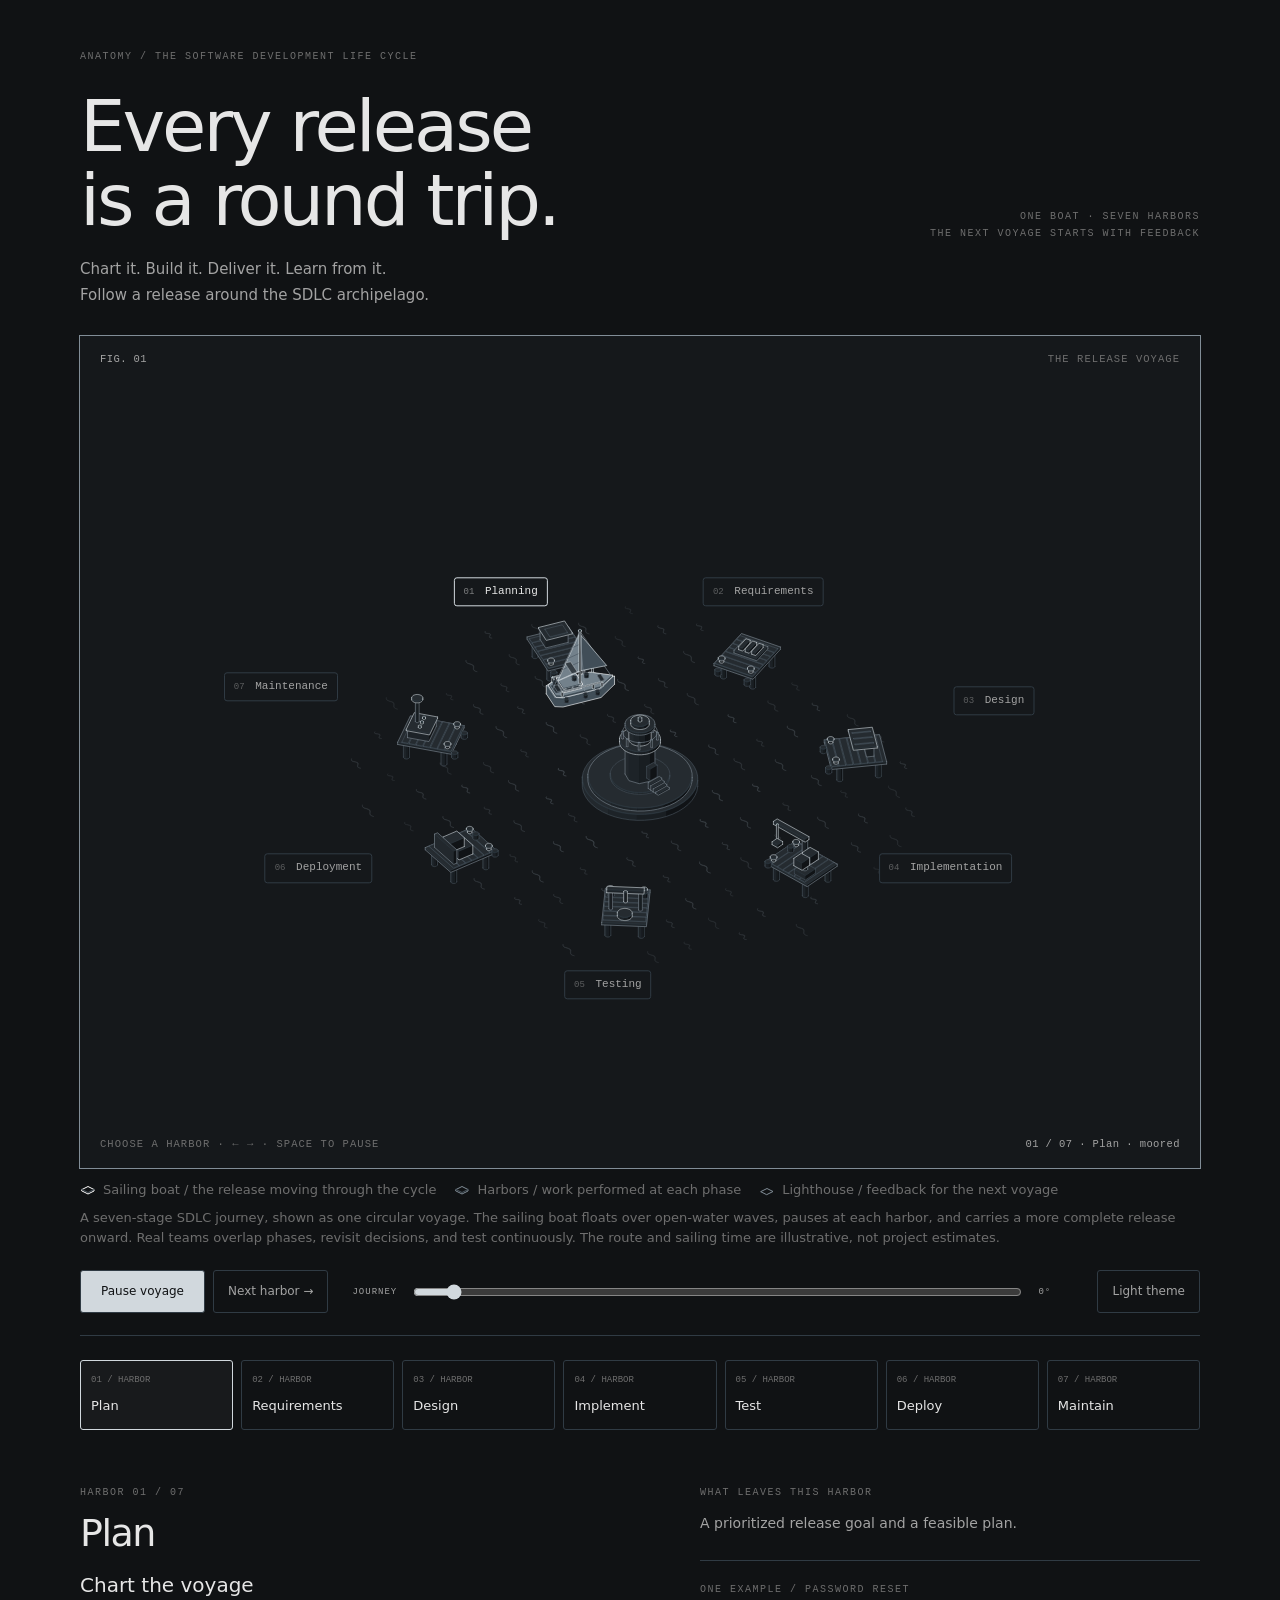
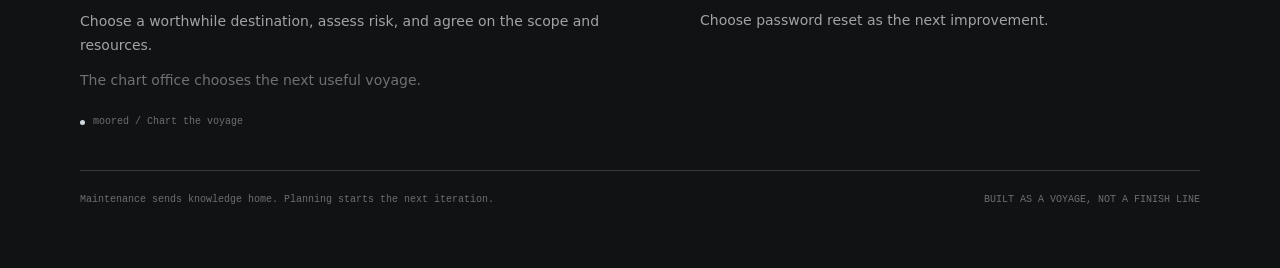
==== sdlc-boat/index.html @ 98a1a5fa "New version" ====
<!doctype html><html lang="en"><head><meta charset="utf-8"><meta name="viewport" content="width=device-width, initial-scale=1"><title>SDLC — The release voyage</title><style>
.iso{
  --anatomy-page:#0b0b0b;--anatomy-card:#131313;--anatomy-text:#a3a3a3;--anatomy-strong:#e6e6e6;--anatomy-muted:#6e6e6e;
  --anatomy-paper:#131313;--anatomy-face:#1b1b1b;--anatomy-top:#1c1c1c;
  --anatomy-shade-0:#0f0f0f;--anatomy-shade-1:#121212;--anatomy-shade-2:#151515;--anatomy-shade-3:#181818;
  --anatomy-lit-top:#262626;--anatomy-lit-shade:#1d1d1d;
  --anatomy-hi:#d4d4d4;--anatomy-mid:#6a6a6a;--anatomy-lo:#3e3e3e;--anatomy-faint:#2a2a2a;--anatomy-lit:#ffffff;
  --anatomy-halo:#050505;--anatomy-halo-opacity:.9;--anatomy-dot:#e6e6e6;
  --anatomy-red:#ff6b6b;--anatomy-green:#6be0a0;--anatomy-blue:#6b9bff;
  --anatomy-weight:.6px;--anatomy-ease:cubic-bezier(.32,.72,0,1);
  --anatomy-mono:ui-monospace,"SF Mono",Menlo,Consolas,monospace;
  --anatomy-lift:inset 0 1px 0 0 #ffffff0a,inset 0 0 0 1px #ffffff06,0 0 0 1px #00000026,0 1px 1px -.5px #00000014,0 3px 3px -1.5px #00000014,0 6px 6px -3px #00000014,0 12px 12px -6px #00000014;
}
.iso[data-theme="light"]{
  --anatomy-page:#f2f2ef;--anatomy-card:#fbfbfa;--anatomy-text:#57575a;--anatomy-strong:#18181a;--anatomy-muted:#8c8c90;
  --anatomy-paper:#fbfbfa;--anatomy-face:#ffffff;--anatomy-top:#ffffff;
  --anatomy-shade-0:#dcdcd9;--anatomy-shade-1:#e5e5e2;--anatomy-shade-2:#ededea;--anatomy-shade-3:#f4f4f1;
  --anatomy-lit-top:#ffffff;--anatomy-lit-shade:#eeeeeb;
  --anatomy-hi:#26262a;--anatomy-mid:#8a8a8f;--anatomy-lo:#b4b4b8;--anatomy-faint:#d4d4d6;--anatomy-lit:#000000;
  --anatomy-halo:#8a8a80;--anatomy-halo-opacity:.32;--anatomy-dot:#3a3a3e;
  --anatomy-red:#e5484d;--anatomy-green:#30a46c;--anatomy-blue:#3e63dd;
  --anatomy-lift:inset 0 1px 0 0 #ffffff,0 0 0 1px #0000000f,0 1px 1px -.5px #0000000a,0 3px 3px -1.5px #0000000a,0 6px 6px -3px #0000000a,0 12px 12px -6px #0000000a;
}
.iso-svg{display:block;width:100%;height:auto;overflow:visible}
.iso-svg path,.iso-svg circle{vector-effect:non-scaling-stroke}
.iso-fill{fill:var(--anatomy-paper);stroke:none}
.iso-solid[data-lit]>.iso-fill{fill:var(--anatomy-face)}
.iso-shade,.iso-top{stroke:none}
.iso-shade[data-shade="0"]{fill:var(--anatomy-shade-0)}
.iso-shade[data-shade="1"]{fill:var(--anatomy-shade-1)}
.iso-shade[data-shade="2"]{fill:var(--anatomy-shade-2)}
.iso-shade[data-shade="3"]{fill:var(--anatomy-shade-3)}
.iso-top{fill:var(--anatomy-top)}
.iso-solid[data-lit]>.iso-top{fill:var(--anatomy-lit-top)}
.iso-solid[data-lit]>.iso-shade{fill:var(--anatomy-lit-shade)}
.iso-solid[data-seamless]>.iso-shade,.iso-solid[data-seamless]>.iso-top{stroke-width:.4;stroke-linejoin:round}
.iso-solid[data-seamless]>.iso-shade[data-shade="0"]{stroke:var(--anatomy-shade-0)}
.iso-solid[data-seamless]>.iso-shade[data-shade="1"]{stroke:var(--anatomy-shade-1)}
.iso-solid[data-seamless]>.iso-shade[data-shade="2"]{stroke:var(--anatomy-shade-2)}
.iso-solid[data-seamless]>.iso-shade[data-shade="3"]{stroke:var(--anatomy-shade-3)}
.iso-solid[data-seamless]>.iso-top{stroke:var(--anatomy-top)}
.iso-solid[data-seamless][data-lit]>.iso-top{stroke:var(--anatomy-lit-top)}
.iso-solid[data-seamless][data-lit]>.iso-shade{stroke:var(--anatomy-lit-shade)}
.iso-solid[data-lit]>.iso-edge{stroke:var(--anatomy-lit)}
.iso-halo{fill:var(--anatomy-halo);stroke:none;filter:blur(9px);opacity:var(--anatomy-halo-opacity);transform:translateY(3px)}
.iso-line{fill:none;stroke:var(--anatomy-lo);stroke-width:var(--anatomy-weight);stroke-linecap:round;stroke-linejoin:round}
.iso-line[data-tone="hi"]{stroke:var(--anatomy-hi)}
.iso-line[data-tone="mid"]{stroke:var(--anatomy-mid)}
.iso-line[data-tone="lo"]{stroke:var(--anatomy-lo)}
.iso-line[data-tone="faint"]{stroke:var(--anatomy-faint)}
.iso-line[data-tone="lit"]{stroke:var(--anatomy-lit)}
.iso-line[data-tone="red"]{stroke:var(--anatomy-red)}
.iso-line[data-tone="green"]{stroke:var(--anatomy-green)}
.iso-line[data-tone="blue"]{stroke:var(--anatomy-blue)}
.iso-line[data-dotted]{stroke-dasharray:.01 3.5;stroke-width:1}
.iso-line[data-dashed]{stroke-dasharray:3 3}
.iso-line[data-flow]{stroke-dasharray:2 6}
.iso-wire-end{fill:var(--anatomy-paper);stroke:var(--anatomy-lo);stroke-width:var(--anatomy-weight)}
.iso-wire[data-tone="hi"] .iso-wire-end{stroke:var(--anatomy-hi)}
.iso-wire[data-tone="mid"] .iso-wire-end{stroke:var(--anatomy-mid)}
.iso-wire[data-tone="faint"] .iso-wire-end{stroke:var(--anatomy-faint)}
.iso-wire[data-tone="lit"] .iso-wire-end{stroke:var(--anatomy-lit)}
.iso-dots circle{fill:var(--anatomy-dot);stroke:none;opacity:.32}
.iso-dots[data-tone="hi"] circle{opacity:.85}
.iso-dots[data-tone="mid"] circle{opacity:.45}
.iso-dots[data-tone="lo"] circle{opacity:.22}
.iso-dots[data-tone="faint"] circle{opacity:.12}
.iso-face-text{fill:var(--anatomy-mid);font-family:var(--anatomy-mono);letter-spacing:.04em}
.iso-face-text[data-tone="hi"]{fill:var(--anatomy-hi)}
.iso-face-text[data-tone="lo"]{fill:var(--anatomy-lo)}
.iso-face-text[data-tone="faint"]{fill:var(--anatomy-faint)}
.tb-body{fill:var(--anatomy-shade-2);stroke:none}
.tb-shine{fill:var(--anatomy-top);stroke:none}
.tb-shade{fill:var(--anatomy-shade-0);stroke:none}
.tb-ring{fill:none;stroke:var(--anatomy-lo);stroke-width:.45;stroke-linecap:butt;stroke-linejoin:round}
.tb-ring[data-tone="mid"]{stroke:var(--anatomy-mid)}
.tb-ring[data-tone="faint"]{stroke:var(--anatomy-faint)}
.tb-ring[data-tone="hi"]{stroke:var(--anatomy-hi)}
@keyframes iso-flow{to{stroke-dashoffset:-32}}
@keyframes iso-pulse{0%,100%{opacity:.18}12%{opacity:1}40%{opacity:.18}}
.iso-line[data-flow]{animation:iso-flow 1600ms linear infinite}
.iso-dots circle[data-pulse]{animation:iso-pulse 1600ms steps(1,end) infinite;animation-delay:var(--pulse-at,0ms)}
.iso-figure{margin:32px 0 36px}
.iso-plate{position:relative;padding:52px 24px;border-radius:0;background:var(--anatomy-card);box-shadow:0 0 0 1px var(--anatomy-mid);--anatomy-paper:var(--anatomy-card)}
.iso-plate-corners{position:absolute;inset:18px 20px;pointer-events:none}
.iso-plate-corner{position:absolute;color:var(--anatomy-muted);font-family:var(--anatomy-mono);font-size:10.5px;line-height:1;letter-spacing:.04em;white-space:nowrap}
.iso-plate-corner[data-corner="fig"]{top:0;left:0;color:var(--anatomy-text)}
.iso-plate-corner[data-corner="title"]{top:0;right:0;text-transform:uppercase;letter-spacing:.1em}
.iso-plate-corner[data-corner="hint"]{bottom:0;left:0;text-transform:uppercase;letter-spacing:.1em}
.iso-plate-corner[data-corner="readout"]{right:0;bottom:0;color:var(--anatomy-text);font-variant-numeric:tabular-nums}
.iso-plate .iso-svg{margin:0 auto}
.iso-legend{display:grid;gap:8px;margin-top:12px;color:var(--anatomy-muted);font-size:13px;line-height:1.55}
.iso-keys{display:flex;flex-wrap:wrap;gap:6px 18px}
.iso-key{display:inline-flex;align-items:center;gap:7px}
.iso-swatch{width:16px;height:10px;flex:none;overflow:visible}
.iso-swatch path{fill:none;stroke:var(--anatomy-hi);stroke-width:1;vector-effect:non-scaling-stroke;stroke-linejoin:round;stroke-linecap:round}
.iso-swatch[data-mark="raised"] path,.iso-swatch[data-mark="flat"] path{stroke:var(--anatomy-mid)}
.iso-swatch[data-mark="lit"] path{stroke:var(--anatomy-lit)}
.iso-swatch[data-mark="dim"] path{stroke:var(--anatomy-lo)}
.iso-swatch[data-mark="dotted"] path{stroke-dasharray:.01 3;stroke-width:1.4}
.iso-swatch[data-mark="dashed"] path{stroke-dasharray:3 2.5}
.iso-swatch[data-mark="red"] path{stroke:var(--anatomy-red)}
.iso-swatch[data-mark="green"] path{stroke:var(--anatomy-green)}
.iso-swatch[data-mark="blue"] path{stroke:var(--anatomy-blue)}
.iso-swatch-crease{stroke:var(--anatomy-lo)!important}
@media (max-width:560px){.iso-plate{padding:48px 12px 70px}.iso-plate-corner[data-corner="hint"]{bottom:18px}}
@media (prefers-reduced-motion:reduce){.iso-line[data-flow],.iso-dots circle[data-pulse]{animation:none}}

*{box-sizing:border-box}
html{color-scheme:dark}
body[data-theme="light"]{color-scheme:light}
body{margin:0;background:var(--anatomy-page);color:var(--anatomy-text);font:14px/1.6 ui-sans-serif,system-ui,-apple-system,"Segoe UI",sans-serif;-webkit-font-smoothing:antialiased}
.iso-page{width:min(1120px,100% - 32px);margin:64px auto 96px}
</style><style>
.iso-page{width:min(1120px,100% - 48px);margin:48px auto 60px}.iso{--anatomy-page:#101214;--anatomy-card:#15181b;--anatomy-paper:#15181b;--anatomy-top:#252b30;--anatomy-shade-0:#101316;--anatomy-shade-1:#191e22;--anatomy-shade-2:#1d2328;--anatomy-shade-3:#22282d;--anatomy-mid:#818d97;--anatomy-hi:#d1d8dd;--anatomy-lo:#4a5660;--anatomy-faint:#303b44}.iso[data-theme=light]{--anatomy-page:#f2f1ec;--anatomy-card:#fbfbf7;--anatomy-paper:#fbfbf7;--anatomy-top:#fff;--anatomy-shade-0:#d6dcd9;--anatomy-shade-1:#e0e5e1;--anatomy-shade-2:#e9ede8;--anatomy-shade-3:#f3f4ee;--anatomy-mid:#7c898d;--anatomy-hi:#26353c;--anatomy-lo:#a4b0b0;--anatomy-faint:#d1d9d6}header{margin-bottom:28px}.eyebrow,.edition{font:10px/1.7 ui-monospace,monospace;letter-spacing:1.5px;color:var(--anatomy-muted)}.title-row{display:flex;align-items:end;justify-content:space-between;gap:30px}.edition{text-align:right;padding-bottom:15px}h1{font:500 clamp(40px,6vw,72px)/1.03 system-ui;letter-spacing:-3px;margin:24px 0 20px;color:var(--anatomy-strong)}header p{font:15px/1.7 system-ui;margin:0}.iso-figure{margin:0}.iso-plate{background:var(--anatomy-card)}.voyage{position:relative;touch-action:pan-y}.wave-ink{fill:var(--anatomy-mid);stroke:var(--anatomy-mid);stroke-width:.5;stroke-linejoin:round;vector-effect:non-scaling-stroke}.wave-ripple{pointer-events:none}.harbor{cursor:pointer}.harbor:hover .iso-edge{stroke:var(--anatomy-hi)}[data-theme=dark] #boat{--anatomy-lit-top:#73818b;--anatomy-lit-shade:#414e58;--anatomy-face:#46535d}.harbor-label{position:absolute;transform:translate(-50%,-50%);white-space:nowrap;font:11px/1.4 ui-monospace,monospace!important;background:var(--anatomy-card);padding:6px 9px!important}.harbor-label span{font-size:9px;opacity:.5;margin-right:4px}.harbor-label[aria-pressed=true]{border-color:var(--anatomy-hi);color:var(--anatomy-strong)}button{background:transparent;border:1px solid var(--anatomy-faint);color:inherit;border-radius:3px;padding:12px 14px;font:12px/1.4 system-ui;cursor:pointer}button:hover{border-color:var(--anatomy-mid);background:#8881}button:focus-visible,input:focus-visible,.voyage:focus-visible{outline:2px solid var(--anatomy-hi);outline-offset:4px}.controls{display:flex;align-items:center;gap:24px;padding:22px 0;border-bottom:1px solid var(--anatomy-faint)}.transport{display:flex;gap:8px}.primary{background:var(--anatomy-hi);color:var(--anatomy-page);min-width:125px}.timeline{display:flex;align-items:center;gap:14px;flex:1;font:9px ui-monospace,monospace;letter-spacing:1px}.timeline input{width:100%;min-width:40px;accent-color:var(--anatomy-hi)}.timeline output{min-width:35px}nav{display:grid;grid-template-columns:repeat(7,1fr);gap:8px;margin:24px 0}.step{text-align:left;padding:14px 10px}.step span{display:block;font:9px ui-monospace,monospace;color:var(--anatomy-muted);margin-bottom:12px}.step strong{font-weight:500;font-size:13px;color:var(--anatomy-strong)}.step[aria-pressed=true]{border-color:var(--anatomy-hi);background:#8881}.detail{display:grid;grid-template-columns:1.1fr 1fr;gap:70px;padding:30px 0 40px}.detail h2{font:500 38px/1.1 system-ui;letter-spacing:-1.5px;color:var(--anatomy-strong);margin:12px 0}.detail h3{font:400 20px/1.4 system-ui;color:var(--anatomy-strong);margin:16px 0 10px}.detail p{font:14px/1.75 system-ui;margin:10px 0}.metaphor{opacity:.65}.outputs>div+div{border-top:1px solid var(--anatomy-faint);margin-top:24px;padding-top:20px}.status{display:flex;align-items:center;gap:8px;font:10px/1.6 ui-monospace,monospace;color:var(--anatomy-muted);margin-top:22px}.status-dot{width:5px;height:5px;border-radius:50%;background:var(--anatomy-hi)}footer{display:flex;justify-content:space-between;gap:20px;border-top:1px solid var(--anatomy-faint);padding-top:20px;font:10px/1.7 ui-monospace,monospace;color:var(--anatomy-muted)}
@media(max-width:760px){.iso-page{width:calc(100% - 32px);margin-top:30px}.edition{display:none}h1{letter-spacing:-2px}.harbor-label{font-size:9px!important;padding:4px 5px!important}.harbor-label span{font-size:8px;margin-right:2px}.harbor-label[data-stop="0"]{left:30%!important}.harbor-label[data-stop="1"]{left:67%!important}.harbor-label[data-stop="3"]{left:85%!important}.harbor-label[data-stop="5"]{left:18%!important}.harbor-label[data-stop="6"]{left:14%!important}.controls{flex-wrap:wrap;gap:14px}.transport{flex:1}.timeline{order:3;flex-basis:100%}nav{grid-template-columns:repeat(4,1fr)}.step{padding:12px 8px}.step strong{font-size:12px}.detail{grid-template-columns:1fr;gap:24px}.iso-plate-corner{font-size:9px!important}.iso-plate-corner[data-corner=title]{max-width:55%;text-align:right}footer{flex-direction:column;gap:6px}}
</style></head><body class="iso" data-theme="dark"><main class="iso-page"><header><div class="eyebrow">ANATOMY / THE SOFTWARE DEVELOPMENT LIFE CYCLE</div><div class="title-row"><h1>Every release<br>is a round trip.</h1><div class="edition">ONE BOAT · SEVEN HARBORS<br>THE NEXT VOYAGE STARTS WITH FEEDBACK</div></div><p>Chart it. Build it. Deliver it. Learn from it.<br>Follow a release around the SDLC archipelago.</p></header><figure class="iso-figure"><div class="iso-plate"><div class="iso-plate-corners" aria-hidden="true"><span class="iso-plate-corner" data-corner="fig">FIG. 01</span><span class="iso-plate-corner" data-corner="title">The release voyage</span><span class="iso-plate-corner" data-corner="hint">Choose a harbor · ← → · Space to pause</span><span class="iso-plate-corner" data-corner="readout" data-readout>01 / 07 · Plan · moored</span></div><div class="voyage" tabindex="0" role="group" aria-label="SDLC boat journey. Arrow keys visit harbors; Space pauses the voyage."><svg xmlns="http://www.w3.org/2000/svg" class="iso-svg" viewBox="0 0 1120 760" role="img" aria-label="A detailed sailing boat floats over schematic open-water waves on a circular journey through seven SDLC harbors. Planning charts the voyage, requirements sets the manifest, design prepares the plans, implementation builds the cargo, testing checks it, deployment delivers it, and maintenance guides the next voyage."><g id="waves" aria-hidden="true"><g class="wave-ripple" data-wave-phase="0.00000" data-wave-opacity="0.273" opacity="0.273"><path class="wave-ink" d="M618.4 245.2L618.1 245.7L617.9 246.2L617.8 246.6L618 247L618.3 247.3L618.9 247.5L619.6 247.6L620.5 247.7L621.3 247.8L622 248L622.6 248.2L623 248.4L623.2 248.8L623.2 249.2L623 249.6L622.8 250.1L622.5 250.6L622.4 251.1L622.4 251.5L622.6 251.8L623 252.1L623.7 252.2L624.5 252.4L625.3 252.5L625.3 252.5L624.5 252.3L623.8 252.2L623.2 252L622.9 251.7L622.7 251.4L622.8 250.9L623 250.5L623.3 250L623.5 249.4L623.7 249L623.7 248.6L623.6 248.2L623.2 248L622.6 247.8L621.8 247.6L620.9 247.5L620.1 247.4L619.3 247.3L618.7 247.1L618.3 246.9L618 246.6L618 246.2L618.2 245.7L618.4 245.2Z"/></g><g class="wave-ripple" data-wave-phase="2.39996" data-wave-opacity="0.305" opacity="0.305"><path class="wave-ink" d="M718.6 308.5L718.4 309.1L718.2 309.6L718.2 310L718.4 310.4L718.8 310.7L719.4 311L720.1 311.2L721 311.3L721.8 311.5L722.6 311.6L723.2 311.9L723.7 312.2L723.9 312.5L723.9 313L723.8 313.5L723.6 314L723.4 314.5L723.3 315L723.3 315.5L723.6 315.9L724 316.1L724.7 316.4L725.5 316.5L726.4 316.6L726.4 316.6L725.6 316.5L724.8 316.3L724.2 316.1L723.8 315.7L723.7 315.4L723.7 314.9L723.8 314.4L724.1 313.8L724.3 313.3L724.5 312.8L724.5 312.3L724.2 311.9L723.8 311.6L723.2 311.4L722.4 311.3L721.5 311.1L720.6 311L719.8 310.8L719.1 310.6L718.6 310.3L718.4 310L718.3 309.5L718.4 309L718.6 308.5Z"/></g><g class="wave-ripple" data-wave-phase="4.79993" data-wave-opacity="0.307" opacity="0.307"><path class="wave-ink" d="M741.7 328.8L741.5 329.4L741.3 329.9L741.3 330.4L741.5 330.8L741.9 331.1L742.5 331.3L743.3 331.5L744.1 331.7L745 331.8L745.8 332L746.4 332.2L746.9 332.5L747.1 332.9L747.1 333.4L747 333.9L746.8 334.4L746.6 335L746.5 335.5L746.5 335.9L746.8 336.3L747.3 336.6L747.9 336.8L748.8 337L749.7 337.1L749.7 337.1L748.8 336.9L748.1 336.7L747.5 336.5L747.1 336.2L746.9 335.8L746.9 335.3L747.1 334.8L747.3 334.2L747.5 333.7L747.7 333.2L747.6 332.7L747.4 332.3L747 332L746.3 331.8L745.5 331.6L744.6 331.5L743.7 331.3L742.9 331.2L742.3 330.9L741.8 330.7L741.5 330.3L741.5 329.8L741.6 329.3L741.7 328.8Z"/></g><g class="wave-ripple" data-wave-phase="0.91670" data-wave-opacity="0.294" opacity="0.294"><path class="wave-ink" d="M774.8 340.4L774.7 341.1L774.6 341.8L774.8 342.5L775.1 343L775.7 343.5L776.5 343.9L777.4 344.3L778.4 344.6L779.4 344.9L780.4 345.2L781.1 345.6L781.7 346.1L782.1 346.6L782.3 347.3L782.3 347.9L782.3 348.6L782.3 349.3L782.3 350L782.5 350.6L782.9 351.1L783.5 351.6L784.4 352L785.4 352.3L786.4 352.6L786.4 352.6L785.4 352.3L784.5 351.9L783.8 351.5L783.2 351L782.9 350.5L782.7 349.9L782.7 349.2L782.8 348.5L782.9 347.7L782.8 347.1L782.7 346.4L782.3 345.9L781.7 345.4L780.9 345L779.9 344.7L778.9 344.4L777.8 344.1L776.9 343.8L776 343.4L775.4 342.9L775 342.4L774.8 341.8L774.7 341.1L774.8 340.4Z"/></g><g class="wave-ripple" data-wave-phase="3.31667" data-wave-opacity="0.282" opacity="0.282"><path class="wave-ink" d="M806.6 360.7L806.5 361.3L806.4 361.9L806.4 362.5L806.7 363L807.2 363.4L807.9 363.7L808.7 363.9L809.7 364.2L810.6 364.4L811.5 364.7L812.2 365L812.7 365.4L813 365.9L813.1 366.4L813.1 367L812.9 367.6L812.8 368.2L812.8 368.8L812.9 369.3L813.3 369.8L813.8 370.2L814.6 370.5L815.5 370.7L816.5 370.9L816.5 370.9L815.5 370.7L814.7 370.4L814 370.1L813.5 369.7L813.3 369.2L813.2 368.7L813.3 368.1L813.4 367.4L813.6 366.8L813.7 366.2L813.6 365.7L813.3 365.2L812.7 364.8L812 364.5L811.1 364.2L810.2 364L809.2 363.8L808.3 363.5L807.5 363.2L807 362.9L806.6 362.4L806.5 361.9L806.5 361.3L806.6 360.7Z"/></g><g class="wave-ripple" data-wave-phase="5.71663" data-wave-opacity="0.272" opacity="0.272"><path class="wave-ink" d="M832.2 389.4L831.9 390L831.7 390.4L831.6 390.9L831.8 391.2L832.2 391.5L832.7 391.7L833.5 391.8L834.3 391.9L835.1 392.1L835.8 392.2L836.4 392.4L836.8 392.6L837 393L837 393.4L836.8 393.9L836.6 394.4L836.3 394.9L836.2 395.3L836.2 395.7L836.4 396L836.8 396.3L837.5 396.5L838.3 396.6L839.1 396.7L839.1 396.7L838.3 396.6L837.6 396.4L837.1 396.2L836.7 395.9L836.5 395.6L836.6 395.2L836.8 394.7L837.1 394.2L837.3 393.7L837.5 393.2L837.6 392.8L837.4 392.4L837 392.2L836.4 392L835.6 391.9L834.8 391.8L833.9 391.7L833.1 391.5L832.5 391.4L832.1 391.1L831.9 390.8L831.8 390.4L832 389.9L832.2 389.4Z"/></g><g class="wave-ripple" data-wave-phase="1.83341" data-wave-opacity="0.259" opacity="0.259"><path class="wave-ink" d="M543.7 228.5L543.5 229L543.3 229.5L543.2 230L543.4 230.3L543.8 230.6L544.4 230.8L545.1 231L545.9 231.1L546.8 231.2L547.5 231.4L548.1 231.6L548.5 231.9L548.7 232.2L548.7 232.7L548.6 233.2L548.4 233.7L548.2 234.2L548 234.7L548 235.1L548.3 235.4L548.7 235.7L549.4 235.9L550.2 236L551.1 236.1L551.1 236.1L550.3 236L549.5 235.8L548.9 235.6L548.6 235.3L548.4 235L548.4 234.5L548.6 234L548.9 233.5L549.1 233L549.3 232.5L549.3 232L549.1 231.7L548.7 231.4L548.1 231.2L547.3 231.1L546.4 230.9L545.5 230.8L544.8 230.7L544.1 230.5L543.7 230.2L543.4 229.9L543.4 229.5L543.5 229L543.7 228.5Z"/></g><g class="wave-ripple" data-wave-phase="4.23337" data-wave-opacity="0.282" opacity="0.282"><path class="wave-ink" d="M580.9 248.4L580.7 249L580.5 249.6L580.5 250.1L580.7 250.5L581.2 250.8L581.8 251.1L582.6 251.3L583.5 251.5L584.4 251.7L585.2 251.9L585.8 252.1L586.3 252.5L586.6 252.9L586.6 253.4L586.5 253.9L586.3 254.5L586.2 255L586.1 255.6L586.2 256L586.4 256.4L586.9 256.8L587.6 257L588.5 257.2L589.4 257.3L589.4 257.3L588.6 257.2L587.8 256.9L587.2 256.7L586.7 256.3L586.5 255.9L586.5 255.4L586.6 254.9L586.8 254.3L587 253.7L587.2 253.2L587.1 252.7L586.9 252.3L586.4 251.9L585.7 251.7L584.9 251.5L584 251.3L583.1 251.1L582.2 250.9L581.5 250.7L581 250.4L580.7 250L580.7 249.5L580.7 249L580.9 248.4Z"/></g><g class="wave-ripple" data-wave-phase="0.35015" data-wave-opacity="0.310" opacity="0.310"><path class="wave-ink" d="M604.1 273.7L604 274.4L604 275.1L604.1 275.8L604.5 276.3L605.1 276.8L605.8 277.2L606.8 277.6L607.8 277.9L608.8 278.2L609.8 278.6L610.6 279L611.2 279.5L611.5 280L611.7 280.7L611.8 281.3L611.7 282L611.7 282.7L611.8 283.4L612 284L612.4 284.6L613 285L613.9 285.4L614.9 285.8L615.9 286.1L615.9 286.1L614.9 285.7L614 285.4L613.3 285L612.7 284.5L612.3 283.9L612.2 283.3L612.2 282.6L612.2 281.9L612.3 281.1L612.3 280.5L612.1 279.8L611.7 279.3L611.1 278.8L610.3 278.4L609.3 278L608.3 277.7L607.2 277.4L606.2 277.1L605.4 276.7L604.8 276.2L604.4 275.7L604.1 275.1L604.1 274.4L604.1 273.7Z"/></g><g class="wave-ripple" data-wave-phase="2.75011" data-wave-opacity="0.333" opacity="0.333"><path class="wave-ink" d="M694.1 327.5L694 328.2L693.9 328.8L694 329.4L694.3 329.9L694.8 330.4L695.6 330.7L696.4 331L697.4 331.3L698.4 331.6L699.3 331.9L700 332.3L700.6 332.7L700.9 333.2L701.1 333.8L701.1 334.4L701 335.1L700.9 335.7L700.9 336.3L701.1 336.9L701.5 337.4L702.1 337.8L702.8 338.2L703.8 338.4L704.8 338.7L704.8 338.7L703.9 338.4L703 338.1L702.3 337.7L701.8 337.3L701.4 336.8L701.3 336.2L701.4 335.6L701.5 334.9L701.6 334.2L701.6 333.6L701.5 333L701.2 332.5L700.6 332.1L699.8 331.7L698.9 331.4L697.9 331.1L696.9 330.9L696 330.6L695.2 330.3L694.6 329.8L694.2 329.3L694.1 328.8L694 328.2L694.1 327.5Z"/></g><g class="wave-ripple" data-wave-phase="5.15007" data-wave-opacity="0.338" opacity="0.338"><path class="wave-ink" d="M715.1 352.5L715 353.2L714.9 353.8L715 354.4L715.4 355L715.9 355.4L716.7 355.8L717.6 356.1L718.5 356.4L719.5 356.7L720.5 357L721.2 357.4L721.8 357.9L722.2 358.4L722.3 359L722.3 359.6L722.3 360.3L722.2 361L722.2 361.6L722.4 362.2L722.8 362.7L723.4 363.1L724.2 363.5L725.2 363.8L726.2 364.1L726.2 364.1L725.2 363.8L724.4 363.5L723.6 363.1L723.1 362.6L722.8 362.1L722.6 361.5L722.7 360.8L722.8 360.1L722.9 359.4L722.9 358.8L722.7 358.2L722.4 357.6L721.8 357.2L721 356.8L720.1 356.5L719 356.2L718 356L717.1 355.7L716.3 355.3L715.7 354.9L715.3 354.3L715.1 353.8L715 353.1L715.1 352.5Z"/></g><g class="wave-ripple" data-wave-phase="1.26685" data-wave-opacity="0.282" opacity="0.282"><path class="wave-ink" d="M817.9 415.2L817.8 416L817.8 416.7L817.9 417.3L818.3 417.9L818.9 418.4L819.6 418.8L820.6 419.1L821.6 419.5L822.6 419.8L823.6 420.1L824.4 420.5L825 421L825.3 421.6L825.5 422.2L825.6 422.9L825.5 423.6L825.5 424.3L825.6 425L825.8 425.6L826.2 426.1L826.8 426.6L827.7 427L828.7 427.3L829.8 427.6L829.8 427.6L828.7 427.3L827.8 426.9L827.1 426.5L826.5 426L826.1 425.5L826 424.8L826 424.1L826 423.4L826.1 422.7L826.1 422L825.9 421.4L825.5 420.8L824.9 420.3L824.1 419.9L823.1 419.6L822.1 419.3L821 419L820 418.6L819.2 418.2L818.6 417.8L818.2 417.2L817.9 416.6L817.9 415.9L817.9 415.2Z"/></g><g class="wave-ripple" data-wave-phase="3.66681" data-wave-opacity="0.265" opacity="0.265"><path class="wave-ink" d="M839.6 439.2L839.4 439.8L839.3 440.4L839.4 440.9L839.6 441.3L840 441.7L840.7 442L841.5 442.2L842.4 442.4L843.3 442.6L844.2 442.8L844.8 443.1L845.3 443.5L845.6 443.9L845.7 444.4L845.6 445L845.4 445.6L845.3 446.1L845.2 446.7L845.3 447.2L845.6 447.6L846.1 448L846.9 448.2L847.7 448.4L848.7 448.6L848.7 448.6L847.8 448.4L847 448.2L846.4 447.9L845.9 447.5L845.7 447.1L845.6 446.6L845.7 446L845.9 445.4L846.1 444.8L846.2 444.2L846.2 443.7L845.9 443.3L845.4 442.9L844.7 442.6L843.9 442.4L842.9 442.2L842 442L841.1 441.8L840.4 441.6L839.9 441.2L839.6 440.8L839.5 440.3L839.5 439.8L839.6 439.2Z"/></g><g class="wave-ripple" data-wave-phase="6.06678" data-wave-opacity="0.275" opacity="0.275"><path class="wave-ink" d="M495.3 244.3L495.2 245L495.1 245.6L495.3 246.2L495.6 246.8L496.1 247.3L496.9 247.6L497.8 248L498.8 248.3L499.8 248.6L500.7 248.9L501.5 249.3L502 249.7L502.4 250.3L502.6 250.9L502.6 251.5L502.5 252.2L502.5 252.9L502.5 253.5L502.7 254.1L503.1 254.6L503.7 255.1L504.5 255.4L505.5 255.7L506.5 256L506.5 256L505.6 255.7L504.7 255.4L503.9 255L503.4 254.5L503 254L502.9 253.4L502.9 252.7L503 252L503.1 251.3L503.1 250.7L503 250L502.6 249.5L502 249.1L501.3 248.7L500.3 248.4L499.3 248.1L498.2 247.8L497.3 247.5L496.5 247.1L495.9 246.7L495.5 246.2L495.3 245.6L495.2 244.9L495.3 244.3Z"/></g><g class="wave-ripple" data-wave-phase="2.18356" data-wave-opacity="0.297" opacity="0.297"><path class="wave-ink" d="M533.6 259.8L533.4 260.5L533.4 261.1L533.5 261.7L533.8 262.2L534.3 262.7L535 263L535.9 263.3L536.8 263.6L537.8 263.8L538.7 264.1L539.4 264.5L540 264.9L540.3 265.4L540.5 266L540.5 266.6L540.4 267.3L540.3 267.9L540.3 268.5L540.4 269.1L540.8 269.6L541.4 270L542.2 270.3L543.1 270.6L544.1 270.8L544.1 270.8L543.2 270.6L542.3 270.3L541.6 269.9L541.1 269.5L540.8 269L540.7 268.4L540.7 267.7L540.9 267.1L541 266.4L541 265.8L540.9 265.2L540.6 264.7L540 264.3L539.3 263.9L538.3 263.7L537.3 263.4L536.3 263.1L535.4 262.9L534.6 262.5L534 262.1L533.7 261.6L533.5 261.1L533.5 260.5L533.6 259.8Z"/></g><g class="wave-ripple" data-wave-phase="4.58352" data-wave-opacity="0.319" opacity="0.319"><path class="wave-ink" d="M560.2 280.7L559.9 281.2L559.7 281.7L559.6 282.1L559.8 282.5L560.2 282.8L560.7 283L561.5 283.1L562.3 283.2L563.1 283.4L563.8 283.5L564.4 283.7L564.8 284L565 284.3L565 284.7L564.9 285.2L564.6 285.7L564.4 286.2L564.2 286.6L564.2 287L564.5 287.4L564.9 287.6L565.5 287.8L566.3 287.9L567.2 288L567.2 288L566.4 287.9L565.7 287.8L565.1 287.6L564.7 287.3L564.6 286.9L564.6 286.5L564.8 286L565.1 285.5L565.4 285L565.6 284.5L565.6 284.1L565.4 283.7L565 283.5L564.4 283.3L563.6 283.2L562.8 283.1L561.9 283L561.1 282.8L560.5 282.6L560.1 282.4L559.9 282.1L559.8 281.7L560 281.2L560.2 280.7Z"/></g><g class="wave-ripple" data-wave-phase="0.70030" data-wave-opacity="0.345" opacity="0.345"><path class="wave-ink" d="M577.7 302.5L577.5 303.1L577.4 303.7L577.5 304.2L577.7 304.7L578.2 305.1L578.8 305.4L579.7 305.6L580.6 305.8L581.5 306.1L582.3 306.3L583 306.6L583.5 307L583.8 307.4L583.9 307.9L583.8 308.5L583.7 309.1L583.6 309.7L583.5 310.2L583.6 310.8L583.9 311.2L584.5 311.5L585.2 311.8L586.1 312L587 312.2L587 312.2L586.1 312L585.3 311.8L584.7 311.5L584.2 311.1L584 310.6L583.9 310.1L584 309.5L584.2 308.9L584.4 308.3L584.4 307.7L584.4 307.2L584.1 306.7L583.6 306.4L582.9 306.1L582 305.9L581.1 305.7L580.1 305.5L579.2 305.2L578.5 304.9L578 304.6L577.7 304.2L577.6 303.7L577.6 303.1L577.7 302.5Z"/></g><g class="wave-ripple" data-wave-phase="3.10026" data-wave-opacity="0.360" opacity="0.360"><path class="wave-ink" d="M610.4 319.7L610.4 320.5L610.3 321.2L610.5 321.8L610.8 322.4L611.4 322.9L612.2 323.3L613.1 323.6L614.1 323.9L615.2 324.3L616.1 324.6L616.9 325L617.5 325.5L617.9 326.1L618.1 326.7L618.1 327.4L618.1 328.1L618.1 328.8L618.1 329.4L618.3 330.1L618.7 330.6L619.4 331.1L620.2 331.5L621.2 331.8L622.3 332.1L622.3 332.1L621.3 331.8L620.4 331.4L619.6 331L619 330.5L618.7 329.9L618.5 329.3L618.5 328.6L618.6 327.9L618.6 327.2L618.6 326.5L618.5 325.8L618.1 325.3L617.5 324.8L616.7 324.4L615.7 324.1L614.6 323.8L613.6 323.5L612.6 323.1L611.8 322.7L611.1 322.3L610.7 321.7L610.5 321.1L610.4 320.4L610.4 319.7Z"/></g><g class="wave-ripple" data-wave-phase="5.50022" data-wave-opacity="0.364" opacity="0.364"><path class="wave-ink" d="M652.7 340.2L652.5 340.8L652.3 341.4L652.3 341.8L652.5 342.3L653 342.6L653.6 342.9L654.4 343.1L655.2 343.2L656.1 343.4L656.9 343.6L657.6 343.9L658 344.2L658.3 344.6L658.3 345.1L658.2 345.6L658 346.2L657.9 346.7L657.8 347.2L657.8 347.7L658.1 348.1L658.6 348.4L659.3 348.7L660.2 348.8L661.1 349L661.1 349L660.2 348.8L659.5 348.6L658.8 348.3L658.4 348L658.2 347.6L658.2 347.1L658.3 346.6L658.5 346L658.7 345.4L658.9 344.9L658.8 344.4L658.6 344L658.1 343.7L657.5 343.4L656.7 343.2L655.7 343.1L654.8 342.9L654 342.7L653.3 342.5L652.8 342.2L652.5 341.8L652.5 341.3L652.5 340.8L652.7 340.2Z"/></g><g class="wave-ripple" data-wave-phase="1.61700" data-wave-opacity="0.368" opacity="0.368"><path class="wave-ink" d="M680.8 366.6L680.5 367.2L680.4 367.7L680.3 368.1L680.5 368.5L680.9 368.8L681.5 369L682.2 369.2L683.1 369.3L683.9 369.5L684.7 369.6L685.3 369.8L685.7 370.1L685.9 370.5L685.9 370.9L685.8 371.4L685.5 371.9L685.3 372.4L685.2 372.9L685.2 373.3L685.4 373.7L685.9 374L686.6 374.2L687.4 374.3L688.3 374.4L688.3 374.4L687.4 374.3L686.7 374.1L686.1 373.9L685.7 373.6L685.6 373.2L685.6 372.8L685.8 372.3L686 371.7L686.3 371.2L686.4 370.7L686.4 370.3L686.2 369.9L685.8 369.6L685.2 369.4L684.4 369.3L683.5 369.1L682.7 369L681.9 368.9L681.2 368.7L680.8 368.4L680.5 368.1L680.5 367.6L680.6 367.2L680.8 366.6Z"/></g><g class="wave-ripple" data-wave-phase="4.01696" data-wave-opacity="0.361" opacity="0.361"><path class="wave-ink" d="M703.4 388.6L703.3 389.3L703.2 390L703.4 390.6L703.7 391.1L704.2 391.6L705 392L705.9 392.3L706.9 392.6L707.9 392.9L708.8 393.2L709.6 393.6L710.2 394.1L710.5 394.6L710.7 395.2L710.7 395.9L710.7 396.5L710.6 397.2L710.6 397.9L710.8 398.5L711.2 399L711.8 399.4L712.7 399.8L713.6 400.1L714.7 400.4L714.7 400.4L713.7 400.1L712.8 399.7L712.1 399.4L711.5 398.9L711.2 398.3L711.1 397.7L711.1 397.1L711.2 396.4L711.3 395.7L711.3 395L711.1 394.4L710.7 393.9L710.2 393.4L709.4 393L708.4 392.7L707.4 392.4L706.4 392.1L705.4 391.8L704.6 391.5L704 391L703.6 390.5L703.4 389.9L703.3 389.3L703.4 388.6Z"/></g><g class="wave-ripple" data-wave-phase="0.13374" data-wave-opacity="0.339" opacity="0.339"><path class="wave-ink" d="M738 403.5L737.8 404.2L737.8 404.8L737.9 405.4L738.1 405.9L738.7 406.3L739.4 406.7L740.3 407L741.2 407.3L742.2 407.5L743.1 407.8L743.8 408.2L744.4 408.6L744.7 409.1L744.8 409.6L744.8 410.3L744.7 410.9L744.6 411.6L744.6 412.2L744.8 412.7L745.1 413.2L745.7 413.6L746.5 414L747.4 414.2L748.5 414.5L748.5 414.5L747.5 414.2L746.7 413.9L745.9 413.5L745.4 413.1L745.1 412.6L745 412L745.1 411.4L745.2 410.7L745.3 410.1L745.4 409.4L745.3 408.9L744.9 408.4L744.4 408L743.6 407.6L742.7 407.3L741.7 407.1L740.7 406.8L739.8 406.5L739 406.2L738.4 405.8L738.1 405.3L737.9 404.8L737.9 404.2L738 403.5Z"/></g><g class="wave-ripple" data-wave-phase="2.53370" data-wave-opacity="0.317" opacity="0.317"><path class="wave-ink" d="M770.2 421.2L769.9 421.7L769.7 422.2L769.6 422.7L769.7 423L770.1 423.3L770.7 423.5L771.4 423.6L772.2 423.7L773.1 423.9L773.8 424L774.4 424.2L774.8 424.5L775 424.8L775 425.2L774.8 425.7L774.6 426.2L774.3 426.7L774.2 427.1L774.2 427.5L774.4 427.9L774.8 428.1L775.5 428.3L776.3 428.4L777.1 428.5L777.1 428.5L776.3 428.4L775.6 428.3L775.1 428.1L774.7 427.8L774.5 427.4L774.6 427L774.8 426.5L775.1 426L775.3 425.5L775.5 425L775.5 424.6L775.4 424.3L775 424L774.4 423.8L773.6 423.7L772.7 423.6L771.9 423.5L771.1 423.3L770.5 423.2L770 422.9L769.8 422.6L769.8 422.2L769.9 421.7L770.2 421.2Z"/></g><g class="wave-ripple" data-wave-phase="4.93367" data-wave-opacity="0.298" opacity="0.298"><path class="wave-ink" d="M789.9 444.4L789.7 445L789.6 445.6L789.6 446.2L789.9 446.6L790.4 447L791 447.3L791.9 447.6L792.8 447.8L793.7 448L794.5 448.3L795.2 448.6L795.7 448.9L796 449.4L796.1 449.9L796.1 450.5L795.9 451.1L795.8 451.7L795.7 452.2L795.8 452.7L796.2 453.2L796.7 453.5L797.4 453.8L798.3 454L799.3 454.2L799.3 454.2L798.4 454L797.6 453.8L796.9 453.5L796.4 453.1L796.2 452.6L796.1 452.1L796.2 451.5L796.4 450.9L796.6 450.3L796.7 449.7L796.6 449.2L796.3 448.7L795.8 448.3L795.1 448.1L794.2 447.8L793.3 447.6L792.3 447.4L791.4 447.2L790.7 446.9L790.2 446.5L789.9 446.1L789.7 445.6L789.8 445L789.9 444.4Z"/></g><g class="wave-ripple" data-wave-phase="1.05044" data-wave-opacity="0.269" opacity="0.269"><path class="wave-ink" d="M819.4 466.5L819.3 467.2L819.3 467.9L819.5 468.6L819.8 469.1L820.4 469.6L821.2 470L822.1 470.4L823.1 470.7L824.1 471L825.1 471.4L825.9 471.8L826.5 472.2L826.9 472.8L827 473.4L827.1 474.1L827.1 474.8L827 475.5L827.1 476.2L827.3 476.8L827.7 477.3L828.3 477.8L829.2 478.2L830.2 478.5L831.2 478.8L831.2 478.8L830.2 478.5L829.3 478.1L828.6 477.7L828 477.2L827.6 476.7L827.5 476L827.5 475.3L827.5 474.6L827.6 473.9L827.6 473.2L827.4 472.6L827 472L826.4 471.6L825.6 471.2L824.7 470.8L823.6 470.5L822.5 470.2L821.6 469.9L820.7 469.5L820.1 469L819.7 468.5L819.5 467.9L819.4 467.2L819.4 466.5Z"/></g><g class="wave-ripple" data-wave-phase="3.45041" data-wave-opacity="0.269" opacity="0.269"><path class="wave-ink" d="M448.5 247.7L448.4 248.4L448.4 249.1L448.5 249.7L448.8 250.3L449.4 250.8L450.2 251.2L451.1 251.5L452.1 251.8L453.1 252.2L454 252.5L454.8 252.9L455.4 253.4L455.8 253.9L456 254.5L456 255.2L456 255.9L455.9 256.6L456 257.2L456.2 257.8L456.6 258.4L457.2 258.8L458 259.2L459 259.5L460.1 259.8L460.1 259.8L459.1 259.5L458.2 259.2L457.4 258.8L456.9 258.3L456.5 257.7L456.4 257.1L456.4 256.4L456.5 255.7L456.5 255L456.5 254.3L456.4 253.7L456 253.1L455.4 252.7L454.6 252.3L453.6 252L452.6 251.7L451.5 251.4L450.6 251L449.7 250.7L449.1 250.2L448.7 249.7L448.5 249.1L448.5 248.4L448.5 247.7Z"/></g><g class="wave-ripple" data-wave-phase="5.85037" data-wave-opacity="0.347" opacity="0.347"><path class="wave-ink" d="M536.4 303.1L536.3 303.8L536.3 304.5L536.4 305.1L536.8 305.7L537.3 306.2L538.1 306.6L539 306.9L540 307.2L541 307.5L542 307.9L542.8 308.3L543.4 308.8L543.7 309.3L543.9 309.9L544 310.6L543.9 311.3L543.9 312L543.9 312.7L544.1 313.3L544.5 313.8L545.2 314.3L546 314.6L547 315L548.1 315.3L548.1 315.3L547.1 314.9L546.2 314.6L545.4 314.2L544.8 313.7L544.5 313.1L544.3 312.5L544.3 311.8L544.4 311.1L544.5 310.4L544.5 309.7L544.3 309.1L543.9 308.6L543.3 308.1L542.5 307.7L541.6 307.4L540.5 307.1L539.5 306.7L538.5 306.4L537.7 306L537 305.6L536.6 305L536.4 304.4L536.4 303.8L536.4 303.1Z"/></g><g class="wave-ripple" data-wave-phase="1.96715" data-wave-opacity="0.379" opacity="0.379"><path class="wave-ink" d="M564 330.6L563.8 331.3L563.7 331.9L563.8 332.4L564 332.9L564.5 333.3L565.2 333.6L566 333.9L567 334.2L567.9 334.4L568.8 334.7L569.5 335L570 335.4L570.3 335.8L570.4 336.4L570.4 337L570.3 337.6L570.1 338.2L570.1 338.8L570.2 339.3L570.6 339.8L571.1 340.1L571.9 340.4L572.8 340.7L573.8 340.9L573.8 340.9L572.9 340.7L572 340.4L571.4 340.1L570.9 339.7L570.6 339.2L570.5 338.6L570.6 338L570.8 337.4L570.9 336.8L571 336.2L570.9 335.6L570.6 335.2L570.1 334.8L569.3 334.5L568.5 334.2L567.5 334L566.5 333.8L565.6 333.5L564.9 333.2L564.3 332.8L564 332.4L563.8 331.8L563.9 331.3L564 330.6Z"/></g><g class="wave-ripple" data-wave-phase="4.36711" data-wave-opacity="0.402" opacity="0.402"><path class="wave-ink" d="M594 357.3L593.7 357.8L593.5 358.3L593.4 358.7L593.6 359.1L593.9 359.4L594.5 359.6L595.2 359.7L596 359.8L596.9 359.9L597.6 360.1L598.2 360.3L598.6 360.5L598.8 360.9L598.8 361.3L598.6 361.7L598.3 362.2L598.1 362.7L598 363.2L598 363.6L598.2 363.9L598.6 364.2L599.2 364.4L600 364.5L600.9 364.6L600.9 364.6L600.1 364.4L599.4 364.3L598.8 364.1L598.5 363.8L598.3 363.5L598.4 363L598.6 362.6L598.8 362.1L599.1 361.6L599.3 361.1L599.3 360.7L599.2 360.3L598.8 360.1L598.1 359.9L597.4 359.7L596.5 359.6L595.7 359.6L594.9 359.4L594.3 359.2L593.8 359L593.6 358.7L593.6 358.3L593.8 357.8L594 357.3Z"/></g><g class="wave-ripple" data-wave-phase="0.48389" data-wave-opacity="0.401" opacity="0.401"><path class="wave-ink" d="M630.3 371.7L630.1 372.4L630 373L630.1 373.6L630.4 374.1L630.9 374.5L631.6 374.8L632.5 375.1L633.4 375.3L634.3 375.6L635.2 375.9L635.9 376.2L636.5 376.6L636.8 377.1L636.9 377.6L636.9 378.2L636.8 378.9L636.7 379.5L636.6 380.1L636.8 380.6L637.1 381.1L637.7 381.5L638.5 381.8L639.4 382.1L640.4 382.3L640.4 382.3L639.4 382L638.6 381.7L637.9 381.4L637.4 381L637.1 380.5L637 379.9L637.1 379.3L637.3 378.7L637.4 378L637.5 377.4L637.3 376.9L637 376.4L636.5 376L635.8 375.7L634.9 375.4L633.9 375.2L632.9 374.9L632 374.7L631.2 374.4L630.7 374L630.3 373.5L630.2 373L630.2 372.4L630.3 371.7Z"/></g><g class="wave-ripple" data-wave-phase="2.88385" data-wave-opacity="0.392" opacity="0.392"><path class="wave-ink" d="M658.9 387.9L658.8 388.6L658.7 389.3L658.9 389.9L659.2 390.5L659.8 391L660.5 391.4L661.5 391.7L662.5 392L663.5 392.3L664.4 392.7L665.2 393.1L665.8 393.5L666.2 394.1L666.3 394.7L666.4 395.4L666.3 396.1L666.3 396.8L666.3 397.4L666.5 398L666.9 398.5L667.5 399L668.4 399.4L669.4 399.7L670.4 400L670.4 400L669.4 399.7L668.5 399.3L667.8 398.9L667.2 398.4L666.9 397.9L666.7 397.3L666.7 396.6L666.8 395.9L666.9 395.2L666.9 394.5L666.7 393.9L666.3 393.3L665.8 392.9L665 392.5L664 392.2L663 391.9L661.9 391.6L660.9 391.2L660.1 390.9L659.5 390.4L659.1 389.9L658.9 389.3L658.8 388.6L658.9 387.9Z"/></g><g class="wave-ripple" data-wave-phase="5.28381" data-wave-opacity="0.383" opacity="0.383"><path class="wave-ink" d="M678.8 412.9L678.5 413.4L678.3 413.9L678.3 414.4L678.5 414.8L678.9 415.1L679.5 415.3L680.3 415.5L681.1 415.6L682 415.8L682.7 416L683.4 416.2L683.8 416.5L684 416.9L684 417.3L683.9 417.8L683.7 418.3L683.5 418.9L683.4 419.4L683.4 419.8L683.7 420.2L684.1 420.4L684.8 420.7L685.6 420.8L686.5 420.9L686.5 420.9L685.7 420.8L684.9 420.6L684.3 420.4L683.9 420.1L683.8 419.7L683.8 419.2L683.9 418.7L684.2 418.2L684.4 417.6L684.6 417.1L684.6 416.7L684.4 416.3L683.9 416L683.3 415.8L682.5 415.6L681.6 415.5L680.7 415.3L679.9 415.2L679.2 415L678.8 414.7L678.5 414.3L678.5 413.9L678.6 413.4L678.8 412.9Z"/></g><g class="wave-ripple" data-wave-phase="1.40059" data-wave-opacity="0.359" opacity="0.359"><path class="wave-ink" d="M707.9 433.1L707.6 433.6L707.4 434.1L707.4 434.6L707.6 435L708 435.3L708.6 435.6L709.4 435.8L710.3 435.9L711.1 436.1L711.9 436.3L712.6 436.5L713 436.8L713.2 437.2L713.3 437.7L713.1 438.2L712.9 438.7L712.8 439.3L712.7 439.8L712.7 440.2L713 440.6L713.4 440.9L714.1 441.1L714.9 441.3L715.9 441.4L715.9 441.4L715 441.3L714.3 441.1L713.7 440.8L713.2 440.5L713.1 440.1L713.1 439.6L713.2 439.1L713.4 438.5L713.7 438L713.8 437.5L713.8 437L713.6 436.6L713.1 436.3L712.5 436.1L711.7 435.9L710.8 435.8L709.9 435.6L709.1 435.4L708.4 435.2L707.9 434.9L707.6 434.5L707.6 434.1L707.7 433.6L707.9 433.1Z"/></g><g class="wave-ripple" data-wave-phase="3.80056" data-wave-opacity="0.324" opacity="0.324"><path class="wave-ink" d="M747.5 448.8L747.4 449.5L747.4 450.2L747.6 450.8L747.9 451.4L748.5 451.9L749.2 452.3L750.2 452.6L751.2 453L752.2 453.3L753.1 453.6L753.9 454L754.5 454.5L754.9 455L755.1 455.7L755.1 456.3L755.1 457L755.1 457.7L755.1 458.4L755.3 459L755.7 459.5L756.3 460L757.2 460.4L758.2 460.7L759.2 461L759.2 461L758.2 460.7L757.3 460.3L756.6 459.9L756 459.4L755.7 458.9L755.5 458.3L755.5 457.6L755.6 456.8L755.7 456.1L755.6 455.5L755.5 454.8L755.1 454.3L754.5 453.8L753.7 453.4L752.7 453.1L751.7 452.8L750.6 452.5L749.6 452.1L748.8 451.8L748.2 451.3L747.8 450.8L747.6 450.1L747.5 449.5L747.5 448.8Z"/></g><g class="wave-ripple" data-wave-phase="6.20052" data-wave-opacity="0.293" opacity="0.293"><path class="wave-ink" d="M780.1 473.8L780 474.5L779.9 475.1L779.9 475.6L780.2 476.1L780.7 476.5L781.4 476.8L782.2 477.1L783.1 477.3L784.1 477.6L784.9 477.8L785.6 478.1L786.2 478.5L786.5 479L786.6 479.5L786.5 480.1L786.4 480.7L786.3 481.3L786.2 481.9L786.4 482.4L786.7 482.9L787.2 483.3L788 483.6L788.9 483.8L789.9 484L789.9 484L789 483.8L788.1 483.5L787.5 483.2L787 482.8L786.7 482.3L786.6 481.8L786.7 481.2L786.9 480.5L787 479.9L787.1 479.3L787 478.8L786.7 478.3L786.2 477.9L785.5 477.6L784.6 477.4L783.6 477.1L782.7 476.9L781.8 476.7L781 476.4L780.5 476L780.1 475.6L780 475L780 474.5L780.1 473.8Z"/></g><g class="wave-ripple" data-wave-phase="2.31730" data-wave-opacity="0.265" opacity="0.265"><path class="wave-ink" d="M804.4 501L804.1 501.5L803.9 502L803.8 502.5L804 502.8L804.3 503.1L804.9 503.3L805.6 503.4L806.4 503.5L807.3 503.6L808 503.8L808.6 504L809 504.2L809.2 504.6L809.2 505L809 505.5L808.7 505.9L808.5 506.4L808.4 506.9L808.4 507.3L808.6 507.6L809 507.9L809.6 508.1L810.4 508.2L811.3 508.3L811.3 508.3L810.5 508.2L809.8 508L809.2 507.8L808.9 507.5L808.7 507.2L808.8 506.8L809 506.3L809.2 505.8L809.5 505.3L809.7 504.8L809.7 504.4L809.6 504L809.2 503.8L808.5 503.6L807.8 503.5L806.9 503.4L806.1 503.3L805.3 503.1L804.7 503L804.2 502.7L804 502.4L804 502L804.1 501.5L804.4 501Z"/></g><g class="wave-ripple" data-wave-phase="4.71726" data-wave-opacity="0.257" opacity="0.257"><path class="wave-ink" d="M400.1 253.9L399.8 254.4L399.6 254.9L399.6 255.4L399.7 255.7L400.1 256L400.7 256.2L401.4 256.4L402.2 256.5L403 256.6L403.8 256.7L404.4 256.9L404.8 257.2L405 257.5L405 258L404.8 258.4L404.6 258.9L404.3 259.4L404.2 259.9L404.2 260.3L404.4 260.6L404.9 260.9L405.5 261.1L406.3 261.2L407.2 261.3L407.2 261.3L406.4 261.2L405.6 261L405.1 260.8L404.7 260.5L404.6 260.2L404.6 259.8L404.8 259.3L405.1 258.8L405.3 258.2L405.5 257.8L405.5 257.3L405.3 257L404.9 256.7L404.3 256.5L403.6 256.4L402.7 256.3L401.8 256.2L401.1 256.1L400.4 255.9L400 255.6L399.8 255.3L399.8 254.9L399.9 254.4L400.1 253.9Z"/></g><g class="wave-ripple" data-wave-phase="0.83404" data-wave-opacity="0.291" opacity="0.291"><path class="wave-ink" d="M421.5 277.4L421.4 278.1L421.4 278.7L421.5 279.3L421.8 279.8L422.3 280.3L423 280.6L423.9 281L424.9 281.2L425.9 281.5L426.8 281.8L427.5 282.2L428.1 282.6L428.4 283.1L428.5 283.7L428.5 284.3L428.5 285L428.4 285.6L428.4 286.2L428.6 286.8L428.9 287.3L429.5 287.7L430.3 288.1L431.3 288.4L432.3 288.6L432.3 288.6L431.3 288.3L430.5 288L429.7 287.6L429.2 287.2L428.9 286.7L428.8 286.1L428.8 285.5L428.9 284.8L429.1 284.1L429.1 283.5L429 282.9L428.6 282.4L428.1 282L427.3 281.6L426.4 281.3L425.4 281L424.4 280.8L423.4 280.5L422.6 280.2L422.1 279.7L421.7 279.2L421.5 278.7L421.5 278.1L421.5 277.4Z"/></g><g class="wave-ripple" data-wave-phase="3.23400" data-wave-opacity="0.326" opacity="0.326"><path class="wave-ink" d="M451.8 301.9L451.7 302.6L451.6 303.2L451.7 303.8L452.1 304.4L452.6 304.8L453.3 305.2L454.3 305.5L455.2 305.8L456.2 306.1L457.1 306.4L457.9 306.8L458.5 307.3L458.8 307.8L459 308.4L459 309L459 309.7L458.9 310.4L458.9 311L459.1 311.6L459.5 312.1L460.1 312.6L460.9 312.9L461.9 313.2L462.9 313.5L462.9 313.5L461.9 313.2L461.1 312.9L460.3 312.5L459.8 312L459.4 311.5L459.3 310.9L459.3 310.2L459.4 309.5L459.5 308.8L459.6 308.2L459.4 307.6L459.1 307.1L458.5 306.6L457.7 306.2L456.8 305.9L455.7 305.7L454.7 305.4L453.8 305.1L453 304.7L452.3 304.3L452 303.8L451.8 303.2L451.7 302.5L451.8 301.9Z"/></g><g class="wave-ripple" data-wave-phase="5.63396" data-wave-opacity="0.358" opacity="0.358"><path class="wave-ink" d="M495.1 321.7L494.8 322.2L494.6 322.7L494.5 323.1L494.7 323.5L495.1 323.8L495.7 324L496.4 324.2L497.2 324.3L498.1 324.4L498.8 324.6L499.4 324.8L499.8 325.1L500 325.4L500 325.9L499.9 326.3L499.7 326.8L499.4 327.3L499.3 327.8L499.3 328.2L499.6 328.6L500 328.9L500.7 329L501.5 329.2L502.3 329.3L502.3 329.3L501.5 329.2L500.8 329L500.2 328.8L499.8 328.5L499.7 328.1L499.7 327.7L499.9 327.2L500.2 326.7L500.4 326.1L500.6 325.7L500.6 325.2L500.4 324.9L500 324.6L499.4 324.4L498.6 324.2L497.7 324.1L496.9 324L496.1 323.9L495.4 323.7L495 323.4L494.8 323.1L494.7 322.7L494.9 322.2L495.1 321.7Z"/></g><g class="wave-ripple" data-wave-phase="1.75074" data-wave-opacity="0.387" opacity="0.387"><path class="wave-ink" d="M524.9 340.7L524.7 341.3L524.5 341.8L524.5 342.3L524.8 342.7L525.2 343.1L525.8 343.4L526.6 343.6L527.5 343.8L528.4 343.9L529.2 344.2L529.9 344.4L530.4 344.8L530.6 345.2L530.7 345.7L530.6 346.2L530.4 346.8L530.2 347.3L530.2 347.9L530.2 348.3L530.5 348.8L531 349.1L531.7 349.3L532.6 349.5L533.5 349.7L533.5 349.7L532.7 349.5L531.9 349.3L531.2 349L530.8 348.6L530.6 348.2L530.6 347.7L530.7 347.2L530.9 346.6L531.1 346L531.2 345.5L531.2 345L530.9 344.6L530.5 344.2L529.8 344L528.9 343.8L528 343.6L527.1 343.4L526.2 343.2L525.5 343L525 342.6L524.8 342.2L524.7 341.8L524.7 341.2L524.9 340.7Z"/></g><g class="wave-ripple" data-wave-phase="4.15070" data-wave-opacity="0.409" opacity="0.409"><path class="wave-ink" d="M637.7 420.5L637.5 421.2L637.5 421.8L637.6 422.4L637.9 422.9L638.4 423.4L639.2 423.7L640.1 424.1L641 424.3L642 424.6L642.9 424.9L643.7 425.3L644.2 425.7L644.6 426.2L644.7 426.8L644.7 427.4L644.6 428.1L644.6 428.8L644.6 429.4L644.7 430L645.1 430.5L645.7 430.9L646.5 431.2L647.5 431.5L648.5 431.8L648.5 431.8L647.5 431.5L646.6 431.2L645.9 430.8L645.4 430.3L645.1 429.8L645 429.2L645 428.6L645.1 427.9L645.2 427.2L645.3 426.6L645.1 426L644.8 425.5L644.2 425.1L643.5 424.7L642.5 424.4L641.5 424.2L640.5 423.9L639.6 423.6L638.8 423.3L638.2 422.8L637.8 422.3L637.6 421.8L637.6 421.1L637.7 420.5Z"/></g><g class="wave-ripple" data-wave-phase="0.26748" data-wave-opacity="0.380" opacity="0.380"><path class="wave-ink" d="M663.5 447.4L663.4 448L663.4 448.7L663.5 449.3L663.8 449.9L664.3 450.3L665.1 450.7L666 451L667 451.3L667.9 451.6L668.9 451.9L669.6 452.3L670.2 452.7L670.5 453.2L670.7 453.8L670.7 454.5L670.6 455.2L670.6 455.8L670.6 456.5L670.8 457L671.2 457.6L671.8 458L672.6 458.3L673.5 458.6L674.6 458.9L674.6 458.9L673.6 458.6L672.7 458.3L672 457.9L671.5 457.5L671.1 456.9L671 456.3L671 455.7L671.1 455L671.2 454.3L671.3 453.6L671.1 453L670.8 452.5L670.2 452.1L669.4 451.7L668.5 451.4L667.4 451.1L666.4 450.8L665.5 450.5L664.7 450.2L664.1 449.7L663.7 449.2L663.5 448.7L663.5 448L663.5 447.4Z"/></g><g class="wave-ripple" data-wave-phase="2.66744" data-wave-opacity="0.348" opacity="0.348"><path class="wave-ink" d="M701.4 467.3L701.2 467.8L701 468.3L700.9 468.8L701.1 469.1L701.5 469.4L702 469.6L702.8 469.8L703.6 469.9L704.4 470L705.2 470.2L705.8 470.4L706.2 470.7L706.4 471L706.4 471.5L706.2 471.9L706 472.4L705.8 472.9L705.7 473.4L705.7 473.8L705.9 474.2L706.3 474.4L707 474.6L707.8 474.8L708.7 474.9L708.7 474.9L707.9 474.7L707.1 474.6L706.6 474.4L706.2 474.1L706 473.7L706.1 473.3L706.2 472.8L706.5 472.3L706.8 471.7L706.9 471.3L707 470.8L706.8 470.5L706.4 470.2L705.7 470L705 469.9L704.1 469.7L703.2 469.6L702.4 469.5L701.8 469.3L701.4 469L701.1 468.7L701.1 468.3L701.2 467.8L701.4 467.3Z"/></g><g class="wave-ripple" data-wave-phase="5.06741" data-wave-opacity="0.279" opacity="0.279"><path class="wave-ink" d="M379.4 283.8L379.3 284.5L379.3 285.2L379.4 285.9L379.8 286.4L380.4 286.9L381.1 287.3L382.1 287.7L383.1 288L384.1 288.3L385 288.7L385.8 289.1L386.4 289.6L386.8 290.1L387 290.7L387.1 291.4L387 292.1L387 292.8L387 293.5L387.3 294.1L387.7 294.7L388.3 295.1L389.1 295.5L390.1 295.8L391.2 296.1L391.2 296.1L390.2 295.8L389.3 295.5L388.5 295L388 294.6L387.6 294L387.5 293.4L387.4 292.7L387.5 291.9L387.6 291.2L387.6 290.5L387.4 289.9L387 289.4L386.4 288.9L385.6 288.5L384.6 288.1L383.6 287.8L382.5 287.5L381.5 287.2L380.7 286.8L380.1 286.3L379.7 285.8L379.4 285.2L379.4 284.5L379.4 283.8Z"/></g><g class="wave-ripple" data-wave-phase="1.18418" data-wave-opacity="0.314" opacity="0.314"><path class="wave-ink" d="M413.1 308.3L412.9 308.9L412.7 309.4L412.7 309.9L412.9 310.3L413.4 310.6L414 310.9L414.8 311.1L415.7 311.3L416.5 311.5L417.3 311.7L418 311.9L418.4 312.2L418.7 312.6L418.7 313.1L418.6 313.6L418.4 314.2L418.3 314.8L418.2 315.3L418.2 315.7L418.5 316.1L419 316.5L419.7 316.7L420.6 316.9L421.5 317L421.5 317L420.6 316.9L419.9 316.6L419.2 316.4L418.8 316L418.6 315.6L418.6 315.1L418.7 314.6L418.9 314L419.2 313.5L419.3 312.9L419.2 312.4L419 312L418.5 311.7L417.9 311.5L417.1 311.3L416.1 311.1L415.2 310.9L414.4 310.8L413.7 310.5L413.2 310.2L412.9 309.8L412.9 309.3L412.9 308.8L413.1 308.3Z"/></g><g class="wave-ripple" data-wave-phase="3.58415" data-wave-opacity="0.345" opacity="0.345"><path class="wave-ink" d="M434.2 333.5L434 334L433.8 334.5L433.8 335L433.9 335.3L434.3 335.6L434.9 335.8L435.6 336L436.5 336.1L437.3 336.3L438.1 336.4L438.7 336.6L439.1 336.9L439.3 337.3L439.3 337.7L439.2 338.2L439 338.7L438.7 339.2L438.6 339.7L438.6 340.2L438.9 340.5L439.3 340.8L440 341L440.8 341.1L441.7 341.2L441.7 341.2L440.9 341.1L440.1 340.9L439.6 340.7L439.2 340.4L439 340L439 339.6L439.2 339.1L439.5 338.5L439.7 338L439.9 337.5L439.9 337.1L439.7 336.7L439.3 336.4L438.6 336.2L437.8 336.1L437 336L436.1 335.8L435.3 335.7L434.7 335.5L434.2 335.2L434 334.9L433.9 334.4L434.1 334L434.2 333.5Z"/></g><g class="wave-ripple" data-wave-phase="5.98411" data-wave-opacity="0.374" opacity="0.374"><path class="wave-ink" d="M461.6 348L461.5 348.7L461.5 349.3L461.6 350L462 350.5L462.5 351L463.3 351.4L464.2 351.7L465.2 352L466.2 352.3L467.1 352.6L467.9 353L468.4 353.5L468.8 354L469 354.6L469 355.2L468.9 355.9L468.9 356.6L468.9 357.3L469.1 357.9L469.5 358.4L470.1 358.8L470.9 359.2L471.9 359.5L473 359.8L473 359.8L472 359.5L471.1 359.1L470.3 358.7L469.8 358.3L469.5 357.7L469.3 357.1L469.3 356.4L469.4 355.7L469.5 355.1L469.5 354.4L469.4 353.8L469 353.2L468.4 352.8L467.6 352.4L466.7 352.1L465.7 351.8L464.6 351.5L463.7 351.2L462.8 350.8L462.2 350.4L461.8 349.9L461.6 349.3L461.6 348.6L461.6 348Z"/></g><g class="wave-ripple" data-wave-phase="2.10089" data-wave-opacity="0.402" opacity="0.402"><path class="wave-ink" d="M496.8 362.5L496.7 363.2L496.6 363.8L496.7 364.4L497 364.9L497.5 365.3L498.2 365.7L499.1 366L500.1 366.3L501 366.5L501.9 366.8L502.7 367.2L503.2 367.6L503.5 368.1L503.7 368.6L503.7 369.3L503.6 369.9L503.5 370.6L503.5 371.2L503.6 371.7L504 372.2L504.6 372.6L505.4 373L506.3 373.2L507.3 373.5L507.3 373.5L506.4 373.2L505.5 372.9L504.8 372.6L504.3 372.1L504 371.6L503.9 371L503.9 370.4L504.1 369.7L504.2 369.1L504.2 368.4L504.1 367.9L503.8 367.4L503.2 367L502.5 366.6L501.6 366.3L500.6 366.1L499.6 365.8L498.6 365.6L497.9 365.2L497.3 364.8L496.9 364.3L496.8 363.8L496.7 363.2L496.8 362.5Z"/></g><g class="wave-ripple" data-wave-phase="4.50085" data-wave-opacity="0.402" opacity="0.402"><path class="wave-ink" d="M625 450.5L624.7 451.1L624.6 451.7L624.6 452.2L624.8 452.6L625.2 452.9L625.8 453.2L626.6 453.4L627.5 453.5L628.4 453.7L629.2 453.9L629.8 454.1L630.3 454.5L630.5 454.9L630.6 455.3L630.5 455.9L630.3 456.4L630.1 457L630 457.5L630.1 458L630.3 458.3L630.8 458.7L631.5 458.9L632.4 459.1L633.3 459.2L633.3 459.2L632.4 459L631.7 458.8L631 458.6L630.6 458.2L630.4 457.8L630.4 457.3L630.5 456.8L630.8 456.2L631 455.7L631.1 455.1L631.1 454.7L630.8 454.3L630.4 453.9L629.7 453.7L628.9 453.5L628 453.4L627.1 453.2L626.2 453L625.6 452.8L625.1 452.5L624.8 452.1L624.7 451.6L624.8 451.1L625 450.5Z"/></g><g class="wave-ripple" data-wave-phase="0.61763" data-wave-opacity="0.374" opacity="0.374"><path class="wave-ink" d="M644.6 473.7L644.3 474.3L644.1 474.8L644.1 475.2L644.3 475.6L644.7 475.9L645.2 476.1L646 476.3L646.8 476.4L647.7 476.6L648.4 476.7L649.1 477L649.5 477.2L649.7 477.6L649.7 478L649.5 478.5L649.3 479L649.1 479.6L649 480L649 480.5L649.3 480.8L649.7 481.1L650.4 481.3L651.2 481.5L652.1 481.6L652.1 481.6L651.3 481.4L650.5 481.3L649.9 481L649.5 480.7L649.4 480.4L649.4 479.9L649.6 479.4L649.8 478.9L650.1 478.3L650.2 477.8L650.2 477.4L650 477L649.6 476.7L649 476.5L648.2 476.4L647.3 476.3L646.4 476.1L645.6 476L645 475.8L644.5 475.5L644.3 475.2L644.3 474.7L644.4 474.3L644.6 473.7Z"/></g><g class="wave-ripple" data-wave-phase="3.01759" data-wave-opacity="0.345" opacity="0.345"><path class="wave-ink" d="M666.3 491.4L666.2 492.1L666.1 492.8L666.3 493.4L666.6 494L667.1 494.4L667.9 494.8L668.8 495.1L669.8 495.4L670.8 495.8L671.7 496.1L672.5 496.5L673.1 496.9L673.5 497.5L673.6 498.1L673.7 498.7L673.6 499.4L673.6 500.1L673.6 500.7L673.8 501.3L674.2 501.9L674.8 502.3L675.6 502.7L676.6 503L677.6 503.3L677.6 503.3L676.7 503L675.8 502.6L675 502.2L674.5 501.8L674.1 501.2L674 500.6L674 499.9L674.1 499.2L674.2 498.5L674.2 497.9L674 497.2L673.7 496.7L673.1 496.3L672.3 495.9L671.3 495.6L670.3 495.3L669.3 495L668.3 494.7L667.5 494.3L666.9 493.8L666.5 493.3L666.3 492.7L666.2 492.1L666.3 491.4Z"/></g><g class="wave-ripple" data-wave-phase="5.41756" data-wave-opacity="0.279" opacity="0.279"><path class="wave-ink" d="M739.5 530.9L739.2 531.4L739 531.9L738.9 532.3L739.1 532.7L739.4 533L740 533.2L740.7 533.3L741.6 533.4L742.4 533.5L743.1 533.7L743.7 533.9L744.1 534.1L744.3 534.5L744.3 534.9L744.1 535.3L743.9 535.8L743.7 536.3L743.5 536.8L743.5 537.2L743.7 537.5L744.2 537.8L744.8 538L745.6 538.1L746.5 538.2L746.5 538.2L745.7 538.1L744.9 537.9L744.4 537.7L744 537.4L743.9 537.1L743.9 536.7L744.1 536.2L744.4 535.7L744.7 535.2L744.8 534.7L744.9 534.3L744.7 533.9L744.3 533.7L743.7 533.5L742.9 533.3L742.1 533.2L741.2 533.1L740.4 533L739.8 532.8L739.4 532.6L739.1 532.2L739.1 531.8L739.3 531.4L739.5 530.9Z"/></g><g class="wave-ripple" data-wave-phase="1.53433" data-wave-opacity="0.292" opacity="0.292"><path class="wave-ink" d="M356.4 318.6L356.1 319.1L355.9 319.6L355.8 320L356 320.3L356.4 320.6L356.9 320.8L357.7 321L358.5 321.1L359.3 321.2L360 321.3L360.6 321.5L361 321.8L361.2 322.1L361.2 322.5L361 323L360.8 323.5L360.5 324L360.4 324.4L360.4 324.8L360.6 325.2L361 325.4L361.7 325.6L362.5 325.7L363.3 325.8L363.3 325.8L362.5 325.7L361.8 325.5L361.3 325.3L360.9 325.1L360.7 324.7L360.8 324.3L361 323.8L361.3 323.3L361.5 322.8L361.7 322.3L361.8 321.9L361.6 321.6L361.2 321.3L360.6 321.1L359.8 321L359 320.9L358.1 320.8L357.3 320.7L356.7 320.5L356.3 320.2L356.1 319.9L356 319.5L356.2 319.1L356.4 318.6Z"/></g><g class="wave-ripple" data-wave-phase="3.93430" data-wave-opacity="0.321" opacity="0.321"><path class="wave-ink" d="M388.1 331.1L388 331.7L387.9 332.4L388 332.9L388.2 333.4L388.7 333.8L389.4 334.2L390.3 334.4L391.3 334.7L392.2 334.9L393.1 335.2L393.8 335.5L394.3 335.9L394.6 336.4L394.8 337L394.7 337.6L394.6 338.2L394.5 338.8L394.5 339.4L394.6 340L395 340.4L395.5 340.8L396.3 341.1L397.2 341.4L398.2 341.6L398.2 341.6L397.3 341.4L396.5 341.1L395.8 340.8L395.3 340.3L395 339.9L394.9 339.3L395 338.7L395.1 338L395.3 337.4L395.3 336.8L395.2 336.2L394.9 335.7L394.4 335.3L393.6 335L392.7 334.8L391.7 334.5L390.8 334.3L389.9 334L389.1 333.7L388.5 333.3L388.2 332.9L388 332.3L388 331.7L388.1 331.1Z"/></g><g class="wave-ripple" data-wave-phase="0.05107" data-wave-opacity="0.347" opacity="0.347"><path class="wave-ink" d="M408.5 352.3L408.4 353L408.4 353.7L408.6 354.3L408.9 354.9L409.5 355.4L410.2 355.8L411.1 356.1L412.1 356.4L413.2 356.7L414.1 357.1L414.9 357.5L415.5 357.9L415.8 358.5L416 359.1L416 359.8L416 360.5L416 361.1L416 361.8L416.2 362.4L416.6 362.9L417.2 363.4L418.1 363.8L419 364.1L420.1 364.4L420.1 364.4L419.1 364.1L418.2 363.7L417.4 363.3L416.9 362.8L416.5 362.3L416.4 361.7L416.4 361L416.5 360.3L416.6 359.6L416.6 358.9L416.4 358.3L416 357.7L415.4 357.3L414.6 356.9L413.7 356.5L412.6 356.3L411.6 356L410.6 355.6L409.8 355.2L409.2 354.8L408.8 354.3L408.6 353.7L408.5 353L408.5 352.3Z"/></g><g class="wave-ripple" data-wave-phase="2.45104" data-wave-opacity="0.376" opacity="0.376"><path class="wave-ink" d="M435.7 378.2L435.4 378.8L435.3 379.3L435.2 379.8L435.4 380.2L435.8 380.5L436.4 380.7L437.2 380.9L438 381L438.9 381.2L439.6 381.3L440.3 381.6L440.7 381.9L440.9 382.2L440.9 382.7L440.8 383.2L440.6 383.7L440.4 384.2L440.3 384.7L440.3 385.2L440.6 385.5L441 385.8L441.7 386L442.5 386.2L443.4 386.3L443.4 386.3L442.6 386.2L441.8 386L441.3 385.7L440.9 385.4L440.7 385L440.7 384.6L440.9 384.1L441.1 383.5L441.3 383L441.5 382.5L441.5 382L441.3 381.7L440.8 381.4L440.2 381.1L439.4 381L438.5 380.8L437.6 380.7L436.8 380.6L436.2 380.3L435.7 380.1L435.5 379.7L435.4 379.3L435.5 378.8L435.7 378.2Z"/></g><g class="wave-ripple" data-wave-phase="4.85100" data-wave-opacity="0.411" opacity="0.411"><path class="wave-ink" d="M476.5 396.8L476.2 397.4L476.1 397.9L476 398.4L476.2 398.8L476.7 399.1L477.3 399.3L478 399.5L478.9 399.7L479.8 399.9L480.5 400L481.2 400.3L481.6 400.6L481.8 401L481.9 401.4L481.8 401.9L481.6 402.5L481.4 403L481.3 403.5L481.3 404L481.6 404.4L482.1 404.7L482.7 404.9L483.6 405L484.5 405.2L484.5 405.2L483.6 405L482.9 404.8L482.3 404.6L481.9 404.3L481.7 403.9L481.7 403.4L481.8 402.9L482.1 402.3L482.3 401.8L482.4 401.2L482.4 400.8L482.2 400.4L481.7 400.1L481.1 399.8L480.3 399.7L479.4 399.5L478.5 399.4L477.7 399.2L477 399L476.5 398.7L476.3 398.3L476.2 397.9L476.3 397.4L476.5 396.8Z"/></g><g class="wave-ripple" data-wave-phase="0.96778" data-wave-opacity="0.411" opacity="0.411"><path class="wave-ink" d="M560.5 462.2L560.2 462.7L560 463.2L560 463.6L560.1 464L560.5 464.2L561.1 464.4L561.8 464.6L562.6 464.7L563.4 464.8L564.2 464.9L564.8 465.1L565.1 465.4L565.3 465.7L565.3 466.1L565.2 466.6L564.9 467.1L564.7 467.6L564.5 468.1L564.5 468.5L564.8 468.8L565.2 469L565.8 469.2L566.6 469.3L567.5 469.4L567.5 469.4L566.7 469.3L566 469.2L565.4 469L565 468.7L564.9 468.3L564.9 467.9L565.1 467.4L565.4 466.9L565.7 466.4L565.9 465.9L565.9 465.5L565.7 465.2L565.3 464.9L564.7 464.7L563.9 464.6L563.1 464.5L562.2 464.4L561.5 464.3L560.8 464.1L560.4 463.9L560.2 463.5L560.2 463.1L560.3 462.7L560.5 462.2Z"/></g><g class="wave-ripple" data-wave-phase="3.36774" data-wave-opacity="0.390" opacity="0.390"><path class="wave-ink" d="M594.2 473.9L594.1 474.5L594 475.2L594.1 475.7L594.4 476.2L594.9 476.6L595.6 477L596.4 477.3L597.4 477.5L598.3 477.8L599.2 478L599.9 478.4L600.5 478.8L600.8 479.2L600.9 479.8L600.9 480.4L600.8 481L600.7 481.7L600.7 482.3L600.8 482.8L601.2 483.3L601.7 483.7L602.5 484L603.4 484.3L604.4 484.5L604.4 484.5L603.5 484.2L602.6 483.9L601.9 483.6L601.4 483.2L601.2 482.7L601.1 482.1L601.1 481.5L601.3 480.9L601.4 480.2L601.5 479.6L601.4 479L601 478.6L600.5 478.2L599.8 477.8L598.9 477.6L597.9 477.3L596.9 477.1L596 476.8L595.2 476.5L594.7 476.1L594.3 475.6L594.2 475.1L594.2 474.5L594.2 473.9Z"/></g><g class="wave-ripple" data-wave-phase="5.76770" data-wave-opacity="0.360" opacity="0.360"><path class="wave-ink" d="M622.2 493.9L622.1 494.6L622.1 495.3L622.2 495.9L622.5 496.5L623.1 497L623.9 497.4L624.8 497.7L625.8 498L626.8 498.3L627.7 498.7L628.5 499L629.1 499.5L629.5 500L629.7 500.7L629.7 501.3L629.6 502L629.6 502.7L629.6 503.4L629.8 504L630.2 504.5L630.9 504.9L631.7 505.3L632.7 505.6L633.7 505.9L633.7 505.9L632.7 505.6L631.8 505.3L631.1 504.9L630.5 504.4L630.2 503.8L630 503.2L630 502.5L630.1 501.8L630.2 501.1L630.2 500.5L630 499.8L629.7 499.3L629.1 498.8L628.3 498.5L627.3 498.1L626.3 497.8L625.2 497.5L624.3 497.2L623.5 496.8L622.8 496.4L622.4 495.9L622.2 495.3L622.2 494.6L622.2 493.9Z"/></g><g class="wave-ripple" data-wave-phase="1.88448" data-wave-opacity="0.324" opacity="0.324"><path class="wave-ink" d="M648.6 523.1L648.3 523.6L648.1 524.2L648.1 524.6L648.3 525L648.7 525.3L649.3 525.5L650 525.7L650.9 525.9L651.7 526L652.5 526.2L653.1 526.4L653.5 526.7L653.8 527.1L653.8 527.5L653.6 528L653.4 528.5L653.2 529.1L653.1 529.5L653.1 530L653.4 530.3L653.8 530.6L654.5 530.8L655.3 531L656.2 531.1L656.2 531.1L655.4 531L654.7 530.8L654.1 530.5L653.7 530.2L653.5 529.9L653.5 529.4L653.7 528.9L653.9 528.4L654.2 527.8L654.3 527.3L654.3 526.9L654.1 526.5L653.7 526.2L653 526L652.2 525.8L651.4 525.7L650.5 525.6L649.7 525.4L649 525.2L648.6 524.9L648.3 524.5L648.3 524.1L648.4 523.6L648.6 523.1Z"/></g><g class="wave-ripple" data-wave-phase="4.28444" data-wave-opacity="0.290" opacity="0.290"><path class="wave-ink" d="M685 544.1L684.8 544.7L684.6 545.2L684.6 545.7L684.8 546.1L685.2 546.4L685.8 546.6L686.6 546.8L687.5 547L688.3 547.2L689.1 547.3L689.8 547.6L690.2 547.9L690.4 548.3L690.5 548.8L690.4 549.3L690.2 549.8L690 550.4L689.9 550.9L689.9 551.3L690.2 551.7L690.7 552L691.4 552.2L692.2 552.4L693.1 552.5L693.1 552.5L692.3 552.4L691.5 552.2L690.9 551.9L690.5 551.6L690.3 551.2L690.3 550.7L690.4 550.2L690.7 549.6L690.9 549.1L691 548.6L691 548.1L690.8 547.7L690.3 547.4L689.7 547.1L688.9 547L688 546.8L687.1 546.7L686.2 546.5L685.6 546.3L685.1 546L684.8 545.6L684.8 545.1L684.9 544.6L685 544.1Z"/></g><g class="wave-ripple" data-wave-phase="0.40122" data-wave-opacity="0.259" opacity="0.259"><path class="wave-ink" d="M721.8 559.1L721.7 559.8L721.7 560.5L721.8 561.1L722.2 561.7L722.7 562.2L723.5 562.6L724.4 563L725.5 563.3L726.5 563.6L727.4 563.9L728.2 564.3L728.8 564.8L729.2 565.4L729.4 566L729.4 566.7L729.4 567.4L729.3 568.1L729.4 568.7L729.6 569.3L730 569.9L730.6 570.3L731.5 570.7L732.5 571.1L733.5 571.3L733.5 571.3L732.5 571L731.6 570.7L730.9 570.3L730.3 569.8L729.9 569.2L729.8 568.6L729.8 567.9L729.9 567.2L729.9 566.5L729.9 565.8L729.7 565.2L729.4 564.6L728.8 564.1L728 563.7L727 563.4L725.9 563.1L724.9 562.8L723.9 562.5L723.1 562.1L722.5 561.6L722 561.1L721.8 560.5L721.8 559.8L721.8 559.1Z"/></g><g class="wave-ripple" data-wave-phase="2.80118" data-wave-opacity="0.262" opacity="0.262"><path class="wave-ink" d="M295.4 324.2L295.3 325L295.3 325.7L295.5 326.3L295.8 326.9L296.4 327.4L297.2 327.8L298.1 328.1L299.1 328.5L300.1 328.8L301.1 329.1L301.9 329.6L302.5 330L302.9 330.6L303.1 331.2L303.1 331.9L303.1 332.6L303 333.3L303.1 334L303.3 334.6L303.7 335.1L304.4 335.6L305.2 336L306.2 336.3L307.3 336.6L307.3 336.6L306.3 336.3L305.4 335.9L304.6 335.5L304 335L303.7 334.5L303.5 333.8L303.5 333.1L303.6 332.4L303.6 331.7L303.6 331L303.4 330.4L303.1 329.8L302.5 329.3L301.6 328.9L300.7 328.6L299.6 328.3L298.6 328L297.6 327.6L296.7 327.2L296.1 326.8L295.7 326.2L295.5 325.6L295.4 324.9L295.4 324.2Z"/></g><g class="wave-ripple" data-wave-phase="5.20115" data-wave-opacity="0.295" opacity="0.295"><path class="wave-ink" d="M336 342.4L335.8 343L335.6 343.6L335.7 344.1L335.9 344.5L336.4 344.9L337 345.2L337.8 345.4L338.7 345.6L339.6 345.8L340.5 346.1L341.2 346.3L341.6 346.7L341.9 347.1L342 347.6L341.9 348.2L341.8 348.8L341.6 349.4L341.6 349.9L341.6 350.4L341.9 350.8L342.5 351.2L343.2 351.4L344.1 351.7L345 351.8L345 351.8L344.1 351.6L343.3 351.4L342.7 351.1L342.2 350.7L342 350.3L342 349.8L342.1 349.2L342.3 348.6L342.4 348L342.5 347.4L342.5 346.9L342.2 346.5L341.7 346.1L341 345.9L340.2 345.6L339.2 345.4L338.3 345.3L337.4 345L336.7 344.8L336.2 344.4L335.9 344L335.8 343.5L335.8 343L336 342.4Z"/></g><g class="wave-ripple" data-wave-phase="1.31793" data-wave-opacity="0.354" opacity="0.354"><path class="wave-ink" d="M394.8 390.6L394.7 391.3L394.6 392L394.7 392.5L395 393.1L395.6 393.5L396.3 393.9L397.2 394.2L398.2 394.5L399.1 394.7L400 395L400.8 395.4L401.3 395.8L401.7 396.3L401.8 396.9L401.8 397.6L401.8 398.2L401.7 398.9L401.7 399.5L401.9 400.1L402.2 400.6L402.8 401L403.6 401.3L404.6 401.6L405.6 401.9L405.6 401.9L404.7 401.6L403.8 401.3L403.1 400.9L402.5 400.5L402.2 400L402.1 399.4L402.1 398.7L402.3 398L402.4 397.4L402.4 396.7L402.3 396.1L401.9 395.6L401.4 395.2L400.6 394.8L399.7 394.6L398.7 394.3L397.6 394L396.7 393.7L395.9 393.4L395.3 393L394.9 392.5L394.8 391.9L394.7 391.3L394.8 390.6Z"/></g><g class="wave-ripple" data-wave-phase="3.71789" data-wave-opacity="0.377" opacity="0.377"><path class="wave-ink" d="M424.5 410.5L424.3 411.2L424.3 411.8L424.4 412.5L424.7 413L425.3 413.4L426 413.8L426.9 414.1L427.9 414.4L428.9 414.7L429.8 415L430.6 415.4L431.1 415.9L431.5 416.4L431.7 417L431.7 417.6L431.6 418.3L431.5 419L431.6 419.6L431.7 420.2L432.1 420.7L432.7 421.1L433.5 421.5L434.5 421.8L435.5 422.1L435.5 422.1L434.6 421.8L433.7 421.4L432.9 421L432.4 420.6L432.1 420.1L432 419.5L432 418.8L432.1 418.1L432.2 417.4L432.2 416.8L432.1 416.2L431.7 415.6L431.1 415.2L430.4 414.8L429.4 414.5L428.4 414.3L427.4 414L426.4 413.7L425.6 413.3L425 412.9L424.6 412.4L424.5 411.8L424.4 411.2L424.5 410.5Z"/></g><g class="wave-ripple" data-wave-phase="6.11785" data-wave-opacity="0.400" opacity="0.400"><path class="wave-ink" d="M461.6 425.9L461.3 426.4L461.1 426.9L461 427.4L461.2 427.7L461.6 428L462.2 428.2L462.9 428.4L463.7 428.5L464.6 428.6L465.3 428.8L465.9 429L466.3 429.3L466.5 429.6L466.5 430.1L466.4 430.5L466.1 431L465.9 431.6L465.8 432L465.8 432.4L466 432.8L466.5 433.1L467.1 433.2L467.9 433.4L468.8 433.5L468.8 433.5L468 433.3L467.3 433.2L466.7 433L466.3 432.7L466.2 432.3L466.2 431.9L466.4 431.4L466.6 430.9L466.9 430.3L467.1 429.9L467.1 429.4L466.9 429.1L466.5 428.8L465.9 428.6L465.1 428.5L464.2 428.3L463.4 428.2L462.6 428.1L461.9 427.9L461.5 427.6L461.3 427.3L461.2 426.9L461.4 426.4L461.6 425.9Z"/></g><g class="wave-ripple" data-wave-phase="2.23463" data-wave-opacity="0.406" opacity="0.406"><path class="wave-ink" d="M485.1 444.9L484.9 445.5L484.8 446L484.8 446.5L485 447L485.5 447.3L486.1 447.6L486.9 447.8L487.8 448L488.7 448.2L489.5 448.4L490.2 448.7L490.6 449L490.9 449.4L491 449.9L490.9 450.4L490.7 451L490.5 451.6L490.5 452.1L490.5 452.6L490.8 453L491.3 453.3L492 453.6L492.9 453.8L493.9 454L493.9 454L493 453.8L492.2 453.5L491.6 453.3L491.1 452.9L490.9 452.5L490.9 452L491 451.4L491.2 450.8L491.4 450.3L491.5 449.7L491.5 449.2L491.2 448.8L490.7 448.5L490.1 448.2L489.2 448L488.3 447.8L487.4 447.6L486.5 447.4L485.8 447.2L485.3 446.8L485 446.4L484.9 446L485 445.4L485.1 444.9Z"/></g><g class="wave-ripple" data-wave-phase="4.63459" data-wave-opacity="0.393" opacity="0.393"><path class="wave-ink" d="M505.6 468.1L505.5 468.8L505.5 469.5L505.6 470.2L506 470.7L506.5 471.2L507.3 471.6L508.2 472L509.3 472.3L510.3 472.6L511.2 473L512 473.4L512.6 473.9L513 474.4L513.2 475.1L513.3 475.7L513.2 476.4L513.2 477.2L513.3 477.8L513.5 478.4L513.9 479L514.5 479.5L515.4 479.8L516.4 480.2L517.4 480.5L517.4 480.5L516.4 480.2L515.5 479.8L514.7 479.4L514.2 478.9L513.8 478.3L513.7 477.7L513.6 477L513.7 476.3L513.8 475.5L513.8 474.9L513.6 474.2L513.2 473.7L512.6 473.2L511.8 472.8L510.8 472.4L509.8 472.1L508.7 471.8L507.7 471.5L506.9 471.1L506.2 470.6L505.8 470.1L505.6 469.5L505.5 468.8L505.6 468.1Z"/></g><g class="wave-ripple" data-wave-phase="0.75137" data-wave-opacity="0.377" opacity="0.377"><path class="wave-ink" d="M544.7 489.7L544.5 490.3L544.3 490.9L544.4 491.4L544.6 491.9L545.1 492.2L545.7 492.5L546.5 492.7L547.4 492.9L548.3 493.1L549.1 493.4L549.8 493.6L550.3 494L550.6 494.4L550.6 494.9L550.6 495.5L550.4 496.1L550.3 496.6L550.2 497.2L550.3 497.7L550.6 498.1L551.1 498.4L551.8 498.7L552.7 498.9L553.6 499.1L553.6 499.1L552.8 498.9L552 498.7L551.3 498.4L550.9 498L550.6 497.6L550.6 497L550.7 496.5L550.9 495.9L551.1 495.3L551.2 494.7L551.1 494.2L550.9 493.8L550.4 493.4L549.7 493.2L548.8 492.9L547.9 492.8L547 492.6L546.1 492.4L545.4 492.1L544.9 491.8L544.6 491.3L544.5 490.9L544.5 490.3L544.7 489.7Z"/></g><g class="wave-ripple" data-wave-phase="3.15133" data-wave-opacity="0.354" opacity="0.354"><path class="wave-ink" d="M585.8 509.8L585.5 510.3L585.3 510.8L585.2 511.2L585.4 511.6L585.8 511.9L586.4 512.1L587.1 512.2L587.9 512.4L588.7 512.5L589.5 512.6L590.1 512.8L590.5 513.1L590.7 513.4L590.7 513.9L590.5 514.3L590.3 514.8L590.1 515.3L589.9 515.8L589.9 516.2L590.2 516.6L590.6 516.8L591.2 517L592 517.1L592.9 517.2L592.9 517.2L592.1 517.1L591.4 516.9L590.8 516.7L590.4 516.5L590.3 516.1L590.3 515.7L590.5 515.2L590.8 514.7L591.1 514.1L591.2 513.7L591.2 513.2L591.1 512.9L590.7 512.6L590 512.4L589.3 512.3L588.4 512.2L587.5 512.1L586.8 511.9L586.1 511.8L585.7 511.5L585.5 511.2L585.4 510.7L585.6 510.3L585.8 509.8Z"/></g><g class="wave-ripple" data-wave-phase="5.55130" data-wave-opacity="0.322" opacity="0.322"><path class="wave-ink" d="M608.2 532.2L608.1 532.9L608 533.6L608.1 534.2L608.4 534.7L609 535.1L609.7 535.5L610.6 535.8L611.6 536.1L612.5 536.4L613.4 536.7L614.2 537L614.8 537.5L615.1 538L615.3 538.6L615.3 539.2L615.2 539.9L615.1 540.5L615.1 541.2L615.3 541.7L615.7 542.2L616.3 542.7L617.1 543L618 543.3L619.1 543.6L619.1 543.6L618.1 543.3L617.2 543L616.5 542.6L616 542.1L615.6 541.6L615.5 541L615.6 540.4L615.7 539.7L615.8 539L615.8 538.4L615.7 537.8L615.3 537.3L614.8 536.8L614 536.5L613.1 536.2L612.1 535.9L611 535.6L610.1 535.4L609.3 535L608.7 534.6L608.3 534.1L608.2 533.5L608.1 532.9L608.2 532.2Z"/></g><g class="wave-ripple" data-wave-phase="1.66807" data-wave-opacity="0.294" opacity="0.294"><path class="wave-ink" d="M630.1 553.6L630 554.3L630 554.9L630.1 555.5L630.4 556.1L630.9 556.5L631.7 556.9L632.6 557.2L633.6 557.5L634.6 557.8L635.5 558.1L636.2 558.5L636.8 558.9L637.1 559.4L637.3 560L637.3 560.7L637.2 561.3L637.2 562L637.2 562.6L637.4 563.2L637.8 563.7L638.4 564.2L639.2 564.5L640.1 564.8L641.2 565.1L641.2 565.1L640.2 564.8L639.3 564.5L638.6 564.1L638 563.6L637.7 563.1L637.6 562.5L637.6 561.8L637.7 561.2L637.8 560.5L637.9 559.8L637.7 559.2L637.4 558.7L636.8 558.3L636 557.9L635.1 557.6L634.1 557.3L633 557.1L632.1 556.8L631.3 556.4L630.7 556L630.3 555.5L630.1 554.9L630.1 554.3L630.1 553.6Z"/></g><g class="wave-ripple" data-wave-phase="4.06804" data-wave-opacity="0.270" opacity="0.270"><path class="wave-ink" d="M666 569.4L665.8 569.9L665.6 570.4L665.5 570.8L665.7 571.2L666.1 571.5L666.6 571.7L667.4 571.9L668.2 572L669 572.1L669.8 572.3L670.4 572.5L670.8 572.7L671 573.1L671 573.5L670.8 574L670.6 574.5L670.4 575L670.2 575.5L670.3 575.9L670.5 576.2L670.9 576.5L671.6 576.7L672.4 576.8L673.3 576.9L673.3 576.9L672.4 576.8L671.7 576.6L671.1 576.4L670.8 576.1L670.6 575.8L670.6 575.3L670.8 574.8L671.1 574.3L671.4 573.8L671.5 573.3L671.6 572.9L671.4 572.5L671 572.3L670.3 572.1L669.6 571.9L668.7 571.8L667.8 571.7L667 571.6L666.4 571.4L666 571.1L665.7 570.8L665.7 570.4L665.8 569.9L666 569.4Z"/></g><g class="wave-ripple" data-wave-phase="0.18481" data-wave-opacity="0.265" opacity="0.265"><path class="wave-ink" d="M281.8 358L281.5 358.5L281.3 359L281.3 359.4L281.4 359.7L281.8 360L282.4 360.2L283.1 360.4L283.9 360.5L284.7 360.6L285.5 360.7L286.1 360.9L286.5 361.2L286.7 361.5L286.7 362L286.5 362.4L286.3 362.9L286 363.4L285.9 363.9L285.9 364.3L286.1 364.6L286.5 364.9L287.2 365L288 365.2L288.8 365.3L288.8 365.3L288 365.1L287.3 365L286.7 364.8L286.4 364.5L286.2 364.2L286.3 363.7L286.5 363.2L286.7 362.7L287 362.2L287.2 361.8L287.2 361.3L287 361L286.6 360.7L286 360.5L285.3 360.4L284.4 360.3L283.6 360.2L282.8 360.1L282.2 359.9L281.7 359.6L281.5 359.3L281.5 358.9L281.6 358.4L281.8 358Z"/></g><g class="wave-ripple" data-wave-phase="2.58478" data-wave-opacity="0.324" opacity="0.324"><path class="wave-ink" d="M351.2 392.1L351.1 392.8L351.1 393.5L351.3 394.1L351.6 394.7L352.2 395.2L353 395.6L353.9 396L354.9 396.3L355.9 396.6L356.9 397L357.7 397.4L358.3 397.8L358.7 398.4L358.8 399L358.9 399.7L358.9 400.4L358.8 401.1L358.9 401.8L359.1 402.4L359.5 402.9L360.1 403.4L361 403.8L362 404.1L363 404.4L363 404.4L362 404.1L361.1 403.7L360.4 403.3L359.8 402.8L359.4 402.3L359.3 401.6L359.3 400.9L359.3 400.2L359.4 399.5L359.4 398.8L359.2 398.2L358.8 397.6L358.2 397.2L357.4 396.8L356.5 396.4L355.4 396.1L354.3 395.8L353.4 395.5L352.5 395.1L351.9 394.6L351.5 394.1L351.3 393.4L351.2 392.8L351.2 392.1Z"/></g><g class="wave-ripple" data-wave-phase="4.98474" data-wave-opacity="0.341" opacity="0.341"><path class="wave-ink" d="M375.5 414.2L375.2 414.8L375.1 415.3L375.1 415.8L375.3 416.2L375.7 416.6L376.3 416.8L377.1 417L378 417.2L378.8 417.4L379.6 417.6L380.3 417.8L380.7 418.1L381 418.5L381 419L380.9 419.5L380.7 420.1L380.6 420.6L380.5 421.1L380.5 421.6L380.8 422L381.3 422.3L382 422.5L382.8 422.7L383.8 422.9L383.8 422.9L382.9 422.7L382.1 422.5L381.5 422.2L381.1 421.9L380.9 421.5L380.9 421L381 420.5L381.2 419.9L381.5 419.3L381.6 418.8L381.6 418.3L381.3 417.9L380.9 417.6L380.2 417.4L379.4 417.2L378.5 417L377.6 416.9L376.7 416.7L376 416.4L375.6 416.1L375.3 415.7L375.2 415.3L375.3 414.8L375.5 414.2Z"/></g><g class="wave-ripple" data-wave-phase="1.10152" data-wave-opacity="0.352" opacity="0.352"><path class="wave-ink" d="M395.7 437.1L395.4 437.6L395.3 438.1L395.2 438.6L395.4 439L395.8 439.3L396.4 439.5L397.1 439.6L398 439.8L398.8 439.9L399.6 440.1L400.2 440.3L400.6 440.6L400.8 440.9L400.8 441.4L400.7 441.9L400.5 442.4L400.3 442.9L400.1 443.4L400.2 443.8L400.4 444.2L400.8 444.4L401.5 444.6L402.3 444.8L403.2 444.9L403.2 444.9L402.4 444.8L401.7 444.6L401.1 444.4L400.7 444.1L400.5 443.7L400.5 443.2L400.7 442.7L401 442.2L401.2 441.7L401.4 441.2L401.4 440.7L401.2 440.4L400.8 440.1L400.1 439.9L399.3 439.7L398.5 439.6L397.6 439.5L396.8 439.3L396.1 439.1L395.7 438.8L395.4 438.5L395.4 438.1L395.5 437.6L395.7 437.1Z"/></g><g class="wave-ripple" data-wave-phase="3.50148" data-wave-opacity="0.368" opacity="0.368"><path class="wave-ink" d="M429.9 452.6L429.8 453.3L429.8 453.9L429.9 454.6L430.2 455.1L430.8 455.6L431.6 456L432.5 456.3L433.5 456.6L434.5 456.9L435.4 457.2L436.2 457.6L436.7 458.1L437.1 458.6L437.3 459.2L437.3 459.9L437.3 460.6L437.2 461.2L437.2 461.9L437.4 462.5L437.8 463L438.4 463.5L439.3 463.8L440.2 464.1L441.3 464.4L441.3 464.4L440.3 464.1L439.4 463.8L438.7 463.4L438.1 462.9L437.8 462.4L437.6 461.7L437.7 461.1L437.7 460.4L437.8 459.7L437.8 459L437.7 458.4L437.3 457.9L436.7 457.4L435.9 457L435 456.7L434 456.4L432.9 456.1L432 455.8L431.1 455.4L430.5 455L430.1 454.5L429.9 453.9L429.9 453.2L429.9 452.6Z"/></g><g class="wave-ripple" data-wave-phase="5.90144" data-wave-opacity="0.374" opacity="0.374"><path class="wave-ink" d="M469.4 472.7L469.2 473.4L469.2 474L469.2 474.6L469.5 475.1L470 475.5L470.8 475.8L471.6 476.1L472.6 476.4L473.6 476.7L474.4 477L475.2 477.3L475.7 477.7L476 478.2L476.2 478.8L476.2 479.4L476.1 480L476 480.7L476 481.3L476.1 481.8L476.5 482.3L477.1 482.7L477.8 483.1L478.8 483.3L479.8 483.6L479.8 483.6L478.8 483.3L478 483L477.3 482.6L476.8 482.2L476.5 481.7L476.4 481.1L476.4 480.5L476.6 479.9L476.7 479.2L476.7 478.6L476.6 478L476.3 477.5L475.7 477.1L475 476.8L474.1 476.5L473.1 476.2L472.1 476L471.2 475.7L470.4 475.4L469.8 475L469.5 474.5L469.3 473.9L469.3 473.3L469.4 472.7Z"/></g><g class="wave-ripple" data-wave-phase="2.01822" data-wave-opacity="0.357" opacity="0.357"><path class="wave-ink" d="M497.1 501.3L496.8 501.8L496.6 502.3L496.5 502.7L496.6 503L497 503.3L497.6 503.5L498.3 503.7L499.1 503.8L500 503.9L500.7 504L501.3 504.2L501.7 504.5L501.9 504.8L501.9 505.2L501.7 505.7L501.5 506.2L501.2 506.7L501.1 507.2L501.1 507.6L501.3 507.9L501.7 508.1L502.4 508.3L503.2 508.4L504 508.5L504 508.5L503.2 508.4L502.5 508.3L502 508.1L501.6 507.8L501.4 507.4L501.5 507L501.7 506.5L502 506L502.2 505.5L502.4 505L502.4 504.6L502.3 504.3L501.9 504L501.2 503.8L500.5 503.7L499.6 503.6L498.8 503.5L498 503.4L497.4 503.2L496.9 502.9L496.7 502.6L496.7 502.2L496.8 501.7L497.1 501.3Z"/></g><g class="wave-ripple" data-wave-phase="4.41818" data-wave-opacity="0.337" opacity="0.337"><path class="wave-ink" d="M522.2 522.7L522 523.3L521.9 523.9L522 524.4L522.2 524.9L522.7 525.3L523.4 525.6L524.2 525.9L525.1 526.1L526 526.3L526.9 526.5L527.6 526.9L528.1 527.2L528.4 527.7L528.5 528.2L528.4 528.8L528.3 529.4L528.2 530L528.1 530.6L528.2 531.1L528.5 531.5L529.1 531.9L529.8 532.2L530.7 532.4L531.7 532.6L531.7 532.6L530.8 532.4L530 532.1L529.3 531.8L528.8 531.4L528.6 530.9L528.5 530.4L528.6 529.8L528.8 529.2L528.9 528.6L529 528L528.9 527.5L528.7 527L528.2 526.6L527.4 526.3L526.6 526.1L525.6 525.9L524.7 525.7L523.8 525.5L523 525.2L522.5 524.8L522.2 524.4L522.1 523.9L522.1 523.3L522.2 522.7Z"/></g><g class="wave-ripple" data-wave-phase="0.53496" data-wave-opacity="0.302" opacity="0.302"><path class="wave-ink" d="M586.2 554.4L586 555L585.8 555.5L585.8 556L586 556.4L586.4 556.7L587 557L587.8 557.2L588.7 557.3L589.6 557.5L590.4 557.7L591 558L591.5 558.3L591.7 558.7L591.7 559.1L591.6 559.7L591.4 560.2L591.3 560.8L591.2 561.3L591.2 561.7L591.5 562.1L592 562.4L592.7 562.7L593.5 562.8L594.4 563L594.4 563L593.6 562.8L592.8 562.6L592.2 562.3L591.8 562L591.6 561.6L591.6 561.1L591.7 560.6L591.9 560L592.1 559.5L592.3 558.9L592.3 558.5L592 558.1L591.6 557.7L590.9 557.5L590.1 557.3L589.2 557.2L588.3 557L587.4 556.8L586.8 556.6L586.3 556.3L586 555.9L585.9 555.4L586 554.9L586.2 554.4Z"/></g><g class="wave-ripple" data-wave-phase="2.93493" data-wave-opacity="0.271" opacity="0.271"><path class="wave-ink" d="M607.1 579.6L606.8 580.1L606.7 580.6L606.6 581.1L606.8 581.5L607.2 581.8L607.8 582L608.5 582.1L609.4 582.3L610.2 582.4L611 582.6L611.6 582.8L612 583.1L612.2 583.5L612.2 583.9L612.1 584.4L611.9 584.9L611.7 585.4L611.6 585.9L611.6 586.3L611.8 586.7L612.3 587L612.9 587.2L613.8 587.3L614.7 587.4L614.7 587.4L613.8 587.3L613.1 587.1L612.5 586.9L612.1 586.6L611.9 586.2L612 585.8L612.1 585.3L612.4 584.7L612.6 584.2L612.8 583.7L612.8 583.3L612.6 582.9L612.2 582.6L611.5 582.4L610.7 582.2L609.9 582.1L609 582L608.2 581.8L607.5 581.6L607.1 581.3L606.8 581L606.8 580.6L606.9 580.1L607.1 579.6Z"/></g><g class="wave-ripple" data-wave-phase="5.33489" data-wave-opacity="0.258" opacity="0.258"><path class="wave-ink" d="M259.4 386.5L259.2 387.2L259.1 387.8L259.2 388.3L259.4 388.8L259.9 389.2L260.6 389.5L261.5 389.8L262.4 390L263.3 390.2L264.2 390.5L264.9 390.8L265.4 391.2L265.7 391.7L265.8 392.2L265.8 392.8L265.6 393.4L265.5 394L265.5 394.6L265.6 395.1L265.9 395.6L266.5 395.9L267.2 396.2L268.2 396.5L269.1 396.7L269.1 396.7L268.2 396.5L267.4 396.2L266.7 395.9L266.2 395.5L266 395L265.9 394.4L266 393.8L266.1 393.2L266.3 392.6L266.4 392L266.3 391.4L266 391L265.5 390.6L264.7 390.3L263.9 390L262.9 389.8L261.9 389.6L261 389.4L260.3 389.1L259.7 388.7L259.4 388.2L259.3 387.7L259.3 387.1L259.4 386.5Z"/></g><g class="wave-ripple" data-wave-phase="1.45167" data-wave-opacity="0.283" opacity="0.283"><path class="wave-ink" d="M295 402.8L294.7 403.3L294.5 403.8L294.4 404.2L294.6 404.6L294.9 404.9L295.5 405.1L296.2 405.2L297 405.3L297.8 405.4L298.6 405.6L299.2 405.7L299.6 406L299.8 406.3L299.7 406.8L299.6 407.2L299.3 407.7L299.1 408.2L299 408.7L299 409.1L299.2 409.4L299.6 409.7L300.2 409.8L301 410L301.9 410L301.9 410L301.1 409.9L300.4 409.8L299.8 409.6L299.5 409.3L299.3 408.9L299.4 408.5L299.6 408L299.8 407.5L300.1 407L300.3 406.6L300.3 406.1L300.1 405.8L299.7 405.5L299.1 405.4L298.4 405.2L297.5 405.1L296.7 405L295.9 404.9L295.3 404.7L294.8 404.5L294.6 404.1L294.6 403.7L294.7 403.3L295 402.8Z"/></g><g class="wave-ripple" data-wave-phase="3.85163" data-wave-opacity="0.308" opacity="0.308"><path class="wave-ink" d="M328.4 419.7L328.2 420.3L328.2 421L328.2 421.5L328.5 422L329 422.4L329.7 422.8L330.6 423.1L331.5 423.3L332.5 423.6L333.4 423.8L334.1 424.2L334.6 424.6L334.9 425.1L335.1 425.6L335 426.2L334.9 426.8L334.8 427.5L334.8 428.1L335 428.6L335.3 429.1L335.9 429.5L336.6 429.8L337.6 430.1L338.6 430.3L338.6 430.3L337.6 430L336.8 429.8L336.1 429.4L335.6 429L335.3 428.5L335.2 427.9L335.3 427.3L335.4 426.7L335.6 426L335.6 425.4L335.5 424.8L335.2 424.4L334.7 424L333.9 423.6L333 423.4L332 423.1L331 422.9L330.1 422.6L329.4 422.3L328.8 421.9L328.5 421.4L328.3 420.9L328.3 420.3L328.4 419.7Z"/></g><g class="wave-ripple" data-wave-phase="6.25159" data-wave-opacity="0.320" opacity="0.320"><path class="wave-ink" d="M353.2 446.3L353.1 447L353 447.7L353.2 448.3L353.5 448.9L354.1 449.4L354.8 449.8L355.8 450.1L356.8 450.4L357.8 450.7L358.7 451.1L359.5 451.4L360.1 451.9L360.4 452.4L360.6 453.1L360.6 453.7L360.6 454.4L360.6 455.1L360.6 455.8L360.8 456.4L361.2 456.9L361.8 457.3L362.6 457.7L363.6 458L364.7 458.3L364.7 458.3L363.7 458L362.8 457.7L362 457.3L361.5 456.8L361.1 456.2L361 455.6L361 454.9L361.1 454.2L361.2 453.5L361.2 452.9L361 452.2L360.6 451.7L360 451.2L359.2 450.9L358.3 450.5L357.3 450.2L356.2 449.9L355.2 449.6L354.4 449.2L353.8 448.8L353.4 448.3L353.2 447.7L353.1 447L353.2 446.3Z"/></g><g class="wave-ripple" data-wave-phase="2.36837" data-wave-opacity="0.340" opacity="0.340"><path class="wave-ink" d="M424.1 487.6L423.8 488.1L423.7 488.7L423.7 489.2L423.9 489.6L424.3 489.9L424.9 490.1L425.7 490.3L426.5 490.5L427.4 490.6L428.2 490.8L428.8 491.1L429.3 491.4L429.5 491.8L429.5 492.2L429.4 492.7L429.2 493.3L429 493.8L428.9 494.3L429 494.8L429.2 495.2L429.7 495.5L430.4 495.7L431.2 495.9L432.2 496L432.2 496L431.3 495.8L430.5 495.6L429.9 495.4L429.5 495.1L429.3 494.7L429.3 494.2L429.5 493.7L429.7 493.1L429.9 492.6L430.1 492L430.1 491.6L429.8 491.2L429.4 490.9L428.7 490.6L427.9 490.4L427 490.3L426.1 490.2L425.3 490L424.6 489.8L424.1 489.5L423.9 489.1L423.8 488.6L423.9 488.1L424.1 487.6Z"/></g><g class="wave-ripple" data-wave-phase="4.76833" data-wave-opacity="0.336" opacity="0.336"><path class="wave-ink" d="M449.1 503.9L449 504.6L449 505.3L449.1 506L449.4 506.5L450 507L450.8 507.4L451.7 507.8L452.7 508.1L453.7 508.4L454.7 508.8L455.5 509.2L456.1 509.6L456.5 510.2L456.6 510.8L456.7 511.5L456.6 512.2L456.6 512.9L456.7 513.5L456.9 514.2L457.3 514.7L457.9 515.2L458.7 515.5L459.7 515.9L460.8 516.2L460.8 516.2L459.8 515.8L458.9 515.5L458.1 515.1L457.6 514.6L457.2 514L457.1 513.4L457.1 512.7L457.1 512L457.2 511.3L457.2 510.6L457 510L456.6 509.4L456 509L455.2 508.6L454.3 508.2L453.2 507.9L452.2 507.6L451.2 507.3L450.4 506.9L449.7 506.4L449.3 505.9L449.1 505.3L449 504.6L449.1 503.9Z"/></g><g class="wave-ripple" data-wave-phase="0.88511" data-wave-opacity="0.319" opacity="0.319"><path class="wave-ink" d="M468.1 528L467.9 528.6L467.8 529.2L467.9 529.8L468.2 530.3L468.6 530.7L469.3 531L470.2 531.2L471.1 531.5L472 531.7L472.9 531.9L473.6 532.3L474.1 532.6L474.4 533.1L474.5 533.6L474.4 534.2L474.3 534.8L474.2 535.4L474.2 536L474.3 536.5L474.6 537L475.1 537.4L475.9 537.7L476.8 537.9L477.8 538.1L477.8 538.1L476.9 537.9L476 537.6L475.4 537.3L474.9 536.9L474.6 536.4L474.6 535.9L474.6 535.3L474.8 534.6L475 534L475 533.4L474.9 532.9L474.7 532.4L474.1 532.1L473.4 531.7L472.5 531.5L471.6 531.3L470.6 531.1L469.7 530.8L469 530.5L468.4 530.2L468.1 529.7L468 529.2L468 528.6L468.1 528Z"/></g><g class="wave-ripple" data-wave-phase="3.28507" data-wave-opacity="0.260" opacity="0.260"><path class="wave-ink" d="M569.3 589.5L569.2 590.2L569.2 590.8L569.3 591.5L569.6 592L570.2 592.5L571 592.9L571.9 593.2L572.9 593.5L573.9 593.8L574.8 594.2L575.6 594.6L576.2 595L576.6 595.6L576.7 596.2L576.8 596.8L576.7 597.5L576.7 598.2L576.7 598.9L576.9 599.5L577.3 600L577.9 600.4L578.7 600.8L579.7 601.1L580.8 601.4L580.8 601.4L579.8 601.1L578.9 600.8L578.1 600.4L577.6 599.9L577.2 599.3L577.1 598.7L577.1 598L577.2 597.3L577.3 596.6L577.3 596L577.1 595.4L576.8 594.8L576.2 594.4L575.4 594L574.4 593.6L573.4 593.4L572.3 593.1L571.4 592.7L570.6 592.4L569.9 591.9L569.5 591.4L569.3 590.8L569.3 590.1L569.3 589.5Z"/></g><g class="wave-ripple" data-wave-phase="5.68504" data-wave-opacity="0.265" opacity="0.265"><path class="wave-ink" d="M270 434.5L270 435.2L270 435.9L270.1 436.5L270.5 437.1L271 437.6L271.8 438L272.7 438.4L273.8 438.7L274.8 439L275.7 439.4L276.5 439.8L277.1 440.2L277.5 440.8L277.7 441.4L277.8 442.1L277.7 442.8L277.7 443.5L277.7 444.2L278 444.8L278.4 445.4L279 445.8L279.9 446.2L280.8 446.6L281.9 446.9L281.9 446.9L280.9 446.5L280 446.2L279.2 445.7L278.7 445.3L278.3 444.7L278.1 444.1L278.1 443.4L278.2 442.6L278.3 441.9L278.3 441.2L278.1 440.6L277.7 440L277.1 439.6L276.3 439.2L275.3 438.8L274.3 438.5L273.2 438.2L272.2 437.9L271.4 437.5L270.7 437L270.3 436.5L270.1 435.8L270 435.2L270 434.5Z"/></g><g class="wave-ripple" data-wave-phase="1.80181" data-wave-opacity="0.290" opacity="0.290"><path class="wave-ink" d="M313 453.6L312.8 454.2L312.7 454.8L312.7 455.3L312.9 455.7L313.4 456.1L314 456.4L314.9 456.6L315.8 456.8L316.7 457L317.5 457.2L318.2 457.5L318.6 457.9L318.9 458.3L319 458.8L318.9 459.3L318.7 459.9L318.6 460.5L318.5 461.1L318.6 461.6L318.9 462L319.4 462.3L320.2 462.6L321 462.8L322 463L322 463L321.1 462.8L320.3 462.5L319.7 462.2L319.2 461.9L319 461.4L318.9 460.9L319 460.3L319.2 459.7L319.4 459.2L319.5 458.6L319.5 458.1L319.2 457.7L318.7 457.3L318 457L317.2 456.8L316.2 456.6L315.3 456.4L314.4 456.2L313.7 456L313.2 455.6L312.9 455.2L312.8 454.7L312.9 454.2L313 453.6Z"/></g><g class="wave-ripple" data-wave-phase="4.20178" data-wave-opacity="0.301" opacity="0.301"><path class="wave-ink" d="M388.7 512.6L388.6 513.3L388.5 514L388.6 514.6L388.9 515.1L389.5 515.5L390.2 515.9L391.1 516.2L392.1 516.5L393.1 516.8L394 517.1L394.8 517.5L395.3 517.9L395.7 518.5L395.8 519L395.8 519.7L395.8 520.4L395.7 521L395.7 521.7L395.9 522.2L396.3 522.8L396.9 523.2L397.7 523.5L398.7 523.8L399.7 524.1L399.7 524.1L398.7 523.8L397.8 523.5L397.1 523.1L396.6 522.6L396.3 522.1L396.1 521.5L396.2 520.9L396.3 520.2L396.4 519.5L396.4 518.8L396.2 518.2L395.9 517.7L395.3 517.3L394.6 516.9L393.6 516.6L392.6 516.3L391.6 516.1L390.6 515.8L389.8 515.4L389.2 515L388.8 514.5L388.7 513.9L388.6 513.3L388.7 512.6Z"/></g><g class="wave-ripple" data-wave-phase="0.31855" data-wave-opacity="0.303" opacity="0.303"><path class="wave-ink" d="M427.9 531L427.7 531.5L427.5 532L427.4 532.5L427.6 532.8L428 533.1L428.5 533.3L429.3 533.5L430.1 533.6L430.9 533.7L431.7 533.9L432.3 534.1L432.7 534.4L432.9 534.7L432.9 535.1L432.7 535.6L432.5 536.1L432.3 536.6L432.1 537.1L432.2 537.5L432.4 537.9L432.8 538.1L433.5 538.3L434.3 538.4L435.2 538.5L435.2 538.5L434.3 538.4L433.6 538.3L433 538L432.7 537.8L432.5 537.4L432.5 537L432.7 536.5L433 535.9L433.3 535.4L433.4 534.9L433.5 534.5L433.3 534.2L432.9 533.9L432.2 533.7L431.5 533.5L430.6 533.4L429.7 533.3L428.9 533.2L428.3 533L427.9 532.7L427.6 532.4L427.6 532L427.7 531.5L427.9 531Z"/></g><g class="wave-ripple" data-wave-phase="2.71852" data-wave-opacity="0.286" opacity="0.286"><path class="wave-ink" d="M454.8 555.9L454.5 556.5L454.4 557.1L454.4 557.6L454.7 558L455.1 558.4L455.7 558.7L456.6 558.9L457.4 559.1L458.3 559.3L459.2 559.5L459.8 559.8L460.3 560.1L460.6 560.5L460.6 561L460.5 561.6L460.4 562.1L460.2 562.7L460.1 563.3L460.2 563.7L460.5 564.2L461 564.5L461.7 564.7L462.6 564.9L463.6 565.1L463.6 565.1L462.7 564.9L461.9 564.7L461.2 564.4L460.8 564.1L460.6 563.6L460.5 563.1L460.7 562.6L460.9 562L461.1 561.4L461.2 560.8L461.1 560.3L460.9 559.9L460.4 559.6L459.7 559.3L458.9 559.1L457.9 558.9L457 558.7L456.2 558.5L455.4 558.3L454.9 557.9L454.6 557.5L454.6 557L454.6 556.5L454.8 555.9Z"/></g><g class="wave-ripple" data-wave-phase="5.11848" data-wave-opacity="0.264" opacity="0.264"><path class="wave-ink" d="M480.7 580.5L480.6 581.2L480.6 581.9L480.7 582.5L481.1 583.1L481.7 583.6L482.4 584L483.4 584.3L484.4 584.7L485.4 585L486.4 585.4L487.2 585.8L487.8 586.2L488.1 586.8L488.3 587.4L488.4 588.1L488.3 588.8L488.3 589.5L488.4 590.2L488.6 590.8L489 591.4L489.6 591.8L490.5 592.2L491.5 592.5L492.6 592.8L492.6 592.8L491.6 592.5L490.6 592.2L489.9 591.7L489.3 591.2L488.9 590.7L488.8 590L488.8 589.3L488.8 588.6L488.9 587.9L488.9 587.2L488.7 586.6L488.3 586L487.7 585.6L486.9 585.2L485.9 584.8L484.9 584.5L483.8 584.2L482.8 583.8L482 583.5L481.4 583L481 582.4L480.7 581.8L480.7 581.2L480.7 580.5Z"/></g></g><g id="wake"></g><g id="scenery"><g data-harbor="0" class="harbor"><title>1. Plan</title><g class="iso-solid"><path class="iso-fill" d="M462.5 288.7L462.6 288.5L462.7 288.2L462.8 288L463 287.8L463.3 287.6L463.5 287.4L463.9 287.2L464.2 287.1L464.6 287L465 287L465.4 286.9L465.8 286.9L466.2 286.9L466.6 287L467 287.1L467.3 287.2L467.7 287.4L468 287.5L468.2 287.7L468.4 288L468.6 288.2L468.7 288.4L468.7 288.7L468.7 288.9L468.7 304.3L468.7 304.5L468.6 304.8L468.4 305L468.3 305.2L468 305.4L467.7 305.6L467.4 305.8L467.1 305.9L466.7 306L466.3 306.1L465.9 306.1L465.5 306.1L465.1 306.1L464.7 306L464.3 305.9L463.9 305.8L463.6 305.6L463.3 305.5L463.1 305.3L462.9 305.1L462.7 304.8L462.6 304.6L462.5 304.3L462.5 304.1Z"/><path class="iso-shade" data-shade="0" d="M467.7 305.6L467.4 305.8L467.4 290.4L467.7 290.3ZM467.4 305.8L467.1 305.9L467.1 290.5L467.4 290.4ZM468.7 304.3L468.7 304.5L468.7 289.2L468.7 288.9ZM468.7 304.5L468.6 304.8L468.6 289.4L468.7 289.2ZM468.6 304.8L468.4 305L468.4 289.7L468.6 289.4ZM468.4 305L468.3 305.2L468.3 289.9L468.4 289.7ZM468.3 305.2L468 305.4L468 290.1L468.3 289.9ZM468 305.4L467.7 305.6L467.7 290.3L468 290.1Z"/><path class="iso-shade" data-shade="1" d="M467.1 305.9L466.7 306L466.7 290.6L467.1 290.5ZM466.7 306L466.3 306.1L466.3 290.7L466.7 290.6ZM466.3 306.1L465.9 306.1L465.9 290.7L466.3 290.7ZM465.9 306.1L465.5 306.1L465.5 290.7L465.9 290.7Z"/><path class="iso-shade" data-shade="2" d="M465.5 306.1L465.1 306.1L465.1 290.7L465.5 290.7ZM465.1 306.1L464.7 306L464.7 290.7L465.1 290.7ZM464.7 306L464.3 305.9L464.3 290.6L464.7 290.7ZM464.3 305.9L463.9 305.8L463.9 290.4L464.3 290.6Z"/><path class="iso-shade" data-shade="3" d="M463.9 305.8L463.6 305.6L463.6 290.3L463.9 290.4ZM463.6 305.6L463.3 305.5L463.3 290.1L463.6 290.3ZM463.3 305.5L463.1 305.3L463.1 289.9L463.3 290.1ZM463.1 305.3L462.9 305.1L462.9 289.7L463.1 289.9ZM462.9 305.1L462.7 304.8L462.7 289.5L462.9 289.7ZM462.7 304.8L462.6 304.6L462.6 289.2L462.7 289.5ZM462.6 304.6L462.5 304.3L462.5 289L462.6 289.2ZM462.5 304.3L462.5 304.1L462.5 288.7L462.5 289Z"/><path class="iso-top" d="M467.7 290.3L467.4 290.4L467.1 290.5L466.7 290.6L466.3 290.7L465.9 290.7L465.5 290.7L465.1 290.7L464.7 290.7L464.3 290.6L463.9 290.4L463.6 290.3L463.3 290.1L463.1 289.9L462.9 289.7L462.7 289.5L462.6 289.2L462.5 289L462.5 288.7L462.6 288.5L462.7 288.2L462.8 288L463 287.8L463.3 287.6L463.5 287.4L463.9 287.2L464.2 287.1L464.6 287L465 287L465.4 286.9L465.8 286.9L466.2 286.9L466.6 287L467 287.1L467.3 287.2L467.7 287.4L468 287.5L468.2 287.7L468.4 288L468.6 288.2L468.7 288.4L468.7 288.7L468.7 288.9L468.7 289.2L468.6 289.4L468.4 289.7L468.3 289.9L468 290.1Z"/><path class="iso-line iso-crease" data-tone="faint" d="M468.7 288.9L468.7 289.2L468.6 289.4L468.4 289.7L468.3 289.9L468 290.1L467.7 290.3L467.4 290.4L467.1 290.5L466.7 290.6L466.3 290.7L465.9 290.7L465.5 290.7L465.1 290.7L464.7 290.7L464.3 290.6L463.9 290.4L463.6 290.3L463.3 290.1L463.1 289.9L462.9 289.7L462.7 289.5L462.6 289.2L462.5 289L462.5 288.7"/><path class="iso-line iso-bevel" data-tone="faint" d="M468.7 288.9L468.1 289.1L468 289.3L467.9 289.5L467.8 289.7L467.6 289.8L467.3 290L467.1 290.1L466.8 290.2L466.5 290.3L466.2 290.4L465.8 290.4L465.5 290.4L465.2 290.4L464.9 290.3L464.5 290.2L464.3 290.1L464 290L463.8 289.9L463.5 289.7L463.4 289.5L463.2 289.3L463.2 289.2L463.1 289L462.5 288.7"/><path class="iso-line iso-edge" data-tone="lo" d="M462.5 288.7L462.6 288.5L462.7 288.2L462.8 288L463 287.8L463.3 287.6L463.5 287.4L463.9 287.2L464.2 287.1L464.6 287L465 287L465.4 286.9L465.8 286.9L466.2 286.9L466.6 287L467 287.1L467.3 287.2L467.7 287.4L468 287.5L468.2 287.7L468.4 288L468.6 288.2L468.7 288.4L468.7 288.7L468.7 288.9M468.7 304.3L468.7 304.5L468.6 304.8L468.4 305L468.3 305.2L468 305.4L467.7 305.6L467.4 305.8L467.1 305.9L466.7 306L466.3 306.1L465.9 306.1L465.5 306.1L465.1 306.1L464.7 306L464.3 305.9L463.9 305.8L463.6 305.6L463.3 305.5L463.1 305.3L462.9 305.1L462.7 304.8L462.6 304.6L462.5 304.3L462.5 304.1M462.5 288.7L462.5 304.1M468.7 288.9L468.7 304.3"/></g><g class="iso-solid"><path class="iso-fill" d="M495 280.6L495.1 280.4L495.2 280.1L495.3 279.9L495.5 279.7L495.8 279.5L496.1 279.3L496.4 279.2L496.7 279L497.1 278.9L497.5 278.9L497.9 278.8L498.3 278.8L498.7 278.9L499.1 278.9L499.5 279L499.9 279.1L500.2 279.3L500.5 279.5L500.7 279.7L500.9 279.9L501.1 280.1L501.2 280.3L501.3 280.6L501.3 280.8L501.3 296.2L501.2 296.4L501.1 296.7L501 296.9L500.8 297.1L500.5 297.3L500.2 297.5L499.9 297.7L499.6 297.8L499.2 297.9L498.8 298L498.4 298L498 298L497.6 298L497.2 297.9L496.8 297.8L496.5 297.7L496.1 297.6L495.8 297.4L495.6 297.2L495.4 297L495.2 296.7L495.1 296.5L495 296.2L495 296Z"/><path class="iso-shade" data-shade="0" d="M500.2 297.5L499.9 297.7L499.9 282.3L500.2 282.2ZM499.9 297.7L499.6 297.8L499.6 282.4L499.9 282.3ZM501.3 296.2L501.2 296.4L501.2 281.1L501.3 280.8ZM501.2 296.4L501.1 296.7L501.1 281.3L501.2 281.1ZM501.1 296.7L501 296.9L501 281.6L501.1 281.3ZM501 296.9L500.8 297.1L500.8 281.8L501 281.6ZM500.8 297.1L500.5 297.3L500.5 282L500.8 281.8ZM500.5 297.3L500.2 297.5L500.2 282.2L500.5 282Z"/><path class="iso-shade" data-shade="1" d="M499.6 297.8L499.2 297.9L499.2 282.5L499.6 282.4ZM499.2 297.9L498.8 298L498.8 282.6L499.2 282.5ZM498.8 298L498.4 298L498.4 282.7L498.8 282.6ZM498.4 298L498 298L498 282.7L498.4 282.7Z"/><path class="iso-shade" data-shade="2" d="M498 298L497.6 298L497.6 282.6L498 282.7ZM497.6 298L497.2 297.9L497.2 282.6L497.6 282.6ZM497.2 297.9L496.8 297.8L496.8 282.5L497.2 282.6ZM496.8 297.8L496.5 297.7L496.5 282.3L496.8 282.5Z"/><path class="iso-shade" data-shade="3" d="M496.5 297.7L496.1 297.6L496.1 282.2L496.5 282.3ZM496.1 297.6L495.8 297.4L495.8 282L496.1 282.2ZM495.8 297.4L495.6 297.2L495.6 281.8L495.8 282ZM495.6 297.2L495.4 297L495.4 281.6L495.6 281.8ZM495.4 297L495.2 296.7L495.2 281.4L495.4 281.6ZM495.2 296.7L495.1 296.5L495.1 281.1L495.2 281.4ZM495.1 296.5L495 296.2L495 280.9L495.1 281.1ZM495 296.2L495 296L495 280.6L495 280.9Z"/><path class="iso-top" d="M500.2 282.2L499.9 282.3L499.6 282.4L499.2 282.5L498.8 282.6L498.4 282.7L498 282.7L497.6 282.6L497.2 282.6L496.8 282.5L496.5 282.3L496.1 282.2L495.8 282L495.6 281.8L495.4 281.6L495.2 281.4L495.1 281.1L495 280.9L495 280.6L495.1 280.4L495.2 280.1L495.3 279.9L495.5 279.7L495.8 279.5L496.1 279.3L496.4 279.2L496.7 279L497.1 278.9L497.5 278.9L497.9 278.8L498.3 278.8L498.7 278.9L499.1 278.9L499.5 279L499.9 279.1L500.2 279.3L500.5 279.5L500.7 279.7L500.9 279.9L501.1 280.1L501.2 280.3L501.3 280.6L501.3 280.8L501.2 281.1L501.1 281.3L501 281.6L500.8 281.8L500.5 282Z"/><path class="iso-line iso-crease" data-tone="faint" d="M501.3 280.8L501.2 281.1L501.1 281.3L501 281.6L500.8 281.8L500.5 282L500.2 282.2L499.9 282.3L499.6 282.4L499.2 282.5L498.8 282.6L498.4 282.7L498 282.7L497.6 282.6L497.2 282.6L496.8 282.5L496.5 282.3L496.1 282.2L495.8 282L495.6 281.8L495.4 281.6L495.2 281.4L495.1 281.1L495 280.9L495 280.6"/><path class="iso-line iso-bevel" data-tone="faint" d="M501.3 280.8L500.6 281L500.6 281.2L500.4 281.4L500.3 281.6L500.1 281.8L499.9 281.9L499.6 282L499.3 282.1L499 282.2L498.7 282.3L498.4 282.3L498 282.3L497.7 282.3L497.4 282.2L497.1 282.1L496.8 282L496.5 281.9L496.3 281.8L496.1 281.6L495.9 281.4L495.8 281.3L495.7 281.1L495.6 280.9L495 280.6"/><path class="iso-line iso-edge" data-tone="lo" d="M495 280.6L495.1 280.4L495.2 280.1L495.3 279.9L495.5 279.7L495.8 279.5L496.1 279.3L496.4 279.2L496.7 279L497.1 278.9L497.5 278.9L497.9 278.8L498.3 278.8L498.7 278.9L499.1 278.9L499.5 279L499.9 279.1L500.2 279.3L500.5 279.5L500.7 279.7L500.9 279.9L501.1 280.1L501.2 280.3L501.3 280.6L501.3 280.8M501.3 296.2L501.2 296.4L501.1 296.7L501 296.9L500.8 297.1L500.5 297.3L500.2 297.5L499.9 297.7L499.6 297.8L499.2 297.9L498.8 298L498.4 298L498 298L497.6 298L497.2 297.9L496.8 297.8L496.5 297.7L496.1 297.6L495.8 297.4L495.6 297.2L495.4 297L495.2 296.7L495.1 296.5L495 296.2L495 296M495 280.6L495 296M501.3 280.8L501.3 296.2"/></g><g class="iso-solid"><path class="iso-fill" d="M447.2 265.4L447.2 265.1L447.3 264.9L447.5 264.6L447.7 264.4L447.9 264.2L448.2 264L448.5 263.9L448.9 263.8L449.3 263.7L449.7 263.6L450.1 263.6L450.5 263.6L450.9 263.6L451.3 263.6L451.6 263.7L452 263.9L452.3 264L452.6 264.2L452.9 264.4L453.1 264.6L453.2 264.8L453.4 265.1L453.4 265.3L453.4 265.6L453.4 280.9L453.4 281.2L453.3 281.4L453.1 281.7L452.9 281.9L452.7 282.1L452.4 282.3L452.1 282.4L451.7 282.5L451.3 282.6L451 282.7L450.6 282.7L450.1 282.7L449.7 282.7L449.3 282.7L449 282.6L448.6 282.4L448.3 282.3L448 282.1L447.7 281.9L447.5 281.7L447.4 281.5L447.3 281.2L447.2 281L447.2 280.7Z"/><path class="iso-shade" data-shade="0" d="M452.4 282.3L452.1 282.4L452.1 267.1L452.4 266.9ZM452.1 282.4L451.7 282.5L451.7 267.2L452.1 267.1ZM453.4 280.9L453.4 281.2L453.4 265.8L453.4 265.6ZM453.4 281.2L453.3 281.4L453.3 266.1L453.4 265.8ZM453.3 281.4L453.1 281.7L453.1 266.3L453.3 266.1ZM453.1 281.7L452.9 281.9L452.9 266.5L453.1 266.3ZM452.9 281.9L452.7 282.1L452.7 266.7L452.9 266.5ZM452.7 282.1L452.4 282.3L452.4 266.9L452.7 266.7Z"/><path class="iso-shade" data-shade="1" d="M451.7 282.5L451.3 282.6L451.3 267.3L451.7 267.2ZM451.3 282.6L451 282.7L451 267.3L451.3 267.3ZM451 282.7L450.6 282.7L450.6 267.4L451 267.3ZM450.6 282.7L450.1 282.7L450.1 267.4L450.6 267.4Z"/><path class="iso-shade" data-shade="2" d="M450.1 282.7L449.7 282.7L449.7 267.4L450.1 267.4ZM449.7 282.7L449.3 282.7L449.3 267.3L449.7 267.4ZM449.3 282.7L449 282.6L449 267.2L449.3 267.3ZM449 282.6L448.6 282.4L448.6 267.1L449 267.2Z"/><path class="iso-shade" data-shade="3" d="M448.6 282.4L448.3 282.3L448.3 266.9L448.6 267.1ZM448.3 282.3L448 282.1L448 266.8L448.3 266.9ZM448 282.1L447.7 281.9L447.7 266.6L448 266.8ZM447.7 281.9L447.5 281.7L447.5 266.3L447.7 266.6ZM447.5 281.7L447.4 281.5L447.4 266.1L447.5 266.3ZM447.4 281.5L447.3 281.2L447.3 265.9L447.4 266.1ZM447.3 281.2L447.2 281L447.2 265.6L447.3 265.9ZM447.2 281L447.2 280.7L447.2 265.4L447.2 265.6Z"/><path class="iso-top" d="M452.4 266.9L452.1 267.1L451.7 267.2L451.3 267.3L451 267.3L450.6 267.4L450.1 267.4L449.7 267.4L449.3 267.3L449 267.2L448.6 267.1L448.3 266.9L448 266.8L447.7 266.6L447.5 266.3L447.4 266.1L447.3 265.9L447.2 265.6L447.2 265.4L447.2 265.1L447.3 264.9L447.5 264.6L447.7 264.4L447.9 264.2L448.2 264L448.5 263.9L448.9 263.8L449.3 263.7L449.7 263.6L450.1 263.6L450.5 263.6L450.9 263.6L451.3 263.6L451.6 263.7L452 263.9L452.3 264L452.6 264.2L452.9 264.4L453.1 264.6L453.2 264.8L453.4 265.1L453.4 265.3L453.4 265.6L453.4 265.8L453.3 266.1L453.1 266.3L452.9 266.5L452.7 266.7Z"/><path class="iso-line iso-crease" data-tone="faint" d="M453.4 265.6L453.4 265.8L453.3 266.1L453.1 266.3L452.9 266.5L452.7 266.7L452.4 266.9L452.1 267.1L451.7 267.2L451.3 267.3L451 267.3L450.6 267.4L450.1 267.4L449.7 267.4L449.3 267.3L449 267.2L448.6 267.1L448.3 266.9L448 266.8L447.7 266.6L447.5 266.3L447.4 266.1L447.3 265.9L447.2 265.6L447.2 265.4"/><path class="iso-line iso-bevel" data-tone="faint" d="M453.4 265.6L452.8 265.8L452.7 266L452.6 266.1L452.4 266.3L452.2 266.5L452 266.6L451.7 266.8L451.5 266.9L451.2 266.9L450.8 267L450.5 267L450.2 267L449.8 267L449.5 267L449.2 266.9L448.9 266.8L448.7 266.7L448.4 266.5L448.2 266.4L448 266.2L447.9 266L447.8 265.8L447.8 265.6L447.2 265.4"/><path class="iso-line iso-edge" data-tone="lo" d="M447.2 265.4L447.2 265.1L447.3 264.9L447.5 264.6L447.7 264.4L447.9 264.2L448.2 264L448.5 263.9L448.9 263.8L449.3 263.7L449.7 263.6L450.1 263.6L450.5 263.6L450.9 263.6L451.3 263.6L451.6 263.7L452 263.9L452.3 264L452.6 264.2L452.9 264.4L453.1 264.6L453.2 264.8L453.4 265.1L453.4 265.3L453.4 265.6M453.4 280.9L453.4 281.2L453.3 281.4L453.1 281.7L452.9 281.9L452.7 282.1L452.4 282.3L452.1 282.4L451.7 282.5L451.3 282.6L451 282.7L450.6 282.7L450.1 282.7L449.7 282.7L449.3 282.7L449 282.6L448.6 282.4L448.3 282.3L448 282.1L447.7 281.9L447.5 281.7L447.4 281.5L447.3 281.2L447.2 281L447.2 280.7M447.2 265.4L447.2 280.7M453.4 265.6L453.4 280.9"/></g><g class="iso-solid"><path class="iso-fill" d="M479.7 257.3L479.8 257L479.9 256.8L480 256.6L480.2 256.3L480.5 256.1L480.7 256L481.1 255.8L481.4 255.7L481.8 255.6L482.2 255.5L482.6 255.5L483 255.5L483.4 255.5L483.8 255.6L484.2 255.6L484.5 255.8L484.9 255.9L485.1 256.1L485.4 256.3L485.6 256.5L485.8 256.7L485.9 257L485.9 257.2L485.9 257.5L485.9 272.8L485.9 273.1L485.8 273.3L485.6 273.6L485.4 273.8L485.2 274L484.9 274.2L484.6 274.3L484.2 274.4L483.9 274.5L483.5 274.6L483.1 274.6L482.7 274.7L482.3 274.6L481.9 274.6L481.5 274.5L481.1 274.3L480.8 274.2L480.5 274L480.3 273.8L480 273.6L479.9 273.4L479.8 273.1L479.7 272.9L479.7 272.6Z"/><path class="iso-shade" data-shade="0" d="M484.9 274.2L484.6 274.3L484.6 259L484.9 258.8ZM484.6 274.3L484.2 274.4L484.2 259.1L484.6 259ZM485.9 272.8L485.9 273.1L485.9 257.7L485.9 257.5ZM485.9 273.1L485.8 273.3L485.8 258L485.9 257.7ZM485.8 273.3L485.6 273.6L485.6 258.2L485.8 258ZM485.6 273.6L485.4 273.8L485.4 258.4L485.6 258.2ZM485.4 273.8L485.2 274L485.2 258.6L485.4 258.4ZM485.2 274L484.9 274.2L484.9 258.8L485.2 258.6Z"/><path class="iso-shade" data-shade="1" d="M484.2 274.4L483.9 274.5L483.9 259.2L484.2 259.1ZM483.9 274.5L483.5 274.6L483.5 259.3L483.9 259.2ZM483.5 274.6L483.1 274.6L483.1 259.3L483.5 259.3ZM483.1 274.6L482.7 274.7L482.7 259.3L483.1 259.3Z"/><path class="iso-shade" data-shade="2" d="M482.7 274.7L482.3 274.6L482.3 259.3L482.7 259.3ZM482.3 274.6L481.9 274.6L481.9 259.2L482.3 259.3ZM481.9 274.6L481.5 274.5L481.5 259.1L481.9 259.2ZM481.5 274.5L481.1 274.3L481.1 259L481.5 259.1Z"/><path class="iso-shade" data-shade="3" d="M481.1 274.3L480.8 274.2L480.8 258.8L481.1 259ZM480.8 274.2L480.5 274L480.5 258.7L480.8 258.8ZM480.5 274L480.3 273.8L480.3 258.5L480.5 258.7ZM480.3 273.8L480 273.6L480 258.3L480.3 258.5ZM480 273.6L479.9 273.4L479.9 258L480 258.3ZM479.9 273.4L479.8 273.1L479.8 257.8L479.9 258ZM479.8 273.1L479.7 272.9L479.7 257.5L479.8 257.8ZM479.7 272.9L479.7 272.6L479.7 257.3L479.7 257.5Z"/><path class="iso-top" d="M484.9 258.8L484.6 259L484.2 259.1L483.9 259.2L483.5 259.3L483.1 259.3L482.7 259.3L482.3 259.3L481.9 259.2L481.5 259.1L481.1 259L480.8 258.8L480.5 258.7L480.3 258.5L480 258.3L479.9 258L479.8 257.8L479.7 257.5L479.7 257.3L479.8 257L479.9 256.8L480 256.6L480.2 256.3L480.5 256.1L480.7 256L481.1 255.8L481.4 255.7L481.8 255.6L482.2 255.5L482.6 255.5L483 255.5L483.4 255.5L483.8 255.6L484.2 255.6L484.5 255.8L484.9 255.9L485.1 256.1L485.4 256.3L485.6 256.5L485.8 256.7L485.9 257L485.9 257.2L485.9 257.5L485.9 257.7L485.8 258L485.6 258.2L485.4 258.4L485.2 258.6Z"/><path class="iso-line iso-crease" data-tone="faint" d="M485.9 257.5L485.9 257.7L485.8 258L485.6 258.2L485.4 258.4L485.2 258.6L484.9 258.8L484.6 259L484.2 259.1L483.9 259.2L483.5 259.3L483.1 259.3L482.7 259.3L482.3 259.3L481.9 259.2L481.5 259.1L481.1 259L480.8 258.8L480.5 258.7L480.3 258.5L480 258.3L479.9 258L479.8 257.8L479.7 257.5L479.7 257.3"/><path class="iso-line iso-bevel" data-tone="faint" d="M485.9 257.5L485.3 257.7L485.2 257.9L485.1 258.1L485 258.2L484.8 258.4L484.5 258.5L484.3 258.7L484 258.8L483.7 258.9L483.4 258.9L483 258.9L482.7 258.9L482.4 258.9L482 258.9L481.7 258.8L481.4 258.7L481.2 258.6L480.9 258.4L480.7 258.3L480.6 258.1L480.4 257.9L480.3 257.7L480.3 257.5L479.7 257.3"/><path class="iso-line iso-edge" data-tone="lo" d="M479.7 257.3L479.8 257L479.9 256.8L480 256.6L480.2 256.3L480.5 256.1L480.7 256L481.1 255.8L481.4 255.7L481.8 255.6L482.2 255.5L482.6 255.5L483 255.5L483.4 255.5L483.8 255.6L484.2 255.6L484.5 255.8L484.9 255.9L485.1 256.1L485.4 256.3L485.6 256.5L485.8 256.7L485.9 257L485.9 257.2L485.9 257.5M485.9 272.8L485.9 273.1L485.8 273.3L485.6 273.6L485.4 273.8L485.2 274L484.9 274.2L484.6 274.3L484.2 274.4L483.9 274.5L483.5 274.6L483.1 274.6L482.7 274.7L482.3 274.6L481.9 274.6L481.5 274.5L481.1 274.3L480.8 274.2L480.5 274L480.3 273.8L480 273.6L479.9 273.4L479.8 273.1L479.7 272.9L479.7 272.6M479.7 257.3L479.7 272.6M485.9 257.5L485.9 272.8"/></g><g class="iso-solid"><path class="iso-fill" d="M442 260.1L485.3 249.3L507.2 282.6L507.2 285L463.9 295.7L442 262.4Z"/><path class="iso-shade" data-shade="1" d="M507.2 285L463.9 295.7L463.9 293.4L507.2 282.6Z"/><path class="iso-shade" data-shade="3" d="M463.9 295.7L442 262.4L442 260.1L463.9 293.4Z"/><path class="iso-top" d="M463.9 293.4L442 260.1L485.3 249.3L507.2 282.6Z"/><path class="iso-line iso-crease" data-tone="faint" d="M507.2 282.6L463.9 293.4L442 260.1"/><path class="iso-line iso-edge" data-tone="mid" d="M442 260.1L485.3 249.3L507.2 282.6M507.2 285L463.9 295.7L442 262.4M442 260.1L442 262.4M507.2 282.6L507.2 285"/></g><g class="iso-solid"><path class="iso-fill" d="M462 288.6L503.6 278.2L506.1 282.1L506.1 282.6L464.6 292.9L462 289Z"/><path class="iso-shade" data-shade="1" d="M506.1 282.6L464.6 292.9L464.6 292.5L506.1 282.1Z"/><path class="iso-shade" data-shade="3" d="M464.6 292.9L462 289L462 288.6L464.6 292.5Z"/><path class="iso-top" d="M464.6 292.5L462 288.6L503.6 278.2L506.1 282.1Z"/><path class="iso-line iso-crease" data-tone="faint" d="M506.1 282.1L464.6 292.5L462 288.6"/><path class="iso-line iso-edge" data-tone="lo" d="M462 288.6L503.6 278.2L506.1 282.1M506.1 282.6L464.6 292.9L462 289M462 288.6L462 289M506.1 282.1L506.1 282.6"/></g><g class="iso-solid"><path class="iso-fill" d="M459.1 284.1L500.7 273.8L503.2 277.7L503.2 278.1L461.7 288.5L459.1 284.6Z"/><path class="iso-shade" data-shade="1" d="M503.2 278.1L461.7 288.5L461.7 288L503.2 277.7Z"/><path class="iso-shade" data-shade="3" d="M461.7 288.5L459.1 284.6L459.1 284.1L461.7 288Z"/><path class="iso-top" d="M461.7 288L459.1 284.1L500.7 273.8L503.2 277.7Z"/><path class="iso-line iso-crease" data-tone="faint" d="M503.2 277.7L461.7 288L459.1 284.1"/><path class="iso-line iso-edge" data-tone="lo" d="M459.1 284.1L500.7 273.8L503.2 277.7M503.2 278.1L461.7 288.5L459.1 284.6M459.1 284.1L459.1 284.6M503.2 277.7L503.2 278.1"/></g><g class="iso-solid"><path class="iso-fill" d="M456.2 279.7L497.7 269.3L500.3 273.2L500.3 273.7L458.7 284L456.2 280.1Z"/><path class="iso-shade" data-shade="1" d="M500.3 273.7L458.7 284L458.7 283.6L500.3 273.2Z"/><path class="iso-shade" data-shade="3" d="M458.7 284L456.2 280.1L456.2 279.7L458.7 283.6Z"/><path class="iso-top" d="M458.7 283.6L456.2 279.7L497.7 269.3L500.3 273.2Z"/><path class="iso-line iso-crease" data-tone="faint" d="M500.3 273.2L458.7 283.6L456.2 279.7"/><path class="iso-line iso-edge" data-tone="lo" d="M456.2 279.7L497.7 269.3L500.3 273.2M500.3 273.7L458.7 284L456.2 280.1M456.2 279.7L456.2 280.1M500.3 273.2L500.3 273.7"/></g><g class="iso-solid"><path class="iso-fill" d="M453.3 275.2L494.8 264.9L497.4 268.8L497.4 269.2L455.8 279.6L453.3 275.7Z"/><path class="iso-shade" data-shade="1" d="M497.4 269.2L455.8 279.6L455.8 279.1L497.4 268.8Z"/><path class="iso-shade" data-shade="3" d="M455.8 279.6L453.3 275.7L453.3 275.2L455.8 279.1Z"/><path class="iso-top" d="M455.8 279.1L453.3 275.2L494.8 264.9L497.4 268.8Z"/><path class="iso-line iso-crease" data-tone="faint" d="M497.4 268.8L455.8 279.1L453.3 275.2"/><path class="iso-line iso-edge" data-tone="lo" d="M453.3 275.2L494.8 264.9L497.4 268.8M497.4 269.2L455.8 279.6L453.3 275.7M453.3 275.2L453.3 275.7M497.4 268.8L497.4 269.2"/></g><g class="iso-solid"><path class="iso-fill" d="M450.4 270.8L491.9 260.4L494.5 264.3L494.5 264.8L452.9 275.1L450.4 271.2Z"/><path class="iso-shade" data-shade="1" d="M494.5 264.8L452.9 275.1L452.9 274.7L494.5 264.3Z"/><path class="iso-shade" data-shade="3" d="M452.9 275.1L450.4 271.2L450.4 270.8L452.9 274.7Z"/><path class="iso-top" d="M452.9 274.7L450.4 270.8L491.9 260.4L494.5 264.3Z"/><path class="iso-line iso-crease" data-tone="faint" d="M494.5 264.3L452.9 274.7L450.4 270.8"/><path class="iso-line iso-edge" data-tone="lo" d="M450.4 270.8L491.9 260.4L494.5 264.3M494.5 264.8L452.9 275.1L450.4 271.2M450.4 270.8L450.4 271.2M494.5 264.3L494.5 264.8"/></g><g class="iso-solid"><path class="iso-fill" d="M447.4 266.3L489 256L491.5 259.9L491.5 260.3L450 270.7L447.4 266.8Z"/><path class="iso-shade" data-shade="1" d="M491.5 260.3L450 270.7L450 270.2L491.5 259.9Z"/><path class="iso-shade" data-shade="3" d="M450 270.7L447.4 266.8L447.4 266.3L450 270.2Z"/><path class="iso-top" d="M450 270.2L447.4 266.3L489 256L491.5 259.9Z"/><path class="iso-line iso-crease" data-tone="faint" d="M491.5 259.9L450 270.2L447.4 266.3"/><path class="iso-line iso-edge" data-tone="lo" d="M447.4 266.3L489 256L491.5 259.9M491.5 260.3L450 270.7L447.4 266.8M447.4 266.3L447.4 266.8M491.5 259.9L491.5 260.3"/></g><g class="iso-solid"><path class="iso-fill" d="M444.5 261.9L486.1 251.5L488.6 255.4L488.6 255.9L447.1 266.2L444.5 262.3Z"/><path class="iso-shade" data-shade="1" d="M488.6 255.9L447.1 266.2L447.1 265.8L488.6 255.4Z"/><path class="iso-shade" data-shade="3" d="M447.1 266.2L444.5 262.3L444.5 261.9L447.1 265.8Z"/><path class="iso-top" d="M447.1 265.8L444.5 261.9L486.1 251.5L488.6 255.4Z"/><path class="iso-line iso-crease" data-tone="faint" d="M488.6 255.4L447.1 265.8L444.5 261.9"/><path class="iso-line iso-edge" data-tone="lo" d="M444.5 261.9L486.1 251.5L488.6 255.4M488.6 255.9L447.1 266.2L444.5 262.3M444.5 261.9L444.5 262.3M488.6 255.4L488.6 255.9"/></g><g class="iso-solid"><path class="iso-fill" d="M464.8 285.1L464.8 285L464.9 284.8L465 284.6L465.1 284.4L465.3 284.3L465.5 284.1L465.8 284L466 283.9L466.3 283.9L466.6 283.8L466.9 283.8L467.2 283.8L467.5 283.8L467.8 283.8L468.1 283.9L468.4 284L468.6 284.1L468.8 284.3L469 284.4L469.2 284.6L469.3 284.7L469.4 284.9L469.4 285.1L469.4 285.3L469.4 288.4L469.4 288.6L469.3 288.7L469.2 288.9L469.1 289.1L468.9 289.2L468.7 289.4L468.4 289.5L468.2 289.6L467.9 289.6L467.6 289.7L467.3 289.7L467 289.7L466.7 289.7L466.4 289.7L466.1 289.6L465.8 289.5L465.6 289.4L465.4 289.3L465.2 289.1L465 288.9L464.9 288.8L464.8 288.6L464.8 288.4L464.8 288.2Z"/><path class="iso-shade" data-shade="0" d="M468.7 289.4L468.4 289.5L468.4 286.4L468.7 286.3ZM468.4 289.5L468.2 289.6L468.2 286.5L468.4 286.4ZM469.4 288.4L469.4 288.6L469.4 285.5L469.4 285.3ZM469.4 288.6L469.3 288.7L469.3 285.7L469.4 285.5ZM469.3 288.7L469.2 288.9L469.2 285.8L469.3 285.7ZM469.2 288.9L469.1 289.1L469.1 286L469.2 285.8ZM469.1 289.1L468.9 289.2L468.9 286.2L469.1 286ZM468.9 289.2L468.7 289.4L468.7 286.3L468.9 286.2Z"/><path class="iso-shade" data-shade="1" d="M468.2 289.6L467.9 289.6L467.9 286.6L468.2 286.5ZM467.9 289.6L467.6 289.7L467.6 286.6L467.9 286.6ZM467.6 289.7L467.3 289.7L467.3 286.7L467.6 286.6ZM467.3 289.7L467 289.7L467 286.7L467.3 286.7Z"/><path class="iso-shade" data-shade="2" d="M467 289.7L466.7 289.7L466.7 286.6L467 286.7ZM466.7 289.7L466.4 289.7L466.4 286.6L466.7 286.6ZM466.4 289.7L466.1 289.6L466.1 286.5L466.4 286.6ZM466.1 289.6L465.8 289.5L465.8 286.4L466.1 286.5Z"/><path class="iso-shade" data-shade="3" d="M465.8 289.5L465.6 289.4L465.6 286.3L465.8 286.4ZM465.6 289.4L465.4 289.3L465.4 286.2L465.6 286.3ZM465.4 289.3L465.2 289.1L465.2 286L465.4 286.2ZM465.2 289.1L465 288.9L465 285.9L465.2 286ZM465 288.9L464.9 288.8L464.9 285.7L465 285.9ZM464.9 288.8L464.8 288.6L464.8 285.5L464.9 285.7ZM464.8 288.6L464.8 288.4L464.8 285.3L464.8 285.5ZM464.8 288.4L464.8 288.2L464.8 285.1L464.8 285.3Z"/><path class="iso-top" d="M468.7 286.3L468.4 286.4L468.2 286.5L467.9 286.6L467.6 286.6L467.3 286.7L467 286.7L466.7 286.6L466.4 286.6L466.1 286.5L465.8 286.4L465.6 286.3L465.4 286.2L465.2 286L465 285.9L464.9 285.7L464.8 285.5L464.8 285.3L464.8 285.1L464.8 285L464.9 284.8L465 284.6L465.1 284.4L465.3 284.3L465.5 284.1L465.8 284L466 283.9L466.3 283.9L466.6 283.8L466.9 283.8L467.2 283.8L467.5 283.8L467.8 283.8L468.1 283.9L468.4 284L468.6 284.1L468.8 284.3L469 284.4L469.2 284.6L469.3 284.7L469.4 284.9L469.4 285.1L469.4 285.3L469.4 285.5L469.3 285.7L469.2 285.8L469.1 286L468.9 286.2Z"/><path class="iso-line iso-crease" data-tone="faint" d="M469.4 285.3L469.4 285.5L469.3 285.7L469.2 285.8L469.1 286L468.9 286.2L468.7 286.3L468.4 286.4L468.2 286.5L467.9 286.6L467.6 286.6L467.3 286.7L467 286.7L466.7 286.6L466.4 286.6L466.1 286.5L465.8 286.4L465.6 286.3L465.4 286.2L465.2 286L465 285.9L464.9 285.7L464.8 285.5L464.8 285.3L464.8 285.1"/><path class="iso-line iso-bevel" data-tone="faint" d="M469.4 285.3L468.8 285.4L468.8 285.6L468.7 285.7L468.6 285.8L468.4 285.9L468.3 286L468.1 286.1L467.9 286.2L467.7 286.2L467.5 286.3L467.2 286.3L467 286.3L466.8 286.3L466.6 286.2L466.3 286.2L466.1 286.1L466 286L465.8 285.9L465.7 285.8L465.5 285.7L465.4 285.6L465.4 285.4L465.3 285.3L464.8 285.1"/><path class="iso-line iso-edge" data-tone="hi" d="M464.8 285.1L464.8 285L464.9 284.8L465 284.6L465.1 284.4L465.3 284.3L465.5 284.1L465.8 284L466 283.9L466.3 283.9L466.6 283.8L466.9 283.8L467.2 283.8L467.5 283.8L467.8 283.8L468.1 283.9L468.4 284L468.6 284.1L468.8 284.3L469 284.4L469.2 284.6L469.3 284.7L469.4 284.9L469.4 285.1L469.4 285.3M469.4 288.4L469.4 288.6L469.3 288.7L469.2 288.9L469.1 289.1L468.9 289.2L468.7 289.4L468.4 289.5L468.2 289.6L467.9 289.6L467.6 289.7L467.3 289.7L467 289.7L466.7 289.7L466.4 289.7L466.1 289.6L465.8 289.5L465.6 289.4L465.4 289.3L465.2 289.1L465 288.9L464.9 288.8L464.8 288.6L464.8 288.4L464.8 288.2M464.8 285.1L464.8 288.2M469.4 285.3L469.4 288.4"/></g><g class="iso-solid"><path class="iso-fill" d="M463.6 284.2L463.6 283.9L463.8 283.6L463.9 283.4L464.2 283.1L464.4 282.9L464.7 282.7L465.1 282.5L465.5 282.4L465.9 282.3L466.4 282.2L466.8 282.1L467.3 282.1L467.7 282.2L468.2 282.2L468.6 282.3L469 282.5L469.4 282.7L469.7 282.9L470 283.1L470.2 283.3L470.4 283.6L470.5 283.8L470.6 284.1L470.6 284.4L470.6 285.3L470.5 285.6L470.4 285.9L470.3 286.1L470 286.4L469.8 286.6L469.4 286.8L469.1 287L468.7 287.1L468.3 287.3L467.8 287.3L467.4 287.4L466.9 287.4L466.5 287.3L466 287.3L465.6 287.2L465.2 287L464.8 286.9L464.5 286.7L464.2 286.4L464 286.2L463.8 285.9L463.7 285.7L463.6 285.4L463.6 285.1Z"/><path class="iso-shade" data-shade="0" d="M469.4 286.8L469.1 287L469.1 286.1L469.4 285.9ZM469.1 287L468.7 287.1L468.7 286.2L469.1 286.1ZM470.6 285.3L470.5 285.6L470.5 284.7L470.6 284.4ZM470.5 285.6L470.4 285.9L470.4 285L470.5 284.7ZM470.4 285.9L470.3 286.1L470.3 285.2L470.4 285ZM470.3 286.1L470 286.4L470 285.5L470.3 285.2ZM470 286.4L469.8 286.6L469.8 285.7L470 285.5ZM469.8 286.6L469.4 286.8L469.4 285.9L469.8 285.7Z"/><path class="iso-shade" data-shade="1" d="M468.7 287.1L468.3 287.3L468.3 286.3L468.7 286.2ZM468.3 287.3L467.8 287.3L467.8 286.4L468.3 286.3ZM467.8 287.3L467.4 287.4L467.4 286.4L467.8 286.4ZM467.4 287.4L466.9 287.4L466.9 286.5L467.4 286.4Z"/><path class="iso-shade" data-shade="2" d="M466.9 287.4L466.5 287.3L466.5 286.4L466.9 286.5ZM466.5 287.3L466 287.3L466 286.4L466.5 286.4ZM466 287.3L465.6 287.2L465.6 286.2L466 286.4ZM465.6 287.2L465.2 287L465.2 286.1L465.6 286.2Z"/><path class="iso-shade" data-shade="3" d="M465.2 287L464.8 286.9L464.8 285.9L465.2 286.1ZM464.8 286.9L464.5 286.7L464.5 285.7L464.8 285.9ZM464.5 286.7L464.2 286.4L464.2 285.5L464.5 285.7ZM464.2 286.4L464 286.2L464 285.3L464.2 285.5ZM464 286.2L463.8 285.9L463.8 285L464 285.3ZM463.8 285.9L463.7 285.7L463.7 284.7L463.8 285ZM463.7 285.7L463.6 285.4L463.6 284.5L463.7 284.7ZM463.6 285.4L463.6 285.1L463.6 284.2L463.6 284.5Z"/><path class="iso-top" d="M469.4 285.9L469.1 286.1L468.7 286.2L468.3 286.3L467.8 286.4L467.4 286.4L466.9 286.5L466.5 286.4L466 286.4L465.6 286.2L465.2 286.1L464.8 285.9L464.5 285.7L464.2 285.5L464 285.3L463.8 285L463.7 284.7L463.6 284.5L463.6 284.2L463.6 283.9L463.8 283.6L463.9 283.4L464.2 283.1L464.4 282.9L464.7 282.7L465.1 282.5L465.5 282.4L465.9 282.3L466.4 282.2L466.8 282.1L467.3 282.1L467.7 282.2L468.2 282.2L468.6 282.3L469 282.5L469.4 282.7L469.7 282.9L470 283.1L470.2 283.3L470.4 283.6L470.5 283.8L470.6 284.1L470.6 284.4L470.5 284.7L470.4 285L470.3 285.2L470 285.5L469.8 285.7Z"/><path class="iso-line iso-crease" data-tone="faint" d="M470.6 284.4L470.5 284.7L470.4 285L470.3 285.2L470 285.5L469.8 285.7L469.4 285.9L469.1 286.1L468.7 286.2L468.3 286.3L467.8 286.4L467.4 286.4L466.9 286.5L466.5 286.4L466 286.4L465.6 286.2L465.2 286.1L464.8 285.9L464.5 285.7L464.2 285.5L464 285.3L463.8 285L463.7 284.7L463.6 284.5L463.6 284.2"/><path class="iso-line iso-bevel" data-tone="faint" d="M470.6 284.4L470 284.6L469.9 284.9L469.7 285.1L469.5 285.3L469.3 285.5L469.1 285.6L468.8 285.8L468.4 285.9L468.1 286L467.7 286.1L467.3 286.1L466.9 286.1L466.6 286.1L466.2 286L465.8 285.9L465.5 285.8L465.2 285.7L464.9 285.5L464.7 285.3L464.5 285.1L464.3 284.9L464.2 284.7L464.2 284.4L463.6 284.2"/><path class="iso-line iso-edge" data-tone="hi" d="M463.6 284.2L463.6 283.9L463.8 283.6L463.9 283.4L464.2 283.1L464.4 282.9L464.7 282.7L465.1 282.5L465.5 282.4L465.9 282.3L466.4 282.2L466.8 282.1L467.3 282.1L467.7 282.2L468.2 282.2L468.6 282.3L469 282.5L469.4 282.7L469.7 282.9L470 283.1L470.2 283.3L470.4 283.6L470.5 283.8L470.6 284.1L470.6 284.4M470.6 285.3L470.5 285.6L470.4 285.9L470.3 286.1L470 286.4L469.8 286.6L469.4 286.8L469.1 287L468.7 287.1L468.3 287.3L467.8 287.3L467.4 287.4L466.9 287.4L466.5 287.3L466 287.3L465.6 287.2L465.2 287L464.8 286.9L464.5 286.7L464.2 286.4L464 286.2L463.8 285.9L463.7 285.7L463.6 285.4L463.6 285.1M463.6 284.2L463.6 285.1M470.6 284.4L470.6 285.3"/></g><g class="iso-solid"><path class="iso-fill" d="M466.7 296.9L466.8 296.7L466.9 296.4L467 296.2L467.2 295.9L467.5 295.7L467.8 295.5L468.1 295.4L468.5 295.2L468.9 295.1L469.3 295L469.8 295L470.2 295L470.6 295L471 295.1L471.4 295.2L471.8 295.3L472.2 295.5L472.5 295.7L472.7 295.9L473 296.1L473.1 296.4L473.3 296.6L473.3 296.9L473.3 297.1L473.3 301.8L473.3 302L473.2 302.3L473 302.5L472.8 302.8L472.5 303L472.2 303.2L471.9 303.3L471.5 303.5L471.1 303.6L470.7 303.6L470.3 303.7L469.8 303.7L469.4 303.6L469 303.6L468.6 303.5L468.2 303.4L467.9 303.2L467.6 303L467.3 302.8L467.1 302.6L466.9 302.3L466.8 302.1L466.7 301.8L466.7 301.5Z"/><path class="iso-shade" data-shade="0" d="M472.2 303.2L471.9 303.3L471.9 298.7L472.2 298.6ZM471.9 303.3L471.5 303.5L471.5 298.9L471.9 298.7ZM473.3 301.8L473.3 302L473.3 297.4L473.3 297.1ZM473.3 302L473.2 302.3L473.2 297.7L473.3 297.4ZM473.2 302.3L473 302.5L473 297.9L473.2 297.7ZM473 302.5L472.8 302.8L472.8 298.1L473 297.9ZM472.8 302.8L472.5 303L472.5 298.4L472.8 298.1ZM472.5 303L472.2 303.2L472.2 298.6L472.5 298.4Z"/><path class="iso-shade" data-shade="1" d="M471.5 303.5L471.1 303.6L471.1 299L471.5 298.9ZM471.1 303.6L470.7 303.6L470.7 299L471.1 299ZM470.7 303.6L470.3 303.7L470.3 299.1L470.7 299ZM470.3 303.7L469.8 303.7L469.8 299.1L470.3 299.1Z"/><path class="iso-shade" data-shade="2" d="M469.8 303.7L469.4 303.6L469.4 299L469.8 299.1ZM469.4 303.6L469 303.6L469 299L469.4 299ZM469 303.6L468.6 303.5L468.6 298.9L469 299ZM468.6 303.5L468.2 303.4L468.2 298.7L468.6 298.9Z"/><path class="iso-shade" data-shade="3" d="M468.2 303.4L467.9 303.2L467.9 298.6L468.2 298.7ZM467.9 303.2L467.6 303L467.6 298.4L467.9 298.6ZM467.6 303L467.3 302.8L467.3 298.2L467.6 298.4ZM467.3 302.8L467.1 302.6L467.1 298L467.3 298.2ZM467.1 302.6L466.9 302.3L466.9 297.7L467.1 298ZM466.9 302.3L466.8 302.1L466.8 297.5L466.9 297.7ZM466.8 302.1L466.7 301.8L466.7 297.2L466.8 297.5ZM466.7 301.8L466.7 301.5L466.7 296.9L466.7 297.2Z"/><path class="iso-top" d="M472.2 298.6L471.9 298.7L471.5 298.9L471.1 299L470.7 299L470.3 299.1L469.8 299.1L469.4 299L469 299L468.6 298.9L468.2 298.7L467.9 298.6L467.6 298.4L467.3 298.2L467.1 298L466.9 297.7L466.8 297.5L466.7 297.2L466.7 296.9L466.8 296.7L466.9 296.4L467 296.2L467.2 295.9L467.5 295.7L467.8 295.5L468.1 295.4L468.5 295.2L468.9 295.1L469.3 295L469.8 295L470.2 295L470.6 295L471 295.1L471.4 295.2L471.8 295.3L472.2 295.5L472.5 295.7L472.7 295.9L473 296.1L473.1 296.4L473.3 296.6L473.3 296.9L473.3 297.1L473.3 297.4L473.2 297.7L473 297.9L472.8 298.1L472.5 298.4Z"/><path class="iso-line iso-crease" data-tone="faint" d="M473.3 297.1L473.3 297.4L473.2 297.7L473 297.9L472.8 298.1L472.5 298.4L472.2 298.6L471.9 298.7L471.5 298.9L471.1 299L470.7 299L470.3 299.1L469.8 299.1L469.4 299L469 299L468.6 298.9L468.2 298.7L467.9 298.6L467.6 298.4L467.3 298.2L467.1 298L466.9 297.7L466.8 297.5L466.7 297.2L466.7 296.9"/><path class="iso-line iso-bevel" data-tone="faint" d="M473.3 297.1L472.7 297.3L472.6 297.6L472.5 297.8L472.3 298L472.1 298.1L471.8 298.3L471.6 298.4L471.3 298.5L470.9 298.6L470.6 298.7L470.2 298.7L469.9 298.7L469.5 298.7L469.2 298.6L468.8 298.6L468.5 298.4L468.2 298.3L468 298.2L467.8 298L467.6 297.8L467.4 297.6L467.3 297.4L467.3 297.2L466.7 296.9"/><path class="iso-line iso-edge" data-tone="lo" d="M466.7 296.9L466.8 296.7L466.9 296.4L467 296.2L467.2 295.9L467.5 295.7L467.8 295.5L468.1 295.4L468.5 295.2L468.9 295.1L469.3 295L469.8 295L470.2 295L470.6 295L471 295.1L471.4 295.2L471.8 295.3L472.2 295.5L472.5 295.7L472.7 295.9L473 296.1L473.1 296.4L473.3 296.6L473.3 296.9L473.3 297.1M473.3 301.8L473.3 302L473.2 302.3L473 302.5L472.8 302.8L472.5 303L472.2 303.2L471.9 303.3L471.5 303.5L471.1 303.6L470.7 303.6L470.3 303.7L469.8 303.7L469.4 303.6L469 303.6L468.6 303.5L468.2 303.4L467.9 303.2L467.6 303L467.3 302.8L467.1 302.6L466.9 302.3L466.8 302.1L466.7 301.8L466.7 301.5M466.7 296.9L466.7 301.5M473.3 297.1L473.3 301.8"/></g><g class="iso-solid"><path class="iso-fill" d="M497.3 277.1L497.3 276.9L497.4 276.7L497.5 276.5L497.7 276.3L497.8 276.2L498.1 276.1L498.3 275.9L498.6 275.8L498.8 275.8L499.1 275.7L499.4 275.7L499.7 275.7L500 275.7L500.3 275.8L500.6 275.8L500.9 275.9L501.1 276L501.4 276.2L501.5 276.3L501.7 276.5L501.8 276.6L501.9 276.8L501.9 277L502 277.2L502 280.3L501.9 280.5L501.8 280.6L501.7 280.8L501.6 281L501.4 281.1L501.2 281.3L500.9 281.4L500.7 281.5L500.4 281.6L500.1 281.6L499.8 281.6L499.5 281.6L499.2 281.6L498.9 281.6L498.6 281.5L498.3 281.4L498.1 281.3L497.9 281.2L497.7 281L497.5 280.9L497.4 280.7L497.3 280.5L497.3 280.3L497.3 280.1Z"/><path class="iso-shade" data-shade="0" d="M501.2 281.3L500.9 281.4L500.9 278.3L501.2 278.2ZM500.9 281.4L500.7 281.5L500.7 278.4L500.9 278.3ZM502 280.3L501.9 280.5L501.9 277.4L502 277.2ZM501.9 280.5L501.8 280.6L501.8 277.6L501.9 277.4ZM501.8 280.6L501.7 280.8L501.7 277.7L501.8 277.6ZM501.7 280.8L501.6 281L501.6 277.9L501.7 277.7ZM501.6 281L501.4 281.1L501.4 278.1L501.6 277.9ZM501.4 281.1L501.2 281.3L501.2 278.2L501.4 278.1Z"/><path class="iso-shade" data-shade="1" d="M500.7 281.5L500.4 281.6L500.4 278.5L500.7 278.4ZM500.4 281.6L500.1 281.6L500.1 278.5L500.4 278.5ZM500.1 281.6L499.8 281.6L499.8 278.6L500.1 278.5ZM499.8 281.6L499.5 281.6L499.5 278.6L499.8 278.6Z"/><path class="iso-shade" data-shade="2" d="M499.5 281.6L499.2 281.6L499.2 278.5L499.5 278.6ZM499.2 281.6L498.9 281.6L498.9 278.5L499.2 278.5ZM498.9 281.6L498.6 281.5L498.6 278.4L498.9 278.5ZM498.6 281.5L498.3 281.4L498.3 278.3L498.6 278.4Z"/><path class="iso-shade" data-shade="3" d="M498.3 281.4L498.1 281.3L498.1 278.2L498.3 278.3ZM498.1 281.3L497.9 281.2L497.9 278.1L498.1 278.2ZM497.9 281.2L497.7 281L497.7 277.9L497.9 278.1ZM497.7 281L497.5 280.9L497.5 277.8L497.7 277.9ZM497.5 280.9L497.4 280.7L497.4 277.6L497.5 277.8ZM497.4 280.7L497.3 280.5L497.3 277.4L497.4 277.6ZM497.3 280.5L497.3 280.3L497.3 277.2L497.3 277.4ZM497.3 280.3L497.3 280.1L497.3 277.1L497.3 277.2Z"/><path class="iso-top" d="M501.2 278.2L500.9 278.3L500.7 278.4L500.4 278.5L500.1 278.5L499.8 278.6L499.5 278.6L499.2 278.5L498.9 278.5L498.6 278.4L498.3 278.3L498.1 278.2L497.9 278.1L497.7 277.9L497.5 277.8L497.4 277.6L497.3 277.4L497.3 277.2L497.3 277.1L497.3 276.9L497.4 276.7L497.5 276.5L497.7 276.3L497.8 276.2L498.1 276.1L498.3 275.9L498.6 275.8L498.8 275.8L499.1 275.7L499.4 275.7L499.7 275.7L500 275.7L500.3 275.8L500.6 275.8L500.9 275.9L501.1 276L501.4 276.2L501.5 276.3L501.7 276.5L501.8 276.6L501.9 276.8L501.9 277L502 277.2L501.9 277.4L501.8 277.6L501.7 277.7L501.6 277.9L501.4 278.1Z"/><path class="iso-line iso-crease" data-tone="faint" d="M502 277.2L501.9 277.4L501.8 277.6L501.7 277.7L501.6 277.9L501.4 278.1L501.2 278.2L500.9 278.3L500.7 278.4L500.4 278.5L500.1 278.5L499.8 278.6L499.5 278.6L499.2 278.5L498.9 278.5L498.6 278.4L498.3 278.3L498.1 278.2L497.9 278.1L497.7 277.9L497.5 277.8L497.4 277.6L497.3 277.4L497.3 277.2L497.3 277.1"/><path class="iso-line iso-bevel" data-tone="faint" d="M502 277.2L501.3 277.3L501.3 277.5L501.2 277.6L501.1 277.7L500.9 277.8L500.8 277.9L500.6 278L500.4 278.1L500.2 278.1L500 278.2L499.8 278.2L499.5 278.2L499.3 278.2L499.1 278.2L498.9 278.1L498.7 278L498.5 277.9L498.3 277.9L498.2 277.7L498.1 277.6L498 277.5L497.9 277.4L497.9 277.2L497.3 277.1"/><path class="iso-line iso-edge" data-tone="hi" d="M497.3 277.1L497.3 276.9L497.4 276.7L497.5 276.5L497.7 276.3L497.8 276.2L498.1 276.1L498.3 275.9L498.6 275.8L498.8 275.8L499.1 275.7L499.4 275.7L499.7 275.7L500 275.7L500.3 275.8L500.6 275.8L500.9 275.9L501.1 276L501.4 276.2L501.5 276.3L501.7 276.5L501.8 276.6L501.9 276.8L501.9 277L502 277.2M502 280.3L501.9 280.5L501.8 280.6L501.7 280.8L501.6 281L501.4 281.1L501.2 281.3L500.9 281.4L500.7 281.5L500.4 281.6L500.1 281.6L499.8 281.6L499.5 281.6L499.2 281.6L498.9 281.6L498.6 281.5L498.3 281.4L498.1 281.3L497.9 281.2L497.7 281L497.5 280.9L497.4 280.7L497.3 280.5L497.3 280.3L497.3 280.1M497.3 277.1L497.3 280.1M502 277.2L502 280.3"/></g><g class="iso-solid"><path class="iso-fill" d="M496.1 276.1L496.2 275.8L496.3 275.5L496.4 275.3L496.7 275L496.9 274.8L497.3 274.6L497.6 274.4L498 274.3L498.4 274.2L498.9 274.1L499.3 274.1L499.8 274.1L500.3 274.1L500.7 274.2L501.1 274.3L501.5 274.4L501.9 274.6L502.2 274.8L502.5 275L502.7 275.2L502.9 275.5L503 275.8L503.1 276L503.1 276.3L503.1 277.2L503.1 277.5L503 277.8L502.8 278.1L502.6 278.3L502.3 278.5L502 278.7L501.6 278.9L501.2 279.1L500.8 279.2L500.3 279.2L499.9 279.3L499.4 279.3L499 279.3L498.5 279.2L498.1 279.1L497.7 278.9L497.3 278.8L497 278.6L496.7 278.4L496.5 278.1L496.3 277.8L496.2 277.6L496.1 277.3L496.1 277Z"/><path class="iso-shade" data-shade="0" d="M502 278.7L501.6 278.9L501.6 278L502 277.8ZM501.6 278.9L501.2 279.1L501.2 278.1L501.6 278ZM503.1 277.2L503.1 277.5L503.1 276.6L503.1 276.3ZM503.1 277.5L503 277.8L503 276.9L503.1 276.6ZM503 277.8L502.8 278.1L502.8 277.1L503 276.9ZM502.8 278.1L502.6 278.3L502.6 277.4L502.8 277.1ZM502.6 278.3L502.3 278.5L502.3 277.6L502.6 277.4ZM502.3 278.5L502 278.7L502 277.8L502.3 277.6Z"/><path class="iso-shade" data-shade="1" d="M501.2 279.1L500.8 279.2L500.8 278.2L501.2 278.1ZM500.8 279.2L500.3 279.2L500.3 278.3L500.8 278.2ZM500.3 279.2L499.9 279.3L499.9 278.4L500.3 278.3ZM499.9 279.3L499.4 279.3L499.4 278.4L499.9 278.4Z"/><path class="iso-shade" data-shade="2" d="M499.4 279.3L499 279.3L499 278.3L499.4 278.4ZM499 279.3L498.5 279.2L498.5 278.3L499 278.3ZM498.5 279.2L498.1 279.1L498.1 278.2L498.5 278.3ZM498.1 279.1L497.7 278.9L497.7 278L498.1 278.2Z"/><path class="iso-shade" data-shade="3" d="M497.7 278.9L497.3 278.8L497.3 277.8L497.7 278ZM497.3 278.8L497 278.6L497 277.7L497.3 277.8ZM497 278.6L496.7 278.4L496.7 277.4L497 277.7ZM496.7 278.4L496.5 278.1L496.5 277.2L496.7 277.4ZM496.5 278.1L496.3 277.8L496.3 276.9L496.5 277.2ZM496.3 277.8L496.2 277.6L496.2 276.7L496.3 276.9ZM496.2 277.6L496.1 277.3L496.1 276.4L496.2 276.7ZM496.1 277.3L496.1 277L496.1 276.1L496.1 276.4Z"/><path class="iso-top" d="M502 277.8L501.6 278L501.2 278.1L500.8 278.2L500.3 278.3L499.9 278.4L499.4 278.4L499 278.3L498.5 278.3L498.1 278.2L497.7 278L497.3 277.8L497 277.7L496.7 277.4L496.5 277.2L496.3 276.9L496.2 276.7L496.1 276.4L496.1 276.1L496.2 275.8L496.3 275.5L496.4 275.3L496.7 275L496.9 274.8L497.3 274.6L497.6 274.4L498 274.3L498.4 274.2L498.9 274.1L499.3 274.1L499.8 274.1L500.3 274.1L500.7 274.2L501.1 274.3L501.5 274.4L501.9 274.6L502.2 274.8L502.5 275L502.7 275.2L502.9 275.5L503 275.8L503.1 276L503.1 276.3L503.1 276.6L503 276.9L502.8 277.1L502.6 277.4L502.3 277.6Z"/><path class="iso-line iso-crease" data-tone="faint" d="M503.1 276.3L503.1 276.6L503 276.9L502.8 277.1L502.6 277.4L502.3 277.6L502 277.8L501.6 278L501.2 278.1L500.8 278.2L500.3 278.3L499.9 278.4L499.4 278.4L499 278.3L498.5 278.3L498.1 278.2L497.7 278L497.3 277.8L497 277.7L496.7 277.4L496.5 277.2L496.3 276.9L496.2 276.7L496.1 276.4L496.1 276.1"/><path class="iso-line iso-bevel" data-tone="faint" d="M503.1 276.3L502.5 276.5L502.4 276.8L502.3 277L502.1 277.2L501.8 277.4L501.6 277.5L501.3 277.7L500.9 277.8L500.6 277.9L500.2 278L499.8 278L499.5 278L499.1 278L498.7 277.9L498.4 277.8L498 277.7L497.7 277.6L497.4 277.4L497.2 277.2L497 277L496.9 276.8L496.8 276.6L496.7 276.3L496.1 276.1"/><path class="iso-line iso-edge" data-tone="hi" d="M496.1 276.1L496.2 275.8L496.3 275.5L496.4 275.3L496.7 275L496.9 274.8L497.3 274.6L497.6 274.4L498 274.3L498.4 274.2L498.9 274.1L499.3 274.1L499.8 274.1L500.3 274.1L500.7 274.2L501.1 274.3L501.5 274.4L501.9 274.6L502.2 274.8L502.5 275L502.7 275.2L502.9 275.5L503 275.8L503.1 276L503.1 276.3M503.1 277.2L503.1 277.5L503 277.8L502.8 278.1L502.6 278.3L502.3 278.5L502 278.7L501.6 278.9L501.2 279.1L500.8 279.2L500.3 279.2L499.9 279.3L499.4 279.3L499 279.3L498.5 279.2L498.1 279.1L497.7 278.9L497.3 278.8L497 278.6L496.7 278.4L496.5 278.1L496.3 277.8L496.2 277.6L496.1 277.3L496.1 277M496.1 276.1L496.1 277M503.1 276.3L503.1 277.2"/></g><g class="iso-solid"><path class="iso-fill" d="M499.2 288.8L499.3 288.6L499.4 288.3L499.5 288.1L499.8 287.8L500 287.6L500.3 287.4L500.7 287.3L501 287.1L501.4 287L501.8 287L502.3 286.9L502.7 286.9L503.1 286.9L503.6 287L504 287.1L504.3 287.2L504.7 287.4L505 287.6L505.3 287.8L505.5 288L505.7 288.3L505.8 288.5L505.8 288.8L505.8 289.1L505.8 293.7L505.8 293.9L505.7 294.2L505.5 294.4L505.3 294.7L505.1 294.9L504.8 295.1L504.4 295.2L504 295.4L503.6 295.5L503.2 295.5L502.8 295.6L502.4 295.6L501.9 295.6L501.5 295.5L501.1 295.4L500.7 295.3L500.4 295.1L500.1 294.9L499.8 294.7L499.6 294.5L499.4 294.2L499.3 294L499.2 293.7L499.2 293.4Z"/><path class="iso-shade" data-shade="0" d="M504.8 295.1L504.4 295.2L504.4 290.6L504.8 290.5ZM504.4 295.2L504 295.4L504 290.8L504.4 290.6ZM505.8 293.7L505.8 293.9L505.8 289.3L505.8 289.1ZM505.8 293.9L505.7 294.2L505.7 289.6L505.8 289.3ZM505.7 294.2L505.5 294.4L505.5 289.8L505.7 289.6ZM505.5 294.4L505.3 294.7L505.3 290.1L505.5 289.8ZM505.3 294.7L505.1 294.9L505.1 290.3L505.3 290.1ZM505.1 294.9L504.8 295.1L504.8 290.5L505.1 290.3Z"/><path class="iso-shade" data-shade="1" d="M504 295.4L503.6 295.5L503.6 290.9L504 290.8ZM503.6 295.5L503.2 295.5L503.2 290.9L503.6 290.9ZM503.2 295.5L502.8 295.6L502.8 291L503.2 290.9ZM502.8 295.6L502.4 295.6L502.4 291L502.8 291Z"/><path class="iso-shade" data-shade="2" d="M502.4 295.6L501.9 295.6L501.9 291L502.4 291ZM501.9 295.6L501.5 295.5L501.5 290.9L501.9 291ZM501.5 295.5L501.1 295.4L501.1 290.8L501.5 290.9ZM501.1 295.4L500.7 295.3L500.7 290.7L501.1 290.8Z"/><path class="iso-shade" data-shade="3" d="M500.7 295.3L500.4 295.1L500.4 290.5L500.7 290.7ZM500.4 295.1L500.1 294.9L500.1 290.3L500.4 290.5ZM500.1 294.9L499.8 294.7L499.8 290.1L500.1 290.3ZM499.8 294.7L499.6 294.5L499.6 289.9L499.8 290.1ZM499.6 294.5L499.4 294.2L499.4 289.6L499.6 289.9ZM499.4 294.2L499.3 294L499.3 289.4L499.4 289.6ZM499.3 294L499.2 293.7L499.2 289.1L499.3 289.4ZM499.2 293.7L499.2 293.4L499.2 288.8L499.2 289.1Z"/><path class="iso-top" d="M504.8 290.5L504.4 290.6L504 290.8L503.6 290.9L503.2 290.9L502.8 291L502.4 291L501.9 291L501.5 290.9L501.1 290.8L500.7 290.7L500.4 290.5L500.1 290.3L499.8 290.1L499.6 289.9L499.4 289.6L499.3 289.4L499.2 289.1L499.2 288.8L499.3 288.6L499.4 288.3L499.5 288.1L499.8 287.8L500 287.6L500.3 287.4L500.7 287.3L501 287.1L501.4 287L501.8 287L502.3 286.9L502.7 286.9L503.1 286.9L503.6 287L504 287.1L504.3 287.2L504.7 287.4L505 287.6L505.3 287.8L505.5 288L505.7 288.3L505.8 288.5L505.8 288.8L505.8 289.1L505.8 289.3L505.7 289.6L505.5 289.8L505.3 290.1L505.1 290.3Z"/><path class="iso-line iso-crease" data-tone="faint" d="M505.8 289.1L505.8 289.3L505.7 289.6L505.5 289.8L505.3 290.1L505.1 290.3L504.8 290.5L504.4 290.6L504 290.8L503.6 290.9L503.2 290.9L502.8 291L502.4 291L501.9 291L501.5 290.9L501.1 290.8L500.7 290.7L500.4 290.5L500.1 290.3L499.8 290.1L499.6 289.9L499.4 289.6L499.3 289.4L499.2 289.1L499.2 288.8"/><path class="iso-line iso-bevel" data-tone="faint" d="M505.8 289.1L505.2 289.3L505.1 289.5L505 289.7L504.8 289.9L504.6 290L504.4 290.2L504.1 290.3L503.8 290.4L503.4 290.5L503.1 290.6L502.7 290.6L502.4 290.6L502 290.6L501.7 290.5L501.4 290.5L501 290.4L500.8 290.2L500.5 290.1L500.3 289.9L500.1 289.7L500 289.5L499.9 289.3L499.8 289.1L499.2 288.8"/><path class="iso-line iso-edge" data-tone="lo" d="M499.2 288.8L499.3 288.6L499.4 288.3L499.5 288.1L499.8 287.8L500 287.6L500.3 287.4L500.7 287.3L501 287.1L501.4 287L501.8 287L502.3 286.9L502.7 286.9L503.1 286.9L503.6 287L504 287.1L504.3 287.2L504.7 287.4L505 287.6L505.3 287.8L505.5 288L505.7 288.3L505.8 288.5L505.8 288.8L505.8 289.1M505.8 293.7L505.8 293.9L505.7 294.2L505.5 294.4L505.3 294.7L505.1 294.9L504.8 295.1L504.4 295.2L504 295.4L503.6 295.5L503.2 295.5L502.8 295.6L502.4 295.6L501.9 295.6L501.5 295.5L501.1 295.4L500.7 295.3L500.4 295.1L500.1 294.9L499.8 294.7L499.6 294.5L499.4 294.2L499.3 294L499.2 293.7L499.2 293.4M499.2 288.8L499.2 293.4M505.8 289.1L505.8 293.7"/></g><g class="iso-solid"><path class="iso-fill" d="M455.6 250.4L479 244.6L484.9 253.5L484.9 265.8L461.4 271.6L455.6 262.7Z"/><path class="iso-shade" data-shade="1" d="M484.9 265.8L461.4 271.6L461.4 259.3L484.9 253.5Z"/><path class="iso-shade" data-shade="3" d="M461.4 271.6L455.6 262.7L455.6 250.4L461.4 259.3Z"/><path class="iso-top" d="M461.4 259.3L455.6 250.4L479 244.6L484.9 253.5Z"/><path class="iso-line iso-crease" data-tone="faint" d="M484.9 253.5L461.4 259.3L455.6 250.4"/><path class="iso-line iso-edge" data-tone="mid" d="M455.6 250.4L479 244.6L484.9 253.5M484.9 265.8L461.4 271.6L455.6 262.7M455.6 250.4L455.6 262.7M484.9 253.5L484.9 265.8"/></g><g class="iso-solid"><path class="iso-fill" d="M454.1 250.2L481.2 243.4L489.2 255.7L489.2 256.9L462.1 263.7L454.1 251.4Z"/><path class="iso-shade" data-shade="1" d="M489.2 256.9L462.1 263.7L462.1 262.4L489.2 255.7Z"/><path class="iso-shade" data-shade="3" d="M462.1 263.7L454.1 251.4L454.1 250.2L462.1 262.4Z"/><path class="iso-top" d="M462.1 262.4L454.1 250.2L481.2 243.4L489.2 255.7Z"/><path class="iso-line iso-crease" data-tone="faint" d="M489.2 255.7L462.1 262.4L454.1 250.2"/><path class="iso-line iso-edge" data-tone="hi" d="M454.1 250.2L481.2 243.4L489.2 255.7M489.2 256.9L462.1 263.7L454.1 251.4M454.1 250.2L454.1 251.4M489.2 255.7L489.2 256.9"/></g><g class="iso-solid"><path class="iso-fill" d="M460.8 251.9L478.9 247.4L484 255.2L484 255.7L465.9 260.2L460.8 252.4Z"/><path class="iso-shade" data-shade="1" d="M484 255.7L465.9 260.2L465.9 259.7L484 255.2Z"/><path class="iso-shade" data-shade="3" d="M465.9 260.2L460.8 252.4L460.8 251.9L465.9 259.7Z"/><path class="iso-top" d="M465.9 259.7L460.8 251.9L478.9 247.4L484 255.2Z"/><path class="iso-line iso-crease" data-tone="faint" d="M484 255.2L465.9 259.7L460.8 251.9"/><path class="iso-line iso-edge" data-tone="lo" d="M460.8 251.9L478.9 247.4L484 255.2M484 255.7L465.9 260.2L460.8 252.4M460.8 251.9L460.8 252.4M484 255.2L484 255.7"/></g></g><g data-harbor="1" class="harbor"><title>2. Requirements</title><g class="iso-solid"><path class="iso-fill" d="M644.1 286.6L644.1 286.3L644.2 286.1L644.4 285.9L644.6 285.6L644.8 285.4L645.1 285.3L645.4 285.1L645.8 285L646.1 284.9L646.5 284.8L646.9 284.8L647.3 284.8L647.7 284.8L648.1 284.9L648.5 285L648.9 285.1L649.2 285.2L649.5 285.4L649.7 285.6L649.9 285.8L650.1 286.1L650.2 286.3L650.3 286.5L650.3 286.8L650.3 302.2L650.2 302.4L650.1 302.6L650 302.9L649.8 303.1L649.5 303.3L649.3 303.5L648.9 303.6L648.6 303.8L648.2 303.9L647.8 303.9L647.4 304L647 304L646.6 303.9L646.2 303.9L645.8 303.8L645.5 303.7L645.1 303.5L644.9 303.3L644.6 303.1L644.4 302.9L644.2 302.7L644.1 302.4L644.1 302.2L644.1 301.9Z"/><path class="iso-shade" data-shade="0" d="M649.3 303.5L648.9 303.6L648.9 288.3L649.3 288.1ZM648.9 303.6L648.6 303.8L648.6 288.4L648.9 288.3ZM650.3 302.2L650.2 302.4L650.2 287L650.3 286.8ZM650.2 302.4L650.1 302.6L650.1 287.3L650.2 287ZM650.1 302.6L650 302.9L650 287.5L650.1 287.3ZM650 302.9L649.8 303.1L649.8 287.7L650 287.5ZM649.8 303.1L649.5 303.3L649.5 287.9L649.8 287.7ZM649.5 303.3L649.3 303.5L649.3 288.1L649.5 287.9Z"/><path class="iso-shade" data-shade="1" d="M648.6 303.8L648.2 303.9L648.2 288.5L648.6 288.4ZM648.2 303.9L647.8 303.9L647.8 288.6L648.2 288.5ZM647.8 303.9L647.4 304L647.4 288.6L647.8 288.6ZM647.4 304L647 304L647 288.6L647.4 288.6Z"/><path class="iso-shade" data-shade="2" d="M647 304L646.6 303.9L646.6 288.6L647 288.6ZM646.6 303.9L646.2 303.9L646.2 288.5L646.6 288.6ZM646.2 303.9L645.8 303.8L645.8 288.4L646.2 288.5ZM645.8 303.8L645.5 303.7L645.5 288.3L645.8 288.4Z"/><path class="iso-shade" data-shade="3" d="M645.5 303.7L645.1 303.5L645.1 288.2L645.5 288.3ZM645.1 303.5L644.9 303.3L644.9 288L645.1 288.2ZM644.9 303.3L644.6 303.1L644.6 287.8L644.9 288ZM644.6 303.1L644.4 302.9L644.4 287.6L644.6 287.8ZM644.4 302.9L644.2 302.7L644.2 287.3L644.4 287.6ZM644.2 302.7L644.1 302.4L644.1 287.1L644.2 287.3ZM644.1 302.4L644.1 302.2L644.1 286.8L644.1 287.1ZM644.1 302.2L644.1 301.9L644.1 286.6L644.1 286.8Z"/><path class="iso-top" d="M649.3 288.1L648.9 288.3L648.6 288.4L648.2 288.5L647.8 288.6L647.4 288.6L647 288.6L646.6 288.6L646.2 288.5L645.8 288.4L645.5 288.3L645.1 288.2L644.9 288L644.6 287.8L644.4 287.6L644.2 287.3L644.1 287.1L644.1 286.8L644.1 286.6L644.1 286.3L644.2 286.1L644.4 285.9L644.6 285.6L644.8 285.4L645.1 285.3L645.4 285.1L645.8 285L646.1 284.9L646.5 284.8L646.9 284.8L647.3 284.8L647.7 284.8L648.1 284.9L648.5 285L648.9 285.1L649.2 285.2L649.5 285.4L649.7 285.6L649.9 285.8L650.1 286.1L650.2 286.3L650.3 286.5L650.3 286.8L650.2 287L650.1 287.3L650 287.5L649.8 287.7L649.5 287.9Z"/><path class="iso-line iso-crease" data-tone="faint" d="M650.3 286.8L650.2 287L650.1 287.3L650 287.5L649.8 287.7L649.5 287.9L649.3 288.1L648.9 288.3L648.6 288.4L648.2 288.5L647.8 288.6L647.4 288.6L647 288.6L646.6 288.6L646.2 288.5L645.8 288.4L645.5 288.3L645.1 288.2L644.9 288L644.6 287.8L644.4 287.6L644.2 287.3L644.1 287.1L644.1 286.8L644.1 286.6"/><path class="iso-line iso-bevel" data-tone="faint" d="M650.3 286.8L649.7 287L649.6 287.2L649.5 287.4L649.3 287.5L649.1 287.7L648.9 287.9L648.6 288L648.3 288.1L648 288.2L647.7 288.2L647.4 288.2L647 288.3L646.7 288.2L646.4 288.2L646.1 288.1L645.8 288L645.5 287.9L645.3 287.7L645.1 287.6L644.9 287.4L644.8 287.2L644.7 287L644.6 286.8L644.1 286.6"/><path class="iso-line iso-edge" data-tone="lo" d="M644.1 286.6L644.1 286.3L644.2 286.1L644.4 285.9L644.6 285.6L644.8 285.4L645.1 285.3L645.4 285.1L645.8 285L646.1 284.9L646.5 284.8L646.9 284.8L647.3 284.8L647.7 284.8L648.1 284.9L648.5 285L648.9 285.1L649.2 285.2L649.5 285.4L649.7 285.6L649.9 285.8L650.1 286.1L650.2 286.3L650.3 286.5L650.3 286.8M650.3 302.2L650.2 302.4L650.1 302.6L650 302.9L649.8 303.1L649.5 303.3L649.3 303.5L648.9 303.6L648.6 303.8L648.2 303.9L647.8 303.9L647.4 304L647 304L646.6 303.9L646.2 303.9L645.8 303.8L645.5 303.7L645.1 303.5L644.9 303.3L644.6 303.1L644.4 302.9L644.2 302.7L644.1 302.4L644.1 302.2L644.1 301.9M644.1 286.6L644.1 301.9M650.3 286.8L650.3 302.2"/></g><g class="iso-solid"><path class="iso-fill" d="M674.6 297.2L674.7 297L674.8 296.7L674.9 296.5L675.1 296.3L675.3 296.1L675.6 295.9L676 295.7L676.3 295.6L676.7 295.5L677.1 295.4L677.5 295.4L677.9 295.4L678.3 295.4L678.7 295.5L679.1 295.6L679.4 295.7L679.7 295.8L680 296L680.3 296.2L680.5 296.4L680.7 296.7L680.8 296.9L680.8 297.2L680.8 297.4L680.8 312.8L680.8 313L680.7 313.3L680.5 313.5L680.3 313.7L680.1 313.9L679.8 314.1L679.5 314.2L679.1 314.4L678.8 314.5L678.4 314.5L678 314.6L677.6 314.6L677.1 314.5L676.8 314.5L676.4 314.4L676 314.3L675.7 314.1L675.4 313.9L675.1 313.7L674.9 313.5L674.8 313.3L674.7 313.1L674.6 312.8L674.6 312.6Z"/><path class="iso-shade" data-shade="0" d="M679.8 314.1L679.5 314.2L679.5 298.9L679.8 298.7ZM679.5 314.2L679.1 314.4L679.1 299L679.5 298.9ZM680.8 312.8L680.8 313L680.8 297.7L680.8 297.4ZM680.8 313L680.7 313.3L680.7 297.9L680.8 297.7ZM680.7 313.3L680.5 313.5L680.5 298.1L680.7 297.9ZM680.5 313.5L680.3 313.7L680.3 298.3L680.5 298.1ZM680.3 313.7L680.1 313.9L680.1 298.6L680.3 298.3ZM680.1 313.9L679.8 314.1L679.8 298.7L680.1 298.6Z"/><path class="iso-shade" data-shade="1" d="M679.1 314.4L678.8 314.5L678.8 299.1L679.1 299ZM678.8 314.5L678.4 314.5L678.4 299.2L678.8 299.1ZM678.4 314.5L678 314.6L678 299.2L678.4 299.2ZM678 314.6L677.6 314.6L677.6 299.2L678 299.2Z"/><path class="iso-shade" data-shade="2" d="M677.6 314.6L677.1 314.5L677.1 299.2L677.6 299.2ZM677.1 314.5L676.8 314.5L676.8 299.1L677.1 299.2ZM676.8 314.5L676.4 314.4L676.4 299L676.8 299.1ZM676.4 314.4L676 314.3L676 298.9L676.4 299Z"/><path class="iso-shade" data-shade="3" d="M676 314.3L675.7 314.1L675.7 298.8L676 298.9ZM675.7 314.1L675.4 313.9L675.4 298.6L675.7 298.8ZM675.4 313.9L675.1 313.7L675.1 298.4L675.4 298.6ZM675.1 313.7L674.9 313.5L674.9 298.2L675.1 298.4ZM674.9 313.5L674.8 313.3L674.8 297.9L674.9 298.2ZM674.8 313.3L674.7 313.1L674.7 297.7L674.8 297.9ZM674.7 313.1L674.6 312.8L674.6 297.5L674.7 297.7ZM674.6 312.8L674.6 312.6L674.6 297.2L674.6 297.5Z"/><path class="iso-top" d="M679.8 298.7L679.5 298.9L679.1 299L678.8 299.1L678.4 299.2L678 299.2L677.6 299.2L677.1 299.2L676.8 299.1L676.4 299L676 298.9L675.7 298.8L675.4 298.6L675.1 298.4L674.9 298.2L674.8 297.9L674.7 297.7L674.6 297.5L674.6 297.2L674.7 297L674.8 296.7L674.9 296.5L675.1 296.3L675.3 296.1L675.6 295.9L676 295.7L676.3 295.6L676.7 295.5L677.1 295.4L677.5 295.4L677.9 295.4L678.3 295.4L678.7 295.5L679.1 295.6L679.4 295.7L679.7 295.8L680 296L680.3 296.2L680.5 296.4L680.7 296.7L680.8 296.9L680.8 297.2L680.8 297.4L680.8 297.7L680.7 297.9L680.5 298.1L680.3 298.3L680.1 298.6Z"/><path class="iso-line iso-crease" data-tone="faint" d="M680.8 297.4L680.8 297.7L680.7 297.9L680.5 298.1L680.3 298.3L680.1 298.6L679.8 298.7L679.5 298.9L679.1 299L678.8 299.1L678.4 299.2L678 299.2L677.6 299.2L677.1 299.2L676.8 299.1L676.4 299L676 298.9L675.7 298.8L675.4 298.6L675.1 298.4L674.9 298.2L674.8 297.9L674.7 297.7L674.6 297.5L674.6 297.2"/><path class="iso-line iso-bevel" data-tone="faint" d="M680.8 297.4L680.2 297.6L680.1 297.8L680 298L679.8 298.2L679.6 298.3L679.4 298.5L679.2 298.6L678.9 298.7L678.6 298.8L678.2 298.8L677.9 298.9L677.6 298.9L677.3 298.8L676.9 298.8L676.6 298.7L676.3 298.6L676.1 298.5L675.8 298.3L675.6 298.2L675.5 298L675.3 297.8L675.2 297.6L675.2 297.4L674.6 297.2"/><path class="iso-line iso-edge" data-tone="lo" d="M674.6 297.2L674.7 297L674.8 296.7L674.9 296.5L675.1 296.3L675.3 296.1L675.6 295.9L676 295.7L676.3 295.6L676.7 295.5L677.1 295.4L677.5 295.4L677.9 295.4L678.3 295.4L678.7 295.5L679.1 295.6L679.4 295.7L679.7 295.8L680 296L680.3 296.2L680.5 296.4L680.7 296.7L680.8 296.9L680.8 297.2L680.8 297.4M680.8 312.8L680.8 313L680.7 313.3L680.5 313.5L680.3 313.7L680.1 313.9L679.8 314.1L679.5 314.2L679.1 314.4L678.8 314.5L678.4 314.5L678 314.6L677.6 314.6L677.1 314.5L676.8 314.5L676.4 314.4L676 314.3L675.7 314.1L675.4 313.9L675.1 313.7L674.9 313.5L674.8 313.3L674.7 313.1L674.6 312.8L674.6 312.6M674.6 297.2L674.6 312.6M680.8 297.4L680.8 312.8"/></g><g class="iso-solid"><path class="iso-fill" d="M664.2 264.7L664.2 264.4L664.3 264.2L664.5 263.9L664.7 263.7L664.9 263.5L665.2 263.3L665.5 263.2L665.9 263L666.2 262.9L666.6 262.9L667 262.8L667.4 262.8L667.8 262.9L668.2 262.9L668.6 263L669 263.1L669.3 263.3L669.6 263.5L669.8 263.7L670.1 263.9L670.2 264.1L670.3 264.4L670.4 264.6L670.4 264.9L670.4 280.2L670.3 280.5L670.2 280.7L670.1 280.9L669.9 281.2L669.6 281.4L669.4 281.5L669 281.7L668.7 281.8L668.3 281.9L667.9 282L667.5 282L667.1 282L666.7 282L666.3 281.9L665.9 281.8L665.6 281.7L665.2 281.6L665 281.4L664.7 281.2L664.5 281L664.3 280.7L664.2 280.5L664.2 280.3L664.2 280Z"/><path class="iso-shade" data-shade="0" d="M669.4 281.5L669 281.7L669 266.3L669.4 266.2ZM669 281.7L668.7 281.8L668.7 266.5L669 266.3ZM670.4 280.2L670.3 280.5L670.3 265.1L670.4 264.9ZM670.3 280.5L670.2 280.7L670.2 265.3L670.3 265.1ZM670.2 280.7L670.1 280.9L670.1 265.6L670.2 265.3ZM670.1 280.9L669.9 281.2L669.9 265.8L670.1 265.6ZM669.9 281.2L669.6 281.4L669.6 266L669.9 265.8ZM669.6 281.4L669.4 281.5L669.4 266.2L669.6 266Z"/><path class="iso-shade" data-shade="1" d="M668.7 281.8L668.3 281.9L668.3 266.6L668.7 266.5ZM668.3 281.9L667.9 282L667.9 266.6L668.3 266.6ZM667.9 282L667.5 282L667.5 266.7L667.9 266.6ZM667.5 282L667.1 282L667.1 266.7L667.5 266.7Z"/><path class="iso-shade" data-shade="2" d="M667.1 282L666.7 282L666.7 266.6L667.1 266.7ZM666.7 282L666.3 281.9L666.3 266.6L666.7 266.6ZM666.3 281.9L665.9 281.8L665.9 266.5L666.3 266.6ZM665.9 281.8L665.6 281.7L665.6 266.4L665.9 266.5Z"/><path class="iso-shade" data-shade="3" d="M665.6 281.7L665.2 281.6L665.2 266.2L665.6 266.4ZM665.2 281.6L665 281.4L665 266L665.2 266.2ZM665 281.4L664.7 281.2L664.7 265.8L665 266ZM664.7 281.2L664.5 281L664.5 265.6L664.7 265.8ZM664.5 281L664.3 280.7L664.3 265.4L664.5 265.6ZM664.3 280.7L664.2 280.5L664.2 265.2L664.3 265.4ZM664.2 280.5L664.2 280.3L664.2 264.9L664.2 265.2ZM664.2 280.3L664.2 280L664.2 264.7L664.2 264.9Z"/><path class="iso-top" d="M669.4 266.2L669 266.3L668.7 266.5L668.3 266.6L667.9 266.6L667.5 266.7L667.1 266.7L666.7 266.6L666.3 266.6L665.9 266.5L665.6 266.4L665.2 266.2L665 266L664.7 265.8L664.5 265.6L664.3 265.4L664.2 265.2L664.2 264.9L664.2 264.7L664.2 264.4L664.3 264.2L664.5 263.9L664.7 263.7L664.9 263.5L665.2 263.3L665.5 263.2L665.9 263L666.2 262.9L666.6 262.9L667 262.8L667.4 262.8L667.8 262.9L668.2 262.9L668.6 263L669 263.1L669.3 263.3L669.6 263.5L669.8 263.7L670.1 263.9L670.2 264.1L670.3 264.4L670.4 264.6L670.4 264.9L670.3 265.1L670.2 265.3L670.1 265.6L669.9 265.8L669.6 266Z"/><path class="iso-line iso-crease" data-tone="faint" d="M670.4 264.9L670.3 265.1L670.2 265.3L670.1 265.6L669.9 265.8L669.6 266L669.4 266.2L669 266.3L668.7 266.5L668.3 266.6L667.9 266.6L667.5 266.7L667.1 266.7L666.7 266.6L666.3 266.6L665.9 266.5L665.6 266.4L665.2 266.2L665 266L664.7 265.8L664.5 265.6L664.3 265.4L664.2 265.2L664.2 264.9L664.2 264.7"/><path class="iso-line iso-bevel" data-tone="faint" d="M670.4 264.9L669.8 265L669.7 265.2L669.6 265.4L669.4 265.6L669.2 265.8L669 265.9L668.7 266L668.4 266.1L668.1 266.2L667.8 266.3L667.5 266.3L667.1 266.3L666.8 266.3L666.5 266.2L666.2 266.2L665.9 266.1L665.6 265.9L665.4 265.8L665.2 265.6L665 265.5L664.9 265.3L664.8 265.1L664.7 264.9L664.2 264.7"/><path class="iso-line iso-edge" data-tone="lo" d="M664.2 264.7L664.2 264.4L664.3 264.2L664.5 263.9L664.7 263.7L664.9 263.5L665.2 263.3L665.5 263.2L665.9 263L666.2 262.9L666.6 262.9L667 262.8L667.4 262.8L667.8 262.9L668.2 262.9L668.6 263L669 263.1L669.3 263.3L669.6 263.5L669.8 263.7L670.1 263.9L670.2 264.1L670.3 264.4L670.4 264.6L670.4 264.9M670.4 280.2L670.3 280.5L670.2 280.7L670.1 280.9L669.9 281.2L669.6 281.4L669.4 281.5L669 281.7L668.7 281.8L668.3 281.9L667.9 282L667.5 282L667.1 282L666.7 282L666.3 281.9L665.9 281.8L665.6 281.7L665.2 281.6L665 281.4L664.7 281.2L664.5 281L664.3 280.7L664.2 280.5L664.2 280.3L664.2 280M664.2 264.7L664.2 280M670.4 264.9L670.4 280.2"/></g><g class="iso-solid"><path class="iso-fill" d="M694.7 275.3L694.8 275L694.9 274.8L695 274.5L695.2 274.3L695.5 274.1L695.7 273.9L696.1 273.8L696.4 273.7L696.8 273.6L697.2 273.5L697.6 273.4L698 273.4L698.4 273.5L698.8 273.5L699.2 273.6L699.5 273.8L699.8 273.9L700.1 274.1L700.4 274.3L700.6 274.5L700.8 274.7L700.9 275L700.9 275.2L700.9 275.5L700.9 290.8L700.9 291.1L700.8 291.3L700.6 291.5L700.4 291.8L700.2 292L699.9 292.1L699.6 292.3L699.2 292.4L698.9 292.5L698.5 292.6L698.1 292.6L697.7 292.6L697.3 292.6L696.9 292.5L696.5 292.4L696.1 292.3L695.8 292.2L695.5 292L695.3 291.8L695 291.6L694.9 291.4L694.8 291.1L694.7 290.9L694.7 290.6Z"/><path class="iso-shade" data-shade="0" d="M699.9 292.1L699.6 292.3L699.6 276.9L699.9 276.8ZM699.6 292.3L699.2 292.4L699.2 277.1L699.6 276.9ZM700.9 290.8L700.9 291.1L700.9 275.7L700.9 275.5ZM700.9 291.1L700.8 291.3L700.8 276L700.9 275.7ZM700.8 291.3L700.6 291.5L700.6 276.2L700.8 276ZM700.6 291.5L700.4 291.8L700.4 276.4L700.6 276.2ZM700.4 291.8L700.2 292L700.2 276.6L700.4 276.4ZM700.2 292L699.9 292.1L699.9 276.8L700.2 276.6Z"/><path class="iso-shade" data-shade="1" d="M699.2 292.4L698.9 292.5L698.9 277.2L699.2 277.1ZM698.9 292.5L698.5 292.6L698.5 277.2L698.9 277.2ZM698.5 292.6L698.1 292.6L698.1 277.3L698.5 277.2ZM698.1 292.6L697.7 292.6L697.7 277.3L698.1 277.3Z"/><path class="iso-shade" data-shade="2" d="M697.7 292.6L697.3 292.6L697.3 277.2L697.7 277.3ZM697.3 292.6L696.9 292.5L696.9 277.2L697.3 277.2ZM696.9 292.5L696.5 292.4L696.5 277.1L696.9 277.2ZM696.5 292.4L696.1 292.3L696.1 277L696.5 277.1Z"/><path class="iso-shade" data-shade="3" d="M696.1 292.3L695.8 292.2L695.8 276.8L696.1 277ZM695.8 292.2L695.5 292L695.5 276.6L695.8 276.8ZM695.5 292L695.3 291.8L695.3 276.4L695.5 276.6ZM695.3 291.8L695 291.6L695 276.2L695.3 276.4ZM695 291.6L694.9 291.4L694.9 276L695 276.2ZM694.9 291.4L694.8 291.1L694.8 275.8L694.9 276ZM694.8 291.1L694.7 290.9L694.7 275.5L694.8 275.8ZM694.7 290.9L694.7 290.6L694.7 275.3L694.7 275.5Z"/><path class="iso-top" d="M699.9 276.8L699.6 276.9L699.2 277.1L698.9 277.2L698.5 277.2L698.1 277.3L697.7 277.3L697.3 277.2L696.9 277.2L696.5 277.1L696.1 277L695.8 276.8L695.5 276.6L695.3 276.4L695 276.2L694.9 276L694.8 275.8L694.7 275.5L694.7 275.3L694.8 275L694.9 274.8L695 274.5L695.2 274.3L695.5 274.1L695.7 273.9L696.1 273.8L696.4 273.7L696.8 273.6L697.2 273.5L697.6 273.4L698 273.4L698.4 273.5L698.8 273.5L699.2 273.6L699.5 273.8L699.8 273.9L700.1 274.1L700.4 274.3L700.6 274.5L700.8 274.7L700.9 275L700.9 275.2L700.9 275.5L700.9 275.7L700.8 276L700.6 276.2L700.4 276.4L700.2 276.6Z"/><path class="iso-line iso-crease" data-tone="faint" d="M700.9 275.5L700.9 275.7L700.8 276L700.6 276.2L700.4 276.4L700.2 276.6L699.9 276.8L699.6 276.9L699.2 277.1L698.9 277.2L698.5 277.2L698.1 277.3L697.7 277.3L697.3 277.2L696.9 277.2L696.5 277.1L696.1 277L695.8 276.8L695.5 276.6L695.3 276.4L695 276.2L694.9 276L694.8 275.8L694.7 275.5L694.7 275.3"/><path class="iso-line iso-bevel" data-tone="faint" d="M700.9 275.5L700.3 275.6L700.2 275.8L700.1 276L699.9 276.2L699.7 276.4L699.5 276.5L699.3 276.6L699 276.8L698.7 276.8L698.3 276.9L698 276.9L697.7 276.9L697.4 276.9L697 276.8L696.7 276.8L696.4 276.7L696.2 276.5L695.9 276.4L695.7 276.2L695.6 276.1L695.4 275.9L695.3 275.7L695.3 275.5L694.7 275.3"/><path class="iso-line iso-edge" data-tone="lo" d="M694.7 275.3L694.8 275L694.9 274.8L695 274.5L695.2 274.3L695.5 274.1L695.7 273.9L696.1 273.8L696.4 273.7L696.8 273.6L697.2 273.5L697.6 273.4L698 273.4L698.4 273.5L698.8 273.5L699.2 273.6L699.5 273.8L699.8 273.9L700.1 274.1L700.4 274.3L700.6 274.5L700.8 274.7L700.9 275L700.9 275.2L700.9 275.5M700.9 290.8L700.9 291.1L700.8 291.3L700.6 291.5L700.4 291.8L700.2 292L699.9 292.1L699.6 292.3L699.2 292.4L698.9 292.5L698.5 292.6L698.1 292.6L697.7 292.6L697.3 292.6L696.9 292.5L696.5 292.4L696.1 292.3L695.8 292.2L695.5 292L695.3 291.8L695 291.6L694.9 291.4L694.8 291.1L694.7 290.9L694.7 290.6M694.7 275.3L694.7 290.6M700.9 275.5L700.9 290.8"/></g><g class="iso-solid"><path class="iso-fill" d="M637.3 287.8L666 256.5L706.7 270.6L706.7 273L678 304.3L637.3 290.2Z"/><path class="iso-shade" data-shade="0" d="M706.7 273L678 304.3L678 302L706.7 270.6Z"/><path class="iso-shade" data-shade="2" d="M678 304.3L637.3 290.2L637.3 287.8L678 302Z"/><path class="iso-top" d="M637.3 287.8L666 256.5L706.7 270.6L678 302Z"/><path class="iso-line iso-crease" data-tone="faint" d="M706.7 270.6L678 302L637.3 287.8"/><path class="iso-line iso-edge" data-tone="mid" d="M637.3 287.8L666 256.5L706.7 270.6M706.7 273L678 304.3L637.3 290.2M637.3 287.8L637.3 290.2M706.7 270.6L706.7 273"/></g><g class="iso-solid"><path class="iso-fill" d="M638.4 287.4L641.7 283.8L680.8 297.3L680.8 297.8L677.4 301.4L638.4 287.9Z"/><path class="iso-shade" data-shade="0" d="M680.8 297.8L677.4 301.4L677.4 301L680.8 297.3Z"/><path class="iso-shade" data-shade="2" d="M677.4 301.4L638.4 287.9L638.4 287.4L677.4 301Z"/><path class="iso-top" d="M638.4 287.4L641.7 283.8L680.8 297.3L677.4 301Z"/><path class="iso-line iso-crease" data-tone="faint" d="M680.8 297.3L677.4 301L638.4 287.4"/><path class="iso-line iso-edge" data-tone="lo" d="M638.4 287.4L641.7 283.8L680.8 297.3M680.8 297.8L677.4 301.4L638.4 287.9M638.4 287.4L638.4 287.9M680.8 297.3L680.8 297.8"/></g><g class="iso-solid"><path class="iso-fill" d="M642.2 283.2L645.6 279.6L684.6 293.1L684.6 293.6L681.2 297.3L642.2 283.7Z"/><path class="iso-shade" data-shade="0" d="M684.6 293.6L681.2 297.3L681.2 296.8L684.6 293.1Z"/><path class="iso-shade" data-shade="2" d="M681.2 297.3L642.2 283.7L642.2 283.2L681.2 296.8Z"/><path class="iso-top" d="M642.2 283.2L645.6 279.6L684.6 293.1L681.2 296.8Z"/><path class="iso-line iso-crease" data-tone="faint" d="M684.6 293.1L681.2 296.8L642.2 283.2"/><path class="iso-line iso-edge" data-tone="lo" d="M642.2 283.2L645.6 279.6L684.6 293.1M684.6 293.6L681.2 297.3L642.2 283.7M642.2 283.2L642.2 283.7M684.6 293.1L684.6 293.6"/></g><g class="iso-solid"><path class="iso-fill" d="M646 279.1L649.4 275.4L688.4 289L688.4 289.4L685.1 293.1L646 279.5Z"/><path class="iso-shade" data-shade="0" d="M688.4 289.4L685.1 293.1L685.1 292.6L688.4 289Z"/><path class="iso-shade" data-shade="2" d="M685.1 293.1L646 279.5L646 279.1L685.1 292.6Z"/><path class="iso-top" d="M646 279.1L649.4 275.4L688.4 289L685.1 292.6Z"/><path class="iso-line iso-crease" data-tone="faint" d="M688.4 289L685.1 292.6L646 279.1"/><path class="iso-line iso-edge" data-tone="lo" d="M646 279.1L649.4 275.4L688.4 289M688.4 289.4L685.1 293.1L646 279.5M646 279.1L646 279.5M688.4 289L688.4 289.4"/></g><g class="iso-solid"><path class="iso-fill" d="M649.9 274.9L653.2 271.2L692.3 284.8L692.3 285.2L688.9 288.9L649.9 275.3Z"/><path class="iso-shade" data-shade="0" d="M692.3 285.2L688.9 288.9L688.9 288.4L692.3 284.8Z"/><path class="iso-shade" data-shade="2" d="M688.9 288.9L649.9 275.3L649.9 274.9L688.9 288.4Z"/><path class="iso-top" d="M649.9 274.9L653.2 271.2L692.3 284.8L688.9 288.4Z"/><path class="iso-line iso-crease" data-tone="faint" d="M692.3 284.8L688.9 288.4L649.9 274.9"/><path class="iso-line iso-edge" data-tone="lo" d="M649.9 274.9L653.2 271.2L692.3 284.8M692.3 285.2L688.9 288.9L649.9 275.3M649.9 274.9L649.9 275.3M692.3 284.8L692.3 285.2"/></g><g class="iso-solid"><path class="iso-fill" d="M653.7 270.7L657 267L696.1 280.6L696.1 281.1L692.7 284.7L653.7 271.2Z"/><path class="iso-shade" data-shade="0" d="M696.1 281.1L692.7 284.7L692.7 284.3L696.1 280.6Z"/><path class="iso-shade" data-shade="2" d="M692.7 284.7L653.7 271.2L653.7 270.7L692.7 284.3Z"/><path class="iso-top" d="M653.7 270.7L657 267L696.1 280.6L692.7 284.3Z"/><path class="iso-line iso-crease" data-tone="faint" d="M696.1 280.6L692.7 284.3L653.7 270.7"/><path class="iso-line iso-edge" data-tone="lo" d="M653.7 270.7L657 267L696.1 280.6M696.1 281.1L692.7 284.7L653.7 271.2M653.7 270.7L653.7 271.2M696.1 280.6L696.1 281.1"/></g><g class="iso-solid"><path class="iso-fill" d="M657.5 266.5L660.9 262.9L699.9 276.4L699.9 276.9L696.6 280.5L657.5 267Z"/><path class="iso-shade" data-shade="0" d="M699.9 276.9L696.6 280.5L696.6 280.1L699.9 276.4Z"/><path class="iso-shade" data-shade="2" d="M696.6 280.5L657.5 267L657.5 266.5L696.6 280.1Z"/><path class="iso-top" d="M657.5 266.5L660.9 262.9L699.9 276.4L696.6 280.1Z"/><path class="iso-line iso-crease" data-tone="faint" d="M699.9 276.4L696.6 280.1L657.5 266.5"/><path class="iso-line iso-edge" data-tone="lo" d="M657.5 266.5L660.9 262.9L699.9 276.4M699.9 276.9L696.6 280.5L657.5 267M657.5 266.5L657.5 267M699.9 276.4L699.9 276.9"/></g><g class="iso-solid"><path class="iso-fill" d="M661.4 262.3L664.7 258.7L703.7 272.2L703.7 272.7L700.4 276.4L661.4 262.8Z"/><path class="iso-shade" data-shade="0" d="M703.7 272.7L700.4 276.4L700.4 275.9L703.7 272.2Z"/><path class="iso-shade" data-shade="2" d="M700.4 276.4L661.4 262.8L661.4 262.3L700.4 275.9Z"/><path class="iso-top" d="M661.4 262.3L664.7 258.7L703.7 272.2L700.4 275.9Z"/><path class="iso-line iso-crease" data-tone="faint" d="M703.7 272.2L700.4 275.9L661.4 262.3"/><path class="iso-line iso-edge" data-tone="lo" d="M661.4 262.3L664.7 258.7L703.7 272.2M703.7 272.7L700.4 276.4L661.4 262.8M661.4 262.3L661.4 262.8M703.7 272.2L703.7 272.7"/></g><g class="iso-solid"><path class="iso-fill" d="M642.9 282.9L643 282.7L643 282.5L643.1 282.3L643.3 282.2L643.5 282L643.7 281.9L643.9 281.8L644.2 281.7L644.5 281.6L644.8 281.5L645.1 281.5L645.4 281.5L645.7 281.5L646 281.6L646.3 281.7L646.5 281.7L646.8 281.9L647 282L647.2 282.1L647.3 282.3L647.5 282.5L647.5 282.7L647.6 282.8L647.6 283L647.6 286.1L647.6 286.3L647.5 286.5L647.4 286.6L647.2 286.8L647 287L646.8 287.1L646.6 287.2L646.3 287.3L646 287.4L645.7 287.4L645.4 287.5L645.1 287.5L644.8 287.4L644.5 287.4L644.2 287.3L644 287.2L643.7 287.1L643.5 287L643.3 286.8L643.2 286.7L643 286.5L643 286.3L642.9 286.1L642.9 285.9Z"/><path class="iso-shade" data-shade="0" d="M646.8 287.1L646.6 287.2L646.6 284.1L646.8 284ZM646.6 287.2L646.3 287.3L646.3 284.2L646.6 284.1ZM647.6 286.1L647.6 286.3L647.6 283.2L647.6 283ZM647.6 286.3L647.5 286.5L647.5 283.4L647.6 283.2ZM647.5 286.5L647.4 286.6L647.4 283.6L647.5 283.4ZM647.4 286.6L647.2 286.8L647.2 283.7L647.4 283.6ZM647.2 286.8L647 287L647 283.9L647.2 283.7ZM647 287L646.8 287.1L646.8 284L647 283.9Z"/><path class="iso-shade" data-shade="1" d="M646.3 287.3L646 287.4L646 284.3L646.3 284.2ZM646 287.4L645.7 287.4L645.7 284.4L646 284.3ZM645.7 287.4L645.4 287.5L645.4 284.4L645.7 284.4ZM645.4 287.5L645.1 287.5L645.1 284.4L645.4 284.4Z"/><path class="iso-shade" data-shade="2" d="M645.1 287.5L644.8 287.4L644.8 284.4L645.1 284.4ZM644.8 287.4L644.5 287.4L644.5 284.3L644.8 284.4ZM644.5 287.4L644.2 287.3L644.2 284.2L644.5 284.3ZM644.2 287.3L644 287.2L644 284.2L644.2 284.2Z"/><path class="iso-shade" data-shade="3" d="M644 287.2L643.7 287.1L643.7 284L644 284.2ZM643.7 287.1L643.5 287L643.5 283.9L643.7 284ZM643.5 287L643.3 286.8L643.3 283.8L643.5 283.9ZM643.3 286.8L643.2 286.7L643.2 283.6L643.3 283.8ZM643.2 286.7L643 286.5L643 283.4L643.2 283.6ZM643 286.5L643 286.3L643 283.2L643 283.4ZM643 286.3L642.9 286.1L642.9 283.1L643 283.2ZM642.9 286.1L642.9 285.9L642.9 282.9L642.9 283.1Z"/><path class="iso-top" d="M646.8 284L646.6 284.1L646.3 284.2L646 284.3L645.7 284.4L645.4 284.4L645.1 284.4L644.8 284.4L644.5 284.3L644.2 284.2L644 284.2L643.7 284L643.5 283.9L643.3 283.8L643.2 283.6L643 283.4L643 283.2L642.9 283.1L642.9 282.9L643 282.7L643 282.5L643.1 282.3L643.3 282.2L643.5 282L643.7 281.9L643.9 281.8L644.2 281.7L644.5 281.6L644.8 281.5L645.1 281.5L645.4 281.5L645.7 281.5L646 281.6L646.3 281.7L646.5 281.7L646.8 281.9L647 282L647.2 282.1L647.3 282.3L647.5 282.5L647.5 282.7L647.6 282.8L647.6 283L647.6 283.2L647.5 283.4L647.4 283.6L647.2 283.7L647 283.9Z"/><path class="iso-line iso-crease" data-tone="faint" d="M647.6 283L647.6 283.2L647.5 283.4L647.4 283.6L647.2 283.7L647 283.9L646.8 284L646.6 284.1L646.3 284.2L646 284.3L645.7 284.4L645.4 284.4L645.1 284.4L644.8 284.4L644.5 284.3L644.2 284.2L644 284.2L643.7 284L643.5 283.9L643.3 283.8L643.2 283.6L643 283.4L643 283.2L642.9 283.1L642.9 282.9"/><path class="iso-line iso-bevel" data-tone="faint" d="M647.6 283L647 283.1L646.9 283.3L646.8 283.4L646.7 283.5L646.6 283.7L646.4 283.8L646.2 283.8L646 283.9L645.8 284L645.6 284L645.4 284L645.2 284L644.9 284L644.7 284L644.5 283.9L644.3 283.9L644.1 283.8L644 283.7L643.8 283.6L643.7 283.4L643.6 283.3L643.5 283.2L643.5 283L642.9 282.9"/><path class="iso-line iso-edge" data-tone="hi" d="M642.9 282.9L643 282.7L643 282.5L643.1 282.3L643.3 282.2L643.5 282L643.7 281.9L643.9 281.8L644.2 281.7L644.5 281.6L644.8 281.5L645.1 281.5L645.4 281.5L645.7 281.5L646 281.6L646.3 281.7L646.5 281.7L646.8 281.9L647 282L647.2 282.1L647.3 282.3L647.5 282.5L647.5 282.7L647.6 282.8L647.6 283M647.6 286.1L647.6 286.3L647.5 286.5L647.4 286.6L647.2 286.8L647 287L646.8 287.1L646.6 287.2L646.3 287.3L646 287.4L645.7 287.4L645.4 287.5L645.1 287.5L644.8 287.4L644.5 287.4L644.2 287.3L644 287.2L643.7 287.1L643.5 287L643.3 286.8L643.2 286.7L643 286.5L643 286.3L642.9 286.1L642.9 285.9M642.9 282.9L642.9 285.9M647.6 283L647.6 286.1"/></g><g class="iso-solid"><path class="iso-fill" d="M641.8 281.9L641.8 281.6L641.9 281.4L642.1 281.1L642.3 280.9L642.6 280.6L642.9 280.4L643.3 280.2L643.7 280.1L644.1 280L644.5 279.9L645 279.9L645.4 279.9L645.9 279.9L646.3 280L646.8 280.1L647.2 280.2L647.5 280.4L647.9 280.6L648.1 280.8L648.4 281L648.6 281.3L648.7 281.6L648.7 281.9L648.8 282.1L648.8 283.1L648.7 283.3L648.6 283.6L648.4 283.9L648.2 284.1L647.9 284.4L647.6 284.6L647.2 284.7L646.8 284.9L646.4 285L646 285.1L645.5 285.1L645.1 285.1L644.6 285.1L644.2 285L643.7 284.9L643.3 284.8L643 284.6L642.6 284.4L642.4 284.2L642.1 283.9L641.9 283.7L641.8 283.4L641.8 283.1L641.8 282.8Z"/><path class="iso-shade" data-shade="0" d="M647.6 284.6L647.2 284.7L647.2 283.8L647.6 283.6ZM647.2 284.7L646.8 284.9L646.8 284L647.2 283.8ZM648.8 283.1L648.7 283.3L648.7 282.4L648.8 282.1ZM648.7 283.3L648.6 283.6L648.6 282.7L648.7 282.4ZM648.6 283.6L648.4 283.9L648.4 283L648.6 282.7ZM648.4 283.9L648.2 284.1L648.2 283.2L648.4 283ZM648.2 284.1L647.9 284.4L647.9 283.4L648.2 283.2ZM647.9 284.4L647.6 284.6L647.6 283.6L647.9 283.4Z"/><path class="iso-shade" data-shade="1" d="M646.8 284.9L646.4 285L646.4 284.1L646.8 284ZM646.4 285L646 285.1L646 284.1L646.4 284.1ZM646 285.1L645.5 285.1L645.5 284.2L646 284.1ZM645.5 285.1L645.1 285.1L645.1 284.2L645.5 284.2Z"/><path class="iso-shade" data-shade="2" d="M645.1 285.1L644.6 285.1L644.6 284.2L645.1 284.2ZM644.6 285.1L644.2 285L644.2 284.1L644.6 284.2ZM644.2 285L643.7 284.9L643.7 284L644.2 284.1ZM643.7 284.9L643.3 284.8L643.3 283.8L643.7 284Z"/><path class="iso-shade" data-shade="3" d="M643.3 284.8L643 284.6L643 283.7L643.3 283.8ZM643 284.6L642.6 284.4L642.6 283.5L643 283.7ZM642.6 284.4L642.4 284.2L642.4 283.3L642.6 283.5ZM642.4 284.2L642.1 283.9L642.1 283L642.4 283.3ZM642.1 283.9L641.9 283.7L641.9 282.7L642.1 283ZM641.9 283.7L641.8 283.4L641.8 282.5L641.9 282.7ZM641.8 283.4L641.8 283.1L641.8 282.2L641.8 282.5ZM641.8 283.1L641.8 282.8L641.8 281.9L641.8 282.2Z"/><path class="iso-top" d="M647.6 283.6L647.2 283.8L646.8 284L646.4 284.1L646 284.1L645.5 284.2L645.1 284.2L644.6 284.2L644.2 284.1L643.7 284L643.3 283.8L643 283.7L642.6 283.5L642.4 283.3L642.1 283L641.9 282.7L641.8 282.5L641.8 282.2L641.8 281.9L641.8 281.6L641.9 281.4L642.1 281.1L642.3 280.9L642.6 280.6L642.9 280.4L643.3 280.2L643.7 280.1L644.1 280L644.5 279.9L645 279.9L645.4 279.9L645.9 279.9L646.3 280L646.8 280.1L647.2 280.2L647.5 280.4L647.9 280.6L648.1 280.8L648.4 281L648.6 281.3L648.7 281.6L648.7 281.9L648.8 282.1L648.7 282.4L648.6 282.7L648.4 283L648.2 283.2L647.9 283.4Z"/><path class="iso-line iso-crease" data-tone="faint" d="M648.8 282.1L648.7 282.4L648.6 282.7L648.4 283L648.2 283.2L647.9 283.4L647.6 283.6L647.2 283.8L646.8 284L646.4 284.1L646 284.1L645.5 284.2L645.1 284.2L644.6 284.2L644.2 284.1L643.7 284L643.3 283.8L643 283.7L642.6 283.5L642.4 283.3L642.1 283L641.9 282.7L641.8 282.5L641.8 282.2L641.8 281.9"/><path class="iso-line iso-bevel" data-tone="faint" d="M648.8 282.1L648.1 282.4L648 282.6L647.9 282.8L647.7 283L647.5 283.2L647.2 283.4L646.9 283.5L646.6 283.6L646.2 283.7L645.9 283.8L645.5 283.8L645.1 283.8L644.7 283.8L644.4 283.7L644 283.7L643.7 283.5L643.4 283.4L643.1 283.2L642.8 283L642.6 282.8L642.5 282.6L642.4 282.4L642.3 282.2L641.8 281.9"/><path class="iso-line iso-edge" data-tone="hi" d="M641.8 281.9L641.8 281.6L641.9 281.4L642.1 281.1L642.3 280.9L642.6 280.6L642.9 280.4L643.3 280.2L643.7 280.1L644.1 280L644.5 279.9L645 279.9L645.4 279.9L645.9 279.9L646.3 280L646.8 280.1L647.2 280.2L647.5 280.4L647.9 280.6L648.1 280.8L648.4 281L648.6 281.3L648.7 281.6L648.7 281.9L648.8 282.1M648.8 283.1L648.7 283.3L648.6 283.6L648.4 283.9L648.2 284.1L647.9 284.4L647.6 284.6L647.2 284.7L646.8 284.9L646.4 285L646 285.1L645.5 285.1L645.1 285.1L644.6 285.1L644.2 285L643.7 284.9L643.3 284.8L643 284.6L642.6 284.4L642.4 284.2L642.1 283.9L641.9 283.7L641.8 283.4L641.8 283.1L641.8 282.8M641.8 281.9L641.8 282.8M648.8 282.1L648.8 283.1"/></g><g class="iso-solid"><path class="iso-fill" d="M638.1 294.4L638.2 294.1L638.3 293.9L638.4 293.6L638.6 293.4L638.9 293.2L639.2 293L639.5 292.8L639.9 292.7L640.3 292.6L640.7 292.5L641.2 292.5L641.6 292.5L642 292.5L642.4 292.6L642.8 292.7L643.2 292.8L643.6 292.9L643.9 293.1L644.2 293.3L644.4 293.6L644.5 293.8L644.7 294.1L644.7 294.3L644.7 294.6L644.7 299.2L644.7 299.5L644.6 299.7L644.4 300L644.2 300.2L643.9 300.4L643.6 300.6L643.3 300.8L642.9 300.9L642.5 301L642.1 301.1L641.7 301.1L641.3 301.1L640.8 301.1L640.4 301L640 300.9L639.6 300.8L639.3 300.7L639 300.5L638.7 300.3L638.5 300L638.3 299.8L638.2 299.5L638.1 299.3L638.1 299Z"/><path class="iso-shade" data-shade="0" d="M643.6 300.6L643.3 300.8L643.3 296.2L643.6 296ZM643.3 300.8L642.9 300.9L642.9 296.3L643.3 296.2ZM644.7 299.2L644.7 299.5L644.7 294.9L644.7 294.6ZM644.7 299.5L644.6 299.7L644.6 295.1L644.7 294.9ZM644.6 299.7L644.4 300L644.4 295.4L644.6 295.1ZM644.4 300L644.2 300.2L644.2 295.6L644.4 295.4ZM644.2 300.2L643.9 300.4L643.9 295.8L644.2 295.6ZM643.9 300.4L643.6 300.6L643.6 296L643.9 295.8Z"/><path class="iso-shade" data-shade="1" d="M642.9 300.9L642.5 301L642.5 296.4L642.9 296.3ZM642.5 301L642.1 301.1L642.1 296.5L642.5 296.4ZM642.1 301.1L641.7 301.1L641.7 296.5L642.1 296.5ZM641.7 301.1L641.3 301.1L641.3 296.5L641.7 296.5Z"/><path class="iso-shade" data-shade="2" d="M641.3 301.1L640.8 301.1L640.8 296.5L641.3 296.5ZM640.8 301.1L640.4 301L640.4 296.4L640.8 296.5ZM640.4 301L640 300.9L640 296.3L640.4 296.4ZM640 300.9L639.6 300.8L639.6 296.2L640 296.3Z"/><path class="iso-shade" data-shade="3" d="M639.6 300.8L639.3 300.7L639.3 296.1L639.6 296.2ZM639.3 300.7L639 300.5L639 295.9L639.3 296.1ZM639 300.5L638.7 300.3L638.7 295.7L639 295.9ZM638.7 300.3L638.5 300L638.5 295.4L638.7 295.7ZM638.5 300L638.3 299.8L638.3 295.2L638.5 295.4ZM638.3 299.8L638.2 299.5L638.2 294.9L638.3 295.2ZM638.2 299.5L638.1 299.3L638.1 294.7L638.2 294.9ZM638.1 299.3L638.1 299L638.1 294.4L638.1 294.7Z"/><path class="iso-top" d="M643.6 296L643.3 296.2L642.9 296.3L642.5 296.4L642.1 296.5L641.7 296.5L641.3 296.5L640.8 296.5L640.4 296.4L640 296.3L639.6 296.2L639.3 296.1L639 295.9L638.7 295.7L638.5 295.4L638.3 295.2L638.2 294.9L638.1 294.7L638.1 294.4L638.2 294.1L638.3 293.9L638.4 293.6L638.6 293.4L638.9 293.2L639.2 293L639.5 292.8L639.9 292.7L640.3 292.6L640.7 292.5L641.2 292.5L641.6 292.5L642 292.5L642.4 292.6L642.8 292.7L643.2 292.8L643.6 292.9L643.9 293.1L644.2 293.3L644.4 293.6L644.5 293.8L644.7 294.1L644.7 294.3L644.7 294.6L644.7 294.9L644.6 295.1L644.4 295.4L644.2 295.6L643.9 295.8Z"/><path class="iso-line iso-crease" data-tone="faint" d="M644.7 294.6L644.7 294.9L644.6 295.1L644.4 295.4L644.2 295.6L643.9 295.8L643.6 296L643.3 296.2L642.9 296.3L642.5 296.4L642.1 296.5L641.7 296.5L641.3 296.5L640.8 296.5L640.4 296.4L640 296.3L639.6 296.2L639.3 296.1L639 295.9L638.7 295.7L638.5 295.4L638.3 295.2L638.2 294.9L638.1 294.7L638.1 294.4"/><path class="iso-line iso-bevel" data-tone="faint" d="M644.7 294.6L644.1 294.8L644 295L643.9 295.2L643.7 295.4L643.5 295.6L643.2 295.7L643 295.9L642.7 296L642.3 296.1L642 296.1L641.6 296.2L641.3 296.2L640.9 296.2L640.6 296.1L640.2 296L639.9 295.9L639.7 295.8L639.4 295.6L639.2 295.5L639 295.3L638.9 295.1L638.8 294.8L638.7 294.6L638.1 294.4"/><path class="iso-line iso-edge" data-tone="lo" d="M638.1 294.4L638.2 294.1L638.3 293.9L638.4 293.6L638.6 293.4L638.9 293.2L639.2 293L639.5 292.8L639.9 292.7L640.3 292.6L640.7 292.5L641.2 292.5L641.6 292.5L642 292.5L642.4 292.6L642.8 292.7L643.2 292.8L643.6 292.9L643.9 293.1L644.2 293.3L644.4 293.6L644.5 293.8L644.7 294.1L644.7 294.3L644.7 294.6M644.7 299.2L644.7 299.5L644.6 299.7L644.4 300L644.2 300.2L643.9 300.4L643.6 300.6L643.3 300.8L642.9 300.9L642.5 301L642.1 301.1L641.7 301.1L641.3 301.1L640.8 301.1L640.4 301L640 300.9L639.6 300.8L639.3 300.7L639 300.5L638.7 300.3L638.5 300L638.3 299.8L638.2 299.5L638.1 299.3L638.1 299M638.1 294.4L638.1 299M644.7 294.6L644.7 299.2"/></g><g class="iso-solid"><path class="iso-fill" d="M673.5 293.5L673.5 293.3L673.6 293.1L673.7 292.9L673.8 292.8L674 292.6L674.2 292.5L674.5 292.4L674.7 292.3L675 292.2L675.3 292.2L675.6 292.1L675.9 292.1L676.2 292.1L676.5 292.2L676.8 292.3L677.1 292.4L677.3 292.5L677.5 292.6L677.7 292.7L677.9 292.9L678 293.1L678.1 293.3L678.1 293.4L678.1 293.6L678.1 296.7L678.1 296.9L678 297.1L677.9 297.3L677.8 297.4L677.6 297.6L677.4 297.7L677.1 297.8L676.9 297.9L676.6 298L676.3 298L676 298.1L675.7 298.1L675.4 298L675.1 298L674.8 297.9L674.5 297.8L674.3 297.7L674.1 297.6L673.9 297.4L673.7 297.3L673.6 297.1L673.5 296.9L673.5 296.7L673.5 296.6Z"/><path class="iso-shade" data-shade="0" d="M677.4 297.7L677.1 297.8L677.1 294.7L677.4 294.6ZM677.1 297.8L676.9 297.9L676.9 294.8L677.1 294.7ZM678.1 296.7L678.1 296.9L678.1 293.8L678.1 293.6ZM678.1 296.9L678 297.1L678 294L678.1 293.8ZM678 297.1L677.9 297.3L677.9 294.2L678 294ZM677.9 297.3L677.8 297.4L677.8 294.3L677.9 294.2ZM677.8 297.4L677.6 297.6L677.6 294.5L677.8 294.3ZM677.6 297.6L677.4 297.7L677.4 294.6L677.6 294.5Z"/><path class="iso-shade" data-shade="1" d="M676.9 297.9L676.6 298L676.6 294.9L676.9 294.8ZM676.6 298L676.3 298L676.3 295L676.6 294.9ZM676.3 298L676 298.1L676 295L676.3 295ZM676 298.1L675.7 298.1L675.7 295L676 295Z"/><path class="iso-shade" data-shade="2" d="M675.7 298.1L675.4 298L675.4 295L675.7 295ZM675.4 298L675.1 298L675.1 294.9L675.4 295ZM675.1 298L674.8 297.9L674.8 294.9L675.1 294.9ZM674.8 297.9L674.5 297.8L674.5 294.8L674.8 294.9Z"/><path class="iso-shade" data-shade="3" d="M674.5 297.8L674.3 297.7L674.3 294.7L674.5 294.8ZM674.3 297.7L674.1 297.6L674.1 294.5L674.3 294.7ZM674.1 297.6L673.9 297.4L673.9 294.4L674.1 294.5ZM673.9 297.4L673.7 297.3L673.7 294.2L673.9 294.4ZM673.7 297.3L673.6 297.1L673.6 294L673.7 294.2ZM673.6 297.1L673.5 296.9L673.5 293.9L673.6 294ZM673.5 296.9L673.5 296.7L673.5 293.7L673.5 293.9ZM673.5 296.7L673.5 296.6L673.5 293.5L673.5 293.7Z"/><path class="iso-top" d="M677.4 294.6L677.1 294.7L676.9 294.8L676.6 294.9L676.3 295L676 295L675.7 295L675.4 295L675.1 294.9L674.8 294.9L674.5 294.8L674.3 294.7L674.1 294.5L673.9 294.4L673.7 294.2L673.6 294L673.5 293.9L673.5 293.7L673.5 293.5L673.5 293.3L673.6 293.1L673.7 292.9L673.8 292.8L674 292.6L674.2 292.5L674.5 292.4L674.7 292.3L675 292.2L675.3 292.2L675.6 292.1L675.9 292.1L676.2 292.1L676.5 292.2L676.8 292.3L677.1 292.4L677.3 292.5L677.5 292.6L677.7 292.7L677.9 292.9L678 293.1L678.1 293.3L678.1 293.4L678.1 293.6L678.1 293.8L678 294L677.9 294.2L677.8 294.3L677.6 294.5Z"/><path class="iso-line iso-crease" data-tone="faint" d="M678.1 293.6L678.1 293.8L678 294L677.9 294.2L677.8 294.3L677.6 294.5L677.4 294.6L677.1 294.7L676.9 294.8L676.6 294.9L676.3 295L676 295L675.7 295L675.4 295L675.1 294.9L674.8 294.9L674.5 294.8L674.3 294.7L674.1 294.5L673.9 294.4L673.7 294.2L673.6 294L673.5 293.9L673.5 293.7L673.5 293.5"/><path class="iso-line iso-bevel" data-tone="faint" d="M678.1 293.6L677.5 293.8L677.5 293.9L677.4 294L677.3 294.1L677.1 294.3L677 294.4L676.8 294.4L676.6 294.5L676.4 294.6L676.2 294.6L675.9 294.6L675.7 294.6L675.5 294.6L675.3 294.6L675 294.5L674.8 294.5L674.7 294.4L674.5 294.3L674.4 294.2L674.2 294L674.1 293.9L674.1 293.8L674.1 293.6L673.5 293.5"/><path class="iso-line iso-edge" data-tone="hi" d="M673.5 293.5L673.5 293.3L673.6 293.1L673.7 292.9L673.8 292.8L674 292.6L674.2 292.5L674.5 292.4L674.7 292.3L675 292.2L675.3 292.2L675.6 292.1L675.9 292.1L676.2 292.1L676.5 292.2L676.8 292.3L677.1 292.4L677.3 292.5L677.5 292.6L677.7 292.7L677.9 292.9L678 293.1L678.1 293.3L678.1 293.4L678.1 293.6M678.1 296.7L678.1 296.9L678 297.1L677.9 297.3L677.8 297.4L677.6 297.6L677.4 297.7L677.1 297.8L676.9 297.9L676.6 298L676.3 298L676 298.1L675.7 298.1L675.4 298L675.1 298L674.8 297.9L674.5 297.8L674.3 297.7L674.1 297.6L673.9 297.4L673.7 297.3L673.6 297.1L673.5 296.9L673.5 296.7L673.5 296.6M673.5 293.5L673.5 296.6M678.1 293.6L678.1 296.7"/></g><g class="iso-solid"><path class="iso-fill" d="M672.3 292.5L672.4 292.2L672.5 292L672.6 291.7L672.9 291.5L673.1 291.2L673.5 291L673.8 290.9L674.2 290.7L674.6 290.6L675.1 290.5L675.5 290.5L676 290.5L676.4 290.5L676.9 290.6L677.3 290.7L677.7 290.8L678.1 291L678.4 291.2L678.7 291.4L678.9 291.7L679.1 291.9L679.2 292.2L679.3 292.5L679.3 292.8L679.3 293.7L679.3 294L679.1 294.2L679 294.5L678.7 294.7L678.5 295L678.1 295.2L677.8 295.3L677.4 295.5L677 295.6L676.5 295.7L676.1 295.7L675.6 295.7L675.2 295.7L674.7 295.6L674.3 295.5L673.9 295.4L673.5 295.2L673.2 295L672.9 294.8L672.7 294.5L672.5 294.3L672.4 294L672.3 293.7L672.3 293.4Z"/><path class="iso-shade" data-shade="0" d="M678.1 295.2L677.8 295.3L677.8 294.4L678.1 294.2ZM677.8 295.3L677.4 295.5L677.4 294.6L677.8 294.4ZM679.3 293.7L679.3 294L679.3 293L679.3 292.8ZM679.3 294L679.1 294.2L679.1 293.3L679.3 293ZM679.1 294.2L679 294.5L679 293.6L679.1 293.3ZM679 294.5L678.7 294.7L678.7 293.8L679 293.6ZM678.7 294.7L678.5 295L678.5 294L678.7 293.8ZM678.5 295L678.1 295.2L678.1 294.2L678.5 294Z"/><path class="iso-shade" data-shade="1" d="M677.4 295.5L677 295.6L677 294.7L677.4 294.6ZM677 295.6L676.5 295.7L676.5 294.8L677 294.7ZM676.5 295.7L676.1 295.7L676.1 294.8L676.5 294.8ZM676.1 295.7L675.6 295.7L675.6 294.8L676.1 294.8Z"/><path class="iso-shade" data-shade="2" d="M675.6 295.7L675.2 295.7L675.2 294.8L675.6 294.8ZM675.2 295.7L674.7 295.6L674.7 294.7L675.2 294.8ZM674.7 295.6L674.3 295.5L674.3 294.6L674.7 294.7ZM674.3 295.5L673.9 295.4L673.9 294.4L674.3 294.6Z"/><path class="iso-shade" data-shade="3" d="M673.9 295.4L673.5 295.2L673.5 294.3L673.9 294.4ZM673.5 295.2L673.2 295L673.2 294.1L673.5 294.3ZM673.2 295L672.9 294.8L672.9 293.9L673.2 294.1ZM672.9 294.8L672.7 294.5L672.7 293.6L672.9 293.9ZM672.7 294.5L672.5 294.3L672.5 293.4L672.7 293.6ZM672.5 294.3L672.4 294L672.4 293.1L672.5 293.4ZM672.4 294L672.3 293.7L672.3 292.8L672.4 293.1ZM672.3 293.7L672.3 293.4L672.3 292.5L672.3 292.8Z"/><path class="iso-top" d="M678.1 294.2L677.8 294.4L677.4 294.6L677 294.7L676.5 294.8L676.1 294.8L675.6 294.8L675.2 294.8L674.7 294.7L674.3 294.6L673.9 294.4L673.5 294.3L673.2 294.1L672.9 293.9L672.7 293.6L672.5 293.4L672.4 293.1L672.3 292.8L672.3 292.5L672.4 292.2L672.5 292L672.6 291.7L672.9 291.5L673.1 291.2L673.5 291L673.8 290.9L674.2 290.7L674.6 290.6L675.1 290.5L675.5 290.5L676 290.5L676.4 290.5L676.9 290.6L677.3 290.7L677.7 290.8L678.1 291L678.4 291.2L678.7 291.4L678.9 291.7L679.1 291.9L679.2 292.2L679.3 292.5L679.3 292.8L679.3 293L679.1 293.3L679 293.6L678.7 293.8L678.5 294Z"/><path class="iso-line iso-crease" data-tone="faint" d="M679.3 292.8L679.3 293L679.1 293.3L679 293.6L678.7 293.8L678.5 294L678.1 294.2L677.8 294.4L677.4 294.6L677 294.7L676.5 294.8L676.1 294.8L675.6 294.8L675.2 294.8L674.7 294.7L674.3 294.6L673.9 294.4L673.5 294.3L673.2 294.1L672.9 293.9L672.7 293.6L672.5 293.4L672.4 293.1L672.3 292.8L672.3 292.5"/><path class="iso-line iso-bevel" data-tone="faint" d="M679.3 292.8L678.7 293L678.6 293.2L678.4 293.4L678.3 293.6L678 293.8L677.8 294L677.5 294.1L677.1 294.2L676.8 294.3L676.4 294.4L676 294.4L675.6 294.4L675.3 294.4L674.9 294.3L674.5 294.3L674.2 294.1L673.9 294L673.6 293.8L673.4 293.7L673.2 293.5L673 293.2L672.9 293L672.9 292.8L672.3 292.5"/><path class="iso-line iso-edge" data-tone="hi" d="M672.3 292.5L672.4 292.2L672.5 292L672.6 291.7L672.9 291.5L673.1 291.2L673.5 291L673.8 290.9L674.2 290.7L674.6 290.6L675.1 290.5L675.5 290.5L676 290.5L676.4 290.5L676.9 290.6L677.3 290.7L677.7 290.8L678.1 291L678.4 291.2L678.7 291.4L678.9 291.7L679.1 291.9L679.2 292.2L679.3 292.5L679.3 292.8M679.3 293.7L679.3 294L679.1 294.2L679 294.5L678.7 294.7L678.5 295L678.1 295.2L677.8 295.3L677.4 295.5L677 295.6L676.5 295.7L676.1 295.7L675.6 295.7L675.2 295.7L674.7 295.6L674.3 295.5L673.9 295.4L673.5 295.2L673.2 295L672.9 294.8L672.7 294.5L672.5 294.3L672.4 294L672.3 293.7L672.3 293.4M672.3 292.5L672.3 293.4M679.3 292.8L679.3 293.7"/></g><g class="iso-solid"><path class="iso-fill" d="M668.7 305L668.7 304.7L668.8 304.5L669 304.2L669.2 304L669.5 303.8L669.8 303.6L670.1 303.4L670.5 303.3L670.9 303.2L671.3 303.1L671.7 303.1L672.1 303.1L672.6 303.1L673 303.2L673.4 303.3L673.8 303.4L674.1 303.6L674.4 303.7L674.7 304L674.9 304.2L675.1 304.4L675.2 304.7L675.3 304.9L675.3 305.2L675.3 309.8L675.2 310.1L675.1 310.3L675 310.6L674.8 310.8L674.5 311L674.2 311.2L673.8 311.4L673.5 311.5L673.1 311.6L672.7 311.7L672.2 311.7L671.8 311.8L671.4 311.7L670.9 311.7L670.5 311.6L670.2 311.4L669.8 311.3L669.5 311.1L669.2 310.9L669 310.6L668.8 310.4L668.7 310.1L668.7 309.9L668.7 309.6Z"/><path class="iso-shade" data-shade="0" d="M674.2 311.2L673.8 311.4L673.8 306.8L674.2 306.6ZM673.8 311.4L673.5 311.5L673.5 306.9L673.8 306.8ZM675.3 309.8L675.2 310.1L675.2 305.5L675.3 305.2ZM675.2 310.1L675.1 310.3L675.1 305.7L675.2 305.5ZM675.1 310.3L675 310.6L675 306L675.1 305.7ZM675 310.6L674.8 310.8L674.8 306.2L675 306ZM674.8 310.8L674.5 311L674.5 306.4L674.8 306.2ZM674.5 311L674.2 311.2L674.2 306.6L674.5 306.4Z"/><path class="iso-shade" data-shade="1" d="M673.5 311.5L673.1 311.6L673.1 307L673.5 306.9ZM673.1 311.6L672.7 311.7L672.7 307.1L673.1 307ZM672.7 311.7L672.2 311.7L672.2 307.1L672.7 307.1ZM672.2 311.7L671.8 311.8L671.8 307.1L672.2 307.1Z"/><path class="iso-shade" data-shade="2" d="M671.8 311.8L671.4 311.7L671.4 307.1L671.8 307.1ZM671.4 311.7L670.9 311.7L670.9 307L671.4 307.1ZM670.9 311.7L670.5 311.6L670.5 306.9L670.9 307ZM670.5 311.6L670.2 311.4L670.2 306.8L670.5 306.9Z"/><path class="iso-shade" data-shade="3" d="M670.2 311.4L669.8 311.3L669.8 306.7L670.2 306.8ZM669.8 311.3L669.5 311.1L669.5 306.5L669.8 306.7ZM669.5 311.1L669.2 310.9L669.2 306.3L669.5 306.5ZM669.2 310.9L669 310.6L669 306L669.2 306.3ZM669 310.6L668.8 310.4L668.8 305.8L669 306ZM668.8 310.4L668.7 310.1L668.7 305.5L668.8 305.8ZM668.7 310.1L668.7 309.9L668.7 305.3L668.7 305.5ZM668.7 309.9L668.7 309.6L668.7 305L668.7 305.3Z"/><path class="iso-top" d="M674.2 306.6L673.8 306.8L673.5 306.9L673.1 307L672.7 307.1L672.2 307.1L671.8 307.1L671.4 307.1L670.9 307L670.5 306.9L670.2 306.8L669.8 306.7L669.5 306.5L669.2 306.3L669 306L668.8 305.8L668.7 305.5L668.7 305.3L668.7 305L668.7 304.7L668.8 304.5L669 304.2L669.2 304L669.5 303.8L669.8 303.6L670.1 303.4L670.5 303.3L670.9 303.2L671.3 303.1L671.7 303.1L672.1 303.1L672.6 303.1L673 303.2L673.4 303.3L673.8 303.4L674.1 303.6L674.4 303.7L674.7 304L674.9 304.2L675.1 304.4L675.2 304.7L675.3 304.9L675.3 305.2L675.2 305.5L675.1 305.7L675 306L674.8 306.2L674.5 306.4Z"/><path class="iso-line iso-crease" data-tone="faint" d="M675.3 305.2L675.2 305.5L675.1 305.7L675 306L674.8 306.2L674.5 306.4L674.2 306.6L673.8 306.8L673.5 306.9L673.1 307L672.7 307.1L672.2 307.1L671.8 307.1L671.4 307.1L670.9 307L670.5 306.9L670.2 306.8L669.8 306.7L669.5 306.5L669.2 306.3L669 306L668.8 305.8L668.7 305.5L668.7 305.3L668.7 305"/><path class="iso-line iso-bevel" data-tone="faint" d="M675.3 305.2L674.7 305.4L674.6 305.6L674.4 305.8L674.3 306L674 306.2L673.8 306.4L673.5 306.5L673.2 306.6L672.9 306.7L672.5 306.8L672.2 306.8L671.8 306.8L671.5 306.8L671.1 306.7L670.8 306.6L670.5 306.5L670.2 306.4L669.9 306.2L669.7 306.1L669.5 305.9L669.4 305.7L669.3 305.5L669.3 305.2L668.7 305"/><path class="iso-line iso-edge" data-tone="lo" d="M668.7 305L668.7 304.7L668.8 304.5L669 304.2L669.2 304L669.5 303.8L669.8 303.6L670.1 303.4L670.5 303.3L670.9 303.2L671.3 303.1L671.7 303.1L672.1 303.1L672.6 303.1L673 303.2L673.4 303.3L673.8 303.4L674.1 303.6L674.4 303.7L674.7 304L674.9 304.2L675.1 304.4L675.2 304.7L675.3 304.9L675.3 305.2M675.3 309.8L675.2 310.1L675.1 310.3L675 310.6L674.8 310.8L674.5 311L674.2 311.2L673.8 311.4L673.5 311.5L673.1 311.6L672.7 311.7L672.2 311.7L671.8 311.8L671.4 311.7L670.9 311.7L670.5 311.6L670.2 311.4L669.8 311.3L669.5 311.1L669.2 310.9L669 310.6L668.8 310.4L668.7 310.1L668.7 309.9L668.7 309.6M668.7 305L668.7 309.6M675.3 305.2L675.3 309.8"/></g><g class="iso-solid"><path class="iso-fill" d="M658.2 274.4L669.7 261.9L693.5 270.2L693.5 272.5L682 285L658.2 276.8Z"/><path class="iso-shade" data-shade="0" d="M693.5 272.5L682 285L682 282.7L693.5 270.2Z"/><path class="iso-shade" data-shade="2" d="M682 285L658.2 276.8L658.2 274.4L682 282.7Z"/><path class="iso-top" d="M658.2 274.4L669.7 261.9L693.5 270.2L682 282.7Z"/><path class="iso-line iso-crease" data-tone="faint" d="M693.5 270.2L682 282.7L658.2 274.4"/><path class="iso-line iso-edge" data-tone="mid" d="M658.2 274.4L669.7 261.9L693.5 270.2M693.5 272.5L682 285L658.2 276.8M658.2 274.4L658.2 276.8M693.5 270.2L693.5 272.5"/></g><g class="iso-solid"><path class="iso-fill" d="M663.1 270.3L670.8 262L675 263.4L675 266.5L667.3 274.9L663.1 273.4Z"/><path class="iso-shade" data-shade="0" d="M675 266.5L667.3 274.9L667.3 271.8L675 263.4Z"/><path class="iso-shade" data-shade="2" d="M667.3 274.9L663.1 273.4L663.1 270.3L667.3 271.8Z"/><path class="iso-top" d="M663.1 270.3L670.8 262L675 263.4L667.3 271.8Z"/><path class="iso-line iso-crease" data-tone="faint" d="M675 263.4L667.3 271.8L663.1 270.3"/><path class="iso-line iso-edge" data-tone="hi" d="M663.1 270.3L670.8 262L675 263.4M675 266.5L667.3 274.9L663.1 273.4M663.1 270.3L663.1 273.4M675 263.4L675 266.5"/></g><g class="iso-solid"><path class="iso-fill" d="M669.9 272.7L677.6 264.3L681.8 265.8L681.8 268.9L674.1 277.2L669.9 275.7Z"/><path class="iso-shade" data-shade="0" d="M681.8 268.9L674.1 277.2L674.1 274.1L681.8 265.8Z"/><path class="iso-shade" data-shade="2" d="M674.1 277.2L669.9 275.7L669.9 272.7L674.1 274.1Z"/><path class="iso-top" d="M669.9 272.7L677.6 264.3L681.8 265.8L674.1 274.1Z"/><path class="iso-line iso-crease" data-tone="faint" d="M681.8 265.8L674.1 274.1L669.9 272.7"/><path class="iso-line iso-edge" data-tone="hi" d="M669.9 272.7L677.6 264.3L681.8 265.8M681.8 268.9L674.1 277.2L669.9 275.7M669.9 272.7L669.9 275.7M681.8 265.8L681.8 268.9"/></g><g class="iso-solid"><path class="iso-fill" d="M676.7 275L684.3 266.7L688.6 268.1L688.6 271.2L680.9 279.6L676.7 278.1Z"/><path class="iso-shade" data-shade="0" d="M688.6 271.2L680.9 279.6L680.9 276.5L688.6 268.1Z"/><path class="iso-shade" data-shade="2" d="M680.9 279.6L676.7 278.1L676.7 275L680.9 276.5Z"/><path class="iso-top" d="M676.7 275L684.3 266.7L688.6 268.1L680.9 276.5Z"/><path class="iso-line iso-crease" data-tone="faint" d="M688.6 268.1L680.9 276.5L676.7 275"/><path class="iso-line iso-edge" data-tone="hi" d="M676.7 275L684.3 266.7L688.6 268.1M688.6 271.2L680.9 279.6L676.7 278.1M676.7 275L676.7 278.1M688.6 268.1L688.6 271.2"/></g></g><g data-harbor="6" class="harbor"><title>7. Maintain</title><g class="iso-solid"><path class="iso-fill" d="M352 377.4L352.1 377.2L352.2 376.9L352.3 376.7L352.5 376.5L352.8 376.3L353.1 376.1L353.4 376L353.7 375.8L354.1 375.7L354.5 375.7L354.9 375.6L355.3 375.6L355.7 375.7L356.1 375.7L356.5 375.8L356.9 375.9L357.2 376.1L357.5 376.3L357.7 376.5L357.9 376.7L358.1 376.9L358.2 377.1L358.3 377.4L358.3 377.6L358.3 393L358.2 393.2L358.1 393.5L358 393.7L357.8 393.9L357.5 394.1L357.2 394.3L356.9 394.5L356.6 394.6L356.2 394.7L355.8 394.8L355.4 394.8L355 394.8L354.6 394.8L354.2 394.7L353.8 394.6L353.5 394.5L353.1 394.4L352.8 394.2L352.6 394L352.4 393.8L352.2 393.5L352.1 393.3L352.1 393L352 392.8Z"/><path class="iso-shade" data-shade="0" d="M357.2 394.3L356.9 394.5L356.9 379.1L357.2 379ZM356.9 394.5L356.6 394.6L356.6 379.2L356.9 379.1ZM358.3 393L358.2 393.2L358.2 377.9L358.3 377.6ZM358.2 393.2L358.1 393.5L358.1 378.1L358.2 377.9ZM358.1 393.5L358 393.7L358 378.4L358.1 378.1ZM358 393.7L357.8 393.9L357.8 378.6L358 378.4ZM357.8 393.9L357.5 394.1L357.5 378.8L357.8 378.6ZM357.5 394.1L357.2 394.3L357.2 379L357.5 378.8Z"/><path class="iso-shade" data-shade="1" d="M356.6 394.6L356.2 394.7L356.2 379.3L356.6 379.2ZM356.2 394.7L355.8 394.8L355.8 379.4L356.2 379.3ZM355.8 394.8L355.4 394.8L355.4 379.5L355.8 379.4ZM355.4 394.8L355 394.8L355 379.5L355.4 379.5Z"/><path class="iso-shade" data-shade="2" d="M355 394.8L354.6 394.8L354.6 379.4L355 379.5ZM354.6 394.8L354.2 394.7L354.2 379.4L354.6 379.4ZM354.2 394.7L353.8 394.6L353.8 379.3L354.2 379.4ZM353.8 394.6L353.5 394.5L353.5 379.1L353.8 379.3Z"/><path class="iso-shade" data-shade="3" d="M353.5 394.5L353.1 394.4L353.1 379L353.5 379.1ZM353.1 394.4L352.8 394.2L352.8 378.8L353.1 379ZM352.8 394.2L352.6 394L352.6 378.6L352.8 378.8ZM352.6 394L352.4 393.8L352.4 378.4L352.6 378.6ZM352.4 393.8L352.2 393.5L352.2 378.2L352.4 378.4ZM352.2 393.5L352.1 393.3L352.1 377.9L352.2 378.2ZM352.1 393.3L352.1 393L352.1 377.7L352.1 377.9ZM352.1 393L352 392.8L352 377.4L352.1 377.7Z"/><path class="iso-top" d="M357.2 379L356.9 379.1L356.6 379.2L356.2 379.3L355.8 379.4L355.4 379.5L355 379.5L354.6 379.4L354.2 379.4L353.8 379.3L353.5 379.1L353.1 379L352.8 378.8L352.6 378.6L352.4 378.4L352.2 378.2L352.1 377.9L352.1 377.7L352 377.4L352.1 377.2L352.2 376.9L352.3 376.7L352.5 376.5L352.8 376.3L353.1 376.1L353.4 376L353.7 375.8L354.1 375.7L354.5 375.7L354.9 375.6L355.3 375.6L355.7 375.7L356.1 375.7L356.5 375.8L356.9 375.9L357.2 376.1L357.5 376.3L357.7 376.5L357.9 376.7L358.1 376.9L358.2 377.1L358.3 377.4L358.3 377.6L358.2 377.9L358.1 378.1L358 378.4L357.8 378.6L357.5 378.8Z"/><path class="iso-line iso-crease" data-tone="faint" d="M358.3 377.6L358.2 377.9L358.1 378.1L358 378.4L357.8 378.6L357.5 378.8L357.2 379L356.9 379.1L356.6 379.2L356.2 379.3L355.8 379.4L355.4 379.5L355 379.5L354.6 379.4L354.2 379.4L353.8 379.3L353.5 379.1L353.1 379L352.8 378.8L352.6 378.6L352.4 378.4L352.2 378.2L352.1 377.9L352.1 377.7L352 377.4"/><path class="iso-line iso-bevel" data-tone="faint" d="M358.3 377.6L357.7 377.8L357.6 378L357.4 378.2L357.3 378.4L357.1 378.6L356.9 378.7L356.6 378.8L356.3 378.9L356 379L355.7 379.1L355.4 379.1L355 379.1L354.7 379.1L354.4 379L354.1 378.9L353.8 378.8L353.5 378.7L353.3 378.6L353.1 378.4L352.9 378.2L352.8 378.1L352.7 377.9L352.6 377.7L352 377.4"/><path class="iso-line iso-edge" data-tone="lo" d="M352 377.4L352.1 377.2L352.2 376.9L352.3 376.7L352.5 376.5L352.8 376.3L353.1 376.1L353.4 376L353.7 375.8L354.1 375.7L354.5 375.7L354.9 375.6L355.3 375.6L355.7 375.7L356.1 375.7L356.5 375.8L356.9 375.9L357.2 376.1L357.5 376.3L357.7 376.5L357.9 376.7L358.1 376.9L358.2 377.1L358.3 377.4L358.3 377.6M358.3 393L358.2 393.2L358.1 393.5L358 393.7L357.8 393.9L357.5 394.1L357.2 394.3L356.9 394.5L356.6 394.6L356.2 394.7L355.8 394.8L355.4 394.8L355 394.8L354.6 394.8L354.2 394.7L353.8 394.6L353.5 394.5L353.1 394.4L352.8 394.2L352.6 394L352.4 393.8L352.2 393.5L352.1 393.3L352.1 393L352 392.8M352 377.4L352 392.8M358.3 377.6L358.3 393"/></g><g class="iso-solid"><path class="iso-fill" d="M362.1 356.7L362.1 356.5L362.2 356.2L362.4 356L362.6 355.8L362.8 355.6L363.1 355.4L363.4 355.3L363.7 355.1L364.1 355L364.5 355L364.9 354.9L365.3 354.9L365.7 355L366.1 355L366.5 355.1L366.9 355.2L367.2 355.4L367.5 355.6L367.7 355.8L367.9 356L368.1 356.2L368.2 356.4L368.3 356.7L368.3 356.9L368.3 372.3L368.2 372.5L368.1 372.8L368 373L367.8 373.2L367.5 373.4L367.3 373.6L366.9 373.8L366.6 373.9L366.2 374L365.8 374.1L365.4 374.1L365 374.1L364.6 374.1L364.2 374L363.8 373.9L363.5 373.8L363.1 373.7L362.8 373.5L362.6 373.3L362.4 373.1L362.2 372.8L362.1 372.6L362.1 372.3L362.1 372.1Z"/><path class="iso-shade" data-shade="0" d="M367.3 373.6L366.9 373.8L366.9 358.4L367.3 358.3ZM366.9 373.8L366.6 373.9L366.6 358.6L366.9 358.4ZM368.3 372.3L368.2 372.5L368.2 357.2L368.3 356.9ZM368.2 372.5L368.1 372.8L368.1 357.4L368.2 357.2ZM368.1 372.8L368 373L368 357.7L368.1 357.4ZM368 373L367.8 373.2L367.8 357.9L368 357.7ZM367.8 373.2L367.5 373.4L367.5 358.1L367.8 357.9ZM367.5 373.4L367.3 373.6L367.3 358.3L367.5 358.1Z"/><path class="iso-shade" data-shade="1" d="M366.6 373.9L366.2 374L366.2 358.7L366.6 358.6ZM366.2 374L365.8 374.1L365.8 358.7L366.2 358.7ZM365.8 374.1L365.4 374.1L365.4 358.8L365.8 358.7ZM365.4 374.1L365 374.1L365 358.8L365.4 358.8Z"/><path class="iso-shade" data-shade="2" d="M365 374.1L364.6 374.1L364.6 358.7L365 358.8ZM364.6 374.1L364.2 374L364.2 358.7L364.6 358.7ZM364.2 374L363.8 373.9L363.8 358.6L364.2 358.7ZM363.8 373.9L363.5 373.8L363.5 358.5L363.8 358.6Z"/><path class="iso-shade" data-shade="3" d="M363.5 373.8L363.1 373.7L363.1 358.3L363.5 358.5ZM363.1 373.7L362.8 373.5L362.8 358.1L363.1 358.3ZM362.8 373.5L362.6 373.3L362.6 357.9L362.8 358.1ZM362.6 373.3L362.4 373.1L362.4 357.7L362.6 357.9ZM362.4 373.1L362.2 372.8L362.2 357.5L362.4 357.7ZM362.2 372.8L362.1 372.6L362.1 357.2L362.2 357.5ZM362.1 372.6L362.1 372.3L362.1 357L362.1 357.2ZM362.1 372.3L362.1 372.1L362.1 356.7L362.1 357Z"/><path class="iso-top" d="M367.3 358.3L366.9 358.4L366.6 358.6L366.2 358.7L365.8 358.7L365.4 358.8L365 358.8L364.6 358.7L364.2 358.7L363.8 358.6L363.5 358.5L363.1 358.3L362.8 358.1L362.6 357.9L362.4 357.7L362.2 357.5L362.1 357.2L362.1 357L362.1 356.7L362.1 356.5L362.2 356.2L362.4 356L362.6 355.8L362.8 355.6L363.1 355.4L363.4 355.3L363.7 355.1L364.1 355L364.5 355L364.9 354.9L365.3 354.9L365.7 355L366.1 355L366.5 355.1L366.9 355.2L367.2 355.4L367.5 355.6L367.7 355.8L367.9 356L368.1 356.2L368.2 356.4L368.3 356.7L368.3 356.9L368.2 357.2L368.1 357.4L368 357.7L367.8 357.9L367.5 358.1Z"/><path class="iso-line iso-crease" data-tone="faint" d="M368.3 356.9L368.2 357.2L368.1 357.4L368 357.7L367.8 357.9L367.5 358.1L367.3 358.3L366.9 358.4L366.6 358.6L366.2 358.7L365.8 358.7L365.4 358.8L365 358.8L364.6 358.7L364.2 358.7L363.8 358.6L363.5 358.5L363.1 358.3L362.8 358.1L362.6 357.9L362.4 357.7L362.2 357.5L362.1 357.2L362.1 357L362.1 356.7"/><path class="iso-line iso-bevel" data-tone="faint" d="M368.3 356.9L367.7 357.1L367.6 357.3L367.5 357.5L367.3 357.7L367.1 357.9L366.9 358L366.6 358.1L366.3 358.2L366 358.3L365.7 358.4L365.4 358.4L365 358.4L364.7 358.4L364.4 358.3L364.1 358.2L363.8 358.1L363.5 358L363.3 357.9L363.1 357.7L362.9 357.5L362.8 357.4L362.7 357.2L362.6 357L362.1 356.7"/><path class="iso-line iso-edge" data-tone="lo" d="M362.1 356.7L362.1 356.5L362.2 356.2L362.4 356L362.6 355.8L362.8 355.6L363.1 355.4L363.4 355.3L363.7 355.1L364.1 355L364.5 355L364.9 354.9L365.3 354.9L365.7 355L366.1 355L366.5 355.1L366.9 355.2L367.2 355.4L367.5 355.6L367.7 355.8L367.9 356L368.1 356.2L368.2 356.4L368.3 356.7L368.3 356.9M368.3 372.3L368.2 372.5L368.1 372.8L368 373L367.8 373.2L367.5 373.4L367.3 373.6L366.9 373.8L366.6 373.9L366.2 374L365.8 374.1L365.4 374.1L365 374.1L364.6 374.1L364.2 374L363.8 373.9L363.5 373.8L363.1 373.7L362.8 373.5L362.6 373.3L362.4 373.1L362.2 372.8L362.1 372.6L362.1 372.3L362.1 372.1M362.1 356.7L362.1 372.1M368.3 356.9L368.3 372.3"/></g><g class="iso-solid"><path class="iso-fill" d="M312.8 370.3L312.9 370L313 369.8L313.1 369.5L313.3 369.3L313.6 369.1L313.9 368.9L314.2 368.8L314.5 368.6L314.9 368.5L315.3 368.5L315.7 368.4L316.1 368.4L316.5 368.5L316.9 368.5L317.3 368.6L317.6 368.7L318 368.9L318.3 369.1L318.5 369.3L318.7 369.5L318.9 369.7L319 370L319 370.2L319.1 370.5L319.1 385.8L319 386.1L318.9 386.3L318.8 386.5L318.6 386.8L318.3 387L318 387.1L317.7 387.3L317.4 387.4L317 387.5L316.6 387.6L316.2 387.6L315.8 387.6L315.4 387.6L315 387.5L314.6 387.4L314.2 387.3L313.9 387.2L313.6 387L313.4 386.8L313.2 386.6L313 386.3L312.9 386.1L312.8 385.9L312.8 385.6Z"/><path class="iso-shade" data-shade="0" d="M318 387.1L317.7 387.3L317.7 371.9L318 371.8ZM317.7 387.3L317.4 387.4L317.4 372.1L317.7 371.9ZM319.1 385.8L319 386.1L319 370.7L319.1 370.5ZM319 386.1L318.9 386.3L318.9 370.9L319 370.7ZM318.9 386.3L318.8 386.5L318.8 371.2L318.9 370.9ZM318.8 386.5L318.6 386.8L318.6 371.4L318.8 371.2ZM318.6 386.8L318.3 387L318.3 371.6L318.6 371.4ZM318.3 387L318 387.1L318 371.8L318.3 371.6Z"/><path class="iso-shade" data-shade="1" d="M317.4 387.4L317 387.5L317 372.2L317.4 372.1ZM317 387.5L316.6 387.6L316.6 372.2L317 372.2ZM316.6 387.6L316.2 387.6L316.2 372.3L316.6 372.2ZM316.2 387.6L315.8 387.6L315.8 372.3L316.2 372.3Z"/><path class="iso-shade" data-shade="2" d="M315.8 387.6L315.4 387.6L315.4 372.2L315.8 372.3ZM315.4 387.6L315 387.5L315 372.2L315.4 372.2ZM315 387.5L314.6 387.4L314.6 372.1L315 372.2ZM314.6 387.4L314.2 387.3L314.2 372L314.6 372.1Z"/><path class="iso-shade" data-shade="3" d="M314.2 387.3L313.9 387.2L313.9 371.8L314.2 372ZM313.9 387.2L313.6 387L313.6 371.6L313.9 371.8ZM313.6 387L313.4 386.8L313.4 371.4L313.6 371.6ZM313.4 386.8L313.2 386.6L313.2 371.2L313.4 371.4ZM313.2 386.6L313 386.3L313 371L313.2 371.2ZM313 386.3L312.9 386.1L312.9 370.8L313 371ZM312.9 386.1L312.8 385.9L312.8 370.5L312.9 370.8ZM312.8 385.9L312.8 385.6L312.8 370.3L312.8 370.5Z"/><path class="iso-top" d="M318 371.8L317.7 371.9L317.4 372.1L317 372.2L316.6 372.2L316.2 372.3L315.8 372.3L315.4 372.2L315 372.2L314.6 372.1L314.2 372L313.9 371.8L313.6 371.6L313.4 371.4L313.2 371.2L313 371L312.9 370.8L312.8 370.5L312.8 370.3L312.9 370L313 369.8L313.1 369.5L313.3 369.3L313.6 369.1L313.9 368.9L314.2 368.8L314.5 368.6L314.9 368.5L315.3 368.5L315.7 368.4L316.1 368.4L316.5 368.5L316.9 368.5L317.3 368.6L317.6 368.7L318 368.9L318.3 369.1L318.5 369.3L318.7 369.5L318.9 369.7L319 370L319 370.2L319.1 370.5L319 370.7L318.9 370.9L318.8 371.2L318.6 371.4L318.3 371.6Z"/><path class="iso-line iso-crease" data-tone="faint" d="M319.1 370.5L319 370.7L318.9 370.9L318.8 371.2L318.6 371.4L318.3 371.6L318 371.8L317.7 371.9L317.4 372.1L317 372.2L316.6 372.2L316.2 372.3L315.8 372.3L315.4 372.2L315 372.2L314.6 372.1L314.2 372L313.9 371.8L313.6 371.6L313.4 371.4L313.2 371.2L313 371L312.9 370.8L312.8 370.5L312.8 370.3"/><path class="iso-line iso-bevel" data-tone="faint" d="M319.1 370.5L318.4 370.6L318.4 370.8L318.2 371L318.1 371.2L317.9 371.4L317.6 371.5L317.4 371.6L317.1 371.7L316.8 371.8L316.5 371.9L316.1 371.9L315.8 371.9L315.5 371.9L315.2 371.8L314.9 371.8L314.6 371.7L314.3 371.5L314.1 371.4L313.9 371.2L313.7 371.1L313.6 370.9L313.5 370.7L313.4 370.5L312.8 370.3"/><path class="iso-line iso-edge" data-tone="lo" d="M312.8 370.3L312.9 370L313 369.8L313.1 369.5L313.3 369.3L313.6 369.1L313.9 368.9L314.2 368.8L314.5 368.6L314.9 368.5L315.3 368.5L315.7 368.4L316.1 368.4L316.5 368.5L316.9 368.5L317.3 368.6L317.6 368.7L318 368.9L318.3 369.1L318.5 369.3L318.7 369.5L318.9 369.7L319 370L319 370.2L319.1 370.5M319.1 385.8L319 386.1L318.9 386.3L318.8 386.5L318.6 386.8L318.3 387L318 387.1L317.7 387.3L317.4 387.4L317 387.5L316.6 387.6L316.2 387.6L315.8 387.6L315.4 387.6L315 387.5L314.6 387.4L314.2 387.3L313.9 387.2L313.6 387L313.4 386.8L313.2 386.6L313 386.3L312.9 386.1L312.8 385.9L312.8 385.6M312.8 370.3L312.8 385.6M319.1 370.5L319.1 385.8"/></g><g class="iso-solid"><path class="iso-fill" d="M322.8 349.6L322.9 349.3L323 349.1L323.1 348.8L323.3 348.6L323.6 348.4L323.9 348.2L324.2 348.1L324.5 347.9L324.9 347.8L325.3 347.8L325.7 347.7L326.1 347.7L326.5 347.8L326.9 347.8L327.3 347.9L327.6 348L328 348.2L328.3 348.4L328.5 348.6L328.7 348.8L328.9 349L329 349.3L329.1 349.5L329.1 349.8L329.1 365.1L329 365.4L328.9 365.6L328.8 365.8L328.6 366.1L328.3 366.3L328 366.4L327.7 366.6L327.4 366.7L327 366.8L326.6 366.9L326.2 366.9L325.8 366.9L325.4 366.9L325 366.8L324.6 366.7L324.2 366.6L323.9 366.5L323.6 366.3L323.4 366.1L323.2 365.9L323 365.7L322.9 365.4L322.8 365.2L322.8 364.9Z"/><path class="iso-shade" data-shade="0" d="M328 366.4L327.7 366.6L327.7 351.2L328 351.1ZM327.7 366.6L327.4 366.7L327.4 351.4L327.7 351.2ZM329.1 365.1L329 365.4L329 350L329.1 349.8ZM329 365.4L328.9 365.6L328.9 350.2L329 350ZM328.9 365.6L328.8 365.8L328.8 350.5L328.9 350.2ZM328.8 365.8L328.6 366.1L328.6 350.7L328.8 350.5ZM328.6 366.1L328.3 366.3L328.3 350.9L328.6 350.7ZM328.3 366.3L328 366.4L328 351.1L328.3 350.9Z"/><path class="iso-shade" data-shade="1" d="M327.4 366.7L327 366.8L327 351.5L327.4 351.4ZM327 366.8L326.6 366.9L326.6 351.5L327 351.5ZM326.6 366.9L326.2 366.9L326.2 351.6L326.6 351.5ZM326.2 366.9L325.8 366.9L325.8 351.6L326.2 351.6Z"/><path class="iso-shade" data-shade="2" d="M325.8 366.9L325.4 366.9L325.4 351.5L325.8 351.6ZM325.4 366.9L325 366.8L325 351.5L325.4 351.5ZM325 366.8L324.6 366.7L324.6 351.4L325 351.5ZM324.6 366.7L324.2 366.6L324.2 351.3L324.6 351.4Z"/><path class="iso-shade" data-shade="3" d="M324.2 366.6L323.9 366.5L323.9 351.1L324.2 351.3ZM323.9 366.5L323.6 366.3L323.6 350.9L323.9 351.1ZM323.6 366.3L323.4 366.1L323.4 350.7L323.6 350.9ZM323.4 366.1L323.2 365.9L323.2 350.5L323.4 350.7ZM323.2 365.9L323 365.7L323 350.3L323.2 350.5ZM323 365.7L322.9 365.4L322.9 350.1L323 350.3ZM322.9 365.4L322.8 365.2L322.8 349.8L322.9 350.1ZM322.8 365.2L322.8 364.9L322.8 349.6L322.8 349.8Z"/><path class="iso-top" d="M328 351.1L327.7 351.2L327.4 351.4L327 351.5L326.6 351.5L326.2 351.6L325.8 351.6L325.4 351.5L325 351.5L324.6 351.4L324.2 351.3L323.9 351.1L323.6 350.9L323.4 350.7L323.2 350.5L323 350.3L322.9 350.1L322.8 349.8L322.8 349.6L322.9 349.3L323 349.1L323.1 348.8L323.3 348.6L323.6 348.4L323.9 348.2L324.2 348.1L324.5 347.9L324.9 347.8L325.3 347.8L325.7 347.7L326.1 347.7L326.5 347.8L326.9 347.8L327.3 347.9L327.6 348L328 348.2L328.3 348.4L328.5 348.6L328.7 348.8L328.9 349L329 349.3L329.1 349.5L329.1 349.8L329 350L328.9 350.2L328.8 350.5L328.6 350.7L328.3 350.9Z"/><path class="iso-line iso-crease" data-tone="faint" d="M329.1 349.8L329 350L328.9 350.2L328.8 350.5L328.6 350.7L328.3 350.9L328 351.1L327.7 351.2L327.4 351.4L327 351.5L326.6 351.5L326.2 351.6L325.8 351.6L325.4 351.5L325 351.5L324.6 351.4L324.2 351.3L323.9 351.1L323.6 350.9L323.4 350.7L323.2 350.5L323 350.3L322.9 350.1L322.8 349.8L322.8 349.6"/><path class="iso-line iso-bevel" data-tone="faint" d="M329.1 349.8L328.4 349.9L328.4 350.1L328.2 350.3L328.1 350.5L327.9 350.7L327.6 350.8L327.4 350.9L327.1 351L326.8 351.1L326.5 351.2L326.1 351.2L325.8 351.2L325.5 351.2L325.2 351.1L324.9 351.1L324.6 351L324.3 350.8L324.1 350.7L323.9 350.5L323.7 350.4L323.6 350.2L323.5 350L323.4 349.8L322.8 349.6"/><path class="iso-line iso-edge" data-tone="lo" d="M322.8 349.6L322.9 349.3L323 349.1L323.1 348.8L323.3 348.6L323.6 348.4L323.9 348.2L324.2 348.1L324.5 347.9L324.9 347.8L325.3 347.8L325.7 347.7L326.1 347.7L326.5 347.8L326.9 347.8L327.3 347.9L327.6 348L328 348.2L328.3 348.4L328.5 348.6L328.7 348.8L328.9 349L329 349.3L329.1 349.5L329.1 349.8M329.1 365.1L329 365.4L328.9 365.6L328.8 365.8L328.6 366.1L328.3 366.3L328 366.4L327.7 366.6L327.4 366.7L327 366.8L326.6 366.9L326.2 366.9L325.8 366.9L325.4 366.9L325 366.8L324.6 366.7L324.2 366.6L323.9 366.5L323.6 366.3L323.4 366.1L323.2 365.9L323 365.7L322.9 365.4L322.8 365.2L322.8 364.9M322.8 349.6L322.8 364.9M329.1 349.8L329.1 365.1"/></g><g class="iso-solid"><path class="iso-fill" d="M306.8 370.1L320.1 342.5L376.2 352.8L376.2 355.1L362.8 382.7L306.8 372.4Z"/><path class="iso-shade" data-shade="0" d="M376.2 355.1L362.8 382.7L362.8 380.4L376.2 352.8Z"/><path class="iso-shade" data-shade="2" d="M362.8 382.7L306.8 372.4L306.8 370.1L362.8 380.4Z"/><path class="iso-top" d="M362.8 380.4L306.8 370.1L320.1 342.5L376.2 352.8Z"/><path class="iso-line iso-crease" data-tone="faint" d="M376.2 352.8L362.8 380.4L306.8 370.1"/><path class="iso-line iso-edge" data-tone="mid" d="M306.8 370.1L320.1 342.5L376.2 352.8M376.2 355.1L362.8 382.7L306.8 372.4M306.8 370.1L306.8 372.4M376.2 352.8L376.2 355.1"/></g><g class="iso-solid"><path class="iso-fill" d="M356.1 378.1L368.9 351.6L375.4 352.8L375.4 353.3L362.6 379.7L356.1 378.5Z"/><path class="iso-shade" data-shade="0" d="M375.4 353.3L362.6 379.7L362.6 379.3L375.4 352.8Z"/><path class="iso-shade" data-shade="2" d="M362.6 379.7L356.1 378.5L356.1 378.1L362.6 379.3Z"/><path class="iso-top" d="M362.6 379.3L356.1 378.1L368.9 351.6L375.4 352.8Z"/><path class="iso-line iso-crease" data-tone="faint" d="M375.4 352.8L362.6 379.3L356.1 378.1"/><path class="iso-line iso-edge" data-tone="lo" d="M356.1 378.1L368.9 351.6L375.4 352.8M375.4 353.3L362.6 379.7L356.1 378.5M356.1 378.1L356.1 378.5M375.4 352.8L375.4 353.3"/></g><g class="iso-solid"><path class="iso-fill" d="M348.6 376.7L361.4 350.3L368 351.5L368 351.9L355.2 378.4L348.6 377.2Z"/><path class="iso-shade" data-shade="0" d="M368 351.9L355.2 378.4L355.2 377.9L368 351.5Z"/><path class="iso-shade" data-shade="2" d="M355.2 378.4L348.6 377.2L348.6 376.7L355.2 377.9Z"/><path class="iso-top" d="M355.2 377.9L348.6 376.7L361.4 350.3L368 351.5Z"/><path class="iso-line iso-crease" data-tone="faint" d="M368 351.5L355.2 377.9L348.6 376.7"/><path class="iso-line iso-edge" data-tone="lo" d="M348.6 376.7L361.4 350.3L368 351.5M368 351.9L355.2 378.4L348.6 377.2M348.6 376.7L348.6 377.2M368 351.5L368 351.9"/></g><g class="iso-solid"><path class="iso-fill" d="M341.2 375.3L353.9 348.9L360.5 350.1L360.5 350.6L347.7 377L341.2 375.8Z"/><path class="iso-shade" data-shade="0" d="M360.5 350.6L347.7 377L347.7 376.5L360.5 350.1Z"/><path class="iso-shade" data-shade="2" d="M347.7 377L341.2 375.8L341.2 375.3L347.7 376.5Z"/><path class="iso-top" d="M347.7 376.5L341.2 375.3L353.9 348.9L360.5 350.1Z"/><path class="iso-line iso-crease" data-tone="faint" d="M360.5 350.1L347.7 376.5L341.2 375.3"/><path class="iso-line iso-edge" data-tone="lo" d="M341.2 375.3L353.9 348.9L360.5 350.1M360.5 350.6L347.7 377L341.2 375.8M341.2 375.3L341.2 375.8M360.5 350.1L360.5 350.6"/></g><g class="iso-solid"><path class="iso-fill" d="M333.7 374L346.5 347.5L353 348.7L353 349.2L340.2 375.6L333.7 374.4Z"/><path class="iso-shade" data-shade="0" d="M353 349.2L340.2 375.6L340.2 375.2L353 348.7Z"/><path class="iso-shade" data-shade="2" d="M340.2 375.6L333.7 374.4L333.7 374L340.2 375.2Z"/><path class="iso-top" d="M340.2 375.2L333.7 374L346.5 347.5L353 348.7Z"/><path class="iso-line iso-crease" data-tone="faint" d="M353 348.7L340.2 375.2L333.7 374"/><path class="iso-line iso-edge" data-tone="lo" d="M333.7 374L346.5 347.5L353 348.7M353 349.2L340.2 375.6L333.7 374.4M333.7 374L333.7 374.4M353 348.7L353 349.2"/></g><g class="iso-solid"><path class="iso-fill" d="M326.2 372.6L339 346.2L345.5 347.4L345.5 347.8L332.8 374.3L326.2 373.1Z"/><path class="iso-shade" data-shade="0" d="M345.5 347.8L332.8 374.3L332.8 373.8L345.5 347.4Z"/><path class="iso-shade" data-shade="2" d="M332.8 374.3L326.2 373.1L326.2 372.6L332.8 373.8Z"/><path class="iso-top" d="M332.8 373.8L326.2 372.6L339 346.2L345.5 347.4Z"/><path class="iso-line iso-crease" data-tone="faint" d="M345.5 347.4L332.8 373.8L326.2 372.6"/><path class="iso-line iso-edge" data-tone="lo" d="M326.2 372.6L339 346.2L345.5 347.4M345.5 347.8L332.8 374.3L326.2 373.1M326.2 372.6L326.2 373.1M345.5 347.4L345.5 347.8"/></g><g class="iso-solid"><path class="iso-fill" d="M318.8 371.2L331.5 344.8L338.1 346L338.1 346.4L325.3 372.9L318.8 371.7Z"/><path class="iso-shade" data-shade="0" d="M338.1 346.4L325.3 372.9L325.3 372.4L338.1 346Z"/><path class="iso-shade" data-shade="2" d="M325.3 372.9L318.8 371.7L318.8 371.2L325.3 372.4Z"/><path class="iso-top" d="M325.3 372.4L318.8 371.2L331.5 344.8L338.1 346Z"/><path class="iso-line iso-crease" data-tone="faint" d="M338.1 346L325.3 372.4L318.8 371.2"/><path class="iso-line iso-edge" data-tone="lo" d="M318.8 371.2L331.5 344.8L338.1 346M338.1 346.4L325.3 372.9L318.8 371.7M318.8 371.2L318.8 371.7M338.1 346L338.1 346.4"/></g><g class="iso-solid"><path class="iso-fill" d="M311.3 369.9L324.1 343.4L330.6 344.6L330.6 345.1L317.8 371.5L311.3 370.3Z"/><path class="iso-shade" data-shade="0" d="M330.6 345.1L317.8 371.5L317.8 371.1L330.6 344.6Z"/><path class="iso-shade" data-shade="2" d="M317.8 371.5L311.3 370.3L311.3 369.9L317.8 371.1Z"/><path class="iso-top" d="M317.8 371.1L311.3 369.9L324.1 343.4L330.6 344.6Z"/><path class="iso-line iso-crease" data-tone="faint" d="M330.6 344.6L317.8 371.1L311.3 369.9"/><path class="iso-line iso-edge" data-tone="lo" d="M311.3 369.9L324.1 343.4L330.6 344.6M330.6 345.1L317.8 371.5L311.3 370.3M311.3 369.9L311.3 370.3M330.6 344.6L330.6 345.1"/></g><g class="iso-solid"><path class="iso-fill" d="M356.6 372.3L356.6 372.1L356.7 371.9L356.8 371.8L356.9 371.6L357.1 371.5L357.3 371.3L357.6 371.2L357.8 371.1L358.1 371L358.4 371L358.7 371L359 370.9L359.3 371L359.6 371L359.9 371.1L360.2 371.2L360.4 371.3L360.6 371.4L360.8 371.6L361 371.7L361.1 371.9L361.2 372.1L361.2 372.3L361.2 372.5L361.2 375.5L361.2 375.7L361.1 375.9L361 376.1L360.9 376.2L360.7 376.4L360.5 376.5L360.2 376.6L360 376.7L359.7 376.8L359.4 376.9L359.1 376.9L358.8 376.9L358.5 376.9L358.2 376.8L357.9 376.8L357.6 376.7L357.4 376.6L357.2 376.4L357 376.3L356.8 376.1L356.7 375.9L356.6 375.8L356.6 375.6L356.6 375.4Z"/><path class="iso-shade" data-shade="0" d="M360.5 376.5L360.2 376.6L360.2 373.6L360.5 373.5ZM360.2 376.6L360 376.7L360 373.7L360.2 373.6ZM361.2 375.5L361.2 375.7L361.2 372.6L361.2 372.5ZM361.2 375.7L361.1 375.9L361.1 372.8L361.2 372.6ZM361.1 375.9L361 376.1L361 373L361.1 372.8ZM361 376.1L360.9 376.2L360.9 373.2L361 373ZM360.9 376.2L360.7 376.4L360.7 373.3L360.9 373.2ZM360.7 376.4L360.5 376.5L360.5 373.5L360.7 373.3Z"/><path class="iso-shade" data-shade="1" d="M360 376.7L359.7 376.8L359.7 373.7L360 373.7ZM359.7 376.8L359.4 376.9L359.4 373.8L359.7 373.7ZM359.4 376.9L359.1 376.9L359.1 373.8L359.4 373.8ZM359.1 376.9L358.8 376.9L358.8 373.8L359.1 373.8Z"/><path class="iso-shade" data-shade="2" d="M358.8 376.9L358.5 376.9L358.5 373.8L358.8 373.8ZM358.5 376.9L358.2 376.8L358.2 373.8L358.5 373.8ZM358.2 376.8L357.9 376.8L357.9 373.7L358.2 373.8ZM357.9 376.8L357.6 376.7L357.6 373.6L357.9 373.7Z"/><path class="iso-shade" data-shade="3" d="M357.6 376.7L357.4 376.6L357.4 373.5L357.6 373.6ZM357.4 376.6L357.2 376.4L357.2 373.4L357.4 373.5ZM357.2 376.4L357 376.3L357 373.2L357.2 373.4ZM357 376.3L356.8 376.1L356.8 373L357 373.2ZM356.8 376.1L356.7 375.9L356.7 372.9L356.8 373ZM356.7 375.9L356.6 375.8L356.6 372.7L356.7 372.9ZM356.6 375.8L356.6 375.6L356.6 372.5L356.6 372.7ZM356.6 375.6L356.6 375.4L356.6 372.3L356.6 372.5Z"/><path class="iso-top" d="M360.5 373.5L360.2 373.6L360 373.7L359.7 373.7L359.4 373.8L359.1 373.8L358.8 373.8L358.5 373.8L358.2 373.8L357.9 373.7L357.6 373.6L357.4 373.5L357.2 373.4L357 373.2L356.8 373L356.7 372.9L356.6 372.7L356.6 372.5L356.6 372.3L356.6 372.1L356.7 371.9L356.8 371.8L356.9 371.6L357.1 371.5L357.3 371.3L357.6 371.2L357.8 371.1L358.1 371L358.4 371L358.7 371L359 370.9L359.3 371L359.6 371L359.9 371.1L360.2 371.2L360.4 371.3L360.6 371.4L360.8 371.6L361 371.7L361.1 371.9L361.2 372.1L361.2 372.3L361.2 372.5L361.2 372.6L361.1 372.8L361 373L360.9 373.2L360.7 373.3Z"/><path class="iso-line iso-crease" data-tone="faint" d="M361.2 372.5L361.2 372.6L361.1 372.8L361 373L360.9 373.2L360.7 373.3L360.5 373.5L360.2 373.6L360 373.7L359.7 373.7L359.4 373.8L359.1 373.8L358.8 373.8L358.5 373.8L358.2 373.8L357.9 373.7L357.6 373.6L357.4 373.5L357.2 373.4L357 373.2L356.8 373L356.7 372.9L356.6 372.7L356.6 372.5L356.6 372.3"/><path class="iso-line iso-bevel" data-tone="faint" d="M361.2 372.5L360.6 372.6L360.6 372.7L360.5 372.9L360.4 373L360.2 373.1L360.1 373.2L359.9 373.3L359.7 373.3L359.5 373.4L359.3 373.4L359 373.5L358.8 373.5L358.6 373.4L358.4 373.4L358.1 373.4L357.9 373.3L357.8 373.2L357.6 373.1L357.5 373L357.3 372.9L357.2 372.7L357.2 372.6L357.1 372.5L356.6 372.3"/><path class="iso-line iso-edge" data-tone="hi" d="M356.6 372.3L356.6 372.1L356.7 371.9L356.8 371.8L356.9 371.6L357.1 371.5L357.3 371.3L357.6 371.2L357.8 371.1L358.1 371L358.4 371L358.7 371L359 370.9L359.3 371L359.6 371L359.9 371.1L360.2 371.2L360.4 371.3L360.6 371.4L360.8 371.6L361 371.7L361.1 371.9L361.2 372.1L361.2 372.3L361.2 372.5M361.2 375.5L361.2 375.7L361.1 375.9L361 376.1L360.9 376.2L360.7 376.4L360.5 376.5L360.2 376.6L360 376.7L359.7 376.8L359.4 376.9L359.1 376.9L358.8 376.9L358.5 376.9L358.2 376.8L357.9 376.8L357.6 376.7L357.4 376.6L357.2 376.4L357 376.3L356.8 376.1L356.7 375.9L356.6 375.8L356.6 375.6L356.6 375.4M356.6 372.3L356.6 375.4M361.2 372.5L361.2 375.5"/></g><g class="iso-solid"><path class="iso-fill" d="M355.4 371.4L355.4 371.1L355.6 370.8L355.7 370.5L356 370.3L356.2 370.1L356.5 369.9L356.9 369.7L357.3 369.5L357.7 369.4L358.2 369.4L358.6 369.3L359.1 369.3L359.5 369.3L360 369.4L360.4 369.5L360.8 369.7L361.2 369.8L361.5 370L361.8 370.2L362 370.5L362.2 370.7L362.3 371L362.4 371.3L362.4 371.6L362.4 372.5L362.3 372.8L362.2 373.1L362.1 373.3L361.8 373.6L361.6 373.8L361.2 374L360.9 374.2L360.5 374.3L360.1 374.4L359.6 374.5L359.2 374.5L358.7 374.5L358.3 374.5L357.8 374.4L357.4 374.3L357 374.2L356.6 374L356.3 373.8L356 373.6L355.8 373.4L355.6 373.1L355.5 372.8L355.4 372.6L355.4 372.3Z"/><path class="iso-shade" data-shade="0" d="M361.2 374L360.9 374.2L360.9 373.2L361.2 373.1ZM360.9 374.2L360.5 374.3L360.5 373.4L360.9 373.2ZM362.4 372.5L362.3 372.8L362.3 371.9L362.4 371.6ZM362.3 372.8L362.2 373.1L362.2 372.1L362.3 371.9ZM362.2 373.1L362.1 373.3L362.1 372.4L362.2 372.1ZM362.1 373.3L361.8 373.6L361.8 372.6L362.1 372.4ZM361.8 373.6L361.6 373.8L361.6 372.9L361.8 372.6ZM361.6 373.8L361.2 374L361.2 373.1L361.6 372.9Z"/><path class="iso-shade" data-shade="1" d="M360.5 374.3L360.1 374.4L360.1 373.5L360.5 373.4ZM360.1 374.4L359.6 374.5L359.6 373.6L360.1 373.5ZM359.6 374.5L359.2 374.5L359.2 373.6L359.6 373.6ZM359.2 374.5L358.7 374.5L358.7 373.6L359.2 373.6Z"/><path class="iso-shade" data-shade="2" d="M358.7 374.5L358.3 374.5L358.3 373.6L358.7 373.6ZM358.3 374.5L357.8 374.4L357.8 373.5L358.3 373.6ZM357.8 374.4L357.4 374.3L357.4 373.4L357.8 373.5ZM357.4 374.3L357 374.2L357 373.3L357.4 373.4Z"/><path class="iso-shade" data-shade="3" d="M357 374.2L356.6 374L356.6 373.1L357 373.3ZM356.6 374L356.3 373.8L356.3 372.9L356.6 373.1ZM356.3 373.8L356 373.6L356 372.7L356.3 372.9ZM356 373.6L355.8 373.4L355.8 372.4L356 372.7ZM355.8 373.4L355.6 373.1L355.6 372.2L355.8 372.4ZM355.6 373.1L355.5 372.8L355.5 371.9L355.6 372.2ZM355.5 372.8L355.4 372.6L355.4 371.6L355.5 371.9ZM355.4 372.6L355.4 372.3L355.4 371.4L355.4 371.6Z"/><path class="iso-top" d="M361.2 373.1L360.9 373.2L360.5 373.4L360.1 373.5L359.6 373.6L359.2 373.6L358.7 373.6L358.3 373.6L357.8 373.5L357.4 373.4L357 373.3L356.6 373.1L356.3 372.9L356 372.7L355.8 372.4L355.6 372.2L355.5 371.9L355.4 371.6L355.4 371.4L355.4 371.1L355.6 370.8L355.7 370.5L356 370.3L356.2 370.1L356.5 369.9L356.9 369.7L357.3 369.5L357.7 369.4L358.2 369.4L358.6 369.3L359.1 369.3L359.5 369.3L360 369.4L360.4 369.5L360.8 369.7L361.2 369.8L361.5 370L361.8 370.2L362 370.5L362.2 370.7L362.3 371L362.4 371.3L362.4 371.6L362.3 371.9L362.2 372.1L362.1 372.4L361.8 372.6L361.6 372.9Z"/><path class="iso-line iso-crease" data-tone="faint" d="M362.4 371.6L362.3 371.9L362.2 372.1L362.1 372.4L361.8 372.6L361.6 372.9L361.2 373.1L360.9 373.2L360.5 373.4L360.1 373.5L359.6 373.6L359.2 373.6L358.7 373.6L358.3 373.6L357.8 373.5L357.4 373.4L357 373.3L356.6 373.1L356.3 372.9L356 372.7L355.8 372.4L355.6 372.2L355.5 371.9L355.4 371.6L355.4 371.4"/><path class="iso-line iso-bevel" data-tone="faint" d="M362.4 371.6L361.8 371.8L361.7 372L361.5 372.2L361.3 372.4L361.1 372.6L360.9 372.8L360.6 372.9L360.2 373.1L359.9 373.2L359.5 373.2L359.1 373.3L358.7 373.3L358.4 373.2L358 373.2L357.6 373.1L357.3 373L357 372.8L356.7 372.7L356.5 372.5L356.3 372.3L356.1 372.1L356 371.8L356 371.6L355.4 371.4"/><path class="iso-line iso-edge" data-tone="hi" d="M355.4 371.4L355.4 371.1L355.6 370.8L355.7 370.5L356 370.3L356.2 370.1L356.5 369.9L356.9 369.7L357.3 369.5L357.7 369.4L358.2 369.4L358.6 369.3L359.1 369.3L359.5 369.3L360 369.4L360.4 369.5L360.8 369.7L361.2 369.8L361.5 370L361.8 370.2L362 370.5L362.2 370.7L362.3 371L362.4 371.3L362.4 371.6M362.4 372.5L362.3 372.8L362.2 373.1L362.1 373.3L361.8 373.6L361.6 373.8L361.2 374L360.9 374.2L360.5 374.3L360.1 374.4L359.6 374.5L359.2 374.5L358.7 374.5L358.3 374.5L357.8 374.4L357.4 374.3L357 374.2L356.6 374L356.3 373.8L356 373.6L355.8 373.4L355.6 373.1L355.5 372.8L355.4 372.6L355.4 372.3M355.4 371.4L355.4 372.3M362.4 371.6L362.4 372.5"/></g><g class="iso-solid"><path class="iso-fill" d="M363.1 381L363.1 380.8L363.2 380.5L363.4 380.2L363.6 380L363.8 379.8L364.2 379.6L364.5 379.4L364.9 379.3L365.3 379.2L365.7 379.1L366.1 379.1L366.5 379.1L367 379.1L367.4 379.2L367.8 379.3L368.2 379.4L368.5 379.6L368.8 379.8L369.1 380L369.3 380.2L369.5 380.4L369.6 380.7L369.7 381L369.7 381.2L369.7 385.8L369.6 386.1L369.5 386.4L369.4 386.6L369.1 386.8L368.9 387.1L368.6 387.2L368.2 387.4L367.9 387.6L367.5 387.7L367.1 387.7L366.6 387.8L366.2 387.8L365.8 387.7L365.3 387.7L364.9 387.6L364.6 387.4L364.2 387.3L363.9 387.1L363.6 386.9L363.4 386.7L363.2 386.4L363.1 386.2L363.1 385.9L363.1 385.6Z"/><path class="iso-shade" data-shade="0" d="M368.6 387.2L368.2 387.4L368.2 382.8L368.6 382.6ZM368.2 387.4L367.9 387.6L367.9 382.9L368.2 382.8ZM369.7 385.8L369.6 386.1L369.6 381.5L369.7 381.2ZM369.6 386.1L369.5 386.4L369.5 381.8L369.6 381.5ZM369.5 386.4L369.4 386.6L369.4 382L369.5 381.8ZM369.4 386.6L369.1 386.8L369.1 382.2L369.4 382ZM369.1 386.8L368.9 387.1L368.9 382.5L369.1 382.2ZM368.9 387.1L368.6 387.2L368.6 382.6L368.9 382.5Z"/><path class="iso-shade" data-shade="1" d="M367.9 387.6L367.5 387.7L367.5 383L367.9 382.9ZM367.5 387.7L367.1 387.7L367.1 383.1L367.5 383ZM367.1 387.7L366.6 387.8L366.6 383.2L367.1 383.1ZM366.6 387.8L366.2 387.8L366.2 383.2L366.6 383.2Z"/><path class="iso-shade" data-shade="2" d="M366.2 387.8L365.8 387.7L365.8 383.1L366.2 383.2ZM365.8 387.7L365.3 387.7L365.3 383.1L365.8 383.1ZM365.3 387.7L364.9 387.6L364.9 383L365.3 383.1ZM364.9 387.6L364.6 387.4L364.6 382.8L364.9 383Z"/><path class="iso-shade" data-shade="3" d="M364.6 387.4L364.2 387.3L364.2 382.7L364.6 382.8ZM364.2 387.3L363.9 387.1L363.9 382.5L364.2 382.7ZM363.9 387.1L363.6 386.9L363.6 382.3L363.9 382.5ZM363.6 386.9L363.4 386.7L363.4 382.1L363.6 382.3ZM363.4 386.7L363.2 386.4L363.2 381.8L363.4 382.1ZM363.2 386.4L363.1 386.2L363.1 381.6L363.2 381.8ZM363.1 386.2L363.1 385.9L363.1 381.3L363.1 381.6ZM363.1 385.9L363.1 385.6L363.1 381L363.1 381.3Z"/><path class="iso-top" d="M368.6 382.6L368.2 382.8L367.9 382.9L367.5 383L367.1 383.1L366.6 383.2L366.2 383.2L365.8 383.1L365.3 383.1L364.9 383L364.6 382.8L364.2 382.7L363.9 382.5L363.6 382.3L363.4 382.1L363.2 381.8L363.1 381.6L363.1 381.3L363.1 381L363.1 380.8L363.2 380.5L363.4 380.2L363.6 380L363.8 379.8L364.2 379.6L364.5 379.4L364.9 379.3L365.3 379.2L365.7 379.1L366.1 379.1L366.5 379.1L367 379.1L367.4 379.2L367.8 379.3L368.2 379.4L368.5 379.6L368.8 379.8L369.1 380L369.3 380.2L369.5 380.4L369.6 380.7L369.7 381L369.7 381.2L369.6 381.5L369.5 381.8L369.4 382L369.1 382.2L368.9 382.5Z"/><path class="iso-line iso-crease" data-tone="faint" d="M369.7 381.2L369.6 381.5L369.5 381.8L369.4 382L369.1 382.2L368.9 382.5L368.6 382.6L368.2 382.8L367.9 382.9L367.5 383L367.1 383.1L366.6 383.2L366.2 383.2L365.8 383.1L365.3 383.1L364.9 383L364.6 382.8L364.2 382.7L363.9 382.5L363.6 382.3L363.4 382.1L363.2 381.8L363.1 381.6L363.1 381.3L363.1 381"/><path class="iso-line iso-bevel" data-tone="faint" d="M369.7 381.2L369 381.4L369 381.6L368.8 381.8L368.7 382L368.4 382.2L368.2 382.4L367.9 382.5L367.6 382.6L367.3 382.7L366.9 382.8L366.6 382.8L366.2 382.8L365.9 382.8L365.5 382.7L365.2 382.6L364.9 382.5L364.6 382.4L364.3 382.3L364.1 382.1L363.9 381.9L363.8 381.7L363.7 381.5L363.6 381.3L363.1 381"/><path class="iso-line iso-edge" data-tone="lo" d="M363.1 381L363.1 380.8L363.2 380.5L363.4 380.2L363.6 380L363.8 379.8L364.2 379.6L364.5 379.4L364.9 379.3L365.3 379.2L365.7 379.1L366.1 379.1L366.5 379.1L367 379.1L367.4 379.2L367.8 379.3L368.2 379.4L368.5 379.6L368.8 379.8L369.1 380L369.3 380.2L369.5 380.4L369.6 380.7L369.7 381L369.7 381.2M369.7 385.8L369.6 386.1L369.5 386.4L369.4 386.6L369.1 386.8L368.9 387.1L368.6 387.2L368.2 387.4L367.9 387.6L367.5 387.7L367.1 387.7L366.6 387.8L366.2 387.8L365.8 387.7L365.3 387.7L364.9 387.6L364.6 387.4L364.2 387.3L363.9 387.1L363.6 386.9L363.4 386.7L363.2 386.4L363.1 386.2L363.1 385.9L363.1 385.6M363.1 381L363.1 385.6M369.7 381.2L369.7 385.8"/></g><g class="iso-solid"><path class="iso-fill" d="M366.6 351.6L366.6 351.4L366.7 351.2L366.8 351.1L366.9 350.9L367.1 350.8L367.3 350.6L367.6 350.5L367.8 350.4L368.1 350.3L368.4 350.3L368.7 350.3L369 350.3L369.3 350.3L369.6 350.3L369.9 350.4L370.2 350.5L370.4 350.6L370.6 350.7L370.8 350.9L371 351L371.1 351.2L371.2 351.4L371.2 351.6L371.2 351.8L371.2 354.8L371.2 355L371.1 355.2L371 355.4L370.9 355.5L370.7 355.7L370.5 355.8L370.2 355.9L370 356L369.7 356.1L369.4 356.2L369.1 356.2L368.8 356.2L368.5 356.2L368.2 356.1L367.9 356.1L367.6 356L367.4 355.9L367.2 355.7L367 355.6L366.8 355.4L366.7 355.2L366.6 355.1L366.6 354.9L366.6 354.7Z"/><path class="iso-shade" data-shade="0" d="M370.5 355.8L370.2 355.9L370.2 352.9L370.5 352.8ZM370.2 355.9L370 356L370 353L370.2 352.9ZM371.2 354.8L371.2 355L371.2 352L371.2 351.8ZM371.2 355L371.1 355.2L371.1 352.1L371.2 352ZM371.1 355.2L371 355.4L371 352.3L371.1 352.1ZM371 355.4L370.9 355.5L370.9 352.5L371 352.3ZM370.9 355.5L370.7 355.7L370.7 352.6L370.9 352.5ZM370.7 355.7L370.5 355.8L370.5 352.8L370.7 352.6Z"/><path class="iso-shade" data-shade="1" d="M370 356L369.7 356.1L369.7 353L370 353ZM369.7 356.1L369.4 356.2L369.4 353.1L369.7 353ZM369.4 356.2L369.1 356.2L369.1 353.1L369.4 353.1ZM369.1 356.2L368.8 356.2L368.8 353.1L369.1 353.1Z"/><path class="iso-shade" data-shade="2" d="M368.8 356.2L368.5 356.2L368.5 353.1L368.8 353.1ZM368.5 356.2L368.2 356.1L368.2 353.1L368.5 353.1ZM368.2 356.1L367.9 356.1L367.9 353L368.2 353.1ZM367.9 356.1L367.6 356L367.6 352.9L367.9 353Z"/><path class="iso-shade" data-shade="3" d="M367.6 356L367.4 355.9L367.4 352.8L367.6 352.9ZM367.4 355.9L367.2 355.7L367.2 352.7L367.4 352.8ZM367.2 355.7L367 355.6L367 352.5L367.2 352.7ZM367 355.6L366.8 355.4L366.8 352.3L367 352.5ZM366.8 355.4L366.7 355.2L366.7 352.2L366.8 352.3ZM366.7 355.2L366.6 355.1L366.6 352L366.7 352.2ZM366.6 355.1L366.6 354.9L366.6 351.8L366.6 352ZM366.6 354.9L366.6 354.7L366.6 351.6L366.6 351.8Z"/><path class="iso-top" d="M370.5 352.8L370.2 352.9L370 353L369.7 353L369.4 353.1L369.1 353.1L368.8 353.1L368.5 353.1L368.2 353.1L367.9 353L367.6 352.9L367.4 352.8L367.2 352.7L367 352.5L366.8 352.3L366.7 352.2L366.6 352L366.6 351.8L366.6 351.6L366.6 351.4L366.7 351.2L366.8 351.1L366.9 350.9L367.1 350.8L367.3 350.6L367.6 350.5L367.8 350.4L368.1 350.3L368.4 350.3L368.7 350.3L369 350.3L369.3 350.3L369.6 350.3L369.9 350.4L370.2 350.5L370.4 350.6L370.6 350.7L370.8 350.9L371 351L371.1 351.2L371.2 351.4L371.2 351.6L371.2 351.8L371.2 352L371.1 352.1L371 352.3L370.9 352.5L370.7 352.6Z"/><path class="iso-line iso-crease" data-tone="faint" d="M371.2 351.8L371.2 352L371.1 352.1L371 352.3L370.9 352.5L370.7 352.6L370.5 352.8L370.2 352.9L370 353L369.7 353L369.4 353.1L369.1 353.1L368.8 353.1L368.5 353.1L368.2 353.1L367.9 353L367.6 352.9L367.4 352.8L367.2 352.7L367 352.5L366.8 352.3L366.7 352.2L366.6 352L366.6 351.8L366.6 351.6"/><path class="iso-line iso-bevel" data-tone="faint" d="M371.2 351.8L370.6 351.9L370.6 352L370.5 352.2L370.4 352.3L370.2 352.4L370.1 352.5L369.9 352.6L369.7 352.7L369.5 352.7L369.3 352.7L369 352.8L368.8 352.8L368.6 352.8L368.4 352.7L368.1 352.7L367.9 352.6L367.8 352.5L367.6 352.4L367.5 352.3L367.3 352.2L367.2 352.1L367.2 351.9L367.2 351.8L366.6 351.6"/><path class="iso-line iso-edge" data-tone="hi" d="M366.6 351.6L366.6 351.4L366.7 351.2L366.8 351.1L366.9 350.9L367.1 350.8L367.3 350.6L367.6 350.5L367.8 350.4L368.1 350.3L368.4 350.3L368.7 350.3L369 350.3L369.3 350.3L369.6 350.3L369.9 350.4L370.2 350.5L370.4 350.6L370.6 350.7L370.8 350.9L371 351L371.1 351.2L371.2 351.4L371.2 351.6L371.2 351.8M371.2 354.8L371.2 355L371.1 355.2L371 355.4L370.9 355.5L370.7 355.7L370.5 355.8L370.2 355.9L370 356L369.7 356.1L369.4 356.2L369.1 356.2L368.8 356.2L368.5 356.2L368.2 356.1L367.9 356.1L367.6 356L367.4 355.9L367.2 355.7L367 355.6L366.8 355.4L366.7 355.2L366.6 355.1L366.6 354.9L366.6 354.7M366.6 351.6L366.6 354.7M371.2 351.8L371.2 354.8"/></g><g class="iso-solid"><path class="iso-fill" d="M365.4 350.7L365.5 350.4L365.6 350.1L365.7 349.8L366 349.6L366.2 349.4L366.6 349.2L366.9 349L367.3 348.8L367.7 348.7L368.2 348.7L368.6 348.6L369.1 348.6L369.5 348.6L370 348.7L370.4 348.8L370.8 349L371.2 349.1L371.5 349.3L371.8 349.5L372 349.8L372.2 350L372.3 350.3L372.4 350.6L372.4 350.9L372.4 351.8L372.3 352.1L372.2 352.4L372.1 352.6L371.8 352.9L371.6 353.1L371.2 353.3L370.9 353.5L370.5 353.6L370.1 353.7L369.6 353.8L369.2 353.8L368.7 353.8L368.3 353.8L367.8 353.7L367.4 353.6L367 353.5L366.6 353.3L366.3 353.1L366 352.9L365.8 352.7L365.6 352.4L365.5 352.1L365.4 351.9L365.4 351.6Z"/><path class="iso-shade" data-shade="0" d="M371.2 353.3L370.9 353.5L370.9 352.5L371.2 352.4ZM370.9 353.5L370.5 353.6L370.5 352.7L370.9 352.5ZM372.4 351.8L372.3 352.1L372.3 351.2L372.4 350.9ZM372.3 352.1L372.2 352.4L372.2 351.4L372.3 351.2ZM372.2 352.4L372.1 352.6L372.1 351.7L372.2 351.4ZM372.1 352.6L371.8 352.9L371.8 351.9L372.1 351.7ZM371.8 352.9L371.6 353.1L371.6 352.2L371.8 351.9ZM371.6 353.1L371.2 353.3L371.2 352.4L371.6 352.2Z"/><path class="iso-shade" data-shade="1" d="M370.5 353.6L370.1 353.7L370.1 352.8L370.5 352.7ZM370.1 353.7L369.6 353.8L369.6 352.9L370.1 352.8ZM369.6 353.8L369.2 353.8L369.2 352.9L369.6 352.9ZM369.2 353.8L368.7 353.8L368.7 352.9L369.2 352.9Z"/><path class="iso-shade" data-shade="2" d="M368.7 353.8L368.3 353.8L368.3 352.9L368.7 352.9ZM368.3 353.8L367.8 353.7L367.8 352.8L368.3 352.9ZM367.8 353.7L367.4 353.6L367.4 352.7L367.8 352.8ZM367.4 353.6L367 353.5L367 352.6L367.4 352.7Z"/><path class="iso-shade" data-shade="3" d="M367 353.5L366.6 353.3L366.6 352.4L367 352.6ZM366.6 353.3L366.3 353.1L366.3 352.2L366.6 352.4ZM366.3 353.1L366 352.9L366 352L366.3 352.2ZM366 352.9L365.8 352.7L365.8 351.7L366 352ZM365.8 352.7L365.6 352.4L365.6 351.5L365.8 351.7ZM365.6 352.4L365.5 352.1L365.5 351.2L365.6 351.5ZM365.5 352.1L365.4 351.9L365.4 350.9L365.5 351.2ZM365.4 351.9L365.4 351.6L365.4 350.7L365.4 350.9Z"/><path class="iso-top" d="M371.2 352.4L370.9 352.5L370.5 352.7L370.1 352.8L369.6 352.9L369.2 352.9L368.7 352.9L368.3 352.9L367.8 352.8L367.4 352.7L367 352.6L366.6 352.4L366.3 352.2L366 352L365.8 351.7L365.6 351.5L365.5 351.2L365.4 350.9L365.4 350.7L365.5 350.4L365.6 350.1L365.7 349.8L366 349.6L366.2 349.4L366.6 349.2L366.9 349L367.3 348.8L367.7 348.7L368.2 348.7L368.6 348.6L369.1 348.6L369.5 348.6L370 348.7L370.4 348.8L370.8 349L371.2 349.1L371.5 349.3L371.8 349.5L372 349.8L372.2 350L372.3 350.3L372.4 350.6L372.4 350.9L372.3 351.2L372.2 351.4L372.1 351.7L371.8 351.9L371.6 352.2Z"/><path class="iso-line iso-crease" data-tone="faint" d="M372.4 350.9L372.3 351.2L372.2 351.4L372.1 351.7L371.8 351.9L371.6 352.2L371.2 352.4L370.9 352.5L370.5 352.7L370.1 352.8L369.6 352.9L369.2 352.9L368.7 352.9L368.3 352.9L367.8 352.8L367.4 352.7L367 352.6L366.6 352.4L366.3 352.2L366 352L365.8 351.7L365.6 351.5L365.5 351.2L365.4 350.9L365.4 350.7"/><path class="iso-line iso-bevel" data-tone="faint" d="M372.4 350.9L371.8 351.1L371.7 351.3L371.5 351.5L371.4 351.7L371.1 351.9L370.9 352.1L370.6 352.3L370.2 352.4L369.9 352.5L369.5 352.5L369.1 352.6L368.7 352.6L368.4 352.5L368 352.5L367.6 352.4L367.3 352.3L367 352.1L366.7 352L366.5 351.8L366.3 351.6L366.1 351.4L366 351.1L366 350.9L365.4 350.7"/><path class="iso-line iso-edge" data-tone="hi" d="M365.4 350.7L365.5 350.4L365.6 350.1L365.7 349.8L366 349.6L366.2 349.4L366.6 349.2L366.9 349L367.3 348.8L367.7 348.7L368.2 348.7L368.6 348.6L369.1 348.6L369.5 348.6L370 348.7L370.4 348.8L370.8 349L371.2 349.1L371.5 349.3L371.8 349.5L372 349.8L372.2 350L372.3 350.3L372.4 350.6L372.4 350.9M372.4 351.8L372.3 352.1L372.2 352.4L372.1 352.6L371.8 352.9L371.6 353.1L371.2 353.3L370.9 353.5L370.5 353.6L370.1 353.7L369.6 353.8L369.2 353.8L368.7 353.8L368.3 353.8L367.8 353.7L367.4 353.6L367 353.5L366.6 353.3L366.3 353.1L366 352.9L365.8 352.7L365.6 352.4L365.5 352.1L365.4 351.9L365.4 351.6M365.4 350.7L365.4 351.6M372.4 350.9L372.4 351.8"/></g><g class="iso-solid"><path class="iso-fill" d="M373.1 360.3L373.1 360.1L373.2 359.8L373.4 359.6L373.6 359.3L373.9 359.1L374.2 358.9L374.5 358.7L374.9 358.6L375.3 358.5L375.7 358.4L376.1 358.4L376.5 358.4L377 358.4L377.4 358.5L377.8 358.6L378.2 358.7L378.5 358.9L378.8 359.1L379.1 359.3L379.3 359.5L379.5 359.7L379.6 360L379.7 360.3L379.7 360.5L379.7 365.1L379.6 365.4L379.5 365.7L379.4 365.9L379.1 366.1L378.9 366.4L378.6 366.6L378.2 366.7L377.9 366.9L377.5 367L377.1 367L376.6 367.1L376.2 367.1L375.8 367L375.3 367L374.9 366.9L374.6 366.7L374.2 366.6L373.9 366.4L373.6 366.2L373.4 366L373.2 365.7L373.1 365.5L373.1 365.2L373.1 364.9Z"/><path class="iso-shade" data-shade="0" d="M378.6 366.6L378.2 366.7L378.2 362.1L378.6 361.9ZM378.2 366.7L377.9 366.9L377.9 362.2L378.2 362.1ZM379.7 365.1L379.6 365.4L379.6 360.8L379.7 360.5ZM379.6 365.4L379.5 365.7L379.5 361.1L379.6 360.8ZM379.5 365.7L379.4 365.9L379.4 361.3L379.5 361.1ZM379.4 365.9L379.1 366.1L379.1 361.5L379.4 361.3ZM379.1 366.1L378.9 366.4L378.9 361.8L379.1 361.5ZM378.9 366.4L378.6 366.6L378.6 361.9L378.9 361.8Z"/><path class="iso-shade" data-shade="1" d="M377.9 366.9L377.5 367L377.5 362.4L377.9 362.2ZM377.5 367L377.1 367L377.1 362.4L377.5 362.4ZM377.1 367L376.6 367.1L376.6 362.5L377.1 362.4ZM376.6 367.1L376.2 367.1L376.2 362.5L376.6 362.5Z"/><path class="iso-shade" data-shade="2" d="M376.2 367.1L375.8 367L375.8 362.4L376.2 362.5ZM375.8 367L375.3 367L375.3 362.4L375.8 362.4ZM375.3 367L374.9 366.9L374.9 362.3L375.3 362.4ZM374.9 366.9L374.6 366.7L374.6 362.1L374.9 362.3Z"/><path class="iso-shade" data-shade="3" d="M374.6 366.7L374.2 366.6L374.2 362L374.6 362.1ZM374.2 366.6L373.9 366.4L373.9 361.8L374.2 362ZM373.9 366.4L373.6 366.2L373.6 361.6L373.9 361.8ZM373.6 366.2L373.4 366L373.4 361.4L373.6 361.6ZM373.4 366L373.2 365.7L373.2 361.1L373.4 361.4ZM373.2 365.7L373.1 365.5L373.1 360.9L373.2 361.1ZM373.1 365.5L373.1 365.2L373.1 360.6L373.1 360.9ZM373.1 365.2L373.1 364.9L373.1 360.3L373.1 360.6Z"/><path class="iso-top" d="M378.6 361.9L378.2 362.1L377.9 362.2L377.5 362.4L377.1 362.4L376.6 362.5L376.2 362.5L375.8 362.4L375.3 362.4L374.9 362.3L374.6 362.1L374.2 362L373.9 361.8L373.6 361.6L373.4 361.4L373.2 361.1L373.1 360.9L373.1 360.6L373.1 360.3L373.1 360.1L373.2 359.8L373.4 359.6L373.6 359.3L373.9 359.1L374.2 358.9L374.5 358.7L374.9 358.6L375.3 358.5L375.7 358.4L376.1 358.4L376.5 358.4L377 358.4L377.4 358.5L377.8 358.6L378.2 358.7L378.5 358.9L378.8 359.1L379.1 359.3L379.3 359.5L379.5 359.7L379.6 360L379.7 360.3L379.7 360.5L379.6 360.8L379.5 361.1L379.4 361.3L379.1 361.5L378.9 361.8Z"/><path class="iso-line iso-crease" data-tone="faint" d="M379.7 360.5L379.6 360.8L379.5 361.1L379.4 361.3L379.1 361.5L378.9 361.8L378.6 361.9L378.2 362.1L377.9 362.2L377.5 362.4L377.1 362.4L376.6 362.5L376.2 362.5L375.8 362.4L375.3 362.4L374.9 362.3L374.6 362.1L374.2 362L373.9 361.8L373.6 361.6L373.4 361.4L373.2 361.1L373.1 360.9L373.1 360.6L373.1 360.3"/><path class="iso-line iso-bevel" data-tone="faint" d="M379.7 360.5L379.1 360.7L379 360.9L378.8 361.2L378.7 361.3L378.4 361.5L378.2 361.7L377.9 361.8L377.6 361.9L377.3 362L376.9 362.1L376.6 362.1L376.2 362.1L375.9 362.1L375.5 362L375.2 361.9L374.9 361.8L374.6 361.7L374.3 361.6L374.1 361.4L373.9 361.2L373.8 361L373.7 360.8L373.7 360.6L373.1 360.3"/><path class="iso-line iso-edge" data-tone="lo" d="M373.1 360.3L373.1 360.1L373.2 359.8L373.4 359.6L373.6 359.3L373.9 359.1L374.2 358.9L374.5 358.7L374.9 358.6L375.3 358.5L375.7 358.4L376.1 358.4L376.5 358.4L377 358.4L377.4 358.5L377.8 358.6L378.2 358.7L378.5 358.9L378.8 359.1L379.1 359.3L379.3 359.5L379.5 359.7L379.6 360L379.7 360.3L379.7 360.5M379.7 365.1L379.6 365.4L379.5 365.7L379.4 365.9L379.1 366.1L378.9 366.4L378.6 366.6L378.2 366.7L377.9 366.9L377.5 367L377.1 367L376.6 367.1L376.2 367.1L375.8 367L375.3 367L374.9 366.9L374.6 366.7L374.2 366.6L373.9 366.4L373.6 366.2L373.4 366L373.2 365.7L373.1 365.5L373.1 365.2L373.1 364.9M373.1 360.3L373.1 364.9M379.7 360.5L379.7 365.1"/></g><g class="iso-solid"><path class="iso-fill" d="M317.1 357.6L324.8 341.5L347.2 345.6L347.2 353.3L339.5 369.4L317.1 365.3Z"/><path class="iso-shade" data-shade="0" d="M347.2 353.3L339.5 369.4L339.5 361.7L347.2 345.6Z"/><path class="iso-shade" data-shade="2" d="M339.5 369.4L317.1 365.3L317.1 357.6L339.5 361.7Z"/><path class="iso-top" d="M339.5 361.7L317.1 357.6L324.8 341.5L347.2 345.6Z"/><path class="iso-line iso-crease" data-tone="faint" d="M347.2 345.6L339.5 361.7L317.1 357.6"/><path class="iso-line iso-edge" data-tone="mid" d="M317.1 357.6L324.8 341.5L347.2 345.6M347.2 353.3L339.5 369.4L317.1 365.3M317.1 357.6L317.1 365.3M347.2 345.6L347.2 353.3"/></g><g class="iso-solid"><path class="iso-fill" d="M315.8 356.5L324.2 339.2L348.5 343.7L348.5 345.2L340.1 362.5L315.8 358Z"/><path class="iso-shade" data-shade="0" d="M348.5 345.2L340.1 362.5L340.1 360.9L348.5 343.7Z"/><path class="iso-shade" data-shade="2" d="M340.1 362.5L315.8 358L315.8 356.5L340.1 360.9Z"/><path class="iso-top" d="M340.1 360.9L315.8 356.5L324.2 339.2L348.5 343.7Z"/><path class="iso-line iso-crease" data-tone="faint" d="M348.5 343.7L340.1 360.9L315.8 356.5"/><path class="iso-line iso-edge" data-tone="hi" d="M315.8 356.5L324.2 339.2L348.5 343.7M348.5 345.2L340.1 362.5L315.8 358M315.8 356.5L315.8 358M348.5 343.7L348.5 345.2"/></g><g class="iso-solid"><path class="iso-fill" d="M328.4 353.1L328.4 353L328.4 352.8L328.5 352.7L328.6 352.6L328.7 352.5L328.9 352.4L329 352.4L329.2 352.3L329.4 352.2L329.6 352.2L329.8 352.2L330 352.2L330.2 352.2L330.4 352.2L330.6 352.3L330.8 352.3L330.9 352.4L331.1 352.5L331.2 352.6L331.3 352.7L331.4 352.8L331.5 352.9L331.5 353.1L331.5 353.2L331.5 354.7L331.5 354.9L331.4 355L331.3 355.1L331.2 355.2L331.1 355.3L331 355.4L330.8 355.5L330.6 355.5L330.4 355.6L330.2 355.6L330 355.6L329.8 355.6L329.6 355.6L329.4 355.6L329.3 355.5L329.1 355.5L328.9 355.4L328.8 355.3L328.6 355.2L328.5 355.1L328.5 355L328.4 354.9L328.4 354.8L328.4 354.6Z"/><path class="iso-shade" data-shade="0" d="M331 355.4L330.8 355.5L330.8 353.9L331 353.9ZM330.8 355.5L330.6 355.5L330.6 354L330.8 353.9ZM331.5 354.7L331.5 354.9L331.5 353.3L331.5 353.2ZM331.5 354.9L331.4 355L331.4 353.4L331.5 353.3ZM331.4 355L331.3 355.1L331.3 353.6L331.4 353.4ZM331.3 355.1L331.2 355.2L331.2 353.7L331.3 353.6ZM331.2 355.2L331.1 355.3L331.1 353.8L331.2 353.7ZM331.1 355.3L331 355.4L331 353.9L331.1 353.8Z"/><path class="iso-shade" data-shade="1" d="M330.6 355.5L330.4 355.6L330.4 354L330.6 354ZM330.4 355.6L330.2 355.6L330.2 354.1L330.4 354ZM330.2 355.6L330 355.6L330 354.1L330.2 354.1ZM330 355.6L329.8 355.6L329.8 354.1L330 354.1Z"/><path class="iso-shade" data-shade="2" d="M329.8 355.6L329.6 355.6L329.6 354.1L329.8 354.1ZM329.6 355.6L329.4 355.6L329.4 354.1L329.6 354.1ZM329.4 355.6L329.3 355.5L329.3 354L329.4 354.1ZM329.3 355.5L329.1 355.5L329.1 353.9L329.3 354Z"/><path class="iso-shade" data-shade="3" d="M329.1 355.5L328.9 355.4L328.9 353.9L329.1 353.9ZM328.9 355.4L328.8 355.3L328.8 353.8L328.9 353.9ZM328.8 355.3L328.6 355.2L328.6 353.7L328.8 353.8ZM328.6 355.2L328.5 355.1L328.5 353.6L328.6 353.7ZM328.5 355.1L328.5 355L328.5 353.5L328.5 353.6ZM328.5 355L328.4 354.9L328.4 353.3L328.5 353.5ZM328.4 354.9L328.4 354.8L328.4 353.2L328.4 353.3ZM328.4 354.8L328.4 354.6L328.4 353.1L328.4 353.2Z"/><path class="iso-top" d="M331 353.9L330.8 353.9L330.6 354L330.4 354L330.2 354.1L330 354.1L329.8 354.1L329.6 354.1L329.4 354.1L329.3 354L329.1 353.9L328.9 353.9L328.8 353.8L328.6 353.7L328.5 353.6L328.5 353.5L328.4 353.3L328.4 353.2L328.4 353.1L328.4 353L328.4 352.8L328.5 352.7L328.6 352.6L328.7 352.5L328.9 352.4L329 352.4L329.2 352.3L329.4 352.2L329.6 352.2L329.8 352.2L330 352.2L330.2 352.2L330.4 352.2L330.6 352.3L330.8 352.3L330.9 352.4L331.1 352.5L331.2 352.6L331.3 352.7L331.4 352.8L331.5 352.9L331.5 353.1L331.5 353.2L331.5 353.3L331.4 353.4L331.3 353.6L331.2 353.7L331.1 353.8Z"/><path class="iso-line iso-crease" data-tone="faint" d="M331.5 353.2L331.5 353.3L331.4 353.4L331.3 353.6L331.2 353.7L331.1 353.8L331 353.9L330.8 353.9L330.6 354L330.4 354L330.2 354.1L330 354.1L329.8 354.1L329.6 354.1L329.4 354.1L329.3 354L329.1 353.9L328.9 353.9L328.8 353.8L328.6 353.7L328.5 353.6L328.5 353.5L328.4 353.3L328.4 353.2L328.4 353.1"/><path class="iso-line iso-bevel" data-tone="faint" d="M331.5 353.2L330.9 353.3L330.9 353.3L330.8 353.4L330.7 353.5L330.7 353.5L330.6 353.6L330.5 353.6L330.4 353.7L330.3 353.7L330.1 353.7L330 353.7L329.9 353.7L329.7 353.7L329.6 353.7L329.5 353.7L329.4 353.6L329.3 353.6L329.2 353.5L329.1 353.5L329.1 353.4L329 353.3L329 353.3L329 353.2L328.4 353.1"/><path class="iso-line iso-edge" data-tone="hi" d="M328.4 353.1L328.4 353L328.4 352.8L328.5 352.7L328.6 352.6L328.7 352.5L328.9 352.4L329 352.4L329.2 352.3L329.4 352.2L329.6 352.2L329.8 352.2L330 352.2L330.2 352.2L330.4 352.2L330.6 352.3L330.8 352.3L330.9 352.4L331.1 352.5L331.2 352.6L331.3 352.7L331.4 352.8L331.5 352.9L331.5 353.1L331.5 353.2M331.5 354.7L331.5 354.9L331.4 355L331.3 355.1L331.2 355.2L331.1 355.3L331 355.4L330.8 355.5L330.6 355.5L330.4 355.6L330.2 355.6L330 355.6L329.8 355.6L329.6 355.6L329.4 355.6L329.3 355.5L329.1 355.5L328.9 355.4L328.8 355.3L328.6 355.2L328.5 355.1L328.5 355L328.4 354.9L328.4 354.8L328.4 354.6M328.4 353.1L328.4 354.6M331.5 353.2L331.5 354.7"/></g><g class="iso-solid"><path class="iso-fill" d="M330.6 348.5L330.6 348.4L330.7 348.2L330.7 348.1L330.8 348L331 347.9L331.1 347.8L331.3 347.8L331.4 347.7L331.6 347.6L331.8 347.6L332 347.6L332.2 347.6L332.4 347.6L332.6 347.6L332.8 347.7L333 347.7L333.2 347.8L333.3 347.9L333.4 348L333.5 348.1L333.6 348.2L333.7 348.3L333.7 348.5L333.7 348.6L333.7 350.1L333.7 350.3L333.6 350.4L333.6 350.5L333.5 350.6L333.3 350.7L333.2 350.8L333 350.9L332.9 350.9L332.7 351L332.5 351L332.3 351L332.1 351L331.9 351L331.7 351L331.5 350.9L331.3 350.9L331.1 350.8L331 350.7L330.9 350.6L330.8 350.5L330.7 350.4L330.6 350.3L330.6 350.2L330.6 350Z"/><path class="iso-shade" data-shade="0" d="M333.2 350.8L333 350.9L333 349.3L333.2 349.3ZM333 350.9L332.9 350.9L332.9 349.4L333 349.3ZM333.7 350.1L333.7 350.3L333.7 348.7L333.7 348.6ZM333.7 350.3L333.6 350.4L333.6 348.8L333.7 348.7ZM333.6 350.4L333.6 350.5L333.6 349L333.6 348.8ZM333.6 350.5L333.5 350.6L333.5 349.1L333.6 349ZM333.5 350.6L333.3 350.7L333.3 349.2L333.5 349.1ZM333.3 350.7L333.2 350.8L333.2 349.3L333.3 349.2Z"/><path class="iso-shade" data-shade="1" d="M332.9 350.9L332.7 351L332.7 349.4L332.9 349.4ZM332.7 351L332.5 351L332.5 349.5L332.7 349.4ZM332.5 351L332.3 351L332.3 349.5L332.5 349.5ZM332.3 351L332.1 351L332.1 349.5L332.3 349.5Z"/><path class="iso-shade" data-shade="2" d="M332.1 351L331.9 351L331.9 349.5L332.1 349.5ZM331.9 351L331.7 351L331.7 349.5L331.9 349.5ZM331.7 351L331.5 350.9L331.5 349.4L331.7 349.5ZM331.5 350.9L331.3 350.9L331.3 349.3L331.5 349.4Z"/><path class="iso-shade" data-shade="3" d="M331.3 350.9L331.1 350.8L331.1 349.3L331.3 349.3ZM331.1 350.8L331 350.7L331 349.2L331.1 349.3ZM331 350.7L330.9 350.6L330.9 349.1L331 349.2ZM330.9 350.6L330.8 350.5L330.8 349L330.9 349.1ZM330.8 350.5L330.7 350.4L330.7 348.9L330.8 349ZM330.7 350.4L330.6 350.3L330.6 348.7L330.7 348.9ZM330.6 350.3L330.6 350.2L330.6 348.6L330.6 348.7ZM330.6 350.2L330.6 350L330.6 348.5L330.6 348.6Z"/><path class="iso-top" d="M333.2 349.3L333 349.3L332.9 349.4L332.7 349.4L332.5 349.5L332.3 349.5L332.1 349.5L331.9 349.5L331.7 349.5L331.5 349.4L331.3 349.3L331.1 349.3L331 349.2L330.9 349.1L330.8 349L330.7 348.9L330.6 348.7L330.6 348.6L330.6 348.5L330.6 348.4L330.7 348.2L330.7 348.1L330.8 348L331 347.9L331.1 347.8L331.3 347.8L331.4 347.7L331.6 347.6L331.8 347.6L332 347.6L332.2 347.6L332.4 347.6L332.6 347.6L332.8 347.7L333 347.7L333.2 347.8L333.3 347.9L333.4 348L333.5 348.1L333.6 348.2L333.7 348.3L333.7 348.5L333.7 348.6L333.7 348.7L333.6 348.8L333.6 349L333.5 349.1L333.3 349.2Z"/><path class="iso-line iso-crease" data-tone="faint" d="M333.7 348.6L333.7 348.7L333.6 348.8L333.6 349L333.5 349.1L333.3 349.2L333.2 349.3L333 349.3L332.9 349.4L332.7 349.4L332.5 349.5L332.3 349.5L332.1 349.5L331.9 349.5L331.7 349.5L331.5 349.4L331.3 349.3L331.1 349.3L331 349.2L330.9 349.1L330.8 349L330.7 348.9L330.6 348.7L330.6 348.6L330.6 348.5"/><path class="iso-line iso-bevel" data-tone="faint" d="M333.7 348.6L333.1 348.7L333.1 348.7L333 348.8L333 348.9L332.9 348.9L332.8 349L332.7 349L332.6 349.1L332.5 349.1L332.4 349.1L332.2 349.1L332.1 349.1L332 349.1L331.8 349.1L331.7 349.1L331.6 349L331.5 349L331.4 348.9L331.3 348.9L331.3 348.8L331.2 348.7L331.2 348.7L331.2 348.6L330.6 348.5"/><path class="iso-line iso-edge" data-tone="hi" d="M330.6 348.5L330.6 348.4L330.7 348.2L330.7 348.1L330.8 348L331 347.9L331.1 347.8L331.3 347.8L331.4 347.7L331.6 347.6L331.8 347.6L332 347.6L332.2 347.6L332.4 347.6L332.6 347.6L332.8 347.7L333 347.7L333.2 347.8L333.3 347.9L333.4 348L333.5 348.1L333.6 348.2L333.7 348.3L333.7 348.5L333.7 348.6M333.7 350.1L333.7 350.3L333.6 350.4L333.6 350.5L333.5 350.6L333.3 350.7L333.2 350.8L333 350.9L332.9 350.9L332.7 351L332.5 351L332.3 351L332.1 351L331.9 351L331.7 351L331.5 350.9L331.3 350.9L331.1 350.8L331 350.7L330.9 350.6L330.8 350.5L330.7 350.4L330.6 350.3L330.6 350.2L330.6 350M330.6 348.5L330.6 350M333.7 348.6L333.7 350.1"/></g><g class="iso-solid"><path class="iso-fill" d="M332.8 343.9L332.8 343.8L332.9 343.6L333 343.5L333.1 343.4L333.2 343.3L333.3 343.2L333.5 343.2L333.7 343.1L333.9 343L334 343L334.2 343L334.5 343L334.7 343L334.9 343L335 343.1L335.2 343.1L335.4 343.2L335.5 343.3L335.7 343.4L335.8 343.5L335.8 343.6L335.9 343.7L335.9 343.9L335.9 344L335.9 345.5L335.9 345.7L335.9 345.8L335.8 345.9L335.7 346L335.6 346.1L335.4 346.2L335.3 346.3L335.1 346.3L334.9 346.4L334.7 346.4L334.5 346.4L334.3 346.4L334.1 346.4L333.9 346.4L333.7 346.3L333.5 346.3L333.4 346.2L333.2 346.1L333.1 346L333 345.9L332.9 345.8L332.8 345.7L332.8 345.6L332.8 345.4Z"/><path class="iso-shade" data-shade="0" d="M335.4 346.2L335.3 346.3L335.3 344.7L335.4 344.7ZM335.3 346.3L335.1 346.3L335.1 344.8L335.3 344.7ZM335.9 345.5L335.9 345.7L335.9 344.1L335.9 344ZM335.9 345.7L335.9 345.8L335.9 344.2L335.9 344.1ZM335.9 345.8L335.8 345.9L335.8 344.4L335.9 344.2ZM335.8 345.9L335.7 346L335.7 344.5L335.8 344.4ZM335.7 346L335.6 346.1L335.6 344.6L335.7 344.5ZM335.6 346.1L335.4 346.2L335.4 344.7L335.6 344.6Z"/><path class="iso-shade" data-shade="1" d="M335.1 346.3L334.9 346.4L334.9 344.9L335.1 344.8ZM334.9 346.4L334.7 346.4L334.7 344.9L334.9 344.9ZM334.7 346.4L334.5 346.4L334.5 344.9L334.7 344.9ZM334.5 346.4L334.3 346.4L334.3 344.9L334.5 344.9Z"/><path class="iso-shade" data-shade="2" d="M334.3 346.4L334.1 346.4L334.1 344.9L334.3 344.9ZM334.1 346.4L333.9 346.4L333.9 344.9L334.1 344.9ZM333.9 346.4L333.7 346.3L333.7 344.8L333.9 344.9ZM333.7 346.3L333.5 346.3L333.5 344.8L333.7 344.8Z"/><path class="iso-shade" data-shade="3" d="M333.5 346.3L333.4 346.2L333.4 344.7L333.5 344.8ZM333.4 346.2L333.2 346.1L333.2 344.6L333.4 344.7ZM333.2 346.1L333.1 346L333.1 344.5L333.2 344.6ZM333.1 346L333 345.9L333 344.4L333.1 344.5ZM333 345.9L332.9 345.8L332.9 344.3L333 344.4ZM332.9 345.8L332.8 345.7L332.8 344.1L332.9 344.3ZM332.8 345.7L332.8 345.6L332.8 344L332.8 344.1ZM332.8 345.6L332.8 345.4L332.8 343.9L332.8 344Z"/><path class="iso-top" d="M335.4 344.7L335.3 344.7L335.1 344.8L334.9 344.9L334.7 344.9L334.5 344.9L334.3 344.9L334.1 344.9L333.9 344.9L333.7 344.8L333.5 344.8L333.4 344.7L333.2 344.6L333.1 344.5L333 344.4L332.9 344.3L332.8 344.1L332.8 344L332.8 343.9L332.8 343.8L332.9 343.6L333 343.5L333.1 343.4L333.2 343.3L333.3 343.2L333.5 343.2L333.7 343.1L333.9 343L334 343L334.2 343L334.5 343L334.7 343L334.9 343L335 343.1L335.2 343.1L335.4 343.2L335.5 343.3L335.7 343.4L335.8 343.5L335.8 343.6L335.9 343.7L335.9 343.9L335.9 344L335.9 344.1L335.9 344.2L335.8 344.4L335.7 344.5L335.6 344.6Z"/><path class="iso-line iso-crease" data-tone="faint" d="M335.9 344L335.9 344.1L335.9 344.2L335.8 344.4L335.7 344.5L335.6 344.6L335.4 344.7L335.3 344.7L335.1 344.8L334.9 344.9L334.7 344.9L334.5 344.9L334.3 344.9L334.1 344.9L333.9 344.9L333.7 344.8L333.5 344.8L333.4 344.7L333.2 344.6L333.1 344.5L333 344.4L332.9 344.3L332.8 344.1L332.8 344L332.8 343.9"/><path class="iso-line iso-bevel" data-tone="faint" d="M335.9 344L335.3 344.1L335.3 344.1L335.3 344.2L335.2 344.3L335.1 344.3L335 344.4L334.9 344.4L334.8 344.5L334.7 344.5L334.6 344.5L334.4 344.5L334.3 344.5L334.2 344.5L334.1 344.5L334 344.5L333.8 344.4L333.7 344.4L333.6 344.3L333.6 344.3L333.5 344.2L333.5 344.1L333.4 344.1L333.4 344L332.8 343.9"/><path class="iso-line iso-edge" data-tone="hi" d="M332.8 343.9L332.8 343.8L332.9 343.6L333 343.5L333.1 343.4L333.2 343.3L333.3 343.2L333.5 343.2L333.7 343.1L333.9 343L334 343L334.2 343L334.5 343L334.7 343L334.9 343L335 343.1L335.2 343.1L335.4 343.2L335.5 343.3L335.7 343.4L335.8 343.5L335.8 343.6L335.9 343.7L335.9 343.9L335.9 344M335.9 345.5L335.9 345.7L335.9 345.8L335.8 345.9L335.7 346L335.6 346.1L335.4 346.2L335.3 346.3L335.1 346.3L334.9 346.4L334.7 346.4L334.5 346.4L334.3 346.4L334.1 346.4L333.9 346.4L333.7 346.3L333.5 346.3L333.4 346.2L333.2 346.1L333.1 346L333 345.9L332.9 345.8L332.8 345.7L332.8 345.6L332.8 345.4M332.8 343.9L332.8 345.4M335.9 344L335.9 345.5"/></g><g class="iso-solid"><path class="iso-fill" d="M325.3 325.3L325.3 325.1L325.4 325L325.5 324.8L325.6 324.7L325.8 324.6L326 324.5L326.2 324.4L326.4 324.3L326.6 324.2L326.9 324.2L327.1 324.2L327.4 324.2L327.6 324.2L327.9 324.2L328.1 324.3L328.3 324.3L328.5 324.4L328.7 324.5L328.9 324.7L329 324.8L329.1 325L329.2 325.1L329.2 325.3L329.2 325.4L329.2 348.4L329.2 348.6L329.1 348.8L329 348.9L328.9 349L328.7 349.2L328.6 349.3L328.4 349.4L328.1 349.5L327.9 349.5L327.7 349.6L327.4 349.6L327.2 349.6L326.9 349.6L326.7 349.5L326.4 349.5L326.2 349.4L326 349.3L325.8 349.2L325.7 349.1L325.5 348.9L325.4 348.8L325.4 348.6L325.3 348.5L325.3 348.3Z"/><path class="iso-shade" data-shade="0" d="M328.6 349.3L328.4 349.4L328.4 326.3L328.6 326.2ZM328.4 349.4L328.1 349.5L328.1 326.4L328.4 326.3ZM329.2 348.4L329.2 348.6L329.2 325.6L329.2 325.4ZM329.2 348.6L329.1 348.8L329.1 325.7L329.2 325.6ZM329.1 348.8L329 348.9L329 325.9L329.1 325.7ZM329 348.9L328.9 349L328.9 326L329 325.9ZM328.9 349L328.7 349.2L328.7 326.1L328.9 326ZM328.7 349.2L328.6 349.3L328.6 326.2L328.7 326.1Z"/><path class="iso-shade" data-shade="1" d="M328.1 349.5L327.9 349.5L327.9 326.5L328.1 326.4ZM327.9 349.5L327.7 349.6L327.7 326.5L327.9 326.5ZM327.7 349.6L327.4 349.6L327.4 326.5L327.7 326.5ZM327.4 349.6L327.2 349.6L327.2 326.5L327.4 326.5Z"/><path class="iso-shade" data-shade="2" d="M327.2 349.6L326.9 349.6L326.9 326.5L327.2 326.5ZM326.9 349.6L326.7 349.5L326.7 326.5L326.9 326.5ZM326.7 349.5L326.4 349.5L326.4 326.4L326.7 326.5ZM326.4 349.5L326.2 349.4L326.2 326.4L326.4 326.4Z"/><path class="iso-shade" data-shade="3" d="M326.2 349.4L326 349.3L326 326.3L326.2 326.4ZM326 349.3L325.8 349.2L325.8 326.2L326 326.3ZM325.8 349.2L325.7 349.1L325.7 326L325.8 326.2ZM325.7 349.1L325.5 348.9L325.5 325.9L325.7 326ZM325.5 348.9L325.4 348.8L325.4 325.8L325.5 325.9ZM325.4 348.8L325.4 348.6L325.4 325.6L325.4 325.8ZM325.4 348.6L325.3 348.5L325.3 325.4L325.4 325.6ZM325.3 348.5L325.3 348.3L325.3 325.3L325.3 325.4Z"/><path class="iso-top" d="M328.6 326.2L328.4 326.3L328.1 326.4L327.9 326.5L327.7 326.5L327.4 326.5L327.2 326.5L326.9 326.5L326.7 326.5L326.4 326.4L326.2 326.4L326 326.3L325.8 326.2L325.7 326L325.5 325.9L325.4 325.8L325.4 325.6L325.3 325.4L325.3 325.3L325.3 325.1L325.4 325L325.5 324.8L325.6 324.7L325.8 324.6L326 324.5L326.2 324.4L326.4 324.3L326.6 324.2L326.9 324.2L327.1 324.2L327.4 324.2L327.6 324.2L327.9 324.2L328.1 324.3L328.3 324.3L328.5 324.4L328.7 324.5L328.9 324.7L329 324.8L329.1 325L329.2 325.1L329.2 325.3L329.2 325.4L329.2 325.6L329.1 325.7L329 325.9L328.9 326L328.7 326.1Z"/><path class="iso-line iso-crease" data-tone="faint" d="M329.2 325.4L329.2 325.6L329.1 325.7L329 325.9L328.9 326L328.7 326.1L328.6 326.2L328.4 326.3L328.1 326.4L327.9 326.5L327.7 326.5L327.4 326.5L327.2 326.5L326.9 326.5L326.7 326.5L326.4 326.4L326.2 326.4L326 326.3L325.8 326.2L325.7 326L325.5 325.9L325.4 325.8L325.4 325.6L325.3 325.4L325.3 325.3"/><path class="iso-line iso-bevel" data-tone="faint" d="M329.2 325.4L328.6 325.5L328.6 325.6L328.5 325.7L328.4 325.8L328.3 325.9L328.2 326L328 326L327.9 326.1L327.7 326.1L327.5 326.2L327.4 326.2L327.2 326.2L327 326.2L326.8 326.2L326.7 326.1L326.5 326.1L326.4 326L326.2 325.9L326.1 325.8L326 325.7L326 325.6L325.9 325.5L325.9 325.4L325.3 325.3"/><path class="iso-line iso-edge" data-tone="mid" d="M325.3 325.3L325.3 325.1L325.4 325L325.5 324.8L325.6 324.7L325.8 324.6L326 324.5L326.2 324.4L326.4 324.3L326.6 324.2L326.9 324.2L327.1 324.2L327.4 324.2L327.6 324.2L327.9 324.2L328.1 324.3L328.3 324.3L328.5 324.4L328.7 324.5L328.9 324.7L329 324.8L329.1 325L329.2 325.1L329.2 325.3L329.2 325.4M329.2 348.4L329.2 348.6L329.1 348.8L329 348.9L328.9 349L328.7 349.2L328.6 349.3L328.4 349.4L328.1 349.5L327.9 349.5L327.7 349.6L327.4 349.6L327.2 349.6L326.9 349.6L326.7 349.5L326.4 349.5L326.2 349.4L326 349.3L325.8 349.2L325.7 349.1L325.5 348.9L325.4 348.8L325.4 348.6L325.3 348.5L325.3 348.3M325.3 325.3L325.3 348.3M329.2 325.4L329.2 348.4"/></g><g class="iso-solid"><path class="iso-fill" d="M321.4 323.6L321.5 323.2L321.7 322.7L322 322.3L322.4 321.9L322.8 321.5L323.3 321.1L323.9 320.9L324.6 320.6L325.3 320.4L326 320.3L326.8 320.2L327.6 320.2L328.3 320.3L329.1 320.4L329.8 320.6L330.4 320.8L331.1 321.1L331.6 321.4L332.1 321.8L332.5 322.2L332.8 322.6L333 323.1L333.1 323.5L333.1 324L333.1 325.5L333 326L332.8 326.5L332.5 326.9L332.2 327.3L331.7 327.7L331.2 328L330.6 328.3L329.9 328.6L329.2 328.7L328.5 328.9L327.7 328.9L327 328.9L326.2 328.9L325.5 328.8L324.7 328.6L324.1 328.4L323.5 328.1L322.9 327.8L322.4 327.4L322 327L321.7 326.6L321.5 326.1L321.4 325.6L321.4 325.2Z"/><path class="iso-shade" data-shade="0" d="M331.2 328L330.6 328.3L330.6 326.8L331.2 326.5ZM330.6 328.3L329.9 328.6L329.9 327L330.6 326.8ZM333.1 325.5L333 326L333 324.5L333.1 324ZM333 326L332.8 326.5L332.8 324.9L333 324.5ZM332.8 326.5L332.5 326.9L332.5 325.4L332.8 324.9ZM332.5 326.9L332.2 327.3L332.2 325.8L332.5 325.4ZM332.2 327.3L331.7 327.7L331.7 326.2L332.2 325.8ZM331.7 327.7L331.2 328L331.2 326.5L331.7 326.2Z"/><path class="iso-shade" data-shade="1" d="M329.9 328.6L329.2 328.7L329.2 327.2L329.9 327ZM329.2 328.7L328.5 328.9L328.5 327.3L329.2 327.2ZM328.5 328.9L327.7 328.9L327.7 327.4L328.5 327.3ZM327.7 328.9L327 328.9L327 327.4L327.7 327.4Z"/><path class="iso-shade" data-shade="2" d="M327 328.9L326.2 328.9L326.2 327.4L327 327.4ZM326.2 328.9L325.5 328.8L325.5 327.2L326.2 327.4ZM325.5 328.8L324.7 328.6L324.7 327.1L325.5 327.2ZM324.7 328.6L324.1 328.4L324.1 326.8L324.7 327.1Z"/><path class="iso-shade" data-shade="3" d="M324.1 328.4L323.5 328.1L323.5 326.6L324.1 326.8ZM323.5 328.1L322.9 327.8L322.9 326.2L323.5 326.6ZM322.9 327.8L322.4 327.4L322.4 325.9L322.9 326.2ZM322.4 327.4L322 327L322 325.4L322.4 325.9ZM322 327L321.7 326.6L321.7 325L322 325.4ZM321.7 326.6L321.5 326.1L321.5 324.6L321.7 325ZM321.5 326.1L321.4 325.6L321.4 324.1L321.5 324.6ZM321.4 325.6L321.4 325.2L321.4 323.6L321.4 324.1Z"/><path class="iso-top" d="M331.2 326.5L330.6 326.8L329.9 327L329.2 327.2L328.5 327.3L327.7 327.4L327 327.4L326.2 327.4L325.5 327.2L324.7 327.1L324.1 326.8L323.5 326.6L322.9 326.2L322.4 325.9L322 325.4L321.7 325L321.5 324.6L321.4 324.1L321.4 323.6L321.5 323.2L321.7 322.7L322 322.3L322.4 321.9L322.8 321.5L323.3 321.1L323.9 320.9L324.6 320.6L325.3 320.4L326 320.3L326.8 320.2L327.6 320.2L328.3 320.3L329.1 320.4L329.8 320.6L330.4 320.8L331.1 321.1L331.6 321.4L332.1 321.8L332.5 322.2L332.8 322.6L333 323.1L333.1 323.5L333.1 324L333 324.5L332.8 324.9L332.5 325.4L332.2 325.8L331.7 326.2Z"/><path class="iso-line iso-crease" data-tone="faint" d="M333.1 324L333 324.5L332.8 324.9L332.5 325.4L332.2 325.8L331.7 326.2L331.2 326.5L330.6 326.8L329.9 327L329.2 327.2L328.5 327.3L327.7 327.4L327 327.4L326.2 327.4L325.5 327.2L324.7 327.1L324.1 326.8L323.5 326.6L322.9 326.2L322.4 325.9L322 325.4L321.7 325L321.5 324.6L321.4 324.1L321.4 323.6"/><path class="iso-line iso-bevel" data-tone="faint" d="M333.1 324L332.4 324.4L332.3 324.8L332 325.2L331.7 325.6L331.3 325.9L330.8 326.2L330.2 326.5L329.6 326.7L329 326.9L328.4 327L327.7 327L327 327.1L326.3 327L325.6 326.9L325 326.7L324.4 326.5L323.8 326.3L323.3 326L322.9 325.7L322.6 325.3L322.3 324.9L322.1 324.5L322 324.1L321.4 323.6"/><path class="iso-line iso-edge" data-tone="hi" d="M321.4 323.6L321.5 323.2L321.7 322.7L322 322.3L322.4 321.9L322.8 321.5L323.3 321.1L323.9 320.9L324.6 320.6L325.3 320.4L326 320.3L326.8 320.2L327.6 320.2L328.3 320.3L329.1 320.4L329.8 320.6L330.4 320.8L331.1 321.1L331.6 321.4L332.1 321.8L332.5 322.2L332.8 322.6L333 323.1L333.1 323.5L333.1 324M333.1 325.5L333 326L332.8 326.5L332.5 326.9L332.2 327.3L331.7 327.7L331.2 328L330.6 328.3L329.9 328.6L329.2 328.7L328.5 328.9L327.7 328.9L327 328.9L326.2 328.9L325.5 328.8L324.7 328.6L324.1 328.4L323.5 328.1L322.9 327.8L322.4 327.4L322 327L321.7 326.6L321.5 326.1L321.4 325.6L321.4 325.2M321.4 323.6L321.4 325.2M333.1 324L333.1 325.5"/></g></g><g data-harbor="2" class="harbor"><title>3. Design</title><g class="iso-solid"><path class="iso-fill" d="M759.9 372.6L760 372.4L760.1 372.2L760.2 371.9L760.4 371.7L760.7 371.5L761 371.3L761.3 371.2L761.6 371L762 370.9L762.4 370.9L762.8 370.8L763.2 370.8L763.6 370.9L764 370.9L764.4 371L764.8 371.1L765.1 371.3L765.4 371.5L765.6 371.7L765.8 371.9L766 372.1L766.1 372.3L766.2 372.6L766.2 372.8L766.2 388.2L766.1 388.4L766 388.7L765.9 388.9L765.7 389.1L765.4 389.3L765.1 389.5L764.8 389.7L764.5 389.8L764.1 389.9L763.7 390L763.3 390L762.9 390L762.5 390L762.1 389.9L761.7 389.8L761.4 389.7L761 389.6L760.7 389.4L760.5 389.2L760.3 389L760.1 388.7L760 388.5L760 388.2L759.9 388Z"/><path class="iso-shade" data-shade="0" d="M765.1 389.5L764.8 389.7L764.8 374.3L765.1 374.2ZM764.8 389.7L764.5 389.8L764.5 374.5L764.8 374.3ZM766.2 388.2L766.1 388.4L766.1 373.1L766.2 372.8ZM766.1 388.4L766 388.7L766 373.3L766.1 373.1ZM766 388.7L765.9 388.9L765.9 373.6L766 373.3ZM765.9 388.9L765.7 389.1L765.7 373.8L765.9 373.6ZM765.7 389.1L765.4 389.3L765.4 374L765.7 373.8ZM765.4 389.3L765.1 389.5L765.1 374.2L765.4 374Z"/><path class="iso-shade" data-shade="1" d="M764.5 389.8L764.1 389.9L764.1 374.6L764.5 374.5ZM764.1 389.9L763.7 390L763.7 374.6L764.1 374.6ZM763.7 390L763.3 390L763.3 374.7L763.7 374.6ZM763.3 390L762.9 390L762.9 374.7L763.3 374.7Z"/><path class="iso-shade" data-shade="2" d="M762.9 390L762.5 390L762.5 374.6L762.9 374.7ZM762.5 390L762.1 389.9L762.1 374.6L762.5 374.6ZM762.1 389.9L761.7 389.8L761.7 374.5L762.1 374.6ZM761.7 389.8L761.4 389.7L761.4 374.4L761.7 374.5Z"/><path class="iso-shade" data-shade="3" d="M761.4 389.7L761 389.6L761 374.2L761.4 374.4ZM761 389.6L760.7 389.4L760.7 374L761 374.2ZM760.7 389.4L760.5 389.2L760.5 373.8L760.7 374ZM760.5 389.2L760.3 389L760.3 373.6L760.5 373.8ZM760.3 389L760.1 388.7L760.1 373.4L760.3 373.6ZM760.1 388.7L760 388.5L760 373.1L760.1 373.4ZM760 388.5L760 388.2L760 372.9L760 373.1ZM760 388.2L759.9 388L759.9 372.6L760 372.9Z"/><path class="iso-top" d="M765.1 374.2L764.8 374.3L764.5 374.5L764.1 374.6L763.7 374.6L763.3 374.7L762.9 374.7L762.5 374.6L762.1 374.6L761.7 374.5L761.4 374.4L761 374.2L760.7 374L760.5 373.8L760.3 373.6L760.1 373.4L760 373.1L760 372.9L759.9 372.6L760 372.4L760.1 372.2L760.2 371.9L760.4 371.7L760.7 371.5L761 371.3L761.3 371.2L761.6 371L762 370.9L762.4 370.9L762.8 370.8L763.2 370.8L763.6 370.9L764 370.9L764.4 371L764.8 371.1L765.1 371.3L765.4 371.5L765.6 371.7L765.8 371.9L766 372.1L766.1 372.3L766.2 372.6L766.2 372.8L766.1 373.1L766 373.3L765.9 373.6L765.7 373.8L765.4 374Z"/><path class="iso-line iso-crease" data-tone="faint" d="M766.2 372.8L766.1 373.1L766 373.3L765.9 373.6L765.7 373.8L765.4 374L765.1 374.2L764.8 374.3L764.5 374.5L764.1 374.6L763.7 374.6L763.3 374.7L762.9 374.7L762.5 374.6L762.1 374.6L761.7 374.5L761.4 374.4L761 374.2L760.7 374L760.5 373.8L760.3 373.6L760.1 373.4L760 373.1L760 372.9L759.9 372.6"/><path class="iso-line iso-bevel" data-tone="faint" d="M766.2 372.8L765.6 373L765.5 373.2L765.3 373.4L765.2 373.6L765 373.8L764.8 373.9L764.5 374L764.2 374.1L763.9 374.2L763.6 374.3L763.3 374.3L762.9 374.3L762.6 374.3L762.3 374.2L762 374.2L761.7 374.1L761.4 373.9L761.2 373.8L761 373.6L760.8 373.5L760.7 373.3L760.6 373.1L760.5 372.9L759.9 372.6"/><path class="iso-line iso-edge" data-tone="lo" d="M759.9 372.6L760 372.4L760.1 372.2L760.2 371.9L760.4 371.7L760.7 371.5L761 371.3L761.3 371.2L761.6 371L762 370.9L762.4 370.9L762.8 370.8L763.2 370.8L763.6 370.9L764 370.9L764.4 371L764.8 371.1L765.1 371.3L765.4 371.5L765.6 371.7L765.8 371.9L766 372.1L766.1 372.3L766.2 372.6L766.2 372.8M766.2 388.2L766.1 388.4L766 388.7L765.9 388.9L765.7 389.1L765.4 389.3L765.1 389.5L764.8 389.7L764.5 389.8L764.1 389.9L763.7 390L763.3 390L762.9 390L762.5 390L762.1 389.9L761.7 389.8L761.4 389.7L761 389.6L760.7 389.4L760.5 389.2L760.3 389L760.1 388.7L760 388.5L760 388.2L759.9 388M759.9 372.6L759.9 388M766.2 372.8L766.2 388.2"/></g><g class="iso-solid"><path class="iso-fill" d="M765.5 394L765.6 393.7L765.7 393.5L765.8 393.2L766 393L766.3 392.8L766.5 392.6L766.9 392.5L767.2 392.4L767.6 392.3L768 392.2L768.4 392.1L768.8 392.1L769.2 392.2L769.6 392.2L770 392.3L770.3 392.5L770.7 392.6L771 392.8L771.2 393L771.4 393.2L771.6 393.4L771.7 393.7L771.7 393.9L771.7 394.2L771.7 409.5L771.7 409.8L771.6 410L771.4 410.2L771.2 410.5L771 410.7L770.7 410.8L770.4 411L770 411.1L769.7 411.2L769.3 411.3L768.9 411.3L768.5 411.3L768.1 411.3L767.7 411.2L767.3 411.2L766.9 411L766.6 410.9L766.3 410.7L766.1 410.5L765.9 410.3L765.7 410.1L765.6 409.8L765.5 409.6L765.5 409.3Z"/><path class="iso-shade" data-shade="0" d="M770.7 410.8L770.4 411L770.4 395.6L770.7 395.5ZM770.4 411L770 411.1L770 395.8L770.4 395.6ZM771.7 409.5L771.7 409.8L771.7 394.4L771.7 394.2ZM771.7 409.8L771.6 410L771.6 394.7L771.7 394.4ZM771.6 410L771.4 410.2L771.4 394.9L771.6 394.7ZM771.4 410.2L771.2 410.5L771.2 395.1L771.4 394.9ZM771.2 410.5L771 410.7L771 395.3L771.2 395.1ZM771 410.7L770.7 410.8L770.7 395.5L771 395.3Z"/><path class="iso-shade" data-shade="1" d="M770 411.1L769.7 411.2L769.7 395.9L770 395.8ZM769.7 411.2L769.3 411.3L769.3 395.9L769.7 395.9ZM769.3 411.3L768.9 411.3L768.9 396L769.3 395.9ZM768.9 411.3L768.5 411.3L768.5 396L768.9 396Z"/><path class="iso-shade" data-shade="2" d="M768.5 411.3L768.1 411.3L768.1 396L768.5 396ZM768.1 411.3L767.7 411.2L767.7 395.9L768.1 396ZM767.7 411.2L767.3 411.2L767.3 395.8L767.7 395.9ZM767.3 411.2L766.9 411L766.9 395.7L767.3 395.8Z"/><path class="iso-shade" data-shade="3" d="M766.9 411L766.6 410.9L766.6 395.5L766.9 395.7ZM766.6 410.9L766.3 410.7L766.3 395.3L766.6 395.5ZM766.3 410.7L766.1 410.5L766.1 395.2L766.3 395.3ZM766.1 410.5L765.9 410.3L765.9 394.9L766.1 395.2ZM765.9 410.3L765.7 410.1L765.7 394.7L765.9 394.9ZM765.7 410.1L765.6 409.8L765.6 394.5L765.7 394.7ZM765.6 409.8L765.5 409.6L765.5 394.2L765.6 394.5ZM765.5 409.6L765.5 409.3L765.5 394L765.5 394.2Z"/><path class="iso-top" d="M770.7 395.5L770.4 395.6L770 395.8L769.7 395.9L769.3 395.9L768.9 396L768.5 396L768.1 396L767.7 395.9L767.3 395.8L766.9 395.7L766.6 395.5L766.3 395.3L766.1 395.2L765.9 394.9L765.7 394.7L765.6 394.5L765.5 394.2L765.5 394L765.6 393.7L765.7 393.5L765.8 393.2L766 393L766.3 392.8L766.5 392.6L766.9 392.5L767.2 392.4L767.6 392.3L768 392.2L768.4 392.1L768.8 392.1L769.2 392.2L769.6 392.2L770 392.3L770.3 392.5L770.7 392.6L771 392.8L771.2 393L771.4 393.2L771.6 393.4L771.7 393.7L771.7 393.9L771.7 394.2L771.7 394.4L771.6 394.7L771.4 394.9L771.2 395.1L771 395.3Z"/><path class="iso-line iso-crease" data-tone="faint" d="M771.7 394.2L771.7 394.4L771.6 394.7L771.4 394.9L771.2 395.1L771 395.3L770.7 395.5L770.4 395.6L770 395.8L769.7 395.9L769.3 395.9L768.9 396L768.5 396L768.1 396L767.7 395.9L767.3 395.8L766.9 395.7L766.6 395.5L766.3 395.3L766.1 395.2L765.9 394.9L765.7 394.7L765.6 394.5L765.5 394.2L765.5 394"/><path class="iso-line iso-bevel" data-tone="faint" d="M771.7 394.2L771.1 394.3L771 394.5L770.9 394.7L770.8 394.9L770.6 395.1L770.3 395.2L770.1 395.3L769.8 395.5L769.5 395.5L769.2 395.6L768.8 395.6L768.5 395.6L768.2 395.6L767.9 395.5L767.5 395.5L767.3 395.4L767 395.2L766.8 395.1L766.5 394.9L766.4 394.8L766.2 394.6L766.2 394.4L766.1 394.2L765.5 394"/><path class="iso-line iso-edge" data-tone="lo" d="M765.5 394L765.6 393.7L765.7 393.5L765.8 393.2L766 393L766.3 392.8L766.5 392.6L766.9 392.5L767.2 392.4L767.6 392.3L768 392.2L768.4 392.1L768.8 392.1L769.2 392.2L769.6 392.2L770 392.3L770.3 392.5L770.7 392.6L771 392.8L771.2 393L771.4 393.2L771.6 393.4L771.7 393.7L771.7 393.9L771.7 394.2M771.7 409.5L771.7 409.8L771.6 410L771.4 410.2L771.2 410.5L771 410.7L770.7 410.8L770.4 411L770 411.1L769.7 411.2L769.3 411.3L768.9 411.3L768.5 411.3L768.1 411.3L767.7 411.2L767.3 411.2L766.9 411L766.6 410.9L766.3 410.7L766.1 410.5L765.9 410.3L765.7 410.1L765.6 409.8L765.5 409.6L765.5 409.3M765.5 394L765.5 409.3M771.7 394.2L771.7 409.5"/></g><g class="iso-solid"><path class="iso-fill" d="M800.3 368.6L800.4 368.4L800.5 368.1L800.6 367.9L800.8 367.7L801.1 367.5L801.4 367.3L801.7 367.2L802 367L802.4 366.9L802.8 366.9L803.2 366.8L803.6 366.8L804 366.9L804.4 366.9L804.8 367L805.2 367.1L805.5 367.3L805.8 367.5L806 367.7L806.2 367.9L806.4 368.1L806.5 368.3L806.6 368.6L806.6 368.8L806.6 384.2L806.5 384.4L806.4 384.7L806.3 384.9L806.1 385.1L805.8 385.3L805.5 385.5L805.2 385.7L804.9 385.8L804.5 385.9L804.1 386L803.7 386L803.3 386L802.9 386L802.5 385.9L802.1 385.8L801.8 385.7L801.4 385.6L801.1 385.4L800.9 385.2L800.7 385L800.5 384.7L800.4 384.5L800.4 384.2L800.3 384Z"/><path class="iso-shade" data-shade="0" d="M805.5 385.5L805.2 385.7L805.2 370.3L805.5 370.2ZM805.2 385.7L804.9 385.8L804.9 370.5L805.2 370.3ZM806.6 384.2L806.5 384.4L806.5 369.1L806.6 368.8ZM806.5 384.4L806.4 384.7L806.4 369.3L806.5 369.1ZM806.4 384.7L806.3 384.9L806.3 369.6L806.4 369.3ZM806.3 384.9L806.1 385.1L806.1 369.8L806.3 369.6ZM806.1 385.1L805.8 385.3L805.8 370L806.1 369.8ZM805.8 385.3L805.5 385.5L805.5 370.2L805.8 370Z"/><path class="iso-shade" data-shade="1" d="M804.9 385.8L804.5 385.9L804.5 370.6L804.9 370.5ZM804.5 385.9L804.1 386L804.1 370.6L804.5 370.6ZM804.1 386L803.7 386L803.7 370.7L804.1 370.6ZM803.7 386L803.3 386L803.3 370.7L803.7 370.7Z"/><path class="iso-shade" data-shade="2" d="M803.3 386L802.9 386L802.9 370.6L803.3 370.7ZM802.9 386L802.5 385.9L802.5 370.6L802.9 370.6ZM802.5 385.9L802.1 385.8L802.1 370.5L802.5 370.6ZM802.1 385.8L801.8 385.7L801.8 370.4L802.1 370.5Z"/><path class="iso-shade" data-shade="3" d="M801.8 385.7L801.4 385.6L801.4 370.2L801.8 370.4ZM801.4 385.6L801.1 385.4L801.1 370L801.4 370.2ZM801.1 385.4L800.9 385.2L800.9 369.8L801.1 370ZM800.9 385.2L800.7 385L800.7 369.6L800.9 369.8ZM800.7 385L800.5 384.7L800.5 369.4L800.7 369.6ZM800.5 384.7L800.4 384.5L800.4 369.1L800.5 369.4ZM800.4 384.5L800.4 384.2L800.4 368.9L800.4 369.1ZM800.4 384.2L800.3 384L800.3 368.6L800.4 368.9Z"/><path class="iso-top" d="M805.5 370.2L805.2 370.3L804.9 370.5L804.5 370.6L804.1 370.6L803.7 370.7L803.3 370.7L802.9 370.6L802.5 370.6L802.1 370.5L801.8 370.4L801.4 370.2L801.1 370L800.9 369.8L800.7 369.6L800.5 369.4L800.4 369.1L800.4 368.9L800.3 368.6L800.4 368.4L800.5 368.1L800.6 367.9L800.8 367.7L801.1 367.5L801.4 367.3L801.7 367.2L802 367L802.4 366.9L802.8 366.9L803.2 366.8L803.6 366.8L804 366.9L804.4 366.9L804.8 367L805.2 367.1L805.5 367.3L805.8 367.5L806 367.7L806.2 367.9L806.4 368.1L806.5 368.3L806.6 368.6L806.6 368.8L806.5 369.1L806.4 369.3L806.3 369.6L806.1 369.8L805.8 370Z"/><path class="iso-line iso-crease" data-tone="faint" d="M806.6 368.8L806.5 369.1L806.4 369.3L806.3 369.6L806.1 369.8L805.8 370L805.5 370.2L805.2 370.3L804.9 370.5L804.5 370.6L804.1 370.6L803.7 370.7L803.3 370.7L802.9 370.6L802.5 370.6L802.1 370.5L801.8 370.4L801.4 370.2L801.1 370L800.9 369.8L800.7 369.6L800.5 369.4L800.4 369.1L800.4 368.9L800.3 368.6"/><path class="iso-line iso-bevel" data-tone="faint" d="M806.6 368.8L806 369L805.9 369.2L805.7 369.4L805.6 369.6L805.4 369.8L805.2 369.9L804.9 370L804.6 370.1L804.3 370.2L804 370.3L803.7 370.3L803.3 370.3L803 370.3L802.7 370.2L802.4 370.1L802.1 370L801.8 369.9L801.6 369.8L801.4 369.6L801.2 369.4L801.1 369.3L801 369.1L800.9 368.9L800.3 368.6"/><path class="iso-line iso-edge" data-tone="lo" d="M800.3 368.6L800.4 368.4L800.5 368.1L800.6 367.9L800.8 367.7L801.1 367.5L801.4 367.3L801.7 367.2L802 367L802.4 366.9L802.8 366.9L803.2 366.8L803.6 366.8L804 366.9L804.4 366.9L804.8 367L805.2 367.1L805.5 367.3L805.8 367.5L806 367.7L806.2 367.9L806.4 368.1L806.5 368.3L806.6 368.6L806.6 368.8M806.6 384.2L806.5 384.4L806.4 384.7L806.3 384.9L806.1 385.1L805.8 385.3L805.5 385.5L805.2 385.7L804.9 385.8L804.5 385.9L804.1 386L803.7 386L803.3 386L802.9 386L802.5 385.9L802.1 385.8L801.8 385.7L801.4 385.6L801.1 385.4L800.9 385.2L800.7 385L800.5 384.7L800.4 384.5L800.4 384.2L800.3 384M800.3 368.6L800.3 384M806.6 368.8L806.6 384.2"/></g><g class="iso-solid"><path class="iso-fill" d="M805.9 390L806 389.7L806.1 389.5L806.2 389.2L806.4 389L806.7 388.8L806.9 388.6L807.3 388.5L807.6 388.4L808 388.3L808.4 388.2L808.8 388.1L809.2 388.1L809.6 388.2L810 388.2L810.4 388.3L810.7 388.5L811.1 388.6L811.4 388.8L811.6 389L811.8 389.2L812 389.4L812.1 389.7L812.1 389.9L812.1 390.2L812.1 405.5L812.1 405.8L812 406L811.8 406.2L811.6 406.5L811.4 406.7L811.1 406.8L810.8 407L810.4 407.1L810.1 407.2L809.7 407.3L809.3 407.3L808.9 407.3L808.5 407.3L808.1 407.2L807.7 407.1L807.3 407L807 406.9L806.7 406.7L806.5 406.5L806.3 406.3L806.1 406.1L806 405.8L805.9 405.6L805.9 405.3Z"/><path class="iso-shade" data-shade="0" d="M811.1 406.8L810.8 407L810.8 391.6L811.1 391.5ZM810.8 407L810.4 407.1L810.4 391.8L810.8 391.6ZM812.1 405.5L812.1 405.8L812.1 390.4L812.1 390.2ZM812.1 405.8L812 406L812 390.7L812.1 390.4ZM812 406L811.8 406.2L811.8 390.9L812 390.7ZM811.8 406.2L811.6 406.5L811.6 391.1L811.8 390.9ZM811.6 406.5L811.4 406.7L811.4 391.3L811.6 391.1ZM811.4 406.7L811.1 406.8L811.1 391.5L811.4 391.3Z"/><path class="iso-shade" data-shade="1" d="M810.4 407.1L810.1 407.2L810.1 391.9L810.4 391.8ZM810.1 407.2L809.7 407.3L809.7 391.9L810.1 391.9ZM809.7 407.3L809.3 407.3L809.3 392L809.7 391.9ZM809.3 407.3L808.9 407.3L808.9 392L809.3 392Z"/><path class="iso-shade" data-shade="2" d="M808.9 407.3L808.5 407.3L808.5 391.9L808.9 392ZM808.5 407.3L808.1 407.2L808.1 391.9L808.5 391.9ZM808.1 407.2L807.7 407.1L807.7 391.8L808.1 391.9ZM807.7 407.1L807.3 407L807.3 391.7L807.7 391.8Z"/><path class="iso-shade" data-shade="3" d="M807.3 407L807 406.9L807 391.5L807.3 391.7ZM807 406.9L806.7 406.7L806.7 391.3L807 391.5ZM806.7 406.7L806.5 406.5L806.5 391.1L806.7 391.3ZM806.5 406.5L806.3 406.3L806.3 390.9L806.5 391.1ZM806.3 406.3L806.1 406.1L806.1 390.7L806.3 390.9ZM806.1 406.1L806 405.8L806 390.5L806.1 390.7ZM806 405.8L805.9 405.6L805.9 390.2L806 390.5ZM805.9 405.6L805.9 405.3L805.9 390L805.9 390.2Z"/><path class="iso-top" d="M811.1 391.5L810.8 391.6L810.4 391.8L810.1 391.9L809.7 391.9L809.3 392L808.9 392L808.5 391.9L808.1 391.9L807.7 391.8L807.3 391.7L807 391.5L806.7 391.3L806.5 391.1L806.3 390.9L806.1 390.7L806 390.5L805.9 390.2L805.9 390L806 389.7L806.1 389.5L806.2 389.2L806.4 389L806.7 388.8L806.9 388.6L807.3 388.5L807.6 388.4L808 388.3L808.4 388.2L808.8 388.1L809.2 388.1L809.6 388.2L810 388.2L810.4 388.3L810.7 388.5L811.1 388.6L811.4 388.8L811.6 389L811.8 389.2L812 389.4L812.1 389.7L812.1 389.9L812.1 390.2L812.1 390.4L812 390.7L811.8 390.9L811.6 391.1L811.4 391.3Z"/><path class="iso-line iso-crease" data-tone="faint" d="M812.1 390.2L812.1 390.4L812 390.7L811.8 390.9L811.6 391.1L811.4 391.3L811.1 391.5L810.8 391.6L810.4 391.8L810.1 391.9L809.7 391.9L809.3 392L808.9 392L808.5 391.9L808.1 391.9L807.7 391.8L807.3 391.7L807 391.5L806.7 391.3L806.5 391.1L806.3 390.9L806.1 390.7L806 390.5L805.9 390.2L805.9 390"/><path class="iso-line iso-bevel" data-tone="faint" d="M812.1 390.2L811.5 390.3L811.4 390.5L811.3 390.7L811.2 390.9L811 391.1L810.7 391.2L810.5 391.3L810.2 391.4L809.9 391.5L809.6 391.6L809.2 391.6L808.9 391.6L808.6 391.6L808.3 391.5L807.9 391.5L807.7 391.4L807.4 391.2L807.2 391.1L806.9 390.9L806.8 390.8L806.6 390.6L806.6 390.4L806.5 390.2L805.9 390"/><path class="iso-line iso-edge" data-tone="lo" d="M805.9 390L806 389.7L806.1 389.5L806.2 389.2L806.4 389L806.7 388.8L806.9 388.6L807.3 388.5L807.6 388.4L808 388.3L808.4 388.2L808.8 388.1L809.2 388.1L809.6 388.2L810 388.2L810.4 388.3L810.7 388.5L811.1 388.6L811.4 388.8L811.6 389L811.8 389.2L812 389.4L812.1 389.7L812.1 389.9L812.1 390.2M812.1 405.5L812.1 405.8L812 406L811.8 406.2L811.6 406.5L811.4 406.7L811.1 406.8L810.8 407L810.4 407.1L810.1 407.2L809.7 407.3L809.3 407.3L808.9 407.3L808.5 407.3L808.1 407.2L807.7 407.1L807.3 407L807 406.9L806.7 406.7L806.5 406.5L806.3 406.3L806.1 406.1L806 405.8L805.9 405.6L805.9 405.3M805.9 390L805.9 405.3M812.1 390.2L812.1 405.5"/></g><g class="iso-solid"><path class="iso-fill" d="M752.5 367.8L810.2 362.1L817.7 390.5L817.7 392.9L759.9 398.6L752.5 370.1Z"/><path class="iso-shade" data-shade="1" d="M817.7 392.9L759.9 398.6L759.9 396.3L817.7 390.5Z"/><path class="iso-shade" data-shade="3" d="M759.9 398.6L752.5 370.1L752.5 367.8L759.9 396.3Z"/><path class="iso-top" d="M752.5 367.8L810.2 362.1L817.7 390.5L759.9 396.3Z"/><path class="iso-line iso-crease" data-tone="faint" d="M817.7 390.5L759.9 396.3L752.5 367.8"/><path class="iso-line iso-edge" data-tone="mid" d="M752.5 367.8L810.2 362.1L817.7 390.5M817.7 392.9L759.9 398.6L752.5 370.1M752.5 367.8L752.5 370.1M817.7 390.5L817.7 392.9"/></g><g class="iso-solid"><path class="iso-fill" d="M753.1 367.9L759.9 367.3L767 394.5L767 395L760.3 395.6L753.1 368.4Z"/><path class="iso-shade" data-shade="1" d="M767 395L760.3 395.6L760.3 395.2L767 394.5Z"/><path class="iso-shade" data-shade="3" d="M760.3 395.6L753.1 368.4L753.1 367.9L760.3 395.2Z"/><path class="iso-top" d="M753.1 367.9L759.9 367.3L767 394.5L760.3 395.2Z"/><path class="iso-line iso-crease" data-tone="faint" d="M767 394.5L760.3 395.2L753.1 367.9"/><path class="iso-line iso-edge" data-tone="lo" d="M753.1 367.9L759.9 367.3L767 394.5M767 395L760.3 395.6L753.1 368.4M753.1 367.9L753.1 368.4M767 394.5L767 395"/></g><g class="iso-solid"><path class="iso-fill" d="M760.8 367.2L767.6 366.5L774.7 393.7L774.7 394.2L768 394.9L760.8 367.6Z"/><path class="iso-shade" data-shade="1" d="M774.7 394.2L768 394.9L768 394.4L774.7 393.7Z"/><path class="iso-shade" data-shade="3" d="M768 394.9L760.8 367.6L760.8 367.2L768 394.4Z"/><path class="iso-top" d="M760.8 367.2L767.6 366.5L774.7 393.7L768 394.4Z"/><path class="iso-line iso-crease" data-tone="faint" d="M774.7 393.7L768 394.4L760.8 367.2"/><path class="iso-line iso-edge" data-tone="lo" d="M760.8 367.2L767.6 366.5L774.7 393.7M774.7 394.2L768 394.9L760.8 367.6M760.8 367.2L760.8 367.6M774.7 393.7L774.7 394.2"/></g><g class="iso-solid"><path class="iso-fill" d="M768.5 366.4L775.3 365.7L782.4 393L782.4 393.4L775.7 394.1L768.5 366.9Z"/><path class="iso-shade" data-shade="1" d="M782.4 393.4L775.7 394.1L775.7 393.6L782.4 393Z"/><path class="iso-shade" data-shade="3" d="M775.7 394.1L768.5 366.9L768.5 366.4L775.7 393.6Z"/><path class="iso-top" d="M768.5 366.4L775.3 365.7L782.4 393L775.7 393.6Z"/><path class="iso-line iso-crease" data-tone="faint" d="M782.4 393L775.7 393.6L768.5 366.4"/><path class="iso-line iso-edge" data-tone="lo" d="M768.5 366.4L775.3 365.7L782.4 393M782.4 393.4L775.7 394.1L768.5 366.9M768.5 366.4L768.5 366.9M782.4 393L782.4 393.4"/></g><g class="iso-solid"><path class="iso-fill" d="M776.2 365.6L783 365L790.1 392.2L790.1 392.7L783.4 393.3L776.2 366.1Z"/><path class="iso-shade" data-shade="1" d="M790.1 392.7L783.4 393.3L783.4 392.9L790.1 392.2Z"/><path class="iso-shade" data-shade="3" d="M783.4 393.3L776.2 366.1L776.2 365.6L783.4 392.9Z"/><path class="iso-top" d="M776.2 365.6L783 365L790.1 392.2L783.4 392.9Z"/><path class="iso-line iso-crease" data-tone="faint" d="M790.1 392.2L783.4 392.9L776.2 365.6"/><path class="iso-line iso-edge" data-tone="lo" d="M776.2 365.6L783 365L790.1 392.2M790.1 392.7L783.4 393.3L776.2 366.1M776.2 365.6L776.2 366.1M790.1 392.2L790.1 392.7"/></g><g class="iso-solid"><path class="iso-fill" d="M783.9 364.9L790.7 364.2L797.8 391.4L797.8 391.9L791.1 392.6L783.9 365.3Z"/><path class="iso-shade" data-shade="1" d="M797.8 391.9L791.1 392.6L791.1 392.1L797.8 391.4Z"/><path class="iso-shade" data-shade="3" d="M791.1 392.6L783.9 365.3L783.9 364.9L791.1 392.1Z"/><path class="iso-top" d="M783.9 364.9L790.7 364.2L797.8 391.4L791.1 392.1Z"/><path class="iso-line iso-crease" data-tone="faint" d="M797.8 391.4L791.1 392.1L783.9 364.9"/><path class="iso-line iso-edge" data-tone="lo" d="M783.9 364.9L790.7 364.2L797.8 391.4M797.8 391.9L791.1 392.6L783.9 365.3M783.9 364.9L783.9 365.3M797.8 391.4L797.8 391.9"/></g><g class="iso-solid"><path class="iso-fill" d="M791.6 364.1L798.4 363.4L805.5 390.7L805.5 391.1L798.7 391.8L791.6 364.6Z"/><path class="iso-shade" data-shade="1" d="M805.5 391.1L798.7 391.8L798.7 391.4L805.5 390.7Z"/><path class="iso-shade" data-shade="3" d="M798.7 391.8L791.6 364.6L791.6 364.1L798.7 391.4Z"/><path class="iso-top" d="M791.6 364.1L798.4 363.4L805.5 390.7L798.7 391.4Z"/><path class="iso-line iso-crease" data-tone="faint" d="M805.5 390.7L798.7 391.4L791.6 364.1"/><path class="iso-line iso-edge" data-tone="lo" d="M791.6 364.1L798.4 363.4L805.5 390.7M805.5 391.1L798.7 391.8L791.6 364.6M791.6 364.1L791.6 364.6M805.5 390.7L805.5 391.1"/></g><g class="iso-solid"><path class="iso-fill" d="M799.3 363.3L806.1 362.7L813.2 389.9L813.2 390.4L806.4 391.1L799.3 363.8Z"/><path class="iso-shade" data-shade="1" d="M813.2 390.4L806.4 391.1L806.4 390.6L813.2 389.9Z"/><path class="iso-shade" data-shade="3" d="M806.4 391.1L799.3 363.8L799.3 363.3L806.4 390.6Z"/><path class="iso-top" d="M799.3 363.3L806.1 362.7L813.2 389.9L806.4 390.6Z"/><path class="iso-line iso-crease" data-tone="faint" d="M813.2 389.9L806.4 390.6L799.3 363.3"/><path class="iso-line iso-edge" data-tone="lo" d="M799.3 363.3L806.1 362.7L813.2 389.9M813.2 390.4L806.4 391.1L799.3 363.8M799.3 363.3L799.3 363.8M813.2 389.9L813.2 390.4"/></g><g class="iso-solid"><path class="iso-fill" d="M756.9 367.2L756.9 367L757 366.8L757.1 366.7L757.3 366.5L757.4 366.4L757.6 366.2L757.9 366.1L758.2 366L758.4 365.9L758.7 365.9L759 365.9L759.3 365.9L759.6 365.9L759.9 365.9L760.2 366L760.5 366.1L760.7 366.2L761 366.3L761.1 366.5L761.3 366.6L761.4 366.8L761.5 367L761.5 367.2L761.5 367.4L761.5 370.4L761.5 370.6L761.4 370.8L761.3 371L761.2 371.1L761 371.3L760.8 371.4L760.5 371.5L760.3 371.6L760 371.7L759.7 371.8L759.4 371.8L759.1 371.8L758.8 371.8L758.5 371.7L758.2 371.7L757.9 371.6L757.7 371.5L757.5 371.3L757.3 371.2L757.1 371L757 370.8L756.9 370.7L756.9 370.5L756.9 370.3Z"/><path class="iso-shade" data-shade="0" d="M760.8 371.4L760.5 371.5L760.5 368.5L760.8 368.4ZM760.5 371.5L760.3 371.6L760.3 368.6L760.5 368.5ZM761.5 370.4L761.5 370.6L761.5 367.6L761.5 367.4ZM761.5 370.6L761.4 370.8L761.4 367.7L761.5 367.6ZM761.4 370.8L761.3 371L761.3 367.9L761.4 367.7ZM761.3 371L761.2 371.1L761.2 368.1L761.3 367.9ZM761.2 371.1L761 371.3L761 368.2L761.2 368.1ZM761 371.3L760.8 371.4L760.8 368.4L761 368.2Z"/><path class="iso-shade" data-shade="1" d="M760.3 371.6L760 371.7L760 368.6L760.3 368.6ZM760 371.7L759.7 371.8L759.7 368.7L760 368.6ZM759.7 371.8L759.4 371.8L759.4 368.7L759.7 368.7ZM759.4 371.8L759.1 371.8L759.1 368.7L759.4 368.7Z"/><path class="iso-shade" data-shade="2" d="M759.1 371.8L758.8 371.8L758.8 368.7L759.1 368.7ZM758.8 371.8L758.5 371.7L758.5 368.7L758.8 368.7ZM758.5 371.7L758.2 371.7L758.2 368.6L758.5 368.7ZM758.2 371.7L757.9 371.6L757.9 368.5L758.2 368.6Z"/><path class="iso-shade" data-shade="3" d="M757.9 371.6L757.7 371.5L757.7 368.4L757.9 368.5ZM757.7 371.5L757.5 371.3L757.5 368.3L757.7 368.4ZM757.5 371.3L757.3 371.2L757.3 368.1L757.5 368.3ZM757.3 371.2L757.1 371L757.1 367.9L757.3 368.1ZM757.1 371L757 370.8L757 367.8L757.1 367.9ZM757 370.8L756.9 370.7L756.9 367.6L757 367.8ZM756.9 370.7L756.9 370.5L756.9 367.4L756.9 367.6ZM756.9 370.5L756.9 370.3L756.9 367.2L756.9 367.4Z"/><path class="iso-top" d="M760.8 368.4L760.5 368.5L760.3 368.6L760 368.6L759.7 368.7L759.4 368.7L759.1 368.7L758.8 368.7L758.5 368.7L758.2 368.6L757.9 368.5L757.7 368.4L757.5 368.3L757.3 368.1L757.1 367.9L757 367.8L756.9 367.6L756.9 367.4L756.9 367.2L756.9 367L757 366.8L757.1 366.7L757.3 366.5L757.4 366.4L757.6 366.2L757.9 366.1L758.2 366L758.4 365.9L758.7 365.9L759 365.9L759.3 365.9L759.6 365.9L759.9 365.9L760.2 366L760.5 366.1L760.7 366.2L761 366.3L761.1 366.5L761.3 366.6L761.4 366.8L761.5 367L761.5 367.2L761.5 367.4L761.5 367.6L761.4 367.7L761.3 367.9L761.2 368.1L761 368.2Z"/><path class="iso-line iso-crease" data-tone="faint" d="M761.5 367.4L761.5 367.6L761.4 367.7L761.3 367.9L761.2 368.1L761 368.2L760.8 368.4L760.5 368.5L760.3 368.6L760 368.6L759.7 368.7L759.4 368.7L759.1 368.7L758.8 368.7L758.5 368.7L758.2 368.6L757.9 368.5L757.7 368.4L757.5 368.3L757.3 368.1L757.1 367.9L757 367.8L756.9 367.6L756.9 367.4L756.9 367.2"/><path class="iso-line iso-bevel" data-tone="faint" d="M761.5 367.4L760.9 367.5L760.9 367.6L760.8 367.8L760.7 367.9L760.5 368L760.4 368.1L760.2 368.2L760 368.3L759.8 368.3L759.6 368.3L759.4 368.4L759.1 368.4L758.9 368.4L758.7 368.3L758.5 368.3L758.3 368.2L758.1 368.1L757.9 368L757.8 367.9L757.7 367.8L757.6 367.7L757.5 367.5L757.5 367.4L756.9 367.2"/><path class="iso-line iso-edge" data-tone="hi" d="M756.9 367.2L756.9 367L757 366.8L757.1 366.7L757.3 366.5L757.4 366.4L757.6 366.2L757.9 366.1L758.2 366L758.4 365.9L758.7 365.9L759 365.9L759.3 365.9L759.6 365.9L759.9 365.9L760.2 366L760.5 366.1L760.7 366.2L761 366.3L761.1 366.5L761.3 366.6L761.4 366.8L761.5 367L761.5 367.2L761.5 367.4M761.5 370.4L761.5 370.6L761.4 370.8L761.3 371L761.2 371.1L761 371.3L760.8 371.4L760.5 371.5L760.3 371.6L760 371.7L759.7 371.8L759.4 371.8L759.1 371.8L758.8 371.8L758.5 371.7L758.2 371.7L757.9 371.6L757.7 371.5L757.5 371.3L757.3 371.2L757.1 371L757 370.8L756.9 370.7L756.9 370.5L756.9 370.3M756.9 367.2L756.9 370.3M761.5 367.4L761.5 370.4"/></g><g class="iso-solid"><path class="iso-fill" d="M755.7 366.3L755.8 366L755.9 365.7L756 365.4L756.3 365.2L756.5 365L756.9 364.8L757.2 364.6L757.6 364.4L758 364.3L758.5 364.3L758.9 364.2L759.4 364.2L759.9 364.2L760.3 364.3L760.7 364.4L761.1 364.6L761.5 364.7L761.8 364.9L762.1 365.1L762.3 365.4L762.5 365.6L762.6 365.9L762.7 366.2L762.7 366.5L762.7 367.4L762.7 367.7L762.5 368L762.4 368.2L762.2 368.5L761.9 368.7L761.6 368.9L761.2 369.1L760.8 369.2L760.4 369.3L759.9 369.4L759.5 369.4L759 369.4L758.6 369.4L758.1 369.3L757.7 369.2L757.3 369.1L756.9 368.9L756.6 368.7L756.3 368.5L756.1 368.3L755.9 368L755.8 367.7L755.7 367.5L755.7 367.2Z"/><path class="iso-shade" data-shade="0" d="M761.6 368.9L761.2 369.1L761.2 368.1L761.6 368ZM761.2 369.1L760.8 369.2L760.8 368.3L761.2 368.1ZM762.7 367.4L762.7 367.7L762.7 366.8L762.7 366.5ZM762.7 367.7L762.5 368L762.5 367L762.7 366.8ZM762.5 368L762.4 368.2L762.4 367.3L762.5 367ZM762.4 368.2L762.2 368.5L762.2 367.5L762.4 367.3ZM762.2 368.5L761.9 368.7L761.9 367.8L762.2 367.5ZM761.9 368.7L761.6 368.9L761.6 368L761.9 367.8Z"/><path class="iso-shade" data-shade="1" d="M760.8 369.2L760.4 369.3L760.4 368.4L760.8 368.3ZM760.4 369.3L759.9 369.4L759.9 368.5L760.4 368.4ZM759.9 369.4L759.5 369.4L759.5 368.5L759.9 368.5ZM759.5 369.4L759 369.4L759 368.5L759.5 368.5Z"/><path class="iso-shade" data-shade="2" d="M759 369.4L758.6 369.4L758.6 368.5L759 368.5ZM758.6 369.4L758.1 369.3L758.1 368.4L758.6 368.5ZM758.1 369.3L757.7 369.2L757.7 368.3L758.1 368.4ZM757.7 369.2L757.3 369.1L757.3 368.2L757.7 368.3Z"/><path class="iso-shade" data-shade="3" d="M757.3 369.1L756.9 368.9L756.9 368L757.3 368.2ZM756.9 368.9L756.6 368.7L756.6 367.8L756.9 368ZM756.6 368.7L756.3 368.5L756.3 367.6L756.6 367.8ZM756.3 368.5L756.1 368.3L756.1 367.3L756.3 367.6ZM756.1 368.3L755.9 368L755.9 367.1L756.1 367.3ZM755.9 368L755.8 367.7L755.8 366.8L755.9 367.1ZM755.8 367.7L755.7 367.5L755.7 366.5L755.8 366.8ZM755.7 367.5L755.7 367.2L755.7 366.3L755.7 366.5Z"/><path class="iso-top" d="M761.6 368L761.2 368.1L760.8 368.3L760.4 368.4L759.9 368.5L759.5 368.5L759 368.5L758.6 368.5L758.1 368.4L757.7 368.3L757.3 368.2L756.9 368L756.6 367.8L756.3 367.6L756.1 367.3L755.9 367.1L755.8 366.8L755.7 366.5L755.7 366.3L755.8 366L755.9 365.7L756 365.4L756.3 365.2L756.5 365L756.9 364.8L757.2 364.6L757.6 364.4L758 364.3L758.5 364.3L758.9 364.2L759.4 364.2L759.9 364.2L760.3 364.3L760.7 364.4L761.1 364.6L761.5 364.7L761.8 364.9L762.1 365.1L762.3 365.4L762.5 365.6L762.6 365.9L762.7 366.2L762.7 366.5L762.7 366.8L762.5 367L762.4 367.3L762.2 367.5L761.9 367.8Z"/><path class="iso-line iso-crease" data-tone="faint" d="M762.7 366.5L762.7 366.8L762.5 367L762.4 367.3L762.2 367.5L761.9 367.8L761.6 368L761.2 368.1L760.8 368.3L760.4 368.4L759.9 368.5L759.5 368.5L759 368.5L758.6 368.5L758.1 368.4L757.7 368.3L757.3 368.2L756.9 368L756.6 367.8L756.3 367.6L756.1 367.3L755.9 367.1L755.8 366.8L755.7 366.5L755.7 366.3"/><path class="iso-line iso-bevel" data-tone="faint" d="M762.7 366.5L762.1 366.7L762 366.9L761.9 367.1L761.7 367.3L761.4 367.5L761.2 367.7L760.9 367.9L760.5 368L760.2 368.1L759.8 368.1L759.4 368.2L759.1 368.2L758.7 368.1L758.3 368.1L758 368L757.6 367.9L757.3 367.7L757 367.6L756.8 367.4L756.6 367.2L756.5 367L756.4 366.7L756.3 366.5L755.7 366.3"/><path class="iso-line iso-edge" data-tone="hi" d="M755.7 366.3L755.8 366L755.9 365.7L756 365.4L756.3 365.2L756.5 365L756.9 364.8L757.2 364.6L757.6 364.4L758 364.3L758.5 364.3L758.9 364.2L759.4 364.2L759.9 364.2L760.3 364.3L760.7 364.4L761.1 364.6L761.5 364.7L761.8 364.9L762.1 365.1L762.3 365.4L762.5 365.6L762.6 365.9L762.7 366.2L762.7 366.5M762.7 367.4L762.7 367.7L762.5 368L762.4 368.2L762.2 368.5L761.9 368.7L761.6 368.9L761.2 369.1L760.8 369.2L760.4 369.3L759.9 369.4L759.5 369.4L759 369.4L758.6 369.4L758.1 369.3L757.7 369.2L757.3 369.1L756.9 368.9L756.6 368.7L756.3 368.5L756.1 368.3L755.9 368L755.8 367.7L755.7 367.5L755.7 367.2M755.7 366.3L755.7 367.2M762.7 366.5L762.7 367.4"/></g><g class="iso-solid"><path class="iso-fill" d="M748.2 375.3L748.3 375.1L748.4 374.8L748.5 374.5L748.7 374.3L749 374.1L749.3 373.9L749.6 373.7L750 373.6L750.4 373.5L750.8 373.4L751.3 373.4L751.7 373.4L752.1 373.4L752.5 373.5L752.9 373.6L753.3 373.7L753.7 373.9L754 374.1L754.2 374.3L754.5 374.5L754.6 374.7L754.8 375L754.8 375.3L754.8 375.5L754.8 380.1L754.8 380.4L754.7 380.7L754.5 380.9L754.3 381.1L754 381.4L753.7 381.5L753.4 381.7L753 381.8L752.6 382L752.2 382L751.8 382.1L751.3 382.1L750.9 382L750.5 382L750.1 381.9L749.7 381.7L749.4 381.6L749.1 381.4L748.8 381.2L748.6 381L748.4 380.7L748.3 380.5L748.2 380.2L748.2 379.9Z"/><path class="iso-shade" data-shade="0" d="M753.7 381.5L753.4 381.7L753.4 377.1L753.7 376.9ZM753.4 381.7L753 381.8L753 377.2L753.4 377.1ZM754.8 380.1L754.8 380.4L754.8 375.8L754.8 375.5ZM754.8 380.4L754.7 380.7L754.7 376.1L754.8 375.8ZM754.7 380.7L754.5 380.9L754.5 376.3L754.7 376.1ZM754.5 380.9L754.3 381.1L754.3 376.5L754.5 376.3ZM754.3 381.1L754 381.4L754 376.7L754.3 376.5ZM754 381.4L753.7 381.5L753.7 376.9L754 376.7Z"/><path class="iso-shade" data-shade="1" d="M753 381.8L752.6 382L752.6 377.3L753 377.2ZM752.6 382L752.2 382L752.2 377.4L752.6 377.3ZM752.2 382L751.8 382.1L751.8 377.5L752.2 377.4ZM751.8 382.1L751.3 382.1L751.3 377.5L751.8 377.5Z"/><path class="iso-shade" data-shade="2" d="M751.3 382.1L750.9 382L750.9 377.4L751.3 377.5ZM750.9 382L750.5 382L750.5 377.4L750.9 377.4ZM750.5 382L750.1 381.9L750.1 377.3L750.5 377.4ZM750.1 381.9L749.7 381.7L749.7 377.1L750.1 377.3Z"/><path class="iso-shade" data-shade="3" d="M749.7 381.7L749.4 381.6L749.4 377L749.7 377.1ZM749.4 381.6L749.1 381.4L749.1 376.8L749.4 377ZM749.1 381.4L748.8 381.2L748.8 376.6L749.1 376.8ZM748.8 381.2L748.6 381L748.6 376.3L748.8 376.6ZM748.6 381L748.4 380.7L748.4 376.1L748.6 376.3ZM748.4 380.7L748.3 380.5L748.3 375.8L748.4 376.1ZM748.3 380.5L748.2 380.2L748.2 375.6L748.3 375.8ZM748.2 380.2L748.2 379.9L748.2 375.3L748.2 375.6Z"/><path class="iso-top" d="M753.7 376.9L753.4 377.1L753 377.2L752.6 377.3L752.2 377.4L751.8 377.5L751.3 377.5L750.9 377.4L750.5 377.4L750.1 377.3L749.7 377.1L749.4 377L749.1 376.8L748.8 376.6L748.6 376.3L748.4 376.1L748.3 375.8L748.2 375.6L748.2 375.3L748.3 375.1L748.4 374.8L748.5 374.5L748.7 374.3L749 374.1L749.3 373.9L749.6 373.7L750 373.6L750.4 373.5L750.8 373.4L751.3 373.4L751.7 373.4L752.1 373.4L752.5 373.5L752.9 373.6L753.3 373.7L753.7 373.9L754 374.1L754.2 374.3L754.5 374.5L754.6 374.7L754.8 375L754.8 375.3L754.8 375.5L754.8 375.8L754.7 376.1L754.5 376.3L754.3 376.5L754 376.7Z"/><path class="iso-line iso-crease" data-tone="faint" d="M754.8 375.5L754.8 375.8L754.7 376.1L754.5 376.3L754.3 376.5L754 376.7L753.7 376.9L753.4 377.1L753 377.2L752.6 377.3L752.2 377.4L751.8 377.5L751.3 377.5L750.9 377.4L750.5 377.4L750.1 377.3L749.7 377.1L749.4 377L749.1 376.8L748.8 376.6L748.6 376.3L748.4 376.1L748.3 375.8L748.2 375.6L748.2 375.3"/><path class="iso-line iso-bevel" data-tone="faint" d="M754.8 375.5L754.2 375.7L754.1 375.9L754 376.1L753.8 376.3L753.6 376.5L753.3 376.7L753.1 376.8L752.8 376.9L752.4 377L752.1 377.1L751.7 377.1L751.4 377.1L751 377.1L750.7 377L750.3 376.9L750 376.8L749.7 376.7L749.5 376.5L749.3 376.4L749.1 376.2L748.9 376L748.9 375.8L748.8 375.6L748.2 375.3"/><path class="iso-line iso-edge" data-tone="lo" d="M748.2 375.3L748.3 375.1L748.4 374.8L748.5 374.5L748.7 374.3L749 374.1L749.3 373.9L749.6 373.7L750 373.6L750.4 373.5L750.8 373.4L751.3 373.4L751.7 373.4L752.1 373.4L752.5 373.5L752.9 373.6L753.3 373.7L753.7 373.9L754 374.1L754.2 374.3L754.5 374.5L754.6 374.7L754.8 375L754.8 375.3L754.8 375.5M754.8 380.1L754.8 380.4L754.7 380.7L754.5 380.9L754.3 381.1L754 381.4L753.7 381.5L753.4 381.7L753 381.8L752.6 382L752.2 382L751.8 382.1L751.3 382.1L750.9 382L750.5 382L750.1 381.9L749.7 381.7L749.4 381.6L749.1 381.4L748.8 381.2L748.6 381L748.4 380.7L748.3 380.5L748.2 380.2L748.2 379.9M748.2 375.3L748.2 379.9M754.8 375.5L754.8 380.1"/></g><g class="iso-solid"><path class="iso-fill" d="M762.5 388.5L762.5 388.3L762.6 388.2L762.7 388L762.8 387.8L763 387.7L763.2 387.5L763.5 387.4L763.7 387.3L764 387.3L764.3 387.2L764.6 387.2L764.9 387.2L765.2 387.2L765.5 387.2L765.8 387.3L766.1 387.4L766.3 387.5L766.5 387.6L766.7 387.8L766.9 388L767 388.1L767.1 388.3L767.1 388.5L767.1 388.7L767.1 391.8L767.1 391.9L767 392.1L766.9 392.3L766.7 392.5L766.6 392.6L766.4 392.8L766.1 392.9L765.8 393L765.6 393L765.3 393.1L765 393.1L764.7 393.1L764.4 393.1L764.1 393L763.8 393L763.5 392.9L763.3 392.8L763 392.6L762.9 392.5L762.7 392.3L762.6 392.2L762.5 392L762.5 391.8L762.5 391.6Z"/><path class="iso-shade" data-shade="0" d="M766.4 392.8L766.1 392.9L766.1 389.8L766.4 389.7ZM766.1 392.9L765.8 393L765.8 389.9L766.1 389.8ZM767.1 391.8L767.1 391.9L767.1 388.9L767.1 388.7ZM767.1 391.9L767 392.1L767 389.1L767.1 388.9ZM767 392.1L766.9 392.3L766.9 389.2L767 389.1ZM766.9 392.3L766.7 392.5L766.7 389.4L766.9 389.2ZM766.7 392.5L766.6 392.6L766.6 389.5L766.7 389.4ZM766.6 392.6L766.4 392.8L766.4 389.7L766.6 389.5Z"/><path class="iso-shade" data-shade="1" d="M765.8 393L765.6 393L765.6 390L765.8 389.9ZM765.6 393L765.3 393.1L765.3 390L765.6 390ZM765.3 393.1L765 393.1L765 390L765.3 390ZM765 393.1L764.7 393.1L764.7 390L765 390Z"/><path class="iso-shade" data-shade="2" d="M764.7 393.1L764.4 393.1L764.4 390L764.7 390ZM764.4 393.1L764.1 393L764.1 390L764.4 390ZM764.1 393L763.8 393L763.8 389.9L764.1 390ZM763.8 393L763.5 392.9L763.5 389.8L763.8 389.9Z"/><path class="iso-shade" data-shade="3" d="M763.5 392.9L763.3 392.8L763.3 389.7L763.5 389.8ZM763.3 392.8L763 392.6L763 389.6L763.3 389.7ZM763 392.6L762.9 392.5L762.9 389.4L763 389.6ZM762.9 392.5L762.7 392.3L762.7 389.3L762.9 389.4ZM762.7 392.3L762.6 392.2L762.6 389.1L762.7 389.3ZM762.6 392.2L762.5 392L762.5 388.9L762.6 389.1ZM762.5 392L762.5 391.8L762.5 388.7L762.5 388.9ZM762.5 391.8L762.5 391.6L762.5 388.5L762.5 388.7Z"/><path class="iso-top" d="M766.4 389.7L766.1 389.8L765.8 389.9L765.6 390L765.3 390L765 390L764.7 390L764.4 390L764.1 390L763.8 389.9L763.5 389.8L763.3 389.7L763 389.6L762.9 389.4L762.7 389.3L762.6 389.1L762.5 388.9L762.5 388.7L762.5 388.5L762.5 388.3L762.6 388.2L762.7 388L762.8 387.8L763 387.7L763.2 387.5L763.5 387.4L763.7 387.3L764 387.3L764.3 387.2L764.6 387.2L764.9 387.2L765.2 387.2L765.5 387.2L765.8 387.3L766.1 387.4L766.3 387.5L766.5 387.6L766.7 387.8L766.9 388L767 388.1L767.1 388.3L767.1 388.5L767.1 388.7L767.1 388.9L767 389.1L766.9 389.2L766.7 389.4L766.6 389.5Z"/><path class="iso-line iso-crease" data-tone="faint" d="M767.1 388.7L767.1 388.9L767 389.1L766.9 389.2L766.7 389.4L766.6 389.5L766.4 389.7L766.1 389.8L765.8 389.9L765.6 390L765.3 390L765 390L764.7 390L764.4 390L764.1 390L763.8 389.9L763.5 389.8L763.3 389.7L763 389.6L762.9 389.4L762.7 389.3L762.6 389.1L762.5 388.9L762.5 388.7L762.5 388.5"/><path class="iso-line iso-bevel" data-tone="faint" d="M767.1 388.7L766.5 388.8L766.5 388.9L766.4 389.1L766.3 389.2L766.1 389.3L766 389.4L765.8 389.5L765.6 389.6L765.4 389.6L765.2 389.7L764.9 389.7L764.7 389.7L764.5 389.7L764.2 389.6L764 389.6L763.8 389.5L763.6 389.4L763.5 389.3L763.3 389.2L763.2 389.1L763.1 389L763.1 388.8L763 388.7L762.5 388.5"/><path class="iso-line iso-edge" data-tone="hi" d="M762.5 388.5L762.5 388.3L762.6 388.2L762.7 388L762.8 387.8L763 387.7L763.2 387.5L763.5 387.4L763.7 387.3L764 387.3L764.3 387.2L764.6 387.2L764.9 387.2L765.2 387.2L765.5 387.2L765.8 387.3L766.1 387.4L766.3 387.5L766.5 387.6L766.7 387.8L766.9 388L767 388.1L767.1 388.3L767.1 388.5L767.1 388.7M767.1 391.8L767.1 391.9L767 392.1L766.9 392.3L766.7 392.5L766.6 392.6L766.4 392.8L766.1 392.9L765.8 393L765.6 393L765.3 393.1L765 393.1L764.7 393.1L764.4 393.1L764.1 393L763.8 393L763.5 392.9L763.3 392.8L763 392.6L762.9 392.5L762.7 392.3L762.6 392.2L762.5 392L762.5 391.8L762.5 391.6M762.5 388.5L762.5 391.6M767.1 388.7L767.1 391.8"/></g><g class="iso-solid"><path class="iso-fill" d="M761.3 387.6L761.3 387.3L761.5 387L761.6 386.8L761.8 386.5L762.1 386.3L762.4 386.1L762.8 385.9L763.2 385.8L763.6 385.7L764.1 385.6L764.5 385.5L765 385.5L765.4 385.6L765.9 385.6L766.3 385.7L766.7 385.9L767.1 386L767.4 386.2L767.7 386.5L767.9 386.7L768.1 387L768.2 387.2L768.3 387.5L768.3 387.8L768.3 388.7L768.2 389L768.1 389.3L768 389.5L767.7 389.8L767.5 390L767.1 390.2L766.8 390.4L766.4 390.5L766 390.6L765.5 390.7L765.1 390.8L764.6 390.8L764.1 390.7L763.7 390.7L763.3 390.6L762.9 390.4L762.5 390.3L762.2 390.1L761.9 389.8L761.7 389.6L761.5 389.3L761.4 389.1L761.3 388.8L761.3 388.5Z"/><path class="iso-shade" data-shade="0" d="M767.1 390.2L766.8 390.4L766.8 389.5L767.1 389.3ZM766.8 390.4L766.4 390.5L766.4 389.6L766.8 389.5ZM768.3 388.7L768.2 389L768.2 388.1L768.3 387.8ZM768.2 389L768.1 389.3L768.1 388.4L768.2 388.1ZM768.1 389.3L768 389.5L768 388.6L768.1 388.4ZM768 389.5L767.7 389.8L767.7 388.9L768 388.6ZM767.7 389.8L767.5 390L767.5 389.1L767.7 388.9ZM767.5 390L767.1 390.2L767.1 389.3L767.5 389.1Z"/><path class="iso-shade" data-shade="1" d="M766.4 390.5L766 390.6L766 389.7L766.4 389.6ZM766 390.6L765.5 390.7L765.5 389.8L766 389.7ZM765.5 390.7L765.1 390.8L765.1 389.8L765.5 389.8ZM765.1 390.8L764.6 390.8L764.6 389.8L765.1 389.8Z"/><path class="iso-shade" data-shade="2" d="M764.6 390.8L764.1 390.7L764.1 389.8L764.6 389.8ZM764.1 390.7L763.7 390.7L763.7 389.7L764.1 389.8ZM763.7 390.7L763.3 390.6L763.3 389.6L763.7 389.7ZM763.3 390.6L762.9 390.4L762.9 389.5L763.3 389.6Z"/><path class="iso-shade" data-shade="3" d="M762.9 390.4L762.5 390.3L762.5 389.3L762.9 389.5ZM762.5 390.3L762.2 390.1L762.2 389.1L762.5 389.3ZM762.2 390.1L761.9 389.8L761.9 388.9L762.2 389.1ZM761.9 389.8L761.7 389.6L761.7 388.7L761.9 388.9ZM761.7 389.6L761.5 389.3L761.5 388.4L761.7 388.7ZM761.5 389.3L761.4 389.1L761.4 388.1L761.5 388.4ZM761.4 389.1L761.3 388.8L761.3 387.9L761.4 388.1ZM761.3 388.8L761.3 388.5L761.3 387.6L761.3 387.9Z"/><path class="iso-top" d="M767.1 389.3L766.8 389.5L766.4 389.6L766 389.7L765.5 389.8L765.1 389.8L764.6 389.8L764.1 389.8L763.7 389.7L763.3 389.6L762.9 389.5L762.5 389.3L762.2 389.1L761.9 388.9L761.7 388.7L761.5 388.4L761.4 388.1L761.3 387.9L761.3 387.6L761.3 387.3L761.5 387L761.6 386.8L761.8 386.5L762.1 386.3L762.4 386.1L762.8 385.9L763.2 385.8L763.6 385.7L764.1 385.6L764.5 385.5L765 385.5L765.4 385.6L765.9 385.6L766.3 385.7L766.7 385.9L767.1 386L767.4 386.2L767.7 386.5L767.9 386.7L768.1 387L768.2 387.2L768.3 387.5L768.3 387.8L768.2 388.1L768.1 388.4L768 388.6L767.7 388.9L767.5 389.1Z"/><path class="iso-line iso-crease" data-tone="faint" d="M768.3 387.8L768.2 388.1L768.1 388.4L768 388.6L767.7 388.9L767.5 389.1L767.1 389.3L766.8 389.5L766.4 389.6L766 389.7L765.5 389.8L765.1 389.8L764.6 389.8L764.1 389.8L763.7 389.7L763.3 389.6L762.9 389.5L762.5 389.3L762.2 389.1L761.9 388.9L761.7 388.7L761.5 388.4L761.4 388.1L761.3 387.9L761.3 387.6"/><path class="iso-line iso-bevel" data-tone="faint" d="M768.3 387.8L767.7 388L767.6 388.2L767.4 388.5L767.2 388.7L767 388.9L766.7 389L766.4 389.2L766.1 389.3L765.8 389.4L765.4 389.4L765 389.5L764.6 389.5L764.3 389.5L763.9 389.4L763.5 389.3L763.2 389.2L762.9 389.1L762.6 388.9L762.4 388.7L762.2 388.5L762 388.3L761.9 388.1L761.9 387.8L761.3 387.6"/><path class="iso-line iso-edge" data-tone="hi" d="M761.3 387.6L761.3 387.3L761.5 387L761.6 386.8L761.8 386.5L762.1 386.3L762.4 386.1L762.8 385.9L763.2 385.8L763.6 385.7L764.1 385.6L764.5 385.5L765 385.5L765.4 385.6L765.9 385.6L766.3 385.7L766.7 385.9L767.1 386L767.4 386.2L767.7 386.5L767.9 386.7L768.1 387L768.2 387.2L768.3 387.5L768.3 387.8M768.3 388.7L768.2 389L768.1 389.3L768 389.5L767.7 389.8L767.5 390L767.1 390.2L766.8 390.4L766.4 390.5L766 390.6L765.5 390.7L765.1 390.8L764.6 390.8L764.1 390.7L763.7 390.7L763.3 390.6L762.9 390.4L762.5 390.3L762.2 390.1L761.9 389.8L761.7 389.6L761.5 389.3L761.4 389.1L761.3 388.8L761.3 388.5M761.3 387.6L761.3 388.5M768.3 387.8L768.3 388.7"/></g><g class="iso-solid"><path class="iso-fill" d="M753.8 396.6L753.8 396.4L753.9 396.1L754.1 395.9L754.3 395.6L754.6 395.4L754.9 395.2L755.2 395.1L755.6 394.9L756 394.8L756.4 394.7L756.8 394.7L757.3 394.7L757.7 394.7L758.1 394.8L758.5 394.9L758.9 395L759.2 395.2L759.6 395.4L759.8 395.6L760 395.8L760.2 396.1L760.3 396.3L760.4 396.6L760.4 396.8L760.4 401.5L760.3 401.7L760.2 402L760.1 402.2L759.9 402.5L759.6 402.7L759.3 402.9L759 403L758.6 403.2L758.2 403.3L757.8 403.3L757.4 403.4L756.9 403.4L756.5 403.4L756.1 403.3L755.7 403.2L755.3 403.1L754.9 402.9L754.6 402.7L754.4 402.5L754.1 402.3L754 402L753.9 401.8L753.8 401.5L753.8 401.2Z"/><path class="iso-shade" data-shade="0" d="M759.3 402.9L759 403L759 398.4L759.3 398.3ZM759 403L758.6 403.2L758.6 398.6L759 398.4ZM760.4 401.5L760.3 401.7L760.3 397.1L760.4 396.8ZM760.3 401.7L760.2 402L760.2 397.4L760.3 397.1ZM760.2 402L760.1 402.2L760.1 397.6L760.2 397.4ZM760.1 402.2L759.9 402.5L759.9 397.9L760.1 397.6ZM759.9 402.5L759.6 402.7L759.6 398.1L759.9 397.9ZM759.6 402.7L759.3 402.9L759.3 398.3L759.6 398.1Z"/><path class="iso-shade" data-shade="1" d="M758.6 403.2L758.2 403.3L758.2 398.7L758.6 398.6ZM758.2 403.3L757.8 403.3L757.8 398.7L758.2 398.7ZM757.8 403.3L757.4 403.4L757.4 398.8L757.8 398.7ZM757.4 403.4L756.9 403.4L756.9 398.8L757.4 398.8Z"/><path class="iso-shade" data-shade="2" d="M756.9 403.4L756.5 403.4L756.5 398.7L756.9 398.8ZM756.5 403.4L756.1 403.3L756.1 398.7L756.5 398.7ZM756.1 403.3L755.7 403.2L755.7 398.6L756.1 398.7ZM755.7 403.2L755.3 403.1L755.3 398.5L755.7 398.6Z"/><path class="iso-shade" data-shade="3" d="M755.3 403.1L754.9 402.9L754.9 398.3L755.3 398.5ZM754.9 402.9L754.6 402.7L754.6 398.1L754.9 398.3ZM754.6 402.7L754.4 402.5L754.4 397.9L754.6 398.1ZM754.4 402.5L754.1 402.3L754.1 397.7L754.4 397.9ZM754.1 402.3L754 402L754 397.4L754.1 397.7ZM754 402L753.9 401.8L753.9 397.2L754 397.4ZM753.9 401.8L753.8 401.5L753.8 396.9L753.9 397.2ZM753.8 401.5L753.8 401.2L753.8 396.6L753.8 396.9Z"/><path class="iso-top" d="M759.3 398.3L759 398.4L758.6 398.6L758.2 398.7L757.8 398.7L757.4 398.8L756.9 398.8L756.5 398.7L756.1 398.7L755.7 398.6L755.3 398.5L754.9 398.3L754.6 398.1L754.4 397.9L754.1 397.7L754 397.4L753.9 397.2L753.8 396.9L753.8 396.6L753.8 396.4L753.9 396.1L754.1 395.9L754.3 395.6L754.6 395.4L754.9 395.2L755.2 395.1L755.6 394.9L756 394.8L756.4 394.7L756.8 394.7L757.3 394.7L757.7 394.7L758.1 394.8L758.5 394.9L758.9 395L759.2 395.2L759.6 395.4L759.8 395.6L760 395.8L760.2 396.1L760.3 396.3L760.4 396.6L760.4 396.8L760.3 397.1L760.2 397.4L760.1 397.6L759.9 397.9L759.6 398.1Z"/><path class="iso-line iso-crease" data-tone="faint" d="M760.4 396.8L760.3 397.1L760.2 397.4L760.1 397.6L759.9 397.9L759.6 398.1L759.3 398.3L759 398.4L758.6 398.6L758.2 398.7L757.8 398.7L757.4 398.8L756.9 398.8L756.5 398.7L756.1 398.7L755.7 398.6L755.3 398.5L754.9 398.3L754.6 398.1L754.4 397.9L754.1 397.7L754 397.4L753.9 397.2L753.8 396.9L753.8 396.6"/><path class="iso-line iso-bevel" data-tone="faint" d="M760.4 396.8L759.8 397L759.7 397.3L759.6 397.5L759.4 397.7L759.2 397.8L758.9 398L758.6 398.1L758.3 398.2L758 398.3L757.7 398.4L757.3 398.4L756.9 398.4L756.6 398.4L756.2 398.3L755.9 398.3L755.6 398.2L755.3 398L755.1 397.9L754.8 397.7L754.7 397.5L754.5 397.3L754.4 397.1L754.4 396.9L753.8 396.6"/><path class="iso-line iso-edge" data-tone="lo" d="M753.8 396.6L753.8 396.4L753.9 396.1L754.1 395.9L754.3 395.6L754.6 395.4L754.9 395.2L755.2 395.1L755.6 394.9L756 394.8L756.4 394.7L756.8 394.7L757.3 394.7L757.7 394.7L758.1 394.8L758.5 394.9L758.9 395L759.2 395.2L759.6 395.4L759.8 395.6L760 395.8L760.2 396.1L760.3 396.3L760.4 396.6L760.4 396.8M760.4 401.5L760.3 401.7L760.2 402L760.1 402.2L759.9 402.5L759.6 402.7L759.3 402.9L759 403L758.6 403.2L758.2 403.3L757.8 403.3L757.4 403.4L756.9 403.4L756.5 403.4L756.1 403.3L755.7 403.2L755.3 403.1L754.9 402.9L754.6 402.7L754.4 402.5L754.1 402.3L754 402L753.9 401.8L753.8 401.5L753.8 401.2M753.8 396.6L753.8 401.2M760.4 396.8L760.4 401.5"/></g><g class="iso-solid"><path class="iso-fill" d="M792.7 359.3L800.4 358.6L804.4 374L804.4 384.7L796.7 385.5L792.7 370.1Z"/><path class="iso-shade" data-shade="1" d="M804.4 384.7L796.7 385.5L796.7 374.7L804.4 374Z"/><path class="iso-shade" data-shade="3" d="M796.7 385.5L792.7 370.1L792.7 359.3L796.7 374.7Z"/><path class="iso-top" d="M792.7 359.3L800.4 358.6L804.4 374L796.7 374.7Z"/><path class="iso-line iso-crease" data-tone="faint" d="M804.4 374L796.7 374.7L792.7 359.3"/><path class="iso-line iso-edge" data-tone="mid" d="M792.7 359.3L800.4 358.6L804.4 374M804.4 384.7L796.7 385.5L792.7 370.1M792.7 359.3L792.7 370.1M804.4 374L804.4 384.7"/></g><g class="iso-solid"><path class="iso-fill" d="M777.6 356.9L802.7 354.4L807.9 374.5L807.9 376.1L782.9 378.5L777.6 358.4Z"/><path class="iso-shade" data-shade="1" d="M807.9 376.1L782.9 378.5L782.9 377L807.9 374.5Z"/><path class="iso-shade" data-shade="3" d="M782.9 378.5L777.6 358.4L777.6 356.9L782.9 377Z"/><path class="iso-top" d="M777.6 356.9L802.7 354.4L807.9 374.5L782.9 377Z"/><path class="iso-line iso-crease" data-tone="faint" d="M807.9 374.5L782.9 377L777.6 356.9"/><path class="iso-line iso-edge" data-tone="hi" d="M777.6 356.9L802.7 354.4L807.9 374.5M807.9 376.1L782.9 378.5L777.6 358.4M777.6 356.9L777.6 358.4M807.9 374.5L807.9 376.1"/></g><g class="iso-solid"><path class="iso-fill" d="M781.6 360.2L800.8 358.3L800.9 358.7L800.9 359L781.7 361L781.6 360.5Z"/><path class="iso-shade" data-shade="1" d="M800.9 359L781.7 361L781.7 360.6L800.9 358.7Z"/><path class="iso-shade" data-shade="3" d="M781.7 361L781.6 360.5L781.6 360.2L781.7 360.6Z"/><path class="iso-top" d="M781.6 360.2L800.8 358.3L800.9 358.7L781.7 360.6Z"/><path class="iso-line iso-crease" data-tone="faint" d="M800.9 358.7L781.7 360.6L781.6 360.2"/><path class="iso-line iso-edge" data-tone="lo" d="M781.6 360.2L800.8 358.3L800.9 358.7M800.9 359L781.7 361L781.6 360.5M781.6 360.2L781.6 360.5M800.9 358.7L800.9 359"/></g><g class="iso-solid"><path class="iso-fill" d="M783.1 366.1L802.3 364.2L802.5 364.7L802.5 365L783.2 366.9L783.1 366.4Z"/><path class="iso-shade" data-shade="1" d="M802.5 365L783.2 366.9L783.2 366.6L802.5 364.7Z"/><path class="iso-shade" data-shade="3" d="M783.2 366.9L783.1 366.4L783.1 366.1L783.2 366.6Z"/><path class="iso-top" d="M783.1 366.1L802.3 364.2L802.5 364.7L783.2 366.6Z"/><path class="iso-line iso-crease" data-tone="faint" d="M802.5 364.7L783.2 366.6L783.1 366.1"/><path class="iso-line iso-edge" data-tone="lo" d="M783.1 366.1L802.3 364.2L802.5 364.7M802.5 365L783.2 366.9L783.1 366.4M783.1 366.1L783.1 366.4M802.5 364.7L802.5 365"/></g><g class="iso-solid"><path class="iso-fill" d="M784.6 372L803.9 370.1L804 370.6L804 370.9L784.8 372.8L784.6 372.3Z"/><path class="iso-shade" data-shade="1" d="M804 370.9L784.8 372.8L784.8 372.5L804 370.6Z"/><path class="iso-shade" data-shade="3" d="M784.8 372.8L784.6 372.3L784.6 372L784.8 372.5Z"/><path class="iso-top" d="M784.6 372L803.9 370.1L804 370.6L784.8 372.5Z"/><path class="iso-line iso-crease" data-tone="faint" d="M804 370.6L784.8 372.5L784.6 372"/><path class="iso-line iso-edge" data-tone="lo" d="M784.6 372L803.9 370.1L804 370.6M804 370.9L784.8 372.8L784.6 372.3M784.6 372L784.6 372.3M804 370.6L804 370.9"/></g></g><g id="lighthouse"><title>Feedback guides the next voyage.</title><g class="iso-solid"><path class="iso-fill" d="M499.7 406.5L500.6 401.6L502.6 396.9L505.5 392.4L509.3 388.2L514.1 384.3L519.6 380.8L525.8 377.8L532.6 375.3L539.8 373.4L547.4 372L555.3 371.3L563.2 371.3L571 371.8L578.7 373L586 374.8L592.9 377.2L599.2 380.1L604.9 383.5L609.8 387.3L613.8 391.5L616.9 396L619.1 400.7L620.2 405.5L620.3 410.4L620.3 416.5L619.4 421.3L617.4 426L614.5 430.6L610.7 434.8L605.9 438.7L600.4 442.2L594.2 445.2L587.4 447.7L580.2 449.6L572.6 450.9L564.7 451.6L556.8 451.7L549 451.1L541.3 449.9L534 448.1L527.1 445.7L520.8 442.8L515.1 439.4L510.2 435.6L506.2 431.4L503.1 427L500.9 422.3L499.8 417.5L499.7 412.6Z"/><path class="iso-shade" data-shade="0" d="M600.4 442.2L594.2 445.2L594.2 439.1L600.4 436ZM594.2 445.2L587.4 447.7L587.4 441.5L594.2 439.1ZM620.3 416.5L619.4 421.3L619.4 415.2L620.3 410.4ZM619.4 421.3L617.4 426L617.4 419.9L619.4 415.2ZM617.4 426L614.5 430.6L614.5 424.4L617.4 419.9ZM614.5 430.6L610.7 434.8L610.7 428.7L614.5 424.4ZM610.7 434.8L605.9 438.7L605.9 432.6L610.7 428.7ZM605.9 438.7L600.4 442.2L600.4 436L605.9 432.6Z"/><path class="iso-shade" data-shade="1" d="M587.4 447.7L580.2 449.6L580.2 443.5L587.4 441.5ZM580.2 449.6L572.6 450.9L572.6 444.8L580.2 443.5ZM572.6 450.9L564.7 451.6L564.7 445.5L572.6 444.8ZM564.7 451.6L556.8 451.7L556.8 445.5L564.7 445.5Z"/><path class="iso-shade" data-shade="2" d="M556.8 451.7L549 451.1L549 445L556.8 445.5ZM549 451.1L541.3 449.9L541.3 443.8L549 445ZM541.3 449.9L534 448.1L534 442L541.3 443.8ZM534 448.1L527.1 445.7L527.1 439.6L534 442Z"/><path class="iso-shade" data-shade="3" d="M527.1 445.7L520.8 442.8L520.8 436.7L527.1 439.6ZM520.8 442.8L515.1 439.4L515.1 433.3L520.8 436.7ZM515.1 439.4L510.2 435.6L510.2 429.5L515.1 433.3ZM510.2 435.6L506.2 431.4L506.2 425.3L510.2 429.5ZM506.2 431.4L503.1 427L503.1 420.8L506.2 425.3ZM503.1 427L500.9 422.3L500.9 416.1L503.1 420.8ZM500.9 422.3L499.8 417.5L499.8 411.3L500.9 416.1ZM499.8 417.5L499.7 412.6L499.7 406.5L499.8 411.3Z"/><path class="iso-top" d="M600.4 436L594.2 439.1L587.4 441.5L580.2 443.5L572.6 444.8L564.7 445.5L556.8 445.5L549 445L541.3 443.8L534 442L527.1 439.6L520.8 436.7L515.1 433.3L510.2 429.5L506.2 425.3L503.1 420.8L500.9 416.1L499.8 411.3L499.7 406.5L500.6 401.6L502.6 396.9L505.5 392.4L509.3 388.2L514.1 384.3L519.6 380.8L525.8 377.8L532.6 375.3L539.8 373.4L547.4 372L555.3 371.3L563.2 371.3L571 371.8L578.7 373L586 374.8L592.9 377.2L599.2 380.1L604.9 383.5L609.8 387.3L613.8 391.5L616.9 396L619.1 400.7L620.2 405.5L620.3 410.4L619.4 415.2L617.4 419.9L614.5 424.4L610.7 428.7L605.9 432.6Z"/><path class="iso-line iso-crease" data-tone="faint" d="M620.3 410.4L619.4 415.2L617.4 419.9L614.5 424.4L610.7 428.7L605.9 432.6L600.4 436L594.2 439.1L587.4 441.5L580.2 443.5L572.6 444.8L564.7 445.5L556.8 445.5L549 445L541.3 443.8L534 442L527.1 439.6L520.8 436.7L515.1 433.3L510.2 429.5L506.2 425.3L503.1 420.8L500.9 416.1L499.8 411.3L499.7 406.5"/><path class="iso-line iso-bevel" data-tone="faint" d="M620.3 410.4L618.8 415.1L616.9 419.8L614 424.3L610.2 428.5L605.5 432.3L600 435.8L593.9 438.8L587.2 441.2L580 443.1L572.4 444.4L564.7 445.1L556.9 445.2L549.1 444.6L541.5 443.4L534.2 441.6L527.4 439.3L521.1 436.4L515.5 433.1L510.7 429.3L506.7 425.1L503.6 420.7L501.5 416.1L500.4 411.3L499.7 406.5"/><path class="iso-line iso-edge" data-tone="lo" d="M499.7 406.5L500.6 401.6L502.6 396.9L505.5 392.4L509.3 388.2L514.1 384.3L519.6 380.8L525.8 377.8L532.6 375.3L539.8 373.4L547.4 372L555.3 371.3L563.2 371.3L571 371.8L578.7 373L586 374.8L592.9 377.2L599.2 380.1L604.9 383.5L609.8 387.3L613.8 391.5L616.9 396L619.1 400.7L620.2 405.5L620.3 410.4M620.3 416.5L619.4 421.3L617.4 426L614.5 430.6L610.7 434.8L605.9 438.7L600.4 442.2L594.2 445.2L587.4 447.7L580.2 449.6L572.6 450.9L564.7 451.6L556.8 451.7L549 451.1L541.3 449.9L534 448.1L527.1 445.7L520.8 442.8L515.1 439.4L510.2 435.6L506.2 431.4L503.1 427L500.9 422.3L499.8 417.5L499.7 412.6M499.7 406.5L499.7 412.6M620.3 410.4L620.3 416.5"/></g><g class="iso-solid"><path class="iso-fill" d="M505.5 403.6L506.4 399.2L508.1 395L510.8 390.9L514.2 387L518.5 383.5L523.5 380.4L529.1 377.7L535.2 375.4L541.8 373.7L548.7 372.5L555.7 371.8L562.9 371.8L569.9 372.3L576.9 373.4L583.5 375L589.7 377.2L595.4 379.8L600.5 382.9L605 386.3L608.6 390.1L611.4 394.1L613.4 398.4L614.4 402.7L614.5 407.1L614.5 410.2L613.6 414.5L611.9 418.8L609.2 422.9L605.8 426.7L601.5 430.2L596.5 433.4L590.9 436.1L584.8 438.3L578.2 440.1L571.3 441.3L564.3 441.9L557.1 442L550.1 441.4L543.1 440.4L536.5 438.7L530.3 436.6L524.6 433.9L519.5 430.9L515 427.4L511.4 423.7L508.6 419.6L506.6 415.4L505.6 411L505.5 406.6Z"/><path class="iso-shade" data-shade="0" d="M596.5 433.4L590.9 436.1L590.9 433L596.5 430.3ZM590.9 436.1L584.8 438.3L584.8 435.3L590.9 433ZM614.5 410.2L613.6 414.5L613.6 411.5L614.5 407.1ZM613.6 414.5L611.9 418.8L611.9 415.7L613.6 411.5ZM611.9 418.8L609.2 422.9L609.2 419.8L611.9 415.7ZM609.2 422.9L605.8 426.7L605.8 423.6L609.2 419.8ZM605.8 426.7L601.5 430.2L601.5 427.2L605.8 423.6ZM601.5 430.2L596.5 433.4L596.5 430.3L601.5 427.2Z"/><path class="iso-shade" data-shade="1" d="M584.8 438.3L578.2 440.1L578.2 437L584.8 435.3ZM578.2 440.1L571.3 441.3L571.3 438.2L578.2 437ZM571.3 441.3L564.3 441.9L564.3 438.8L571.3 438.2ZM564.3 441.9L557.1 442L557.1 438.9L564.3 438.8Z"/><path class="iso-shade" data-shade="2" d="M557.1 442L550.1 441.4L550.1 438.4L557.1 438.9ZM550.1 441.4L543.1 440.4L543.1 437.3L550.1 438.4ZM543.1 440.4L536.5 438.7L536.5 435.7L543.1 437.3ZM536.5 438.7L530.3 436.6L530.3 433.5L536.5 435.7Z"/><path class="iso-shade" data-shade="3" d="M530.3 436.6L524.6 433.9L524.6 430.9L530.3 433.5ZM524.6 433.9L519.5 430.9L519.5 427.8L524.6 430.9ZM519.5 430.9L515 427.4L515 424.4L519.5 427.8ZM515 427.4L511.4 423.7L511.4 420.6L515 424.4ZM511.4 423.7L508.6 419.6L508.6 416.5L511.4 420.6ZM508.6 419.6L506.6 415.4L506.6 412.3L508.6 416.5ZM506.6 415.4L505.6 411L505.6 408L506.6 412.3ZM505.6 411L505.5 406.6L505.5 403.6L505.6 408Z"/><path class="iso-top" d="M596.5 430.3L590.9 433L584.8 435.3L578.2 437L571.3 438.2L564.3 438.8L557.1 438.9L550.1 438.4L543.1 437.3L536.5 435.7L530.3 433.5L524.6 430.9L519.5 427.8L515 424.4L511.4 420.6L508.6 416.5L506.6 412.3L505.6 408L505.5 403.6L506.4 399.2L508.1 395L510.8 390.9L514.2 387L518.5 383.5L523.5 380.4L529.1 377.7L535.2 375.4L541.8 373.7L548.7 372.5L555.7 371.8L562.9 371.8L569.9 372.3L576.9 373.4L583.5 375L589.7 377.2L595.4 379.8L600.5 382.9L605 386.3L608.6 390.1L611.4 394.1L613.4 398.4L614.4 402.7L614.5 407.1L613.6 411.5L611.9 415.7L609.2 419.8L605.8 423.6L601.5 427.2Z"/><path class="iso-line iso-crease" data-tone="faint" d="M614.5 407.1L613.6 411.5L611.9 415.7L609.2 419.8L605.8 423.6L601.5 427.2L596.5 430.3L590.9 433L584.8 435.3L578.2 437L571.3 438.2L564.3 438.8L557.1 438.9L550.1 438.4L543.1 437.3L536.5 435.7L530.3 433.5L524.6 430.9L519.5 427.8L515 424.4L511.4 420.6L508.6 416.5L506.6 412.3L505.6 408L505.5 403.6"/><path class="iso-line iso-bevel" data-tone="faint" d="M614.5 407.1L613.1 411.4L611.3 415.6L608.7 419.6L605.3 423.4L601 426.9L596.1 430L590.6 432.7L584.5 434.9L578 436.7L571.2 437.8L564.2 438.5L557.2 438.5L550.2 438L543.3 436.9L536.8 435.3L530.6 433.2L524.9 430.6L519.9 427.6L515.5 424.2L511.9 420.4L509.1 416.4L507.2 412.2L506.2 407.9L505.5 403.6"/><path class="iso-line iso-edge" data-tone="mid" d="M505.5 403.6L506.4 399.2L508.1 395L510.8 390.9L514.2 387L518.5 383.5L523.5 380.4L529.1 377.7L535.2 375.4L541.8 373.7L548.7 372.5L555.7 371.8L562.9 371.8L569.9 372.3L576.9 373.4L583.5 375L589.7 377.2L595.4 379.8L600.5 382.9L605 386.3L608.6 390.1L611.4 394.1L613.4 398.4L614.4 402.7L614.5 407.1M614.5 410.2L613.6 414.5L611.9 418.8L609.2 422.9L605.8 426.7L601.5 430.2L596.5 433.4L590.9 436.1L584.8 438.3L578.2 440.1L571.3 441.3L564.3 441.9L557.1 442L550.1 441.4L543.1 440.4L536.5 438.7L530.3 436.6L524.6 433.9L519.5 430.9L515 427.4L511.4 423.7L508.6 419.6L506.6 415.4L505.6 411L505.5 406.6M505.5 403.6L505.5 406.6M614.5 407.1L614.5 410.2"/></g><g class="iso-solid"><path class="iso-fill" d="M528.9 402.8L529.3 400.3L530.3 397.9L531.9 395.5L533.9 393.3L536.3 391.3L539.1 389.5L542.3 388L545.8 386.7L549.6 385.7L553.5 385L557.6 384.7L561.6 384.6L565.7 384.9L569.6 385.5L573.4 386.5L577 387.7L580.2 389.2L583.2 391L585.7 392.9L587.8 395.1L589.4 397.4L590.5 399.8L591.1 402.3L591.1 404.8L591.1 406.3L590.7 408.8L589.7 411.3L588.1 413.6L586.1 415.8L583.7 417.8L580.9 419.6L577.7 421.2L574.2 422.4L570.4 423.4L566.5 424.1L562.4 424.5L558.4 424.5L554.3 424.2L550.4 423.6L546.6 422.7L543 421.4L539.8 419.9L536.8 418.2L534.3 416.2L532.2 414L530.6 411.7L529.5 409.3L528.9 406.8L528.9 404.3Z"/><path class="iso-shade" data-shade="0" d="M580.9 419.6L577.7 421.2L577.7 419.6L580.9 418.1ZM577.7 421.2L574.2 422.4L574.2 420.9L577.7 419.6ZM591.1 406.3L590.7 408.8L590.7 407.3L591.1 404.8ZM590.7 408.8L589.7 411.3L589.7 409.7L590.7 407.3ZM589.7 411.3L588.1 413.6L588.1 412.1L589.7 409.7ZM588.1 413.6L586.1 415.8L586.1 414.3L588.1 412.1ZM586.1 415.8L583.7 417.8L583.7 416.3L586.1 414.3ZM583.7 417.8L580.9 419.6L580.9 418.1L583.7 416.3Z"/><path class="iso-shade" data-shade="1" d="M574.2 422.4L570.4 423.4L570.4 421.9L574.2 420.9ZM570.4 423.4L566.5 424.1L566.5 422.6L570.4 421.9ZM566.5 424.1L562.4 424.5L562.4 422.9L566.5 422.6ZM562.4 424.5L558.4 424.5L558.4 423L562.4 422.9Z"/><path class="iso-shade" data-shade="2" d="M558.4 424.5L554.3 424.2L554.3 422.7L558.4 423ZM554.3 424.2L550.4 423.6L550.4 422.1L554.3 422.7ZM550.4 423.6L546.6 422.7L546.6 421.1L550.4 422.1ZM546.6 422.7L543 421.4L543 419.9L546.6 421.1Z"/><path class="iso-shade" data-shade="3" d="M543 421.4L539.8 419.9L539.8 418.4L543 419.9ZM539.8 419.9L536.8 418.2L536.8 416.6L539.8 418.4ZM536.8 418.2L534.3 416.2L534.3 414.7L536.8 416.6ZM534.3 416.2L532.2 414L532.2 412.5L534.3 414.7ZM532.2 414L530.6 411.7L530.6 410.2L532.2 412.5ZM530.6 411.7L529.5 409.3L529.5 407.8L530.6 410.2ZM529.5 409.3L528.9 406.8L528.9 405.3L529.5 407.8ZM528.9 406.8L528.9 404.3L528.9 402.8L528.9 405.3Z"/><path class="iso-top" d="M580.9 418.1L577.7 419.6L574.2 420.9L570.4 421.9L566.5 422.6L562.4 422.9L558.4 423L554.3 422.7L550.4 422.1L546.6 421.1L543 419.9L539.8 418.4L536.8 416.6L534.3 414.7L532.2 412.5L530.6 410.2L529.5 407.8L528.9 405.3L528.9 402.8L529.3 400.3L530.3 397.9L531.9 395.5L533.9 393.3L536.3 391.3L539.1 389.5L542.3 388L545.8 386.7L549.6 385.7L553.5 385L557.6 384.7L561.6 384.6L565.7 384.9L569.6 385.5L573.4 386.5L577 387.7L580.2 389.2L583.2 391L585.7 392.9L587.8 395.1L589.4 397.4L590.5 399.8L591.1 402.3L591.1 404.8L590.7 407.3L589.7 409.7L588.1 412.1L586.1 414.3L583.7 416.3Z"/><path class="iso-line iso-crease" data-tone="faint" d="M591.1 404.8L590.7 407.3L589.7 409.7L588.1 412.1L586.1 414.3L583.7 416.3L580.9 418.1L577.7 419.6L574.2 420.9L570.4 421.9L566.5 422.6L562.4 422.9L558.4 423L554.3 422.7L550.4 422.1L546.6 421.1L543 419.9L539.8 418.4L536.8 416.6L534.3 414.7L532.2 412.5L530.6 410.2L529.5 407.8L528.9 405.3L528.9 402.8"/><path class="iso-line iso-bevel" data-tone="faint" d="M591.1 404.8L590.1 407.2L589.1 409.6L587.6 411.9L585.7 414.1L583.3 416L580.5 417.8L577.3 419.3L573.9 420.6L570.2 421.6L566.4 422.2L562.4 422.6L558.4 422.6L554.4 422.3L550.5 421.7L546.8 420.8L543.3 419.6L540.1 418.1L537.3 416.4L534.8 414.5L532.7 412.4L531.2 410.1L530.1 407.7L529.5 405.3L528.9 402.8"/><path class="iso-line iso-edge" data-tone="lo" d="M528.9 402.8L529.3 400.3L530.3 397.9L531.9 395.5L533.9 393.3L536.3 391.3L539.1 389.5L542.3 388L545.8 386.7L549.6 385.7L553.5 385L557.6 384.7L561.6 384.6L565.7 384.9L569.6 385.5L573.4 386.5L577 387.7L580.2 389.2L583.2 391L585.7 392.9L587.8 395.1L589.4 397.4L590.5 399.8L591.1 402.3L591.1 404.8M591.1 406.3L590.7 408.8L589.7 411.3L588.1 413.6L586.1 415.8L583.7 417.8L580.9 419.6L577.7 421.2L574.2 422.4L570.4 423.4L566.5 424.1L562.4 424.5L558.4 424.5L554.3 424.2L550.4 423.6L546.6 422.7L543 421.4L539.8 419.9L536.8 418.2L534.3 416.2L532.2 414L530.6 411.7L529.5 409.3L528.9 406.8L528.9 404.3M528.9 402.8L528.9 404.3M591.1 404.8L591.1 406.3"/></g><g class="iso-solid"><path class="iso-fill" d="M544.4 369.5L549.6 362.9L560.8 360.4L571.6 363.6L575.6 370.5L575.6 404.3L570.4 410.9L559.2 413.4L548.4 410.2L544.4 403.3Z"/><path class="iso-shade" data-shade="0" d="M575.6 404.3L570.4 410.9L570.4 377.2L575.6 370.5Z"/><path class="iso-shade" data-shade="1" d="M570.4 410.9L559.2 413.4L559.2 379.6L570.4 377.2Z"/><path class="iso-shade" data-shade="2" d="M559.2 413.4L548.4 410.2L548.4 376.4L559.2 379.6Z"/><path class="iso-shade" data-shade="3" d="M548.4 410.2L544.4 403.3L544.4 369.5L548.4 376.4Z"/><path class="iso-top" d="M570.4 377.2L559.2 379.6L548.4 376.4L544.4 369.5L549.6 362.9L560.8 360.4L571.6 363.6L575.6 370.5Z"/><path class="iso-line iso-crease" data-tone="faint" d="M575.6 370.5L570.4 377.2L559.2 379.6L548.4 376.4L544.4 369.5"/><path class="iso-line iso-edge" data-tone="mid" d="M544.4 369.5L549.6 362.9L560.8 360.4L571.6 363.6L575.6 370.5M575.6 404.3L570.4 410.9L559.2 413.4L548.4 410.2L544.4 403.3M544.4 369.5L544.4 403.3M575.6 370.5L575.6 404.3"/></g><g class="iso-solid"><path class="iso-fill" d="M538.6 366.3L538.9 364.5L539.6 362.9L540.7 361.3L542 359.8L543.7 358.4L545.7 357.1L547.9 356.1L550.3 355.2L552.8 354.5L555.5 354L558.3 353.8L561.1 353.8L563.9 354L566.6 354.4L569.2 355L571.7 355.9L573.9 356.9L575.9 358.1L577.7 359.5L579.1 361L580.2 362.5L581 364.2L581.4 365.9L581.4 367.6L581.4 370.7L581.1 372.4L580.4 374.1L579.3 375.7L578 377.2L576.3 378.6L574.3 379.8L572.1 380.9L569.7 381.8L567.2 382.5L564.5 382.9L561.7 383.2L558.9 383.2L556.1 383L553.4 382.6L550.8 381.9L548.3 381.1L546.1 380.1L544.1 378.8L542.3 377.5L540.9 376L539.8 374.4L539 372.8L538.6 371.1L538.6 369.3Z"/><path class="iso-shade" data-shade="0" d="M574.3 379.8L572.1 380.9L572.1 377.8L574.3 376.8ZM572.1 380.9L569.7 381.8L569.7 378.7L572.1 377.8ZM581.4 370.7L581.1 372.4L581.1 369.4L581.4 367.6ZM581.1 372.4L580.4 374.1L580.4 371L581.1 369.4ZM580.4 374.1L579.3 375.7L579.3 372.6L580.4 371ZM579.3 375.7L578 377.2L578 374.1L579.3 372.6ZM578 377.2L576.3 378.6L576.3 375.5L578 374.1ZM576.3 378.6L574.3 379.8L574.3 376.8L576.3 375.5Z"/><path class="iso-shade" data-shade="1" d="M569.7 381.8L567.2 382.5L567.2 379.4L569.7 378.7ZM567.2 382.5L564.5 382.9L564.5 379.9L567.2 379.4ZM564.5 382.9L561.7 383.2L561.7 380.1L564.5 379.9ZM561.7 383.2L558.9 383.2L558.9 380.1L561.7 380.1Z"/><path class="iso-shade" data-shade="2" d="M558.9 383.2L556.1 383L556.1 379.9L558.9 380.1ZM556.1 383L553.4 382.6L553.4 379.5L556.1 379.9ZM553.4 382.6L550.8 381.9L550.8 378.9L553.4 379.5ZM550.8 381.9L548.3 381.1L548.3 378L550.8 378.9Z"/><path class="iso-shade" data-shade="3" d="M548.3 381.1L546.1 380.1L546.1 377L548.3 378ZM546.1 380.1L544.1 378.8L544.1 375.8L546.1 377ZM544.1 378.8L542.3 377.5L542.3 374.4L544.1 375.8ZM542.3 377.5L540.9 376L540.9 372.9L542.3 374.4ZM540.9 376L539.8 374.4L539.8 371.4L540.9 372.9ZM539.8 374.4L539 372.8L539 369.7L539.8 371.4ZM539 372.8L538.6 371.1L538.6 368L539 369.7ZM538.6 371.1L538.6 369.3L538.6 366.3L538.6 368Z"/><path class="iso-top" d="M574.3 376.8L572.1 377.8L569.7 378.7L567.2 379.4L564.5 379.9L561.7 380.1L558.9 380.1L556.1 379.9L553.4 379.5L550.8 378.9L548.3 378L546.1 377L544.1 375.8L542.3 374.4L540.9 372.9L539.8 371.4L539 369.7L538.6 368L538.6 366.3L538.9 364.5L539.6 362.9L540.7 361.3L542 359.8L543.7 358.4L545.7 357.1L547.9 356.1L550.3 355.2L552.8 354.5L555.5 354L558.3 353.8L561.1 353.8L563.9 354L566.6 354.4L569.2 355L571.7 355.9L573.9 356.9L575.9 358.1L577.7 359.5L579.1 361L580.2 362.5L581 364.2L581.4 365.9L581.4 367.6L581.1 369.4L580.4 371L579.3 372.6L578 374.1L576.3 375.5Z"/><path class="iso-line iso-crease" data-tone="faint" d="M581.4 367.6L581.1 369.4L580.4 371L579.3 372.6L578 374.1L576.3 375.5L574.3 376.8L572.1 377.8L569.7 378.7L567.2 379.4L564.5 379.9L561.7 380.1L558.9 380.1L556.1 379.9L553.4 379.5L550.8 378.9L548.3 378L546.1 377L544.1 375.8L542.3 374.4L540.9 372.9L539.8 371.4L539 369.7L538.6 368L538.6 366.3"/><path class="iso-line iso-bevel" data-tone="faint" d="M581.4 367.6L580.5 369.3L579.8 370.9L578.8 372.5L577.5 373.9L575.9 375.3L574 376.5L571.8 377.5L569.5 378.4L567 379L564.3 379.5L561.6 379.7L558.9 379.8L556.2 379.6L553.6 379.2L551 378.5L548.6 377.7L546.5 376.7L544.5 375.5L542.8 374.2L541.4 372.8L540.3 371.2L539.6 369.6L539.2 368L538.6 366.3"/><path class="iso-line iso-edge" data-tone="hi" d="M538.6 366.3L538.9 364.5L539.6 362.9L540.7 361.3L542 359.8L543.7 358.4L545.7 357.1L547.9 356.1L550.3 355.2L552.8 354.5L555.5 354L558.3 353.8L561.1 353.8L563.9 354L566.6 354.4L569.2 355L571.7 355.9L573.9 356.9L575.9 358.1L577.7 359.5L579.1 361L580.2 362.5L581 364.2L581.4 365.9L581.4 367.6M581.4 370.7L581.1 372.4L580.4 374.1L579.3 375.7L578 377.2L576.3 378.6L574.3 379.8L572.1 380.9L569.7 381.8L567.2 382.5L564.5 382.9L561.7 383.2L558.9 383.2L556.1 383L553.4 382.6L550.8 381.9L548.3 381.1L546.1 380.1L544.1 378.8L542.3 377.5L540.9 376L539.8 374.4L539 372.8L538.6 371.1L538.6 369.3M538.6 366.3L538.6 369.3M581.4 367.6L581.4 370.7"/></g><g class="iso-solid"><path class="iso-fill" d="M548.3 352.8L548.5 351.8L548.9 350.9L549.4 350L550.2 349.2L551.1 348.5L552.2 347.8L553.4 347.2L554.7 346.7L556.1 346.3L557.6 346.1L559.1 346L560.6 345.9L562.1 346.1L563.6 346.3L565 346.6L566.4 347.1L567.6 347.7L568.7 348.3L569.6 349.1L570.4 349.9L571 350.7L571.4 351.6L571.7 352.6L571.7 353.5L571.7 367.3L571.5 368.3L571.1 369.2L570.6 370L569.8 370.9L568.9 371.6L567.8 372.3L566.6 372.9L565.3 373.4L563.9 373.7L562.4 374L560.9 374.1L559.4 374.1L557.9 374L556.4 373.8L555 373.4L553.6 373L552.4 372.4L551.3 371.8L550.4 371L549.6 370.2L549 369.4L548.6 368.4L548.3 367.5L548.3 366.6Z"/><path class="iso-shade" data-shade="0" d="M567.8 372.3L566.6 372.9L566.6 359.1L567.8 358.5ZM566.6 372.9L565.3 373.4L565.3 359.5L566.6 359.1ZM571.7 367.3L571.5 368.3L571.5 354.4L571.7 353.5ZM571.5 368.3L571.1 369.2L571.1 355.4L571.5 354.4ZM571.1 369.2L570.6 370L570.6 356.2L571.1 355.4ZM570.6 370L569.8 370.9L569.8 357L570.6 356.2ZM569.8 370.9L568.9 371.6L568.9 357.8L569.8 357ZM568.9 371.6L567.8 372.3L567.8 358.5L568.9 357.8Z"/><path class="iso-shade" data-shade="1" d="M565.3 373.4L563.9 373.7L563.9 359.9L565.3 359.5ZM563.9 373.7L562.4 374L562.4 360.2L563.9 359.9ZM562.4 374L560.9 374.1L560.9 360.3L562.4 360.2ZM560.9 374.1L559.4 374.1L559.4 360.3L560.9 360.3Z"/><path class="iso-shade" data-shade="2" d="M559.4 374.1L557.9 374L557.9 360.2L559.4 360.3ZM557.9 374L556.4 373.8L556.4 360L557.9 360.2ZM556.4 373.8L555 373.4L555 359.6L556.4 360ZM555 373.4L553.6 373L553.6 359.2L555 359.6Z"/><path class="iso-shade" data-shade="3" d="M553.6 373L552.4 372.4L552.4 358.6L553.6 359.2ZM552.4 372.4L551.3 371.8L551.3 357.9L552.4 358.6ZM551.3 371.8L550.4 371L550.4 357.2L551.3 357.9ZM550.4 371L549.6 370.2L549.6 356.4L550.4 357.2ZM549.6 370.2L549 369.4L549 355.5L549.6 356.4ZM549 369.4L548.6 368.4L548.6 354.6L549 355.5ZM548.6 368.4L548.3 367.5L548.3 353.7L548.6 354.6ZM548.3 367.5L548.3 366.6L548.3 352.8L548.3 353.7Z"/><path class="iso-top" d="M567.8 358.5L566.6 359.1L565.3 359.5L563.9 359.9L562.4 360.2L560.9 360.3L559.4 360.3L557.9 360.2L556.4 360L555 359.6L553.6 359.2L552.4 358.6L551.3 357.9L550.4 357.2L549.6 356.4L549 355.5L548.6 354.6L548.3 353.7L548.3 352.8L548.5 351.8L548.9 350.9L549.4 350L550.2 349.2L551.1 348.5L552.2 347.8L553.4 347.2L554.7 346.7L556.1 346.3L557.6 346.1L559.1 346L560.6 345.9L562.1 346.1L563.6 346.3L565 346.6L566.4 347.1L567.6 347.7L568.7 348.3L569.6 349.1L570.4 349.9L571 350.7L571.4 351.6L571.7 352.6L571.7 353.5L571.5 354.4L571.1 355.4L570.6 356.2L569.8 357L568.9 357.8Z"/><path class="iso-line iso-crease" data-tone="faint" d="M571.7 353.5L571.5 354.4L571.1 355.4L570.6 356.2L569.8 357L568.9 357.8L567.8 358.5L566.6 359.1L565.3 359.5L563.9 359.9L562.4 360.2L560.9 360.3L559.4 360.3L557.9 360.2L556.4 360L555 359.6L553.6 359.2L552.4 358.6L551.3 357.9L550.4 357.2L549.6 356.4L549 355.5L548.6 354.6L548.3 353.7L548.3 352.8"/><path class="iso-line iso-bevel" data-tone="faint" d="M571.7 353.5L570.9 354.4L570.6 355.2L570 356.1L569.3 356.9L568.4 357.6L567.4 358.2L566.3 358.8L565 359.2L563.7 359.6L562.3 359.8L560.9 359.9L559.4 360L558 359.9L556.6 359.6L555.2 359.3L554 358.9L552.8 358.3L551.7 357.7L550.8 357L550.1 356.2L549.5 355.4L549.1 354.6L548.9 353.7L548.3 352.8"/><path class="iso-line iso-edge" data-tone="hi" d="M548.3 352.8L548.5 351.8L548.9 350.9L549.4 350L550.2 349.2L551.1 348.5L552.2 347.8L553.4 347.2L554.7 346.7L556.1 346.3L557.6 346.1L559.1 346L560.6 345.9L562.1 346.1L563.6 346.3L565 346.6L566.4 347.1L567.6 347.7L568.7 348.3L569.6 349.1L570.4 349.9L571 350.7L571.4 351.6L571.7 352.6L571.7 353.5M571.7 367.3L571.5 368.3L571.1 369.2L570.6 370L569.8 370.9L568.9 371.6L567.8 372.3L566.6 372.9L565.3 373.4L563.9 373.7L562.4 374L560.9 374.1L559.4 374.1L557.9 374L556.4 373.8L555 373.4L553.6 373L552.4 372.4L551.3 371.8L550.4 371L549.6 370.2L549 369.4L548.6 368.4L548.3 367.5L548.3 366.6M548.3 352.8L548.3 366.6M571.7 353.5L571.7 367.3"/></g><g class="iso-solid"><path class="iso-fill" d="M571.3 367.5L571.3 367.5L571.3 367.4L571.3 367.3L571.4 367.3L571.5 367.2L571.5 367.2L571.6 367.1L571.7 367.1L571.8 367.1L571.9 367L572.1 367L572.2 367L572.3 367L572.4 367L572.5 367.1L572.6 367.1L572.7 367.2L572.8 367.2L572.8 367.3L572.9 367.3L573 367.4L573 367.4L573 367.5L573 367.6L573 375.3L573 375.3L573 375.4L572.9 375.5L572.9 375.5L572.8 375.6L572.7 375.6L572.6 375.7L572.5 375.7L572.4 375.7L572.3 375.8L572.2 375.8L572.1 375.8L572 375.8L571.9 375.8L571.7 375.7L571.6 375.7L571.6 375.6L571.5 375.6L571.4 375.5L571.3 375.5L571.3 375.4L571.3 375.4L571.3 375.3L571.3 375.2Z"/><path class="iso-shade" data-shade="0" d="M572.7 375.6L572.6 375.7L572.6 368L572.7 368ZM572.6 375.7L572.5 375.7L572.5 368L572.6 368ZM573 375.3L573 375.3L573 367.7L573 367.6ZM573 375.3L573 375.4L573 367.7L573 367.7ZM573 375.4L572.9 375.5L572.9 367.8L573 367.7ZM572.9 375.5L572.9 375.5L572.9 367.9L572.9 367.8ZM572.9 375.5L572.8 375.6L572.8 367.9L572.9 367.9ZM572.8 375.6L572.7 375.6L572.7 368L572.8 367.9Z"/><path class="iso-shade" data-shade="1" d="M572.5 375.7L572.4 375.7L572.4 368.1L572.5 368ZM572.4 375.7L572.3 375.8L572.3 368.1L572.4 368.1ZM572.3 375.8L572.2 375.8L572.2 368.1L572.3 368.1ZM572.2 375.8L572.1 375.8L572.1 368.1L572.2 368.1Z"/><path class="iso-shade" data-shade="2" d="M572.1 375.8L572 375.8L572 368.1L572.1 368.1ZM572 375.8L571.9 375.8L571.9 368.1L572 368.1ZM571.9 375.8L571.7 375.7L571.7 368L571.9 368.1ZM571.7 375.7L571.6 375.7L571.6 368L571.7 368Z"/><path class="iso-shade" data-shade="3" d="M571.6 375.7L571.6 375.6L571.6 368L571.6 368ZM571.6 375.6L571.5 375.6L571.5 367.9L571.6 368ZM571.5 375.6L571.4 375.5L571.4 367.9L571.5 367.9ZM571.4 375.5L571.3 375.5L571.3 367.8L571.4 367.9ZM571.3 375.5L571.3 375.4L571.3 367.7L571.3 367.8ZM571.3 375.4L571.3 375.4L571.3 367.7L571.3 367.7ZM571.3 375.4L571.3 375.3L571.3 367.6L571.3 367.7ZM571.3 375.3L571.3 375.2L571.3 367.5L571.3 367.6Z"/><path class="iso-top" d="M572.7 368L572.6 368L572.5 368L572.4 368.1L572.3 368.1L572.2 368.1L572.1 368.1L572 368.1L571.9 368.1L571.7 368L571.6 368L571.6 368L571.5 367.9L571.4 367.9L571.3 367.8L571.3 367.7L571.3 367.7L571.3 367.6L571.3 367.5L571.3 367.5L571.3 367.4L571.3 367.3L571.4 367.3L571.5 367.2L571.5 367.2L571.6 367.1L571.7 367.1L571.8 367.1L571.9 367L572.1 367L572.2 367L572.3 367L572.4 367L572.5 367.1L572.6 367.1L572.7 367.2L572.8 367.2L572.8 367.3L572.9 367.3L573 367.4L573 367.4L573 367.5L573 367.6L573 367.7L573 367.7L572.9 367.8L572.9 367.9L572.8 367.9Z"/><path class="iso-line iso-crease" data-tone="faint" d="M573 367.6L573 367.7L573 367.7L572.9 367.8L572.9 367.9L572.8 367.9L572.7 368L572.6 368L572.5 368L572.4 368.1L572.3 368.1L572.2 368.1L572.1 368.1L572 368.1L571.9 368.1L571.7 368L571.6 368L571.6 368L571.5 367.9L571.4 367.9L571.3 367.8L571.3 367.7L571.3 367.7L571.3 367.6L571.3 367.5"/><path class="iso-line iso-bevel" data-tone="faint" d="M573 367.6L572.4 367.6L572.4 367.6L572.4 367.6L572.4 367.7L572.3 367.7L572.3 367.7L572.3 367.7L572.3 367.7L572.2 367.7L572.2 367.7L572.1 367.7L572.1 367.7L572.1 367.7L572 367.7L572 367.7L572 367.7L571.9 367.7L571.9 367.7L571.9 367.7L571.9 367.6L571.9 367.6L571.8 367.6L571.8 367.6L571.3 367.5"/><path class="iso-line iso-edge" data-tone="mid" d="M571.3 367.5L571.3 367.5L571.3 367.4L571.3 367.3L571.4 367.3L571.5 367.2L571.5 367.2L571.6 367.1L571.7 367.1L571.8 367.1L571.9 367L572.1 367L572.2 367L572.3 367L572.4 367L572.5 367.1L572.6 367.1L572.7 367.2L572.8 367.2L572.8 367.3L572.9 367.3L573 367.4L573 367.4L573 367.5L573 367.6M573 375.3L573 375.3L573 375.4L572.9 375.5L572.9 375.5L572.8 375.6L572.7 375.6L572.6 375.7L572.5 375.7L572.4 375.7L572.3 375.8L572.2 375.8L572.1 375.8L572 375.8L571.9 375.8L571.7 375.7L571.6 375.7L571.6 375.6L571.5 375.6L571.4 375.5L571.3 375.5L571.3 375.4L571.3 375.4L571.3 375.3L571.3 375.2M571.3 367.5L571.3 375.2M573 367.6L573 375.3"/></g><g class="iso-solid"><path class="iso-fill" d="M558.2 370.4L558.2 370.3L558.2 370.2L558.3 370.2L558.3 370.1L558.4 370.1L558.5 370L558.6 370L558.7 369.9L558.8 369.9L558.9 369.9L559 369.9L559.1 369.9L559.2 369.9L559.3 369.9L559.4 369.9L559.5 370L559.6 370L559.7 370.1L559.8 370.1L559.8 370.2L559.9 370.2L559.9 370.3L559.9 370.4L559.9 370.4L559.9 378.1L559.9 378.2L559.9 378.3L559.8 378.3L559.8 378.4L559.7 378.4L559.6 378.5L559.5 378.5L559.4 378.6L559.3 378.6L559.2 378.6L559.1 378.6L559 378.6L558.9 378.6L558.8 378.6L558.7 378.6L558.6 378.5L558.5 378.5L558.4 378.5L558.3 378.4L558.3 378.3L558.2 378.3L558.2 378.2L558.2 378.1L558.2 378.1Z"/><path class="iso-shade" data-shade="0" d="M559.6 378.5L559.5 378.5L559.5 370.9L559.6 370.8ZM559.5 378.5L559.4 378.6L559.4 370.9L559.5 370.9ZM559.9 378.1L559.9 378.2L559.9 370.5L559.9 370.4ZM559.9 378.2L559.9 378.3L559.9 370.6L559.9 370.5ZM559.9 378.3L559.8 378.3L559.8 370.6L559.9 370.6ZM559.8 378.3L559.8 378.4L559.8 370.7L559.8 370.6ZM559.8 378.4L559.7 378.4L559.7 370.8L559.8 370.7ZM559.7 378.4L559.6 378.5L559.6 370.8L559.7 370.8Z"/><path class="iso-shade" data-shade="1" d="M559.4 378.6L559.3 378.6L559.3 370.9L559.4 370.9ZM559.3 378.6L559.2 378.6L559.2 370.9L559.3 370.9ZM559.2 378.6L559.1 378.6L559.1 371L559.2 370.9ZM559.1 378.6L559 378.6L559 371L559.1 371Z"/><path class="iso-shade" data-shade="2" d="M559 378.6L558.9 378.6L558.9 370.9L559 371ZM558.9 378.6L558.8 378.6L558.8 370.9L558.9 370.9ZM558.8 378.6L558.7 378.6L558.7 370.9L558.8 370.9ZM558.7 378.6L558.6 378.5L558.6 370.9L558.7 370.9Z"/><path class="iso-shade" data-shade="3" d="M558.6 378.5L558.5 378.5L558.5 370.8L558.6 370.9ZM558.5 378.5L558.4 378.5L558.4 370.8L558.5 370.8ZM558.4 378.5L558.3 378.4L558.3 370.7L558.4 370.8ZM558.3 378.4L558.3 378.3L558.3 370.7L558.3 370.7ZM558.3 378.3L558.2 378.3L558.2 370.6L558.3 370.7ZM558.2 378.3L558.2 378.2L558.2 370.5L558.2 370.6ZM558.2 378.2L558.2 378.1L558.2 370.5L558.2 370.5ZM558.2 378.1L558.2 378.1L558.2 370.4L558.2 370.5Z"/><path class="iso-top" d="M559.6 370.8L559.5 370.9L559.4 370.9L559.3 370.9L559.2 370.9L559.1 371L559 371L558.9 370.9L558.8 370.9L558.7 370.9L558.6 370.9L558.5 370.8L558.4 370.8L558.3 370.7L558.3 370.7L558.2 370.6L558.2 370.5L558.2 370.5L558.2 370.4L558.2 370.3L558.2 370.2L558.3 370.2L558.3 370.1L558.4 370.1L558.5 370L558.6 370L558.7 369.9L558.8 369.9L558.9 369.9L559 369.9L559.1 369.9L559.2 369.9L559.3 369.9L559.4 369.9L559.5 370L559.6 370L559.7 370.1L559.8 370.1L559.8 370.2L559.9 370.2L559.9 370.3L559.9 370.4L559.9 370.4L559.9 370.5L559.9 370.6L559.8 370.6L559.8 370.7L559.7 370.8Z"/><path class="iso-line iso-crease" data-tone="faint" d="M559.9 370.4L559.9 370.5L559.9 370.6L559.8 370.6L559.8 370.7L559.7 370.8L559.6 370.8L559.5 370.9L559.4 370.9L559.3 370.9L559.2 370.9L559.1 371L559 371L558.9 370.9L558.8 370.9L558.7 370.9L558.6 370.9L558.5 370.8L558.4 370.8L558.3 370.7L558.3 370.7L558.2 370.6L558.2 370.5L558.2 370.5L558.2 370.4"/><path class="iso-line iso-bevel" data-tone="faint" d="M559.9 370.4L559.3 370.4L559.3 370.5L559.3 370.5L559.3 370.5L559.3 370.5L559.2 370.5L559.2 370.6L559.2 370.6L559.1 370.6L559.1 370.6L559.1 370.6L559 370.6L559 370.6L559 370.6L558.9 370.6L558.9 370.6L558.9 370.5L558.8 370.5L558.8 370.5L558.8 370.5L558.8 370.5L558.8 370.4L558.8 370.4L558.2 370.4"/><path class="iso-line iso-edge" data-tone="mid" d="M558.2 370.4L558.2 370.3L558.2 370.2L558.3 370.2L558.3 370.1L558.4 370.1L558.5 370L558.6 370L558.7 369.9L558.8 369.9L558.9 369.9L559 369.9L559.1 369.9L559.2 369.9L559.3 369.9L559.4 369.9L559.5 370L559.6 370L559.7 370.1L559.8 370.1L559.8 370.2L559.9 370.2L559.9 370.3L559.9 370.4L559.9 370.4M559.9 378.1L559.9 378.2L559.9 378.3L559.8 378.3L559.8 378.4L559.7 378.4L559.6 378.5L559.5 378.5L559.4 378.6L559.3 378.6L559.2 378.6L559.1 378.6L559 378.6L558.9 378.6L558.8 378.6L558.7 378.6L558.6 378.5L558.5 378.5L558.4 378.5L558.3 378.4L558.3 378.3L558.2 378.3L558.2 378.2L558.2 378.1L558.2 378.1M558.2 370.4L558.2 378.1M559.9 370.4L559.9 378.1"/></g><g class="iso-solid"><path class="iso-fill" d="M545.7 366.7L545.7 366.6L545.7 366.6L545.7 366.5L545.8 366.4L545.9 366.4L545.9 366.3L546 366.3L546.1 366.3L546.2 366.2L546.4 366.2L546.5 366.2L546.6 366.2L546.7 366.2L546.8 366.2L546.9 366.2L547 366.3L547.1 366.3L547.2 366.4L547.3 366.4L547.3 366.5L547.4 366.6L547.4 366.6L547.4 366.7L547.4 366.8L547.4 374.4L547.4 374.5L547.4 374.6L547.3 374.6L547.3 374.7L547.2 374.8L547.1 374.8L547 374.9L546.9 374.9L546.8 374.9L546.7 374.9L546.6 375L546.5 375L546.4 374.9L546.3 374.9L546.2 374.9L546.1 374.9L546 374.8L545.9 374.8L545.8 374.7L545.8 374.7L545.7 374.6L545.7 374.5L545.7 374.5L545.7 374.4Z"/><path class="iso-shade" data-shade="0" d="M547.1 374.8L547 374.9L547 367.2L547.1 367.1ZM547 374.9L546.9 374.9L546.9 367.2L547 367.2ZM547.4 374.4L547.4 374.5L547.4 366.8L547.4 366.8ZM547.4 374.5L547.4 374.6L547.4 366.9L547.4 366.8ZM547.4 374.6L547.3 374.6L547.3 367L547.4 366.9ZM547.3 374.6L547.3 374.7L547.3 367L547.3 367ZM547.3 374.7L547.2 374.8L547.2 367.1L547.3 367ZM547.2 374.8L547.1 374.8L547.1 367.1L547.2 367.1Z"/><path class="iso-shade" data-shade="1" d="M546.9 374.9L546.8 374.9L546.8 367.2L546.9 367.2ZM546.8 374.9L546.7 374.9L546.7 367.3L546.8 367.2ZM546.7 374.9L546.6 375L546.6 367.3L546.7 367.3ZM546.6 375L546.5 375L546.5 367.3L546.6 367.3Z"/><path class="iso-shade" data-shade="2" d="M546.5 375L546.4 374.9L546.4 367.3L546.5 367.3ZM546.4 374.9L546.3 374.9L546.3 367.2L546.4 367.3ZM546.3 374.9L546.2 374.9L546.2 367.2L546.3 367.2ZM546.2 374.9L546.1 374.9L546.1 367.2L546.2 367.2Z"/><path class="iso-shade" data-shade="3" d="M546.1 374.9L546 374.8L546 367.1L546.1 367.2ZM546 374.8L545.9 374.8L545.9 367.1L546 367.1ZM545.9 374.8L545.8 374.7L545.8 367L545.9 367.1ZM545.8 374.7L545.8 374.7L545.8 367L545.8 367ZM545.8 374.7L545.7 374.6L545.7 366.9L545.8 367ZM545.7 374.6L545.7 374.5L545.7 366.8L545.7 366.9ZM545.7 374.5L545.7 374.5L545.7 366.8L545.7 366.8ZM545.7 374.5L545.7 374.4L545.7 366.7L545.7 366.8Z"/><path class="iso-top" d="M547.1 367.1L547 367.2L546.9 367.2L546.8 367.2L546.7 367.3L546.6 367.3L546.5 367.3L546.4 367.3L546.3 367.2L546.2 367.2L546.1 367.2L546 367.1L545.9 367.1L545.8 367L545.8 367L545.7 366.9L545.7 366.8L545.7 366.8L545.7 366.7L545.7 366.6L545.7 366.6L545.7 366.5L545.8 366.4L545.9 366.4L545.9 366.3L546 366.3L546.1 366.3L546.2 366.2L546.4 366.2L546.5 366.2L546.6 366.2L546.7 366.2L546.8 366.2L546.9 366.2L547 366.3L547.1 366.3L547.2 366.4L547.3 366.4L547.3 366.5L547.4 366.6L547.4 366.6L547.4 366.7L547.4 366.8L547.4 366.8L547.4 366.9L547.3 367L547.3 367L547.2 367.1Z"/><path class="iso-line iso-crease" data-tone="faint" d="M547.4 366.8L547.4 366.8L547.4 366.9L547.3 367L547.3 367L547.2 367.1L547.1 367.1L547 367.2L546.9 367.2L546.8 367.2L546.7 367.3L546.6 367.3L546.5 367.3L546.4 367.3L546.3 367.2L546.2 367.2L546.1 367.2L546 367.1L545.9 367.1L545.8 367L545.8 367L545.7 366.9L545.7 366.8L545.7 366.8L545.7 366.7"/><path class="iso-line iso-bevel" data-tone="faint" d="M547.4 366.8L546.8 366.8L546.8 366.8L546.8 366.8L546.8 366.8L546.8 366.9L546.7 366.9L546.7 366.9L546.7 366.9L546.6 366.9L546.6 366.9L546.6 366.9L546.5 366.9L546.5 366.9L546.4 366.9L546.4 366.9L546.4 366.9L546.3 366.9L546.3 366.9L546.3 366.8L546.3 366.8L546.3 366.8L546.2 366.8L546.2 366.8L545.7 366.7"/><path class="iso-line iso-edge" data-tone="mid" d="M545.7 366.7L545.7 366.6L545.7 366.6L545.7 366.5L545.8 366.4L545.9 366.4L545.9 366.3L546 366.3L546.1 366.3L546.2 366.2L546.4 366.2L546.5 366.2L546.6 366.2L546.7 366.2L546.8 366.2L546.9 366.2L547 366.3L547.1 366.3L547.2 366.4L547.3 366.4L547.3 366.5L547.4 366.6L547.4 366.6L547.4 366.7L547.4 366.8M547.4 374.4L547.4 374.5L547.4 374.6L547.3 374.6L547.3 374.7L547.2 374.8L547.1 374.8L547 374.9L546.9 374.9L546.8 374.9L546.7 374.9L546.6 375L546.5 375L546.4 374.9L546.3 374.9L546.2 374.9L546.1 374.9L546 374.8L545.9 374.8L545.8 374.7L545.8 374.7L545.7 374.6L545.7 374.5L545.7 374.5L545.7 374.4M545.7 366.7L545.7 374.4M547.4 366.8L547.4 374.4"/></g><g class="iso-solid"><path class="iso-fill" d="M541 358.7L541 358.6L541.1 358.5L541.1 358.5L541.2 358.4L541.2 358.3L541.3 358.3L541.4 358.2L541.5 358.2L541.6 358.2L541.7 358.2L541.8 358.1L541.9 358.1L542.1 358.2L542.2 358.2L542.3 358.2L542.4 358.2L542.5 358.3L542.6 358.3L542.6 358.4L542.7 358.4L542.7 358.5L542.8 358.6L542.8 358.6L542.8 358.7L542.8 366.4L542.8 366.5L542.7 366.5L542.7 366.6L542.6 366.7L542.6 366.7L542.5 366.8L542.4 366.8L542.3 366.8L542.2 366.9L542.1 366.9L542 366.9L541.9 366.9L541.7 366.9L541.6 366.9L541.5 366.9L541.4 366.8L541.3 366.8L541.3 366.7L541.2 366.7L541.1 366.6L541.1 366.5L541 366.5L541 366.4L541 366.3Z"/><path class="iso-shade" data-shade="0" d="M542.5 366.8L542.4 366.8L542.4 359.1L542.5 359.1ZM542.4 366.8L542.3 366.8L542.3 359.2L542.4 359.1ZM542.8 366.4L542.8 366.5L542.8 358.8L542.8 358.7ZM542.8 366.5L542.7 366.5L542.7 358.9L542.8 358.8ZM542.7 366.5L542.7 366.6L542.7 358.9L542.7 358.9ZM542.7 366.6L542.6 366.7L542.6 359L542.7 358.9ZM542.6 366.7L542.6 366.7L542.6 359L542.6 359ZM542.6 366.7L542.5 366.8L542.5 359.1L542.6 359Z"/><path class="iso-shade" data-shade="1" d="M542.3 366.8L542.2 366.9L542.2 359.2L542.3 359.2ZM542.2 366.9L542.1 366.9L542.1 359.2L542.2 359.2ZM542.1 366.9L542 366.9L542 359.2L542.1 359.2ZM542 366.9L541.9 366.9L541.9 359.2L542 359.2Z"/><path class="iso-shade" data-shade="2" d="M541.9 366.9L541.7 366.9L541.7 359.2L541.9 359.2ZM541.7 366.9L541.6 366.9L541.6 359.2L541.7 359.2ZM541.6 366.9L541.5 366.9L541.5 359.2L541.6 359.2ZM541.5 366.9L541.4 366.8L541.4 359.1L541.5 359.2Z"/><path class="iso-shade" data-shade="3" d="M541.4 366.8L541.3 366.8L541.3 359.1L541.4 359.1ZM541.3 366.8L541.3 366.7L541.3 359L541.3 359.1ZM541.3 366.7L541.2 366.7L541.2 359L541.3 359ZM541.2 366.7L541.1 366.6L541.1 358.9L541.2 359ZM541.1 366.6L541.1 366.5L541.1 358.9L541.1 358.9ZM541.1 366.5L541 366.5L541 358.8L541.1 358.9ZM541 366.5L541 366.4L541 358.7L541 358.8ZM541 366.4L541 366.3L541 358.7L541 358.7Z"/><path class="iso-top" d="M542.5 359.1L542.4 359.1L542.3 359.2L542.2 359.2L542.1 359.2L542 359.2L541.9 359.2L541.7 359.2L541.6 359.2L541.5 359.2L541.4 359.1L541.3 359.1L541.3 359L541.2 359L541.1 358.9L541.1 358.9L541 358.8L541 358.7L541 358.7L541 358.6L541.1 358.5L541.1 358.5L541.2 358.4L541.2 358.3L541.3 358.3L541.4 358.2L541.5 358.2L541.6 358.2L541.7 358.2L541.8 358.1L541.9 358.1L542.1 358.2L542.2 358.2L542.3 358.2L542.4 358.2L542.5 358.3L542.6 358.3L542.6 358.4L542.7 358.4L542.7 358.5L542.8 358.6L542.8 358.6L542.8 358.7L542.8 358.8L542.7 358.9L542.7 358.9L542.6 359L542.6 359Z"/><path class="iso-line iso-crease" data-tone="faint" d="M542.8 358.7L542.8 358.8L542.7 358.9L542.7 358.9L542.6 359L542.6 359L542.5 359.1L542.4 359.1L542.3 359.2L542.2 359.2L542.1 359.2L542 359.2L541.9 359.2L541.7 359.2L541.6 359.2L541.5 359.2L541.4 359.1L541.3 359.1L541.3 359L541.2 359L541.1 358.9L541.1 358.9L541 358.8L541 358.7L541 358.7"/><path class="iso-line iso-bevel" data-tone="faint" d="M542.8 358.7L542.2 358.7L542.2 358.7L542.2 358.8L542.1 358.8L542.1 358.8L542.1 358.8L542.1 358.8L542 358.8L542 358.9L542 358.9L541.9 358.9L541.9 358.9L541.8 358.9L541.8 358.9L541.8 358.8L541.7 358.8L541.7 358.8L541.7 358.8L541.7 358.8L541.6 358.8L541.6 358.7L541.6 358.7L541.6 358.7L541 358.7"/><path class="iso-line iso-edge" data-tone="mid" d="M541 358.7L541 358.6L541.1 358.5L541.1 358.5L541.2 358.4L541.2 358.3L541.3 358.3L541.4 358.2L541.5 358.2L541.6 358.2L541.7 358.2L541.8 358.1L541.9 358.1L542.1 358.2L542.2 358.2L542.3 358.2L542.4 358.2L542.5 358.3L542.6 358.3L542.6 358.4L542.7 358.4L542.7 358.5L542.8 358.6L542.8 358.6L542.8 358.7M542.8 366.4L542.8 366.5L542.7 366.5L542.7 366.6L542.6 366.7L542.6 366.7L542.5 366.8L542.4 366.8L542.3 366.8L542.2 366.9L542.1 366.9L542 366.9L541.9 366.9L541.7 366.9L541.6 366.9L541.5 366.9L541.4 366.8L541.3 366.8L541.3 366.7L541.2 366.7L541.1 366.6L541.1 366.5L541 366.5L541 366.4L541 366.3M541 358.7L541 366.3M542.8 358.7L542.8 366.4"/></g><g class="iso-solid"><path class="iso-fill" d="M547 351L547 350.9L547 350.8L547.1 350.7L547.1 350.7L547.2 350.6L547.3 350.6L547.4 350.5L547.5 350.5L547.6 350.5L547.7 350.5L547.8 350.4L547.9 350.4L548 350.4L548.1 350.5L548.3 350.5L548.4 350.5L548.4 350.6L548.5 350.6L548.6 350.7L548.7 350.7L548.7 350.8L548.7 350.9L548.7 350.9L548.7 351L548.7 358.7L548.7 358.8L548.7 358.8L548.7 358.9L548.6 359L548.5 359L548.5 359.1L548.4 359.1L548.3 359.1L548.2 359.2L548.1 359.2L547.9 359.2L547.8 359.2L547.7 359.2L547.6 359.2L547.5 359.1L547.4 359.1L547.3 359.1L547.2 359L547.2 359L547.1 358.9L547 358.8L547 358.8L547 358.7L547 358.6Z"/><path class="iso-shade" data-shade="0" d="M548.5 359.1L548.4 359.1L548.4 351.4L548.5 351.4ZM548.4 359.1L548.3 359.1L548.3 351.5L548.4 351.4ZM548.7 358.7L548.7 358.8L548.7 351.1L548.7 351ZM548.7 358.8L548.7 358.8L548.7 351.1L548.7 351.1ZM548.7 358.8L548.7 358.9L548.7 351.2L548.7 351.1ZM548.7 358.9L548.6 359L548.6 351.3L548.7 351.2ZM548.6 359L548.5 359L548.5 351.3L548.6 351.3ZM548.5 359L548.5 359.1L548.5 351.4L548.5 351.3Z"/><path class="iso-shade" data-shade="1" d="M548.3 359.1L548.2 359.2L548.2 351.5L548.3 351.5ZM548.2 359.2L548.1 359.2L548.1 351.5L548.2 351.5ZM548.1 359.2L547.9 359.2L547.9 351.5L548.1 351.5ZM547.9 359.2L547.8 359.2L547.8 351.5L547.9 351.5Z"/><path class="iso-shade" data-shade="2" d="M547.8 359.2L547.7 359.2L547.7 351.5L547.8 351.5ZM547.7 359.2L547.6 359.2L547.6 351.5L547.7 351.5ZM547.6 359.2L547.5 359.1L547.5 351.5L547.6 351.5ZM547.5 359.1L547.4 359.1L547.4 351.4L547.5 351.5Z"/><path class="iso-shade" data-shade="3" d="M547.4 359.1L547.3 359.1L547.3 351.4L547.4 351.4ZM547.3 359.1L547.2 359L547.2 351.3L547.3 351.4ZM547.2 359L547.2 359L547.2 351.3L547.2 351.3ZM547.2 359L547.1 358.9L547.1 351.2L547.2 351.3ZM547.1 358.9L547 358.8L547 351.2L547.1 351.2ZM547 358.8L547 358.8L547 351.1L547 351.2ZM547 358.8L547 358.7L547 351L547 351.1ZM547 358.7L547 358.6L547 351L547 351Z"/><path class="iso-top" d="M548.5 351.4L548.4 351.4L548.3 351.5L548.2 351.5L548.1 351.5L547.9 351.5L547.8 351.5L547.7 351.5L547.6 351.5L547.5 351.5L547.4 351.4L547.3 351.4L547.2 351.3L547.2 351.3L547.1 351.2L547 351.2L547 351.1L547 351L547 351L547 350.9L547 350.8L547.1 350.7L547.1 350.7L547.2 350.6L547.3 350.6L547.4 350.5L547.5 350.5L547.6 350.5L547.7 350.5L547.8 350.4L547.9 350.4L548 350.4L548.1 350.5L548.3 350.5L548.4 350.5L548.4 350.6L548.5 350.6L548.6 350.7L548.7 350.7L548.7 350.8L548.7 350.9L548.7 350.9L548.7 351L548.7 351.1L548.7 351.1L548.7 351.2L548.6 351.3L548.5 351.3Z"/><path class="iso-line iso-crease" data-tone="faint" d="M548.7 351L548.7 351.1L548.7 351.1L548.7 351.2L548.6 351.3L548.5 351.3L548.5 351.4L548.4 351.4L548.3 351.5L548.2 351.5L548.1 351.5L547.9 351.5L547.8 351.5L547.7 351.5L547.6 351.5L547.5 351.5L547.4 351.4L547.3 351.4L547.2 351.3L547.2 351.3L547.1 351.2L547 351.2L547 351.1L547 351L547 351"/><path class="iso-line iso-bevel" data-tone="faint" d="M548.7 351L548.2 351L548.2 351L548.1 351.1L548.1 351.1L548.1 351.1L548.1 351.1L548 351.1L548 351.1L548 351.1L547.9 351.2L547.9 351.2L547.9 351.2L547.8 351.2L547.8 351.2L547.7 351.1L547.7 351.1L547.7 351.1L547.7 351.1L547.6 351.1L547.6 351.1L547.6 351L547.6 351L547.6 351L547 351"/><path class="iso-line iso-edge" data-tone="mid" d="M547 351L547 350.9L547 350.8L547.1 350.7L547.1 350.7L547.2 350.6L547.3 350.6L547.4 350.5L547.5 350.5L547.6 350.5L547.7 350.5L547.8 350.4L547.9 350.4L548 350.4L548.1 350.5L548.3 350.5L548.4 350.5L548.4 350.6L548.5 350.6L548.6 350.7L548.7 350.7L548.7 350.8L548.7 350.9L548.7 350.9L548.7 351M548.7 358.7L548.7 358.8L548.7 358.8L548.7 358.9L548.6 359L548.5 359L548.5 359.1L548.4 359.1L548.3 359.1L548.2 359.2L548.1 359.2L547.9 359.2L547.8 359.2L547.7 359.2L547.6 359.2L547.5 359.1L547.4 359.1L547.3 359.1L547.2 359L547.2 359L547.1 358.9L547 358.8L547 358.8L547 358.7L547 358.6M547 351L547 358.6M548.7 351L548.7 358.7"/></g><g class="iso-solid"><path class="iso-fill" d="M560.1 348.1L560.1 348L560.1 348L560.2 347.9L560.2 347.8L560.3 347.8L560.4 347.7L560.5 347.7L560.6 347.6L560.7 347.6L560.8 347.6L560.9 347.6L561 347.6L561.1 347.6L561.2 347.6L561.3 347.6L561.4 347.7L561.5 347.7L561.6 347.8L561.7 347.8L561.7 347.9L561.8 347.9L561.8 348L561.8 348.1L561.8 348.2L561.8 355.8L561.8 355.9L561.8 356L561.7 356L561.7 356.1L561.6 356.2L561.5 356.2L561.4 356.3L561.3 356.3L561.2 356.3L561.1 356.3L561 356.3L560.9 356.3L560.8 356.3L560.7 356.3L560.6 356.3L560.5 356.3L560.4 356.2L560.3 356.2L560.2 356.1L560.2 356.1L560.1 356L560.1 355.9L560.1 355.8L560.1 355.8Z"/><path class="iso-shade" data-shade="0" d="M561.5 356.2L561.4 356.3L561.4 348.6L561.5 348.5ZM561.4 356.3L561.3 356.3L561.3 348.6L561.4 348.6ZM561.8 355.8L561.8 355.9L561.8 348.2L561.8 348.2ZM561.8 355.9L561.8 356L561.8 348.3L561.8 348.2ZM561.8 356L561.7 356L561.7 348.4L561.8 348.3ZM561.7 356L561.7 356.1L561.7 348.4L561.7 348.4ZM561.7 356.1L561.6 356.2L561.6 348.5L561.7 348.4ZM561.6 356.2L561.5 356.2L561.5 348.5L561.6 348.5Z"/><path class="iso-shade" data-shade="1" d="M561.3 356.3L561.2 356.3L561.2 348.6L561.3 348.6ZM561.2 356.3L561.1 356.3L561.1 348.7L561.2 348.6ZM561.1 356.3L561 356.3L561 348.7L561.1 348.7ZM561 356.3L560.9 356.3L560.9 348.7L561 348.7Z"/><path class="iso-shade" data-shade="2" d="M560.9 356.3L560.8 356.3L560.8 348.7L560.9 348.7ZM560.8 356.3L560.7 356.3L560.7 348.6L560.8 348.7ZM560.7 356.3L560.6 356.3L560.6 348.6L560.7 348.6ZM560.6 356.3L560.5 356.3L560.5 348.6L560.6 348.6Z"/><path class="iso-shade" data-shade="3" d="M560.5 356.3L560.4 356.2L560.4 348.5L560.5 348.6ZM560.4 356.2L560.3 356.2L560.3 348.5L560.4 348.5ZM560.3 356.2L560.2 356.1L560.2 348.4L560.3 348.5ZM560.2 356.1L560.2 356.1L560.2 348.4L560.2 348.4ZM560.2 356.1L560.1 356L560.1 348.3L560.2 348.4ZM560.1 356L560.1 355.9L560.1 348.2L560.1 348.3ZM560.1 355.9L560.1 355.8L560.1 348.2L560.1 348.2ZM560.1 355.8L560.1 355.8L560.1 348.1L560.1 348.2Z"/><path class="iso-top" d="M561.5 348.5L561.4 348.6L561.3 348.6L561.2 348.6L561.1 348.7L561 348.7L560.9 348.7L560.8 348.7L560.7 348.6L560.6 348.6L560.5 348.6L560.4 348.5L560.3 348.5L560.2 348.4L560.2 348.4L560.1 348.3L560.1 348.2L560.1 348.2L560.1 348.1L560.1 348L560.1 348L560.2 347.9L560.2 347.8L560.3 347.8L560.4 347.7L560.5 347.7L560.6 347.6L560.7 347.6L560.8 347.6L560.9 347.6L561 347.6L561.1 347.6L561.2 347.6L561.3 347.6L561.4 347.7L561.5 347.7L561.6 347.8L561.7 347.8L561.7 347.9L561.8 347.9L561.8 348L561.8 348.1L561.8 348.2L561.8 348.2L561.8 348.3L561.7 348.4L561.7 348.4L561.6 348.5Z"/><path class="iso-line iso-crease" data-tone="faint" d="M561.8 348.2L561.8 348.2L561.8 348.3L561.7 348.4L561.7 348.4L561.6 348.5L561.5 348.5L561.4 348.6L561.3 348.6L561.2 348.6L561.1 348.7L561 348.7L560.9 348.7L560.8 348.7L560.7 348.6L560.6 348.6L560.5 348.6L560.4 348.5L560.3 348.5L560.2 348.4L560.2 348.4L560.1 348.3L560.1 348.2L560.1 348.2L560.1 348.1"/><path class="iso-line iso-bevel" data-tone="faint" d="M561.8 348.2L561.2 348.2L561.2 348.2L561.2 348.2L561.2 348.2L561.2 348.2L561.1 348.3L561.1 348.3L561.1 348.3L561 348.3L561 348.3L561 348.3L560.9 348.3L560.9 348.3L560.9 348.3L560.8 348.3L560.8 348.3L560.8 348.3L560.7 348.2L560.7 348.2L560.7 348.2L560.7 348.2L560.7 348.2L560.7 348.1L560.1 348.1"/><path class="iso-line iso-edge" data-tone="mid" d="M560.1 348.1L560.1 348L560.1 348L560.2 347.9L560.2 347.8L560.3 347.8L560.4 347.7L560.5 347.7L560.6 347.6L560.7 347.6L560.8 347.6L560.9 347.6L561 347.6L561.1 347.6L561.2 347.6L561.3 347.6L561.4 347.7L561.5 347.7L561.6 347.8L561.7 347.8L561.7 347.9L561.8 347.9L561.8 348L561.8 348.1L561.8 348.2M561.8 355.8L561.8 355.9L561.8 356L561.7 356L561.7 356.1L561.6 356.2L561.5 356.2L561.4 356.3L561.3 356.3L561.2 356.3L561.1 356.3L561 356.3L560.9 356.3L560.8 356.3L560.7 356.3L560.6 356.3L560.5 356.3L560.4 356.2L560.3 356.2L560.2 356.1L560.2 356.1L560.1 356L560.1 355.9L560.1 355.8L560.1 355.8M560.1 348.1L560.1 355.8M561.8 348.2L561.8 355.8"/></g><g class="iso-solid"><path class="iso-fill" d="M572.6 351.8L572.6 351.7L572.6 351.6L572.7 351.6L572.7 351.5L572.8 351.5L572.9 351.4L573 351.4L573.1 351.3L573.2 351.3L573.3 351.3L573.4 351.3L573.5 351.3L573.6 351.3L573.7 351.3L573.8 351.3L573.9 351.4L574 351.4L574.1 351.4L574.2 351.5L574.2 351.6L574.3 351.6L574.3 351.7L574.3 351.8L574.3 351.8L574.3 359.5L574.3 359.6L574.3 359.6L574.3 359.7L574.2 359.8L574.1 359.8L574.1 359.9L574 359.9L573.9 360L573.8 360L573.6 360L573.5 360L573.4 360L573.3 360L573.2 360L573.1 360L573 359.9L572.9 359.9L572.8 359.8L572.7 359.8L572.7 359.7L572.6 359.7L572.6 359.6L572.6 359.5L572.6 359.5Z"/><path class="iso-shade" data-shade="0" d="M574.1 359.9L574 359.9L574 352.3L574.1 352.2ZM574 359.9L573.9 360L573.9 352.3L574 352.3ZM574.3 359.5L574.3 359.6L574.3 351.9L574.3 351.8ZM574.3 359.6L574.3 359.6L574.3 352L574.3 351.9ZM574.3 359.6L574.3 359.7L574.3 352L574.3 352ZM574.3 359.7L574.2 359.8L574.2 352.1L574.3 352ZM574.2 359.8L574.1 359.8L574.1 352.2L574.2 352.1ZM574.1 359.8L574.1 359.9L574.1 352.2L574.1 352.2Z"/><path class="iso-shade" data-shade="1" d="M573.9 360L573.8 360L573.8 352.3L573.9 352.3ZM573.8 360L573.6 360L573.6 352.3L573.8 352.3ZM573.6 360L573.5 360L573.5 352.3L573.6 352.3ZM573.5 360L573.4 360L573.4 352.3L573.5 352.3Z"/><path class="iso-shade" data-shade="2" d="M573.4 360L573.3 360L573.3 352.3L573.4 352.3ZM573.3 360L573.2 360L573.2 352.3L573.3 352.3ZM573.2 360L573.1 360L573.1 352.3L573.2 352.3ZM573.1 360L573 359.9L573 352.3L573.1 352.3Z"/><path class="iso-shade" data-shade="3" d="M573 359.9L572.9 359.9L572.9 352.2L573 352.3ZM572.9 359.9L572.8 359.8L572.8 352.2L572.9 352.2ZM572.8 359.8L572.7 359.8L572.7 352.1L572.8 352.2ZM572.7 359.8L572.7 359.7L572.7 352.1L572.7 352.1ZM572.7 359.7L572.6 359.7L572.6 352L572.7 352.1ZM572.6 359.7L572.6 359.6L572.6 351.9L572.6 352ZM572.6 359.6L572.6 359.5L572.6 351.8L572.6 351.9ZM572.6 359.5L572.6 359.5L572.6 351.8L572.6 351.8Z"/><path class="iso-top" d="M574.1 352.2L574 352.3L573.9 352.3L573.8 352.3L573.6 352.3L573.5 352.3L573.4 352.3L573.3 352.3L573.2 352.3L573.1 352.3L573 352.3L572.9 352.2L572.8 352.2L572.7 352.1L572.7 352.1L572.6 352L572.6 351.9L572.6 351.8L572.6 351.8L572.6 351.7L572.6 351.6L572.7 351.6L572.7 351.5L572.8 351.5L572.9 351.4L573 351.4L573.1 351.3L573.2 351.3L573.3 351.3L573.4 351.3L573.5 351.3L573.6 351.3L573.7 351.3L573.8 351.3L573.9 351.4L574 351.4L574.1 351.4L574.2 351.5L574.2 351.6L574.3 351.6L574.3 351.7L574.3 351.8L574.3 351.8L574.3 351.9L574.3 352L574.3 352L574.2 352.1L574.1 352.2Z"/><path class="iso-line iso-crease" data-tone="faint" d="M574.3 351.8L574.3 351.9L574.3 352L574.3 352L574.2 352.1L574.1 352.2L574.1 352.2L574 352.3L573.9 352.3L573.8 352.3L573.6 352.3L573.5 352.3L573.4 352.3L573.3 352.3L573.2 352.3L573.1 352.3L573 352.3L572.9 352.2L572.8 352.2L572.7 352.1L572.7 352.1L572.6 352L572.6 351.9L572.6 351.8L572.6 351.8"/><path class="iso-line iso-bevel" data-tone="faint" d="M574.3 351.8L573.8 351.8L573.7 351.9L573.7 351.9L573.7 351.9L573.7 351.9L573.7 351.9L573.6 352L573.6 352L573.6 352L573.5 352L573.5 352L573.5 352L573.4 352L573.4 352L573.3 352L573.3 352L573.3 351.9L573.2 351.9L573.2 351.9L573.2 351.9L573.2 351.9L573.2 351.8L573.2 351.8L572.6 351.8"/><path class="iso-line iso-edge" data-tone="mid" d="M572.6 351.8L572.6 351.7L572.6 351.6L572.7 351.6L572.7 351.5L572.8 351.5L572.9 351.4L573 351.4L573.1 351.3L573.2 351.3L573.3 351.3L573.4 351.3L573.5 351.3L573.6 351.3L573.7 351.3L573.8 351.3L573.9 351.4L574 351.4L574.1 351.4L574.2 351.5L574.2 351.6L574.3 351.6L574.3 351.7L574.3 351.8L574.3 351.8M574.3 359.5L574.3 359.6L574.3 359.6L574.3 359.7L574.2 359.8L574.1 359.8L574.1 359.9L574 359.9L573.9 360L573.8 360L573.6 360L573.5 360L573.4 360L573.3 360L573.2 360L573.1 360L573 359.9L572.9 359.9L572.8 359.8L572.7 359.8L572.7 359.7L572.6 359.7L572.6 359.6L572.6 359.5L572.6 359.5M572.6 351.8L572.6 359.5M574.3 351.8L574.3 359.5"/></g><g class="iso-solid"><path class="iso-fill" d="M577.2 359.8L577.2 359.8L577.3 359.7L577.3 359.6L577.4 359.6L577.4 359.5L577.5 359.5L577.6 359.4L577.7 359.4L577.8 359.3L577.9 359.3L578 359.3L578.1 359.3L578.3 359.3L578.4 359.3L578.5 359.4L578.6 359.4L578.7 359.4L578.7 359.5L578.8 359.5L578.9 359.6L578.9 359.7L579 359.7L579 359.8L579 359.9L579 367.6L579 367.6L578.9 367.7L578.9 367.8L578.8 367.8L578.8 367.9L578.7 367.9L578.6 368L578.5 368L578.4 368L578.3 368.1L578.2 368.1L578.1 368.1L577.9 368.1L577.8 368L577.7 368L577.6 368L577.5 367.9L577.4 367.9L577.4 367.8L577.3 367.8L577.3 367.7L577.2 367.6L577.2 367.6L577.2 367.5Z"/><path class="iso-shade" data-shade="0" d="M578.7 367.9L578.6 368L578.6 360.3L578.7 360.3ZM578.6 368L578.5 368L578.5 360.3L578.6 360.3ZM579 367.6L579 367.6L579 360L579 359.9ZM579 367.6L578.9 367.7L578.9 360L579 360ZM578.9 367.7L578.9 367.8L578.9 360.1L578.9 360ZM578.9 367.8L578.8 367.8L578.8 360.1L578.9 360.1ZM578.8 367.8L578.8 367.9L578.8 360.2L578.8 360.1ZM578.8 367.9L578.7 367.9L578.7 360.3L578.8 360.2Z"/><path class="iso-shade" data-shade="1" d="M578.5 368L578.4 368L578.4 360.4L578.5 360.3ZM578.4 368L578.3 368.1L578.3 360.4L578.4 360.4ZM578.3 368.1L578.2 368.1L578.2 360.4L578.3 360.4ZM578.2 368.1L578.1 368.1L578.1 360.4L578.2 360.4Z"/><path class="iso-shade" data-shade="2" d="M578.1 368.1L577.9 368.1L577.9 360.4L578.1 360.4ZM577.9 368.1L577.8 368L577.8 360.4L577.9 360.4ZM577.8 368L577.7 368L577.7 360.3L577.8 360.4ZM577.7 368L577.6 368L577.6 360.3L577.7 360.3Z"/><path class="iso-shade" data-shade="3" d="M577.6 368L577.5 367.9L577.5 360.3L577.6 360.3ZM577.5 367.9L577.4 367.9L577.4 360.2L577.5 360.3ZM577.4 367.9L577.4 367.8L577.4 360.2L577.4 360.2ZM577.4 367.8L577.3 367.8L577.3 360.1L577.4 360.2ZM577.3 367.8L577.3 367.7L577.3 360L577.3 360.1ZM577.3 367.7L577.2 367.6L577.2 360L577.3 360ZM577.2 367.6L577.2 367.6L577.2 359.9L577.2 360ZM577.2 367.6L577.2 367.5L577.2 359.8L577.2 359.9Z"/><path class="iso-top" d="M578.7 360.3L578.6 360.3L578.5 360.3L578.4 360.4L578.3 360.4L578.2 360.4L578.1 360.4L577.9 360.4L577.8 360.4L577.7 360.3L577.6 360.3L577.5 360.3L577.4 360.2L577.4 360.2L577.3 360.1L577.3 360L577.2 360L577.2 359.9L577.2 359.8L577.2 359.8L577.3 359.7L577.3 359.6L577.4 359.6L577.4 359.5L577.5 359.5L577.6 359.4L577.7 359.4L577.8 359.3L577.9 359.3L578 359.3L578.1 359.3L578.3 359.3L578.4 359.3L578.5 359.4L578.6 359.4L578.7 359.4L578.7 359.5L578.8 359.5L578.9 359.6L578.9 359.7L579 359.7L579 359.8L579 359.9L579 360L578.9 360L578.9 360.1L578.8 360.1L578.8 360.2Z"/><path class="iso-line iso-crease" data-tone="faint" d="M579 359.9L579 360L578.9 360L578.9 360.1L578.8 360.1L578.8 360.2L578.7 360.3L578.6 360.3L578.5 360.3L578.4 360.4L578.3 360.4L578.2 360.4L578.1 360.4L577.9 360.4L577.8 360.4L577.7 360.3L577.6 360.3L577.5 360.3L577.4 360.2L577.4 360.2L577.3 360.1L577.3 360L577.2 360L577.2 359.9L577.2 359.8"/><path class="iso-line iso-bevel" data-tone="faint" d="M579 359.9L578.4 359.9L578.4 359.9L578.4 359.9L578.3 360L578.3 360L578.3 360L578.3 360L578.2 360L578.2 360L578.2 360L578.1 360L578.1 360L578 360L578 360L578 360L577.9 360L577.9 360L577.9 360L577.9 360L577.8 359.9L577.8 359.9L577.8 359.9L577.8 359.9L577.2 359.8"/><path class="iso-line iso-edge" data-tone="mid" d="M577.2 359.8L577.2 359.8L577.3 359.7L577.3 359.6L577.4 359.6L577.4 359.5L577.5 359.5L577.6 359.4L577.7 359.4L577.8 359.3L577.9 359.3L578 359.3L578.1 359.3L578.3 359.3L578.4 359.3L578.5 359.4L578.6 359.4L578.7 359.4L578.7 359.5L578.8 359.5L578.9 359.6L578.9 359.7L579 359.7L579 359.8L579 359.9M579 367.6L579 367.6L578.9 367.7L578.9 367.8L578.8 367.8L578.8 367.9L578.7 367.9L578.6 368L578.5 368L578.4 368L578.3 368.1L578.2 368.1L578.1 368.1L577.9 368.1L577.8 368L577.7 368L577.6 368L577.5 367.9L577.4 367.9L577.4 367.8L577.3 367.8L577.3 367.7L577.2 367.6L577.2 367.6L577.2 367.5M577.2 359.8L577.2 367.5M579 359.9L579 367.6"/></g><path class="iso-line" data-tone="mid" d="M572.1 367.6L570.7 368.3L569.3 368.9L567.7 369.4L566 369.8L564.3 370.1L562.6 370.3L560.8 370.4L559.1 370.4L557.3 370.3L555.5 370.1L553.8 369.8L552.2 369.3L550.6 368.8L549.2 368.2L547.8 367.5L546.5 366.7L545.4 365.9L544.4 365L543.6 364L542.9 363L542.4 361.9L542.1 360.9L541.9 359.8L541.9 358.7L542.1 357.6L542.4 356.5L543 355.5L543.6 354.5L544.5 353.5L545.5 352.6L546.6 351.8L547.9 351L549.3 350.3L550.7 349.7L552.3 349.2L554 348.8L555.7 348.4L557.4 348.2L559.2 348.1L560.9 348.1L562.7 348.2L564.5 348.5L566.2 348.8L567.8 349.2L569.4 349.7L570.8 350.3L572.2 351L573.5 351.8L574.6 352.7L575.6 353.6L576.4 354.5L577.1 355.5L577.6 356.6L577.9 357.7L578.1 358.8L578.1 359.9L577.9 360.9L577.6 362L577 363.1L576.4 364.1L575.5 365L574.5 365.9L573.4 366.8Z"/><g class="iso-solid"><path class="iso-fill" d="M544.4 350.3L544.7 349.1L545.2 347.9L545.9 346.7L546.9 345.6L548.1 344.6L549.6 343.7L551.2 342.9L552.9 342.3L554.8 341.8L556.8 341.4L558.8 341.3L560.8 341.2L562.8 341.4L564.8 341.7L566.7 342.2L568.5 342.8L570.1 343.5L571.6 344.4L572.8 345.4L573.9 346.5L574.7 347.6L575.2 348.8L575.5 350.1L575.6 351.3L575.6 353.6L575.3 354.9L574.8 356.1L574.1 357.3L573.1 358.4L571.9 359.4L570.4 360.3L568.8 361L567.1 361.7L565.2 362.2L563.2 362.5L561.2 362.7L559.2 362.7L557.2 362.6L555.2 362.3L553.3 361.8L551.5 361.2L549.9 360.4L548.4 359.6L547.2 358.6L546.1 357.5L545.3 356.3L544.8 355.1L544.5 353.9L544.4 352.6Z"/><path class="iso-shade" data-shade="0" d="M570.4 360.3L568.8 361L568.8 358.7L570.4 358ZM568.8 361L567.1 361.7L567.1 359.4L568.8 358.7ZM575.6 353.6L575.3 354.9L575.3 352.6L575.6 351.3ZM575.3 354.9L574.8 356.1L574.8 353.8L575.3 352.6ZM574.8 356.1L574.1 357.3L574.1 355L574.8 353.8ZM574.1 357.3L573.1 358.4L573.1 356.1L574.1 355ZM573.1 358.4L571.9 359.4L571.9 357.1L573.1 356.1ZM571.9 359.4L570.4 360.3L570.4 358L571.9 357.1Z"/><path class="iso-shade" data-shade="1" d="M567.1 361.7L565.2 362.2L565.2 359.9L567.1 359.4ZM565.2 362.2L563.2 362.5L563.2 360.2L565.2 359.9ZM563.2 362.5L561.2 362.7L561.2 360.4L563.2 360.2ZM561.2 362.7L559.2 362.7L559.2 360.4L561.2 360.4Z"/><path class="iso-shade" data-shade="2" d="M559.2 362.7L557.2 362.6L557.2 360.3L559.2 360.4ZM557.2 362.6L555.2 362.3L555.2 360L557.2 360.3ZM555.2 362.3L553.3 361.8L553.3 359.5L555.2 360ZM553.3 361.8L551.5 361.2L551.5 358.9L553.3 359.5Z"/><path class="iso-shade" data-shade="3" d="M551.5 361.2L549.9 360.4L549.9 358.1L551.5 358.9ZM549.9 360.4L548.4 359.6L548.4 357.2L549.9 358.1ZM548.4 359.6L547.2 358.6L547.2 356.3L548.4 357.2ZM547.2 358.6L546.1 357.5L546.1 355.2L547.2 356.3ZM546.1 357.5L545.3 356.3L545.3 354L546.1 355.2ZM545.3 356.3L544.8 355.1L544.8 352.8L545.3 354ZM544.8 355.1L544.5 353.9L544.5 351.6L544.8 352.8ZM544.5 353.9L544.4 352.6L544.4 350.3L544.5 351.6Z"/><path class="iso-top" d="M570.4 358L568.8 358.7L567.1 359.4L565.2 359.9L563.2 360.2L561.2 360.4L559.2 360.4L557.2 360.3L555.2 360L553.3 359.5L551.5 358.9L549.9 358.1L548.4 357.2L547.2 356.3L546.1 355.2L545.3 354L544.8 352.8L544.5 351.6L544.4 350.3L544.7 349.1L545.2 347.9L545.9 346.7L546.9 345.6L548.1 344.6L549.6 343.7L551.2 342.9L552.9 342.3L554.8 341.8L556.8 341.4L558.8 341.3L560.8 341.2L562.8 341.4L564.8 341.7L566.7 342.2L568.5 342.8L570.1 343.5L571.6 344.4L572.8 345.4L573.9 346.5L574.7 347.6L575.2 348.8L575.5 350.1L575.6 351.3L575.3 352.6L574.8 353.8L574.1 355L573.1 356.1L571.9 357.1Z"/><path class="iso-line iso-crease" data-tone="faint" d="M575.6 351.3L575.3 352.6L574.8 353.8L574.1 355L573.1 356.1L571.9 357.1L570.4 358L568.8 358.7L567.1 359.4L565.2 359.9L563.2 360.2L561.2 360.4L559.2 360.4L557.2 360.3L555.2 360L553.3 359.5L551.5 358.9L549.9 358.1L548.4 357.2L547.2 356.3L546.1 355.2L545.3 354L544.8 352.8L544.5 351.6L544.4 350.3"/><path class="iso-line iso-bevel" data-tone="faint" d="M575.6 351.3L574.8 352.5L574.3 353.7L573.5 354.8L572.6 355.9L571.4 356.8L570 357.7L568.5 358.4L566.8 359.1L565 359.5L563.1 359.9L561.2 360L559.2 360.1L557.3 359.9L555.4 359.6L553.5 359.2L551.8 358.6L550.3 357.8L548.8 357L547.6 356.1L546.6 355L545.9 353.9L545.3 352.7L545 351.6L544.4 350.3"/><path class="iso-line iso-edge" data-tone="mid" d="M544.4 350.3L544.7 349.1L545.2 347.9L545.9 346.7L546.9 345.6L548.1 344.6L549.6 343.7L551.2 342.9L552.9 342.3L554.8 341.8L556.8 341.4L558.8 341.3L560.8 341.2L562.8 341.4L564.8 341.7L566.7 342.2L568.5 342.8L570.1 343.5L571.6 344.4L572.8 345.4L573.9 346.5L574.7 347.6L575.2 348.8L575.5 350.1L575.6 351.3M575.6 353.6L575.3 354.9L574.8 356.1L574.1 357.3L573.1 358.4L571.9 359.4L570.4 360.3L568.8 361L567.1 361.7L565.2 362.2L563.2 362.5L561.2 362.7L559.2 362.7L557.2 362.6L555.2 362.3L553.3 361.8L551.5 361.2L549.9 360.4L548.4 359.6L547.2 358.6L546.1 357.5L545.3 356.3L544.8 355.1L544.5 353.9L544.4 352.6M544.4 350.3L544.4 352.6M575.6 351.3L575.6 353.6"/></g><g class="iso-solid"><path class="iso-fill" d="M550.3 347.4L550.4 346.7L550.7 345.9L551.2 345.2L551.8 344.5L552.6 343.9L553.5 343.3L554.5 342.8L555.6 342.4L556.7 342.1L558 341.9L559.2 341.8L560.5 341.8L561.8 341.9L563 342L564.2 342.3L565.3 342.7L566.3 343.2L567.2 343.7L568 344.4L568.7 345L569.2 345.8L569.5 346.5L569.7 347.3L569.7 348.1L569.7 351.1L569.6 351.9L569.3 352.7L568.8 353.4L568.2 354.1L567.4 354.7L566.5 355.3L565.5 355.8L564.4 356.2L563.3 356.5L562 356.7L560.8 356.8L559.5 356.8L558.2 356.7L557 356.5L555.8 356.2L554.7 355.9L553.7 355.4L552.8 354.8L552 354.2L551.3 353.5L550.8 352.8L550.5 352.1L550.3 351.3L550.3 350.5Z"/><path class="iso-shade" data-shade="0" d="M566.5 355.3L565.5 355.8L565.5 352.7L566.5 352.2ZM565.5 355.8L564.4 356.2L564.4 353.1L565.5 352.7ZM569.7 351.1L569.6 351.9L569.6 348.8L569.7 348.1ZM569.6 351.9L569.3 352.7L569.3 349.6L569.6 348.8ZM569.3 352.7L568.8 353.4L568.8 350.3L569.3 349.6ZM568.8 353.4L568.2 354.1L568.2 351L568.8 350.3ZM568.2 354.1L567.4 354.7L567.4 351.7L568.2 351ZM567.4 354.7L566.5 355.3L566.5 352.2L567.4 351.7Z"/><path class="iso-shade" data-shade="1" d="M564.4 356.2L563.3 356.5L563.3 353.4L564.4 353.1ZM563.3 356.5L562 356.7L562 353.6L563.3 353.4ZM562 356.7L560.8 356.8L560.8 353.7L562 353.6ZM560.8 356.8L559.5 356.8L559.5 353.7L560.8 353.7Z"/><path class="iso-shade" data-shade="2" d="M559.5 356.8L558.2 356.7L558.2 353.7L559.5 353.7ZM558.2 356.7L557 356.5L557 353.5L558.2 353.7ZM557 356.5L555.8 356.2L555.8 353.2L557 353.5ZM555.8 356.2L554.7 355.9L554.7 352.8L555.8 353.2Z"/><path class="iso-shade" data-shade="3" d="M554.7 355.9L553.7 355.4L553.7 352.3L554.7 352.8ZM553.7 355.4L552.8 354.8L552.8 351.8L553.7 352.3ZM552.8 354.8L552 354.2L552 351.2L552.8 351.8ZM552 354.2L551.3 353.5L551.3 350.5L552 351.2ZM551.3 353.5L550.8 352.8L550.8 349.8L551.3 350.5ZM550.8 352.8L550.5 352.1L550.5 349L550.8 349.8ZM550.5 352.1L550.3 351.3L550.3 348.2L550.5 349ZM550.3 351.3L550.3 350.5L550.3 347.4L550.3 348.2Z"/><path class="iso-top" d="M566.5 352.2L565.5 352.7L564.4 353.1L563.3 353.4L562 353.6L560.8 353.7L559.5 353.7L558.2 353.7L557 353.5L555.8 353.2L554.7 352.8L553.7 352.3L552.8 351.8L552 351.2L551.3 350.5L550.8 349.8L550.5 349L550.3 348.2L550.3 347.4L550.4 346.7L550.7 345.9L551.2 345.2L551.8 344.5L552.6 343.9L553.5 343.3L554.5 342.8L555.6 342.4L556.7 342.1L558 341.9L559.2 341.8L560.5 341.8L561.8 341.9L563 342L564.2 342.3L565.3 342.7L566.3 343.2L567.2 343.7L568 344.4L568.7 345L569.2 345.8L569.5 346.5L569.7 347.3L569.7 348.1L569.6 348.8L569.3 349.6L568.8 350.3L568.2 351L567.4 351.7Z"/><path class="iso-line iso-crease" data-tone="faint" d="M569.7 348.1L569.6 348.8L569.3 349.6L568.8 350.3L568.2 351L567.4 351.7L566.5 352.2L565.5 352.7L564.4 353.1L563.3 353.4L562 353.6L560.8 353.7L559.5 353.7L558.2 353.7L557 353.5L555.8 353.2L554.7 352.8L553.7 352.3L552.8 351.8L552 351.2L551.3 350.5L550.8 349.8L550.5 349L550.3 348.2L550.3 347.4"/><path class="iso-line iso-bevel" data-tone="faint" d="M569.7 348.1L569 348.8L568.7 349.5L568.3 350.2L567.7 350.8L567 351.4L566.1 351.9L565.2 352.4L564.2 352.8L563.1 353.1L561.9 353.3L560.7 353.4L559.5 353.4L558.3 353.3L557.2 353.1L556.1 352.8L555 352.5L554.1 352L553.2 351.5L552.5 350.9L551.8 350.3L551.4 349.6L551 348.9L550.9 348.2L550.3 347.4"/><path class="iso-line iso-edge" data-tone="hi" d="M550.3 347.4L550.4 346.7L550.7 345.9L551.2 345.2L551.8 344.5L552.6 343.9L553.5 343.3L554.5 342.8L555.6 342.4L556.7 342.1L558 341.9L559.2 341.8L560.5 341.8L561.8 341.9L563 342L564.2 342.3L565.3 342.7L566.3 343.2L567.2 343.7L568 344.4L568.7 345L569.2 345.8L569.5 346.5L569.7 347.3L569.7 348.1M569.7 351.1L569.6 351.9L569.3 352.7L568.8 353.4L568.2 354.1L567.4 354.7L566.5 355.3L565.5 355.8L564.4 356.2L563.3 356.5L562 356.7L560.8 356.8L559.5 356.8L558.2 356.7L557 356.5L555.8 356.2L554.7 355.9L553.7 355.4L552.8 354.8L552 354.2L551.3 353.5L550.8 352.8L550.5 352.1L550.3 351.3L550.3 350.5M550.3 347.4L550.3 350.5M569.7 348.1L569.7 351.1"/></g><g class="iso-solid"><path class="iso-fill" d="M558.1 344.6L558.1 344.5L558.1 344.3L558.2 344.2L558.4 344L558.5 343.9L558.7 343.8L558.9 343.7L559.1 343.6L559.3 343.6L559.6 343.5L559.8 343.5L560.1 343.5L560.4 343.5L560.6 343.5L560.8 343.6L561.1 343.7L561.3 343.8L561.4 343.9L561.6 344L561.7 344.1L561.8 344.3L561.9 344.4L561.9 344.6L561.9 344.7L561.9 347.8L561.9 348L561.9 348.1L561.8 348.3L561.6 348.4L561.5 348.5L561.3 348.6L561.1 348.7L560.9 348.8L560.7 348.9L560.4 348.9L560.2 349L559.9 349L559.6 348.9L559.4 348.9L559.2 348.8L558.9 348.8L558.7 348.7L558.6 348.6L558.4 348.4L558.3 348.3L558.2 348.2L558.1 348L558.1 347.8L558.1 347.7Z"/><path class="iso-shade" data-shade="0" d="M561.3 348.6L561.1 348.7L561.1 345.7L561.3 345.6ZM561.1 348.7L560.9 348.8L560.9 345.8L561.1 345.7ZM561.9 347.8L561.9 348L561.9 344.9L561.9 344.7ZM561.9 348L561.9 348.1L561.9 345.1L561.9 344.9ZM561.9 348.1L561.8 348.3L561.8 345.2L561.9 345.1ZM561.8 348.3L561.6 348.4L561.6 345.3L561.8 345.2ZM561.6 348.4L561.5 348.5L561.5 345.5L561.6 345.3ZM561.5 348.5L561.3 348.6L561.3 345.6L561.5 345.5Z"/><path class="iso-shade" data-shade="1" d="M560.9 348.8L560.7 348.9L560.7 345.8L560.9 345.8ZM560.7 348.9L560.4 348.9L560.4 345.9L560.7 345.8ZM560.4 348.9L560.2 349L560.2 345.9L560.4 345.9ZM560.2 349L559.9 349L559.9 345.9L560.2 345.9Z"/><path class="iso-shade" data-shade="2" d="M559.9 349L559.6 348.9L559.6 345.9L559.9 345.9ZM559.6 348.9L559.4 348.9L559.4 345.8L559.6 345.9ZM559.4 348.9L559.2 348.8L559.2 345.8L559.4 345.8ZM559.2 348.8L558.9 348.8L558.9 345.7L559.2 345.8Z"/><path class="iso-shade" data-shade="3" d="M558.9 348.8L558.7 348.7L558.7 345.6L558.9 345.7ZM558.7 348.7L558.6 348.6L558.6 345.5L558.7 345.6ZM558.6 348.6L558.4 348.4L558.4 345.4L558.6 345.5ZM558.4 348.4L558.3 348.3L558.3 345.2L558.4 345.4ZM558.3 348.3L558.2 348.2L558.2 345.1L558.3 345.2ZM558.2 348.2L558.1 348L558.1 344.9L558.2 345.1ZM558.1 348L558.1 347.8L558.1 344.8L558.1 344.9ZM558.1 347.8L558.1 347.7L558.1 344.6L558.1 344.8Z"/><path class="iso-top" d="M561.3 345.6L561.1 345.7L560.9 345.8L560.7 345.8L560.4 345.9L560.2 345.9L559.9 345.9L559.6 345.9L559.4 345.8L559.2 345.8L558.9 345.7L558.7 345.6L558.6 345.5L558.4 345.4L558.3 345.2L558.2 345.1L558.1 344.9L558.1 344.8L558.1 344.6L558.1 344.5L558.1 344.3L558.2 344.2L558.4 344L558.5 343.9L558.7 343.8L558.9 343.7L559.1 343.6L559.3 343.6L559.6 343.5L559.8 343.5L560.1 343.5L560.4 343.5L560.6 343.5L560.8 343.6L561.1 343.7L561.3 343.8L561.4 343.9L561.6 344L561.7 344.1L561.8 344.3L561.9 344.4L561.9 344.6L561.9 344.7L561.9 344.9L561.9 345.1L561.8 345.2L561.6 345.3L561.5 345.5Z"/><path class="iso-line iso-crease" data-tone="faint" d="M561.9 344.7L561.9 344.9L561.9 345.1L561.8 345.2L561.6 345.3L561.5 345.5L561.3 345.6L561.1 345.7L560.9 345.8L560.7 345.8L560.4 345.9L560.2 345.9L559.9 345.9L559.6 345.9L559.4 345.8L559.2 345.8L558.9 345.7L558.7 345.6L558.6 345.5L558.4 345.4L558.3 345.2L558.2 345.1L558.1 344.9L558.1 344.8L558.1 344.6"/><path class="iso-line iso-bevel" data-tone="faint" d="M561.9 344.7L561.3 344.8L561.3 344.9L561.2 345L561.1 345.1L561 345.2L560.9 345.3L560.8 345.4L560.6 345.4L560.5 345.5L560.3 345.5L560.1 345.5L559.9 345.5L559.8 345.5L559.6 345.5L559.4 345.4L559.3 345.4L559.1 345.3L559 345.2L558.9 345.2L558.8 345.1L558.7 345L558.7 344.9L558.6 344.7L558.1 344.6"/><path class="iso-line iso-edge" data-tone="hi" d="M558.1 344.6L558.1 344.5L558.1 344.3L558.2 344.2L558.4 344L558.5 343.9L558.7 343.8L558.9 343.7L559.1 343.6L559.3 343.6L559.6 343.5L559.8 343.5L560.1 343.5L560.4 343.5L560.6 343.5L560.8 343.6L561.1 343.7L561.3 343.8L561.4 343.9L561.6 344L561.7 344.1L561.8 344.3L561.9 344.4L561.9 344.6L561.9 344.7M561.9 347.8L561.9 348L561.9 348.1L561.8 348.3L561.6 348.4L561.5 348.5L561.3 348.6L561.1 348.7L560.9 348.8L560.7 348.9L560.4 348.9L560.2 349L559.9 349L559.6 348.9L559.4 348.9L559.2 348.8L558.9 348.8L558.7 348.7L558.6 348.6L558.4 348.4L558.3 348.3L558.2 348.2L558.1 348L558.1 347.8L558.1 347.7M558.1 344.6L558.1 347.7M561.9 344.7L561.9 347.8"/></g><g class="iso-solid"><path class="iso-fill" d="M566.9 395.3L574.1 391.3L578 394L578 406.2L570.8 410.3L566.9 407.6Z"/><path class="iso-shade" data-shade="0" d="M578 406.2L570.8 410.3L570.8 398L578 394Z"/><path class="iso-shade" data-shade="3" d="M570.8 410.3L566.9 407.6L566.9 395.3L570.8 398Z"/><path class="iso-top" d="M574.1 391.3L578 394L570.8 398L566.9 395.3Z"/><path class="iso-line iso-crease" data-tone="faint" d="M578 394L570.8 398L566.9 395.3"/><path class="iso-line iso-edge" data-tone="lo" d="M566.9 395.3L574.1 391.3L578 394M578 406.2L570.8 410.3L566.9 407.6M578 394L578 406.2M566.9 395.3L566.9 407.6"/></g><g class="iso-solid"><path class="iso-fill" d="M568.6 412.2L580.1 405.8L582.7 407.6L582.7 413.7L571.2 420.1L568.6 418.4Z"/><path class="iso-shade" data-shade="0" d="M582.7 413.7L571.2 420.1L571.2 414L582.7 407.6Z"/><path class="iso-shade" data-shade="3" d="M571.2 420.1L568.6 418.4L568.6 412.2L571.2 414Z"/><path class="iso-top" d="M580.1 405.8L582.7 407.6L571.2 414L568.6 412.2Z"/><path class="iso-line iso-crease" data-tone="faint" d="M582.7 407.6L571.2 414L568.6 412.2"/><path class="iso-line iso-edge" data-tone="mid" d="M568.6 412.2L580.1 405.8L582.7 407.6M582.7 413.7L571.2 420.1L568.6 418.4M582.7 407.6L582.7 413.7M568.6 412.2L568.6 418.4"/></g><g class="iso-solid"><path class="iso-fill" d="M571.2 415.5L582.7 409.1L585.3 410.9L585.3 415.5L573.8 421.9L571.2 420.1Z"/><path class="iso-shade" data-shade="0" d="M585.3 415.5L573.8 421.9L573.8 417.3L585.3 410.9Z"/><path class="iso-shade" data-shade="3" d="M573.8 421.9L571.2 420.1L571.2 415.5L573.8 417.3Z"/><path class="iso-top" d="M582.7 409.1L585.3 410.9L573.8 417.3L571.2 415.5Z"/><path class="iso-line iso-crease" data-tone="faint" d="M585.3 410.9L573.8 417.3L571.2 415.5"/><path class="iso-line iso-edge" data-tone="mid" d="M571.2 415.5L582.7 409.1L585.3 410.9M585.3 415.5L573.8 421.9L571.2 420.1M585.3 410.9L585.3 415.5M571.2 415.5L571.2 420.1"/></g><g class="iso-solid"><path class="iso-fill" d="M573.8 418.8L585.3 412.4L588 414.2L588 417.3L576.4 423.7L573.8 421.9Z"/><path class="iso-shade" data-shade="0" d="M588 417.3L576.4 423.7L576.4 420.6L588 414.2Z"/><path class="iso-shade" data-shade="3" d="M576.4 423.7L573.8 421.9L573.8 418.8L576.4 420.6Z"/><path class="iso-top" d="M585.3 412.4L588 414.2L576.4 420.6L573.8 418.8Z"/><path class="iso-line iso-crease" data-tone="faint" d="M588 414.2L576.4 420.6L573.8 418.8"/><path class="iso-line iso-edge" data-tone="mid" d="M573.8 418.8L585.3 412.4L588 414.2M588 417.3L576.4 423.7L573.8 421.9M588 414.2L588 417.3M573.8 418.8L573.8 421.9"/></g><g class="iso-solid"><path class="iso-fill" d="M576.4 422.2L588 415.7L590.6 417.5L590.6 419.1L579 425.5L576.4 423.7Z"/><path class="iso-shade" data-shade="0" d="M590.6 419.1L579 425.5L579 423.9L590.6 417.5Z"/><path class="iso-shade" data-shade="3" d="M579 425.5L576.4 423.7L576.4 422.2L579 423.9Z"/><path class="iso-top" d="M588 415.7L590.6 417.5L579 423.9L576.4 422.2Z"/><path class="iso-line iso-crease" data-tone="faint" d="M590.6 417.5L579 423.9L576.4 422.2"/><path class="iso-line iso-edge" data-tone="mid" d="M576.4 422.2L588 415.7L590.6 417.5M590.6 419.1L579 425.5L576.4 423.7M590.6 417.5L590.6 419.1M576.4 422.2L576.4 423.7"/></g></g><g data-harbor="5" class="harbor"><title>6. Deploy</title><g class="iso-solid"><path class="iso-fill" d="M395.8 485.9L395.9 485.7L396 485.4L396.1 485.2L396.3 485L396.6 484.8L396.8 484.6L397.2 484.4L397.5 484.3L397.9 484.2L398.3 484.1L398.7 484.1L399.1 484.1L399.5 484.1L399.9 484.2L400.3 484.3L400.6 484.4L401 484.6L401.3 484.7L401.5 484.9L401.7 485.2L401.9 485.4L402 485.6L402 485.9L402 486.1L402 501.5L402 501.7L401.9 502L401.7 502.2L401.5 502.4L401.3 502.6L401 502.8L400.7 503L400.4 503.1L400 503.2L399.6 503.3L399.2 503.3L398.8 503.3L398.4 503.3L398 503.2L397.6 503.1L397.2 503L396.9 502.8L396.6 502.7L396.4 502.5L396.2 502.3L396 502L395.9 501.8L395.8 501.5L395.8 501.3Z"/><path class="iso-shade" data-shade="0" d="M401 502.8L400.7 503L400.7 487.6L401 487.5ZM400.7 503L400.4 503.1L400.4 487.7L400.7 487.6ZM402 501.5L402 501.7L402 486.4L402 486.1ZM402 501.7L401.9 502L401.9 486.6L402 486.4ZM401.9 502L401.7 502.2L401.7 486.9L401.9 486.6ZM401.7 502.2L401.5 502.4L401.5 487.1L401.7 486.9ZM401.5 502.4L401.3 502.6L401.3 487.3L401.5 487.1ZM401.3 502.6L401 502.8L401 487.5L401.3 487.3Z"/><path class="iso-shade" data-shade="1" d="M400.4 503.1L400 503.2L400 487.8L400.4 487.7ZM400 503.2L399.6 503.3L399.6 487.9L400 487.8ZM399.6 503.3L399.2 503.3L399.2 487.9L399.6 487.9ZM399.2 503.3L398.8 503.3L398.8 487.9L399.2 487.9Z"/><path class="iso-shade" data-shade="2" d="M398.8 503.3L398.4 503.3L398.4 487.9L398.8 487.9ZM398.4 503.3L398 503.2L398 487.8L398.4 487.9ZM398 503.2L397.6 503.1L397.6 487.8L398 487.8ZM397.6 503.1L397.2 503L397.2 487.6L397.6 487.8Z"/><path class="iso-shade" data-shade="3" d="M397.2 503L396.9 502.8L396.9 487.5L397.2 487.6ZM396.9 502.8L396.6 502.7L396.6 487.3L396.9 487.5ZM396.6 502.7L396.4 502.5L396.4 487.1L396.6 487.3ZM396.4 502.5L396.2 502.3L396.2 486.9L396.4 487.1ZM396.2 502.3L396 502L396 486.7L396.2 486.9ZM396 502L395.9 501.8L395.9 486.4L396 486.7ZM395.9 501.8L395.8 501.5L395.8 486.2L395.9 486.4ZM395.8 501.5L395.8 501.3L395.8 485.9L395.8 486.2Z"/><path class="iso-top" d="M401 487.5L400.7 487.6L400.4 487.7L400 487.8L399.6 487.9L399.2 487.9L398.8 487.9L398.4 487.9L398 487.8L397.6 487.8L397.2 487.6L396.9 487.5L396.6 487.3L396.4 487.1L396.2 486.9L396 486.7L395.9 486.4L395.8 486.2L395.8 485.9L395.9 485.7L396 485.4L396.1 485.2L396.3 485L396.6 484.8L396.8 484.6L397.2 484.4L397.5 484.3L397.9 484.2L398.3 484.1L398.7 484.1L399.1 484.1L399.5 484.1L399.9 484.2L400.3 484.3L400.6 484.4L401 484.6L401.3 484.7L401.5 484.9L401.7 485.2L401.9 485.4L402 485.6L402 485.9L402 486.1L402 486.4L401.9 486.6L401.7 486.9L401.5 487.1L401.3 487.3Z"/><path class="iso-line iso-crease" data-tone="faint" d="M402 486.1L402 486.4L401.9 486.6L401.7 486.9L401.5 487.1L401.3 487.3L401 487.5L400.7 487.6L400.4 487.7L400 487.8L399.6 487.9L399.2 487.9L398.8 487.9L398.4 487.9L398 487.8L397.6 487.8L397.2 487.6L396.9 487.5L396.6 487.3L396.4 487.1L396.2 486.9L396 486.7L395.9 486.4L395.8 486.2L395.8 485.9"/><path class="iso-line iso-bevel" data-tone="faint" d="M402 486.1L401.4 486.3L401.3 486.5L401.2 486.7L401.1 486.9L400.9 487L400.6 487.2L400.4 487.3L400.1 487.4L399.8 487.5L399.5 487.5L399.1 487.6L398.8 487.6L398.5 487.6L398.2 487.5L397.8 487.4L397.6 487.3L397.3 487.2L397.1 487.1L396.8 486.9L396.7 486.7L396.5 486.5L396.5 486.3L396.4 486.1L395.8 485.9"/><path class="iso-line iso-edge" data-tone="lo" d="M395.8 485.9L395.9 485.7L396 485.4L396.1 485.2L396.3 485L396.6 484.8L396.8 484.6L397.2 484.4L397.5 484.3L397.9 484.2L398.3 484.1L398.7 484.1L399.1 484.1L399.5 484.1L399.9 484.2L400.3 484.3L400.6 484.4L401 484.6L401.3 484.7L401.5 484.9L401.7 485.2L401.9 485.4L402 485.6L402 485.9L402 486.1M402 501.5L402 501.7L401.9 502L401.7 502.2L401.5 502.4L401.3 502.6L401 502.8L400.7 503L400.4 503.1L400 503.2L399.6 503.3L399.2 503.3L398.8 503.3L398.4 503.3L398 503.2L397.6 503.1L397.2 503L396.9 502.8L396.6 502.7L396.4 502.5L396.2 502.3L396 502L395.9 501.8L395.8 501.5L395.8 501.3M395.8 485.9L395.8 501.3M402 486.1L402 501.5"/></g><g class="iso-solid"><path class="iso-fill" d="M375.8 468.2L375.8 468L375.9 467.7L376.1 467.5L376.3 467.3L376.5 467.1L376.8 466.9L377.1 466.7L377.5 466.6L377.8 466.5L378.2 466.4L378.6 466.4L379.1 466.4L379.5 466.4L379.9 466.5L380.2 466.6L380.6 466.7L380.9 466.8L381.2 467L381.5 467.2L381.7 467.4L381.8 467.7L381.9 467.9L382 468.2L382 468.4L382 483.8L382 484L381.9 484.3L381.7 484.5L381.5 484.7L381.3 484.9L381 485.1L380.7 485.2L380.3 485.4L379.9 485.5L379.5 485.5L379.1 485.6L378.7 485.6L378.3 485.5L377.9 485.5L377.5 485.4L377.2 485.3L376.9 485.1L376.6 484.9L376.3 484.7L376.1 484.5L375.9 484.3L375.8 484.1L375.8 483.8L375.8 483.6Z"/><path class="iso-shade" data-shade="0" d="M381 485.1L380.7 485.2L380.7 469.9L381 469.7ZM380.7 485.2L380.3 485.4L380.3 470L380.7 469.9ZM382 483.8L382 484L382 468.7L382 468.4ZM382 484L381.9 484.3L381.9 468.9L382 468.7ZM381.9 484.3L381.7 484.5L381.7 469.1L381.9 468.9ZM381.7 484.5L381.5 484.7L381.5 469.3L381.7 469.1ZM381.5 484.7L381.3 484.9L381.3 469.6L381.5 469.3ZM381.3 484.9L381 485.1L381 469.7L381.3 469.6Z"/><path class="iso-shade" data-shade="1" d="M380.3 485.4L379.9 485.5L379.9 470.1L380.3 470ZM379.9 485.5L379.5 485.5L379.5 470.2L379.9 470.1ZM379.5 485.5L379.1 485.6L379.1 470.2L379.5 470.2ZM379.1 485.6L378.7 485.6L378.7 470.2L379.1 470.2Z"/><path class="iso-shade" data-shade="2" d="M378.7 485.6L378.3 485.5L378.3 470.2L378.7 470.2ZM378.3 485.5L377.9 485.5L377.9 470.1L378.3 470.2ZM377.9 485.5L377.5 485.4L377.5 470L377.9 470.1ZM377.5 485.4L377.2 485.3L377.2 469.9L377.5 470Z"/><path class="iso-shade" data-shade="3" d="M377.2 485.3L376.9 485.1L376.9 469.8L377.2 469.9ZM376.9 485.1L376.6 484.9L376.6 469.6L376.9 469.8ZM376.6 484.9L376.3 484.7L376.3 469.4L376.6 469.6ZM376.3 484.7L376.1 484.5L376.1 469.2L376.3 469.4ZM376.1 484.5L375.9 484.3L375.9 468.9L376.1 469.2ZM375.9 484.3L375.8 484.1L375.8 468.7L375.9 468.9ZM375.8 484.1L375.8 483.8L375.8 468.5L375.8 468.7ZM375.8 483.8L375.8 483.6L375.8 468.2L375.8 468.5Z"/><path class="iso-top" d="M381 469.7L380.7 469.9L380.3 470L379.9 470.1L379.5 470.2L379.1 470.2L378.7 470.2L378.3 470.2L377.9 470.1L377.5 470L377.2 469.9L376.9 469.8L376.6 469.6L376.3 469.4L376.1 469.2L375.9 468.9L375.8 468.7L375.8 468.5L375.8 468.2L375.8 468L375.9 467.7L376.1 467.5L376.3 467.3L376.5 467.1L376.8 466.9L377.1 466.7L377.5 466.6L377.8 466.5L378.2 466.4L378.6 466.4L379.1 466.4L379.5 466.4L379.9 466.5L380.2 466.6L380.6 466.7L380.9 466.8L381.2 467L381.5 467.2L381.7 467.4L381.8 467.7L381.9 467.9L382 468.2L382 468.4L382 468.7L381.9 468.9L381.7 469.1L381.5 469.3L381.3 469.6Z"/><path class="iso-line iso-crease" data-tone="faint" d="M382 468.4L382 468.7L381.9 468.9L381.7 469.1L381.5 469.3L381.3 469.6L381 469.7L380.7 469.9L380.3 470L379.9 470.1L379.5 470.2L379.1 470.2L378.7 470.2L378.3 470.2L377.9 470.1L377.5 470L377.2 469.9L376.9 469.8L376.6 469.6L376.3 469.4L376.1 469.2L375.9 468.9L375.8 468.7L375.8 468.5L375.8 468.2"/><path class="iso-line iso-bevel" data-tone="faint" d="M382 468.4L381.4 468.6L381.3 468.8L381.2 469L381 469.2L380.8 469.3L380.6 469.5L380.3 469.6L380 469.7L379.7 469.8L379.4 469.8L379.1 469.9L378.8 469.9L378.4 469.8L378.1 469.8L377.8 469.7L377.5 469.6L377.2 469.5L377 469.3L376.8 469.2L376.6 469L376.5 468.8L376.4 468.6L376.4 468.4L375.8 468.2"/><path class="iso-line iso-edge" data-tone="lo" d="M375.8 468.2L375.8 468L375.9 467.7L376.1 467.5L376.3 467.3L376.5 467.1L376.8 466.9L377.1 466.7L377.5 466.6L377.8 466.5L378.2 466.4L378.6 466.4L379.1 466.4L379.5 466.4L379.9 466.5L380.2 466.6L380.6 466.7L380.9 466.8L381.2 467L381.5 467.2L381.7 467.4L381.8 467.7L381.9 467.9L382 468.2L382 468.4M382 483.8L382 484L381.9 484.3L381.7 484.5L381.5 484.7L381.3 484.9L381 485.1L380.7 485.2L380.3 485.4L379.9 485.5L379.5 485.5L379.1 485.6L378.7 485.6L378.3 485.5L377.9 485.5L377.5 485.4L377.2 485.3L376.9 485.1L376.6 484.9L376.3 484.7L376.1 484.5L375.9 484.3L375.8 484.1L375.8 483.8L375.8 483.6M375.8 468.2L375.8 483.6M382 468.4L382 483.8"/></g><g class="iso-solid"><path class="iso-fill" d="M362.2 500.3L362.3 500.1L362.4 499.8L362.5 499.6L362.7 499.4L363 499.2L363.3 499L363.6 498.8L363.9 498.7L364.3 498.6L364.7 498.5L365.1 498.5L365.5 498.5L365.9 498.5L366.3 498.6L366.7 498.7L367.1 498.8L367.4 499L367.7 499.1L367.9 499.3L368.1 499.6L368.3 499.8L368.4 500L368.5 500.3L368.5 500.5L368.5 515.9L368.4 516.1L368.3 516.4L368.2 516.6L368 516.8L367.7 517L367.4 517.2L367.1 517.4L366.8 517.5L366.4 517.6L366 517.7L365.6 517.7L365.2 517.7L364.8 517.7L364.4 517.6L364 517.5L363.7 517.4L363.3 517.2L363 517.1L362.8 516.9L362.6 516.6L362.4 516.4L362.3 516.2L362.2 515.9L362.2 515.7Z"/><path class="iso-shade" data-shade="0" d="M367.4 517.2L367.1 517.4L367.1 502L367.4 501.8ZM367.1 517.4L366.8 517.5L366.8 502.1L367.1 502ZM368.5 515.9L368.4 516.1L368.4 500.8L368.5 500.5ZM368.4 516.1L368.3 516.4L368.3 501L368.4 500.8ZM368.3 516.4L368.2 516.6L368.2 501.2L368.3 501ZM368.2 516.6L368 516.8L368 501.5L368.2 501.2ZM368 516.8L367.7 517L367.7 501.7L368 501.5ZM367.7 517L367.4 517.2L367.4 501.8L367.7 501.7Z"/><path class="iso-shade" data-shade="1" d="M366.8 517.5L366.4 517.6L366.4 502.2L366.8 502.1ZM366.4 517.6L366 517.7L366 502.3L366.4 502.2ZM366 517.7L365.6 517.7L365.6 502.3L366 502.3ZM365.6 517.7L365.2 517.7L365.2 502.3L365.6 502.3Z"/><path class="iso-shade" data-shade="2" d="M365.2 517.7L364.8 517.7L364.8 502.3L365.2 502.3ZM364.8 517.7L364.4 517.6L364.4 502.2L364.8 502.3ZM364.4 517.6L364 517.5L364 502.2L364.4 502.2ZM364 517.5L363.7 517.4L363.7 502L364 502.2Z"/><path class="iso-shade" data-shade="3" d="M363.7 517.4L363.3 517.2L363.3 501.9L363.7 502ZM363.3 517.2L363 517.1L363 501.7L363.3 501.9ZM363 517.1L362.8 516.9L362.8 501.5L363 501.7ZM362.8 516.9L362.6 516.6L362.6 501.3L362.8 501.5ZM362.6 516.6L362.4 516.4L362.4 501.1L362.6 501.3ZM362.4 516.4L362.3 516.2L362.3 500.8L362.4 501.1ZM362.3 516.2L362.2 515.9L362.2 500.6L362.3 500.8ZM362.2 515.9L362.2 515.7L362.2 500.3L362.2 500.6Z"/><path class="iso-top" d="M367.4 501.8L367.1 502L366.8 502.1L366.4 502.2L366 502.3L365.6 502.3L365.2 502.3L364.8 502.3L364.4 502.2L364 502.2L363.7 502L363.3 501.9L363 501.7L362.8 501.5L362.6 501.3L362.4 501.1L362.3 500.8L362.2 500.6L362.2 500.3L362.3 500.1L362.4 499.8L362.5 499.6L362.7 499.4L363 499.2L363.3 499L363.6 498.8L363.9 498.7L364.3 498.6L364.7 498.5L365.1 498.5L365.5 498.5L365.9 498.5L366.3 498.6L366.7 498.7L367.1 498.8L367.4 499L367.7 499.1L367.9 499.3L368.1 499.6L368.3 499.8L368.4 500L368.5 500.3L368.5 500.5L368.4 500.8L368.3 501L368.2 501.2L368 501.5L367.7 501.7Z"/><path class="iso-line iso-crease" data-tone="faint" d="M368.5 500.5L368.4 500.8L368.3 501L368.2 501.2L368 501.5L367.7 501.7L367.4 501.8L367.1 502L366.8 502.1L366.4 502.2L366 502.3L365.6 502.3L365.2 502.3L364.8 502.3L364.4 502.2L364 502.2L363.7 502L363.3 501.9L363 501.7L362.8 501.5L362.6 501.3L362.4 501.1L362.3 500.8L362.2 500.6L362.2 500.3"/><path class="iso-line iso-bevel" data-tone="faint" d="M368.5 500.5L367.8 500.7L367.8 500.9L367.6 501.1L367.5 501.3L367.3 501.4L367.1 501.6L366.8 501.7L366.5 501.8L366.2 501.9L365.9 501.9L365.6 502L365.2 502L364.9 502L364.6 501.9L364.3 501.8L364 501.7L363.7 501.6L363.5 501.5L363.3 501.3L363.1 501.1L363 500.9L362.9 500.7L362.8 500.5L362.2 500.3"/><path class="iso-line iso-edge" data-tone="lo" d="M362.2 500.3L362.3 500.1L362.4 499.8L362.5 499.6L362.7 499.4L363 499.2L363.3 499L363.6 498.8L363.9 498.7L364.3 498.6L364.7 498.5L365.1 498.5L365.5 498.5L365.9 498.5L366.3 498.6L366.7 498.7L367.1 498.8L367.4 499L367.7 499.1L367.9 499.3L368.1 499.6L368.3 499.8L368.4 500L368.5 500.3L368.5 500.5M368.5 515.9L368.4 516.1L368.3 516.4L368.2 516.6L368 516.8L367.7 517L367.4 517.2L367.1 517.4L366.8 517.5L366.4 517.6L366 517.7L365.6 517.7L365.2 517.7L364.8 517.7L364.4 517.6L364 517.5L363.7 517.4L363.3 517.2L363 517.1L362.8 516.9L362.6 516.6L362.4 516.4L362.3 516.2L362.2 515.9L362.2 515.7M362.2 500.3L362.2 515.7M368.5 500.5L368.5 515.9"/></g><g class="iso-solid"><path class="iso-fill" d="M342.2 482.6L342.2 482.4L342.3 482.1L342.5 481.9L342.7 481.7L342.9 481.5L343.2 481.3L343.5 481.1L343.9 481L344.3 480.9L344.7 480.8L345.1 480.8L345.5 480.8L345.9 480.8L346.3 480.9L346.7 481L347 481.1L347.3 481.2L347.6 481.4L347.9 481.6L348.1 481.8L348.2 482.1L348.4 482.3L348.4 482.6L348.4 482.8L348.4 498.2L348.4 498.4L348.3 498.7L348.1 498.9L347.9 499.1L347.7 499.3L347.4 499.5L347.1 499.6L346.7 499.8L346.4 499.9L346 499.9L345.6 500L345.1 500L344.7 499.9L344.3 499.9L344 499.8L343.6 499.7L343.3 499.5L343 499.3L342.7 499.1L342.5 498.9L342.4 498.7L342.3 498.5L342.2 498.2L342.2 498Z"/><path class="iso-shade" data-shade="0" d="M347.4 499.5L347.1 499.6L347.1 484.3L347.4 484.1ZM347.1 499.6L346.7 499.8L346.7 484.4L347.1 484.3ZM348.4 498.2L348.4 498.4L348.4 483.1L348.4 482.8ZM348.4 498.4L348.3 498.7L348.3 483.3L348.4 483.1ZM348.3 498.7L348.1 498.9L348.1 483.5L348.3 483.3ZM348.1 498.9L347.9 499.1L347.9 483.7L348.1 483.5ZM347.9 499.1L347.7 499.3L347.7 483.9L347.9 483.7ZM347.7 499.3L347.4 499.5L347.4 484.1L347.7 483.9Z"/><path class="iso-shade" data-shade="1" d="M346.7 499.8L346.4 499.9L346.4 484.5L346.7 484.4ZM346.4 499.9L346 499.9L346 484.6L346.4 484.5ZM346 499.9L345.6 500L345.6 484.6L346 484.6ZM345.6 500L345.1 500L345.1 484.6L345.6 484.6Z"/><path class="iso-shade" data-shade="2" d="M345.1 500L344.7 499.9L344.7 484.6L345.1 484.6ZM344.7 499.9L344.3 499.9L344.3 484.5L344.7 484.6ZM344.3 499.9L344 499.8L344 484.4L344.3 484.5ZM344 499.8L343.6 499.7L343.6 484.3L344 484.4Z"/><path class="iso-shade" data-shade="3" d="M343.6 499.7L343.3 499.5L343.3 484.2L343.6 484.3ZM343.3 499.5L343 499.3L343 484L343.3 484.2ZM343 499.3L342.7 499.1L342.7 483.8L343 484ZM342.7 499.1L342.5 498.9L342.5 483.6L342.7 483.8ZM342.5 498.9L342.4 498.7L342.4 483.3L342.5 483.6ZM342.4 498.7L342.3 498.5L342.3 483.1L342.4 483.3ZM342.3 498.5L342.2 498.2L342.2 482.9L342.3 483.1ZM342.2 498.2L342.2 498L342.2 482.6L342.2 482.9Z"/><path class="iso-top" d="M347.4 484.1L347.1 484.3L346.7 484.4L346.4 484.5L346 484.6L345.6 484.6L345.1 484.6L344.7 484.6L344.3 484.5L344 484.4L343.6 484.3L343.3 484.2L343 484L342.7 483.8L342.5 483.6L342.4 483.3L342.3 483.1L342.2 482.9L342.2 482.6L342.2 482.4L342.3 482.1L342.5 481.9L342.7 481.7L342.9 481.5L343.2 481.3L343.5 481.1L343.9 481L344.3 480.9L344.7 480.8L345.1 480.8L345.5 480.8L345.9 480.8L346.3 480.9L346.7 481L347 481.1L347.3 481.2L347.6 481.4L347.9 481.6L348.1 481.8L348.2 482.1L348.4 482.3L348.4 482.6L348.4 482.8L348.4 483.1L348.3 483.3L348.1 483.5L347.9 483.7L347.7 483.9Z"/><path class="iso-line iso-crease" data-tone="faint" d="M348.4 482.8L348.4 483.1L348.3 483.3L348.1 483.5L347.9 483.7L347.7 483.9L347.4 484.1L347.1 484.3L346.7 484.4L346.4 484.5L346 484.6L345.6 484.6L345.1 484.6L344.7 484.6L344.3 484.5L344 484.4L343.6 484.3L343.3 484.2L343 484L342.7 483.8L342.5 483.6L342.4 483.3L342.3 483.1L342.2 482.9L342.2 482.6"/><path class="iso-line iso-bevel" data-tone="faint" d="M348.4 482.8L347.8 483L347.7 483.2L347.6 483.4L347.4 483.6L347.2 483.7L347 483.9L346.7 484L346.5 484.1L346.2 484.2L345.8 484.2L345.5 484.3L345.2 484.3L344.8 484.2L344.5 484.2L344.2 484.1L343.9 484L343.7 483.9L343.4 483.7L343.2 483.6L343.1 483.4L342.9 483.2L342.8 483L342.8 482.8L342.2 482.6"/><path class="iso-line iso-edge" data-tone="lo" d="M342.2 482.6L342.2 482.4L342.3 482.1L342.5 481.9L342.7 481.7L342.9 481.5L343.2 481.3L343.5 481.1L343.9 481L344.3 480.9L344.7 480.8L345.1 480.8L345.5 480.8L345.9 480.8L346.3 480.9L346.7 481L347 481.1L347.3 481.2L347.6 481.4L347.9 481.6L348.1 481.8L348.2 482.1L348.4 482.3L348.4 482.6L348.4 482.8M348.4 498.2L348.4 498.4L348.3 498.7L348.1 498.9L347.9 499.1L347.7 499.3L347.4 499.5L347.1 499.6L346.7 499.8L346.4 499.9L346 499.9L345.6 500L345.1 500L344.7 499.9L344.3 499.9L344 499.8L343.6 499.7L343.3 499.5L343 499.3L342.7 499.1L342.5 498.9L342.4 498.7L342.3 498.5L342.2 498.2L342.2 498M342.2 482.6L342.2 498M348.4 482.8L348.4 498.2"/></g><g class="iso-solid"><path class="iso-fill" d="M335.6 480.2L383.5 459.6L410.3 483.2L410.3 485.5L362.3 506.1L335.6 482.5Z"/><path class="iso-shade" data-shade="0" d="M410.3 485.5L362.3 506.1L362.3 503.8L410.3 483.2Z"/><path class="iso-shade" data-shade="3" d="M362.3 506.1L335.6 482.5L335.6 480.2L362.3 503.8Z"/><path class="iso-top" d="M410.3 483.2L362.3 503.8L335.6 480.2L383.5 459.6Z"/><path class="iso-line iso-crease" data-tone="faint" d="M410.3 483.2L362.3 503.8L335.6 480.2"/><path class="iso-line iso-edge" data-tone="mid" d="M335.6 480.2L383.5 459.6L410.3 483.2M410.3 485.5L362.3 506.1L335.6 482.5M410.3 483.2L410.3 485.5M335.6 480.2L335.6 482.5"/></g><g class="iso-solid"><path class="iso-fill" d="M378.1 462.2L383.7 459.8L409.3 482.5L409.3 482.9L403.7 485.3L378.1 462.7Z"/><path class="iso-shade" data-shade="0" d="M409.3 482.9L403.7 485.3L403.7 484.9L409.3 482.5Z"/><path class="iso-shade" data-shade="3" d="M403.7 485.3L378.1 462.7L378.1 462.2L403.7 484.9Z"/><path class="iso-top" d="M409.3 482.5L403.7 484.9L378.1 462.2L383.7 459.8Z"/><path class="iso-line iso-crease" data-tone="faint" d="M409.3 482.5L403.7 484.9L378.1 462.2"/><path class="iso-line iso-edge" data-tone="lo" d="M378.1 462.2L383.7 459.8L409.3 482.5M409.3 482.9L403.7 485.3L378.1 462.7M409.3 482.5L409.3 482.9M378.1 462.2L378.1 462.7"/></g><g class="iso-solid"><path class="iso-fill" d="M371.7 465L377.3 462.6L402.9 485.2L402.9 485.7L397.3 488.1L371.7 465.4Z"/><path class="iso-shade" data-shade="0" d="M402.9 485.7L397.3 488.1L397.3 487.6L402.9 485.2Z"/><path class="iso-shade" data-shade="3" d="M397.3 488.1L371.7 465.4L371.7 465L397.3 487.6Z"/><path class="iso-top" d="M402.9 485.2L397.3 487.6L371.7 465L377.3 462.6Z"/><path class="iso-line iso-crease" data-tone="faint" d="M402.9 485.2L397.3 487.6L371.7 465"/><path class="iso-line iso-edge" data-tone="lo" d="M371.7 465L377.3 462.6L402.9 485.2M402.9 485.7L397.3 488.1L371.7 465.4M402.9 485.2L402.9 485.7M371.7 465L371.7 465.4"/></g><g class="iso-solid"><path class="iso-fill" d="M365.3 467.7L370.9 465.3L396.5 487.9L396.5 488.4L390.9 490.8L365.3 468.2Z"/><path class="iso-shade" data-shade="0" d="M396.5 488.4L390.9 490.8L390.9 490.3L396.5 487.9Z"/><path class="iso-shade" data-shade="3" d="M390.9 490.8L365.3 468.2L365.3 467.7L390.9 490.3Z"/><path class="iso-top" d="M396.5 487.9L390.9 490.3L365.3 467.7L370.9 465.3Z"/><path class="iso-line iso-crease" data-tone="faint" d="M396.5 487.9L390.9 490.3L365.3 467.7"/><path class="iso-line iso-edge" data-tone="lo" d="M365.3 467.7L370.9 465.3L396.5 487.9M396.5 488.4L390.9 490.8L365.3 468.2M396.5 487.9L396.5 488.4M365.3 467.7L365.3 468.2"/></g><g class="iso-solid"><path class="iso-fill" d="M358.9 470.4L364.5 468.1L390.1 490.7L390.1 491.2L384.5 493.6L358.9 470.9Z"/><path class="iso-shade" data-shade="0" d="M390.1 491.2L384.5 493.6L384.5 493.1L390.1 490.7Z"/><path class="iso-shade" data-shade="3" d="M384.5 493.6L358.9 470.9L358.9 470.4L384.5 493.1Z"/><path class="iso-top" d="M390.1 490.7L384.5 493.1L358.9 470.4L364.5 468.1Z"/><path class="iso-line iso-crease" data-tone="faint" d="M390.1 490.7L384.5 493.1L358.9 470.4"/><path class="iso-line iso-edge" data-tone="lo" d="M358.9 470.4L364.5 468.1L390.1 490.7M390.1 491.2L384.5 493.6L358.9 470.9M390.1 490.7L390.1 491.2M358.9 470.4L358.9 470.9"/></g><g class="iso-solid"><path class="iso-fill" d="M352.5 473.2L358.1 470.8L383.7 493.4L383.7 493.9L378.1 496.3L352.5 473.7Z"/><path class="iso-shade" data-shade="0" d="M383.7 493.9L378.1 496.3L378.1 495.8L383.7 493.4Z"/><path class="iso-shade" data-shade="3" d="M378.1 496.3L352.5 473.7L352.5 473.2L378.1 495.8Z"/><path class="iso-top" d="M383.7 493.4L378.1 495.8L352.5 473.2L358.1 470.8Z"/><path class="iso-line iso-crease" data-tone="faint" d="M383.7 493.4L378.1 495.8L352.5 473.2"/><path class="iso-line iso-edge" data-tone="lo" d="M352.5 473.2L358.1 470.8L383.7 493.4M383.7 493.9L378.1 496.3L352.5 473.7M383.7 493.4L383.7 493.9M352.5 473.2L352.5 473.7"/></g><g class="iso-solid"><path class="iso-fill" d="M346.1 475.9L351.7 473.5L377.3 496.2L377.3 496.6L371.7 499L346.1 476.4Z"/><path class="iso-shade" data-shade="0" d="M377.3 496.6L371.7 499L371.7 498.6L377.3 496.2Z"/><path class="iso-shade" data-shade="3" d="M371.7 499L346.1 476.4L346.1 475.9L371.7 498.6Z"/><path class="iso-top" d="M377.3 496.2L371.7 498.6L346.1 475.9L351.7 473.5Z"/><path class="iso-line iso-crease" data-tone="faint" d="M377.3 496.2L371.7 498.6L346.1 475.9"/><path class="iso-line iso-edge" data-tone="lo" d="M346.1 475.9L351.7 473.5L377.3 496.2M377.3 496.6L371.7 499L346.1 476.4M377.3 496.2L377.3 496.6M346.1 475.9L346.1 476.4"/></g><g class="iso-solid"><path class="iso-fill" d="M339.7 478.7L345.3 476.3L370.9 498.9L370.9 499.4L365.3 501.8L339.7 479.1Z"/><path class="iso-shade" data-shade="0" d="M370.9 499.4L365.3 501.8L365.3 501.3L370.9 498.9Z"/><path class="iso-shade" data-shade="3" d="M365.3 501.8L339.7 479.1L339.7 478.7L365.3 501.3Z"/><path class="iso-top" d="M370.9 498.9L365.3 501.3L339.7 478.7L345.3 476.3Z"/><path class="iso-line iso-crease" data-tone="faint" d="M370.9 498.9L365.3 501.3L339.7 478.7"/><path class="iso-line iso-edge" data-tone="lo" d="M339.7 478.7L345.3 476.3L370.9 498.9M370.9 499.4L365.3 501.8L339.7 479.1M370.9 498.9L370.9 499.4M339.7 478.7L339.7 479.1"/></g><g class="iso-solid"><path class="iso-fill" d="M399.8 478.7L399.8 478.6L399.9 478.4L400 478.2L400.2 478L400.4 477.9L400.6 477.7L400.8 477.6L401.1 477.5L401.4 477.5L401.6 477.4L401.9 477.4L402.3 477.4L402.6 477.4L402.9 477.4L403.1 477.5L403.4 477.6L403.7 477.7L403.9 477.9L404.1 478L404.2 478.2L404.3 478.3L404.4 478.5L404.5 478.7L404.5 478.9L404.5 482L404.4 482.2L404.4 482.3L404.2 482.5L404.1 482.7L403.9 482.8L403.7 483L403.5 483.1L403.2 483.2L402.9 483.2L402.6 483.3L402.3 483.3L402 483.3L401.7 483.3L401.4 483.3L401.1 483.2L400.9 483.1L400.6 483L400.4 482.9L400.2 482.7L400 482.5L399.9 482.4L399.8 482.2L399.8 482L399.8 481.8Z"/><path class="iso-shade" data-shade="0" d="M403.7 483L403.5 483.1L403.5 480L403.7 479.9ZM403.5 483.1L403.2 483.2L403.2 480.1L403.5 480ZM404.5 482L404.4 482.2L404.4 479.1L404.5 478.9ZM404.4 482.2L404.4 482.3L404.4 479.3L404.4 479.1ZM404.4 482.3L404.2 482.5L404.2 479.4L404.4 479.3ZM404.2 482.5L404.1 482.7L404.1 479.6L404.2 479.4ZM404.1 482.7L403.9 482.8L403.9 479.8L404.1 479.6ZM403.9 482.8L403.7 483L403.7 479.9L403.9 479.8Z"/><path class="iso-shade" data-shade="1" d="M403.2 483.2L402.9 483.2L402.9 480.2L403.2 480.1ZM402.9 483.2L402.6 483.3L402.6 480.2L402.9 480.2ZM402.6 483.3L402.3 483.3L402.3 480.3L402.6 480.2ZM402.3 483.3L402 483.3L402 480.3L402.3 480.3Z"/><path class="iso-shade" data-shade="2" d="M402 483.3L401.7 483.3L401.7 480.2L402 480.3ZM401.7 483.3L401.4 483.3L401.4 480.2L401.7 480.2ZM401.4 483.3L401.1 483.2L401.1 480.1L401.4 480.2ZM401.1 483.2L400.9 483.1L400.9 480L401.1 480.1Z"/><path class="iso-shade" data-shade="3" d="M400.9 483.1L400.6 483L400.6 479.9L400.9 480ZM400.6 483L400.4 482.9L400.4 479.8L400.6 479.9ZM400.4 482.9L400.2 482.7L400.2 479.6L400.4 479.8ZM400.2 482.7L400 482.5L400 479.5L400.2 479.6ZM400 482.5L399.9 482.4L399.9 479.3L400 479.5ZM399.9 482.4L399.8 482.2L399.8 479.1L399.9 479.3ZM399.8 482.2L399.8 482L399.8 478.9L399.8 479.1ZM399.8 482L399.8 481.8L399.8 478.7L399.8 478.9Z"/><path class="iso-top" d="M403.7 479.9L403.5 480L403.2 480.1L402.9 480.2L402.6 480.2L402.3 480.3L402 480.3L401.7 480.2L401.4 480.2L401.1 480.1L400.9 480L400.6 479.9L400.4 479.8L400.2 479.6L400 479.5L399.9 479.3L399.8 479.1L399.8 478.9L399.8 478.7L399.8 478.6L399.9 478.4L400 478.2L400.2 478L400.4 477.9L400.6 477.7L400.8 477.6L401.1 477.5L401.4 477.5L401.6 477.4L401.9 477.4L402.3 477.4L402.6 477.4L402.9 477.4L403.1 477.5L403.4 477.6L403.7 477.7L403.9 477.9L404.1 478L404.2 478.2L404.3 478.3L404.4 478.5L404.5 478.7L404.5 478.9L404.4 479.1L404.4 479.3L404.2 479.4L404.1 479.6L403.9 479.8Z"/><path class="iso-line iso-crease" data-tone="faint" d="M404.5 478.9L404.4 479.1L404.4 479.3L404.2 479.4L404.1 479.6L403.9 479.8L403.7 479.9L403.5 480L403.2 480.1L402.9 480.2L402.6 480.2L402.3 480.3L402 480.3L401.7 480.2L401.4 480.2L401.1 480.1L400.9 480L400.6 479.9L400.4 479.8L400.2 479.6L400 479.5L399.9 479.3L399.8 479.1L399.8 478.9L399.8 478.7"/><path class="iso-line iso-bevel" data-tone="faint" d="M404.5 478.9L403.9 479L403.8 479.2L403.7 479.3L403.6 479.4L403.5 479.5L403.3 479.6L403.1 479.7L402.9 479.8L402.7 479.8L402.5 479.9L402.3 479.9L402 479.9L401.8 479.9L401.6 479.8L401.4 479.8L401.2 479.7L401 479.6L400.8 479.5L400.7 479.4L400.6 479.3L400.5 479.2L400.4 479L400.4 478.9L399.8 478.7"/><path class="iso-line iso-edge" data-tone="hi" d="M399.8 478.7L399.8 478.6L399.9 478.4L400 478.2L400.2 478L400.4 477.9L400.6 477.7L400.8 477.6L401.1 477.5L401.4 477.5L401.6 477.4L401.9 477.4L402.3 477.4L402.6 477.4L402.9 477.4L403.1 477.5L403.4 477.6L403.7 477.7L403.9 477.9L404.1 478L404.2 478.2L404.3 478.3L404.4 478.5L404.5 478.7L404.5 478.9M404.5 482L404.4 482.2L404.4 482.3L404.2 482.5L404.1 482.7L403.9 482.8L403.7 483L403.5 483.1L403.2 483.2L402.9 483.2L402.6 483.3L402.3 483.3L402 483.3L401.7 483.3L401.4 483.3L401.1 483.2L400.9 483.1L400.6 483L400.4 482.9L400.2 482.7L400 482.5L399.9 482.4L399.8 482.2L399.8 482L399.8 481.8M399.8 478.7L399.8 481.8M404.5 478.9L404.5 482"/></g><g class="iso-solid"><path class="iso-fill" d="M398.6 477.8L398.7 477.5L398.8 477.2L399 477L399.2 476.7L399.5 476.5L399.8 476.3L400.1 476.1L400.5 476L401 475.9L401.4 475.8L401.9 475.7L402.3 475.7L402.8 475.8L403.2 475.8L403.6 475.9L404 476.1L404.4 476.3L404.7 476.5L405 476.7L405.3 476.9L405.4 477.2L405.6 477.4L405.6 477.7L405.6 478L405.6 478.9L405.6 479.2L405.5 479.5L405.3 479.7L405.1 480L404.8 480.2L404.5 480.4L404.1 480.6L403.7 480.7L403.3 480.9L402.9 480.9L402.4 481L401.9 481L401.5 480.9L401 480.9L400.6 480.8L400.2 480.6L399.9 480.5L399.5 480.3L399.2 480L399 479.8L398.8 479.5L398.7 479.3L398.6 479L398.6 478.7Z"/><path class="iso-shade" data-shade="0" d="M404.5 480.4L404.1 480.6L404.1 479.7L404.5 479.5ZM404.1 480.6L403.7 480.7L403.7 479.8L404.1 479.7ZM405.6 478.9L405.6 479.2L405.6 478.3L405.6 478ZM405.6 479.2L405.5 479.5L405.5 478.6L405.6 478.3ZM405.5 479.5L405.3 479.7L405.3 478.8L405.5 478.6ZM405.3 479.7L405.1 480L405.1 479.1L405.3 478.8ZM405.1 480L404.8 480.2L404.8 479.3L405.1 479.1ZM404.8 480.2L404.5 480.4L404.5 479.5L404.8 479.3Z"/><path class="iso-shade" data-shade="1" d="M403.7 480.7L403.3 480.9L403.3 479.9L403.7 479.8ZM403.3 480.9L402.9 480.9L402.9 480L403.3 479.9ZM402.9 480.9L402.4 481L402.4 480L402.9 480ZM402.4 481L401.9 481L401.9 480.1L402.4 480Z"/><path class="iso-shade" data-shade="2" d="M401.9 481L401.5 480.9L401.5 480L401.9 480.1ZM401.5 480.9L401 480.9L401 479.9L401.5 480ZM401 480.9L400.6 480.8L400.6 479.8L401 479.9ZM400.6 480.8L400.2 480.6L400.2 479.7L400.6 479.8Z"/><path class="iso-shade" data-shade="3" d="M400.2 480.6L399.9 480.5L399.9 479.5L400.2 479.7ZM399.9 480.5L399.5 480.3L399.5 479.3L399.9 479.5ZM399.5 480.3L399.2 480L399.2 479.1L399.5 479.3ZM399.2 480L399 479.8L399 478.9L399.2 479.1ZM399 479.8L398.8 479.5L398.8 478.6L399 478.9ZM398.8 479.5L398.7 479.3L398.7 478.3L398.8 478.6ZM398.7 479.3L398.6 479L398.6 478.1L398.7 478.3ZM398.6 479L398.6 478.7L398.6 477.8L398.6 478.1Z"/><path class="iso-top" d="M404.5 479.5L404.1 479.7L403.7 479.8L403.3 479.9L402.9 480L402.4 480L401.9 480.1L401.5 480L401 479.9L400.6 479.8L400.2 479.7L399.9 479.5L399.5 479.3L399.2 479.1L399 478.9L398.8 478.6L398.7 478.3L398.6 478.1L398.6 477.8L398.7 477.5L398.8 477.2L399 477L399.2 476.7L399.5 476.5L399.8 476.3L400.1 476.1L400.5 476L401 475.9L401.4 475.8L401.9 475.7L402.3 475.7L402.8 475.8L403.2 475.8L403.6 475.9L404 476.1L404.4 476.3L404.7 476.5L405 476.7L405.3 476.9L405.4 477.2L405.6 477.4L405.6 477.7L405.6 478L405.6 478.3L405.5 478.6L405.3 478.8L405.1 479.1L404.8 479.3Z"/><path class="iso-line iso-crease" data-tone="faint" d="M405.6 478L405.6 478.3L405.5 478.6L405.3 478.8L405.1 479.1L404.8 479.3L404.5 479.5L404.1 479.7L403.7 479.8L403.3 479.9L402.9 480L402.4 480L401.9 480.1L401.5 480L401 479.9L400.6 479.8L400.2 479.7L399.9 479.5L399.5 479.3L399.2 479.1L399 478.9L398.8 478.6L398.7 478.3L398.6 478.1L398.6 477.8"/><path class="iso-line iso-bevel" data-tone="faint" d="M405.6 478L405 478.2L404.9 478.5L404.8 478.7L404.6 478.9L404.4 479.1L404.1 479.2L403.8 479.4L403.5 479.5L403.1 479.6L402.7 479.7L402.4 479.7L402 479.7L401.6 479.7L401.2 479.6L400.9 479.5L400.5 479.4L400.2 479.3L400 479.1L399.7 478.9L399.5 478.7L399.4 478.5L399.3 478.3L399.2 478L398.6 477.8"/><path class="iso-line iso-edge" data-tone="hi" d="M398.6 477.8L398.7 477.5L398.8 477.2L399 477L399.2 476.7L399.5 476.5L399.8 476.3L400.1 476.1L400.5 476L401 475.9L401.4 475.8L401.9 475.7L402.3 475.7L402.8 475.8L403.2 475.8L403.6 475.9L404 476.1L404.4 476.3L404.7 476.5L405 476.7L405.3 476.9L405.4 477.2L405.6 477.4L405.6 477.7L405.6 478M405.6 478.9L405.6 479.2L405.5 479.5L405.3 479.7L405.1 480L404.8 480.2L404.5 480.4L404.1 480.6L403.7 480.7L403.3 480.9L402.9 480.9L402.4 481L401.9 481L401.5 480.9L401 480.9L400.6 480.8L400.2 480.6L399.9 480.5L399.5 480.3L399.2 480L399 479.8L398.8 479.5L398.7 479.3L398.6 479L398.6 478.7M398.6 477.8L398.6 478.7M405.6 478L405.6 478.9"/></g><g class="iso-solid"><path class="iso-fill" d="M405.2 483.3L405.3 483.1L405.4 482.8L405.5 482.6L405.8 482.3L406 482.1L406.3 481.9L406.7 481.8L407 481.6L407.4 481.5L407.8 481.5L408.3 481.4L408.7 481.4L409.1 481.4L409.6 481.5L410 481.6L410.3 481.7L410.7 481.9L411 482.1L411.3 482.3L411.5 482.5L411.7 482.8L411.8 483L411.8 483.3L411.8 483.6L411.8 488.2L411.8 488.4L411.7 488.7L411.5 488.9L411.3 489.2L411 489.4L410.7 489.6L410.4 489.7L410 489.9L409.6 490L409.2 490L408.8 490.1L408.4 490.1L407.9 490.1L407.5 490L407.1 489.9L406.7 489.8L406.4 489.6L406.1 489.4L405.8 489.2L405.6 489L405.4 488.7L405.3 488.5L405.2 488.2L405.2 487.9Z"/><path class="iso-shade" data-shade="0" d="M410.7 489.6L410.4 489.7L410.4 485.1L410.7 485ZM410.4 489.7L410 489.9L410 485.3L410.4 485.1ZM411.8 488.2L411.8 488.4L411.8 483.8L411.8 483.6ZM411.8 488.4L411.7 488.7L411.7 484.1L411.8 483.8ZM411.7 488.7L411.5 488.9L411.5 484.3L411.7 484.1ZM411.5 488.9L411.3 489.2L411.3 484.6L411.5 484.3ZM411.3 489.2L411 489.4L411 484.8L411.3 484.6ZM411 489.4L410.7 489.6L410.7 485L411 484.8Z"/><path class="iso-shade" data-shade="1" d="M410 489.9L409.6 490L409.6 485.4L410 485.3ZM409.6 490L409.2 490L409.2 485.4L409.6 485.4ZM409.2 490L408.8 490.1L408.8 485.5L409.2 485.4ZM408.8 490.1L408.4 490.1L408.4 485.5L408.8 485.5Z"/><path class="iso-shade" data-shade="2" d="M408.4 490.1L407.9 490.1L407.9 485.5L408.4 485.5ZM407.9 490.1L407.5 490L407.5 485.4L407.9 485.5ZM407.5 490L407.1 489.9L407.1 485.3L407.5 485.4ZM407.1 489.9L406.7 489.8L406.7 485.2L407.1 485.3Z"/><path class="iso-shade" data-shade="3" d="M406.7 489.8L406.4 489.6L406.4 485L406.7 485.2ZM406.4 489.6L406.1 489.4L406.1 484.8L406.4 485ZM406.1 489.4L405.8 489.2L405.8 484.6L406.1 484.8ZM405.8 489.2L405.6 489L405.6 484.4L405.8 484.6ZM405.6 489L405.4 488.7L405.4 484.1L405.6 484.4ZM405.4 488.7L405.3 488.5L405.3 483.9L405.4 484.1ZM405.3 488.5L405.2 488.2L405.2 483.6L405.3 483.9ZM405.2 488.2L405.2 487.9L405.2 483.3L405.2 483.6Z"/><path class="iso-top" d="M410.7 485L410.4 485.1L410 485.3L409.6 485.4L409.2 485.4L408.8 485.5L408.4 485.5L407.9 485.5L407.5 485.4L407.1 485.3L406.7 485.2L406.4 485L406.1 484.8L405.8 484.6L405.6 484.4L405.4 484.1L405.3 483.9L405.2 483.6L405.2 483.3L405.3 483.1L405.4 482.8L405.5 482.6L405.8 482.3L406 482.1L406.3 481.9L406.7 481.8L407 481.6L407.4 481.5L407.8 481.5L408.3 481.4L408.7 481.4L409.1 481.4L409.6 481.5L410 481.6L410.3 481.7L410.7 481.9L411 482.1L411.3 482.3L411.5 482.5L411.7 482.8L411.8 483L411.8 483.3L411.8 483.6L411.8 483.8L411.7 484.1L411.5 484.3L411.3 484.6L411 484.8Z"/><path class="iso-line iso-crease" data-tone="faint" d="M411.8 483.6L411.8 483.8L411.7 484.1L411.5 484.3L411.3 484.6L411 484.8L410.7 485L410.4 485.1L410 485.3L409.6 485.4L409.2 485.4L408.8 485.5L408.4 485.5L407.9 485.5L407.5 485.4L407.1 485.3L406.7 485.2L406.4 485L406.1 484.8L405.8 484.6L405.6 484.4L405.4 484.1L405.3 483.9L405.2 483.6L405.2 483.3"/><path class="iso-line iso-bevel" data-tone="faint" d="M411.8 483.6L411.2 483.8L411.1 484L411 484.2L410.8 484.4L410.6 484.5L410.4 484.7L410.1 484.8L409.8 484.9L409.4 485L409.1 485.1L408.7 485.1L408.4 485.1L408 485.1L407.7 485L407.4 485L407 484.9L406.8 484.7L406.5 484.6L406.3 484.4L406.1 484.2L406 484L405.9 483.8L405.8 483.6L405.2 483.3"/><path class="iso-line iso-edge" data-tone="lo" d="M405.2 483.3L405.3 483.1L405.4 482.8L405.5 482.6L405.8 482.3L406 482.1L406.3 481.9L406.7 481.8L407 481.6L407.4 481.5L407.8 481.5L408.3 481.4L408.7 481.4L409.1 481.4L409.6 481.5L410 481.6L410.3 481.7L410.7 481.9L411 482.1L411.3 482.3L411.5 482.5L411.7 482.8L411.8 483L411.8 483.3L411.8 483.6M411.8 488.2L411.8 488.4L411.7 488.7L411.5 488.9L411.3 489.2L411 489.4L410.7 489.6L410.4 489.7L410 489.9L409.6 490L409.2 490L408.8 490.1L408.4 490.1L407.9 490.1L407.5 490L407.1 489.9L406.7 489.8L406.4 489.6L406.1 489.4L405.8 489.2L405.6 489L405.4 488.7L405.3 488.5L405.2 488.2L405.2 487.9M405.2 483.3L405.2 487.9M411.8 483.6L411.8 488.2"/></g><g class="iso-solid"><path class="iso-fill" d="M379.8 461L379.8 460.8L379.9 460.7L380 460.5L380.1 460.3L380.3 460.2L380.5 460L380.8 459.9L381 459.8L381.3 459.7L381.6 459.7L381.9 459.7L382.2 459.7L382.5 459.7L382.8 459.7L383.1 459.8L383.4 459.9L383.6 460L383.8 460.1L384 460.3L384.2 460.4L384.3 460.6L384.4 460.8L384.4 461L384.4 461.2L384.4 464.2L384.4 464.4L384.3 464.6L384.2 464.8L384 465L383.9 465.1L383.7 465.2L383.4 465.4L383.1 465.5L382.9 465.5L382.6 465.6L382.3 465.6L382 465.6L381.7 465.6L381.4 465.5L381.1 465.5L380.8 465.4L380.6 465.3L380.3 465.1L380.2 465L380 464.8L379.9 464.6L379.8 464.5L379.8 464.3L379.8 464.1Z"/><path class="iso-shade" data-shade="0" d="M383.7 465.2L383.4 465.4L383.4 462.3L383.7 462.2ZM383.4 465.4L383.1 465.5L383.1 462.4L383.4 462.3ZM384.4 464.2L384.4 464.4L384.4 461.4L384.4 461.2ZM384.4 464.4L384.3 464.6L384.3 461.5L384.4 461.4ZM384.3 464.6L384.2 464.8L384.2 461.7L384.3 461.5ZM384.2 464.8L384 465L384 461.9L384.2 461.7ZM384 465L383.9 465.1L383.9 462L384 461.9ZM383.9 465.1L383.7 465.2L383.7 462.2L383.9 462Z"/><path class="iso-shade" data-shade="1" d="M383.1 465.5L382.9 465.5L382.9 462.5L383.1 462.4ZM382.9 465.5L382.6 465.6L382.6 462.5L382.9 462.5ZM382.6 465.6L382.3 465.6L382.3 462.5L382.6 462.5ZM382.3 465.6L382 465.6L382 462.5L382.3 462.5Z"/><path class="iso-shade" data-shade="2" d="M382 465.6L381.7 465.6L381.7 462.5L382 462.5ZM381.7 465.6L381.4 465.5L381.4 462.5L381.7 462.5ZM381.4 465.5L381.1 465.5L381.1 462.4L381.4 462.5ZM381.1 465.5L380.8 465.4L380.8 462.3L381.1 462.4Z"/><path class="iso-shade" data-shade="3" d="M380.8 465.4L380.6 465.3L380.6 462.2L380.8 462.3ZM380.6 465.3L380.3 465.1L380.3 462.1L380.6 462.2ZM380.3 465.1L380.2 465L380.2 461.9L380.3 462.1ZM380.2 465L380 464.8L380 461.8L380.2 461.9ZM380 464.8L379.9 464.6L379.9 461.6L380 461.8ZM379.9 464.6L379.8 464.5L379.8 461.4L379.9 461.6ZM379.8 464.5L379.8 464.3L379.8 461.2L379.8 461.4ZM379.8 464.3L379.8 464.1L379.8 461L379.8 461.2Z"/><path class="iso-top" d="M383.7 462.2L383.4 462.3L383.1 462.4L382.9 462.5L382.6 462.5L382.3 462.5L382 462.5L381.7 462.5L381.4 462.5L381.1 462.4L380.8 462.3L380.6 462.2L380.3 462.1L380.2 461.9L380 461.8L379.9 461.6L379.8 461.4L379.8 461.2L379.8 461L379.8 460.8L379.9 460.7L380 460.5L380.1 460.3L380.3 460.2L380.5 460L380.8 459.9L381 459.8L381.3 459.7L381.6 459.7L381.9 459.7L382.2 459.7L382.5 459.7L382.8 459.7L383.1 459.8L383.4 459.9L383.6 460L383.8 460.1L384 460.3L384.2 460.4L384.3 460.6L384.4 460.8L384.4 461L384.4 461.2L384.4 461.4L384.3 461.5L384.2 461.7L384 461.9L383.9 462Z"/><path class="iso-line iso-crease" data-tone="faint" d="M384.4 461.2L384.4 461.4L384.3 461.5L384.2 461.7L384 461.9L383.9 462L383.7 462.2L383.4 462.3L383.1 462.4L382.9 462.5L382.6 462.5L382.3 462.5L382 462.5L381.7 462.5L381.4 462.5L381.1 462.4L380.8 462.3L380.6 462.2L380.3 462.1L380.2 461.9L380 461.8L379.9 461.6L379.8 461.4L379.8 461.2L379.8 461"/><path class="iso-line iso-bevel" data-tone="faint" d="M384.4 461.2L383.8 461.3L383.8 461.4L383.7 461.6L383.6 461.7L383.4 461.8L383.3 461.9L383.1 462L382.9 462.1L382.7 462.1L382.5 462.2L382.2 462.2L382 462.2L381.8 462.2L381.5 462.1L381.3 462.1L381.1 462L380.9 461.9L380.8 461.8L380.6 461.7L380.5 461.6L380.4 461.5L380.4 461.3L380.3 461.2L379.8 461"/><path class="iso-line iso-edge" data-tone="hi" d="M379.8 461L379.8 460.8L379.9 460.7L380 460.5L380.1 460.3L380.3 460.2L380.5 460L380.8 459.9L381 459.8L381.3 459.7L381.6 459.7L381.9 459.7L382.2 459.7L382.5 459.7L382.8 459.7L383.1 459.8L383.4 459.9L383.6 460L383.8 460.1L384 460.3L384.2 460.4L384.3 460.6L384.4 460.8L384.4 461L384.4 461.2M384.4 464.2L384.4 464.4L384.3 464.6L384.2 464.8L384 465L383.9 465.1L383.7 465.2L383.4 465.4L383.1 465.5L382.9 465.5L382.6 465.6L382.3 465.6L382 465.6L381.7 465.6L381.4 465.5L381.1 465.5L380.8 465.4L380.6 465.3L380.3 465.1L380.2 465L380 464.8L379.9 464.6L379.8 464.5L379.8 464.3L379.8 464.1M379.8 461L379.8 464.1M384.4 461.2L384.4 464.2"/></g><g class="iso-solid"><path class="iso-fill" d="M378.6 460.1L378.6 459.8L378.8 459.5L378.9 459.2L379.1 459L379.4 458.8L379.7 458.6L380.1 458.4L380.5 458.3L380.9 458.1L381.4 458.1L381.8 458L382.3 458L382.7 458.1L383.2 458.1L383.6 458.2L384 458.4L384.4 458.5L384.7 458.7L385 459L385.2 459.2L385.4 459.5L385.5 459.7L385.6 460L385.6 460.3L385.6 461.2L385.5 461.5L385.4 461.8L385.3 462L385 462.3L384.8 462.5L384.4 462.7L384.1 462.9L383.7 463L383.3 463.1L382.8 463.2L382.4 463.3L381.9 463.3L381.4 463.2L381 463.2L380.6 463L380.2 462.9L379.8 462.7L379.5 462.5L379.2 462.3L379 462.1L378.8 461.8L378.7 461.5L378.6 461.3L378.6 461Z"/><path class="iso-shade" data-shade="0" d="M384.4 462.7L384.1 462.9L384.1 462L384.4 461.8ZM384.1 462.9L383.7 463L383.7 462.1L384.1 462ZM385.6 461.2L385.5 461.5L385.5 460.6L385.6 460.3ZM385.5 461.5L385.4 461.8L385.4 460.8L385.5 460.6ZM385.4 461.8L385.3 462L385.3 461.1L385.4 460.8ZM385.3 462L385 462.3L385 461.4L385.3 461.1ZM385 462.3L384.8 462.5L384.8 461.6L385 461.4ZM384.8 462.5L384.4 462.7L384.4 461.8L384.8 461.6Z"/><path class="iso-shade" data-shade="1" d="M383.7 463L383.3 463.1L383.3 462.2L383.7 462.1ZM383.3 463.1L382.8 463.2L382.8 462.3L383.3 462.2ZM382.8 463.2L382.4 463.3L382.4 462.3L382.8 462.3ZM382.4 463.3L381.9 463.3L381.9 462.3L382.4 462.3Z"/><path class="iso-shade" data-shade="2" d="M381.9 463.3L381.4 463.2L381.4 462.3L381.9 462.3ZM381.4 463.2L381 463.2L381 462.2L381.4 462.3ZM381 463.2L380.6 463L380.6 462.1L381 462.2ZM380.6 463L380.2 462.9L380.2 462L380.6 462.1Z"/><path class="iso-shade" data-shade="3" d="M380.2 462.9L379.8 462.7L379.8 461.8L380.2 462ZM379.8 462.7L379.5 462.5L379.5 461.6L379.8 461.8ZM379.5 462.5L379.2 462.3L379.2 461.4L379.5 461.6ZM379.2 462.3L379 462.1L379 461.2L379.2 461.4ZM379 462.1L378.8 461.8L378.8 460.9L379 461.2ZM378.8 461.8L378.7 461.5L378.7 460.6L378.8 460.9ZM378.7 461.5L378.6 461.3L378.6 460.3L378.7 460.6ZM378.6 461.3L378.6 461L378.6 460.1L378.6 460.3Z"/><path class="iso-top" d="M384.4 461.8L384.1 462L383.7 462.1L383.3 462.2L382.8 462.3L382.4 462.3L381.9 462.3L381.4 462.3L381 462.2L380.6 462.1L380.2 462L379.8 461.8L379.5 461.6L379.2 461.4L379 461.2L378.8 460.9L378.7 460.6L378.6 460.3L378.6 460.1L378.6 459.8L378.8 459.5L378.9 459.2L379.1 459L379.4 458.8L379.7 458.6L380.1 458.4L380.5 458.3L380.9 458.1L381.4 458.1L381.8 458L382.3 458L382.7 458.1L383.2 458.1L383.6 458.2L384 458.4L384.4 458.5L384.7 458.7L385 459L385.2 459.2L385.4 459.5L385.5 459.7L385.6 460L385.6 460.3L385.5 460.6L385.4 460.8L385.3 461.1L385 461.4L384.8 461.6Z"/><path class="iso-line iso-crease" data-tone="faint" d="M385.6 460.3L385.5 460.6L385.4 460.8L385.3 461.1L385 461.4L384.8 461.6L384.4 461.8L384.1 462L383.7 462.1L383.3 462.2L382.8 462.3L382.4 462.3L381.9 462.3L381.4 462.3L381 462.2L380.6 462.1L380.2 462L379.8 461.8L379.5 461.6L379.2 461.4L379 461.2L378.8 460.9L378.7 460.6L378.6 460.3L378.6 460.1"/><path class="iso-line iso-bevel" data-tone="faint" d="M385.6 460.3L385 460.5L384.9 460.7L384.7 461L384.5 461.2L384.3 461.3L384 461.5L383.7 461.7L383.4 461.8L383.1 461.9L382.7 461.9L382.3 462L381.9 462L381.6 461.9L381.2 461.9L380.8 461.8L380.5 461.7L380.2 461.5L379.9 461.4L379.7 461.2L379.5 461L379.3 460.8L379.2 460.6L379.2 460.3L378.6 460.1"/><path class="iso-line iso-edge" data-tone="hi" d="M378.6 460.1L378.6 459.8L378.8 459.5L378.9 459.2L379.1 459L379.4 458.8L379.7 458.6L380.1 458.4L380.5 458.3L380.9 458.1L381.4 458.1L381.8 458L382.3 458L382.7 458.1L383.2 458.1L383.6 458.2L384 458.4L384.4 458.5L384.7 458.7L385 459L385.2 459.2L385.4 459.5L385.5 459.7L385.6 460L385.6 460.3M385.6 461.2L385.5 461.5L385.4 461.8L385.3 462L385 462.3L384.8 462.5L384.4 462.7L384.1 462.9L383.7 463L383.3 463.1L382.8 463.2L382.4 463.3L381.9 463.3L381.4 463.2L381 463.2L380.6 463L380.2 462.9L379.8 462.7L379.5 462.5L379.2 462.3L379 462.1L378.8 461.8L378.7 461.5L378.6 461.3L378.6 461M378.6 460.1L378.6 461M385.6 460.3L385.6 461.2"/></g><g class="iso-solid"><path class="iso-fill" d="M385.2 465.6L385.2 465.4L385.3 465.1L385.5 464.8L385.7 464.6L386 464.4L386.3 464.2L386.6 464L387 463.9L387.4 463.8L387.8 463.7L388.2 463.7L388.7 463.7L389.1 463.7L389.5 463.8L389.9 463.9L390.3 464L390.6 464.2L390.9 464.4L391.2 464.6L391.4 464.8L391.6 465L391.7 465.3L391.8 465.6L391.8 465.8L391.8 470.4L391.7 470.7L391.6 471L391.5 471.2L391.3 471.4L391 471.7L390.7 471.8L390.4 472L390 472.1L389.6 472.3L389.2 472.3L388.7 472.4L388.3 472.4L387.9 472.3L387.5 472.3L387.1 472.2L386.7 472L386.3 471.9L386 471.7L385.8 471.5L385.5 471.3L385.4 471L385.2 470.8L385.2 470.5L385.2 470.2Z"/><path class="iso-shade" data-shade="0" d="M390.7 471.8L390.4 472L390.4 467.4L390.7 467.2ZM390.4 472L390 472.1L390 467.5L390.4 467.4ZM391.8 470.4L391.7 470.7L391.7 466.1L391.8 465.8ZM391.7 470.7L391.6 471L391.6 466.4L391.7 466.1ZM391.6 471L391.5 471.2L391.5 466.6L391.6 466.4ZM391.5 471.2L391.3 471.4L391.3 466.8L391.5 466.6ZM391.3 471.4L391 471.7L391 467.1L391.3 466.8ZM391 471.7L390.7 471.8L390.7 467.2L391 467.1Z"/><path class="iso-shade" data-shade="1" d="M390 472.1L389.6 472.3L389.6 467.6L390 467.5ZM389.6 472.3L389.2 472.3L389.2 467.7L389.6 467.6ZM389.2 472.3L388.7 472.4L388.7 467.8L389.2 467.7ZM388.7 472.4L388.3 472.4L388.3 467.8L388.7 467.8Z"/><path class="iso-shade" data-shade="2" d="M388.3 472.4L387.9 472.3L387.9 467.7L388.3 467.8ZM387.9 472.3L387.5 472.3L387.5 467.7L387.9 467.7ZM387.5 472.3L387.1 472.2L387.1 467.6L387.5 467.7ZM387.1 472.2L386.7 472L386.7 467.4L387.1 467.6Z"/><path class="iso-shade" data-shade="3" d="M386.7 472L386.3 471.9L386.3 467.3L386.7 467.4ZM386.3 471.9L386 471.7L386 467.1L386.3 467.3ZM386 471.7L385.8 471.5L385.8 466.9L386 467.1ZM385.8 471.5L385.5 471.3L385.5 466.7L385.8 466.9ZM385.5 471.3L385.4 471L385.4 466.4L385.5 466.7ZM385.4 471L385.2 470.8L385.2 466.1L385.4 466.4ZM385.2 470.8L385.2 470.5L385.2 465.9L385.2 466.1ZM385.2 470.5L385.2 470.2L385.2 465.6L385.2 465.9Z"/><path class="iso-top" d="M390.7 467.2L390.4 467.4L390 467.5L389.6 467.6L389.2 467.7L388.7 467.8L388.3 467.8L387.9 467.7L387.5 467.7L387.1 467.6L386.7 467.4L386.3 467.3L386 467.1L385.8 466.9L385.5 466.7L385.4 466.4L385.2 466.1L385.2 465.9L385.2 465.6L385.2 465.4L385.3 465.1L385.5 464.8L385.7 464.6L386 464.4L386.3 464.2L386.6 464L387 463.9L387.4 463.8L387.8 463.7L388.2 463.7L388.7 463.7L389.1 463.7L389.5 463.8L389.9 463.9L390.3 464L390.6 464.2L390.9 464.4L391.2 464.6L391.4 464.8L391.6 465L391.7 465.3L391.8 465.6L391.8 465.8L391.7 466.1L391.6 466.4L391.5 466.6L391.3 466.8L391 467.1Z"/><path class="iso-line iso-crease" data-tone="faint" d="M391.8 465.8L391.7 466.1L391.6 466.4L391.5 466.6L391.3 466.8L391 467.1L390.7 467.2L390.4 467.4L390 467.5L389.6 467.6L389.2 467.7L388.7 467.8L388.3 467.8L387.9 467.7L387.5 467.7L387.1 467.6L386.7 467.4L386.3 467.3L386 467.1L385.8 466.9L385.5 466.7L385.4 466.4L385.2 466.1L385.2 465.9L385.2 465.6"/><path class="iso-line iso-bevel" data-tone="faint" d="M391.8 465.8L391.2 466L391.1 466.2L390.9 466.4L390.8 466.6L390.6 466.8L390.3 467L390 467.1L389.7 467.2L389.4 467.3L389 467.4L388.7 467.4L388.3 467.4L388 467.4L387.6 467.3L387.3 467.2L387 467.1L386.7 467L386.5 466.8L386.2 466.7L386.1 466.5L385.9 466.3L385.8 466.1L385.8 465.9L385.2 465.6"/><path class="iso-line iso-edge" data-tone="lo" d="M385.2 465.6L385.2 465.4L385.3 465.1L385.5 464.8L385.7 464.6L386 464.4L386.3 464.2L386.6 464L387 463.9L387.4 463.8L387.8 463.7L388.2 463.7L388.7 463.7L389.1 463.7L389.5 463.8L389.9 463.9L390.3 464L390.6 464.2L390.9 464.4L391.2 464.6L391.4 464.8L391.6 465L391.7 465.3L391.8 465.6L391.8 465.8M391.8 470.4L391.7 470.7L391.6 471L391.5 471.2L391.3 471.4L391 471.7L390.7 471.8L390.4 472L390 472.1L389.6 472.3L389.2 472.3L388.7 472.4L388.3 472.4L387.9 472.3L387.5 472.3L387.1 472.2L386.7 472L386.3 471.9L386 471.7L385.8 471.5L385.5 471.3L385.4 471L385.2 470.8L385.2 470.5L385.2 470.2M385.2 465.6L385.2 470.2M391.8 465.8L391.8 470.4"/></g><g class="iso-solid"><path class="iso-fill" d="M363.1 477L377.5 470.8L385.3 477.7L385.3 486.9L370.9 493.1L363.1 486.2Z"/><path class="iso-shade" data-shade="0" d="M385.3 486.9L370.9 493.1L370.9 483.9L385.3 477.7Z"/><path class="iso-shade" data-shade="3" d="M370.9 493.1L363.1 486.2L363.1 477L370.9 483.9Z"/><path class="iso-top" d="M385.3 477.7L370.9 483.9L363.1 477L377.5 470.8Z"/><path class="iso-line iso-crease" data-tone="faint" d="M385.3 477.7L370.9 483.9L363.1 477"/><path class="iso-line iso-edge" data-tone="hi" d="M363.1 477L377.5 470.8L385.3 477.7M385.3 486.9L370.9 493.1L363.1 486.2M385.3 477.7L385.3 486.9M363.1 477L363.1 486.2"/></g><g class="iso-solid"><path class="iso-fill" d="M354.2 469.1L368.6 462.9L376.4 469.8L376.4 479.1L362 485.2L354.2 478.3Z"/><path class="iso-shade" data-shade="0" d="M376.4 479.1L362 485.2L362 476L376.4 469.8Z"/><path class="iso-shade" data-shade="3" d="M362 485.2L354.2 478.3L354.2 469.1L362 476Z"/><path class="iso-top" d="M376.4 469.8L362 476L354.2 469.1L368.6 462.9Z"/><path class="iso-line iso-crease" data-tone="faint" d="M376.4 469.8L362 476L354.2 469.1"/><path class="iso-line iso-edge" data-tone="hi" d="M354.2 469.1L368.6 462.9L376.4 469.8M376.4 479.1L362 485.2L354.2 478.3M376.4 469.8L376.4 479.1M354.2 469.1L354.2 478.3"/></g><g class="iso-solid"><path class="iso-fill" d="M345.3 466.1L348.5 464.7L368.6 482.5L368.6 496.3L365.4 497.7L345.3 479.9Z"/><path class="iso-shade" data-shade="0" d="M368.6 496.3L365.4 497.7L365.4 483.8L368.6 482.5Z"/><path class="iso-shade" data-shade="3" d="M365.4 497.7L345.3 479.9L345.3 466.1L365.4 483.8Z"/><path class="iso-top" d="M368.6 482.5L365.4 483.8L345.3 466.1L348.5 464.7Z"/><path class="iso-line iso-crease" data-tone="faint" d="M368.6 482.5L365.4 483.8L345.3 466.1"/><path class="iso-line iso-edge" data-tone="mid" d="M345.3 466.1L348.5 464.7L368.6 482.5M368.6 496.3L365.4 497.7L345.3 479.9M368.6 482.5L368.6 496.3M345.3 466.1L345.3 479.9"/></g></g><g data-harbor="3" class="harbor"><title>4. Implement</title><g class="iso-solid"><path class="iso-fill" d="M722.9 482.1L723 481.8L723.1 481.6L723.2 481.4L723.4 481.1L723.7 480.9L724 480.8L724.3 480.6L724.6 480.5L725 480.4L725.4 480.3L725.8 480.3L726.2 480.3L726.6 480.3L727 480.4L727.4 480.4L727.7 480.6L728.1 480.7L728.4 480.9L728.6 481.1L728.8 481.3L729 481.5L729.1 481.8L729.2 482L729.2 482.3L729.2 497.6L729.1 497.9L729 498.1L728.9 498.4L728.7 498.6L728.4 498.8L728.1 499L727.8 499.1L727.5 499.2L727.1 499.3L726.7 499.4L726.3 499.4L725.9 499.5L725.5 499.4L725.1 499.4L724.7 499.3L724.3 499.1L724 499L723.7 498.8L723.5 498.6L723.3 498.4L723.1 498.2L723 497.9L722.9 497.7L722.9 497.4Z"/><path class="iso-shade" data-shade="0" d="M728.1 499L727.8 499.1L727.8 483.8L728.1 483.6ZM727.8 499.1L727.5 499.2L727.5 483.9L727.8 483.8ZM729.2 497.6L729.1 497.9L729.1 482.5L729.2 482.3ZM729.1 497.9L729 498.1L729 482.8L729.1 482.5ZM729 498.1L728.9 498.4L728.9 483L729 482.8ZM728.9 498.4L728.7 498.6L728.7 483.2L728.9 483ZM728.7 498.6L728.4 498.8L728.4 483.4L728.7 483.2ZM728.4 498.8L728.1 499L728.1 483.6L728.4 483.4Z"/><path class="iso-shade" data-shade="1" d="M727.5 499.2L727.1 499.3L727.1 484L727.5 483.9ZM727.1 499.3L726.7 499.4L726.7 484.1L727.1 484ZM726.7 499.4L726.3 499.4L726.3 484.1L726.7 484.1ZM726.3 499.4L725.9 499.5L725.9 484.1L726.3 484.1Z"/><path class="iso-shade" data-shade="2" d="M725.9 499.5L725.5 499.4L725.5 484.1L725.9 484.1ZM725.5 499.4L725.1 499.4L725.1 484L725.5 484.1ZM725.1 499.4L724.7 499.3L724.7 483.9L725.1 484ZM724.7 499.3L724.3 499.1L724.3 483.8L724.7 483.9Z"/><path class="iso-shade" data-shade="3" d="M724.3 499.1L724 499L724 483.6L724.3 483.8ZM724 499L723.7 498.8L723.7 483.5L724 483.6ZM723.7 498.8L723.5 498.6L723.5 483.3L723.7 483.5ZM723.5 498.6L723.3 498.4L723.3 483.1L723.5 483.3ZM723.3 498.4L723.1 498.2L723.1 482.8L723.3 483.1ZM723.1 498.2L723 497.9L723 482.6L723.1 482.8ZM723 497.9L722.9 497.7L722.9 482.3L723 482.6ZM722.9 497.7L722.9 497.4L722.9 482.1L722.9 482.3Z"/><path class="iso-top" d="M728.1 483.6L727.8 483.8L727.5 483.9L727.1 484L726.7 484.1L726.3 484.1L725.9 484.1L725.5 484.1L725.1 484L724.7 483.9L724.3 483.8L724 483.6L723.7 483.5L723.5 483.3L723.3 483.1L723.1 482.8L723 482.6L722.9 482.3L722.9 482.1L723 481.8L723.1 481.6L723.2 481.4L723.4 481.1L723.7 480.9L724 480.8L724.3 480.6L724.6 480.5L725 480.4L725.4 480.3L725.8 480.3L726.2 480.3L726.6 480.3L727 480.4L727.4 480.4L727.7 480.6L728.1 480.7L728.4 480.9L728.6 481.1L728.8 481.3L729 481.5L729.1 481.8L729.2 482L729.2 482.3L729.1 482.5L729 482.8L728.9 483L728.7 483.2L728.4 483.4Z"/><path class="iso-line iso-crease" data-tone="faint" d="M729.2 482.3L729.1 482.5L729 482.8L728.9 483L728.7 483.2L728.4 483.4L728.1 483.6L727.8 483.8L727.5 483.9L727.1 484L726.7 484.1L726.3 484.1L725.9 484.1L725.5 484.1L725.1 484L724.7 483.9L724.3 483.8L724 483.6L723.7 483.5L723.5 483.3L723.3 483.1L723.1 482.8L723 482.6L722.9 482.3L722.9 482.1"/><path class="iso-line iso-bevel" data-tone="faint" d="M729.2 482.3L728.5 482.5L728.5 482.7L728.3 482.9L728.2 483L728 483.2L727.7 483.3L727.5 483.5L727.2 483.6L726.9 483.6L726.6 483.7L726.2 483.7L725.9 483.7L725.6 483.7L725.3 483.7L725 483.6L724.7 483.5L724.4 483.4L724.2 483.2L724 483.1L723.8 482.9L723.7 482.7L723.6 482.5L723.5 482.3L722.9 482.1"/><path class="iso-line iso-edge" data-tone="lo" d="M722.9 482.1L723 481.8L723.1 481.6L723.2 481.4L723.4 481.1L723.7 480.9L724 480.8L724.3 480.6L724.6 480.5L725 480.4L725.4 480.3L725.8 480.3L726.2 480.3L726.6 480.3L727 480.4L727.4 480.4L727.7 480.6L728.1 480.7L728.4 480.9L728.6 481.1L728.8 481.3L729 481.5L729.1 481.8L729.2 482L729.2 482.3M729.2 497.6L729.1 497.9L729 498.1L728.9 498.4L728.7 498.6L728.4 498.8L728.1 499L727.8 499.1L727.5 499.2L727.1 499.3L726.7 499.4L726.3 499.4L725.9 499.5L725.5 499.4L725.1 499.4L724.7 499.3L724.3 499.1L724 499L723.7 498.8L723.5 498.6L723.3 498.4L723.1 498.2L723 497.9L722.9 497.7L722.9 497.4M722.9 482.1L722.9 497.4M729.2 482.3L729.2 497.6"/></g><g class="iso-solid"><path class="iso-fill" d="M699.3 498.1L699.4 497.8L699.5 497.6L699.6 497.3L699.8 497.1L700.1 496.9L700.4 496.7L700.7 496.6L701 496.4L701.4 496.3L701.8 496.3L702.2 496.2L702.6 496.2L703 496.3L703.4 496.3L703.8 496.4L704.1 496.5L704.5 496.7L704.8 496.9L705 497.1L705.2 497.3L705.4 497.5L705.5 497.8L705.6 498L705.6 498.3L705.6 513.6L705.5 513.9L705.4 514.1L705.3 514.3L705.1 514.6L704.8 514.8L704.5 514.9L704.2 515.1L703.9 515.2L703.5 515.3L703.1 515.4L702.7 515.4L702.3 515.4L701.9 515.4L701.5 515.3L701.1 515.2L700.7 515.1L700.4 515L700.1 514.8L699.9 514.6L699.7 514.4L699.5 514.1L699.4 513.9L699.3 513.7L699.3 513.4Z"/><path class="iso-shade" data-shade="0" d="M704.5 514.9L704.2 515.1L704.2 499.7L704.5 499.6ZM704.2 515.1L703.9 515.2L703.9 499.9L704.2 499.7ZM705.6 513.6L705.5 513.9L705.5 498.5L705.6 498.3ZM705.5 513.9L705.4 514.1L705.4 498.7L705.5 498.5ZM705.4 514.1L705.3 514.3L705.3 499L705.4 498.7ZM705.3 514.3L705.1 514.6L705.1 499.2L705.3 499ZM705.1 514.6L704.8 514.8L704.8 499.4L705.1 499.2ZM704.8 514.8L704.5 514.9L704.5 499.6L704.8 499.4Z"/><path class="iso-shade" data-shade="1" d="M703.9 515.2L703.5 515.3L703.5 500L703.9 499.9ZM703.5 515.3L703.1 515.4L703.1 500L703.5 500ZM703.1 515.4L702.7 515.4L702.7 500.1L703.1 500ZM702.7 515.4L702.3 515.4L702.3 500.1L702.7 500.1Z"/><path class="iso-shade" data-shade="2" d="M702.3 515.4L701.9 515.4L701.9 500L702.3 500.1ZM701.9 515.4L701.5 515.3L701.5 500L701.9 500ZM701.5 515.3L701.1 515.2L701.1 499.9L701.5 500ZM701.1 515.2L700.7 515.1L700.7 499.8L701.1 499.9Z"/><path class="iso-shade" data-shade="3" d="M700.7 515.1L700.4 515L700.4 499.6L700.7 499.8ZM700.4 515L700.1 514.8L700.1 499.4L700.4 499.6ZM700.1 514.8L699.9 514.6L699.9 499.2L700.1 499.4ZM699.9 514.6L699.7 514.4L699.7 499L699.9 499.2ZM699.7 514.4L699.5 514.1L699.5 498.8L699.7 499ZM699.5 514.1L699.4 513.9L699.4 498.6L699.5 498.8ZM699.4 513.9L699.3 513.7L699.3 498.3L699.4 498.6ZM699.3 513.7L699.3 513.4L699.3 498.1L699.3 498.3Z"/><path class="iso-top" d="M704.5 499.6L704.2 499.7L703.9 499.9L703.5 500L703.1 500L702.7 500.1L702.3 500.1L701.9 500L701.5 500L701.1 499.9L700.7 499.8L700.4 499.6L700.1 499.4L699.9 499.2L699.7 499L699.5 498.8L699.4 498.6L699.3 498.3L699.3 498.1L699.4 497.8L699.5 497.6L699.6 497.3L699.8 497.1L700.1 496.9L700.4 496.7L700.7 496.6L701 496.4L701.4 496.3L701.8 496.3L702.2 496.2L702.6 496.2L703 496.3L703.4 496.3L703.8 496.4L704.1 496.5L704.5 496.7L704.8 496.9L705 497.1L705.2 497.3L705.4 497.5L705.5 497.8L705.6 498L705.6 498.3L705.5 498.5L705.4 498.7L705.3 499L705.1 499.2L704.8 499.4Z"/><path class="iso-line iso-crease" data-tone="faint" d="M705.6 498.3L705.5 498.5L705.4 498.7L705.3 499L705.1 499.2L704.8 499.4L704.5 499.6L704.2 499.7L703.9 499.9L703.5 500L703.1 500L702.7 500.1L702.3 500.1L701.9 500L701.5 500L701.1 499.9L700.7 499.8L700.4 499.6L700.1 499.4L699.9 499.2L699.7 499L699.5 498.8L699.4 498.6L699.3 498.3L699.3 498.1"/><path class="iso-line iso-bevel" data-tone="faint" d="M705.6 498.3L704.9 498.4L704.9 498.6L704.7 498.8L704.6 499L704.4 499.2L704.1 499.3L703.9 499.4L703.6 499.5L703.3 499.6L703 499.7L702.6 499.7L702.3 499.7L702 499.7L701.7 499.6L701.4 499.6L701.1 499.5L700.8 499.3L700.6 499.2L700.4 499L700.2 498.9L700.1 498.7L700 498.5L699.9 498.3L699.3 498.1"/><path class="iso-line iso-edge" data-tone="lo" d="M699.3 498.1L699.4 497.8L699.5 497.6L699.6 497.3L699.8 497.1L700.1 496.9L700.4 496.7L700.7 496.6L701 496.4L701.4 496.3L701.8 496.3L702.2 496.2L702.6 496.2L703 496.3L703.4 496.3L703.8 496.4L704.1 496.5L704.5 496.7L704.8 496.9L705 497.1L705.2 497.3L705.4 497.5L705.5 497.8L705.6 498L705.6 498.3M705.6 513.6L705.5 513.9L705.4 514.1L705.3 514.3L705.1 514.6L704.8 514.8L704.5 514.9L704.2 515.1L703.9 515.2L703.5 515.3L703.1 515.4L702.7 515.4L702.3 515.4L701.9 515.4L701.5 515.3L701.1 515.2L700.7 515.1L700.4 515L700.1 514.8L699.9 514.6L699.7 514.4L699.5 514.1L699.4 513.9L699.3 513.7L699.3 513.4M699.3 498.1L699.3 513.4M705.6 498.3L705.6 513.6"/></g><g class="iso-solid"><path class="iso-fill" d="M753.2 499L753.3 498.8L753.4 498.5L753.5 498.3L753.7 498.1L753.9 497.9L754.2 497.7L754.6 497.5L754.9 497.4L755.3 497.3L755.7 497.3L756.1 497.2L756.5 497.2L756.9 497.2L757.3 497.3L757.7 497.4L758 497.5L758.3 497.7L758.6 497.8L758.9 498L759.1 498.3L759.3 498.5L759.4 498.7L759.4 499L759.4 499.2L759.4 514.6L759.4 514.8L759.3 515.1L759.1 515.3L758.9 515.5L758.7 515.7L758.4 515.9L758.1 516.1L757.7 516.2L757.4 516.3L757 516.4L756.6 516.4L756.2 516.4L755.7 516.4L755.4 516.3L755 516.2L754.6 516.1L754.3 515.9L754 515.8L753.7 515.6L753.5 515.4L753.4 515.1L753.3 514.9L753.2 514.6L753.2 514.4Z"/><path class="iso-shade" data-shade="0" d="M758.4 515.9L758.1 516.1L758.1 500.7L758.4 500.6ZM758.1 516.1L757.7 516.2L757.7 500.8L758.1 500.7ZM759.4 514.6L759.4 514.8L759.4 499.5L759.4 499.2ZM759.4 514.8L759.3 515.1L759.3 499.7L759.4 499.5ZM759.3 515.1L759.1 515.3L759.1 500L759.3 499.7ZM759.1 515.3L758.9 515.5L758.9 500.2L759.1 500ZM758.9 515.5L758.7 515.7L758.7 500.4L758.9 500.2ZM758.7 515.7L758.4 515.9L758.4 500.6L758.7 500.4Z"/><path class="iso-shade" data-shade="1" d="M757.7 516.2L757.4 516.3L757.4 500.9L757.7 500.8ZM757.4 516.3L757 516.4L757 501L757.4 500.9ZM757 516.4L756.6 516.4L756.6 501L757 501ZM756.6 516.4L756.2 516.4L756.2 501L756.6 501Z"/><path class="iso-shade" data-shade="2" d="M756.2 516.4L755.7 516.4L755.7 501L756.2 501ZM755.7 516.4L755.4 516.3L755.4 501L755.7 501ZM755.4 516.3L755 516.2L755 500.9L755.4 501ZM755 516.2L754.6 516.1L754.6 500.7L755 500.9Z"/><path class="iso-shade" data-shade="3" d="M754.6 516.1L754.3 515.9L754.3 500.6L754.6 500.7ZM754.3 515.9L754 515.8L754 500.4L754.3 500.6ZM754 515.8L753.7 515.6L753.7 500.2L754 500.4ZM753.7 515.6L753.5 515.4L753.5 500L753.7 500.2ZM753.5 515.4L753.4 515.1L753.4 499.8L753.5 500ZM753.4 515.1L753.3 514.9L753.3 499.5L753.4 499.8ZM753.3 514.9L753.2 514.6L753.2 499.3L753.3 499.5ZM753.2 514.6L753.2 514.4L753.2 499L753.2 499.3Z"/><path class="iso-top" d="M758.4 500.6L758.1 500.7L757.7 500.8L757.4 500.9L757 501L756.6 501L756.2 501L755.7 501L755.4 501L755 500.9L754.6 500.7L754.3 500.6L754 500.4L753.7 500.2L753.5 500L753.4 499.8L753.3 499.5L753.2 499.3L753.2 499L753.3 498.8L753.4 498.5L753.5 498.3L753.7 498.1L753.9 497.9L754.2 497.7L754.6 497.5L754.9 497.4L755.3 497.3L755.7 497.3L756.1 497.2L756.5 497.2L756.9 497.2L757.3 497.3L757.7 497.4L758 497.5L758.3 497.7L758.6 497.8L758.9 498L759.1 498.3L759.3 498.5L759.4 498.7L759.4 499L759.4 499.2L759.4 499.5L759.3 499.7L759.1 500L758.9 500.2L758.7 500.4Z"/><path class="iso-line iso-crease" data-tone="faint" d="M759.4 499.2L759.4 499.5L759.3 499.7L759.1 500L758.9 500.2L758.7 500.4L758.4 500.6L758.1 500.7L757.7 500.8L757.4 500.9L757 501L756.6 501L756.2 501L755.7 501L755.4 501L755 500.9L754.6 500.7L754.3 500.6L754 500.4L753.7 500.2L753.5 500L753.4 499.8L753.3 499.5L753.2 499.3L753.2 499"/><path class="iso-line iso-bevel" data-tone="faint" d="M759.4 499.2L758.8 499.4L758.7 499.6L758.6 499.8L758.4 500L758.2 500.1L758 500.3L757.8 500.4L757.5 500.5L757.2 500.6L756.8 500.7L756.5 500.7L756.2 500.7L755.9 500.7L755.5 500.6L755.2 500.5L754.9 500.4L754.7 500.3L754.4 500.2L754.2 500L754.1 499.8L753.9 499.7L753.8 499.5L753.8 499.3L753.2 499"/><path class="iso-line iso-edge" data-tone="lo" d="M753.2 499L753.3 498.8L753.4 498.5L753.5 498.3L753.7 498.1L753.9 497.9L754.2 497.7L754.6 497.5L754.9 497.4L755.3 497.3L755.7 497.3L756.1 497.2L756.5 497.2L756.9 497.2L757.3 497.3L757.7 497.4L758 497.5L758.3 497.7L758.6 497.8L758.9 498L759.1 498.3L759.3 498.5L759.4 498.7L759.4 499L759.4 499.2M759.4 514.6L759.4 514.8L759.3 515.1L759.1 515.3L758.9 515.5L758.7 515.7L758.4 515.9L758.1 516.1L757.7 516.2L757.4 516.3L757 516.4L756.6 516.4L756.2 516.4L755.7 516.4L755.4 516.3L755 516.2L754.6 516.1L754.3 515.9L754 515.8L753.7 515.6L753.5 515.4L753.4 515.1L753.3 514.9L753.2 514.6L753.2 514.4M753.2 499L753.2 514.4M759.4 499.2L759.4 514.6"/></g><g class="iso-solid"><path class="iso-fill" d="M729.6 515L729.7 514.8L729.8 514.5L729.9 514.3L730.1 514.1L730.3 513.9L730.6 513.7L731 513.5L731.3 513.4L731.7 513.3L732.1 513.2L732.5 513.2L732.9 513.2L733.3 513.2L733.7 513.3L734.1 513.4L734.4 513.5L734.7 513.6L735 513.8L735.3 514L735.5 514.2L735.7 514.5L735.8 514.7L735.8 515L735.8 515.2L735.8 530.6L735.8 530.8L735.7 531.1L735.5 531.3L735.3 531.5L735.1 531.7L734.8 531.9L734.5 532L734.1 532.2L733.8 532.3L733.4 532.3L733 532.4L732.6 532.4L732.2 532.3L731.8 532.3L731.4 532.2L731 532.1L730.7 531.9L730.4 531.7L730.1 531.5L729.9 531.3L729.8 531.1L729.7 530.9L729.6 530.6L729.6 530.4Z"/><path class="iso-shade" data-shade="0" d="M734.8 531.9L734.5 532L734.5 516.7L734.8 516.5ZM734.5 532L734.1 532.2L734.1 516.8L734.5 516.7ZM735.8 530.6L735.8 530.8L735.8 515.5L735.8 515.2ZM735.8 530.8L735.7 531.1L735.7 515.7L735.8 515.5ZM735.7 531.1L735.5 531.3L735.5 515.9L735.7 515.7ZM735.5 531.3L735.3 531.5L735.3 516.2L735.5 515.9ZM735.3 531.5L735.1 531.7L735.1 516.4L735.3 516.2ZM735.1 531.7L734.8 531.9L734.8 516.5L735.1 516.4Z"/><path class="iso-shade" data-shade="1" d="M734.1 532.2L733.8 532.3L733.8 516.9L734.1 516.8ZM733.8 532.3L733.4 532.3L733.4 517L733.8 516.9ZM733.4 532.3L733 532.4L733 517L733.4 517ZM733 532.4L732.6 532.4L732.6 517L733 517Z"/><path class="iso-shade" data-shade="2" d="M732.6 532.4L732.2 532.3L732.2 517L732.6 517ZM732.2 532.3L731.8 532.3L731.8 516.9L732.2 517ZM731.8 532.3L731.4 532.2L731.4 516.8L731.8 516.9ZM731.4 532.2L731 532.1L731 516.7L731.4 516.8Z"/><path class="iso-shade" data-shade="3" d="M731 532.1L730.7 531.9L730.7 516.6L731 516.7ZM730.7 531.9L730.4 531.7L730.4 516.4L730.7 516.6ZM730.4 531.7L730.1 531.5L730.1 516.2L730.4 516.4ZM730.1 531.5L729.9 531.3L729.9 516L730.1 516.2ZM729.9 531.3L729.8 531.1L729.8 515.7L729.9 516ZM729.8 531.1L729.7 530.9L729.7 515.5L729.8 515.7ZM729.7 530.9L729.6 530.6L729.6 515.3L729.7 515.5ZM729.6 530.6L729.6 530.4L729.6 515L729.6 515.3Z"/><path class="iso-top" d="M734.8 516.5L734.5 516.7L734.1 516.8L733.8 516.9L733.4 517L733 517L732.6 517L732.2 517L731.8 516.9L731.4 516.8L731 516.7L730.7 516.6L730.4 516.4L730.1 516.2L729.9 516L729.8 515.7L729.7 515.5L729.6 515.3L729.6 515L729.7 514.8L729.8 514.5L729.9 514.3L730.1 514.1L730.3 513.9L730.6 513.7L731 513.5L731.3 513.4L731.7 513.3L732.1 513.2L732.5 513.2L732.9 513.2L733.3 513.2L733.7 513.3L734.1 513.4L734.4 513.5L734.7 513.6L735 513.8L735.3 514L735.5 514.2L735.7 514.5L735.8 514.7L735.8 515L735.8 515.2L735.8 515.5L735.7 515.7L735.5 515.9L735.3 516.2L735.1 516.4Z"/><path class="iso-line iso-crease" data-tone="faint" d="M735.8 515.2L735.8 515.5L735.7 515.7L735.5 515.9L735.3 516.2L735.1 516.4L734.8 516.5L734.5 516.7L734.1 516.8L733.8 516.9L733.4 517L733 517L732.6 517L732.2 517L731.8 516.9L731.4 516.8L731 516.7L730.7 516.6L730.4 516.4L730.1 516.2L729.9 516L729.8 515.7L729.7 515.5L729.6 515.3L729.6 515"/><path class="iso-line iso-bevel" data-tone="faint" d="M735.8 515.2L735.2 515.4L735.1 515.6L735 515.8L734.8 516L734.6 516.1L734.4 516.3L734.2 516.4L733.9 516.5L733.6 516.6L733.2 516.6L732.9 516.7L732.6 516.7L732.3 516.6L731.9 516.6L731.6 516.5L731.3 516.4L731.1 516.3L730.8 516.1L730.6 516L730.5 515.8L730.3 515.6L730.2 515.4L730.2 515.2L729.6 515"/><path class="iso-line iso-edge" data-tone="lo" d="M729.6 515L729.7 514.8L729.8 514.5L729.9 514.3L730.1 514.1L730.3 513.9L730.6 513.7L731 513.5L731.3 513.4L731.7 513.3L732.1 513.2L732.5 513.2L732.9 513.2L733.3 513.2L733.7 513.3L734.1 513.4L734.4 513.5L734.7 513.6L735 513.8L735.3 514L735.5 514.2L735.7 514.5L735.8 514.7L735.8 515L735.8 515.2M735.8 530.6L735.8 530.8L735.7 531.1L735.5 531.3L735.3 531.5L735.1 531.7L734.8 531.9L734.5 532L734.1 532.2L733.8 532.3L733.4 532.3L733 532.4L732.6 532.4L732.2 532.3L731.8 532.3L731.4 532.2L731 532.1L730.7 531.9L730.4 531.7L730.1 531.5L729.9 531.3L729.8 531.1L729.7 530.9L729.6 530.6L729.6 530.4M729.6 515L729.6 530.4M735.8 515.2L735.8 530.6"/></g><g class="iso-solid"><path class="iso-fill" d="M691.3 494.5L722.8 473.2L766 497.4L766 499.7L734.6 521L691.3 496.8Z"/><path class="iso-shade" data-shade="0" d="M766 499.7L734.6 521L734.6 518.7L766 497.4Z"/><path class="iso-shade" data-shade="3" d="M734.6 521L691.3 496.8L691.3 494.5L734.6 518.7Z"/><path class="iso-top" d="M722.8 473.2L766 497.4L734.6 518.7L691.3 494.5Z"/><path class="iso-line iso-crease" data-tone="faint" d="M766 497.4L734.6 518.7L691.3 494.5"/><path class="iso-line iso-edge" data-tone="mid" d="M691.3 494.5L722.8 473.2L766 497.4M766 499.7L734.6 521L691.3 496.8M766 497.4L766 499.7M691.3 494.5L691.3 496.8"/></g><g class="iso-solid"><path class="iso-fill" d="M692.3 493.8L722.5 473.4L727.5 476.2L727.5 476.6L697.4 497.1L692.3 494.2Z"/><path class="iso-shade" data-shade="0" d="M727.5 476.6L697.4 497.1L697.4 496.6L727.5 476.2Z"/><path class="iso-shade" data-shade="3" d="M697.4 497.1L692.3 494.2L692.3 493.8L697.4 496.6Z"/><path class="iso-top" d="M722.5 473.4L727.5 476.2L697.4 496.6L692.3 493.8Z"/><path class="iso-line iso-crease" data-tone="faint" d="M727.5 476.2L697.4 496.6L692.3 493.8"/><path class="iso-line iso-edge" data-tone="lo" d="M692.3 493.8L722.5 473.4L727.5 476.2M727.5 476.6L697.4 497.1L692.3 494.2M727.5 476.2L727.5 476.6M692.3 493.8L692.3 494.2"/></g><g class="iso-solid"><path class="iso-fill" d="M698.1 497L728.2 476.6L733.3 479.4L733.3 479.9L703.1 500.3L698.1 497.5Z"/><path class="iso-shade" data-shade="0" d="M733.3 479.9L703.1 500.3L703.1 499.8L733.3 479.4Z"/><path class="iso-shade" data-shade="3" d="M703.1 500.3L698.1 497.5L698.1 497L703.1 499.8Z"/><path class="iso-top" d="M728.2 476.6L733.3 479.4L703.1 499.8L698.1 497Z"/><path class="iso-line iso-crease" data-tone="faint" d="M733.3 479.4L703.1 499.8L698.1 497"/><path class="iso-line iso-edge" data-tone="lo" d="M698.1 497L728.2 476.6L733.3 479.4M733.3 479.9L703.1 500.3L698.1 497.5M733.3 479.4L733.3 479.9M698.1 497L698.1 497.5"/></g><g class="iso-solid"><path class="iso-fill" d="M703.9 500.2L734 479.8L739.1 482.6L739.1 483.1L708.9 503.5L703.9 500.7Z"/><path class="iso-shade" data-shade="0" d="M739.1 483.1L708.9 503.5L708.9 503.1L739.1 482.6Z"/><path class="iso-shade" data-shade="3" d="M708.9 503.5L703.9 500.7L703.9 500.2L708.9 503.1Z"/><path class="iso-top" d="M734 479.8L739.1 482.6L708.9 503.1L703.9 500.2Z"/><path class="iso-line iso-crease" data-tone="faint" d="M739.1 482.6L708.9 503.1L703.9 500.2"/><path class="iso-line iso-edge" data-tone="lo" d="M703.9 500.2L734 479.8L739.1 482.6M739.1 483.1L708.9 503.5L703.9 500.7M739.1 482.6L739.1 483.1M703.9 500.2L703.9 500.7"/></g><g class="iso-solid"><path class="iso-fill" d="M709.6 503.5L739.8 483L744.8 485.9L744.8 486.3L714.7 506.7L709.6 503.9Z"/><path class="iso-shade" data-shade="0" d="M744.8 486.3L714.7 506.7L714.7 506.3L744.8 485.9Z"/><path class="iso-shade" data-shade="3" d="M714.7 506.7L709.6 503.9L709.6 503.5L714.7 506.3Z"/><path class="iso-top" d="M739.8 483L744.8 485.9L714.7 506.3L709.6 503.5Z"/><path class="iso-line iso-crease" data-tone="faint" d="M744.8 485.9L714.7 506.3L709.6 503.5"/><path class="iso-line iso-edge" data-tone="lo" d="M709.6 503.5L739.8 483L744.8 485.9M744.8 486.3L714.7 506.7L709.6 503.9M744.8 485.9L744.8 486.3M709.6 503.5L709.6 503.9"/></g><g class="iso-solid"><path class="iso-fill" d="M715.4 506.7L745.5 486.3L750.6 489.1L750.6 489.6L720.4 510L715.4 507.2Z"/><path class="iso-shade" data-shade="0" d="M750.6 489.6L720.4 510L720.4 509.5L750.6 489.1Z"/><path class="iso-shade" data-shade="3" d="M720.4 510L715.4 507.2L715.4 506.7L720.4 509.5Z"/><path class="iso-top" d="M745.5 486.3L750.6 489.1L720.4 509.5L715.4 506.7Z"/><path class="iso-line iso-crease" data-tone="faint" d="M750.6 489.1L720.4 509.5L715.4 506.7"/><path class="iso-line iso-edge" data-tone="lo" d="M715.4 506.7L745.5 486.3L750.6 489.1M750.6 489.6L720.4 510L715.4 507.2M750.6 489.1L750.6 489.6M715.4 506.7L715.4 507.2"/></g><g class="iso-solid"><path class="iso-fill" d="M721.2 509.9L751.3 489.5L756.4 492.3L756.4 492.8L726.2 513.2L721.2 510.4Z"/><path class="iso-shade" data-shade="0" d="M756.4 492.8L726.2 513.2L726.2 512.7L756.4 492.3Z"/><path class="iso-shade" data-shade="3" d="M726.2 513.2L721.2 510.4L721.2 509.9L726.2 512.7Z"/><path class="iso-top" d="M751.3 489.5L756.4 492.3L726.2 512.7L721.2 509.9Z"/><path class="iso-line iso-crease" data-tone="faint" d="M756.4 492.3L726.2 512.7L721.2 509.9"/><path class="iso-line iso-edge" data-tone="lo" d="M721.2 509.9L751.3 489.5L756.4 492.3M756.4 492.8L726.2 513.2L721.2 510.4M756.4 492.3L756.4 492.8M721.2 509.9L721.2 510.4"/></g><g class="iso-solid"><path class="iso-fill" d="M726.9 513.1L757.1 492.7L762.1 495.6L762.1 496L732 516.4L726.9 513.6Z"/><path class="iso-shade" data-shade="0" d="M762.1 496L732 516.4L732 516L762.1 495.6Z"/><path class="iso-shade" data-shade="3" d="M732 516.4L726.9 513.6L726.9 513.1L732 516Z"/><path class="iso-top" d="M757.1 492.7L762.1 495.6L732 516L726.9 513.1Z"/><path class="iso-line iso-crease" data-tone="faint" d="M762.1 495.6L732 516L726.9 513.1"/><path class="iso-line iso-edge" data-tone="lo" d="M726.9 513.1L757.1 492.7L762.1 495.6M762.1 496L732 516.4L726.9 513.6M762.1 495.6L762.1 496M726.9 513.1L726.9 513.6"/></g><g class="iso-solid"><path class="iso-fill" d="M720.8 474.7L720.9 474.5L720.9 474.3L721.1 474.1L721.2 473.9L721.4 473.8L721.6 473.7L721.8 473.5L722.1 473.4L722.4 473.4L722.7 473.3L723 473.3L723.3 473.3L723.6 473.3L723.9 473.4L724.2 473.4L724.4 473.5L724.7 473.6L724.9 473.8L725.1 473.9L725.2 474.1L725.4 474.2L725.4 474.4L725.5 474.6L725.5 474.8L725.5 477.9L725.5 478.1L725.4 478.2L725.3 478.4L725.1 478.6L724.9 478.7L724.7 478.9L724.5 479L724.2 479.1L723.9 479.2L723.6 479.2L723.3 479.2L723 479.2L722.7 479.2L722.4 479.2L722.2 479.1L721.9 479L721.6 478.9L721.4 478.8L721.2 478.6L721.1 478.5L721 478.3L720.9 478.1L720.8 477.9L720.8 477.7Z"/><path class="iso-shade" data-shade="0" d="M724.7 478.9L724.5 479L724.5 475.9L724.7 475.8ZM724.5 479L724.2 479.1L724.2 476L724.5 475.9ZM725.5 477.9L725.5 478.1L725.5 475L725.5 474.8ZM725.5 478.1L725.4 478.2L725.4 475.2L725.5 475ZM725.4 478.2L725.3 478.4L725.3 475.3L725.4 475.2ZM725.3 478.4L725.1 478.6L725.1 475.5L725.3 475.3ZM725.1 478.6L724.9 478.7L724.9 475.7L725.1 475.5ZM724.9 478.7L724.7 478.9L724.7 475.8L724.9 475.7Z"/><path class="iso-shade" data-shade="1" d="M724.2 479.1L723.9 479.2L723.9 476.1L724.2 476ZM723.9 479.2L723.6 479.2L723.6 476.1L723.9 476.1ZM723.6 479.2L723.3 479.2L723.3 476.2L723.6 476.1ZM723.3 479.2L723 479.2L723 476.2L723.3 476.2Z"/><path class="iso-shade" data-shade="2" d="M723 479.2L722.7 479.2L722.7 476.1L723 476.2ZM722.7 479.2L722.4 479.2L722.4 476.1L722.7 476.1ZM722.4 479.2L722.2 479.1L722.2 476L722.4 476.1ZM722.2 479.1L721.9 479L721.9 475.9L722.2 476Z"/><path class="iso-shade" data-shade="3" d="M721.9 479L721.6 478.9L721.6 475.8L721.9 475.9ZM721.6 478.9L721.4 478.8L721.4 475.7L721.6 475.8ZM721.4 478.8L721.2 478.6L721.2 475.5L721.4 475.7ZM721.2 478.6L721.1 478.5L721.1 475.4L721.2 475.5ZM721.1 478.5L721 478.3L721 475.2L721.1 475.4ZM721 478.3L720.9 478.1L720.9 475L721 475.2ZM720.9 478.1L720.8 477.9L720.8 474.8L720.9 475ZM720.8 477.9L720.8 477.7L720.8 474.7L720.8 474.8Z"/><path class="iso-top" d="M724.7 475.8L724.5 475.9L724.2 476L723.9 476.1L723.6 476.1L723.3 476.2L723 476.2L722.7 476.1L722.4 476.1L722.2 476L721.9 475.9L721.6 475.8L721.4 475.7L721.2 475.5L721.1 475.4L721 475.2L720.9 475L720.8 474.8L720.8 474.7L720.9 474.5L720.9 474.3L721.1 474.1L721.2 473.9L721.4 473.8L721.6 473.7L721.8 473.5L722.1 473.4L722.4 473.4L722.7 473.3L723 473.3L723.3 473.3L723.6 473.3L723.9 473.4L724.2 473.4L724.4 473.5L724.7 473.6L724.9 473.8L725.1 473.9L725.2 474.1L725.4 474.2L725.4 474.4L725.5 474.6L725.5 474.8L725.5 475L725.4 475.2L725.3 475.3L725.1 475.5L724.9 475.7Z"/><path class="iso-line iso-crease" data-tone="faint" d="M725.5 474.8L725.5 475L725.4 475.2L725.3 475.3L725.1 475.5L724.9 475.7L724.7 475.8L724.5 475.9L724.2 476L723.9 476.1L723.6 476.1L723.3 476.2L723 476.2L722.7 476.1L722.4 476.1L722.2 476L721.9 475.9L721.6 475.8L721.4 475.7L721.2 475.5L721.1 475.4L721 475.2L720.9 475L720.8 474.8L720.8 474.7"/><path class="iso-line iso-bevel" data-tone="faint" d="M725.5 474.8L724.9 474.9L724.8 475.1L724.7 475.2L724.6 475.3L724.5 475.4L724.3 475.5L724.2 475.6L724 475.7L723.7 475.7L723.5 475.8L723.3 475.8L723.1 475.8L722.8 475.8L722.6 475.8L722.4 475.7L722.2 475.6L722 475.6L721.9 475.5L721.7 475.3L721.6 475.2L721.5 475.1L721.4 475L721.4 474.8L720.8 474.7"/><path class="iso-line iso-edge" data-tone="hi" d="M720.8 474.7L720.9 474.5L720.9 474.3L721.1 474.1L721.2 473.9L721.4 473.8L721.6 473.7L721.8 473.5L722.1 473.4L722.4 473.4L722.7 473.3L723 473.3L723.3 473.3L723.6 473.3L723.9 473.4L724.2 473.4L724.4 473.5L724.7 473.6L724.9 473.8L725.1 473.9L725.2 474.1L725.4 474.2L725.4 474.4L725.5 474.6L725.5 474.8M725.5 477.9L725.5 478.1L725.4 478.2L725.3 478.4L725.1 478.6L724.9 478.7L724.7 478.9L724.5 479L724.2 479.1L723.9 479.2L723.6 479.2L723.3 479.2L723 479.2L722.7 479.2L722.4 479.2L722.2 479.1L721.9 479L721.6 478.9L721.4 478.8L721.2 478.6L721.1 478.5L721 478.3L720.9 478.1L720.8 477.9L720.8 477.7M720.8 474.7L720.8 477.7M725.5 474.8L725.5 477.9"/></g><g class="iso-solid"><path class="iso-fill" d="M719.7 473.7L719.7 473.4L719.8 473.1L720 472.9L720.2 472.6L720.5 472.4L720.8 472.2L721.2 472L721.6 471.9L722 471.8L722.4 471.7L722.9 471.7L723.3 471.7L723.8 471.7L724.2 471.8L724.7 471.9L725.1 472L725.4 472.2L725.8 472.4L726.1 472.6L726.3 472.8L726.5 473.1L726.6 473.4L726.7 473.6L726.7 473.9L726.7 474.8L726.6 475.1L726.5 475.4L726.3 475.7L726.1 475.9L725.8 476.1L725.5 476.3L725.1 476.5L724.8 476.7L724.3 476.8L723.9 476.8L723.4 476.9L723 476.9L722.5 476.9L722.1 476.8L721.7 476.7L721.3 476.5L720.9 476.4L720.6 476.2L720.3 476L720 475.7L719.9 475.5L719.7 475.2L719.7 474.9L719.7 474.6Z"/><path class="iso-shade" data-shade="0" d="M725.5 476.3L725.1 476.5L725.1 475.6L725.5 475.4ZM725.1 476.5L724.8 476.7L724.8 475.7L725.1 475.6ZM726.7 474.8L726.6 475.1L726.6 474.2L726.7 473.9ZM726.6 475.1L726.5 475.4L726.5 474.5L726.6 474.2ZM726.5 475.4L726.3 475.7L726.3 474.7L726.5 474.5ZM726.3 475.7L726.1 475.9L726.1 475L726.3 474.7ZM726.1 475.9L725.8 476.1L725.8 475.2L726.1 475ZM725.8 476.1L725.5 476.3L725.5 475.4L725.8 475.2Z"/><path class="iso-shade" data-shade="1" d="M724.8 476.7L724.3 476.8L724.3 475.8L724.8 475.7ZM724.3 476.8L723.9 476.8L723.9 475.9L724.3 475.8ZM723.9 476.8L723.4 476.9L723.4 476L723.9 475.9ZM723.4 476.9L723 476.9L723 476L723.4 476Z"/><path class="iso-shade" data-shade="2" d="M723 476.9L722.5 476.9L722.5 475.9L723 476ZM722.5 476.9L722.1 476.8L722.1 475.9L722.5 475.9ZM722.1 476.8L721.7 476.7L721.7 475.8L722.1 475.9ZM721.7 476.7L721.3 476.5L721.3 475.6L721.7 475.8Z"/><path class="iso-shade" data-shade="3" d="M721.3 476.5L720.9 476.4L720.9 475.5L721.3 475.6ZM720.9 476.4L720.6 476.2L720.6 475.3L720.9 475.5ZM720.6 476.2L720.3 476L720.3 475L720.6 475.3ZM720.3 476L720 475.7L720 474.8L720.3 475ZM720 475.7L719.9 475.5L719.9 474.5L720 474.8ZM719.9 475.5L719.7 475.2L719.7 474.3L719.9 474.5ZM719.7 475.2L719.7 474.9L719.7 474L719.7 474.3ZM719.7 474.9L719.7 474.6L719.7 473.7L719.7 474Z"/><path class="iso-top" d="M725.5 475.4L725.1 475.6L724.8 475.7L724.3 475.8L723.9 475.9L723.4 476L723 476L722.5 475.9L722.1 475.9L721.7 475.8L721.3 475.6L720.9 475.5L720.6 475.3L720.3 475L720 474.8L719.9 474.5L719.7 474.3L719.7 474L719.7 473.7L719.7 473.4L719.8 473.1L720 472.9L720.2 472.6L720.5 472.4L720.8 472.2L721.2 472L721.6 471.9L722 471.8L722.4 471.7L722.9 471.7L723.3 471.7L723.8 471.7L724.2 471.8L724.7 471.9L725.1 472L725.4 472.2L725.8 472.4L726.1 472.6L726.3 472.8L726.5 473.1L726.6 473.4L726.7 473.6L726.7 473.9L726.6 474.2L726.5 474.5L726.3 474.7L726.1 475L725.8 475.2Z"/><path class="iso-line iso-crease" data-tone="faint" d="M726.7 473.9L726.6 474.2L726.5 474.5L726.3 474.7L726.1 475L725.8 475.2L725.5 475.4L725.1 475.6L724.8 475.7L724.3 475.8L723.9 475.9L723.4 476L723 476L722.5 475.9L722.1 475.9L721.7 475.8L721.3 475.6L720.9 475.5L720.6 475.3L720.3 475L720 474.8L719.9 474.5L719.7 474.3L719.7 474L719.7 473.7"/><path class="iso-line iso-bevel" data-tone="faint" d="M726.7 473.9L726 474.1L725.9 474.4L725.8 474.6L725.6 474.8L725.4 475L725.1 475.1L724.8 475.3L724.5 475.4L724.1 475.5L723.8 475.6L723.4 475.6L723 475.6L722.6 475.6L722.3 475.5L721.9 475.4L721.6 475.3L721.3 475.2L721 475L720.8 474.8L720.6 474.6L720.4 474.4L720.3 474.2L720.2 473.9L719.7 473.7"/><path class="iso-line iso-edge" data-tone="hi" d="M719.7 473.7L719.7 473.4L719.8 473.1L720 472.9L720.2 472.6L720.5 472.4L720.8 472.2L721.2 472L721.6 471.9L722 471.8L722.4 471.7L722.9 471.7L723.3 471.7L723.8 471.7L724.2 471.8L724.7 471.9L725.1 472L725.4 472.2L725.8 472.4L726.1 472.6L726.3 472.8L726.5 473.1L726.6 473.4L726.7 473.6L726.7 473.9M726.7 474.8L726.6 475.1L726.5 475.4L726.3 475.7L726.1 475.9L725.8 476.1L725.5 476.3L725.1 476.5L724.8 476.7L724.3 476.8L723.9 476.8L723.4 476.9L723 476.9L722.5 476.9L722.1 476.8L721.7 476.7L721.3 476.5L720.9 476.4L720.6 476.2L720.3 476L720 475.7L719.9 475.5L719.7 475.2L719.7 474.9L719.7 474.6M719.7 473.7L719.7 474.6M726.7 473.9L726.7 474.8"/></g><g class="iso-solid"><path class="iso-fill" d="M714.1 478.8L714.1 478.5L714.2 478.2L714.4 478L714.6 477.8L714.9 477.5L715.2 477.4L715.5 477.2L715.9 477.1L716.3 476.9L716.7 476.9L717.1 476.8L717.6 476.8L718 476.9L718.4 476.9L718.8 477L719.2 477.2L719.5 477.3L719.9 477.5L720.1 477.7L720.3 477.9L720.5 478.2L720.6 478.4L720.7 478.7L720.7 479L720.7 483.6L720.7 483.8L720.5 484.1L720.4 484.4L720.2 484.6L719.9 484.8L719.6 485L719.3 485.2L718.9 485.3L718.5 485.4L718.1 485.5L717.7 485.5L717.2 485.5L716.8 485.5L716.4 485.4L716 485.3L715.6 485.2L715.2 485L714.9 484.8L714.7 484.6L714.4 484.4L714.3 484.2L714.2 483.9L714.1 483.6L714.1 483.4Z"/><path class="iso-shade" data-shade="0" d="M719.6 485L719.3 485.2L719.3 480.6L719.6 480.4ZM719.3 485.2L718.9 485.3L718.9 480.7L719.3 480.6ZM720.7 483.6L720.7 483.8L720.7 479.2L720.7 479ZM720.7 483.8L720.5 484.1L720.5 479.5L720.7 479.2ZM720.5 484.1L720.4 484.4L720.4 479.7L720.5 479.5ZM720.4 484.4L720.2 484.6L720.2 480L720.4 479.7ZM720.2 484.6L719.9 484.8L719.9 480.2L720.2 480ZM719.9 484.8L719.6 485L719.6 480.4L719.9 480.2Z"/><path class="iso-shade" data-shade="1" d="M718.9 485.3L718.5 485.4L718.5 480.8L718.9 480.7ZM718.5 485.4L718.1 485.5L718.1 480.9L718.5 480.8ZM718.1 485.5L717.7 485.5L717.7 480.9L718.1 480.9ZM717.7 485.5L717.2 485.5L717.2 480.9L717.7 480.9Z"/><path class="iso-shade" data-shade="2" d="M717.2 485.5L716.8 485.5L716.8 480.9L717.2 480.9ZM716.8 485.5L716.4 485.4L716.4 480.8L716.8 480.9ZM716.4 485.4L716 485.3L716 480.7L716.4 480.8ZM716 485.3L715.6 485.2L715.6 480.6L716 480.7Z"/><path class="iso-shade" data-shade="3" d="M715.6 485.2L715.2 485L715.2 480.4L715.6 480.6ZM715.2 485L714.9 484.8L714.9 480.2L715.2 480.4ZM714.9 484.8L714.7 484.6L714.7 480L714.9 480.2ZM714.7 484.6L714.4 484.4L714.4 479.8L714.7 480ZM714.4 484.4L714.3 484.2L714.3 479.6L714.4 479.8ZM714.3 484.2L714.2 483.9L714.2 479.3L714.3 479.6ZM714.2 483.9L714.1 483.6L714.1 479L714.2 479.3ZM714.1 483.6L714.1 483.4L714.1 478.8L714.1 479Z"/><path class="iso-top" d="M719.6 480.4L719.3 480.6L718.9 480.7L718.5 480.8L718.1 480.9L717.7 480.9L717.2 480.9L716.8 480.9L716.4 480.8L716 480.7L715.6 480.6L715.2 480.4L714.9 480.2L714.7 480L714.4 479.8L714.3 479.6L714.2 479.3L714.1 479L714.1 478.8L714.1 478.5L714.2 478.2L714.4 478L714.6 477.8L714.9 477.5L715.2 477.4L715.5 477.2L715.9 477.1L716.3 476.9L716.7 476.9L717.1 476.8L717.6 476.8L718 476.9L718.4 476.9L718.8 477L719.2 477.2L719.5 477.3L719.9 477.5L720.1 477.7L720.3 477.9L720.5 478.2L720.6 478.4L720.7 478.7L720.7 479L720.7 479.2L720.5 479.5L720.4 479.7L720.2 480L719.9 480.2Z"/><path class="iso-line iso-crease" data-tone="faint" d="M720.7 479L720.7 479.2L720.5 479.5L720.4 479.7L720.2 480L719.9 480.2L719.6 480.4L719.3 480.6L718.9 480.7L718.5 480.8L718.1 480.9L717.7 480.9L717.2 480.9L716.8 480.9L716.4 480.8L716 480.7L715.6 480.6L715.2 480.4L714.9 480.2L714.7 480L714.4 479.8L714.3 479.6L714.2 479.3L714.1 479L714.1 478.8"/><path class="iso-line iso-bevel" data-tone="faint" d="M720.7 479L720.1 479.2L720 479.4L719.9 479.6L719.7 479.8L719.5 480L719.2 480.1L718.9 480.3L718.6 480.4L718.3 480.5L718 480.5L717.6 480.5L717.3 480.5L716.9 480.5L716.6 480.5L716.2 480.4L715.9 480.3L715.6 480.1L715.4 480L715.1 479.8L715 479.6L714.8 479.4L714.7 479.2L714.7 479L714.1 478.8"/><path class="iso-line iso-edge" data-tone="lo" d="M714.1 478.8L714.1 478.5L714.2 478.2L714.4 478L714.6 477.8L714.9 477.5L715.2 477.4L715.5 477.2L715.9 477.1L716.3 476.9L716.7 476.9L717.1 476.8L717.6 476.8L718 476.9L718.4 476.9L718.8 477L719.2 477.2L719.5 477.3L719.9 477.5L720.1 477.7L720.3 477.9L720.5 478.2L720.6 478.4L720.7 478.7L720.7 479M720.7 483.6L720.7 483.8L720.5 484.1L720.4 484.4L720.2 484.6L719.9 484.8L719.6 485L719.3 485.2L718.9 485.3L718.5 485.4L718.1 485.5L717.7 485.5L717.2 485.5L716.8 485.5L716.4 485.4L716 485.3L715.6 485.2L715.2 485L714.9 484.8L714.7 484.6L714.4 484.4L714.3 484.2L714.2 483.9L714.1 483.6L714.1 483.4M714.1 478.8L714.1 483.4M720.7 479L720.7 483.6"/></g><g class="iso-solid"><path class="iso-fill" d="M697.2 490.6L697.3 490.4L697.3 490.3L697.5 490.1L697.6 489.9L697.8 489.8L698 489.6L698.2 489.5L698.5 489.4L698.8 489.3L699.1 489.3L699.4 489.3L699.7 489.3L700 489.3L700.3 489.3L700.6 489.4L700.8 489.5L701.1 489.6L701.3 489.7L701.5 489.9L701.6 490.1L701.8 490.2L701.9 490.4L701.9 490.6L701.9 490.8L701.9 493.9L701.9 494L701.8 494.2L701.7 494.4L701.5 494.6L701.3 494.7L701.1 494.8L700.9 495L700.6 495.1L700.3 495.1L700 495.2L699.7 495.2L699.4 495.2L699.1 495.2L698.8 495.1L698.6 495.1L698.3 495L698 494.9L697.8 494.7L697.6 494.6L697.5 494.4L697.4 494.3L697.3 494.1L697.2 493.9L697.2 493.7Z"/><path class="iso-shade" data-shade="0" d="M701.1 494.8L700.9 495L700.9 491.9L701.1 491.8ZM700.9 495L700.6 495.1L700.6 492L700.9 491.9ZM701.9 493.9L701.9 494L701.9 491L701.9 490.8ZM701.9 494L701.8 494.2L701.8 491.1L701.9 491ZM701.8 494.2L701.7 494.4L701.7 491.3L701.8 491.1ZM701.7 494.4L701.5 494.6L701.5 491.5L701.7 491.3ZM701.5 494.6L701.3 494.7L701.3 491.6L701.5 491.5ZM701.3 494.7L701.1 494.8L701.1 491.8L701.3 491.6Z"/><path class="iso-shade" data-shade="1" d="M700.6 495.1L700.3 495.1L700.3 492.1L700.6 492ZM700.3 495.1L700 495.2L700 492.1L700.3 492.1ZM700 495.2L699.7 495.2L699.7 492.1L700 492.1ZM699.7 495.2L699.4 495.2L699.4 492.1L699.7 492.1Z"/><path class="iso-shade" data-shade="2" d="M699.4 495.2L699.1 495.2L699.1 492.1L699.4 492.1ZM699.1 495.2L698.8 495.1L698.8 492.1L699.1 492.1ZM698.8 495.1L698.6 495.1L698.6 492L698.8 492.1ZM698.6 495.1L698.3 495L698.3 491.9L698.6 492Z"/><path class="iso-shade" data-shade="3" d="M698.3 495L698 494.9L698 491.8L698.3 491.9ZM698 494.9L697.8 494.7L697.8 491.7L698 491.8ZM697.8 494.7L697.6 494.6L697.6 491.5L697.8 491.7ZM697.6 494.6L697.5 494.4L697.5 491.4L697.6 491.5ZM697.5 494.4L697.4 494.3L697.4 491.2L697.5 491.4ZM697.4 494.3L697.3 494.1L697.3 491L697.4 491.2ZM697.3 494.1L697.2 493.9L697.2 490.8L697.3 491ZM697.2 493.9L697.2 493.7L697.2 490.6L697.2 490.8Z"/><path class="iso-top" d="M701.1 491.8L700.9 491.9L700.6 492L700.3 492.1L700 492.1L699.7 492.1L699.4 492.1L699.1 492.1L698.8 492.1L698.6 492L698.3 491.9L698 491.8L697.8 491.7L697.6 491.5L697.5 491.4L697.4 491.2L697.3 491L697.2 490.8L697.2 490.6L697.3 490.4L697.3 490.3L697.5 490.1L697.6 489.9L697.8 489.8L698 489.6L698.2 489.5L698.5 489.4L698.8 489.3L699.1 489.3L699.4 489.3L699.7 489.3L700 489.3L700.3 489.3L700.6 489.4L700.8 489.5L701.1 489.6L701.3 489.7L701.5 489.9L701.6 490.1L701.8 490.2L701.9 490.4L701.9 490.6L701.9 490.8L701.9 491L701.8 491.1L701.7 491.3L701.5 491.5L701.3 491.6Z"/><path class="iso-line iso-crease" data-tone="faint" d="M701.9 490.8L701.9 491L701.8 491.1L701.7 491.3L701.5 491.5L701.3 491.6L701.1 491.8L700.9 491.9L700.6 492L700.3 492.1L700 492.1L699.7 492.1L699.4 492.1L699.1 492.1L698.8 492.1L698.6 492L698.3 491.9L698 491.8L697.8 491.7L697.6 491.5L697.5 491.4L697.4 491.2L697.3 491L697.2 490.8L697.2 490.6"/><path class="iso-line iso-bevel" data-tone="faint" d="M701.9 490.8L701.3 490.9L701.2 491L701.1 491.2L701 491.3L700.9 491.4L700.7 491.5L700.6 491.6L700.4 491.7L700.1 491.7L699.9 491.8L699.7 491.8L699.5 491.8L699.2 491.8L699 491.7L698.8 491.7L698.6 491.6L698.4 491.5L698.3 491.4L698.1 491.3L698 491.2L697.9 491.1L697.8 490.9L697.8 490.8L697.2 490.6"/><path class="iso-line iso-edge" data-tone="hi" d="M697.2 490.6L697.3 490.4L697.3 490.3L697.5 490.1L697.6 489.9L697.8 489.8L698 489.6L698.2 489.5L698.5 489.4L698.8 489.3L699.1 489.3L699.4 489.3L699.7 489.3L700 489.3L700.3 489.3L700.6 489.4L700.8 489.5L701.1 489.6L701.3 489.7L701.5 489.9L701.6 490.1L701.8 490.2L701.9 490.4L701.9 490.6L701.9 490.8M701.9 493.9L701.9 494L701.8 494.2L701.7 494.4L701.5 494.6L701.3 494.7L701.1 494.8L700.9 495L700.6 495.1L700.3 495.1L700 495.2L699.7 495.2L699.4 495.2L699.1 495.2L698.8 495.1L698.6 495.1L698.3 495L698 494.9L697.8 494.7L697.6 494.6L697.5 494.4L697.4 494.3L697.3 494.1L697.2 493.9L697.2 493.7M697.2 490.6L697.2 493.7M701.9 490.8L701.9 493.9"/></g><g class="iso-solid"><path class="iso-fill" d="M696.1 489.7L696.1 489.4L696.2 489.1L696.4 488.9L696.6 488.6L696.9 488.4L697.2 488.2L697.6 488L698 487.9L698.4 487.7L698.8 487.7L699.3 487.6L699.7 487.6L700.2 487.7L700.6 487.7L701.1 487.8L701.5 488L701.8 488.1L702.2 488.3L702.5 488.6L702.7 488.8L702.9 489.1L703 489.3L703.1 489.6L703.1 489.9L703.1 490.8L703 491.1L702.9 491.4L702.7 491.6L702.5 491.9L702.2 492.1L701.9 492.3L701.5 492.5L701.2 492.6L700.7 492.7L700.3 492.8L699.8 492.9L699.4 492.9L698.9 492.8L698.5 492.8L698.1 492.7L697.7 492.5L697.3 492.3L697 492.1L696.7 491.9L696.4 491.7L696.3 491.4L696.1 491.2L696.1 490.9L696.1 490.6Z"/><path class="iso-shade" data-shade="0" d="M701.9 492.3L701.5 492.5L701.5 491.6L701.9 491.4ZM701.5 492.5L701.2 492.6L701.2 491.7L701.5 491.6ZM703.1 490.8L703 491.1L703 490.2L703.1 489.9ZM703 491.1L702.9 491.4L702.9 490.5L703 490.2ZM702.9 491.4L702.7 491.6L702.7 490.7L702.9 490.5ZM702.7 491.6L702.5 491.9L702.5 491L702.7 490.7ZM702.5 491.9L702.2 492.1L702.2 491.2L702.5 491ZM702.2 492.1L701.9 492.3L701.9 491.4L702.2 491.2Z"/><path class="iso-shade" data-shade="1" d="M701.2 492.6L700.7 492.7L700.7 491.8L701.2 491.7ZM700.7 492.7L700.3 492.8L700.3 491.9L700.7 491.8ZM700.3 492.8L699.8 492.9L699.8 491.9L700.3 491.9ZM699.8 492.9L699.4 492.9L699.4 491.9L699.8 491.9Z"/><path class="iso-shade" data-shade="2" d="M699.4 492.9L698.9 492.8L698.9 491.9L699.4 491.9ZM698.9 492.8L698.5 492.8L698.5 491.8L698.9 491.9ZM698.5 492.8L698.1 492.7L698.1 491.7L698.5 491.8ZM698.1 492.7L697.7 492.5L697.7 491.6L698.1 491.7Z"/><path class="iso-shade" data-shade="3" d="M697.7 492.5L697.3 492.3L697.3 491.4L697.7 491.6ZM697.3 492.3L697 492.1L697 491.2L697.3 491.4ZM697 492.1L696.7 491.9L696.7 491L697 491.2ZM696.7 491.9L696.4 491.7L696.4 490.8L696.7 491ZM696.4 491.7L696.3 491.4L696.3 490.5L696.4 490.8ZM696.3 491.4L696.1 491.2L696.1 490.2L696.3 490.5ZM696.1 491.2L696.1 490.9L696.1 490L696.1 490.2ZM696.1 490.9L696.1 490.6L696.1 489.7L696.1 490Z"/><path class="iso-top" d="M701.9 491.4L701.5 491.6L701.2 491.7L700.7 491.8L700.3 491.9L699.8 491.9L699.4 491.9L698.9 491.9L698.5 491.8L698.1 491.7L697.7 491.6L697.3 491.4L697 491.2L696.7 491L696.4 490.8L696.3 490.5L696.1 490.2L696.1 490L696.1 489.7L696.1 489.4L696.2 489.1L696.4 488.9L696.6 488.6L696.9 488.4L697.2 488.2L697.6 488L698 487.9L698.4 487.7L698.8 487.7L699.3 487.6L699.7 487.6L700.2 487.7L700.6 487.7L701.1 487.8L701.5 488L701.8 488.1L702.2 488.3L702.5 488.6L702.7 488.8L702.9 489.1L703 489.3L703.1 489.6L703.1 489.9L703 490.2L702.9 490.5L702.7 490.7L702.5 491L702.2 491.2Z"/><path class="iso-line iso-crease" data-tone="faint" d="M703.1 489.9L703 490.2L702.9 490.5L702.7 490.7L702.5 491L702.2 491.2L701.9 491.4L701.5 491.6L701.2 491.7L700.7 491.8L700.3 491.9L699.8 491.9L699.4 491.9L698.9 491.9L698.5 491.8L698.1 491.7L697.7 491.6L697.3 491.4L697 491.2L696.7 491L696.4 490.8L696.3 490.5L696.1 490.2L696.1 490L696.1 489.7"/><path class="iso-line iso-bevel" data-tone="faint" d="M703.1 489.9L702.4 490.1L702.3 490.3L702.2 490.6L702 490.8L701.8 491L701.5 491.1L701.2 491.3L700.9 491.4L700.5 491.5L700.2 491.5L699.8 491.6L699.4 491.6L699 491.6L698.7 491.5L698.3 491.4L698 491.3L697.7 491.2L697.4 491L697.2 490.8L697 490.6L696.8 490.4L696.7 490.2L696.6 489.9L696.1 489.7"/><path class="iso-line iso-edge" data-tone="hi" d="M696.1 489.7L696.1 489.4L696.2 489.1L696.4 488.9L696.6 488.6L696.9 488.4L697.2 488.2L697.6 488L698 487.9L698.4 487.7L698.8 487.7L699.3 487.6L699.7 487.6L700.2 487.7L700.6 487.7L701.1 487.8L701.5 488L701.8 488.1L702.2 488.3L702.5 488.6L702.7 488.8L702.9 489.1L703 489.3L703.1 489.6L703.1 489.9M703.1 490.8L703 491.1L702.9 491.4L702.7 491.6L702.5 491.9L702.2 492.1L701.9 492.3L701.5 492.5L701.2 492.6L700.7 492.7L700.3 492.8L699.8 492.9L699.4 492.9L698.9 492.8L698.5 492.8L698.1 492.7L697.7 492.5L697.3 492.3L697 492.1L696.7 491.9L696.4 491.7L696.3 491.4L696.1 491.2L696.1 490.9L696.1 490.6M696.1 489.7L696.1 490.6M703.1 489.9L703.1 490.8"/></g><g class="iso-solid"><path class="iso-fill" d="M690.5 494.7L690.5 494.5L690.6 494.2L690.8 494L691 493.7L691.3 493.5L691.6 493.3L691.9 493.2L692.3 493L692.7 492.9L693.1 492.9L693.5 492.8L694 492.8L694.4 492.8L694.8 492.9L695.2 493L695.6 493.1L695.9 493.3L696.3 493.5L696.5 493.7L696.7 493.9L696.9 494.2L697 494.4L697.1 494.7L697.1 495L697.1 499.6L697.1 499.8L696.9 500.1L696.8 500.3L696.6 500.6L696.3 500.8L696 501L695.7 501.1L695.3 501.3L694.9 501.4L694.5 501.4L694.1 501.5L693.6 501.5L693.2 501.5L692.8 501.4L692.4 501.3L692 501.2L691.6 501L691.3 500.8L691.1 500.6L690.8 500.4L690.7 500.1L690.6 499.9L690.5 499.6L690.5 499.3Z"/><path class="iso-shade" data-shade="0" d="M696 501L695.7 501.1L695.7 496.5L696 496.4ZM695.7 501.1L695.3 501.3L695.3 496.7L695.7 496.5ZM697.1 499.6L697.1 499.8L697.1 495.2L697.1 495ZM697.1 499.8L696.9 500.1L696.9 495.5L697.1 495.2ZM696.9 500.1L696.8 500.3L696.8 495.7L696.9 495.5ZM696.8 500.3L696.6 500.6L696.6 496L696.8 495.7ZM696.6 500.6L696.3 500.8L696.3 496.2L696.6 496ZM696.3 500.8L696 501L696 496.4L696.3 496.2Z"/><path class="iso-shade" data-shade="1" d="M695.3 501.3L694.9 501.4L694.9 496.8L695.3 496.7ZM694.9 501.4L694.5 501.4L694.5 496.8L694.9 496.8ZM694.5 501.4L694.1 501.5L694.1 496.9L694.5 496.8ZM694.1 501.5L693.6 501.5L693.6 496.9L694.1 496.9Z"/><path class="iso-shade" data-shade="2" d="M693.6 501.5L693.2 501.5L693.2 496.9L693.6 496.9ZM693.2 501.5L692.8 501.4L692.8 496.8L693.2 496.9ZM692.8 501.4L692.4 501.3L692.4 496.7L692.8 496.8ZM692.4 501.3L692 501.2L692 496.6L692.4 496.7Z"/><path class="iso-shade" data-shade="3" d="M692 501.2L691.6 501L691.6 496.4L692 496.6ZM691.6 501L691.3 500.8L691.3 496.2L691.6 496.4ZM691.3 500.8L691.1 500.6L691.1 496L691.3 496.2ZM691.1 500.6L690.8 500.4L690.8 495.8L691.1 496ZM690.8 500.4L690.7 500.1L690.7 495.5L690.8 495.8ZM690.7 500.1L690.6 499.9L690.6 495.3L690.7 495.5ZM690.6 499.9L690.5 499.6L690.5 495L690.6 495.3ZM690.5 499.6L690.5 499.3L690.5 494.7L690.5 495Z"/><path class="iso-top" d="M696 496.4L695.7 496.5L695.3 496.7L694.9 496.8L694.5 496.8L694.1 496.9L693.6 496.9L693.2 496.9L692.8 496.8L692.4 496.7L692 496.6L691.6 496.4L691.3 496.2L691.1 496L690.8 495.8L690.7 495.5L690.6 495.3L690.5 495L690.5 494.7L690.5 494.5L690.6 494.2L690.8 494L691 493.7L691.3 493.5L691.6 493.3L691.9 493.2L692.3 493L692.7 492.9L693.1 492.9L693.5 492.8L694 492.8L694.4 492.8L694.8 492.9L695.2 493L695.6 493.1L695.9 493.3L696.3 493.5L696.5 493.7L696.7 493.9L696.9 494.2L697 494.4L697.1 494.7L697.1 495L697.1 495.2L696.9 495.5L696.8 495.7L696.6 496L696.3 496.2Z"/><path class="iso-line iso-crease" data-tone="faint" d="M697.1 495L697.1 495.2L696.9 495.5L696.8 495.7L696.6 496L696.3 496.2L696 496.4L695.7 496.5L695.3 496.7L694.9 496.8L694.5 496.8L694.1 496.9L693.6 496.9L693.2 496.9L692.8 496.8L692.4 496.7L692 496.6L691.6 496.4L691.3 496.2L691.1 496L690.8 495.8L690.7 495.5L690.6 495.3L690.5 495L690.5 494.7"/><path class="iso-line iso-bevel" data-tone="faint" d="M697.1 495L696.5 495.2L696.4 495.4L696.3 495.6L696.1 495.8L695.9 495.9L695.6 496.1L695.3 496.2L695 496.3L694.7 496.4L694.4 496.5L694 496.5L693.7 496.5L693.3 496.5L693 496.4L692.6 496.4L692.3 496.3L692 496.1L691.8 496L691.5 495.8L691.4 495.6L691.2 495.4L691.1 495.2L691.1 495L690.5 494.7"/><path class="iso-line iso-edge" data-tone="lo" d="M690.5 494.7L690.5 494.5L690.6 494.2L690.8 494L691 493.7L691.3 493.5L691.6 493.3L691.9 493.2L692.3 493L692.7 492.9L693.1 492.9L693.5 492.8L694 492.8L694.4 492.8L694.8 492.9L695.2 493L695.6 493.1L695.9 493.3L696.3 493.5L696.5 493.7L696.7 493.9L696.9 494.2L697 494.4L697.1 494.7L697.1 495M697.1 499.6L697.1 499.8L696.9 500.1L696.8 500.3L696.6 500.6L696.3 500.8L696 501L695.7 501.1L695.3 501.3L694.9 501.4L694.5 501.4L694.1 501.5L693.6 501.5L693.2 501.5L692.8 501.4L692.4 501.3L692 501.2L691.6 501L691.3 500.8L691.1 500.6L690.8 500.4L690.7 500.1L690.6 499.9L690.5 499.6L690.5 499.3M690.5 494.7L690.5 499.3M697.1 495L697.1 499.6"/></g><g class="iso-solid"><path class="iso-fill" d="M721.3 503L731.8 495.9L743.3 502.3L743.3 506.9L732.8 514L721.3 507.6Z"/><path class="iso-shade" data-shade="0" d="M743.3 506.9L732.8 514L732.8 509.4L743.3 502.3Z"/><path class="iso-shade" data-shade="3" d="M732.8 514L721.3 507.6L721.3 503L732.8 509.4Z"/><path class="iso-top" d="M731.8 495.9L743.3 502.3L732.8 509.4L721.3 503Z"/><path class="iso-line iso-crease" data-tone="faint" d="M743.3 502.3L732.8 509.4L721.3 503"/><path class="iso-line iso-edge" data-tone="lo" d="M721.3 503L731.8 495.9L743.3 502.3M743.3 506.9L732.8 514L721.3 507.6M743.3 502.3L743.3 506.9M721.3 503L721.3 507.6"/></g><g class="iso-solid"><path class="iso-fill" d="M729.4 471.8L729.5 471.6L729.5 471.4L729.7 471.2L729.9 471L730.1 470.8L730.4 470.6L730.7 470.5L731 470.3L731.4 470.2L731.7 470.2L732.1 470.1L732.5 470.1L732.9 470.2L733.2 470.2L733.6 470.3L733.9 470.4L734.2 470.6L734.5 470.7L734.7 470.9L734.9 471.1L735.1 471.3L735.2 471.6L735.2 471.8L735.2 472L735.2 502.7L735.2 503L735.1 503.2L735 503.4L734.8 503.6L734.5 503.8L734.3 504L734 504.1L733.7 504.3L733.3 504.3L732.9 504.4L732.6 504.4L732.2 504.4L731.8 504.4L731.4 504.4L731.1 504.3L730.7 504.2L730.4 504L730.2 503.9L729.9 503.7L729.7 503.5L729.6 503.3L729.5 503L729.4 502.8L729.4 502.6Z"/><path class="iso-shade" data-shade="0" d="M734.3 504L734 504.1L734 473.4L734.3 473.3ZM734 504.1L733.7 504.3L733.7 473.5L734 473.4ZM735.2 502.7L735.2 503L735.2 472.3L735.2 472ZM735.2 503L735.1 503.2L735.1 472.5L735.2 472.3ZM735.1 503.2L735 503.4L735 472.7L735.1 472.5ZM735 503.4L734.8 503.6L734.8 472.9L735 472.7ZM734.8 503.6L734.5 503.8L734.5 473.1L734.8 472.9ZM734.5 503.8L734.3 504L734.3 473.3L734.5 473.1Z"/><path class="iso-shade" data-shade="1" d="M733.7 504.3L733.3 504.3L733.3 473.6L733.7 473.5ZM733.3 504.3L732.9 504.4L732.9 473.7L733.3 473.6ZM732.9 504.4L732.6 504.4L732.6 473.7L732.9 473.7ZM732.6 504.4L732.2 504.4L732.2 473.7L732.6 473.7Z"/><path class="iso-shade" data-shade="2" d="M732.2 504.4L731.8 504.4L731.8 473.7L732.2 473.7ZM731.8 504.4L731.4 504.4L731.4 473.7L731.8 473.7ZM731.4 504.4L731.1 504.3L731.1 473.6L731.4 473.7ZM731.1 504.3L730.7 504.2L730.7 473.4L731.1 473.6Z"/><path class="iso-shade" data-shade="3" d="M730.7 504.2L730.4 504L730.4 473.3L730.7 473.4ZM730.4 504L730.2 503.9L730.2 473.1L730.4 473.3ZM730.2 503.9L729.9 503.7L729.9 473L730.2 473.1ZM729.9 503.7L729.7 503.5L729.7 472.8L729.9 473ZM729.7 503.5L729.6 503.3L729.6 472.5L729.7 472.8ZM729.6 503.3L729.5 503L729.5 472.3L729.6 472.5ZM729.5 503L729.4 502.8L729.4 472.1L729.5 472.3ZM729.4 502.8L729.4 502.6L729.4 471.8L729.4 472.1Z"/><path class="iso-top" d="M734.3 473.3L734 473.4L733.7 473.5L733.3 473.6L732.9 473.7L732.6 473.7L732.2 473.7L731.8 473.7L731.4 473.7L731.1 473.6L730.7 473.4L730.4 473.3L730.2 473.1L729.9 473L729.7 472.8L729.6 472.5L729.5 472.3L729.4 472.1L729.4 471.8L729.5 471.6L729.5 471.4L729.7 471.2L729.9 471L730.1 470.8L730.4 470.6L730.7 470.5L731 470.3L731.4 470.2L731.7 470.2L732.1 470.1L732.5 470.1L732.9 470.2L733.2 470.2L733.6 470.3L733.9 470.4L734.2 470.6L734.5 470.7L734.7 470.9L734.9 471.1L735.1 471.3L735.2 471.6L735.2 471.8L735.2 472L735.2 472.3L735.1 472.5L735 472.7L734.8 472.9L734.5 473.1Z"/><path class="iso-line iso-crease" data-tone="faint" d="M735.2 472L735.2 472.3L735.1 472.5L735 472.7L734.8 472.9L734.5 473.1L734.3 473.3L734 473.4L733.7 473.5L733.3 473.6L732.9 473.7L732.6 473.7L732.2 473.7L731.8 473.7L731.4 473.7L731.1 473.6L730.7 473.4L730.4 473.3L730.2 473.1L729.9 473L729.7 472.8L729.6 472.5L729.5 472.3L729.4 472.1L729.4 471.8"/><path class="iso-line iso-bevel" data-tone="faint" d="M735.2 472L734.6 472.2L734.6 472.4L734.4 472.6L734.3 472.7L734.1 472.9L733.9 473L733.7 473.1L733.4 473.2L733.1 473.3L732.8 473.3L732.5 473.4L732.2 473.4L731.9 473.4L731.6 473.3L731.3 473.2L731.1 473.1L730.8 473L730.6 472.9L730.4 472.8L730.2 472.6L730.1 472.4L730 472.2L730 472.1L729.4 471.8"/><path class="iso-line iso-edge" data-tone="mid" d="M729.4 471.8L729.5 471.6L729.5 471.4L729.7 471.2L729.9 471L730.1 470.8L730.4 470.6L730.7 470.5L731 470.3L731.4 470.2L731.7 470.2L732.1 470.1L732.5 470.1L732.9 470.2L733.2 470.2L733.6 470.3L733.9 470.4L734.2 470.6L734.5 470.7L734.7 470.9L734.9 471.1L735.1 471.3L735.2 471.6L735.2 471.8L735.2 472M735.2 502.7L735.2 503L735.1 503.2L735 503.4L734.8 503.6L734.5 503.8L734.3 504L734 504.1L733.7 504.3L733.3 504.3L732.9 504.4L732.6 504.4L732.2 504.4L731.8 504.4L731.4 504.4L731.1 504.3L730.7 504.2L730.4 504L730.2 503.9L729.9 503.7L729.7 503.5L729.6 503.3L729.5 503L729.4 502.8L729.4 502.6M729.4 471.8L729.4 502.6M735.2 472L735.2 502.7"/></g><g class="iso-solid"><path class="iso-fill" d="M699.4 452.8L703.3 450.2L736.5 468.7L736.5 471.8L732.5 474.5L699.4 455.9Z"/><path class="iso-shade" data-shade="0" d="M736.5 471.8L732.5 474.5L732.5 471.4L736.5 468.7Z"/><path class="iso-shade" data-shade="3" d="M732.5 474.5L699.4 455.9L699.4 452.8L732.5 471.4Z"/><path class="iso-top" d="M703.3 450.2L736.5 468.7L732.5 471.4L699.4 452.8Z"/><path class="iso-line iso-crease" data-tone="faint" d="M736.5 468.7L732.5 471.4L699.4 452.8"/><path class="iso-line iso-edge" data-tone="hi" d="M699.4 452.8L703.3 450.2L736.5 468.7M736.5 471.8L732.5 474.5L699.4 455.9M736.5 468.7L736.5 471.8M699.4 452.8L699.4 455.9"/></g><g class="iso-solid"><path class="iso-fill" d="M702.5 455.8L702.5 455.7L702.6 455.6L702.6 455.5L702.7 455.5L702.8 455.4L702.8 455.4L702.9 455.3L703.1 455.3L703.2 455.2L703.3 455.2L703.4 455.2L703.5 455.2L703.7 455.2L703.8 455.2L703.9 455.3L704 455.3L704.1 455.3L704.2 455.4L704.3 455.5L704.4 455.5L704.4 455.6L704.4 455.7L704.5 455.8L704.5 455.8L704.5 473.9L704.5 474L704.4 474.1L704.4 474.2L704.3 474.2L704.2 474.3L704.1 474.4L704 474.4L703.9 474.5L703.8 474.5L703.7 474.5L703.6 474.5L703.4 474.5L703.3 474.5L703.2 474.5L703.1 474.5L703 474.4L702.9 474.4L702.8 474.3L702.7 474.3L702.6 474.2L702.6 474.1L702.5 474L702.5 474L702.5 473.9Z"/><path class="iso-shade" data-shade="0" d="M704.1 474.4L704 474.4L704 456.3L704.1 456.2ZM704 474.4L703.9 474.5L703.9 456.3L704 456.3ZM704.5 473.9L704.5 474L704.5 455.9L704.5 455.8ZM704.5 474L704.4 474.1L704.4 456L704.5 455.9ZM704.4 474.1L704.4 474.2L704.4 456.1L704.4 456ZM704.4 474.2L704.3 474.2L704.3 456.1L704.4 456.1ZM704.3 474.2L704.2 474.3L704.2 456.2L704.3 456.1ZM704.2 474.3L704.1 474.4L704.1 456.2L704.2 456.2Z"/><path class="iso-shade" data-shade="1" d="M703.9 474.5L703.8 474.5L703.8 456.4L703.9 456.3ZM703.8 474.5L703.7 474.5L703.7 456.4L703.8 456.4ZM703.7 474.5L703.6 474.5L703.6 456.4L703.7 456.4ZM703.6 474.5L703.4 474.5L703.4 456.4L703.6 456.4Z"/><path class="iso-shade" data-shade="2" d="M703.4 474.5L703.3 474.5L703.3 456.4L703.4 456.4ZM703.3 474.5L703.2 474.5L703.2 456.4L703.3 456.4ZM703.2 474.5L703.1 474.5L703.1 456.3L703.2 456.4ZM703.1 474.5L703 474.4L703 456.3L703.1 456.3Z"/><path class="iso-shade" data-shade="3" d="M703 474.4L702.9 474.4L702.9 456.3L703 456.3ZM702.9 474.4L702.8 474.3L702.8 456.2L702.9 456.3ZM702.8 474.3L702.7 474.3L702.7 456.1L702.8 456.2ZM702.7 474.3L702.6 474.2L702.6 456.1L702.7 456.1ZM702.6 474.2L702.6 474.1L702.6 456L702.6 456.1ZM702.6 474.1L702.5 474L702.5 455.9L702.6 456ZM702.5 474L702.5 474L702.5 455.8L702.5 455.9ZM702.5 474L702.5 473.9L702.5 455.8L702.5 455.8Z"/><path class="iso-top" d="M704.1 456.2L704 456.3L703.9 456.3L703.8 456.4L703.7 456.4L703.6 456.4L703.4 456.4L703.3 456.4L703.2 456.4L703.1 456.3L703 456.3L702.9 456.3L702.8 456.2L702.7 456.1L702.6 456.1L702.6 456L702.5 455.9L702.5 455.8L702.5 455.8L702.5 455.7L702.6 455.6L702.6 455.5L702.7 455.5L702.8 455.4L702.8 455.4L702.9 455.3L703.1 455.3L703.2 455.2L703.3 455.2L703.4 455.2L703.5 455.2L703.7 455.2L703.8 455.2L703.9 455.3L704 455.3L704.1 455.3L704.2 455.4L704.3 455.5L704.4 455.5L704.4 455.6L704.4 455.7L704.5 455.8L704.5 455.8L704.5 455.9L704.4 456L704.4 456.1L704.3 456.1L704.2 456.2Z"/><path class="iso-line iso-crease" data-tone="faint" d="M704.5 455.8L704.5 455.9L704.4 456L704.4 456.1L704.3 456.1L704.2 456.2L704.1 456.2L704 456.3L703.9 456.3L703.8 456.4L703.7 456.4L703.6 456.4L703.4 456.4L703.3 456.4L703.2 456.4L703.1 456.3L703 456.3L702.9 456.3L702.8 456.2L702.7 456.1L702.6 456.1L702.6 456L702.5 455.9L702.5 455.8L702.5 455.8"/><path class="iso-line iso-bevel" data-tone="faint" d="M704.5 455.8L703.9 455.8L703.9 455.9L703.8 455.9L703.8 455.9L703.8 456L703.8 456L703.7 456L703.7 456L703.6 456L703.6 456L703.5 456L703.5 456L703.4 456L703.4 456L703.3 456L703.3 456L703.2 456L703.2 456L703.2 455.9L703.1 455.9L703.1 455.9L703.1 455.8L703.1 455.8L702.5 455.8"/><path class="iso-line iso-edge" data-tone="hi" d="M702.5 455.8L702.5 455.7L702.6 455.6L702.6 455.5L702.7 455.5L702.8 455.4L702.8 455.4L702.9 455.3L703.1 455.3L703.2 455.2L703.3 455.2L703.4 455.2L703.5 455.2L703.7 455.2L703.8 455.2L703.9 455.3L704 455.3L704.1 455.3L704.2 455.4L704.3 455.5L704.4 455.5L704.4 455.6L704.4 455.7L704.5 455.8L704.5 455.8M704.5 473.9L704.5 474L704.4 474.1L704.4 474.2L704.3 474.2L704.2 474.3L704.1 474.4L704 474.4L703.9 474.5L703.8 474.5L703.7 474.5L703.6 474.5L703.4 474.5L703.3 474.5L703.2 474.5L703.1 474.5L703 474.4L702.9 474.4L702.8 474.3L702.7 474.3L702.6 474.2L702.6 474.1L702.5 474L702.5 474L702.5 473.9M702.5 455.8L702.5 473.9M704.5 455.8L704.5 473.9"/></g><g class="iso-solid"><path class="iso-fill" d="M698 474.1L703.2 470.5L709 473.8L709 476.8L703.8 480.4L698 477.1Z"/><path class="iso-shade" data-shade="0" d="M709 476.8L703.8 480.4L703.8 477.3L709 473.8Z"/><path class="iso-shade" data-shade="3" d="M703.8 480.4L698 477.1L698 474.1L703.8 477.3Z"/><path class="iso-top" d="M703.2 470.5L709 473.8L703.8 477.3L698 474.1Z"/><path class="iso-line iso-crease" data-tone="faint" d="M709 473.8L703.8 477.3L698 474.1"/><path class="iso-line iso-edge" data-tone="hi" d="M698 474.1L703.2 470.5L709 473.8M709 476.8L703.8 480.4L698 477.1M709 473.8L709 476.8M698 474.1L698 477.1"/></g><g class="iso-solid"><path class="iso-fill" d="M729.8 485.2L737.7 479.9L746.4 484.7L746.4 492.4L738.5 497.7L729.8 492.9Z"/><path class="iso-shade" data-shade="0" d="M746.4 492.4L738.5 497.7L738.5 490.1L746.4 484.7Z"/><path class="iso-shade" data-shade="3" d="M738.5 497.7L729.8 492.9L729.8 485.2L738.5 490.1Z"/><path class="iso-top" d="M737.7 479.9L746.4 484.7L738.5 490.1L729.8 485.2Z"/><path class="iso-line iso-crease" data-tone="faint" d="M746.4 484.7L738.5 490.1L729.8 485.2"/><path class="iso-line iso-edge" data-tone="hi" d="M729.8 485.2L737.7 479.9L746.4 484.7M746.4 492.4L738.5 497.7L729.8 492.9M746.4 484.7L746.4 492.4M729.8 485.2L729.8 492.9"/></g><g class="iso-solid"><path class="iso-fill" d="M720.7 491.4L728.5 486.1L737.2 490.9L737.2 498.6L729.3 503.9L720.7 499.1Z"/><path class="iso-shade" data-shade="0" d="M737.2 498.6L729.3 503.9L729.3 496.3L737.2 490.9Z"/><path class="iso-shade" data-shade="3" d="M729.3 503.9L720.7 499.1L720.7 491.4L729.3 496.3Z"/><path class="iso-top" d="M728.5 486.1L737.2 490.9L729.3 496.3L720.7 491.4Z"/><path class="iso-line iso-crease" data-tone="faint" d="M737.2 490.9L729.3 496.3L720.7 491.4"/><path class="iso-line iso-edge" data-tone="hi" d="M720.7 491.4L728.5 486.1L737.2 490.9M737.2 498.6L729.3 503.9L720.7 499.1M737.2 490.9L737.2 498.6M720.7 491.4L720.7 499.1"/></g></g><g data-harbor="4" class="harbor"><title>5. Test</title><g class="iso-solid"><path class="iso-fill" d="M560.9 532.5L560.9 532.2L561 532L561.2 531.8L561.4 531.5L561.6 531.3L561.9 531.2L562.2 531L562.6 530.9L563 530.8L563.3 530.7L563.7 530.7L564.2 530.7L564.6 530.7L565 530.8L565.3 530.9L565.7 531L566 531.1L566.3 531.3L566.6 531.5L566.8 531.7L566.9 532L567 532.2L567.1 532.4L567.1 532.7L567.1 548L567.1 548.3L567 548.5L566.8 548.8L566.6 549L566.4 549.2L566.1 549.4L565.8 549.5L565.4 549.7L565 549.8L564.6 549.8L564.2 549.9L563.8 549.9L563.4 549.8L563 549.8L562.7 549.7L562.3 549.6L562 549.4L561.7 549.2L561.4 549L561.2 548.8L561.1 548.6L560.9 548.3L560.9 548.1L560.9 547.8Z"/><path class="iso-shade" data-shade="0" d="M566.1 549.4L565.8 549.5L565.8 534.2L566.1 534ZM565.8 549.5L565.4 549.7L565.4 534.3L565.8 534.2ZM567.1 548L567.1 548.3L567.1 532.9L567.1 532.7ZM567.1 548.3L567 548.5L567 533.2L567.1 532.9ZM567 548.5L566.8 548.8L566.8 533.4L567 533.2ZM566.8 548.8L566.6 549L566.6 533.6L566.8 533.4ZM566.6 549L566.4 549.2L566.4 533.8L566.6 533.6ZM566.4 549.2L566.1 549.4L566.1 534L566.4 533.8Z"/><path class="iso-shade" data-shade="1" d="M565.4 549.7L565 549.8L565 534.4L565.4 534.3ZM565 549.8L564.6 549.8L564.6 534.5L565 534.4ZM564.6 549.8L564.2 549.9L564.2 534.5L564.6 534.5ZM564.2 549.9L563.8 549.9L563.8 534.5L564.2 534.5Z"/><path class="iso-shade" data-shade="2" d="M563.8 549.9L563.4 549.8L563.4 534.5L563.8 534.5ZM563.4 549.8L563 549.8L563 534.4L563.4 534.5ZM563 549.8L562.7 549.7L562.7 534.3L563 534.4ZM562.7 549.7L562.3 549.6L562.3 534.2L562.7 534.3Z"/><path class="iso-shade" data-shade="3" d="M562.3 549.6L562 549.4L562 534.1L562.3 534.2ZM562 549.4L561.7 549.2L561.7 533.9L562 534.1ZM561.7 549.2L561.4 549L561.4 533.7L561.7 533.9ZM561.4 549L561.2 548.8L561.2 533.5L561.4 533.7ZM561.2 548.8L561.1 548.6L561.1 533.2L561.2 533.5ZM561.1 548.6L560.9 548.3L560.9 533L561.1 533.2ZM560.9 548.3L560.9 548.1L560.9 532.7L560.9 533ZM560.9 548.1L560.9 547.8L560.9 532.5L560.9 532.7Z"/><path class="iso-top" d="M566.1 534L565.8 534.2L565.4 534.3L565 534.4L564.6 534.5L564.2 534.5L563.8 534.5L563.4 534.5L563 534.4L562.7 534.3L562.3 534.2L562 534.1L561.7 533.9L561.4 533.7L561.2 533.5L561.1 533.2L560.9 533L560.9 532.7L560.9 532.5L560.9 532.2L561 532L561.2 531.8L561.4 531.5L561.6 531.3L561.9 531.2L562.2 531L562.6 530.9L563 530.8L563.3 530.7L563.7 530.7L564.2 530.7L564.6 530.7L565 530.8L565.3 530.9L565.7 531L566 531.1L566.3 531.3L566.6 531.5L566.8 531.7L566.9 532L567 532.2L567.1 532.4L567.1 532.7L567.1 532.9L567 533.2L566.8 533.4L566.6 533.6L566.4 533.8Z"/><path class="iso-line iso-crease" data-tone="faint" d="M567.1 532.7L567.1 532.9L567 533.2L566.8 533.4L566.6 533.6L566.4 533.8L566.1 534L565.8 534.2L565.4 534.3L565 534.4L564.6 534.5L564.2 534.5L563.8 534.5L563.4 534.5L563 534.4L562.7 534.3L562.3 534.2L562 534.1L561.7 533.9L561.4 533.7L561.2 533.5L561.1 533.2L560.9 533L560.9 532.7L560.9 532.5"/><path class="iso-line iso-bevel" data-tone="faint" d="M567.1 532.7L566.5 532.9L566.4 533.1L566.3 533.3L566.1 533.4L565.9 533.6L565.7 533.8L565.4 533.9L565.1 534L564.8 534.1L564.5 534.1L564.2 534.1L563.9 534.2L563.5 534.1L563.2 534.1L562.9 534L562.6 533.9L562.3 533.8L562.1 533.6L561.9 533.5L561.7 533.3L561.6 533.1L561.5 532.9L561.5 532.7L560.9 532.5"/><path class="iso-line iso-edge" data-tone="lo" d="M560.9 532.5L560.9 532.2L561 532L561.2 531.8L561.4 531.5L561.6 531.3L561.9 531.2L562.2 531L562.6 530.9L563 530.8L563.3 530.7L563.7 530.7L564.2 530.7L564.6 530.7L565 530.8L565.3 530.9L565.7 531L566 531.1L566.3 531.3L566.6 531.5L566.8 531.7L566.9 532L567 532.2L567.1 532.4L567.1 532.7M567.1 548L567.1 548.3L567 548.5L566.8 548.8L566.6 549L566.4 549.2L566.1 549.4L565.8 549.5L565.4 549.7L565 549.8L564.6 549.8L564.2 549.9L563.8 549.9L563.4 549.8L563 549.8L562.7 549.7L562.3 549.6L562 549.4L561.7 549.2L561.4 549L561.2 548.8L561.1 548.6L560.9 548.3L560.9 548.1L560.9 547.8M560.9 532.5L560.9 547.8M567.1 532.7L567.1 548"/></g><g class="iso-solid"><path class="iso-fill" d="M525.9 531.1L525.9 530.8L526 530.6L526.2 530.4L526.4 530.1L526.6 529.9L526.9 529.8L527.2 529.6L527.6 529.5L528 529.4L528.3 529.3L528.7 529.3L529.2 529.3L529.6 529.3L530 529.4L530.3 529.5L530.7 529.6L531 529.7L531.3 529.9L531.6 530.1L531.8 530.3L531.9 530.6L532 530.8L532.1 531L532.1 531.3L532.1 546.6L532.1 546.9L532 547.1L531.8 547.4L531.6 547.6L531.4 547.8L531.1 548L530.8 548.1L530.4 548.3L530 548.4L529.6 548.4L529.2 548.5L528.8 548.5L528.4 548.4L528 548.4L527.7 548.3L527.3 548.2L527 548L526.7 547.8L526.4 547.6L526.2 547.4L526.1 547.2L525.9 546.9L525.9 546.7L525.9 546.4Z"/><path class="iso-shade" data-shade="0" d="M531.1 548L530.8 548.1L530.8 532.8L531.1 532.6ZM530.8 548.1L530.4 548.3L530.4 532.9L530.8 532.8ZM532.1 546.6L532.1 546.9L532.1 531.5L532.1 531.3ZM532.1 546.9L532 547.1L532 531.8L532.1 531.5ZM532 547.1L531.8 547.4L531.8 532L532 531.8ZM531.8 547.4L531.6 547.6L531.6 532.2L531.8 532ZM531.6 547.6L531.4 547.8L531.4 532.4L531.6 532.2ZM531.4 547.8L531.1 548L531.1 532.6L531.4 532.4Z"/><path class="iso-shade" data-shade="1" d="M530.4 548.3L530 548.4L530 533L530.4 532.9ZM530 548.4L529.6 548.4L529.6 533.1L530 533ZM529.6 548.4L529.2 548.5L529.2 533.1L529.6 533.1ZM529.2 548.5L528.8 548.5L528.8 533.1L529.2 533.1Z"/><path class="iso-shade" data-shade="2" d="M528.8 548.5L528.4 548.4L528.4 533.1L528.8 533.1ZM528.4 548.4L528 548.4L528 533L528.4 533.1ZM528 548.4L527.7 548.3L527.7 532.9L528 533ZM527.7 548.3L527.3 548.2L527.3 532.8L527.7 532.9Z"/><path class="iso-shade" data-shade="3" d="M527.3 548.2L527 548L527 532.7L527.3 532.8ZM527 548L526.7 547.8L526.7 532.5L527 532.7ZM526.7 547.8L526.4 547.6L526.4 532.3L526.7 532.5ZM526.4 547.6L526.2 547.4L526.2 532.1L526.4 532.3ZM526.2 547.4L526.1 547.2L526.1 531.8L526.2 532.1ZM526.1 547.2L525.9 546.9L525.9 531.6L526.1 531.8ZM525.9 546.9L525.9 546.7L525.9 531.3L525.9 531.6ZM525.9 546.7L525.9 546.4L525.9 531.1L525.9 531.3Z"/><path class="iso-top" d="M531.1 532.6L530.8 532.8L530.4 532.9L530 533L529.6 533.1L529.2 533.1L528.8 533.1L528.4 533.1L528 533L527.7 532.9L527.3 532.8L527 532.7L526.7 532.5L526.4 532.3L526.2 532.1L526.1 531.8L525.9 531.6L525.9 531.3L525.9 531.1L525.9 530.8L526 530.6L526.2 530.4L526.4 530.1L526.6 529.9L526.9 529.8L527.2 529.6L527.6 529.5L528 529.4L528.3 529.3L528.7 529.3L529.2 529.3L529.6 529.3L530 529.4L530.3 529.5L530.7 529.6L531 529.7L531.3 529.9L531.6 530.1L531.8 530.3L531.9 530.6L532 530.8L532.1 531L532.1 531.3L532.1 531.5L532 531.8L531.8 532L531.6 532.2L531.4 532.4Z"/><path class="iso-line iso-crease" data-tone="faint" d="M532.1 531.3L532.1 531.5L532 531.8L531.8 532L531.6 532.2L531.4 532.4L531.1 532.6L530.8 532.8L530.4 532.9L530 533L529.6 533.1L529.2 533.1L528.8 533.1L528.4 533.1L528 533L527.7 532.9L527.3 532.8L527 532.7L526.7 532.5L526.4 532.3L526.2 532.1L526.1 531.8L525.9 531.6L525.9 531.3L525.9 531.1"/><path class="iso-line iso-bevel" data-tone="faint" d="M532.1 531.3L531.5 531.5L531.4 531.7L531.3 531.9L531.1 532L530.9 532.2L530.7 532.4L530.4 532.5L530.1 532.6L529.8 532.7L529.5 532.7L529.2 532.7L528.9 532.8L528.5 532.7L528.2 532.7L527.9 532.6L527.6 532.5L527.3 532.4L527.1 532.2L526.9 532.1L526.7 531.9L526.6 531.7L526.5 531.5L526.5 531.3L525.9 531.1"/><path class="iso-line iso-edge" data-tone="lo" d="M525.9 531.1L525.9 530.8L526 530.6L526.2 530.4L526.4 530.1L526.6 529.9L526.9 529.8L527.2 529.6L527.6 529.5L528 529.4L528.3 529.3L528.7 529.3L529.2 529.3L529.6 529.3L530 529.4L530.3 529.5L530.7 529.6L531 529.7L531.3 529.9L531.6 530.1L531.8 530.3L531.9 530.6L532 530.8L532.1 531L532.1 531.3M532.1 546.6L532.1 546.9L532 547.1L531.8 547.4L531.6 547.6L531.4 547.8L531.1 548L530.8 548.1L530.4 548.3L530 548.4L529.6 548.4L529.2 548.5L528.8 548.5L528.4 548.4L528 548.4L527.7 548.3L527.3 548.2L527 548L526.7 547.8L526.4 547.6L526.2 547.4L526.1 547.2L525.9 546.9L525.9 546.7L525.9 546.4M525.9 531.1L525.9 546.4M532.1 531.3L532.1 546.6"/></g><g class="iso-solid"><path class="iso-fill" d="M558.2 557.6L558.3 557.4L558.4 557.1L558.5 556.9L558.7 556.7L559 556.5L559.3 556.3L559.6 556.2L559.9 556L560.3 555.9L560.7 555.9L561.1 555.8L561.5 555.8L561.9 555.8L562.3 555.9L562.7 556L563 556.1L563.4 556.3L563.7 556.4L563.9 556.6L564.1 556.9L564.3 557.1L564.4 557.3L564.5 557.6L564.5 557.8L564.5 573.2L564.4 573.4L564.3 573.7L564.2 573.9L564 574.1L563.7 574.3L563.4 574.5L563.1 574.7L562.8 574.8L562.4 574.9L562 575L561.6 575L561.2 575L560.8 575L560.4 574.9L560 574.8L559.6 574.7L559.3 574.5L559 574.4L558.8 574.2L558.6 574L558.4 573.7L558.3 573.5L558.2 573.2L558.2 573Z"/><path class="iso-shade" data-shade="0" d="M563.4 574.5L563.1 574.7L563.1 559.3L563.4 559.2ZM563.1 574.7L562.8 574.8L562.8 559.4L563.1 559.3ZM564.5 573.2L564.4 573.4L564.4 558.1L564.5 557.8ZM564.4 573.4L564.3 573.7L564.3 558.3L564.4 558.1ZM564.3 573.7L564.2 573.9L564.2 558.6L564.3 558.3ZM564.2 573.9L564 574.1L564 558.8L564.2 558.6ZM564 574.1L563.7 574.3L563.7 559L564 558.8ZM563.7 574.3L563.4 574.5L563.4 559.2L563.7 559Z"/><path class="iso-shade" data-shade="1" d="M562.8 574.8L562.4 574.9L562.4 559.5L562.8 559.4ZM562.4 574.9L562 575L562 559.6L562.4 559.5ZM562 575L561.6 575L561.6 559.6L562 559.6ZM561.6 575L561.2 575L561.2 559.7L561.6 559.6Z"/><path class="iso-shade" data-shade="2" d="M561.2 575L560.8 575L560.8 559.6L561.2 559.7ZM560.8 575L560.4 574.9L560.4 559.6L560.8 559.6ZM560.4 574.9L560 574.8L560 559.5L560.4 559.6ZM560 574.8L559.6 574.7L559.6 559.3L560 559.5Z"/><path class="iso-shade" data-shade="3" d="M559.6 574.7L559.3 574.5L559.3 559.2L559.6 559.3ZM559.3 574.5L559 574.4L559 559L559.3 559.2ZM559 574.4L558.8 574.2L558.8 558.8L559 559ZM558.8 574.2L558.6 574L558.6 558.6L558.8 558.8ZM558.6 574L558.4 573.7L558.4 558.4L558.6 558.6ZM558.4 573.7L558.3 573.5L558.3 558.1L558.4 558.4ZM558.3 573.5L558.2 573.2L558.2 557.9L558.3 558.1ZM558.2 573.2L558.2 573L558.2 557.6L558.2 557.9Z"/><path class="iso-top" d="M563.4 559.2L563.1 559.3L562.8 559.4L562.4 559.5L562 559.6L561.6 559.6L561.2 559.7L560.8 559.6L560.4 559.6L560 559.5L559.6 559.3L559.3 559.2L559 559L558.8 558.8L558.6 558.6L558.4 558.4L558.3 558.1L558.2 557.9L558.2 557.6L558.3 557.4L558.4 557.1L558.5 556.9L558.7 556.7L559 556.5L559.3 556.3L559.6 556.2L559.9 556L560.3 555.9L560.7 555.9L561.1 555.8L561.5 555.8L561.9 555.8L562.3 555.9L562.7 556L563 556.1L563.4 556.3L563.7 556.4L563.9 556.6L564.1 556.9L564.3 557.1L564.4 557.3L564.5 557.6L564.5 557.8L564.4 558.1L564.3 558.3L564.2 558.6L564 558.8L563.7 559Z"/><path class="iso-line iso-crease" data-tone="faint" d="M564.5 557.8L564.4 558.1L564.3 558.3L564.2 558.6L564 558.8L563.7 559L563.4 559.2L563.1 559.3L562.8 559.4L562.4 559.5L562 559.6L561.6 559.6L561.2 559.7L560.8 559.6L560.4 559.6L560 559.5L559.6 559.3L559.3 559.2L559 559L558.8 558.8L558.6 558.6L558.4 558.4L558.3 558.1L558.2 557.9L558.2 557.6"/><path class="iso-line iso-bevel" data-tone="faint" d="M564.5 557.8L563.8 558L563.8 558.2L563.6 558.4L563.5 558.6L563.3 558.7L563 558.9L562.8 559L562.5 559.1L562.2 559.2L561.9 559.3L561.5 559.3L561.2 559.3L560.9 559.3L560.6 559.2L560.3 559.1L560 559L559.7 558.9L559.5 558.8L559.3 558.6L559.1 558.4L559 558.3L558.9 558.1L558.8 557.9L558.2 557.6"/><path class="iso-line iso-edge" data-tone="lo" d="M558.2 557.6L558.3 557.4L558.4 557.1L558.5 556.9L558.7 556.7L559 556.5L559.3 556.3L559.6 556.2L559.9 556L560.3 555.9L560.7 555.9L561.1 555.8L561.5 555.8L561.9 555.8L562.3 555.9L562.7 556L563 556.1L563.4 556.3L563.7 556.4L563.9 556.6L564.1 556.9L564.3 557.1L564.4 557.3L564.5 557.6L564.5 557.8M564.5 573.2L564.4 573.4L564.3 573.7L564.2 573.9L564 574.1L563.7 574.3L563.4 574.5L563.1 574.7L562.8 574.8L562.4 574.9L562 575L561.6 575L561.2 575L560.8 575L560.4 574.9L560 574.8L559.6 574.7L559.3 574.5L559 574.4L558.8 574.2L558.6 574L558.4 573.7L558.3 573.5L558.2 573.2L558.2 573M558.2 557.6L558.2 573M564.5 557.8L564.5 573.2"/></g><g class="iso-solid"><path class="iso-fill" d="M523.2 556.2L523.3 556L523.4 555.7L523.5 555.5L523.7 555.3L524 555.1L524.3 554.9L524.6 554.8L524.9 554.6L525.3 554.5L525.7 554.5L526.1 554.4L526.5 554.4L526.9 554.4L527.3 554.5L527.7 554.6L528 554.7L528.4 554.9L528.7 555.1L528.9 555.2L529.1 555.5L529.3 555.7L529.4 555.9L529.5 556.2L529.5 556.4L529.5 571.8L529.4 572L529.3 572.3L529.2 572.5L529 572.7L528.7 572.9L528.4 573.1L528.1 573.3L527.8 573.4L527.4 573.5L527 573.6L526.6 573.6L526.2 573.6L525.8 573.6L525.4 573.5L525 573.4L524.6 573.3L524.3 573.1L524 573L523.8 572.8L523.6 572.6L523.4 572.3L523.3 572.1L523.2 571.8L523.2 571.6Z"/><path class="iso-shade" data-shade="0" d="M528.4 573.1L528.1 573.3L528.1 557.9L528.4 557.8ZM528.1 573.3L527.8 573.4L527.8 558L528.1 557.9ZM529.5 571.8L529.4 572L529.4 556.7L529.5 556.4ZM529.4 572L529.3 572.3L529.3 556.9L529.4 556.7ZM529.3 572.3L529.2 572.5L529.2 557.2L529.3 556.9ZM529.2 572.5L529 572.7L529 557.4L529.2 557.2ZM529 572.7L528.7 572.9L528.7 557.6L529 557.4ZM528.7 572.9L528.4 573.1L528.4 557.8L528.7 557.6Z"/><path class="iso-shade" data-shade="1" d="M527.8 573.4L527.4 573.5L527.4 558.1L527.8 558ZM527.4 573.5L527 573.6L527 558.2L527.4 558.1ZM527 573.6L526.6 573.6L526.6 558.2L527 558.2ZM526.6 573.6L526.2 573.6L526.2 558.3L526.6 558.2Z"/><path class="iso-shade" data-shade="2" d="M526.2 573.6L525.8 573.6L525.8 558.2L526.2 558.3ZM525.8 573.6L525.4 573.5L525.4 558.2L525.8 558.2ZM525.4 573.5L525 573.4L525 558.1L525.4 558.2ZM525 573.4L524.6 573.3L524.6 557.9L525 558.1Z"/><path class="iso-shade" data-shade="3" d="M524.6 573.3L524.3 573.1L524.3 557.8L524.6 557.9ZM524.3 573.1L524 573L524 557.6L524.3 557.8ZM524 573L523.8 572.8L523.8 557.4L524 557.6ZM523.8 572.8L523.6 572.6L523.6 557.2L523.8 557.4ZM523.6 572.6L523.4 572.3L523.4 557L523.6 557.2ZM523.4 572.3L523.3 572.1L523.3 556.7L523.4 557ZM523.3 572.1L523.2 571.8L523.2 556.5L523.3 556.7ZM523.2 571.8L523.2 571.6L523.2 556.2L523.2 556.5Z"/><path class="iso-top" d="M528.4 557.8L528.1 557.9L527.8 558L527.4 558.1L527 558.2L526.6 558.2L526.2 558.3L525.8 558.2L525.4 558.2L525 558.1L524.6 557.9L524.3 557.8L524 557.6L523.8 557.4L523.6 557.2L523.4 557L523.3 556.7L523.2 556.5L523.2 556.2L523.3 556L523.4 555.7L523.5 555.5L523.7 555.3L524 555.1L524.3 554.9L524.6 554.8L524.9 554.6L525.3 554.5L525.7 554.5L526.1 554.4L526.5 554.4L526.9 554.4L527.3 554.5L527.7 554.6L528 554.7L528.4 554.9L528.7 555.1L528.9 555.2L529.1 555.5L529.3 555.7L529.4 555.9L529.5 556.2L529.5 556.4L529.4 556.7L529.3 556.9L529.2 557.2L529 557.4L528.7 557.6Z"/><path class="iso-line iso-crease" data-tone="faint" d="M529.5 556.4L529.4 556.7L529.3 556.9L529.2 557.2L529 557.4L528.7 557.6L528.4 557.8L528.1 557.9L527.8 558L527.4 558.1L527 558.2L526.6 558.2L526.2 558.3L525.8 558.2L525.4 558.2L525 558.1L524.6 557.9L524.3 557.8L524 557.6L523.8 557.4L523.6 557.2L523.4 557L523.3 556.7L523.2 556.5L523.2 556.2"/><path class="iso-line iso-bevel" data-tone="faint" d="M529.5 556.4L528.8 556.6L528.8 556.8L528.6 557L528.5 557.2L528.3 557.3L528 557.5L527.8 557.6L527.5 557.7L527.2 557.8L526.9 557.9L526.5 557.9L526.2 557.9L525.9 557.9L525.6 557.8L525.3 557.7L525 557.6L524.7 557.5L524.5 557.4L524.3 557.2L524.1 557L524 556.9L523.9 556.7L523.8 556.5L523.2 556.2"/><path class="iso-line iso-edge" data-tone="lo" d="M523.2 556.2L523.3 556L523.4 555.7L523.5 555.5L523.7 555.3L524 555.1L524.3 554.9L524.6 554.8L524.9 554.6L525.3 554.5L525.7 554.5L526.1 554.4L526.5 554.4L526.9 554.4L527.3 554.5L527.7 554.6L528 554.7L528.4 554.9L528.7 555.1L528.9 555.2L529.1 555.5L529.3 555.7L529.4 555.9L529.5 556.2L529.5 556.4M529.5 571.8L529.4 572L529.3 572.3L529.2 572.5L529 572.7L528.7 572.9L528.4 573.1L528.1 573.3L527.8 573.4L527.4 573.5L527 573.6L526.6 573.6L526.2 573.6L525.8 573.6L525.4 573.5L525 573.4L524.6 573.3L524.3 573.1L524 573L523.8 572.8L523.6 572.6L523.4 572.3L523.3 572.1L523.2 571.8L523.2 571.6M523.2 556.2L523.2 571.6M529.5 556.4L529.5 571.8"/></g><g class="iso-solid"><path class="iso-fill" d="M520 558.6L523.8 522.7L570.5 524.5L570.5 526.8L566.7 562.8L520 560.9Z"/><path class="iso-shade" data-shade="0" d="M570.5 526.8L566.7 562.8L566.7 560.5L570.5 524.5Z"/><path class="iso-shade" data-shade="2" d="M566.7 562.8L520 560.9L520 558.6L566.7 560.5Z"/><path class="iso-top" d="M570.5 524.5L566.7 560.5L520 558.6L523.8 522.7Z"/><path class="iso-line iso-crease" data-tone="faint" d="M570.5 524.5L566.7 560.5L520 558.6"/><path class="iso-line iso-edge" data-tone="mid" d="M520 558.6L523.8 522.7L570.5 524.5M570.5 526.8L566.7 562.8L520 560.9M570.5 524.5L570.5 526.8M520 558.6L520 560.9"/></g><g class="iso-solid"><path class="iso-fill" d="M524.3 526.7L524.7 522.5L569.5 524.3L569.5 524.8L569 529L524.3 527.2Z"/><path class="iso-shade" data-shade="0" d="M569.5 524.8L569 529L569 528.5L569.5 524.3Z"/><path class="iso-shade" data-shade="2" d="M569 529L524.3 527.2L524.3 526.7L569 528.5Z"/><path class="iso-top" d="M569.5 524.3L569 528.5L524.3 526.7L524.7 522.5Z"/><path class="iso-line iso-crease" data-tone="faint" d="M569.5 524.3L569 528.5L524.3 526.7"/><path class="iso-line iso-edge" data-tone="lo" d="M524.3 526.7L524.7 522.5L569.5 524.3M569.5 524.8L569 529L524.3 527.2M569.5 524.3L569.5 524.8M524.3 526.7L524.3 527.2"/></g><g class="iso-solid"><path class="iso-fill" d="M523.8 531.5L524.2 527.3L568.9 529.1L568.9 529.6L568.5 533.8L523.8 532Z"/><path class="iso-shade" data-shade="0" d="M568.9 529.6L568.5 533.8L568.5 533.3L568.9 529.1Z"/><path class="iso-shade" data-shade="2" d="M568.5 533.8L523.8 532L523.8 531.5L568.5 533.3Z"/><path class="iso-top" d="M568.9 529.1L568.5 533.3L523.8 531.5L524.2 527.3Z"/><path class="iso-line iso-crease" data-tone="faint" d="M568.9 529.1L568.5 533.3L523.8 531.5"/><path class="iso-line iso-edge" data-tone="lo" d="M523.8 531.5L524.2 527.3L568.9 529.1M568.9 529.6L568.5 533.8L523.8 532M568.9 529.1L568.9 529.6M523.8 531.5L523.8 532"/></g><g class="iso-solid"><path class="iso-fill" d="M523.3 536.3L523.7 532.1L568.4 533.9L568.4 534.4L568 538.6L523.3 536.8Z"/><path class="iso-shade" data-shade="0" d="M568.4 534.4L568 538.6L568 538.1L568.4 533.9Z"/><path class="iso-shade" data-shade="2" d="M568 538.6L523.3 536.8L523.3 536.3L568 538.1Z"/><path class="iso-top" d="M568.4 533.9L568 538.1L523.3 536.3L523.7 532.1Z"/><path class="iso-line iso-crease" data-tone="faint" d="M568.4 533.9L568 538.1L523.3 536.3"/><path class="iso-line iso-edge" data-tone="lo" d="M523.3 536.3L523.7 532.1L568.4 533.9M568.4 534.4L568 538.6L523.3 536.8M568.4 533.9L568.4 534.4M523.3 536.3L523.3 536.8"/></g><g class="iso-solid"><path class="iso-fill" d="M522.8 541.1L523.2 536.9L567.9 538.7L567.9 539.2L567.5 543.4L522.8 541.6Z"/><path class="iso-shade" data-shade="0" d="M567.9 539.2L567.5 543.4L567.5 542.9L567.9 538.7Z"/><path class="iso-shade" data-shade="2" d="M567.5 543.4L522.8 541.6L522.8 541.1L567.5 542.9Z"/><path class="iso-top" d="M567.9 538.7L567.5 542.9L522.8 541.1L523.2 536.9Z"/><path class="iso-line iso-crease" data-tone="faint" d="M567.9 538.7L567.5 542.9L522.8 541.1"/><path class="iso-line iso-edge" data-tone="lo" d="M522.8 541.1L523.2 536.9L567.9 538.7M567.9 539.2L567.5 543.4L522.8 541.6M567.9 538.7L567.9 539.2M522.8 541.1L522.8 541.6"/></g><g class="iso-solid"><path class="iso-fill" d="M522.3 545.9L522.7 541.7L567.4 543.5L567.4 544L567 548.1L522.3 546.4Z"/><path class="iso-shade" data-shade="0" d="M567.4 544L567 548.1L567 547.7L567.4 543.5Z"/><path class="iso-shade" data-shade="2" d="M567 548.1L522.3 546.4L522.3 545.9L567 547.7Z"/><path class="iso-top" d="M567.4 543.5L567 547.7L522.3 545.9L522.7 541.7Z"/><path class="iso-line iso-crease" data-tone="faint" d="M567.4 543.5L567 547.7L522.3 545.9"/><path class="iso-line iso-edge" data-tone="lo" d="M522.3 545.9L522.7 541.7L567.4 543.5M567.4 544L567 548.1L522.3 546.4M567.4 543.5L567.4 544M522.3 545.9L522.3 546.4"/></g><g class="iso-solid"><path class="iso-fill" d="M521.8 550.7L522.2 546.5L566.9 548.3L566.9 548.7L566.5 552.9L521.8 551.1Z"/><path class="iso-shade" data-shade="0" d="M566.9 548.7L566.5 552.9L566.5 552.5L566.9 548.3Z"/><path class="iso-shade" data-shade="2" d="M566.5 552.9L521.8 551.1L521.8 550.7L566.5 552.5Z"/><path class="iso-top" d="M566.9 548.3L566.5 552.5L521.8 550.7L522.2 546.5Z"/><path class="iso-line iso-crease" data-tone="faint" d="M566.9 548.3L566.5 552.5L521.8 550.7"/><path class="iso-line iso-edge" data-tone="lo" d="M521.8 550.7L522.2 546.5L566.9 548.3M566.9 548.7L566.5 552.9L521.8 551.1M566.9 548.3L566.9 548.7M521.8 550.7L521.8 551.1"/></g><g class="iso-solid"><path class="iso-fill" d="M521.3 555.5L521.7 551.3L566.4 553.1L566.4 553.5L566 557.7L521.3 555.9Z"/><path class="iso-shade" data-shade="0" d="M566.4 553.5L566 557.7L566 557.3L566.4 553.1Z"/><path class="iso-shade" data-shade="2" d="M566 557.7L521.3 555.9L521.3 555.5L566 557.3Z"/><path class="iso-top" d="M566.4 553.1L566 557.3L521.3 555.5L521.7 551.3Z"/><path class="iso-line iso-crease" data-tone="faint" d="M566.4 553.1L566 557.3L521.3 555.5"/><path class="iso-line iso-edge" data-tone="lo" d="M521.3 555.5L521.7 551.3L566.4 553.1M566.4 553.5L566 557.7L521.3 555.9M566.4 553.1L566.4 553.5M521.3 555.5L521.3 555.9"/></g><g class="iso-solid"><path class="iso-fill" d="M561.9 524.3L561.9 524.1L562 523.9L562.1 523.7L562.3 523.6L562.5 523.4L562.7 523.3L562.9 523.2L563.2 523.1L563.5 523L563.8 523L564.1 522.9L564.4 522.9L564.7 522.9L565 523L565.3 523.1L565.5 523.2L565.8 523.3L566 523.4L566.2 523.5L566.3 523.7L566.5 523.9L566.5 524.1L566.6 524.3L566.6 524.4L566.6 527.5L566.5 527.7L566.5 527.9L566.4 528.1L566.2 528.2L566 528.4L565.8 528.5L565.6 528.6L565.3 528.7L565 528.8L564.7 528.8L564.4 528.9L564.1 528.9L563.8 528.9L563.5 528.8L563.2 528.7L563 528.6L562.7 528.5L562.5 528.4L562.3 528.3L562.2 528.1L562 527.9L562 527.7L561.9 527.5L561.9 527.4Z"/><path class="iso-shade" data-shade="0" d="M565.8 528.5L565.6 528.6L565.6 525.6L565.8 525.4ZM565.6 528.6L565.3 528.7L565.3 525.6L565.6 525.6ZM566.6 527.5L566.5 527.7L566.5 524.6L566.6 524.4ZM566.5 527.7L566.5 527.9L566.5 524.8L566.5 524.6ZM566.5 527.9L566.4 528.1L566.4 525L566.5 524.8ZM566.4 528.1L566.2 528.2L566.2 525.1L566.4 525ZM566.2 528.2L566 528.4L566 525.3L566.2 525.1ZM566 528.4L565.8 528.5L565.8 525.4L566 525.3Z"/><path class="iso-shade" data-shade="1" d="M565.3 528.7L565 528.8L565 525.7L565.3 525.6ZM565 528.8L564.7 528.8L564.7 525.8L565 525.7ZM564.7 528.8L564.4 528.9L564.4 525.8L564.7 525.8ZM564.4 528.9L564.1 528.9L564.1 525.8L564.4 525.8Z"/><path class="iso-shade" data-shade="2" d="M564.1 528.9L563.8 528.9L563.8 525.8L564.1 525.8ZM563.8 528.9L563.5 528.8L563.5 525.7L563.8 525.8ZM563.5 528.8L563.2 528.7L563.2 525.7L563.5 525.7ZM563.2 528.7L563 528.6L563 525.6L563.2 525.7Z"/><path class="iso-shade" data-shade="3" d="M563 528.6L562.7 528.5L562.7 525.5L563 525.6ZM562.7 528.5L562.5 528.4L562.5 525.3L562.7 525.5ZM562.5 528.4L562.3 528.3L562.3 525.2L562.5 525.3ZM562.3 528.3L562.2 528.1L562.2 525L562.3 525.2ZM562.2 528.1L562 527.9L562 524.8L562.2 525ZM562 527.9L562 527.7L562 524.7L562 524.8ZM562 527.7L561.9 527.5L561.9 524.5L562 524.7ZM561.9 527.5L561.9 527.4L561.9 524.3L561.9 524.5Z"/><path class="iso-top" d="M565.8 525.4L565.6 525.6L565.3 525.6L565 525.7L564.7 525.8L564.4 525.8L564.1 525.8L563.8 525.8L563.5 525.7L563.2 525.7L563 525.6L562.7 525.5L562.5 525.3L562.3 525.2L562.2 525L562 524.8L562 524.7L561.9 524.5L561.9 524.3L561.9 524.1L562 523.9L562.1 523.7L562.3 523.6L562.5 523.4L562.7 523.3L562.9 523.2L563.2 523.1L563.5 523L563.8 523L564.1 522.9L564.4 522.9L564.7 522.9L565 523L565.3 523.1L565.5 523.2L565.8 523.3L566 523.4L566.2 523.5L566.3 523.7L566.5 523.9L566.5 524.1L566.6 524.3L566.6 524.4L566.5 524.6L566.5 524.8L566.4 525L566.2 525.1L566 525.3Z"/><path class="iso-line iso-crease" data-tone="faint" d="M566.6 524.4L566.5 524.6L566.5 524.8L566.4 525L566.2 525.1L566 525.3L565.8 525.4L565.6 525.6L565.3 525.6L565 525.7L564.7 525.8L564.4 525.8L564.1 525.8L563.8 525.8L563.5 525.7L563.2 525.7L563 525.6L562.7 525.5L562.5 525.3L562.3 525.2L562.2 525L562 524.8L562 524.7L561.9 524.5L561.9 524.3"/><path class="iso-line iso-bevel" data-tone="faint" d="M566.6 524.4L566 524.6L565.9 524.7L565.8 524.8L565.7 525L565.6 525.1L565.4 525.2L565.2 525.3L565 525.3L564.8 525.4L564.6 525.4L564.4 525.4L564.2 525.4L563.9 525.4L563.7 525.4L563.5 525.3L563.3 525.3L563.1 525.2L562.9 525.1L562.8 525L562.7 524.9L562.6 524.7L562.5 524.6L562.5 524.4L561.9 524.3"/><path class="iso-line iso-edge" data-tone="hi" d="M561.9 524.3L561.9 524.1L562 523.9L562.1 523.7L562.3 523.6L562.5 523.4L562.7 523.3L562.9 523.2L563.2 523.1L563.5 523L563.8 523L564.1 522.9L564.4 522.9L564.7 522.9L565 523L565.3 523.1L565.5 523.2L565.8 523.3L566 523.4L566.2 523.5L566.3 523.7L566.5 523.9L566.5 524.1L566.6 524.3L566.6 524.4M566.6 527.5L566.5 527.7L566.5 527.9L566.4 528.1L566.2 528.2L566 528.4L565.8 528.5L565.6 528.6L565.3 528.7L565 528.8L564.7 528.8L564.4 528.9L564.1 528.9L563.8 528.9L563.5 528.8L563.2 528.7L563 528.6L562.7 528.5L562.5 528.4L562.3 528.3L562.2 528.1L562 527.9L562 527.7L561.9 527.5L561.9 527.4M561.9 524.3L561.9 527.4M566.6 524.4L566.6 527.5"/></g><g class="iso-solid"><path class="iso-fill" d="M560.7 523.3L560.8 523L560.9 522.8L561.1 522.5L561.3 522.3L561.6 522L561.9 521.8L562.3 521.7L562.7 521.5L563.1 521.4L563.5 521.3L564 521.3L564.4 521.3L564.9 521.3L565.3 521.4L565.8 521.5L566.2 521.6L566.5 521.8L566.9 522L567.1 522.2L567.4 522.5L567.6 522.7L567.7 523L567.7 523.3L567.7 523.6L567.7 524.5L567.7 524.8L567.6 525L567.4 525.3L567.2 525.5L566.9 525.8L566.6 526L566.2 526.1L565.8 526.3L565.4 526.4L565 526.5L564.5 526.5L564.1 526.5L563.6 526.5L563.2 526.4L562.7 526.3L562.3 526.2L562 526L561.6 525.8L561.4 525.6L561.1 525.3L560.9 525.1L560.8 524.8L560.7 524.5L560.7 524.3Z"/><path class="iso-shade" data-shade="0" d="M566.6 526L566.2 526.1L566.2 525.2L566.6 525ZM566.2 526.1L565.8 526.3L565.8 525.4L566.2 525.2ZM567.7 524.5L567.7 524.8L567.7 523.8L567.7 523.6ZM567.7 524.8L567.6 525L567.6 524.1L567.7 523.8ZM567.6 525L567.4 525.3L567.4 524.4L567.6 524.1ZM567.4 525.3L567.2 525.5L567.2 524.6L567.4 524.4ZM567.2 525.5L566.9 525.8L566.9 524.8L567.2 524.6ZM566.9 525.8L566.6 526L566.6 525L566.9 524.8Z"/><path class="iso-shade" data-shade="1" d="M565.8 526.3L565.4 526.4L565.4 525.5L565.8 525.4ZM565.4 526.4L565 526.5L565 525.6L565.4 525.5ZM565 526.5L564.5 526.5L564.5 525.6L565 525.6ZM564.5 526.5L564.1 526.5L564.1 525.6L564.5 525.6Z"/><path class="iso-shade" data-shade="2" d="M564.1 526.5L563.6 526.5L563.6 525.6L564.1 525.6ZM563.6 526.5L563.2 526.4L563.2 525.5L563.6 525.6ZM563.2 526.4L562.7 526.3L562.7 525.4L563.2 525.5ZM562.7 526.3L562.3 526.2L562.3 525.3L562.7 525.4Z"/><path class="iso-shade" data-shade="3" d="M562.3 526.2L562 526L562 525.1L562.3 525.3ZM562 526L561.6 525.8L561.6 524.9L562 525.1ZM561.6 525.8L561.4 525.6L561.4 524.7L561.6 524.9ZM561.4 525.6L561.1 525.3L561.1 524.4L561.4 524.7ZM561.1 525.3L560.9 525.1L560.9 524.2L561.1 524.4ZM560.9 525.1L560.8 524.8L560.8 523.9L560.9 524.2ZM560.8 524.8L560.7 524.5L560.7 523.6L560.8 523.9ZM560.7 524.5L560.7 524.3L560.7 523.3L560.7 523.6Z"/><path class="iso-top" d="M566.6 525L566.2 525.2L565.8 525.4L565.4 525.5L565 525.6L564.5 525.6L564.1 525.6L563.6 525.6L563.2 525.5L562.7 525.4L562.3 525.3L562 525.1L561.6 524.9L561.4 524.7L561.1 524.4L560.9 524.2L560.8 523.9L560.7 523.6L560.7 523.3L560.8 523L560.9 522.8L561.1 522.5L561.3 522.3L561.6 522L561.9 521.8L562.3 521.7L562.7 521.5L563.1 521.4L563.5 521.3L564 521.3L564.4 521.3L564.9 521.3L565.3 521.4L565.8 521.5L566.2 521.6L566.5 521.8L566.9 522L567.1 522.2L567.4 522.5L567.6 522.7L567.7 523L567.7 523.3L567.7 523.6L567.7 523.8L567.6 524.1L567.4 524.4L567.2 524.6L566.9 524.8Z"/><path class="iso-line iso-crease" data-tone="faint" d="M567.7 523.6L567.7 523.8L567.6 524.1L567.4 524.4L567.2 524.6L566.9 524.8L566.6 525L566.2 525.2L565.8 525.4L565.4 525.5L565 525.6L564.5 525.6L564.1 525.6L563.6 525.6L563.2 525.5L562.7 525.4L562.3 525.3L562 525.1L561.6 524.9L561.4 524.7L561.1 524.4L560.9 524.2L560.8 523.9L560.7 523.6L560.7 523.3"/><path class="iso-line iso-bevel" data-tone="faint" d="M567.7 523.6L567.1 523.8L567 524L566.9 524.2L566.7 524.4L566.5 524.6L566.2 524.8L565.9 524.9L565.6 525L565.2 525.1L564.9 525.2L564.5 525.2L564.1 525.2L563.7 525.2L563.3 525.2L563 525.1L562.7 525L562.3 524.8L562.1 524.6L561.8 524.5L561.6 524.3L561.5 524L561.4 523.8L561.3 523.6L560.7 523.3"/><path class="iso-line iso-edge" data-tone="hi" d="M560.7 523.3L560.8 523L560.9 522.8L561.1 522.5L561.3 522.3L561.6 522L561.9 521.8L562.3 521.7L562.7 521.5L563.1 521.4L563.5 521.3L564 521.3L564.4 521.3L564.9 521.3L565.3 521.4L565.8 521.5L566.2 521.6L566.5 521.8L566.9 522L567.1 522.2L567.4 522.5L567.6 522.7L567.7 523L567.7 523.3L567.7 523.6M567.7 524.5L567.7 524.8L567.6 525L567.4 525.3L567.2 525.5L566.9 525.8L566.6 526L566.2 526.1L565.8 526.3L565.4 526.4L565 526.5L564.5 526.5L564.1 526.5L563.6 526.5L563.2 526.4L562.7 526.3L562.3 526.2L562 526L561.6 525.8L561.4 525.6L561.1 525.3L560.9 525.1L560.8 524.8L560.7 524.5L560.7 524.3M560.7 523.3L560.7 524.3M567.7 523.6L567.7 524.5"/></g><g class="iso-solid"><path class="iso-fill" d="M561.4 526.8L561.5 526.6L561.6 526.3L561.8 526.1L562 525.8L562.2 525.6L562.5 525.4L562.9 525.3L563.2 525.1L563.6 525L564.1 525L564.5 524.9L564.9 524.9L565.4 524.9L565.8 525L566.2 525.1L566.6 525.2L566.9 525.4L567.2 525.6L567.5 525.8L567.7 526L567.9 526.3L568 526.5L568.1 526.8L568.1 527.1L568.1 531.7L568 531.9L567.9 532.2L567.7 532.4L567.5 532.7L567.3 532.9L567 533.1L566.6 533.2L566.3 533.4L565.9 533.5L565.4 533.5L565 533.6L564.6 533.6L564.1 533.6L563.7 533.5L563.3 533.4L562.9 533.3L562.6 533.1L562.3 532.9L562 532.7L561.8 532.5L561.6 532.2L561.5 532L561.4 531.7L561.4 531.4Z"/><path class="iso-shade" data-shade="0" d="M567 533.1L566.6 533.2L566.6 528.6L567 528.5ZM566.6 533.2L566.3 533.4L566.3 528.8L566.6 528.6ZM568.1 531.7L568 531.9L568 527.3L568.1 527.1ZM568 531.9L567.9 532.2L567.9 527.6L568 527.3ZM567.9 532.2L567.7 532.4L567.7 527.8L567.9 527.6ZM567.7 532.4L567.5 532.7L567.5 528.1L567.7 527.8ZM567.5 532.7L567.3 532.9L567.3 528.3L567.5 528.1ZM567.3 532.9L567 533.1L567 528.5L567.3 528.3Z"/><path class="iso-shade" data-shade="1" d="M566.3 533.4L565.9 533.5L565.9 528.9L566.3 528.8ZM565.9 533.5L565.4 533.5L565.4 528.9L565.9 528.9ZM565.4 533.5L565 533.6L565 529L565.4 528.9ZM565 533.6L564.6 533.6L564.6 529L565 529Z"/><path class="iso-shade" data-shade="2" d="M564.6 533.6L564.1 533.6L564.1 529L564.6 529ZM564.1 533.6L563.7 533.5L563.7 528.9L564.1 529ZM563.7 533.5L563.3 533.4L563.3 528.8L563.7 528.9ZM563.3 533.4L562.9 533.3L562.9 528.7L563.3 528.8Z"/><path class="iso-shade" data-shade="3" d="M562.9 533.3L562.6 533.1L562.6 528.5L562.9 528.7ZM562.6 533.1L562.3 532.9L562.3 528.3L562.6 528.5ZM562.3 532.9L562 532.7L562 528.1L562.3 528.3ZM562 532.7L561.8 532.5L561.8 527.9L562 528.1ZM561.8 532.5L561.6 532.2L561.6 527.6L561.8 527.9ZM561.6 532.2L561.5 532L561.5 527.4L561.6 527.6ZM561.5 532L561.4 531.7L561.4 527.1L561.5 527.4ZM561.4 531.7L561.4 531.4L561.4 526.8L561.4 527.1Z"/><path class="iso-top" d="M567 528.5L566.6 528.6L566.3 528.8L565.9 528.9L565.4 528.9L565 529L564.6 529L564.1 529L563.7 528.9L563.3 528.8L562.9 528.7L562.6 528.5L562.3 528.3L562 528.1L561.8 527.9L561.6 527.6L561.5 527.4L561.4 527.1L561.4 526.8L561.5 526.6L561.6 526.3L561.8 526.1L562 525.8L562.2 525.6L562.5 525.4L562.9 525.3L563.2 525.1L563.6 525L564.1 525L564.5 524.9L564.9 524.9L565.4 524.9L565.8 525L566.2 525.1L566.6 525.2L566.9 525.4L567.2 525.6L567.5 525.8L567.7 526L567.9 526.3L568 526.5L568.1 526.8L568.1 527.1L568 527.3L567.9 527.6L567.7 527.8L567.5 528.1L567.3 528.3Z"/><path class="iso-line iso-crease" data-tone="faint" d="M568.1 527.1L568 527.3L567.9 527.6L567.7 527.8L567.5 528.1L567.3 528.3L567 528.5L566.6 528.6L566.3 528.8L565.9 528.9L565.4 528.9L565 529L564.6 529L564.1 529L563.7 528.9L563.3 528.8L562.9 528.7L562.6 528.5L562.3 528.3L562 528.1L561.8 527.9L561.6 527.6L561.5 527.4L561.4 527.1L561.4 526.8"/><path class="iso-line iso-bevel" data-tone="faint" d="M568.1 527.1L567.4 527.3L567.3 527.5L567.2 527.7L567 527.9L566.8 528L566.6 528.2L566.3 528.3L566 528.4L565.7 528.5L565.3 528.6L565 528.6L564.6 528.6L564.3 528.6L563.9 528.5L563.6 528.5L563.3 528.4L563 528.2L562.7 528.1L562.5 527.9L562.3 527.7L562.2 527.5L562.1 527.3L562 527.1L561.4 526.8"/><path class="iso-line iso-edge" data-tone="lo" d="M561.4 526.8L561.5 526.6L561.6 526.3L561.8 526.1L562 525.8L562.2 525.6L562.5 525.4L562.9 525.3L563.2 525.1L563.6 525L564.1 525L564.5 524.9L564.9 524.9L565.4 524.9L565.8 525L566.2 525.1L566.6 525.2L566.9 525.4L567.2 525.6L567.5 525.8L567.7 526L567.9 526.3L568 526.5L568.1 526.8L568.1 527.1M568.1 531.7L568 531.9L567.9 532.2L567.7 532.4L567.5 532.7L567.3 532.9L567 533.1L566.6 533.2L566.3 533.4L565.9 533.5L565.4 533.5L565 533.6L564.6 533.6L564.1 533.6L563.7 533.5L563.3 533.4L562.9 533.3L562.6 533.1L562.3 532.9L562 532.7L561.8 532.5L561.6 532.2L561.5 532L561.4 531.7L561.4 531.4M561.4 526.8L561.4 531.4M568.1 527.1L568.1 531.7"/></g><g class="iso-solid"><path class="iso-fill" d="M526.9 522.9L526.9 522.7L527 522.5L527.1 522.3L527.3 522.2L527.5 522L527.7 521.9L527.9 521.8L528.2 521.7L528.5 521.6L528.8 521.6L529.1 521.5L529.4 521.5L529.7 521.5L530 521.6L530.3 521.7L530.5 521.8L530.8 521.9L531 522L531.2 522.1L531.3 522.3L531.4 522.5L531.5 522.7L531.6 522.9L531.6 523L531.6 526.1L531.5 526.3L531.5 526.5L531.4 526.7L531.2 526.8L531 527L530.8 527.1L530.6 527.2L530.3 527.3L530 527.4L529.7 527.4L529.4 527.5L529.1 527.5L528.8 527.5L528.5 527.4L528.2 527.3L528 527.2L527.7 527.1L527.5 527L527.3 526.9L527.2 526.7L527 526.5L527 526.3L526.9 526.1L526.9 526Z"/><path class="iso-shade" data-shade="0" d="M530.8 527.1L530.6 527.2L530.6 524.2L530.8 524ZM530.6 527.2L530.3 527.3L530.3 524.2L530.6 524.2ZM531.6 526.1L531.5 526.3L531.5 523.2L531.6 523ZM531.5 526.3L531.5 526.5L531.5 523.4L531.5 523.2ZM531.5 526.5L531.4 526.7L531.4 523.6L531.5 523.4ZM531.4 526.7L531.2 526.8L531.2 523.7L531.4 523.6ZM531.2 526.8L531 527L531 523.9L531.2 523.7ZM531 527L530.8 527.1L530.8 524L531 523.9Z"/><path class="iso-shade" data-shade="1" d="M530.3 527.3L530 527.4L530 524.3L530.3 524.2ZM530 527.4L529.7 527.4L529.7 524.4L530 524.3ZM529.7 527.4L529.4 527.5L529.4 524.4L529.7 524.4ZM529.4 527.5L529.1 527.5L529.1 524.4L529.4 524.4Z"/><path class="iso-shade" data-shade="2" d="M529.1 527.5L528.8 527.5L528.8 524.4L529.1 524.4ZM528.8 527.5L528.5 527.4L528.5 524.3L528.8 524.4ZM528.5 527.4L528.2 527.3L528.2 524.3L528.5 524.3ZM528.2 527.3L528 527.2L528 524.2L528.2 524.3Z"/><path class="iso-shade" data-shade="3" d="M528 527.2L527.7 527.1L527.7 524.1L528 524.2ZM527.7 527.1L527.5 527L527.5 523.9L527.7 524.1ZM527.5 527L527.3 526.9L527.3 523.8L527.5 523.9ZM527.3 526.9L527.2 526.7L527.2 523.6L527.3 523.8ZM527.2 526.7L527 526.5L527 523.4L527.2 523.6ZM527 526.5L527 526.3L527 523.3L527 523.4ZM527 526.3L526.9 526.1L526.9 523.1L527 523.3ZM526.9 526.1L526.9 526L526.9 522.9L526.9 523.1Z"/><path class="iso-top" d="M530.8 524L530.6 524.2L530.3 524.2L530 524.3L529.7 524.4L529.4 524.4L529.1 524.4L528.8 524.4L528.5 524.3L528.2 524.3L528 524.2L527.7 524.1L527.5 523.9L527.3 523.8L527.2 523.6L527 523.4L527 523.3L526.9 523.1L526.9 522.9L526.9 522.7L527 522.5L527.1 522.3L527.3 522.2L527.5 522L527.7 521.9L527.9 521.8L528.2 521.7L528.5 521.6L528.8 521.6L529.1 521.5L529.4 521.5L529.7 521.5L530 521.6L530.3 521.7L530.5 521.8L530.8 521.9L531 522L531.2 522.1L531.3 522.3L531.4 522.5L531.5 522.7L531.6 522.9L531.6 523L531.5 523.2L531.5 523.4L531.4 523.6L531.2 523.7L531 523.9Z"/><path class="iso-line iso-crease" data-tone="faint" d="M531.6 523L531.5 523.2L531.5 523.4L531.4 523.6L531.2 523.7L531 523.9L530.8 524L530.6 524.2L530.3 524.2L530 524.3L529.7 524.4L529.4 524.4L529.1 524.4L528.8 524.4L528.5 524.3L528.2 524.3L528 524.2L527.7 524.1L527.5 523.9L527.3 523.8L527.2 523.6L527 523.4L527 523.3L526.9 523.1L526.9 522.9"/><path class="iso-line iso-bevel" data-tone="faint" d="M531.6 523L531 523.2L530.9 523.3L530.8 523.4L530.7 523.6L530.6 523.7L530.4 523.8L530.2 523.9L530 523.9L529.8 524L529.6 524L529.4 524L529.2 524L528.9 524L528.7 524L528.5 523.9L528.3 523.9L528.1 523.8L527.9 523.7L527.8 523.6L527.7 523.5L527.6 523.3L527.5 523.2L527.5 523.1L526.9 522.9"/><path class="iso-line iso-edge" data-tone="hi" d="M526.9 522.9L526.9 522.7L527 522.5L527.1 522.3L527.3 522.2L527.5 522L527.7 521.9L527.9 521.8L528.2 521.7L528.5 521.6L528.8 521.6L529.1 521.5L529.4 521.5L529.7 521.5L530 521.6L530.3 521.7L530.5 521.8L530.8 521.9L531 522L531.2 522.1L531.3 522.3L531.4 522.5L531.5 522.7L531.6 522.9L531.6 523M531.6 526.1L531.5 526.3L531.5 526.5L531.4 526.7L531.2 526.8L531 527L530.8 527.1L530.6 527.2L530.3 527.3L530 527.4L529.7 527.4L529.4 527.5L529.1 527.5L528.8 527.5L528.5 527.4L528.2 527.3L528 527.2L527.7 527.1L527.5 527L527.3 526.9L527.2 526.7L527 526.5L527 526.3L526.9 526.1L526.9 526M526.9 522.9L526.9 526M531.6 523L531.6 526.1"/></g><g class="iso-solid"><path class="iso-fill" d="M525.7 521.9L525.8 521.7L525.9 521.4L526.1 521.1L526.3 520.9L526.6 520.6L526.9 520.4L527.3 520.3L527.7 520.1L528.1 520L528.5 519.9L529 519.9L529.4 519.9L529.9 519.9L530.3 520L530.8 520.1L531.2 520.2L531.5 520.4L531.9 520.6L532.1 520.8L532.4 521.1L532.6 521.3L532.7 521.6L532.7 521.9L532.7 522.2L532.7 523.1L532.7 523.4L532.6 523.6L532.4 523.9L532.2 524.1L531.9 524.4L531.6 524.6L531.2 524.7L530.8 524.9L530.4 525L530 525.1L529.5 525.1L529.1 525.1L528.6 525.1L528.2 525L527.7 524.9L527.3 524.8L527 524.6L526.6 524.4L526.4 524.2L526.1 523.9L525.9 523.7L525.8 523.4L525.7 523.1L525.7 522.9Z"/><path class="iso-shade" data-shade="0" d="M531.6 524.6L531.2 524.7L531.2 523.8L531.6 523.6ZM531.2 524.7L530.8 524.9L530.8 524L531.2 523.8ZM532.7 523.1L532.7 523.4L532.7 522.4L532.7 522.2ZM532.7 523.4L532.6 523.6L532.6 522.7L532.7 522.4ZM532.6 523.6L532.4 523.9L532.4 523L532.6 522.7ZM532.4 523.9L532.2 524.1L532.2 523.2L532.4 523ZM532.2 524.1L531.9 524.4L531.9 523.4L532.2 523.2ZM531.9 524.4L531.6 524.6L531.6 523.6L531.9 523.4Z"/><path class="iso-shade" data-shade="1" d="M530.8 524.9L530.4 525L530.4 524.1L530.8 524ZM530.4 525L530 525.1L530 524.2L530.4 524.1ZM530 525.1L529.5 525.1L529.5 524.2L530 524.2ZM529.5 525.1L529.1 525.1L529.1 524.2L529.5 524.2Z"/><path class="iso-shade" data-shade="2" d="M529.1 525.1L528.6 525.1L528.6 524.2L529.1 524.2ZM528.6 525.1L528.2 525L528.2 524.1L528.6 524.2ZM528.2 525L527.7 524.9L527.7 524L528.2 524.1ZM527.7 524.9L527.3 524.8L527.3 523.9L527.7 524Z"/><path class="iso-shade" data-shade="3" d="M527.3 524.8L527 524.6L527 523.7L527.3 523.9ZM527 524.6L526.6 524.4L526.6 523.5L527 523.7ZM526.6 524.4L526.4 524.2L526.4 523.3L526.6 523.5ZM526.4 524.2L526.1 523.9L526.1 523L526.4 523.3ZM526.1 523.9L525.9 523.7L525.9 522.8L526.1 523ZM525.9 523.7L525.8 523.4L525.8 522.5L525.9 522.8ZM525.8 523.4L525.7 523.1L525.7 522.2L525.8 522.5ZM525.7 523.1L525.7 522.9L525.7 521.9L525.7 522.2Z"/><path class="iso-top" d="M531.6 523.6L531.2 523.8L530.8 524L530.4 524.1L530 524.2L529.5 524.2L529.1 524.2L528.6 524.2L528.2 524.1L527.7 524L527.3 523.9L527 523.7L526.6 523.5L526.4 523.3L526.1 523L525.9 522.8L525.8 522.5L525.7 522.2L525.7 521.9L525.8 521.7L525.9 521.4L526.1 521.1L526.3 520.9L526.6 520.6L526.9 520.4L527.3 520.3L527.7 520.1L528.1 520L528.5 519.9L529 519.9L529.4 519.9L529.9 519.9L530.3 520L530.8 520.1L531.2 520.2L531.5 520.4L531.9 520.6L532.1 520.8L532.4 521.1L532.6 521.3L532.7 521.6L532.7 521.9L532.7 522.2L532.7 522.4L532.6 522.7L532.4 523L532.2 523.2L531.9 523.4Z"/><path class="iso-line iso-crease" data-tone="faint" d="M532.7 522.2L532.7 522.4L532.6 522.7L532.4 523L532.2 523.2L531.9 523.4L531.6 523.6L531.2 523.8L530.8 524L530.4 524.1L530 524.2L529.5 524.2L529.1 524.2L528.6 524.2L528.2 524.1L527.7 524L527.3 523.9L527 523.7L526.6 523.5L526.4 523.3L526.1 523L525.9 522.8L525.8 522.5L525.7 522.2L525.7 521.9"/><path class="iso-line iso-bevel" data-tone="faint" d="M532.7 522.2L532.1 522.4L532 522.6L531.9 522.8L531.7 523L531.5 523.2L531.2 523.4L530.9 523.5L530.6 523.6L530.2 523.7L529.9 523.8L529.5 523.8L529.1 523.8L528.7 523.8L528.3 523.8L528 523.7L527.7 523.6L527.3 523.4L527.1 523.2L526.8 523.1L526.6 522.9L526.5 522.6L526.4 522.4L526.3 522.2L525.7 521.9"/><path class="iso-line iso-edge" data-tone="hi" d="M525.7 521.9L525.8 521.7L525.9 521.4L526.1 521.1L526.3 520.9L526.6 520.6L526.9 520.4L527.3 520.3L527.7 520.1L528.1 520L528.5 519.9L529 519.9L529.4 519.9L529.9 519.9L530.3 520L530.8 520.1L531.2 520.2L531.5 520.4L531.9 520.6L532.1 520.8L532.4 521.1L532.6 521.3L532.7 521.6L532.7 521.9L532.7 522.2M532.7 523.1L532.7 523.4L532.6 523.6L532.4 523.9L532.2 524.1L531.9 524.4L531.6 524.6L531.2 524.7L530.8 524.9L530.4 525L530 525.1L529.5 525.1L529.1 525.1L528.6 525.1L528.2 525L527.7 524.9L527.3 524.8L527 524.6L526.6 524.4L526.4 524.2L526.1 523.9L525.9 523.7L525.8 523.4L525.7 523.1L525.7 522.9M525.7 521.9L525.7 522.9M532.7 522.2L532.7 523.1"/></g><g class="iso-solid"><path class="iso-fill" d="M526.4 525.4L526.5 525.2L526.6 524.9L526.8 524.7L527 524.4L527.2 524.2L527.5 524L527.9 523.9L528.2 523.7L528.6 523.6L529.1 523.6L529.5 523.5L529.9 523.5L530.4 523.5L530.8 523.6L531.2 523.7L531.6 523.8L531.9 524L532.2 524.2L532.5 524.4L532.7 524.6L532.9 524.9L533 525.1L533.1 525.4L533.1 525.7L533.1 530.3L533 530.5L532.9 530.8L532.7 531L532.5 531.3L532.3 531.5L532 531.7L531.6 531.8L531.3 532L530.9 532.1L530.4 532.1L530 532.2L529.6 532.2L529.1 532.2L528.7 532.1L528.3 532L527.9 531.9L527.6 531.7L527.3 531.5L527 531.3L526.8 531.1L526.6 530.8L526.5 530.6L526.4 530.3L526.4 530Z"/><path class="iso-shade" data-shade="0" d="M532 531.7L531.6 531.8L531.6 527.2L532 527.1ZM531.6 531.8L531.3 532L531.3 527.4L531.6 527.2ZM533.1 530.3L533 530.5L533 525.9L533.1 525.7ZM533 530.5L532.9 530.8L532.9 526.2L533 525.9ZM532.9 530.8L532.7 531L532.7 526.4L532.9 526.2ZM532.7 531L532.5 531.3L532.5 526.7L532.7 526.4ZM532.5 531.3L532.3 531.5L532.3 526.9L532.5 526.7ZM532.3 531.5L532 531.7L532 527.1L532.3 526.9Z"/><path class="iso-shade" data-shade="1" d="M531.3 532L530.9 532.1L530.9 527.5L531.3 527.4ZM530.9 532.1L530.4 532.1L530.4 527.5L530.9 527.5ZM530.4 532.1L530 532.2L530 527.6L530.4 527.5ZM530 532.2L529.6 532.2L529.6 527.6L530 527.6Z"/><path class="iso-shade" data-shade="2" d="M529.6 532.2L529.1 532.2L529.1 527.6L529.6 527.6ZM529.1 532.2L528.7 532.1L528.7 527.5L529.1 527.6ZM528.7 532.1L528.3 532L528.3 527.4L528.7 527.5ZM528.3 532L527.9 531.9L527.9 527.3L528.3 527.4Z"/><path class="iso-shade" data-shade="3" d="M527.9 531.9L527.6 531.7L527.6 527.1L527.9 527.3ZM527.6 531.7L527.3 531.5L527.3 526.9L527.6 527.1ZM527.3 531.5L527 531.3L527 526.7L527.3 526.9ZM527 531.3L526.8 531.1L526.8 526.5L527 526.7ZM526.8 531.1L526.6 530.8L526.6 526.2L526.8 526.5ZM526.6 530.8L526.5 530.6L526.5 526L526.6 526.2ZM526.5 530.6L526.4 530.3L526.4 525.7L526.5 526ZM526.4 530.3L526.4 530L526.4 525.4L526.4 525.7Z"/><path class="iso-top" d="M532 527.1L531.6 527.2L531.3 527.4L530.9 527.5L530.4 527.5L530 527.6L529.6 527.6L529.1 527.6L528.7 527.5L528.3 527.4L527.9 527.3L527.6 527.1L527.3 526.9L527 526.7L526.8 526.5L526.6 526.2L526.5 526L526.4 525.7L526.4 525.4L526.5 525.2L526.6 524.9L526.8 524.7L527 524.4L527.2 524.2L527.5 524L527.9 523.9L528.2 523.7L528.6 523.6L529.1 523.6L529.5 523.5L529.9 523.5L530.4 523.5L530.8 523.6L531.2 523.7L531.6 523.8L531.9 524L532.2 524.2L532.5 524.4L532.7 524.6L532.9 524.9L533 525.1L533.1 525.4L533.1 525.7L533 525.9L532.9 526.2L532.7 526.4L532.5 526.7L532.3 526.9Z"/><path class="iso-line iso-crease" data-tone="faint" d="M533.1 525.7L533 525.9L532.9 526.2L532.7 526.4L532.5 526.7L532.3 526.9L532 527.1L531.6 527.2L531.3 527.4L530.9 527.5L530.4 527.5L530 527.6L529.6 527.6L529.1 527.6L528.7 527.5L528.3 527.4L527.9 527.3L527.6 527.1L527.3 526.9L527 526.7L526.8 526.5L526.6 526.2L526.5 526L526.4 525.7L526.4 525.4"/><path class="iso-line iso-bevel" data-tone="faint" d="M533.1 525.7L532.4 525.9L532.3 526.1L532.2 526.3L532 526.5L531.8 526.6L531.6 526.8L531.3 526.9L531 527L530.7 527.1L530.3 527.2L530 527.2L529.6 527.2L529.3 527.2L528.9 527.1L528.6 527.1L528.3 527L528 526.8L527.7 526.7L527.5 526.5L527.3 526.3L527.2 526.1L527.1 525.9L527 525.7L526.4 525.4"/><path class="iso-line iso-edge" data-tone="lo" d="M526.4 525.4L526.5 525.2L526.6 524.9L526.8 524.7L527 524.4L527.2 524.2L527.5 524L527.9 523.9L528.2 523.7L528.6 523.6L529.1 523.6L529.5 523.5L529.9 523.5L530.4 523.5L530.8 523.6L531.2 523.7L531.6 523.8L531.9 524L532.2 524.2L532.5 524.4L532.7 524.6L532.9 524.9L533 525.1L533.1 525.4L533.1 525.7M533.1 530.3L533 530.5L532.9 530.8L532.7 531L532.5 531.3L532.3 531.5L532 531.7L531.6 531.8L531.3 532L530.9 532.1L530.4 532.1L530 532.2L529.6 532.2L529.1 532.2L528.7 532.1L528.3 532L527.9 531.9L527.6 531.7L527.3 531.5L527 531.3L526.8 531.1L526.6 530.8L526.5 530.6L526.4 530.3L526.4 530M526.4 525.4L526.4 530M533.1 525.7L533.1 530.3"/></g><g class="iso-solid"><path class="iso-fill" d="M558.5 526.8L558.5 526.7L558.6 526.5L558.6 526.4L558.8 526.2L558.9 526.1L559.1 526L559.3 525.9L559.5 525.8L559.8 525.8L560 525.7L560.3 525.7L560.5 525.7L560.8 525.7L561 525.7L561.2 525.8L561.5 525.9L561.7 526L561.9 526.1L562 526.2L562.1 526.3L562.2 526.5L562.3 526.6L562.4 526.8L562.4 527L562.4 545.4L562.3 545.5L562.3 545.7L562.2 545.8L562 546L561.9 546.1L561.7 546.2L561.5 546.3L561.3 546.4L561.1 546.4L560.8 546.5L560.6 546.5L560.3 546.5L560.1 546.5L559.8 546.5L559.6 546.4L559.3 546.3L559.1 546.2L559 546.1L558.8 546L558.7 545.9L558.6 545.7L558.5 545.6L558.5 545.4L558.5 545.3Z"/><path class="iso-shade" data-shade="0" d="M561.7 546.2L561.5 546.3L561.5 527.9L561.7 527.8ZM561.5 546.3L561.3 546.4L561.3 528L561.5 527.9ZM562.4 545.4L562.3 545.5L562.3 527.1L562.4 527ZM562.3 545.5L562.3 545.7L562.3 527.3L562.3 527.1ZM562.3 545.7L562.2 545.8L562.2 527.4L562.3 527.3ZM562.2 545.8L562 546L562 527.5L562.2 527.4ZM562 546L561.9 546.1L561.9 527.7L562 527.5ZM561.9 546.1L561.7 546.2L561.7 527.8L561.9 527.7Z"/><path class="iso-shade" data-shade="1" d="M561.3 546.4L561.1 546.4L561.1 528L561.3 528ZM561.1 546.4L560.8 546.5L560.8 528.1L561.1 528ZM560.8 546.5L560.6 546.5L560.6 528.1L560.8 528.1ZM560.6 546.5L560.3 546.5L560.3 528.1L560.6 528.1Z"/><path class="iso-shade" data-shade="2" d="M560.3 546.5L560.1 546.5L560.1 528.1L560.3 528.1ZM560.1 546.5L559.8 546.5L559.8 528L560.1 528.1ZM559.8 546.5L559.6 546.4L559.6 528L559.8 528ZM559.6 546.4L559.3 546.3L559.3 527.9L559.6 528Z"/><path class="iso-shade" data-shade="3" d="M559.3 546.3L559.1 546.2L559.1 527.8L559.3 527.9ZM559.1 546.2L559 546.1L559 527.7L559.1 527.8ZM559 546.1L558.8 546L558.8 527.6L559 527.7ZM558.8 546L558.7 545.9L558.7 527.4L558.8 527.6ZM558.7 545.9L558.6 545.7L558.6 527.3L558.7 527.4ZM558.6 545.7L558.5 545.6L558.5 527.1L558.6 527.3ZM558.5 545.6L558.5 545.4L558.5 527L558.5 527.1ZM558.5 545.4L558.5 545.3L558.5 526.8L558.5 527Z"/><path class="iso-top" d="M561.7 527.8L561.5 527.9L561.3 528L561.1 528L560.8 528.1L560.6 528.1L560.3 528.1L560.1 528.1L559.8 528L559.6 528L559.3 527.9L559.1 527.8L559 527.7L558.8 527.6L558.7 527.4L558.6 527.3L558.5 527.1L558.5 527L558.5 526.8L558.5 526.7L558.6 526.5L558.6 526.4L558.8 526.2L558.9 526.1L559.1 526L559.3 525.9L559.5 525.8L559.8 525.8L560 525.7L560.3 525.7L560.5 525.7L560.8 525.7L561 525.7L561.2 525.8L561.5 525.9L561.7 526L561.9 526.1L562 526.2L562.1 526.3L562.2 526.5L562.3 526.6L562.4 526.8L562.4 527L562.3 527.1L562.3 527.3L562.2 527.4L562 527.5L561.9 527.7Z"/><path class="iso-line iso-crease" data-tone="faint" d="M562.4 527L562.3 527.1L562.3 527.3L562.2 527.4L562 527.5L561.9 527.7L561.7 527.8L561.5 527.9L561.3 528L561.1 528L560.8 528.1L560.6 528.1L560.3 528.1L560.1 528.1L559.8 528L559.6 528L559.3 527.9L559.1 527.8L559 527.7L558.8 527.6L558.7 527.4L558.6 527.3L558.5 527.1L558.5 527L558.5 526.8"/><path class="iso-line iso-bevel" data-tone="faint" d="M562.4 527L561.7 527L561.7 527.1L561.6 527.3L561.6 527.3L561.4 527.4L561.3 527.5L561.2 527.6L561 527.6L560.9 527.7L560.7 527.7L560.5 527.7L560.3 527.7L560.2 527.7L560 527.7L559.8 527.6L559.7 527.6L559.5 527.5L559.4 527.5L559.3 527.4L559.2 527.3L559.1 527.2L559.1 527.1L559 527L558.5 526.8"/><path class="iso-line iso-edge" data-tone="mid" d="M558.5 526.8L558.5 526.7L558.6 526.5L558.6 526.4L558.8 526.2L558.9 526.1L559.1 526L559.3 525.9L559.5 525.8L559.8 525.8L560 525.7L560.3 525.7L560.5 525.7L560.8 525.7L561 525.7L561.2 525.8L561.5 525.9L561.7 526L561.9 526.1L562 526.2L562.1 526.3L562.2 526.5L562.3 526.6L562.4 526.8L562.4 527M562.4 545.4L562.3 545.5L562.3 545.7L562.2 545.8L562 546L561.9 546.1L561.7 546.2L561.5 546.3L561.3 546.4L561.1 546.4L560.8 546.5L560.6 546.5L560.3 546.5L560.1 546.5L559.8 546.5L559.6 546.4L559.3 546.3L559.1 546.2L559 546.1L558.8 546L558.7 545.9L558.6 545.7L558.5 545.6L558.5 545.4L558.5 545.3M558.5 526.8L558.5 545.3M562.4 527L562.4 545.4"/></g><g class="iso-solid"><path class="iso-fill" d="M527.4 525.6L527.4 525.4L527.4 525.3L527.5 525.1L527.7 525L527.8 524.9L528 524.8L528.2 524.7L528.4 524.6L528.6 524.5L528.9 524.5L529.1 524.4L529.4 524.4L529.7 524.5L529.9 524.5L530.1 524.6L530.4 524.6L530.6 524.7L530.7 524.8L530.9 525L531 525.1L531.1 525.2L531.2 525.4L531.2 525.6L531.2 525.7L531.2 544.1L531.2 544.3L531.1 544.4L531.1 544.6L530.9 544.7L530.8 544.9L530.6 545L530.4 545.1L530.2 545.1L529.9 545.2L529.7 545.2L529.4 545.3L529.2 545.3L528.9 545.3L528.7 545.2L528.5 545.2L528.2 545.1L528 545L527.8 544.9L527.7 544.8L527.6 544.6L527.5 544.5L527.4 544.3L527.4 544.2L527.4 544Z"/><path class="iso-shade" data-shade="0" d="M530.6 545L530.4 545.1L530.4 526.6L530.6 526.5ZM530.4 545.1L530.2 545.1L530.2 526.7L530.4 526.6ZM531.2 544.1L531.2 544.3L531.2 525.9L531.2 525.7ZM531.2 544.3L531.1 544.4L531.1 526L531.2 525.9ZM531.1 544.4L531.1 544.6L531.1 526.2L531.1 526ZM531.1 544.6L530.9 544.7L530.9 526.3L531.1 526.2ZM530.9 544.7L530.8 544.9L530.8 526.4L530.9 526.3ZM530.8 544.9L530.6 545L530.6 526.5L530.8 526.4Z"/><path class="iso-shade" data-shade="1" d="M530.2 545.1L529.9 545.2L529.9 526.8L530.2 526.7ZM529.9 545.2L529.7 545.2L529.7 526.8L529.9 526.8ZM529.7 545.2L529.4 545.3L529.4 526.8L529.7 526.8ZM529.4 545.3L529.2 545.3L529.2 526.8L529.4 526.8Z"/><path class="iso-shade" data-shade="2" d="M529.2 545.3L528.9 545.3L528.9 526.8L529.2 526.8ZM528.9 545.3L528.7 545.2L528.7 526.8L528.9 526.8ZM528.7 545.2L528.5 545.2L528.5 526.7L528.7 526.8ZM528.5 545.2L528.2 545.1L528.2 526.7L528.5 526.7Z"/><path class="iso-shade" data-shade="3" d="M528.2 545.1L528 545L528 526.6L528.2 526.7ZM528 545L527.8 544.9L527.8 526.4L528 526.6ZM527.8 544.9L527.7 544.8L527.7 526.3L527.8 526.4ZM527.7 544.8L527.6 544.6L527.6 526.2L527.7 526.3ZM527.6 544.6L527.5 544.5L527.5 526L527.6 526.2ZM527.5 544.5L527.4 544.3L527.4 525.9L527.5 526ZM527.4 544.3L527.4 544.2L527.4 525.7L527.4 525.9ZM527.4 544.2L527.4 544L527.4 525.6L527.4 525.7Z"/><path class="iso-top" d="M530.6 526.5L530.4 526.6L530.2 526.7L529.9 526.8L529.7 526.8L529.4 526.8L529.2 526.8L528.9 526.8L528.7 526.8L528.5 526.7L528.2 526.7L528 526.6L527.8 526.4L527.7 526.3L527.6 526.2L527.5 526L527.4 525.9L527.4 525.7L527.4 525.6L527.4 525.4L527.4 525.3L527.5 525.1L527.7 525L527.8 524.9L528 524.8L528.2 524.7L528.4 524.6L528.6 524.5L528.9 524.5L529.1 524.4L529.4 524.4L529.7 524.5L529.9 524.5L530.1 524.6L530.4 524.6L530.6 524.7L530.7 524.8L530.9 525L531 525.1L531.1 525.2L531.2 525.4L531.2 525.6L531.2 525.7L531.2 525.9L531.1 526L531.1 526.2L530.9 526.3L530.8 526.4Z"/><path class="iso-line iso-crease" data-tone="faint" d="M531.2 525.7L531.2 525.9L531.1 526L531.1 526.2L530.9 526.3L530.8 526.4L530.6 526.5L530.4 526.6L530.2 526.7L529.9 526.8L529.7 526.8L529.4 526.8L529.2 526.8L528.9 526.8L528.7 526.8L528.5 526.7L528.2 526.7L528 526.6L527.8 526.4L527.7 526.3L527.6 526.2L527.5 526L527.4 525.9L527.4 525.7L527.4 525.6"/><path class="iso-line iso-bevel" data-tone="faint" d="M531.2 525.7L530.6 525.8L530.6 525.9L530.5 526L530.4 526.1L530.3 526.2L530.2 526.3L530.1 526.3L529.9 526.4L529.8 526.4L529.6 526.5L529.4 526.5L529.2 526.5L529 526.5L528.9 526.4L528.7 526.4L528.6 526.3L528.4 526.3L528.3 526.2L528.2 526.1L528.1 526L528 525.9L528 525.8L527.9 525.7L527.4 525.6"/><path class="iso-line iso-edge" data-tone="mid" d="M527.4 525.6L527.4 525.4L527.4 525.3L527.5 525.1L527.7 525L527.8 524.9L528 524.8L528.2 524.7L528.4 524.6L528.6 524.5L528.9 524.5L529.1 524.4L529.4 524.4L529.7 524.5L529.9 524.5L530.1 524.6L530.4 524.6L530.6 524.7L530.7 524.8L530.9 525L531 525.1L531.1 525.2L531.2 525.4L531.2 525.6L531.2 525.7M531.2 544.1L531.2 544.3L531.1 544.4L531.1 544.6L530.9 544.7L530.8 544.9L530.6 545L530.4 545.1L530.2 545.1L529.9 545.2L529.7 545.2L529.4 545.3L529.2 545.3L528.9 545.3L528.7 545.2L528.5 545.2L528.2 545.1L528 545L527.8 544.9L527.7 544.8L527.6 544.6L527.5 544.5L527.4 544.3L527.4 544.2L527.4 544M527.4 525.6L527.4 544M531.2 525.7L531.2 544.1"/></g><g class="iso-solid"><path class="iso-fill" d="M525.2 524.2L525.6 520.6L564.5 522.2L564.5 525.2L564.1 528.8L525.2 527.3Z"/><path class="iso-shade" data-shade="0" d="M564.5 525.2L564.1 528.8L564.1 525.8L564.5 522.2Z"/><path class="iso-shade" data-shade="2" d="M564.1 528.8L525.2 527.3L525.2 524.2L564.1 525.8Z"/><path class="iso-top" d="M564.5 522.2L564.1 525.8L525.2 524.2L525.6 520.6Z"/><path class="iso-line iso-crease" data-tone="faint" d="M564.5 522.2L564.1 525.8L525.2 524.2"/><path class="iso-line iso-edge" data-tone="hi" d="M525.2 524.2L525.6 520.6L564.5 522.2M564.5 525.2L564.1 528.8L525.2 527.3M564.5 522.2L564.5 525.2M525.2 524.2L525.2 527.3"/></g><g class="iso-solid"><path class="iso-fill" d="M542.9 526.2L542.9 526L543 525.9L543.1 525.8L543.2 525.6L543.4 525.5L543.5 525.4L543.7 525.3L544 525.2L544.2 525.1L544.4 525.1L544.7 525.1L545 525.1L545.2 525.1L545.5 525.1L545.7 525.2L545.9 525.3L546.1 525.4L546.3 525.5L546.5 525.6L546.6 525.7L546.7 525.9L546.8 526L546.8 526.2L546.8 526.3L546.8 536.8L546.8 536.9L546.7 537.1L546.6 537.2L546.5 537.4L546.3 537.5L546.2 537.6L546 537.7L545.7 537.8L545.5 537.8L545.3 537.9L545 537.9L544.8 537.9L544.5 537.9L544.3 537.8L544 537.8L543.8 537.7L543.6 537.6L543.4 537.5L543.2 537.4L543.1 537.3L543 537.1L542.9 537L542.9 536.8L542.9 536.6Z"/><path class="iso-shade" data-shade="0" d="M546.2 537.6L546 537.7L546 527.3L546.2 527.2ZM546 537.7L545.7 537.8L545.7 527.3L546 527.3ZM546.8 536.8L546.8 536.9L546.8 526.5L546.8 526.3ZM546.8 536.9L546.7 537.1L546.7 526.6L546.8 526.5ZM546.7 537.1L546.6 537.2L546.6 526.8L546.7 526.6ZM546.6 537.2L546.5 537.4L546.5 526.9L546.6 526.8ZM546.5 537.4L546.3 537.5L546.3 527L546.5 526.9ZM546.3 537.5L546.2 537.6L546.2 527.2L546.3 527Z"/><path class="iso-shade" data-shade="1" d="M545.7 537.8L545.5 537.8L545.5 527.4L545.7 527.3ZM545.5 537.8L545.3 537.9L545.3 527.4L545.5 527.4ZM545.3 537.9L545 537.9L545 527.5L545.3 527.4ZM545 537.9L544.8 537.9L544.8 527.5L545 527.5Z"/><path class="iso-shade" data-shade="2" d="M544.8 537.9L544.5 537.9L544.5 527.4L544.8 527.5ZM544.5 537.9L544.3 537.8L544.3 527.4L544.5 527.4ZM544.3 537.8L544 537.8L544 527.3L544.3 527.4ZM544 537.8L543.8 537.7L543.8 527.3L544 527.3Z"/><path class="iso-shade" data-shade="3" d="M543.8 537.7L543.6 537.6L543.6 527.2L543.8 527.3ZM543.6 537.6L543.4 537.5L543.4 527.1L543.6 527.2ZM543.4 537.5L543.2 537.4L543.2 526.9L543.4 527.1ZM543.2 537.4L543.1 537.3L543.1 526.8L543.2 526.9ZM543.1 537.3L543 537.1L543 526.7L543.1 526.8ZM543 537.1L542.9 537L542.9 526.5L543 526.7ZM542.9 537L542.9 536.8L542.9 526.4L542.9 526.5ZM542.9 536.8L542.9 536.6L542.9 526.2L542.9 526.4Z"/><path class="iso-top" d="M546.2 527.2L546 527.3L545.7 527.3L545.5 527.4L545.3 527.4L545 527.5L544.8 527.5L544.5 527.4L544.3 527.4L544 527.3L543.8 527.3L543.6 527.2L543.4 527.1L543.2 526.9L543.1 526.8L543 526.7L542.9 526.5L542.9 526.4L542.9 526.2L542.9 526L543 525.9L543.1 525.8L543.2 525.6L543.4 525.5L543.5 525.4L543.7 525.3L544 525.2L544.2 525.1L544.4 525.1L544.7 525.1L545 525.1L545.2 525.1L545.5 525.1L545.7 525.2L545.9 525.3L546.1 525.4L546.3 525.5L546.5 525.6L546.6 525.7L546.7 525.9L546.8 526L546.8 526.2L546.8 526.3L546.8 526.5L546.7 526.6L546.6 526.8L546.5 526.9L546.3 527Z"/><path class="iso-line iso-crease" data-tone="faint" d="M546.8 526.3L546.8 526.5L546.7 526.6L546.6 526.8L546.5 526.9L546.3 527L546.2 527.2L546 527.3L545.7 527.3L545.5 527.4L545.3 527.4L545 527.5L544.8 527.5L544.5 527.4L544.3 527.4L544 527.3L543.8 527.3L543.6 527.2L543.4 527.1L543.2 526.9L543.1 526.8L543 526.7L542.9 526.5L542.9 526.4L542.9 526.2"/><path class="iso-line iso-bevel" data-tone="faint" d="M546.8 526.3L546.2 526.4L546.1 526.5L546.1 526.6L546 526.7L545.9 526.8L545.8 526.9L545.6 527L545.5 527L545.3 527.1L545.1 527.1L545 527.1L544.8 527.1L544.6 527.1L544.4 527.1L544.3 527L544.1 527L544 526.9L543.8 526.8L543.7 526.7L543.6 526.6L543.6 526.5L543.5 526.4L543.5 526.3L542.9 526.2"/><path class="iso-line iso-edge" data-tone="hi" d="M542.9 526.2L542.9 526L543 525.9L543.1 525.8L543.2 525.6L543.4 525.5L543.5 525.4L543.7 525.3L544 525.2L544.2 525.1L544.4 525.1L544.7 525.1L545 525.1L545.2 525.1L545.5 525.1L545.7 525.2L545.9 525.3L546.1 525.4L546.3 525.5L546.5 525.6L546.6 525.7L546.7 525.9L546.8 526L546.8 526.2L546.8 526.3M546.8 536.8L546.8 536.9L546.7 537.1L546.6 537.2L546.5 537.4L546.3 537.5L546.2 537.6L546 537.7L545.7 537.8L545.5 537.8L545.3 537.9L545 537.9L544.8 537.9L544.5 537.9L544.3 537.8L544 537.8L543.8 537.7L543.6 537.6L543.4 537.5L543.2 537.4L543.1 537.3L543 537.1L542.9 537L542.9 536.8L542.9 536.6M542.9 526.2L542.9 536.6M546.8 526.3L546.8 536.8"/></g><g class="iso-solid"><path class="iso-fill" d="M536.3 548.2L536.4 547.6L536.7 547L537.1 546.4L537.6 545.9L538.2 545.4L538.9 544.9L539.7 544.5L540.6 544.2L541.5 544L542.5 543.8L543.5 543.7L544.5 543.7L545.5 543.8L546.5 543.9L547.5 544.2L548.3 544.5L549.2 544.8L549.9 545.3L550.5 545.8L551 546.3L551.4 546.9L551.7 547.5L551.9 548.1L551.9 548.7L551.9 551.8L551.8 552.4L551.5 553.1L551.1 553.6L550.6 554.2L550 554.7L549.3 555.1L548.5 555.5L547.6 555.8L546.7 556.1L545.7 556.3L544.7 556.4L543.7 556.4L542.7 556.3L541.7 556.1L540.7 555.9L539.8 555.6L539 555.2L538.3 554.8L537.7 554.3L537.2 553.7L536.7 553.2L536.5 552.6L536.3 551.9L536.3 551.3Z"/><path class="iso-shade" data-shade="0" d="M549.3 555.1L548.5 555.5L548.5 552.5L549.3 552.1ZM548.5 555.5L547.6 555.8L547.6 552.8L548.5 552.5ZM551.9 551.8L551.8 552.4L551.8 549.4L551.9 548.7ZM551.8 552.4L551.5 553.1L551.5 550L551.8 549.4ZM551.5 553.1L551.1 553.6L551.1 550.6L551.5 550ZM551.1 553.6L550.6 554.2L550.6 551.1L551.1 550.6ZM550.6 554.2L550 554.7L550 551.6L550.6 551.1ZM550 554.7L549.3 555.1L549.3 552.1L550 551.6Z"/><path class="iso-shade" data-shade="1" d="M547.6 555.8L546.7 556.1L546.7 553L547.6 552.8ZM546.7 556.1L545.7 556.3L545.7 553.2L546.7 553ZM545.7 556.3L544.7 556.4L544.7 553.3L545.7 553.2ZM544.7 556.4L543.7 556.4L543.7 553.3L544.7 553.3Z"/><path class="iso-shade" data-shade="2" d="M543.7 556.4L542.7 556.3L542.7 553.2L543.7 553.3ZM542.7 556.3L541.7 556.1L541.7 553.1L542.7 553.2ZM541.7 556.1L540.7 555.9L540.7 552.8L541.7 553.1ZM540.7 555.9L539.8 555.6L539.8 552.5L540.7 552.8Z"/><path class="iso-shade" data-shade="3" d="M539.8 555.6L539 555.2L539 552.1L539.8 552.5ZM539 555.2L538.3 554.8L538.3 551.7L539 552.1ZM538.3 554.8L537.7 554.3L537.7 551.2L538.3 551.7ZM537.7 554.3L537.2 553.7L537.2 550.7L537.7 551.2ZM537.2 553.7L536.7 553.2L536.7 550.1L537.2 550.7ZM536.7 553.2L536.5 552.6L536.5 549.5L536.7 550.1ZM536.5 552.6L536.3 551.9L536.3 548.9L536.5 549.5ZM536.3 551.9L536.3 551.3L536.3 548.2L536.3 548.9Z"/><path class="iso-top" d="M549.3 552.1L548.5 552.5L547.6 552.8L546.7 553L545.7 553.2L544.7 553.3L543.7 553.3L542.7 553.2L541.7 553.1L540.7 552.8L539.8 552.5L539 552.1L538.3 551.7L537.7 551.2L537.2 550.7L536.7 550.1L536.5 549.5L536.3 548.9L536.3 548.2L536.4 547.6L536.7 547L537.1 546.4L537.6 545.9L538.2 545.4L538.9 544.9L539.7 544.5L540.6 544.2L541.5 544L542.5 543.8L543.5 543.7L544.5 543.7L545.5 543.8L546.5 543.9L547.5 544.2L548.3 544.5L549.2 544.8L549.9 545.3L550.5 545.8L551 546.3L551.4 546.9L551.7 547.5L551.9 548.1L551.9 548.7L551.8 549.4L551.5 550L551.1 550.6L550.6 551.1L550 551.6Z"/><path class="iso-line iso-crease" data-tone="faint" d="M551.9 548.7L551.8 549.4L551.5 550L551.1 550.6L550.6 551.1L550 551.6L549.3 552.1L548.5 552.5L547.6 552.8L546.7 553L545.7 553.2L544.7 553.3L543.7 553.3L542.7 553.2L541.7 553.1L540.7 552.8L539.8 552.5L539 552.1L538.3 551.7L537.7 551.2L537.2 550.7L536.7 550.1L536.5 549.5L536.3 548.9L536.3 548.2"/><path class="iso-line iso-bevel" data-tone="faint" d="M551.9 548.7L551.2 549.3L551 549.9L550.6 550.4L550.1 550.9L549.6 551.4L548.9 551.8L548.2 552.2L547.4 552.5L546.5 552.7L545.6 552.8L544.7 552.9L543.7 552.9L542.8 552.9L541.9 552.7L541 552.5L540.2 552.2L539.4 551.9L538.7 551.5L538.2 551L537.7 550.5L537.3 550L537 549.4L536.9 548.8L536.3 548.2"/><path class="iso-line iso-edge" data-tone="hi" d="M536.3 548.2L536.4 547.6L536.7 547L537.1 546.4L537.6 545.9L538.2 545.4L538.9 544.9L539.7 544.5L540.6 544.2L541.5 544L542.5 543.8L543.5 543.7L544.5 543.7L545.5 543.8L546.5 543.9L547.5 544.2L548.3 544.5L549.2 544.8L549.9 545.3L550.5 545.8L551 546.3L551.4 546.9L551.7 547.5L551.9 548.1L551.9 548.7M551.9 551.8L551.8 552.4L551.5 553.1L551.1 553.6L550.6 554.2L550 554.7L549.3 555.1L548.5 555.5L547.6 555.8L546.7 556.1L545.7 556.3L544.7 556.4L543.7 556.4L542.7 556.3L541.7 556.1L540.7 555.9L539.8 555.6L539 555.2L538.3 554.8L537.7 554.3L537.2 553.7L536.7 553.2L536.5 552.6L536.3 551.9L536.3 551.3M536.3 548.2L536.3 551.3M551.9 548.7L551.9 551.8"/></g></g><g id="boat"><g class="iso-solid" data-lit=""><path class="iso-fill" d="M462.1 311.4L467.9 307.4L507.6 297.5L533.4 301.5L533.4 309.9L519.3 323.7L479.6 333.6L470.9 333.2L462.1 319.9Z"/><path class="iso-shade" data-shade="0" d="M533.4 309.9L519.3 323.7L519.3 315.3L533.4 301.5Z"/><path class="iso-shade" data-shade="1" d="M519.3 323.7L479.6 333.6L479.6 325.2L519.3 315.3Z"/><path class="iso-shade" data-shade="2" d="M479.6 333.6L470.9 333.2L470.9 324.8L479.6 325.2Z"/><path class="iso-shade" data-shade="3" d="M470.9 333.2L462.1 319.9L462.1 311.4L470.9 324.8Z"/><path class="iso-top" d="M462.1 311.4L467.9 307.4L507.6 297.5L533.4 301.5L519.3 315.3L479.6 325.2L470.9 324.8Z"/><path class="iso-line iso-crease" data-tone="faint" d="M533.4 301.5L519.3 315.3L479.6 325.2L470.9 324.8L462.1 311.4"/><path class="iso-line iso-edge" data-tone="hi" d="M462.1 311.4L467.9 307.4L507.6 297.5L533.4 301.5M533.4 309.9L519.3 323.7L479.6 333.6L470.9 333.2L462.1 319.9M462.1 311.4L462.1 319.9M533.4 301.5L533.4 309.9"/></g><g class="iso-solid" data-lit=""><path class="iso-fill" d="M464.5 310.1L470 306.4L507.4 297.1L531.2 300.3L531.2 302L517.6 314.5L480.3 323.8L472.2 323.5L464.5 311.8Z"/><path class="iso-shade" data-shade="0" d="M531.2 302L517.6 314.5L517.6 312.8L531.2 300.3Z"/><path class="iso-shade" data-shade="1" d="M517.6 314.5L480.3 323.8L480.3 322.1L517.6 312.8Z"/><path class="iso-shade" data-shade="2" d="M480.3 323.8L472.2 323.5L472.2 321.8L480.3 322.1Z"/><path class="iso-shade" data-shade="3" d="M472.2 323.5L464.5 311.8L464.5 310.1L472.2 321.8Z"/><path class="iso-top" d="M464.5 310.1L470 306.4L507.4 297.1L531.2 300.3L517.6 312.8L480.3 322.1L472.2 321.8Z"/><path class="iso-line iso-crease" data-tone="faint" d="M531.2 300.3L517.6 312.8L480.3 322.1L472.2 321.8L464.5 310.1"/><path class="iso-line iso-edge" data-tone="hi" d="M464.5 310.1L470 306.4L507.4 297.1L531.2 300.3M531.2 302L517.6 314.5L480.3 323.8L472.2 323.5L464.5 311.8M464.5 310.1L464.5 311.8M531.2 300.3L531.2 302"/></g><g class="iso-solid" data-lit=""><path class="iso-fill" d="M474.1 304.4L492.1 299.9L498.7 309.9L498.7 314.2L480.6 318.7L474.1 308.7Z"/><path class="iso-shade" data-shade="1" d="M498.7 314.2L480.6 318.7L480.6 314.4L498.7 309.9Z"/><path class="iso-shade" data-shade="3" d="M480.6 318.7L474.1 308.7L474.1 304.4L480.6 314.4Z"/><path class="iso-top" d="M474.1 304.4L492.1 299.9L498.7 309.9L480.6 314.4Z"/><path class="iso-line iso-crease" data-tone="faint" d="M498.7 309.9L480.6 314.4L474.1 304.4"/><path class="iso-line iso-edge" data-tone="hi" d="M474.1 304.4L492.1 299.9L498.7 309.9M498.7 314.2L480.6 318.7L474.1 308.7M474.1 304.4L474.1 308.7M498.7 309.9L498.7 314.2"/></g><g class="iso-solid" data-lit=""><path class="iso-fill" d="M472.8 303.1L492.7 298.2L500 309.3L500 310.2L480.1 315.2L472.8 304.1Z"/><path class="iso-shade" data-shade="1" d="M500 310.2L480.1 315.2L480.1 314.3L500 309.3Z"/><path class="iso-shade" data-shade="3" d="M480.1 315.2L472.8 304.1L472.8 303.1L480.1 314.3Z"/><path class="iso-top" d="M472.8 303.1L492.7 298.2L500 309.3L480.1 314.3Z"/><path class="iso-line iso-crease" data-tone="faint" d="M500 309.3L480.1 314.3L472.8 303.1"/><path class="iso-line iso-edge" data-tone="hi" d="M472.8 303.1L492.7 298.2L500 309.3M500 310.2L480.1 315.2L472.8 304.1M472.8 303.1L472.8 304.1M500 309.3L500 310.2"/></g><g class="iso-solid"><path class="iso-fill" d="M483.7 314.3L488.3 313.2L488.5 313.6L488.5 315.4L484 316.5L483.7 316.1Z"/><path class="iso-shade" data-shade="1" d="M488.5 315.4L484 316.5L484 314.7L488.5 313.6Z"/><path class="iso-shade" data-shade="3" d="M484 316.5L483.7 316.1L483.7 314.3L484 314.7Z"/><path class="iso-top" d="M483.7 314.3L488.3 313.2L488.5 313.6L484 314.7Z"/><path class="iso-line iso-crease" data-tone="faint" d="M488.5 313.6L484 314.7L483.7 314.3"/><path class="iso-line iso-edge" data-tone="lo" d="M483.7 314.3L488.3 313.2L488.5 313.6M488.5 315.4L484 316.5L483.7 316.1M483.7 314.3L483.7 316.1M488.5 313.6L488.5 315.4"/></g><g class="iso-solid"><path class="iso-fill" d="M491 312.5L495.5 311.4L495.7 311.8L495.7 313.6L491.2 314.7L491 314.3Z"/><path class="iso-shade" data-shade="1" d="M495.7 313.6L491.2 314.7L491.2 312.9L495.7 311.8Z"/><path class="iso-shade" data-shade="3" d="M491.2 314.7L491 314.3L491 312.5L491.2 312.9Z"/><path class="iso-top" d="M491 312.5L495.5 311.4L495.7 311.8L491.2 312.9Z"/><path class="iso-line iso-crease" data-tone="faint" d="M495.7 311.8L491.2 312.9L491 312.5"/><path class="iso-line iso-edge" data-tone="lo" d="M491 312.5L495.5 311.4L495.7 311.8M495.7 313.6L491.2 314.7L491 314.3M491 312.5L491 314.3M495.7 311.8L495.7 313.6"/></g><g class="iso-solid"><path class="iso-fill" d="M467.9 311.4L475.2 309.6L479.5 316.3L479.5 317L472.3 318.8L467.9 312.2Z"/><path class="iso-shade" data-shade="1" d="M479.5 317L472.3 318.8L472.3 318.1L479.5 316.3Z"/><path class="iso-shade" data-shade="3" d="M472.3 318.8L467.9 312.2L467.9 311.4L472.3 318.1Z"/><path class="iso-top" d="M467.9 311.4L475.2 309.6L479.5 316.3L472.3 318.1Z"/><path class="iso-line iso-crease" data-tone="faint" d="M479.5 316.3L472.3 318.1L467.9 311.4"/><path class="iso-line iso-edge" data-tone="lo" d="M467.9 311.4L475.2 309.6L479.5 316.3M479.5 317L472.3 318.8L467.9 312.2M467.9 311.4L467.9 312.2M479.5 316.3L479.5 317"/></g><g class="iso-solid"><path class="iso-fill" d="M473.4 308.5L474.1 308.4L477.7 313.9L477.7 316.1L477 316.3L473.4 310.7Z"/><path class="iso-shade" data-shade="1" d="M477.7 316.1L477 316.3L477 314.1L477.7 313.9Z"/><path class="iso-shade" data-shade="3" d="M477 316.3L473.4 310.7L473.4 308.5L477 314.1Z"/><path class="iso-top" d="M473.4 308.5L474.1 308.4L477.7 313.9L477 314.1Z"/><path class="iso-line iso-crease" data-tone="faint" d="M477.7 313.9L477 314.1L473.4 308.5"/><path class="iso-line iso-edge" data-tone="mid" d="M473.4 308.5L474.1 308.4L477.7 313.9M477.7 316.1L477 316.3L473.4 310.7M473.4 308.5L473.4 310.7M477.7 313.9L477.7 316.1"/></g><g class="iso-solid"><path class="iso-fill" d="M467.8 302.9L467.8 302.8L467.8 302.7L467.9 302.6L468 302.6L468 302.5L468.1 302.4L468.2 302.4L468.3 302.4L468.4 302.3L468.6 302.3L468.7 302.3L468.8 302.3L469 302.3L469.1 302.3L469.2 302.3L469.3 302.4L469.4 302.4L469.5 302.5L469.6 302.5L469.6 302.6L469.7 302.7L469.7 302.8L469.7 302.8L469.7 302.9L469.7 307.1L469.7 307.1L469.7 307.2L469.7 307.3L469.6 307.4L469.5 307.4L469.4 307.5L469.3 307.5L469.2 307.6L469.1 307.6L469 307.6L468.9 307.6L468.7 307.6L468.6 307.6L468.5 307.6L468.4 307.6L468.2 307.5L468.1 307.5L468.1 307.4L468 307.4L467.9 307.3L467.9 307.2L467.8 307.2L467.8 307.1L467.8 307Z"/><path class="iso-shade" data-shade="0" d="M469.4 307.5L469.3 307.5L469.3 303.4L469.4 303.3ZM469.3 307.5L469.2 307.6L469.2 303.4L469.3 303.4ZM469.7 307.1L469.7 307.1L469.7 303L469.7 302.9ZM469.7 307.1L469.7 307.2L469.7 303.1L469.7 303ZM469.7 307.2L469.7 307.3L469.7 303.1L469.7 303.1ZM469.7 307.3L469.6 307.4L469.6 303.2L469.7 303.1ZM469.6 307.4L469.5 307.4L469.5 303.3L469.6 303.2ZM469.5 307.4L469.4 307.5L469.4 303.3L469.5 303.3Z"/><path class="iso-shade" data-shade="1" d="M469.2 307.6L469.1 307.6L469.1 303.5L469.2 303.4ZM469.1 307.6L469 307.6L469 303.5L469.1 303.5ZM469 307.6L468.9 307.6L468.9 303.5L469 303.5ZM468.9 307.6L468.7 307.6L468.7 303.5L468.9 303.5Z"/><path class="iso-shade" data-shade="2" d="M468.7 307.6L468.6 307.6L468.6 303.5L468.7 303.5ZM468.6 307.6L468.5 307.6L468.5 303.5L468.6 303.5ZM468.5 307.6L468.4 307.6L468.4 303.4L468.5 303.5ZM468.4 307.6L468.2 307.5L468.2 303.4L468.4 303.4Z"/><path class="iso-shade" data-shade="3" d="M468.2 307.5L468.1 307.5L468.1 303.3L468.2 303.4ZM468.1 307.5L468.1 307.4L468.1 303.3L468.1 303.3ZM468.1 307.4L468 307.4L468 303.2L468.1 303.3ZM468 307.4L467.9 307.3L467.9 303.2L468 303.2ZM467.9 307.3L467.9 307.2L467.9 303.1L467.9 303.2ZM467.9 307.2L467.8 307.2L467.8 303L467.9 303.1ZM467.8 307.2L467.8 307.1L467.8 302.9L467.8 303ZM467.8 307.1L467.8 307L467.8 302.9L467.8 302.9Z"/><path class="iso-top" d="M469.4 303.3L469.3 303.4L469.2 303.4L469.1 303.5L469 303.5L468.9 303.5L468.7 303.5L468.6 303.5L468.5 303.5L468.4 303.4L468.2 303.4L468.1 303.3L468.1 303.3L468 303.2L467.9 303.2L467.9 303.1L467.8 303L467.8 302.9L467.8 302.9L467.8 302.8L467.8 302.7L467.9 302.6L468 302.6L468 302.5L468.1 302.4L468.2 302.4L468.3 302.4L468.4 302.3L468.6 302.3L468.7 302.3L468.8 302.3L469 302.3L469.1 302.3L469.2 302.3L469.3 302.4L469.4 302.4L469.5 302.5L469.6 302.5L469.6 302.6L469.7 302.7L469.7 302.8L469.7 302.8L469.7 302.9L469.7 303L469.7 303.1L469.7 303.1L469.6 303.2L469.5 303.3Z"/><path class="iso-line iso-crease" data-tone="faint" d="M469.7 302.9L469.7 303L469.7 303.1L469.7 303.1L469.6 303.2L469.5 303.3L469.4 303.3L469.3 303.4L469.2 303.4L469.1 303.5L469 303.5L468.9 303.5L468.7 303.5L468.6 303.5L468.5 303.5L468.4 303.4L468.2 303.4L468.1 303.3L468.1 303.3L468 303.2L467.9 303.2L467.9 303.1L467.8 303L467.8 302.9L467.8 302.9"/><path class="iso-line iso-bevel" data-tone="faint" d="M469.7 302.9L469.2 302.9L469.1 303L469.1 303L469.1 303L469.1 303L469 303.1L469 303.1L469 303.1L468.9 303.1L468.9 303.1L468.8 303.1L468.8 303.1L468.7 303.1L468.7 303.1L468.6 303.1L468.6 303.1L468.5 303.1L468.5 303L468.5 303L468.4 303L468.4 303L468.4 302.9L468.4 302.9L467.8 302.9"/><path class="iso-line iso-edge" data-tone="hi" d="M467.8 302.9L467.8 302.8L467.8 302.7L467.9 302.6L468 302.6L468 302.5L468.1 302.4L468.2 302.4L468.3 302.4L468.4 302.3L468.6 302.3L468.7 302.3L468.8 302.3L469 302.3L469.1 302.3L469.2 302.3L469.3 302.4L469.4 302.4L469.5 302.5L469.6 302.5L469.6 302.6L469.7 302.7L469.7 302.8L469.7 302.8L469.7 302.9M469.7 307.1L469.7 307.1L469.7 307.2L469.7 307.3L469.6 307.4L469.5 307.4L469.4 307.5L469.3 307.5L469.2 307.6L469.1 307.6L469 307.6L468.9 307.6L468.7 307.6L468.6 307.6L468.5 307.6L468.4 307.6L468.2 307.5L468.1 307.5L468.1 307.4L468 307.4L467.9 307.3L467.9 307.2L467.8 307.2L467.8 307.1L467.8 307M467.8 302.9L467.8 307M469.7 302.9L469.7 307.1"/></g><g class="iso-solid"><path class="iso-fill" d="M500.3 294.8L500.3 294.7L500.4 294.6L500.4 294.5L500.5 294.5L500.6 294.4L500.6 294.4L500.7 294.3L500.9 294.3L501 294.2L501.1 294.2L501.2 294.2L501.3 294.2L501.5 294.2L501.6 294.2L501.7 294.3L501.8 294.3L501.9 294.3L502 294.4L502.1 294.5L502.2 294.5L502.2 294.6L502.2 294.7L502.3 294.8L502.3 294.8L502.3 299L502.3 299.1L502.2 299.1L502.2 299.2L502.1 299.3L502 299.3L501.9 299.4L501.8 299.4L501.7 299.5L501.6 299.5L501.5 299.5L501.4 299.5L501.2 299.5L501.1 299.5L501 299.5L500.9 299.5L500.8 299.4L500.7 299.4L500.6 299.3L500.5 299.3L500.4 299.2L500.4 299.1L500.3 299.1L500.3 299L500.3 298.9Z"/><path class="iso-shade" data-shade="0" d="M501.9 299.4L501.8 299.4L501.8 295.3L501.9 295.2ZM501.8 299.4L501.7 299.5L501.7 295.3L501.8 295.3ZM502.3 299L502.3 299.1L502.3 294.9L502.3 294.8ZM502.3 299.1L502.2 299.1L502.2 295L502.3 294.9ZM502.2 299.1L502.2 299.2L502.2 295.1L502.2 295ZM502.2 299.2L502.1 299.3L502.1 295.1L502.2 295.1ZM502.1 299.3L502 299.3L502 295.2L502.1 295.1ZM502 299.3L501.9 299.4L501.9 295.2L502 295.2Z"/><path class="iso-shade" data-shade="1" d="M501.7 299.5L501.6 299.5L501.6 295.4L501.7 295.3ZM501.6 299.5L501.5 299.5L501.5 295.4L501.6 295.4ZM501.5 299.5L501.4 299.5L501.4 295.4L501.5 295.4ZM501.4 299.5L501.2 299.5L501.2 295.4L501.4 295.4Z"/><path class="iso-shade" data-shade="2" d="M501.2 299.5L501.1 299.5L501.1 295.4L501.2 295.4ZM501.1 299.5L501 299.5L501 295.4L501.1 295.4ZM501 299.5L500.9 299.5L500.9 295.3L501 295.4ZM500.9 299.5L500.8 299.4L500.8 295.3L500.9 295.3Z"/><path class="iso-shade" data-shade="3" d="M500.8 299.4L500.7 299.4L500.7 295.3L500.8 295.3ZM500.7 299.4L500.6 299.3L500.6 295.2L500.7 295.3ZM500.6 299.3L500.5 299.3L500.5 295.1L500.6 295.2ZM500.5 299.3L500.4 299.2L500.4 295.1L500.5 295.1ZM500.4 299.2L500.4 299.1L500.4 295L500.4 295.1ZM500.4 299.1L500.3 299.1L500.3 294.9L500.4 295ZM500.3 299.1L500.3 299L500.3 294.8L500.3 294.9ZM500.3 299L500.3 298.9L500.3 294.8L500.3 294.8Z"/><path class="iso-top" d="M501.9 295.2L501.8 295.3L501.7 295.3L501.6 295.4L501.5 295.4L501.4 295.4L501.2 295.4L501.1 295.4L501 295.4L500.9 295.3L500.8 295.3L500.7 295.3L500.6 295.2L500.5 295.1L500.4 295.1L500.4 295L500.3 294.9L500.3 294.8L500.3 294.8L500.3 294.7L500.4 294.6L500.4 294.5L500.5 294.5L500.6 294.4L500.6 294.4L500.7 294.3L500.9 294.3L501 294.2L501.1 294.2L501.2 294.2L501.3 294.2L501.5 294.2L501.6 294.2L501.7 294.3L501.8 294.3L501.9 294.3L502 294.4L502.1 294.5L502.2 294.5L502.2 294.6L502.2 294.7L502.3 294.8L502.3 294.8L502.3 294.9L502.2 295L502.2 295.1L502.1 295.1L502 295.2Z"/><path class="iso-line iso-crease" data-tone="faint" d="M502.3 294.8L502.3 294.9L502.2 295L502.2 295.1L502.1 295.1L502 295.2L501.9 295.2L501.8 295.3L501.7 295.3L501.6 295.4L501.5 295.4L501.4 295.4L501.2 295.4L501.1 295.4L501 295.4L500.9 295.3L500.8 295.3L500.7 295.3L500.6 295.2L500.5 295.1L500.4 295.1L500.4 295L500.3 294.9L500.3 294.8L500.3 294.8"/><path class="iso-line iso-bevel" data-tone="faint" d="M502.3 294.8L501.7 294.8L501.7 294.9L501.6 294.9L501.6 294.9L501.6 295L501.6 295L501.5 295L501.5 295L501.4 295L501.4 295L501.3 295L501.3 295L501.2 295L501.2 295L501.1 295L501.1 295L501 295L501 295L501 294.9L500.9 294.9L500.9 294.9L500.9 294.8L500.9 294.8L500.3 294.8"/><path class="iso-line iso-edge" data-tone="hi" d="M500.3 294.8L500.3 294.7L500.4 294.6L500.4 294.5L500.5 294.5L500.6 294.4L500.6 294.4L500.7 294.3L500.9 294.3L501 294.2L501.1 294.2L501.2 294.2L501.3 294.2L501.5 294.2L501.6 294.2L501.7 294.3L501.8 294.3L501.9 294.3L502 294.4L502.1 294.5L502.2 294.5L502.2 294.6L502.2 294.7L502.3 294.8L502.3 294.8M502.3 299L502.3 299.1L502.2 299.1L502.2 299.2L502.1 299.3L502 299.3L501.9 299.4L501.8 299.4L501.7 299.5L501.6 299.5L501.5 299.5L501.4 299.5L501.2 299.5L501.1 299.5L501 299.5L500.9 299.5L500.8 299.4L500.7 299.4L500.6 299.3L500.5 299.3L500.4 299.2L500.4 299.1L500.3 299.1L500.3 299L500.3 298.9M500.3 294.8L500.3 298.9M502.3 294.8L502.3 299"/></g><g class="iso-solid"><path class="iso-fill" d="M509.4 292.5L509.4 292.4L509.4 292.4L509.4 292.3L509.5 292.2L509.6 292.2L509.7 292.1L509.8 292.1L509.9 292L510 292L510.1 292L510.3 292L510.4 292L510.5 292L510.6 292L510.7 292L510.9 292L511 292.1L511.1 292.2L511.1 292.2L511.2 292.3L511.2 292.4L511.3 292.4L511.3 292.5L511.3 292.6L511.3 296.7L511.3 296.8L511.3 296.9L511.2 297L511.1 297L511.1 297.1L511 297.1L510.9 297.2L510.8 297.2L510.7 297.3L510.5 297.3L510.4 297.3L510.3 297.3L510.2 297.3L510 297.3L509.9 297.2L509.8 297.2L509.7 297.2L509.6 297.1L509.5 297L509.5 297L509.4 296.9L509.4 296.8L509.4 296.7L509.4 296.7Z"/><path class="iso-shade" data-shade="0" d="M511 297.1L510.9 297.2L510.9 293L511 293ZM510.9 297.2L510.8 297.2L510.8 293.1L510.9 293ZM511.3 296.7L511.3 296.8L511.3 292.7L511.3 292.6ZM511.3 296.8L511.3 296.9L511.3 292.7L511.3 292.7ZM511.3 296.9L511.2 297L511.2 292.8L511.3 292.7ZM511.2 297L511.1 297L511.1 292.9L511.2 292.8ZM511.1 297L511.1 297.1L511.1 292.9L511.1 292.9ZM511.1 297.1L511 297.1L511 293L511.1 292.9Z"/><path class="iso-shade" data-shade="1" d="M510.8 297.2L510.7 297.3L510.7 293.1L510.8 293.1ZM510.7 297.3L510.5 297.3L510.5 293.1L510.7 293.1ZM510.5 297.3L510.4 297.3L510.4 293.2L510.5 293.1ZM510.4 297.3L510.3 297.3L510.3 293.2L510.4 293.2Z"/><path class="iso-shade" data-shade="2" d="M510.3 297.3L510.2 297.3L510.2 293.1L510.3 293.2ZM510.2 297.3L510 297.3L510 293.1L510.2 293.1ZM510 297.3L509.9 297.2L509.9 293.1L510 293.1ZM509.9 297.2L509.8 297.2L509.8 293.1L509.9 293.1Z"/><path class="iso-shade" data-shade="3" d="M509.8 297.2L509.7 297.2L509.7 293L509.8 293.1ZM509.7 297.2L509.6 297.1L509.6 293L509.7 293ZM509.6 297.1L509.5 297L509.5 292.9L509.6 293ZM509.5 297L509.5 297L509.5 292.8L509.5 292.9ZM509.5 297L509.4 296.9L509.4 292.8L509.5 292.8ZM509.4 296.9L509.4 296.8L509.4 292.7L509.4 292.8ZM509.4 296.8L509.4 296.7L509.4 292.6L509.4 292.7ZM509.4 296.7L509.4 296.7L509.4 292.5L509.4 292.6Z"/><path class="iso-top" d="M511 293L510.9 293L510.8 293.1L510.7 293.1L510.5 293.1L510.4 293.2L510.3 293.2L510.2 293.1L510 293.1L509.9 293.1L509.8 293.1L509.7 293L509.6 293L509.5 292.9L509.5 292.8L509.4 292.8L509.4 292.7L509.4 292.6L509.4 292.5L509.4 292.4L509.4 292.4L509.4 292.3L509.5 292.2L509.6 292.2L509.7 292.1L509.8 292.1L509.9 292L510 292L510.1 292L510.3 292L510.4 292L510.5 292L510.6 292L510.7 292L510.9 292L511 292.1L511.1 292.2L511.1 292.2L511.2 292.3L511.2 292.4L511.3 292.4L511.3 292.5L511.3 292.6L511.3 292.7L511.3 292.7L511.2 292.8L511.1 292.9L511.1 292.9Z"/><path class="iso-line iso-crease" data-tone="faint" d="M511.3 292.6L511.3 292.7L511.3 292.7L511.2 292.8L511.1 292.9L511.1 292.9L511 293L510.9 293L510.8 293.1L510.7 293.1L510.5 293.1L510.4 293.2L510.3 293.2L510.2 293.1L510 293.1L509.9 293.1L509.8 293.1L509.7 293L509.6 293L509.5 292.9L509.5 292.8L509.4 292.8L509.4 292.7L509.4 292.6L509.4 292.5"/><path class="iso-line iso-bevel" data-tone="faint" d="M511.3 292.6L510.7 292.6L510.7 292.6L510.7 292.7L510.7 292.7L510.6 292.7L510.6 292.7L510.5 292.8L510.5 292.8L510.5 292.8L510.4 292.8L510.4 292.8L510.3 292.8L510.3 292.8L510.2 292.8L510.2 292.8L510.1 292.8L510.1 292.7L510 292.7L510 292.7L510 292.7L510 292.6L509.9 292.6L509.9 292.6L509.4 292.5"/><path class="iso-line iso-edge" data-tone="hi" d="M509.4 292.5L509.4 292.4L509.4 292.4L509.4 292.3L509.5 292.2L509.6 292.2L509.7 292.1L509.8 292.1L509.9 292L510 292L510.1 292L510.3 292L510.4 292L510.5 292L510.6 292L510.7 292L510.9 292L511 292.1L511.1 292.2L511.1 292.2L511.2 292.3L511.2 292.4L511.3 292.4L511.3 292.5L511.3 292.6M511.3 296.7L511.3 296.8L511.3 296.9L511.2 297L511.1 297L511.1 297.1L511 297.1L510.9 297.2L510.8 297.2L510.7 297.3L510.5 297.3L510.4 297.3L510.3 297.3L510.2 297.3L510 297.3L509.9 297.2L509.8 297.2L509.7 297.2L509.6 297.1L509.5 297L509.5 297L509.4 296.9L509.4 296.8L509.4 296.7L509.4 296.7M509.4 292.5L509.4 296.7M511.3 292.6L511.3 296.7"/></g><g class="iso-solid"><path class="iso-fill" d="M477.7 318L477.7 317.9L477.8 317.8L477.8 317.8L477.9 317.7L478 317.6L478 317.6L478.1 317.5L478.3 317.5L478.4 317.5L478.5 317.4L478.6 317.4L478.8 317.4L478.9 317.4L479 317.4L479.1 317.5L479.2 317.5L479.3 317.6L479.4 317.6L479.5 317.7L479.6 317.7L479.6 317.8L479.7 317.9L479.7 318L479.7 318L479.7 322.2L479.7 322.3L479.6 322.3L479.6 322.4L479.5 322.5L479.4 322.6L479.4 322.6L479.3 322.7L479.1 322.7L479 322.7L478.9 322.7L478.8 322.8L478.7 322.8L478.5 322.8L478.4 322.7L478.3 322.7L478.2 322.7L478.1 322.6L478 322.6L477.9 322.5L477.8 322.4L477.8 322.4L477.7 322.3L477.7 322.2L477.7 322.1Z"/><path class="iso-shade" data-shade="0" d="M479.4 322.6L479.3 322.7L479.3 318.5L479.4 318.5ZM479.3 322.7L479.1 322.7L479.1 318.6L479.3 318.5ZM479.7 322.2L479.7 322.3L479.7 318.1L479.7 318ZM479.7 322.3L479.6 322.3L479.6 318.2L479.7 318.1ZM479.6 322.3L479.6 322.4L479.6 318.3L479.6 318.2ZM479.6 322.4L479.5 322.5L479.5 318.3L479.6 318.3ZM479.5 322.5L479.4 322.6L479.4 318.4L479.5 318.3ZM479.4 322.6L479.4 322.6L479.4 318.5L479.4 318.4Z"/><path class="iso-shade" data-shade="1" d="M479.1 322.7L479 322.7L479 318.6L479.1 318.6ZM479 322.7L478.9 322.7L478.9 318.6L479 318.6ZM478.9 322.7L478.8 322.8L478.8 318.6L478.9 318.6ZM478.8 322.8L478.7 322.8L478.7 318.6L478.8 318.6Z"/><path class="iso-shade" data-shade="2" d="M478.7 322.8L478.5 322.8L478.5 318.6L478.7 318.6ZM478.5 322.8L478.4 322.7L478.4 318.6L478.5 318.6ZM478.4 322.7L478.3 322.7L478.3 318.6L478.4 318.6ZM478.3 322.7L478.2 322.7L478.2 318.5L478.3 318.6Z"/><path class="iso-shade" data-shade="3" d="M478.2 322.7L478.1 322.6L478.1 318.5L478.2 318.5ZM478.1 322.6L478 322.6L478 318.4L478.1 318.5ZM478 322.6L477.9 322.5L477.9 318.4L478 318.4ZM477.9 322.5L477.8 322.4L477.8 318.3L477.9 318.4ZM477.8 322.4L477.8 322.4L477.8 318.2L477.8 318.3ZM477.8 322.4L477.7 322.3L477.7 318.1L477.8 318.2ZM477.7 322.3L477.7 322.2L477.7 318.1L477.7 318.1ZM477.7 322.2L477.7 322.1L477.7 318L477.7 318.1Z"/><path class="iso-top" d="M479.4 318.5L479.3 318.5L479.1 318.6L479 318.6L478.9 318.6L478.8 318.6L478.7 318.6L478.5 318.6L478.4 318.6L478.3 318.6L478.2 318.5L478.1 318.5L478 318.4L477.9 318.4L477.8 318.3L477.8 318.2L477.7 318.1L477.7 318.1L477.7 318L477.7 317.9L477.8 317.8L477.8 317.8L477.9 317.7L478 317.6L478 317.6L478.1 317.5L478.3 317.5L478.4 317.5L478.5 317.4L478.6 317.4L478.8 317.4L478.9 317.4L479 317.4L479.1 317.5L479.2 317.5L479.3 317.6L479.4 317.6L479.5 317.7L479.6 317.7L479.6 317.8L479.7 317.9L479.7 318L479.7 318L479.7 318.1L479.6 318.2L479.6 318.3L479.5 318.3L479.4 318.4Z"/><path class="iso-line iso-crease" data-tone="faint" d="M479.7 318L479.7 318.1L479.6 318.2L479.6 318.3L479.5 318.3L479.4 318.4L479.4 318.5L479.3 318.5L479.1 318.6L479 318.6L478.9 318.6L478.8 318.6L478.7 318.6L478.5 318.6L478.4 318.6L478.3 318.6L478.2 318.5L478.1 318.5L478 318.4L477.9 318.4L477.8 318.3L477.8 318.2L477.7 318.1L477.7 318.1L477.7 318"/><path class="iso-line iso-bevel" data-tone="faint" d="M479.7 318L479.1 318.1L479.1 318.1L479.1 318.1L479 318.1L479 318.2L479 318.2L478.9 318.2L478.9 318.2L478.8 318.2L478.8 318.3L478.7 318.3L478.7 318.3L478.6 318.3L478.6 318.2L478.5 318.2L478.5 318.2L478.4 318.2L478.4 318.2L478.4 318.2L478.4 318.1L478.3 318.1L478.3 318.1L478.3 318L477.7 318"/><path class="iso-line iso-edge" data-tone="hi" d="M477.7 318L477.7 317.9L477.8 317.8L477.8 317.8L477.9 317.7L478 317.6L478 317.6L478.1 317.5L478.3 317.5L478.4 317.5L478.5 317.4L478.6 317.4L478.8 317.4L478.9 317.4L479 317.4L479.1 317.5L479.2 317.5L479.3 317.6L479.4 317.6L479.5 317.7L479.6 317.7L479.6 317.8L479.7 317.9L479.7 318L479.7 318M479.7 322.2L479.7 322.3L479.6 322.3L479.6 322.4L479.5 322.5L479.4 322.6L479.4 322.6L479.3 322.7L479.1 322.7L479 322.7L478.9 322.7L478.8 322.8L478.7 322.8L478.5 322.8L478.4 322.7L478.3 322.7L478.2 322.7L478.1 322.6L478 322.6L477.9 322.5L477.8 322.4L477.8 322.4L477.7 322.3L477.7 322.2L477.7 322.1M477.7 318L477.7 322.1M479.7 318L479.7 322.2"/></g><g class="iso-solid"><path class="iso-fill" d="M510.2 309.9L510.3 309.8L510.3 309.7L510.3 309.7L510.4 309.6L510.5 309.5L510.6 309.5L510.7 309.4L510.8 309.4L510.9 309.4L511 309.3L511.1 309.3L511.3 309.3L511.4 309.3L511.5 309.4L511.6 309.4L511.8 309.4L511.9 309.5L511.9 309.5L512 309.6L512.1 309.7L512.1 309.7L512.2 309.8L512.2 309.9L512.2 310L512.2 314.1L512.2 314.2L512.1 314.3L512.1 314.3L512 314.4L512 314.5L511.9 314.5L511.8 314.6L511.7 314.6L511.5 314.6L511.4 314.7L511.3 314.7L511.2 314.7L511 314.7L510.9 314.6L510.8 314.6L510.7 314.6L510.6 314.5L510.5 314.5L510.4 314.4L510.4 314.3L510.3 314.3L510.3 314.2L510.3 314.1L510.2 314Z"/><path class="iso-shade" data-shade="0" d="M511.9 314.5L511.8 314.6L511.8 310.4L511.9 310.4ZM511.8 314.6L511.7 314.6L511.7 310.5L511.8 310.4ZM512.2 314.1L512.2 314.2L512.2 310L512.2 310ZM512.2 314.2L512.1 314.3L512.1 310.1L512.2 310ZM512.1 314.3L512.1 314.3L512.1 310.2L512.1 310.1ZM512.1 314.3L512 314.4L512 310.3L512.1 310.2ZM512 314.4L512 314.5L512 310.3L512 310.3ZM512 314.5L511.9 314.5L511.9 310.4L512 310.3Z"/><path class="iso-shade" data-shade="1" d="M511.7 314.6L511.5 314.6L511.5 310.5L511.7 310.5ZM511.5 314.6L511.4 314.7L511.4 310.5L511.5 310.5ZM511.4 314.7L511.3 314.7L511.3 310.5L511.4 310.5ZM511.3 314.7L511.2 314.7L511.2 310.5L511.3 310.5Z"/><path class="iso-shade" data-shade="2" d="M511.2 314.7L511 314.7L511 310.5L511.2 310.5ZM511 314.7L510.9 314.6L510.9 310.5L511 310.5ZM510.9 314.6L510.8 314.6L510.8 310.5L510.9 310.5ZM510.8 314.6L510.7 314.6L510.7 310.4L510.8 310.5Z"/><path class="iso-shade" data-shade="3" d="M510.7 314.6L510.6 314.5L510.6 310.4L510.7 310.4ZM510.6 314.5L510.5 314.5L510.5 310.3L510.6 310.4ZM510.5 314.5L510.4 314.4L510.4 310.3L510.5 310.3ZM510.4 314.4L510.4 314.3L510.4 310.2L510.4 310.3ZM510.4 314.3L510.3 314.3L510.3 310.1L510.4 310.2ZM510.3 314.3L510.3 314.2L510.3 310.1L510.3 310.1ZM510.3 314.2L510.3 314.1L510.3 310L510.3 310.1ZM510.3 314.1L510.2 314L510.2 309.9L510.3 310Z"/><path class="iso-top" d="M511.9 310.4L511.8 310.4L511.7 310.5L511.5 310.5L511.4 310.5L511.3 310.5L511.2 310.5L511 310.5L510.9 310.5L510.8 310.5L510.7 310.4L510.6 310.4L510.5 310.3L510.4 310.3L510.4 310.2L510.3 310.1L510.3 310.1L510.3 310L510.2 309.9L510.3 309.8L510.3 309.7L510.3 309.7L510.4 309.6L510.5 309.5L510.6 309.5L510.7 309.4L510.8 309.4L510.9 309.4L511 309.3L511.1 309.3L511.3 309.3L511.4 309.3L511.5 309.4L511.6 309.4L511.8 309.4L511.9 309.5L511.9 309.5L512 309.6L512.1 309.7L512.1 309.7L512.2 309.8L512.2 309.9L512.2 310L512.2 310L512.1 310.1L512.1 310.2L512 310.3L512 310.3Z"/><path class="iso-line iso-crease" data-tone="faint" d="M512.2 310L512.2 310L512.1 310.1L512.1 310.2L512 310.3L512 310.3L511.9 310.4L511.8 310.4L511.7 310.5L511.5 310.5L511.4 310.5L511.3 310.5L511.2 310.5L511 310.5L510.9 310.5L510.8 310.5L510.7 310.4L510.6 310.4L510.5 310.3L510.4 310.3L510.4 310.2L510.3 310.1L510.3 310.1L510.3 310L510.2 309.9"/><path class="iso-line iso-bevel" data-tone="faint" d="M512.2 310L511.6 310L511.6 310L511.6 310L511.5 310.1L511.5 310.1L511.5 310.1L511.4 310.1L511.4 310.1L511.4 310.2L511.3 310.2L511.3 310.2L511.2 310.2L511.2 310.2L511.1 310.2L511.1 310.1L511 310.1L511 310.1L510.9 310.1L510.9 310.1L510.9 310L510.9 310L510.8 310L510.8 309.9L510.2 309.9"/><path class="iso-line iso-edge" data-tone="hi" d="M510.2 309.9L510.3 309.8L510.3 309.7L510.3 309.7L510.4 309.6L510.5 309.5L510.6 309.5L510.7 309.4L510.8 309.4L510.9 309.4L511 309.3L511.1 309.3L511.3 309.3L511.4 309.3L511.5 309.4L511.6 309.4L511.8 309.4L511.9 309.5L511.9 309.5L512 309.6L512.1 309.7L512.1 309.7L512.2 309.8L512.2 309.9L512.2 310M512.2 314.1L512.2 314.2L512.1 314.3L512.1 314.3L512 314.4L512 314.5L511.9 314.5L511.8 314.6L511.7 314.6L511.5 314.6L511.4 314.7L511.3 314.7L511.2 314.7L511 314.7L510.9 314.6L510.8 314.6L510.7 314.6L510.6 314.5L510.5 314.5L510.4 314.4L510.4 314.3L510.3 314.3L510.3 314.2L510.3 314.1L510.2 314M510.2 309.9L510.2 314M512.2 310L512.2 314.1"/></g><g class="iso-solid"><path class="iso-fill" d="M519.3 307.6L519.3 307.6L519.3 307.5L519.4 307.4L519.4 307.4L519.5 307.3L519.6 307.2L519.7 307.2L519.8 307.1L519.9 307.1L520.1 307.1L520.2 307.1L520.3 307.1L520.4 307.1L520.6 307.1L520.7 307.1L520.8 307.2L520.9 307.2L521 307.3L521.1 307.3L521.1 307.4L521.2 307.5L521.2 307.6L521.2 307.6L521.2 307.7L521.2 311.9L521.2 311.9L521.2 312L521.1 312.1L521.1 312.2L521 312.2L520.9 312.3L520.8 312.3L520.7 312.4L520.6 312.4L520.5 312.4L520.3 312.4L520.2 312.4L520.1 312.4L520 312.4L519.8 312.4L519.7 312.3L519.6 312.3L519.5 312.2L519.5 312.2L519.4 312.1L519.3 312L519.3 312L519.3 311.9L519.3 311.8Z"/><path class="iso-shade" data-shade="0" d="M520.9 312.3L520.8 312.3L520.8 308.2L520.9 308.1ZM520.8 312.3L520.7 312.4L520.7 308.2L520.8 308.2ZM521.2 311.9L521.2 311.9L521.2 307.8L521.2 307.7ZM521.2 311.9L521.2 312L521.2 307.9L521.2 307.8ZM521.2 312L521.1 312.1L521.1 307.9L521.2 307.9ZM521.1 312.1L521.1 312.2L521.1 308L521.1 307.9ZM521.1 312.2L521 312.2L521 308.1L521.1 308ZM521 312.2L520.9 312.3L520.9 308.1L521 308.1Z"/><path class="iso-shade" data-shade="1" d="M520.7 312.4L520.6 312.4L520.6 308.2L520.7 308.2ZM520.6 312.4L520.5 312.4L520.5 308.3L520.6 308.2ZM520.5 312.4L520.3 312.4L520.3 308.3L520.5 308.3ZM520.3 312.4L520.2 312.4L520.2 308.3L520.3 308.3Z"/><path class="iso-shade" data-shade="2" d="M520.2 312.4L520.1 312.4L520.1 308.3L520.2 308.3ZM520.1 312.4L520 312.4L520 308.3L520.1 308.3ZM520 312.4L519.8 312.4L519.8 308.2L520 308.3ZM519.8 312.4L519.7 312.3L519.7 308.2L519.8 308.2Z"/><path class="iso-shade" data-shade="3" d="M519.7 312.3L519.6 312.3L519.6 308.1L519.7 308.2ZM519.6 312.3L519.5 312.2L519.5 308.1L519.6 308.1ZM519.5 312.2L519.5 312.2L519.5 308L519.5 308.1ZM519.5 312.2L519.4 312.1L519.4 308L519.5 308ZM519.4 312.1L519.3 312L519.3 307.9L519.4 308ZM519.3 312L519.3 312L519.3 307.8L519.3 307.9ZM519.3 312L519.3 311.9L519.3 307.7L519.3 307.8ZM519.3 311.9L519.3 311.8L519.3 307.6L519.3 307.7Z"/><path class="iso-top" d="M520.9 308.1L520.8 308.2L520.7 308.2L520.6 308.2L520.5 308.3L520.3 308.3L520.2 308.3L520.1 308.3L520 308.3L519.8 308.2L519.7 308.2L519.6 308.1L519.5 308.1L519.5 308L519.4 308L519.3 307.9L519.3 307.8L519.3 307.7L519.3 307.6L519.3 307.6L519.3 307.5L519.4 307.4L519.4 307.4L519.5 307.3L519.6 307.2L519.7 307.2L519.8 307.1L519.9 307.1L520.1 307.1L520.2 307.1L520.3 307.1L520.4 307.1L520.6 307.1L520.7 307.1L520.8 307.2L520.9 307.2L521 307.3L521.1 307.3L521.1 307.4L521.2 307.5L521.2 307.6L521.2 307.6L521.2 307.7L521.2 307.8L521.2 307.9L521.1 307.9L521.1 308L521 308.1Z"/><path class="iso-line iso-crease" data-tone="faint" d="M521.2 307.7L521.2 307.8L521.2 307.9L521.1 307.9L521.1 308L521 308.1L520.9 308.1L520.8 308.2L520.7 308.2L520.6 308.2L520.5 308.3L520.3 308.3L520.2 308.3L520.1 308.3L520 308.3L519.8 308.2L519.7 308.2L519.6 308.1L519.5 308.1L519.5 308L519.4 308L519.3 307.9L519.3 307.8L519.3 307.7L519.3 307.6"/><path class="iso-line iso-bevel" data-tone="faint" d="M521.2 307.7L520.6 307.7L520.6 307.8L520.6 307.8L520.6 307.8L520.6 307.8L520.5 307.9L520.5 307.9L520.4 307.9L520.4 307.9L520.3 307.9L520.3 307.9L520.2 307.9L520.2 307.9L520.1 307.9L520.1 307.9L520 307.9L520 307.9L520 307.8L519.9 307.8L519.9 307.8L519.9 307.8L519.9 307.7L519.9 307.7L519.3 307.6"/><path class="iso-line iso-edge" data-tone="hi" d="M519.3 307.6L519.3 307.6L519.3 307.5L519.4 307.4L519.4 307.4L519.5 307.3L519.6 307.2L519.7 307.2L519.8 307.1L519.9 307.1L520.1 307.1L520.2 307.1L520.3 307.1L520.4 307.1L520.6 307.1L520.7 307.1L520.8 307.2L520.9 307.2L521 307.3L521.1 307.3L521.1 307.4L521.2 307.5L521.2 307.6L521.2 307.6L521.2 307.7M521.2 311.9L521.2 311.9L521.2 312L521.1 312.1L521.1 312.2L521 312.2L520.9 312.3L520.8 312.3L520.7 312.4L520.6 312.4L520.5 312.4L520.3 312.4L520.2 312.4L520.1 312.4L520 312.4L519.8 312.4L519.7 312.3L519.6 312.3L519.5 312.2L519.5 312.2L519.4 312.1L519.3 312L519.3 312L519.3 311.9L519.3 311.8M519.3 307.6L519.3 311.8M521.2 307.7L521.2 311.9"/></g><g class="iso-solid"><path class="iso-fill" d="M468.6 302.2L510.2 291.8L510.5 292.2L510.5 292.7L468.9 303.1L468.6 302.7Z"/><path class="iso-shade" data-shade="1" d="M510.5 292.7L468.9 303.1L468.9 302.5L510.5 292.2Z"/><path class="iso-shade" data-shade="3" d="M468.9 303.1L468.6 302.7L468.6 302.2L468.9 302.5Z"/><path class="iso-top" d="M468.6 302.2L510.2 291.8L510.5 292.2L468.9 302.5Z"/><path class="iso-line iso-crease" data-tone="faint" d="M510.5 292.2L468.9 302.5L468.6 302.2"/><path class="iso-line iso-edge" data-tone="hi" d="M468.6 302.2L510.2 291.8L510.5 292.2M510.5 292.7L468.9 303.1L468.6 302.7M468.6 302.2L468.6 302.7M510.5 292.2L510.5 292.7"/></g><g class="iso-solid"><path class="iso-fill" d="M478.6 317.3L520.1 306.9L520.4 307.3L520.4 307.9L478.8 318.2L478.6 317.8Z"/><path class="iso-shade" data-shade="1" d="M520.4 307.9L478.8 318.2L478.8 317.7L520.4 307.3Z"/><path class="iso-shade" data-shade="3" d="M478.8 318.2L478.6 317.8L478.6 317.3L478.8 317.7Z"/><path class="iso-top" d="M478.6 317.3L520.1 306.9L520.4 307.3L478.8 317.7Z"/><path class="iso-line iso-crease" data-tone="faint" d="M520.4 307.3L478.8 317.7L478.6 317.3"/><path class="iso-line iso-edge" data-tone="hi" d="M478.6 317.3L520.1 306.9L520.4 307.3M520.4 307.9L478.8 318.2L478.6 317.8M478.6 317.3L478.6 317.8M520.4 307.3L520.4 307.9"/></g><g class="iso-solid"><path class="iso-fill" d="M468.5 302.4L469.1 302.3L479 317.4L479 317.9L478.4 318.1L468.5 303Z"/><path class="iso-shade" data-shade="1" d="M479 317.9L478.4 318.1L478.4 317.6L479 317.4Z"/><path class="iso-shade" data-shade="3" d="M478.4 318.1L468.5 303L468.5 302.4L478.4 317.6Z"/><path class="iso-top" d="M468.5 302.4L469.1 302.3L479 317.4L478.4 317.6Z"/><path class="iso-line iso-crease" data-tone="faint" d="M479 317.4L478.4 317.6L468.5 302.4"/><path class="iso-line iso-edge" data-tone="hi" d="M468.5 302.4L469.1 302.3L479 317.4M479 317.9L478.4 318.1L468.5 303M468.5 302.4L468.5 303M479 317.4L479 317.9"/></g><g class="iso-solid"><path class="iso-fill" d="M469.1 306.9L469.1 306.7L469.2 306.5L469.3 306.4L469.5 306.2L469.7 306.1L469.9 305.9L470.1 305.8L470.4 305.7L470.7 305.6L471 305.6L471.3 305.6L471.6 305.6L471.9 305.6L472.2 305.6L472.4 305.7L472.7 305.8L473 305.9L473.2 306L473.4 306.2L473.5 306.3L473.6 306.5L473.7 306.7L473.8 306.9L473.8 307.1L473.8 310.1L473.7 310.3L473.7 310.5L473.5 310.7L473.4 310.8L473.2 311L473 311.1L472.8 311.3L472.5 311.3L472.2 311.4L471.9 311.5L471.6 311.5L471.3 311.5L471 311.5L470.7 311.4L470.4 311.4L470.2 311.3L469.9 311.2L469.7 311L469.5 310.9L469.4 310.7L469.2 310.5L469.2 310.4L469.1 310.2L469.1 310Z"/><path class="iso-shade" data-shade="0" d="M473 311.1L472.8 311.3L472.8 308.2L473 308.1ZM472.8 311.3L472.5 311.3L472.5 308.3L472.8 308.2ZM473.8 310.1L473.7 310.3L473.7 307.3L473.8 307.1ZM473.7 310.3L473.7 310.5L473.7 307.4L473.7 307.3ZM473.7 310.5L473.5 310.7L473.5 307.6L473.7 307.4ZM473.5 310.7L473.4 310.8L473.4 307.8L473.5 307.6ZM473.4 310.8L473.2 311L473.2 307.9L473.4 307.8ZM473.2 311L473 311.1L473 308.1L473.2 307.9Z"/><path class="iso-shade" data-shade="1" d="M472.5 311.3L472.2 311.4L472.2 308.4L472.5 308.3ZM472.2 311.4L471.9 311.5L471.9 308.4L472.2 308.4ZM471.9 311.5L471.6 311.5L471.6 308.4L471.9 308.4ZM471.6 311.5L471.3 311.5L471.3 308.4L471.6 308.4Z"/><path class="iso-shade" data-shade="2" d="M471.3 311.5L471 311.5L471 308.4L471.3 308.4ZM471 311.5L470.7 311.4L470.7 308.4L471 308.4ZM470.7 311.4L470.4 311.4L470.4 308.3L470.7 308.4ZM470.4 311.4L470.2 311.3L470.2 308.2L470.4 308.3Z"/><path class="iso-shade" data-shade="3" d="M470.2 311.3L469.9 311.2L469.9 308.1L470.2 308.2ZM469.9 311.2L469.7 311L469.7 308L469.9 308.1ZM469.7 311L469.5 310.9L469.5 307.8L469.7 308ZM469.5 310.9L469.4 310.7L469.4 307.6L469.5 307.8ZM469.4 310.7L469.2 310.5L469.2 307.5L469.4 307.6ZM469.2 310.5L469.2 310.4L469.2 307.3L469.2 307.5ZM469.2 310.4L469.1 310.2L469.1 307.1L469.2 307.3ZM469.1 310.2L469.1 310L469.1 306.9L469.1 307.1Z"/><path class="iso-top" d="M473 308.1L472.8 308.2L472.5 308.3L472.2 308.4L471.9 308.4L471.6 308.4L471.3 308.4L471 308.4L470.7 308.4L470.4 308.3L470.2 308.2L469.9 308.1L469.7 308L469.5 307.8L469.4 307.6L469.2 307.5L469.2 307.3L469.1 307.1L469.1 306.9L469.1 306.7L469.2 306.5L469.3 306.4L469.5 306.2L469.7 306.1L469.9 305.9L470.1 305.8L470.4 305.7L470.7 305.6L471 305.6L471.3 305.6L471.6 305.6L471.9 305.6L472.2 305.6L472.4 305.7L472.7 305.8L473 305.9L473.2 306L473.4 306.2L473.5 306.3L473.6 306.5L473.7 306.7L473.8 306.9L473.8 307.1L473.7 307.3L473.7 307.4L473.5 307.6L473.4 307.8L473.2 307.9Z"/><path class="iso-line iso-crease" data-tone="faint" d="M473.8 307.1L473.7 307.3L473.7 307.4L473.5 307.6L473.4 307.8L473.2 307.9L473 308.1L472.8 308.2L472.5 308.3L472.2 308.4L471.9 308.4L471.6 308.4L471.3 308.4L471 308.4L470.7 308.4L470.4 308.3L470.2 308.2L469.9 308.1L469.7 308L469.5 307.8L469.4 307.6L469.2 307.5L469.2 307.3L469.1 307.1L469.1 306.9"/><path class="iso-line iso-bevel" data-tone="faint" d="M473.8 307.1L473.2 307.2L473.1 307.3L473 307.5L472.9 307.6L472.8 307.7L472.6 307.8L472.4 307.9L472.2 308L472 308L471.8 308L471.6 308.1L471.3 308.1L471.1 308.1L470.9 308L470.7 308L470.5 307.9L470.3 307.8L470.1 307.7L470 307.6L469.9 307.5L469.8 307.4L469.7 307.2L469.7 307.1L469.1 306.9"/><path class="iso-line iso-edge" data-tone="lo" d="M469.1 306.9L469.1 306.7L469.2 306.5L469.3 306.4L469.5 306.2L469.7 306.1L469.9 305.9L470.1 305.8L470.4 305.7L470.7 305.6L471 305.6L471.3 305.6L471.6 305.6L471.9 305.6L472.2 305.6L472.4 305.7L472.7 305.8L473 305.9L473.2 306L473.4 306.2L473.5 306.3L473.6 306.5L473.7 306.7L473.8 306.9L473.8 307.1M473.8 310.1L473.7 310.3L473.7 310.5L473.5 310.7L473.4 310.8L473.2 311L473 311.1L472.8 311.3L472.5 311.3L472.2 311.4L471.9 311.5L471.6 311.5L471.3 311.5L471 311.5L470.7 311.4L470.4 311.4L470.2 311.3L469.9 311.2L469.7 311L469.5 310.9L469.4 310.7L469.2 310.5L469.2 310.4L469.1 310.2L469.1 310M469.1 306.9L469.1 310M473.8 307.1L473.8 310.1"/></g><g class="iso-solid"><path class="iso-fill" d="M489 302L489 301.8L489.1 301.6L489.2 301.4L489.4 301.3L489.5 301.1L489.7 301L490 300.9L490.3 300.8L490.5 300.7L490.8 300.6L491.1 300.6L491.4 300.6L491.7 300.6L492 300.7L492.3 300.8L492.6 300.8L492.8 301L493 301.1L493.2 301.2L493.4 301.4L493.5 301.6L493.6 301.8L493.6 301.9L493.6 302.1L493.6 305.2L493.6 305.4L493.5 305.6L493.4 305.7L493.3 305.9L493.1 306.1L492.9 306.2L492.6 306.3L492.4 306.4L492.1 306.5L491.8 306.5L491.5 306.6L491.2 306.6L490.9 306.5L490.6 306.5L490.3 306.4L490 306.3L489.8 306.2L489.6 306.1L489.4 305.9L489.2 305.8L489.1 305.6L489 305.4L489 305.2L489 305Z"/><path class="iso-shade" data-shade="0" d="M492.9 306.2L492.6 306.3L492.6 303.2L492.9 303.1ZM492.6 306.3L492.4 306.4L492.4 303.3L492.6 303.2ZM493.6 305.2L493.6 305.4L493.6 302.3L493.6 302.1ZM493.6 305.4L493.5 305.6L493.5 302.5L493.6 302.3ZM493.5 305.6L493.4 305.7L493.4 302.7L493.5 302.5ZM493.4 305.7L493.3 305.9L493.3 302.8L493.4 302.7ZM493.3 305.9L493.1 306.1L493.1 303L493.3 302.8ZM493.1 306.1L492.9 306.2L492.9 303.1L493.1 303Z"/><path class="iso-shade" data-shade="1" d="M492.4 306.4L492.1 306.5L492.1 303.4L492.4 303.3ZM492.1 306.5L491.8 306.5L491.8 303.5L492.1 303.4ZM491.8 306.5L491.5 306.6L491.5 303.5L491.8 303.5ZM491.5 306.6L491.2 306.6L491.2 303.5L491.5 303.5Z"/><path class="iso-shade" data-shade="2" d="M491.2 306.6L490.9 306.5L490.9 303.5L491.2 303.5ZM490.9 306.5L490.6 306.5L490.6 303.4L490.9 303.5ZM490.6 306.5L490.3 306.4L490.3 303.3L490.6 303.4ZM490.3 306.4L490 306.3L490 303.3L490.3 303.3Z"/><path class="iso-shade" data-shade="3" d="M490 306.3L489.8 306.2L489.8 303.1L490 303.3ZM489.8 306.2L489.6 306.1L489.6 303L489.8 303.1ZM489.6 306.1L489.4 305.9L489.4 302.9L489.6 303ZM489.4 305.9L489.2 305.8L489.2 302.7L489.4 302.9ZM489.2 305.8L489.1 305.6L489.1 302.5L489.2 302.7ZM489.1 305.6L489 305.4L489 302.3L489.1 302.5ZM489 305.4L489 305.2L489 302.2L489 302.3ZM489 305.2L489 305L489 302L489 302.2Z"/><path class="iso-top" d="M492.9 303.1L492.6 303.2L492.4 303.3L492.1 303.4L491.8 303.5L491.5 303.5L491.2 303.5L490.9 303.5L490.6 303.4L490.3 303.3L490 303.3L489.8 303.1L489.6 303L489.4 302.9L489.2 302.7L489.1 302.5L489 302.3L489 302.2L489 302L489 301.8L489.1 301.6L489.2 301.4L489.4 301.3L489.5 301.1L489.7 301L490 300.9L490.3 300.8L490.5 300.7L490.8 300.6L491.1 300.6L491.4 300.6L491.7 300.6L492 300.7L492.3 300.8L492.6 300.8L492.8 301L493 301.1L493.2 301.2L493.4 301.4L493.5 301.6L493.6 301.8L493.6 301.9L493.6 302.1L493.6 302.3L493.5 302.5L493.4 302.7L493.3 302.8L493.1 303Z"/><path class="iso-line iso-crease" data-tone="faint" d="M493.6 302.1L493.6 302.3L493.5 302.5L493.4 302.7L493.3 302.8L493.1 303L492.9 303.1L492.6 303.2L492.4 303.3L492.1 303.4L491.8 303.5L491.5 303.5L491.2 303.5L490.9 303.5L490.6 303.4L490.3 303.3L490 303.3L489.8 303.1L489.6 303L489.4 302.9L489.2 302.7L489.1 302.5L489 302.3L489 302.2L489 302"/><path class="iso-line iso-bevel" data-tone="faint" d="M493.6 302.1L493 302.2L493 302.4L492.9 302.5L492.8 302.6L492.6 302.8L492.5 302.9L492.3 302.9L492.1 303L491.9 303.1L491.7 303.1L491.4 303.1L491.2 303.1L491 303.1L490.8 303.1L490.6 303L490.4 303L490.2 302.9L490 302.8L489.9 302.7L489.7 302.5L489.7 302.4L489.6 302.3L489.6 302.1L489 302"/><path class="iso-line iso-edge" data-tone="lo" d="M489 302L489 301.8L489.1 301.6L489.2 301.4L489.4 301.3L489.5 301.1L489.7 301L490 300.9L490.3 300.8L490.5 300.7L490.8 300.6L491.1 300.6L491.4 300.6L491.7 300.6L492 300.7L492.3 300.8L492.6 300.8L492.8 301L493 301.1L493.2 301.2L493.4 301.4L493.5 301.6L493.6 301.8L493.6 301.9L493.6 302.1M493.6 305.2L493.6 305.4L493.5 305.6L493.4 305.7L493.3 305.9L493.1 306.1L492.9 306.2L492.6 306.3L492.4 306.4L492.1 306.5L491.8 306.5L491.5 306.6L491.2 306.6L490.9 306.5L490.6 306.5L490.3 306.4L490 306.3L489.8 306.2L489.6 306.1L489.4 305.9L489.2 305.8L489.1 305.6L489 305.4L489 305.2L489 305M489 302L489 305M493.6 302.1L493.6 305.2"/></g><g class="iso-solid"><path class="iso-fill" d="M501.6 298.8L501.7 298.6L501.7 298.5L501.8 298.3L502 298.1L502.2 298L502.4 297.8L502.6 297.7L502.9 297.6L503.2 297.5L503.5 297.5L503.8 297.5L504.1 297.5L504.4 297.5L504.7 297.5L505 297.6L505.2 297.7L505.5 297.8L505.7 297.9L505.9 298.1L506 298.3L506.2 298.4L506.2 298.6L506.3 298.8L506.3 299L506.3 302.1L506.3 302.2L506.2 302.4L506.1 302.6L505.9 302.8L505.7 302.9L505.5 303L505.3 303.2L505 303.3L504.7 303.3L504.4 303.4L504.1 303.4L503.8 303.4L503.5 303.4L503.2 303.3L503 303.3L502.7 303.2L502.4 303.1L502.2 302.9L502 302.8L501.9 302.6L501.8 302.5L501.7 302.3L501.6 302.1L501.6 301.9Z"/><path class="iso-shade" data-shade="0" d="M505.5 303L505.3 303.2L505.3 300.1L505.5 300ZM505.3 303.2L505 303.3L505 300.2L505.3 300.1ZM506.3 302.1L506.3 302.2L506.3 299.2L506.3 299ZM506.3 302.2L506.2 302.4L506.2 299.3L506.3 299.2ZM506.2 302.4L506.1 302.6L506.1 299.5L506.2 299.3ZM506.1 302.6L505.9 302.8L505.9 299.7L506.1 299.5ZM505.9 302.8L505.7 302.9L505.7 299.8L505.9 299.7ZM505.7 302.9L505.5 303L505.5 300L505.7 299.8Z"/><path class="iso-shade" data-shade="1" d="M505 303.3L504.7 303.3L504.7 300.3L505 300.2ZM504.7 303.3L504.4 303.4L504.4 300.3L504.7 300.3ZM504.4 303.4L504.1 303.4L504.1 300.3L504.4 300.3ZM504.1 303.4L503.8 303.4L503.8 300.3L504.1 300.3Z"/><path class="iso-shade" data-shade="2" d="M503.8 303.4L503.5 303.4L503.5 300.3L503.8 300.3ZM503.5 303.4L503.2 303.3L503.2 300.3L503.5 300.3ZM503.2 303.3L503 303.3L503 300.2L503.2 300.3ZM503 303.3L502.7 303.2L502.7 300.1L503 300.2Z"/><path class="iso-shade" data-shade="3" d="M502.7 303.2L502.4 303.1L502.4 300L502.7 300.1ZM502.4 303.1L502.2 302.9L502.2 299.9L502.4 300ZM502.2 302.9L502 302.8L502 299.7L502.2 299.9ZM502 302.8L501.9 302.6L501.9 299.6L502 299.7ZM501.9 302.6L501.8 302.5L501.8 299.4L501.9 299.6ZM501.8 302.5L501.7 302.3L501.7 299.2L501.8 299.4ZM501.7 302.3L501.6 302.1L501.6 299L501.7 299.2ZM501.6 302.1L501.6 301.9L501.6 298.8L501.6 299Z"/><path class="iso-top" d="M505.5 300L505.3 300.1L505 300.2L504.7 300.3L504.4 300.3L504.1 300.3L503.8 300.3L503.5 300.3L503.2 300.3L503 300.2L502.7 300.1L502.4 300L502.2 299.9L502 299.7L501.9 299.6L501.8 299.4L501.7 299.2L501.6 299L501.6 298.8L501.7 298.6L501.7 298.5L501.8 298.3L502 298.1L502.2 298L502.4 297.8L502.6 297.7L502.9 297.6L503.2 297.5L503.5 297.5L503.8 297.5L504.1 297.5L504.4 297.5L504.7 297.5L505 297.6L505.2 297.7L505.5 297.8L505.7 297.9L505.9 298.1L506 298.3L506.2 298.4L506.2 298.6L506.3 298.8L506.3 299L506.3 299.2L506.2 299.3L506.1 299.5L505.9 299.7L505.7 299.8Z"/><path class="iso-line iso-crease" data-tone="faint" d="M506.3 299L506.3 299.2L506.2 299.3L506.1 299.5L505.9 299.7L505.7 299.8L505.5 300L505.3 300.1L505 300.2L504.7 300.3L504.4 300.3L504.1 300.3L503.8 300.3L503.5 300.3L503.2 300.3L503 300.2L502.7 300.1L502.4 300L502.2 299.9L502 299.7L501.9 299.6L501.8 299.4L501.7 299.2L501.6 299L501.6 298.8"/><path class="iso-line iso-bevel" data-tone="faint" d="M506.3 299L505.7 299.1L505.6 299.2L505.5 299.4L505.4 299.5L505.3 299.6L505.1 299.7L505 299.8L504.8 299.9L504.5 299.9L504.3 300L504.1 300L503.9 300L503.6 300L503.4 299.9L503.2 299.9L503 299.8L502.8 299.7L502.7 299.6L502.5 299.5L502.4 299.4L502.3 299.3L502.2 299.1L502.2 299L501.6 298.8"/><path class="iso-line iso-edge" data-tone="lo" d="M501.6 298.8L501.7 298.6L501.7 298.5L501.8 298.3L502 298.1L502.2 298L502.4 297.8L502.6 297.7L502.9 297.6L503.2 297.5L503.5 297.5L503.8 297.5L504.1 297.5L504.4 297.5L504.7 297.5L505 297.6L505.2 297.7L505.5 297.8L505.7 297.9L505.9 298.1L506 298.3L506.2 298.4L506.2 298.6L506.3 298.8L506.3 299M506.3 302.1L506.3 302.2L506.2 302.4L506.1 302.6L505.9 302.8L505.7 302.9L505.5 303L505.3 303.2L505 303.3L504.7 303.3L504.4 303.4L504.1 303.4L503.8 303.4L503.5 303.4L503.2 303.3L503 303.3L502.7 303.2L502.4 303.1L502.2 302.9L502 302.8L501.9 302.6L501.8 302.5L501.7 302.3L501.6 302.1L501.6 301.9M501.6 298.8L501.6 301.9M506.3 299L506.3 302.1"/></g><g class="iso-solid"><path class="iso-fill" d="M480.9 324.9L481 324.8L481 324.6L481.2 324.4L481.3 324.2L481.5 324.1L481.7 323.9L481.9 323.8L482.2 323.7L482.5 323.7L482.8 323.6L483.1 323.6L483.4 323.6L483.7 323.6L484 323.6L484.3 323.7L484.5 323.8L484.8 323.9L485 324L485.2 324.2L485.3 324.4L485.5 324.5L485.6 324.7L485.6 324.9L485.6 325.1L485.6 328.2L485.6 328.3L485.5 328.5L485.4 328.7L485.2 328.9L485 329L484.8 329.2L484.6 329.3L484.3 329.4L484 329.4L483.7 329.5L483.4 329.5L483.1 329.5L482.8 329.5L482.5 329.5L482.3 329.4L482 329.3L481.7 329.2L481.5 329L481.3 328.9L481.2 328.7L481.1 328.6L481 328.4L480.9 328.2L480.9 328Z"/><path class="iso-shade" data-shade="0" d="M484.8 329.2L484.6 329.3L484.6 326.2L484.8 326.1ZM484.6 329.3L484.3 329.4L484.3 326.3L484.6 326.2ZM485.6 328.2L485.6 328.3L485.6 325.3L485.6 325.1ZM485.6 328.3L485.5 328.5L485.5 325.5L485.6 325.3ZM485.5 328.5L485.4 328.7L485.4 325.6L485.5 325.5ZM485.4 328.7L485.2 328.9L485.2 325.8L485.4 325.6ZM485.2 328.9L485 329L485 325.9L485.2 325.8ZM485 329L484.8 329.2L484.8 326.1L485 325.9Z"/><path class="iso-shade" data-shade="1" d="M484.3 329.4L484 329.4L484 326.4L484.3 326.3ZM484 329.4L483.7 329.5L483.7 326.4L484 326.4ZM483.7 329.5L483.4 329.5L483.4 326.4L483.7 326.4ZM483.4 329.5L483.1 329.5L483.1 326.5L483.4 326.4Z"/><path class="iso-shade" data-shade="2" d="M483.1 329.5L482.8 329.5L482.8 326.4L483.1 326.5ZM482.8 329.5L482.5 329.5L482.5 326.4L482.8 326.4ZM482.5 329.5L482.3 329.4L482.3 326.3L482.5 326.4ZM482.3 329.4L482 329.3L482 326.2L482.3 326.3Z"/><path class="iso-shade" data-shade="3" d="M482 329.3L481.7 329.2L481.7 326.1L482 326.2ZM481.7 329.2L481.5 329L481.5 326L481.7 326.1ZM481.5 329L481.3 328.9L481.3 325.8L481.5 326ZM481.3 328.9L481.2 328.7L481.2 325.7L481.3 325.8ZM481.2 328.7L481.1 328.6L481.1 325.5L481.2 325.7ZM481.1 328.6L481 328.4L481 325.3L481.1 325.5ZM481 328.4L480.9 328.2L480.9 325.1L481 325.3ZM480.9 328.2L480.9 328L480.9 324.9L480.9 325.1Z"/><path class="iso-top" d="M484.8 326.1L484.6 326.2L484.3 326.3L484 326.4L483.7 326.4L483.4 326.4L483.1 326.5L482.8 326.4L482.5 326.4L482.3 326.3L482 326.2L481.7 326.1L481.5 326L481.3 325.8L481.2 325.7L481.1 325.5L481 325.3L480.9 325.1L480.9 324.9L481 324.8L481 324.6L481.2 324.4L481.3 324.2L481.5 324.1L481.7 323.9L481.9 323.8L482.2 323.7L482.5 323.7L482.8 323.6L483.1 323.6L483.4 323.6L483.7 323.6L484 323.6L484.3 323.7L484.5 323.8L484.8 323.9L485 324L485.2 324.2L485.3 324.4L485.5 324.5L485.6 324.7L485.6 324.9L485.6 325.1L485.6 325.3L485.5 325.5L485.4 325.6L485.2 325.8L485 325.9Z"/><path class="iso-line iso-crease" data-tone="faint" d="M485.6 325.1L485.6 325.3L485.5 325.5L485.4 325.6L485.2 325.8L485 325.9L484.8 326.1L484.6 326.2L484.3 326.3L484 326.4L483.7 326.4L483.4 326.4L483.1 326.5L482.8 326.4L482.5 326.4L482.3 326.3L482 326.2L481.7 326.1L481.5 326L481.3 325.8L481.2 325.7L481.1 325.5L481 325.3L480.9 325.1L480.9 324.9"/><path class="iso-line iso-bevel" data-tone="faint" d="M485.6 325.1L485 325.2L484.9 325.3L484.8 325.5L484.7 325.6L484.6 325.7L484.4 325.8L484.3 325.9L484.1 326L483.8 326L483.6 326.1L483.4 326.1L483.2 326.1L482.9 326.1L482.7 326L482.5 326L482.3 325.9L482.1 325.8L482 325.7L481.8 325.6L481.7 325.5L481.6 325.4L481.5 325.2L481.5 325.1L480.9 324.9"/><path class="iso-line iso-edge" data-tone="lo" d="M480.9 324.9L481 324.8L481 324.6L481.2 324.4L481.3 324.2L481.5 324.1L481.7 323.9L481.9 323.8L482.2 323.7L482.5 323.7L482.8 323.6L483.1 323.6L483.4 323.6L483.7 323.6L484 323.6L484.3 323.7L484.5 323.8L484.8 323.9L485 324L485.2 324.2L485.3 324.4L485.5 324.5L485.6 324.7L485.6 324.9L485.6 325.1M485.6 328.2L485.6 328.3L485.5 328.5L485.4 328.7L485.2 328.9L485 329L484.8 329.2L484.6 329.3L484.3 329.4L484 329.4L483.7 329.5L483.4 329.5L483.1 329.5L482.8 329.5L482.5 329.5L482.3 329.4L482 329.3L481.7 329.2L481.5 329L481.3 328.9L481.2 328.7L481.1 328.6L481 328.4L480.9 328.2L480.9 328M480.9 324.9L480.9 328M485.6 325.1L485.6 328.2"/></g><g class="iso-solid"><path class="iso-fill" d="M500.8 320L500.8 319.8L500.9 319.6L501 319.4L501.2 319.3L501.4 319.1L501.6 319L501.8 318.9L502.1 318.8L502.4 318.7L502.7 318.7L503 318.6L503.3 318.6L503.6 318.7L503.9 318.7L504.1 318.8L504.4 318.9L504.7 319L504.9 319.1L505.1 319.3L505.2 319.4L505.3 319.6L505.4 319.8L505.5 320L505.5 320.1L505.5 323.2L505.4 323.4L505.4 323.6L505.2 323.8L505.1 323.9L504.9 324.1L504.7 324.2L504.5 324.3L504.2 324.4L503.9 324.5L503.6 324.5L503.3 324.6L503 324.6L502.7 324.6L502.4 324.5L502.1 324.4L501.9 324.3L501.6 324.2L501.4 324.1L501.2 324L501.1 323.8L500.9 323.6L500.8 323.4L500.8 323.3L500.8 323.1Z"/><path class="iso-shade" data-shade="0" d="M504.7 324.2L504.5 324.3L504.5 321.3L504.7 321.1ZM504.5 324.3L504.2 324.4L504.2 321.4L504.5 321.3ZM505.5 323.2L505.4 323.4L505.4 320.3L505.5 320.1ZM505.4 323.4L505.4 323.6L505.4 320.5L505.4 320.3ZM505.4 323.6L505.2 323.8L505.2 320.7L505.4 320.5ZM505.2 323.8L505.1 323.9L505.1 320.9L505.2 320.7ZM505.1 323.9L504.9 324.1L504.9 321L505.1 320.9ZM504.9 324.1L504.7 324.2L504.7 321.1L504.9 321Z"/><path class="iso-shade" data-shade="1" d="M504.2 324.4L503.9 324.5L503.9 321.4L504.2 321.4ZM503.9 324.5L503.6 324.5L503.6 321.5L503.9 321.4ZM503.6 324.5L503.3 324.6L503.3 321.5L503.6 321.5ZM503.3 324.6L503 324.6L503 321.5L503.3 321.5Z"/><path class="iso-shade" data-shade="2" d="M503 324.6L502.7 324.6L502.7 321.5L503 321.5ZM502.7 324.6L502.4 324.5L502.4 321.4L502.7 321.5ZM502.4 324.5L502.1 324.4L502.1 321.4L502.4 321.4ZM502.1 324.4L501.9 324.3L501.9 321.3L502.1 321.4Z"/><path class="iso-shade" data-shade="3" d="M501.9 324.3L501.6 324.2L501.6 321.2L501.9 321.3ZM501.6 324.2L501.4 324.1L501.4 321L501.6 321.2ZM501.4 324.1L501.2 324L501.2 320.9L501.4 321ZM501.2 324L501.1 323.8L501.1 320.7L501.2 320.9ZM501.1 323.8L500.9 323.6L500.9 320.5L501.1 320.7ZM500.9 323.6L500.8 323.4L500.8 320.4L500.9 320.5ZM500.8 323.4L500.8 323.3L500.8 320.2L500.8 320.4ZM500.8 323.3L500.8 323.1L500.8 320L500.8 320.2Z"/><path class="iso-top" d="M504.7 321.1L504.5 321.3L504.2 321.4L503.9 321.4L503.6 321.5L503.3 321.5L503 321.5L502.7 321.5L502.4 321.4L502.1 321.4L501.9 321.3L501.6 321.2L501.4 321L501.2 320.9L501.1 320.7L500.9 320.5L500.8 320.4L500.8 320.2L500.8 320L500.8 319.8L500.9 319.6L501 319.4L501.2 319.3L501.4 319.1L501.6 319L501.8 318.9L502.1 318.8L502.4 318.7L502.7 318.7L503 318.6L503.3 318.6L503.6 318.7L503.9 318.7L504.1 318.8L504.4 318.9L504.7 319L504.9 319.1L505.1 319.3L505.2 319.4L505.3 319.6L505.4 319.8L505.5 320L505.5 320.1L505.4 320.3L505.4 320.5L505.2 320.7L505.1 320.9L504.9 321Z"/><path class="iso-line iso-crease" data-tone="faint" d="M505.5 320.1L505.4 320.3L505.4 320.5L505.2 320.7L505.1 320.9L504.9 321L504.7 321.1L504.5 321.3L504.2 321.4L503.9 321.4L503.6 321.5L503.3 321.5L503 321.5L502.7 321.5L502.4 321.4L502.1 321.4L501.9 321.3L501.6 321.2L501.4 321L501.2 320.9L501.1 320.7L500.9 320.5L500.8 320.4L500.8 320.2L500.8 320"/><path class="iso-line iso-bevel" data-tone="faint" d="M505.5 320.1L504.9 320.3L504.8 320.4L504.7 320.5L504.6 320.7L504.5 320.8L504.3 320.9L504.1 321L503.9 321L503.7 321.1L503.5 321.1L503.3 321.1L503 321.1L502.8 321.1L502.6 321.1L502.4 321L502.2 321L502 320.9L501.8 320.8L501.7 320.7L501.6 320.6L501.5 320.4L501.4 320.3L501.4 320.2L500.8 320"/><path class="iso-line iso-edge" data-tone="lo" d="M500.8 320L500.8 319.8L500.9 319.6L501 319.4L501.2 319.3L501.4 319.1L501.6 319L501.8 318.9L502.1 318.8L502.4 318.7L502.7 318.7L503 318.6L503.3 318.6L503.6 318.7L503.9 318.7L504.1 318.8L504.4 318.9L504.7 319L504.9 319.1L505.1 319.3L505.2 319.4L505.3 319.6L505.4 319.8L505.5 320L505.5 320.1M505.5 323.2L505.4 323.4L505.4 323.6L505.2 323.8L505.1 323.9L504.9 324.1L504.7 324.2L504.5 324.3L504.2 324.4L503.9 324.5L503.6 324.5L503.3 324.6L503 324.6L502.7 324.6L502.4 324.5L502.1 324.4L501.9 324.3L501.6 324.2L501.4 324.1L501.2 324L501.1 323.8L500.9 323.6L500.8 323.4L500.8 323.3L500.8 323.1M500.8 320L500.8 323.1M505.5 320.1L505.5 323.2"/></g><g class="iso-solid"><path class="iso-fill" d="M513.4 316.8L513.5 316.7L513.6 316.5L513.7 316.3L513.8 316.1L514 316L514.2 315.9L514.5 315.7L514.7 315.6L515 315.6L515.3 315.5L515.6 315.5L515.9 315.5L516.2 315.5L516.5 315.6L516.8 315.6L517.1 315.7L517.3 315.8L517.5 316L517.7 316.1L517.9 316.3L518 316.4L518.1 316.6L518.1 316.8L518.1 317L518.1 320.1L518.1 320.3L518 320.4L517.9 320.6L517.7 320.8L517.6 320.9L517.3 321.1L517.1 321.2L516.8 321.3L516.6 321.4L516.3 321.4L516 321.4L515.7 321.4L515.4 321.4L515.1 321.4L514.8 321.3L514.5 321.2L514.3 321.1L514 321L513.9 320.8L513.7 320.6L513.6 320.5L513.5 320.3L513.5 320.1L513.4 319.9Z"/><path class="iso-shade" data-shade="0" d="M517.3 321.1L517.1 321.2L517.1 318.1L517.3 318ZM517.1 321.2L516.8 321.3L516.8 318.2L517.1 318.1ZM518.1 320.1L518.1 320.3L518.1 317.2L518.1 317ZM518.1 320.3L518 320.4L518 317.4L518.1 317.2ZM518 320.4L517.9 320.6L517.9 317.5L518 317.4ZM517.9 320.6L517.7 320.8L517.7 317.7L517.9 317.5ZM517.7 320.8L517.6 320.9L517.6 317.9L517.7 317.7ZM517.6 320.9L517.3 321.1L517.3 318L517.6 317.9Z"/><path class="iso-shade" data-shade="1" d="M516.8 321.3L516.6 321.4L516.6 318.3L516.8 318.2ZM516.6 321.4L516.3 321.4L516.3 318.3L516.6 318.3ZM516.3 321.4L516 321.4L516 318.4L516.3 318.3ZM516 321.4L515.7 321.4L515.7 318.4L516 318.4Z"/><path class="iso-shade" data-shade="2" d="M515.7 321.4L515.4 321.4L515.4 318.3L515.7 318.4ZM515.4 321.4L515.1 321.4L515.1 318.3L515.4 318.3ZM515.1 321.4L514.8 321.3L514.8 318.2L515.1 318.3ZM514.8 321.3L514.5 321.2L514.5 318.1L514.8 318.2Z"/><path class="iso-shade" data-shade="3" d="M514.5 321.2L514.3 321.1L514.3 318L514.5 318.1ZM514.3 321.1L514 321L514 317.9L514.3 318ZM514 321L513.9 320.8L513.9 317.7L514 317.9ZM513.9 320.8L513.7 320.6L513.7 317.6L513.9 317.7ZM513.7 320.6L513.6 320.5L513.6 317.4L513.7 317.6ZM513.6 320.5L513.5 320.3L513.5 317.2L513.6 317.4ZM513.5 320.3L513.5 320.1L513.5 317L513.5 317.2ZM513.5 320.1L513.4 319.9L513.4 316.8L513.5 317Z"/><path class="iso-top" d="M517.3 318L517.1 318.1L516.8 318.2L516.6 318.3L516.3 318.3L516 318.4L515.7 318.4L515.4 318.3L515.1 318.3L514.8 318.2L514.5 318.1L514.3 318L514 317.9L513.9 317.7L513.7 317.6L513.6 317.4L513.5 317.2L513.5 317L513.4 316.8L513.5 316.7L513.6 316.5L513.7 316.3L513.8 316.1L514 316L514.2 315.9L514.5 315.7L514.7 315.6L515 315.6L515.3 315.5L515.6 315.5L515.9 315.5L516.2 315.5L516.5 315.6L516.8 315.6L517.1 315.7L517.3 315.8L517.5 316L517.7 316.1L517.9 316.3L518 316.4L518.1 316.6L518.1 316.8L518.1 317L518.1 317.2L518 317.4L517.9 317.5L517.7 317.7L517.6 317.9Z"/><path class="iso-line iso-crease" data-tone="faint" d="M518.1 317L518.1 317.2L518 317.4L517.9 317.5L517.7 317.7L517.6 317.9L517.3 318L517.1 318.1L516.8 318.2L516.6 318.3L516.3 318.3L516 318.4L515.7 318.4L515.4 318.3L515.1 318.3L514.8 318.2L514.5 318.1L514.3 318L514 317.9L513.9 317.7L513.7 317.6L513.6 317.4L513.5 317.2L513.5 317L513.4 316.8"/><path class="iso-line iso-bevel" data-tone="faint" d="M518.1 317L517.5 317.1L517.5 317.3L517.4 317.4L517.3 317.5L517.1 317.6L517 317.7L516.8 317.8L516.6 317.9L516.4 317.9L516.1 318L515.9 318L515.7 318L515.5 318L515.2 318L515 317.9L514.8 317.8L514.6 317.7L514.5 317.6L514.3 317.5L514.2 317.4L514.1 317.3L514.1 317.1L514 317L513.4 316.8"/><path class="iso-line iso-edge" data-tone="lo" d="M513.4 316.8L513.5 316.7L513.6 316.5L513.7 316.3L513.8 316.1L514 316L514.2 315.9L514.5 315.7L514.7 315.6L515 315.6L515.3 315.5L515.6 315.5L515.9 315.5L516.2 315.5L516.5 315.6L516.8 315.6L517.1 315.7L517.3 315.8L517.5 316L517.7 316.1L517.9 316.3L518 316.4L518.1 316.6L518.1 316.8L518.1 317M518.1 320.1L518.1 320.3L518 320.4L517.9 320.6L517.7 320.8L517.6 320.9L517.3 321.1L517.1 321.2L516.8 321.3L516.6 321.4L516.3 321.4L516 321.4L515.7 321.4L515.4 321.4L515.1 321.4L514.8 321.3L514.5 321.2L514.3 321.1L514 321L513.9 320.8L513.7 320.6L513.6 320.5L513.5 320.3L513.5 320.1L513.4 319.9M513.4 316.8L513.4 319.9M518.1 317L518.1 320.1"/></g><g class="iso-solid"><path class="iso-fill" d="M470.1 311.2L473.7 310.3L477.4 315.9L477.4 316.9L473.8 317.8L470.1 312.3Z"/><path class="iso-shade" data-shade="1" d="M477.4 316.9L473.8 317.8L473.8 316.8L477.4 315.9Z"/><path class="iso-shade" data-shade="3" d="M473.8 317.8L470.1 312.3L470.1 311.2L473.8 316.8Z"/><path class="iso-top" d="M470.1 311.2L473.7 310.3L477.4 315.9L473.8 316.8Z"/><path class="iso-line iso-crease" data-tone="faint" d="M477.4 315.9L473.8 316.8L470.1 311.2"/><path class="iso-line iso-edge" data-tone="mid" d="M470.1 311.2L473.7 310.3L477.4 315.9M477.4 316.9L473.8 317.8L470.1 312.3M470.1 311.2L470.1 312.3M477.4 315.9L477.4 316.9"/></g><g class="iso-solid"><path class="iso-fill" d="M515.3 300L518.9 299.1L522.5 304.6L522.5 305.7L518.9 306.6L515.3 301Z"/><path class="iso-shade" data-shade="1" d="M522.5 305.7L518.9 306.6L518.9 305.5L522.5 304.6Z"/><path class="iso-shade" data-shade="3" d="M518.9 306.6L515.3 301L515.3 300L518.9 305.5Z"/><path class="iso-top" d="M515.3 300L518.9 299.1L522.5 304.6L518.9 305.5Z"/><path class="iso-line iso-crease" data-tone="faint" d="M522.5 304.6L518.9 305.5L515.3 300"/><path class="iso-line iso-edge" data-tone="mid" d="M515.3 300L518.9 299.1L522.5 304.6M522.5 305.7L518.9 306.6L515.3 301M515.3 300L515.3 301M522.5 304.6L522.5 305.7"/></g><path class="iso-line" data-tone="mid" d="M492.1 301L497.2 256.7"/><g class="iso-dots" data-tone="mid"><circle cx="492.1" cy="301" r="0.28"/><circle cx="497.2" cy="256.7" r="0.28"/></g><path class="iso-line" data-tone="mid" d="M529.7 300.7L497.2 254.4"/><g class="iso-dots" data-tone="mid"><circle cx="529.7" cy="300.7" r="0.28"/><circle cx="497.2" cy="254.4" r="0.28"/></g><path class="iso-line" data-tone="mid" d="M468.3 315.9L497.2 254.4"/><g class="iso-dots" data-tone="mid"><circle cx="468.3" cy="315.9" r="0.28"/><circle cx="497.2" cy="254.4" r="0.28"/></g><path class="sail-cloth" d="M496.4 257.7L496.4 296.1L474.4 305.9Z" style="fill:var(--anatomy-lit-top);stroke:var(--anatomy-hi);stroke-width:.65;stroke-linejoin:round"/><path class="iso-line" data-tone="lo" d="M496.4 268.4L490.3 271.2"/><path class="iso-line" data-tone="lo" d="M496.4 277.6L485 282.8"/><path class="iso-line" data-tone="lo" d="M496.4 286.8L479.7 294.3"/><path class="sail-cloth" d="M498.3 258.7L525.2 290.3L498.3 295.6Z" style="fill:var(--anatomy-lit-shade);stroke:var(--anatomy-hi);stroke-width:.65;stroke-linejoin:round"/><path class="iso-line" data-tone="mid" d="M497.2 255.9L498.3 258.7"/><g class="iso-dots" data-tone="mid"><circle cx="497.2" cy="255.9" r="0.28"/><circle cx="498.3" cy="258.7" r="0.28"/></g><g class="iso-solid"><path class="iso-fill" d="M496.3 254.4L496.3 254.3L496.3 254.2L496.4 254.2L496.4 254.1L496.5 254L496.6 254L496.7 253.9L496.8 253.9L496.9 253.9L497 253.8L497.2 253.8L497.3 253.8L497.4 253.8L497.5 253.9L497.6 253.9L497.7 253.9L497.8 254L497.9 254L498 254.1L498.1 254.1L498.1 254.2L498.1 254.3L498.2 254.4L498.2 254.4L498.2 308.8L498.1 308.9L498.1 308.9L498.1 309L498 309.1L497.9 309.1L497.9 309.2L497.8 309.2L497.6 309.3L497.5 309.3L497.4 309.3L497.3 309.3L497.2 309.3L497.1 309.3L496.9 309.3L496.8 309.3L496.7 309.2L496.6 309.2L496.5 309.1L496.5 309.1L496.4 309L496.3 308.9L496.3 308.9L496.3 308.8L496.3 308.7Z"/><path class="iso-shade" data-shade="0" d="M497.9 309.2L497.8 309.2L497.8 254.9L497.9 254.8ZM497.8 309.2L497.6 309.3L497.6 254.9L497.8 254.9ZM498.2 308.8L498.1 308.9L498.1 254.5L498.2 254.4ZM498.1 308.9L498.1 308.9L498.1 254.6L498.1 254.5ZM498.1 308.9L498.1 309L498.1 254.6L498.1 254.6ZM498.1 309L498 309.1L498 254.7L498.1 254.6ZM498 309.1L497.9 309.1L497.9 254.8L498 254.7ZM497.9 309.1L497.9 309.2L497.9 254.8L497.9 254.8Z"/><path class="iso-shade" data-shade="1" d="M497.6 309.3L497.5 309.3L497.5 254.9L497.6 254.9ZM497.5 309.3L497.4 309.3L497.4 255L497.5 254.9ZM497.4 309.3L497.3 309.3L497.3 255L497.4 255ZM497.3 309.3L497.2 309.3L497.2 255L497.3 255Z"/><path class="iso-shade" data-shade="2" d="M497.2 309.3L497.1 309.3L497.1 255L497.2 255ZM497.1 309.3L496.9 309.3L496.9 254.9L497.1 255ZM496.9 309.3L496.8 309.3L496.8 254.9L496.9 254.9ZM496.8 309.3L496.7 309.2L496.7 254.9L496.8 254.9Z"/><path class="iso-shade" data-shade="3" d="M496.7 309.2L496.6 309.2L496.6 254.8L496.7 254.9ZM496.6 309.2L496.5 309.1L496.5 254.8L496.6 254.8ZM496.5 309.1L496.5 309.1L496.5 254.7L496.5 254.8ZM496.5 309.1L496.4 309L496.4 254.7L496.5 254.7ZM496.4 309L496.3 308.9L496.3 254.6L496.4 254.7ZM496.3 308.9L496.3 308.9L496.3 254.5L496.3 254.6ZM496.3 308.9L496.3 308.8L496.3 254.4L496.3 254.5ZM496.3 308.8L496.3 308.7L496.3 254.4L496.3 254.4Z"/><path class="iso-top" d="M497.9 254.8L497.8 254.9L497.6 254.9L497.5 254.9L497.4 255L497.3 255L497.2 255L497.1 255L496.9 254.9L496.8 254.9L496.7 254.9L496.6 254.8L496.5 254.8L496.5 254.7L496.4 254.7L496.3 254.6L496.3 254.5L496.3 254.4L496.3 254.4L496.3 254.3L496.3 254.2L496.4 254.2L496.4 254.1L496.5 254L496.6 254L496.7 253.9L496.8 253.9L496.9 253.9L497 253.8L497.2 253.8L497.3 253.8L497.4 253.8L497.5 253.9L497.6 253.9L497.7 253.9L497.8 254L497.9 254L498 254.1L498.1 254.1L498.1 254.2L498.1 254.3L498.2 254.4L498.2 254.4L498.1 254.5L498.1 254.6L498.1 254.6L498 254.7L497.9 254.8Z"/><path class="iso-line iso-crease" data-tone="faint" d="M498.2 254.4L498.1 254.5L498.1 254.6L498.1 254.6L498 254.7L497.9 254.8L497.9 254.8L497.8 254.9L497.6 254.9L497.5 254.9L497.4 255L497.3 255L497.2 255L497.1 255L496.9 254.9L496.8 254.9L496.7 254.9L496.6 254.8L496.5 254.8L496.5 254.7L496.4 254.7L496.3 254.6L496.3 254.5L496.3 254.4L496.3 254.4"/><path class="iso-line iso-bevel" data-tone="faint" d="M498.2 254.4L497.6 254.4L497.6 254.5L497.5 254.5L497.5 254.5L497.5 254.5L497.5 254.6L497.4 254.6L497.4 254.6L497.3 254.6L497.3 254.6L497.3 254.6L497.2 254.6L497.2 254.6L497.1 254.6L497.1 254.6L497 254.6L497 254.6L497 254.5L496.9 254.5L496.9 254.5L496.9 254.5L496.9 254.4L496.9 254.4L496.3 254.4"/><path class="iso-line iso-edge" data-tone="hi" d="M496.3 254.4L496.3 254.3L496.3 254.2L496.4 254.2L496.4 254.1L496.5 254L496.6 254L496.7 253.9L496.8 253.9L496.9 253.9L497 253.8L497.2 253.8L497.3 253.8L497.4 253.8L497.5 253.9L497.6 253.9L497.7 253.9L497.8 254L497.9 254L498 254.1L498.1 254.1L498.1 254.2L498.1 254.3L498.2 254.4L498.2 254.4M498.2 308.8L498.1 308.9L498.1 308.9L498.1 309L498 309.1L497.9 309.1L497.9 309.2L497.8 309.2L497.6 309.3L497.5 309.3L497.4 309.3L497.3 309.3L497.2 309.3L497.1 309.3L496.9 309.3L496.8 309.3L496.7 309.2L496.6 309.2L496.5 309.1L496.5 309.1L496.4 309L496.3 308.9L496.3 308.9L496.3 308.8L496.3 308.7M496.3 254.4L496.3 308.7M498.2 254.4L498.2 308.8"/></g><g class="iso-solid"><path class="iso-fill" d="M495.7 253.4L495.7 253.3L495.7 253.2L495.8 253.1L495.9 253L496 252.9L496.2 252.8L496.3 252.7L496.5 252.6L496.7 252.6L496.9 252.5L497.1 252.5L497.3 252.5L497.5 252.5L497.7 252.6L497.9 252.6L498.1 252.7L498.2 252.7L498.4 252.8L498.5 252.9L498.6 253L498.7 253.2L498.7 253.3L498.8 253.4L498.8 253.5L498.8 254.4L498.8 254.6L498.7 254.7L498.6 254.8L498.5 254.9L498.4 255L498.3 255.1L498.1 255.2L497.9 255.3L497.7 255.3L497.5 255.3L497.3 255.4L497.1 255.4L496.9 255.3L496.7 255.3L496.6 255.3L496.4 255.2L496.2 255.1L496.1 255L495.9 254.9L495.8 254.8L495.8 254.7L495.7 254.6L495.7 254.5L495.7 254.3Z"/><path class="iso-shade" data-shade="0" d="M498.3 255.1L498.1 255.2L498.1 254.3L498.3 254.2ZM498.1 255.2L497.9 255.3L497.9 254.3L498.1 254.3ZM498.8 254.4L498.8 254.6L498.8 253.7L498.8 253.5ZM498.8 254.6L498.7 254.7L498.7 253.8L498.8 253.7ZM498.7 254.7L498.6 254.8L498.6 253.9L498.7 253.8ZM498.6 254.8L498.5 254.9L498.5 254L498.6 253.9ZM498.5 254.9L498.4 255L498.4 254.1L498.5 254ZM498.4 255L498.3 255.1L498.3 254.2L498.4 254.1Z"/><path class="iso-shade" data-shade="1" d="M497.9 255.3L497.7 255.3L497.7 254.4L497.9 254.3ZM497.7 255.3L497.5 255.3L497.5 254.4L497.7 254.4ZM497.5 255.3L497.3 255.4L497.3 254.4L497.5 254.4ZM497.3 255.4L497.1 255.4L497.1 254.4L497.3 254.4Z"/><path class="iso-shade" data-shade="2" d="M497.1 255.4L496.9 255.3L496.9 254.4L497.1 254.4ZM496.9 255.3L496.7 255.3L496.7 254.4L496.9 254.4ZM496.7 255.3L496.6 255.3L496.6 254.3L496.7 254.4ZM496.6 255.3L496.4 255.2L496.4 254.3L496.6 254.3Z"/><path class="iso-shade" data-shade="3" d="M496.4 255.2L496.2 255.1L496.2 254.2L496.4 254.3ZM496.2 255.1L496.1 255L496.1 254.1L496.2 254.2ZM496.1 255L495.9 254.9L495.9 254L496.1 254.1ZM495.9 254.9L495.8 254.8L495.8 253.9L495.9 254ZM495.8 254.8L495.8 254.7L495.8 253.8L495.8 253.9ZM495.8 254.7L495.7 254.6L495.7 253.7L495.8 253.8ZM495.7 254.6L495.7 254.5L495.7 253.6L495.7 253.7ZM495.7 254.5L495.7 254.3L495.7 253.4L495.7 253.6Z"/><path class="iso-top" d="M498.3 254.2L498.1 254.3L497.9 254.3L497.7 254.4L497.5 254.4L497.3 254.4L497.1 254.4L496.9 254.4L496.7 254.4L496.6 254.3L496.4 254.3L496.2 254.2L496.1 254.1L495.9 254L495.8 253.9L495.8 253.8L495.7 253.7L495.7 253.6L495.7 253.4L495.7 253.3L495.7 253.2L495.8 253.1L495.9 253L496 252.9L496.2 252.8L496.3 252.7L496.5 252.6L496.7 252.6L496.9 252.5L497.1 252.5L497.3 252.5L497.5 252.5L497.7 252.6L497.9 252.6L498.1 252.7L498.2 252.7L498.4 252.8L498.5 252.9L498.6 253L498.7 253.2L498.7 253.3L498.8 253.4L498.8 253.5L498.8 253.7L498.7 253.8L498.6 253.9L498.5 254L498.4 254.1Z"/><path class="iso-line iso-crease" data-tone="faint" d="M498.8 253.5L498.8 253.7L498.7 253.8L498.6 253.9L498.5 254L498.4 254.1L498.3 254.2L498.1 254.3L497.9 254.3L497.7 254.4L497.5 254.4L497.3 254.4L497.1 254.4L496.9 254.4L496.7 254.4L496.6 254.3L496.4 254.3L496.2 254.2L496.1 254.1L495.9 254L495.8 253.9L495.8 253.8L495.7 253.7L495.7 253.6L495.7 253.4"/><path class="iso-line iso-bevel" data-tone="faint" d="M498.8 253.5L498.2 253.6L498.2 253.7L498.1 253.7L498 253.8L498 253.9L497.9 253.9L497.8 254L497.7 254L497.5 254L497.4 254.1L497.3 254.1L497.2 254.1L497 254.1L496.9 254L496.8 254L496.7 254L496.6 253.9L496.5 253.9L496.4 253.8L496.4 253.8L496.3 253.7L496.3 253.6L496.3 253.5L495.7 253.4"/><path class="iso-line iso-edge" data-tone="hi" d="M495.7 253.4L495.7 253.3L495.7 253.2L495.8 253.1L495.9 253L496 252.9L496.2 252.8L496.3 252.7L496.5 252.6L496.7 252.6L496.9 252.5L497.1 252.5L497.3 252.5L497.5 252.5L497.7 252.6L497.9 252.6L498.1 252.7L498.2 252.7L498.4 252.8L498.5 252.9L498.6 253L498.7 253.2L498.7 253.3L498.8 253.4L498.8 253.5M498.8 254.4L498.8 254.6L498.7 254.7L498.6 254.8L498.5 254.9L498.4 255L498.3 255.1L498.1 255.2L497.9 255.3L497.7 255.3L497.5 255.3L497.3 255.4L497.1 255.4L496.9 255.3L496.7 255.3L496.6 255.3L496.4 255.2L496.2 255.1L496.1 255L495.9 254.9L495.8 254.8L495.8 254.7L495.7 254.6L495.7 254.5L495.7 254.3M495.7 253.4L495.7 254.3M498.8 253.5L498.8 254.4"/></g><path class="iso-line" data-tone="hi" d="M496.4 296.6L474.4 306.5"/><g class="iso-dots" data-tone="hi"><circle cx="496.4" cy="296.6" r="0.45"/><circle cx="474.4" cy="306.5" r="0.45"/></g><path class="iso-line" data-tone="mid" d="M502.3 316.5L497.2 256.7"/><g class="iso-dots" data-tone="mid"><circle cx="502.3" cy="316.5" r="0.28"/><circle cx="497.2" cy="256.7" r="0.28"/></g><g opacity="0.000"><g class="iso-solid"><path class="iso-fill" d="M482.1 287.6L487.5 286.3L494.1 296.3L494.1 297.5L488.7 298.8L482.1 288.8Z"/><path class="iso-shade" data-shade="1" d="M494.1 297.5L488.7 298.8L488.7 297.6L494.1 296.3Z"/><path class="iso-shade" data-shade="3" d="M488.7 298.8L482.1 288.8L482.1 287.6L488.7 297.6Z"/><path class="iso-top" d="M488.7 297.6L482.1 287.6L487.5 286.3L494.1 296.3Z"/><path class="iso-line iso-crease" data-tone="faint" d="M494.1 296.3L488.7 297.6L482.1 287.6"/><path class="iso-line iso-edge" data-tone="hi" d="M482.1 287.6L487.5 286.3L494.1 296.3M494.1 297.5L488.7 298.8L482.1 288.8M482.1 287.6L482.1 288.8M494.1 296.3L494.1 297.5"/></g></g></g></g></svg><button class="harbor-label" data-stop="0" aria-pressed="true" style="left:37%;top:28%"><span>01</span> Planning</button><button class="harbor-label" data-stop="1" aria-pressed="false" style="left:61.5%;top:28%"><span>02</span> Requirements</button><button class="harbor-label" data-stop="2" aria-pressed="false" style="left:83%;top:43%"><span>03</span> Design</button><button class="harbor-label" data-stop="3" aria-pressed="false" style="left:78.5%;top:66%"><span>04</span> Implementation</button><button class="harbor-label" data-stop="4" aria-pressed="false" style="left:47%;top:82%"><span>05</span> Testing</button><button class="harbor-label" data-stop="5" aria-pressed="false" style="left:20%;top:66%"><span>06</span> Deployment</button><button class="harbor-label" data-stop="6" aria-pressed="false" style="left:16.5%;top:41%"><span>07</span> Maintenance</button></div></div><figcaption class="iso-legend"><span class="iso-keys"><span class="iso-key"><svg class="iso-swatch" data-mark="lit" viewBox="0 0 16 10" aria-hidden="true"><path d="M2 4.5 8 1.5 14 4.5 14 6 8 9 2 6Z"/><path class="iso-swatch-crease" d="M2 4.5 8 7.5 14 4.5"/></svg>Sailing boat / the release moving through the cycle</span><span class="iso-key"><svg class="iso-swatch" data-mark="raised" viewBox="0 0 16 10" aria-hidden="true"><path d="M2 4.5 8 1.5 14 4.5 14 6 8 9 2 6Z"/><path class="iso-swatch-crease" d="M2 4.5 8 7.5 14 4.5"/></svg>Harbors / work performed at each phase</span><span class="iso-key"><svg class="iso-swatch" data-mark="flat" viewBox="0 0 16 10" aria-hidden="true"><path d="M2 6.5 8 3.5 14 6.5 8 9.5Z"/></svg>Lighthouse / feedback for the next voyage</span></span><span class="iso-caption">A seven-stage SDLC journey, shown as one circular voyage. The sailing boat floats over open-water waves, pauses at each harbor, and carries a more complete release onward. Real teams overlap phases, revisit decisions, and test continuously. The route and sailing time are illustrative, not project estimates.</span></figcaption></figure><div class="controls"><div class="transport"><button id="play" class="primary">Pause voyage</button><button id="next">Next harbor →</button></div><label class="timeline"><span>JOURNEY</span><input id="journey" type="range" min="0" max="56" step=".01" value="0" aria-label="Position along the circular SDLC journey"><output id="bearing">0°</output></label><button id="theme">Light theme</button></div><nav aria-label="SDLC harbors"><button class="step" data-stop="0" aria-pressed="true"><span>01 / HARBOR</span><strong>Plan</strong></button><button class="step" data-stop="1" aria-pressed="false"><span>02 / HARBOR</span><strong>Requirements</strong></button><button class="step" data-stop="2" aria-pressed="false"><span>03 / HARBOR</span><strong>Design</strong></button><button class="step" data-stop="3" aria-pressed="false"><span>04 / HARBOR</span><strong>Implement</strong></button><button class="step" data-stop="4" aria-pressed="false"><span>05 / HARBOR</span><strong>Test</strong></button><button class="step" data-stop="5" aria-pressed="false"><span>06 / HARBOR</span><strong>Deploy</strong></button><button class="step" data-stop="6" aria-pressed="false"><span>07 / HARBOR</span><strong>Maintain</strong></button></nav><section class="detail" aria-live="polite"><div><div class="eyebrow" id="number">HARBOR 01 / 07</div><h2 id="name"></h2><h3 id="purpose"></h3><p id="description"></p><p class="metaphor" id="metaphor"></p><div class="status"><span class="status-dot"></span><span id="status"></span></div></div><div class="outputs"><div><div class="eyebrow">WHAT LEAVES THIS HARBOR</div><p id="output"></p></div><div><div class="eyebrow">ONE EXAMPLE / PASSWORD RESET</div><p id="example"></p></div></div></section><footer><span>Maintenance sends knowledge home. Planning starts the next iteration.</span><span>BUILT AS A VOYAGE, NOT A FINISH LINE</span></footer></main><script type="module">const AZIMUTH = 45;
const ELEVATION = 30;
const SHADES = 4;
const RADIANS = Math.PI / 180;
const UNIT = Math.sqrt(1.6);
function cameraOf({ scale, azimuth = AZIMUTH, elevation = ELEVATION }) {
    const a = azimuth * RADIANS;
    const e = elevation * RADIANS;
    return { sinA: Math.sin(a), cosA: Math.cos(a), sinE: Math.sin(e), cosE: Math.cos(e), k: scale * UNIT };
}
function iso([x, y, z], projection) {
    const { origin } = projection;
    const { sinA, cosA, sinE, cosE, k } = cameraOf(projection);
    return [origin[0] + (x * sinA - y * cosA) * k, origin[1] + ((x * cosA + y * sinA) * sinE - z * cosE) * k];
}
function towardViewer(projection) {
    const { sinA, cosA } = cameraOf(projection);
    return [cosA, sinA];
}
function depthOf([x, y, z], projection) {
    const { sinA, cosA, sinE, cosE } = cameraOf(projection);
    return (x * cosA + y * sinA) * cosE + z * sinE;
}
const tenth = (value) => {
    const text = (Math.round(value * 10) / 10).toFixed(1).replace(/\.0$/, "");
    return text === "-0" ? "0" : text;
};
function pathOf(points, closed = false) {
    if (!points.length)
        return "";
    return points.map(([x, y], at) => `${at ? "L" : "M"}${tenth(x)} ${tenth(y)}`).join("") + (closed ? "Z" : "");
}
const joinPaths = (paths) => paths.filter(Boolean).join("");
function roundedPlan({ x, y, w, d, r }, steps = 8) {
    const radius = Math.max(0, Math.min(r, w / 2, d / 2));
    const corners = [
        [x + w - radius, y + radius, -90],
        [x + w - radius, y + d - radius, 0],
        [x + radius, y + d - radius, 90],
        [x + radius, y + radius, 180],
    ];
    const out = [];
    for (const [cx, cy, start] of corners) {
        const count = radius > 0 ? steps : 0;
        for (let step = 0; step <= count; step++) {
            const angle = (start + (count ? (90 * step) / count : 45)) * RADIANS;
            out.push([cx + radius * Math.cos(angle), cy + radius * Math.sin(angle)]);
        }
    }
    return out;
}
function signedArea(points) {
    let area = 0;
    for (let index = 0; index < points.length; index++) {
        const [ax, ay] = points[index];
        const [bx, by] = points[(index + 1) % points.length];
        area += ax * by - bx * ay;
    }
    return area / 2;
}
const oriented = (points) => (signedArea(points) < 0 ? [...points].reverse() : points);
function convexHull(points) {
    const sorted = [...points].sort((a, b) => a[0] - b[0] || a[1] - b[1]);
    if (sorted.length < 3)
        return sorted;
    const cross = (o, a, b) => (a[0] - o[0]) * (b[1] - o[1]) - (a[1] - o[1]) * (b[0] - o[0]);
    const lower = [];
    for (const point of sorted) {
        while (lower.length >= 2 && cross(lower[lower.length - 2], lower[lower.length - 1], point) <= 0)
            lower.pop();
        lower.push(point);
    }
    const upper = [];
    for (let index = sorted.length - 1; index >= 0; index--) {
        const point = sorted[index];
        while (upper.length >= 2 && cross(upper[upper.length - 2], upper[upper.length - 1], point) <= 0)
            upper.pop();
        upper.push(point);
    }
    return [...lower.slice(0, -1), ...upper.slice(0, -1)];
}
function runsOf(flags, want) {
    const count = flags.length;
    const runs = [];
    const start = flags.findIndex((flag, index) => flag !== flags[(index + count - 1) % count]);
    if (start < 0)
        return flags[0] === want ? [Array.from({ length: count + 1 }, (_, index) => index % count)] : [];
    let run = null;
    for (let step = 0; step < count; step++) {
        const index = (start + step) % count;
        if (flags[index] === want) {
            if (!run)
                run = [index];
            run.push((index + 1) % count);
        }
        else if (run) {
            runs.push(run);
            run = null;
        }
    }
    if (run)
        runs.push(run);
    return runs;
}
function extrude(ring, z, height, projection, options = {}) {
    const convex = options.convex ?? true;
    const count = ring.length;
    const counter = signedArea(ring) > 0;
    const [vx, vy] = towardViewer(projection);
    const { sinA, cosA } = cameraOf(projection);
    const normals = ring.map(([ax, ay], index) => {
        const [bx, by] = ring[(index + 1) % count];
        const dx = bx - ax;
        const dy = by - ay;
        const length = Math.hypot(dx, dy) || 1;
        return (counter ? [dy / length, -dx / length] : [-dy / length, dx / length]);
    });
    const facing = normals.map(([nx, ny]) => nx * vx + ny * vy > 1e-9);
    const top = ring.map(([x, y]) => iso([x, y, z + height], projection));
    const bottom = ring.map(([x, y]) => iso([x, y, z], projection));
    const outline = [];
    const crease = [];
    for (const run of runsOf(facing, false))
        outline.push(pathOf(run.map((index) => top[index])));
    for (const run of runsOf(facing, true)) {
        crease.push(pathOf(run.map((index) => top[index])));
        if (height > 0)
            outline.push(pathOf(run.map((index) => bottom[index])));
    }
    if (height > 0) {
        for (let index = 0; index < count; index++) {
            if (facing[(index + count - 1) % count] !== facing[index])
                outline.push(pathOf([top[index], bottom[index]]));
        }
    }
    let fill;
    if (convex) {
        fill = pathOf(convexHull([...top, ...bottom]), true);
    }
    else {
        const parts = [pathOf(oriented(top), true), pathOf(oriented(bottom), true)];
        for (let index = 0; index < count; index++) {
            if (!facing[index])
                continue;
            const next = (index + 1) % count;
            parts.push(pathOf(oriented([top[index], top[next], bottom[next], bottom[index]]), true));
        }
        fill = parts.join("");
    }
    const buckets = Array.from({ length: SHADES }, () => []);
    if (height > 0) {
        const [lx, ly] = [-sinA, cosA];
        for (let index = 0; index < count; index++) {
            if (!facing[index])
                continue;
            const [nx, ny] = normals[index];
            const lit = (nx * lx + ny * ly + 1) / 2;
            const shade = Math.min(SHADES - 1, Math.max(0, Math.floor(lit * SHADES)));
            const next = (index + 1) % count;
            buckets[shade].push(pathOf(oriented([top[index], top[next], bottom[next], bottom[index]]), true));
        }
    }
    let bevel;
    if (options.bevel && options.bevel > 0) {
        const by = options.bevel;
        const inset = ring.map(([x, y], index) => {
            const [ax, ay] = normals[(index + count - 1) % count];
            const [bx, by2] = normals[index];
            const mx = ax + bx;
            const my = ay + by2;
            const length = Math.hypot(mx, my) || 1;
            return [x - (mx / length) * by, y - (my / length) * by];
        });
        const insetTop = inset.map(([x, y]) => iso([x, y, z + height], projection));
        bevel = runsOf(facing, true)
            .map((run) => pathOf([top[run[0]], ...run.slice(1, -1).map((index) => insetTop[index]), top[run[run.length - 1]]]))
            .join("");
    }
    return {
        fill,
        outline: outline.join(""),
        crease: crease.join(""),
        top: pathOf(oriented(top), true),
        shades: buckets.map((paths) => paths.join("")),
        bevel,
    };
}
const ringOf = (plan, steps = 8) => roundedPlan(plan, steps);
function slabOf(plan, z, height, projection, steps = 8, bevel = 0) {
    return extrude(ringOf(plan, steps), z, height, projection, { convex: true, bevel });
}
function circleRing(cx, cy, radius, steps = 40) {
    return Array.from({ length: steps }, (_, step) => {
        const angle = (step / steps) * Math.PI * 2;
        return [cx + radius * Math.cos(angle), cy + radius * Math.sin(angle)];
    });
}
function cylinder(cx, cy, radius, z, height, projection, steps = 32, bevel = 0) {
    return extrude(circleRing(cx, cy, radius, steps), z, height, projection, { convex: true, bevel });
}
const insetPlan = ({ x, y, w, d, r }, by) => ({ x: x + by, y: y + by, w: w - by * 2, d: d - by * 2, r: Math.max(0, r - by) });
function onTop(points, z, projection, closed = false) {
    return pathOf(points.map(([x, y]) => iso([x, y, z], projection)), closed);
}
const planOutline = (plan, z, projection, steps = 8) => onTop(ringOf(plan, steps), z, projection, true);
const lineOnTop = (from, to, z, projection) => onTop([from, to], z, projection);
const segment = (from, to, projection) => pathOf([iso(from, projection), iso(to, projection)]);
const rise = (at, from, to, projection) => segment([at[0], at[1], from], [at[0], at[1], to], projection);
const ring = (cx, cy, radius, z, projection, steps = 40) => onTop(circleRing(cx, cy, radius, steps), z, projection, true);
const pointsAt = (points, projection) => points.map((point) => iso(point, projection));
function dotGrid(x, y, columns, rows, gap, z, projection) {
    const dots = [];
    for (let row = 0; row < rows; row++) {
        for (let column = 0; column < columns; column++)
            dots.push(iso([x + column * gap, y + row * gap, z], projection));
    }
    return dots;
}
function corners({ x, y, w, d }, inset = 0) {
    return [
        [x + inset, y + inset],
        [x + w - inset, y + inset],
        [x + inset, y + d - inset],
        [x + w - inset, y + d - inset],
    ];
}
function boxCorners({ x, y, w, d }, z0, z1) {
    const out = [];
    for (const px of [x, x + w])
        for (const py of [y, y + d])
            for (const z of [z0, z1])
                out.push([px, py, z]);
    return out;
}
function knurl(cx, cy, radius, z0, z1, count, projection, inset = 0.4) {
    const [vx, vy] = towardViewer(projection);
    const lines = [];
    for (let index = 0; index < count; index++) {
        const angle = (index / count) * Math.PI * 2;
        const nx = Math.cos(angle);
        const ny = Math.sin(angle);
        if (nx * vx + ny * vy < 0.15)
            continue;
        lines.push(segment([cx + radius * nx, cy + radius * ny, z0 + inset], [cx + radius * nx, cy + radius * ny, z1 - inset], projection));
    }
    return lines.join("");
}
function sideArc(cx, cy, radius, z, projection, steps = 24) {
    const [vx, vy] = towardViewer(projection);
    const facing = Math.atan2(vy, vx);
    const points = [];
    for (let step = 0; step <= steps; step++) {
        const angle = facing - Math.PI / 2 + (step / steps) * Math.PI;
        points.push(iso([cx + radius * Math.cos(angle), cy + radius * Math.sin(angle), z], projection));
    }
    return pathOf(points);
}
function ringSeam(ring, z, projection) {
    const count = ring.length;
    const counter = signedArea(ring) > 0;
    const [vx, vy] = towardViewer(projection);
    const facing = ring.map(([ax, ay], index) => {
        const [bx, by] = ring[(index + 1) % count];
        const dx = bx - ax;
        const dy = by - ay;
        const [nx, ny] = counter ? [dy, -dx] : [-dy, dx];
        return nx * vx + ny * vy > 1e-9;
    });
    return runsOf(facing, true).map((run) => pathOf(run.map((index) => iso([ring[index][0], ring[index][1], z], projection)))).join("");
}
const sideSeam = (plan, z, projection, steps = 8) => ringSeam(ringOf(plan, steps), z, projection);
function sideRing(center, radius, axis, projection, steps = 20) {
    const [px, py, pz] = center;
    const points = [];
    for (let step = 0; step < steps; step++) {
        const angle = (step / steps) * Math.PI * 2;
        const u = radius * Math.cos(angle);
        const v = radius * Math.sin(angle);
        points.push(iso(axis === "x" ? [px, py + u, pz + v] : [px + u, py, pz + v], projection));
    }
    return pathOf(points, true);
}
function coil(from, to, center, radius, turns, axis, projection, perTurn = 16) {
    const count = Math.max(1, Math.round(turns * perTurn));
    const back = [];
    const front = [];
    let run = [];
    let near = null;
    for (let index = 0; index <= count; index++) {
        const share = index / count;
        const angle = share * turns * Math.PI * 2;
        const u = radius * Math.cos(angle);
        const v = radius * Math.sin(angle);
        const along = from + (to - from) * share;
        const point = axis === "x" ? [along, center[0] + u, center[1] + v] : [center[0] + u, along, center[1] + v];
        const normal = axis === "x" ? [0, Math.cos(angle), Math.sin(angle)] : [Math.cos(angle), 0, Math.sin(angle)];
        const facing = depthOf(normal, projection) > 0;
        const flat = iso(point, projection);
        if (near === null)
            near = facing;
        if (facing !== near) {
            run.push(flat);
            (near ? front : back).push(pathOf(run));
            run = [flat];
            near = facing;
            continue;
        }
        run.push(flat);
    }
    if (run.length > 1)
        (near ? front : back).push(pathOf(run));
    return { back: back.join(""), front: front.join("") };
}
function topTicks(from, to, step, every, edge, z, lengths, projection, axis = "x") {
    const minor = [];
    const major = [];
    const first = Math.ceil(from / step) * step;
    for (let at = first, index = Math.round(first / step); at <= to + 1e-9; at += step, index++) {
        const big = index % every === 0;
        const length = big ? lengths[1] : lengths[0];
        const a = axis === "x" ? [at, edge] : [edge, at];
        const b = axis === "x" ? [at, edge + length] : [edge + length, at];
        (big ? major : minor).push(lineOnTop(a, b, z, projection));
    }
    return { minor: minor.join(""), major: major.join("") };
}
function sideTicks(from, to, step, every, face, top, lengths, projection, axis = "x") {
    const minor = [];
    const major = [];
    const first = Math.ceil(from / step) * step;
    for (let at = first, index = Math.round(first / step); at <= to + 1e-9; at += step, index++) {
        const big = index % every === 0;
        const length = big ? lengths[1] : lengths[0];
        const a = axis === "x" ? [at, face, top] : [face, at, top];
        const b = axis === "x" ? [at, face, top - length] : [face, at, top - length];
        (big ? major : minor).push(segment(a, b, projection));
    }
    return { minor: minor.join(""), major: major.join("") };
}
function radialTicks(cx, cy, radius, count, every, z, lengths, projection, from = 0, span = Math.PI * 2) {
    const minor = [];
    const major = [];
    const closed = Math.abs(span - Math.PI * 2) < 1e-9;
    const steps = closed ? count : count + 1;
    for (let index = 0; index < steps; index++) {
        const angle = from + (index / count) * span;
        const big = index % every === 0;
        const inner = radius - (big ? lengths[1] : lengths[0]);
        const sx = Math.sin(angle);
        const sy = -Math.cos(angle);
        (big ? major : minor).push(lineOnTop([cx + sx * inner, cy + sy * inner], [cx + sx * radius, cy + sy * radius], z, projection));
    }
    return { minor: minor.join(""), major: major.join("") };
}
const haloOf = (plan, z, height, projection) => slabOf(plan, z, height, projection).fill;
function axisVector(projection, [dx, dy, dz]) {
    const origin = iso([0, 0, 0], projection);
    const moved = iso([dx, dy, dz], projection);
    return [moved[0] - origin[0], moved[1] - origin[1]];
}
const fine = (value) => Math.round(value * 100) / 100;
function translateAlong(projection, by) {
    const [x, y] = axisVector(projection, by);
    return `translate(${fine(x)} ${fine(y)})`;
}
const thousandth = (value) => Math.round(value * 1000) / 1000;
function axesAt(at, z, projection) {
    const origin = iso([at[0], at[1], z], projection);
    const along = (point) => {
        const [px, py] = iso(point, projection);
        return [px - origin[0], py - origin[1]];
    };
    return { origin, x: along([at[0] + 1, at[1], z]), y: along([at[0], at[1] + 1, z]), z: along([at[0], at[1], z + 1]) };
}
const matrixOf = (u, v, origin) => `matrix(${thousandth(u[0])} ${thousandth(u[1])} ${thousandth(v[0])} ${thousandth(v[1])} ${thousandth(origin[0])} ${thousandth(origin[1])})`;
function holdStill(element, [dx, dy]) {
    const text = dx || dy ? `translate(${-dx} ${-dy})` : "";
    element.querySelectorAll("[data-hold]").forEach((node) => (text ? node.setAttribute("transform", text) : node.removeAttribute("transform")));
}
function topMatrix(at, z, projection, along = "x") {
    const { origin, x, y } = axesAt(at, z, projection);
    return along === "x" ? matrixOf(x, y, origin) : matrixOf([-y[0], -y[1]], x, origin);
}
function sideMatrix(at, z, projection, face) {
    const { origin, x, y, z: up } = axesAt(at, z, projection);
    const down = [-up[0], -up[1]];
    return face === "left" ? matrixOf(x, down, origin) : matrixOf([-y[0], -y[1]], down, origin);
}
function screenRise(height, projection) {
    const { cosE, k } = cameraOf(projection);
    return height * cosE * k;
}
function fitProjection(points, width, height, { pad = 24, headroom = 0, azimuth = AZIMUTH, elevation = ELEVATION } = {}) {
    const unit = { origin: [0, 0], scale: 1, azimuth, elevation };
    const flat = points.map((point) => iso(point, unit));
    const xs = flat.map(([x]) => x);
    const ys = flat.map(([, y]) => y);
    const left = Math.min(...xs);
    const right = Math.max(...xs);
    const up = Math.min(...ys);
    const down = Math.max(...ys);
    const scale = Math.min((width - pad * 2) / (right - left), (height - pad * 2 - headroom) / (down - up));
    return {
        origin: [width / 2 - ((left + right) / 2) * scale, headroom + (height - headroom) / 2 - ((up + down) / 2) * scale],
        scale,
        azimuth,
        elevation,
    };
}
const escape = (text) => text.replace(/&/g, "&amp;").replace(/</g, "&lt;").replace(/>/g, "&gt;").replace(/"/g, "&quot;");
const attrs = (pairs) => Object.entries(pairs)
    .filter(([, value]) => value !== undefined && value !== false)
    .map(([key, value]) => ` ${key}="${escape(String(value))}"`)
    .join("");
function solidSvg(paths, { tone = "hi", crease = "faint", halo = false, lit = false, flat = false, className, inner = "" } = {}) {
    const parts = [];
    if (halo)
        parts.push(`<path class="iso-halo" d="${paths.fill}"/>`);
    parts.push(`<path class="iso-fill" d="${paths.fill}"/>`);
    if (!flat) {
        paths.shades.forEach((d, shade) => {
            if (d)
                parts.push(`<path class="iso-shade" data-shade="${shade}" d="${d}"/>`);
        });
        parts.push(`<path class="iso-top" d="${paths.top}"/>`);
    }
    if (crease !== "none" && paths.crease)
        parts.push(`<path class="iso-line iso-crease" data-tone="${crease}" d="${paths.crease}"/>`);
    if (crease !== "none" && paths.bevel)
        parts.push(`<path class="iso-line iso-bevel" data-tone="${crease}" d="${paths.bevel}"/>`);
    if (inner)
        parts.push(inner);
    parts.push(`<path class="iso-line iso-edge" data-tone="${tone}" d="${paths.outline}"/>`);
    return `<g${attrs({ class: className ? `iso-solid ${className}` : "iso-solid", "data-lit": lit ? "" : undefined, "data-seamless": paths.seamless ? "" : undefined })}>${parts.join("")}</g>`;
}
function lineSvg(d, { tone = "lo", dotted = false, dashed = false, flow = false, className, free } = {}) {
    if (!d)
        return "";
    return `<path${attrs({
        class: className ? `iso-line ${className}` : "iso-line",
        "data-tone": tone,
        "data-free": free === true ? "" : free || undefined,
        "data-dotted": dotted ? "" : undefined,
        "data-dashed": dashed ? "" : undefined,
        "data-flow": flow ? "" : undefined,
        d,
    })}/>`;
}
function dotsSvg(points, { size = 0.5, tone = "mid", pulse = false } = {}) {
    const dots = points
        .map(([x, y, alpha], index) => `<circle cx="${tenth(x)}" cy="${tenth(y)}" r="${size}"${alpha !== undefined && alpha < 1 ? ` fill-opacity="${Math.max(0, alpha).toFixed(2)}"` : ""}${pulse ? ` data-pulse="" style="--pulse-at:${(index * 137) % 1600}ms"` : ""}/>`)
        .join("");
    return `<g class="iso-dots" data-tone="${tone}">${dots}</g>`;
}
function fadedSvg(list, style = {}) {
    const groups = new Map();
    for (const entry of list) {
        const [d, alpha] = Array.isArray(entry) ? entry : [entry.d, entry.alpha];
        if (!d || !(alpha > 0.02))
            continue;
        const level = Math.min(1, Math.round(alpha * 20) / 20);
        groups.set(level, (groups.get(level) ?? "") + d);
    }
    return [...groups].map(([alpha, d]) => (alpha >= 1 ? lineSvg(d, style) : `<g opacity="${alpha.toFixed(2)}">${lineSvg(d, style)}</g>`)).join("");
}
function fadeLineSvg(points, { fade = [0, 0], tone = "lo", className, stops = 6 } = {}) {
    if (points.length < 2)
        return "";
    const ease = (t) => t * t * (3 - 2 * t);
    const hashOf = (text) => {
        let hash = 2166136261;
        for (let index = 0; index < text.length; index++)
            hash = Math.imul(hash ^ text.charCodeAt(index), 16777619);
        return (hash >>> 0).toString(36);
    };
    const lengths = [0];
    for (let index = 1; index < points.length; index++)
        lengths.push(lengths[index - 1] + Math.hypot(points[index][0] - points[index - 1][0], points[index][1] - points[index - 1][1]));
    const at = (length) => {
        let index = 1;
        while (index < points.length - 1 && lengths[index] < length)
            index++;
        const span = lengths[index] - lengths[index - 1] || 1;
        const t = Math.max(0, Math.min(1, (length - lengths[index - 1]) / span));
        return [points[index - 1][0] + (points[index][0] - points[index - 1][0]) * t, points[index - 1][1] + (points[index][1] - points[index - 1][1]) * t];
    };
    const pieceOf = (from, to) => [at(from), ...points.filter((_, index) => lengths[index] > from + 1e-6 && lengths[index] < to - 1e-6), at(to)];
    const total = lengths[lengths.length - 1];
    if (total < 1e-6)
        return "";
    let [start, end] = Array.isArray(fade) ? fade : [fade, fade];
    if (start + end > total) {
        const share = total / (start + end);
        start *= share;
        end *= share;
    }
    const paint = `var(--anatomy-${tone})`;
    const ramp = (piece, rising) => {
        const d = pathOf(piece);
        const [x1, y1] = piece[0];
        const [x2, y2] = piece[piece.length - 1];
        const id = `iso-fade-${hashOf(`${d}|${tone}|${rising}`)}`;
        const marks = Array.from({ length: stops + 1 }, (_, index) => {
            const t = index / stops;
            const alpha = ease(rising ? t : 1 - t);
            return `<stop offset="${t.toFixed(3)}" stop-opacity="${alpha.toFixed(3)}" style="stop-color:${paint}"/>`;
        }).join("");
        const gradient = `<linearGradient id="${id}" gradientUnits="userSpaceOnUse" x1="${tenth(x1)}" y1="${tenth(y1)}" x2="${tenth(x2)}" y2="${tenth(y2)}">${marks}</linearGradient>`;
        return `<defs>${gradient}</defs><path${attrs({ class: className ? `iso-line ${className}` : "iso-line", "data-tone": tone, "data-free": rising ? "start" : "end", d, style: `stroke:url(#${id})` })}/>`;
    };
    const parts = [];
    if (start > 0.05)
        parts.push(ramp(pieceOf(0, start), true));
    if (total - end - start > 0.05)
        parts.push(lineSvg(pathOf(pieceOf(start, total - end)), { tone, className }));
    if (end > 0.05)
        parts.push(ramp(pieceOf(total - end, total), false));
    return `<g class="iso-fade">${parts.join("")}</g>`;
}
function wireSvg(from, to, { via = [], tone = "lo", dotted = false, dashed = false, flow = false, ends = "both", size = 1.2 } = {}) {
    const d = pathOf([from, ...via, to]);
    const end = ([x, y]) => `<circle class="iso-wire-end" cx="${tenth(x)}" cy="${tenth(y)}" r="${size}"/>`;
    return `<g class="iso-wire" data-tone="${tone}">${lineSvg(d, { tone, dotted, dashed, flow })}${ends === "both" || ends === "from" ? end(from) : ""}${ends === "both" || ends === "to" ? end(to) : ""}</g>`;
}
function faceTextSvg(transform, text, { size = 3, tone = "mid", anchor = "start" } = {}) {
    return `<text class="iso-face-text" data-tone="${tone}" transform="${transform}" font-size="${size}" text-anchor="${anchor}">${escape(text)}</text>`;
}
function groupSvg(children, extra = {}) {
    return `<g${attrs(extra)}>${Array.isArray(children) ? children.join("") : children}</g>`;
}
function figureSvg({ width, height, label, body, standalone = false, className }) {
    const style = standalone ? `<style>${ISO_CSS}</style>` : "";
    return `<svg${attrs({
        xmlns: "http://www.w3.org/2000/svg",
        class: `iso-svg${standalone ? " iso" : ""}${className ? ` ${className}` : ""}`,
        "data-theme": standalone || undefined,
        viewBox: `0 0 ${width} ${height}`,
        role: "img",
        "aria-label": label,
    })}>${style}${Array.isArray(body) ? body.join("") : body}</svg>`;
}
function swatchSvg(mark) {
    if (mark === "raised" || mark === "flat" || mark === "lit") {
        const body = mark === "flat" ? "M2 6.5 8 3.5 14 6.5 8 9.5Z" : "M2 4.5 8 1.5 14 4.5 14 6 8 9 2 6Z";
        const crease = mark === "flat" ? "" : `<path class="iso-swatch-crease" d="M2 4.5 8 7.5 14 4.5"/>`;
        return `<svg class="iso-swatch" data-mark="${mark}" viewBox="0 0 16 10" aria-hidden="true"><path d="${body}"/>${crease}</svg>`;
    }
    return `<svg class="iso-swatch" data-mark="${mark}" viewBox="0 0 16 10" aria-hidden="true"><path d="M1.5 5h13"/></svg>`;
}
function plateHtml({ fig, title, hint, readout = "", keys = [], caption, body }) {
    const corner = (name, text, extra = "") => `<span class="iso-plate-corner" data-corner="${name}"${extra}>${escape(text)}</span>`;
    const legend = keys.length || caption
        ? `<figcaption class="iso-legend">${keys.length ? `<span class="iso-keys">${keys.map((key) => `<span class="iso-key">${swatchSvg(key.mark)}${escape(key.label)}</span>`).join("")}</span>` : ""}${caption ? `<span class="iso-caption">${escape(caption)}</span>` : ""}</figcaption>`
        : "";
    return `<figure class="iso-figure"><div class="iso-plate"><div class="iso-plate-corners" aria-hidden="true">${corner("fig", fig)}${title ? corner("title", title) : ""}${hint ? corner("hint", hint) : ""}${corner("readout", readout, " data-readout")}</div>${body}</div>${legend}</figure>`;
}
function pageHtml({ title, theme = "dark", body, script = "", width = 650 }) {
    return `<!doctype html><html lang="en"><head><meta charset="utf-8"><meta name="viewport" content="width=device-width, initial-scale=1"><title>${escape(title)}</title><style>${ISO_CSS}${PAGE_CSS.replace("__WIDTH__", String(width))}</style></head><body class="iso" data-theme="${theme}"><main class="iso-page">${body}</main>${script ? `<script type="module">${script.replace(/<\/(script)/gi, "<\\/$1")}<\/script>` : ""}</body></html>`;
}
const PAGE_CSS = `
*{box-sizing:border-box}
html{color-scheme:dark}
body[data-theme="light"]{color-scheme:light}
body{margin:0;background:var(--anatomy-page);color:var(--anatomy-text);font:14px/1.6 ui-sans-serif,system-ui,-apple-system,"Segoe UI",sans-serif;-webkit-font-smoothing:antialiased}
.iso-page{width:min(__WIDTH__px,100% - 32px);margin:64px auto 96px}
`;
const ISO_CSS = `
.iso{
  --anatomy-page:#0b0b0b;--anatomy-card:#131313;--anatomy-text:#a3a3a3;--anatomy-strong:#e6e6e6;--anatomy-muted:#6e6e6e;
  --anatomy-paper:#131313;--anatomy-face:#1b1b1b;--anatomy-top:#1c1c1c;
  --anatomy-shade-0:#0f0f0f;--anatomy-shade-1:#121212;--anatomy-shade-2:#151515;--anatomy-shade-3:#181818;
  --anatomy-lit-top:#262626;--anatomy-lit-shade:#1d1d1d;
  --anatomy-hi:#d4d4d4;--anatomy-mid:#6a6a6a;--anatomy-lo:#3e3e3e;--anatomy-faint:#2a2a2a;--anatomy-lit:#ffffff;
  --anatomy-halo:#050505;--anatomy-halo-opacity:.9;--anatomy-dot:#e6e6e6;
  --anatomy-red:#ff6b6b;--anatomy-green:#6be0a0;--anatomy-blue:#6b9bff;
  --anatomy-weight:.6px;--anatomy-ease:cubic-bezier(.32,.72,0,1);
  --anatomy-mono:ui-monospace,"SF Mono",Menlo,Consolas,monospace;
  --anatomy-lift:inset 0 1px 0 0 #ffffff0a,inset 0 0 0 1px #ffffff06,0 0 0 1px #00000026,0 1px 1px -.5px #00000014,0 3px 3px -1.5px #00000014,0 6px 6px -3px #00000014,0 12px 12px -6px #00000014;
}
.iso[data-theme="light"]{
  --anatomy-page:#f2f2ef;--anatomy-card:#fbfbfa;--anatomy-text:#57575a;--anatomy-strong:#18181a;--anatomy-muted:#8c8c90;
  --anatomy-paper:#fbfbfa;--anatomy-face:#ffffff;--anatomy-top:#ffffff;
  --anatomy-shade-0:#dcdcd9;--anatomy-shade-1:#e5e5e2;--anatomy-shade-2:#ededea;--anatomy-shade-3:#f4f4f1;
  --anatomy-lit-top:#ffffff;--anatomy-lit-shade:#eeeeeb;
  --anatomy-hi:#26262a;--anatomy-mid:#8a8a8f;--anatomy-lo:#b4b4b8;--anatomy-faint:#d4d4d6;--anatomy-lit:#000000;
  --anatomy-halo:#8a8a80;--anatomy-halo-opacity:.32;--anatomy-dot:#3a3a3e;
  --anatomy-red:#e5484d;--anatomy-green:#30a46c;--anatomy-blue:#3e63dd;
  --anatomy-lift:inset 0 1px 0 0 #ffffff,0 0 0 1px #0000000f,0 1px 1px -.5px #0000000a,0 3px 3px -1.5px #0000000a,0 6px 6px -3px #0000000a,0 12px 12px -6px #0000000a;
}
.iso-svg{display:block;width:100%;height:auto;overflow:visible}
.iso-svg path,.iso-svg circle{vector-effect:non-scaling-stroke}
.iso-fill{fill:var(--anatomy-paper);stroke:none}
.iso-solid[data-lit]>.iso-fill{fill:var(--anatomy-face)}
.iso-shade,.iso-top{stroke:none}
.iso-shade[data-shade="0"]{fill:var(--anatomy-shade-0)}
.iso-shade[data-shade="1"]{fill:var(--anatomy-shade-1)}
.iso-shade[data-shade="2"]{fill:var(--anatomy-shade-2)}
.iso-shade[data-shade="3"]{fill:var(--anatomy-shade-3)}
.iso-top{fill:var(--anatomy-top)}
.iso-solid[data-lit]>.iso-top{fill:var(--anatomy-lit-top)}
.iso-solid[data-lit]>.iso-shade{fill:var(--anatomy-lit-shade)}
.iso-solid[data-seamless]>.iso-shade,.iso-solid[data-seamless]>.iso-top{stroke-width:.4;stroke-linejoin:round}
.iso-solid[data-seamless]>.iso-shade[data-shade="0"]{stroke:var(--anatomy-shade-0)}
.iso-solid[data-seamless]>.iso-shade[data-shade="1"]{stroke:var(--anatomy-shade-1)}
.iso-solid[data-seamless]>.iso-shade[data-shade="2"]{stroke:var(--anatomy-shade-2)}
.iso-solid[data-seamless]>.iso-shade[data-shade="3"]{stroke:var(--anatomy-shade-3)}
.iso-solid[data-seamless]>.iso-top{stroke:var(--anatomy-top)}
.iso-solid[data-seamless][data-lit]>.iso-top{stroke:var(--anatomy-lit-top)}
.iso-solid[data-seamless][data-lit]>.iso-shade{stroke:var(--anatomy-lit-shade)}
.iso-solid[data-lit]>.iso-edge{stroke:var(--anatomy-lit)}
.iso-halo{fill:var(--anatomy-halo);stroke:none;filter:blur(9px);opacity:var(--anatomy-halo-opacity);transform:translateY(3px)}
.iso-line{fill:none;stroke:var(--anatomy-lo);stroke-width:var(--anatomy-weight);stroke-linecap:round;stroke-linejoin:round}
.iso-line[data-tone="hi"]{stroke:var(--anatomy-hi)}
.iso-line[data-tone="mid"]{stroke:var(--anatomy-mid)}
.iso-line[data-tone="lo"]{stroke:var(--anatomy-lo)}
.iso-line[data-tone="faint"]{stroke:var(--anatomy-faint)}
.iso-line[data-tone="lit"]{stroke:var(--anatomy-lit)}
.iso-line[data-tone="red"]{stroke:var(--anatomy-red)}
.iso-line[data-tone="green"]{stroke:var(--anatomy-green)}
.iso-line[data-tone="blue"]{stroke:var(--anatomy-blue)}
.iso-line[data-dotted]{stroke-dasharray:.01 3.5;stroke-width:1}
.iso-line[data-dashed]{stroke-dasharray:3 3}
.iso-line[data-flow]{stroke-dasharray:2 6}
.iso-wire-end{fill:var(--anatomy-paper);stroke:var(--anatomy-lo);stroke-width:var(--anatomy-weight)}
.iso-wire[data-tone="hi"] .iso-wire-end{stroke:var(--anatomy-hi)}
.iso-wire[data-tone="mid"] .iso-wire-end{stroke:var(--anatomy-mid)}
.iso-wire[data-tone="faint"] .iso-wire-end{stroke:var(--anatomy-faint)}
.iso-wire[data-tone="lit"] .iso-wire-end{stroke:var(--anatomy-lit)}
.iso-dots circle{fill:var(--anatomy-dot);stroke:none;opacity:.32}
.iso-dots[data-tone="hi"] circle{opacity:.85}
.iso-dots[data-tone="mid"] circle{opacity:.45}
.iso-dots[data-tone="lo"] circle{opacity:.22}
.iso-dots[data-tone="faint"] circle{opacity:.12}
.iso-face-text{fill:var(--anatomy-mid);font-family:var(--anatomy-mono);letter-spacing:.04em}
.iso-face-text[data-tone="hi"]{fill:var(--anatomy-hi)}
.iso-face-text[data-tone="lo"]{fill:var(--anatomy-lo)}
.iso-face-text[data-tone="faint"]{fill:var(--anatomy-faint)}
.tb-body{fill:var(--anatomy-shade-2);stroke:none}
.tb-shine{fill:var(--anatomy-top);stroke:none}
.tb-shade{fill:var(--anatomy-shade-0);stroke:none}
.tb-ring{fill:none;stroke:var(--anatomy-lo);stroke-width:.45;stroke-linecap:butt;stroke-linejoin:round}
.tb-ring[data-tone="mid"]{stroke:var(--anatomy-mid)}
.tb-ring[data-tone="faint"]{stroke:var(--anatomy-faint)}
.tb-ring[data-tone="hi"]{stroke:var(--anatomy-hi)}
@keyframes iso-flow{to{stroke-dashoffset:-32}}
@keyframes iso-pulse{0%,100%{opacity:.18}12%{opacity:1}40%{opacity:.18}}
.iso-line[data-flow]{animation:iso-flow 1600ms linear infinite}
.iso-dots circle[data-pulse]{animation:iso-pulse 1600ms steps(1,end) infinite;animation-delay:var(--pulse-at,0ms)}
.iso-figure{margin:32px 0 36px}
.iso-plate{position:relative;padding:52px 24px;border-radius:0;background:var(--anatomy-card);box-shadow:0 0 0 1px var(--anatomy-mid);--anatomy-paper:var(--anatomy-card)}
.iso-plate-corners{position:absolute;inset:18px 20px;pointer-events:none}
.iso-plate-corner{position:absolute;color:var(--anatomy-muted);font-family:var(--anatomy-mono);font-size:10.5px;line-height:1;letter-spacing:.04em;white-space:nowrap}
.iso-plate-corner[data-corner="fig"]{top:0;left:0;color:var(--anatomy-text)}
.iso-plate-corner[data-corner="title"]{top:0;right:0;text-transform:uppercase;letter-spacing:.1em}
.iso-plate-corner[data-corner="hint"]{bottom:0;left:0;text-transform:uppercase;letter-spacing:.1em}
.iso-plate-corner[data-corner="readout"]{right:0;bottom:0;color:var(--anatomy-text);font-variant-numeric:tabular-nums}
.iso-plate .iso-svg{margin:0 auto}
.iso-legend{display:grid;gap:8px;margin-top:12px;color:var(--anatomy-muted);font-size:13px;line-height:1.55}
.iso-keys{display:flex;flex-wrap:wrap;gap:6px 18px}
.iso-key{display:inline-flex;align-items:center;gap:7px}
.iso-swatch{width:16px;height:10px;flex:none;overflow:visible}
.iso-swatch path{fill:none;stroke:var(--anatomy-hi);stroke-width:1;vector-effect:non-scaling-stroke;stroke-linejoin:round;stroke-linecap:round}
.iso-swatch[data-mark="raised"] path,.iso-swatch[data-mark="flat"] path{stroke:var(--anatomy-mid)}
.iso-swatch[data-mark="lit"] path{stroke:var(--anatomy-lit)}
.iso-swatch[data-mark="dim"] path{stroke:var(--anatomy-lo)}
.iso-swatch[data-mark="dotted"] path{stroke-dasharray:.01 3;stroke-width:1.4}
.iso-swatch[data-mark="dashed"] path{stroke-dasharray:3 2.5}
.iso-swatch[data-mark="red"] path{stroke:var(--anatomy-red)}
.iso-swatch[data-mark="green"] path{stroke:var(--anatomy-green)}
.iso-swatch[data-mark="blue"] path{stroke:var(--anatomy-blue)}
.iso-swatch-crease{stroke:var(--anatomy-lo)!important}
@media (max-width:560px){.iso-plate{padding:48px 12px 70px}.iso-plate-corner[data-corner="hint"]{bottom:18px}}
@media (prefers-reduced-motion:reduce){.iso-line[data-flow],.iso-dots circle[data-pulse]{animation:none}}
`;

const P={"origin":[560,411.47760179988677],"scale":1.54047849727721,"azimuth":42,"elevation":38},harbors=[-2.792526803190927,-1.894928902165272,-0.9973310011396168,-0.09973310011396164,0.7978648009116935,1.6954627019373487,2.593060602963004],stages=[["Plan","Chart the voyage","Choose a worthwhile destination, assess risk, and agree on the scope and resources.","A prioritized release goal and a feasible plan.","The chart office chooses the next useful voyage.","Choose password reset as the next improvement."],["Requirements","Agree on the manifest","Describe user needs, constraints, and measurable acceptance criteria.","An agreed specification that the team can verify.","The manifest records what the voyage must deliver.","Reset links expire after 15 minutes and work only once."],["Design","Draw the shipyard plans","Resolve the user experience, architecture, interfaces, and security approach.","A design and a clear implementation approach.","The drafting quay turns the manifest into a buildable blueprint.","Design token storage, the email flow, and the reset screen."],["Implement","Build and load","Write, review, and integrate code into a reproducible build.","Reviewed code and a working build.","The loading crane assembles the cargo for delivery.","Build the endpoint, reset form, and email template."],["Test","Pass the sea trials","Use automated checks and exploratory testing to evaluate behavior, reliability, and security.","Test evidence, defects to fix, and a readiness decision.","The inspection berth checks that the cargo is fit for the voyage.","Verify valid links work and expired or reused links fail."],["Deploy","Deliver to the destination","Release through a controlled pipeline, validate production behavior, and prepare rollback.","A production release and a recovery plan.","The delivery quay receives the release for real use.","Roll out gradually while watching production errors."],["Maintain","Listen, repair, return","Monitor production, respond to incidents, patch dependencies, and collect feedback.","Operational fixes and new priorities for the next iteration.","The service harbor and lighthouse guide the next trip.","Delayed reset emails become a delivery improvement in the next plan."]],START=-2.792526803190927;
const k={solidSvg,cylinder,extrude,ring,lineSvg,pathOf,dotsSvg,iso,depthOf};
const voyageState=function voyageState(time){
 const leg=Math.floor(time/8),phase=time-leg*8,stage=((leg%7)+7)%7;
 const t=Math.max(0,Math.min(1,(phase-3.5)/4.5)),travel=t*t*(3-2*t);
 const angle=-160*Math.PI/180+(leg+travel)*Math.PI*2/7;
 return {time,stage,phase,angle,heading:angle+Math.PI/2,moving:phase>3.5,
  point:[86*Math.cos(angle),86*Math.sin(angle)],
  progress:((time%56)+56)%56/56,
  speed:t>0&&t<1?86*(Math.PI*2/7)*6*t*(1-t)/4.5:0,
  status:phase<=3.5?'moored':'under way'};
},G=(function nauticalGeometry(k,P,harbors){
 const rect=(x,y,w,d,z,h,a=0,tone='mid',lit=false)=>{const c=Math.cos(a),s=Math.sin(a);const ring=[[-w/2,-d/2],[w/2,-d/2],[w/2,d/2],[-w/2,d/2]].map(([u,v])=>[x+u*c-v*s,y+u*s+v*c]);return k.solidSvg(k.extrude(ring,z,h,P),{tone,lit});};
 const round=(x,y,r,z,h,tone='mid',lit=false)=>k.solidSvg(k.cylinder(x,y,r,z,h,P,48,.3),{tone,lit});
 const line=(d,tone='lo')=>k.lineSvg(d,{tone});
 const ring=(x,y,r,z,tone='lo')=>line(k.ring(x,y,r,z,P,64),tone);
 const dot=(x,y,z,size=.4,tone='hi')=>k.dotsSvg([k.iso([x,y,z],P)],{size,tone});
 const polar=(a,r,v=0)=>[Math.cos(a)*r-Math.sin(a)*v,Math.sin(a)*r+Math.cos(a)*v];
 // Sparse tapered wave ribbons, drawn directly in the water plane.
 // Their positions are fixed world coordinates, not a rotating platform.
 function waves(){let out='<g id="waves" aria-hidden="true">';let n=0;
  for(let row=-5;row<=5;row++)for(let col=-6;col<=6;col++){
   const x=col*23+(row%2)*10+3*Math.sin(row*2.1+col),y=row*24+4*Math.cos(col*1.7-row);
   const radius=Math.hypot(x,y);if(radius<42||radius>158)continue;
   if(harbors.some(a=>Math.hypot(x-117*Math.cos(a),y-117*Math.sin(a))<21))continue;
   const width=7+2.5*(1+Math.sin(row*3+col*1.8)),a=.2,ca=Math.cos(a),sa=Math.sin(a),top=[],bottom=[];
   for(let j=0;j<=24;j++){const t=j/24,u=(t-.5)*width,v=.85*Math.sin(t*Math.PI*3),thickness=.17*Math.sin(Math.PI*t);for(const [list,offset]of[[top,thickness],[bottom,-thickness]])list.push(k.iso([x+u*ca-(v+offset)*sa,y+u*sa+(v+offset)*ca,-2],P));}
   const opacity=.22+.25*Math.max(0,1-radius/180),phase=((n++*2.399963)%(Math.PI*2));
   out+=`<g class="wave-ripple" data-wave-phase="${phase.toFixed(5)}" data-wave-opacity="${opacity.toFixed(3)}" opacity="${opacity.toFixed(3)}"><path class="wave-ink" d="${k.pathOf([...top,...bottom.reverse()],true)}"/></g>`;
  }
  return out+'</g>';
 }
 function island(){let s=round(0,0,31,-2,4,'lo')+round(0,0,28,2,2,'mid')+round(0,0,16,4,1,'lo');
  // An octagonal lighthouse, gallery, glazed lantern and pitched cap.
  const oct=Array.from({length:8},(_,j)=>[Math.cos(j*Math.PI/4)*8,Math.sin(j*Math.PI/4)*8]);
  s+=k.solidSvg(k.extrude(oct,5,22,P),{tone:'mid'});
  s+=round(0,0,11,27,2,'hi')+round(0,0,6,29,9,'hi');
  for(let j=0;j<8;j++){const a=j*Math.PI/4,x=9.3*Math.cos(a),y=9.3*Math.sin(a);s+=round(x,y,.45,29,5,'mid');}
  s+=ring(0,0,9.3,34,'mid')+round(0,0,8,38,1.5,'mid')+round(0,0,5,39.5,2,'hi')+round(0,0,1,41.5,2,'hi');
  s+=rect(6.2,-3,3,5,5,8,0,'lo');
  for(let j=0;j<4;j++)s+=rect(12+j*2,0,2,8,4,4-j,0,'mid');
  return s;
 }
 function harbor(i){const a=harbors[i],at=(r,v=0)=>polar(a,r,v);let s='';
  const B=(r,v,w,d,z,h,tone='mid')=>rect(...at(r,v),w,d,z,h,a,tone);
  const C=(r,v,rr,z,h,tone='mid')=>round(...at(r,v),rr,z,h,tone);
  // Quay cap, four piles, deck planks, bollards and two hanging fenders.
  for(const r of [107,128])for(const v of [-9,9])s+=C(r,v,1.6,-5,10,'lo');
  s+=B(117,0,30,24,5,1.5,'mid');
  for(let j=0;j<7;j++)s+=B(104+j*4,0,3.5,23,6.5,.3,'lo');
  for(const v of [-9,9]){s+=C(105,v,1.2,6.8,2,'hi')+C(105,v,1.8,8.8,.6,'hi');s+=C(101,v,1.7,1,3,'lo');}
  // One recognizable piece of working harbor equipment per phase.
  if(i===0){s+=B(123,0,8,13,6.8,8,'mid')+B(121,0,11,15,14.8,.8,'hi');s+=B(120,0,7,10,15.6,.3,'lo');}
  if(i===1){s+=B(121,0,12,14,6.8,1.5,'mid');for(let j=0;j<3;j++)s+=B(121,-4+j*4,8,2.5,8.3,2,'hi');}
  if(i===2){s+=B(124,0,4,13,6.8,7,'mid')+B(121,0,13,17,13.8,1,'hi');for(const v of [-5,0,5])s+=B(121,v,10,.4,14.8,.2,'lo');}
  if(i===3){s+=B(125,6,8,8,6.8,3,'lo')+C(125,6,1.5,9.8,20,'mid')+B(115,6,23,3,29.8,2,'hi')+C(105,6,.5,18,11.8,'hi')+B(105,6,4,4,16,2,'hi');for(const v of [-5,2])s+=B(119,v,6,6,6.8,5,'hi');}
  if(i===4){for(const v of [-8,8])s+=C(120,v,1,6.8,12,'mid');s+=B(120,0,3,20,18.8,2,'hi')+C(120,0,1,12,6.8,'hi')+C(126,0,4,7,2,'hi');}
  if(i===5){for(let j=0;j<2;j++)s+=B(119,j*8-4,9,7,6.8,6,'hi');s+=B(127,0,2,18,6.8,9,'mid');}
  if(i===6){s+=B(122,0,12,14,6.8,5,'mid')+B(122,0,13,15,11.8,1,'hi');for(const v of [-4,0,4])s+=C(122,v,.8,12.8,1,'hi');s+=C(127,8,1,6.8,15,'mid')+C(127,8,3,21.8,1,'hi');}
  return s;
 }
 function boat(m){const [x,y]=m.point,a=m.heading,c=Math.cos(a),s=Math.sin(a),pt=(u,v,z=0)=>[x+u*c-v*s,y+u*s+v*c,z];
  const B=(u,v,w,d,z,h,tone='hi',lit=false)=>rect(...pt(u,v).slice(0,2),w,d,z,h,a,tone,lit);
  const C=(u,v,r,z,h,tone='mid')=>round(...pt(u,v).slice(0,2),r,z,h,tone);
  const hull=[[-17,-6],[-13,-8],[9,-8],[20,0],[9,8],[-13,8],[-17,6]];
  const hullRing=hull.map(([u,v])=>pt(u,v).slice(0,2));
  let out=k.solidSvg(k.extrude(hullRing,-2,5.5,P),{tone:'hi',lit:true});
  const deck=hull.map(([u,v])=>pt(u*.94,v*.88).slice(0,2));
  out+=k.solidSvg(k.extrude(deck,3.5,1.1,P),{tone:'hi',lit:true});
  // Low coachroof and cockpit leave the deck recognizably sail-powered.
  out+=B(-6,0,10,9,4.6,2.8,'hi',true)+B(-6,0,11,10,7.4,.6,'hi',true);
  for(const v of [-4.6,4.6])if(k.depthOf(pt(0,v),P)>k.depthOf(pt(0,0),P))for(const u of [-8,-4])out+=B(u,v,2.5,.35,5.7,1.2,'lo');
  out+=B(-13,0,4,6,4.6,.5,'lo')+B(-12,0,.4,5,5.1,1.4,'mid');
  for(const v of [-6.8,6.8])for(const u of [-13,5,10])out+=C(u,v,.5,4.6,2.7,'hi');
  for(const v of [-6.8,6.8])out+=B(-1.5,v,23,.35,7.3,.35,'hi');out+=B(-13,0,.35,13.6,7.3,.35,'hi');
  for(const v of [-8.1,8.1])for(const u of [-11,0,7])out+=C(u,v,1.2,1.1,2,'lo');
  for(const u of [-13,12])out+=B(u,0,2,5,4.6,.7,'mid');
  // Cargo grows as the release is specified, built, verified, and delivered.
  if(m.stage>=1)out+=B(7,0,9,9,4.6,1,'lo');
  if(m.stage>=3)for(const v of [-2.5,2.5])out+=B(7,v,7,4,5.6,3.7,'hi',true);
  if(m.stage>=4)out+=C(7,0,.8,9.3,.4,'hi');
  if(m.stage>=5)out+=B(7,0,8,9,9.7,.7,'mid');
  // A sloop rig: foretriangle jib, aft mainsail, boom and standing rigging.
  // Sails are opaque cloth faces; seams meet their true edges.
  const sail=(points,tone='top')=>`<path class="sail-cloth" d="${k.pathOf(points.map(p=>k.iso(pt(...p),P)),true)}" style="fill:var(--anatomy-lit-${tone});stroke:var(--anatomy-hi);stroke-width:.65;stroke-linejoin:round"/>`;
  const rig=(from,to)=>line(k.pathOf([k.iso(pt(...from),P),k.iso(pt(...to),P)]),'mid')+k.dotsSvg([k.iso(pt(...from),P),k.iso(pt(...to),P)],{size:.28,tone:'mid'});
  out+=rig([0,-7,4.6],[0,0,38.5])+rig([18,0,4.6],[0,0,40])+rig([-16,0,4.6],[0,0,40]);
  const main=[[-.45,0,38],[-.45,0,13],[-14,3.4,13]];
  out+=sail(main);
  const lerp=(a,b,t)=>a.map((q,i)=>q+(b[i]-q)*t);
  for(const t of [.28,.52,.76]){const l=lerp(main[0],main[1],t),r=lerp(main[0],main[2],t);out+=line(k.pathOf([k.iso(pt(...l),P),k.iso(pt(...r),P)]),'lo');}
  out+=sail([[.6,0,37],[16,-1.3,11],[.6,0,13]],'shade');
  out+=rig([0,0,39],[.6,0,37]);
  out+=C(0,0,.48,4.6,35.4,'hi')+C(0,0,.8,40,.6,'hi');
  // The boom follows the foot of the mainsail and meets the mast at its gooseneck.
  const boom=[pt(-.45,0,12.65),pt(-14,3.4,12.65)];
  out+=line(k.pathOf(boom.map(p=>k.iso(p,P))),'hi')+k.dotsSvg(boom.map(p=>k.iso(p,P)),{size:.45,tone:'hi'});
  out+=rig([0,7,4.6],[0,0,38.5]);
  // Short gangway is deployed only while moored, meeting the quay's inner edge.
  if(!m.moving){const opacity=Math.max(0,Math.min(1,m.phase/.5,(3.5-m.phase)/.5));out+=`<g opacity="${opacity.toFixed(3)}">${rect(...polar(m.angle,98.5),9,3,5.7,.8,m.angle,'hi')}</g>`;}
  return out;
 }
 function wake(m){if(!m.moving)return '';let s='';for(let j=1;j<=5;j++){const a=m.angle-j*.035,p=polar(a,86);s+=`<g opacity="${(.24*(1-j/6)*Math.min(m.speed/8,1)).toFixed(3)}">${ring(...p,1+j*.5,-1.7,'mid')}</g>`;}return s;}
 return {waves,island,harbor,boat,wake};
})(k,P,harbors);
const root=document.querySelector('.voyage'),reduce=matchMedia('(prefers-reduced-motion: reduce)');
const nodes={boat:document.querySelector('#boat'),wake:document.querySelector('#wake'),scenery:document.querySelector('#scenery'),slider:document.querySelector('#journey'),play:document.querySelector('#play')};
const scenery=[...nodes.scenery.children].filter(el=>el!==nodes.boat),depths=[-81.78984036043771,-76.60697623827659,-22.6016525937432,-10.955862622408151,12.313229506513165,56.38767445448562,65.72687289575676,95.69756642830095];
let time=1.75,seek=null,playing=!reduce.matches,visible=true,frame=0,last=0,paintAt=0,shown=-1,waveTime=0;
const waves=[...document.querySelectorAll('.wave-ripple')];
function paintWater(){const still=reduce.matches,t=waveTime*Math.PI*2/8;waves.forEach(el=>{const p=Number(el.dataset.wavePhase),base=Number(el.dataset.waveOpacity),s=still?0:Math.sin(t+p),c=still?0:Math.cos(t+p);el.setAttribute('transform',translateAlong(P,[s*1.3,c*.65,s*.18]));el.setAttribute('opacity',(base*(still?1:.8+.2*Math.cos(t+p))).toFixed(3));});const m=voyageState(time),bob=still?0:Math.sin(t+.6)*(.2+.45*Math.min(m.speed/10,1));nodes.boat.setAttribute('transform',translateAlong(P,[0,0,bob]));root.dataset.waveTime=waveTime.toFixed(3);root.dataset.bob=bob.toFixed(4);}
function paint(){const m=voyageState(time);paintWater();nodes.boat.innerHTML=G.boat(m);nodes.wake.innerHTML=G.wake(m);const d=depthOf([...m.point,6],P),next=scenery.find((el,i)=>depths[i]>d);nodes.scenery.insertBefore(nodes.boat,next||null);
if(shown!==m.stage){shown=m.stage;const s=stages[m.stage];document.querySelectorAll('[data-stop]').forEach(b=>b.setAttribute('aria-pressed',String(Number(b.dataset.stop)===m.stage)));for(const[id,value]of Object.entries({number:'HARBOR 0'+(m.stage+1)+' / 07',name:s[0],purpose:s[1],description:s[2],output:s[3],metaphor:s[4],example:s[5]}))document.getElementById(id).textContent=value;}
document.querySelector('[data-readout]').textContent='0'+(m.stage+1)+' / 07 · '+stages[m.stage][0]+' · '+m.status;document.querySelector('#status').textContent=m.status+' / '+stages[m.stage][1];nodes.slider.value=((time%56)+56)%56;nodes.slider.setAttribute('aria-valuetext',stages[m.stage][0]+', '+m.status);document.querySelector('#bearing').textContent=Math.round(((m.angle-START)%(Math.PI*2)+Math.PI*2)%(Math.PI*2)*180/Math.PI)+'°';nodes.play.textContent=playing?'Pause voyage':'Sail onward';nodes.play.setAttribute('aria-pressed',String(playing));root.dataset.stage=m.stage;root.dataset.status=m.status;root.dataset.angle=m.angle.toFixed(5);}
function tick(now){frame=0;if(!visible||document.hidden)return;const dt=last?Math.min((now-last)/1000,1/30):0;last=now;if(!reduce.matches&&(playing||seek!==null))waveTime+=dt;if(seek!==null){time=reduce.matches?seek:time+(seek-time)*(1-Math.exp(-dt/.42));if(Math.abs(seek-time)<.002){time=seek;seek=null;}}else if(playing&&!reduce.matches)time+=dt;if(now-paintAt>65||!playing&&seek===null){paint();paintAt=now;}if(seek!==null||playing&&!reduce.matches)frame=requestAnimationFrame(tick);}
function run(){if(!frame&&visible&&!document.hidden){last=0;frame=requestAnimationFrame(tick);}}
function choose(i){i=(i+7)%7;playing=false;seek=Math.floor(time/56)*56+i*8+1.75;if(seek<time-1)seek+=56;if(reduce.matches||!visible){time=seek;seek=null;paint();}run();}
function toggle(){seek=null;playing=!playing&&!reduce.matches;paint();run();}
document.querySelectorAll('[data-stop]').forEach(b=>b.onclick=()=>choose(Number(b.dataset.stop)));document.querySelectorAll('[data-harbor]').forEach(b=>b.onclick=()=>choose(Number(b.dataset.harbor)));nodes.play.onclick=toggle;document.querySelector('#next').onclick=()=>choose(voyageState(time).stage+1);nodes.slider.oninput=e=>{playing=false;seek=null;time=Number(e.target.value);paint();};root.onkeydown=e=>{if(!['ArrowLeft','ArrowRight','Home','End',' '].includes(e.key))return;e.preventDefault();if(e.key===' ')toggle();else choose(e.key==='Home'?0:e.key==='End'?6:voyageState(time).stage+(e.key==='ArrowRight'?1:-1));};document.querySelector('#theme').onclick=()=>{const light=document.body.dataset.theme!=='light';document.body.dataset.theme=light?'light':'dark';document.querySelector('#theme').textContent=light?'Dark theme':'Light theme';};new IntersectionObserver(entries=>{visible=entries[entries.length-1].isIntersecting;if(visible)run();}).observe(root);document.addEventListener('visibilitychange',run);reduce.addEventListener('change',()=>{if(reduce.matches){playing=false;seek=null;paint();}else run();});paint();run();
</script></body></html>
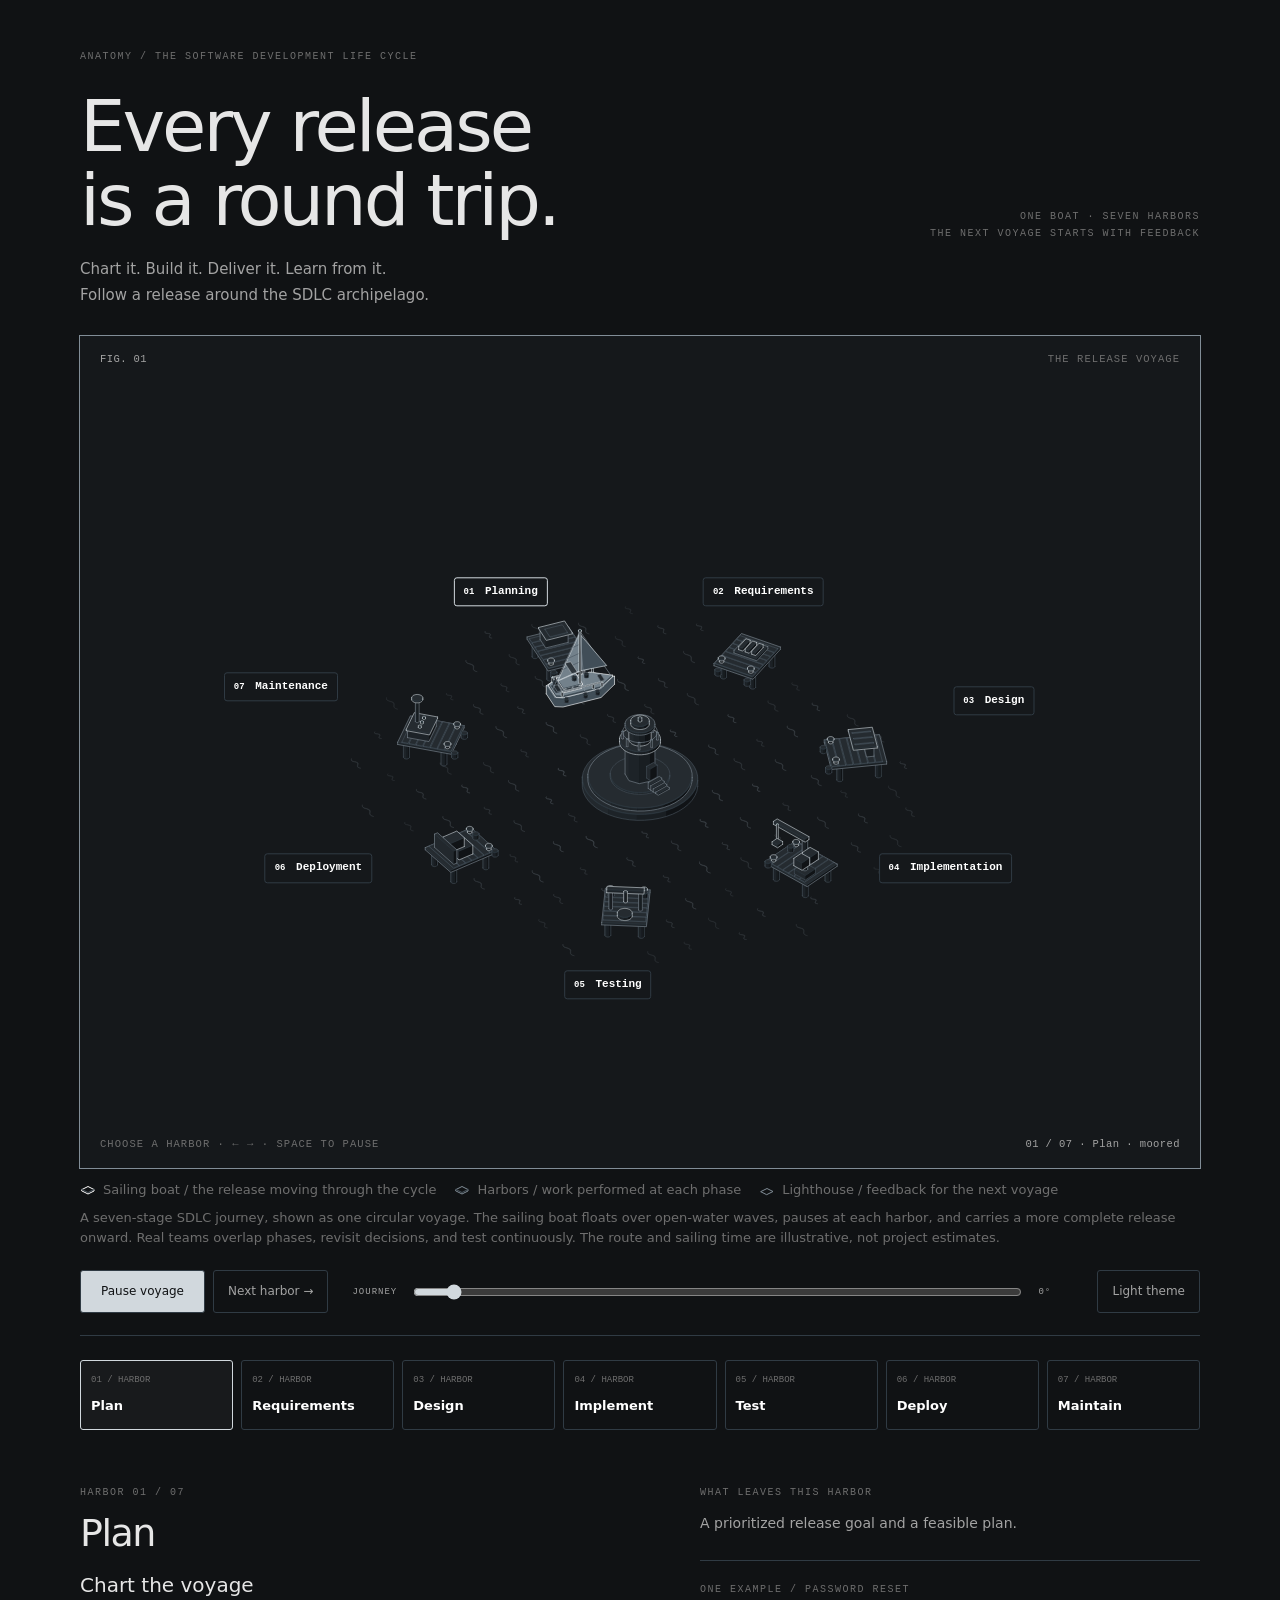
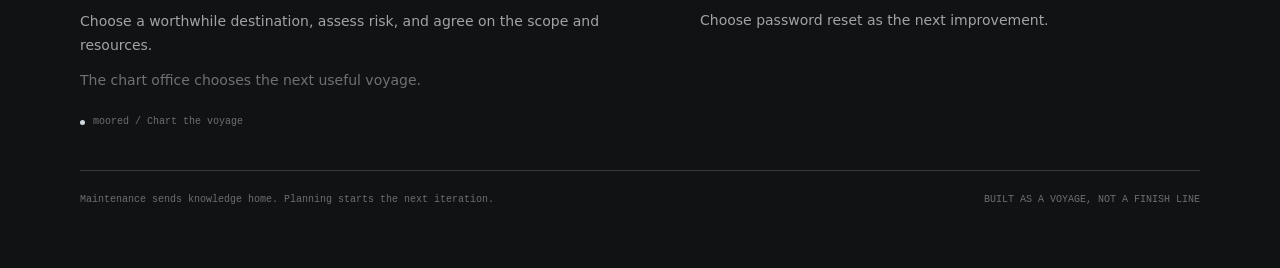
==== commit 1732353c: "New version" ====
--- a/sdlc-boat/index.html
+++ b/sdlc-boat/index.html
@@ -112,7 +112,9 @@
 body{margin:0;background:var(--anatomy-page);color:var(--anatomy-text);font:14px/1.6 ui-sans-serif,system-ui,-apple-system,"Segoe UI",sans-serif;-webkit-font-smoothing:antialiased}
 .iso-page{width:min(1120px,100% - 32px);margin:64px auto 96px}
 </style><style>
-.iso-page{width:min(1120px,100% - 48px);margin:48px auto 60px}.iso{--anatomy-page:#101214;--anatomy-card:#15181b;--anatomy-paper:#15181b;--anatomy-top:#252b30;--anatomy-shade-0:#101316;--anatomy-shade-1:#191e22;--anatomy-shade-2:#1d2328;--anatomy-shade-3:#22282d;--anatomy-mid:#818d97;--anatomy-hi:#d1d8dd;--anatomy-lo:#4a5660;--anatomy-faint:#303b44}.iso[data-theme=light]{--anatomy-page:#f2f1ec;--anatomy-card:#fbfbf7;--anatomy-paper:#fbfbf7;--anatomy-top:#fff;--anatomy-shade-0:#d6dcd9;--anatomy-shade-1:#e0e5e1;--anatomy-shade-2:#e9ede8;--anatomy-shade-3:#f3f4ee;--anatomy-mid:#7c898d;--anatomy-hi:#26353c;--anatomy-lo:#a4b0b0;--anatomy-faint:#d1d9d6}header{margin-bottom:28px}.eyebrow,.edition{font:10px/1.7 ui-monospace,monospace;letter-spacing:1.5px;color:var(--anatomy-muted)}.title-row{display:flex;align-items:end;justify-content:space-between;gap:30px}.edition{text-align:right;padding-bottom:15px}h1{font:500 clamp(40px,6vw,72px)/1.03 system-ui;letter-spacing:-3px;margin:24px 0 20px;color:var(--anatomy-strong)}header p{font:15px/1.7 system-ui;margin:0}.iso-figure{margin:0}.iso-plate{background:var(--anatomy-card)}.voyage{position:relative;touch-action:pan-y}.wave-ink{fill:var(--anatomy-mid);stroke:var(--anatomy-mid);stroke-width:.5;stroke-linejoin:round;vector-effect:non-scaling-stroke}.wave-ripple{pointer-events:none}.harbor{cursor:pointer}.harbor:hover .iso-edge{stroke:var(--anatomy-hi)}[data-theme=dark] #boat{--anatomy-lit-top:#73818b;--anatomy-lit-shade:#414e58;--anatomy-face:#46535d}.harbor-label{position:absolute;transform:translate(-50%,-50%);white-space:nowrap;font:11px/1.4 ui-monospace,monospace!important;background:var(--anatomy-card);padding:6px 9px!important}.harbor-label span{font-size:9px;opacity:.5;margin-right:4px}.harbor-label[aria-pressed=true]{border-color:var(--anatomy-hi);color:var(--anatomy-strong)}button{background:transparent;border:1px solid var(--anatomy-faint);color:inherit;border-radius:3px;padding:12px 14px;font:12px/1.4 system-ui;cursor:pointer}button:hover{border-color:var(--anatomy-mid);background:#8881}button:focus-visible,input:focus-visible,.voyage:focus-visible{outline:2px solid var(--anatomy-hi);outline-offset:4px}.controls{display:flex;align-items:center;gap:24px;padding:22px 0;border-bottom:1px solid var(--anatomy-faint)}.transport{display:flex;gap:8px}.primary{background:var(--anatomy-hi);color:var(--anatomy-page);min-width:125px}.timeline{display:flex;align-items:center;gap:14px;flex:1;font:9px ui-monospace,monospace;letter-spacing:1px}.timeline input{width:100%;min-width:40px;accent-color:var(--anatomy-hi)}.timeline output{min-width:35px}nav{display:grid;grid-template-columns:repeat(7,1fr);gap:8px;margin:24px 0}.step{text-align:left;padding:14px 10px}.step span{display:block;font:9px ui-monospace,monospace;color:var(--anatomy-muted);margin-bottom:12px}.step strong{font-weight:500;font-size:13px;color:var(--anatomy-strong)}.step[aria-pressed=true]{border-color:var(--anatomy-hi);background:#8881}.detail{display:grid;grid-template-columns:1.1fr 1fr;gap:70px;padding:30px 0 40px}.detail h2{font:500 38px/1.1 system-ui;letter-spacing:-1.5px;color:var(--anatomy-strong);margin:12px 0}.detail h3{font:400 20px/1.4 system-ui;color:var(--anatomy-strong);margin:16px 0 10px}.detail p{font:14px/1.75 system-ui;margin:10px 0}.metaphor{opacity:.65}.outputs>div+div{border-top:1px solid var(--anatomy-faint);margin-top:24px;padding-top:20px}.status{display:flex;align-items:center;gap:8px;font:10px/1.6 ui-monospace,monospace;color:var(--anatomy-muted);margin-top:22px}.status-dot{width:5px;height:5px;border-radius:50%;background:var(--anatomy-hi)}footer{display:flex;justify-content:space-between;gap:20px;border-top:1px solid var(--anatomy-faint);padding-top:20px;font:10px/1.7 ui-monospace,monospace;color:var(--anatomy-muted)}
+.iso{--stage-label-ink:#ffffff}.iso[data-theme=light]{--stage-label-ink:#111111}
+
+.iso-page{width:min(1120px,100% - 48px);margin:48px auto 60px}.iso{--anatomy-page:#101214;--anatomy-card:#15181b;--anatomy-paper:#15181b;--anatomy-top:#252b30;--anatomy-shade-0:#101316;--anatomy-shade-1:#191e22;--anatomy-shade-2:#1d2328;--anatomy-shade-3:#22282d;--anatomy-mid:#818d97;--anatomy-hi:#d1d8dd;--anatomy-lo:#4a5660;--anatomy-faint:#303b44}.iso[data-theme=light]{--anatomy-page:#f2f1ec;--anatomy-card:#fbfbf7;--anatomy-paper:#fbfbf7;--anatomy-top:#fff;--anatomy-shade-0:#d6dcd9;--anatomy-shade-1:#e0e5e1;--anatomy-shade-2:#e9ede8;--anatomy-shade-3:#f3f4ee;--anatomy-mid:#7c898d;--anatomy-hi:#26353c;--anatomy-lo:#a4b0b0;--anatomy-faint:#d1d9d6}header{margin-bottom:28px}.eyebrow,.edition{font:10px/1.7 ui-monospace,monospace;letter-spacing:1.5px;color:var(--anatomy-muted)}.title-row{display:flex;align-items:end;justify-content:space-between;gap:30px}.edition{text-align:right;padding-bottom:15px}h1{font:500 clamp(40px,6vw,72px)/1.03 system-ui;letter-spacing:-3px;margin:24px 0 20px;color:var(--anatomy-strong)}header p{font:15px/1.7 system-ui;margin:0}.iso-figure{margin:0}.iso-plate{background:var(--anatomy-card)}.voyage{position:relative;touch-action:pan-y}.wave-ink{fill:var(--anatomy-mid);stroke:var(--anatomy-mid);stroke-width:.5;stroke-linejoin:round;vector-effect:non-scaling-stroke}.wave-ripple{pointer-events:none}.harbor{cursor:pointer}.harbor:hover .iso-edge{stroke:var(--anatomy-hi)}[data-theme=dark] #boat{--anatomy-lit-top:#73818b;--anatomy-lit-shade:#414e58;--anatomy-face:#46535d}.harbor-label{position:absolute;transform:translate(-50%,-50%);white-space:nowrap;font:700 11px/1.4 ui-monospace,monospace!important;background:var(--anatomy-card);color:var(--stage-label-ink);padding:6px 9px!important}.harbor-label span{font-size:9px;opacity:1;margin-right:4px}.harbor-label[aria-pressed=true]{border-color:var(--anatomy-hi);color:var(--stage-label-ink)}button{background:transparent;border:1px solid var(--anatomy-faint);color:inherit;border-radius:3px;padding:12px 14px;font:12px/1.4 system-ui;cursor:pointer}button:hover{border-color:var(--anatomy-mid);background:#8881}button:focus-visible,input:focus-visible,.voyage:focus-visible{outline:2px solid var(--anatomy-hi);outline-offset:4px}.controls{display:flex;align-items:center;gap:24px;padding:22px 0;border-bottom:1px solid var(--anatomy-faint)}.transport{display:flex;gap:8px}.primary{background:var(--anatomy-hi);color:var(--anatomy-page);min-width:125px}.timeline{display:flex;align-items:center;gap:14px;flex:1;font:9px ui-monospace,monospace;letter-spacing:1px}.timeline input{width:100%;min-width:40px;accent-color:var(--anatomy-hi)}.timeline output{min-width:35px}nav{display:grid;grid-template-columns:repeat(7,1fr);gap:8px;margin:24px 0}.step{text-align:left;padding:14px 10px}.step span{display:block;font:9px ui-monospace,monospace;color:var(--anatomy-muted);margin-bottom:12px}.step strong{font-weight:700;font-size:13px;color:var(--stage-label-ink)}.step[aria-pressed=true]{border-color:var(--anatomy-hi);background:#8881}.detail{display:grid;grid-template-columns:1.1fr 1fr;gap:70px;padding:30px 0 40px}.detail h2{font:500 38px/1.1 system-ui;letter-spacing:-1.5px;color:var(--anatomy-strong);margin:12px 0}.detail h3{font:400 20px/1.4 system-ui;color:var(--anatomy-strong);margin:16px 0 10px}.detail p{font:14px/1.75 system-ui;margin:10px 0}.metaphor{opacity:.65}.outputs>div+div{border-top:1px solid var(--anatomy-faint);margin-top:24px;padding-top:20px}.status{display:flex;align-items:center;gap:8px;font:10px/1.6 ui-monospace,monospace;color:var(--anatomy-muted);margin-top:22px}.status-dot{width:5px;height:5px;border-radius:50%;background:var(--anatomy-hi)}footer{display:flex;justify-content:space-between;gap:20px;border-top:1px solid var(--anatomy-faint);padding-top:20px;font:10px/1.7 ui-monospace,monospace;color:var(--anatomy-muted)}
 @media(max-width:760px){.iso-page{width:calc(100% - 32px);margin-top:30px}.edition{display:none}h1{letter-spacing:-2px}.harbor-label{font-size:9px!important;padding:4px 5px!important}.harbor-label span{font-size:8px;margin-right:2px}.harbor-label[data-stop="0"]{left:30%!important}.harbor-label[data-stop="1"]{left:67%!important}.harbor-label[data-stop="3"]{left:85%!important}.harbor-label[data-stop="5"]{left:18%!important}.harbor-label[data-stop="6"]{left:14%!important}.controls{flex-wrap:wrap;gap:14px}.transport{flex:1}.timeline{order:3;flex-basis:100%}nav{grid-template-columns:repeat(4,1fr)}.step{padding:12px 8px}.step strong{font-size:12px}.detail{grid-template-columns:1fr;gap:24px}.iso-plate-corner{font-size:9px!important}.iso-plate-corner[data-corner=title]{max-width:55%;text-align:right}footer{flex-direction:column;gap:6px}}
 </style></head><body class="iso" data-theme="dark"><main class="iso-page"><header><div class="eyebrow">ANATOMY / THE SOFTWARE DEVELOPMENT LIFE CYCLE</div><div class="title-row"><h1>Every release<br>is a round trip.</h1><div class="edition">ONE BOAT · SEVEN HARBORS<br>THE NEXT VOYAGE STARTS WITH FEEDBACK</div></div><p>Chart it. Build it. Deliver it. Learn from it.<br>Follow a release around the SDLC archipelago.</p></header><figure class="iso-figure"><div class="iso-plate"><div class="iso-plate-corners" aria-hidden="true"><span class="iso-plate-corner" data-corner="fig">FIG. 01</span><span class="iso-plate-corner" data-corner="title">The release voyage</span><span class="iso-plate-corner" data-corner="hint">Choose a harbor · ← → · Space to pause</span><span class="iso-plate-corner" data-corner="readout" data-readout>01 / 07 · Plan · moored</span></div><div class="voyage" tabindex="0" role="group" aria-label="SDLC boat journey. Arrow keys visit harbors; Space pauses the voyage."><svg xmlns="http://www.w3.org/2000/svg" class="iso-svg" viewBox="0 0 1120 760" role="img" aria-label="A detailed sailing boat floats over schematic open-water waves on a circular journey through seven SDLC harbors. Planning charts the voyage, requirements sets the manifest, design prepares the plans, implementation builds the cargo, testing checks it, deployment delivers it, and maintenance guides the next voyage."><g id="waves" aria-hidden="true"><g class="wave-ripple" data-wave-phase="0.00000" data-wave-opacity="0.273" opacity="0.273"><path class="wave-ink" d="M618.4 245.2L618.1 245.7L617.9 246.2L617.8 246.6L618 247L618.3 247.3L618.9 247.5L619.6 247.6L620.5 247.7L621.3 247.8L622 248L622.6 248.2L623 248.4L623.2 248.8L623.2 249.2L623 249.6L622.8 250.1L622.5 250.6L622.4 251.1L622.4 251.5L622.6 251.8L623 252.1L623.7 252.2L624.5 252.4L625.3 252.5L625.3 252.5L624.5 252.3L623.8 252.2L623.2 252L622.9 251.7L622.7 251.4L622.8 250.9L623 250.5L623.3 250L623.5 249.4L623.7 249L623.7 248.6L623.6 248.2L623.2 248L622.6 247.8L621.8 247.6L620.9 247.5L620.1 247.4L619.3 247.3L618.7 247.1L618.3 246.9L618 246.6L618 246.2L618.2 245.7L618.4 245.2Z"/></g><g class="wave-ripple" data-wave-phase="2.39996" data-wave-opacity="0.305" opacity="0.305"><path class="wave-ink" d="M718.6 308.5L718.4 309.1L718.2 309.6L718.2 310L718.4 310.4L718.8 310.7L719.4 311L720.1 311.2L721 311.3L721.8 311.5L722.6 311.6L723.2 311.9L723.7 312.2L723.9 312.5L723.9 313L723.8 313.5L723.6 314L723.4 314.5L723.3 315L723.3 315.5L723.6 315.9L724 316.1L724.7 316.4L725.5 316.5L726.4 316.6L726.4 316.6L725.6 316.5L724.8 316.3L724.2 316.1L723.8 315.7L723.7 315.4L723.7 314.9L723.8 314.4L724.1 313.8L724.3 313.3L724.5 312.8L724.5 312.3L724.2 311.9L723.8 311.6L723.2 311.4L722.4 311.3L721.5 311.1L720.6 311L719.8 310.8L719.1 310.6L718.6 310.3L718.4 310L718.3 309.5L718.4 309L718.6 308.5Z"/></g><g class="wave-ripple" data-wave-phase="4.79993" data-wave-opacity="0.307" opacity="0.307"><path class="wave-ink" d="M741.7 328.8L741.5 329.4L741.3 329.9L741.3 330.4L741.5 330.8L741.9 331.1L742.5 331.3L743.3 331.5L744.1 331.7L745 331.8L745.8 332L746.4 332.2L746.9 332.5L747.1 332.9L747.1 333.4L747 333.9L746.8 334.4L746.6 335L746.5 335.5L746.5 335.9L746.8 336.3L747.3 336.6L747.9 336.8L748.8 337L749.7 337.1L749.7 337.1L748.8 336.9L748.1 336.7L747.5 336.5L747.1 336.2L746.9 335.8L746.9 335.3L747.1 334.8L747.3 334.2L747.5 333.7L747.7 333.2L747.6 332.7L747.4 332.3L747 332L746.3 331.8L745.5 331.6L744.6 331.5L743.7 331.3L742.9 331.2L742.3 330.9L741.8 330.7L741.5 330.3L741.5 329.8L741.6 329.3L741.7 328.8Z"/></g><g class="wave-ripple" data-wave-phase="0.91670" data-wave-opacity="0.294" opacity="0.294"><path class="wave-ink" d="M774.8 340.4L774.7 341.1L774.6 341.8L774.8 342.5L775.1 343L775.7 343.5L776.5 343.9L777.4 344.3L778.4 344.6L779.4 344.9L780.4 345.2L781.1 345.6L781.7 346.1L782.1 346.6L782.3 347.3L782.3 347.9L782.3 348.6L782.3 349.3L782.3 350L782.5 350.6L782.9 351.1L783.5 351.6L784.4 352L785.4 352.3L786.4 352.6L786.4 352.6L785.4 352.3L784.5 351.9L783.8 351.5L783.2 351L782.9 350.5L782.7 349.9L782.7 349.2L782.8 348.5L782.9 347.7L782.8 347.1L782.7 346.4L782.3 345.9L781.7 345.4L780.9 345L779.9 344.7L778.9 344.4L777.8 344.1L776.9 343.8L776 343.4L775.4 342.9L775 342.4L774.8 341.8L774.7 341.1L774.8 340.4Z"/></g><g class="wave-ripple" data-wave-phase="3.31667" data-wave-opacity="0.282" opacity="0.282"><path class="wave-ink" d="M806.6 360.7L806.5 361.3L806.4 361.9L806.4 362.5L806.7 363L807.2 363.4L807.9 363.7L808.7 363.9L809.7 364.2L810.6 364.4L811.5 364.7L812.2 365L812.7 365.4L813 365.9L813.1 366.4L813.1 367L812.9 367.6L812.8 368.2L812.8 368.8L812.9 369.3L813.3 369.8L813.8 370.2L814.6 370.5L815.5 370.7L816.5 370.9L816.5 370.9L815.5 370.7L814.7 370.4L814 370.1L813.5 369.7L813.3 369.2L813.2 368.7L813.3 368.1L813.4 367.4L813.6 366.8L813.7 366.2L813.6 365.7L813.3 365.2L812.7 364.8L812 364.5L811.1 364.2L810.2 364L809.2 363.8L808.3 363.5L807.5 363.2L807 362.9L806.6 362.4L806.5 361.9L806.5 361.3L806.6 360.7Z"/></g><g class="wave-ripple" data-wave-phase="5.71663" data-wave-opacity="0.272" opacity="0.272"><path class="wave-ink" d="M832.2 389.4L831.9 390L831.7 390.4L831.6 390.9L831.8 391.2L832.2 391.5L832.7 391.7L833.5 391.8L834.3 391.9L835.1 392.1L835.8 392.2L836.4 392.4L836.8 392.6L837 393L837 393.4L836.8 393.9L836.6 394.4L836.3 394.9L836.2 395.3L836.2 395.7L836.4 396L836.8 396.3L837.5 396.5L838.3 396.6L839.1 396.7L839.1 396.7L838.3 396.6L837.6 396.4L837.1 396.2L836.7 395.9L836.5 395.6L836.6 395.2L836.8 394.7L837.1 394.2L837.3 393.7L837.5 393.2L837.6 392.8L837.4 392.4L837 392.2L836.4 392L835.6 391.9L834.8 391.8L833.9 391.7L833.1 391.5L832.5 391.4L832.1 391.1L831.9 390.8L831.8 390.4L832 389.9L832.2 389.4Z"/></g><g class="wave-ripple" data-wave-phase="1.83341" data-wave-opacity="0.259" opacity="0.259"><path class="wave-ink" d="M543.7 228.5L543.5 229L543.3 229.5L543.2 230L543.4 230.3L543.8 230.6L544.4 230.8L545.1 231L545.9 231.1L546.8 231.2L547.5 231.4L548.1 231.6L548.5 231.9L548.7 232.2L548.7 232.7L548.6 233.2L548.4 233.7L548.2 234.2L548 234.7L548 235.1L548.3 235.4L548.7 235.7L549.4 235.9L550.2 236L551.1 236.1L551.1 236.1L550.3 236L549.5 235.8L548.9 235.6L548.6 235.3L548.4 235L548.4 234.5L548.6 234L548.9 233.5L549.1 233L549.3 232.5L549.3 232L549.1 231.7L548.7 231.4L548.1 231.2L547.3 231.1L546.4 230.9L545.5 230.8L544.8 230.7L544.1 230.5L543.7 230.2L543.4 229.9L543.4 229.5L543.5 229L543.7 228.5Z"/></g><g class="wave-ripple" data-wave-phase="4.23337" data-wave-opacity="0.282" opacity="0.282"><path class="wave-ink" d="M580.9 248.4L580.7 249L580.5 249.6L580.5 250.1L580.7 250.5L581.2 250.8L581.8 251.1L582.6 251.3L583.5 251.5L584.4 251.7L585.2 251.9L585.8 252.1L586.3 252.5L586.6 252.9L586.6 253.4L586.5 253.9L586.3 254.5L586.2 255L586.1 255.6L586.2 256L586.4 256.4L586.9 256.8L587.6 257L588.5 257.2L589.4 257.3L589.4 257.3L588.6 257.2L587.8 256.9L587.2 256.7L586.7 256.3L586.5 255.9L586.5 255.4L586.6 254.9L586.8 254.3L587 253.7L587.2 253.2L587.1 252.7L586.9 252.3L586.4 251.9L585.7 251.7L584.9 251.5L584 251.3L583.1 251.1L582.2 250.9L581.5 250.7L581 250.4L580.7 250L580.7 249.5L580.7 249L580.9 248.4Z"/></g><g class="wave-ripple" data-wave-phase="0.35015" data-wave-opacity="0.310" opacity="0.310"><path class="wave-ink" d="M604.1 273.7L604 274.4L604 275.1L604.1 275.8L604.5 276.3L605.1 276.8L605.8 277.2L606.8 277.6L607.8 277.9L608.8 278.2L609.8 278.6L610.6 279L611.2 279.5L611.5 280L611.7 280.7L611.8 281.3L611.7 282L611.7 282.7L611.8 283.4L612 284L612.4 284.6L613 285L613.9 285.4L614.9 285.8L615.9 286.1L615.9 286.1L614.9 285.7L614 285.4L613.3 285L612.7 284.5L612.3 283.9L612.2 283.3L612.2 282.6L612.2 281.9L612.3 281.1L612.3 280.5L612.1 279.8L611.7 279.3L611.1 278.8L610.3 278.4L609.3 278L608.3 277.7L607.2 277.4L606.2 277.1L605.4 276.7L604.8 276.2L604.4 275.7L604.1 275.1L604.1 274.4L604.1 273.7Z"/></g><g class="wave-ripple" data-wave-phase="2.75011" data-wave-opacity="0.333" opacity="0.333"><path class="wave-ink" d="M694.1 327.5L694 328.2L693.9 328.8L694 329.4L694.3 329.9L694.8 330.4L695.6 330.7L696.4 331L697.4 331.3L698.4 331.6L699.3 331.9L700 332.3L700.6 332.7L700.9 333.2L701.1 333.8L701.1 334.4L701 335.1L700.9 335.7L700.9 336.3L701.1 336.9L701.5 337.4L702.1 337.8L702.8 338.2L703.8 338.4L704.8 338.7L704.8 338.7L703.9 338.4L703 338.1L702.3 337.7L701.8 337.3L701.4 336.8L701.3 336.2L701.4 335.6L701.5 334.9L701.6 334.2L701.6 333.6L701.5 333L701.2 332.5L700.6 332.1L699.8 331.7L698.9 331.4L697.9 331.1L696.9 330.9L696 330.6L695.2 330.3L694.6 329.8L694.2 329.3L694.1 328.8L694 328.2L694.1 327.5Z"/></g><g class="wave-ripple" data-wave-phase="5.15007" data-wave-opacity="0.338" opacity="0.338"><path class="wave-ink" d="M715.1 352.5L715 353.2L714.9 353.8L715 354.4L715.4 355L715.9 355.4L716.7 355.8L717.6 356.1L718.5 356.4L719.5 356.7L720.5 357L721.2 357.4L721.8 357.9L722.2 358.4L722.3 359L722.3 359.6L722.3 360.3L722.2 361L722.2 361.6L722.4 362.2L722.8 362.7L723.4 363.1L724.2 363.5L725.2 363.8L726.2 364.1L726.2 364.1L725.2 363.8L724.4 363.5L723.6 363.1L723.1 362.6L722.8 362.1L722.6 361.5L722.7 360.8L722.8 360.1L722.9 359.4L722.9 358.8L722.7 358.2L722.4 357.6L721.8 357.2L721 356.8L720.1 356.5L719 356.2L718 356L717.1 355.7L716.3 355.3L715.7 354.9L715.3 354.3L715.1 353.8L715 353.1L715.1 352.5Z"/></g><g class="wave-ripple" data-wave-phase="1.26685" data-wave-opacity="0.282" opacity="0.282"><path class="wave-ink" d="M817.9 415.2L817.8 416L817.8 416.7L817.9 417.3L818.3 417.9L818.9 418.4L819.6 418.8L820.6 419.1L821.6 419.5L822.6 419.8L823.6 420.1L824.4 420.5L825 421L825.3 421.6L825.5 422.2L825.6 422.9L825.5 423.6L825.5 424.3L825.6 425L825.8 425.6L826.2 426.1L826.8 426.6L827.7 427L828.7 427.3L829.8 427.6L829.8 427.6L828.7 427.3L827.8 426.9L827.1 426.5L826.5 426L826.1 425.5L826 424.8L826 424.1L826 423.4L826.1 422.7L826.1 422L825.9 421.4L825.5 420.8L824.9 420.3L824.1 419.9L823.1 419.6L822.1 419.3L821 419L820 418.6L819.2 418.2L818.6 417.8L818.2 417.2L817.9 416.6L817.9 415.9L817.9 415.2Z"/></g><g class="wave-ripple" data-wave-phase="3.66681" data-wave-opacity="0.265" opacity="0.265"><path class="wave-ink" d="M839.6 439.2L839.4 439.8L839.3 440.4L839.4 440.9L839.6 441.3L840 441.7L840.7 442L841.5 442.2L842.4 442.4L843.3 442.6L844.2 442.8L844.8 443.1L845.3 443.5L845.6 443.9L845.7 444.4L845.6 445L845.4 445.6L845.3 446.1L845.2 446.7L845.3 447.2L845.6 447.6L846.1 448L846.9 448.2L847.7 448.4L848.7 448.6L848.7 448.6L847.8 448.4L847 448.2L846.4 447.9L845.9 447.5L845.7 447.1L845.6 446.6L845.7 446L845.9 445.4L846.1 444.8L846.2 444.2L846.2 443.7L845.9 443.3L845.4 442.9L844.7 442.6L843.9 442.4L842.9 442.2L842 442L841.1 441.8L840.4 441.6L839.9 441.2L839.6 440.8L839.5 440.3L839.5 439.8L839.6 439.2Z"/></g><g class="wave-ripple" data-wave-phase="6.06678" data-wave-opacity="0.275" opacity="0.275"><path class="wave-ink" d="M495.3 244.3L495.2 245L495.1 245.6L495.3 246.2L495.6 246.8L496.1 247.3L496.9 247.6L497.8 248L498.8 248.3L499.8 248.6L500.7 248.9L501.5 249.3L502 249.7L502.4 250.3L502.6 250.9L502.6 251.5L502.5 252.2L502.5 252.9L502.5 253.5L502.7 254.1L503.1 254.6L503.7 255.1L504.5 255.4L505.5 255.7L506.5 256L506.5 256L505.6 255.7L504.7 255.4L503.9 255L503.4 254.5L503 254L502.9 253.4L502.9 252.7L503 252L503.1 251.3L503.1 250.7L503 250L502.6 249.5L502 249.1L501.3 248.7L500.3 248.4L499.3 248.1L498.2 247.8L497.3 247.5L496.5 247.1L495.9 246.7L495.5 246.2L495.3 245.6L495.2 244.9L495.3 244.3Z"/></g><g class="wave-ripple" data-wave-phase="2.18356" data-wave-opacity="0.297" opacity="0.297"><path class="wave-ink" d="M533.6 259.8L533.4 260.5L533.4 261.1L533.5 261.7L533.8 262.2L534.3 262.7L535 263L535.9 263.3L536.8 263.6L537.8 263.8L538.7 264.1L539.4 264.5L540 264.9L540.3 265.4L540.5 266L540.5 266.6L540.4 267.3L540.3 267.9L540.3 268.5L540.4 269.1L540.8 269.6L541.4 270L542.2 270.3L543.1 270.6L544.1 270.8L544.1 270.8L543.2 270.6L542.3 270.3L541.6 269.9L541.1 269.5L540.8 269L540.7 268.4L540.7 267.7L540.9 267.1L541 266.4L541 265.8L540.9 265.2L540.6 264.7L540 264.3L539.3 263.9L538.3 263.7L537.3 263.4L536.3 263.1L535.4 262.9L534.6 262.5L534 262.1L533.7 261.6L533.5 261.1L533.5 260.5L533.6 259.8Z"/></g><g class="wave-ripple" data-wave-phase="4.58352" data-wave-opacity="0.319" opacity="0.319"><path class="wave-ink" d="M560.2 280.7L559.9 281.2L559.7 281.7L559.6 282.1L559.8 282.5L560.2 282.8L560.7 283L561.5 283.1L562.3 283.2L563.1 283.4L563.8 283.5L564.4 283.7L564.8 284L565 284.3L565 284.7L564.9 285.2L564.6 285.7L564.4 286.2L564.2 286.6L564.2 287L564.5 287.4L564.9 287.6L565.5 287.8L566.3 287.9L567.2 288L567.2 288L566.4 287.9L565.7 287.8L565.1 287.6L564.7 287.3L564.6 286.9L564.6 286.5L564.8 286L565.1 285.5L565.4 285L565.6 284.5L565.6 284.1L565.4 283.7L565 283.5L564.4 283.3L563.6 283.2L562.8 283.1L561.9 283L561.1 282.8L560.5 282.6L560.1 282.4L559.9 282.1L559.8 281.7L560 281.2L560.2 280.7Z"/></g><g class="wave-ripple" data-wave-phase="0.70030" data-wave-opacity="0.345" opacity="0.345"><path class="wave-ink" d="M577.7 302.5L577.5 303.1L577.4 303.7L577.5 304.2L577.7 304.7L578.2 305.1L578.8 305.4L579.7 305.6L580.6 305.8L581.5 306.1L582.3 306.3L583 306.6L583.5 307L583.8 307.4L583.9 307.9L583.8 308.5L583.7 309.1L583.6 309.7L583.5 310.2L583.6 310.8L583.9 311.2L584.5 311.5L585.2 311.8L586.1 312L587 312.2L587 312.2L586.1 312L585.3 311.8L584.7 311.5L584.2 311.1L584 310.6L583.9 310.1L584 309.5L584.2 308.9L584.4 308.3L584.4 307.7L584.4 307.2L584.1 306.7L583.6 306.4L582.9 306.1L582 305.9L581.1 305.7L580.1 305.5L579.2 305.2L578.5 304.9L578 304.6L577.7 304.2L577.6 303.7L577.6 303.1L577.7 302.5Z"/></g><g class="wave-ripple" data-wave-phase="3.10026" data-wave-opacity="0.360" opacity="0.360"><path class="wave-ink" d="M610.4 319.7L610.4 320.5L610.3 321.2L610.5 321.8L610.8 322.4L611.4 322.9L612.2 323.3L613.1 323.6L614.1 323.9L615.2 324.3L616.1 324.6L616.9 325L617.5 325.5L617.9 326.1L618.1 326.7L618.1 327.4L618.1 328.1L618.1 328.8L618.1 329.4L618.3 330.1L618.7 330.6L619.4 331.1L620.2 331.5L621.2 331.8L622.3 332.1L622.3 332.1L621.3 331.8L620.4 331.4L619.6 331L619 330.5L618.7 329.9L618.5 329.3L618.5 328.6L618.6 327.9L618.6 327.2L618.6 326.5L618.5 325.8L618.1 325.3L617.5 324.8L616.7 324.4L615.7 324.1L614.6 323.8L613.6 323.5L612.6 323.1L611.8 322.7L611.1 322.3L610.7 321.7L610.5 321.1L610.4 320.4L610.4 319.7Z"/></g><g class="wave-ripple" data-wave-phase="5.50022" data-wave-opacity="0.364" opacity="0.364"><path class="wave-ink" d="M652.7 340.2L652.5 340.8L652.3 341.4L652.3 341.8L652.5 342.3L653 342.6L653.6 342.9L654.4 343.1L655.2 343.2L656.1 343.4L656.9 343.6L657.6 343.9L658 344.2L658.3 344.6L658.3 345.1L658.2 345.6L658 346.2L657.9 346.7L657.8 347.2L657.8 347.7L658.1 348.1L658.6 348.4L659.3 348.7L660.2 348.8L661.1 349L661.1 349L660.2 348.8L659.5 348.6L658.8 348.3L658.4 348L658.2 347.6L658.2 347.1L658.3 346.6L658.5 346L658.7 345.4L658.9 344.9L658.8 344.4L658.6 344L658.1 343.7L657.5 343.4L656.7 343.2L655.7 343.1L654.8 342.9L654 342.7L653.3 342.5L652.8 342.2L652.5 341.8L652.5 341.3L652.5 340.8L652.7 340.2Z"/></g><g class="wave-ripple" data-wave-phase="1.61700" data-wave-opacity="0.368" opacity="0.368"><path class="wave-ink" d="M680.8 366.6L680.5 367.2L680.4 367.7L680.3 368.1L680.5 368.5L680.9 368.8L681.5 369L682.2 369.2L683.1 369.3L683.9 369.5L684.7 369.6L685.3 369.8L685.7 370.1L685.9 370.5L685.9 370.9L685.8 371.4L685.5 371.9L685.3 372.4L685.2 372.9L685.2 373.3L685.4 373.7L685.9 374L686.6 374.2L687.4 374.3L688.3 374.4L688.3 374.4L687.4 374.3L686.7 374.1L686.1 373.9L685.7 373.6L685.6 373.2L685.6 372.8L685.8 372.3L686 371.7L686.3 371.2L686.4 370.7L686.4 370.3L686.2 369.9L685.8 369.6L685.2 369.4L684.4 369.3L683.5 369.1L682.7 369L681.9 368.9L681.2 368.7L680.8 368.4L680.5 368.1L680.5 367.6L680.6 367.2L680.8 366.6Z"/></g><g class="wave-ripple" data-wave-phase="4.01696" data-wave-opacity="0.361" opacity="0.361"><path class="wave-ink" d="M703.4 388.6L703.3 389.3L703.2 390L703.4 390.6L703.7 391.1L704.2 391.6L705 392L705.9 392.3L706.9 392.6L707.9 392.9L708.8 393.2L709.6 393.6L710.2 394.1L710.5 394.6L710.7 395.2L710.7 395.9L710.7 396.5L710.6 397.2L710.6 397.9L710.8 398.5L711.2 399L711.8 399.4L712.7 399.8L713.6 400.1L714.7 400.4L714.7 400.4L713.7 400.1L712.8 399.7L712.1 399.4L711.5 398.9L711.2 398.3L711.1 397.7L711.1 397.1L711.2 396.4L711.3 395.7L711.3 395L711.1 394.4L710.7 393.9L710.2 393.4L709.4 393L708.4 392.7L707.4 392.4L706.4 392.1L705.4 391.8L704.6 391.5L704 391L703.6 390.5L703.4 389.9L703.3 389.3L703.4 388.6Z"/></g><g class="wave-ripple" data-wave-phase="0.13374" data-wave-opacity="0.339" opacity="0.339"><path class="wave-ink" d="M738 403.5L737.8 404.2L737.8 404.8L737.9 405.4L738.1 405.9L738.7 406.3L739.4 406.7L740.3 407L741.2 407.3L742.2 407.5L743.1 407.8L743.8 408.2L744.4 408.6L744.7 409.1L744.8 409.6L744.8 410.3L744.7 410.9L744.6 411.6L744.6 412.2L744.8 412.7L745.1 413.2L745.7 413.6L746.5 414L747.4 414.2L748.5 414.5L748.5 414.5L747.5 414.2L746.7 413.9L745.9 413.5L745.4 413.1L745.1 412.6L745 412L745.1 411.4L745.2 410.7L745.3 410.1L745.4 409.4L745.3 408.9L744.9 408.4L744.4 408L743.6 407.6L742.7 407.3L741.7 407.1L740.7 406.8L739.8 406.5L739 406.2L738.4 405.8L738.1 405.3L737.9 404.8L737.9 404.2L738 403.5Z"/></g><g class="wave-ripple" data-wave-phase="2.53370" data-wave-opacity="0.317" opacity="0.317"><path class="wave-ink" d="M770.2 421.2L769.9 421.7L769.7 422.2L769.6 422.7L769.7 423L770.1 423.3L770.7 423.5L771.4 423.6L772.2 423.7L773.1 423.9L773.8 424L774.4 424.2L774.8 424.5L775 424.8L775 425.2L774.8 425.7L774.6 426.2L774.3 426.7L774.2 427.1L774.2 427.5L774.4 427.9L774.8 428.1L775.5 428.3L776.3 428.4L777.1 428.5L777.1 428.5L776.3 428.4L775.6 428.3L775.1 428.1L774.7 427.8L774.5 427.4L774.6 427L774.8 426.5L775.1 426L775.3 425.5L775.5 425L775.5 424.6L775.4 424.3L775 424L774.4 423.8L773.6 423.7L772.7 423.6L771.9 423.5L771.1 423.3L770.5 423.2L770 422.9L769.8 422.6L769.8 422.2L769.9 421.7L770.2 421.2Z"/></g><g class="wave-ripple" data-wave-phase="4.93367" data-wave-opacity="0.298" opacity="0.298"><path class="wave-ink" d="M789.9 444.4L789.7 445L789.6 445.6L789.6 446.2L789.9 446.6L790.4 447L791 447.3L791.9 447.6L792.8 447.8L793.7 448L794.5 448.3L795.2 448.6L795.7 448.9L796 449.4L796.1 449.9L796.1 450.5L795.9 451.1L795.8 451.7L795.7 452.2L795.8 452.7L796.2 453.2L796.7 453.5L797.4 453.8L798.3 454L799.3 454.2L799.3 454.2L798.4 454L797.6 453.8L796.9 453.5L796.4 453.1L796.2 452.6L796.1 452.1L796.2 451.5L796.4 450.9L796.6 450.3L796.7 449.7L796.6 449.2L796.3 448.7L795.8 448.3L795.1 448.1L794.2 447.8L793.3 447.6L792.3 447.4L791.4 447.2L790.7 446.9L790.2 446.5L789.9 446.1L789.7 445.6L789.8 445L789.9 444.4Z"/></g><g class="wave-ripple" data-wave-phase="1.05044" data-wave-opacity="0.269" opacity="0.269"><path class="wave-ink" d="M819.4 466.5L819.3 467.2L819.3 467.9L819.5 468.6L819.8 469.1L820.4 469.6L821.2 470L822.1 470.4L823.1 470.7L824.1 471L825.1 471.4L825.9 471.8L826.5 472.2L826.9 472.8L827 473.4L827.1 474.1L827.1 474.8L827 475.5L827.1 476.2L827.3 476.8L827.7 477.3L828.3 477.8L829.2 478.2L830.2 478.5L831.2 478.8L831.2 478.8L830.2 478.5L829.3 478.1L828.6 477.7L828 477.2L827.6 476.7L827.5 476L827.5 475.3L827.5 474.6L827.6 473.9L827.6 473.2L827.4 472.6L827 472L826.4 471.6L825.6 471.2L824.7 470.8L823.6 470.5L822.5 470.2L821.6 469.9L820.7 469.5L820.1 469L819.7 468.5L819.5 467.9L819.4 467.2L819.4 466.5Z"/></g><g class="wave-ripple" data-wave-phase="3.45041" data-wave-opacity="0.269" opacity="0.269"><path class="wave-ink" d="M448.5 247.7L448.4 248.4L448.4 249.1L448.5 249.7L448.8 250.3L449.4 250.8L450.2 251.2L451.1 251.5L452.1 251.8L453.1 252.2L454 252.5L454.8 252.9L455.4 253.4L455.8 253.9L456 254.5L456 255.2L456 255.9L455.9 256.6L456 257.2L456.2 257.8L456.6 258.4L457.2 258.8L458 259.2L459 259.5L460.1 259.8L460.1 259.8L459.1 259.5L458.2 259.2L457.4 258.8L456.9 258.3L456.5 257.7L456.4 257.1L456.4 256.4L456.5 255.7L456.5 255L456.5 254.3L456.4 253.7L456 253.1L455.4 252.7L454.6 252.3L453.6 252L452.6 251.7L451.5 251.4L450.6 251L449.7 250.7L449.1 250.2L448.7 249.7L448.5 249.1L448.5 248.4L448.5 247.7Z"/></g><g class="wave-ripple" data-wave-phase="5.85037" data-wave-opacity="0.347" opacity="0.347"><path class="wave-ink" d="M536.4 303.1L536.3 303.8L536.3 304.5L536.4 305.1L536.8 305.7L537.3 306.2L538.1 306.6L539 306.9L540 307.2L541 307.5L542 307.9L542.8 308.3L543.4 308.8L543.7 309.3L543.9 309.9L544 310.6L543.9 311.3L543.9 312L543.9 312.7L544.1 313.3L544.5 313.8L545.2 314.3L546 314.6L547 315L548.1 315.3L548.1 315.3L547.1 314.9L546.2 314.6L545.4 314.2L544.8 313.7L544.5 313.1L544.3 312.5L544.3 311.8L544.4 311.1L544.5 310.4L544.5 309.7L544.3 309.1L543.9 308.6L543.3 308.1L542.5 307.7L541.6 307.4L540.5 307.1L539.5 306.7L538.5 306.4L537.7 306L537 305.6L536.6 305L536.4 304.4L536.4 303.8L536.4 303.1Z"/></g><g class="wave-ripple" data-wave-phase="1.96715" data-wave-opacity="0.379" opacity="0.379"><path class="wave-ink" d="M564 330.6L563.8 331.3L563.7 331.9L563.8 332.4L564 332.9L564.5 333.3L565.2 333.6L566 333.9L567 334.2L567.9 334.4L568.8 334.7L569.5 335L570 335.4L570.3 335.8L570.4 336.4L570.4 337L570.3 337.6L570.1 338.2L570.1 338.8L570.2 339.3L570.6 339.8L571.1 340.1L571.9 340.4L572.8 340.7L573.8 340.9L573.8 340.9L572.9 340.7L572 340.4L571.4 340.1L570.9 339.7L570.6 339.2L570.5 338.6L570.6 338L570.8 337.4L570.9 336.8L571 336.2L570.9 335.6L570.6 335.2L570.1 334.8L569.3 334.5L568.5 334.2L567.5 334L566.5 333.8L565.6 333.5L564.9 333.2L564.3 332.8L564 332.4L563.8 331.8L563.9 331.3L564 330.6Z"/></g><g class="wave-ripple" data-wave-phase="4.36711" data-wave-opacity="0.402" opacity="0.402"><path class="wave-ink" d="M594 357.3L593.7 357.8L593.5 358.3L593.4 358.7L593.6 359.1L593.9 359.4L594.5 359.6L595.2 359.7L596 359.8L596.9 359.9L597.6 360.1L598.2 360.3L598.6 360.5L598.8 360.9L598.8 361.3L598.6 361.7L598.3 362.2L598.1 362.7L598 363.2L598 363.6L598.2 363.9L598.6 364.2L599.2 364.4L600 364.5L600.9 364.6L600.9 364.6L600.1 364.4L599.4 364.3L598.8 364.1L598.5 363.8L598.3 363.5L598.4 363L598.6 362.6L598.8 362.1L599.1 361.6L599.3 361.1L599.3 360.7L599.2 360.3L598.8 360.1L598.1 359.9L597.4 359.7L596.5 359.6L595.7 359.6L594.9 359.4L594.3 359.2L593.8 359L593.6 358.7L593.6 358.3L593.8 357.8L594 357.3Z"/></g><g class="wave-ripple" data-wave-phase="0.48389" data-wave-opacity="0.401" opacity="0.401"><path class="wave-ink" d="M630.3 371.7L630.1 372.4L630 373L630.1 373.6L630.4 374.1L630.9 374.5L631.6 374.8L632.5 375.1L633.4 375.3L634.3 375.6L635.2 375.9L635.9 376.2L636.5 376.6L636.8 377.1L636.9 377.6L636.9 378.2L636.8 378.9L636.7 379.5L636.6 380.1L636.8 380.6L637.1 381.1L637.7 381.5L638.5 381.8L639.4 382.1L640.4 382.3L640.4 382.3L639.4 382L638.6 381.7L637.9 381.4L637.4 381L637.1 380.5L637 379.9L637.1 379.3L637.3 378.7L637.4 378L637.5 377.4L637.3 376.9L637 376.4L636.5 376L635.8 375.7L634.9 375.4L633.9 375.2L632.9 374.9L632 374.7L631.2 374.4L630.7 374L630.3 373.5L630.2 373L630.2 372.4L630.3 371.7Z"/></g><g class="wave-ripple" data-wave-phase="2.88385" data-wave-opacity="0.392" opacity="0.392"><path class="wave-ink" d="M658.9 387.9L658.8 388.6L658.7 389.3L658.9 389.9L659.2 390.5L659.8 391L660.5 391.4L661.5 391.7L662.5 392L663.5 392.3L664.4 392.7L665.2 393.1L665.8 393.5L666.2 394.1L666.3 394.7L666.4 395.4L666.3 396.1L666.3 396.8L666.3 397.4L666.5 398L666.9 398.5L667.5 399L668.4 399.4L669.4 399.7L670.4 400L670.4 400L669.4 399.7L668.5 399.3L667.8 398.9L667.2 398.4L666.9 397.9L666.7 397.3L666.7 396.6L666.8 395.9L666.9 395.2L666.9 394.5L666.7 393.9L666.3 393.3L665.8 392.9L665 392.5L664 392.2L663 391.9L661.9 391.6L660.9 391.2L660.1 390.9L659.5 390.4L659.1 389.9L658.9 389.3L658.8 388.6L658.9 387.9Z"/></g><g class="wave-ripple" data-wave-phase="5.28381" data-wave-opacity="0.383" opacity="0.383"><path class="wave-ink" d="M678.8 412.9L678.5 413.4L678.3 413.9L678.3 414.4L678.5 414.8L678.9 415.1L679.5 415.3L680.3 415.5L681.1 415.6L682 415.8L682.7 416L683.4 416.2L683.8 416.5L684 416.9L684 417.3L683.9 417.8L683.7 418.3L683.5 418.9L683.4 419.4L683.4 419.8L683.7 420.2L684.1 420.4L684.8 420.7L685.6 420.8L686.5 420.9L686.5 420.9L685.7 420.8L684.9 420.6L684.3 420.4L683.9 420.1L683.8 419.7L683.8 419.2L683.9 418.7L684.2 418.2L684.4 417.6L684.6 417.1L684.6 416.7L684.4 416.3L683.9 416L683.3 415.8L682.5 415.6L681.6 415.5L680.7 415.3L679.9 415.2L679.2 415L678.8 414.7L678.5 414.3L678.5 413.9L678.6 413.4L678.8 412.9Z"/></g><g class="wave-ripple" data-wave-phase="1.40059" data-wave-opacity="0.359" opacity="0.359"><path class="wave-ink" d="M707.9 433.1L707.6 433.6L707.4 434.1L707.4 434.6L707.6 435L708 435.3L708.6 435.6L709.4 435.8L710.3 435.9L711.1 436.1L711.9 436.3L712.6 436.5L713 436.8L713.2 437.2L713.3 437.7L713.1 438.2L712.9 438.7L712.8 439.3L712.7 439.8L712.7 440.2L713 440.6L713.4 440.9L714.1 441.1L714.9 441.3L715.9 441.4L715.9 441.4L715 441.3L714.3 441.1L713.7 440.8L713.2 440.5L713.1 440.1L713.1 439.6L713.2 439.1L713.4 438.5L713.7 438L713.8 437.5L713.8 437L713.6 436.6L713.1 436.3L712.5 436.1L711.7 435.9L710.8 435.8L709.9 435.6L709.1 435.4L708.4 435.2L707.9 434.9L707.6 434.5L707.6 434.1L707.7 433.6L707.9 433.1Z"/></g><g class="wave-ripple" data-wave-phase="3.80056" data-wave-opacity="0.324" opacity="0.324"><path class="wave-ink" d="M747.5 448.8L747.4 449.5L747.4 450.2L747.6 450.8L747.9 451.4L748.5 451.9L749.2 452.3L750.2 452.6L751.2 453L752.2 453.3L753.1 453.6L753.9 454L754.5 454.5L754.9 455L755.1 455.7L755.1 456.3L755.1 457L755.1 457.7L755.1 458.4L755.3 459L755.7 459.5L756.3 460L757.2 460.4L758.2 460.7L759.2 461L759.2 461L758.2 460.7L757.3 460.3L756.6 459.9L756 459.4L755.7 458.9L755.5 458.3L755.5 457.6L755.6 456.8L755.7 456.1L755.6 455.5L755.5 454.8L755.1 454.3L754.5 453.8L753.7 453.4L752.7 453.1L751.7 452.8L750.6 452.5L749.6 452.1L748.8 451.8L748.2 451.3L747.8 450.8L747.6 450.1L747.5 449.5L747.5 448.8Z"/></g><g class="wave-ripple" data-wave-phase="6.20052" data-wave-opacity="0.293" opacity="0.293"><path class="wave-ink" d="M780.1 473.8L780 474.5L779.9 475.1L779.9 475.6L780.2 476.1L780.7 476.5L781.4 476.8L782.2 477.1L783.1 477.3L784.1 477.6L784.9 477.8L785.6 478.1L786.2 478.5L786.5 479L786.6 479.5L786.5 480.1L786.4 480.7L786.3 481.3L786.2 481.9L786.4 482.4L786.7 482.9L787.2 483.3L788 483.6L788.9 483.8L789.9 484L789.9 484L789 483.8L788.1 483.5L787.5 483.2L787 482.8L786.7 482.3L786.6 481.8L786.7 481.2L786.9 480.5L787 479.9L787.1 479.3L787 478.8L786.7 478.3L786.2 477.9L785.5 477.6L784.6 477.4L783.6 477.1L782.7 476.9L781.8 476.7L781 476.4L780.5 476L780.1 475.6L780 475L780 474.5L780.1 473.8Z"/></g><g class="wave-ripple" data-wave-phase="2.31730" data-wave-opacity="0.265" opacity="0.265"><path class="wave-ink" d="M804.4 501L804.1 501.5L803.9 502L803.8 502.5L804 502.8L804.3 503.1L804.9 503.3L805.6 503.4L806.4 503.5L807.3 503.6L808 503.8L808.6 504L809 504.2L809.2 504.6L809.2 505L809 505.5L808.7 505.9L808.5 506.4L808.4 506.9L808.4 507.3L808.6 507.6L809 507.9L809.6 508.1L810.4 508.2L811.3 508.3L811.3 508.3L810.5 508.2L809.8 508L809.2 507.8L808.9 507.5L808.7 507.2L808.8 506.8L809 506.3L809.2 505.8L809.5 505.3L809.7 504.8L809.7 504.4L809.6 504L809.2 503.8L808.5 503.6L807.8 503.5L806.9 503.4L806.1 503.3L805.3 503.1L804.7 503L804.2 502.7L804 502.4L804 502L804.1 501.5L804.4 501Z"/></g><g class="wave-ripple" data-wave-phase="4.71726" data-wave-opacity="0.257" opacity="0.257"><path class="wave-ink" d="M400.1 253.9L399.8 254.4L399.6 254.9L399.6 255.4L399.7 255.7L400.1 256L400.7 256.2L401.4 256.4L402.2 256.5L403 256.6L403.8 256.7L404.4 256.9L404.8 257.2L405 257.5L405 258L404.8 258.4L404.6 258.9L404.3 259.4L404.2 259.9L404.2 260.3L404.4 260.6L404.9 260.9L405.5 261.1L406.3 261.2L407.2 261.3L407.2 261.3L406.4 261.2L405.6 261L405.1 260.8L404.7 260.5L404.6 260.2L404.6 259.8L404.8 259.3L405.1 258.8L405.3 258.2L405.5 257.8L405.5 257.3L405.3 257L404.9 256.7L404.3 256.5L403.6 256.4L402.7 256.3L401.8 256.2L401.1 256.1L400.4 255.9L400 255.6L399.8 255.3L399.8 254.9L399.9 254.4L400.1 253.9Z"/></g><g class="wave-ripple" data-wave-phase="0.83404" data-wave-opacity="0.291" opacity="0.291"><path class="wave-ink" d="M421.5 277.4L421.4 278.1L421.4 278.7L421.5 279.3L421.8 279.8L422.3 280.3L423 280.6L423.9 281L424.9 281.2L425.9 281.5L426.8 281.8L427.5 282.2L428.1 282.6L428.4 283.1L428.5 283.7L428.5 284.3L428.5 285L428.4 285.6L428.4 286.2L428.6 286.8L428.9 287.3L429.5 287.7L430.3 288.1L431.3 288.4L432.3 288.6L432.3 288.6L431.3 288.3L430.5 288L429.7 287.6L429.2 287.2L428.9 286.7L428.8 286.1L428.8 285.5L428.9 284.8L429.1 284.1L429.1 283.5L429 282.9L428.6 282.4L428.1 282L427.3 281.6L426.4 281.3L425.4 281L424.4 280.8L423.4 280.5L422.6 280.2L422.1 279.7L421.7 279.2L421.5 278.7L421.5 278.1L421.5 277.4Z"/></g><g class="wave-ripple" data-wave-phase="3.23400" data-wave-opacity="0.326" opacity="0.326"><path class="wave-ink" d="M451.8 301.9L451.7 302.6L451.6 303.2L451.7 303.8L452.1 304.4L452.6 304.8L453.3 305.2L454.3 305.5L455.2 305.8L456.2 306.1L457.1 306.4L457.9 306.8L458.5 307.3L458.8 307.8L459 308.4L459 309L459 309.7L458.9 310.4L458.9 311L459.1 311.6L459.5 312.1L460.1 312.6L460.9 312.9L461.9 313.2L462.9 313.5L462.9 313.5L461.9 313.2L461.1 312.9L460.3 312.5L459.8 312L459.4 311.5L459.3 310.9L459.3 310.2L459.4 309.5L459.5 308.8L459.6 308.2L459.4 307.6L459.1 307.1L458.5 306.6L457.7 306.2L456.8 305.9L455.7 305.7L454.7 305.4L453.8 305.1L453 304.7L452.3 304.3L452 303.8L451.8 303.2L451.7 302.5L451.8 301.9Z"/></g><g class="wave-ripple" data-wave-phase="5.63396" data-wave-opacity="0.358" opacity="0.358"><path class="wave-ink" d="M495.1 321.7L494.8 322.2L494.6 322.7L494.5 323.1L494.7 323.5L495.1 323.8L495.7 324L496.4 324.2L497.2 324.3L498.1 324.4L498.8 324.6L499.4 324.8L499.8 325.1L500 325.4L500 325.9L499.9 326.3L499.7 326.8L499.4 327.3L499.3 327.8L499.3 328.2L499.6 328.6L500 328.9L500.7 329L501.5 329.2L502.3 329.3L502.3 329.3L501.5 329.2L500.8 329L500.2 328.8L499.8 328.5L499.7 328.1L499.7 327.7L499.9 327.2L500.2 326.7L500.4 326.1L500.6 325.7L500.6 325.2L500.4 324.9L500 324.6L499.4 324.4L498.6 324.2L497.7 324.1L496.9 324L496.1 323.9L495.4 323.7L495 323.4L494.8 323.1L494.7 322.7L494.9 322.2L495.1 321.7Z"/></g><g class="wave-ripple" data-wave-phase="1.75074" data-wave-opacity="0.387" opacity="0.387"><path class="wave-ink" d="M524.9 340.7L524.7 341.3L524.5 341.8L524.5 342.3L524.8 342.7L525.2 343.1L525.8 343.4L526.6 343.6L527.5 343.8L528.4 343.9L529.2 344.2L529.9 344.4L530.4 344.8L530.6 345.2L530.7 345.7L530.6 346.2L530.4 346.8L530.2 347.3L530.2 347.9L530.2 348.3L530.5 348.8L531 349.1L531.7 349.3L532.6 349.5L533.5 349.7L533.5 349.7L532.7 349.5L531.9 349.3L531.2 349L530.8 348.6L530.6 348.2L530.6 347.7L530.7 347.2L530.9 346.6L531.1 346L531.2 345.5L531.2 345L530.9 344.6L530.5 344.2L529.8 344L528.9 343.8L528 343.6L527.1 343.4L526.2 343.2L525.5 343L525 342.6L524.8 342.2L524.7 341.8L524.7 341.2L524.9 340.7Z"/></g><g class="wave-ripple" data-wave-phase="4.15070" data-wave-opacity="0.409" opacity="0.409"><path class="wave-ink" d="M637.7 420.5L637.5 421.2L637.5 421.8L637.6 422.4L637.9 422.9L638.4 423.4L639.2 423.7L640.1 424.1L641 424.3L642 424.6L642.9 424.9L643.7 425.3L644.2 425.7L644.6 426.2L644.7 426.8L644.7 427.4L644.6 428.1L644.6 428.8L644.6 429.4L644.7 430L645.1 430.5L645.7 430.9L646.5 431.2L647.5 431.5L648.5 431.8L648.5 431.8L647.5 431.5L646.6 431.2L645.9 430.8L645.4 430.3L645.1 429.8L645 429.2L645 428.6L645.1 427.9L645.2 427.2L645.3 426.6L645.1 426L644.8 425.5L644.2 425.1L643.5 424.7L642.5 424.4L641.5 424.2L640.5 423.9L639.6 423.6L638.8 423.3L638.2 422.8L637.8 422.3L637.6 421.8L637.6 421.1L637.7 420.5Z"/></g><g class="wave-ripple" data-wave-phase="0.26748" data-wave-opacity="0.380" opacity="0.380"><path class="wave-ink" d="M663.5 447.4L663.4 448L663.4 448.7L663.5 449.3L663.8 449.9L664.3 450.3L665.1 450.7L666 451L667 451.3L667.9 451.6L668.9 451.9L669.6 452.3L670.2 452.7L670.5 453.2L670.7 453.8L670.7 454.5L670.6 455.2L670.6 455.8L670.6 456.5L670.8 457L671.2 457.6L671.8 458L672.6 458.3L673.5 458.6L674.6 458.9L674.6 458.9L673.6 458.6L672.7 458.3L672 457.9L671.5 457.5L671.1 456.9L671 456.3L671 455.7L671.1 455L671.2 454.3L671.3 453.6L671.1 453L670.8 452.5L670.2 452.1L669.4 451.7L668.5 451.4L667.4 451.1L666.4 450.8L665.5 450.5L664.7 450.2L664.1 449.7L663.7 449.2L663.5 448.7L663.5 448L663.5 447.4Z"/></g><g class="wave-ripple" data-wave-phase="2.66744" data-wave-opacity="0.348" opacity="0.348"><path class="wave-ink" d="M701.4 467.3L701.2 467.8L701 468.3L700.9 468.8L701.1 469.1L701.5 469.4L702 469.6L702.8 469.8L703.6 469.9L704.4 470L705.2 470.2L705.8 470.4L706.2 470.7L706.4 471L706.4 471.5L706.2 471.9L706 472.4L705.8 472.9L705.7 473.4L705.7 473.8L705.9 474.2L706.3 474.4L707 474.6L707.8 474.8L708.7 474.9L708.7 474.9L707.9 474.7L707.1 474.6L706.6 474.4L706.2 474.1L706 473.7L706.1 473.3L706.2 472.8L706.5 472.3L706.8 471.7L706.9 471.3L707 470.8L706.8 470.5L706.4 470.2L705.7 470L705 469.9L704.1 469.7L703.2 469.6L702.4 469.5L701.8 469.3L701.4 469L701.1 468.7L701.1 468.3L701.2 467.8L701.4 467.3Z"/></g><g class="wave-ripple" data-wave-phase="5.06741" data-wave-opacity="0.279" opacity="0.279"><path class="wave-ink" d="M379.4 283.8L379.3 284.5L379.3 285.2L379.4 285.9L379.8 286.4L380.4 286.9L381.1 287.3L382.1 287.7L383.1 288L384.1 288.3L385 288.7L385.8 289.1L386.4 289.6L386.8 290.1L387 290.7L387.1 291.4L387 292.1L387 292.8L387 293.5L387.3 294.1L387.7 294.7L388.3 295.1L389.1 295.5L390.1 295.8L391.2 296.1L391.2 296.1L390.2 295.8L389.3 295.5L388.5 295L388 294.6L387.6 294L387.5 293.4L387.4 292.7L387.5 291.9L387.6 291.2L387.6 290.5L387.4 289.9L387 289.4L386.4 288.9L385.6 288.5L384.6 288.1L383.6 287.8L382.5 287.5L381.5 287.2L380.7 286.8L380.1 286.3L379.7 285.8L379.4 285.2L379.4 284.5L379.4 283.8Z"/></g><g class="wave-ripple" data-wave-phase="1.18418" data-wave-opacity="0.314" opacity="0.314"><path class="wave-ink" d="M413.1 308.3L412.9 308.9L412.7 309.4L412.7 309.9L412.9 310.3L413.4 310.6L414 310.9L414.8 311.1L415.7 311.3L416.5 311.5L417.3 311.7L418 311.9L418.4 312.2L418.7 312.6L418.7 313.1L418.6 313.6L418.4 314.2L418.3 314.8L418.2 315.3L418.2 315.7L418.5 316.1L419 316.5L419.7 316.7L420.6 316.9L421.5 317L421.5 317L420.6 316.9L419.9 316.6L419.2 316.4L418.8 316L418.6 315.6L418.6 315.1L418.7 314.6L418.9 314L419.2 313.5L419.3 312.9L419.2 312.4L419 312L418.5 311.7L417.9 311.5L417.1 311.3L416.1 311.1L415.2 310.9L414.4 310.8L413.7 310.5L413.2 310.2L412.9 309.8L412.9 309.3L412.9 308.8L413.1 308.3Z"/></g><g class="wave-ripple" data-wave-phase="3.58415" data-wave-opacity="0.345" opacity="0.345"><path class="wave-ink" d="M434.2 333.5L434 334L433.8 334.5L433.8 335L433.9 335.3L434.3 335.6L434.9 335.8L435.6 336L436.5 336.1L437.3 336.3L438.1 336.4L438.7 336.6L439.1 336.9L439.3 337.3L439.3 337.7L439.2 338.2L439 338.7L438.7 339.2L438.6 339.7L438.6 340.2L438.9 340.5L439.3 340.8L440 341L440.8 341.1L441.7 341.2L441.7 341.2L440.9 341.1L440.1 340.9L439.6 340.7L439.2 340.4L439 340L439 339.6L439.2 339.1L439.5 338.5L439.7 338L439.9 337.5L439.9 337.1L439.7 336.7L439.3 336.4L438.6 336.2L437.8 336.1L437 336L436.1 335.8L435.3 335.7L434.7 335.5L434.2 335.2L434 334.9L433.9 334.4L434.1 334L434.2 333.5Z"/></g><g class="wave-ripple" data-wave-phase="5.98411" data-wave-opacity="0.374" opacity="0.374"><path class="wave-ink" d="M461.6 348L461.5 348.7L461.5 349.3L461.6 350L462 350.5L462.5 351L463.3 351.4L464.2 351.7L465.2 352L466.2 352.3L467.1 352.6L467.9 353L468.4 353.5L468.8 354L469 354.6L469 355.2L468.9 355.9L468.9 356.6L468.9 357.3L469.1 357.9L469.5 358.4L470.1 358.8L470.9 359.2L471.9 359.5L473 359.8L473 359.8L472 359.5L471.1 359.1L470.3 358.7L469.8 358.3L469.5 357.7L469.3 357.1L469.3 356.4L469.4 355.7L469.5 355.1L469.5 354.4L469.4 353.8L469 353.2L468.4 352.8L467.6 352.4L466.7 352.1L465.7 351.8L464.6 351.5L463.7 351.2L462.8 350.8L462.2 350.4L461.8 349.9L461.6 349.3L461.6 348.6L461.6 348Z"/></g><g class="wave-ripple" data-wave-phase="2.10089" data-wave-opacity="0.402" opacity="0.402"><path class="wave-ink" d="M496.8 362.5L496.7 363.2L496.6 363.8L496.7 364.4L497 364.9L497.5 365.3L498.2 365.7L499.1 366L500.1 366.3L501 366.5L501.9 366.8L502.7 367.2L503.2 367.6L503.5 368.1L503.7 368.6L503.7 369.3L503.6 369.9L503.5 370.6L503.5 371.2L503.6 371.7L504 372.2L504.6 372.6L505.4 373L506.3 373.2L507.3 373.5L507.3 373.5L506.4 373.2L505.5 372.9L504.8 372.6L504.3 372.1L504 371.6L503.9 371L503.9 370.4L504.1 369.7L504.2 369.1L504.2 368.4L504.1 367.9L503.8 367.4L503.2 367L502.5 366.6L501.6 366.3L500.6 366.1L499.6 365.8L498.6 365.6L497.9 365.2L497.3 364.8L496.9 364.3L496.8 363.8L496.7 363.2L496.8 362.5Z"/></g><g class="wave-ripple" data-wave-phase="4.50085" data-wave-opacity="0.402" opacity="0.402"><path class="wave-ink" d="M625 450.5L624.7 451.1L624.6 451.7L624.6 452.2L624.8 452.6L625.2 452.9L625.8 453.2L626.6 453.4L627.5 453.5L628.4 453.7L629.2 453.9L629.8 454.1L630.3 454.5L630.5 454.9L630.6 455.3L630.5 455.9L630.3 456.4L630.1 457L630 457.5L630.1 458L630.3 458.3L630.8 458.7L631.5 458.9L632.4 459.1L633.3 459.2L633.3 459.2L632.4 459L631.7 458.8L631 458.6L630.6 458.2L630.4 457.8L630.4 457.3L630.5 456.8L630.8 456.2L631 455.7L631.1 455.1L631.1 454.7L630.8 454.3L630.4 453.9L629.7 453.7L628.9 453.5L628 453.4L627.1 453.2L626.2 453L625.6 452.8L625.1 452.5L624.8 452.1L624.7 451.6L624.8 451.1L625 450.5Z"/></g><g class="wave-ripple" data-wave-phase="0.61763" data-wave-opacity="0.374" opacity="0.374"><path class="wave-ink" d="M644.6 473.7L644.3 474.3L644.1 474.8L644.1 475.2L644.3 475.6L644.7 475.9L645.2 476.1L646 476.3L646.8 476.4L647.7 476.6L648.4 476.7L649.1 477L649.5 477.2L649.7 477.6L649.7 478L649.5 478.5L649.3 479L649.1 479.6L649 480L649 480.5L649.3 480.8L649.7 481.1L650.4 481.3L651.2 481.5L652.1 481.6L652.1 481.6L651.3 481.4L650.5 481.3L649.9 481L649.5 480.7L649.4 480.4L649.4 479.9L649.6 479.4L649.8 478.9L650.1 478.3L650.2 477.8L650.2 477.4L650 477L649.6 476.7L649 476.5L648.2 476.4L647.3 476.3L646.4 476.1L645.6 476L645 475.8L644.5 475.5L644.3 475.2L644.3 474.7L644.4 474.3L644.6 473.7Z"/></g><g class="wave-ripple" data-wave-phase="3.01759" data-wave-opacity="0.345" opacity="0.345"><path class="wave-ink" d="M666.3 491.4L666.2 492.1L666.1 492.8L666.3 493.4L666.6 494L667.1 494.4L667.9 494.8L668.8 495.1L669.8 495.4L670.8 495.8L671.7 496.1L672.5 496.5L673.1 496.9L673.5 497.5L673.6 498.1L673.7 498.7L673.6 499.4L673.6 500.1L673.6 500.7L673.8 501.3L674.2 501.9L674.8 502.3L675.6 502.7L676.6 503L677.6 503.3L677.6 503.3L676.7 503L675.8 502.6L675 502.2L674.5 501.8L674.1 501.2L674 500.6L674 499.9L674.1 499.2L674.2 498.5L674.2 497.9L674 497.2L673.7 496.7L673.1 496.3L672.3 495.9L671.3 495.6L670.3 495.3L669.3 495L668.3 494.7L667.5 494.3L666.9 493.8L666.5 493.3L666.3 492.7L666.2 492.1L666.3 491.4Z"/></g><g class="wave-ripple" data-wave-phase="5.41756" data-wave-opacity="0.279" opacity="0.279"><path class="wave-ink" d="M739.5 530.9L739.2 531.4L739 531.9L738.9 532.3L739.1 532.7L739.4 533L740 533.2L740.7 533.3L741.6 533.4L742.4 533.5L743.1 533.7L743.7 533.9L744.1 534.1L744.3 534.5L744.3 534.9L744.1 535.3L743.9 535.8L743.7 536.3L743.5 536.8L743.5 537.2L743.7 537.5L744.2 537.8L744.8 538L745.6 538.1L746.5 538.2L746.5 538.2L745.7 538.1L744.9 537.9L744.4 537.7L744 537.4L743.9 537.1L743.9 536.7L744.1 536.2L744.4 535.7L744.7 535.2L744.8 534.7L744.9 534.3L744.7 533.9L744.3 533.7L743.7 533.5L742.9 533.3L742.1 533.2L741.2 533.1L740.4 533L739.8 532.8L739.4 532.6L739.1 532.2L739.1 531.8L739.3 531.4L739.5 530.9Z"/></g><g class="wave-ripple" data-wave-phase="1.53433" data-wave-opacity="0.292" opacity="0.292"><path class="wave-ink" d="M356.4 318.6L356.1 319.1L355.9 319.6L355.8 320L356 320.3L356.4 320.6L356.9 320.8L357.7 321L358.5 321.1L359.3 321.2L360 321.3L360.6 321.5L361 321.8L361.2 322.1L361.2 322.5L361 323L360.8 323.5L360.5 324L360.4 324.4L360.4 324.8L360.6 325.2L361 325.4L361.7 325.6L362.5 325.7L363.3 325.8L363.3 325.8L362.5 325.7L361.8 325.5L361.3 325.3L360.9 325.1L360.7 324.7L360.8 324.3L361 323.8L361.3 323.3L361.5 322.8L361.7 322.3L361.8 321.9L361.6 321.6L361.2 321.3L360.6 321.1L359.8 321L359 320.9L358.1 320.8L357.3 320.7L356.7 320.5L356.3 320.2L356.1 319.9L356 319.5L356.2 319.1L356.4 318.6Z"/></g><g class="wave-ripple" data-wave-phase="3.93430" data-wave-opacity="0.321" opacity="0.321"><path class="wave-ink" d="M388.1 331.1L388 331.7L387.9 332.4L388 332.9L388.2 333.4L388.7 333.8L389.4 334.2L390.3 334.4L391.3 334.7L392.2 334.9L393.1 335.2L393.8 335.5L394.3 335.9L394.6 336.4L394.8 337L394.7 337.6L394.6 338.2L394.5 338.8L394.5 339.4L394.6 340L395 340.4L395.5 340.8L396.3 341.1L397.2 341.4L398.2 341.6L398.2 341.6L397.3 341.4L396.5 341.1L395.8 340.8L395.3 340.3L395 339.9L394.9 339.3L395 338.7L395.1 338L395.3 337.4L395.3 336.8L395.2 336.2L394.9 335.7L394.4 335.3L393.6 335L392.7 334.8L391.7 334.5L390.8 334.3L389.9 334L389.1 333.7L388.5 333.3L388.2 332.9L388 332.3L388 331.7L388.1 331.1Z"/></g><g class="wave-ripple" data-wave-phase="0.05107" data-wave-opacity="0.347" opacity="0.347"><path class="wave-ink" d="M408.5 352.3L408.4 353L408.4 353.7L408.6 354.3L408.9 354.9L409.5 355.4L410.2 355.8L411.1 356.1L412.1 356.4L413.2 356.7L414.1 357.1L414.9 357.5L415.5 357.9L415.8 358.5L416 359.1L416 359.8L416 360.5L416 361.1L416 361.8L416.2 362.4L416.6 362.9L417.2 363.4L418.1 363.8L419 364.1L420.1 364.4L420.1 364.4L419.1 364.1L418.2 363.7L417.4 363.3L416.9 362.8L416.5 362.3L416.4 361.7L416.4 361L416.5 360.3L416.6 359.6L416.6 358.9L416.4 358.3L416 357.7L415.4 357.3L414.6 356.9L413.7 356.5L412.6 356.3L411.6 356L410.6 355.6L409.8 355.2L409.2 354.8L408.8 354.3L408.6 353.7L408.5 353L408.5 352.3Z"/></g><g class="wave-ripple" data-wave-phase="2.45104" data-wave-opacity="0.376" opacity="0.376"><path class="wave-ink" d="M435.7 378.2L435.4 378.8L435.3 379.3L435.2 379.8L435.4 380.2L435.8 380.5L436.4 380.7L437.2 380.9L438 381L438.9 381.2L439.6 381.3L440.3 381.6L440.7 381.9L440.9 382.2L440.9 382.7L440.8 383.2L440.6 383.7L440.4 384.2L440.3 384.7L440.3 385.2L440.6 385.5L441 385.8L441.7 386L442.5 386.2L443.4 386.3L443.4 386.3L442.6 386.2L441.8 386L441.3 385.7L440.9 385.4L440.7 385L440.7 384.6L440.9 384.1L441.1 383.5L441.3 383L441.5 382.5L441.5 382L441.3 381.7L440.8 381.4L440.2 381.1L439.4 381L438.5 380.8L437.6 380.7L436.8 380.6L436.2 380.3L435.7 380.1L435.5 379.7L435.4 379.3L435.5 378.8L435.7 378.2Z"/></g><g class="wave-ripple" data-wave-phase="4.85100" data-wave-opacity="0.411" opacity="0.411"><path class="wave-ink" d="M476.5 396.8L476.2 397.4L476.1 397.9L476 398.4L476.2 398.8L476.7 399.1L477.3 399.3L478 399.5L478.9 399.7L479.8 399.9L480.5 400L481.2 400.3L481.6 400.6L481.8 401L481.9 401.4L481.8 401.9L481.6 402.5L481.4 403L481.3 403.5L481.3 404L481.6 404.4L482.1 404.7L482.7 404.9L483.6 405L484.5 405.2L484.5 405.2L483.6 405L482.9 404.8L482.3 404.6L481.9 404.3L481.7 403.9L481.7 403.4L481.8 402.9L482.1 402.3L482.3 401.8L482.4 401.2L482.4 400.8L482.2 400.4L481.7 400.1L481.1 399.8L480.3 399.7L479.4 399.5L478.5 399.4L477.7 399.2L477 399L476.5 398.7L476.3 398.3L476.2 397.9L476.3 397.4L476.5 396.8Z"/></g><g class="wave-ripple" data-wave-phase="0.96778" data-wave-opacity="0.411" opacity="0.411"><path class="wave-ink" d="M560.5 462.2L560.2 462.7L560 463.2L560 463.6L560.1 464L560.5 464.2L561.1 464.4L561.8 464.6L562.6 464.7L563.4 464.8L564.2 464.9L564.8 465.1L565.1 465.4L565.3 465.7L565.3 466.1L565.2 466.6L564.9 467.1L564.7 467.6L564.5 468.1L564.5 468.5L564.8 468.8L565.2 469L565.8 469.2L566.6 469.3L567.5 469.4L567.5 469.4L566.7 469.3L566 469.2L565.4 469L565 468.7L564.9 468.3L564.9 467.9L565.1 467.4L565.4 466.9L565.7 466.4L565.9 465.9L565.9 465.5L565.7 465.2L565.3 464.9L564.7 464.7L563.9 464.6L563.1 464.5L562.2 464.4L561.5 464.3L560.8 464.1L560.4 463.9L560.2 463.5L560.2 463.1L560.3 462.7L560.5 462.2Z"/></g><g class="wave-ripple" data-wave-phase="3.36774" data-wave-opacity="0.390" opacity="0.390"><path class="wave-ink" d="M594.2 473.9L594.1 474.5L594 475.2L594.1 475.7L594.4 476.2L594.9 476.6L595.6 477L596.4 477.3L597.4 477.5L598.3 477.8L599.2 478L599.9 478.4L600.5 478.8L600.8 479.2L600.9 479.8L600.9 480.4L600.8 481L600.7 481.7L600.7 482.3L600.8 482.8L601.2 483.3L601.7 483.7L602.5 484L603.4 484.3L604.4 484.5L604.4 484.5L603.5 484.2L602.6 483.9L601.9 483.6L601.4 483.2L601.2 482.7L601.1 482.1L601.1 481.5L601.3 480.9L601.4 480.2L601.5 479.6L601.4 479L601 478.6L600.5 478.2L599.8 477.8L598.9 477.6L597.9 477.3L596.9 477.1L596 476.8L595.2 476.5L594.7 476.1L594.3 475.6L594.2 475.1L594.2 474.5L594.2 473.9Z"/></g><g class="wave-ripple" data-wave-phase="5.76770" data-wave-opacity="0.360" opacity="0.360"><path class="wave-ink" d="M622.2 493.9L622.1 494.6L622.1 495.3L622.2 495.9L622.5 496.5L623.1 497L623.9 497.4L624.8 497.7L625.8 498L626.8 498.3L627.7 498.7L628.5 499L629.1 499.5L629.5 500L629.7 500.7L629.7 501.3L629.6 502L629.6 502.7L629.6 503.4L629.8 504L630.2 504.5L630.9 504.9L631.7 505.3L632.7 505.6L633.7 505.9L633.7 505.9L632.7 505.6L631.8 505.3L631.1 504.9L630.5 504.4L630.2 503.8L630 503.2L630 502.5L630.1 501.8L630.2 501.1L630.2 500.5L630 499.8L629.7 499.3L629.1 498.8L628.3 498.5L627.3 498.1L626.3 497.8L625.2 497.5L624.3 497.2L623.5 496.8L622.8 496.4L622.4 495.9L622.2 495.3L622.2 494.6L622.2 493.9Z"/></g><g class="wave-ripple" data-wave-phase="1.88448" data-wave-opacity="0.324" opacity="0.324"><path class="wave-ink" d="M648.6 523.1L648.3 523.6L648.1 524.2L648.1 524.6L648.3 525L648.7 525.3L649.3 525.5L650 525.7L650.9 525.9L651.7 526L652.5 526.2L653.1 526.4L653.5 526.7L653.8 527.1L653.8 527.5L653.6 528L653.4 528.5L653.2 529.1L653.1 529.5L653.1 530L653.4 530.3L653.8 530.6L654.5 530.8L655.3 531L656.2 531.1L656.2 531.1L655.4 531L654.7 530.8L654.1 530.5L653.7 530.2L653.5 529.9L653.5 529.4L653.7 528.9L653.9 528.4L654.2 527.8L654.3 527.3L654.3 526.9L654.1 526.5L653.7 526.2L653 526L652.2 525.8L651.4 525.7L650.5 525.6L649.7 525.4L649 525.2L648.6 524.9L648.3 524.5L648.3 524.1L648.4 523.6L648.6 523.1Z"/></g><g class="wave-ripple" data-wave-phase="4.28444" data-wave-opacity="0.290" opacity="0.290"><path class="wave-ink" d="M685 544.1L684.8 544.7L684.6 545.2L684.6 545.7L684.8 546.1L685.2 546.4L685.8 546.6L686.6 546.8L687.5 547L688.3 547.2L689.1 547.3L689.8 547.6L690.2 547.9L690.4 548.3L690.5 548.8L690.4 549.3L690.2 549.8L690 550.4L689.9 550.9L689.9 551.3L690.2 551.7L690.7 552L691.4 552.2L692.2 552.4L693.1 552.5L693.1 552.5L692.3 552.4L691.5 552.2L690.9 551.9L690.5 551.6L690.3 551.2L690.3 550.7L690.4 550.2L690.7 549.6L690.9 549.1L691 548.6L691 548.1L690.8 547.7L690.3 547.4L689.7 547.1L688.9 547L688 546.8L687.1 546.7L686.2 546.5L685.6 546.3L685.1 546L684.8 545.6L684.8 545.1L684.9 544.6L685 544.1Z"/></g><g class="wave-ripple" data-wave-phase="0.40122" data-wave-opacity="0.259" opacity="0.259"><path class="wave-ink" d="M721.8 559.1L721.7 559.8L721.7 560.5L721.8 561.1L722.2 561.7L722.7 562.2L723.5 562.6L724.4 563L725.5 563.3L726.5 563.6L727.4 563.9L728.2 564.3L728.8 564.8L729.2 565.4L729.4 566L729.4 566.7L729.4 567.4L729.3 568.1L729.4 568.7L729.6 569.3L730 569.9L730.6 570.3L731.5 570.7L732.5 571.1L733.5 571.3L733.5 571.3L732.5 571L731.6 570.7L730.9 570.3L730.3 569.8L729.9 569.2L729.8 568.6L729.8 567.9L729.9 567.2L729.9 566.5L729.9 565.8L729.7 565.2L729.4 564.6L728.8 564.1L728 563.7L727 563.4L725.9 563.1L724.9 562.8L723.9 562.5L723.1 562.1L722.5 561.6L722 561.1L721.8 560.5L721.8 559.8L721.8 559.1Z"/></g><g class="wave-ripple" data-wave-phase="2.80118" data-wave-opacity="0.262" opacity="0.262"><path class="wave-ink" d="M295.4 324.2L295.3 325L295.3 325.7L295.5 326.3L295.8 326.9L296.4 327.4L297.2 327.8L298.1 328.1L299.1 328.5L300.1 328.8L301.1 329.1L301.9 329.6L302.5 330L302.9 330.6L303.1 331.2L303.1 331.9L303.1 332.6L303 333.3L303.1 334L303.3 334.6L303.7 335.1L304.4 335.6L305.2 336L306.2 336.3L307.3 336.6L307.3 336.6L306.3 336.3L305.4 335.9L304.6 335.5L304 335L303.7 334.5L303.5 333.8L303.5 333.1L303.6 332.4L303.6 331.7L303.6 331L303.4 330.4L303.1 329.8L302.5 329.3L301.6 328.9L300.7 328.6L299.6 328.3L298.6 328L297.6 327.6L296.7 327.2L296.1 326.8L295.7 326.2L295.5 325.6L295.4 324.9L295.4 324.2Z"/></g><g class="wave-ripple" data-wave-phase="5.20115" data-wave-opacity="0.295" opacity="0.295"><path class="wave-ink" d="M336 342.4L335.8 343L335.6 343.6L335.7 344.1L335.9 344.5L336.4 344.9L337 345.2L337.8 345.4L338.7 345.6L339.6 345.8L340.5 346.1L341.2 346.3L341.6 346.7L341.9 347.1L342 347.6L341.9 348.2L341.8 348.8L341.6 349.4L341.6 349.9L341.6 350.4L341.9 350.8L342.5 351.2L343.2 351.4L344.1 351.7L345 351.8L345 351.8L344.1 351.6L343.3 351.4L342.7 351.1L342.2 350.7L342 350.3L342 349.8L342.1 349.2L342.3 348.6L342.4 348L342.5 347.4L342.5 346.9L342.2 346.5L341.7 346.1L341 345.9L340.2 345.6L339.2 345.4L338.3 345.3L337.4 345L336.7 344.8L336.2 344.4L335.9 344L335.8 343.5L335.8 343L336 342.4Z"/></g><g class="wave-ripple" data-wave-phase="1.31793" data-wave-opacity="0.354" opacity="0.354"><path class="wave-ink" d="M394.8 390.6L394.7 391.3L394.6 392L394.7 392.5L395 393.1L395.6 393.5L396.3 393.9L397.2 394.2L398.2 394.5L399.1 394.7L400 395L400.8 395.4L401.3 395.8L401.7 396.3L401.8 396.9L401.8 397.6L401.8 398.2L401.7 398.9L401.7 399.5L401.9 400.1L402.2 400.6L402.8 401L403.6 401.3L404.6 401.6L405.6 401.9L405.6 401.9L404.7 401.6L403.8 401.3L403.1 400.9L402.5 400.5L402.2 400L402.1 399.4L402.1 398.7L402.3 398L402.4 397.4L402.4 396.7L402.3 396.1L401.9 395.6L401.4 395.2L400.6 394.8L399.7 394.6L398.7 394.3L397.6 394L396.7 393.7L395.9 393.4L395.3 393L394.9 392.5L394.8 391.9L394.7 391.3L394.8 390.6Z"/></g><g class="wave-ripple" data-wave-phase="3.71789" data-wave-opacity="0.377" opacity="0.377"><path class="wave-ink" d="M424.5 410.5L424.3 411.2L424.3 411.8L424.4 412.5L424.7 413L425.3 413.4L426 413.8L426.9 414.1L427.9 414.4L428.9 414.7L429.8 415L430.6 415.4L431.1 415.9L431.5 416.4L431.7 417L431.7 417.6L431.6 418.3L431.5 419L431.6 419.6L431.7 420.2L432.1 420.7L432.7 421.1L433.5 421.5L434.5 421.8L435.5 422.1L435.5 422.1L434.6 421.8L433.7 421.4L432.9 421L432.4 420.6L432.1 420.1L432 419.5L432 418.8L432.1 418.1L432.2 417.4L432.2 416.8L432.1 416.2L431.7 415.6L431.1 415.2L430.4 414.8L429.4 414.5L428.4 414.3L427.4 414L426.4 413.7L425.6 413.3L425 412.9L424.6 412.4L424.5 411.8L424.4 411.2L424.5 410.5Z"/></g><g class="wave-ripple" data-wave-phase="6.11785" data-wave-opacity="0.400" opacity="0.400"><path class="wave-ink" d="M461.6 425.9L461.3 426.4L461.1 426.9L461 427.4L461.2 427.7L461.6 428L462.2 428.2L462.9 428.4L463.7 428.5L464.6 428.6L465.3 428.8L465.9 429L466.3 429.3L466.5 429.6L466.5 430.1L466.4 430.5L466.1 431L465.9 431.6L465.8 432L465.8 432.4L466 432.8L466.5 433.1L467.1 433.2L467.9 433.4L468.8 433.5L468.8 433.5L468 433.3L467.3 433.2L466.7 433L466.3 432.7L466.2 432.3L466.2 431.9L466.4 431.4L466.6 430.9L466.9 430.3L467.1 429.9L467.1 429.4L466.9 429.1L466.5 428.8L465.9 428.6L465.1 428.5L464.2 428.3L463.4 428.2L462.6 428.1L461.9 427.9L461.5 427.6L461.3 427.3L461.2 426.9L461.4 426.4L461.6 425.9Z"/></g><g class="wave-ripple" data-wave-phase="2.23463" data-wave-opacity="0.406" opacity="0.406"><path class="wave-ink" d="M485.1 444.9L484.9 445.5L484.8 446L484.8 446.5L485 447L485.5 447.3L486.1 447.6L486.9 447.8L487.8 448L488.7 448.2L489.5 448.4L490.2 448.7L490.6 449L490.9 449.4L491 449.9L490.9 450.4L490.7 451L490.5 451.6L490.5 452.1L490.5 452.6L490.8 453L491.3 453.3L492 453.6L492.9 453.8L493.9 454L493.9 454L493 453.8L492.2 453.5L491.6 453.3L491.1 452.9L490.9 452.5L490.9 452L491 451.4L491.2 450.8L491.4 450.3L491.5 449.7L491.5 449.2L491.2 448.8L490.7 448.5L490.1 448.2L489.2 448L488.3 447.8L487.4 447.6L486.5 447.4L485.8 447.2L485.3 446.8L485 446.4L484.9 446L485 445.4L485.1 444.9Z"/></g><g class="wave-ripple" data-wave-phase="4.63459" data-wave-opacity="0.393" opacity="0.393"><path class="wave-ink" d="M505.6 468.1L505.5 468.8L505.5 469.5L505.6 470.2L506 470.7L506.5 471.2L507.3 471.6L508.2 472L509.3 472.3L510.3 472.6L511.2 473L512 473.4L512.6 473.9L513 474.4L513.2 475.1L513.3 475.7L513.2 476.4L513.2 477.2L513.3 477.8L513.5 478.4L513.9 479L514.5 479.5L515.4 479.8L516.4 480.2L517.4 480.5L517.4 480.5L516.4 480.2L515.5 479.8L514.7 479.4L514.2 478.9L513.8 478.3L513.7 477.7L513.6 477L513.7 476.3L513.8 475.5L513.8 474.9L513.6 474.2L513.2 473.7L512.6 473.2L511.8 472.8L510.8 472.4L509.8 472.1L508.7 471.8L507.7 471.5L506.9 471.1L506.2 470.6L505.8 470.1L505.6 469.5L505.5 468.8L505.6 468.1Z"/></g><g class="wave-ripple" data-wave-phase="0.75137" data-wave-opacity="0.377" opacity="0.377"><path class="wave-ink" d="M544.7 489.7L544.5 490.3L544.3 490.9L544.4 491.4L544.6 491.9L545.1 492.2L545.7 492.5L546.5 492.7L547.4 492.9L548.3 493.1L549.1 493.4L549.8 493.6L550.3 494L550.6 494.4L550.6 494.9L550.6 495.5L550.4 496.1L550.3 496.6L550.2 497.2L550.3 497.7L550.6 498.1L551.1 498.4L551.8 498.7L552.7 498.9L553.6 499.1L553.6 499.1L552.8 498.9L552 498.7L551.3 498.4L550.9 498L550.6 497.6L550.6 497L550.7 496.5L550.9 495.9L551.1 495.3L551.2 494.7L551.1 494.2L550.9 493.8L550.4 493.4L549.7 493.2L548.8 492.9L547.9 492.8L547 492.6L546.1 492.4L545.4 492.1L544.9 491.8L544.6 491.3L544.5 490.9L544.5 490.3L544.7 489.7Z"/></g><g class="wave-ripple" data-wave-phase="3.15133" data-wave-opacity="0.354" opacity="0.354"><path class="wave-ink" d="M585.8 509.8L585.5 510.3L585.3 510.8L585.2 511.2L585.4 511.6L585.8 511.9L586.4 512.1L587.1 512.2L587.9 512.4L588.7 512.5L589.5 512.6L590.1 512.8L590.5 513.1L590.7 513.4L590.7 513.9L590.5 514.3L590.3 514.8L590.1 515.3L589.9 515.8L589.9 516.2L590.2 516.6L590.6 516.8L591.2 517L592 517.1L592.9 517.2L592.9 517.2L592.1 517.1L591.4 516.9L590.8 516.7L590.4 516.5L590.3 516.1L590.3 515.7L590.5 515.2L590.8 514.7L591.1 514.1L591.2 513.7L591.2 513.2L591.1 512.9L590.7 512.6L590 512.4L589.3 512.3L588.4 512.2L587.5 512.1L586.8 511.9L586.1 511.8L585.7 511.5L585.5 511.2L585.4 510.7L585.6 510.3L585.8 509.8Z"/></g><g class="wave-ripple" data-wave-phase="5.55130" data-wave-opacity="0.322" opacity="0.322"><path class="wave-ink" d="M608.2 532.2L608.1 532.9L608 533.6L608.1 534.2L608.4 534.7L609 535.1L609.7 535.5L610.6 535.8L611.6 536.1L612.5 536.4L613.4 536.7L614.2 537L614.8 537.5L615.1 538L615.3 538.6L615.3 539.2L615.2 539.9L615.1 540.5L615.1 541.2L615.3 541.7L615.7 542.2L616.3 542.7L617.1 543L618 543.3L619.1 543.6L619.1 543.6L618.1 543.3L617.2 543L616.5 542.6L616 542.1L615.6 541.6L615.5 541L615.6 540.4L615.7 539.7L615.8 539L615.8 538.4L615.7 537.8L615.3 537.3L614.8 536.8L614 536.5L613.1 536.2L612.1 535.9L611 535.6L610.1 535.4L609.3 535L608.7 534.6L608.3 534.1L608.2 533.5L608.1 532.9L608.2 532.2Z"/></g><g class="wave-ripple" data-wave-phase="1.66807" data-wave-opacity="0.294" opacity="0.294"><path class="wave-ink" d="M630.1 553.6L630 554.3L630 554.9L630.1 555.5L630.4 556.1L630.9 556.5L631.7 556.9L632.6 557.2L633.6 557.5L634.6 557.8L635.5 558.1L636.2 558.5L636.8 558.9L637.1 559.4L637.3 560L637.3 560.7L637.2 561.3L637.2 562L637.2 562.6L637.4 563.2L637.8 563.7L638.4 564.2L639.2 564.5L640.1 564.8L641.2 565.1L641.2 565.1L640.2 564.8L639.3 564.5L638.6 564.1L638 563.6L637.7 563.1L637.6 562.5L637.6 561.8L637.7 561.2L637.8 560.5L637.9 559.8L637.7 559.2L637.4 558.7L636.8 558.3L636 557.9L635.1 557.6L634.1 557.3L633 557.1L632.1 556.8L631.3 556.4L630.7 556L630.3 555.5L630.1 554.9L630.1 554.3L630.1 553.6Z"/></g><g class="wave-ripple" data-wave-phase="4.06804" data-wave-opacity="0.270" opacity="0.270"><path class="wave-ink" d="M666 569.4L665.8 569.9L665.6 570.4L665.5 570.8L665.7 571.2L666.1 571.5L666.6 571.7L667.4 571.9L668.2 572L669 572.1L669.8 572.3L670.4 572.5L670.8 572.7L671 573.1L671 573.5L670.8 574L670.6 574.5L670.4 575L670.2 575.5L670.3 575.9L670.5 576.2L670.9 576.5L671.6 576.7L672.4 576.8L673.3 576.9L673.3 576.9L672.4 576.8L671.7 576.6L671.1 576.4L670.8 576.1L670.6 575.8L670.6 575.3L670.8 574.8L671.1 574.3L671.4 573.8L671.5 573.3L671.6 572.9L671.4 572.5L671 572.3L670.3 572.1L669.6 571.9L668.7 571.8L667.8 571.7L667 571.6L666.4 571.4L666 571.1L665.7 570.8L665.7 570.4L665.8 569.9L666 569.4Z"/></g><g class="wave-ripple" data-wave-phase="0.18481" data-wave-opacity="0.265" opacity="0.265"><path class="wave-ink" d="M281.8 358L281.5 358.5L281.3 359L281.3 359.4L281.4 359.7L281.8 360L282.4 360.2L283.1 360.4L283.9 360.5L284.7 360.6L285.5 360.7L286.1 360.9L286.5 361.2L286.7 361.5L286.7 362L286.5 362.4L286.3 362.9L286 363.4L285.9 363.9L285.9 364.3L286.1 364.6L286.5 364.9L287.2 365L288 365.2L288.8 365.3L288.8 365.3L288 365.1L287.3 365L286.7 364.8L286.4 364.5L286.2 364.2L286.3 363.7L286.5 363.2L286.7 362.7L287 362.2L287.2 361.8L287.2 361.3L287 361L286.6 360.7L286 360.5L285.3 360.4L284.4 360.3L283.6 360.2L282.8 360.1L282.2 359.9L281.7 359.6L281.5 359.3L281.5 358.9L281.6 358.4L281.8 358Z"/></g><g class="wave-ripple" data-wave-phase="2.58478" data-wave-opacity="0.324" opacity="0.324"><path class="wave-ink" d="M351.2 392.1L351.1 392.8L351.1 393.5L351.3 394.1L351.6 394.7L352.2 395.2L353 395.6L353.9 396L354.9 396.3L355.9 396.6L356.9 397L357.7 397.4L358.3 397.8L358.7 398.4L358.8 399L358.9 399.7L358.9 400.4L358.8 401.1L358.9 401.8L359.1 402.4L359.5 402.9L360.1 403.4L361 403.8L362 404.1L363 404.4L363 404.4L362 404.1L361.1 403.7L360.4 403.3L359.8 402.8L359.4 402.3L359.3 401.6L359.3 400.9L359.3 400.2L359.4 399.5L359.4 398.8L359.2 398.2L358.8 397.6L358.2 397.2L357.4 396.8L356.5 396.4L355.4 396.1L354.3 395.8L353.4 395.5L352.5 395.1L351.9 394.6L351.5 394.1L351.3 393.4L351.2 392.8L351.2 392.1Z"/></g><g class="wave-ripple" data-wave-phase="4.98474" data-wave-opacity="0.341" opacity="0.341"><path class="wave-ink" d="M375.5 414.2L375.2 414.8L375.1 415.3L375.1 415.8L375.3 416.2L375.7 416.6L376.3 416.8L377.1 417L378 417.2L378.8 417.4L379.6 417.6L380.3 417.8L380.7 418.1L381 418.5L381 419L380.9 419.5L380.7 420.1L380.6 420.6L380.5 421.1L380.5 421.6L380.8 422L381.3 422.3L382 422.5L382.8 422.7L383.8 422.9L383.8 422.9L382.9 422.7L382.1 422.5L381.5 422.2L381.1 421.9L380.9 421.5L380.9 421L381 420.5L381.2 419.9L381.5 419.3L381.6 418.8L381.6 418.3L381.3 417.9L380.9 417.6L380.2 417.4L379.4 417.2L378.5 417L377.6 416.9L376.7 416.7L376 416.4L375.6 416.1L375.3 415.7L375.2 415.3L375.3 414.8L375.5 414.2Z"/></g><g class="wave-ripple" data-wave-phase="1.10152" data-wave-opacity="0.352" opacity="0.352"><path class="wave-ink" d="M395.7 437.1L395.4 437.6L395.3 438.1L395.2 438.6L395.4 439L395.8 439.3L396.4 439.5L397.1 439.6L398 439.8L398.8 439.9L399.6 440.1L400.2 440.3L400.6 440.6L400.8 440.9L400.8 441.4L400.7 441.9L400.5 442.4L400.3 442.9L400.1 443.4L400.2 443.8L400.4 444.2L400.8 444.4L401.5 444.6L402.3 444.8L403.2 444.9L403.2 444.9L402.4 444.8L401.7 444.6L401.1 444.4L400.7 444.1L400.5 443.7L400.5 443.2L400.7 442.7L401 442.2L401.2 441.7L401.4 441.2L401.4 440.7L401.2 440.4L400.8 440.1L400.1 439.9L399.3 439.7L398.5 439.6L397.6 439.5L396.8 439.3L396.1 439.1L395.7 438.8L395.4 438.5L395.4 438.1L395.5 437.6L395.7 437.1Z"/></g><g class="wave-ripple" data-wave-phase="3.50148" data-wave-opacity="0.368" opacity="0.368"><path class="wave-ink" d="M429.9 452.6L429.8 453.3L429.8 453.9L429.9 454.6L430.2 455.1L430.8 455.6L431.6 456L432.5 456.3L433.5 456.6L434.5 456.9L435.4 457.2L436.2 457.6L436.7 458.1L437.1 458.6L437.3 459.2L437.3 459.9L437.3 460.6L437.2 461.2L437.2 461.9L437.4 462.5L437.8 463L438.4 463.5L439.3 463.8L440.2 464.1L441.3 464.4L441.3 464.4L440.3 464.1L439.4 463.8L438.7 463.4L438.1 462.9L437.8 462.4L437.6 461.7L437.7 461.1L437.7 460.4L437.8 459.7L437.8 459L437.7 458.4L437.3 457.9L436.7 457.4L435.9 457L435 456.7L434 456.4L432.9 456.1L432 455.8L431.1 455.4L430.5 455L430.1 454.5L429.9 453.9L429.9 453.2L429.9 452.6Z"/></g><g class="wave-ripple" data-wave-phase="5.90144" data-wave-opacity="0.374" opacity="0.374"><path class="wave-ink" d="M469.4 472.7L469.2 473.4L469.2 474L469.2 474.6L469.5 475.1L470 475.5L470.8 475.8L471.6 476.1L472.6 476.4L473.6 476.7L474.4 477L475.2 477.3L475.7 477.7L476 478.2L476.2 478.8L476.2 479.4L476.1 480L476 480.7L476 481.3L476.1 481.8L476.5 482.3L477.1 482.7L477.8 483.1L478.8 483.3L479.8 483.6L479.8 483.6L478.8 483.3L478 483L477.3 482.6L476.8 482.2L476.5 481.7L476.4 481.1L476.4 480.5L476.6 479.9L476.7 479.2L476.7 478.6L476.6 478L476.3 477.5L475.7 477.1L475 476.8L474.1 476.5L473.1 476.2L472.1 476L471.2 475.7L470.4 475.4L469.8 475L469.5 474.5L469.3 473.9L469.3 473.3L469.4 472.7Z"/></g><g class="wave-ripple" data-wave-phase="2.01822" data-wave-opacity="0.357" opacity="0.357"><path class="wave-ink" d="M497.1 501.3L496.8 501.8L496.6 502.3L496.5 502.7L496.6 503L497 503.3L497.6 503.5L498.3 503.7L499.1 503.8L500 503.9L500.7 504L501.3 504.2L501.7 504.5L501.9 504.8L501.9 505.2L501.7 505.7L501.5 506.2L501.2 506.7L501.1 507.2L501.1 507.6L501.3 507.9L501.7 508.1L502.4 508.3L503.2 508.4L504 508.5L504 508.5L503.2 508.4L502.5 508.3L502 508.1L501.6 507.8L501.4 507.4L501.5 507L501.7 506.5L502 506L502.2 505.5L502.4 505L502.4 504.6L502.3 504.3L501.9 504L501.2 503.8L500.5 503.7L499.6 503.6L498.8 503.5L498 503.4L497.4 503.2L496.9 502.9L496.7 502.6L496.7 502.2L496.8 501.7L497.1 501.3Z"/></g><g class="wave-ripple" data-wave-phase="4.41818" data-wave-opacity="0.337" opacity="0.337"><path class="wave-ink" d="M522.2 522.7L522 523.3L521.9 523.9L522 524.4L522.2 524.9L522.7 525.3L523.4 525.6L524.2 525.9L525.1 526.1L526 526.3L526.9 526.5L527.6 526.9L528.1 527.2L528.4 527.7L528.5 528.2L528.4 528.8L528.3 529.4L528.2 530L528.1 530.6L528.2 531.1L528.5 531.5L529.1 531.9L529.8 532.2L530.7 532.4L531.7 532.6L531.7 532.6L530.8 532.4L530 532.1L529.3 531.8L528.8 531.4L528.6 530.9L528.5 530.4L528.6 529.8L528.8 529.2L528.9 528.6L529 528L528.9 527.5L528.7 527L528.2 526.6L527.4 526.3L526.6 526.1L525.6 525.9L524.7 525.7L523.8 525.5L523 525.2L522.5 524.8L522.2 524.4L522.1 523.9L522.1 523.3L522.2 522.7Z"/></g><g class="wave-ripple" data-wave-phase="0.53496" data-wave-opacity="0.302" opacity="0.302"><path class="wave-ink" d="M586.2 554.4L586 555L585.8 555.5L585.8 556L586 556.4L586.4 556.7L587 557L587.8 557.2L588.7 557.3L589.6 557.5L590.4 557.7L591 558L591.5 558.3L591.7 558.7L591.7 559.1L591.6 559.7L591.4 560.2L591.3 560.8L591.2 561.3L591.2 561.7L591.5 562.1L592 562.4L592.7 562.7L593.5 562.8L594.4 563L594.4 563L593.6 562.8L592.8 562.6L592.2 562.3L591.8 562L591.6 561.6L591.6 561.1L591.7 560.6L591.9 560L592.1 559.5L592.3 558.9L592.3 558.5L592 558.1L591.6 557.7L590.9 557.5L590.1 557.3L589.2 557.2L588.3 557L587.4 556.8L586.8 556.6L586.3 556.3L586 555.9L585.9 555.4L586 554.9L586.2 554.4Z"/></g><g class="wave-ripple" data-wave-phase="2.93493" data-wave-opacity="0.271" opacity="0.271"><path class="wave-ink" d="M607.1 579.6L606.8 580.1L606.7 580.6L606.6 581.1L606.8 581.5L607.2 581.8L607.8 582L608.5 582.1L609.4 582.3L610.2 582.4L611 582.6L611.6 582.8L612 583.1L612.2 583.5L612.2 583.9L612.1 584.4L611.9 584.9L611.7 585.4L611.6 585.9L611.6 586.3L611.8 586.7L612.3 587L612.9 587.2L613.8 587.3L614.7 587.4L614.7 587.4L613.8 587.3L613.1 587.1L612.5 586.9L612.1 586.6L611.9 586.2L612 585.8L612.1 585.3L612.4 584.7L612.6 584.2L612.8 583.7L612.8 583.3L612.6 582.9L612.2 582.6L611.5 582.4L610.7 582.2L609.9 582.1L609 582L608.2 581.8L607.5 581.6L607.1 581.3L606.8 581L606.8 580.6L606.9 580.1L607.1 579.6Z"/></g><g class="wave-ripple" data-wave-phase="5.33489" data-wave-opacity="0.258" opacity="0.258"><path class="wave-ink" d="M259.4 386.5L259.2 387.2L259.1 387.8L259.2 388.3L259.4 388.8L259.9 389.2L260.6 389.5L261.5 389.8L262.4 390L263.3 390.2L264.2 390.5L264.9 390.8L265.4 391.2L265.7 391.7L265.8 392.2L265.8 392.8L265.6 393.4L265.5 394L265.5 394.6L265.6 395.1L265.9 395.6L266.5 395.9L267.2 396.2L268.2 396.5L269.1 396.7L269.1 396.7L268.2 396.5L267.4 396.2L266.7 395.9L266.2 395.5L266 395L265.9 394.4L266 393.8L266.1 393.2L266.3 392.6L266.4 392L266.3 391.4L266 391L265.5 390.6L264.7 390.3L263.9 390L262.9 389.8L261.9 389.6L261 389.4L260.3 389.1L259.7 388.7L259.4 388.2L259.3 387.7L259.3 387.1L259.4 386.5Z"/></g><g class="wave-ripple" data-wave-phase="1.45167" data-wave-opacity="0.283" opacity="0.283"><path class="wave-ink" d="M295 402.8L294.7 403.3L294.5 403.8L294.4 404.2L294.6 404.6L294.9 404.9L295.5 405.1L296.2 405.2L297 405.3L297.8 405.4L298.6 405.6L299.2 405.7L299.6 406L299.8 406.3L299.7 406.8L299.6 407.2L299.3 407.7L299.1 408.2L299 408.7L299 409.1L299.2 409.4L299.6 409.7L300.2 409.8L301 410L301.9 410L301.9 410L301.1 409.9L300.4 409.8L299.8 409.6L299.5 409.3L299.3 408.9L299.4 408.5L299.6 408L299.8 407.5L300.1 407L300.3 406.6L300.3 406.1L300.1 405.8L299.7 405.5L299.1 405.4L298.4 405.2L297.5 405.1L296.7 405L295.9 404.9L295.3 404.7L294.8 404.5L294.6 404.1L294.6 403.7L294.7 403.3L295 402.8Z"/></g><g class="wave-ripple" data-wave-phase="3.85163" data-wave-opacity="0.308" opacity="0.308"><path class="wave-ink" d="M328.4 419.7L328.2 420.3L328.2 421L328.2 421.5L328.5 422L329 422.4L329.7 422.8L330.6 423.1L331.5 423.3L332.5 423.6L333.4 423.8L334.1 424.2L334.6 424.6L334.9 425.1L335.1 425.6L335 426.2L334.9 426.8L334.8 427.5L334.8 428.1L335 428.6L335.3 429.1L335.9 429.5L336.6 429.8L337.6 430.1L338.6 430.3L338.6 430.3L337.6 430L336.8 429.8L336.1 429.4L335.6 429L335.3 428.5L335.2 427.9L335.3 427.3L335.4 426.7L335.6 426L335.6 425.4L335.5 424.8L335.2 424.4L334.7 424L333.9 423.6L333 423.4L332 423.1L331 422.9L330.1 422.6L329.4 422.3L328.8 421.9L328.5 421.4L328.3 420.9L328.3 420.3L328.4 419.7Z"/></g><g class="wave-ripple" data-wave-phase="6.25159" data-wave-opacity="0.320" opacity="0.320"><path class="wave-ink" d="M353.2 446.3L353.1 447L353 447.7L353.2 448.3L353.5 448.9L354.1 449.4L354.8 449.8L355.8 450.1L356.8 450.4L357.8 450.7L358.7 451.1L359.5 451.4L360.1 451.9L360.4 452.4L360.6 453.1L360.6 453.7L360.6 454.4L360.6 455.1L360.6 455.8L360.8 456.4L361.2 456.9L361.8 457.3L362.6 457.7L363.6 458L364.7 458.3L364.7 458.3L363.7 458L362.8 457.7L362 457.3L361.5 456.8L361.1 456.2L361 455.6L361 454.9L361.1 454.2L361.2 453.5L361.2 452.9L361 452.2L360.6 451.7L360 451.2L359.2 450.9L358.3 450.5L357.3 450.2L356.2 449.9L355.2 449.6L354.4 449.2L353.8 448.8L353.4 448.3L353.2 447.7L353.1 447L353.2 446.3Z"/></g><g class="wave-ripple" data-wave-phase="2.36837" data-wave-opacity="0.340" opacity="0.340"><path class="wave-ink" d="M424.1 487.6L423.8 488.1L423.7 488.7L423.7 489.2L423.9 489.6L424.3 489.9L424.9 490.1L425.7 490.3L426.5 490.5L427.4 490.6L428.2 490.8L428.8 491.1L429.3 491.4L429.5 491.8L429.5 492.2L429.4 492.7L429.2 493.3L429 493.8L428.9 494.3L429 494.8L429.2 495.2L429.7 495.5L430.4 495.7L431.2 495.9L432.2 496L432.2 496L431.3 495.8L430.5 495.6L429.9 495.4L429.5 495.1L429.3 494.7L429.3 494.2L429.5 493.7L429.7 493.1L429.9 492.6L430.1 492L430.1 491.6L429.8 491.2L429.4 490.9L428.7 490.6L427.9 490.4L427 490.3L426.1 490.2L425.3 490L424.6 489.8L424.1 489.5L423.9 489.1L423.8 488.6L423.9 488.1L424.1 487.6Z"/></g><g class="wave-ripple" data-wave-phase="4.76833" data-wave-opacity="0.336" opacity="0.336"><path class="wave-ink" d="M449.1 503.9L449 504.6L449 505.3L449.1 506L449.4 506.5L450 507L450.8 507.4L451.7 507.8L452.7 508.1L453.7 508.4L454.7 508.8L455.5 509.2L456.1 509.6L456.5 510.2L456.6 510.8L456.7 511.5L456.6 512.2L456.6 512.9L456.7 513.5L456.9 514.2L457.3 514.7L457.9 515.2L458.7 515.5L459.7 515.9L460.8 516.2L460.8 516.2L459.8 515.8L458.9 515.5L458.1 515.1L457.6 514.6L457.2 514L457.1 513.4L457.1 512.7L457.1 512L457.2 511.3L457.2 510.6L457 510L456.6 509.4L456 509L455.2 508.6L454.3 508.2L453.2 507.9L452.2 507.6L451.2 507.3L450.4 506.9L449.7 506.4L449.3 505.9L449.1 505.3L449 504.6L449.1 503.9Z"/></g><g class="wave-ripple" data-wave-phase="0.88511" data-wave-opacity="0.319" opacity="0.319"><path class="wave-ink" d="M468.1 528L467.9 528.6L467.8 529.2L467.9 529.8L468.2 530.3L468.6 530.7L469.3 531L470.2 531.2L471.1 531.5L472 531.7L472.9 531.9L473.6 532.3L474.1 532.6L474.4 533.1L474.5 533.6L474.4 534.2L474.3 534.8L474.2 535.4L474.2 536L474.3 536.5L474.6 537L475.1 537.4L475.9 537.7L476.8 537.9L477.8 538.1L477.8 538.1L476.9 537.9L476 537.6L475.4 537.3L474.9 536.9L474.6 536.4L474.6 535.9L474.6 535.3L474.8 534.6L475 534L475 533.4L474.9 532.9L474.7 532.4L474.1 532.1L473.4 531.7L472.5 531.5L471.6 531.3L470.6 531.1L469.7 530.8L469 530.5L468.4 530.2L468.1 529.7L468 529.2L468 528.6L468.1 528Z"/></g><g class="wave-ripple" data-wave-phase="3.28507" data-wave-opacity="0.260" opacity="0.260"><path class="wave-ink" d="M569.3 589.5L569.2 590.2L569.2 590.8L569.3 591.5L569.6 592L570.2 592.5L571 592.9L571.9 593.2L572.9 593.5L573.9 593.8L574.8 594.2L575.6 594.6L576.2 595L576.6 595.6L576.7 596.2L576.8 596.8L576.7 597.5L576.7 598.2L576.7 598.9L576.9 599.5L577.3 600L577.9 600.4L578.7 600.8L579.7 601.1L580.8 601.4L580.8 601.4L579.8 601.1L578.9 600.8L578.1 600.4L577.6 599.9L577.2 599.3L577.1 598.7L577.1 598L577.2 597.3L577.3 596.6L577.3 596L577.1 595.4L576.8 594.8L576.2 594.4L575.4 594L574.4 593.6L573.4 593.4L572.3 593.1L571.4 592.7L570.6 592.4L569.9 591.9L569.5 591.4L569.3 590.8L569.3 590.1L569.3 589.5Z"/></g><g class="wave-ripple" data-wave-phase="5.68504" data-wave-opacity="0.265" opacity="0.265"><path class="wave-ink" d="M270 434.5L270 435.2L270 435.9L270.1 436.5L270.5 437.1L271 437.6L271.8 438L272.7 438.4L273.8 438.7L274.8 439L275.7 439.4L276.5 439.8L277.1 440.2L277.5 440.8L277.7 441.4L277.8 442.1L277.7 442.8L277.7 443.5L277.7 444.2L278 444.8L278.4 445.4L279 445.8L279.9 446.2L280.8 446.6L281.9 446.9L281.9 446.9L280.9 446.5L280 446.2L279.2 445.7L278.7 445.3L278.3 444.7L278.1 444.1L278.1 443.4L278.2 442.6L278.3 441.9L278.3 441.2L278.1 440.6L277.7 440L277.1 439.6L276.3 439.2L275.3 438.8L274.3 438.5L273.2 438.2L272.2 437.9L271.4 437.5L270.7 437L270.3 436.5L270.1 435.8L270 435.2L270 434.5Z"/></g><g class="wave-ripple" data-wave-phase="1.80181" data-wave-opacity="0.290" opacity="0.290"><path class="wave-ink" d="M313 453.6L312.8 454.2L312.7 454.8L312.7 455.3L312.9 455.7L313.4 456.1L314 456.4L314.9 456.6L315.8 456.8L316.7 457L317.5 457.2L318.2 457.5L318.6 457.9L318.9 458.3L319 458.8L318.9 459.3L318.7 459.9L318.6 460.5L318.5 461.1L318.6 461.6L318.9 462L319.4 462.3L320.2 462.6L321 462.8L322 463L322 463L321.1 462.8L320.3 462.5L319.7 462.2L319.2 461.9L319 461.4L318.9 460.9L319 460.3L319.2 459.7L319.4 459.2L319.5 458.6L319.5 458.1L319.2 457.7L318.7 457.3L318 457L317.2 456.8L316.2 456.6L315.3 456.4L314.4 456.2L313.7 456L313.2 455.6L312.9 455.2L312.8 454.7L312.9 454.2L313 453.6Z"/></g><g class="wave-ripple" data-wave-phase="4.20178" data-wave-opacity="0.301" opacity="0.301"><path class="wave-ink" d="M388.7 512.6L388.6 513.3L388.5 514L388.6 514.6L388.9 515.1L389.5 515.5L390.2 515.9L391.1 516.2L392.1 516.5L393.1 516.8L394 517.1L394.8 517.5L395.3 517.9L395.7 518.5L395.8 519L395.8 519.7L395.8 520.4L395.7 521L395.7 521.7L395.9 522.2L396.3 522.8L396.9 523.2L397.7 523.5L398.7 523.8L399.7 524.1L399.7 524.1L398.7 523.8L397.8 523.5L397.1 523.1L396.6 522.6L396.3 522.1L396.1 521.5L396.2 520.9L396.3 520.2L396.4 519.5L396.4 518.8L396.2 518.2L395.9 517.7L395.3 517.3L394.6 516.9L393.6 516.6L392.6 516.3L391.6 516.1L390.6 515.8L389.8 515.4L389.2 515L388.8 514.5L388.7 513.9L388.6 513.3L388.7 512.6Z"/></g><g class="wave-ripple" data-wave-phase="0.31855" data-wave-opacity="0.303" opacity="0.303"><path class="wave-ink" d="M427.9 531L427.7 531.5L427.5 532L427.4 532.5L427.6 532.8L428 533.1L428.5 533.3L429.3 533.5L430.1 533.6L430.9 533.7L431.7 533.9L432.3 534.1L432.7 534.4L432.9 534.7L432.9 535.1L432.7 535.6L432.5 536.1L432.3 536.6L432.1 537.1L432.2 537.5L432.4 537.9L432.8 538.1L433.5 538.3L434.3 538.4L435.2 538.5L435.2 538.5L434.3 538.4L433.6 538.3L433 538L432.7 537.8L432.5 537.4L432.5 537L432.7 536.5L433 535.9L433.3 535.4L433.4 534.9L433.5 534.5L433.3 534.2L432.9 533.9L432.2 533.7L431.5 533.5L430.6 533.4L429.7 533.3L428.9 533.2L428.3 533L427.9 532.7L427.6 532.4L427.6 532L427.7 531.5L427.9 531Z"/></g><g class="wave-ripple" data-wave-phase="2.71852" data-wave-opacity="0.286" opacity="0.286"><path class="wave-ink" d="M454.8 555.9L454.5 556.5L454.4 557.1L454.4 557.6L454.7 558L455.1 558.4L455.7 558.7L456.6 558.9L457.4 559.1L458.3 559.3L459.2 559.5L459.8 559.8L460.3 560.1L460.6 560.5L460.6 561L460.5 561.6L460.4 562.1L460.2 562.7L460.1 563.3L460.2 563.7L460.5 564.2L461 564.5L461.7 564.7L462.6 564.9L463.6 565.1L463.6 565.1L462.7 564.9L461.9 564.7L461.2 564.4L460.8 564.1L460.6 563.6L460.5 563.1L460.7 562.6L460.9 562L461.1 561.4L461.2 560.8L461.1 560.3L460.9 559.9L460.4 559.6L459.7 559.3L458.9 559.1L457.9 558.9L457 558.7L456.2 558.5L455.4 558.3L454.9 557.9L454.6 557.5L454.6 557L454.6 556.5L454.8 555.9Z"/></g><g class="wave-ripple" data-wave-phase="5.11848" data-wave-opacity="0.264" opacity="0.264"><path class="wave-ink" d="M480.7 580.5L480.6 581.2L480.6 581.9L480.7 582.5L481.1 583.1L481.7 583.6L482.4 584L483.4 584.3L484.4 584.7L485.4 585L486.4 585.4L487.2 585.8L487.8 586.2L488.1 586.8L488.3 587.4L488.4 588.1L488.3 588.8L488.3 589.5L488.4 590.2L488.6 590.8L489 591.4L489.6 591.8L490.5 592.2L491.5 592.5L492.6 592.8L492.6 592.8L491.6 592.5L490.6 592.2L489.9 591.7L489.3 591.2L488.9 590.7L488.8 590L488.8 589.3L488.8 588.6L488.9 587.9L488.9 587.2L488.7 586.6L488.3 586L487.7 585.6L486.9 585.2L485.9 584.8L484.9 584.5L483.8 584.2L482.8 583.8L482 583.5L481.4 583L481 582.4L480.7 581.8L480.7 581.2L480.7 580.5Z"/></g></g><g id="wake"></g><g id="scenery"><g data-harbor="0" class="harbor"><title>1. Plan</title><g class="iso-solid"><path class="iso-fill" d="M462.5 288.7L462.6 288.5L462.7 288.2L462.8 288L463 287.8L463.3 287.6L463.5 287.4L463.9 287.2L464.2 287.1L464.6 287L465 287L465.4 286.9L465.8 286.9L466.2 286.9L466.6 287L467 287.1L467.3 287.2L467.7 287.4L468 287.5L468.2 287.7L468.4 288L468.6 288.2L468.7 288.4L468.7 288.7L468.7 288.9L468.7 304.3L468.7 304.5L468.6 304.8L468.4 305L468.3 305.2L468 305.4L467.7 305.6L467.4 305.8L467.1 305.9L466.7 306L466.3 306.1L465.9 306.1L465.5 306.1L465.1 306.1L464.7 306L464.3 305.9L463.9 305.8L463.6 305.6L463.3 305.5L463.1 305.3L462.9 305.1L462.7 304.8L462.6 304.6L462.5 304.3L462.5 304.1Z"/><path class="iso-shade" data-shade="0" d="M467.7 305.6L467.4 305.8L467.4 290.4L467.7 290.3ZM467.4 305.8L467.1 305.9L467.1 290.5L467.4 290.4ZM468.7 304.3L468.7 304.5L468.7 289.2L468.7 288.9ZM468.7 304.5L468.6 304.8L468.6 289.4L468.7 289.2ZM468.6 304.8L468.4 305L468.4 289.7L468.6 289.4ZM468.4 305L468.3 305.2L468.3 289.9L468.4 289.7ZM468.3 305.2L468 305.4L468 290.1L468.3 289.9ZM468 305.4L467.7 305.6L467.7 290.3L468 290.1Z"/><path class="iso-shade" data-shade="1" d="M467.1 305.9L466.7 306L466.7 290.6L467.1 290.5ZM466.7 306L466.3 306.1L466.3 290.7L466.7 290.6ZM466.3 306.1L465.9 306.1L465.9 290.7L466.3 290.7ZM465.9 306.1L465.5 306.1L465.5 290.7L465.9 290.7Z"/><path class="iso-shade" data-shade="2" d="M465.5 306.1L465.1 306.1L465.1 290.7L465.5 290.7ZM465.1 306.1L464.7 306L464.7 290.7L465.1 290.7ZM464.7 306L464.3 305.9L464.3 290.6L464.7 290.7ZM464.3 305.9L463.9 305.8L463.9 290.4L464.3 290.6Z"/><path class="iso-shade" data-shade="3" d="M463.9 305.8L463.6 305.6L463.6 290.3L463.9 290.4ZM463.6 305.6L463.3 305.5L463.3 290.1L463.6 290.3ZM463.3 305.5L463.1 305.3L463.1 289.9L463.3 290.1ZM463.1 305.3L462.9 305.1L462.9 289.7L463.1 289.9ZM462.9 305.1L462.7 304.8L462.7 289.5L462.9 289.7ZM462.7 304.8L462.6 304.6L462.6 289.2L462.7 289.5ZM462.6 304.6L462.5 304.3L462.5 289L462.6 289.2ZM462.5 304.3L462.5 304.1L462.5 288.7L462.5 289Z"/><path class="iso-top" d="M467.7 290.3L467.4 290.4L467.1 290.5L466.7 290.6L466.3 290.7L465.9 290.7L465.5 290.7L465.1 290.7L464.7 290.7L464.3 290.6L463.9 290.4L463.6 290.3L463.3 290.1L463.1 289.9L462.9 289.7L462.7 289.5L462.6 289.2L462.5 289L462.5 288.7L462.6 288.5L462.7 288.2L462.8 288L463 287.8L463.3 287.6L463.5 287.4L463.9 287.2L464.2 287.1L464.6 287L465 287L465.4 286.9L465.8 286.9L466.2 286.9L466.6 287L467 287.1L467.3 287.2L467.7 287.4L468 287.5L468.2 287.7L468.4 288L468.6 288.2L468.7 288.4L468.7 288.7L468.7 288.9L468.7 289.2L468.6 289.4L468.4 289.7L468.3 289.9L468 290.1Z"/><path class="iso-line iso-crease" data-tone="faint" d="M468.7 288.9L468.7 289.2L468.6 289.4L468.4 289.7L468.3 289.9L468 290.1L467.7 290.3L467.4 290.4L467.1 290.5L466.7 290.6L466.3 290.7L465.9 290.7L465.5 290.7L465.1 290.7L464.7 290.7L464.3 290.6L463.9 290.4L463.6 290.3L463.3 290.1L463.1 289.9L462.9 289.7L462.7 289.5L462.6 289.2L462.5 289L462.5 288.7"/><path class="iso-line iso-bevel" data-tone="faint" d="M468.7 288.9L468.1 289.1L468 289.3L467.9 289.5L467.8 289.7L467.6 289.8L467.3 290L467.1 290.1L466.8 290.2L466.5 290.3L466.2 290.4L465.8 290.4L465.5 290.4L465.2 290.4L464.9 290.3L464.5 290.2L464.3 290.1L464 290L463.8 289.9L463.5 289.7L463.4 289.5L463.2 289.3L463.2 289.2L463.1 289L462.5 288.7"/><path class="iso-line iso-edge" data-tone="lo" d="M462.5 288.7L462.6 288.5L462.7 288.2L462.8 288L463 287.8L463.3 287.6L463.5 287.4L463.9 287.2L464.2 287.1L464.6 287L465 287L465.4 286.9L465.8 286.9L466.2 286.9L466.6 287L467 287.1L467.3 287.2L467.7 287.4L468 287.5L468.2 287.7L468.4 288L468.6 288.2L468.7 288.4L468.7 288.7L468.7 288.9M468.7 304.3L468.7 304.5L468.6 304.8L468.4 305L468.3 305.2L468 305.4L467.7 305.6L467.4 305.8L467.1 305.9L466.7 306L466.3 306.1L465.9 306.1L465.5 306.1L465.1 306.1L464.7 306L464.3 305.9L463.9 305.8L463.6 305.6L463.3 305.5L463.1 305.3L462.9 305.1L462.7 304.8L462.6 304.6L462.5 304.3L462.5 304.1M462.5 288.7L462.5 304.1M468.7 288.9L468.7 304.3"/></g><g class="iso-solid"><path class="iso-fill" d="M495 280.6L495.1 280.4L495.2 280.1L495.3 279.9L495.5 279.7L495.8 279.5L496.1 279.3L496.4 279.2L496.7 279L497.1 278.9L497.5 278.9L497.9 278.8L498.3 278.8L498.7 278.9L499.1 278.9L499.5 279L499.9 279.1L500.2 279.3L500.5 279.5L500.7 279.7L500.9 279.9L501.1 280.1L501.2 280.3L501.3 280.6L501.3 280.8L501.3 296.2L501.2 296.4L501.1 296.7L501 296.9L500.8 297.1L500.5 297.3L500.2 297.5L499.9 297.7L499.6 297.8L499.2 297.9L498.8 298L498.4 298L498 298L497.6 298L497.2 297.9L496.8 297.8L496.5 297.7L496.1 297.6L495.8 297.4L495.6 297.2L495.4 297L495.2 296.7L495.1 296.5L495 296.2L495 296Z"/><path class="iso-shade" data-shade="0" d="M500.2 297.5L499.9 297.7L499.9 282.3L500.2 282.2ZM499.9 297.7L499.6 297.8L499.6 282.4L499.9 282.3ZM501.3 296.2L501.2 296.4L501.2 281.1L501.3 280.8ZM501.2 296.4L501.1 296.7L501.1 281.3L501.2 281.1ZM501.1 296.7L501 296.9L501 281.6L501.1 281.3ZM501 296.9L500.8 297.1L500.8 281.8L501 281.6ZM500.8 297.1L500.5 297.3L500.5 282L500.8 281.8ZM500.5 297.3L500.2 297.5L500.2 282.2L500.5 282Z"/><path class="iso-shade" data-shade="1" d="M499.6 297.8L499.2 297.9L499.2 282.5L499.6 282.4ZM499.2 297.9L498.8 298L498.8 282.6L499.2 282.5ZM498.8 298L498.4 298L498.4 282.7L498.8 282.6ZM498.4 298L498 298L498 282.7L498.4 282.7Z"/><path class="iso-shade" data-shade="2" d="M498 298L497.6 298L497.6 282.6L498 282.7ZM497.6 298L497.2 297.9L497.2 282.6L497.6 282.6ZM497.2 297.9L496.8 297.8L496.8 282.5L497.2 282.6ZM496.8 297.8L496.5 297.7L496.5 282.3L496.8 282.5Z"/><path class="iso-shade" data-shade="3" d="M496.5 297.7L496.1 297.6L496.1 282.2L496.5 282.3ZM496.1 297.6L495.8 297.4L495.8 282L496.1 282.2ZM495.8 297.4L495.6 297.2L495.6 281.8L495.8 282ZM495.6 297.2L495.4 297L495.4 281.6L495.6 281.8ZM495.4 297L495.2 296.7L495.2 281.4L495.4 281.6ZM495.2 296.7L495.1 296.5L495.1 281.1L495.2 281.4ZM495.1 296.5L495 296.2L495 280.9L495.1 281.1ZM495 296.2L495 296L495 280.6L495 280.9Z"/><path class="iso-top" d="M500.2 282.2L499.9 282.3L499.6 282.4L499.2 282.5L498.8 282.6L498.4 282.7L498 282.7L497.6 282.6L497.2 282.6L496.8 282.5L496.5 282.3L496.1 282.2L495.8 282L495.6 281.8L495.4 281.6L495.2 281.4L495.1 281.1L495 280.9L495 280.6L495.1 280.4L495.2 280.1L495.3 279.9L495.5 279.7L495.8 279.5L496.1 279.3L496.4 279.2L496.7 279L497.1 278.9L497.5 278.9L497.9 278.8L498.3 278.8L498.7 278.9L499.1 278.9L499.5 279L499.9 279.1L500.2 279.3L500.5 279.5L500.7 279.7L500.9 279.9L501.1 280.1L501.2 280.3L501.3 280.6L501.3 280.8L501.2 281.1L501.1 281.3L501 281.6L500.8 281.8L500.5 282Z"/><path class="iso-line iso-crease" data-tone="faint" d="M501.3 280.8L501.2 281.1L501.1 281.3L501 281.6L500.8 281.8L500.5 282L500.2 282.2L499.9 282.3L499.6 282.4L499.2 282.5L498.8 282.6L498.4 282.7L498 282.7L497.6 282.6L497.2 282.6L496.8 282.5L496.5 282.3L496.1 282.2L495.8 282L495.6 281.8L495.4 281.6L495.2 281.4L495.1 281.1L495 280.9L495 280.6"/><path class="iso-line iso-bevel" data-tone="faint" d="M501.3 280.8L500.6 281L500.6 281.2L500.4 281.4L500.3 281.6L500.1 281.8L499.9 281.9L499.6 282L499.3 282.1L499 282.2L498.7 282.3L498.4 282.3L498 282.3L497.7 282.3L497.4 282.2L497.1 282.1L496.8 282L496.5 281.9L496.3 281.8L496.1 281.6L495.9 281.4L495.8 281.3L495.7 281.1L495.6 280.9L495 280.6"/><path class="iso-line iso-edge" data-tone="lo" d="M495 280.6L495.1 280.4L495.2 280.1L495.3 279.9L495.5 279.7L495.8 279.5L496.1 279.3L496.4 279.2L496.7 279L497.1 278.9L497.5 278.9L497.9 278.8L498.3 278.8L498.7 278.9L499.1 278.9L499.5 279L499.9 279.1L500.2 279.3L500.5 279.5L500.7 279.7L500.9 279.9L501.1 280.1L501.2 280.3L501.3 280.6L501.3 280.8M501.3 296.2L501.2 296.4L501.1 296.7L501 296.9L500.8 297.1L500.5 297.3L500.2 297.5L499.9 297.7L499.6 297.8L499.2 297.9L498.8 298L498.4 298L498 298L497.6 298L497.2 297.9L496.8 297.8L496.5 297.7L496.1 297.6L495.8 297.4L495.6 297.2L495.4 297L495.2 296.7L495.1 296.5L495 296.2L495 296M495 280.6L495 296M501.3 280.8L501.3 296.2"/></g><g class="iso-solid"><path class="iso-fill" d="M447.2 265.4L447.2 265.1L447.3 264.9L447.5 264.6L447.7 264.4L447.9 264.2L448.2 264L448.5 263.9L448.9 263.8L449.3 263.7L449.7 263.6L450.1 263.6L450.5 263.6L450.9 263.6L451.3 263.6L451.6 263.7L452 263.9L452.3 264L452.6 264.2L452.9 264.4L453.1 264.6L453.2 264.8L453.4 265.1L453.4 265.3L453.4 265.6L453.4 280.9L453.4 281.2L453.3 281.4L453.1 281.7L452.9 281.9L452.7 282.1L452.4 282.3L452.1 282.4L451.7 282.5L451.3 282.6L451 282.7L450.6 282.7L450.1 282.7L449.7 282.7L449.3 282.7L449 282.6L448.6 282.4L448.3 282.3L448 282.1L447.7 281.9L447.5 281.7L447.4 281.5L447.3 281.2L447.2 281L447.2 280.7Z"/><path class="iso-shade" data-shade="0" d="M452.4 282.3L452.1 282.4L452.1 267.1L452.4 266.9ZM452.1 282.4L451.7 282.5L451.7 267.2L452.1 267.1ZM453.4 280.9L453.4 281.2L453.4 265.8L453.4 265.6ZM453.4 281.2L453.3 281.4L453.3 266.1L453.4 265.8ZM453.3 281.4L453.1 281.7L453.1 266.3L453.3 266.1ZM453.1 281.7L452.9 281.9L452.9 266.5L453.1 266.3ZM452.9 281.9L452.7 282.1L452.7 266.7L452.9 266.5ZM452.7 282.1L452.4 282.3L452.4 266.9L452.7 266.7Z"/><path class="iso-shade" data-shade="1" d="M451.7 282.5L451.3 282.6L451.3 267.3L451.7 267.2ZM451.3 282.6L451 282.7L451 267.3L451.3 267.3ZM451 282.7L450.6 282.7L450.6 267.4L451 267.3ZM450.6 282.7L450.1 282.7L450.1 267.4L450.6 267.4Z"/><path class="iso-shade" data-shade="2" d="M450.1 282.7L449.7 282.7L449.7 267.4L450.1 267.4ZM449.7 282.7L449.3 282.7L449.3 267.3L449.7 267.4ZM449.3 282.7L449 282.6L449 267.2L449.3 267.3ZM449 282.6L448.6 282.4L448.6 267.1L449 267.2Z"/><path class="iso-shade" data-shade="3" d="M448.6 282.4L448.3 282.3L448.3 266.9L448.6 267.1ZM448.3 282.3L448 282.1L448 266.8L448.3 266.9ZM448 282.1L447.7 281.9L447.7 266.6L448 266.8ZM447.7 281.9L447.5 281.7L447.5 266.3L447.7 266.6ZM447.5 281.7L447.4 281.5L447.4 266.1L447.5 266.3ZM447.4 281.5L447.3 281.2L447.3 265.9L447.4 266.1ZM447.3 281.2L447.2 281L447.2 265.6L447.3 265.9ZM447.2 281L447.2 280.7L447.2 265.4L447.2 265.6Z"/><path class="iso-top" d="M452.4 266.9L452.1 267.1L451.7 267.2L451.3 267.3L451 267.3L450.6 267.4L450.1 267.4L449.7 267.4L449.3 267.3L449 267.2L448.6 267.1L448.3 266.9L448 266.8L447.7 266.6L447.5 266.3L447.4 266.1L447.3 265.9L447.2 265.6L447.2 265.4L447.2 265.1L447.3 264.9L447.5 264.6L447.7 264.4L447.9 264.2L448.2 264L448.5 263.9L448.9 263.8L449.3 263.7L449.7 263.6L450.1 263.6L450.5 263.6L450.9 263.6L451.3 263.6L451.6 263.7L452 263.9L452.3 264L452.6 264.2L452.9 264.4L453.1 264.6L453.2 264.8L453.4 265.1L453.4 265.3L453.4 265.6L453.4 265.8L453.3 266.1L453.1 266.3L452.9 266.5L452.7 266.7Z"/><path class="iso-line iso-crease" data-tone="faint" d="M453.4 265.6L453.4 265.8L453.3 266.1L453.1 266.3L452.9 266.5L452.7 266.7L452.4 266.9L452.1 267.1L451.7 267.2L451.3 267.3L451 267.3L450.6 267.4L450.1 267.4L449.7 267.4L449.3 267.3L449 267.2L448.6 267.1L448.3 266.9L448 266.8L447.7 266.6L447.5 266.3L447.4 266.1L447.3 265.9L447.2 265.6L447.2 265.4"/><path class="iso-line iso-bevel" data-tone="faint" d="M453.4 265.6L452.8 265.8L452.7 266L452.6 266.1L452.4 266.3L452.2 266.5L452 266.6L451.7 266.8L451.5 266.9L451.2 266.9L450.8 267L450.5 267L450.2 267L449.8 267L449.5 267L449.2 266.9L448.9 266.8L448.7 266.7L448.4 266.5L448.2 266.4L448 266.2L447.9 266L447.8 265.8L447.8 265.6L447.2 265.4"/><path class="iso-line iso-edge" data-tone="lo" d="M447.2 265.4L447.2 265.1L447.3 264.9L447.5 264.6L447.7 264.4L447.9 264.2L448.2 264L448.5 263.9L448.9 263.8L449.3 263.7L449.7 263.6L450.1 263.6L450.5 263.6L450.9 263.6L451.3 263.6L451.6 263.7L452 263.9L452.3 264L452.6 264.2L452.9 264.4L453.1 264.6L453.2 264.8L453.4 265.1L453.4 265.3L453.4 265.6M453.4 280.9L453.4 281.2L453.3 281.4L453.1 281.7L452.9 281.9L452.7 282.1L452.4 282.3L452.1 282.4L451.7 282.5L451.3 282.6L451 282.7L450.6 282.7L450.1 282.7L449.7 282.7L449.3 282.7L449 282.6L448.6 282.4L448.3 282.3L448 282.1L447.7 281.9L447.5 281.7L447.4 281.5L447.3 281.2L447.2 281L447.2 280.7M447.2 265.4L447.2 280.7M453.4 265.6L453.4 280.9"/></g><g class="iso-solid"><path class="iso-fill" d="M479.7 257.3L479.8 257L479.9 256.8L480 256.6L480.2 256.3L480.5 256.1L480.7 256L481.1 255.8L481.4 255.7L481.8 255.6L482.2 255.5L482.6 255.5L483 255.5L483.4 255.5L483.8 255.6L484.2 255.6L484.5 255.8L484.9 255.9L485.1 256.1L485.4 256.3L485.6 256.5L485.8 256.7L485.9 257L485.9 257.2L485.9 257.5L485.9 272.8L485.9 273.1L485.8 273.3L485.6 273.6L485.4 273.8L485.2 274L484.9 274.2L484.6 274.3L484.2 274.4L483.9 274.5L483.5 274.6L483.1 274.6L482.7 274.7L482.3 274.6L481.9 274.6L481.5 274.5L481.1 274.3L480.8 274.2L480.5 274L480.3 273.8L480 273.6L479.9 273.4L479.8 273.1L479.7 272.9L479.7 272.6Z"/><path class="iso-shade" data-shade="0" d="M484.9 274.2L484.6 274.3L484.6 259L484.9 258.8ZM484.6 274.3L484.2 274.4L484.2 259.1L484.6 259ZM485.9 272.8L485.9 273.1L485.9 257.7L485.9 257.5ZM485.9 273.1L485.8 273.3L485.8 258L485.9 257.7ZM485.8 273.3L485.6 273.6L485.6 258.2L485.8 258ZM485.6 273.6L485.4 273.8L485.4 258.4L485.6 258.2ZM485.4 273.8L485.2 274L485.2 258.6L485.4 258.4ZM485.2 274L484.9 274.2L484.9 258.8L485.2 258.6Z"/><path class="iso-shade" data-shade="1" d="M484.2 274.4L483.9 274.5L483.9 259.2L484.2 259.1ZM483.9 274.5L483.5 274.6L483.5 259.3L483.9 259.2ZM483.5 274.6L483.1 274.6L483.1 259.3L483.5 259.3ZM483.1 274.6L482.7 274.7L482.7 259.3L483.1 259.3Z"/><path class="iso-shade" data-shade="2" d="M482.7 274.7L482.3 274.6L482.3 259.3L482.7 259.3ZM482.3 274.6L481.9 274.6L481.9 259.2L482.3 259.3ZM481.9 274.6L481.5 274.5L481.5 259.1L481.9 259.2ZM481.5 274.5L481.1 274.3L481.1 259L481.5 259.1Z"/><path class="iso-shade" data-shade="3" d="M481.1 274.3L480.8 274.2L480.8 258.8L481.1 259ZM480.8 274.2L480.5 274L480.5 258.7L480.8 258.8ZM480.5 274L480.3 273.8L480.3 258.5L480.5 258.7ZM480.3 273.8L480 273.6L480 258.3L480.3 258.5ZM480 273.6L479.9 273.4L479.9 258L480 258.3ZM479.9 273.4L479.8 273.1L479.8 257.8L479.9 258ZM479.8 273.1L479.7 272.9L479.7 257.5L479.8 257.8ZM479.7 272.9L479.7 272.6L479.7 257.3L479.7 257.5Z"/><path class="iso-top" d="M484.9 258.8L484.6 259L484.2 259.1L483.9 259.2L483.5 259.3L483.1 259.3L482.7 259.3L482.3 259.3L481.9 259.2L481.5 259.1L481.1 259L480.8 258.8L480.5 258.7L480.3 258.5L480 258.3L479.9 258L479.8 257.8L479.7 257.5L479.7 257.3L479.8 257L479.9 256.8L480 256.6L480.2 256.3L480.5 256.1L480.7 256L481.1 255.8L481.4 255.7L481.8 255.6L482.2 255.5L482.6 255.5L483 255.5L483.4 255.5L483.8 255.6L484.2 255.6L484.5 255.8L484.9 255.9L485.1 256.1L485.4 256.3L485.6 256.5L485.8 256.7L485.9 257L485.9 257.2L485.9 257.5L485.9 257.7L485.8 258L485.6 258.2L485.4 258.4L485.2 258.6Z"/><path class="iso-line iso-crease" data-tone="faint" d="M485.9 257.5L485.9 257.7L485.8 258L485.6 258.2L485.4 258.4L485.2 258.6L484.9 258.8L484.6 259L484.2 259.1L483.9 259.2L483.5 259.3L483.1 259.3L482.7 259.3L482.3 259.3L481.9 259.2L481.5 259.1L481.1 259L480.8 258.8L480.5 258.7L480.3 258.5L480 258.3L479.9 258L479.8 257.8L479.7 257.5L479.7 257.3"/><path class="iso-line iso-bevel" data-tone="faint" d="M485.9 257.5L485.3 257.7L485.2 257.9L485.1 258.1L485 258.2L484.8 258.4L484.5 258.5L484.3 258.7L484 258.8L483.7 258.9L483.4 258.9L483 258.9L482.7 258.9L482.4 258.9L482 258.9L481.7 258.8L481.4 258.7L481.2 258.6L480.9 258.4L480.7 258.3L480.6 258.1L480.4 257.9L480.3 257.7L480.3 257.5L479.7 257.3"/><path class="iso-line iso-edge" data-tone="lo" d="M479.7 257.3L479.8 257L479.9 256.8L480 256.6L480.2 256.3L480.5 256.1L480.7 256L481.1 255.8L481.4 255.7L481.8 255.6L482.2 255.5L482.6 255.5L483 255.5L483.4 255.5L483.8 255.6L484.2 255.6L484.5 255.8L484.9 255.9L485.1 256.1L485.4 256.3L485.6 256.5L485.8 256.7L485.9 257L485.9 257.2L485.9 257.5M485.9 272.8L485.9 273.1L485.8 273.3L485.6 273.6L485.4 273.8L485.2 274L484.9 274.2L484.6 274.3L484.2 274.4L483.9 274.5L483.5 274.6L483.1 274.6L482.7 274.7L482.3 274.6L481.9 274.6L481.5 274.5L481.1 274.3L480.8 274.2L480.5 274L480.3 273.8L480 273.6L479.9 273.4L479.8 273.1L479.7 272.9L479.7 272.6M479.7 257.3L479.7 272.6M485.9 257.5L485.9 272.8"/></g><g class="iso-solid"><path class="iso-fill" d="M442 260.1L485.3 249.3L507.2 282.6L507.2 285L463.9 295.7L442 262.4Z"/><path class="iso-shade" data-shade="1" d="M507.2 285L463.9 295.7L463.9 293.4L507.2 282.6Z"/><path class="iso-shade" data-shade="3" d="M463.9 295.7L442 262.4L442 260.1L463.9 293.4Z"/><path class="iso-top" d="M463.9 293.4L442 260.1L485.3 249.3L507.2 282.6Z"/><path class="iso-line iso-crease" data-tone="faint" d="M507.2 282.6L463.9 293.4L442 260.1"/><path class="iso-line iso-edge" data-tone="mid" d="M442 260.1L485.3 249.3L507.2 282.6M507.2 285L463.9 295.7L442 262.4M442 260.1L442 262.4M507.2 282.6L507.2 285"/></g><g class="iso-solid"><path class="iso-fill" d="M462 288.6L503.6 278.2L506.1 282.1L506.1 282.6L464.6 292.9L462 289Z"/><path class="iso-shade" data-shade="1" d="M506.1 282.6L464.6 292.9L464.6 292.5L506.1 282.1Z"/><path class="iso-shade" data-shade="3" d="M464.6 292.9L462 289L462 288.6L464.6 292.5Z"/><path class="iso-top" d="M464.6 292.5L462 288.6L503.6 278.2L506.1 282.1Z"/><path class="iso-line iso-crease" data-tone="faint" d="M506.1 282.1L464.6 292.5L462 288.6"/><path class="iso-line iso-edge" data-tone="lo" d="M462 288.6L503.6 278.2L506.1 282.1M506.1 282.6L464.6 292.9L462 289M462 288.6L462 289M506.1 282.1L506.1 282.6"/></g><g class="iso-solid"><path class="iso-fill" d="M459.1 284.1L500.7 273.8L503.2 277.7L503.2 278.1L461.7 288.5L459.1 284.6Z"/><path class="iso-shade" data-shade="1" d="M503.2 278.1L461.7 288.5L461.7 288L503.2 277.7Z"/><path class="iso-shade" data-shade="3" d="M461.7 288.5L459.1 284.6L459.1 284.1L461.7 288Z"/><path class="iso-top" d="M461.7 288L459.1 284.1L500.7 273.8L503.2 277.7Z"/><path class="iso-line iso-crease" data-tone="faint" d="M503.2 277.7L461.7 288L459.1 284.1"/><path class="iso-line iso-edge" data-tone="lo" d="M459.1 284.1L500.7 273.8L503.2 277.7M503.2 278.1L461.7 288.5L459.1 284.6M459.1 284.1L459.1 284.6M503.2 277.7L503.2 278.1"/></g><g class="iso-solid"><path class="iso-fill" d="M456.2 279.7L497.7 269.3L500.3 273.2L500.3 273.7L458.7 284L456.2 280.1Z"/><path class="iso-shade" data-shade="1" d="M500.3 273.7L458.7 284L458.7 283.6L500.3 273.2Z"/><path class="iso-shade" data-shade="3" d="M458.7 284L456.2 280.1L456.2 279.7L458.7 283.6Z"/><path class="iso-top" d="M458.7 283.6L456.2 279.7L497.7 269.3L500.3 273.2Z"/><path class="iso-line iso-crease" data-tone="faint" d="M500.3 273.2L458.7 283.6L456.2 279.7"/><path class="iso-line iso-edge" data-tone="lo" d="M456.2 279.7L497.7 269.3L500.3 273.2M500.3 273.7L458.7 284L456.2 280.1M456.2 279.7L456.2 280.1M500.3 273.2L500.3 273.7"/></g><g class="iso-solid"><path class="iso-fill" d="M453.3 275.2L494.8 264.9L497.4 268.8L497.4 269.2L455.8 279.6L453.3 275.7Z"/><path class="iso-shade" data-shade="1" d="M497.4 269.2L455.8 279.6L455.8 279.1L497.4 268.8Z"/><path class="iso-shade" data-shade="3" d="M455.8 279.6L453.3 275.7L453.3 275.2L455.8 279.1Z"/><path class="iso-top" d="M455.8 279.1L453.3 275.2L494.8 264.9L497.4 268.8Z"/><path class="iso-line iso-crease" data-tone="faint" d="M497.4 268.8L455.8 279.1L453.3 275.2"/><path class="iso-line iso-edge" data-tone="lo" d="M453.3 275.2L494.8 264.9L497.4 268.8M497.4 269.2L455.8 279.6L453.3 275.7M453.3 275.2L453.3 275.7M497.4 268.8L497.4 269.2"/></g><g class="iso-solid"><path class="iso-fill" d="M450.4 270.8L491.9 260.4L494.5 264.3L494.5 264.8L452.9 275.1L450.4 271.2Z"/><path class="iso-shade" data-shade="1" d="M494.5 264.8L452.9 275.1L452.9 274.7L494.5 264.3Z"/><path class="iso-shade" data-shade="3" d="M452.9 275.1L450.4 271.2L450.4 270.8L452.9 274.7Z"/><path class="iso-top" d="M452.9 274.7L450.4 270.8L491.9 260.4L494.5 264.3Z"/><path class="iso-line iso-crease" data-tone="faint" d="M494.5 264.3L452.9 274.7L450.4 270.8"/><path class="iso-line iso-edge" data-tone="lo" d="M450.4 270.8L491.9 260.4L494.5 264.3M494.5 264.8L452.9 275.1L450.4 271.2M450.4 270.8L450.4 271.2M494.5 264.3L494.5 264.8"/></g><g class="iso-solid"><path class="iso-fill" d="M447.4 266.3L489 256L491.5 259.9L491.5 260.3L450 270.7L447.4 266.8Z"/><path class="iso-shade" data-shade="1" d="M491.5 260.3L450 270.7L450 270.2L491.5 259.9Z"/><path class="iso-shade" data-shade="3" d="M450 270.7L447.4 266.8L447.4 266.3L450 270.2Z"/><path class="iso-top" d="M450 270.2L447.4 266.3L489 256L491.5 259.9Z"/><path class="iso-line iso-crease" data-tone="faint" d="M491.5 259.9L450 270.2L447.4 266.3"/><path class="iso-line iso-edge" data-tone="lo" d="M447.4 266.3L489 256L491.5 259.9M491.5 260.3L450 270.7L447.4 266.8M447.4 266.3L447.4 266.8M491.5 259.9L491.5 260.3"/></g><g class="iso-solid"><path class="iso-fill" d="M444.5 261.9L486.1 251.5L488.6 255.4L488.6 255.9L447.1 266.2L444.5 262.3Z"/><path class="iso-shade" data-shade="1" d="M488.6 255.9L447.1 266.2L447.1 265.8L488.6 255.4Z"/><path class="iso-shade" data-shade="3" d="M447.1 266.2L444.5 262.3L444.5 261.9L447.1 265.8Z"/><path class="iso-top" d="M447.1 265.8L444.5 261.9L486.1 251.5L488.6 255.4Z"/><path class="iso-line iso-crease" data-tone="faint" d="M488.6 255.4L447.1 265.8L444.5 261.9"/><path class="iso-line iso-edge" data-tone="lo" d="M444.5 261.9L486.1 251.5L488.6 255.4M488.6 255.9L447.1 266.2L444.5 262.3M444.5 261.9L444.5 262.3M488.6 255.4L488.6 255.9"/></g><g class="iso-solid"><path class="iso-fill" d="M464.8 285.1L464.8 285L464.9 284.8L465 284.6L465.1 284.4L465.3 284.3L465.5 284.1L465.8 284L466 283.9L466.3 283.9L466.6 283.8L466.9 283.8L467.2 283.8L467.5 283.8L467.8 283.8L468.1 283.9L468.4 284L468.6 284.1L468.8 284.3L469 284.4L469.2 284.6L469.3 284.7L469.4 284.9L469.4 285.1L469.4 285.3L469.4 288.4L469.4 288.6L469.3 288.7L469.2 288.9L469.1 289.1L468.9 289.2L468.7 289.4L468.4 289.5L468.2 289.6L467.9 289.6L467.6 289.7L467.3 289.7L467 289.7L466.7 289.7L466.4 289.7L466.1 289.6L465.8 289.5L465.6 289.4L465.4 289.3L465.2 289.1L465 288.9L464.9 288.8L464.8 288.6L464.8 288.4L464.8 288.2Z"/><path class="iso-shade" data-shade="0" d="M468.7 289.4L468.4 289.5L468.4 286.4L468.7 286.3ZM468.4 289.5L468.2 289.6L468.2 286.5L468.4 286.4ZM469.4 288.4L469.4 288.6L469.4 285.5L469.4 285.3ZM469.4 288.6L469.3 288.7L469.3 285.7L469.4 285.5ZM469.3 288.7L469.2 288.9L469.2 285.8L469.3 285.7ZM469.2 288.9L469.1 289.1L469.1 286L469.2 285.8ZM469.1 289.1L468.9 289.2L468.9 286.2L469.1 286ZM468.9 289.2L468.7 289.4L468.7 286.3L468.9 286.2Z"/><path class="iso-shade" data-shade="1" d="M468.2 289.6L467.9 289.6L467.9 286.6L468.2 286.5ZM467.9 289.6L467.6 289.7L467.6 286.6L467.9 286.6ZM467.6 289.7L467.3 289.7L467.3 286.7L467.6 286.6ZM467.3 289.7L467 289.7L467 286.7L467.3 286.7Z"/><path class="iso-shade" data-shade="2" d="M467 289.7L466.7 289.7L466.7 286.6L467 286.7ZM466.7 289.7L466.4 289.7L466.4 286.6L466.7 286.6ZM466.4 289.7L466.1 289.6L466.1 286.5L466.4 286.6ZM466.1 289.6L465.8 289.5L465.8 286.4L466.1 286.5Z"/><path class="iso-shade" data-shade="3" d="M465.8 289.5L465.6 289.4L465.6 286.3L465.8 286.4ZM465.6 289.4L465.4 289.3L465.4 286.2L465.6 286.3ZM465.4 289.3L465.2 289.1L465.2 286L465.4 286.2ZM465.2 289.1L465 288.9L465 285.9L465.2 286ZM465 288.9L464.9 288.8L464.9 285.7L465 285.9ZM464.9 288.8L464.8 288.6L464.8 285.5L464.9 285.7ZM464.8 288.6L464.8 288.4L464.8 285.3L464.8 285.5ZM464.8 288.4L464.8 288.2L464.8 285.1L464.8 285.3Z"/><path class="iso-top" d="M468.7 286.3L468.4 286.4L468.2 286.5L467.9 286.6L467.6 286.6L467.3 286.7L467 286.7L466.7 286.6L466.4 286.6L466.1 286.5L465.8 286.4L465.6 286.3L465.4 286.2L465.2 286L465 285.9L464.9 285.7L464.8 285.5L464.8 285.3L464.8 285.1L464.8 285L464.9 284.8L465 284.6L465.1 284.4L465.3 284.3L465.5 284.1L465.8 284L466 283.9L466.3 283.9L466.6 283.8L466.9 283.8L467.2 283.8L467.5 283.8L467.8 283.8L468.1 283.9L468.4 284L468.6 284.1L468.8 284.3L469 284.4L469.2 284.6L469.3 284.7L469.4 284.9L469.4 285.1L469.4 285.3L469.4 285.5L469.3 285.7L469.2 285.8L469.1 286L468.9 286.2Z"/><path class="iso-line iso-crease" data-tone="faint" d="M469.4 285.3L469.4 285.5L469.3 285.7L469.2 285.8L469.1 286L468.9 286.2L468.7 286.3L468.4 286.4L468.2 286.5L467.9 286.6L467.6 286.6L467.3 286.7L467 286.7L466.7 286.6L466.4 286.6L466.1 286.5L465.8 286.4L465.6 286.3L465.4 286.2L465.2 286L465 285.9L464.9 285.7L464.8 285.5L464.8 285.3L464.8 285.1"/><path class="iso-line iso-bevel" data-tone="faint" d="M469.4 285.3L468.8 285.4L468.8 285.6L468.7 285.7L468.6 285.8L468.4 285.9L468.3 286L468.1 286.1L467.9 286.2L467.7 286.2L467.5 286.3L467.2 286.3L467 286.3L466.8 286.3L466.6 286.2L466.3 286.2L466.1 286.1L466 286L465.8 285.9L465.7 285.8L465.5 285.7L465.4 285.6L465.4 285.4L465.3 285.3L464.8 285.1"/><path class="iso-line iso-edge" data-tone="hi" d="M464.8 285.1L464.8 285L464.9 284.8L465 284.6L465.1 284.4L465.3 284.3L465.5 284.1L465.8 284L466 283.9L466.3 283.9L466.6 283.8L466.9 283.8L467.2 283.8L467.5 283.8L467.8 283.8L468.1 283.9L468.4 284L468.6 284.1L468.8 284.3L469 284.4L469.2 284.6L469.3 284.7L469.4 284.9L469.4 285.1L469.4 285.3M469.4 288.4L469.4 288.6L469.3 288.7L469.2 288.9L469.1 289.1L468.9 289.2L468.7 289.4L468.4 289.5L468.2 289.6L467.9 289.6L467.6 289.7L467.3 289.7L467 289.7L466.7 289.7L466.4 289.7L466.1 289.6L465.8 289.5L465.6 289.4L465.4 289.3L465.2 289.1L465 288.9L464.9 288.8L464.8 288.6L464.8 288.4L464.8 288.2M464.8 285.1L464.8 288.2M469.4 285.3L469.4 288.4"/></g><g class="iso-solid"><path class="iso-fill" d="M463.6 284.2L463.6 283.9L463.8 283.6L463.9 283.4L464.2 283.1L464.4 282.9L464.7 282.7L465.1 282.5L465.5 282.4L465.9 282.3L466.4 282.2L466.8 282.1L467.3 282.1L467.7 282.2L468.2 282.2L468.6 282.3L469 282.5L469.4 282.7L469.7 282.9L470 283.1L470.2 283.3L470.4 283.6L470.5 283.8L470.6 284.1L470.6 284.4L470.6 285.3L470.5 285.6L470.4 285.9L470.3 286.1L470 286.4L469.8 286.6L469.4 286.8L469.1 287L468.7 287.1L468.3 287.3L467.8 287.3L467.4 287.4L466.9 287.4L466.5 287.3L466 287.3L465.6 287.2L465.2 287L464.8 286.9L464.5 286.7L464.2 286.4L464 286.2L463.8 285.9L463.7 285.7L463.6 285.4L463.6 285.1Z"/><path class="iso-shade" data-shade="0" d="M469.4 286.8L469.1 287L469.1 286.1L469.4 285.9ZM469.1 287L468.7 287.1L468.7 286.2L469.1 286.1ZM470.6 285.3L470.5 285.6L470.5 284.7L470.6 284.4ZM470.5 285.6L470.4 285.9L470.4 285L470.5 284.7ZM470.4 285.9L470.3 286.1L470.3 285.2L470.4 285ZM470.3 286.1L470 286.4L470 285.5L470.3 285.2ZM470 286.4L469.8 286.6L469.8 285.7L470 285.5ZM469.8 286.6L469.4 286.8L469.4 285.9L469.8 285.7Z"/><path class="iso-shade" data-shade="1" d="M468.7 287.1L468.3 287.3L468.3 286.3L468.7 286.2ZM468.3 287.3L467.8 287.3L467.8 286.4L468.3 286.3ZM467.8 287.3L467.4 287.4L467.4 286.4L467.8 286.4ZM467.4 287.4L466.9 287.4L466.9 286.5L467.4 286.4Z"/><path class="iso-shade" data-shade="2" d="M466.9 287.4L466.5 287.3L466.5 286.4L466.9 286.5ZM466.5 287.3L466 287.3L466 286.4L466.5 286.4ZM466 287.3L465.6 287.2L465.6 286.2L466 286.4ZM465.6 287.2L465.2 287L465.2 286.1L465.6 286.2Z"/><path class="iso-shade" data-shade="3" d="M465.2 287L464.8 286.9L464.8 285.9L465.2 286.1ZM464.8 286.9L464.5 286.7L464.5 285.7L464.8 285.9ZM464.5 286.7L464.2 286.4L464.2 285.5L464.5 285.7ZM464.2 286.4L464 286.2L464 285.3L464.2 285.5ZM464 286.2L463.8 285.9L463.8 285L464 285.3ZM463.8 285.9L463.7 285.7L463.7 284.7L463.8 285ZM463.7 285.7L463.6 285.4L463.6 284.5L463.7 284.7ZM463.6 285.4L463.6 285.1L463.6 284.2L463.6 284.5Z"/><path class="iso-top" d="M469.4 285.9L469.1 286.1L468.7 286.2L468.3 286.3L467.8 286.4L467.4 286.4L466.9 286.5L466.5 286.4L466 286.4L465.6 286.2L465.2 286.1L464.8 285.9L464.5 285.7L464.2 285.5L464 285.3L463.8 285L463.7 284.7L463.6 284.5L463.6 284.2L463.6 283.9L463.8 283.6L463.9 283.4L464.2 283.1L464.4 282.9L464.7 282.7L465.1 282.5L465.5 282.4L465.9 282.3L466.4 282.2L466.8 282.1L467.3 282.1L467.7 282.2L468.2 282.2L468.6 282.3L469 282.5L469.4 282.7L469.7 282.9L470 283.1L470.2 283.3L470.4 283.6L470.5 283.8L470.6 284.1L470.6 284.4L470.5 284.7L470.4 285L470.3 285.2L470 285.5L469.8 285.7Z"/><path class="iso-line iso-crease" data-tone="faint" d="M470.6 284.4L470.5 284.7L470.4 285L470.3 285.2L470 285.5L469.8 285.7L469.4 285.9L469.1 286.1L468.7 286.2L468.3 286.3L467.8 286.4L467.4 286.4L466.9 286.5L466.5 286.4L466 286.4L465.6 286.2L465.2 286.1L464.8 285.9L464.5 285.7L464.2 285.5L464 285.3L463.8 285L463.7 284.7L463.6 284.5L463.6 284.2"/><path class="iso-line iso-bevel" data-tone="faint" d="M470.6 284.4L470 284.6L469.9 284.9L469.7 285.1L469.5 285.3L469.3 285.5L469.1 285.6L468.8 285.8L468.4 285.9L468.1 286L467.7 286.1L467.3 286.1L466.9 286.1L466.6 286.1L466.2 286L465.8 285.9L465.5 285.8L465.2 285.7L464.9 285.5L464.7 285.3L464.5 285.1L464.3 284.9L464.2 284.7L464.2 284.4L463.6 284.2"/><path class="iso-line iso-edge" data-tone="hi" d="M463.6 284.2L463.6 283.9L463.8 283.6L463.9 283.4L464.2 283.1L464.4 282.9L464.7 282.7L465.1 282.5L465.5 282.4L465.9 282.3L466.4 282.2L466.8 282.1L467.3 282.1L467.7 282.2L468.2 282.2L468.6 282.3L469 282.5L469.4 282.7L469.7 282.9L470 283.1L470.2 283.3L470.4 283.6L470.5 283.8L470.6 284.1L470.6 284.4M470.6 285.3L470.5 285.6L470.4 285.9L470.3 286.1L470 286.4L469.8 286.6L469.4 286.8L469.1 287L468.7 287.1L468.3 287.3L467.8 287.3L467.4 287.4L466.9 287.4L466.5 287.3L466 287.3L465.6 287.2L465.2 287L464.8 286.9L464.5 286.7L464.2 286.4L464 286.2L463.8 285.9L463.7 285.7L463.6 285.4L463.6 285.1M463.6 284.2L463.6 285.1M470.6 284.4L470.6 285.3"/></g><g class="iso-solid"><path class="iso-fill" d="M466.7 296.9L466.8 296.7L466.9 296.4L467 296.2L467.2 295.9L467.5 295.7L467.8 295.5L468.1 295.4L468.5 295.2L468.9 295.1L469.3 295L469.8 295L470.2 295L470.6 295L471 295.1L471.4 295.2L471.8 295.3L472.2 295.5L472.5 295.7L472.7 295.9L473 296.1L473.1 296.4L473.3 296.6L473.3 296.9L473.3 297.1L473.3 301.8L473.3 302L473.2 302.3L473 302.5L472.8 302.8L472.5 303L472.2 303.2L471.9 303.3L471.5 303.5L471.1 303.6L470.7 303.6L470.3 303.7L469.8 303.7L469.4 303.6L469 303.6L468.6 303.5L468.2 303.4L467.9 303.2L467.6 303L467.3 302.8L467.1 302.6L466.9 302.3L466.8 302.1L466.7 301.8L466.7 301.5Z"/><path class="iso-shade" data-shade="0" d="M472.2 303.2L471.9 303.3L471.9 298.7L472.2 298.6ZM471.9 303.3L471.5 303.5L471.5 298.9L471.9 298.7ZM473.3 301.8L473.3 302L473.3 297.4L473.3 297.1ZM473.3 302L473.2 302.3L473.2 297.7L473.3 297.4ZM473.2 302.3L473 302.5L473 297.9L473.2 297.7ZM473 302.5L472.8 302.8L472.8 298.1L473 297.9ZM472.8 302.8L472.5 303L472.5 298.4L472.8 298.1ZM472.5 303L472.2 303.2L472.2 298.6L472.5 298.4Z"/><path class="iso-shade" data-shade="1" d="M471.5 303.5L471.1 303.6L471.1 299L471.5 298.9ZM471.1 303.6L470.7 303.6L470.7 299L471.1 299ZM470.7 303.6L470.3 303.7L470.3 299.1L470.7 299ZM470.3 303.7L469.8 303.7L469.8 299.1L470.3 299.1Z"/><path class="iso-shade" data-shade="2" d="M469.8 303.7L469.4 303.6L469.4 299L469.8 299.1ZM469.4 303.6L469 303.6L469 299L469.4 299ZM469 303.6L468.6 303.5L468.6 298.9L469 299ZM468.6 303.5L468.2 303.4L468.2 298.7L468.6 298.9Z"/><path class="iso-shade" data-shade="3" d="M468.2 303.4L467.9 303.2L467.9 298.6L468.2 298.7ZM467.9 303.2L467.6 303L467.6 298.4L467.9 298.6ZM467.6 303L467.3 302.8L467.3 298.2L467.6 298.4ZM467.3 302.8L467.1 302.6L467.1 298L467.3 298.2ZM467.1 302.6L466.9 302.3L466.9 297.7L467.1 298ZM466.9 302.3L466.8 302.1L466.8 297.5L466.9 297.7ZM466.8 302.1L466.7 301.8L466.7 297.2L466.8 297.5ZM466.7 301.8L466.7 301.5L466.7 296.9L466.7 297.2Z"/><path class="iso-top" d="M472.2 298.6L471.9 298.7L471.5 298.9L471.1 299L470.7 299L470.3 299.1L469.8 299.1L469.4 299L469 299L468.6 298.9L468.2 298.7L467.9 298.6L467.6 298.4L467.3 298.2L467.1 298L466.9 297.7L466.8 297.5L466.7 297.2L466.7 296.9L466.8 296.7L466.9 296.4L467 296.2L467.2 295.9L467.5 295.7L467.8 295.5L468.1 295.4L468.5 295.2L468.9 295.1L469.3 295L469.8 295L470.2 295L470.6 295L471 295.1L471.4 295.2L471.8 295.3L472.2 295.5L472.5 295.7L472.7 295.9L473 296.1L473.1 296.4L473.3 296.6L473.3 296.9L473.3 297.1L473.3 297.4L473.2 297.7L473 297.9L472.8 298.1L472.5 298.4Z"/><path class="iso-line iso-crease" data-tone="faint" d="M473.3 297.1L473.3 297.4L473.2 297.7L473 297.9L472.8 298.1L472.5 298.4L472.2 298.6L471.9 298.7L471.5 298.9L471.1 299L470.7 299L470.3 299.1L469.8 299.1L469.4 299L469 299L468.6 298.9L468.2 298.7L467.9 298.6L467.6 298.4L467.3 298.2L467.1 298L466.9 297.7L466.8 297.5L466.7 297.2L466.7 296.9"/><path class="iso-line iso-bevel" data-tone="faint" d="M473.3 297.1L472.7 297.3L472.6 297.6L472.5 297.8L472.3 298L472.1 298.1L471.8 298.3L471.6 298.4L471.3 298.5L470.9 298.6L470.6 298.7L470.2 298.7L469.9 298.7L469.5 298.7L469.2 298.6L468.8 298.6L468.5 298.4L468.2 298.3L468 298.2L467.8 298L467.6 297.8L467.4 297.6L467.3 297.4L467.3 297.2L466.7 296.9"/><path class="iso-line iso-edge" data-tone="lo" d="M466.7 296.9L466.8 296.7L466.9 296.4L467 296.2L467.2 295.9L467.5 295.7L467.8 295.5L468.1 295.4L468.5 295.2L468.9 295.1L469.3 295L469.8 295L470.2 295L470.6 295L471 295.1L471.4 295.2L471.8 295.3L472.2 295.5L472.5 295.7L472.7 295.9L473 296.1L473.1 296.4L473.3 296.6L473.3 296.9L473.3 297.1M473.3 301.8L473.3 302L473.2 302.3L473 302.5L472.8 302.8L472.5 303L472.2 303.2L471.9 303.3L471.5 303.5L471.1 303.6L470.7 303.6L470.3 303.7L469.8 303.7L469.4 303.6L469 303.6L468.6 303.5L468.2 303.4L467.9 303.2L467.6 303L467.3 302.8L467.1 302.6L466.9 302.3L466.8 302.1L466.7 301.8L466.7 301.5M466.7 296.9L466.7 301.5M473.3 297.1L473.3 301.8"/></g><g class="iso-solid"><path class="iso-fill" d="M497.3 277.1L497.3 276.9L497.4 276.7L497.5 276.5L497.7 276.3L497.8 276.2L498.1 276.1L498.3 275.9L498.6 275.8L498.8 275.8L499.1 275.7L499.4 275.7L499.7 275.7L500 275.7L500.3 275.8L500.6 275.8L500.9 275.9L501.1 276L501.4 276.2L501.5 276.3L501.7 276.5L501.8 276.6L501.9 276.8L501.9 277L502 277.2L502 280.3L501.9 280.5L501.8 280.6L501.7 280.8L501.6 281L501.4 281.1L501.2 281.3L500.9 281.4L500.7 281.5L500.4 281.6L500.1 281.6L499.8 281.6L499.5 281.6L499.2 281.6L498.9 281.6L498.6 281.5L498.3 281.4L498.1 281.3L497.9 281.2L497.7 281L497.5 280.9L497.4 280.7L497.3 280.5L497.3 280.3L497.3 280.1Z"/><path class="iso-shade" data-shade="0" d="M501.2 281.3L500.9 281.4L500.9 278.3L501.2 278.2ZM500.9 281.4L500.7 281.5L500.7 278.4L500.9 278.3ZM502 280.3L501.9 280.5L501.9 277.4L502 277.2ZM501.9 280.5L501.8 280.6L501.8 277.6L501.9 277.4ZM501.8 280.6L501.7 280.8L501.7 277.7L501.8 277.6ZM501.7 280.8L501.6 281L501.6 277.9L501.7 277.7ZM501.6 281L501.4 281.1L501.4 278.1L501.6 277.9ZM501.4 281.1L501.2 281.3L501.2 278.2L501.4 278.1Z"/><path class="iso-shade" data-shade="1" d="M500.7 281.5L500.4 281.6L500.4 278.5L500.7 278.4ZM500.4 281.6L500.1 281.6L500.1 278.5L500.4 278.5ZM500.1 281.6L499.8 281.6L499.8 278.6L500.1 278.5ZM499.8 281.6L499.5 281.6L499.5 278.6L499.8 278.6Z"/><path class="iso-shade" data-shade="2" d="M499.5 281.6L499.2 281.6L499.2 278.5L499.5 278.6ZM499.2 281.6L498.9 281.6L498.9 278.5L499.2 278.5ZM498.9 281.6L498.6 281.5L498.6 278.4L498.9 278.5ZM498.6 281.5L498.3 281.4L498.3 278.3L498.6 278.4Z"/><path class="iso-shade" data-shade="3" d="M498.3 281.4L498.1 281.3L498.1 278.2L498.3 278.3ZM498.1 281.3L497.9 281.2L497.9 278.1L498.1 278.2ZM497.9 281.2L497.7 281L497.7 277.9L497.9 278.1ZM497.7 281L497.5 280.9L497.5 277.8L497.7 277.9ZM497.5 280.9L497.4 280.7L497.4 277.6L497.5 277.8ZM497.4 280.7L497.3 280.5L497.3 277.4L497.4 277.6ZM497.3 280.5L497.3 280.3L497.3 277.2L497.3 277.4ZM497.3 280.3L497.3 280.1L497.3 277.1L497.3 277.2Z"/><path class="iso-top" d="M501.2 278.2L500.9 278.3L500.7 278.4L500.4 278.5L500.1 278.5L499.8 278.6L499.5 278.6L499.2 278.5L498.9 278.5L498.6 278.4L498.3 278.3L498.1 278.2L497.9 278.1L497.7 277.9L497.5 277.8L497.4 277.6L497.3 277.4L497.3 277.2L497.3 277.1L497.3 276.9L497.4 276.7L497.5 276.5L497.7 276.3L497.8 276.2L498.1 276.1L498.3 275.9L498.6 275.8L498.8 275.8L499.1 275.7L499.4 275.7L499.7 275.7L500 275.7L500.3 275.8L500.6 275.8L500.9 275.9L501.1 276L501.4 276.2L501.5 276.3L501.7 276.5L501.8 276.6L501.9 276.8L501.9 277L502 277.2L501.9 277.4L501.8 277.6L501.7 277.7L501.6 277.9L501.4 278.1Z"/><path class="iso-line iso-crease" data-tone="faint" d="M502 277.2L501.9 277.4L501.8 277.6L501.7 277.7L501.6 277.9L501.4 278.1L501.2 278.2L500.9 278.3L500.7 278.4L500.4 278.5L500.1 278.5L499.8 278.6L499.5 278.6L499.2 278.5L498.9 278.5L498.6 278.4L498.3 278.3L498.1 278.2L497.9 278.1L497.7 277.9L497.5 277.8L497.4 277.6L497.3 277.4L497.3 277.2L497.3 277.1"/><path class="iso-line iso-bevel" data-tone="faint" d="M502 277.2L501.3 277.3L501.3 277.5L501.2 277.6L501.1 277.7L500.9 277.8L500.8 277.9L500.6 278L500.4 278.1L500.2 278.1L500 278.2L499.8 278.2L499.5 278.2L499.3 278.2L499.1 278.2L498.9 278.1L498.7 278L498.5 277.9L498.3 277.9L498.2 277.7L498.1 277.6L498 277.5L497.9 277.4L497.9 277.2L497.3 277.1"/><path class="iso-line iso-edge" data-tone="hi" d="M497.3 277.1L497.3 276.9L497.4 276.7L497.5 276.5L497.7 276.3L497.8 276.2L498.1 276.1L498.3 275.9L498.6 275.8L498.8 275.8L499.1 275.7L499.4 275.7L499.7 275.7L500 275.7L500.3 275.8L500.6 275.8L500.9 275.9L501.1 276L501.4 276.2L501.5 276.3L501.7 276.5L501.8 276.6L501.9 276.8L501.9 277L502 277.2M502 280.3L501.9 280.5L501.8 280.6L501.7 280.8L501.6 281L501.4 281.1L501.2 281.3L500.9 281.4L500.7 281.5L500.4 281.6L500.1 281.6L499.8 281.6L499.5 281.6L499.2 281.6L498.9 281.6L498.6 281.5L498.3 281.4L498.1 281.3L497.9 281.2L497.7 281L497.5 280.9L497.4 280.7L497.3 280.5L497.3 280.3L497.3 280.1M497.3 277.1L497.3 280.1M502 277.2L502 280.3"/></g><g class="iso-solid"><path class="iso-fill" d="M496.1 276.1L496.2 275.8L496.3 275.5L496.4 275.3L496.7 275L496.9 274.8L497.3 274.6L497.6 274.4L498 274.3L498.4 274.2L498.9 274.1L499.3 274.1L499.8 274.1L500.3 274.1L500.7 274.2L501.1 274.3L501.5 274.4L501.9 274.6L502.2 274.8L502.5 275L502.7 275.2L502.9 275.5L503 275.8L503.1 276L503.1 276.3L503.1 277.2L503.1 277.5L503 277.8L502.8 278.1L502.6 278.3L502.3 278.5L502 278.7L501.6 278.9L501.2 279.1L500.8 279.2L500.3 279.2L499.9 279.3L499.4 279.3L499 279.3L498.5 279.2L498.1 279.1L497.7 278.9L497.3 278.8L497 278.6L496.7 278.4L496.5 278.1L496.3 277.8L496.2 277.6L496.1 277.3L496.1 277Z"/><path class="iso-shade" data-shade="0" d="M502 278.7L501.6 278.9L501.6 278L502 277.8ZM501.6 278.9L501.2 279.1L501.2 278.1L501.6 278ZM503.1 277.2L503.1 277.5L503.1 276.6L503.1 276.3ZM503.1 277.5L503 277.8L503 276.9L503.1 276.6ZM503 277.8L502.8 278.1L502.8 277.1L503 276.9ZM502.8 278.1L502.6 278.3L502.6 277.4L502.8 277.1ZM502.6 278.3L502.3 278.5L502.3 277.6L502.6 277.4ZM502.3 278.5L502 278.7L502 277.8L502.3 277.6Z"/><path class="iso-shade" data-shade="1" d="M501.2 279.1L500.8 279.2L500.8 278.2L501.2 278.1ZM500.8 279.2L500.3 279.2L500.3 278.3L500.8 278.2ZM500.3 279.2L499.9 279.3L499.9 278.4L500.3 278.3ZM499.9 279.3L499.4 279.3L499.4 278.4L499.9 278.4Z"/><path class="iso-shade" data-shade="2" d="M499.4 279.3L499 279.3L499 278.3L499.4 278.4ZM499 279.3L498.5 279.2L498.5 278.3L499 278.3ZM498.5 279.2L498.1 279.1L498.1 278.2L498.5 278.3ZM498.1 279.1L497.7 278.9L497.7 278L498.1 278.2Z"/><path class="iso-shade" data-shade="3" d="M497.7 278.9L497.3 278.8L497.3 277.8L497.7 278ZM497.3 278.8L497 278.6L497 277.7L497.3 277.8ZM497 278.6L496.7 278.4L496.7 277.4L497 277.7ZM496.7 278.4L496.5 278.1L496.5 277.2L496.7 277.4ZM496.5 278.1L496.3 277.8L496.3 276.9L496.5 277.2ZM496.3 277.8L496.2 277.6L496.2 276.7L496.3 276.9ZM496.2 277.6L496.1 277.3L496.1 276.4L496.2 276.7ZM496.1 277.3L496.1 277L496.1 276.1L496.1 276.4Z"/><path class="iso-top" d="M502 277.8L501.6 278L501.2 278.1L500.8 278.2L500.3 278.3L499.9 278.4L499.4 278.4L499 278.3L498.5 278.3L498.1 278.2L497.7 278L497.3 277.8L497 277.7L496.7 277.4L496.5 277.2L496.3 276.9L496.2 276.7L496.1 276.4L496.1 276.1L496.2 275.8L496.3 275.5L496.4 275.3L496.7 275L496.9 274.8L497.3 274.6L497.6 274.4L498 274.3L498.4 274.2L498.9 274.1L499.3 274.1L499.8 274.1L500.3 274.1L500.7 274.2L501.1 274.3L501.5 274.4L501.9 274.6L502.2 274.8L502.5 275L502.7 275.2L502.9 275.5L503 275.8L503.1 276L503.1 276.3L503.1 276.6L503 276.9L502.8 277.1L502.6 277.4L502.3 277.6Z"/><path class="iso-line iso-crease" data-tone="faint" d="M503.1 276.3L503.1 276.6L503 276.9L502.8 277.1L502.6 277.4L502.3 277.6L502 277.8L501.6 278L501.2 278.1L500.8 278.2L500.3 278.3L499.9 278.4L499.4 278.4L499 278.3L498.5 278.3L498.1 278.2L497.7 278L497.3 277.8L497 277.7L496.7 277.4L496.5 277.2L496.3 276.9L496.2 276.7L496.1 276.4L496.1 276.1"/><path class="iso-line iso-bevel" data-tone="faint" d="M503.1 276.3L502.5 276.5L502.4 276.8L502.3 277L502.1 277.2L501.8 277.4L501.6 277.5L501.3 277.7L500.9 277.8L500.6 277.9L500.2 278L499.8 278L499.5 278L499.1 278L498.7 277.9L498.4 277.8L498 277.7L497.7 277.6L497.4 277.4L497.2 277.2L497 277L496.9 276.8L496.8 276.6L496.7 276.3L496.1 276.1"/><path class="iso-line iso-edge" data-tone="hi" d="M496.1 276.1L496.2 275.8L496.3 275.5L496.4 275.3L496.7 275L496.9 274.8L497.3 274.6L497.6 274.4L498 274.3L498.4 274.2L498.9 274.1L499.3 274.1L499.8 274.1L500.3 274.1L500.7 274.2L501.1 274.3L501.5 274.4L501.9 274.6L502.2 274.8L502.5 275L502.7 275.2L502.9 275.5L503 275.8L503.1 276L503.1 276.3M503.1 277.2L503.1 277.5L503 277.8L502.8 278.1L502.6 278.3L502.3 278.5L502 278.7L501.6 278.9L501.2 279.1L500.8 279.2L500.3 279.2L499.9 279.3L499.4 279.3L499 279.3L498.5 279.2L498.1 279.1L497.7 278.9L497.3 278.8L497 278.6L496.7 278.4L496.5 278.1L496.3 277.8L496.2 277.6L496.1 277.3L496.1 277M496.1 276.1L496.1 277M503.1 276.3L503.1 277.2"/></g><g class="iso-solid"><path class="iso-fill" d="M499.2 288.8L499.3 288.6L499.4 288.3L499.5 288.1L499.8 287.8L500 287.6L500.3 287.4L500.7 287.3L501 287.1L501.4 287L501.8 287L502.3 286.9L502.7 286.9L503.1 286.9L503.6 287L504 287.1L504.3 287.2L504.7 287.4L505 287.6L505.3 287.8L505.5 288L505.7 288.3L505.8 288.5L505.8 288.8L505.8 289.1L505.8 293.7L505.8 293.9L505.7 294.2L505.5 294.4L505.3 294.7L505.1 294.9L504.8 295.1L504.4 295.2L504 295.4L503.6 295.5L503.2 295.5L502.8 295.6L502.4 295.6L501.9 295.6L501.5 295.5L501.1 295.4L500.7 295.3L500.4 295.1L500.1 294.9L499.8 294.7L499.6 294.5L499.4 294.2L499.3 294L499.2 293.7L499.2 293.4Z"/><path class="iso-shade" data-shade="0" d="M504.8 295.1L504.4 295.2L504.4 290.6L504.8 290.5ZM504.4 295.2L504 295.4L504 290.8L504.4 290.6ZM505.8 293.7L505.8 293.9L505.8 289.3L505.8 289.1ZM505.8 293.9L505.7 294.2L505.7 289.6L505.8 289.3ZM505.7 294.2L505.5 294.4L505.5 289.8L505.7 289.6ZM505.5 294.4L505.3 294.7L505.3 290.1L505.5 289.8ZM505.3 294.7L505.1 294.9L505.1 290.3L505.3 290.1ZM505.1 294.9L504.8 295.1L504.8 290.5L505.1 290.3Z"/><path class="iso-shade" data-shade="1" d="M504 295.4L503.6 295.5L503.6 290.9L504 290.8ZM503.6 295.5L503.2 295.5L503.2 290.9L503.6 290.9ZM503.2 295.5L502.8 295.6L502.8 291L503.2 290.9ZM502.8 295.6L502.4 295.6L502.4 291L502.8 291Z"/><path class="iso-shade" data-shade="2" d="M502.4 295.6L501.9 295.6L501.9 291L502.4 291ZM501.9 295.6L501.5 295.5L501.5 290.9L501.9 291ZM501.5 295.5L501.1 295.4L501.1 290.8L501.5 290.9ZM501.1 295.4L500.7 295.3L500.7 290.7L501.1 290.8Z"/><path class="iso-shade" data-shade="3" d="M500.7 295.3L500.4 295.1L500.4 290.5L500.7 290.7ZM500.4 295.1L500.1 294.9L500.1 290.3L500.4 290.5ZM500.1 294.9L499.8 294.7L499.8 290.1L500.1 290.3ZM499.8 294.7L499.6 294.5L499.6 289.9L499.8 290.1ZM499.6 294.5L499.4 294.2L499.4 289.6L499.6 289.9ZM499.4 294.2L499.3 294L499.3 289.4L499.4 289.6ZM499.3 294L499.2 293.7L499.2 289.1L499.3 289.4ZM499.2 293.7L499.2 293.4L499.2 288.8L499.2 289.1Z"/><path class="iso-top" d="M504.8 290.5L504.4 290.6L504 290.8L503.6 290.9L503.2 290.9L502.8 291L502.4 291L501.9 291L501.5 290.9L501.1 290.8L500.7 290.7L500.4 290.5L500.1 290.3L499.8 290.1L499.6 289.9L499.4 289.6L499.3 289.4L499.2 289.1L499.2 288.8L499.3 288.6L499.4 288.3L499.5 288.1L499.8 287.8L500 287.6L500.3 287.4L500.7 287.3L501 287.1L501.4 287L501.8 287L502.3 286.9L502.7 286.9L503.1 286.9L503.6 287L504 287.1L504.3 287.2L504.7 287.4L505 287.6L505.3 287.8L505.5 288L505.7 288.3L505.8 288.5L505.8 288.8L505.8 289.1L505.8 289.3L505.7 289.6L505.5 289.8L505.3 290.1L505.1 290.3Z"/><path class="iso-line iso-crease" data-tone="faint" d="M505.8 289.1L505.8 289.3L505.7 289.6L505.5 289.8L505.3 290.1L505.1 290.3L504.8 290.5L504.4 290.6L504 290.8L503.6 290.9L503.2 290.9L502.8 291L502.4 291L501.9 291L501.5 290.9L501.1 290.8L500.7 290.7L500.4 290.5L500.1 290.3L499.8 290.1L499.6 289.9L499.4 289.6L499.3 289.4L499.2 289.1L499.2 288.8"/><path class="iso-line iso-bevel" data-tone="faint" d="M505.8 289.1L505.2 289.3L505.1 289.5L505 289.7L504.8 289.9L504.6 290L504.4 290.2L504.1 290.3L503.8 290.4L503.4 290.5L503.1 290.6L502.7 290.6L502.4 290.6L502 290.6L501.7 290.5L501.4 290.5L501 290.4L500.8 290.2L500.5 290.1L500.3 289.9L500.1 289.7L500 289.5L499.9 289.3L499.8 289.1L499.2 288.8"/><path class="iso-line iso-edge" data-tone="lo" d="M499.2 288.8L499.3 288.6L499.4 288.3L499.5 288.1L499.8 287.8L500 287.6L500.3 287.4L500.7 287.3L501 287.1L501.4 287L501.8 287L502.3 286.9L502.7 286.9L503.1 286.9L503.6 287L504 287.1L504.3 287.2L504.7 287.4L505 287.6L505.3 287.8L505.5 288L505.7 288.3L505.8 288.5L505.8 288.8L505.8 289.1M505.8 293.7L505.8 293.9L505.7 294.2L505.5 294.4L505.3 294.7L505.1 294.9L504.8 295.1L504.4 295.2L504 295.4L503.6 295.5L503.2 295.5L502.8 295.6L502.4 295.6L501.9 295.6L501.5 295.5L501.1 295.4L500.7 295.3L500.4 295.1L500.1 294.9L499.8 294.7L499.6 294.5L499.4 294.2L499.3 294L499.2 293.7L499.2 293.4M499.2 288.8L499.2 293.4M505.8 289.1L505.8 293.7"/></g><g class="iso-solid"><path class="iso-fill" d="M455.6 250.4L479 244.6L484.9 253.5L484.9 265.8L461.4 271.6L455.6 262.7Z"/><path class="iso-shade" data-shade="1" d="M484.9 265.8L461.4 271.6L461.4 259.3L484.9 253.5Z"/><path class="iso-shade" data-shade="3" d="M461.4 271.6L455.6 262.7L455.6 250.4L461.4 259.3Z"/><path class="iso-top" d="M461.4 259.3L455.6 250.4L479 244.6L484.9 253.5Z"/><path class="iso-line iso-crease" data-tone="faint" d="M484.9 253.5L461.4 259.3L455.6 250.4"/><path class="iso-line iso-edge" data-tone="mid" d="M455.6 250.4L479 244.6L484.9 253.5M484.9 265.8L461.4 271.6L455.6 262.7M455.6 250.4L455.6 262.7M484.9 253.5L484.9 265.8"/></g><g class="iso-solid"><path class="iso-fill" d="M454.1 250.2L481.2 243.4L489.2 255.7L489.2 256.9L462.1 263.7L454.1 251.4Z"/><path class="iso-shade" data-shade="1" d="M489.2 256.9L462.1 263.7L462.1 262.4L489.2 255.7Z"/><path class="iso-shade" data-shade="3" d="M462.1 263.7L454.1 251.4L454.1 250.2L462.1 262.4Z"/><path class="iso-top" d="M462.1 262.4L454.1 250.2L481.2 243.4L489.2 255.7Z"/><path class="iso-line iso-crease" data-tone="faint" d="M489.2 255.7L462.1 262.4L454.1 250.2"/><path class="iso-line iso-edge" data-tone="hi" d="M454.1 250.2L481.2 243.4L489.2 255.7M489.2 256.9L462.1 263.7L454.1 251.4M454.1 250.2L454.1 251.4M489.2 255.7L489.2 256.9"/></g><g class="iso-solid"><path class="iso-fill" d="M460.8 251.9L478.9 247.4L484 255.2L484 255.7L465.9 260.2L460.8 252.4Z"/><path class="iso-shade" data-shade="1" d="M484 255.7L465.9 260.2L465.9 259.7L484 255.2Z"/><path class="iso-shade" data-shade="3" d="M465.9 260.2L460.8 252.4L460.8 251.9L465.9 259.7Z"/><path class="iso-top" d="M465.9 259.7L460.8 251.9L478.9 247.4L484 255.2Z"/><path class="iso-line iso-crease" data-tone="faint" d="M484 255.2L465.9 259.7L460.8 251.9"/><path class="iso-line iso-edge" data-tone="lo" d="M460.8 251.9L478.9 247.4L484 255.2M484 255.7L465.9 260.2L460.8 252.4M460.8 251.9L460.8 252.4M484 255.2L484 255.7"/></g></g><g data-harbor="1" class="harbor"><title>2. Requirements</title><g class="iso-solid"><path class="iso-fill" d="M644.1 286.6L644.1 286.3L644.2 286.1L644.4 285.9L644.6 285.6L644.8 285.4L645.1 285.3L645.4 285.1L645.8 285L646.1 284.9L646.5 284.8L646.9 284.8L647.3 284.8L647.7 284.8L648.1 284.9L648.5 285L648.9 285.1L649.2 285.2L649.5 285.4L649.7 285.6L649.9 285.8L650.1 286.1L650.2 286.3L650.3 286.5L650.3 286.8L650.3 302.2L650.2 302.4L650.1 302.6L650 302.9L649.8 303.1L649.5 303.3L649.3 303.5L648.9 303.6L648.6 303.8L648.2 303.9L647.8 303.9L647.4 304L647 304L646.6 303.9L646.2 303.9L645.8 303.8L645.5 303.7L645.1 303.5L644.9 303.3L644.6 303.1L644.4 302.9L644.2 302.7L644.1 302.4L644.1 302.2L644.1 301.9Z"/><path class="iso-shade" data-shade="0" d="M649.3 303.5L648.9 303.6L648.9 288.3L649.3 288.1ZM648.9 303.6L648.6 303.8L648.6 288.4L648.9 288.3ZM650.3 302.2L650.2 302.4L650.2 287L650.3 286.8ZM650.2 302.4L650.1 302.6L650.1 287.3L650.2 287ZM650.1 302.6L650 302.9L650 287.5L650.1 287.3ZM650 302.9L649.8 303.1L649.8 287.7L650 287.5ZM649.8 303.1L649.5 303.3L649.5 287.9L649.8 287.7ZM649.5 303.3L649.3 303.5L649.3 288.1L649.5 287.9Z"/><path class="iso-shade" data-shade="1" d="M648.6 303.8L648.2 303.9L648.2 288.5L648.6 288.4ZM648.2 303.9L647.8 303.9L647.8 288.6L648.2 288.5ZM647.8 303.9L647.4 304L647.4 288.6L647.8 288.6ZM647.4 304L647 304L647 288.6L647.4 288.6Z"/><path class="iso-shade" data-shade="2" d="M647 304L646.6 303.9L646.6 288.6L647 288.6ZM646.6 303.9L646.2 303.9L646.2 288.5L646.6 288.6ZM646.2 303.9L645.8 303.8L645.8 288.4L646.2 288.5ZM645.8 303.8L645.5 303.7L645.5 288.3L645.8 288.4Z"/><path class="iso-shade" data-shade="3" d="M645.5 303.7L645.1 303.5L645.1 288.2L645.5 288.3ZM645.1 303.5L644.9 303.3L644.9 288L645.1 288.2ZM644.9 303.3L644.6 303.1L644.6 287.8L644.9 288ZM644.6 303.1L644.4 302.9L644.4 287.6L644.6 287.8ZM644.4 302.9L644.2 302.7L644.2 287.3L644.4 287.6ZM644.2 302.7L644.1 302.4L644.1 287.1L644.2 287.3ZM644.1 302.4L644.1 302.2L644.1 286.8L644.1 287.1ZM644.1 302.2L644.1 301.9L644.1 286.6L644.1 286.8Z"/><path class="iso-top" d="M649.3 288.1L648.9 288.3L648.6 288.4L648.2 288.5L647.8 288.6L647.4 288.6L647 288.6L646.6 288.6L646.2 288.5L645.8 288.4L645.5 288.3L645.1 288.2L644.9 288L644.6 287.8L644.4 287.6L644.2 287.3L644.1 287.1L644.1 286.8L644.1 286.6L644.1 286.3L644.2 286.1L644.4 285.9L644.6 285.6L644.8 285.4L645.1 285.3L645.4 285.1L645.8 285L646.1 284.9L646.5 284.8L646.9 284.8L647.3 284.8L647.7 284.8L648.1 284.9L648.5 285L648.9 285.1L649.2 285.2L649.5 285.4L649.7 285.6L649.9 285.8L650.1 286.1L650.2 286.3L650.3 286.5L650.3 286.8L650.2 287L650.1 287.3L650 287.5L649.8 287.7L649.5 287.9Z"/><path class="iso-line iso-crease" data-tone="faint" d="M650.3 286.8L650.2 287L650.1 287.3L650 287.5L649.8 287.7L649.5 287.9L649.3 288.1L648.9 288.3L648.6 288.4L648.2 288.5L647.8 288.6L647.4 288.6L647 288.6L646.6 288.6L646.2 288.5L645.8 288.4L645.5 288.3L645.1 288.2L644.9 288L644.6 287.8L644.4 287.6L644.2 287.3L644.1 287.1L644.1 286.8L644.1 286.6"/><path class="iso-line iso-bevel" data-tone="faint" d="M650.3 286.8L649.7 287L649.6 287.2L649.5 287.4L649.3 287.5L649.1 287.7L648.9 287.9L648.6 288L648.3 288.1L648 288.2L647.7 288.2L647.4 288.2L647 288.3L646.7 288.2L646.4 288.2L646.1 288.1L645.8 288L645.5 287.9L645.3 287.7L645.1 287.6L644.9 287.4L644.8 287.2L644.7 287L644.6 286.8L644.1 286.6"/><path class="iso-line iso-edge" data-tone="lo" d="M644.1 286.6L644.1 286.3L644.2 286.1L644.4 285.9L644.6 285.6L644.8 285.4L645.1 285.3L645.4 285.1L645.8 285L646.1 284.9L646.5 284.8L646.9 284.8L647.3 284.8L647.7 284.8L648.1 284.9L648.5 285L648.9 285.1L649.2 285.2L649.5 285.4L649.7 285.6L649.9 285.8L650.1 286.1L650.2 286.3L650.3 286.5L650.3 286.8M650.3 302.2L650.2 302.4L650.1 302.6L650 302.9L649.8 303.1L649.5 303.3L649.3 303.5L648.9 303.6L648.6 303.8L648.2 303.9L647.8 303.9L647.4 304L647 304L646.6 303.9L646.2 303.9L645.8 303.8L645.5 303.7L645.1 303.5L644.9 303.3L644.6 303.1L644.4 302.9L644.2 302.7L644.1 302.4L644.1 302.2L644.1 301.9M644.1 286.6L644.1 301.9M650.3 286.8L650.3 302.2"/></g><g class="iso-solid"><path class="iso-fill" d="M674.6 297.2L674.7 297L674.8 296.7L674.9 296.5L675.1 296.3L675.3 296.1L675.6 295.9L676 295.7L676.3 295.6L676.7 295.5L677.1 295.4L677.5 295.4L677.9 295.4L678.3 295.4L678.7 295.5L679.1 295.6L679.4 295.7L679.7 295.8L680 296L680.3 296.2L680.5 296.4L680.7 296.7L680.8 296.9L680.8 297.2L680.8 297.4L680.8 312.8L680.8 313L680.7 313.3L680.5 313.5L680.3 313.7L680.1 313.9L679.8 314.1L679.5 314.2L679.1 314.4L678.8 314.5L678.4 314.5L678 314.6L677.6 314.6L677.1 314.5L676.8 314.5L676.4 314.4L676 314.3L675.7 314.1L675.4 313.9L675.1 313.7L674.9 313.5L674.8 313.3L674.7 313.1L674.6 312.8L674.6 312.6Z"/><path class="iso-shade" data-shade="0" d="M679.8 314.1L679.5 314.2L679.5 298.9L679.8 298.7ZM679.5 314.2L679.1 314.4L679.1 299L679.5 298.9ZM680.8 312.8L680.8 313L680.8 297.7L680.8 297.4ZM680.8 313L680.7 313.3L680.7 297.9L680.8 297.7ZM680.7 313.3L680.5 313.5L680.5 298.1L680.7 297.9ZM680.5 313.5L680.3 313.7L680.3 298.3L680.5 298.1ZM680.3 313.7L680.1 313.9L680.1 298.6L680.3 298.3ZM680.1 313.9L679.8 314.1L679.8 298.7L680.1 298.6Z"/><path class="iso-shade" data-shade="1" d="M679.1 314.4L678.8 314.5L678.8 299.1L679.1 299ZM678.8 314.5L678.4 314.5L678.4 299.2L678.8 299.1ZM678.4 314.5L678 314.6L678 299.2L678.4 299.2ZM678 314.6L677.6 314.6L677.6 299.2L678 299.2Z"/><path class="iso-shade" data-shade="2" d="M677.6 314.6L677.1 314.5L677.1 299.2L677.6 299.2ZM677.1 314.5L676.8 314.5L676.8 299.1L677.1 299.2ZM676.8 314.5L676.4 314.4L676.4 299L676.8 299.1ZM676.4 314.4L676 314.3L676 298.9L676.4 299Z"/><path class="iso-shade" data-shade="3" d="M676 314.3L675.7 314.1L675.7 298.8L676 298.9ZM675.7 314.1L675.4 313.9L675.4 298.6L675.7 298.8ZM675.4 313.9L675.1 313.7L675.1 298.4L675.4 298.6ZM675.1 313.7L674.9 313.5L674.9 298.2L675.1 298.4ZM674.9 313.5L674.8 313.3L674.8 297.9L674.9 298.2ZM674.8 313.3L674.7 313.1L674.7 297.7L674.8 297.9ZM674.7 313.1L674.6 312.8L674.6 297.5L674.7 297.7ZM674.6 312.8L674.6 312.6L674.6 297.2L674.6 297.5Z"/><path class="iso-top" d="M679.8 298.7L679.5 298.9L679.1 299L678.8 299.1L678.4 299.2L678 299.2L677.6 299.2L677.1 299.2L676.8 299.1L676.4 299L676 298.9L675.7 298.8L675.4 298.6L675.1 298.4L674.9 298.2L674.8 297.9L674.7 297.7L674.6 297.5L674.6 297.2L674.7 297L674.8 296.7L674.9 296.5L675.1 296.3L675.3 296.1L675.6 295.9L676 295.7L676.3 295.6L676.7 295.5L677.1 295.4L677.5 295.4L677.9 295.4L678.3 295.4L678.7 295.5L679.1 295.6L679.4 295.7L679.7 295.8L680 296L680.3 296.2L680.5 296.4L680.7 296.7L680.8 296.9L680.8 297.2L680.8 297.4L680.8 297.7L680.7 297.9L680.5 298.1L680.3 298.3L680.1 298.6Z"/><path class="iso-line iso-crease" data-tone="faint" d="M680.8 297.4L680.8 297.7L680.7 297.9L680.5 298.1L680.3 298.3L680.1 298.6L679.8 298.7L679.5 298.9L679.1 299L678.8 299.1L678.4 299.2L678 299.2L677.6 299.2L677.1 299.2L676.8 299.1L676.4 299L676 298.9L675.7 298.8L675.4 298.6L675.1 298.4L674.9 298.2L674.8 297.9L674.7 297.7L674.6 297.5L674.6 297.2"/><path class="iso-line iso-bevel" data-tone="faint" d="M680.8 297.4L680.2 297.6L680.1 297.8L680 298L679.8 298.2L679.6 298.3L679.4 298.5L679.2 298.6L678.9 298.7L678.6 298.8L678.2 298.8L677.9 298.9L677.6 298.9L677.3 298.8L676.9 298.8L676.6 298.7L676.3 298.6L676.1 298.5L675.8 298.3L675.6 298.2L675.5 298L675.3 297.8L675.2 297.6L675.2 297.4L674.6 297.2"/><path class="iso-line iso-edge" data-tone="lo" d="M674.6 297.2L674.7 297L674.8 296.7L674.9 296.5L675.1 296.3L675.3 296.1L675.6 295.9L676 295.7L676.3 295.6L676.7 295.5L677.1 295.4L677.5 295.4L677.9 295.4L678.3 295.4L678.7 295.5L679.1 295.6L679.4 295.7L679.7 295.8L680 296L680.3 296.2L680.5 296.4L680.7 296.7L680.8 296.9L680.8 297.2L680.8 297.4M680.8 312.8L680.8 313L680.7 313.3L680.5 313.5L680.3 313.7L680.1 313.9L679.8 314.1L679.5 314.2L679.1 314.4L678.8 314.5L678.4 314.5L678 314.6L677.6 314.6L677.1 314.5L676.8 314.5L676.4 314.4L676 314.3L675.7 314.1L675.4 313.9L675.1 313.7L674.9 313.5L674.8 313.3L674.7 313.1L674.6 312.8L674.6 312.6M674.6 297.2L674.6 312.6M680.8 297.4L680.8 312.8"/></g><g class="iso-solid"><path class="iso-fill" d="M664.2 264.7L664.2 264.4L664.3 264.2L664.5 263.9L664.7 263.7L664.9 263.5L665.2 263.3L665.5 263.2L665.9 263L666.2 262.9L666.6 262.9L667 262.8L667.4 262.8L667.8 262.9L668.2 262.9L668.6 263L669 263.1L669.3 263.3L669.6 263.5L669.8 263.7L670.1 263.9L670.2 264.1L670.3 264.4L670.4 264.6L670.4 264.9L670.4 280.2L670.3 280.5L670.2 280.7L670.1 280.9L669.9 281.2L669.6 281.4L669.4 281.5L669 281.7L668.7 281.8L668.3 281.9L667.9 282L667.5 282L667.1 282L666.7 282L666.3 281.9L665.9 281.8L665.6 281.7L665.2 281.6L665 281.4L664.7 281.2L664.5 281L664.3 280.7L664.2 280.5L664.2 280.3L664.2 280Z"/><path class="iso-shade" data-shade="0" d="M669.4 281.5L669 281.7L669 266.3L669.4 266.2ZM669 281.7L668.7 281.8L668.7 266.5L669 266.3ZM670.4 280.2L670.3 280.5L670.3 265.1L670.4 264.9ZM670.3 280.5L670.2 280.7L670.2 265.3L670.3 265.1ZM670.2 280.7L670.1 280.9L670.1 265.6L670.2 265.3ZM670.1 280.9L669.9 281.2L669.9 265.8L670.1 265.6ZM669.9 281.2L669.6 281.4L669.6 266L669.9 265.8ZM669.6 281.4L669.4 281.5L669.4 266.2L669.6 266Z"/><path class="iso-shade" data-shade="1" d="M668.7 281.8L668.3 281.9L668.3 266.6L668.7 266.5ZM668.3 281.9L667.9 282L667.9 266.6L668.3 266.6ZM667.9 282L667.5 282L667.5 266.7L667.9 266.6ZM667.5 282L667.1 282L667.1 266.7L667.5 266.7Z"/><path class="iso-shade" data-shade="2" d="M667.1 282L666.7 282L666.7 266.6L667.1 266.7ZM666.7 282L666.3 281.9L666.3 266.6L666.7 266.6ZM666.3 281.9L665.9 281.8L665.9 266.5L666.3 266.6ZM665.9 281.8L665.6 281.7L665.6 266.4L665.9 266.5Z"/><path class="iso-shade" data-shade="3" d="M665.6 281.7L665.2 281.6L665.2 266.2L665.6 266.4ZM665.2 281.6L665 281.4L665 266L665.2 266.2ZM665 281.4L664.7 281.2L664.7 265.8L665 266ZM664.7 281.2L664.5 281L664.5 265.6L664.7 265.8ZM664.5 281L664.3 280.7L664.3 265.4L664.5 265.6ZM664.3 280.7L664.2 280.5L664.2 265.2L664.3 265.4ZM664.2 280.5L664.2 280.3L664.2 264.9L664.2 265.2ZM664.2 280.3L664.2 280L664.2 264.7L664.2 264.9Z"/><path class="iso-top" d="M669.4 266.2L669 266.3L668.7 266.5L668.3 266.6L667.9 266.6L667.5 266.7L667.1 266.7L666.7 266.6L666.3 266.6L665.9 266.5L665.6 266.4L665.2 266.2L665 266L664.7 265.8L664.5 265.6L664.3 265.4L664.2 265.2L664.2 264.9L664.2 264.7L664.2 264.4L664.3 264.2L664.5 263.9L664.7 263.7L664.9 263.5L665.2 263.3L665.5 263.2L665.9 263L666.2 262.9L666.6 262.9L667 262.8L667.4 262.8L667.8 262.9L668.2 262.9L668.6 263L669 263.1L669.3 263.3L669.6 263.5L669.8 263.7L670.1 263.9L670.2 264.1L670.3 264.4L670.4 264.6L670.4 264.9L670.3 265.1L670.2 265.3L670.1 265.6L669.9 265.8L669.6 266Z"/><path class="iso-line iso-crease" data-tone="faint" d="M670.4 264.9L670.3 265.1L670.2 265.3L670.1 265.6L669.9 265.8L669.6 266L669.4 266.2L669 266.3L668.7 266.5L668.3 266.6L667.9 266.6L667.5 266.7L667.1 266.7L666.7 266.6L666.3 266.6L665.9 266.5L665.6 266.4L665.2 266.2L665 266L664.7 265.8L664.5 265.6L664.3 265.4L664.2 265.2L664.2 264.9L664.2 264.7"/><path class="iso-line iso-bevel" data-tone="faint" d="M670.4 264.9L669.8 265L669.7 265.2L669.6 265.4L669.4 265.6L669.2 265.8L669 265.9L668.7 266L668.4 266.1L668.1 266.2L667.8 266.3L667.5 266.3L667.1 266.3L666.8 266.3L666.5 266.2L666.2 266.2L665.9 266.1L665.6 265.9L665.4 265.8L665.2 265.6L665 265.5L664.9 265.3L664.8 265.1L664.7 264.9L664.2 264.7"/><path class="iso-line iso-edge" data-tone="lo" d="M664.2 264.7L664.2 264.4L664.3 264.2L664.5 263.9L664.7 263.7L664.9 263.5L665.2 263.3L665.5 263.2L665.9 263L666.2 262.9L666.6 262.9L667 262.8L667.4 262.8L667.8 262.9L668.2 262.9L668.6 263L669 263.1L669.3 263.3L669.6 263.5L669.8 263.7L670.1 263.9L670.2 264.1L670.3 264.4L670.4 264.6L670.4 264.9M670.4 280.2L670.3 280.5L670.2 280.7L670.1 280.9L669.9 281.2L669.6 281.4L669.4 281.5L669 281.7L668.7 281.8L668.3 281.9L667.9 282L667.5 282L667.1 282L666.7 282L666.3 281.9L665.9 281.8L665.6 281.7L665.2 281.6L665 281.4L664.7 281.2L664.5 281L664.3 280.7L664.2 280.5L664.2 280.3L664.2 280M664.2 264.7L664.2 280M670.4 264.9L670.4 280.2"/></g><g class="iso-solid"><path class="iso-fill" d="M694.7 275.3L694.8 275L694.9 274.8L695 274.5L695.2 274.3L695.5 274.1L695.7 273.9L696.1 273.8L696.4 273.7L696.8 273.6L697.2 273.5L697.6 273.4L698 273.4L698.4 273.5L698.8 273.5L699.2 273.6L699.5 273.8L699.8 273.9L700.1 274.1L700.4 274.3L700.6 274.5L700.8 274.7L700.9 275L700.9 275.2L700.9 275.5L700.9 290.8L700.9 291.1L700.8 291.3L700.6 291.5L700.4 291.8L700.2 292L699.9 292.1L699.6 292.3L699.2 292.4L698.9 292.5L698.5 292.6L698.1 292.6L697.7 292.6L697.3 292.6L696.9 292.5L696.5 292.4L696.1 292.3L695.8 292.2L695.5 292L695.3 291.8L695 291.6L694.9 291.4L694.8 291.1L694.7 290.9L694.7 290.6Z"/><path class="iso-shade" data-shade="0" d="M699.9 292.1L699.6 292.3L699.6 276.9L699.9 276.8ZM699.6 292.3L699.2 292.4L699.2 277.1L699.6 276.9ZM700.9 290.8L700.9 291.1L700.9 275.7L700.9 275.5ZM700.9 291.1L700.8 291.3L700.8 276L700.9 275.7ZM700.8 291.3L700.6 291.5L700.6 276.2L700.8 276ZM700.6 291.5L700.4 291.8L700.4 276.4L700.6 276.2ZM700.4 291.8L700.2 292L700.2 276.6L700.4 276.4ZM700.2 292L699.9 292.1L699.9 276.8L700.2 276.6Z"/><path class="iso-shade" data-shade="1" d="M699.2 292.4L698.9 292.5L698.9 277.2L699.2 277.1ZM698.9 292.5L698.5 292.6L698.5 277.2L698.9 277.2ZM698.5 292.6L698.1 292.6L698.1 277.3L698.5 277.2ZM698.1 292.6L697.7 292.6L697.7 277.3L698.1 277.3Z"/><path class="iso-shade" data-shade="2" d="M697.7 292.6L697.3 292.6L697.3 277.2L697.7 277.3ZM697.3 292.6L696.9 292.5L696.9 277.2L697.3 277.2ZM696.9 292.5L696.5 292.4L696.5 277.1L696.9 277.2ZM696.5 292.4L696.1 292.3L696.1 277L696.5 277.1Z"/><path class="iso-shade" data-shade="3" d="M696.1 292.3L695.8 292.2L695.8 276.8L696.1 277ZM695.8 292.2L695.5 292L695.5 276.6L695.8 276.8ZM695.5 292L695.3 291.8L695.3 276.4L695.5 276.6ZM695.3 291.8L695 291.6L695 276.2L695.3 276.4ZM695 291.6L694.9 291.4L694.9 276L695 276.2ZM694.9 291.4L694.8 291.1L694.8 275.8L694.9 276ZM694.8 291.1L694.7 290.9L694.7 275.5L694.8 275.8ZM694.7 290.9L694.7 290.6L694.7 275.3L694.7 275.5Z"/><path class="iso-top" d="M699.9 276.8L699.6 276.9L699.2 277.1L698.9 277.2L698.5 277.2L698.1 277.3L697.7 277.3L697.3 277.2L696.9 277.2L696.5 277.1L696.1 277L695.8 276.8L695.5 276.6L695.3 276.4L695 276.2L694.9 276L694.8 275.8L694.7 275.5L694.7 275.3L694.8 275L694.9 274.8L695 274.5L695.2 274.3L695.5 274.1L695.7 273.9L696.1 273.8L696.4 273.7L696.8 273.6L697.2 273.5L697.6 273.4L698 273.4L698.4 273.5L698.8 273.5L699.2 273.6L699.5 273.8L699.8 273.9L700.1 274.1L700.4 274.3L700.6 274.5L700.8 274.7L700.9 275L700.9 275.2L700.9 275.5L700.9 275.7L700.8 276L700.6 276.2L700.4 276.4L700.2 276.6Z"/><path class="iso-line iso-crease" data-tone="faint" d="M700.9 275.5L700.9 275.7L700.8 276L700.6 276.2L700.4 276.4L700.2 276.6L699.9 276.8L699.6 276.9L699.2 277.1L698.9 277.2L698.5 277.2L698.1 277.3L697.7 277.3L697.3 277.2L696.9 277.2L696.5 277.1L696.1 277L695.8 276.8L695.5 276.6L695.3 276.4L695 276.2L694.9 276L694.8 275.8L694.7 275.5L694.7 275.3"/><path class="iso-line iso-bevel" data-tone="faint" d="M700.9 275.5L700.3 275.6L700.2 275.8L700.1 276L699.9 276.2L699.7 276.4L699.5 276.5L699.3 276.6L699 276.8L698.7 276.8L698.3 276.9L698 276.9L697.7 276.9L697.4 276.9L697 276.8L696.7 276.8L696.4 276.7L696.2 276.5L695.9 276.4L695.7 276.2L695.6 276.1L695.4 275.9L695.3 275.7L695.3 275.5L694.7 275.3"/><path class="iso-line iso-edge" data-tone="lo" d="M694.7 275.3L694.8 275L694.9 274.8L695 274.5L695.2 274.3L695.5 274.1L695.7 273.9L696.1 273.8L696.4 273.7L696.8 273.6L697.2 273.5L697.6 273.4L698 273.4L698.4 273.5L698.8 273.5L699.2 273.6L699.5 273.8L699.8 273.9L700.1 274.1L700.4 274.3L700.6 274.5L700.8 274.7L700.9 275L700.9 275.2L700.9 275.5M700.9 290.8L700.9 291.1L700.8 291.3L700.6 291.5L700.4 291.8L700.2 292L699.9 292.1L699.6 292.3L699.2 292.4L698.9 292.5L698.5 292.6L698.1 292.6L697.7 292.6L697.3 292.6L696.9 292.5L696.5 292.4L696.1 292.3L695.8 292.2L695.5 292L695.3 291.8L695 291.6L694.9 291.4L694.8 291.1L694.7 290.9L694.7 290.6M694.7 275.3L694.7 290.6M700.9 275.5L700.9 290.8"/></g><g class="iso-solid"><path class="iso-fill" d="M637.3 287.8L666 256.5L706.7 270.6L706.7 273L678 304.3L637.3 290.2Z"/><path class="iso-shade" data-shade="0" d="M706.7 273L678 304.3L678 302L706.7 270.6Z"/><path class="iso-shade" data-shade="2" d="M678 304.3L637.3 290.2L637.3 287.8L678 302Z"/><path class="iso-top" d="M637.3 287.8L666 256.5L706.7 270.6L678 302Z"/><path class="iso-line iso-crease" data-tone="faint" d="M706.7 270.6L678 302L637.3 287.8"/><path class="iso-line iso-edge" data-tone="mid" d="M637.3 287.8L666 256.5L706.7 270.6M706.7 273L678 304.3L637.3 290.2M637.3 287.8L637.3 290.2M706.7 270.6L706.7 273"/></g><g class="iso-solid"><path class="iso-fill" d="M638.4 287.4L641.7 283.8L680.8 297.3L680.8 297.8L677.4 301.4L638.4 287.9Z"/><path class="iso-shade" data-shade="0" d="M680.8 297.8L677.4 301.4L677.4 301L680.8 297.3Z"/><path class="iso-shade" data-shade="2" d="M677.4 301.4L638.4 287.9L638.4 287.4L677.4 301Z"/><path class="iso-top" d="M638.4 287.4L641.7 283.8L680.8 297.3L677.4 301Z"/><path class="iso-line iso-crease" data-tone="faint" d="M680.8 297.3L677.4 301L638.4 287.4"/><path class="iso-line iso-edge" data-tone="lo" d="M638.4 287.4L641.7 283.8L680.8 297.3M680.8 297.8L677.4 301.4L638.4 287.9M638.4 287.4L638.4 287.9M680.8 297.3L680.8 297.8"/></g><g class="iso-solid"><path class="iso-fill" d="M642.2 283.2L645.6 279.6L684.6 293.1L684.6 293.6L681.2 297.3L642.2 283.7Z"/><path class="iso-shade" data-shade="0" d="M684.6 293.6L681.2 297.3L681.2 296.8L684.6 293.1Z"/><path class="iso-shade" data-shade="2" d="M681.2 297.3L642.2 283.7L642.2 283.2L681.2 296.8Z"/><path class="iso-top" d="M642.2 283.2L645.6 279.6L684.6 293.1L681.2 296.8Z"/><path class="iso-line iso-crease" data-tone="faint" d="M684.6 293.1L681.2 296.8L642.2 283.2"/><path class="iso-line iso-edge" data-tone="lo" d="M642.2 283.2L645.6 279.6L684.6 293.1M684.6 293.6L681.2 297.3L642.2 283.7M642.2 283.2L642.2 283.7M684.6 293.1L684.6 293.6"/></g><g class="iso-solid"><path class="iso-fill" d="M646 279.1L649.4 275.4L688.4 289L688.4 289.4L685.1 293.1L646 279.5Z"/><path class="iso-shade" data-shade="0" d="M688.4 289.4L685.1 293.1L685.1 292.6L688.4 289Z"/><path class="iso-shade" data-shade="2" d="M685.1 293.1L646 279.5L646 279.1L685.1 292.6Z"/><path class="iso-top" d="M646 279.1L649.4 275.4L688.4 289L685.1 292.6Z"/><path class="iso-line iso-crease" data-tone="faint" d="M688.4 289L685.1 292.6L646 279.1"/><path class="iso-line iso-edge" data-tone="lo" d="M646 279.1L649.4 275.4L688.4 289M688.4 289.4L685.1 293.1L646 279.5M646 279.1L646 279.5M688.4 289L688.4 289.4"/></g><g class="iso-solid"><path class="iso-fill" d="M649.9 274.9L653.2 271.2L692.3 284.8L692.3 285.2L688.9 288.9L649.9 275.3Z"/><path class="iso-shade" data-shade="0" d="M692.3 285.2L688.9 288.9L688.9 288.4L692.3 284.8Z"/><path class="iso-shade" data-shade="2" d="M688.9 288.9L649.9 275.3L649.9 274.9L688.9 288.4Z"/><path class="iso-top" d="M649.9 274.9L653.2 271.2L692.3 284.8L688.9 288.4Z"/><path class="iso-line iso-crease" data-tone="faint" d="M692.3 284.8L688.9 288.4L649.9 274.9"/><path class="iso-line iso-edge" data-tone="lo" d="M649.9 274.9L653.2 271.2L692.3 284.8M692.3 285.2L688.9 288.9L649.9 275.3M649.9 274.9L649.9 275.3M692.3 284.8L692.3 285.2"/></g><g class="iso-solid"><path class="iso-fill" d="M653.7 270.7L657 267L696.1 280.6L696.1 281.1L692.7 284.7L653.7 271.2Z"/><path class="iso-shade" data-shade="0" d="M696.1 281.1L692.7 284.7L692.7 284.3L696.1 280.6Z"/><path class="iso-shade" data-shade="2" d="M692.7 284.7L653.7 271.2L653.7 270.7L692.7 284.3Z"/><path class="iso-top" d="M653.7 270.7L657 267L696.1 280.6L692.7 284.3Z"/><path class="iso-line iso-crease" data-tone="faint" d="M696.1 280.6L692.7 284.3L653.7 270.7"/><path class="iso-line iso-edge" data-tone="lo" d="M653.7 270.7L657 267L696.1 280.6M696.1 281.1L692.7 284.7L653.7 271.2M653.7 270.7L653.7 271.2M696.1 280.6L696.1 281.1"/></g><g class="iso-solid"><path class="iso-fill" d="M657.5 266.5L660.9 262.9L699.9 276.4L699.9 276.9L696.6 280.5L657.5 267Z"/><path class="iso-shade" data-shade="0" d="M699.9 276.9L696.6 280.5L696.6 280.1L699.9 276.4Z"/><path class="iso-shade" data-shade="2" d="M696.6 280.5L657.5 267L657.5 266.5L696.6 280.1Z"/><path class="iso-top" d="M657.5 266.5L660.9 262.9L699.9 276.4L696.6 280.1Z"/><path class="iso-line iso-crease" data-tone="faint" d="M699.9 276.4L696.6 280.1L657.5 266.5"/><path class="iso-line iso-edge" data-tone="lo" d="M657.5 266.5L660.9 262.9L699.9 276.4M699.9 276.9L696.6 280.5L657.5 267M657.5 266.5L657.5 267M699.9 276.4L699.9 276.9"/></g><g class="iso-solid"><path class="iso-fill" d="M661.4 262.3L664.7 258.7L703.7 272.2L703.7 272.7L700.4 276.4L661.4 262.8Z"/><path class="iso-shade" data-shade="0" d="M703.7 272.7L700.4 276.4L700.4 275.9L703.7 272.2Z"/><path class="iso-shade" data-shade="2" d="M700.4 276.4L661.4 262.8L661.4 262.3L700.4 275.9Z"/><path class="iso-top" d="M661.4 262.3L664.7 258.7L703.7 272.2L700.4 275.9Z"/><path class="iso-line iso-crease" data-tone="faint" d="M703.7 272.2L700.4 275.9L661.4 262.3"/><path class="iso-line iso-edge" data-tone="lo" d="M661.4 262.3L664.7 258.7L703.7 272.2M703.7 272.7L700.4 276.4L661.4 262.8M661.4 262.3L661.4 262.8M703.7 272.2L703.7 272.7"/></g><g class="iso-solid"><path class="iso-fill" d="M642.9 282.9L643 282.7L643 282.5L643.1 282.3L643.3 282.2L643.5 282L643.7 281.9L643.9 281.8L644.2 281.7L644.5 281.6L644.8 281.5L645.1 281.5L645.4 281.5L645.7 281.5L646 281.6L646.3 281.7L646.5 281.7L646.8 281.9L647 282L647.2 282.1L647.3 282.3L647.5 282.5L647.5 282.7L647.6 282.8L647.6 283L647.6 286.1L647.6 286.3L647.5 286.5L647.4 286.6L647.2 286.8L647 287L646.8 287.1L646.6 287.2L646.3 287.3L646 287.4L645.7 287.4L645.4 287.5L645.1 287.5L644.8 287.4L644.5 287.4L644.2 287.3L644 287.2L643.7 287.1L643.5 287L643.3 286.8L643.2 286.7L643 286.5L643 286.3L642.9 286.1L642.9 285.9Z"/><path class="iso-shade" data-shade="0" d="M646.8 287.1L646.6 287.2L646.6 284.1L646.8 284ZM646.6 287.2L646.3 287.3L646.3 284.2L646.6 284.1ZM647.6 286.1L647.6 286.3L647.6 283.2L647.6 283ZM647.6 286.3L647.5 286.5L647.5 283.4L647.6 283.2ZM647.5 286.5L647.4 286.6L647.4 283.6L647.5 283.4ZM647.4 286.6L647.2 286.8L647.2 283.7L647.4 283.6ZM647.2 286.8L647 287L647 283.9L647.2 283.7ZM647 287L646.8 287.1L646.8 284L647 283.9Z"/><path class="iso-shade" data-shade="1" d="M646.3 287.3L646 287.4L646 284.3L646.3 284.2ZM646 287.4L645.7 287.4L645.7 284.4L646 284.3ZM645.7 287.4L645.4 287.5L645.4 284.4L645.7 284.4ZM645.4 287.5L645.1 287.5L645.1 284.4L645.4 284.4Z"/><path class="iso-shade" data-shade="2" d="M645.1 287.5L644.8 287.4L644.8 284.4L645.1 284.4ZM644.8 287.4L644.5 287.4L644.5 284.3L644.8 284.4ZM644.5 287.4L644.2 287.3L644.2 284.2L644.5 284.3ZM644.2 287.3L644 287.2L644 284.2L644.2 284.2Z"/><path class="iso-shade" data-shade="3" d="M644 287.2L643.7 287.1L643.7 284L644 284.2ZM643.7 287.1L643.5 287L643.5 283.9L643.7 284ZM643.5 287L643.3 286.8L643.3 283.8L643.5 283.9ZM643.3 286.8L643.2 286.7L643.2 283.6L643.3 283.8ZM643.2 286.7L643 286.5L643 283.4L643.2 283.6ZM643 286.5L643 286.3L643 283.2L643 283.4ZM643 286.3L642.9 286.1L642.9 283.1L643 283.2ZM642.9 286.1L642.9 285.9L642.9 282.9L642.9 283.1Z"/><path class="iso-top" d="M646.8 284L646.6 284.1L646.3 284.2L646 284.3L645.7 284.4L645.4 284.4L645.1 284.4L644.8 284.4L644.5 284.3L644.2 284.2L644 284.2L643.7 284L643.5 283.9L643.3 283.8L643.2 283.6L643 283.4L643 283.2L642.9 283.1L642.9 282.9L643 282.7L643 282.5L643.1 282.3L643.3 282.2L643.5 282L643.7 281.9L643.9 281.8L644.2 281.7L644.5 281.6L644.8 281.5L645.1 281.5L645.4 281.5L645.7 281.5L646 281.6L646.3 281.7L646.5 281.7L646.8 281.9L647 282L647.2 282.1L647.3 282.3L647.5 282.5L647.5 282.7L647.6 282.8L647.6 283L647.6 283.2L647.5 283.4L647.4 283.6L647.2 283.7L647 283.9Z"/><path class="iso-line iso-crease" data-tone="faint" d="M647.6 283L647.6 283.2L647.5 283.4L647.4 283.6L647.2 283.7L647 283.9L646.8 284L646.6 284.1L646.3 284.2L646 284.3L645.7 284.4L645.4 284.4L645.1 284.4L644.8 284.4L644.5 284.3L644.2 284.2L644 284.2L643.7 284L643.5 283.9L643.3 283.8L643.2 283.6L643 283.4L643 283.2L642.9 283.1L642.9 282.9"/><path class="iso-line iso-bevel" data-tone="faint" d="M647.6 283L647 283.1L646.9 283.3L646.8 283.4L646.7 283.5L646.6 283.7L646.4 283.8L646.2 283.8L646 283.9L645.8 284L645.6 284L645.4 284L645.2 284L644.9 284L644.7 284L644.5 283.9L644.3 283.9L644.1 283.8L644 283.7L643.8 283.6L643.7 283.4L643.6 283.3L643.5 283.2L643.5 283L642.9 282.9"/><path class="iso-line iso-edge" data-tone="hi" d="M642.9 282.9L643 282.7L643 282.5L643.1 282.3L643.3 282.2L643.5 282L643.7 281.9L643.9 281.8L644.2 281.7L644.5 281.6L644.8 281.5L645.1 281.5L645.4 281.5L645.7 281.5L646 281.6L646.3 281.7L646.5 281.7L646.8 281.9L647 282L647.2 282.1L647.3 282.3L647.5 282.5L647.5 282.7L647.6 282.8L647.6 283M647.6 286.1L647.6 286.3L647.5 286.5L647.4 286.6L647.2 286.8L647 287L646.8 287.1L646.6 287.2L646.3 287.3L646 287.4L645.7 287.4L645.4 287.5L645.1 287.5L644.8 287.4L644.5 287.4L644.2 287.3L644 287.2L643.7 287.1L643.5 287L643.3 286.8L643.2 286.7L643 286.5L643 286.3L642.9 286.1L642.9 285.9M642.9 282.9L642.9 285.9M647.6 283L647.6 286.1"/></g><g class="iso-solid"><path class="iso-fill" d="M641.8 281.9L641.8 281.6L641.9 281.4L642.1 281.1L642.3 280.9L642.6 280.6L642.9 280.4L643.3 280.2L643.7 280.1L644.1 280L644.5 279.9L645 279.9L645.4 279.9L645.9 279.9L646.3 280L646.8 280.1L647.2 280.2L647.5 280.4L647.9 280.6L648.1 280.8L648.4 281L648.6 281.3L648.7 281.6L648.7 281.9L648.8 282.1L648.8 283.1L648.7 283.3L648.6 283.6L648.4 283.9L648.2 284.1L647.9 284.4L647.6 284.6L647.2 284.7L646.8 284.9L646.4 285L646 285.1L645.5 285.1L645.1 285.1L644.6 285.1L644.2 285L643.7 284.9L643.3 284.8L643 284.6L642.6 284.4L642.4 284.2L642.1 283.9L641.9 283.7L641.8 283.4L641.8 283.1L641.8 282.8Z"/><path class="iso-shade" data-shade="0" d="M647.6 284.6L647.2 284.7L647.2 283.8L647.6 283.6ZM647.2 284.7L646.8 284.9L646.8 284L647.2 283.8ZM648.8 283.1L648.7 283.3L648.7 282.4L648.8 282.1ZM648.7 283.3L648.6 283.6L648.6 282.7L648.7 282.4ZM648.6 283.6L648.4 283.9L648.4 283L648.6 282.7ZM648.4 283.9L648.2 284.1L648.2 283.2L648.4 283ZM648.2 284.1L647.9 284.4L647.9 283.4L648.2 283.2ZM647.9 284.4L647.6 284.6L647.6 283.6L647.9 283.4Z"/><path class="iso-shade" data-shade="1" d="M646.8 284.9L646.4 285L646.4 284.1L646.8 284ZM646.4 285L646 285.1L646 284.1L646.4 284.1ZM646 285.1L645.5 285.1L645.5 284.2L646 284.1ZM645.5 285.1L645.1 285.1L645.1 284.2L645.5 284.2Z"/><path class="iso-shade" data-shade="2" d="M645.1 285.1L644.6 285.1L644.6 284.2L645.1 284.2ZM644.6 285.1L644.2 285L644.2 284.1L644.6 284.2ZM644.2 285L643.7 284.9L643.7 284L644.2 284.1ZM643.7 284.9L643.3 284.8L643.3 283.8L643.7 284Z"/><path class="iso-shade" data-shade="3" d="M643.3 284.8L643 284.6L643 283.7L643.3 283.8ZM643 284.6L642.6 284.4L642.6 283.5L643 283.7ZM642.6 284.4L642.4 284.2L642.4 283.3L642.6 283.5ZM642.4 284.2L642.1 283.9L642.1 283L642.4 283.3ZM642.1 283.9L641.9 283.7L641.9 282.7L642.1 283ZM641.9 283.7L641.8 283.4L641.8 282.5L641.9 282.7ZM641.8 283.4L641.8 283.1L641.8 282.2L641.8 282.5ZM641.8 283.1L641.8 282.8L641.8 281.9L641.8 282.2Z"/><path class="iso-top" d="M647.6 283.6L647.2 283.8L646.8 284L646.4 284.1L646 284.1L645.5 284.2L645.1 284.2L644.6 284.2L644.2 284.1L643.7 284L643.3 283.8L643 283.7L642.6 283.5L642.4 283.3L642.1 283L641.9 282.7L641.8 282.5L641.8 282.2L641.8 281.9L641.8 281.6L641.9 281.4L642.1 281.1L642.3 280.9L642.6 280.6L642.9 280.4L643.3 280.2L643.7 280.1L644.1 280L644.5 279.9L645 279.9L645.4 279.9L645.9 279.9L646.3 280L646.8 280.1L647.2 280.2L647.5 280.4L647.9 280.6L648.1 280.8L648.4 281L648.6 281.3L648.7 281.6L648.7 281.9L648.8 282.1L648.7 282.4L648.6 282.7L648.4 283L648.2 283.2L647.9 283.4Z"/><path class="iso-line iso-crease" data-tone="faint" d="M648.8 282.1L648.7 282.4L648.6 282.7L648.4 283L648.2 283.2L647.9 283.4L647.6 283.6L647.2 283.8L646.8 284L646.4 284.1L646 284.1L645.5 284.2L645.1 284.2L644.6 284.2L644.2 284.1L643.7 284L643.3 283.8L643 283.7L642.6 283.5L642.4 283.3L642.1 283L641.9 282.7L641.8 282.5L641.8 282.2L641.8 281.9"/><path class="iso-line iso-bevel" data-tone="faint" d="M648.8 282.1L648.1 282.4L648 282.6L647.9 282.8L647.7 283L647.5 283.2L647.2 283.4L646.9 283.5L646.6 283.6L646.2 283.7L645.9 283.8L645.5 283.8L645.1 283.8L644.7 283.8L644.4 283.7L644 283.7L643.7 283.5L643.4 283.4L643.1 283.2L642.8 283L642.6 282.8L642.5 282.6L642.4 282.4L642.3 282.2L641.8 281.9"/><path class="iso-line iso-edge" data-tone="hi" d="M641.8 281.9L641.8 281.6L641.9 281.4L642.1 281.1L642.3 280.9L642.6 280.6L642.9 280.4L643.3 280.2L643.7 280.1L644.1 280L644.5 279.9L645 279.9L645.4 279.9L645.9 279.9L646.3 280L646.8 280.1L647.2 280.2L647.5 280.4L647.9 280.6L648.1 280.8L648.4 281L648.6 281.3L648.7 281.6L648.7 281.9L648.8 282.1M648.8 283.1L648.7 283.3L648.6 283.6L648.4 283.9L648.2 284.1L647.9 284.4L647.6 284.6L647.2 284.7L646.8 284.9L646.4 285L646 285.1L645.5 285.1L645.1 285.1L644.6 285.1L644.2 285L643.7 284.9L643.3 284.8L643 284.6L642.6 284.4L642.4 284.2L642.1 283.9L641.9 283.7L641.8 283.4L641.8 283.1L641.8 282.8M641.8 281.9L641.8 282.8M648.8 282.1L648.8 283.1"/></g><g class="iso-solid"><path class="iso-fill" d="M638.1 294.4L638.2 294.1L638.3 293.9L638.4 293.6L638.6 293.4L638.9 293.2L639.2 293L639.5 292.8L639.9 292.7L640.3 292.6L640.7 292.5L641.2 292.5L641.6 292.5L642 292.5L642.4 292.6L642.8 292.7L643.2 292.8L643.6 292.9L643.9 293.1L644.2 293.3L644.4 293.6L644.5 293.8L644.7 294.1L644.7 294.3L644.7 294.6L644.7 299.2L644.7 299.5L644.6 299.7L644.4 300L644.2 300.2L643.9 300.4L643.6 300.6L643.3 300.8L642.9 300.9L642.5 301L642.1 301.1L641.7 301.1L641.3 301.1L640.8 301.1L640.4 301L640 300.9L639.6 300.8L639.3 300.7L639 300.5L638.7 300.3L638.5 300L638.3 299.8L638.2 299.5L638.1 299.3L638.1 299Z"/><path class="iso-shade" data-shade="0" d="M643.6 300.6L643.3 300.8L643.3 296.2L643.6 296ZM643.3 300.8L642.9 300.9L642.9 296.3L643.3 296.2ZM644.7 299.2L644.7 299.5L644.7 294.9L644.7 294.6ZM644.7 299.5L644.6 299.7L644.6 295.1L644.7 294.9ZM644.6 299.7L644.4 300L644.4 295.4L644.6 295.1ZM644.4 300L644.2 300.2L644.2 295.6L644.4 295.4ZM644.2 300.2L643.9 300.4L643.9 295.8L644.2 295.6ZM643.9 300.4L643.6 300.6L643.6 296L643.9 295.8Z"/><path class="iso-shade" data-shade="1" d="M642.9 300.9L642.5 301L642.5 296.4L642.9 296.3ZM642.5 301L642.1 301.1L642.1 296.5L642.5 296.4ZM642.1 301.1L641.7 301.1L641.7 296.5L642.1 296.5ZM641.7 301.1L641.3 301.1L641.3 296.5L641.7 296.5Z"/><path class="iso-shade" data-shade="2" d="M641.3 301.1L640.8 301.1L640.8 296.5L641.3 296.5ZM640.8 301.1L640.4 301L640.4 296.4L640.8 296.5ZM640.4 301L640 300.9L640 296.3L640.4 296.4ZM640 300.9L639.6 300.8L639.6 296.2L640 296.3Z"/><path class="iso-shade" data-shade="3" d="M639.6 300.8L639.3 300.7L639.3 296.1L639.6 296.2ZM639.3 300.7L639 300.5L639 295.9L639.3 296.1ZM639 300.5L638.7 300.3L638.7 295.7L639 295.9ZM638.7 300.3L638.5 300L638.5 295.4L638.7 295.7ZM638.5 300L638.3 299.8L638.3 295.2L638.5 295.4ZM638.3 299.8L638.2 299.5L638.2 294.9L638.3 295.2ZM638.2 299.5L638.1 299.3L638.1 294.7L638.2 294.9ZM638.1 299.3L638.1 299L638.1 294.4L638.1 294.7Z"/><path class="iso-top" d="M643.6 296L643.3 296.2L642.9 296.3L642.5 296.4L642.1 296.5L641.7 296.5L641.3 296.5L640.8 296.5L640.4 296.4L640 296.3L639.6 296.2L639.3 296.1L639 295.9L638.7 295.7L638.5 295.4L638.3 295.2L638.2 294.9L638.1 294.7L638.1 294.4L638.2 294.1L638.3 293.9L638.4 293.6L638.6 293.4L638.9 293.2L639.2 293L639.5 292.8L639.9 292.7L640.3 292.6L640.7 292.5L641.2 292.5L641.6 292.5L642 292.5L642.4 292.6L642.8 292.7L643.2 292.8L643.6 292.9L643.9 293.1L644.2 293.3L644.4 293.6L644.5 293.8L644.7 294.1L644.7 294.3L644.7 294.6L644.7 294.9L644.6 295.1L644.4 295.4L644.2 295.6L643.9 295.8Z"/><path class="iso-line iso-crease" data-tone="faint" d="M644.7 294.6L644.7 294.9L644.6 295.1L644.4 295.4L644.2 295.6L643.9 295.8L643.6 296L643.3 296.2L642.9 296.3L642.5 296.4L642.1 296.5L641.7 296.5L641.3 296.5L640.8 296.5L640.4 296.4L640 296.3L639.6 296.2L639.3 296.1L639 295.9L638.7 295.7L638.5 295.4L638.3 295.2L638.2 294.9L638.1 294.7L638.1 294.4"/><path class="iso-line iso-bevel" data-tone="faint" d="M644.7 294.6L644.1 294.8L644 295L643.9 295.2L643.7 295.4L643.5 295.6L643.2 295.7L643 295.9L642.7 296L642.3 296.1L642 296.1L641.6 296.2L641.3 296.2L640.9 296.2L640.6 296.1L640.2 296L639.9 295.9L639.7 295.8L639.4 295.6L639.2 295.5L639 295.3L638.9 295.1L638.8 294.8L638.7 294.6L638.1 294.4"/><path class="iso-line iso-edge" data-tone="lo" d="M638.1 294.4L638.2 294.1L638.3 293.9L638.4 293.6L638.6 293.4L638.9 293.2L639.2 293L639.5 292.8L639.9 292.7L640.3 292.6L640.7 292.5L641.2 292.5L641.6 292.5L642 292.5L642.4 292.6L642.8 292.7L643.2 292.8L643.6 292.9L643.9 293.1L644.2 293.3L644.4 293.6L644.5 293.8L644.7 294.1L644.7 294.3L644.7 294.6M644.7 299.2L644.7 299.5L644.6 299.7L644.4 300L644.2 300.2L643.9 300.4L643.6 300.6L643.3 300.8L642.9 300.9L642.5 301L642.1 301.1L641.7 301.1L641.3 301.1L640.8 301.1L640.4 301L640 300.9L639.6 300.8L639.3 300.7L639 300.5L638.7 300.3L638.5 300L638.3 299.8L638.2 299.5L638.1 299.3L638.1 299M638.1 294.4L638.1 299M644.7 294.6L644.7 299.2"/></g><g class="iso-solid"><path class="iso-fill" d="M673.5 293.5L673.5 293.3L673.6 293.1L673.7 292.9L673.8 292.8L674 292.6L674.2 292.5L674.5 292.4L674.7 292.3L675 292.2L675.3 292.2L675.6 292.1L675.9 292.1L676.2 292.1L676.5 292.2L676.8 292.3L677.1 292.4L677.3 292.5L677.5 292.6L677.7 292.7L677.9 292.9L678 293.1L678.1 293.3L678.1 293.4L678.1 293.6L678.1 296.7L678.1 296.9L678 297.1L677.9 297.3L677.8 297.4L677.6 297.6L677.4 297.7L677.1 297.8L676.9 297.9L676.6 298L676.3 298L676 298.1L675.7 298.1L675.4 298L675.1 298L674.8 297.9L674.5 297.8L674.3 297.7L674.1 297.6L673.9 297.4L673.7 297.3L673.6 297.1L673.5 296.9L673.5 296.7L673.5 296.6Z"/><path class="iso-shade" data-shade="0" d="M677.4 297.7L677.1 297.8L677.1 294.7L677.4 294.6ZM677.1 297.8L676.9 297.9L676.9 294.8L677.1 294.7ZM678.1 296.7L678.1 296.9L678.1 293.8L678.1 293.6ZM678.1 296.9L678 297.1L678 294L678.1 293.8ZM678 297.1L677.9 297.3L677.9 294.2L678 294ZM677.9 297.3L677.8 297.4L677.8 294.3L677.9 294.2ZM677.8 297.4L677.6 297.6L677.6 294.5L677.8 294.3ZM677.6 297.6L677.4 297.7L677.4 294.6L677.6 294.5Z"/><path class="iso-shade" data-shade="1" d="M676.9 297.9L676.6 298L676.6 294.9L676.9 294.8ZM676.6 298L676.3 298L676.3 295L676.6 294.9ZM676.3 298L676 298.1L676 295L676.3 295ZM676 298.1L675.7 298.1L675.7 295L676 295Z"/><path class="iso-shade" data-shade="2" d="M675.7 298.1L675.4 298L675.4 295L675.7 295ZM675.4 298L675.1 298L675.1 294.9L675.4 295ZM675.1 298L674.8 297.9L674.8 294.9L675.1 294.9ZM674.8 297.9L674.5 297.8L674.5 294.8L674.8 294.9Z"/><path class="iso-shade" data-shade="3" d="M674.5 297.8L674.3 297.7L674.3 294.7L674.5 294.8ZM674.3 297.7L674.1 297.6L674.1 294.5L674.3 294.7ZM674.1 297.6L673.9 297.4L673.9 294.4L674.1 294.5ZM673.9 297.4L673.7 297.3L673.7 294.2L673.9 294.4ZM673.7 297.3L673.6 297.1L673.6 294L673.7 294.2ZM673.6 297.1L673.5 296.9L673.5 293.9L673.6 294ZM673.5 296.9L673.5 296.7L673.5 293.7L673.5 293.9ZM673.5 296.7L673.5 296.6L673.5 293.5L673.5 293.7Z"/><path class="iso-top" d="M677.4 294.6L677.1 294.7L676.9 294.8L676.6 294.9L676.3 295L676 295L675.7 295L675.4 295L675.1 294.9L674.8 294.9L674.5 294.8L674.3 294.7L674.1 294.5L673.9 294.4L673.7 294.2L673.6 294L673.5 293.9L673.5 293.7L673.5 293.5L673.5 293.3L673.6 293.1L673.7 292.9L673.8 292.8L674 292.6L674.2 292.5L674.5 292.4L674.7 292.3L675 292.2L675.3 292.2L675.6 292.1L675.9 292.1L676.2 292.1L676.5 292.2L676.8 292.3L677.1 292.4L677.3 292.5L677.5 292.6L677.7 292.7L677.9 292.9L678 293.1L678.1 293.3L678.1 293.4L678.1 293.6L678.1 293.8L678 294L677.9 294.2L677.8 294.3L677.6 294.5Z"/><path class="iso-line iso-crease" data-tone="faint" d="M678.1 293.6L678.1 293.8L678 294L677.9 294.2L677.8 294.3L677.6 294.5L677.4 294.6L677.1 294.7L676.9 294.8L676.6 294.9L676.3 295L676 295L675.7 295L675.4 295L675.1 294.9L674.8 294.9L674.5 294.8L674.3 294.7L674.1 294.5L673.9 294.4L673.7 294.2L673.6 294L673.5 293.9L673.5 293.7L673.5 293.5"/><path class="iso-line iso-bevel" data-tone="faint" d="M678.1 293.6L677.5 293.8L677.5 293.9L677.4 294L677.3 294.1L677.1 294.3L677 294.4L676.8 294.4L676.6 294.5L676.4 294.6L676.2 294.6L675.9 294.6L675.7 294.6L675.5 294.6L675.3 294.6L675 294.5L674.8 294.5L674.7 294.4L674.5 294.3L674.4 294.2L674.2 294L674.1 293.9L674.1 293.8L674.1 293.6L673.5 293.5"/><path class="iso-line iso-edge" data-tone="hi" d="M673.5 293.5L673.5 293.3L673.6 293.1L673.7 292.9L673.8 292.8L674 292.6L674.2 292.5L674.5 292.4L674.7 292.3L675 292.2L675.3 292.2L675.6 292.1L675.9 292.1L676.2 292.1L676.5 292.2L676.8 292.3L677.1 292.4L677.3 292.5L677.5 292.6L677.7 292.7L677.9 292.9L678 293.1L678.1 293.3L678.1 293.4L678.1 293.6M678.1 296.7L678.1 296.9L678 297.1L677.9 297.3L677.8 297.4L677.6 297.6L677.4 297.7L677.1 297.8L676.9 297.9L676.6 298L676.3 298L676 298.1L675.7 298.1L675.4 298L675.1 298L674.8 297.9L674.5 297.8L674.3 297.7L674.1 297.6L673.9 297.4L673.7 297.3L673.6 297.1L673.5 296.9L673.5 296.7L673.5 296.6M673.5 293.5L673.5 296.6M678.1 293.6L678.1 296.7"/></g><g class="iso-solid"><path class="iso-fill" d="M672.3 292.5L672.4 292.2L672.5 292L672.6 291.7L672.9 291.5L673.1 291.2L673.5 291L673.8 290.9L674.2 290.7L674.6 290.6L675.1 290.5L675.5 290.5L676 290.5L676.4 290.5L676.9 290.6L677.3 290.7L677.7 290.8L678.1 291L678.4 291.2L678.7 291.4L678.9 291.7L679.1 291.9L679.2 292.2L679.3 292.5L679.3 292.8L679.3 293.7L679.3 294L679.1 294.2L679 294.5L678.7 294.7L678.5 295L678.1 295.2L677.8 295.3L677.4 295.5L677 295.6L676.5 295.7L676.1 295.7L675.6 295.7L675.2 295.7L674.7 295.6L674.3 295.5L673.9 295.4L673.5 295.2L673.2 295L672.9 294.8L672.7 294.5L672.5 294.3L672.4 294L672.3 293.7L672.3 293.4Z"/><path class="iso-shade" data-shade="0" d="M678.1 295.2L677.8 295.3L677.8 294.4L678.1 294.2ZM677.8 295.3L677.4 295.5L677.4 294.6L677.8 294.4ZM679.3 293.7L679.3 294L679.3 293L679.3 292.8ZM679.3 294L679.1 294.2L679.1 293.3L679.3 293ZM679.1 294.2L679 294.5L679 293.6L679.1 293.3ZM679 294.5L678.7 294.7L678.7 293.8L679 293.6ZM678.7 294.7L678.5 295L678.5 294L678.7 293.8ZM678.5 295L678.1 295.2L678.1 294.2L678.5 294Z"/><path class="iso-shade" data-shade="1" d="M677.4 295.5L677 295.6L677 294.7L677.4 294.6ZM677 295.6L676.5 295.7L676.5 294.8L677 294.7ZM676.5 295.7L676.1 295.7L676.1 294.8L676.5 294.8ZM676.1 295.7L675.6 295.7L675.6 294.8L676.1 294.8Z"/><path class="iso-shade" data-shade="2" d="M675.6 295.7L675.2 295.7L675.2 294.8L675.6 294.8ZM675.2 295.7L674.7 295.6L674.7 294.7L675.2 294.8ZM674.7 295.6L674.3 295.5L674.3 294.6L674.7 294.7ZM674.3 295.5L673.9 295.4L673.9 294.4L674.3 294.6Z"/><path class="iso-shade" data-shade="3" d="M673.9 295.4L673.5 295.2L673.5 294.3L673.9 294.4ZM673.5 295.2L673.2 295L673.2 294.1L673.5 294.3ZM673.2 295L672.9 294.8L672.9 293.9L673.2 294.1ZM672.9 294.8L672.7 294.5L672.7 293.6L672.9 293.9ZM672.7 294.5L672.5 294.3L672.5 293.4L672.7 293.6ZM672.5 294.3L672.4 294L672.4 293.1L672.5 293.4ZM672.4 294L672.3 293.7L672.3 292.8L672.4 293.1ZM672.3 293.7L672.3 293.4L672.3 292.5L672.3 292.8Z"/><path class="iso-top" d="M678.1 294.2L677.8 294.4L677.4 294.6L677 294.7L676.5 294.8L676.1 294.8L675.6 294.8L675.2 294.8L674.7 294.7L674.3 294.6L673.9 294.4L673.5 294.3L673.2 294.1L672.9 293.9L672.7 293.6L672.5 293.4L672.4 293.1L672.3 292.8L672.3 292.5L672.4 292.2L672.5 292L672.6 291.7L672.9 291.5L673.1 291.2L673.5 291L673.8 290.9L674.2 290.7L674.6 290.6L675.1 290.5L675.5 290.5L676 290.5L676.4 290.5L676.9 290.6L677.3 290.7L677.7 290.8L678.1 291L678.4 291.2L678.7 291.4L678.9 291.7L679.1 291.9L679.2 292.2L679.3 292.5L679.3 292.8L679.3 293L679.1 293.3L679 293.6L678.7 293.8L678.5 294Z"/><path class="iso-line iso-crease" data-tone="faint" d="M679.3 292.8L679.3 293L679.1 293.3L679 293.6L678.7 293.8L678.5 294L678.1 294.2L677.8 294.4L677.4 294.6L677 294.7L676.5 294.8L676.1 294.8L675.6 294.8L675.2 294.8L674.7 294.7L674.3 294.6L673.9 294.4L673.5 294.3L673.2 294.1L672.9 293.9L672.7 293.6L672.5 293.4L672.4 293.1L672.3 292.8L672.3 292.5"/><path class="iso-line iso-bevel" data-tone="faint" d="M679.3 292.8L678.7 293L678.6 293.2L678.4 293.4L678.3 293.6L678 293.8L677.8 294L677.5 294.1L677.1 294.2L676.8 294.3L676.4 294.4L676 294.4L675.6 294.4L675.3 294.4L674.9 294.3L674.5 294.3L674.2 294.1L673.9 294L673.6 293.8L673.4 293.7L673.2 293.5L673 293.2L672.9 293L672.9 292.8L672.3 292.5"/><path class="iso-line iso-edge" data-tone="hi" d="M672.3 292.5L672.4 292.2L672.5 292L672.6 291.7L672.9 291.5L673.1 291.2L673.5 291L673.8 290.9L674.2 290.7L674.6 290.6L675.1 290.5L675.5 290.5L676 290.5L676.4 290.5L676.9 290.6L677.3 290.7L677.7 290.8L678.1 291L678.4 291.2L678.7 291.4L678.9 291.7L679.1 291.9L679.2 292.2L679.3 292.5L679.3 292.8M679.3 293.7L679.3 294L679.1 294.2L679 294.5L678.7 294.7L678.5 295L678.1 295.2L677.8 295.3L677.4 295.5L677 295.6L676.5 295.7L676.1 295.7L675.6 295.7L675.2 295.7L674.7 295.6L674.3 295.5L673.9 295.4L673.5 295.2L673.2 295L672.9 294.8L672.7 294.5L672.5 294.3L672.4 294L672.3 293.7L672.3 293.4M672.3 292.5L672.3 293.4M679.3 292.8L679.3 293.7"/></g><g class="iso-solid"><path class="iso-fill" d="M668.7 305L668.7 304.7L668.8 304.5L669 304.2L669.2 304L669.5 303.8L669.8 303.6L670.1 303.4L670.5 303.3L670.9 303.2L671.3 303.1L671.7 303.1L672.1 303.1L672.6 303.1L673 303.2L673.4 303.3L673.8 303.4L674.1 303.6L674.4 303.7L674.7 304L674.9 304.2L675.1 304.4L675.2 304.7L675.3 304.9L675.3 305.2L675.3 309.8L675.2 310.1L675.1 310.3L675 310.6L674.8 310.8L674.5 311L674.2 311.2L673.8 311.4L673.5 311.5L673.1 311.6L672.7 311.7L672.2 311.7L671.8 311.8L671.4 311.7L670.9 311.7L670.5 311.6L670.2 311.4L669.8 311.3L669.5 311.1L669.2 310.9L669 310.6L668.8 310.4L668.7 310.1L668.7 309.9L668.7 309.6Z"/><path class="iso-shade" data-shade="0" d="M674.2 311.2L673.8 311.4L673.8 306.8L674.2 306.6ZM673.8 311.4L673.5 311.5L673.5 306.9L673.8 306.8ZM675.3 309.8L675.2 310.1L675.2 305.5L675.3 305.2ZM675.2 310.1L675.1 310.3L675.1 305.7L675.2 305.5ZM675.1 310.3L675 310.6L675 306L675.1 305.7ZM675 310.6L674.8 310.8L674.8 306.2L675 306ZM674.8 310.8L674.5 311L674.5 306.4L674.8 306.2ZM674.5 311L674.2 311.2L674.2 306.6L674.5 306.4Z"/><path class="iso-shade" data-shade="1" d="M673.5 311.5L673.1 311.6L673.1 307L673.5 306.9ZM673.1 311.6L672.7 311.7L672.7 307.1L673.1 307ZM672.7 311.7L672.2 311.7L672.2 307.1L672.7 307.1ZM672.2 311.7L671.8 311.8L671.8 307.1L672.2 307.1Z"/><path class="iso-shade" data-shade="2" d="M671.8 311.8L671.4 311.7L671.4 307.1L671.8 307.1ZM671.4 311.7L670.9 311.7L670.9 307L671.4 307.1ZM670.9 311.7L670.5 311.6L670.5 306.9L670.9 307ZM670.5 311.6L670.2 311.4L670.2 306.8L670.5 306.9Z"/><path class="iso-shade" data-shade="3" d="M670.2 311.4L669.8 311.3L669.8 306.7L670.2 306.8ZM669.8 311.3L669.5 311.1L669.5 306.5L669.8 306.7ZM669.5 311.1L669.2 310.9L669.2 306.3L669.5 306.5ZM669.2 310.9L669 310.6L669 306L669.2 306.3ZM669 310.6L668.8 310.4L668.8 305.8L669 306ZM668.8 310.4L668.7 310.1L668.7 305.5L668.8 305.8ZM668.7 310.1L668.7 309.9L668.7 305.3L668.7 305.5ZM668.7 309.9L668.7 309.6L668.7 305L668.7 305.3Z"/><path class="iso-top" d="M674.2 306.6L673.8 306.8L673.5 306.9L673.1 307L672.7 307.1L672.2 307.1L671.8 307.1L671.4 307.1L670.9 307L670.5 306.9L670.2 306.8L669.8 306.7L669.5 306.5L669.2 306.3L669 306L668.8 305.8L668.7 305.5L668.7 305.3L668.7 305L668.7 304.7L668.8 304.5L669 304.2L669.2 304L669.5 303.8L669.8 303.6L670.1 303.4L670.5 303.3L670.9 303.2L671.3 303.1L671.7 303.1L672.1 303.1L672.6 303.1L673 303.2L673.4 303.3L673.8 303.4L674.1 303.6L674.4 303.7L674.7 304L674.9 304.2L675.1 304.4L675.2 304.7L675.3 304.9L675.3 305.2L675.2 305.5L675.1 305.7L675 306L674.8 306.2L674.5 306.4Z"/><path class="iso-line iso-crease" data-tone="faint" d="M675.3 305.2L675.2 305.5L675.1 305.7L675 306L674.8 306.2L674.5 306.4L674.2 306.6L673.8 306.8L673.5 306.9L673.1 307L672.7 307.1L672.2 307.1L671.8 307.1L671.4 307.1L670.9 307L670.5 306.9L670.2 306.8L669.8 306.7L669.5 306.5L669.2 306.3L669 306L668.8 305.8L668.7 305.5L668.7 305.3L668.7 305"/><path class="iso-line iso-bevel" data-tone="faint" d="M675.3 305.2L674.7 305.4L674.6 305.6L674.4 305.8L674.3 306L674 306.2L673.8 306.4L673.5 306.5L673.2 306.6L672.9 306.7L672.5 306.8L672.2 306.8L671.8 306.8L671.5 306.8L671.1 306.7L670.8 306.6L670.5 306.5L670.2 306.4L669.9 306.2L669.7 306.1L669.5 305.9L669.4 305.7L669.3 305.5L669.3 305.2L668.7 305"/><path class="iso-line iso-edge" data-tone="lo" d="M668.7 305L668.7 304.7L668.8 304.5L669 304.2L669.2 304L669.5 303.8L669.8 303.6L670.1 303.4L670.5 303.3L670.9 303.2L671.3 303.1L671.7 303.1L672.1 303.1L672.6 303.1L673 303.2L673.4 303.3L673.8 303.4L674.1 303.6L674.4 303.7L674.7 304L674.9 304.2L675.1 304.4L675.2 304.7L675.3 304.9L675.3 305.2M675.3 309.8L675.2 310.1L675.1 310.3L675 310.6L674.8 310.8L674.5 311L674.2 311.2L673.8 311.4L673.5 311.5L673.1 311.6L672.7 311.7L672.2 311.7L671.8 311.8L671.4 311.7L670.9 311.7L670.5 311.6L670.2 311.4L669.8 311.3L669.5 311.1L669.2 310.9L669 310.6L668.8 310.4L668.7 310.1L668.7 309.9L668.7 309.6M668.7 305L668.7 309.6M675.3 305.2L675.3 309.8"/></g><g class="iso-solid"><path class="iso-fill" d="M658.2 274.4L669.7 261.9L693.5 270.2L693.5 272.5L682 285L658.2 276.8Z"/><path class="iso-shade" data-shade="0" d="M693.5 272.5L682 285L682 282.7L693.5 270.2Z"/><path class="iso-shade" data-shade="2" d="M682 285L658.2 276.8L658.2 274.4L682 282.7Z"/><path class="iso-top" d="M658.2 274.4L669.7 261.9L693.5 270.2L682 282.7Z"/><path class="iso-line iso-crease" data-tone="faint" d="M693.5 270.2L682 282.7L658.2 274.4"/><path class="iso-line iso-edge" data-tone="mid" d="M658.2 274.4L669.7 261.9L693.5 270.2M693.5 272.5L682 285L658.2 276.8M658.2 274.4L658.2 276.8M693.5 270.2L693.5 272.5"/></g><g class="iso-solid"><path class="iso-fill" d="M663.1 270.3L670.8 262L675 263.4L675 266.5L667.3 274.9L663.1 273.4Z"/><path class="iso-shade" data-shade="0" d="M675 266.5L667.3 274.9L667.3 271.8L675 263.4Z"/><path class="iso-shade" data-shade="2" d="M667.3 274.9L663.1 273.4L663.1 270.3L667.3 271.8Z"/><path class="iso-top" d="M663.1 270.3L670.8 262L675 263.4L667.3 271.8Z"/><path class="iso-line iso-crease" data-tone="faint" d="M675 263.4L667.3 271.8L663.1 270.3"/><path class="iso-line iso-edge" data-tone="hi" d="M663.1 270.3L670.8 262L675 263.4M675 266.5L667.3 274.9L663.1 273.4M663.1 270.3L663.1 273.4M675 263.4L675 266.5"/></g><g class="iso-solid"><path class="iso-fill" d="M669.9 272.7L677.6 264.3L681.8 265.8L681.8 268.9L674.1 277.2L669.9 275.7Z"/><path class="iso-shade" data-shade="0" d="M681.8 268.9L674.1 277.2L674.1 274.1L681.8 265.8Z"/><path class="iso-shade" data-shade="2" d="M674.1 277.2L669.9 275.7L669.9 272.7L674.1 274.1Z"/><path class="iso-top" d="M669.9 272.7L677.6 264.3L681.8 265.8L674.1 274.1Z"/><path class="iso-line iso-crease" data-tone="faint" d="M681.8 265.8L674.1 274.1L669.9 272.7"/><path class="iso-line iso-edge" data-tone="hi" d="M669.9 272.7L677.6 264.3L681.8 265.8M681.8 268.9L674.1 277.2L669.9 275.7M669.9 272.7L669.9 275.7M681.8 265.8L681.8 268.9"/></g><g class="iso-solid"><path class="iso-fill" d="M676.7 275L684.3 266.7L688.6 268.1L688.6 271.2L680.9 279.6L676.7 278.1Z"/><path class="iso-shade" data-shade="0" d="M688.6 271.2L680.9 279.6L680.9 276.5L688.6 268.1Z"/><path class="iso-shade" data-shade="2" d="M680.9 279.6L676.7 278.1L676.7 275L680.9 276.5Z"/><path class="iso-top" d="M676.7 275L684.3 266.7L688.6 268.1L680.9 276.5Z"/><path class="iso-line iso-crease" data-tone="faint" d="M688.6 268.1L680.9 276.5L676.7 275"/><path class="iso-line iso-edge" data-tone="hi" d="M676.7 275L684.3 266.7L688.6 268.1M688.6 271.2L680.9 279.6L676.7 278.1M676.7 275L676.7 278.1M688.6 268.1L688.6 271.2"/></g></g><g data-harbor="6" class="harbor"><title>7. Maintain</title><g class="iso-solid"><path class="iso-fill" d="M352 377.4L352.1 377.2L352.2 376.9L352.3 376.7L352.5 376.5L352.8 376.3L353.1 376.1L353.4 376L353.7 375.8L354.1 375.7L354.5 375.7L354.9 375.6L355.3 375.6L355.7 375.7L356.1 375.7L356.5 375.8L356.9 375.9L357.2 376.1L357.5 376.3L357.7 376.5L357.9 376.7L358.1 376.9L358.2 377.1L358.3 377.4L358.3 377.6L358.3 393L358.2 393.2L358.1 393.5L358 393.7L357.8 393.9L357.5 394.1L357.2 394.3L356.9 394.5L356.6 394.6L356.2 394.7L355.8 394.8L355.4 394.8L355 394.8L354.6 394.8L354.2 394.7L353.8 394.6L353.5 394.5L353.1 394.4L352.8 394.2L352.6 394L352.4 393.8L352.2 393.5L352.1 393.3L352.1 393L352 392.8Z"/><path class="iso-shade" data-shade="0" d="M357.2 394.3L356.9 394.5L356.9 379.1L357.2 379ZM356.9 394.5L356.6 394.6L356.6 379.2L356.9 379.1ZM358.3 393L358.2 393.2L358.2 377.9L358.3 377.6ZM358.2 393.2L358.1 393.5L358.1 378.1L358.2 377.9ZM358.1 393.5L358 393.7L358 378.4L358.1 378.1ZM358 393.7L357.8 393.9L357.8 378.6L358 378.4ZM357.8 393.9L357.5 394.1L357.5 378.8L357.8 378.6ZM357.5 394.1L357.2 394.3L357.2 379L357.5 378.8Z"/><path class="iso-shade" data-shade="1" d="M356.6 394.6L356.2 394.7L356.2 379.3L356.6 379.2ZM356.2 394.7L355.8 394.8L355.8 379.4L356.2 379.3ZM355.8 394.8L355.4 394.8L355.4 379.5L355.8 379.4ZM355.4 394.8L355 394.8L355 379.5L355.4 379.5Z"/><path class="iso-shade" data-shade="2" d="M355 394.8L354.6 394.8L354.6 379.4L355 379.5ZM354.6 394.8L354.2 394.7L354.2 379.4L354.6 379.4ZM354.2 394.7L353.8 394.6L353.8 379.3L354.2 379.4ZM353.8 394.6L353.5 394.5L353.5 379.1L353.8 379.3Z"/><path class="iso-shade" data-shade="3" d="M353.5 394.5L353.1 394.4L353.1 379L353.5 379.1ZM353.1 394.4L352.8 394.2L352.8 378.8L353.1 379ZM352.8 394.2L352.6 394L352.6 378.6L352.8 378.8ZM352.6 394L352.4 393.8L352.4 378.4L352.6 378.6ZM352.4 393.8L352.2 393.5L352.2 378.2L352.4 378.4ZM352.2 393.5L352.1 393.3L352.1 377.9L352.2 378.2ZM352.1 393.3L352.1 393L352.1 377.7L352.1 377.9ZM352.1 393L352 392.8L352 377.4L352.1 377.7Z"/><path class="iso-top" d="M357.2 379L356.9 379.1L356.6 379.2L356.2 379.3L355.8 379.4L355.4 379.5L355 379.5L354.6 379.4L354.2 379.4L353.8 379.3L353.5 379.1L353.1 379L352.8 378.8L352.6 378.6L352.4 378.4L352.2 378.2L352.1 377.9L352.1 377.7L352 377.4L352.1 377.2L352.2 376.9L352.3 376.7L352.5 376.5L352.8 376.3L353.1 376.1L353.4 376L353.7 375.8L354.1 375.7L354.5 375.7L354.9 375.6L355.3 375.6L355.7 375.7L356.1 375.7L356.5 375.8L356.9 375.9L357.2 376.1L357.5 376.3L357.7 376.5L357.9 376.7L358.1 376.9L358.2 377.1L358.3 377.4L358.3 377.6L358.2 377.9L358.1 378.1L358 378.4L357.8 378.6L357.5 378.8Z"/><path class="iso-line iso-crease" data-tone="faint" d="M358.3 377.6L358.2 377.9L358.1 378.1L358 378.4L357.8 378.6L357.5 378.8L357.2 379L356.9 379.1L356.6 379.2L356.2 379.3L355.8 379.4L355.4 379.5L355 379.5L354.6 379.4L354.2 379.4L353.8 379.3L353.5 379.1L353.1 379L352.8 378.8L352.6 378.6L352.4 378.4L352.2 378.2L352.1 377.9L352.1 377.7L352 377.4"/><path class="iso-line iso-bevel" data-tone="faint" d="M358.3 377.6L357.7 377.8L357.6 378L357.4 378.2L357.3 378.4L357.1 378.6L356.9 378.7L356.6 378.8L356.3 378.9L356 379L355.7 379.1L355.4 379.1L355 379.1L354.7 379.1L354.4 379L354.1 378.9L353.8 378.8L353.5 378.7L353.3 378.6L353.1 378.4L352.9 378.2L352.8 378.1L352.7 377.9L352.6 377.7L352 377.4"/><path class="iso-line iso-edge" data-tone="lo" d="M352 377.4L352.1 377.2L352.2 376.9L352.3 376.7L352.5 376.5L352.8 376.3L353.1 376.1L353.4 376L353.7 375.8L354.1 375.7L354.5 375.7L354.9 375.6L355.3 375.6L355.7 375.7L356.1 375.7L356.5 375.8L356.9 375.9L357.2 376.1L357.5 376.3L357.7 376.5L357.9 376.7L358.1 376.9L358.2 377.1L358.3 377.4L358.3 377.6M358.3 393L358.2 393.2L358.1 393.5L358 393.7L357.8 393.9L357.5 394.1L357.2 394.3L356.9 394.5L356.6 394.6L356.2 394.7L355.8 394.8L355.4 394.8L355 394.8L354.6 394.8L354.2 394.7L353.8 394.6L353.5 394.5L353.1 394.4L352.8 394.2L352.6 394L352.4 393.8L352.2 393.5L352.1 393.3L352.1 393L352 392.8M352 377.4L352 392.8M358.3 377.6L358.3 393"/></g><g class="iso-solid"><path class="iso-fill" d="M362.1 356.7L362.1 356.5L362.2 356.2L362.4 356L362.6 355.8L362.8 355.6L363.1 355.4L363.4 355.3L363.7 355.1L364.1 355L364.5 355L364.9 354.9L365.3 354.9L365.7 355L366.1 355L366.5 355.1L366.9 355.2L367.2 355.4L367.5 355.6L367.7 355.8L367.9 356L368.1 356.2L368.2 356.4L368.3 356.7L368.3 356.9L368.3 372.3L368.2 372.5L368.1 372.8L368 373L367.8 373.2L367.5 373.4L367.3 373.6L366.9 373.8L366.6 373.9L366.2 374L365.8 374.1L365.4 374.1L365 374.1L364.6 374.1L364.2 374L363.8 373.9L363.5 373.8L363.1 373.7L362.8 373.5L362.6 373.3L362.4 373.1L362.2 372.8L362.1 372.6L362.1 372.3L362.1 372.1Z"/><path class="iso-shade" data-shade="0" d="M367.3 373.6L366.9 373.8L366.9 358.4L367.3 358.3ZM366.9 373.8L366.6 373.9L366.6 358.6L366.9 358.4ZM368.3 372.3L368.2 372.5L368.2 357.2L368.3 356.9ZM368.2 372.5L368.1 372.8L368.1 357.4L368.2 357.2ZM368.1 372.8L368 373L368 357.7L368.1 357.4ZM368 373L367.8 373.2L367.8 357.9L368 357.7ZM367.8 373.2L367.5 373.4L367.5 358.1L367.8 357.9ZM367.5 373.4L367.3 373.6L367.3 358.3L367.5 358.1Z"/><path class="iso-shade" data-shade="1" d="M366.6 373.9L366.2 374L366.2 358.7L366.6 358.6ZM366.2 374L365.8 374.1L365.8 358.7L366.2 358.7ZM365.8 374.1L365.4 374.1L365.4 358.8L365.8 358.7ZM365.4 374.1L365 374.1L365 358.8L365.4 358.8Z"/><path class="iso-shade" data-shade="2" d="M365 374.1L364.6 374.1L364.6 358.7L365 358.8ZM364.6 374.1L364.2 374L364.2 358.7L364.6 358.7ZM364.2 374L363.8 373.9L363.8 358.6L364.2 358.7ZM363.8 373.9L363.5 373.8L363.5 358.5L363.8 358.6Z"/><path class="iso-shade" data-shade="3" d="M363.5 373.8L363.1 373.7L363.1 358.3L363.5 358.5ZM363.1 373.7L362.8 373.5L362.8 358.1L363.1 358.3ZM362.8 373.5L362.6 373.3L362.6 357.9L362.8 358.1ZM362.6 373.3L362.4 373.1L362.4 357.7L362.6 357.9ZM362.4 373.1L362.2 372.8L362.2 357.5L362.4 357.7ZM362.2 372.8L362.1 372.6L362.1 357.2L362.2 357.5ZM362.1 372.6L362.1 372.3L362.1 357L362.1 357.2ZM362.1 372.3L362.1 372.1L362.1 356.7L362.1 357Z"/><path class="iso-top" d="M367.3 358.3L366.9 358.4L366.6 358.6L366.2 358.7L365.8 358.7L365.4 358.8L365 358.8L364.6 358.7L364.2 358.7L363.8 358.6L363.5 358.5L363.1 358.3L362.8 358.1L362.6 357.9L362.4 357.7L362.2 357.5L362.1 357.2L362.1 357L362.1 356.7L362.1 356.5L362.2 356.2L362.4 356L362.6 355.8L362.8 355.6L363.1 355.4L363.4 355.3L363.7 355.1L364.1 355L364.5 355L364.9 354.9L365.3 354.9L365.7 355L366.1 355L366.5 355.1L366.9 355.2L367.2 355.4L367.5 355.6L367.7 355.8L367.9 356L368.1 356.2L368.2 356.4L368.3 356.7L368.3 356.9L368.2 357.2L368.1 357.4L368 357.7L367.8 357.9L367.5 358.1Z"/><path class="iso-line iso-crease" data-tone="faint" d="M368.3 356.9L368.2 357.2L368.1 357.4L368 357.7L367.8 357.9L367.5 358.1L367.3 358.3L366.9 358.4L366.6 358.6L366.2 358.7L365.8 358.7L365.4 358.8L365 358.8L364.6 358.7L364.2 358.7L363.8 358.6L363.5 358.5L363.1 358.3L362.8 358.1L362.6 357.9L362.4 357.7L362.2 357.5L362.1 357.2L362.1 357L362.1 356.7"/><path class="iso-line iso-bevel" data-tone="faint" d="M368.3 356.9L367.7 357.1L367.6 357.3L367.5 357.5L367.3 357.7L367.1 357.9L366.9 358L366.6 358.1L366.3 358.2L366 358.3L365.7 358.4L365.4 358.4L365 358.4L364.7 358.4L364.4 358.3L364.1 358.2L363.8 358.1L363.5 358L363.3 357.9L363.1 357.7L362.9 357.5L362.8 357.4L362.7 357.2L362.6 357L362.1 356.7"/><path class="iso-line iso-edge" data-tone="lo" d="M362.1 356.7L362.1 356.5L362.2 356.2L362.4 356L362.6 355.8L362.8 355.6L363.1 355.4L363.4 355.3L363.7 355.1L364.1 355L364.5 355L364.9 354.9L365.3 354.9L365.7 355L366.1 355L366.5 355.1L366.9 355.2L367.2 355.4L367.5 355.6L367.7 355.8L367.9 356L368.1 356.2L368.2 356.4L368.3 356.7L368.3 356.9M368.3 372.3L368.2 372.5L368.1 372.8L368 373L367.8 373.2L367.5 373.4L367.3 373.6L366.9 373.8L366.6 373.9L366.2 374L365.8 374.1L365.4 374.1L365 374.1L364.6 374.1L364.2 374L363.8 373.9L363.5 373.8L363.1 373.7L362.8 373.5L362.6 373.3L362.4 373.1L362.2 372.8L362.1 372.6L362.1 372.3L362.1 372.1M362.1 356.7L362.1 372.1M368.3 356.9L368.3 372.3"/></g><g class="iso-solid"><path class="iso-fill" d="M312.8 370.3L312.9 370L313 369.8L313.1 369.5L313.3 369.3L313.6 369.1L313.9 368.9L314.2 368.8L314.5 368.6L314.9 368.5L315.3 368.5L315.7 368.4L316.1 368.4L316.5 368.5L316.9 368.5L317.3 368.6L317.6 368.7L318 368.9L318.3 369.1L318.5 369.3L318.7 369.5L318.9 369.7L319 370L319 370.2L319.1 370.5L319.1 385.8L319 386.1L318.9 386.3L318.8 386.5L318.6 386.8L318.3 387L318 387.1L317.7 387.3L317.4 387.4L317 387.5L316.6 387.6L316.2 387.6L315.8 387.6L315.4 387.6L315 387.5L314.6 387.4L314.2 387.3L313.9 387.2L313.6 387L313.4 386.8L313.2 386.6L313 386.3L312.9 386.1L312.8 385.9L312.8 385.6Z"/><path class="iso-shade" data-shade="0" d="M318 387.1L317.7 387.3L317.7 371.9L318 371.8ZM317.7 387.3L317.4 387.4L317.4 372.1L317.7 371.9ZM319.1 385.8L319 386.1L319 370.7L319.1 370.5ZM319 386.1L318.9 386.3L318.9 370.9L319 370.7ZM318.9 386.3L318.8 386.5L318.8 371.2L318.9 370.9ZM318.8 386.5L318.6 386.8L318.6 371.4L318.8 371.2ZM318.6 386.8L318.3 387L318.3 371.6L318.6 371.4ZM318.3 387L318 387.1L318 371.8L318.3 371.6Z"/><path class="iso-shade" data-shade="1" d="M317.4 387.4L317 387.5L317 372.2L317.4 372.1ZM317 387.5L316.6 387.6L316.6 372.2L317 372.2ZM316.6 387.6L316.2 387.6L316.2 372.3L316.6 372.2ZM316.2 387.6L315.8 387.6L315.8 372.3L316.2 372.3Z"/><path class="iso-shade" data-shade="2" d="M315.8 387.6L315.4 387.6L315.4 372.2L315.8 372.3ZM315.4 387.6L315 387.5L315 372.2L315.4 372.2ZM315 387.5L314.6 387.4L314.6 372.1L315 372.2ZM314.6 387.4L314.2 387.3L314.2 372L314.6 372.1Z"/><path class="iso-shade" data-shade="3" d="M314.2 387.3L313.9 387.2L313.9 371.8L314.2 372ZM313.9 387.2L313.6 387L313.6 371.6L313.9 371.8ZM313.6 387L313.4 386.8L313.4 371.4L313.6 371.6ZM313.4 386.8L313.2 386.6L313.2 371.2L313.4 371.4ZM313.2 386.6L313 386.3L313 371L313.2 371.2ZM313 386.3L312.9 386.1L312.9 370.8L313 371ZM312.9 386.1L312.8 385.9L312.8 370.5L312.9 370.8ZM312.8 385.9L312.8 385.6L312.8 370.3L312.8 370.5Z"/><path class="iso-top" d="M318 371.8L317.7 371.9L317.4 372.1L317 372.2L316.6 372.2L316.2 372.3L315.8 372.3L315.4 372.2L315 372.2L314.6 372.1L314.2 372L313.9 371.8L313.6 371.6L313.4 371.4L313.2 371.2L313 371L312.9 370.8L312.8 370.5L312.8 370.3L312.9 370L313 369.8L313.1 369.5L313.3 369.3L313.6 369.1L313.9 368.9L314.2 368.8L314.5 368.6L314.9 368.5L315.3 368.5L315.7 368.4L316.1 368.4L316.5 368.5L316.9 368.5L317.3 368.6L317.6 368.7L318 368.9L318.3 369.1L318.5 369.3L318.7 369.5L318.9 369.7L319 370L319 370.2L319.1 370.5L319 370.7L318.9 370.9L318.8 371.2L318.6 371.4L318.3 371.6Z"/><path class="iso-line iso-crease" data-tone="faint" d="M319.1 370.5L319 370.7L318.9 370.9L318.8 371.2L318.6 371.4L318.3 371.6L318 371.8L317.7 371.9L317.4 372.1L317 372.2L316.6 372.2L316.2 372.3L315.8 372.3L315.4 372.2L315 372.2L314.6 372.1L314.2 372L313.9 371.8L313.6 371.6L313.4 371.4L313.2 371.2L313 371L312.9 370.8L312.8 370.5L312.8 370.3"/><path class="iso-line iso-bevel" data-tone="faint" d="M319.1 370.5L318.4 370.6L318.4 370.8L318.2 371L318.1 371.2L317.9 371.4L317.6 371.5L317.4 371.6L317.1 371.7L316.8 371.8L316.5 371.9L316.1 371.9L315.8 371.9L315.5 371.9L315.2 371.8L314.9 371.8L314.6 371.7L314.3 371.5L314.1 371.4L313.9 371.2L313.7 371.1L313.6 370.9L313.5 370.7L313.4 370.5L312.8 370.3"/><path class="iso-line iso-edge" data-tone="lo" d="M312.8 370.3L312.9 370L313 369.8L313.1 369.5L313.3 369.3L313.6 369.1L313.9 368.9L314.2 368.8L314.5 368.6L314.9 368.5L315.3 368.5L315.7 368.4L316.1 368.4L316.5 368.5L316.9 368.5L317.3 368.6L317.6 368.7L318 368.9L318.3 369.1L318.5 369.3L318.7 369.5L318.9 369.7L319 370L319 370.2L319.1 370.5M319.1 385.8L319 386.1L318.9 386.3L318.8 386.5L318.6 386.8L318.3 387L318 387.1L317.7 387.3L317.4 387.4L317 387.5L316.6 387.6L316.2 387.6L315.8 387.6L315.4 387.6L315 387.5L314.6 387.4L314.2 387.3L313.9 387.2L313.6 387L313.4 386.8L313.2 386.6L313 386.3L312.9 386.1L312.8 385.9L312.8 385.6M312.8 370.3L312.8 385.6M319.1 370.5L319.1 385.8"/></g><g class="iso-solid"><path class="iso-fill" d="M322.8 349.6L322.9 349.3L323 349.1L323.1 348.8L323.3 348.6L323.6 348.4L323.9 348.2L324.2 348.1L324.5 347.9L324.9 347.8L325.3 347.8L325.7 347.7L326.1 347.7L326.5 347.8L326.9 347.8L327.3 347.9L327.6 348L328 348.2L328.3 348.4L328.5 348.6L328.7 348.8L328.9 349L329 349.3L329.1 349.5L329.1 349.8L329.1 365.1L329 365.4L328.9 365.6L328.8 365.8L328.6 366.1L328.3 366.3L328 366.4L327.7 366.6L327.4 366.7L327 366.8L326.6 366.9L326.2 366.9L325.8 366.9L325.4 366.9L325 366.8L324.6 366.7L324.2 366.6L323.9 366.5L323.6 366.3L323.4 366.1L323.2 365.9L323 365.7L322.9 365.4L322.8 365.2L322.8 364.9Z"/><path class="iso-shade" data-shade="0" d="M328 366.4L327.7 366.6L327.7 351.2L328 351.1ZM327.7 366.6L327.4 366.7L327.4 351.4L327.7 351.2ZM329.1 365.1L329 365.4L329 350L329.1 349.8ZM329 365.4L328.9 365.6L328.9 350.2L329 350ZM328.9 365.6L328.8 365.8L328.8 350.5L328.9 350.2ZM328.8 365.8L328.6 366.1L328.6 350.7L328.8 350.5ZM328.6 366.1L328.3 366.3L328.3 350.9L328.6 350.7ZM328.3 366.3L328 366.4L328 351.1L328.3 350.9Z"/><path class="iso-shade" data-shade="1" d="M327.4 366.7L327 366.8L327 351.5L327.4 351.4ZM327 366.8L326.6 366.9L326.6 351.5L327 351.5ZM326.6 366.9L326.2 366.9L326.2 351.6L326.6 351.5ZM326.2 366.9L325.8 366.9L325.8 351.6L326.2 351.6Z"/><path class="iso-shade" data-shade="2" d="M325.8 366.9L325.4 366.9L325.4 351.5L325.8 351.6ZM325.4 366.9L325 366.8L325 351.5L325.4 351.5ZM325 366.8L324.6 366.7L324.6 351.4L325 351.5ZM324.6 366.7L324.2 366.6L324.2 351.3L324.6 351.4Z"/><path class="iso-shade" data-shade="3" d="M324.2 366.6L323.9 366.5L323.9 351.1L324.2 351.3ZM323.9 366.5L323.6 366.3L323.6 350.9L323.9 351.1ZM323.6 366.3L323.4 366.1L323.4 350.7L323.6 350.9ZM323.4 366.1L323.2 365.9L323.2 350.5L323.4 350.7ZM323.2 365.9L323 365.7L323 350.3L323.2 350.5ZM323 365.7L322.9 365.4L322.9 350.1L323 350.3ZM322.9 365.4L322.8 365.2L322.8 349.8L322.9 350.1ZM322.8 365.2L322.8 364.9L322.8 349.6L322.8 349.8Z"/><path class="iso-top" d="M328 351.1L327.7 351.2L327.4 351.4L327 351.5L326.6 351.5L326.2 351.6L325.8 351.6L325.4 351.5L325 351.5L324.6 351.4L324.2 351.3L323.9 351.1L323.6 350.9L323.4 350.7L323.2 350.5L323 350.3L322.9 350.1L322.8 349.8L322.8 349.6L322.9 349.3L323 349.1L323.1 348.8L323.3 348.6L323.6 348.4L323.9 348.2L324.2 348.1L324.5 347.9L324.9 347.8L325.3 347.8L325.7 347.7L326.1 347.7L326.5 347.8L326.9 347.8L327.3 347.9L327.6 348L328 348.2L328.3 348.4L328.5 348.6L328.7 348.8L328.9 349L329 349.3L329.1 349.5L329.1 349.8L329 350L328.9 350.2L328.8 350.5L328.6 350.7L328.3 350.9Z"/><path class="iso-line iso-crease" data-tone="faint" d="M329.1 349.8L329 350L328.9 350.2L328.8 350.5L328.6 350.7L328.3 350.9L328 351.1L327.7 351.2L327.4 351.4L327 351.5L326.6 351.5L326.2 351.6L325.8 351.6L325.4 351.5L325 351.5L324.6 351.4L324.2 351.3L323.9 351.1L323.6 350.9L323.4 350.7L323.2 350.5L323 350.3L322.9 350.1L322.8 349.8L322.8 349.6"/><path class="iso-line iso-bevel" data-tone="faint" d="M329.1 349.8L328.4 349.9L328.4 350.1L328.2 350.3L328.1 350.5L327.9 350.7L327.6 350.8L327.4 350.9L327.1 351L326.8 351.1L326.5 351.2L326.1 351.2L325.8 351.2L325.5 351.2L325.2 351.1L324.9 351.1L324.6 351L324.3 350.8L324.1 350.7L323.9 350.5L323.7 350.4L323.6 350.2L323.5 350L323.4 349.8L322.8 349.6"/><path class="iso-line iso-edge" data-tone="lo" d="M322.8 349.6L322.9 349.3L323 349.1L323.1 348.8L323.3 348.6L323.6 348.4L323.9 348.2L324.2 348.1L324.5 347.9L324.9 347.8L325.3 347.8L325.7 347.7L326.1 347.7L326.5 347.8L326.9 347.8L327.3 347.9L327.6 348L328 348.2L328.3 348.4L328.5 348.6L328.7 348.8L328.9 349L329 349.3L329.1 349.5L329.1 349.8M329.1 365.1L329 365.4L328.9 365.6L328.8 365.8L328.6 366.1L328.3 366.3L328 366.4L327.7 366.6L327.4 366.7L327 366.8L326.6 366.9L326.2 366.9L325.8 366.9L325.4 366.9L325 366.8L324.6 366.7L324.2 366.6L323.9 366.5L323.6 366.3L323.4 366.1L323.2 365.9L323 365.7L322.9 365.4L322.8 365.2L322.8 364.9M322.8 349.6L322.8 364.9M329.1 349.8L329.1 365.1"/></g><g class="iso-solid"><path class="iso-fill" d="M306.8 370.1L320.1 342.5L376.2 352.8L376.2 355.1L362.8 382.7L306.8 372.4Z"/><path class="iso-shade" data-shade="0" d="M376.2 355.1L362.8 382.7L362.8 380.4L376.2 352.8Z"/><path class="iso-shade" data-shade="2" d="M362.8 382.7L306.8 372.4L306.8 370.1L362.8 380.4Z"/><path class="iso-top" d="M362.8 380.4L306.8 370.1L320.1 342.5L376.2 352.8Z"/><path class="iso-line iso-crease" data-tone="faint" d="M376.2 352.8L362.8 380.4L306.8 370.1"/><path class="iso-line iso-edge" data-tone="mid" d="M306.8 370.1L320.1 342.5L376.2 352.8M376.2 355.1L362.8 382.7L306.8 372.4M306.8 370.1L306.8 372.4M376.2 352.8L376.2 355.1"/></g><g class="iso-solid"><path class="iso-fill" d="M356.1 378.1L368.9 351.6L375.4 352.8L375.4 353.3L362.6 379.7L356.1 378.5Z"/><path class="iso-shade" data-shade="0" d="M375.4 353.3L362.6 379.7L362.6 379.3L375.4 352.8Z"/><path class="iso-shade" data-shade="2" d="M362.6 379.7L356.1 378.5L356.1 378.1L362.6 379.3Z"/><path class="iso-top" d="M362.6 379.3L356.1 378.1L368.9 351.6L375.4 352.8Z"/><path class="iso-line iso-crease" data-tone="faint" d="M375.4 352.8L362.6 379.3L356.1 378.1"/><path class="iso-line iso-edge" data-tone="lo" d="M356.1 378.1L368.9 351.6L375.4 352.8M375.4 353.3L362.6 379.7L356.1 378.5M356.1 378.1L356.1 378.5M375.4 352.8L375.4 353.3"/></g><g class="iso-solid"><path class="iso-fill" d="M348.6 376.7L361.4 350.3L368 351.5L368 351.9L355.2 378.4L348.6 377.2Z"/><path class="iso-shade" data-shade="0" d="M368 351.9L355.2 378.4L355.2 377.9L368 351.5Z"/><path class="iso-shade" data-shade="2" d="M355.2 378.4L348.6 377.2L348.6 376.7L355.2 377.9Z"/><path class="iso-top" d="M355.2 377.9L348.6 376.7L361.4 350.3L368 351.5Z"/><path class="iso-line iso-crease" data-tone="faint" d="M368 351.5L355.2 377.9L348.6 376.7"/><path class="iso-line iso-edge" data-tone="lo" d="M348.6 376.7L361.4 350.3L368 351.5M368 351.9L355.2 378.4L348.6 377.2M348.6 376.7L348.6 377.2M368 351.5L368 351.9"/></g><g class="iso-solid"><path class="iso-fill" d="M341.2 375.3L353.9 348.9L360.5 350.1L360.5 350.6L347.7 377L341.2 375.8Z"/><path class="iso-shade" data-shade="0" d="M360.5 350.6L347.7 377L347.7 376.5L360.5 350.1Z"/><path class="iso-shade" data-shade="2" d="M347.7 377L341.2 375.8L341.2 375.3L347.7 376.5Z"/><path class="iso-top" d="M347.7 376.5L341.2 375.3L353.9 348.9L360.5 350.1Z"/><path class="iso-line iso-crease" data-tone="faint" d="M360.5 350.1L347.7 376.5L341.2 375.3"/><path class="iso-line iso-edge" data-tone="lo" d="M341.2 375.3L353.9 348.9L360.5 350.1M360.5 350.6L347.7 377L341.2 375.8M341.2 375.3L341.2 375.8M360.5 350.1L360.5 350.6"/></g><g class="iso-solid"><path class="iso-fill" d="M333.7 374L346.5 347.5L353 348.7L353 349.2L340.2 375.6L333.7 374.4Z"/><path class="iso-shade" data-shade="0" d="M353 349.2L340.2 375.6L340.2 375.2L353 348.7Z"/><path class="iso-shade" data-shade="2" d="M340.2 375.6L333.7 374.4L333.7 374L340.2 375.2Z"/><path class="iso-top" d="M340.2 375.2L333.7 374L346.5 347.5L353 348.7Z"/><path class="iso-line iso-crease" data-tone="faint" d="M353 348.7L340.2 375.2L333.7 374"/><path class="iso-line iso-edge" data-tone="lo" d="M333.7 374L346.5 347.5L353 348.7M353 349.2L340.2 375.6L333.7 374.4M333.7 374L333.7 374.4M353 348.7L353 349.2"/></g><g class="iso-solid"><path class="iso-fill" d="M326.2 372.6L339 346.2L345.5 347.4L345.5 347.8L332.8 374.3L326.2 373.1Z"/><path class="iso-shade" data-shade="0" d="M345.5 347.8L332.8 374.3L332.8 373.8L345.5 347.4Z"/><path class="iso-shade" data-shade="2" d="M332.8 374.3L326.2 373.1L326.2 372.6L332.8 373.8Z"/><path class="iso-top" d="M332.8 373.8L326.2 372.6L339 346.2L345.5 347.4Z"/><path class="iso-line iso-crease" data-tone="faint" d="M345.5 347.4L332.8 373.8L326.2 372.6"/><path class="iso-line iso-edge" data-tone="lo" d="M326.2 372.6L339 346.2L345.5 347.4M345.5 347.8L332.8 374.3L326.2 373.1M326.2 372.6L326.2 373.1M345.5 347.4L345.5 347.8"/></g><g class="iso-solid"><path class="iso-fill" d="M318.8 371.2L331.5 344.8L338.1 346L338.1 346.4L325.3 372.9L318.8 371.7Z"/><path class="iso-shade" data-shade="0" d="M338.1 346.4L325.3 372.9L325.3 372.4L338.1 346Z"/><path class="iso-shade" data-shade="2" d="M325.3 372.9L318.8 371.7L318.8 371.2L325.3 372.4Z"/><path class="iso-top" d="M325.3 372.4L318.8 371.2L331.5 344.8L338.1 346Z"/><path class="iso-line iso-crease" data-tone="faint" d="M338.1 346L325.3 372.4L318.8 371.2"/><path class="iso-line iso-edge" data-tone="lo" d="M318.8 371.2L331.5 344.8L338.1 346M338.1 346.4L325.3 372.9L318.8 371.7M318.8 371.2L318.8 371.7M338.1 346L338.1 346.4"/></g><g class="iso-solid"><path class="iso-fill" d="M311.3 369.9L324.1 343.4L330.6 344.6L330.6 345.1L317.8 371.5L311.3 370.3Z"/><path class="iso-shade" data-shade="0" d="M330.6 345.1L317.8 371.5L317.8 371.1L330.6 344.6Z"/><path class="iso-shade" data-shade="2" d="M317.8 371.5L311.3 370.3L311.3 369.9L317.8 371.1Z"/><path class="iso-top" d="M317.8 371.1L311.3 369.9L324.1 343.4L330.6 344.6Z"/><path class="iso-line iso-crease" data-tone="faint" d="M330.6 344.6L317.8 371.1L311.3 369.9"/><path class="iso-line iso-edge" data-tone="lo" d="M311.3 369.9L324.1 343.4L330.6 344.6M330.6 345.1L317.8 371.5L311.3 370.3M311.3 369.9L311.3 370.3M330.6 344.6L330.6 345.1"/></g><g class="iso-solid"><path class="iso-fill" d="M356.6 372.3L356.6 372.1L356.7 371.9L356.8 371.8L356.9 371.6L357.1 371.5L357.3 371.3L357.6 371.2L357.8 371.1L358.1 371L358.4 371L358.7 371L359 370.9L359.3 371L359.6 371L359.9 371.1L360.2 371.2L360.4 371.3L360.6 371.4L360.8 371.6L361 371.7L361.1 371.9L361.2 372.1L361.2 372.3L361.2 372.5L361.2 375.5L361.2 375.7L361.1 375.9L361 376.1L360.9 376.2L360.7 376.4L360.5 376.5L360.2 376.6L360 376.7L359.7 376.8L359.4 376.9L359.1 376.9L358.8 376.9L358.5 376.9L358.2 376.8L357.9 376.8L357.6 376.7L357.4 376.6L357.2 376.4L357 376.3L356.8 376.1L356.7 375.9L356.6 375.8L356.6 375.6L356.6 375.4Z"/><path class="iso-shade" data-shade="0" d="M360.5 376.5L360.2 376.6L360.2 373.6L360.5 373.5ZM360.2 376.6L360 376.7L360 373.7L360.2 373.6ZM361.2 375.5L361.2 375.7L361.2 372.6L361.2 372.5ZM361.2 375.7L361.1 375.9L361.1 372.8L361.2 372.6ZM361.1 375.9L361 376.1L361 373L361.1 372.8ZM361 376.1L360.9 376.2L360.9 373.2L361 373ZM360.9 376.2L360.7 376.4L360.7 373.3L360.9 373.2ZM360.7 376.4L360.5 376.5L360.5 373.5L360.7 373.3Z"/><path class="iso-shade" data-shade="1" d="M360 376.7L359.7 376.8L359.7 373.7L360 373.7ZM359.7 376.8L359.4 376.9L359.4 373.8L359.7 373.7ZM359.4 376.9L359.1 376.9L359.1 373.8L359.4 373.8ZM359.1 376.9L358.8 376.9L358.8 373.8L359.1 373.8Z"/><path class="iso-shade" data-shade="2" d="M358.8 376.9L358.5 376.9L358.5 373.8L358.8 373.8ZM358.5 376.9L358.2 376.8L358.2 373.8L358.5 373.8ZM358.2 376.8L357.9 376.8L357.9 373.7L358.2 373.8ZM357.9 376.8L357.6 376.7L357.6 373.6L357.9 373.7Z"/><path class="iso-shade" data-shade="3" d="M357.6 376.7L357.4 376.6L357.4 373.5L357.6 373.6ZM357.4 376.6L357.2 376.4L357.2 373.4L357.4 373.5ZM357.2 376.4L357 376.3L357 373.2L357.2 373.4ZM357 376.3L356.8 376.1L356.8 373L357 373.2ZM356.8 376.1L356.7 375.9L356.7 372.9L356.8 373ZM356.7 375.9L356.6 375.8L356.6 372.7L356.7 372.9ZM356.6 375.8L356.6 375.6L356.6 372.5L356.6 372.7ZM356.6 375.6L356.6 375.4L356.6 372.3L356.6 372.5Z"/><path class="iso-top" d="M360.5 373.5L360.2 373.6L360 373.7L359.7 373.7L359.4 373.8L359.1 373.8L358.8 373.8L358.5 373.8L358.2 373.8L357.9 373.7L357.6 373.6L357.4 373.5L357.2 373.4L357 373.2L356.8 373L356.7 372.9L356.6 372.7L356.6 372.5L356.6 372.3L356.6 372.1L356.7 371.9L356.8 371.8L356.9 371.6L357.1 371.5L357.3 371.3L357.6 371.2L357.8 371.1L358.1 371L358.4 371L358.7 371L359 370.9L359.3 371L359.6 371L359.9 371.1L360.2 371.2L360.4 371.3L360.6 371.4L360.8 371.6L361 371.7L361.1 371.9L361.2 372.1L361.2 372.3L361.2 372.5L361.2 372.6L361.1 372.8L361 373L360.9 373.2L360.7 373.3Z"/><path class="iso-line iso-crease" data-tone="faint" d="M361.2 372.5L361.2 372.6L361.1 372.8L361 373L360.9 373.2L360.7 373.3L360.5 373.5L360.2 373.6L360 373.7L359.7 373.7L359.4 373.8L359.1 373.8L358.8 373.8L358.5 373.8L358.2 373.8L357.9 373.7L357.6 373.6L357.4 373.5L357.2 373.4L357 373.2L356.8 373L356.7 372.9L356.6 372.7L356.6 372.5L356.6 372.3"/><path class="iso-line iso-bevel" data-tone="faint" d="M361.2 372.5L360.6 372.6L360.6 372.7L360.5 372.9L360.4 373L360.2 373.1L360.1 373.2L359.9 373.3L359.7 373.3L359.5 373.4L359.3 373.4L359 373.5L358.8 373.5L358.6 373.4L358.4 373.4L358.1 373.4L357.9 373.3L357.8 373.2L357.6 373.1L357.5 373L357.3 372.9L357.2 372.7L357.2 372.6L357.1 372.5L356.6 372.3"/><path class="iso-line iso-edge" data-tone="hi" d="M356.6 372.3L356.6 372.1L356.7 371.9L356.8 371.8L356.9 371.6L357.1 371.5L357.3 371.3L357.6 371.2L357.8 371.1L358.1 371L358.4 371L358.7 371L359 370.9L359.3 371L359.6 371L359.9 371.1L360.2 371.2L360.4 371.3L360.6 371.4L360.8 371.6L361 371.7L361.1 371.9L361.2 372.1L361.2 372.3L361.2 372.5M361.2 375.5L361.2 375.7L361.1 375.9L361 376.1L360.9 376.2L360.7 376.4L360.5 376.5L360.2 376.6L360 376.7L359.7 376.8L359.4 376.9L359.1 376.9L358.8 376.9L358.5 376.9L358.2 376.8L357.9 376.8L357.6 376.7L357.4 376.6L357.2 376.4L357 376.3L356.8 376.1L356.7 375.9L356.6 375.8L356.6 375.6L356.6 375.4M356.6 372.3L356.6 375.4M361.2 372.5L361.2 375.5"/></g><g class="iso-solid"><path class="iso-fill" d="M355.4 371.4L355.4 371.1L355.6 370.8L355.7 370.5L356 370.3L356.2 370.1L356.5 369.9L356.9 369.7L357.3 369.5L357.7 369.4L358.2 369.4L358.6 369.3L359.1 369.3L359.5 369.3L360 369.4L360.4 369.5L360.8 369.7L361.2 369.8L361.5 370L361.8 370.2L362 370.5L362.2 370.7L362.3 371L362.4 371.3L362.4 371.6L362.4 372.5L362.3 372.8L362.2 373.1L362.1 373.3L361.8 373.6L361.6 373.8L361.2 374L360.9 374.2L360.5 374.3L360.1 374.4L359.6 374.5L359.2 374.5L358.7 374.5L358.3 374.5L357.8 374.4L357.4 374.3L357 374.2L356.6 374L356.3 373.8L356 373.6L355.8 373.4L355.6 373.1L355.5 372.8L355.4 372.6L355.4 372.3Z"/><path class="iso-shade" data-shade="0" d="M361.2 374L360.9 374.2L360.9 373.2L361.2 373.1ZM360.9 374.2L360.5 374.3L360.5 373.4L360.9 373.2ZM362.4 372.5L362.3 372.8L362.3 371.9L362.4 371.6ZM362.3 372.8L362.2 373.1L362.2 372.1L362.3 371.9ZM362.2 373.1L362.1 373.3L362.1 372.4L362.2 372.1ZM362.1 373.3L361.8 373.6L361.8 372.6L362.1 372.4ZM361.8 373.6L361.6 373.8L361.6 372.9L361.8 372.6ZM361.6 373.8L361.2 374L361.2 373.1L361.6 372.9Z"/><path class="iso-shade" data-shade="1" d="M360.5 374.3L360.1 374.4L360.1 373.5L360.5 373.4ZM360.1 374.4L359.6 374.5L359.6 373.6L360.1 373.5ZM359.6 374.5L359.2 374.5L359.2 373.6L359.6 373.6ZM359.2 374.5L358.7 374.5L358.7 373.6L359.2 373.6Z"/><path class="iso-shade" data-shade="2" d="M358.7 374.5L358.3 374.5L358.3 373.6L358.7 373.6ZM358.3 374.5L357.8 374.4L357.8 373.5L358.3 373.6ZM357.8 374.4L357.4 374.3L357.4 373.4L357.8 373.5ZM357.4 374.3L357 374.2L357 373.3L357.4 373.4Z"/><path class="iso-shade" data-shade="3" d="M357 374.2L356.6 374L356.6 373.1L357 373.3ZM356.6 374L356.3 373.8L356.3 372.9L356.6 373.1ZM356.3 373.8L356 373.6L356 372.7L356.3 372.9ZM356 373.6L355.8 373.4L355.8 372.4L356 372.7ZM355.8 373.4L355.6 373.1L355.6 372.2L355.8 372.4ZM355.6 373.1L355.5 372.8L355.5 371.9L355.6 372.2ZM355.5 372.8L355.4 372.6L355.4 371.6L355.5 371.9ZM355.4 372.6L355.4 372.3L355.4 371.4L355.4 371.6Z"/><path class="iso-top" d="M361.2 373.1L360.9 373.2L360.5 373.4L360.1 373.5L359.6 373.6L359.2 373.6L358.7 373.6L358.3 373.6L357.8 373.5L357.4 373.4L357 373.3L356.6 373.1L356.3 372.9L356 372.7L355.8 372.4L355.6 372.2L355.5 371.9L355.4 371.6L355.4 371.4L355.4 371.1L355.6 370.8L355.7 370.5L356 370.3L356.2 370.1L356.5 369.9L356.9 369.7L357.3 369.5L357.7 369.4L358.2 369.4L358.6 369.3L359.1 369.3L359.5 369.3L360 369.4L360.4 369.5L360.8 369.7L361.2 369.8L361.5 370L361.8 370.2L362 370.5L362.2 370.7L362.3 371L362.4 371.3L362.4 371.6L362.3 371.9L362.2 372.1L362.1 372.4L361.8 372.6L361.6 372.9Z"/><path class="iso-line iso-crease" data-tone="faint" d="M362.4 371.6L362.3 371.9L362.2 372.1L362.1 372.4L361.8 372.6L361.6 372.9L361.2 373.1L360.9 373.2L360.5 373.4L360.1 373.5L359.6 373.6L359.2 373.6L358.7 373.6L358.3 373.6L357.8 373.5L357.4 373.4L357 373.3L356.6 373.1L356.3 372.9L356 372.7L355.8 372.4L355.6 372.2L355.5 371.9L355.4 371.6L355.4 371.4"/><path class="iso-line iso-bevel" data-tone="faint" d="M362.4 371.6L361.8 371.8L361.7 372L361.5 372.2L361.3 372.4L361.1 372.6L360.9 372.8L360.6 372.9L360.2 373.1L359.9 373.2L359.5 373.2L359.1 373.3L358.7 373.3L358.4 373.2L358 373.2L357.6 373.1L357.3 373L357 372.8L356.7 372.7L356.5 372.5L356.3 372.3L356.1 372.1L356 371.8L356 371.6L355.4 371.4"/><path class="iso-line iso-edge" data-tone="hi" d="M355.4 371.4L355.4 371.1L355.6 370.8L355.7 370.5L356 370.3L356.2 370.1L356.5 369.9L356.9 369.7L357.3 369.5L357.7 369.4L358.2 369.4L358.6 369.3L359.1 369.3L359.5 369.3L360 369.4L360.4 369.5L360.8 369.7L361.2 369.8L361.5 370L361.8 370.2L362 370.5L362.2 370.7L362.3 371L362.4 371.3L362.4 371.6M362.4 372.5L362.3 372.8L362.2 373.1L362.1 373.3L361.8 373.6L361.6 373.8L361.2 374L360.9 374.2L360.5 374.3L360.1 374.4L359.6 374.5L359.2 374.5L358.7 374.5L358.3 374.5L357.8 374.4L357.4 374.3L357 374.2L356.6 374L356.3 373.8L356 373.6L355.8 373.4L355.6 373.1L355.5 372.8L355.4 372.6L355.4 372.3M355.4 371.4L355.4 372.3M362.4 371.6L362.4 372.5"/></g><g class="iso-solid"><path class="iso-fill" d="M363.1 381L363.1 380.8L363.2 380.5L363.4 380.2L363.6 380L363.8 379.8L364.2 379.6L364.5 379.4L364.9 379.3L365.3 379.2L365.7 379.1L366.1 379.1L366.5 379.1L367 379.1L367.4 379.2L367.8 379.3L368.2 379.4L368.5 379.6L368.8 379.8L369.1 380L369.3 380.2L369.5 380.4L369.6 380.7L369.7 381L369.7 381.2L369.7 385.8L369.6 386.1L369.5 386.4L369.4 386.6L369.1 386.8L368.9 387.1L368.6 387.2L368.2 387.4L367.9 387.6L367.5 387.7L367.1 387.7L366.6 387.8L366.2 387.8L365.8 387.7L365.3 387.7L364.9 387.6L364.6 387.4L364.2 387.3L363.9 387.1L363.6 386.9L363.4 386.7L363.2 386.4L363.1 386.2L363.1 385.9L363.1 385.6Z"/><path class="iso-shade" data-shade="0" d="M368.6 387.2L368.2 387.4L368.2 382.8L368.6 382.6ZM368.2 387.4L367.9 387.6L367.9 382.9L368.2 382.8ZM369.7 385.8L369.6 386.1L369.6 381.5L369.7 381.2ZM369.6 386.1L369.5 386.4L369.5 381.8L369.6 381.5ZM369.5 386.4L369.4 386.6L369.4 382L369.5 381.8ZM369.4 386.6L369.1 386.8L369.1 382.2L369.4 382ZM369.1 386.8L368.9 387.1L368.9 382.5L369.1 382.2ZM368.9 387.1L368.6 387.2L368.6 382.6L368.9 382.5Z"/><path class="iso-shade" data-shade="1" d="M367.9 387.6L367.5 387.7L367.5 383L367.9 382.9ZM367.5 387.7L367.1 387.7L367.1 383.1L367.5 383ZM367.1 387.7L366.6 387.8L366.6 383.2L367.1 383.1ZM366.6 387.8L366.2 387.8L366.2 383.2L366.6 383.2Z"/><path class="iso-shade" data-shade="2" d="M366.2 387.8L365.8 387.7L365.8 383.1L366.2 383.2ZM365.8 387.7L365.3 387.7L365.3 383.1L365.8 383.1ZM365.3 387.7L364.9 387.6L364.9 383L365.3 383.1ZM364.9 387.6L364.6 387.4L364.6 382.8L364.9 383Z"/><path class="iso-shade" data-shade="3" d="M364.6 387.4L364.2 387.3L364.2 382.7L364.6 382.8ZM364.2 387.3L363.9 387.1L363.9 382.5L364.2 382.7ZM363.9 387.1L363.6 386.9L363.6 382.3L363.9 382.5ZM363.6 386.9L363.4 386.7L363.4 382.1L363.6 382.3ZM363.4 386.7L363.2 386.4L363.2 381.8L363.4 382.1ZM363.2 386.4L363.1 386.2L363.1 381.6L363.2 381.8ZM363.1 386.2L363.1 385.9L363.1 381.3L363.1 381.6ZM363.1 385.9L363.1 385.6L363.1 381L363.1 381.3Z"/><path class="iso-top" d="M368.6 382.6L368.2 382.8L367.9 382.9L367.5 383L367.1 383.1L366.6 383.2L366.2 383.2L365.8 383.1L365.3 383.1L364.9 383L364.6 382.8L364.2 382.7L363.9 382.5L363.6 382.3L363.4 382.1L363.2 381.8L363.1 381.6L363.1 381.3L363.1 381L363.1 380.8L363.2 380.5L363.4 380.2L363.6 380L363.8 379.8L364.2 379.6L364.5 379.4L364.9 379.3L365.3 379.2L365.7 379.1L366.1 379.1L366.5 379.1L367 379.1L367.4 379.2L367.8 379.3L368.2 379.4L368.5 379.6L368.8 379.8L369.1 380L369.3 380.2L369.5 380.4L369.6 380.7L369.7 381L369.7 381.2L369.6 381.5L369.5 381.8L369.4 382L369.1 382.2L368.9 382.5Z"/><path class="iso-line iso-crease" data-tone="faint" d="M369.7 381.2L369.6 381.5L369.5 381.8L369.4 382L369.1 382.2L368.9 382.5L368.6 382.6L368.2 382.8L367.9 382.9L367.5 383L367.1 383.1L366.6 383.2L366.2 383.2L365.8 383.1L365.3 383.1L364.9 383L364.6 382.8L364.2 382.7L363.9 382.5L363.6 382.3L363.4 382.1L363.2 381.8L363.1 381.6L363.1 381.3L363.1 381"/><path class="iso-line iso-bevel" data-tone="faint" d="M369.7 381.2L369 381.4L369 381.6L368.8 381.8L368.7 382L368.4 382.2L368.2 382.4L367.9 382.5L367.6 382.6L367.3 382.7L366.9 382.8L366.6 382.8L366.2 382.8L365.9 382.8L365.5 382.7L365.2 382.6L364.9 382.5L364.6 382.4L364.3 382.3L364.1 382.1L363.9 381.9L363.8 381.7L363.7 381.5L363.6 381.3L363.1 381"/><path class="iso-line iso-edge" data-tone="lo" d="M363.1 381L363.1 380.8L363.2 380.5L363.4 380.2L363.6 380L363.8 379.8L364.2 379.6L364.5 379.4L364.9 379.3L365.3 379.2L365.7 379.1L366.1 379.1L366.5 379.1L367 379.1L367.4 379.2L367.8 379.3L368.2 379.4L368.5 379.6L368.8 379.8L369.1 380L369.3 380.2L369.5 380.4L369.6 380.7L369.7 381L369.7 381.2M369.7 385.8L369.6 386.1L369.5 386.4L369.4 386.6L369.1 386.8L368.9 387.1L368.6 387.2L368.2 387.4L367.9 387.6L367.5 387.7L367.1 387.7L366.6 387.8L366.2 387.8L365.8 387.7L365.3 387.7L364.9 387.6L364.6 387.4L364.2 387.3L363.9 387.1L363.6 386.9L363.4 386.7L363.2 386.4L363.1 386.2L363.1 385.9L363.1 385.6M363.1 381L363.1 385.6M369.7 381.2L369.7 385.8"/></g><g class="iso-solid"><path class="iso-fill" d="M366.6 351.6L366.6 351.4L366.7 351.2L366.8 351.1L366.9 350.9L367.1 350.8L367.3 350.6L367.6 350.5L367.8 350.4L368.1 350.3L368.4 350.3L368.7 350.3L369 350.3L369.3 350.3L369.6 350.3L369.9 350.4L370.2 350.5L370.4 350.6L370.6 350.7L370.8 350.9L371 351L371.1 351.2L371.2 351.4L371.2 351.6L371.2 351.8L371.2 354.8L371.2 355L371.1 355.2L371 355.4L370.9 355.5L370.7 355.7L370.5 355.8L370.2 355.9L370 356L369.7 356.1L369.4 356.2L369.1 356.2L368.8 356.2L368.5 356.2L368.2 356.1L367.9 356.1L367.6 356L367.4 355.9L367.2 355.7L367 355.6L366.8 355.4L366.7 355.2L366.6 355.1L366.6 354.9L366.6 354.7Z"/><path class="iso-shade" data-shade="0" d="M370.5 355.8L370.2 355.9L370.2 352.9L370.5 352.8ZM370.2 355.9L370 356L370 353L370.2 352.9ZM371.2 354.8L371.2 355L371.2 352L371.2 351.8ZM371.2 355L371.1 355.2L371.1 352.1L371.2 352ZM371.1 355.2L371 355.4L371 352.3L371.1 352.1ZM371 355.4L370.9 355.5L370.9 352.5L371 352.3ZM370.9 355.5L370.7 355.7L370.7 352.6L370.9 352.5ZM370.7 355.7L370.5 355.8L370.5 352.8L370.7 352.6Z"/><path class="iso-shade" data-shade="1" d="M370 356L369.7 356.1L369.7 353L370 353ZM369.7 356.1L369.4 356.2L369.4 353.1L369.7 353ZM369.4 356.2L369.1 356.2L369.1 353.1L369.4 353.1ZM369.1 356.2L368.8 356.2L368.8 353.1L369.1 353.1Z"/><path class="iso-shade" data-shade="2" d="M368.8 356.2L368.5 356.2L368.5 353.1L368.8 353.1ZM368.5 356.2L368.2 356.1L368.2 353.1L368.5 353.1ZM368.2 356.1L367.9 356.1L367.9 353L368.2 353.1ZM367.9 356.1L367.6 356L367.6 352.9L367.9 353Z"/><path class="iso-shade" data-shade="3" d="M367.6 356L367.4 355.9L367.4 352.8L367.6 352.9ZM367.4 355.9L367.2 355.7L367.2 352.7L367.4 352.8ZM367.2 355.7L367 355.6L367 352.5L367.2 352.7ZM367 355.6L366.8 355.4L366.8 352.3L367 352.5ZM366.8 355.4L366.7 355.2L366.7 352.2L366.8 352.3ZM366.7 355.2L366.6 355.1L366.6 352L366.7 352.2ZM366.6 355.1L366.6 354.9L366.6 351.8L366.6 352ZM366.6 354.9L366.6 354.7L366.6 351.6L366.6 351.8Z"/><path class="iso-top" d="M370.5 352.8L370.2 352.9L370 353L369.7 353L369.4 353.1L369.1 353.1L368.8 353.1L368.5 353.1L368.2 353.1L367.9 353L367.6 352.9L367.4 352.8L367.2 352.7L367 352.5L366.8 352.3L366.7 352.2L366.6 352L366.6 351.8L366.6 351.6L366.6 351.4L366.7 351.2L366.8 351.1L366.9 350.9L367.1 350.8L367.3 350.6L367.6 350.5L367.8 350.4L368.1 350.3L368.4 350.3L368.7 350.3L369 350.3L369.3 350.3L369.6 350.3L369.9 350.4L370.2 350.5L370.4 350.6L370.6 350.7L370.8 350.9L371 351L371.1 351.2L371.2 351.4L371.2 351.6L371.2 351.8L371.2 352L371.1 352.1L371 352.3L370.9 352.5L370.7 352.6Z"/><path class="iso-line iso-crease" data-tone="faint" d="M371.2 351.8L371.2 352L371.1 352.1L371 352.3L370.9 352.5L370.7 352.6L370.5 352.8L370.2 352.9L370 353L369.7 353L369.4 353.1L369.1 353.1L368.8 353.1L368.5 353.1L368.2 353.1L367.9 353L367.6 352.9L367.4 352.8L367.2 352.7L367 352.5L366.8 352.3L366.7 352.2L366.6 352L366.6 351.8L366.6 351.6"/><path class="iso-line iso-bevel" data-tone="faint" d="M371.2 351.8L370.6 351.9L370.6 352L370.5 352.2L370.4 352.3L370.2 352.4L370.1 352.5L369.9 352.6L369.7 352.7L369.5 352.7L369.3 352.7L369 352.8L368.8 352.8L368.6 352.8L368.4 352.7L368.1 352.7L367.9 352.6L367.8 352.5L367.6 352.4L367.5 352.3L367.3 352.2L367.2 352.1L367.2 351.9L367.2 351.8L366.6 351.6"/><path class="iso-line iso-edge" data-tone="hi" d="M366.6 351.6L366.6 351.4L366.7 351.2L366.8 351.1L366.9 350.9L367.1 350.8L367.3 350.6L367.6 350.5L367.8 350.4L368.1 350.3L368.4 350.3L368.7 350.3L369 350.3L369.3 350.3L369.6 350.3L369.9 350.4L370.2 350.5L370.4 350.6L370.6 350.7L370.8 350.9L371 351L371.1 351.2L371.2 351.4L371.2 351.6L371.2 351.8M371.2 354.8L371.2 355L371.1 355.2L371 355.4L370.9 355.5L370.7 355.7L370.5 355.8L370.2 355.9L370 356L369.7 356.1L369.4 356.2L369.1 356.2L368.8 356.2L368.5 356.2L368.2 356.1L367.9 356.1L367.6 356L367.4 355.9L367.2 355.7L367 355.6L366.8 355.4L366.7 355.2L366.6 355.1L366.6 354.9L366.6 354.7M366.6 351.6L366.6 354.7M371.2 351.8L371.2 354.8"/></g><g class="iso-solid"><path class="iso-fill" d="M365.4 350.7L365.5 350.4L365.6 350.1L365.7 349.8L366 349.6L366.2 349.4L366.6 349.2L366.9 349L367.3 348.8L367.7 348.7L368.2 348.7L368.6 348.6L369.1 348.6L369.5 348.6L370 348.7L370.4 348.8L370.8 349L371.2 349.1L371.5 349.3L371.8 349.5L372 349.8L372.2 350L372.3 350.3L372.4 350.6L372.4 350.9L372.4 351.8L372.3 352.1L372.2 352.4L372.1 352.6L371.8 352.9L371.6 353.1L371.2 353.3L370.9 353.5L370.5 353.6L370.1 353.7L369.6 353.8L369.2 353.8L368.7 353.8L368.3 353.8L367.8 353.7L367.4 353.6L367 353.5L366.6 353.3L366.3 353.1L366 352.9L365.8 352.7L365.6 352.4L365.5 352.1L365.4 351.9L365.4 351.6Z"/><path class="iso-shade" data-shade="0" d="M371.2 353.3L370.9 353.5L370.9 352.5L371.2 352.4ZM370.9 353.5L370.5 353.6L370.5 352.7L370.9 352.5ZM372.4 351.8L372.3 352.1L372.3 351.2L372.4 350.9ZM372.3 352.1L372.2 352.4L372.2 351.4L372.3 351.2ZM372.2 352.4L372.1 352.6L372.1 351.7L372.2 351.4ZM372.1 352.6L371.8 352.9L371.8 351.9L372.1 351.7ZM371.8 352.9L371.6 353.1L371.6 352.2L371.8 351.9ZM371.6 353.1L371.2 353.3L371.2 352.4L371.6 352.2Z"/><path class="iso-shade" data-shade="1" d="M370.5 353.6L370.1 353.7L370.1 352.8L370.5 352.7ZM370.1 353.7L369.6 353.8L369.6 352.9L370.1 352.8ZM369.6 353.8L369.2 353.8L369.2 352.9L369.6 352.9ZM369.2 353.8L368.7 353.8L368.7 352.9L369.2 352.9Z"/><path class="iso-shade" data-shade="2" d="M368.7 353.8L368.3 353.8L368.3 352.9L368.7 352.9ZM368.3 353.8L367.8 353.7L367.8 352.8L368.3 352.9ZM367.8 353.7L367.4 353.6L367.4 352.7L367.8 352.8ZM367.4 353.6L367 353.5L367 352.6L367.4 352.7Z"/><path class="iso-shade" data-shade="3" d="M367 353.5L366.6 353.3L366.6 352.4L367 352.6ZM366.6 353.3L366.3 353.1L366.3 352.2L366.6 352.4ZM366.3 353.1L366 352.9L366 352L366.3 352.2ZM366 352.9L365.8 352.7L365.8 351.7L366 352ZM365.8 352.7L365.6 352.4L365.6 351.5L365.8 351.7ZM365.6 352.4L365.5 352.1L365.5 351.2L365.6 351.5ZM365.5 352.1L365.4 351.9L365.4 350.9L365.5 351.2ZM365.4 351.9L365.4 351.6L365.4 350.7L365.4 350.9Z"/><path class="iso-top" d="M371.2 352.4L370.9 352.5L370.5 352.7L370.1 352.8L369.6 352.9L369.2 352.9L368.7 352.9L368.3 352.9L367.8 352.8L367.4 352.7L367 352.6L366.6 352.4L366.3 352.2L366 352L365.8 351.7L365.6 351.5L365.5 351.2L365.4 350.9L365.4 350.7L365.5 350.4L365.6 350.1L365.7 349.8L366 349.6L366.2 349.4L366.6 349.2L366.9 349L367.3 348.8L367.7 348.7L368.2 348.7L368.6 348.6L369.1 348.6L369.5 348.6L370 348.7L370.4 348.8L370.8 349L371.2 349.1L371.5 349.3L371.8 349.5L372 349.8L372.2 350L372.3 350.3L372.4 350.6L372.4 350.9L372.3 351.2L372.2 351.4L372.1 351.7L371.8 351.9L371.6 352.2Z"/><path class="iso-line iso-crease" data-tone="faint" d="M372.4 350.9L372.3 351.2L372.2 351.4L372.1 351.7L371.8 351.9L371.6 352.2L371.2 352.4L370.9 352.5L370.5 352.7L370.1 352.8L369.6 352.9L369.2 352.9L368.7 352.9L368.3 352.9L367.8 352.8L367.4 352.7L367 352.6L366.6 352.4L366.3 352.2L366 352L365.8 351.7L365.6 351.5L365.5 351.2L365.4 350.9L365.4 350.7"/><path class="iso-line iso-bevel" data-tone="faint" d="M372.4 350.9L371.8 351.1L371.7 351.3L371.5 351.5L371.4 351.7L371.1 351.9L370.9 352.1L370.6 352.3L370.2 352.4L369.9 352.5L369.5 352.5L369.1 352.6L368.7 352.6L368.4 352.5L368 352.5L367.6 352.4L367.3 352.3L367 352.1L366.7 352L366.5 351.8L366.3 351.6L366.1 351.4L366 351.1L366 350.9L365.4 350.7"/><path class="iso-line iso-edge" data-tone="hi" d="M365.4 350.7L365.5 350.4L365.6 350.1L365.7 349.8L366 349.6L366.2 349.4L366.6 349.2L366.9 349L367.3 348.8L367.7 348.7L368.2 348.7L368.6 348.6L369.1 348.6L369.5 348.6L370 348.7L370.4 348.8L370.8 349L371.2 349.1L371.5 349.3L371.8 349.5L372 349.8L372.2 350L372.3 350.3L372.4 350.6L372.4 350.9M372.4 351.8L372.3 352.1L372.2 352.4L372.1 352.6L371.8 352.9L371.6 353.1L371.2 353.3L370.9 353.5L370.5 353.6L370.1 353.7L369.6 353.8L369.2 353.8L368.7 353.8L368.3 353.8L367.8 353.7L367.4 353.6L367 353.5L366.6 353.3L366.3 353.1L366 352.9L365.8 352.7L365.6 352.4L365.5 352.1L365.4 351.9L365.4 351.6M365.4 350.7L365.4 351.6M372.4 350.9L372.4 351.8"/></g><g class="iso-solid"><path class="iso-fill" d="M373.1 360.3L373.1 360.1L373.2 359.8L373.4 359.6L373.6 359.3L373.9 359.1L374.2 358.9L374.5 358.7L374.9 358.6L375.3 358.5L375.7 358.4L376.1 358.4L376.5 358.4L377 358.4L377.4 358.5L377.8 358.6L378.2 358.7L378.5 358.9L378.8 359.1L379.1 359.3L379.3 359.5L379.5 359.7L379.6 360L379.7 360.3L379.7 360.5L379.7 365.1L379.6 365.4L379.5 365.7L379.4 365.9L379.1 366.1L378.9 366.4L378.6 366.6L378.2 366.7L377.9 366.9L377.5 367L377.1 367L376.6 367.1L376.2 367.1L375.8 367L375.3 367L374.9 366.9L374.6 366.7L374.2 366.6L373.9 366.4L373.6 366.2L373.4 366L373.2 365.7L373.1 365.5L373.1 365.2L373.1 364.9Z"/><path class="iso-shade" data-shade="0" d="M378.6 366.6L378.2 366.7L378.2 362.1L378.6 361.9ZM378.2 366.7L377.9 366.9L377.9 362.2L378.2 362.1ZM379.7 365.1L379.6 365.4L379.6 360.8L379.7 360.5ZM379.6 365.4L379.5 365.7L379.5 361.1L379.6 360.8ZM379.5 365.7L379.4 365.9L379.4 361.3L379.5 361.1ZM379.4 365.9L379.1 366.1L379.1 361.5L379.4 361.3ZM379.1 366.1L378.9 366.4L378.9 361.8L379.1 361.5ZM378.9 366.4L378.6 366.6L378.6 361.9L378.9 361.8Z"/><path class="iso-shade" data-shade="1" d="M377.9 366.9L377.5 367L377.5 362.4L377.9 362.2ZM377.5 367L377.1 367L377.1 362.4L377.5 362.4ZM377.1 367L376.6 367.1L376.6 362.5L377.1 362.4ZM376.6 367.1L376.2 367.1L376.2 362.5L376.6 362.5Z"/><path class="iso-shade" data-shade="2" d="M376.2 367.1L375.8 367L375.8 362.4L376.2 362.5ZM375.8 367L375.3 367L375.3 362.4L375.8 362.4ZM375.3 367L374.9 366.9L374.9 362.3L375.3 362.4ZM374.9 366.9L374.6 366.7L374.6 362.1L374.9 362.3Z"/><path class="iso-shade" data-shade="3" d="M374.6 366.7L374.2 366.6L374.2 362L374.6 362.1ZM374.2 366.6L373.9 366.4L373.9 361.8L374.2 362ZM373.9 366.4L373.6 366.2L373.6 361.6L373.9 361.8ZM373.6 366.2L373.4 366L373.4 361.4L373.6 361.6ZM373.4 366L373.2 365.7L373.2 361.1L373.4 361.4ZM373.2 365.7L373.1 365.5L373.1 360.9L373.2 361.1ZM373.1 365.5L373.1 365.2L373.1 360.6L373.1 360.9ZM373.1 365.2L373.1 364.9L373.1 360.3L373.1 360.6Z"/><path class="iso-top" d="M378.6 361.9L378.2 362.1L377.9 362.2L377.5 362.4L377.1 362.4L376.6 362.5L376.2 362.5L375.8 362.4L375.3 362.4L374.9 362.3L374.6 362.1L374.2 362L373.9 361.8L373.6 361.6L373.4 361.4L373.2 361.1L373.1 360.9L373.1 360.6L373.1 360.3L373.1 360.1L373.2 359.8L373.4 359.6L373.6 359.3L373.9 359.1L374.2 358.9L374.5 358.7L374.9 358.6L375.3 358.5L375.7 358.4L376.1 358.4L376.5 358.4L377 358.4L377.4 358.5L377.8 358.6L378.2 358.7L378.5 358.9L378.8 359.1L379.1 359.3L379.3 359.5L379.5 359.7L379.6 360L379.7 360.3L379.7 360.5L379.6 360.8L379.5 361.1L379.4 361.3L379.1 361.5L378.9 361.8Z"/><path class="iso-line iso-crease" data-tone="faint" d="M379.7 360.5L379.6 360.8L379.5 361.1L379.4 361.3L379.1 361.5L378.9 361.8L378.6 361.9L378.2 362.1L377.9 362.2L377.5 362.4L377.1 362.4L376.6 362.5L376.2 362.5L375.8 362.4L375.3 362.4L374.9 362.3L374.6 362.1L374.2 362L373.9 361.8L373.6 361.6L373.4 361.4L373.2 361.1L373.1 360.9L373.1 360.6L373.1 360.3"/><path class="iso-line iso-bevel" data-tone="faint" d="M379.7 360.5L379.1 360.7L379 360.9L378.8 361.2L378.7 361.3L378.4 361.5L378.2 361.7L377.9 361.8L377.6 361.9L377.3 362L376.9 362.1L376.6 362.1L376.2 362.1L375.9 362.1L375.5 362L375.2 361.9L374.9 361.8L374.6 361.7L374.3 361.6L374.1 361.4L373.9 361.2L373.8 361L373.7 360.8L373.7 360.6L373.1 360.3"/><path class="iso-line iso-edge" data-tone="lo" d="M373.1 360.3L373.1 360.1L373.2 359.8L373.4 359.6L373.6 359.3L373.9 359.1L374.2 358.9L374.5 358.7L374.9 358.6L375.3 358.5L375.7 358.4L376.1 358.4L376.5 358.4L377 358.4L377.4 358.5L377.8 358.6L378.2 358.7L378.5 358.9L378.8 359.1L379.1 359.3L379.3 359.5L379.5 359.7L379.6 360L379.7 360.3L379.7 360.5M379.7 365.1L379.6 365.4L379.5 365.7L379.4 365.9L379.1 366.1L378.9 366.4L378.6 366.6L378.2 366.7L377.9 366.9L377.5 367L377.1 367L376.6 367.1L376.2 367.1L375.8 367L375.3 367L374.9 366.9L374.6 366.7L374.2 366.6L373.9 366.4L373.6 366.2L373.4 366L373.2 365.7L373.1 365.5L373.1 365.2L373.1 364.9M373.1 360.3L373.1 364.9M379.7 360.5L379.7 365.1"/></g><g class="iso-solid"><path class="iso-fill" d="M317.1 357.6L324.8 341.5L347.2 345.6L347.2 353.3L339.5 369.4L317.1 365.3Z"/><path class="iso-shade" data-shade="0" d="M347.2 353.3L339.5 369.4L339.5 361.7L347.2 345.6Z"/><path class="iso-shade" data-shade="2" d="M339.5 369.4L317.1 365.3L317.1 357.6L339.5 361.7Z"/><path class="iso-top" d="M339.5 361.7L317.1 357.6L324.8 341.5L347.2 345.6Z"/><path class="iso-line iso-crease" data-tone="faint" d="M347.2 345.6L339.5 361.7L317.1 357.6"/><path class="iso-line iso-edge" data-tone="mid" d="M317.1 357.6L324.8 341.5L347.2 345.6M347.2 353.3L339.5 369.4L317.1 365.3M317.1 357.6L317.1 365.3M347.2 345.6L347.2 353.3"/></g><g class="iso-solid"><path class="iso-fill" d="M315.8 356.5L324.2 339.2L348.5 343.7L348.5 345.2L340.1 362.5L315.8 358Z"/><path class="iso-shade" data-shade="0" d="M348.5 345.2L340.1 362.5L340.1 360.9L348.5 343.7Z"/><path class="iso-shade" data-shade="2" d="M340.1 362.5L315.8 358L315.8 356.5L340.1 360.9Z"/><path class="iso-top" d="M340.1 360.9L315.8 356.5L324.2 339.2L348.5 343.7Z"/><path class="iso-line iso-crease" data-tone="faint" d="M348.5 343.7L340.1 360.9L315.8 356.5"/><path class="iso-line iso-edge" data-tone="hi" d="M315.8 356.5L324.2 339.2L348.5 343.7M348.5 345.2L340.1 362.5L315.8 358M315.8 356.5L315.8 358M348.5 343.7L348.5 345.2"/></g><g class="iso-solid"><path class="iso-fill" d="M328.4 353.1L328.4 353L328.4 352.8L328.5 352.7L328.6 352.6L328.7 352.5L328.9 352.4L329 352.4L329.2 352.3L329.4 352.2L329.6 352.2L329.8 352.2L330 352.2L330.2 352.2L330.4 352.2L330.6 352.3L330.8 352.3L330.9 352.4L331.1 352.5L331.2 352.6L331.3 352.7L331.4 352.8L331.5 352.9L331.5 353.1L331.5 353.2L331.5 354.7L331.5 354.9L331.4 355L331.3 355.1L331.2 355.2L331.1 355.3L331 355.4L330.8 355.5L330.6 355.5L330.4 355.6L330.2 355.6L330 355.6L329.8 355.6L329.6 355.6L329.4 355.6L329.3 355.5L329.1 355.5L328.9 355.4L328.8 355.3L328.6 355.2L328.5 355.1L328.5 355L328.4 354.9L328.4 354.8L328.4 354.6Z"/><path class="iso-shade" data-shade="0" d="M331 355.4L330.8 355.5L330.8 353.9L331 353.9ZM330.8 355.5L330.6 355.5L330.6 354L330.8 353.9ZM331.5 354.7L331.5 354.9L331.5 353.3L331.5 353.2ZM331.5 354.9L331.4 355L331.4 353.4L331.5 353.3ZM331.4 355L331.3 355.1L331.3 353.6L331.4 353.4ZM331.3 355.1L331.2 355.2L331.2 353.7L331.3 353.6ZM331.2 355.2L331.1 355.3L331.1 353.8L331.2 353.7ZM331.1 355.3L331 355.4L331 353.9L331.1 353.8Z"/><path class="iso-shade" data-shade="1" d="M330.6 355.5L330.4 355.6L330.4 354L330.6 354ZM330.4 355.6L330.2 355.6L330.2 354.1L330.4 354ZM330.2 355.6L330 355.6L330 354.1L330.2 354.1ZM330 355.6L329.8 355.6L329.8 354.1L330 354.1Z"/><path class="iso-shade" data-shade="2" d="M329.8 355.6L329.6 355.6L329.6 354.1L329.8 354.1ZM329.6 355.6L329.4 355.6L329.4 354.1L329.6 354.1ZM329.4 355.6L329.3 355.5L329.3 354L329.4 354.1ZM329.3 355.5L329.1 355.5L329.1 353.9L329.3 354Z"/><path class="iso-shade" data-shade="3" d="M329.1 355.5L328.9 355.4L328.9 353.9L329.1 353.9ZM328.9 355.4L328.8 355.3L328.8 353.8L328.9 353.9ZM328.8 355.3L328.6 355.2L328.6 353.7L328.8 353.8ZM328.6 355.2L328.5 355.1L328.5 353.6L328.6 353.7ZM328.5 355.1L328.5 355L328.5 353.5L328.5 353.6ZM328.5 355L328.4 354.9L328.4 353.3L328.5 353.5ZM328.4 354.9L328.4 354.8L328.4 353.2L328.4 353.3ZM328.4 354.8L328.4 354.6L328.4 353.1L328.4 353.2Z"/><path class="iso-top" d="M331 353.9L330.8 353.9L330.6 354L330.4 354L330.2 354.1L330 354.1L329.8 354.1L329.6 354.1L329.4 354.1L329.3 354L329.1 353.9L328.9 353.9L328.8 353.8L328.6 353.7L328.5 353.6L328.5 353.5L328.4 353.3L328.4 353.2L328.4 353.1L328.4 353L328.4 352.8L328.5 352.7L328.6 352.6L328.7 352.5L328.9 352.4L329 352.4L329.2 352.3L329.4 352.2L329.6 352.2L329.8 352.2L330 352.2L330.2 352.2L330.4 352.2L330.6 352.3L330.8 352.3L330.9 352.4L331.1 352.5L331.2 352.6L331.3 352.7L331.4 352.8L331.5 352.9L331.5 353.1L331.5 353.2L331.5 353.3L331.4 353.4L331.3 353.6L331.2 353.7L331.1 353.8Z"/><path class="iso-line iso-crease" data-tone="faint" d="M331.5 353.2L331.5 353.3L331.4 353.4L331.3 353.6L331.2 353.7L331.1 353.8L331 353.9L330.8 353.9L330.6 354L330.4 354L330.2 354.1L330 354.1L329.8 354.1L329.6 354.1L329.4 354.1L329.3 354L329.1 353.9L328.9 353.9L328.8 353.8L328.6 353.7L328.5 353.6L328.5 353.5L328.4 353.3L328.4 353.2L328.4 353.1"/><path class="iso-line iso-bevel" data-tone="faint" d="M331.5 353.2L330.9 353.3L330.9 353.3L330.8 353.4L330.7 353.5L330.7 353.5L330.6 353.6L330.5 353.6L330.4 353.7L330.3 353.7L330.1 353.7L330 353.7L329.9 353.7L329.7 353.7L329.6 353.7L329.5 353.7L329.4 353.6L329.3 353.6L329.2 353.5L329.1 353.5L329.1 353.4L329 353.3L329 353.3L329 353.2L328.4 353.1"/><path class="iso-line iso-edge" data-tone="hi" d="M328.4 353.1L328.4 353L328.4 352.8L328.5 352.7L328.6 352.6L328.7 352.5L328.9 352.4L329 352.4L329.2 352.3L329.4 352.2L329.6 352.2L329.8 352.2L330 352.2L330.2 352.2L330.4 352.2L330.6 352.3L330.8 352.3L330.9 352.4L331.1 352.5L331.2 352.6L331.3 352.7L331.4 352.8L331.5 352.9L331.5 353.1L331.5 353.2M331.5 354.7L331.5 354.9L331.4 355L331.3 355.1L331.2 355.2L331.1 355.3L331 355.4L330.8 355.5L330.6 355.5L330.4 355.6L330.2 355.6L330 355.6L329.8 355.6L329.6 355.6L329.4 355.6L329.3 355.5L329.1 355.5L328.9 355.4L328.8 355.3L328.6 355.2L328.5 355.1L328.5 355L328.4 354.9L328.4 354.8L328.4 354.6M328.4 353.1L328.4 354.6M331.5 353.2L331.5 354.7"/></g><g class="iso-solid"><path class="iso-fill" d="M330.6 348.5L330.6 348.4L330.7 348.2L330.7 348.1L330.8 348L331 347.9L331.1 347.8L331.3 347.8L331.4 347.7L331.6 347.6L331.8 347.6L332 347.6L332.2 347.6L332.4 347.6L332.6 347.6L332.8 347.7L333 347.7L333.2 347.8L333.3 347.9L333.4 348L333.5 348.1L333.6 348.2L333.7 348.3L333.7 348.5L333.7 348.6L333.7 350.1L333.7 350.3L333.6 350.4L333.6 350.5L333.5 350.6L333.3 350.7L333.2 350.8L333 350.9L332.9 350.9L332.7 351L332.5 351L332.3 351L332.1 351L331.9 351L331.7 351L331.5 350.9L331.3 350.9L331.1 350.8L331 350.7L330.9 350.6L330.8 350.5L330.7 350.4L330.6 350.3L330.6 350.2L330.6 350Z"/><path class="iso-shade" data-shade="0" d="M333.2 350.8L333 350.9L333 349.3L333.2 349.3ZM333 350.9L332.9 350.9L332.9 349.4L333 349.3ZM333.7 350.1L333.7 350.3L333.7 348.7L333.7 348.6ZM333.7 350.3L333.6 350.4L333.6 348.8L333.7 348.7ZM333.6 350.4L333.6 350.5L333.6 349L333.6 348.8ZM333.6 350.5L333.5 350.6L333.5 349.1L333.6 349ZM333.5 350.6L333.3 350.7L333.3 349.2L333.5 349.1ZM333.3 350.7L333.2 350.8L333.2 349.3L333.3 349.2Z"/><path class="iso-shade" data-shade="1" d="M332.9 350.9L332.7 351L332.7 349.4L332.9 349.4ZM332.7 351L332.5 351L332.5 349.5L332.7 349.4ZM332.5 351L332.3 351L332.3 349.5L332.5 349.5ZM332.3 351L332.1 351L332.1 349.5L332.3 349.5Z"/><path class="iso-shade" data-shade="2" d="M332.1 351L331.9 351L331.9 349.5L332.1 349.5ZM331.9 351L331.7 351L331.7 349.5L331.9 349.5ZM331.7 351L331.5 350.9L331.5 349.4L331.7 349.5ZM331.5 350.9L331.3 350.9L331.3 349.3L331.5 349.4Z"/><path class="iso-shade" data-shade="3" d="M331.3 350.9L331.1 350.8L331.1 349.3L331.3 349.3ZM331.1 350.8L331 350.7L331 349.2L331.1 349.3ZM331 350.7L330.9 350.6L330.9 349.1L331 349.2ZM330.9 350.6L330.8 350.5L330.8 349L330.9 349.1ZM330.8 350.5L330.7 350.4L330.7 348.9L330.8 349ZM330.7 350.4L330.6 350.3L330.6 348.7L330.7 348.9ZM330.6 350.3L330.6 350.2L330.6 348.6L330.6 348.7ZM330.6 350.2L330.6 350L330.6 348.5L330.6 348.6Z"/><path class="iso-top" d="M333.2 349.3L333 349.3L332.9 349.4L332.7 349.4L332.5 349.5L332.3 349.5L332.1 349.5L331.9 349.5L331.7 349.5L331.5 349.4L331.3 349.3L331.1 349.3L331 349.2L330.9 349.1L330.8 349L330.7 348.9L330.6 348.7L330.6 348.6L330.6 348.5L330.6 348.4L330.7 348.2L330.7 348.1L330.8 348L331 347.9L331.1 347.8L331.3 347.8L331.4 347.7L331.6 347.6L331.8 347.6L332 347.6L332.2 347.6L332.4 347.6L332.6 347.6L332.8 347.7L333 347.7L333.2 347.8L333.3 347.9L333.4 348L333.5 348.1L333.6 348.2L333.7 348.3L333.7 348.5L333.7 348.6L333.7 348.7L333.6 348.8L333.6 349L333.5 349.1L333.3 349.2Z"/><path class="iso-line iso-crease" data-tone="faint" d="M333.7 348.6L333.7 348.7L333.6 348.8L333.6 349L333.5 349.1L333.3 349.2L333.2 349.3L333 349.3L332.9 349.4L332.7 349.4L332.5 349.5L332.3 349.5L332.1 349.5L331.9 349.5L331.7 349.5L331.5 349.4L331.3 349.3L331.1 349.3L331 349.2L330.9 349.1L330.8 349L330.7 348.9L330.6 348.7L330.6 348.6L330.6 348.5"/><path class="iso-line iso-bevel" data-tone="faint" d="M333.7 348.6L333.1 348.7L333.1 348.7L333 348.8L333 348.9L332.9 348.9L332.8 349L332.7 349L332.6 349.1L332.5 349.1L332.4 349.1L332.2 349.1L332.1 349.1L332 349.1L331.8 349.1L331.7 349.1L331.6 349L331.5 349L331.4 348.9L331.3 348.9L331.3 348.8L331.2 348.7L331.2 348.7L331.2 348.6L330.6 348.5"/><path class="iso-line iso-edge" data-tone="hi" d="M330.6 348.5L330.6 348.4L330.7 348.2L330.7 348.1L330.8 348L331 347.9L331.1 347.8L331.3 347.8L331.4 347.7L331.6 347.6L331.8 347.6L332 347.6L332.2 347.6L332.4 347.6L332.6 347.6L332.8 347.7L333 347.7L333.2 347.8L333.3 347.9L333.4 348L333.5 348.1L333.6 348.2L333.7 348.3L333.7 348.5L333.7 348.6M333.7 350.1L333.7 350.3L333.6 350.4L333.6 350.5L333.5 350.6L333.3 350.7L333.2 350.8L333 350.9L332.9 350.9L332.7 351L332.5 351L332.3 351L332.1 351L331.9 351L331.7 351L331.5 350.9L331.3 350.9L331.1 350.8L331 350.7L330.9 350.6L330.8 350.5L330.7 350.4L330.6 350.3L330.6 350.2L330.6 350M330.6 348.5L330.6 350M333.7 348.6L333.7 350.1"/></g><g class="iso-solid"><path class="iso-fill" d="M332.8 343.9L332.8 343.8L332.9 343.6L333 343.5L333.1 343.4L333.2 343.3L333.3 343.2L333.5 343.2L333.7 343.1L333.9 343L334 343L334.2 343L334.5 343L334.7 343L334.9 343L335 343.1L335.2 343.1L335.4 343.2L335.5 343.3L335.7 343.4L335.8 343.5L335.8 343.6L335.9 343.7L335.9 343.9L335.9 344L335.9 345.5L335.9 345.7L335.9 345.8L335.8 345.9L335.7 346L335.6 346.1L335.4 346.2L335.3 346.3L335.1 346.3L334.9 346.4L334.7 346.4L334.5 346.4L334.3 346.4L334.1 346.4L333.9 346.4L333.7 346.3L333.5 346.3L333.4 346.2L333.2 346.1L333.1 346L333 345.9L332.9 345.8L332.8 345.7L332.8 345.6L332.8 345.4Z"/><path class="iso-shade" data-shade="0" d="M335.4 346.2L335.3 346.3L335.3 344.7L335.4 344.7ZM335.3 346.3L335.1 346.3L335.1 344.8L335.3 344.7ZM335.9 345.5L335.9 345.7L335.9 344.1L335.9 344ZM335.9 345.7L335.9 345.8L335.9 344.2L335.9 344.1ZM335.9 345.8L335.8 345.9L335.8 344.4L335.9 344.2ZM335.8 345.9L335.7 346L335.7 344.5L335.8 344.4ZM335.7 346L335.6 346.1L335.6 344.6L335.7 344.5ZM335.6 346.1L335.4 346.2L335.4 344.7L335.6 344.6Z"/><path class="iso-shade" data-shade="1" d="M335.1 346.3L334.9 346.4L334.9 344.9L335.1 344.8ZM334.9 346.4L334.7 346.4L334.7 344.9L334.9 344.9ZM334.7 346.4L334.5 346.4L334.5 344.9L334.7 344.9ZM334.5 346.4L334.3 346.4L334.3 344.9L334.5 344.9Z"/><path class="iso-shade" data-shade="2" d="M334.3 346.4L334.1 346.4L334.1 344.9L334.3 344.9ZM334.1 346.4L333.9 346.4L333.9 344.9L334.1 344.9ZM333.9 346.4L333.7 346.3L333.7 344.8L333.9 344.9ZM333.7 346.3L333.5 346.3L333.5 344.8L333.7 344.8Z"/><path class="iso-shade" data-shade="3" d="M333.5 346.3L333.4 346.2L333.4 344.7L333.5 344.8ZM333.4 346.2L333.2 346.1L333.2 344.6L333.4 344.7ZM333.2 346.1L333.1 346L333.1 344.5L333.2 344.6ZM333.1 346L333 345.9L333 344.4L333.1 344.5ZM333 345.9L332.9 345.8L332.9 344.3L333 344.4ZM332.9 345.8L332.8 345.7L332.8 344.1L332.9 344.3ZM332.8 345.7L332.8 345.6L332.8 344L332.8 344.1ZM332.8 345.6L332.8 345.4L332.8 343.9L332.8 344Z"/><path class="iso-top" d="M335.4 344.7L335.3 344.7L335.1 344.8L334.9 344.9L334.7 344.9L334.5 344.9L334.3 344.9L334.1 344.9L333.9 344.9L333.7 344.8L333.5 344.8L333.4 344.7L333.2 344.6L333.1 344.5L333 344.4L332.9 344.3L332.8 344.1L332.8 344L332.8 343.9L332.8 343.8L332.9 343.6L333 343.5L333.1 343.4L333.2 343.3L333.3 343.2L333.5 343.2L333.7 343.1L333.9 343L334 343L334.2 343L334.5 343L334.7 343L334.9 343L335 343.1L335.2 343.1L335.4 343.2L335.5 343.3L335.7 343.4L335.8 343.5L335.8 343.6L335.9 343.7L335.9 343.9L335.9 344L335.9 344.1L335.9 344.2L335.8 344.4L335.7 344.5L335.6 344.6Z"/><path class="iso-line iso-crease" data-tone="faint" d="M335.9 344L335.9 344.1L335.9 344.2L335.8 344.4L335.7 344.5L335.6 344.6L335.4 344.7L335.3 344.7L335.1 344.8L334.9 344.9L334.7 344.9L334.5 344.9L334.3 344.9L334.1 344.9L333.9 344.9L333.7 344.8L333.5 344.8L333.4 344.7L333.2 344.6L333.1 344.5L333 344.4L332.9 344.3L332.8 344.1L332.8 344L332.8 343.9"/><path class="iso-line iso-bevel" data-tone="faint" d="M335.9 344L335.3 344.1L335.3 344.1L335.3 344.2L335.2 344.3L335.1 344.3L335 344.4L334.9 344.4L334.8 344.5L334.7 344.5L334.6 344.5L334.4 344.5L334.3 344.5L334.2 344.5L334.1 344.5L334 344.5L333.8 344.4L333.7 344.4L333.6 344.3L333.6 344.3L333.5 344.2L333.5 344.1L333.4 344.1L333.4 344L332.8 343.9"/><path class="iso-line iso-edge" data-tone="hi" d="M332.8 343.9L332.8 343.8L332.9 343.6L333 343.5L333.1 343.4L333.2 343.3L333.3 343.2L333.5 343.2L333.7 343.1L333.9 343L334 343L334.2 343L334.5 343L334.7 343L334.9 343L335 343.1L335.2 343.1L335.4 343.2L335.5 343.3L335.7 343.4L335.8 343.5L335.8 343.6L335.9 343.7L335.9 343.9L335.9 344M335.9 345.5L335.9 345.7L335.9 345.8L335.8 345.9L335.7 346L335.6 346.1L335.4 346.2L335.3 346.3L335.1 346.3L334.9 346.4L334.7 346.4L334.5 346.4L334.3 346.4L334.1 346.4L333.9 346.4L333.7 346.3L333.5 346.3L333.4 346.2L333.2 346.1L333.1 346L333 345.9L332.9 345.8L332.8 345.7L332.8 345.6L332.8 345.4M332.8 343.9L332.8 345.4M335.9 344L335.9 345.5"/></g><g class="iso-solid"><path class="iso-fill" d="M325.3 325.3L325.3 325.1L325.4 325L325.5 324.8L325.6 324.7L325.8 324.6L326 324.5L326.2 324.4L326.4 324.3L326.6 324.2L326.9 324.2L327.1 324.2L327.4 324.2L327.6 324.2L327.9 324.2L328.1 324.3L328.3 324.3L328.5 324.4L328.7 324.5L328.9 324.7L329 324.8L329.1 325L329.2 325.1L329.2 325.3L329.2 325.4L329.2 348.4L329.2 348.6L329.1 348.8L329 348.9L328.9 349L328.7 349.2L328.6 349.3L328.4 349.4L328.1 349.5L327.9 349.5L327.7 349.6L327.4 349.6L327.2 349.6L326.9 349.6L326.7 349.5L326.4 349.5L326.2 349.4L326 349.3L325.8 349.2L325.7 349.1L325.5 348.9L325.4 348.8L325.4 348.6L325.3 348.5L325.3 348.3Z"/><path class="iso-shade" data-shade="0" d="M328.6 349.3L328.4 349.4L328.4 326.3L328.6 326.2ZM328.4 349.4L328.1 349.5L328.1 326.4L328.4 326.3ZM329.2 348.4L329.2 348.6L329.2 325.6L329.2 325.4ZM329.2 348.6L329.1 348.8L329.1 325.7L329.2 325.6ZM329.1 348.8L329 348.9L329 325.9L329.1 325.7ZM329 348.9L328.9 349L328.9 326L329 325.9ZM328.9 349L328.7 349.2L328.7 326.1L328.9 326ZM328.7 349.2L328.6 349.3L328.6 326.2L328.7 326.1Z"/><path class="iso-shade" data-shade="1" d="M328.1 349.5L327.9 349.5L327.9 326.5L328.1 326.4ZM327.9 349.5L327.7 349.6L327.7 326.5L327.9 326.5ZM327.7 349.6L327.4 349.6L327.4 326.5L327.7 326.5ZM327.4 349.6L327.2 349.6L327.2 326.5L327.4 326.5Z"/><path class="iso-shade" data-shade="2" d="M327.2 349.6L326.9 349.6L326.9 326.5L327.2 326.5ZM326.9 349.6L326.7 349.5L326.7 326.5L326.9 326.5ZM326.7 349.5L326.4 349.5L326.4 326.4L326.7 326.5ZM326.4 349.5L326.2 349.4L326.2 326.4L326.4 326.4Z"/><path class="iso-shade" data-shade="3" d="M326.2 349.4L326 349.3L326 326.3L326.2 326.4ZM326 349.3L325.8 349.2L325.8 326.2L326 326.3ZM325.8 349.2L325.7 349.1L325.7 326L325.8 326.2ZM325.7 349.1L325.5 348.9L325.5 325.9L325.7 326ZM325.5 348.9L325.4 348.8L325.4 325.8L325.5 325.9ZM325.4 348.8L325.4 348.6L325.4 325.6L325.4 325.8ZM325.4 348.6L325.3 348.5L325.3 325.4L325.4 325.6ZM325.3 348.5L325.3 348.3L325.3 325.3L325.3 325.4Z"/><path class="iso-top" d="M328.6 326.2L328.4 326.3L328.1 326.4L327.9 326.5L327.7 326.5L327.4 326.5L327.2 326.5L326.9 326.5L326.7 326.5L326.4 326.4L326.2 326.4L326 326.3L325.8 326.2L325.7 326L325.5 325.9L325.4 325.8L325.4 325.6L325.3 325.4L325.3 325.3L325.3 325.1L325.4 325L325.5 324.8L325.6 324.7L325.8 324.6L326 324.5L326.2 324.4L326.4 324.3L326.6 324.2L326.9 324.2L327.1 324.2L327.4 324.2L327.6 324.2L327.9 324.2L328.1 324.3L328.3 324.3L328.5 324.4L328.7 324.5L328.9 324.7L329 324.8L329.1 325L329.2 325.1L329.2 325.3L329.2 325.4L329.2 325.6L329.1 325.7L329 325.9L328.9 326L328.7 326.1Z"/><path class="iso-line iso-crease" data-tone="faint" d="M329.2 325.4L329.2 325.6L329.1 325.7L329 325.9L328.9 326L328.7 326.1L328.6 326.2L328.4 326.3L328.1 326.4L327.9 326.5L327.7 326.5L327.4 326.5L327.2 326.5L326.9 326.5L326.7 326.5L326.4 326.4L326.2 326.4L326 326.3L325.8 326.2L325.7 326L325.5 325.9L325.4 325.8L325.4 325.6L325.3 325.4L325.3 325.3"/><path class="iso-line iso-bevel" data-tone="faint" d="M329.2 325.4L328.6 325.5L328.6 325.6L328.5 325.7L328.4 325.8L328.3 325.9L328.2 326L328 326L327.9 326.1L327.7 326.1L327.5 326.2L327.4 326.2L327.2 326.2L327 326.2L326.8 326.2L326.7 326.1L326.5 326.1L326.4 326L326.2 325.9L326.1 325.8L326 325.7L326 325.6L325.9 325.5L325.9 325.4L325.3 325.3"/><path class="iso-line iso-edge" data-tone="mid" d="M325.3 325.3L325.3 325.1L325.4 325L325.5 324.8L325.6 324.7L325.8 324.6L326 324.5L326.2 324.4L326.4 324.3L326.6 324.2L326.9 324.2L327.1 324.2L327.4 324.2L327.6 324.2L327.9 324.2L328.1 324.3L328.3 324.3L328.5 324.4L328.7 324.5L328.9 324.7L329 324.8L329.1 325L329.2 325.1L329.2 325.3L329.2 325.4M329.2 348.4L329.2 348.6L329.1 348.8L329 348.9L328.9 349L328.7 349.2L328.6 349.3L328.4 349.4L328.1 349.5L327.9 349.5L327.7 349.6L327.4 349.6L327.2 349.6L326.9 349.6L326.7 349.5L326.4 349.5L326.2 349.4L326 349.3L325.8 349.2L325.7 349.1L325.5 348.9L325.4 348.8L325.4 348.6L325.3 348.5L325.3 348.3M325.3 325.3L325.3 348.3M329.2 325.4L329.2 348.4"/></g><g class="iso-solid"><path class="iso-fill" d="M321.4 323.6L321.5 323.2L321.7 322.7L322 322.3L322.4 321.9L322.8 321.5L323.3 321.1L323.9 320.9L324.6 320.6L325.3 320.4L326 320.3L326.8 320.2L327.6 320.2L328.3 320.3L329.1 320.4L329.8 320.6L330.4 320.8L331.1 321.1L331.6 321.4L332.1 321.8L332.5 322.2L332.8 322.6L333 323.1L333.1 323.5L333.1 324L333.1 325.5L333 326L332.8 326.5L332.5 326.9L332.2 327.3L331.7 327.7L331.2 328L330.6 328.3L329.9 328.6L329.2 328.7L328.5 328.9L327.7 328.9L327 328.9L326.2 328.9L325.5 328.8L324.7 328.6L324.1 328.4L323.5 328.1L322.9 327.8L322.4 327.4L322 327L321.7 326.6L321.5 326.1L321.4 325.6L321.4 325.2Z"/><path class="iso-shade" data-shade="0" d="M331.2 328L330.6 328.3L330.6 326.8L331.2 326.5ZM330.6 328.3L329.9 328.6L329.9 327L330.6 326.8ZM333.1 325.5L333 326L333 324.5L333.1 324ZM333 326L332.8 326.5L332.8 324.9L333 324.5ZM332.8 326.5L332.5 326.9L332.5 325.4L332.8 324.9ZM332.5 326.9L332.2 327.3L332.2 325.8L332.5 325.4ZM332.2 327.3L331.7 327.7L331.7 326.2L332.2 325.8ZM331.7 327.7L331.2 328L331.2 326.5L331.7 326.2Z"/><path class="iso-shade" data-shade="1" d="M329.9 328.6L329.2 328.7L329.2 327.2L329.9 327ZM329.2 328.7L328.5 328.9L328.5 327.3L329.2 327.2ZM328.5 328.9L327.7 328.9L327.7 327.4L328.5 327.3ZM327.7 328.9L327 328.9L327 327.4L327.7 327.4Z"/><path class="iso-shade" data-shade="2" d="M327 328.9L326.2 328.9L326.2 327.4L327 327.4ZM326.2 328.9L325.5 328.8L325.5 327.2L326.2 327.4ZM325.5 328.8L324.7 328.6L324.7 327.1L325.5 327.2ZM324.7 328.6L324.1 328.4L324.1 326.8L324.7 327.1Z"/><path class="iso-shade" data-shade="3" d="M324.1 328.4L323.5 328.1L323.5 326.6L324.1 326.8ZM323.5 328.1L322.9 327.8L322.9 326.2L323.5 326.6ZM322.9 327.8L322.4 327.4L322.4 325.9L322.9 326.2ZM322.4 327.4L322 327L322 325.4L322.4 325.9ZM322 327L321.7 326.6L321.7 325L322 325.4ZM321.7 326.6L321.5 326.1L321.5 324.6L321.7 325ZM321.5 326.1L321.4 325.6L321.4 324.1L321.5 324.6ZM321.4 325.6L321.4 325.2L321.4 323.6L321.4 324.1Z"/><path class="iso-top" d="M331.2 326.5L330.6 326.8L329.9 327L329.2 327.2L328.5 327.3L327.7 327.4L327 327.4L326.2 327.4L325.5 327.2L324.7 327.1L324.1 326.8L323.5 326.6L322.9 326.2L322.4 325.9L322 325.4L321.7 325L321.5 324.6L321.4 324.1L321.4 323.6L321.5 323.2L321.7 322.7L322 322.3L322.4 321.9L322.8 321.5L323.3 321.1L323.9 320.9L324.6 320.6L325.3 320.4L326 320.3L326.8 320.2L327.6 320.2L328.3 320.3L329.1 320.4L329.8 320.6L330.4 320.8L331.1 321.1L331.6 321.4L332.1 321.8L332.5 322.2L332.8 322.6L333 323.1L333.1 323.5L333.1 324L333 324.5L332.8 324.9L332.5 325.4L332.2 325.8L331.7 326.2Z"/><path class="iso-line iso-crease" data-tone="faint" d="M333.1 324L333 324.5L332.8 324.9L332.5 325.4L332.2 325.8L331.7 326.2L331.2 326.5L330.6 326.8L329.9 327L329.2 327.2L328.5 327.3L327.7 327.4L327 327.4L326.2 327.4L325.5 327.2L324.7 327.1L324.1 326.8L323.5 326.6L322.9 326.2L322.4 325.9L322 325.4L321.7 325L321.5 324.6L321.4 324.1L321.4 323.6"/><path class="iso-line iso-bevel" data-tone="faint" d="M333.1 324L332.4 324.4L332.3 324.8L332 325.2L331.7 325.6L331.3 325.9L330.8 326.2L330.2 326.5L329.6 326.7L329 326.9L328.4 327L327.7 327L327 327.1L326.3 327L325.6 326.9L325 326.7L324.4 326.5L323.8 326.3L323.3 326L322.9 325.7L322.6 325.3L322.3 324.9L322.1 324.5L322 324.1L321.4 323.6"/><path class="iso-line iso-edge" data-tone="hi" d="M321.4 323.6L321.5 323.2L321.7 322.7L322 322.3L322.4 321.9L322.8 321.5L323.3 321.1L323.9 320.9L324.6 320.6L325.3 320.4L326 320.3L326.8 320.2L327.6 320.2L328.3 320.3L329.1 320.4L329.8 320.6L330.4 320.8L331.1 321.1L331.6 321.4L332.1 321.8L332.5 322.2L332.8 322.6L333 323.1L333.1 323.5L333.1 324M333.1 325.5L333 326L332.8 326.5L332.5 326.9L332.2 327.3L331.7 327.7L331.2 328L330.6 328.3L329.9 328.6L329.2 328.7L328.5 328.9L327.7 328.9L327 328.9L326.2 328.9L325.5 328.8L324.7 328.6L324.1 328.4L323.5 328.1L322.9 327.8L322.4 327.4L322 327L321.7 326.6L321.5 326.1L321.4 325.6L321.4 325.2M321.4 323.6L321.4 325.2M333.1 324L333.1 325.5"/></g></g><g data-harbor="2" class="harbor"><title>3. Design</title><g class="iso-solid"><path class="iso-fill" d="M759.9 372.6L760 372.4L760.1 372.2L760.2 371.9L760.4 371.7L760.7 371.5L761 371.3L761.3 371.2L761.6 371L762 370.9L762.4 370.9L762.8 370.8L763.2 370.8L763.6 370.9L764 370.9L764.4 371L764.8 371.1L765.1 371.3L765.4 371.5L765.6 371.7L765.8 371.9L766 372.1L766.1 372.3L766.2 372.6L766.2 372.8L766.2 388.2L766.1 388.4L766 388.7L765.9 388.9L765.7 389.1L765.4 389.3L765.1 389.5L764.8 389.7L764.5 389.8L764.1 389.9L763.7 390L763.3 390L762.9 390L762.5 390L762.1 389.9L761.7 389.8L761.4 389.7L761 389.6L760.7 389.4L760.5 389.2L760.3 389L760.1 388.7L760 388.5L760 388.2L759.9 388Z"/><path class="iso-shade" data-shade="0" d="M765.1 389.5L764.8 389.7L764.8 374.3L765.1 374.2ZM764.8 389.7L764.5 389.8L764.5 374.5L764.8 374.3ZM766.2 388.2L766.1 388.4L766.1 373.1L766.2 372.8ZM766.1 388.4L766 388.7L766 373.3L766.1 373.1ZM766 388.7L765.9 388.9L765.9 373.6L766 373.3ZM765.9 388.9L765.7 389.1L765.7 373.8L765.9 373.6ZM765.7 389.1L765.4 389.3L765.4 374L765.7 373.8ZM765.4 389.3L765.1 389.5L765.1 374.2L765.4 374Z"/><path class="iso-shade" data-shade="1" d="M764.5 389.8L764.1 389.9L764.1 374.6L764.5 374.5ZM764.1 389.9L763.7 390L763.7 374.6L764.1 374.6ZM763.7 390L763.3 390L763.3 374.7L763.7 374.6ZM763.3 390L762.9 390L762.9 374.7L763.3 374.7Z"/><path class="iso-shade" data-shade="2" d="M762.9 390L762.5 390L762.5 374.6L762.9 374.7ZM762.5 390L762.1 389.9L762.1 374.6L762.5 374.6ZM762.1 389.9L761.7 389.8L761.7 374.5L762.1 374.6ZM761.7 389.8L761.4 389.7L761.4 374.4L761.7 374.5Z"/><path class="iso-shade" data-shade="3" d="M761.4 389.7L761 389.6L761 374.2L761.4 374.4ZM761 389.6L760.7 389.4L760.7 374L761 374.2ZM760.7 389.4L760.5 389.2L760.5 373.8L760.7 374ZM760.5 389.2L760.3 389L760.3 373.6L760.5 373.8ZM760.3 389L760.1 388.7L760.1 373.4L760.3 373.6ZM760.1 388.7L760 388.5L760 373.1L760.1 373.4ZM760 388.5L760 388.2L760 372.9L760 373.1ZM760 388.2L759.9 388L759.9 372.6L760 372.9Z"/><path class="iso-top" d="M765.1 374.2L764.8 374.3L764.5 374.5L764.1 374.6L763.7 374.6L763.3 374.7L762.9 374.7L762.5 374.6L762.1 374.6L761.7 374.5L761.4 374.4L761 374.2L760.7 374L760.5 373.8L760.3 373.6L760.1 373.4L760 373.1L760 372.9L759.9 372.6L760 372.4L760.1 372.2L760.2 371.9L760.4 371.7L760.7 371.5L761 371.3L761.3 371.2L761.6 371L762 370.9L762.4 370.9L762.8 370.8L763.2 370.8L763.6 370.9L764 370.9L764.4 371L764.8 371.1L765.1 371.3L765.4 371.5L765.6 371.7L765.8 371.9L766 372.1L766.1 372.3L766.2 372.6L766.2 372.8L766.1 373.1L766 373.3L765.9 373.6L765.7 373.8L765.4 374Z"/><path class="iso-line iso-crease" data-tone="faint" d="M766.2 372.8L766.1 373.1L766 373.3L765.9 373.6L765.7 373.8L765.4 374L765.1 374.2L764.8 374.3L764.5 374.5L764.1 374.6L763.7 374.6L763.3 374.7L762.9 374.7L762.5 374.6L762.1 374.6L761.7 374.5L761.4 374.4L761 374.2L760.7 374L760.5 373.8L760.3 373.6L760.1 373.4L760 373.1L760 372.9L759.9 372.6"/><path class="iso-line iso-bevel" data-tone="faint" d="M766.2 372.8L765.6 373L765.5 373.2L765.3 373.4L765.2 373.6L765 373.8L764.8 373.9L764.5 374L764.2 374.1L763.9 374.2L763.6 374.3L763.3 374.3L762.9 374.3L762.6 374.3L762.3 374.2L762 374.2L761.7 374.1L761.4 373.9L761.2 373.8L761 373.6L760.8 373.5L760.7 373.3L760.6 373.1L760.5 372.9L759.9 372.6"/><path class="iso-line iso-edge" data-tone="lo" d="M759.9 372.6L760 372.4L760.1 372.2L760.2 371.9L760.4 371.7L760.7 371.5L761 371.3L761.3 371.2L761.6 371L762 370.9L762.4 370.9L762.8 370.8L763.2 370.8L763.6 370.9L764 370.9L764.4 371L764.8 371.1L765.1 371.3L765.4 371.5L765.6 371.7L765.8 371.9L766 372.1L766.1 372.3L766.2 372.6L766.2 372.8M766.2 388.2L766.1 388.4L766 388.7L765.9 388.9L765.7 389.1L765.4 389.3L765.1 389.5L764.8 389.7L764.5 389.8L764.1 389.9L763.7 390L763.3 390L762.9 390L762.5 390L762.1 389.9L761.7 389.8L761.4 389.7L761 389.6L760.7 389.4L760.5 389.2L760.3 389L760.1 388.7L760 388.5L760 388.2L759.9 388M759.9 372.6L759.9 388M766.2 372.8L766.2 388.2"/></g><g class="iso-solid"><path class="iso-fill" d="M765.5 394L765.6 393.7L765.7 393.5L765.8 393.2L766 393L766.3 392.8L766.5 392.6L766.9 392.5L767.2 392.4L767.6 392.3L768 392.2L768.4 392.1L768.8 392.1L769.2 392.2L769.6 392.2L770 392.3L770.3 392.5L770.7 392.6L771 392.8L771.2 393L771.4 393.2L771.6 393.4L771.7 393.7L771.7 393.9L771.7 394.2L771.7 409.5L771.7 409.8L771.6 410L771.4 410.2L771.2 410.5L771 410.7L770.7 410.8L770.4 411L770 411.1L769.7 411.2L769.3 411.3L768.9 411.3L768.5 411.3L768.1 411.3L767.7 411.2L767.3 411.2L766.9 411L766.6 410.9L766.3 410.7L766.1 410.5L765.9 410.3L765.7 410.1L765.6 409.8L765.5 409.6L765.5 409.3Z"/><path class="iso-shade" data-shade="0" d="M770.7 410.8L770.4 411L770.4 395.6L770.7 395.5ZM770.4 411L770 411.1L770 395.8L770.4 395.6ZM771.7 409.5L771.7 409.8L771.7 394.4L771.7 394.2ZM771.7 409.8L771.6 410L771.6 394.7L771.7 394.4ZM771.6 410L771.4 410.2L771.4 394.9L771.6 394.7ZM771.4 410.2L771.2 410.5L771.2 395.1L771.4 394.9ZM771.2 410.5L771 410.7L771 395.3L771.2 395.1ZM771 410.7L770.7 410.8L770.7 395.5L771 395.3Z"/><path class="iso-shade" data-shade="1" d="M770 411.1L769.7 411.2L769.7 395.9L770 395.8ZM769.7 411.2L769.3 411.3L769.3 395.9L769.7 395.9ZM769.3 411.3L768.9 411.3L768.9 396L769.3 395.9ZM768.9 411.3L768.5 411.3L768.5 396L768.9 396Z"/><path class="iso-shade" data-shade="2" d="M768.5 411.3L768.1 411.3L768.1 396L768.5 396ZM768.1 411.3L767.7 411.2L767.7 395.9L768.1 396ZM767.7 411.2L767.3 411.2L767.3 395.8L767.7 395.9ZM767.3 411.2L766.9 411L766.9 395.7L767.3 395.8Z"/><path class="iso-shade" data-shade="3" d="M766.9 411L766.6 410.9L766.6 395.5L766.9 395.7ZM766.6 410.9L766.3 410.7L766.3 395.3L766.6 395.5ZM766.3 410.7L766.1 410.5L766.1 395.2L766.3 395.3ZM766.1 410.5L765.9 410.3L765.9 394.9L766.1 395.2ZM765.9 410.3L765.7 410.1L765.7 394.7L765.9 394.9ZM765.7 410.1L765.6 409.8L765.6 394.5L765.7 394.7ZM765.6 409.8L765.5 409.6L765.5 394.2L765.6 394.5ZM765.5 409.6L765.5 409.3L765.5 394L765.5 394.2Z"/><path class="iso-top" d="M770.7 395.5L770.4 395.6L770 395.8L769.7 395.9L769.3 395.9L768.9 396L768.5 396L768.1 396L767.7 395.9L767.3 395.8L766.9 395.7L766.6 395.5L766.3 395.3L766.1 395.2L765.9 394.9L765.7 394.7L765.6 394.5L765.5 394.2L765.5 394L765.6 393.7L765.7 393.5L765.8 393.2L766 393L766.3 392.8L766.5 392.6L766.9 392.5L767.2 392.4L767.6 392.3L768 392.2L768.4 392.1L768.8 392.1L769.2 392.2L769.6 392.2L770 392.3L770.3 392.5L770.7 392.6L771 392.8L771.2 393L771.4 393.2L771.6 393.4L771.7 393.7L771.7 393.9L771.7 394.2L771.7 394.4L771.6 394.7L771.4 394.9L771.2 395.1L771 395.3Z"/><path class="iso-line iso-crease" data-tone="faint" d="M771.7 394.2L771.7 394.4L771.6 394.7L771.4 394.9L771.2 395.1L771 395.3L770.7 395.5L770.4 395.6L770 395.8L769.7 395.9L769.3 395.9L768.9 396L768.5 396L768.1 396L767.7 395.9L767.3 395.8L766.9 395.7L766.6 395.5L766.3 395.3L766.1 395.2L765.9 394.9L765.7 394.7L765.6 394.5L765.5 394.2L765.5 394"/><path class="iso-line iso-bevel" data-tone="faint" d="M771.7 394.2L771.1 394.3L771 394.5L770.9 394.7L770.8 394.9L770.6 395.1L770.3 395.2L770.1 395.3L769.8 395.5L769.5 395.5L769.2 395.6L768.8 395.6L768.5 395.6L768.2 395.6L767.9 395.5L767.5 395.5L767.3 395.4L767 395.2L766.8 395.1L766.5 394.9L766.4 394.8L766.2 394.6L766.2 394.4L766.1 394.2L765.5 394"/><path class="iso-line iso-edge" data-tone="lo" d="M765.5 394L765.6 393.7L765.7 393.5L765.8 393.2L766 393L766.3 392.8L766.5 392.6L766.9 392.5L767.2 392.4L767.6 392.3L768 392.2L768.4 392.1L768.8 392.1L769.2 392.2L769.6 392.2L770 392.3L770.3 392.5L770.7 392.6L771 392.8L771.2 393L771.4 393.2L771.6 393.4L771.7 393.7L771.7 393.9L771.7 394.2M771.7 409.5L771.7 409.8L771.6 410L771.4 410.2L771.2 410.5L771 410.7L770.7 410.8L770.4 411L770 411.1L769.7 411.2L769.3 411.3L768.9 411.3L768.5 411.3L768.1 411.3L767.7 411.2L767.3 411.2L766.9 411L766.6 410.9L766.3 410.7L766.1 410.5L765.9 410.3L765.7 410.1L765.6 409.8L765.5 409.6L765.5 409.3M765.5 394L765.5 409.3M771.7 394.2L771.7 409.5"/></g><g class="iso-solid"><path class="iso-fill" d="M800.3 368.6L800.4 368.4L800.5 368.1L800.6 367.9L800.8 367.7L801.1 367.5L801.4 367.3L801.7 367.2L802 367L802.4 366.9L802.8 366.9L803.2 366.8L803.6 366.8L804 366.9L804.4 366.9L804.8 367L805.2 367.1L805.5 367.3L805.8 367.5L806 367.7L806.2 367.9L806.4 368.1L806.5 368.3L806.6 368.6L806.6 368.8L806.6 384.2L806.5 384.4L806.4 384.7L806.3 384.9L806.1 385.1L805.8 385.3L805.5 385.5L805.2 385.7L804.9 385.8L804.5 385.9L804.1 386L803.7 386L803.3 386L802.9 386L802.5 385.9L802.1 385.8L801.8 385.7L801.4 385.6L801.1 385.4L800.9 385.2L800.7 385L800.5 384.7L800.4 384.5L800.4 384.2L800.3 384Z"/><path class="iso-shade" data-shade="0" d="M805.5 385.5L805.2 385.7L805.2 370.3L805.5 370.2ZM805.2 385.7L804.9 385.8L804.9 370.5L805.2 370.3ZM806.6 384.2L806.5 384.4L806.5 369.1L806.6 368.8ZM806.5 384.4L806.4 384.7L806.4 369.3L806.5 369.1ZM806.4 384.7L806.3 384.9L806.3 369.6L806.4 369.3ZM806.3 384.9L806.1 385.1L806.1 369.8L806.3 369.6ZM806.1 385.1L805.8 385.3L805.8 370L806.1 369.8ZM805.8 385.3L805.5 385.5L805.5 370.2L805.8 370Z"/><path class="iso-shade" data-shade="1" d="M804.9 385.8L804.5 385.9L804.5 370.6L804.9 370.5ZM804.5 385.9L804.1 386L804.1 370.6L804.5 370.6ZM804.1 386L803.7 386L803.7 370.7L804.1 370.6ZM803.7 386L803.3 386L803.3 370.7L803.7 370.7Z"/><path class="iso-shade" data-shade="2" d="M803.3 386L802.9 386L802.9 370.6L803.3 370.7ZM802.9 386L802.5 385.9L802.5 370.6L802.9 370.6ZM802.5 385.9L802.1 385.8L802.1 370.5L802.5 370.6ZM802.1 385.8L801.8 385.7L801.8 370.4L802.1 370.5Z"/><path class="iso-shade" data-shade="3" d="M801.8 385.7L801.4 385.6L801.4 370.2L801.8 370.4ZM801.4 385.6L801.1 385.4L801.1 370L801.4 370.2ZM801.1 385.4L800.9 385.2L800.9 369.8L801.1 370ZM800.9 385.2L800.7 385L800.7 369.6L800.9 369.8ZM800.7 385L800.5 384.7L800.5 369.4L800.7 369.6ZM800.5 384.7L800.4 384.5L800.4 369.1L800.5 369.4ZM800.4 384.5L800.4 384.2L800.4 368.9L800.4 369.1ZM800.4 384.2L800.3 384L800.3 368.6L800.4 368.9Z"/><path class="iso-top" d="M805.5 370.2L805.2 370.3L804.9 370.5L804.5 370.6L804.1 370.6L803.7 370.7L803.3 370.7L802.9 370.6L802.5 370.6L802.1 370.5L801.8 370.4L801.4 370.2L801.1 370L800.9 369.8L800.7 369.6L800.5 369.4L800.4 369.1L800.4 368.9L800.3 368.6L800.4 368.4L800.5 368.1L800.6 367.9L800.8 367.7L801.1 367.5L801.4 367.3L801.7 367.2L802 367L802.4 366.9L802.8 366.9L803.2 366.8L803.6 366.8L804 366.9L804.4 366.9L804.8 367L805.2 367.1L805.5 367.3L805.8 367.5L806 367.7L806.2 367.9L806.4 368.1L806.5 368.3L806.6 368.6L806.6 368.8L806.5 369.1L806.4 369.3L806.3 369.6L806.1 369.8L805.8 370Z"/><path class="iso-line iso-crease" data-tone="faint" d="M806.6 368.8L806.5 369.1L806.4 369.3L806.3 369.6L806.1 369.8L805.8 370L805.5 370.2L805.2 370.3L804.9 370.5L804.5 370.6L804.1 370.6L803.7 370.7L803.3 370.7L802.9 370.6L802.5 370.6L802.1 370.5L801.8 370.4L801.4 370.2L801.1 370L800.9 369.8L800.7 369.6L800.5 369.4L800.4 369.1L800.4 368.9L800.3 368.6"/><path class="iso-line iso-bevel" data-tone="faint" d="M806.6 368.8L806 369L805.9 369.2L805.7 369.4L805.6 369.6L805.4 369.8L805.2 369.9L804.9 370L804.6 370.1L804.3 370.2L804 370.3L803.7 370.3L803.3 370.3L803 370.3L802.7 370.2L802.4 370.1L802.1 370L801.8 369.9L801.6 369.8L801.4 369.6L801.2 369.4L801.1 369.3L801 369.1L800.9 368.9L800.3 368.6"/><path class="iso-line iso-edge" data-tone="lo" d="M800.3 368.6L800.4 368.4L800.5 368.1L800.6 367.9L800.8 367.7L801.1 367.5L801.4 367.3L801.7 367.2L802 367L802.4 366.9L802.8 366.9L803.2 366.8L803.6 366.8L804 366.9L804.4 366.9L804.8 367L805.2 367.1L805.5 367.3L805.8 367.5L806 367.7L806.2 367.9L806.4 368.1L806.5 368.3L806.6 368.6L806.6 368.8M806.6 384.2L806.5 384.4L806.4 384.7L806.3 384.9L806.1 385.1L805.8 385.3L805.5 385.5L805.2 385.7L804.9 385.8L804.5 385.9L804.1 386L803.7 386L803.3 386L802.9 386L802.5 385.9L802.1 385.8L801.8 385.7L801.4 385.6L801.1 385.4L800.9 385.2L800.7 385L800.5 384.7L800.4 384.5L800.4 384.2L800.3 384M800.3 368.6L800.3 384M806.6 368.8L806.6 384.2"/></g><g class="iso-solid"><path class="iso-fill" d="M805.9 390L806 389.7L806.1 389.5L806.2 389.2L806.4 389L806.7 388.8L806.9 388.6L807.3 388.5L807.6 388.4L808 388.3L808.4 388.2L808.8 388.1L809.2 388.1L809.6 388.2L810 388.2L810.4 388.3L810.7 388.5L811.1 388.6L811.4 388.8L811.6 389L811.8 389.2L812 389.4L812.1 389.7L812.1 389.9L812.1 390.2L812.1 405.5L812.1 405.8L812 406L811.8 406.2L811.6 406.5L811.4 406.7L811.1 406.8L810.8 407L810.4 407.1L810.1 407.2L809.7 407.3L809.3 407.3L808.9 407.3L808.5 407.3L808.1 407.2L807.7 407.1L807.3 407L807 406.9L806.7 406.7L806.5 406.5L806.3 406.3L806.1 406.1L806 405.8L805.9 405.6L805.9 405.3Z"/><path class="iso-shade" data-shade="0" d="M811.1 406.8L810.8 407L810.8 391.6L811.1 391.5ZM810.8 407L810.4 407.1L810.4 391.8L810.8 391.6ZM812.1 405.5L812.1 405.8L812.1 390.4L812.1 390.2ZM812.1 405.8L812 406L812 390.7L812.1 390.4ZM812 406L811.8 406.2L811.8 390.9L812 390.7ZM811.8 406.2L811.6 406.5L811.6 391.1L811.8 390.9ZM811.6 406.5L811.4 406.7L811.4 391.3L811.6 391.1ZM811.4 406.7L811.1 406.8L811.1 391.5L811.4 391.3Z"/><path class="iso-shade" data-shade="1" d="M810.4 407.1L810.1 407.2L810.1 391.9L810.4 391.8ZM810.1 407.2L809.7 407.3L809.7 391.9L810.1 391.9ZM809.7 407.3L809.3 407.3L809.3 392L809.7 391.9ZM809.3 407.3L808.9 407.3L808.9 392L809.3 392Z"/><path class="iso-shade" data-shade="2" d="M808.9 407.3L808.5 407.3L808.5 391.9L808.9 392ZM808.5 407.3L808.1 407.2L808.1 391.9L808.5 391.9ZM808.1 407.2L807.7 407.1L807.7 391.8L808.1 391.9ZM807.7 407.1L807.3 407L807.3 391.7L807.7 391.8Z"/><path class="iso-shade" data-shade="3" d="M807.3 407L807 406.9L807 391.5L807.3 391.7ZM807 406.9L806.7 406.7L806.7 391.3L807 391.5ZM806.7 406.7L806.5 406.5L806.5 391.1L806.7 391.3ZM806.5 406.5L806.3 406.3L806.3 390.9L806.5 391.1ZM806.3 406.3L806.1 406.1L806.1 390.7L806.3 390.9ZM806.1 406.1L806 405.8L806 390.5L806.1 390.7ZM806 405.8L805.9 405.6L805.9 390.2L806 390.5ZM805.9 405.6L805.9 405.3L805.9 390L805.9 390.2Z"/><path class="iso-top" d="M811.1 391.5L810.8 391.6L810.4 391.8L810.1 391.9L809.7 391.9L809.3 392L808.9 392L808.5 391.9L808.1 391.9L807.7 391.8L807.3 391.7L807 391.5L806.7 391.3L806.5 391.1L806.3 390.9L806.1 390.7L806 390.5L805.9 390.2L805.9 390L806 389.7L806.1 389.5L806.2 389.2L806.4 389L806.7 388.8L806.9 388.6L807.3 388.5L807.6 388.4L808 388.3L808.4 388.2L808.8 388.1L809.2 388.1L809.6 388.2L810 388.2L810.4 388.3L810.7 388.5L811.1 388.6L811.4 388.8L811.6 389L811.8 389.2L812 389.4L812.1 389.7L812.1 389.9L812.1 390.2L812.1 390.4L812 390.7L811.8 390.9L811.6 391.1L811.4 391.3Z"/><path class="iso-line iso-crease" data-tone="faint" d="M812.1 390.2L812.1 390.4L812 390.7L811.8 390.9L811.6 391.1L811.4 391.3L811.1 391.5L810.8 391.6L810.4 391.8L810.1 391.9L809.7 391.9L809.3 392L808.9 392L808.5 391.9L808.1 391.9L807.7 391.8L807.3 391.7L807 391.5L806.7 391.3L806.5 391.1L806.3 390.9L806.1 390.7L806 390.5L805.9 390.2L805.9 390"/><path class="iso-line iso-bevel" data-tone="faint" d="M812.1 390.2L811.5 390.3L811.4 390.5L811.3 390.7L811.2 390.9L811 391.1L810.7 391.2L810.5 391.3L810.2 391.4L809.9 391.5L809.6 391.6L809.2 391.6L808.9 391.6L808.6 391.6L808.3 391.5L807.9 391.5L807.7 391.4L807.4 391.2L807.2 391.1L806.9 390.9L806.8 390.8L806.6 390.6L806.6 390.4L806.5 390.2L805.9 390"/><path class="iso-line iso-edge" data-tone="lo" d="M805.9 390L806 389.7L806.1 389.5L806.2 389.2L806.4 389L806.7 388.8L806.9 388.6L807.3 388.5L807.6 388.4L808 388.3L808.4 388.2L808.8 388.1L809.2 388.1L809.6 388.2L810 388.2L810.4 388.3L810.7 388.5L811.1 388.6L811.4 388.8L811.6 389L811.8 389.2L812 389.4L812.1 389.7L812.1 389.9L812.1 390.2M812.1 405.5L812.1 405.8L812 406L811.8 406.2L811.6 406.5L811.4 406.7L811.1 406.8L810.8 407L810.4 407.1L810.1 407.2L809.7 407.3L809.3 407.3L808.9 407.3L808.5 407.3L808.1 407.2L807.7 407.1L807.3 407L807 406.9L806.7 406.7L806.5 406.5L806.3 406.3L806.1 406.1L806 405.8L805.9 405.6L805.9 405.3M805.9 390L805.9 405.3M812.1 390.2L812.1 405.5"/></g><g class="iso-solid"><path class="iso-fill" d="M752.5 367.8L810.2 362.1L817.7 390.5L817.7 392.9L759.9 398.6L752.5 370.1Z"/><path class="iso-shade" data-shade="1" d="M817.7 392.9L759.9 398.6L759.9 396.3L817.7 390.5Z"/><path class="iso-shade" data-shade="3" d="M759.9 398.6L752.5 370.1L752.5 367.8L759.9 396.3Z"/><path class="iso-top" d="M752.5 367.8L810.2 362.1L817.7 390.5L759.9 396.3Z"/><path class="iso-line iso-crease" data-tone="faint" d="M817.7 390.5L759.9 396.3L752.5 367.8"/><path class="iso-line iso-edge" data-tone="mid" d="M752.5 367.8L810.2 362.1L817.7 390.5M817.7 392.9L759.9 398.6L752.5 370.1M752.5 367.8L752.5 370.1M817.7 390.5L817.7 392.9"/></g><g class="iso-solid"><path class="iso-fill" d="M753.1 367.9L759.9 367.3L767 394.5L767 395L760.3 395.6L753.1 368.4Z"/><path class="iso-shade" data-shade="1" d="M767 395L760.3 395.6L760.3 395.2L767 394.5Z"/><path class="iso-shade" data-shade="3" d="M760.3 395.6L753.1 368.4L753.1 367.9L760.3 395.2Z"/><path class="iso-top" d="M753.1 367.9L759.9 367.3L767 394.5L760.3 395.2Z"/><path class="iso-line iso-crease" data-tone="faint" d="M767 394.5L760.3 395.2L753.1 367.9"/><path class="iso-line iso-edge" data-tone="lo" d="M753.1 367.9L759.9 367.3L767 394.5M767 395L760.3 395.6L753.1 368.4M753.1 367.9L753.1 368.4M767 394.5L767 395"/></g><g class="iso-solid"><path class="iso-fill" d="M760.8 367.2L767.6 366.5L774.7 393.7L774.7 394.2L768 394.9L760.8 367.6Z"/><path class="iso-shade" data-shade="1" d="M774.7 394.2L768 394.9L768 394.4L774.7 393.7Z"/><path class="iso-shade" data-shade="3" d="M768 394.9L760.8 367.6L760.8 367.2L768 394.4Z"/><path class="iso-top" d="M760.8 367.2L767.6 366.5L774.7 393.7L768 394.4Z"/><path class="iso-line iso-crease" data-tone="faint" d="M774.7 393.7L768 394.4L760.8 367.2"/><path class="iso-line iso-edge" data-tone="lo" d="M760.8 367.2L767.6 366.5L774.7 393.7M774.7 394.2L768 394.9L760.8 367.6M760.8 367.2L760.8 367.6M774.7 393.7L774.7 394.2"/></g><g class="iso-solid"><path class="iso-fill" d="M768.5 366.4L775.3 365.7L782.4 393L782.4 393.4L775.7 394.1L768.5 366.9Z"/><path class="iso-shade" data-shade="1" d="M782.4 393.4L775.7 394.1L775.7 393.6L782.4 393Z"/><path class="iso-shade" data-shade="3" d="M775.7 394.1L768.5 366.9L768.5 366.4L775.7 393.6Z"/><path class="iso-top" d="M768.5 366.4L775.3 365.7L782.4 393L775.7 393.6Z"/><path class="iso-line iso-crease" data-tone="faint" d="M782.4 393L775.7 393.6L768.5 366.4"/><path class="iso-line iso-edge" data-tone="lo" d="M768.5 366.4L775.3 365.7L782.4 393M782.4 393.4L775.7 394.1L768.5 366.9M768.5 366.4L768.5 366.9M782.4 393L782.4 393.4"/></g><g class="iso-solid"><path class="iso-fill" d="M776.2 365.6L783 365L790.1 392.2L790.1 392.7L783.4 393.3L776.2 366.1Z"/><path class="iso-shade" data-shade="1" d="M790.1 392.7L783.4 393.3L783.4 392.9L790.1 392.2Z"/><path class="iso-shade" data-shade="3" d="M783.4 393.3L776.2 366.1L776.2 365.6L783.4 392.9Z"/><path class="iso-top" d="M776.2 365.6L783 365L790.1 392.2L783.4 392.9Z"/><path class="iso-line iso-crease" data-tone="faint" d="M790.1 392.2L783.4 392.9L776.2 365.6"/><path class="iso-line iso-edge" data-tone="lo" d="M776.2 365.6L783 365L790.1 392.2M790.1 392.7L783.4 393.3L776.2 366.1M776.2 365.6L776.2 366.1M790.1 392.2L790.1 392.7"/></g><g class="iso-solid"><path class="iso-fill" d="M783.9 364.9L790.7 364.2L797.8 391.4L797.8 391.9L791.1 392.6L783.9 365.3Z"/><path class="iso-shade" data-shade="1" d="M797.8 391.9L791.1 392.6L791.1 392.1L797.8 391.4Z"/><path class="iso-shade" data-shade="3" d="M791.1 392.6L783.9 365.3L783.9 364.9L791.1 392.1Z"/><path class="iso-top" d="M783.9 364.9L790.7 364.2L797.8 391.4L791.1 392.1Z"/><path class="iso-line iso-crease" data-tone="faint" d="M797.8 391.4L791.1 392.1L783.9 364.9"/><path class="iso-line iso-edge" data-tone="lo" d="M783.9 364.9L790.7 364.2L797.8 391.4M797.8 391.9L791.1 392.6L783.9 365.3M783.9 364.9L783.9 365.3M797.8 391.4L797.8 391.9"/></g><g class="iso-solid"><path class="iso-fill" d="M791.6 364.1L798.4 363.4L805.5 390.7L805.5 391.1L798.7 391.8L791.6 364.6Z"/><path class="iso-shade" data-shade="1" d="M805.5 391.1L798.7 391.8L798.7 391.4L805.5 390.7Z"/><path class="iso-shade" data-shade="3" d="M798.7 391.8L791.6 364.6L791.6 364.1L798.7 391.4Z"/><path class="iso-top" d="M791.6 364.1L798.4 363.4L805.5 390.7L798.7 391.4Z"/><path class="iso-line iso-crease" data-tone="faint" d="M805.5 390.7L798.7 391.4L791.6 364.1"/><path class="iso-line iso-edge" data-tone="lo" d="M791.6 364.1L798.4 363.4L805.5 390.7M805.5 391.1L798.7 391.8L791.6 364.6M791.6 364.1L791.6 364.6M805.5 390.7L805.5 391.1"/></g><g class="iso-solid"><path class="iso-fill" d="M799.3 363.3L806.1 362.7L813.2 389.9L813.2 390.4L806.4 391.1L799.3 363.8Z"/><path class="iso-shade" data-shade="1" d="M813.2 390.4L806.4 391.1L806.4 390.6L813.2 389.9Z"/><path class="iso-shade" data-shade="3" d="M806.4 391.1L799.3 363.8L799.3 363.3L806.4 390.6Z"/><path class="iso-top" d="M799.3 363.3L806.1 362.7L813.2 389.9L806.4 390.6Z"/><path class="iso-line iso-crease" data-tone="faint" d="M813.2 389.9L806.4 390.6L799.3 363.3"/><path class="iso-line iso-edge" data-tone="lo" d="M799.3 363.3L806.1 362.7L813.2 389.9M813.2 390.4L806.4 391.1L799.3 363.8M799.3 363.3L799.3 363.8M813.2 389.9L813.2 390.4"/></g><g class="iso-solid"><path class="iso-fill" d="M756.9 367.2L756.9 367L757 366.8L757.1 366.7L757.3 366.5L757.4 366.4L757.6 366.2L757.9 366.1L758.2 366L758.4 365.9L758.7 365.9L759 365.9L759.3 365.9L759.6 365.9L759.9 365.9L760.2 366L760.5 366.1L760.7 366.2L761 366.3L761.1 366.5L761.3 366.6L761.4 366.8L761.5 367L761.5 367.2L761.5 367.4L761.5 370.4L761.5 370.6L761.4 370.8L761.3 371L761.2 371.1L761 371.3L760.8 371.4L760.5 371.5L760.3 371.6L760 371.7L759.7 371.8L759.4 371.8L759.1 371.8L758.8 371.8L758.5 371.7L758.2 371.7L757.9 371.6L757.7 371.5L757.5 371.3L757.3 371.2L757.1 371L757 370.8L756.9 370.7L756.9 370.5L756.9 370.3Z"/><path class="iso-shade" data-shade="0" d="M760.8 371.4L760.5 371.5L760.5 368.5L760.8 368.4ZM760.5 371.5L760.3 371.6L760.3 368.6L760.5 368.5ZM761.5 370.4L761.5 370.6L761.5 367.6L761.5 367.4ZM761.5 370.6L761.4 370.8L761.4 367.7L761.5 367.6ZM761.4 370.8L761.3 371L761.3 367.9L761.4 367.7ZM761.3 371L761.2 371.1L761.2 368.1L761.3 367.9ZM761.2 371.1L761 371.3L761 368.2L761.2 368.1ZM761 371.3L760.8 371.4L760.8 368.4L761 368.2Z"/><path class="iso-shade" data-shade="1" d="M760.3 371.6L760 371.7L760 368.6L760.3 368.6ZM760 371.7L759.7 371.8L759.7 368.7L760 368.6ZM759.7 371.8L759.4 371.8L759.4 368.7L759.7 368.7ZM759.4 371.8L759.1 371.8L759.1 368.7L759.4 368.7Z"/><path class="iso-shade" data-shade="2" d="M759.1 371.8L758.8 371.8L758.8 368.7L759.1 368.7ZM758.8 371.8L758.5 371.7L758.5 368.7L758.8 368.7ZM758.5 371.7L758.2 371.7L758.2 368.6L758.5 368.7ZM758.2 371.7L757.9 371.6L757.9 368.5L758.2 368.6Z"/><path class="iso-shade" data-shade="3" d="M757.9 371.6L757.7 371.5L757.7 368.4L757.9 368.5ZM757.7 371.5L757.5 371.3L757.5 368.3L757.7 368.4ZM757.5 371.3L757.3 371.2L757.3 368.1L757.5 368.3ZM757.3 371.2L757.1 371L757.1 367.9L757.3 368.1ZM757.1 371L757 370.8L757 367.8L757.1 367.9ZM757 370.8L756.9 370.7L756.9 367.6L757 367.8ZM756.9 370.7L756.9 370.5L756.9 367.4L756.9 367.6ZM756.9 370.5L756.9 370.3L756.9 367.2L756.9 367.4Z"/><path class="iso-top" d="M760.8 368.4L760.5 368.5L760.3 368.6L760 368.6L759.7 368.7L759.4 368.7L759.1 368.7L758.8 368.7L758.5 368.7L758.2 368.6L757.9 368.5L757.7 368.4L757.5 368.3L757.3 368.1L757.1 367.9L757 367.8L756.9 367.6L756.9 367.4L756.9 367.2L756.9 367L757 366.8L757.1 366.7L757.3 366.5L757.4 366.4L757.6 366.2L757.9 366.1L758.2 366L758.4 365.9L758.7 365.9L759 365.9L759.3 365.9L759.6 365.9L759.9 365.9L760.2 366L760.5 366.1L760.7 366.2L761 366.3L761.1 366.5L761.3 366.6L761.4 366.8L761.5 367L761.5 367.2L761.5 367.4L761.5 367.6L761.4 367.7L761.3 367.9L761.2 368.1L761 368.2Z"/><path class="iso-line iso-crease" data-tone="faint" d="M761.5 367.4L761.5 367.6L761.4 367.7L761.3 367.9L761.2 368.1L761 368.2L760.8 368.4L760.5 368.5L760.3 368.6L760 368.6L759.7 368.7L759.4 368.7L759.1 368.7L758.8 368.7L758.5 368.7L758.2 368.6L757.9 368.5L757.7 368.4L757.5 368.3L757.3 368.1L757.1 367.9L757 367.8L756.9 367.6L756.9 367.4L756.9 367.2"/><path class="iso-line iso-bevel" data-tone="faint" d="M761.5 367.4L760.9 367.5L760.9 367.6L760.8 367.8L760.7 367.9L760.5 368L760.4 368.1L760.2 368.2L760 368.3L759.8 368.3L759.6 368.3L759.4 368.4L759.1 368.4L758.9 368.4L758.7 368.3L758.5 368.3L758.3 368.2L758.1 368.1L757.9 368L757.8 367.9L757.7 367.8L757.6 367.7L757.5 367.5L757.5 367.4L756.9 367.2"/><path class="iso-line iso-edge" data-tone="hi" d="M756.9 367.2L756.9 367L757 366.8L757.1 366.7L757.3 366.5L757.4 366.4L757.6 366.2L757.9 366.1L758.2 366L758.4 365.9L758.7 365.9L759 365.9L759.3 365.9L759.6 365.9L759.9 365.9L760.2 366L760.5 366.1L760.7 366.2L761 366.3L761.1 366.5L761.3 366.6L761.4 366.8L761.5 367L761.5 367.2L761.5 367.4M761.5 370.4L761.5 370.6L761.4 370.8L761.3 371L761.2 371.1L761 371.3L760.8 371.4L760.5 371.5L760.3 371.6L760 371.7L759.7 371.8L759.4 371.8L759.1 371.8L758.8 371.8L758.5 371.7L758.2 371.7L757.9 371.6L757.7 371.5L757.5 371.3L757.3 371.2L757.1 371L757 370.8L756.9 370.7L756.9 370.5L756.9 370.3M756.9 367.2L756.9 370.3M761.5 367.4L761.5 370.4"/></g><g class="iso-solid"><path class="iso-fill" d="M755.7 366.3L755.8 366L755.9 365.7L756 365.4L756.3 365.2L756.5 365L756.9 364.8L757.2 364.6L757.6 364.4L758 364.3L758.5 364.3L758.9 364.2L759.4 364.2L759.9 364.2L760.3 364.3L760.7 364.4L761.1 364.6L761.5 364.7L761.8 364.9L762.1 365.1L762.3 365.4L762.5 365.6L762.6 365.9L762.7 366.2L762.7 366.5L762.7 367.4L762.7 367.7L762.5 368L762.4 368.2L762.2 368.5L761.9 368.7L761.6 368.9L761.2 369.1L760.8 369.2L760.4 369.3L759.9 369.4L759.5 369.4L759 369.4L758.6 369.4L758.1 369.3L757.7 369.2L757.3 369.1L756.9 368.9L756.6 368.7L756.3 368.5L756.1 368.3L755.9 368L755.8 367.7L755.7 367.5L755.7 367.2Z"/><path class="iso-shade" data-shade="0" d="M761.6 368.9L761.2 369.1L761.2 368.1L761.6 368ZM761.2 369.1L760.8 369.2L760.8 368.3L761.2 368.1ZM762.7 367.4L762.7 367.7L762.7 366.8L762.7 366.5ZM762.7 367.7L762.5 368L762.5 367L762.7 366.8ZM762.5 368L762.4 368.2L762.4 367.3L762.5 367ZM762.4 368.2L762.2 368.5L762.2 367.5L762.4 367.3ZM762.2 368.5L761.9 368.7L761.9 367.8L762.2 367.5ZM761.9 368.7L761.6 368.9L761.6 368L761.9 367.8Z"/><path class="iso-shade" data-shade="1" d="M760.8 369.2L760.4 369.3L760.4 368.4L760.8 368.3ZM760.4 369.3L759.9 369.4L759.9 368.5L760.4 368.4ZM759.9 369.4L759.5 369.4L759.5 368.5L759.9 368.5ZM759.5 369.4L759 369.4L759 368.5L759.5 368.5Z"/><path class="iso-shade" data-shade="2" d="M759 369.4L758.6 369.4L758.6 368.5L759 368.5ZM758.6 369.4L758.1 369.3L758.1 368.4L758.6 368.5ZM758.1 369.3L757.7 369.2L757.7 368.3L758.1 368.4ZM757.7 369.2L757.3 369.1L757.3 368.2L757.7 368.3Z"/><path class="iso-shade" data-shade="3" d="M757.3 369.1L756.9 368.9L756.9 368L757.3 368.2ZM756.9 368.9L756.6 368.7L756.6 367.8L756.9 368ZM756.6 368.7L756.3 368.5L756.3 367.6L756.6 367.8ZM756.3 368.5L756.1 368.3L756.1 367.3L756.3 367.6ZM756.1 368.3L755.9 368L755.9 367.1L756.1 367.3ZM755.9 368L755.8 367.7L755.8 366.8L755.9 367.1ZM755.8 367.7L755.7 367.5L755.7 366.5L755.8 366.8ZM755.7 367.5L755.7 367.2L755.7 366.3L755.7 366.5Z"/><path class="iso-top" d="M761.6 368L761.2 368.1L760.8 368.3L760.4 368.4L759.9 368.5L759.5 368.5L759 368.5L758.6 368.5L758.1 368.4L757.7 368.3L757.3 368.2L756.9 368L756.6 367.8L756.3 367.6L756.1 367.3L755.9 367.1L755.8 366.8L755.7 366.5L755.7 366.3L755.8 366L755.9 365.7L756 365.4L756.3 365.2L756.5 365L756.9 364.8L757.2 364.6L757.6 364.4L758 364.3L758.5 364.3L758.9 364.2L759.4 364.2L759.9 364.2L760.3 364.3L760.7 364.4L761.1 364.6L761.5 364.7L761.8 364.9L762.1 365.1L762.3 365.4L762.5 365.6L762.6 365.9L762.7 366.2L762.7 366.5L762.7 366.8L762.5 367L762.4 367.3L762.2 367.5L761.9 367.8Z"/><path class="iso-line iso-crease" data-tone="faint" d="M762.7 366.5L762.7 366.8L762.5 367L762.4 367.3L762.2 367.5L761.9 367.8L761.6 368L761.2 368.1L760.8 368.3L760.4 368.4L759.9 368.5L759.5 368.5L759 368.5L758.6 368.5L758.1 368.4L757.7 368.3L757.3 368.2L756.9 368L756.6 367.8L756.3 367.6L756.1 367.3L755.9 367.1L755.8 366.8L755.7 366.5L755.7 366.3"/><path class="iso-line iso-bevel" data-tone="faint" d="M762.7 366.5L762.1 366.7L762 366.9L761.9 367.1L761.7 367.3L761.4 367.5L761.2 367.7L760.9 367.9L760.5 368L760.2 368.1L759.8 368.1L759.4 368.2L759.1 368.2L758.7 368.1L758.3 368.1L758 368L757.6 367.9L757.3 367.7L757 367.6L756.8 367.4L756.6 367.2L756.5 367L756.4 366.7L756.3 366.5L755.7 366.3"/><path class="iso-line iso-edge" data-tone="hi" d="M755.7 366.3L755.8 366L755.9 365.7L756 365.4L756.3 365.2L756.5 365L756.9 364.8L757.2 364.6L757.6 364.4L758 364.3L758.5 364.3L758.9 364.2L759.4 364.2L759.9 364.2L760.3 364.3L760.7 364.4L761.1 364.6L761.5 364.7L761.8 364.9L762.1 365.1L762.3 365.4L762.5 365.6L762.6 365.9L762.7 366.2L762.7 366.5M762.7 367.4L762.7 367.7L762.5 368L762.4 368.2L762.2 368.5L761.9 368.7L761.6 368.9L761.2 369.1L760.8 369.2L760.4 369.3L759.9 369.4L759.5 369.4L759 369.4L758.6 369.4L758.1 369.3L757.7 369.2L757.3 369.1L756.9 368.9L756.6 368.7L756.3 368.5L756.1 368.3L755.9 368L755.8 367.7L755.7 367.5L755.7 367.2M755.7 366.3L755.7 367.2M762.7 366.5L762.7 367.4"/></g><g class="iso-solid"><path class="iso-fill" d="M748.2 375.3L748.3 375.1L748.4 374.8L748.5 374.5L748.7 374.3L749 374.1L749.3 373.9L749.6 373.7L750 373.6L750.4 373.5L750.8 373.4L751.3 373.4L751.7 373.4L752.1 373.4L752.5 373.5L752.9 373.6L753.3 373.7L753.7 373.9L754 374.1L754.2 374.3L754.5 374.5L754.6 374.7L754.8 375L754.8 375.3L754.8 375.5L754.8 380.1L754.8 380.4L754.7 380.7L754.5 380.9L754.3 381.1L754 381.4L753.7 381.5L753.4 381.7L753 381.8L752.6 382L752.2 382L751.8 382.1L751.3 382.1L750.9 382L750.5 382L750.1 381.9L749.7 381.7L749.4 381.6L749.1 381.4L748.8 381.2L748.6 381L748.4 380.7L748.3 380.5L748.2 380.2L748.2 379.9Z"/><path class="iso-shade" data-shade="0" d="M753.7 381.5L753.4 381.7L753.4 377.1L753.7 376.9ZM753.4 381.7L753 381.8L753 377.2L753.4 377.1ZM754.8 380.1L754.8 380.4L754.8 375.8L754.8 375.5ZM754.8 380.4L754.7 380.7L754.7 376.1L754.8 375.8ZM754.7 380.7L754.5 380.9L754.5 376.3L754.7 376.1ZM754.5 380.9L754.3 381.1L754.3 376.5L754.5 376.3ZM754.3 381.1L754 381.4L754 376.7L754.3 376.5ZM754 381.4L753.7 381.5L753.7 376.9L754 376.7Z"/><path class="iso-shade" data-shade="1" d="M753 381.8L752.6 382L752.6 377.3L753 377.2ZM752.6 382L752.2 382L752.2 377.4L752.6 377.3ZM752.2 382L751.8 382.1L751.8 377.5L752.2 377.4ZM751.8 382.1L751.3 382.1L751.3 377.5L751.8 377.5Z"/><path class="iso-shade" data-shade="2" d="M751.3 382.1L750.9 382L750.9 377.4L751.3 377.5ZM750.9 382L750.5 382L750.5 377.4L750.9 377.4ZM750.5 382L750.1 381.9L750.1 377.3L750.5 377.4ZM750.1 381.9L749.7 381.7L749.7 377.1L750.1 377.3Z"/><path class="iso-shade" data-shade="3" d="M749.7 381.7L749.4 381.6L749.4 377L749.7 377.1ZM749.4 381.6L749.1 381.4L749.1 376.8L749.4 377ZM749.1 381.4L748.8 381.2L748.8 376.6L749.1 376.8ZM748.8 381.2L748.6 381L748.6 376.3L748.8 376.6ZM748.6 381L748.4 380.7L748.4 376.1L748.6 376.3ZM748.4 380.7L748.3 380.5L748.3 375.8L748.4 376.1ZM748.3 380.5L748.2 380.2L748.2 375.6L748.3 375.8ZM748.2 380.2L748.2 379.9L748.2 375.3L748.2 375.6Z"/><path class="iso-top" d="M753.7 376.9L753.4 377.1L753 377.2L752.6 377.3L752.2 377.4L751.8 377.5L751.3 377.5L750.9 377.4L750.5 377.4L750.1 377.3L749.7 377.1L749.4 377L749.1 376.8L748.8 376.6L748.6 376.3L748.4 376.1L748.3 375.8L748.2 375.6L748.2 375.3L748.3 375.1L748.4 374.8L748.5 374.5L748.7 374.3L749 374.1L749.3 373.9L749.6 373.7L750 373.6L750.4 373.5L750.8 373.4L751.3 373.4L751.7 373.4L752.1 373.4L752.5 373.5L752.9 373.6L753.3 373.7L753.7 373.9L754 374.1L754.2 374.3L754.5 374.5L754.6 374.7L754.8 375L754.8 375.3L754.8 375.5L754.8 375.8L754.7 376.1L754.5 376.3L754.3 376.5L754 376.7Z"/><path class="iso-line iso-crease" data-tone="faint" d="M754.8 375.5L754.8 375.8L754.7 376.1L754.5 376.3L754.3 376.5L754 376.7L753.7 376.9L753.4 377.1L753 377.2L752.6 377.3L752.2 377.4L751.8 377.5L751.3 377.5L750.9 377.4L750.5 377.4L750.1 377.3L749.7 377.1L749.4 377L749.1 376.8L748.8 376.6L748.6 376.3L748.4 376.1L748.3 375.8L748.2 375.6L748.2 375.3"/><path class="iso-line iso-bevel" data-tone="faint" d="M754.8 375.5L754.2 375.7L754.1 375.9L754 376.1L753.8 376.3L753.6 376.5L753.3 376.7L753.1 376.8L752.8 376.9L752.4 377L752.1 377.1L751.7 377.1L751.4 377.1L751 377.1L750.7 377L750.3 376.9L750 376.8L749.7 376.7L749.5 376.5L749.3 376.4L749.1 376.2L748.9 376L748.9 375.8L748.8 375.6L748.2 375.3"/><path class="iso-line iso-edge" data-tone="lo" d="M748.2 375.3L748.3 375.1L748.4 374.8L748.5 374.5L748.7 374.3L749 374.1L749.3 373.9L749.6 373.7L750 373.6L750.4 373.5L750.8 373.4L751.3 373.4L751.7 373.4L752.1 373.4L752.5 373.5L752.9 373.6L753.3 373.7L753.7 373.9L754 374.1L754.2 374.3L754.5 374.5L754.6 374.7L754.8 375L754.8 375.3L754.8 375.5M754.8 380.1L754.8 380.4L754.7 380.7L754.5 380.9L754.3 381.1L754 381.4L753.7 381.5L753.4 381.7L753 381.8L752.6 382L752.2 382L751.8 382.1L751.3 382.1L750.9 382L750.5 382L750.1 381.9L749.7 381.7L749.4 381.6L749.1 381.4L748.8 381.2L748.6 381L748.4 380.7L748.3 380.5L748.2 380.2L748.2 379.9M748.2 375.3L748.2 379.9M754.8 375.5L754.8 380.1"/></g><g class="iso-solid"><path class="iso-fill" d="M762.5 388.5L762.5 388.3L762.6 388.2L762.7 388L762.8 387.8L763 387.7L763.2 387.5L763.5 387.4L763.7 387.3L764 387.3L764.3 387.2L764.6 387.2L764.9 387.2L765.2 387.2L765.5 387.2L765.8 387.3L766.1 387.4L766.3 387.5L766.5 387.6L766.7 387.8L766.9 388L767 388.1L767.1 388.3L767.1 388.5L767.1 388.7L767.1 391.8L767.1 391.9L767 392.1L766.9 392.3L766.7 392.5L766.6 392.6L766.4 392.8L766.1 392.9L765.8 393L765.6 393L765.3 393.1L765 393.1L764.7 393.1L764.4 393.1L764.1 393L763.8 393L763.5 392.9L763.3 392.8L763 392.6L762.9 392.5L762.7 392.3L762.6 392.2L762.5 392L762.5 391.8L762.5 391.6Z"/><path class="iso-shade" data-shade="0" d="M766.4 392.8L766.1 392.9L766.1 389.8L766.4 389.7ZM766.1 392.9L765.8 393L765.8 389.9L766.1 389.8ZM767.1 391.8L767.1 391.9L767.1 388.9L767.1 388.7ZM767.1 391.9L767 392.1L767 389.1L767.1 388.9ZM767 392.1L766.9 392.3L766.9 389.2L767 389.1ZM766.9 392.3L766.7 392.5L766.7 389.4L766.9 389.2ZM766.7 392.5L766.6 392.6L766.6 389.5L766.7 389.4ZM766.6 392.6L766.4 392.8L766.4 389.7L766.6 389.5Z"/><path class="iso-shade" data-shade="1" d="M765.8 393L765.6 393L765.6 390L765.8 389.9ZM765.6 393L765.3 393.1L765.3 390L765.6 390ZM765.3 393.1L765 393.1L765 390L765.3 390ZM765 393.1L764.7 393.1L764.7 390L765 390Z"/><path class="iso-shade" data-shade="2" d="M764.7 393.1L764.4 393.1L764.4 390L764.7 390ZM764.4 393.1L764.1 393L764.1 390L764.4 390ZM764.1 393L763.8 393L763.8 389.9L764.1 390ZM763.8 393L763.5 392.9L763.5 389.8L763.8 389.9Z"/><path class="iso-shade" data-shade="3" d="M763.5 392.9L763.3 392.8L763.3 389.7L763.5 389.8ZM763.3 392.8L763 392.6L763 389.6L763.3 389.7ZM763 392.6L762.9 392.5L762.9 389.4L763 389.6ZM762.9 392.5L762.7 392.3L762.7 389.3L762.9 389.4ZM762.7 392.3L762.6 392.2L762.6 389.1L762.7 389.3ZM762.6 392.2L762.5 392L762.5 388.9L762.6 389.1ZM762.5 392L762.5 391.8L762.5 388.7L762.5 388.9ZM762.5 391.8L762.5 391.6L762.5 388.5L762.5 388.7Z"/><path class="iso-top" d="M766.4 389.7L766.1 389.8L765.8 389.9L765.6 390L765.3 390L765 390L764.7 390L764.4 390L764.1 390L763.8 389.9L763.5 389.8L763.3 389.7L763 389.6L762.9 389.4L762.7 389.3L762.6 389.1L762.5 388.9L762.5 388.7L762.5 388.5L762.5 388.3L762.6 388.2L762.7 388L762.8 387.8L763 387.7L763.2 387.5L763.5 387.4L763.7 387.3L764 387.3L764.3 387.2L764.6 387.2L764.9 387.2L765.2 387.2L765.5 387.2L765.8 387.3L766.1 387.4L766.3 387.5L766.5 387.6L766.7 387.8L766.9 388L767 388.1L767.1 388.3L767.1 388.5L767.1 388.7L767.1 388.9L767 389.1L766.9 389.2L766.7 389.4L766.6 389.5Z"/><path class="iso-line iso-crease" data-tone="faint" d="M767.1 388.7L767.1 388.9L767 389.1L766.9 389.2L766.7 389.4L766.6 389.5L766.4 389.7L766.1 389.8L765.8 389.9L765.6 390L765.3 390L765 390L764.7 390L764.4 390L764.1 390L763.8 389.9L763.5 389.8L763.3 389.7L763 389.6L762.9 389.4L762.7 389.3L762.6 389.1L762.5 388.9L762.5 388.7L762.5 388.5"/><path class="iso-line iso-bevel" data-tone="faint" d="M767.1 388.7L766.5 388.8L766.5 388.9L766.4 389.1L766.3 389.2L766.1 389.3L766 389.4L765.8 389.5L765.6 389.6L765.4 389.6L765.2 389.7L764.9 389.7L764.7 389.7L764.5 389.7L764.2 389.6L764 389.6L763.8 389.5L763.6 389.4L763.5 389.3L763.3 389.2L763.2 389.1L763.1 389L763.1 388.8L763 388.7L762.5 388.5"/><path class="iso-line iso-edge" data-tone="hi" d="M762.5 388.5L762.5 388.3L762.6 388.2L762.7 388L762.8 387.8L763 387.7L763.2 387.5L763.5 387.4L763.7 387.3L764 387.3L764.3 387.2L764.6 387.2L764.9 387.2L765.2 387.2L765.5 387.2L765.8 387.3L766.1 387.4L766.3 387.5L766.5 387.6L766.7 387.8L766.9 388L767 388.1L767.1 388.3L767.1 388.5L767.1 388.7M767.1 391.8L767.1 391.9L767 392.1L766.9 392.3L766.7 392.5L766.6 392.6L766.4 392.8L766.1 392.9L765.8 393L765.6 393L765.3 393.1L765 393.1L764.7 393.1L764.4 393.1L764.1 393L763.8 393L763.5 392.9L763.3 392.8L763 392.6L762.9 392.5L762.7 392.3L762.6 392.2L762.5 392L762.5 391.8L762.5 391.6M762.5 388.5L762.5 391.6M767.1 388.7L767.1 391.8"/></g><g class="iso-solid"><path class="iso-fill" d="M761.3 387.6L761.3 387.3L761.5 387L761.6 386.8L761.8 386.5L762.1 386.3L762.4 386.1L762.8 385.9L763.2 385.8L763.6 385.7L764.1 385.6L764.5 385.5L765 385.5L765.4 385.6L765.9 385.6L766.3 385.7L766.7 385.9L767.1 386L767.4 386.2L767.7 386.5L767.9 386.7L768.1 387L768.2 387.2L768.3 387.5L768.3 387.8L768.3 388.7L768.2 389L768.1 389.3L768 389.5L767.7 389.8L767.5 390L767.1 390.2L766.8 390.4L766.4 390.5L766 390.6L765.5 390.7L765.1 390.8L764.6 390.8L764.1 390.7L763.7 390.7L763.3 390.6L762.9 390.4L762.5 390.3L762.2 390.1L761.9 389.8L761.7 389.6L761.5 389.3L761.4 389.1L761.3 388.8L761.3 388.5Z"/><path class="iso-shade" data-shade="0" d="M767.1 390.2L766.8 390.4L766.8 389.5L767.1 389.3ZM766.8 390.4L766.4 390.5L766.4 389.6L766.8 389.5ZM768.3 388.7L768.2 389L768.2 388.1L768.3 387.8ZM768.2 389L768.1 389.3L768.1 388.4L768.2 388.1ZM768.1 389.3L768 389.5L768 388.6L768.1 388.4ZM768 389.5L767.7 389.8L767.7 388.9L768 388.6ZM767.7 389.8L767.5 390L767.5 389.1L767.7 388.9ZM767.5 390L767.1 390.2L767.1 389.3L767.5 389.1Z"/><path class="iso-shade" data-shade="1" d="M766.4 390.5L766 390.6L766 389.7L766.4 389.6ZM766 390.6L765.5 390.7L765.5 389.8L766 389.7ZM765.5 390.7L765.1 390.8L765.1 389.8L765.5 389.8ZM765.1 390.8L764.6 390.8L764.6 389.8L765.1 389.8Z"/><path class="iso-shade" data-shade="2" d="M764.6 390.8L764.1 390.7L764.1 389.8L764.6 389.8ZM764.1 390.7L763.7 390.7L763.7 389.7L764.1 389.8ZM763.7 390.7L763.3 390.6L763.3 389.6L763.7 389.7ZM763.3 390.6L762.9 390.4L762.9 389.5L763.3 389.6Z"/><path class="iso-shade" data-shade="3" d="M762.9 390.4L762.5 390.3L762.5 389.3L762.9 389.5ZM762.5 390.3L762.2 390.1L762.2 389.1L762.5 389.3ZM762.2 390.1L761.9 389.8L761.9 388.9L762.2 389.1ZM761.9 389.8L761.7 389.6L761.7 388.7L761.9 388.9ZM761.7 389.6L761.5 389.3L761.5 388.4L761.7 388.7ZM761.5 389.3L761.4 389.1L761.4 388.1L761.5 388.4ZM761.4 389.1L761.3 388.8L761.3 387.9L761.4 388.1ZM761.3 388.8L761.3 388.5L761.3 387.6L761.3 387.9Z"/><path class="iso-top" d="M767.1 389.3L766.8 389.5L766.4 389.6L766 389.7L765.5 389.8L765.1 389.8L764.6 389.8L764.1 389.8L763.7 389.7L763.3 389.6L762.9 389.5L762.5 389.3L762.2 389.1L761.9 388.9L761.7 388.7L761.5 388.4L761.4 388.1L761.3 387.9L761.3 387.6L761.3 387.3L761.5 387L761.6 386.8L761.8 386.5L762.1 386.3L762.4 386.1L762.8 385.9L763.2 385.8L763.6 385.7L764.1 385.6L764.5 385.5L765 385.5L765.4 385.6L765.9 385.6L766.3 385.7L766.7 385.9L767.1 386L767.4 386.2L767.7 386.5L767.9 386.7L768.1 387L768.2 387.2L768.3 387.5L768.3 387.8L768.2 388.1L768.1 388.4L768 388.6L767.7 388.9L767.5 389.1Z"/><path class="iso-line iso-crease" data-tone="faint" d="M768.3 387.8L768.2 388.1L768.1 388.4L768 388.6L767.7 388.9L767.5 389.1L767.1 389.3L766.8 389.5L766.4 389.6L766 389.7L765.5 389.8L765.1 389.8L764.6 389.8L764.1 389.8L763.7 389.7L763.3 389.6L762.9 389.5L762.5 389.3L762.2 389.1L761.9 388.9L761.7 388.7L761.5 388.4L761.4 388.1L761.3 387.9L761.3 387.6"/><path class="iso-line iso-bevel" data-tone="faint" d="M768.3 387.8L767.7 388L767.6 388.2L767.4 388.5L767.2 388.7L767 388.9L766.7 389L766.4 389.2L766.1 389.3L765.8 389.4L765.4 389.4L765 389.5L764.6 389.5L764.3 389.5L763.9 389.4L763.5 389.3L763.2 389.2L762.9 389.1L762.6 388.9L762.4 388.7L762.2 388.5L762 388.3L761.9 388.1L761.9 387.8L761.3 387.6"/><path class="iso-line iso-edge" data-tone="hi" d="M761.3 387.6L761.3 387.3L761.5 387L761.6 386.8L761.8 386.5L762.1 386.3L762.4 386.1L762.8 385.9L763.2 385.8L763.6 385.7L764.1 385.6L764.5 385.5L765 385.5L765.4 385.6L765.9 385.6L766.3 385.7L766.7 385.9L767.1 386L767.4 386.2L767.7 386.5L767.9 386.7L768.1 387L768.2 387.2L768.3 387.5L768.3 387.8M768.3 388.7L768.2 389L768.1 389.3L768 389.5L767.7 389.8L767.5 390L767.1 390.2L766.8 390.4L766.4 390.5L766 390.6L765.5 390.7L765.1 390.8L764.6 390.8L764.1 390.7L763.7 390.7L763.3 390.6L762.9 390.4L762.5 390.3L762.2 390.1L761.9 389.8L761.7 389.6L761.5 389.3L761.4 389.1L761.3 388.8L761.3 388.5M761.3 387.6L761.3 388.5M768.3 387.8L768.3 388.7"/></g><g class="iso-solid"><path class="iso-fill" d="M753.8 396.6L753.8 396.4L753.9 396.1L754.1 395.9L754.3 395.6L754.6 395.4L754.9 395.2L755.2 395.1L755.6 394.9L756 394.8L756.4 394.7L756.8 394.7L757.3 394.7L757.7 394.7L758.1 394.8L758.5 394.9L758.9 395L759.2 395.2L759.6 395.4L759.8 395.6L760 395.8L760.2 396.1L760.3 396.3L760.4 396.6L760.4 396.8L760.4 401.5L760.3 401.7L760.2 402L760.1 402.2L759.9 402.5L759.6 402.7L759.3 402.9L759 403L758.6 403.2L758.2 403.3L757.8 403.3L757.4 403.4L756.9 403.4L756.5 403.4L756.1 403.3L755.7 403.2L755.3 403.1L754.9 402.9L754.6 402.7L754.4 402.5L754.1 402.3L754 402L753.9 401.8L753.8 401.5L753.8 401.2Z"/><path class="iso-shade" data-shade="0" d="M759.3 402.9L759 403L759 398.4L759.3 398.3ZM759 403L758.6 403.2L758.6 398.6L759 398.4ZM760.4 401.5L760.3 401.7L760.3 397.1L760.4 396.8ZM760.3 401.7L760.2 402L760.2 397.4L760.3 397.1ZM760.2 402L760.1 402.2L760.1 397.6L760.2 397.4ZM760.1 402.2L759.9 402.5L759.9 397.9L760.1 397.6ZM759.9 402.5L759.6 402.7L759.6 398.1L759.9 397.9ZM759.6 402.7L759.3 402.9L759.3 398.3L759.6 398.1Z"/><path class="iso-shade" data-shade="1" d="M758.6 403.2L758.2 403.3L758.2 398.7L758.6 398.6ZM758.2 403.3L757.8 403.3L757.8 398.7L758.2 398.7ZM757.8 403.3L757.4 403.4L757.4 398.8L757.8 398.7ZM757.4 403.4L756.9 403.4L756.9 398.8L757.4 398.8Z"/><path class="iso-shade" data-shade="2" d="M756.9 403.4L756.5 403.4L756.5 398.7L756.9 398.8ZM756.5 403.4L756.1 403.3L756.1 398.7L756.5 398.7ZM756.1 403.3L755.7 403.2L755.7 398.6L756.1 398.7ZM755.7 403.2L755.3 403.1L755.3 398.5L755.7 398.6Z"/><path class="iso-shade" data-shade="3" d="M755.3 403.1L754.9 402.9L754.9 398.3L755.3 398.5ZM754.9 402.9L754.6 402.7L754.6 398.1L754.9 398.3ZM754.6 402.7L754.4 402.5L754.4 397.9L754.6 398.1ZM754.4 402.5L754.1 402.3L754.1 397.7L754.4 397.9ZM754.1 402.3L754 402L754 397.4L754.1 397.7ZM754 402L753.9 401.8L753.9 397.2L754 397.4ZM753.9 401.8L753.8 401.5L753.8 396.9L753.9 397.2ZM753.8 401.5L753.8 401.2L753.8 396.6L753.8 396.9Z"/><path class="iso-top" d="M759.3 398.3L759 398.4L758.6 398.6L758.2 398.7L757.8 398.7L757.4 398.8L756.9 398.8L756.5 398.7L756.1 398.7L755.7 398.6L755.3 398.5L754.9 398.3L754.6 398.1L754.4 397.9L754.1 397.7L754 397.4L753.9 397.2L753.8 396.9L753.8 396.6L753.8 396.4L753.9 396.1L754.1 395.9L754.3 395.6L754.6 395.4L754.9 395.2L755.2 395.1L755.6 394.9L756 394.8L756.4 394.7L756.8 394.7L757.3 394.7L757.7 394.7L758.1 394.8L758.5 394.9L758.9 395L759.2 395.2L759.6 395.4L759.8 395.6L760 395.8L760.2 396.1L760.3 396.3L760.4 396.6L760.4 396.8L760.3 397.1L760.2 397.4L760.1 397.6L759.9 397.9L759.6 398.1Z"/><path class="iso-line iso-crease" data-tone="faint" d="M760.4 396.8L760.3 397.1L760.2 397.4L760.1 397.6L759.9 397.9L759.6 398.1L759.3 398.3L759 398.4L758.6 398.6L758.2 398.7L757.8 398.7L757.4 398.8L756.9 398.8L756.5 398.7L756.1 398.7L755.7 398.6L755.3 398.5L754.9 398.3L754.6 398.1L754.4 397.9L754.1 397.7L754 397.4L753.9 397.2L753.8 396.9L753.8 396.6"/><path class="iso-line iso-bevel" data-tone="faint" d="M760.4 396.8L759.8 397L759.7 397.3L759.6 397.5L759.4 397.7L759.2 397.8L758.9 398L758.6 398.1L758.3 398.2L758 398.3L757.7 398.4L757.3 398.4L756.9 398.4L756.6 398.4L756.2 398.3L755.9 398.3L755.6 398.2L755.3 398L755.1 397.9L754.8 397.7L754.7 397.5L754.5 397.3L754.4 397.1L754.4 396.9L753.8 396.6"/><path class="iso-line iso-edge" data-tone="lo" d="M753.8 396.6L753.8 396.4L753.9 396.1L754.1 395.9L754.3 395.6L754.6 395.4L754.9 395.2L755.2 395.1L755.6 394.9L756 394.8L756.4 394.7L756.8 394.7L757.3 394.7L757.7 394.7L758.1 394.8L758.5 394.9L758.9 395L759.2 395.2L759.6 395.4L759.8 395.6L760 395.8L760.2 396.1L760.3 396.3L760.4 396.6L760.4 396.8M760.4 401.5L760.3 401.7L760.2 402L760.1 402.2L759.9 402.5L759.6 402.7L759.3 402.9L759 403L758.6 403.2L758.2 403.3L757.8 403.3L757.4 403.4L756.9 403.4L756.5 403.4L756.1 403.3L755.7 403.2L755.3 403.1L754.9 402.9L754.6 402.7L754.4 402.5L754.1 402.3L754 402L753.9 401.8L753.8 401.5L753.8 401.2M753.8 396.6L753.8 401.2M760.4 396.8L760.4 401.5"/></g><g class="iso-solid"><path class="iso-fill" d="M792.7 359.3L800.4 358.6L804.4 374L804.4 384.7L796.7 385.5L792.7 370.1Z"/><path class="iso-shade" data-shade="1" d="M804.4 384.7L796.7 385.5L796.7 374.7L804.4 374Z"/><path class="iso-shade" data-shade="3" d="M796.7 385.5L792.7 370.1L792.7 359.3L796.7 374.7Z"/><path class="iso-top" d="M792.7 359.3L800.4 358.6L804.4 374L796.7 374.7Z"/><path class="iso-line iso-crease" data-tone="faint" d="M804.4 374L796.7 374.7L792.7 359.3"/><path class="iso-line iso-edge" data-tone="mid" d="M792.7 359.3L800.4 358.6L804.4 374M804.4 384.7L796.7 385.5L792.7 370.1M792.7 359.3L792.7 370.1M804.4 374L804.4 384.7"/></g><g class="iso-solid"><path class="iso-fill" d="M777.6 356.9L802.7 354.4L807.9 374.5L807.9 376.1L782.9 378.5L777.6 358.4Z"/><path class="iso-shade" data-shade="1" d="M807.9 376.1L782.9 378.5L782.9 377L807.9 374.5Z"/><path class="iso-shade" data-shade="3" d="M782.9 378.5L777.6 358.4L777.6 356.9L782.9 377Z"/><path class="iso-top" d="M777.6 356.9L802.7 354.4L807.9 374.5L782.9 377Z"/><path class="iso-line iso-crease" data-tone="faint" d="M807.9 374.5L782.9 377L777.6 356.9"/><path class="iso-line iso-edge" data-tone="hi" d="M777.6 356.9L802.7 354.4L807.9 374.5M807.9 376.1L782.9 378.5L777.6 358.4M777.6 356.9L777.6 358.4M807.9 374.5L807.9 376.1"/></g><g class="iso-solid"><path class="iso-fill" d="M781.6 360.2L800.8 358.3L800.9 358.7L800.9 359L781.7 361L781.6 360.5Z"/><path class="iso-shade" data-shade="1" d="M800.9 359L781.7 361L781.7 360.6L800.9 358.7Z"/><path class="iso-shade" data-shade="3" d="M781.7 361L781.6 360.5L781.6 360.2L781.7 360.6Z"/><path class="iso-top" d="M781.6 360.2L800.8 358.3L800.9 358.7L781.7 360.6Z"/><path class="iso-line iso-crease" data-tone="faint" d="M800.9 358.7L781.7 360.6L781.6 360.2"/><path class="iso-line iso-edge" data-tone="lo" d="M781.6 360.2L800.8 358.3L800.9 358.7M800.9 359L781.7 361L781.6 360.5M781.6 360.2L781.6 360.5M800.9 358.7L800.9 359"/></g><g class="iso-solid"><path class="iso-fill" d="M783.1 366.1L802.3 364.2L802.5 364.7L802.5 365L783.2 366.9L783.1 366.4Z"/><path class="iso-shade" data-shade="1" d="M802.5 365L783.2 366.9L783.2 366.6L802.5 364.7Z"/><path class="iso-shade" data-shade="3" d="M783.2 366.9L783.1 366.4L783.1 366.1L783.2 366.6Z"/><path class="iso-top" d="M783.1 366.1L802.3 364.2L802.5 364.7L783.2 366.6Z"/><path class="iso-line iso-crease" data-tone="faint" d="M802.5 364.7L783.2 366.6L783.1 366.1"/><path class="iso-line iso-edge" data-tone="lo" d="M783.1 366.1L802.3 364.2L802.5 364.7M802.5 365L783.2 366.9L783.1 366.4M783.1 366.1L783.1 366.4M802.5 364.7L802.5 365"/></g><g class="iso-solid"><path class="iso-fill" d="M784.6 372L803.9 370.1L804 370.6L804 370.9L784.8 372.8L784.6 372.3Z"/><path class="iso-shade" data-shade="1" d="M804 370.9L784.8 372.8L784.8 372.5L804 370.6Z"/><path class="iso-shade" data-shade="3" d="M784.8 372.8L784.6 372.3L784.6 372L784.8 372.5Z"/><path class="iso-top" d="M784.6 372L803.9 370.1L804 370.6L784.8 372.5Z"/><path class="iso-line iso-crease" data-tone="faint" d="M804 370.6L784.8 372.5L784.6 372"/><path class="iso-line iso-edge" data-tone="lo" d="M784.6 372L803.9 370.1L804 370.6M804 370.9L784.8 372.8L784.6 372.3M784.6 372L784.6 372.3M804 370.6L804 370.9"/></g></g><g id="lighthouse"><title>Feedback guides the next voyage.</title><g class="iso-solid"><path class="iso-fill" d="M499.7 406.5L500.6 401.6L502.6 396.9L505.5 392.4L509.3 388.2L514.1 384.3L519.6 380.8L525.8 377.8L532.6 375.3L539.8 373.4L547.4 372L555.3 371.3L563.2 371.3L571 371.8L578.7 373L586 374.8L592.9 377.2L599.2 380.1L604.9 383.5L609.8 387.3L613.8 391.5L616.9 396L619.1 400.7L620.2 405.5L620.3 410.4L620.3 416.5L619.4 421.3L617.4 426L614.5 430.6L610.7 434.8L605.9 438.7L600.4 442.2L594.2 445.2L587.4 447.7L580.2 449.6L572.6 450.9L564.7 451.6L556.8 451.7L549 451.1L541.3 449.9L534 448.1L527.1 445.7L520.8 442.8L515.1 439.4L510.2 435.6L506.2 431.4L503.1 427L500.9 422.3L499.8 417.5L499.7 412.6Z"/><path class="iso-shade" data-shade="0" d="M600.4 442.2L594.2 445.2L594.2 439.1L600.4 436ZM594.2 445.2L587.4 447.7L587.4 441.5L594.2 439.1ZM620.3 416.5L619.4 421.3L619.4 415.2L620.3 410.4ZM619.4 421.3L617.4 426L617.4 419.9L619.4 415.2ZM617.4 426L614.5 430.6L614.5 424.4L617.4 419.9ZM614.5 430.6L610.7 434.8L610.7 428.7L614.5 424.4ZM610.7 434.8L605.9 438.7L605.9 432.6L610.7 428.7ZM605.9 438.7L600.4 442.2L600.4 436L605.9 432.6Z"/><path class="iso-shade" data-shade="1" d="M587.4 447.7L580.2 449.6L580.2 443.5L587.4 441.5ZM580.2 449.6L572.6 450.9L572.6 444.8L580.2 443.5ZM572.6 450.9L564.7 451.6L564.7 445.5L572.6 444.8ZM564.7 451.6L556.8 451.7L556.8 445.5L564.7 445.5Z"/><path class="iso-shade" data-shade="2" d="M556.8 451.7L549 451.1L549 445L556.8 445.5ZM549 451.1L541.3 449.9L541.3 443.8L549 445ZM541.3 449.9L534 448.1L534 442L541.3 443.8ZM534 448.1L527.1 445.7L527.1 439.6L534 442Z"/><path class="iso-shade" data-shade="3" d="M527.1 445.7L520.8 442.8L520.8 436.7L527.1 439.6ZM520.8 442.8L515.1 439.4L515.1 433.3L520.8 436.7ZM515.1 439.4L510.2 435.6L510.2 429.5L515.1 433.3ZM510.2 435.6L506.2 431.4L506.2 425.3L510.2 429.5ZM506.2 431.4L503.1 427L503.1 420.8L506.2 425.3ZM503.1 427L500.9 422.3L500.9 416.1L503.1 420.8ZM500.9 422.3L499.8 417.5L499.8 411.3L500.9 416.1ZM499.8 417.5L499.7 412.6L499.7 406.5L499.8 411.3Z"/><path class="iso-top" d="M600.4 436L594.2 439.1L587.4 441.5L580.2 443.5L572.6 444.8L564.7 445.5L556.8 445.5L549 445L541.3 443.8L534 442L527.1 439.6L520.8 436.7L515.1 433.3L510.2 429.5L506.2 425.3L503.1 420.8L500.9 416.1L499.8 411.3L499.7 406.5L500.6 401.6L502.6 396.9L505.5 392.4L509.3 388.2L514.1 384.3L519.6 380.8L525.8 377.8L532.6 375.3L539.8 373.4L547.4 372L555.3 371.3L563.2 371.3L571 371.8L578.7 373L586 374.8L592.9 377.2L599.2 380.1L604.9 383.5L609.8 387.3L613.8 391.5L616.9 396L619.1 400.7L620.2 405.5L620.3 410.4L619.4 415.2L617.4 419.9L614.5 424.4L610.7 428.7L605.9 432.6Z"/><path class="iso-line iso-crease" data-tone="faint" d="M620.3 410.4L619.4 415.2L617.4 419.9L614.5 424.4L610.7 428.7L605.9 432.6L600.4 436L594.2 439.1L587.4 441.5L580.2 443.5L572.6 444.8L564.7 445.5L556.8 445.5L549 445L541.3 443.8L534 442L527.1 439.6L520.8 436.7L515.1 433.3L510.2 429.5L506.2 425.3L503.1 420.8L500.9 416.1L499.8 411.3L499.7 406.5"/><path class="iso-line iso-bevel" data-tone="faint" d="M620.3 410.4L618.8 415.1L616.9 419.8L614 424.3L610.2 428.5L605.5 432.3L600 435.8L593.9 438.8L587.2 441.2L580 443.1L572.4 444.4L564.7 445.1L556.9 445.2L549.1 444.6L541.5 443.4L534.2 441.6L527.4 439.3L521.1 436.4L515.5 433.1L510.7 429.3L506.7 425.1L503.6 420.7L501.5 416.1L500.4 411.3L499.7 406.5"/><path class="iso-line iso-edge" data-tone="lo" d="M499.7 406.5L500.6 401.6L502.6 396.9L505.5 392.4L509.3 388.2L514.1 384.3L519.6 380.8L525.8 377.8L532.6 375.3L539.8 373.4L547.4 372L555.3 371.3L563.2 371.3L571 371.8L578.7 373L586 374.8L592.9 377.2L599.2 380.1L604.9 383.5L609.8 387.3L613.8 391.5L616.9 396L619.1 400.7L620.2 405.5L620.3 410.4M620.3 416.5L619.4 421.3L617.4 426L614.5 430.6L610.7 434.8L605.9 438.7L600.4 442.2L594.2 445.2L587.4 447.7L580.2 449.6L572.6 450.9L564.7 451.6L556.8 451.7L549 451.1L541.3 449.9L534 448.1L527.1 445.7L520.8 442.8L515.1 439.4L510.2 435.6L506.2 431.4L503.1 427L500.9 422.3L499.8 417.5L499.7 412.6M499.7 406.5L499.7 412.6M620.3 410.4L620.3 416.5"/></g><g class="iso-solid"><path class="iso-fill" d="M505.5 403.6L506.4 399.2L508.1 395L510.8 390.9L514.2 387L518.5 383.5L523.5 380.4L529.1 377.7L535.2 375.4L541.8 373.7L548.7 372.5L555.7 371.8L562.9 371.8L569.9 372.3L576.9 373.4L583.5 375L589.7 377.2L595.4 379.8L600.5 382.9L605 386.3L608.6 390.1L611.4 394.1L613.4 398.4L614.4 402.7L614.5 407.1L614.5 410.2L613.6 414.5L611.9 418.8L609.2 422.9L605.8 426.7L601.5 430.2L596.5 433.4L590.9 436.1L584.8 438.3L578.2 440.1L571.3 441.3L564.3 441.9L557.1 442L550.1 441.4L543.1 440.4L536.5 438.7L530.3 436.6L524.6 433.9L519.5 430.9L515 427.4L511.4 423.7L508.6 419.6L506.6 415.4L505.6 411L505.5 406.6Z"/><path class="iso-shade" data-shade="0" d="M596.5 433.4L590.9 436.1L590.9 433L596.5 430.3ZM590.9 436.1L584.8 438.3L584.8 435.3L590.9 433ZM614.5 410.2L613.6 414.5L613.6 411.5L614.5 407.1ZM613.6 414.5L611.9 418.8L611.9 415.7L613.6 411.5ZM611.9 418.8L609.2 422.9L609.2 419.8L611.9 415.7ZM609.2 422.9L605.8 426.7L605.8 423.6L609.2 419.8ZM605.8 426.7L601.5 430.2L601.5 427.2L605.8 423.6ZM601.5 430.2L596.5 433.4L596.5 430.3L601.5 427.2Z"/><path class="iso-shade" data-shade="1" d="M584.8 438.3L578.2 440.1L578.2 437L584.8 435.3ZM578.2 440.1L571.3 441.3L571.3 438.2L578.2 437ZM571.3 441.3L564.3 441.9L564.3 438.8L571.3 438.2ZM564.3 441.9L557.1 442L557.1 438.9L564.3 438.8Z"/><path class="iso-shade" data-shade="2" d="M557.1 442L550.1 441.4L550.1 438.4L557.1 438.9ZM550.1 441.4L543.1 440.4L543.1 437.3L550.1 438.4ZM543.1 440.4L536.5 438.7L536.5 435.7L543.1 437.3ZM536.5 438.7L530.3 436.6L530.3 433.5L536.5 435.7Z"/><path class="iso-shade" data-shade="3" d="M530.3 436.6L524.6 433.9L524.6 430.9L530.3 433.5ZM524.6 433.9L519.5 430.9L519.5 427.8L524.6 430.9ZM519.5 430.9L515 427.4L515 424.4L519.5 427.8ZM515 427.4L511.4 423.7L511.4 420.6L515 424.4ZM511.4 423.7L508.6 419.6L508.6 416.5L511.4 420.6ZM508.6 419.6L506.6 415.4L506.6 412.3L508.6 416.5ZM506.6 415.4L505.6 411L505.6 408L506.6 412.3ZM505.6 411L505.5 406.6L505.5 403.6L505.6 408Z"/><path class="iso-top" d="M596.5 430.3L590.9 433L584.8 435.3L578.2 437L571.3 438.2L564.3 438.8L557.1 438.9L550.1 438.4L543.1 437.3L536.5 435.7L530.3 433.5L524.6 430.9L519.5 427.8L515 424.4L511.4 420.6L508.6 416.5L506.6 412.3L505.6 408L505.5 403.6L506.4 399.2L508.1 395L510.8 390.9L514.2 387L518.5 383.5L523.5 380.4L529.1 377.7L535.2 375.4L541.8 373.7L548.7 372.5L555.7 371.8L562.9 371.8L569.9 372.3L576.9 373.4L583.5 375L589.7 377.2L595.4 379.8L600.5 382.9L605 386.3L608.6 390.1L611.4 394.1L613.4 398.4L614.4 402.7L614.5 407.1L613.6 411.5L611.9 415.7L609.2 419.8L605.8 423.6L601.5 427.2Z"/><path class="iso-line iso-crease" data-tone="faint" d="M614.5 407.1L613.6 411.5L611.9 415.7L609.2 419.8L605.8 423.6L601.5 427.2L596.5 430.3L590.9 433L584.8 435.3L578.2 437L571.3 438.2L564.3 438.8L557.1 438.9L550.1 438.4L543.1 437.3L536.5 435.7L530.3 433.5L524.6 430.9L519.5 427.8L515 424.4L511.4 420.6L508.6 416.5L506.6 412.3L505.6 408L505.5 403.6"/><path class="iso-line iso-bevel" data-tone="faint" d="M614.5 407.1L613.1 411.4L611.3 415.6L608.7 419.6L605.3 423.4L601 426.9L596.1 430L590.6 432.7L584.5 434.9L578 436.7L571.2 437.8L564.2 438.5L557.2 438.5L550.2 438L543.3 436.9L536.8 435.3L530.6 433.2L524.9 430.6L519.9 427.6L515.5 424.2L511.9 420.4L509.1 416.4L507.2 412.2L506.2 407.9L505.5 403.6"/><path class="iso-line iso-edge" data-tone="mid" d="M505.5 403.6L506.4 399.2L508.1 395L510.8 390.9L514.2 387L518.5 383.5L523.5 380.4L529.1 377.7L535.2 375.4L541.8 373.7L548.7 372.5L555.7 371.8L562.9 371.8L569.9 372.3L576.9 373.4L583.5 375L589.7 377.2L595.4 379.8L600.5 382.9L605 386.3L608.6 390.1L611.4 394.1L613.4 398.4L614.4 402.7L614.5 407.1M614.5 410.2L613.6 414.5L611.9 418.8L609.2 422.9L605.8 426.7L601.5 430.2L596.5 433.4L590.9 436.1L584.8 438.3L578.2 440.1L571.3 441.3L564.3 441.9L557.1 442L550.1 441.4L543.1 440.4L536.5 438.7L530.3 436.6L524.6 433.9L519.5 430.9L515 427.4L511.4 423.7L508.6 419.6L506.6 415.4L505.6 411L505.5 406.6M505.5 403.6L505.5 406.6M614.5 407.1L614.5 410.2"/></g><g class="iso-solid"><path class="iso-fill" d="M528.9 402.8L529.3 400.3L530.3 397.9L531.9 395.5L533.9 393.3L536.3 391.3L539.1 389.5L542.3 388L545.8 386.7L549.6 385.7L553.5 385L557.6 384.7L561.6 384.6L565.7 384.9L569.6 385.5L573.4 386.5L577 387.7L580.2 389.2L583.2 391L585.7 392.9L587.8 395.1L589.4 397.4L590.5 399.8L591.1 402.3L591.1 404.8L591.1 406.3L590.7 408.8L589.7 411.3L588.1 413.6L586.1 415.8L583.7 417.8L580.9 419.6L577.7 421.2L574.2 422.4L570.4 423.4L566.5 424.1L562.4 424.5L558.4 424.5L554.3 424.2L550.4 423.6L546.6 422.7L543 421.4L539.8 419.9L536.8 418.2L534.3 416.2L532.2 414L530.6 411.7L529.5 409.3L528.9 406.8L528.9 404.3Z"/><path class="iso-shade" data-shade="0" d="M580.9 419.6L577.7 421.2L577.7 419.6L580.9 418.1ZM577.7 421.2L574.2 422.4L574.2 420.9L577.7 419.6ZM591.1 406.3L590.7 408.8L590.7 407.3L591.1 404.8ZM590.7 408.8L589.7 411.3L589.7 409.7L590.7 407.3ZM589.7 411.3L588.1 413.6L588.1 412.1L589.7 409.7ZM588.1 413.6L586.1 415.8L586.1 414.3L588.1 412.1ZM586.1 415.8L583.7 417.8L583.7 416.3L586.1 414.3ZM583.7 417.8L580.9 419.6L580.9 418.1L583.7 416.3Z"/><path class="iso-shade" data-shade="1" d="M574.2 422.4L570.4 423.4L570.4 421.9L574.2 420.9ZM570.4 423.4L566.5 424.1L566.5 422.6L570.4 421.9ZM566.5 424.1L562.4 424.5L562.4 422.9L566.5 422.6ZM562.4 424.5L558.4 424.5L558.4 423L562.4 422.9Z"/><path class="iso-shade" data-shade="2" d="M558.4 424.5L554.3 424.2L554.3 422.7L558.4 423ZM554.3 424.2L550.4 423.6L550.4 422.1L554.3 422.7ZM550.4 423.6L546.6 422.7L546.6 421.1L550.4 422.1ZM546.6 422.7L543 421.4L543 419.9L546.6 421.1Z"/><path class="iso-shade" data-shade="3" d="M543 421.4L539.8 419.9L539.8 418.4L543 419.9ZM539.8 419.9L536.8 418.2L536.8 416.6L539.8 418.4ZM536.8 418.2L534.3 416.2L534.3 414.7L536.8 416.6ZM534.3 416.2L532.2 414L532.2 412.5L534.3 414.7ZM532.2 414L530.6 411.7L530.6 410.2L532.2 412.5ZM530.6 411.7L529.5 409.3L529.5 407.8L530.6 410.2ZM529.5 409.3L528.9 406.8L528.9 405.3L529.5 407.8ZM528.9 406.8L528.9 404.3L528.9 402.8L528.9 405.3Z"/><path class="iso-top" d="M580.9 418.1L577.7 419.6L574.2 420.9L570.4 421.9L566.5 422.6L562.4 422.9L558.4 423L554.3 422.7L550.4 422.1L546.6 421.1L543 419.9L539.8 418.4L536.8 416.6L534.3 414.7L532.2 412.5L530.6 410.2L529.5 407.8L528.9 405.3L528.9 402.8L529.3 400.3L530.3 397.9L531.9 395.5L533.9 393.3L536.3 391.3L539.1 389.5L542.3 388L545.8 386.7L549.6 385.7L553.5 385L557.6 384.7L561.6 384.6L565.7 384.9L569.6 385.5L573.4 386.5L577 387.7L580.2 389.2L583.2 391L585.7 392.9L587.8 395.1L589.4 397.4L590.5 399.8L591.1 402.3L591.1 404.8L590.7 407.3L589.7 409.7L588.1 412.1L586.1 414.3L583.7 416.3Z"/><path class="iso-line iso-crease" data-tone="faint" d="M591.1 404.8L590.7 407.3L589.7 409.7L588.1 412.1L586.1 414.3L583.7 416.3L580.9 418.1L577.7 419.6L574.2 420.9L570.4 421.9L566.5 422.6L562.4 422.9L558.4 423L554.3 422.7L550.4 422.1L546.6 421.1L543 419.9L539.8 418.4L536.8 416.6L534.3 414.7L532.2 412.5L530.6 410.2L529.5 407.8L528.9 405.3L528.9 402.8"/><path class="iso-line iso-bevel" data-tone="faint" d="M591.1 404.8L590.1 407.2L589.1 409.6L587.6 411.9L585.7 414.1L583.3 416L580.5 417.8L577.3 419.3L573.9 420.6L570.2 421.6L566.4 422.2L562.4 422.6L558.4 422.6L554.4 422.3L550.5 421.7L546.8 420.8L543.3 419.6L540.1 418.1L537.3 416.4L534.8 414.5L532.7 412.4L531.2 410.1L530.1 407.7L529.5 405.3L528.9 402.8"/><path class="iso-line iso-edge" data-tone="lo" d="M528.9 402.8L529.3 400.3L530.3 397.9L531.9 395.5L533.9 393.3L536.3 391.3L539.1 389.5L542.3 388L545.8 386.7L549.6 385.7L553.5 385L557.6 384.7L561.6 384.6L565.7 384.9L569.6 385.5L573.4 386.5L577 387.7L580.2 389.2L583.2 391L585.7 392.9L587.8 395.1L589.4 397.4L590.5 399.8L591.1 402.3L591.1 404.8M591.1 406.3L590.7 408.8L589.7 411.3L588.1 413.6L586.1 415.8L583.7 417.8L580.9 419.6L577.7 421.2L574.2 422.4L570.4 423.4L566.5 424.1L562.4 424.5L558.4 424.5L554.3 424.2L550.4 423.6L546.6 422.7L543 421.4L539.8 419.9L536.8 418.2L534.3 416.2L532.2 414L530.6 411.7L529.5 409.3L528.9 406.8L528.9 404.3M528.9 402.8L528.9 404.3M591.1 404.8L591.1 406.3"/></g><g class="iso-solid"><path class="iso-fill" d="M544.4 369.5L549.6 362.9L560.8 360.4L571.6 363.6L575.6 370.5L575.6 404.3L570.4 410.9L559.2 413.4L548.4 410.2L544.4 403.3Z"/><path class="iso-shade" data-shade="0" d="M575.6 404.3L570.4 410.9L570.4 377.2L575.6 370.5Z"/><path class="iso-shade" data-shade="1" d="M570.4 410.9L559.2 413.4L559.2 379.6L570.4 377.2Z"/><path class="iso-shade" data-shade="2" d="M559.2 413.4L548.4 410.2L548.4 376.4L559.2 379.6Z"/><path class="iso-shade" data-shade="3" d="M548.4 410.2L544.4 403.3L544.4 369.5L548.4 376.4Z"/><path class="iso-top" d="M570.4 377.2L559.2 379.6L548.4 376.4L544.4 369.5L549.6 362.9L560.8 360.4L571.6 363.6L575.6 370.5Z"/><path class="iso-line iso-crease" data-tone="faint" d="M575.6 370.5L570.4 377.2L559.2 379.6L54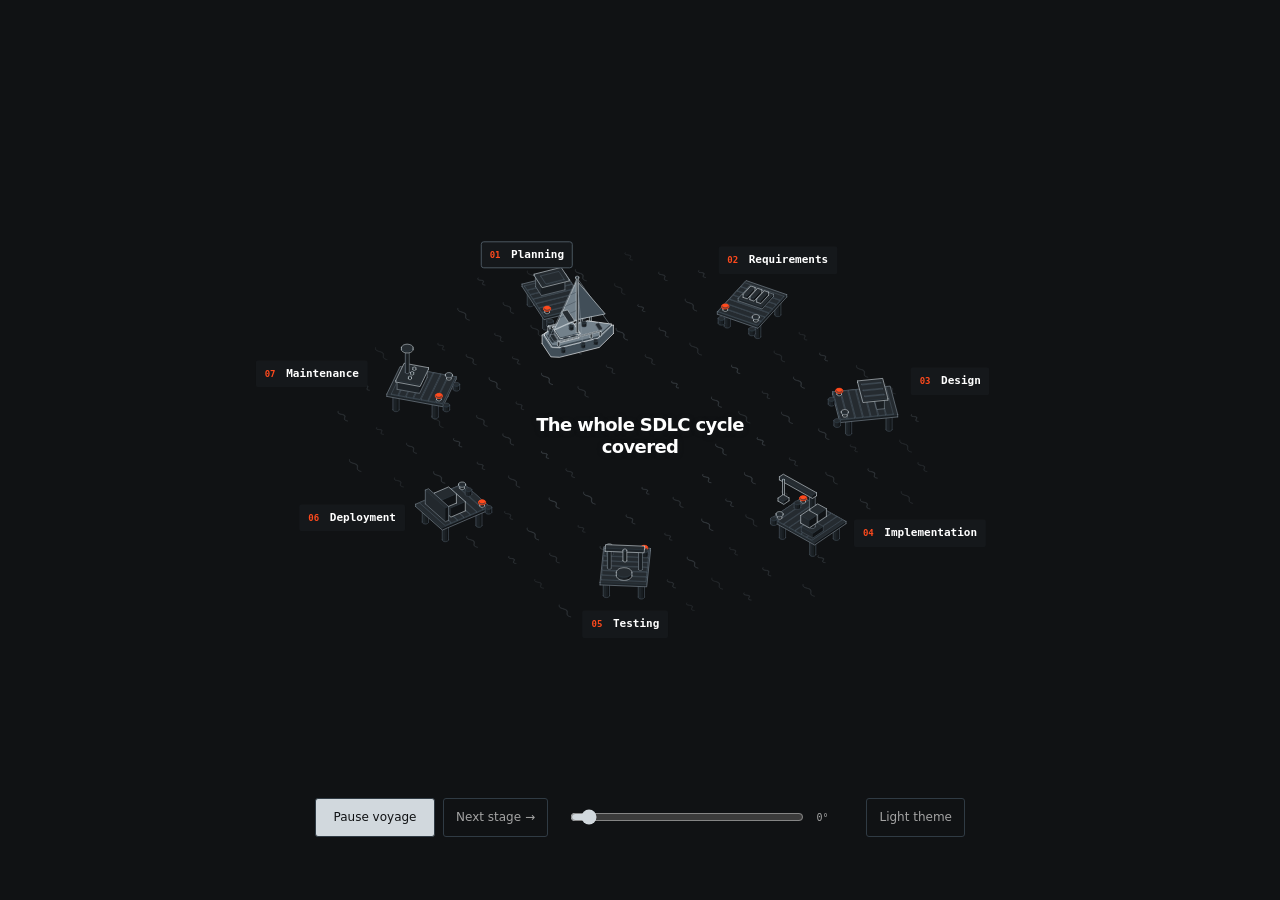
==== commit 83f343a8: "Improves SDLC cycle svg" ====
--- a/sdlc-boat/index.html
+++ b/sdlc-boat/index.html
@@ -112,11 +112,12 @@
 body{margin:0;background:var(--anatomy-page);color:var(--anatomy-text);font:14px/1.6 ui-sans-serif,system-ui,-apple-system,"Segoe UI",sans-serif;-webkit-font-smoothing:antialiased}
 .iso-page{width:min(1120px,100% - 32px);margin:64px auto 96px}
 </style><style>
-.iso{--stage-label-ink:#ffffff}.iso[data-theme=light]{--stage-label-ink:#111111}
+.iso{--anatomy-page:#101214;--anatomy-card:#15181b;--anatomy-paper:#15181b;--anatomy-top:#252b30;--anatomy-shade-0:#101316;--anatomy-shade-1:#191e22;--anatomy-shade-2:#1d2328;--anatomy-shade-3:#22282d;--anatomy-mid:#818d97;--anatomy-hi:#d1d8dd;--anatomy-lo:#4a5660;--anatomy-faint:#303b44}.iso[data-theme=light]{--anatomy-page:#f2f1ec;--anatomy-card:#fbfbf7;--anatomy-paper:#fbfbf7;--anatomy-top:#fff;--anatomy-shade-0:#d6dcd9;--anatomy-shade-1:#e0e5e1;--anatomy-shade-2:#e9ede8;--anatomy-shade-3:#f3f4ee;--anatomy-mid:#7c898d;--anatomy-hi:#26353c;--anatomy-lo:#a4b0b0;--anatomy-faint:#d1d9d6}
 
-.iso-page{width:min(1120px,100% - 48px);margin:48px auto 60px}.iso{--anatomy-page:#101214;--anatomy-card:#15181b;--anatomy-paper:#15181b;--anatomy-top:#252b30;--anatomy-shade-0:#101316;--anatomy-shade-1:#191e22;--anatomy-shade-2:#1d2328;--anatomy-shade-3:#22282d;--anatomy-mid:#818d97;--anatomy-hi:#d1d8dd;--anatomy-lo:#4a5660;--anatomy-faint:#303b44}.iso[data-theme=light]{--anatomy-page:#f2f1ec;--anatomy-card:#fbfbf7;--anatomy-paper:#fbfbf7;--anatomy-top:#fff;--anatomy-shade-0:#d6dcd9;--anatomy-shade-1:#e0e5e1;--anatomy-shade-2:#e9ede8;--anatomy-shade-3:#f3f4ee;--anatomy-mid:#7c898d;--anatomy-hi:#26353c;--anatomy-lo:#a4b0b0;--anatomy-faint:#d1d9d6}header{margin-bottom:28px}.eyebrow,.edition{font:10px/1.7 ui-monospace,monospace;letter-spacing:1.5px;color:var(--anatomy-muted)}.title-row{display:flex;align-items:end;justify-content:space-between;gap:30px}.edition{text-align:right;padding-bottom:15px}h1{font:500 clamp(40px,6vw,72px)/1.03 system-ui;letter-spacing:-3px;margin:24px 0 20px;color:var(--anatomy-strong)}header p{font:15px/1.7 system-ui;margin:0}.iso-figure{margin:0}.iso-plate{background:var(--anatomy-card)}.voyage{position:relative;touch-action:pan-y}.wave-ink{fill:var(--anatomy-mid);stroke:var(--anatomy-mid);stroke-width:.5;stroke-linejoin:round;vector-effect:non-scaling-stroke}.wave-ripple{pointer-events:none}.harbor{cursor:pointer}.harbor:hover .iso-edge{stroke:var(--anatomy-hi)}[data-theme=dark] #boat{--anatomy-lit-top:#73818b;--anatomy-lit-shade:#414e58;--anatomy-face:#46535d}.harbor-label{position:absolute;transform:translate(-50%,-50%);white-space:nowrap;font:700 11px/1.4 ui-monospace,monospace!important;background:var(--anatomy-card);color:var(--stage-label-ink);padding:6px 9px!important}.harbor-label span{font-size:9px;opacity:1;margin-right:4px}.harbor-label[aria-pressed=true]{border-color:var(--anatomy-hi);color:var(--stage-label-ink)}button{background:transparent;border:1px solid var(--anatomy-faint);color:inherit;border-radius:3px;padding:12px 14px;font:12px/1.4 system-ui;cursor:pointer}button:hover{border-color:var(--anatomy-mid);background:#8881}button:focus-visible,input:focus-visible,.voyage:focus-visible{outline:2px solid var(--anatomy-hi);outline-offset:4px}.controls{display:flex;align-items:center;gap:24px;padding:22px 0;border-bottom:1px solid var(--anatomy-faint)}.transport{display:flex;gap:8px}.primary{background:var(--anatomy-hi);color:var(--anatomy-page);min-width:125px}.timeline{display:flex;align-items:center;gap:14px;flex:1;font:9px ui-monospace,monospace;letter-spacing:1px}.timeline input{width:100%;min-width:40px;accent-color:var(--anatomy-hi)}.timeline output{min-width:35px}nav{display:grid;grid-template-columns:repeat(7,1fr);gap:8px;margin:24px 0}.step{text-align:left;padding:14px 10px}.step span{display:block;font:9px ui-monospace,monospace;color:var(--anatomy-muted);margin-bottom:12px}.step strong{font-weight:700;font-size:13px;color:var(--stage-label-ink)}.step[aria-pressed=true]{border-color:var(--anatomy-hi);background:#8881}.detail{display:grid;grid-template-columns:1.1fr 1fr;gap:70px;padding:30px 0 40px}.detail h2{font:500 38px/1.1 system-ui;letter-spacing:-1.5px;color:var(--anatomy-strong);margin:12px 0}.detail h3{font:400 20px/1.4 system-ui;color:var(--anatomy-strong);margin:16px 0 10px}.detail p{font:14px/1.75 system-ui;margin:10px 0}.metaphor{opacity:.65}.outputs>div+div{border-top:1px solid var(--anatomy-faint);margin-top:24px;padding-top:20px}.status{display:flex;align-items:center;gap:8px;font:10px/1.6 ui-monospace,monospace;color:var(--anatomy-muted);margin-top:22px}.status-dot{width:5px;height:5px;border-radius:50%;background:var(--anatomy-hi)}footer{display:flex;justify-content:space-between;gap:20px;border-top:1px solid var(--anatomy-faint);padding-top:20px;font:10px/1.7 ui-monospace,monospace;color:var(--anatomy-muted)}
-@media(max-width:760px){.iso-page{width:calc(100% - 32px);margin-top:30px}.edition{display:none}h1{letter-spacing:-2px}.harbor-label{font-size:9px!important;padding:4px 5px!important}.harbor-label span{font-size:8px;margin-right:2px}.harbor-label[data-stop="0"]{left:30%!important}.harbor-label[data-stop="1"]{left:67%!important}.harbor-label[data-stop="3"]{left:85%!important}.harbor-label[data-stop="5"]{left:18%!important}.harbor-label[data-stop="6"]{left:14%!important}.controls{flex-wrap:wrap;gap:14px}.transport{flex:1}.timeline{order:3;flex-basis:100%}nav{grid-template-columns:repeat(4,1fr)}.step{padding:12px 8px}.step strong{font-size:12px}.detail{grid-template-columns:1fr;gap:24px}.iso-plate-corner{font-size:9px!important}.iso-plate-corner[data-corner=title]{max-width:55%;text-align:right}footer{flex-direction:column;gap:6px}}
-</style></head><body class="iso" data-theme="dark"><main class="iso-page"><header><div class="eyebrow">ANATOMY / THE SOFTWARE DEVELOPMENT LIFE CYCLE</div><div class="title-row"><h1>Every release<br>is a round trip.</h1><div class="edition">ONE BOAT · SEVEN HARBORS<br>THE NEXT VOYAGE STARTS WITH FEEDBACK</div></div><p>Chart it. Build it. Deliver it. Learn from it.<br>Follow a release around the SDLC archipelago.</p></header><figure class="iso-figure"><div class="iso-plate"><div class="iso-plate-corners" aria-hidden="true"><span class="iso-plate-corner" data-corner="fig">FIG. 01</span><span class="iso-plate-corner" data-corner="title">The release voyage</span><span class="iso-plate-corner" data-corner="hint">Choose a harbor · ← → · Space to pause</span><span class="iso-plate-corner" data-corner="readout" data-readout>01 / 07 · Plan · moored</span></div><div class="voyage" tabindex="0" role="group" aria-label="SDLC boat journey. Arrow keys visit harbors; Space pauses the voyage."><svg xmlns="http://www.w3.org/2000/svg" class="iso-svg" viewBox="0 0 1120 760" role="img" aria-label="A detailed sailing boat floats over schematic open-water waves on a circular journey through seven SDLC harbors. Planning charts the voyage, requirements sets the manifest, design prepares the plans, implementation builds the cargo, testing checks it, deployment delivers it, and maintenance guides the next voyage."><g id="waves" aria-hidden="true"><g class="wave-ripple" data-wave-phase="0.00000" data-wave-opacity="0.273" opacity="0.273"><path class="wave-ink" d="M618.4 245.2L618.1 245.7L617.9 246.2L617.8 246.6L618 247L618.3 247.3L618.9 247.5L619.6 247.6L620.5 247.7L621.3 247.8L622 248L622.6 248.2L623 248.4L623.2 248.8L623.2 249.2L623 249.6L622.8 250.1L622.5 250.6L622.4 251.1L622.4 251.5L622.6 251.8L623 252.1L623.7 252.2L624.5 252.4L625.3 252.5L625.3 252.5L624.5 252.3L623.8 252.2L623.2 252L622.9 251.7L622.7 251.4L622.8 250.9L623 250.5L623.3 250L623.5 249.4L623.7 249L623.7 248.6L623.6 248.2L623.2 248L622.6 247.8L621.8 247.6L620.9 247.5L620.1 247.4L619.3 247.3L618.7 247.1L618.3 246.9L618 246.6L618 246.2L618.2 245.7L618.4 245.2Z"/></g><g class="wave-ripple" data-wave-phase="2.39996" data-wave-opacity="0.305" opacity="0.305"><path class="wave-ink" d="M718.6 308.5L718.4 309.1L718.2 309.6L718.2 310L718.4 310.4L718.8 310.7L719.4 311L720.1 311.2L721 311.3L721.8 311.5L722.6 311.6L723.2 311.9L723.7 312.2L723.9 312.5L723.9 313L723.8 313.5L723.6 314L723.4 314.5L723.3 315L723.3 315.5L723.6 315.9L724 316.1L724.7 316.4L725.5 316.5L726.4 316.6L726.4 316.6L725.6 316.5L724.8 316.3L724.2 316.1L723.8 315.7L723.7 315.4L723.7 314.9L723.8 314.4L724.1 313.8L724.3 313.3L724.5 312.8L724.5 312.3L724.2 311.9L723.8 311.6L723.2 311.4L722.4 311.3L721.5 311.1L720.6 311L719.8 310.8L719.1 310.6L718.6 310.3L718.4 310L718.3 309.5L718.4 309L718.6 308.5Z"/></g><g class="wave-ripple" data-wave-phase="4.79993" data-wave-opacity="0.307" opacity="0.307"><path class="wave-ink" d="M741.7 328.8L741.5 329.4L741.3 329.9L741.3 330.4L741.5 330.8L741.9 331.1L742.5 331.3L743.3 331.5L744.1 331.7L745 331.8L745.8 332L746.4 332.2L746.9 332.5L747.1 332.9L747.1 333.4L747 333.9L746.8 334.4L746.6 335L746.5 335.5L746.5 335.9L746.8 336.3L747.3 336.6L747.9 336.8L748.8 337L749.7 337.1L749.7 337.1L748.8 336.9L748.1 336.7L747.5 336.5L747.1 336.2L746.9 335.8L746.9 335.3L747.1 334.8L747.3 334.2L747.5 333.7L747.7 333.2L747.6 332.7L747.4 332.3L747 332L746.3 331.8L745.5 331.6L744.6 331.5L743.7 331.3L742.9 331.2L742.3 330.9L741.8 330.7L741.5 330.3L741.5 329.8L741.6 329.3L741.7 328.8Z"/></g><g class="wave-ripple" data-wave-phase="0.91670" data-wave-opacity="0.294" opacity="0.294"><path class="wave-ink" d="M774.8 340.4L774.7 341.1L774.6 341.8L774.8 342.5L775.1 343L775.7 343.5L776.5 343.9L777.4 344.3L778.4 344.6L779.4 344.9L780.4 345.2L781.1 345.6L781.7 346.1L782.1 346.6L782.3 347.3L782.3 347.9L782.3 348.6L782.3 349.3L782.3 350L782.5 350.6L782.9 351.1L783.5 351.6L784.4 352L785.4 352.3L786.4 352.6L786.4 352.6L785.4 352.3L784.5 351.9L783.8 351.5L783.2 351L782.9 350.5L782.7 349.9L782.7 349.2L782.8 348.5L782.9 347.7L782.8 347.1L782.7 346.4L782.3 345.9L781.7 345.4L780.9 345L779.9 344.7L778.9 344.4L777.8 344.1L776.9 343.8L776 343.4L775.4 342.9L775 342.4L774.8 341.8L774.7 341.1L774.8 340.4Z"/></g><g class="wave-ripple" data-wave-phase="3.31667" data-wave-opacity="0.282" opacity="0.282"><path class="wave-ink" d="M806.6 360.7L806.5 361.3L806.4 361.9L806.4 362.5L806.7 363L807.2 363.4L807.9 363.7L808.7 363.9L809.7 364.2L810.6 364.4L811.5 364.7L812.2 365L812.7 365.4L813 365.9L813.1 366.4L813.1 367L812.9 367.6L812.8 368.2L812.8 368.8L812.9 369.3L813.3 369.8L813.8 370.2L814.6 370.5L815.5 370.7L816.5 370.9L816.5 370.9L815.5 370.7L814.7 370.4L814 370.1L813.5 369.7L813.3 369.2L813.2 368.7L813.3 368.1L813.4 367.4L813.6 366.8L813.7 366.2L813.6 365.7L813.3 365.2L812.7 364.8L812 364.5L811.1 364.2L810.2 364L809.2 363.8L808.3 363.5L807.5 363.2L807 362.9L806.6 362.4L806.5 361.9L806.5 361.3L806.6 360.7Z"/></g><g class="wave-ripple" data-wave-phase="5.71663" data-wave-opacity="0.272" opacity="0.272"><path class="wave-ink" d="M832.2 389.4L831.9 390L831.7 390.4L831.6 390.9L831.8 391.2L832.2 391.5L832.7 391.7L833.5 391.8L834.3 391.9L835.1 392.1L835.8 392.2L836.4 392.4L836.8 392.6L837 393L837 393.4L836.8 393.9L836.6 394.4L836.3 394.9L836.2 395.3L836.2 395.7L836.4 396L836.8 396.3L837.5 396.5L838.3 396.6L839.1 396.7L839.1 396.7L838.3 396.6L837.6 396.4L837.1 396.2L836.7 395.9L836.5 395.6L836.6 395.2L836.8 394.7L837.1 394.2L837.3 393.7L837.5 393.2L837.6 392.8L837.4 392.4L837 392.2L836.4 392L835.6 391.9L834.8 391.8L833.9 391.7L833.1 391.5L832.5 391.4L832.1 391.1L831.9 390.8L831.8 390.4L832 389.9L832.2 389.4Z"/></g><g class="wave-ripple" data-wave-phase="1.83341" data-wave-opacity="0.259" opacity="0.259"><path class="wave-ink" d="M543.7 228.5L543.5 229L543.3 229.5L543.2 230L543.4 230.3L543.8 230.6L544.4 230.8L545.1 231L545.9 231.1L546.8 231.2L547.5 231.4L548.1 231.6L548.5 231.9L548.7 232.2L548.7 232.7L548.6 233.2L548.4 233.7L548.2 234.2L548 234.7L548 235.1L548.3 235.4L548.7 235.7L549.4 235.9L550.2 236L551.1 236.1L551.1 236.1L550.3 236L549.5 235.8L548.9 235.6L548.6 235.3L548.4 235L548.4 234.5L548.6 234L548.9 233.5L549.1 233L549.3 232.5L549.3 232L549.1 231.7L548.7 231.4L548.1 231.2L547.3 231.1L546.4 230.9L545.5 230.8L544.8 230.7L544.1 230.5L543.7 230.2L543.4 229.9L543.4 229.5L543.5 229L543.7 228.5Z"/></g><g class="wave-ripple" data-wave-phase="4.23337" data-wave-opacity="0.282" opacity="0.282"><path class="wave-ink" d="M580.9 248.4L580.7 249L580.5 249.6L580.5 250.1L580.7 250.5L581.2 250.8L581.8 251.1L582.6 251.3L583.5 251.5L584.4 251.7L585.2 251.9L585.8 252.1L586.3 252.5L586.6 252.9L586.6 253.4L586.5 253.9L586.3 254.5L586.2 255L586.1 255.6L586.2 256L586.4 256.4L586.9 256.8L587.6 257L588.5 257.2L589.4 257.3L589.4 257.3L588.6 257.2L587.8 256.9L587.2 256.7L586.7 256.3L586.5 255.9L586.5 255.4L586.6 254.9L586.8 254.3L587 253.7L587.2 253.2L587.1 252.7L586.9 252.3L586.4 251.9L585.7 251.7L584.9 251.5L584 251.3L583.1 251.1L582.2 250.9L581.5 250.7L581 250.4L580.7 250L580.7 249.5L580.7 249L580.9 248.4Z"/></g><g class="wave-ripple" data-wave-phase="0.35015" data-wave-opacity="0.310" opacity="0.310"><path class="wave-ink" d="M604.1 273.7L604 274.4L604 275.1L604.1 275.8L604.5 276.3L605.1 276.8L605.8 277.2L606.8 277.6L607.8 277.9L608.8 278.2L609.8 278.6L610.6 279L611.2 279.5L611.5 280L611.7 280.7L611.8 281.3L611.7 282L611.7 282.7L611.8 283.4L612 284L612.4 284.6L613 285L613.9 285.4L614.9 285.8L615.9 286.1L615.9 286.1L614.9 285.7L614 285.4L613.3 285L612.7 284.5L612.3 283.9L612.2 283.3L612.2 282.6L612.2 281.9L612.3 281.1L612.3 280.5L612.1 279.8L611.7 279.3L611.1 278.8L610.3 278.4L609.3 278L608.3 277.7L607.2 277.4L606.2 277.1L605.4 276.7L604.8 276.2L604.4 275.7L604.1 275.1L604.1 274.4L604.1 273.7Z"/></g><g class="wave-ripple" data-wave-phase="2.75011" data-wave-opacity="0.333" opacity="0.333"><path class="wave-ink" d="M694.1 327.5L694 328.2L693.9 328.8L694 329.4L694.3 329.9L694.8 330.4L695.6 330.7L696.4 331L697.4 331.3L698.4 331.6L699.3 331.9L700 332.3L700.6 332.7L700.9 333.2L701.1 333.8L701.1 334.4L701 335.1L700.9 335.7L700.9 336.3L701.1 336.9L701.5 337.4L702.1 337.8L702.8 338.2L703.8 338.4L704.8 338.7L704.8 338.7L703.9 338.4L703 338.1L702.3 337.7L701.8 337.3L701.4 336.8L701.3 336.2L701.4 335.6L701.5 334.9L701.6 334.2L701.6 333.6L701.5 333L701.2 332.5L700.6 332.1L699.8 331.7L698.9 331.4L697.9 331.1L696.9 330.9L696 330.6L695.2 330.3L694.6 329.8L694.2 329.3L694.1 328.8L694 328.2L694.1 327.5Z"/></g><g class="wave-ripple" data-wave-phase="5.15007" data-wave-opacity="0.338" opacity="0.338"><path class="wave-ink" d="M715.1 352.5L715 353.2L714.9 353.8L715 354.4L715.4 355L715.9 355.4L716.7 355.8L717.6 356.1L718.5 356.4L719.5 356.7L720.5 357L721.2 357.4L721.8 357.9L722.2 358.4L722.3 359L722.3 359.6L722.3 360.3L722.2 361L722.2 361.6L722.4 362.2L722.8 362.7L723.4 363.1L724.2 363.5L725.2 363.8L726.2 364.1L726.2 364.1L725.2 363.8L724.4 363.5L723.6 363.1L723.1 362.6L722.8 362.1L722.6 361.5L722.7 360.8L722.8 360.1L722.9 359.4L722.9 358.8L722.7 358.2L722.4 357.6L721.8 357.2L721 356.8L720.1 356.5L719 356.2L718 356L717.1 355.7L716.3 355.3L715.7 354.9L715.3 354.3L715.1 353.8L715 353.1L715.1 352.5Z"/></g><g class="wave-ripple" data-wave-phase="1.26685" data-wave-opacity="0.282" opacity="0.282"><path class="wave-ink" d="M817.9 415.2L817.8 416L817.8 416.7L817.9 417.3L818.3 417.9L818.9 418.4L819.6 418.8L820.6 419.1L821.6 419.5L822.6 419.8L823.6 420.1L824.4 420.5L825 421L825.3 421.6L825.5 422.2L825.6 422.9L825.5 423.6L825.5 424.3L825.6 425L825.8 425.6L826.2 426.1L826.8 426.6L827.7 427L828.7 427.3L829.8 427.6L829.8 427.6L828.7 427.3L827.8 426.9L827.1 426.5L826.5 426L826.1 425.5L826 424.8L826 424.1L826 423.4L826.1 422.7L826.1 422L825.9 421.4L825.5 420.8L824.9 420.3L824.1 419.9L823.1 419.6L822.1 419.3L821 419L820 418.6L819.2 418.2L818.6 417.8L818.2 417.2L817.9 416.6L817.9 415.9L817.9 415.2Z"/></g><g class="wave-ripple" data-wave-phase="3.66681" data-wave-opacity="0.265" opacity="0.265"><path class="wave-ink" d="M839.6 439.2L839.4 439.8L839.3 440.4L839.4 440.9L839.6 441.3L840 441.7L840.7 442L841.5 442.2L842.4 442.4L843.3 442.6L844.2 442.8L844.8 443.1L845.3 443.5L845.6 443.9L845.7 444.4L845.6 445L845.4 445.6L845.3 446.1L845.2 446.7L845.3 447.2L845.6 447.6L846.1 448L846.9 448.2L847.7 448.4L848.7 448.6L848.7 448.6L847.8 448.4L847 448.2L846.4 447.9L845.9 447.5L845.7 447.1L845.6 446.6L845.7 446L845.9 445.4L846.1 444.8L846.2 444.2L846.2 443.7L845.9 443.3L845.4 442.9L844.7 442.6L843.9 442.4L842.9 442.2L842 442L841.1 441.8L840.4 441.6L839.9 441.2L839.6 440.8L839.5 440.3L839.5 439.8L839.6 439.2Z"/></g><g class="wave-ripple" data-wave-phase="6.06678" data-wave-opacity="0.275" opacity="0.275"><path class="wave-ink" d="M495.3 244.3L495.2 245L495.1 245.6L495.3 246.2L495.6 246.8L496.1 247.3L496.9 247.6L497.8 248L498.8 248.3L499.8 248.6L500.7 248.9L501.5 249.3L502 249.7L502.4 250.3L502.6 250.9L502.6 251.5L502.5 252.2L502.5 252.9L502.5 253.5L502.7 254.1L503.1 254.6L503.7 255.1L504.5 255.4L505.5 255.7L506.5 256L506.5 256L505.6 255.7L504.7 255.4L503.9 255L503.4 254.5L503 254L502.9 253.4L502.9 252.7L503 252L503.1 251.3L503.1 250.7L503 250L502.6 249.5L502 249.1L501.3 248.7L500.3 248.4L499.3 248.1L498.2 247.8L497.3 247.5L496.5 247.1L495.9 246.7L495.5 246.2L495.3 245.6L495.2 244.9L495.3 244.3Z"/></g><g class="wave-ripple" data-wave-phase="2.18356" data-wave-opacity="0.297" opacity="0.297"><path class="wave-ink" d="M533.6 259.8L533.4 260.5L533.4 261.1L533.5 261.7L533.8 262.2L534.3 262.7L535 263L535.9 263.3L536.8 263.6L537.8 263.8L538.7 264.1L539.4 264.5L540 264.9L540.3 265.4L540.5 266L540.5 266.6L540.4 267.3L540.3 267.9L540.3 268.5L540.4 269.1L540.8 269.6L541.4 270L542.2 270.3L543.1 270.6L544.1 270.8L544.1 270.8L543.2 270.6L542.3 270.3L541.6 269.9L541.1 269.5L540.8 269L540.7 268.4L540.7 267.7L540.9 267.1L541 266.4L541 265.8L540.9 265.2L540.6 264.7L540 264.3L539.3 263.9L538.3 263.7L537.3 263.4L536.3 263.1L535.4 262.9L534.6 262.5L534 262.1L533.7 261.6L533.5 261.1L533.5 260.5L533.6 259.8Z"/></g><g class="wave-ripple" data-wave-phase="4.58352" data-wave-opacity="0.319" opacity="0.319"><path class="wave-ink" d="M560.2 280.7L559.9 281.2L559.7 281.7L559.6 282.1L559.8 282.5L560.2 282.8L560.7 283L561.5 283.1L562.3 283.2L563.1 283.4L563.8 283.5L564.4 283.7L564.8 284L565 284.3L565 284.7L564.9 285.2L564.6 285.7L564.4 286.2L564.2 286.6L564.2 287L564.5 287.4L564.9 287.6L565.5 287.8L566.3 287.9L567.2 288L567.2 288L566.4 287.9L565.7 287.8L565.1 287.6L564.7 287.3L564.6 286.9L564.6 286.5L564.8 286L565.1 285.5L565.4 285L565.6 284.5L565.6 284.1L565.4 283.7L565 283.5L564.4 283.3L563.6 283.2L562.8 283.1L561.9 283L561.1 282.8L560.5 282.6L560.1 282.4L559.9 282.1L559.8 281.7L560 281.2L560.2 280.7Z"/></g><g class="wave-ripple" data-wave-phase="0.70030" data-wave-opacity="0.345" opacity="0.345"><path class="wave-ink" d="M577.7 302.5L577.5 303.1L577.4 303.7L577.5 304.2L577.7 304.7L578.2 305.1L578.8 305.4L579.7 305.6L580.6 305.8L581.5 306.1L582.3 306.3L583 306.6L583.5 307L583.8 307.4L583.9 307.9L583.8 308.5L583.7 309.1L583.6 309.7L583.5 310.2L583.6 310.8L583.9 311.2L584.5 311.5L585.2 311.8L586.1 312L587 312.2L587 312.2L586.1 312L585.3 311.8L584.7 311.5L584.2 311.1L584 310.6L583.9 310.1L584 309.5L584.2 308.9L584.4 308.3L584.4 307.7L584.4 307.2L584.1 306.7L583.6 306.4L582.9 306.1L582 305.9L581.1 305.7L580.1 305.5L579.2 305.2L578.5 304.9L578 304.6L577.7 304.2L577.6 303.7L577.6 303.1L577.7 302.5Z"/></g><g class="wave-ripple" data-wave-phase="3.10026" data-wave-opacity="0.360" opacity="0.360"><path class="wave-ink" d="M610.4 319.7L610.4 320.5L610.3 321.2L610.5 321.8L610.8 322.4L611.4 322.9L612.2 323.3L613.1 323.6L614.1 323.9L615.2 324.3L616.1 324.6L616.9 325L617.5 325.5L617.9 326.1L618.1 326.7L618.1 327.4L618.1 328.1L618.1 328.8L618.1 329.4L618.3 330.1L618.7 330.6L619.4 331.1L620.2 331.5L621.2 331.8L622.3 332.1L622.3 332.1L621.3 331.8L620.4 331.4L619.6 331L619 330.5L618.7 329.9L618.5 329.3L618.5 328.6L618.6 327.9L618.6 327.2L618.6 326.5L618.5 325.8L618.1 325.3L617.5 324.8L616.7 324.4L615.7 324.1L614.6 323.8L613.6 323.5L612.6 323.1L611.8 322.7L611.1 322.3L610.7 321.7L610.5 321.1L610.4 320.4L610.4 319.7Z"/></g><g class="wave-ripple" data-wave-phase="5.50022" data-wave-opacity="0.364" opacity="0.364"><path class="wave-ink" d="M652.7 340.2L652.5 340.8L652.3 341.4L652.3 341.8L652.5 342.3L653 342.6L653.6 342.9L654.4 343.1L655.2 343.2L656.1 343.4L656.9 343.6L657.6 343.9L658 344.2L658.3 344.6L658.3 345.1L658.2 345.6L658 346.2L657.9 346.7L657.8 347.2L657.8 347.7L658.1 348.1L658.6 348.4L659.3 348.7L660.2 348.8L661.1 349L661.1 349L660.2 348.8L659.5 348.6L658.8 348.3L658.4 348L658.2 347.6L658.2 347.1L658.3 346.6L658.5 346L658.7 345.4L658.9 344.9L658.8 344.4L658.6 344L658.1 343.7L657.5 343.4L656.7 343.2L655.7 343.1L654.8 342.9L654 342.7L653.3 342.5L652.8 342.2L652.5 341.8L652.5 341.3L652.5 340.8L652.7 340.2Z"/></g><g class="wave-ripple" data-wave-phase="1.61700" data-wave-opacity="0.368" opacity="0.368"><path class="wave-ink" d="M680.8 366.6L680.5 367.2L680.4 367.7L680.3 368.1L680.5 368.5L680.9 368.8L681.5 369L682.2 369.2L683.1 369.3L683.9 369.5L684.7 369.6L685.3 369.8L685.7 370.1L685.9 370.5L685.9 370.9L685.8 371.4L685.5 371.9L685.3 372.4L685.2 372.9L685.2 373.3L685.4 373.7L685.9 374L686.6 374.2L687.4 374.3L688.3 374.4L688.3 374.4L687.4 374.3L686.7 374.1L686.1 373.9L685.7 373.6L685.6 373.2L685.6 372.8L685.8 372.3L686 371.7L686.3 371.2L686.4 370.7L686.4 370.3L686.2 369.9L685.8 369.6L685.2 369.4L684.4 369.3L683.5 369.1L682.7 369L681.9 368.9L681.2 368.7L680.8 368.4L680.5 368.1L680.5 367.6L680.6 367.2L680.8 366.6Z"/></g><g class="wave-ripple" data-wave-phase="4.01696" data-wave-opacity="0.361" opacity="0.361"><path class="wave-ink" d="M703.4 388.6L703.3 389.3L703.2 390L703.4 390.6L703.7 391.1L704.2 391.6L705 392L705.9 392.3L706.9 392.6L707.9 392.9L708.8 393.2L709.6 393.6L710.2 394.1L710.5 394.6L710.7 395.2L710.7 395.9L710.7 396.5L710.6 397.2L710.6 397.9L710.8 398.5L711.2 399L711.8 399.4L712.7 399.8L713.6 400.1L714.7 400.4L714.7 400.4L713.7 400.1L712.8 399.7L712.1 399.4L711.5 398.9L711.2 398.3L711.1 397.7L711.1 397.1L711.2 396.4L711.3 395.7L711.3 395L711.1 394.4L710.7 393.9L710.2 393.4L709.4 393L708.4 392.7L707.4 392.4L706.4 392.1L705.4 391.8L704.6 391.5L704 391L703.6 390.5L703.4 389.9L703.3 389.3L703.4 388.6Z"/></g><g class="wave-ripple" data-wave-phase="0.13374" data-wave-opacity="0.339" opacity="0.339"><path class="wave-ink" d="M738 403.5L737.8 404.2L737.8 404.8L737.9 405.4L738.1 405.9L738.7 406.3L739.4 406.7L740.3 407L741.2 407.3L742.2 407.5L743.1 407.8L743.8 408.2L744.4 408.6L744.7 409.1L744.8 409.6L744.8 410.3L744.7 410.9L744.6 411.6L744.6 412.2L744.8 412.7L745.1 413.2L745.7 413.6L746.5 414L747.4 414.2L748.5 414.5L748.5 414.5L747.5 414.2L746.7 413.9L745.9 413.5L745.4 413.1L745.1 412.6L745 412L745.1 411.4L745.2 410.7L745.3 410.1L745.4 409.4L745.3 408.9L744.9 408.4L744.4 408L743.6 407.6L742.7 407.3L741.7 407.1L740.7 406.8L739.8 406.5L739 406.2L738.4 405.8L738.1 405.3L737.9 404.8L737.9 404.2L738 403.5Z"/></g><g class="wave-ripple" data-wave-phase="2.53370" data-wave-opacity="0.317" opacity="0.317"><path class="wave-ink" d="M770.2 421.2L769.9 421.7L769.7 422.2L769.6 422.7L769.7 423L770.1 423.3L770.7 423.5L771.4 423.6L772.2 423.7L773.1 423.9L773.8 424L774.4 424.2L774.8 424.5L775 424.8L775 425.2L774.8 425.7L774.6 426.2L774.3 426.7L774.2 427.1L774.2 427.5L774.4 427.9L774.8 428.1L775.5 428.3L776.3 428.4L777.1 428.5L777.1 428.5L776.3 428.4L775.6 428.3L775.1 428.1L774.7 427.8L774.5 427.4L774.6 427L774.8 426.5L775.1 426L775.3 425.5L775.5 425L775.5 424.6L775.4 424.3L775 424L774.4 423.8L773.6 423.7L772.7 423.6L771.9 423.5L771.1 423.3L770.5 423.2L770 422.9L769.8 422.6L769.8 422.2L769.9 421.7L770.2 421.2Z"/></g><g class="wave-ripple" data-wave-phase="4.93367" data-wave-opacity="0.298" opacity="0.298"><path class="wave-ink" d="M789.9 444.4L789.7 445L789.6 445.6L789.6 446.2L789.9 446.6L790.4 447L791 447.3L791.9 447.6L792.8 447.8L793.7 448L794.5 448.3L795.2 448.6L795.7 448.9L796 449.4L796.1 449.9L796.1 450.5L795.9 451.1L795.8 451.7L795.7 452.2L795.8 452.7L796.2 453.2L796.7 453.5L797.4 453.8L798.3 454L799.3 454.2L799.3 454.2L798.4 454L797.6 453.8L796.9 453.5L796.4 453.1L796.2 452.6L796.1 452.1L796.2 451.5L796.4 450.9L796.6 450.3L796.7 449.7L796.6 449.2L796.3 448.7L795.8 448.3L795.1 448.1L794.2 447.8L793.3 447.6L792.3 447.4L791.4 447.2L790.7 446.9L790.2 446.5L789.9 446.1L789.7 445.6L789.8 445L789.9 444.4Z"/></g><g class="wave-ripple" data-wave-phase="1.05044" data-wave-opacity="0.269" opacity="0.269"><path class="wave-ink" d="M819.4 466.5L819.3 467.2L819.3 467.9L819.5 468.6L819.8 469.1L820.4 469.6L821.2 470L822.1 470.4L823.1 470.7L824.1 471L825.1 471.4L825.9 471.8L826.5 472.2L826.9 472.8L827 473.4L827.1 474.1L827.1 474.8L827 475.5L827.1 476.2L827.3 476.8L827.7 477.3L828.3 477.8L829.2 478.2L830.2 478.5L831.2 478.8L831.2 478.8L830.2 478.5L829.3 478.1L828.6 477.7L828 477.2L827.6 476.7L827.5 476L827.5 475.3L827.5 474.6L827.6 473.9L827.6 473.2L827.4 472.6L827 472L826.4 471.6L825.6 471.2L824.7 470.8L823.6 470.5L822.5 470.2L821.6 469.9L820.7 469.5L820.1 469L819.7 468.5L819.5 467.9L819.4 467.2L819.4 466.5Z"/></g><g class="wave-ripple" data-wave-phase="3.45041" data-wave-opacity="0.269" opacity="0.269"><path class="wave-ink" d="M448.5 247.7L448.4 248.4L448.4 249.1L448.5 249.7L448.8 250.3L449.4 250.8L450.2 251.2L451.1 251.5L452.1 251.8L453.1 252.2L454 252.5L454.8 252.9L455.4 253.4L455.8 253.9L456 254.5L456 255.2L456 255.9L455.9 256.6L456 257.2L456.2 257.8L456.6 258.4L457.2 258.8L458 259.2L459 259.5L460.1 259.8L460.1 259.8L459.1 259.5L458.2 259.2L457.4 258.8L456.9 258.3L456.5 257.7L456.4 257.1L456.4 256.4L456.5 255.7L456.5 255L456.5 254.3L456.4 253.7L456 253.1L455.4 252.7L454.6 252.3L453.6 252L452.6 251.7L451.5 251.4L450.6 251L449.7 250.7L449.1 250.2L448.7 249.7L448.5 249.1L448.5 248.4L448.5 247.7Z"/></g><g class="wave-ripple" data-wave-phase="5.85037" data-wave-opacity="0.347" opacity="0.347"><path class="wave-ink" d="M536.4 303.1L536.3 303.8L536.3 304.5L536.4 305.1L536.8 305.7L537.3 306.2L538.1 306.6L539 306.9L540 307.2L541 307.5L542 307.9L542.8 308.3L543.4 308.8L543.7 309.3L543.9 309.9L544 310.6L543.9 311.3L543.9 312L543.9 312.7L544.1 313.3L544.5 313.8L545.2 314.3L546 314.6L547 315L548.1 315.3L548.1 315.3L547.1 314.9L546.2 314.6L545.4 314.2L544.8 313.7L544.5 313.1L544.3 312.5L544.3 311.8L544.4 311.1L544.5 310.4L544.5 309.7L544.3 309.1L543.9 308.6L543.3 308.1L542.5 307.7L541.6 307.4L540.5 307.1L539.5 306.7L538.5 306.4L537.7 306L537 305.6L536.6 305L536.4 304.4L536.4 303.8L536.4 303.1Z"/></g><g class="wave-ripple" data-wave-phase="1.96715" data-wave-opacity="0.379" opacity="0.379"><path class="wave-ink" d="M564 330.6L563.8 331.3L563.7 331.9L563.8 332.4L564 332.9L564.5 333.3L565.2 333.6L566 333.9L567 334.2L567.9 334.4L568.8 334.7L569.5 335L570 335.4L570.3 335.8L570.4 336.4L570.4 337L570.3 337.6L570.1 338.2L570.1 338.8L570.2 339.3L570.6 339.8L571.1 340.1L571.9 340.4L572.8 340.7L573.8 340.9L573.8 340.9L572.9 340.7L572 340.4L571.4 340.1L570.9 339.7L570.6 339.2L570.5 338.6L570.6 338L570.8 337.4L570.9 336.8L571 336.2L570.9 335.6L570.6 335.2L570.1 334.8L569.3 334.5L568.5 334.2L567.5 334L566.5 333.8L565.6 333.5L564.9 333.2L564.3 332.8L564 332.4L563.8 331.8L563.9 331.3L564 330.6Z"/></g><g class="wave-ripple" data-wave-phase="4.36711" data-wave-opacity="0.402" opacity="0.402"><path class="wave-ink" d="M594 357.3L593.7 357.8L593.5 358.3L593.4 358.7L593.6 359.1L593.9 359.4L594.5 359.6L595.2 359.7L596 359.8L596.9 359.9L597.6 360.1L598.2 360.3L598.6 360.5L598.8 360.9L598.8 361.3L598.6 361.7L598.3 362.2L598.1 362.7L598 363.2L598 363.6L598.2 363.9L598.6 364.2L599.2 364.4L600 364.5L600.9 364.6L600.9 364.6L600.1 364.4L599.4 364.3L598.8 364.1L598.5 363.8L598.3 363.5L598.4 363L598.6 362.6L598.8 362.1L599.1 361.6L599.3 361.1L599.3 360.7L599.2 360.3L598.8 360.1L598.1 359.9L597.4 359.7L596.5 359.6L595.7 359.6L594.9 359.4L594.3 359.2L593.8 359L593.6 358.7L593.6 358.3L593.8 357.8L594 357.3Z"/></g><g class="wave-ripple" data-wave-phase="0.48389" data-wave-opacity="0.401" opacity="0.401"><path class="wave-ink" d="M630.3 371.7L630.1 372.4L630 373L630.1 373.6L630.4 374.1L630.9 374.5L631.6 374.8L632.5 375.1L633.4 375.3L634.3 375.6L635.2 375.9L635.9 376.2L636.5 376.6L636.8 377.1L636.9 377.6L636.9 378.2L636.8 378.9L636.7 379.5L636.6 380.1L636.8 380.6L637.1 381.1L637.7 381.5L638.5 381.8L639.4 382.1L640.4 382.3L640.4 382.3L639.4 382L638.6 381.7L637.9 381.4L637.4 381L637.1 380.5L637 379.9L637.1 379.3L637.3 378.7L637.4 378L637.5 377.4L637.3 376.9L637 376.4L636.5 376L635.8 375.7L634.9 375.4L633.9 375.2L632.9 374.9L632 374.7L631.2 374.4L630.7 374L630.3 373.5L630.2 373L630.2 372.4L630.3 371.7Z"/></g><g class="wave-ripple" data-wave-phase="2.88385" data-wave-opacity="0.392" opacity="0.392"><path class="wave-ink" d="M658.9 387.9L658.8 388.6L658.7 389.3L658.9 389.9L659.2 390.5L659.8 391L660.5 391.4L661.5 391.7L662.5 392L663.5 392.3L664.4 392.7L665.2 393.1L665.8 393.5L666.2 394.1L666.3 394.7L666.4 395.4L666.3 396.1L666.3 396.8L666.3 397.4L666.5 398L666.9 398.5L667.5 399L668.4 399.4L669.4 399.7L670.4 400L670.4 400L669.4 399.7L668.5 399.3L667.8 398.9L667.2 398.4L666.9 397.9L666.7 397.3L666.7 396.6L666.8 395.9L666.9 395.2L666.9 394.5L666.7 393.9L666.3 393.3L665.8 392.9L665 392.5L664 392.2L663 391.9L661.9 391.6L660.9 391.2L660.1 390.9L659.5 390.4L659.1 389.9L658.9 389.3L658.8 388.6L658.9 387.9Z"/></g><g class="wave-ripple" data-wave-phase="5.28381" data-wave-opacity="0.383" opacity="0.383"><path class="wave-ink" d="M678.8 412.9L678.5 413.4L678.3 413.9L678.3 414.4L678.5 414.8L678.9 415.1L679.5 415.3L680.3 415.5L681.1 415.6L682 415.8L682.7 416L683.4 416.2L683.8 416.5L684 416.9L684 417.3L683.9 417.8L683.7 418.3L683.5 418.9L683.4 419.4L683.4 419.8L683.7 420.2L684.1 420.4L684.8 420.7L685.6 420.8L686.5 420.9L686.5 420.9L685.7 420.8L684.9 420.6L684.3 420.4L683.9 420.1L683.8 419.7L683.8 419.2L683.9 418.7L684.2 418.2L684.4 417.6L684.6 417.1L684.6 416.7L684.4 416.3L683.9 416L683.3 415.8L682.5 415.6L681.6 415.5L680.7 415.3L679.9 415.2L679.2 415L678.8 414.7L678.5 414.3L678.5 413.9L678.6 413.4L678.8 412.9Z"/></g><g class="wave-ripple" data-wave-phase="1.40059" data-wave-opacity="0.359" opacity="0.359"><path class="wave-ink" d="M707.9 433.1L707.6 433.6L707.4 434.1L707.4 434.6L707.6 435L708 435.3L708.6 435.6L709.4 435.8L710.3 435.9L711.1 436.1L711.9 436.3L712.6 436.5L713 436.8L713.2 437.2L713.3 437.7L713.1 438.2L712.9 438.7L712.8 439.3L712.7 439.8L712.7 440.2L713 440.6L713.4 440.9L714.1 441.1L714.9 441.3L715.9 441.4L715.9 441.4L715 441.3L714.3 441.1L713.7 440.8L713.2 440.5L713.1 440.1L713.1 439.6L713.2 439.1L713.4 438.5L713.7 438L713.8 437.5L713.8 437L713.6 436.6L713.1 436.3L712.5 436.1L711.7 435.9L710.8 435.8L709.9 435.6L709.1 435.4L708.4 435.2L707.9 434.9L707.6 434.5L707.6 434.1L707.7 433.6L707.9 433.1Z"/></g><g class="wave-ripple" data-wave-phase="3.80056" data-wave-opacity="0.324" opacity="0.324"><path class="wave-ink" d="M747.5 448.8L747.4 449.5L747.4 450.2L747.6 450.8L747.9 451.4L748.5 451.9L749.2 452.3L750.2 452.6L751.2 453L752.2 453.3L753.1 453.6L753.9 454L754.5 454.5L754.9 455L755.1 455.7L755.1 456.3L755.1 457L755.1 457.7L755.1 458.4L755.3 459L755.7 459.5L756.3 460L757.2 460.4L758.2 460.7L759.2 461L759.2 461L758.2 460.7L757.3 460.3L756.6 459.9L756 459.4L755.7 458.9L755.5 458.3L755.5 457.6L755.6 456.8L755.7 456.1L755.6 455.5L755.5 454.8L755.1 454.3L754.5 453.8L753.7 453.4L752.7 453.1L751.7 452.8L750.6 452.5L749.6 452.1L748.8 451.8L748.2 451.3L747.8 450.8L747.6 450.1L747.5 449.5L747.5 448.8Z"/></g><g class="wave-ripple" data-wave-phase="6.20052" data-wave-opacity="0.293" opacity="0.293"><path class="wave-ink" d="M780.1 473.8L780 474.5L779.9 475.1L779.9 475.6L780.2 476.1L780.7 476.5L781.4 476.8L782.2 477.1L783.1 477.3L784.1 477.6L784.9 477.8L785.6 478.1L786.2 478.5L786.5 479L786.6 479.5L786.5 480.1L786.4 480.7L786.3 481.3L786.2 481.9L786.4 482.4L786.7 482.9L787.2 483.3L788 483.6L788.9 483.8L789.9 484L789.9 484L789 483.8L788.1 483.5L787.5 483.2L787 482.8L786.7 482.3L786.6 481.8L786.7 481.2L786.9 480.5L787 479.9L787.1 479.3L787 478.8L786.7 478.3L786.2 477.9L785.5 477.6L784.6 477.4L783.6 477.1L782.7 476.9L781.8 476.7L781 476.4L780.5 476L780.1 475.6L780 475L780 474.5L780.1 473.8Z"/></g><g class="wave-ripple" data-wave-phase="2.31730" data-wave-opacity="0.265" opacity="0.265"><path class="wave-ink" d="M804.4 501L804.1 501.5L803.9 502L803.8 502.5L804 502.8L804.3 503.1L804.9 503.3L805.6 503.4L806.4 503.5L807.3 503.6L808 503.8L808.6 504L809 504.2L809.2 504.6L809.2 505L809 505.5L808.7 505.9L808.5 506.4L808.4 506.9L808.4 507.3L808.6 507.6L809 507.9L809.6 508.1L810.4 508.2L811.3 508.3L811.3 508.3L810.5 508.2L809.8 508L809.2 507.8L808.9 507.5L808.7 507.2L808.8 506.8L809 506.3L809.2 505.8L809.5 505.3L809.7 504.8L809.7 504.4L809.6 504L809.2 503.8L808.5 503.6L807.8 503.5L806.9 503.4L806.1 503.3L805.3 503.1L804.7 503L804.2 502.7L804 502.4L804 502L804.1 501.5L804.4 501Z"/></g><g class="wave-ripple" data-wave-phase="4.71726" data-wave-opacity="0.257" opacity="0.257"><path class="wave-ink" d="M400.1 253.9L399.8 254.4L399.6 254.9L399.6 255.4L399.7 255.7L400.1 256L400.7 256.2L401.4 256.4L402.2 256.5L403 256.6L403.8 256.7L404.4 256.9L404.8 257.2L405 257.5L405 258L404.8 258.4L404.6 258.9L404.3 259.4L404.2 259.9L404.2 260.3L404.4 260.6L404.9 260.9L405.5 261.1L406.3 261.2L407.2 261.3L407.2 261.3L406.4 261.2L405.6 261L405.1 260.8L404.7 260.5L404.6 260.2L404.6 259.8L404.8 259.3L405.1 258.8L405.3 258.2L405.5 257.8L405.5 257.3L405.3 257L404.9 256.7L404.3 256.5L403.6 256.4L402.7 256.3L401.8 256.2L401.1 256.1L400.4 255.9L400 255.6L399.8 255.3L399.8 254.9L399.9 254.4L400.1 253.9Z"/></g><g class="wave-ripple" data-wave-phase="0.83404" data-wave-opacity="0.291" opacity="0.291"><path class="wave-ink" d="M421.5 277.4L421.4 278.1L421.4 278.7L421.5 279.3L421.8 279.8L422.3 280.3L423 280.6L423.9 281L424.9 281.2L425.9 281.5L426.8 281.8L427.5 282.2L428.1 282.6L428.4 283.1L428.5 283.7L428.5 284.3L428.5 285L428.4 285.6L428.4 286.2L428.6 286.8L428.9 287.3L429.5 287.7L430.3 288.1L431.3 288.4L432.3 288.6L432.3 288.6L431.3 288.3L430.5 288L429.7 287.6L429.2 287.2L428.9 286.7L428.8 286.1L428.8 285.5L428.9 284.8L429.1 284.1L429.1 283.5L429 282.9L428.6 282.4L428.1 282L427.3 281.6L426.4 281.3L425.4 281L424.4 280.8L423.4 280.5L422.6 280.2L422.1 279.7L421.7 279.2L421.5 278.7L421.5 278.1L421.5 277.4Z"/></g><g class="wave-ripple" data-wave-phase="3.23400" data-wave-opacity="0.326" opacity="0.326"><path class="wave-ink" d="M451.8 301.9L451.7 302.6L451.6 303.2L451.7 303.8L452.1 304.4L452.6 304.8L453.3 305.2L454.3 305.5L455.2 305.8L456.2 306.1L457.1 306.4L457.9 306.8L458.5 307.3L458.8 307.8L459 308.4L459 309L459 309.7L458.9 310.4L458.9 311L459.1 311.6L459.5 312.1L460.1 312.6L460.9 312.9L461.9 313.2L462.9 313.5L462.9 313.5L461.9 313.2L461.1 312.9L460.3 312.5L459.8 312L459.4 311.5L459.3 310.9L459.3 310.2L459.4 309.5L459.5 308.8L459.6 308.2L459.4 307.6L459.1 307.1L458.5 306.6L457.7 306.2L456.8 305.9L455.7 305.7L454.7 305.4L453.8 305.1L453 304.7L452.3 304.3L452 303.8L451.8 303.2L451.7 302.5L451.8 301.9Z"/></g><g class="wave-ripple" data-wave-phase="5.63396" data-wave-opacity="0.358" opacity="0.358"><path class="wave-ink" d="M495.1 321.7L494.8 322.2L494.6 322.7L494.5 323.1L494.7 323.5L495.1 323.8L495.7 324L496.4 324.2L497.2 324.3L498.1 324.4L498.8 324.6L499.4 324.8L499.8 325.1L500 325.4L500 325.9L499.9 326.3L499.7 326.8L499.4 327.3L499.3 327.8L499.3 328.2L499.6 328.6L500 328.9L500.7 329L501.5 329.2L502.3 329.3L502.3 329.3L501.5 329.2L500.8 329L500.2 328.8L499.8 328.5L499.7 328.1L499.7 327.7L499.9 327.2L500.2 326.7L500.4 326.1L500.6 325.7L500.6 325.2L500.4 324.9L500 324.6L499.4 324.4L498.6 324.2L497.7 324.1L496.9 324L496.1 323.9L495.4 323.7L495 323.4L494.8 323.1L494.7 322.7L494.9 322.2L495.1 321.7Z"/></g><g class="wave-ripple" data-wave-phase="1.75074" data-wave-opacity="0.387" opacity="0.387"><path class="wave-ink" d="M524.9 340.7L524.7 341.3L524.5 341.8L524.5 342.3L524.8 342.7L525.2 343.1L525.8 343.4L526.6 343.6L527.5 343.8L528.4 343.9L529.2 344.2L529.9 344.4L530.4 344.8L530.6 345.2L530.7 345.7L530.6 346.2L530.4 346.8L530.2 347.3L530.2 347.9L530.2 348.3L530.5 348.8L531 349.1L531.7 349.3L532.6 349.5L533.5 349.7L533.5 349.7L532.7 349.5L531.9 349.3L531.2 349L530.8 348.6L530.6 348.2L530.6 347.7L530.7 347.2L530.9 346.6L531.1 346L531.2 345.5L531.2 345L530.9 344.6L530.5 344.2L529.8 344L528.9 343.8L528 343.6L527.1 343.4L526.2 343.2L525.5 343L525 342.6L524.8 342.2L524.7 341.8L524.7 341.2L524.9 340.7Z"/></g><g class="wave-ripple" data-wave-phase="4.15070" data-wave-opacity="0.409" opacity="0.409"><path class="wave-ink" d="M637.7 420.5L637.5 421.2L637.5 421.8L637.6 422.4L637.9 422.9L638.4 423.4L639.2 423.7L640.1 424.1L641 424.3L642 424.6L642.9 424.9L643.7 425.3L644.2 425.7L644.6 426.2L644.7 426.8L644.7 427.4L644.6 428.1L644.6 428.8L644.6 429.4L644.7 430L645.1 430.5L645.7 430.9L646.5 431.2L647.5 431.5L648.5 431.8L648.5 431.8L647.5 431.5L646.6 431.2L645.9 430.8L645.4 430.3L645.1 429.8L645 429.2L645 428.6L645.1 427.9L645.2 427.2L645.3 426.6L645.1 426L644.8 425.5L644.2 425.1L643.5 424.7L642.5 424.4L641.5 424.2L640.5 423.9L639.6 423.6L638.8 423.3L638.2 422.8L637.8 422.3L637.6 421.8L637.6 421.1L637.7 420.5Z"/></g><g class="wave-ripple" data-wave-phase="0.26748" data-wave-opacity="0.380" opacity="0.380"><path class="wave-ink" d="M663.5 447.4L663.4 448L663.4 448.7L663.5 449.3L663.8 449.9L664.3 450.3L665.1 450.7L666 451L667 451.3L667.9 451.6L668.9 451.9L669.6 452.3L670.2 452.7L670.5 453.2L670.7 453.8L670.7 454.5L670.6 455.2L670.6 455.8L670.6 456.5L670.8 457L671.2 457.6L671.8 458L672.6 458.3L673.5 458.6L674.6 458.9L674.6 458.9L673.6 458.6L672.7 458.3L672 457.9L671.5 457.5L671.1 456.9L671 456.3L671 455.7L671.1 455L671.2 454.3L671.3 453.6L671.1 453L670.8 452.5L670.2 452.1L669.4 451.7L668.5 451.4L667.4 451.1L666.4 450.8L665.5 450.5L664.7 450.2L664.1 449.7L663.7 449.2L663.5 448.7L663.5 448L663.5 447.4Z"/></g><g class="wave-ripple" data-wave-phase="2.66744" data-wave-opacity="0.348" opacity="0.348"><path class="wave-ink" d="M701.4 467.3L701.2 467.8L701 468.3L700.9 468.8L701.1 469.1L701.5 469.4L702 469.6L702.8 469.8L703.6 469.9L704.4 470L705.2 470.2L705.8 470.4L706.2 470.7L706.4 471L706.4 471.5L706.2 471.9L706 472.4L705.8 472.9L705.7 473.4L705.7 473.8L705.9 474.2L706.3 474.4L707 474.6L707.8 474.8L708.7 474.9L708.7 474.9L707.9 474.7L707.1 474.6L706.6 474.4L706.2 474.1L706 473.7L706.1 473.3L706.2 472.8L706.5 472.3L706.8 471.7L706.9 471.3L707 470.8L706.8 470.5L706.4 470.2L705.7 470L705 469.9L704.1 469.7L703.2 469.6L702.4 469.5L701.8 469.3L701.4 469L701.1 468.7L701.1 468.3L701.2 467.8L701.4 467.3Z"/></g><g class="wave-ripple" data-wave-phase="5.06741" data-wave-opacity="0.279" opacity="0.279"><path class="wave-ink" d="M379.4 283.8L379.3 284.5L379.3 285.2L379.4 285.9L379.8 286.4L380.4 286.9L381.1 287.3L382.1 287.7L383.1 288L384.1 288.3L385 288.7L385.8 289.1L386.4 289.6L386.8 290.1L387 290.7L387.1 291.4L387 292.1L387 292.8L387 293.5L387.3 294.1L387.7 294.7L388.3 295.1L389.1 295.5L390.1 295.8L391.2 296.1L391.2 296.1L390.2 295.8L389.3 295.5L388.5 295L388 294.6L387.6 294L387.5 293.4L387.4 292.7L387.5 291.9L387.6 291.2L387.6 290.5L387.4 289.9L387 289.4L386.4 288.9L385.6 288.5L384.6 288.1L383.6 287.8L382.5 287.5L381.5 287.2L380.7 286.8L380.1 286.3L379.7 285.8L379.4 285.2L379.4 284.5L379.4 283.8Z"/></g><g class="wave-ripple" data-wave-phase="1.18418" data-wave-opacity="0.314" opacity="0.314"><path class="wave-ink" d="M413.1 308.3L412.9 308.9L412.7 309.4L412.7 309.9L412.9 310.3L413.4 310.6L414 310.9L414.8 311.1L415.7 311.3L416.5 311.5L417.3 311.7L418 311.9L418.4 312.2L418.7 312.6L418.7 313.1L418.6 313.6L418.4 314.2L418.3 314.8L418.2 315.3L418.2 315.7L418.5 316.1L419 316.5L419.7 316.7L420.6 316.9L421.5 317L421.5 317L420.6 316.9L419.9 316.6L419.2 316.4L418.8 316L418.6 315.6L418.6 315.1L418.7 314.6L418.9 314L419.2 313.5L419.3 312.9L419.2 312.4L419 312L418.5 311.7L417.9 311.5L417.1 311.3L416.1 311.1L415.2 310.9L414.4 310.8L413.7 310.5L413.2 310.2L412.9 309.8L412.9 309.3L412.9 308.8L413.1 308.3Z"/></g><g class="wave-ripple" data-wave-phase="3.58415" data-wave-opacity="0.345" opacity="0.345"><path class="wave-ink" d="M434.2 333.5L434 334L433.8 334.5L433.8 335L433.9 335.3L434.3 335.6L434.9 335.8L435.6 336L436.5 336.1L437.3 336.3L438.1 336.4L438.7 336.6L439.1 336.9L439.3 337.3L439.3 337.7L439.2 338.2L439 338.7L438.7 339.2L438.6 339.7L438.6 340.2L438.9 340.5L439.3 340.8L440 341L440.8 341.1L441.7 341.2L441.7 341.2L440.9 341.1L440.1 340.9L439.6 340.7L439.2 340.4L439 340L439 339.6L439.2 339.1L439.5 338.5L439.7 338L439.9 337.5L439.9 337.1L439.7 336.7L439.3 336.4L438.6 336.2L437.8 336.1L437 336L436.1 335.8L435.3 335.7L434.7 335.5L434.2 335.2L434 334.9L433.9 334.4L434.1 334L434.2 333.5Z"/></g><g class="wave-ripple" data-wave-phase="5.98411" data-wave-opacity="0.374" opacity="0.374"><path class="wave-ink" d="M461.6 348L461.5 348.7L461.5 349.3L461.6 350L462 350.5L462.5 351L463.3 351.4L464.2 351.7L465.2 352L466.2 352.3L467.1 352.6L467.9 353L468.4 353.5L468.8 354L469 354.6L469 355.2L468.9 355.9L468.9 356.6L468.9 357.3L469.1 357.9L469.5 358.4L470.1 358.8L470.9 359.2L471.9 359.5L473 359.8L473 359.8L472 359.5L471.1 359.1L470.3 358.7L469.8 358.3L469.5 357.7L469.3 357.1L469.3 356.4L469.4 355.7L469.5 355.1L469.5 354.4L469.4 353.8L469 353.2L468.4 352.8L467.6 352.4L466.7 352.1L465.7 351.8L464.6 351.5L463.7 351.2L462.8 350.8L462.2 350.4L461.8 349.9L461.6 349.3L461.6 348.6L461.6 348Z"/></g><g class="wave-ripple" data-wave-phase="2.10089" data-wave-opacity="0.402" opacity="0.402"><path class="wave-ink" d="M496.8 362.5L496.7 363.2L496.6 363.8L496.7 364.4L497 364.9L497.5 365.3L498.2 365.7L499.1 366L500.1 366.3L501 366.5L501.9 366.8L502.7 367.2L503.2 367.6L503.5 368.1L503.7 368.6L503.7 369.3L503.6 369.9L503.5 370.6L503.5 371.2L503.6 371.7L504 372.2L504.6 372.6L505.4 373L506.3 373.2L507.3 373.5L507.3 373.5L506.4 373.2L505.5 372.9L504.8 372.6L504.3 372.1L504 371.6L503.9 371L503.9 370.4L504.1 369.7L504.2 369.1L504.2 368.4L504.1 367.9L503.8 367.4L503.2 367L502.5 366.6L501.6 366.3L500.6 366.1L499.6 365.8L498.6 365.6L497.9 365.2L497.3 364.8L496.9 364.3L496.8 363.8L496.7 363.2L496.8 362.5Z"/></g><g class="wave-ripple" data-wave-phase="4.50085" data-wave-opacity="0.402" opacity="0.402"><path class="wave-ink" d="M625 450.5L624.7 451.1L624.6 451.7L624.6 452.2L624.8 452.6L625.2 452.9L625.8 453.2L626.6 453.4L627.5 453.5L628.4 453.7L629.2 453.9L629.8 454.1L630.3 454.5L630.5 454.9L630.6 455.3L630.5 455.9L630.3 456.4L630.1 457L630 457.5L630.1 458L630.3 458.3L630.8 458.7L631.5 458.9L632.4 459.1L633.3 459.2L633.3 459.2L632.4 459L631.7 458.8L631 458.6L630.6 458.2L630.4 457.8L630.4 457.3L630.5 456.8L630.8 456.2L631 455.7L631.1 455.1L631.1 454.7L630.8 454.3L630.4 453.9L629.7 453.7L628.9 453.5L628 453.4L627.1 453.2L626.2 453L625.6 452.8L625.1 452.5L624.8 452.1L624.7 451.6L624.8 451.1L625 450.5Z"/></g><g class="wave-ripple" data-wave-phase="0.61763" data-wave-opacity="0.374" opacity="0.374"><path class="wave-ink" d="M644.6 473.7L644.3 474.3L644.1 474.8L644.1 475.2L644.3 475.6L644.7 475.9L645.2 476.1L646 476.3L646.8 476.4L647.7 476.6L648.4 476.7L649.1 477L649.5 477.2L649.7 477.6L649.7 478L649.5 478.5L649.3 479L649.1 479.6L649 480L649 480.5L649.3 480.8L649.7 481.1L650.4 481.3L651.2 481.5L652.1 481.6L652.1 481.6L651.3 481.4L650.5 481.3L649.9 481L649.5 480.7L649.4 480.4L649.4 479.9L649.6 479.4L649.8 478.9L650.1 478.3L650.2 477.8L650.2 477.4L650 477L649.6 476.7L649 476.5L648.2 476.4L647.3 476.3L646.4 476.1L645.6 476L645 475.8L644.5 475.5L644.3 475.2L644.3 474.7L644.4 474.3L644.6 473.7Z"/></g><g class="wave-ripple" data-wave-phase="3.01759" data-wave-opacity="0.345" opacity="0.345"><path class="wave-ink" d="M666.3 491.4L666.2 492.1L666.1 492.8L666.3 493.4L666.6 494L667.1 494.4L667.9 494.8L668.8 495.1L669.8 495.4L670.8 495.8L671.7 496.1L672.5 496.5L673.1 496.9L673.5 497.5L673.6 498.1L673.7 498.7L673.6 499.4L673.6 500.1L673.6 500.7L673.8 501.3L674.2 501.9L674.8 502.3L675.6 502.7L676.6 503L677.6 503.3L677.6 503.3L676.7 503L675.8 502.6L675 502.2L674.5 501.8L674.1 501.2L674 500.6L674 499.9L674.1 499.2L674.2 498.5L674.2 497.9L674 497.2L673.7 496.7L673.1 496.3L672.3 495.9L671.3 495.6L670.3 495.3L669.3 495L668.3 494.7L667.5 494.3L666.9 493.8L666.5 493.3L666.3 492.7L666.2 492.1L666.3 491.4Z"/></g><g class="wave-ripple" data-wave-phase="5.41756" data-wave-opacity="0.279" opacity="0.279"><path class="wave-ink" d="M739.5 530.9L739.2 531.4L739 531.9L738.9 532.3L739.1 532.7L739.4 533L740 533.2L740.7 533.3L741.6 533.4L742.4 533.5L743.1 533.7L743.7 533.9L744.1 534.1L744.3 534.5L744.3 534.9L744.1 535.3L743.9 535.8L743.7 536.3L743.5 536.8L743.5 537.2L743.7 537.5L744.2 537.8L744.8 538L745.6 538.1L746.5 538.2L746.5 538.2L745.7 538.1L744.9 537.9L744.4 537.7L744 537.4L743.9 537.1L743.9 536.7L744.1 536.2L744.4 535.7L744.7 535.2L744.8 534.7L744.9 534.3L744.7 533.9L744.3 533.7L743.7 533.5L742.9 533.3L742.1 533.2L741.2 533.1L740.4 533L739.8 532.8L739.4 532.6L739.1 532.2L739.1 531.8L739.3 531.4L739.5 530.9Z"/></g><g class="wave-ripple" data-wave-phase="1.53433" data-wave-opacity="0.292" opacity="0.292"><path class="wave-ink" d="M356.4 318.6L356.1 319.1L355.9 319.6L355.8 320L356 320.3L356.4 320.6L356.9 320.8L357.7 321L358.5 321.1L359.3 321.2L360 321.3L360.6 321.5L361 321.8L361.2 322.1L361.2 322.5L361 323L360.8 323.5L360.5 324L360.4 324.4L360.4 324.8L360.6 325.2L361 325.4L361.7 325.6L362.5 325.7L363.3 325.8L363.3 325.8L362.5 325.7L361.8 325.5L361.3 325.3L360.9 325.1L360.7 324.7L360.8 324.3L361 323.8L361.3 323.3L361.5 322.8L361.7 322.3L361.8 321.9L361.6 321.6L361.2 321.3L360.6 321.1L359.8 321L359 320.9L358.1 320.8L357.3 320.7L356.7 320.5L356.3 320.2L356.1 319.9L356 319.5L356.2 319.1L356.4 318.6Z"/></g><g class="wave-ripple" data-wave-phase="3.93430" data-wave-opacity="0.321" opacity="0.321"><path class="wave-ink" d="M388.1 331.1L388 331.7L387.9 332.4L388 332.9L388.2 333.4L388.7 333.8L389.4 334.2L390.3 334.4L391.3 334.7L392.2 334.9L393.1 335.2L393.8 335.5L394.3 335.9L394.6 336.4L394.8 337L394.7 337.6L394.6 338.2L394.5 338.8L394.5 339.4L394.6 340L395 340.4L395.5 340.8L396.3 341.1L397.2 341.4L398.2 341.6L398.2 341.6L397.3 341.4L396.5 341.1L395.8 340.8L395.3 340.3L395 339.9L394.9 339.3L395 338.7L395.1 338L395.3 337.4L395.3 336.8L395.2 336.2L394.9 335.7L394.4 335.3L393.6 335L392.7 334.8L391.7 334.5L390.8 334.3L389.9 334L389.1 333.7L388.5 333.3L388.2 332.9L388 332.3L388 331.7L388.1 331.1Z"/></g><g class="wave-ripple" data-wave-phase="0.05107" data-wave-opacity="0.347" opacity="0.347"><path class="wave-ink" d="M408.5 352.3L408.4 353L408.4 353.7L408.6 354.3L408.9 354.9L409.5 355.4L410.2 355.8L411.1 356.1L412.1 356.4L413.2 356.7L414.1 357.1L414.9 357.5L415.5 357.9L415.8 358.5L416 359.1L416 359.8L416 360.5L416 361.1L416 361.8L416.2 362.4L416.6 362.9L417.2 363.4L418.1 363.8L419 364.1L420.1 364.4L420.1 364.4L419.1 364.1L418.2 363.7L417.4 363.3L416.9 362.8L416.5 362.3L416.4 361.7L416.4 361L416.5 360.3L416.6 359.6L416.6 358.9L416.4 358.3L416 357.7L415.4 357.3L414.6 356.9L413.7 356.5L412.6 356.3L411.6 356L410.6 355.6L409.8 355.2L409.2 354.8L408.8 354.3L408.6 353.7L408.5 353L408.5 352.3Z"/></g><g class="wave-ripple" data-wave-phase="2.45104" data-wave-opacity="0.376" opacity="0.376"><path class="wave-ink" d="M435.7 378.2L435.4 378.8L435.3 379.3L435.2 379.8L435.4 380.2L435.8 380.5L436.4 380.7L437.2 380.9L438 381L438.9 381.2L439.6 381.3L440.3 381.6L440.7 381.9L440.9 382.2L440.9 382.7L440.8 383.2L440.6 383.7L440.4 384.2L440.3 384.7L440.3 385.2L440.6 385.5L441 385.8L441.7 386L442.5 386.2L443.4 386.3L443.4 386.3L442.6 386.2L441.8 386L441.3 385.7L440.9 385.4L440.7 385L440.7 384.6L440.9 384.1L441.1 383.5L441.3 383L441.5 382.5L441.5 382L441.3 381.7L440.8 381.4L440.2 381.1L439.4 381L438.5 380.8L437.6 380.7L436.8 380.6L436.2 380.3L435.7 380.1L435.5 379.7L435.4 379.3L435.5 378.8L435.7 378.2Z"/></g><g class="wave-ripple" data-wave-phase="4.85100" data-wave-opacity="0.411" opacity="0.411"><path class="wave-ink" d="M476.5 396.8L476.2 397.4L476.1 397.9L476 398.4L476.2 398.8L476.7 399.1L477.3 399.3L478 399.5L478.9 399.7L479.8 399.9L480.5 400L481.2 400.3L481.6 400.6L481.8 401L481.9 401.4L481.8 401.9L481.6 402.5L481.4 403L481.3 403.5L481.3 404L481.6 404.4L482.1 404.7L482.7 404.9L483.6 405L484.5 405.2L484.5 405.2L483.6 405L482.9 404.8L482.3 404.6L481.9 404.3L481.7 403.9L481.7 403.4L481.8 402.9L482.1 402.3L482.3 401.8L482.4 401.2L482.4 400.8L482.2 400.4L481.7 400.1L481.1 399.8L480.3 399.7L479.4 399.5L478.5 399.4L477.7 399.2L477 399L476.5 398.7L476.3 398.3L476.2 397.9L476.3 397.4L476.5 396.8Z"/></g><g class="wave-ripple" data-wave-phase="0.96778" data-wave-opacity="0.411" opacity="0.411"><path class="wave-ink" d="M560.5 462.2L560.2 462.7L560 463.2L560 463.6L560.1 464L560.5 464.2L561.1 464.4L561.8 464.6L562.6 464.7L563.4 464.8L564.2 464.9L564.8 465.1L565.1 465.4L565.3 465.7L565.3 466.1L565.2 466.6L564.9 467.1L564.7 467.6L564.5 468.1L564.5 468.5L564.8 468.8L565.2 469L565.8 469.2L566.6 469.3L567.5 469.4L567.5 469.4L566.7 469.3L566 469.2L565.4 469L565 468.7L564.9 468.3L564.9 467.9L565.1 467.4L565.4 466.9L565.7 466.4L565.9 465.9L565.9 465.5L565.7 465.2L565.3 464.9L564.7 464.7L563.9 464.6L563.1 464.5L562.2 464.4L561.5 464.3L560.8 464.1L560.4 463.9L560.2 463.5L560.2 463.1L560.3 462.7L560.5 462.2Z"/></g><g class="wave-ripple" data-wave-phase="3.36774" data-wave-opacity="0.390" opacity="0.390"><path class="wave-ink" d="M594.2 473.9L594.1 474.5L594 475.2L594.1 475.7L594.4 476.2L594.9 476.6L595.6 477L596.4 477.3L597.4 477.5L598.3 477.8L599.2 478L599.9 478.4L600.5 478.8L600.8 479.2L600.9 479.8L600.9 480.4L600.8 481L600.7 481.7L600.7 482.3L600.8 482.8L601.2 483.3L601.7 483.7L602.5 484L603.4 484.3L604.4 484.5L604.4 484.5L603.5 484.2L602.6 483.9L601.9 483.6L601.4 483.2L601.2 482.7L601.1 482.1L601.1 481.5L601.3 480.9L601.4 480.2L601.5 479.6L601.4 479L601 478.6L600.5 478.2L599.8 477.8L598.9 477.6L597.9 477.3L596.9 477.1L596 476.8L595.2 476.5L594.7 476.1L594.3 475.6L594.2 475.1L594.2 474.5L594.2 473.9Z"/></g><g class="wave-ripple" data-wave-phase="5.76770" data-wave-opacity="0.360" opacity="0.360"><path class="wave-ink" d="M622.2 493.9L622.1 494.6L622.1 495.3L622.2 495.9L622.5 496.5L623.1 497L623.9 497.4L624.8 497.7L625.8 498L626.8 498.3L627.7 498.7L628.5 499L629.1 499.5L629.5 500L629.7 500.7L629.7 501.3L629.6 502L629.6 502.7L629.6 503.4L629.8 504L630.2 504.5L630.9 504.9L631.7 505.3L632.7 505.6L633.7 505.9L633.7 505.9L632.7 505.6L631.8 505.3L631.1 504.9L630.5 504.4L630.2 503.8L630 503.2L630 502.5L630.1 501.8L630.2 501.1L630.2 500.5L630 499.8L629.7 499.3L629.1 498.8L628.3 498.5L627.3 498.1L626.3 497.8L625.2 497.5L624.3 497.2L623.5 496.8L622.8 496.4L622.4 495.9L622.2 495.3L622.2 494.6L622.2 493.9Z"/></g><g class="wave-ripple" data-wave-phase="1.88448" data-wave-opacity="0.324" opacity="0.324"><path class="wave-ink" d="M648.6 523.1L648.3 523.6L648.1 524.2L648.1 524.6L648.3 525L648.7 525.3L649.3 525.5L650 525.7L650.9 525.9L651.7 526L652.5 526.2L653.1 526.4L653.5 526.7L653.8 527.1L653.8 527.5L653.6 528L653.4 528.5L653.2 529.1L653.1 529.5L653.1 530L653.4 530.3L653.8 530.6L654.5 530.8L655.3 531L656.2 531.1L656.2 531.1L655.4 531L654.7 530.8L654.1 530.5L653.7 530.2L653.5 529.9L653.5 529.4L653.7 528.9L653.9 528.4L654.2 527.8L654.3 527.3L654.3 526.9L654.1 526.5L653.7 526.2L653 526L652.2 525.8L651.4 525.7L650.5 525.6L649.7 525.4L649 525.2L648.6 524.9L648.3 524.5L648.3 524.1L648.4 523.6L648.6 523.1Z"/></g><g class="wave-ripple" data-wave-phase="4.28444" data-wave-opacity="0.290" opacity="0.290"><path class="wave-ink" d="M685 544.1L684.8 544.7L684.6 545.2L684.6 545.7L684.8 546.1L685.2 546.4L685.8 546.6L686.6 546.8L687.5 547L688.3 547.2L689.1 547.3L689.8 547.6L690.2 547.9L690.4 548.3L690.5 548.8L690.4 549.3L690.2 549.8L690 550.4L689.9 550.9L689.9 551.3L690.2 551.7L690.7 552L691.4 552.2L692.2 552.4L693.1 552.5L693.1 552.5L692.3 552.4L691.5 552.2L690.9 551.9L690.5 551.6L690.3 551.2L690.3 550.7L690.4 550.2L690.7 549.6L690.9 549.1L691 548.6L691 548.1L690.8 547.7L690.3 547.4L689.7 547.1L688.9 547L688 546.8L687.1 546.7L686.2 546.5L685.6 546.3L685.1 546L684.8 545.6L684.8 545.1L684.9 544.6L685 544.1Z"/></g><g class="wave-ripple" data-wave-phase="0.40122" data-wave-opacity="0.259" opacity="0.259"><path class="wave-ink" d="M721.8 559.1L721.7 559.8L721.7 560.5L721.8 561.1L722.2 561.7L722.7 562.2L723.5 562.6L724.4 563L725.5 563.3L726.5 563.6L727.4 563.9L728.2 564.3L728.8 564.8L729.2 565.4L729.4 566L729.4 566.7L729.4 567.4L729.3 568.1L729.4 568.7L729.6 569.3L730 569.9L730.6 570.3L731.5 570.7L732.5 571.1L733.5 571.3L733.5 571.3L732.5 571L731.6 570.7L730.9 570.3L730.3 569.8L729.9 569.2L729.8 568.6L729.8 567.9L729.9 567.2L729.9 566.5L729.9 565.8L729.7 565.2L729.4 564.6L728.8 564.1L728 563.7L727 563.4L725.9 563.1L724.9 562.8L723.9 562.5L723.1 562.1L722.5 561.6L722 561.1L721.8 560.5L721.8 559.8L721.8 559.1Z"/></g><g class="wave-ripple" data-wave-phase="2.80118" data-wave-opacity="0.262" opacity="0.262"><path class="wave-ink" d="M295.4 324.2L295.3 325L295.3 325.7L295.5 326.3L295.8 326.9L296.4 327.4L297.2 327.8L298.1 328.1L299.1 328.5L300.1 328.8L301.1 329.1L301.9 329.6L302.5 330L302.9 330.6L303.1 331.2L303.1 331.9L303.1 332.6L303 333.3L303.1 334L303.3 334.6L303.7 335.1L304.4 335.6L305.2 336L306.2 336.3L307.3 336.6L307.3 336.6L306.3 336.3L305.4 335.9L304.6 335.5L304 335L303.7 334.5L303.5 333.8L303.5 333.1L303.6 332.4L303.6 331.7L303.6 331L303.4 330.4L303.1 329.8L302.5 329.3L301.6 328.9L300.7 328.6L299.6 328.3L298.6 328L297.6 327.6L296.7 327.2L296.1 326.8L295.7 326.2L295.5 325.6L295.4 324.9L295.4 324.2Z"/></g><g class="wave-ripple" data-wave-phase="5.20115" data-wave-opacity="0.295" opacity="0.295"><path class="wave-ink" d="M336 342.4L335.8 343L335.6 343.6L335.7 344.1L335.9 344.5L336.4 344.9L337 345.2L337.8 345.4L338.7 345.6L339.6 345.8L340.5 346.1L341.2 346.3L341.6 346.7L341.9 347.1L342 347.6L341.9 348.2L341.8 348.8L341.6 349.4L341.6 349.9L341.6 350.4L341.9 350.8L342.5 351.2L343.2 351.4L344.1 351.7L345 351.8L345 351.8L344.1 351.6L343.3 351.4L342.7 351.1L342.2 350.7L342 350.3L342 349.8L342.1 349.2L342.3 348.6L342.4 348L342.5 347.4L342.5 346.9L342.2 346.5L341.7 346.1L341 345.9L340.2 345.6L339.2 345.4L338.3 345.3L337.4 345L336.7 344.8L336.2 344.4L335.9 344L335.8 343.5L335.8 343L336 342.4Z"/></g><g class="wave-ripple" data-wave-phase="1.31793" data-wave-opacity="0.354" opacity="0.354"><path class="wave-ink" d="M394.8 390.6L394.7 391.3L394.6 392L394.7 392.5L395 393.1L395.6 393.5L396.3 393.9L397.2 394.2L398.2 394.5L399.1 394.7L400 395L400.8 395.4L401.3 395.8L401.7 396.3L401.8 396.9L401.8 397.6L401.8 398.2L401.7 398.9L401.7 399.5L401.9 400.1L402.2 400.6L402.8 401L403.6 401.3L404.6 401.6L405.6 401.9L405.6 401.9L404.7 401.6L403.8 401.3L403.1 400.9L402.5 400.5L402.2 400L402.1 399.4L402.1 398.7L402.3 398L402.4 397.4L402.4 396.7L402.3 396.1L401.9 395.6L401.4 395.2L400.6 394.8L399.7 394.6L398.7 394.3L397.6 394L396.7 393.7L395.9 393.4L395.3 393L394.9 392.5L394.8 391.9L394.7 391.3L394.8 390.6Z"/></g><g class="wave-ripple" data-wave-phase="3.71789" data-wave-opacity="0.377" opacity="0.377"><path class="wave-ink" d="M424.5 410.5L424.3 411.2L424.3 411.8L424.4 412.5L424.7 413L425.3 413.4L426 413.8L426.9 414.1L427.9 414.4L428.9 414.7L429.8 415L430.6 415.4L431.1 415.9L431.5 416.4L431.7 417L431.7 417.6L431.6 418.3L431.5 419L431.6 419.6L431.7 420.2L432.1 420.7L432.7 421.1L433.5 421.5L434.5 421.8L435.5 422.1L435.5 422.1L434.6 421.8L433.7 421.4L432.9 421L432.4 420.6L432.1 420.1L432 419.5L432 418.8L432.1 418.1L432.2 417.4L432.2 416.8L432.1 416.2L431.7 415.6L431.1 415.2L430.4 414.8L429.4 414.5L428.4 414.3L427.4 414L426.4 413.7L425.6 413.3L425 412.9L424.6 412.4L424.5 411.8L424.4 411.2L424.5 410.5Z"/></g><g class="wave-ripple" data-wave-phase="6.11785" data-wave-opacity="0.400" opacity="0.400"><path class="wave-ink" d="M461.6 425.9L461.3 426.4L461.1 426.9L461 427.4L461.2 427.7L461.6 428L462.2 428.2L462.9 428.4L463.7 428.5L464.6 428.6L465.3 428.8L465.9 429L466.3 429.3L466.5 429.6L466.5 430.1L466.4 430.5L466.1 431L465.9 431.6L465.8 432L465.8 432.4L466 432.8L466.5 433.1L467.1 433.2L467.9 433.4L468.8 433.5L468.8 433.5L468 433.3L467.3 433.2L466.7 433L466.3 432.7L466.2 432.3L466.2 431.9L466.4 431.4L466.6 430.9L466.9 430.3L467.1 429.9L467.1 429.4L466.9 429.1L466.5 428.8L465.9 428.6L465.1 428.5L464.2 428.3L463.4 428.2L462.6 428.1L461.9 427.9L461.5 427.6L461.3 427.3L461.2 426.9L461.4 426.4L461.6 425.9Z"/></g><g class="wave-ripple" data-wave-phase="2.23463" data-wave-opacity="0.406" opacity="0.406"><path class="wave-ink" d="M485.1 444.9L484.9 445.5L484.8 446L484.8 446.5L485 447L485.5 447.3L486.1 447.6L486.9 447.8L487.8 448L488.7 448.2L489.5 448.4L490.2 448.7L490.6 449L490.9 449.4L491 449.9L490.9 450.4L490.7 451L490.5 451.6L490.5 452.1L490.5 452.6L490.8 453L491.3 453.3L492 453.6L492.9 453.8L493.9 454L493.9 454L493 453.8L492.2 453.5L491.6 453.3L491.1 452.9L490.9 452.5L490.9 452L491 451.4L491.2 450.8L491.4 450.3L491.5 449.7L491.5 449.2L491.2 448.8L490.7 448.5L490.1 448.2L489.2 448L488.3 447.8L487.4 447.6L486.5 447.4L485.8 447.2L485.3 446.8L485 446.4L484.9 446L485 445.4L485.1 444.9Z"/></g><g class="wave-ripple" data-wave-phase="4.63459" data-wave-opacity="0.393" opacity="0.393"><path class="wave-ink" d="M505.6 468.1L505.5 468.8L505.5 469.5L505.6 470.2L506 470.7L506.5 471.2L507.3 471.6L508.2 472L509.3 472.3L510.3 472.6L511.2 473L512 473.4L512.6 473.9L513 474.4L513.2 475.1L513.3 475.7L513.2 476.4L513.2 477.2L513.3 477.8L513.5 478.4L513.9 479L514.5 479.5L515.4 479.8L516.4 480.2L517.4 480.5L517.4 480.5L516.4 480.2L515.5 479.8L514.7 479.4L514.2 478.9L513.8 478.3L513.7 477.7L513.6 477L513.7 476.3L513.8 475.5L513.8 474.9L513.6 474.2L513.2 473.7L512.6 473.2L511.8 472.8L510.8 472.4L509.8 472.1L508.7 471.8L507.7 471.5L506.9 471.1L506.2 470.6L505.8 470.1L505.6 469.5L505.5 468.8L505.6 468.1Z"/></g><g class="wave-ripple" data-wave-phase="0.75137" data-wave-opacity="0.377" opacity="0.377"><path class="wave-ink" d="M544.7 489.7L544.5 490.3L544.3 490.9L544.4 491.4L544.6 491.9L545.1 492.2L545.7 492.5L546.5 492.7L547.4 492.9L548.3 493.1L549.1 493.4L549.8 493.6L550.3 494L550.6 494.4L550.6 494.9L550.6 495.5L550.4 496.1L550.3 496.6L550.2 497.2L550.3 497.7L550.6 498.1L551.1 498.4L551.8 498.7L552.7 498.9L553.6 499.1L553.6 499.1L552.8 498.9L552 498.7L551.3 498.4L550.9 498L550.6 497.6L550.6 497L550.7 496.5L550.9 495.9L551.1 495.3L551.2 494.7L551.1 494.2L550.9 493.8L550.4 493.4L549.7 493.2L548.8 492.9L547.9 492.8L547 492.6L546.1 492.4L545.4 492.1L544.9 491.8L544.6 491.3L544.5 490.9L544.5 490.3L544.7 489.7Z"/></g><g class="wave-ripple" data-wave-phase="3.15133" data-wave-opacity="0.354" opacity="0.354"><path class="wave-ink" d="M585.8 509.8L585.5 510.3L585.3 510.8L585.2 511.2L585.4 511.6L585.8 511.9L586.4 512.1L587.1 512.2L587.9 512.4L588.7 512.5L589.5 512.6L590.1 512.8L590.5 513.1L590.7 513.4L590.7 513.9L590.5 514.3L590.3 514.8L590.1 515.3L589.9 515.8L589.9 516.2L590.2 516.6L590.6 516.8L591.2 517L592 517.1L592.9 517.2L592.9 517.2L592.1 517.1L591.4 516.9L590.8 516.7L590.4 516.5L590.3 516.1L590.3 515.7L590.5 515.2L590.8 514.7L591.1 514.1L591.2 513.7L591.2 513.2L591.1 512.9L590.7 512.6L590 512.4L589.3 512.3L588.4 512.2L587.5 512.1L586.8 511.9L586.1 511.8L585.7 511.5L585.5 511.2L585.4 510.7L585.6 510.3L585.8 509.8Z"/></g><g class="wave-ripple" data-wave-phase="5.55130" data-wave-opacity="0.322" opacity="0.322"><path class="wave-ink" d="M608.2 532.2L608.1 532.9L608 533.6L608.1 534.2L608.4 534.7L609 535.1L609.7 535.5L610.6 535.8L611.6 536.1L612.5 536.4L613.4 536.7L614.2 537L614.8 537.5L615.1 538L615.3 538.6L615.3 539.2L615.2 539.9L615.1 540.5L615.1 541.2L615.3 541.7L615.7 542.2L616.3 542.7L617.1 543L618 543.3L619.1 543.6L619.1 543.6L618.1 543.3L617.2 543L616.5 542.6L616 542.1L615.6 541.6L615.5 541L615.6 540.4L615.7 539.7L615.8 539L615.8 538.4L615.7 537.8L615.3 537.3L614.8 536.8L614 536.5L613.1 536.2L612.1 535.9L611 535.6L610.1 535.4L609.3 535L608.7 534.6L608.3 534.1L608.2 533.5L608.1 532.9L608.2 532.2Z"/></g><g class="wave-ripple" data-wave-phase="1.66807" data-wave-opacity="0.294" opacity="0.294"><path class="wave-ink" d="M630.1 553.6L630 554.3L630 554.9L630.1 555.5L630.4 556.1L630.9 556.5L631.7 556.9L632.6 557.2L633.6 557.5L634.6 557.8L635.5 558.1L636.2 558.5L636.8 558.9L637.1 559.4L637.3 560L637.3 560.7L637.2 561.3L637.2 562L637.2 562.6L637.4 563.2L637.8 563.7L638.4 564.2L639.2 564.5L640.1 564.8L641.2 565.1L641.2 565.1L640.2 564.8L639.3 564.5L638.6 564.1L638 563.6L637.7 563.1L637.6 562.5L637.6 561.8L637.7 561.2L637.8 560.5L637.9 559.8L637.7 559.2L637.4 558.7L636.8 558.3L636 557.9L635.1 557.6L634.1 557.3L633 557.1L632.1 556.8L631.3 556.4L630.7 556L630.3 555.5L630.1 554.9L630.1 554.3L630.1 553.6Z"/></g><g class="wave-ripple" data-wave-phase="4.06804" data-wave-opacity="0.270" opacity="0.270"><path class="wave-ink" d="M666 569.4L665.8 569.9L665.6 570.4L665.5 570.8L665.7 571.2L666.1 571.5L666.6 571.7L667.4 571.9L668.2 572L669 572.1L669.8 572.3L670.4 572.5L670.8 572.7L671 573.1L671 573.5L670.8 574L670.6 574.5L670.4 575L670.2 575.5L670.3 575.9L670.5 576.2L670.9 576.5L671.6 576.7L672.4 576.8L673.3 576.9L673.3 576.9L672.4 576.8L671.7 576.6L671.1 576.4L670.8 576.1L670.6 575.8L670.6 575.3L670.8 574.8L671.1 574.3L671.4 573.8L671.5 573.3L671.6 572.9L671.4 572.5L671 572.3L670.3 572.1L669.6 571.9L668.7 571.8L667.8 571.7L667 571.6L666.4 571.4L666 571.1L665.7 570.8L665.7 570.4L665.8 569.9L666 569.4Z"/></g><g class="wave-ripple" data-wave-phase="0.18481" data-wave-opacity="0.265" opacity="0.265"><path class="wave-ink" d="M281.8 358L281.5 358.5L281.3 359L281.3 359.4L281.4 359.7L281.8 360L282.4 360.2L283.1 360.4L283.9 360.5L284.7 360.6L285.5 360.7L286.1 360.9L286.5 361.2L286.7 361.5L286.7 362L286.5 362.4L286.3 362.9L286 363.4L285.9 363.9L285.9 364.3L286.1 364.6L286.5 364.9L287.2 365L288 365.2L288.8 365.3L288.8 365.3L288 365.1L287.3 365L286.7 364.8L286.4 364.5L286.2 364.2L286.3 363.7L286.5 363.2L286.7 362.7L287 362.2L287.2 361.8L287.2 361.3L287 361L286.6 360.7L286 360.5L285.3 360.4L284.4 360.3L283.6 360.2L282.8 360.1L282.2 359.9L281.7 359.6L281.5 359.3L281.5 358.9L281.6 358.4L281.8 358Z"/></g><g class="wave-ripple" data-wave-phase="2.58478" data-wave-opacity="0.324" opacity="0.324"><path class="wave-ink" d="M351.2 392.1L351.1 392.8L351.1 393.5L351.3 394.1L351.6 394.7L352.2 395.2L353 395.6L353.9 396L354.9 396.3L355.9 396.6L356.9 397L357.7 397.4L358.3 397.8L358.7 398.4L358.8 399L358.9 399.7L358.9 400.4L358.8 401.1L358.9 401.8L359.1 402.4L359.5 402.9L360.1 403.4L361 403.8L362 404.1L363 404.4L363 404.4L362 404.1L361.1 403.7L360.4 403.3L359.8 402.8L359.4 402.3L359.3 401.6L359.3 400.9L359.3 400.2L359.4 399.5L359.4 398.8L359.2 398.2L358.8 397.6L358.2 397.2L357.4 396.8L356.5 396.4L355.4 396.1L354.3 395.8L353.4 395.5L352.5 395.1L351.9 394.6L351.5 394.1L351.3 393.4L351.2 392.8L351.2 392.1Z"/></g><g class="wave-ripple" data-wave-phase="4.98474" data-wave-opacity="0.341" opacity="0.341"><path class="wave-ink" d="M375.5 414.2L375.2 414.8L375.1 415.3L375.1 415.8L375.3 416.2L375.7 416.6L376.3 416.8L377.1 417L378 417.2L378.8 417.4L379.6 417.6L380.3 417.8L380.7 418.1L381 418.5L381 419L380.9 419.5L380.7 420.1L380.6 420.6L380.5 421.1L380.5 421.6L380.8 422L381.3 422.3L382 422.5L382.8 422.7L383.8 422.9L383.8 422.9L382.9 422.7L382.1 422.5L381.5 422.2L381.1 421.9L380.9 421.5L380.9 421L381 420.5L381.2 419.9L381.5 419.3L381.6 418.8L381.6 418.3L381.3 417.9L380.9 417.6L380.2 417.4L379.4 417.2L378.5 417L377.6 416.9L376.7 416.7L376 416.4L375.6 416.1L375.3 415.7L375.2 415.3L375.3 414.8L375.5 414.2Z"/></g><g class="wave-ripple" data-wave-phase="1.10152" data-wave-opacity="0.352" opacity="0.352"><path class="wave-ink" d="M395.7 437.1L395.4 437.6L395.3 438.1L395.2 438.6L395.4 439L395.8 439.3L396.4 439.5L397.1 439.6L398 439.8L398.8 439.9L399.6 440.1L400.2 440.3L400.6 440.6L400.8 440.9L400.8 441.4L400.7 441.9L400.5 442.4L400.3 442.9L400.1 443.4L400.2 443.8L400.4 444.2L400.8 444.4L401.5 444.6L402.3 444.8L403.2 444.9L403.2 444.9L402.4 444.8L401.7 444.6L401.1 444.4L400.7 444.1L400.5 443.7L400.5 443.2L400.7 442.7L401 442.2L401.2 441.7L401.4 441.2L401.4 440.7L401.2 440.4L400.8 440.1L400.1 439.9L399.3 439.7L398.5 439.6L397.6 439.5L396.8 439.3L396.1 439.1L395.7 438.8L395.4 438.5L395.4 438.1L395.5 437.6L395.7 437.1Z"/></g><g class="wave-ripple" data-wave-phase="3.50148" data-wave-opacity="0.368" opacity="0.368"><path class="wave-ink" d="M429.9 452.6L429.8 453.3L429.8 453.9L429.9 454.6L430.2 455.1L430.8 455.6L431.6 456L432.5 456.3L433.5 456.6L434.5 456.9L435.4 457.2L436.2 457.6L436.7 458.1L437.1 458.6L437.3 459.2L437.3 459.9L437.3 460.6L437.2 461.2L437.2 461.9L437.4 462.5L437.8 463L438.4 463.5L439.3 463.8L440.2 464.1L441.3 464.4L441.3 464.4L440.3 464.1L439.4 463.8L438.7 463.4L438.1 462.9L437.8 462.4L437.6 461.7L437.7 461.1L437.7 460.4L437.8 459.7L437.8 459L437.7 458.4L437.3 457.9L436.7 457.4L435.9 457L435 456.7L434 456.4L432.9 456.1L432 455.8L431.1 455.4L430.5 455L430.1 454.5L429.9 453.9L429.9 453.2L429.9 452.6Z"/></g><g class="wave-ripple" data-wave-phase="5.90144" data-wave-opacity="0.374" opacity="0.374"><path class="wave-ink" d="M469.4 472.7L469.2 473.4L469.2 474L469.2 474.6L469.5 475.1L470 475.5L470.8 475.8L471.6 476.1L472.6 476.4L473.6 476.7L474.4 477L475.2 477.3L475.7 477.7L476 478.2L476.2 478.8L476.2 479.4L476.1 480L476 480.7L476 481.3L476.1 481.8L476.5 482.3L477.1 482.7L477.8 483.1L478.8 483.3L479.8 483.6L479.8 483.6L478.8 483.3L478 483L477.3 482.6L476.8 482.2L476.5 481.7L476.4 481.1L476.4 480.5L476.6 479.9L476.7 479.2L476.7 478.6L476.6 478L476.3 477.5L475.7 477.1L475 476.8L474.1 476.5L473.1 476.2L472.1 476L471.2 475.7L470.4 475.4L469.8 475L469.5 474.5L469.3 473.9L469.3 473.3L469.4 472.7Z"/></g><g class="wave-ripple" data-wave-phase="2.01822" data-wave-opacity="0.357" opacity="0.357"><path class="wave-ink" d="M497.1 501.3L496.8 501.8L496.6 502.3L496.5 502.7L496.6 503L497 503.3L497.6 503.5L498.3 503.7L499.1 503.8L500 503.9L500.7 504L501.3 504.2L501.7 504.5L501.9 504.8L501.9 505.2L501.7 505.7L501.5 506.2L501.2 506.7L501.1 507.2L501.1 507.6L501.3 507.9L501.7 508.1L502.4 508.3L503.2 508.4L504 508.5L504 508.5L503.2 508.4L502.5 508.3L502 508.1L501.6 507.8L501.4 507.4L501.5 507L501.7 506.5L502 506L502.2 505.5L502.4 505L502.4 504.6L502.3 504.3L501.9 504L501.2 503.8L500.5 503.7L499.6 503.6L498.8 503.5L498 503.4L497.4 503.2L496.9 502.9L496.7 502.6L496.7 502.2L496.8 501.7L497.1 501.3Z"/></g><g class="wave-ripple" data-wave-phase="4.41818" data-wave-opacity="0.337" opacity="0.337"><path class="wave-ink" d="M522.2 522.7L522 523.3L521.9 523.9L522 524.4L522.2 524.9L522.7 525.3L523.4 525.6L524.2 525.9L525.1 526.1L526 526.3L526.9 526.5L527.6 526.9L528.1 527.2L528.4 527.7L528.5 528.2L528.4 528.8L528.3 529.4L528.2 530L528.1 530.6L528.2 531.1L528.5 531.5L529.1 531.9L529.8 532.2L530.7 532.4L531.7 532.6L531.7 532.6L530.8 532.4L530 532.1L529.3 531.8L528.8 531.4L528.6 530.9L528.5 530.4L528.6 529.8L528.8 529.2L528.9 528.6L529 528L528.9 527.5L528.7 527L528.2 526.6L527.4 526.3L526.6 526.1L525.6 525.9L524.7 525.7L523.8 525.5L523 525.2L522.5 524.8L522.2 524.4L522.1 523.9L522.1 523.3L522.2 522.7Z"/></g><g class="wave-ripple" data-wave-phase="0.53496" data-wave-opacity="0.302" opacity="0.302"><path class="wave-ink" d="M586.2 554.4L586 555L585.8 555.5L585.8 556L586 556.4L586.4 556.7L587 557L587.8 557.2L588.7 557.3L589.6 557.5L590.4 557.7L591 558L591.5 558.3L591.7 558.7L591.7 559.1L591.6 559.7L591.4 560.2L591.3 560.8L591.2 561.3L591.2 561.7L591.5 562.1L592 562.4L592.7 562.7L593.5 562.8L594.4 563L594.4 563L593.6 562.8L592.8 562.6L592.2 562.3L591.8 562L591.6 561.6L591.6 561.1L591.7 560.6L591.9 560L592.1 559.5L592.3 558.9L592.3 558.5L592 558.1L591.6 557.7L590.9 557.5L590.1 557.3L589.2 557.2L588.3 557L587.4 556.8L586.8 556.6L586.3 556.3L586 555.9L585.9 555.4L586 554.9L586.2 554.4Z"/></g><g class="wave-ripple" data-wave-phase="2.93493" data-wave-opacity="0.271" opacity="0.271"><path class="wave-ink" d="M607.1 579.6L606.8 580.1L606.7 580.6L606.6 581.1L606.8 581.5L607.2 581.8L607.8 582L608.5 582.1L609.4 582.3L610.2 582.4L611 582.6L611.6 582.8L612 583.1L612.2 583.5L612.2 583.9L612.1 584.4L611.9 584.9L611.7 585.4L611.6 585.9L611.6 586.3L611.8 586.7L612.3 587L612.9 587.2L613.8 587.3L614.7 587.4L614.7 587.4L613.8 587.3L613.1 587.1L612.5 586.9L612.1 586.6L611.9 586.2L612 585.8L612.1 585.3L612.4 584.7L612.6 584.2L612.8 583.7L612.8 583.3L612.6 582.9L612.2 582.6L611.5 582.4L610.7 582.2L609.9 582.1L609 582L608.2 581.8L607.5 581.6L607.1 581.3L606.8 581L606.8 580.6L606.9 580.1L607.1 579.6Z"/></g><g class="wave-ripple" data-wave-phase="5.33489" data-wave-opacity="0.258" opacity="0.258"><path class="wave-ink" d="M259.4 386.5L259.2 387.2L259.1 387.8L259.2 388.3L259.4 388.8L259.9 389.2L260.6 389.5L261.5 389.8L262.4 390L263.3 390.2L264.2 390.5L264.9 390.8L265.4 391.2L265.7 391.7L265.8 392.2L265.8 392.8L265.6 393.4L265.5 394L265.5 394.6L265.6 395.1L265.9 395.6L266.5 395.9L267.2 396.2L268.2 396.5L269.1 396.7L269.1 396.7L268.2 396.5L267.4 396.2L266.7 395.9L266.2 395.5L266 395L265.9 394.4L266 393.8L266.1 393.2L266.3 392.6L266.4 392L266.3 391.4L266 391L265.5 390.6L264.7 390.3L263.9 390L262.9 389.8L261.9 389.6L261 389.4L260.3 389.1L259.7 388.7L259.4 388.2L259.3 387.7L259.3 387.1L259.4 386.5Z"/></g><g class="wave-ripple" data-wave-phase="1.45167" data-wave-opacity="0.283" opacity="0.283"><path class="wave-ink" d="M295 402.8L294.7 403.3L294.5 403.8L294.4 404.2L294.6 404.6L294.9 404.9L295.5 405.1L296.2 405.2L297 405.3L297.8 405.4L298.6 405.6L299.2 405.7L299.6 406L299.8 406.3L299.7 406.8L299.6 407.2L299.3 407.7L299.1 408.2L299 408.7L299 409.1L299.2 409.4L299.6 409.7L300.2 409.8L301 410L301.9 410L301.9 410L301.1 409.9L300.4 409.8L299.8 409.6L299.5 409.3L299.3 408.9L299.4 408.5L299.6 408L299.8 407.5L300.1 407L300.3 406.6L300.3 406.1L300.1 405.8L299.7 405.5L299.1 405.4L298.4 405.2L297.5 405.1L296.7 405L295.9 404.9L295.3 404.7L294.8 404.5L294.6 404.1L294.6 403.7L294.7 403.3L295 402.8Z"/></g><g class="wave-ripple" data-wave-phase="3.85163" data-wave-opacity="0.308" opacity="0.308"><path class="wave-ink" d="M328.4 419.7L328.2 420.3L328.2 421L328.2 421.5L328.5 422L329 422.4L329.7 422.8L330.6 423.1L331.5 423.3L332.5 423.6L333.4 423.8L334.1 424.2L334.6 424.6L334.9 425.1L335.1 425.6L335 426.2L334.9 426.8L334.8 427.5L334.8 428.1L335 428.6L335.3 429.1L335.9 429.5L336.6 429.8L337.6 430.1L338.6 430.3L338.6 430.3L337.6 430L336.8 429.8L336.1 429.4L335.6 429L335.3 428.5L335.2 427.9L335.3 427.3L335.4 426.7L335.6 426L335.6 425.4L335.5 424.8L335.2 424.4L334.7 424L333.9 423.6L333 423.4L332 423.1L331 422.9L330.1 422.6L329.4 422.3L328.8 421.9L328.5 421.4L328.3 420.9L328.3 420.3L328.4 419.7Z"/></g><g class="wave-ripple" data-wave-phase="6.25159" data-wave-opacity="0.320" opacity="0.320"><path class="wave-ink" d="M353.2 446.3L353.1 447L353 447.7L353.2 448.3L353.5 448.9L354.1 449.4L354.8 449.8L355.8 450.1L356.8 450.4L357.8 450.7L358.7 451.1L359.5 451.4L360.1 451.9L360.4 452.4L360.6 453.1L360.6 453.7L360.6 454.4L360.6 455.1L360.6 455.8L360.8 456.4L361.2 456.9L361.8 457.3L362.6 457.7L363.6 458L364.7 458.3L364.7 458.3L363.7 458L362.8 457.7L362 457.3L361.5 456.8L361.1 456.2L361 455.6L361 454.9L361.1 454.2L361.2 453.5L361.2 452.9L361 452.2L360.6 451.7L360 451.2L359.2 450.9L358.3 450.5L357.3 450.2L356.2 449.9L355.2 449.6L354.4 449.2L353.8 448.8L353.4 448.3L353.2 447.7L353.1 447L353.2 446.3Z"/></g><g class="wave-ripple" data-wave-phase="2.36837" data-wave-opacity="0.340" opacity="0.340"><path class="wave-ink" d="M424.1 487.6L423.8 488.1L423.7 488.7L423.7 489.2L423.9 489.6L424.3 489.9L424.9 490.1L425.7 490.3L426.5 490.5L427.4 490.6L428.2 490.8L428.8 491.1L429.3 491.4L429.5 491.8L429.5 492.2L429.4 492.7L429.2 493.3L429 493.8L428.9 494.3L429 494.8L429.2 495.2L429.7 495.5L430.4 495.7L431.2 495.9L432.2 496L432.2 496L431.3 495.8L430.5 495.6L429.9 495.4L429.5 495.1L429.3 494.7L429.3 494.2L429.5 493.7L429.7 493.1L429.9 492.6L430.1 492L430.1 491.6L429.8 491.2L429.4 490.9L428.7 490.6L427.9 490.4L427 490.3L426.1 490.2L425.3 490L424.6 489.8L424.1 489.5L423.9 489.1L423.8 488.6L423.9 488.1L424.1 487.6Z"/></g><g class="wave-ripple" data-wave-phase="4.76833" data-wave-opacity="0.336" opacity="0.336"><path class="wave-ink" d="M449.1 503.9L449 504.6L449 505.3L449.1 506L449.4 506.5L450 507L450.8 507.4L451.7 507.8L452.7 508.1L453.7 508.4L454.7 508.8L455.5 509.2L456.1 509.6L456.5 510.2L456.6 510.8L456.7 511.5L456.6 512.2L456.6 512.9L456.7 513.5L456.9 514.2L457.3 514.7L457.9 515.2L458.7 515.5L459.7 515.9L460.8 516.2L460.8 516.2L459.8 515.8L458.9 515.5L458.1 515.1L457.6 514.6L457.2 514L457.1 513.4L457.1 512.7L457.1 512L457.2 511.3L457.2 510.6L457 510L456.6 509.4L456 509L455.2 508.6L454.3 508.2L453.2 507.9L452.2 507.6L451.2 507.3L450.4 506.9L449.7 506.4L449.3 505.9L449.1 505.3L449 504.6L449.1 503.9Z"/></g><g class="wave-ripple" data-wave-phase="0.88511" data-wave-opacity="0.319" opacity="0.319"><path class="wave-ink" d="M468.1 528L467.9 528.6L467.8 529.2L467.9 529.8L468.2 530.3L468.6 530.7L469.3 531L470.2 531.2L471.1 531.5L472 531.7L472.9 531.9L473.6 532.3L474.1 532.6L474.4 533.1L474.5 533.6L474.4 534.2L474.3 534.8L474.2 535.4L474.2 536L474.3 536.5L474.6 537L475.1 537.4L475.9 537.7L476.8 537.9L477.8 538.1L477.8 538.1L476.9 537.9L476 537.6L475.4 537.3L474.9 536.9L474.6 536.4L474.6 535.9L474.6 535.3L474.8 534.6L475 534L475 533.4L474.9 532.9L474.7 532.4L474.1 532.1L473.4 531.7L472.5 531.5L471.6 531.3L470.6 531.1L469.7 530.8L469 530.5L468.4 530.2L468.1 529.7L468 529.2L468 528.6L468.1 528Z"/></g><g class="wave-ripple" data-wave-phase="3.28507" data-wave-opacity="0.260" opacity="0.260"><path class="wave-ink" d="M569.3 589.5L569.2 590.2L569.2 590.8L569.3 591.5L569.6 592L570.2 592.5L571 592.9L571.9 593.2L572.9 593.5L573.9 593.8L574.8 594.2L575.6 594.6L576.2 595L576.6 595.6L576.7 596.2L576.8 596.8L576.7 597.5L576.7 598.2L576.7 598.9L576.9 599.5L577.3 600L577.9 600.4L578.7 600.8L579.7 601.1L580.8 601.4L580.8 601.4L579.8 601.1L578.9 600.8L578.1 600.4L577.6 599.9L577.2 599.3L577.1 598.7L577.1 598L577.2 597.3L577.3 596.6L577.3 596L577.1 595.4L576.8 594.8L576.2 594.4L575.4 594L574.4 593.6L573.4 593.4L572.3 593.1L571.4 592.7L570.6 592.4L569.9 591.9L569.5 591.4L569.3 590.8L569.3 590.1L569.3 589.5Z"/></g><g class="wave-ripple" data-wave-phase="5.68504" data-wave-opacity="0.265" opacity="0.265"><path class="wave-ink" d="M270 434.5L270 435.2L270 435.9L270.1 436.5L270.5 437.1L271 437.6L271.8 438L272.7 438.4L273.8 438.7L274.8 439L275.7 439.4L276.5 439.8L277.1 440.2L277.5 440.8L277.7 441.4L277.8 442.1L277.7 442.8L277.7 443.5L277.7 444.2L278 444.8L278.4 445.4L279 445.8L279.9 446.2L280.8 446.6L281.9 446.9L281.9 446.9L280.9 446.5L280 446.2L279.2 445.7L278.7 445.3L278.3 444.7L278.1 444.1L278.1 443.4L278.2 442.6L278.3 441.9L278.3 441.2L278.1 440.6L277.7 440L277.1 439.6L276.3 439.2L275.3 438.8L274.3 438.5L273.2 438.2L272.2 437.9L271.4 437.5L270.7 437L270.3 436.5L270.1 435.8L270 435.2L270 434.5Z"/></g><g class="wave-ripple" data-wave-phase="1.80181" data-wave-opacity="0.290" opacity="0.290"><path class="wave-ink" d="M313 453.6L312.8 454.2L312.7 454.8L312.7 455.3L312.9 455.7L313.4 456.1L314 456.4L314.9 456.6L315.8 456.8L316.7 457L317.5 457.2L318.2 457.5L318.6 457.9L318.9 458.3L319 458.8L318.9 459.3L318.7 459.9L318.6 460.5L318.5 461.1L318.6 461.6L318.9 462L319.4 462.3L320.2 462.6L321 462.8L322 463L322 463L321.1 462.8L320.3 462.5L319.7 462.2L319.2 461.9L319 461.4L318.9 460.9L319 460.3L319.2 459.7L319.4 459.2L319.5 458.6L319.5 458.1L319.2 457.7L318.7 457.3L318 457L317.2 456.8L316.2 456.6L315.3 456.4L314.4 456.2L313.7 456L313.2 455.6L312.9 455.2L312.8 454.7L312.9 454.2L313 453.6Z"/></g><g class="wave-ripple" data-wave-phase="4.20178" data-wave-opacity="0.301" opacity="0.301"><path class="wave-ink" d="M388.7 512.6L388.6 513.3L388.5 514L388.6 514.6L388.9 515.1L389.5 515.5L390.2 515.9L391.1 516.2L392.1 516.5L393.1 516.8L394 517.1L394.8 517.5L395.3 517.9L395.7 518.5L395.8 519L395.8 519.7L395.8 520.4L395.7 521L395.7 521.7L395.9 522.2L396.3 522.8L396.9 523.2L397.7 523.5L398.7 523.8L399.7 524.1L399.7 524.1L398.7 523.8L397.8 523.5L397.1 523.1L396.6 522.6L396.3 522.1L396.1 521.5L396.2 520.9L396.3 520.2L396.4 519.5L396.4 518.8L396.2 518.2L395.9 517.7L395.3 517.3L394.6 516.9L393.6 516.6L392.6 516.3L391.6 516.1L390.6 515.8L389.8 515.4L389.2 515L388.8 514.5L388.7 513.9L388.6 513.3L388.7 512.6Z"/></g><g class="wave-ripple" data-wave-phase="0.31855" data-wave-opacity="0.303" opacity="0.303"><path class="wave-ink" d="M427.9 531L427.7 531.5L427.5 532L427.4 532.5L427.6 532.8L428 533.1L428.5 533.3L429.3 533.5L430.1 533.6L430.9 533.7L431.7 533.9L432.3 534.1L432.7 534.4L432.9 534.7L432.9 535.1L432.7 535.6L432.5 536.1L432.3 536.6L432.1 537.1L432.2 537.5L432.4 537.9L432.8 538.1L433.5 538.3L434.3 538.4L435.2 538.5L435.2 538.5L434.3 538.4L433.6 538.3L433 538L432.7 537.8L432.5 537.4L432.5 537L432.7 536.5L433 535.9L433.3 535.4L433.4 534.9L433.5 534.5L433.3 534.2L432.9 533.9L432.2 533.7L431.5 533.5L430.6 533.4L429.7 533.3L428.9 533.2L428.3 533L427.9 532.7L427.6 532.4L427.6 532L427.7 531.5L427.9 531Z"/></g><g class="wave-ripple" data-wave-phase="2.71852" data-wave-opacity="0.286" opacity="0.286"><path class="wave-ink" d="M454.8 555.9L454.5 556.5L454.4 557.1L454.4 557.6L454.7 558L455.1 558.4L455.7 558.7L456.6 558.9L457.4 559.1L458.3 559.3L459.2 559.5L459.8 559.8L460.3 560.1L460.6 560.5L460.6 561L460.5 561.6L460.4 562.1L460.2 562.7L460.1 563.3L460.2 563.7L460.5 564.2L461 564.5L461.7 564.7L462.6 564.9L463.6 565.1L463.6 565.1L462.7 564.9L461.9 564.7L461.2 564.4L460.8 564.1L460.6 563.6L460.5 563.1L460.7 562.6L460.9 562L461.1 561.4L461.2 560.8L461.1 560.3L460.9 559.9L460.4 559.6L459.7 559.3L458.9 559.1L457.9 558.9L457 558.7L456.2 558.5L455.4 558.3L454.9 557.9L454.6 557.5L454.6 557L454.6 556.5L454.8 555.9Z"/></g><g class="wave-ripple" data-wave-phase="5.11848" data-wave-opacity="0.264" opacity="0.264"><path class="wave-ink" d="M480.7 580.5L480.6 581.2L480.6 581.9L480.7 582.5L481.1 583.1L481.7 583.6L482.4 584L483.4 584.3L484.4 584.7L485.4 585L486.4 585.4L487.2 585.8L487.8 586.2L488.1 586.8L488.3 587.4L488.4 588.1L488.3 588.8L488.3 589.5L488.4 590.2L488.6 590.8L489 591.4L489.6 591.8L490.5 592.2L491.5 592.5L492.6 592.8L492.6 592.8L491.6 592.5L490.6 592.2L489.9 591.7L489.3 591.2L488.9 590.7L488.8 590L488.8 589.3L488.8 588.6L488.9 587.9L488.9 587.2L488.7 586.6L488.3 586L487.7 585.6L486.9 585.2L485.9 584.8L484.9 584.5L483.8 584.2L482.8 583.8L482 583.5L481.4 583L481 582.4L480.7 581.8L480.7 581.2L480.7 580.5Z"/></g></g><g id="wake"></g><g id="scenery"><g data-harbor="0" class="harbor"><title>1. Plan</title><g class="iso-solid"><path class="iso-fill" d="M462.5 288.7L462.6 288.5L462.7 288.2L462.8 288L463 287.8L463.3 287.6L463.5 287.4L463.9 287.2L464.2 287.1L464.6 287L465 287L465.4 286.9L465.8 286.9L466.2 286.9L466.6 287L467 287.1L467.3 287.2L467.7 287.4L468 287.5L468.2 287.7L468.4 288L468.6 288.2L468.7 288.4L468.7 288.7L468.7 288.9L468.7 304.3L468.7 304.5L468.6 304.8L468.4 305L468.3 305.2L468 305.4L467.7 305.6L467.4 305.8L467.1 305.9L466.7 306L466.3 306.1L465.9 306.1L465.5 306.1L465.1 306.1L464.7 306L464.3 305.9L463.9 305.8L463.6 305.6L463.3 305.5L463.1 305.3L462.9 305.1L462.7 304.8L462.6 304.6L462.5 304.3L462.5 304.1Z"/><path class="iso-shade" data-shade="0" d="M467.7 305.6L467.4 305.8L467.4 290.4L467.7 290.3ZM467.4 305.8L467.1 305.9L467.1 290.5L467.4 290.4ZM468.7 304.3L468.7 304.5L468.7 289.2L468.7 288.9ZM468.7 304.5L468.6 304.8L468.6 289.4L468.7 289.2ZM468.6 304.8L468.4 305L468.4 289.7L468.6 289.4ZM468.4 305L468.3 305.2L468.3 289.9L468.4 289.7ZM468.3 305.2L468 305.4L468 290.1L468.3 289.9ZM468 305.4L467.7 305.6L467.7 290.3L468 290.1Z"/><path class="iso-shade" data-shade="1" d="M467.1 305.9L466.7 306L466.7 290.6L467.1 290.5ZM466.7 306L466.3 306.1L466.3 290.7L466.7 290.6ZM466.3 306.1L465.9 306.1L465.9 290.7L466.3 290.7ZM465.9 306.1L465.5 306.1L465.5 290.7L465.9 290.7Z"/><path class="iso-shade" data-shade="2" d="M465.5 306.1L465.1 306.1L465.1 290.7L465.5 290.7ZM465.1 306.1L464.7 306L464.7 290.7L465.1 290.7ZM464.7 306L464.3 305.9L464.3 290.6L464.7 290.7ZM464.3 305.9L463.9 305.8L463.9 290.4L464.3 290.6Z"/><path class="iso-shade" data-shade="3" d="M463.9 305.8L463.6 305.6L463.6 290.3L463.9 290.4ZM463.6 305.6L463.3 305.5L463.3 290.1L463.6 290.3ZM463.3 305.5L463.1 305.3L463.1 289.9L463.3 290.1ZM463.1 305.3L462.9 305.1L462.9 289.7L463.1 289.9ZM462.9 305.1L462.7 304.8L462.7 289.5L462.9 289.7ZM462.7 304.8L462.6 304.6L462.6 289.2L462.7 289.5ZM462.6 304.6L462.5 304.3L462.5 289L462.6 289.2ZM462.5 304.3L462.5 304.1L462.5 288.7L462.5 289Z"/><path class="iso-top" d="M467.7 290.3L467.4 290.4L467.1 290.5L466.7 290.6L466.3 290.7L465.9 290.7L465.5 290.7L465.1 290.7L464.7 290.7L464.3 290.6L463.9 290.4L463.6 290.3L463.3 290.1L463.1 289.9L462.9 289.7L462.7 289.5L462.6 289.2L462.5 289L462.5 288.7L462.6 288.5L462.7 288.2L462.8 288L463 287.8L463.3 287.6L463.5 287.4L463.9 287.2L464.2 287.1L464.6 287L465 287L465.4 286.9L465.8 286.9L466.2 286.9L466.6 287L467 287.1L467.3 287.2L467.7 287.4L468 287.5L468.2 287.7L468.4 288L468.6 288.2L468.7 288.4L468.7 288.7L468.7 288.9L468.7 289.2L468.6 289.4L468.4 289.7L468.3 289.9L468 290.1Z"/><path class="iso-line iso-crease" data-tone="faint" d="M468.7 288.9L468.7 289.2L468.6 289.4L468.4 289.7L468.3 289.9L468 290.1L467.7 290.3L467.4 290.4L467.1 290.5L466.7 290.6L466.3 290.7L465.9 290.7L465.5 290.7L465.1 290.7L464.7 290.7L464.3 290.6L463.9 290.4L463.6 290.3L463.3 290.1L463.1 289.9L462.9 289.7L462.7 289.5L462.6 289.2L462.5 289L462.5 288.7"/><path class="iso-line iso-bevel" data-tone="faint" d="M468.7 288.9L468.1 289.1L468 289.3L467.9 289.5L467.8 289.7L467.6 289.8L467.3 290L467.1 290.1L466.8 290.2L466.5 290.3L466.2 290.4L465.8 290.4L465.5 290.4L465.2 290.4L464.9 290.3L464.5 290.2L464.3 290.1L464 290L463.8 289.9L463.5 289.7L463.4 289.5L463.2 289.3L463.2 289.2L463.1 289L462.5 288.7"/><path class="iso-line iso-edge" data-tone="lo" d="M462.5 288.7L462.6 288.5L462.7 288.2L462.8 288L463 287.8L463.3 287.6L463.5 287.4L463.9 287.2L464.2 287.1L464.6 287L465 287L465.4 286.9L465.8 286.9L466.2 286.9L466.6 287L467 287.1L467.3 287.2L467.7 287.4L468 287.5L468.2 287.7L468.4 288L468.6 288.2L468.7 288.4L468.7 288.7L468.7 288.9M468.7 304.3L468.7 304.5L468.6 304.8L468.4 305L468.3 305.2L468 305.4L467.7 305.6L467.4 305.8L467.1 305.9L466.7 306L466.3 306.1L465.9 306.1L465.5 306.1L465.1 306.1L464.7 306L464.3 305.9L463.9 305.8L463.6 305.6L463.3 305.5L463.1 305.3L462.9 305.1L462.7 304.8L462.6 304.6L462.5 304.3L462.5 304.1M462.5 288.7L462.5 304.1M468.7 288.9L468.7 304.3"/></g><g class="iso-solid"><path class="iso-fill" d="M495 280.6L495.1 280.4L495.2 280.1L495.3 279.9L495.5 279.7L495.8 279.5L496.1 279.3L496.4 279.2L496.7 279L497.1 278.9L497.5 278.9L497.9 278.8L498.3 278.8L498.7 278.9L499.1 278.9L499.5 279L499.9 279.1L500.2 279.3L500.5 279.5L500.7 279.7L500.9 279.9L501.1 280.1L501.2 280.3L501.3 280.6L501.3 280.8L501.3 296.2L501.2 296.4L501.1 296.7L501 296.9L500.8 297.1L500.5 297.3L500.2 297.5L499.9 297.7L499.6 297.8L499.2 297.9L498.8 298L498.4 298L498 298L497.6 298L497.2 297.9L496.8 297.8L496.5 297.7L496.1 297.6L495.8 297.4L495.6 297.2L495.4 297L495.2 296.7L495.1 296.5L495 296.2L495 296Z"/><path class="iso-shade" data-shade="0" d="M500.2 297.5L499.9 297.7L499.9 282.3L500.2 282.2ZM499.9 297.7L499.6 297.8L499.6 282.4L499.9 282.3ZM501.3 296.2L501.2 296.4L501.2 281.1L501.3 280.8ZM501.2 296.4L501.1 296.7L501.1 281.3L501.2 281.1ZM501.1 296.7L501 296.9L501 281.6L501.1 281.3ZM501 296.9L500.8 297.1L500.8 281.8L501 281.6ZM500.8 297.1L500.5 297.3L500.5 282L500.8 281.8ZM500.5 297.3L500.2 297.5L500.2 282.2L500.5 282Z"/><path class="iso-shade" data-shade="1" d="M499.6 297.8L499.2 297.9L499.2 282.5L499.6 282.4ZM499.2 297.9L498.8 298L498.8 282.6L499.2 282.5ZM498.8 298L498.4 298L498.4 282.7L498.8 282.6ZM498.4 298L498 298L498 282.7L498.4 282.7Z"/><path class="iso-shade" data-shade="2" d="M498 298L497.6 298L497.6 282.6L498 282.7ZM497.6 298L497.2 297.9L497.2 282.6L497.6 282.6ZM497.2 297.9L496.8 297.8L496.8 282.5L497.2 282.6ZM496.8 297.8L496.5 297.7L496.5 282.3L496.8 282.5Z"/><path class="iso-shade" data-shade="3" d="M496.5 297.7L496.1 297.6L496.1 282.2L496.5 282.3ZM496.1 297.6L495.8 297.4L495.8 282L496.1 282.2ZM495.8 297.4L495.6 297.2L495.6 281.8L495.8 282ZM495.6 297.2L495.4 297L495.4 281.6L495.6 281.8ZM495.4 297L495.2 296.7L495.2 281.4L495.4 281.6ZM495.2 296.7L495.1 296.5L495.1 281.1L495.2 281.4ZM495.1 296.5L495 296.2L495 280.9L495.1 281.1ZM495 296.2L495 296L495 280.6L495 280.9Z"/><path class="iso-top" d="M500.2 282.2L499.9 282.3L499.6 282.4L499.2 282.5L498.8 282.6L498.4 282.7L498 282.7L497.6 282.6L497.2 282.6L496.8 282.5L496.5 282.3L496.1 282.2L495.8 282L495.6 281.8L495.4 281.6L495.2 281.4L495.1 281.1L495 280.9L495 280.6L495.1 280.4L495.2 280.1L495.3 279.9L495.5 279.7L495.8 279.5L496.1 279.3L496.4 279.2L496.7 279L497.1 278.9L497.5 278.9L497.9 278.8L498.3 278.8L498.7 278.9L499.1 278.9L499.5 279L499.9 279.1L500.2 279.3L500.5 279.5L500.7 279.7L500.9 279.9L501.1 280.1L501.2 280.3L501.3 280.6L501.3 280.8L501.2 281.1L501.1 281.3L501 281.6L500.8 281.8L500.5 282Z"/><path class="iso-line iso-crease" data-tone="faint" d="M501.3 280.8L501.2 281.1L501.1 281.3L501 281.6L500.8 281.8L500.5 282L500.2 282.2L499.9 282.3L499.6 282.4L499.2 282.5L498.8 282.6L498.4 282.7L498 282.7L497.6 282.6L497.2 282.6L496.8 282.5L496.5 282.3L496.1 282.2L495.8 282L495.6 281.8L495.4 281.6L495.2 281.4L495.1 281.1L495 280.9L495 280.6"/><path class="iso-line iso-bevel" data-tone="faint" d="M501.3 280.8L500.6 281L500.6 281.2L500.4 281.4L500.3 281.6L500.1 281.8L499.9 281.9L499.6 282L499.3 282.1L499 282.2L498.7 282.3L498.4 282.3L498 282.3L497.7 282.3L497.4 282.2L497.1 282.1L496.8 282L496.5 281.9L496.3 281.8L496.1 281.6L495.9 281.4L495.8 281.3L495.7 281.1L495.6 280.9L495 280.6"/><path class="iso-line iso-edge" data-tone="lo" d="M495 280.6L495.1 280.4L495.2 280.1L495.3 279.9L495.5 279.7L495.8 279.5L496.1 279.3L496.4 279.2L496.7 279L497.1 278.9L497.5 278.9L497.9 278.8L498.3 278.8L498.7 278.9L499.1 278.9L499.5 279L499.9 279.1L500.2 279.3L500.5 279.5L500.7 279.7L500.9 279.9L501.1 280.1L501.2 280.3L501.3 280.6L501.3 280.8M501.3 296.2L501.2 296.4L501.1 296.7L501 296.9L500.8 297.1L500.5 297.3L500.2 297.5L499.9 297.7L499.6 297.8L499.2 297.9L498.8 298L498.4 298L498 298L497.6 298L497.2 297.9L496.8 297.8L496.5 297.7L496.1 297.6L495.8 297.4L495.6 297.2L495.4 297L495.2 296.7L495.1 296.5L495 296.2L495 296M495 280.6L495 296M501.3 280.8L501.3 296.2"/></g><g class="iso-solid"><path class="iso-fill" d="M447.2 265.4L447.2 265.1L447.3 264.9L447.5 264.6L447.7 264.4L447.9 264.2L448.2 264L448.5 263.9L448.9 263.8L449.3 263.7L449.7 263.6L450.1 263.6L450.5 263.6L450.9 263.6L451.3 263.6L451.6 263.7L452 263.9L452.3 264L452.6 264.2L452.9 264.4L453.1 264.6L453.2 264.8L453.4 265.1L453.4 265.3L453.4 265.6L453.4 280.9L453.4 281.2L453.3 281.4L453.1 281.7L452.9 281.9L452.7 282.1L452.4 282.3L452.1 282.4L451.7 282.5L451.3 282.6L451 282.7L450.6 282.7L450.1 282.7L449.7 282.7L449.3 282.7L449 282.6L448.6 282.4L448.3 282.3L448 282.1L447.7 281.9L447.5 281.7L447.4 281.5L447.3 281.2L447.2 281L447.2 280.7Z"/><path class="iso-shade" data-shade="0" d="M452.4 282.3L452.1 282.4L452.1 267.1L452.4 266.9ZM452.1 282.4L451.7 282.5L451.7 267.2L452.1 267.1ZM453.4 280.9L453.4 281.2L453.4 265.8L453.4 265.6ZM453.4 281.2L453.3 281.4L453.3 266.1L453.4 265.8ZM453.3 281.4L453.1 281.7L453.1 266.3L453.3 266.1ZM453.1 281.7L452.9 281.9L452.9 266.5L453.1 266.3ZM452.9 281.9L452.7 282.1L452.7 266.7L452.9 266.5ZM452.7 282.1L452.4 282.3L452.4 266.9L452.7 266.7Z"/><path class="iso-shade" data-shade="1" d="M451.7 282.5L451.3 282.6L451.3 267.3L451.7 267.2ZM451.3 282.6L451 282.7L451 267.3L451.3 267.3ZM451 282.7L450.6 282.7L450.6 267.4L451 267.3ZM450.6 282.7L450.1 282.7L450.1 267.4L450.6 267.4Z"/><path class="iso-shade" data-shade="2" d="M450.1 282.7L449.7 282.7L449.7 267.4L450.1 267.4ZM449.7 282.7L449.3 282.7L449.3 267.3L449.7 267.4ZM449.3 282.7L449 282.6L449 267.2L449.3 267.3ZM449 282.6L448.6 282.4L448.6 267.1L449 267.2Z"/><path class="iso-shade" data-shade="3" d="M448.6 282.4L448.3 282.3L448.3 266.9L448.6 267.1ZM448.3 282.3L448 282.1L448 266.8L448.3 266.9ZM448 282.1L447.7 281.9L447.7 266.6L448 266.8ZM447.7 281.9L447.5 281.7L447.5 266.3L447.7 266.6ZM447.5 281.7L447.4 281.5L447.4 266.1L447.5 266.3ZM447.4 281.5L447.3 281.2L447.3 265.9L447.4 266.1ZM447.3 281.2L447.2 281L447.2 265.6L447.3 265.9ZM447.2 281L447.2 280.7L447.2 265.4L447.2 265.6Z"/><path class="iso-top" d="M452.4 266.9L452.1 267.1L451.7 267.2L451.3 267.3L451 267.3L450.6 267.4L450.1 267.4L449.7 267.4L449.3 267.3L449 267.2L448.6 267.1L448.3 266.9L448 266.8L447.7 266.6L447.5 266.3L447.4 266.1L447.3 265.9L447.2 265.6L447.2 265.4L447.2 265.1L447.3 264.9L447.5 264.6L447.7 264.4L447.9 264.2L448.2 264L448.5 263.9L448.9 263.8L449.3 263.7L449.7 263.6L450.1 263.6L450.5 263.6L450.9 263.6L451.3 263.6L451.6 263.7L452 263.9L452.3 264L452.6 264.2L452.9 264.4L453.1 264.6L453.2 264.8L453.4 265.1L453.4 265.3L453.4 265.6L453.4 265.8L453.3 266.1L453.1 266.3L452.9 266.5L452.7 266.7Z"/><path class="iso-line iso-crease" data-tone="faint" d="M453.4 265.6L453.4 265.8L453.3 266.1L453.1 266.3L452.9 266.5L452.7 266.7L452.4 266.9L452.1 267.1L451.7 267.2L451.3 267.3L451 267.3L450.6 267.4L450.1 267.4L449.7 267.4L449.3 267.3L449 267.2L448.6 267.1L448.3 266.9L448 266.8L447.7 266.6L447.5 266.3L447.4 266.1L447.3 265.9L447.2 265.6L447.2 265.4"/><path class="iso-line iso-bevel" data-tone="faint" d="M453.4 265.6L452.8 265.8L452.7 266L452.6 266.1L452.4 266.3L452.2 266.5L452 266.6L451.7 266.8L451.5 266.9L451.2 266.9L450.8 267L450.5 267L450.2 267L449.8 267L449.5 267L449.2 266.9L448.9 266.8L448.7 266.7L448.4 266.5L448.2 266.4L448 266.2L447.9 266L447.8 265.8L447.8 265.6L447.2 265.4"/><path class="iso-line iso-edge" data-tone="lo" d="M447.2 265.4L447.2 265.1L447.3 264.9L447.5 264.6L447.7 264.4L447.9 264.2L448.2 264L448.5 263.9L448.9 263.8L449.3 263.7L449.7 263.6L450.1 263.6L450.5 263.6L450.9 263.6L451.3 263.6L451.6 263.7L452 263.9L452.3 264L452.6 264.2L452.9 264.4L453.1 264.6L453.2 264.8L453.4 265.1L453.4 265.3L453.4 265.6M453.4 280.9L453.4 281.2L453.3 281.4L453.1 281.7L452.9 281.9L452.7 282.1L452.4 282.3L452.1 282.4L451.7 282.5L451.3 282.6L451 282.7L450.6 282.7L450.1 282.7L449.7 282.7L449.3 282.7L449 282.6L448.6 282.4L448.3 282.3L448 282.1L447.7 281.9L447.5 281.7L447.4 281.5L447.3 281.2L447.2 281L447.2 280.7M447.2 265.4L447.2 280.7M453.4 265.6L453.4 280.9"/></g><g class="iso-solid"><path class="iso-fill" d="M479.7 257.3L479.8 257L479.9 256.8L480 256.6L480.2 256.3L480.5 256.1L480.7 256L481.1 255.8L481.4 255.7L481.8 255.6L482.2 255.5L482.6 255.5L483 255.5L483.4 255.5L483.8 255.6L484.2 255.6L484.5 255.8L484.9 255.9L485.1 256.1L485.4 256.3L485.6 256.5L485.8 256.7L485.9 257L485.9 257.2L485.9 257.5L485.9 272.8L485.9 273.1L485.8 273.3L485.6 273.6L485.4 273.8L485.2 274L484.9 274.2L484.6 274.3L484.2 274.4L483.9 274.5L483.5 274.6L483.1 274.6L482.7 274.7L482.3 274.6L481.9 274.6L481.5 274.5L481.1 274.3L480.8 274.2L480.5 274L480.3 273.8L480 273.6L479.9 273.4L479.8 273.1L479.7 272.9L479.7 272.6Z"/><path class="iso-shade" data-shade="0" d="M484.9 274.2L484.6 274.3L484.6 259L484.9 258.8ZM484.6 274.3L484.2 274.4L484.2 259.1L484.6 259ZM485.9 272.8L485.9 273.1L485.9 257.7L485.9 257.5ZM485.9 273.1L485.8 273.3L485.8 258L485.9 257.7ZM485.8 273.3L485.6 273.6L485.6 258.2L485.8 258ZM485.6 273.6L485.4 273.8L485.4 258.4L485.6 258.2ZM485.4 273.8L485.2 274L485.2 258.6L485.4 258.4ZM485.2 274L484.9 274.2L484.9 258.8L485.2 258.6Z"/><path class="iso-shade" data-shade="1" d="M484.2 274.4L483.9 274.5L483.9 259.2L484.2 259.1ZM483.9 274.5L483.5 274.6L483.5 259.3L483.9 259.2ZM483.5 274.6L483.1 274.6L483.1 259.3L483.5 259.3ZM483.1 274.6L482.7 274.7L482.7 259.3L483.1 259.3Z"/><path class="iso-shade" data-shade="2" d="M482.7 274.7L482.3 274.6L482.3 259.3L482.7 259.3ZM482.3 274.6L481.9 274.6L481.9 259.2L482.3 259.3ZM481.9 274.6L481.5 274.5L481.5 259.1L481.9 259.2ZM481.5 274.5L481.1 274.3L481.1 259L481.5 259.1Z"/><path class="iso-shade" data-shade="3" d="M481.1 274.3L480.8 274.2L480.8 258.8L481.1 259ZM480.8 274.2L480.5 274L480.5 258.7L480.8 258.8ZM480.5 274L480.3 273.8L480.3 258.5L480.5 258.7ZM480.3 273.8L480 273.6L480 258.3L480.3 258.5ZM480 273.6L479.9 273.4L479.9 258L480 258.3ZM479.9 273.4L479.8 273.1L479.8 257.8L479.9 258ZM479.8 273.1L479.7 272.9L479.7 257.5L479.8 257.8ZM479.7 272.9L479.7 272.6L479.7 257.3L479.7 257.5Z"/><path class="iso-top" d="M484.9 258.8L484.6 259L484.2 259.1L483.9 259.2L483.5 259.3L483.1 259.3L482.7 259.3L482.3 259.3L481.9 259.2L481.5 259.1L481.1 259L480.8 258.8L480.5 258.7L480.3 258.5L480 258.3L479.9 258L479.8 257.8L479.7 257.5L479.7 257.3L479.8 257L479.9 256.8L480 256.6L480.2 256.3L480.5 256.1L480.7 256L481.1 255.8L481.4 255.7L481.8 255.6L482.2 255.5L482.6 255.5L483 255.5L483.4 255.5L483.8 255.6L484.2 255.6L484.5 255.8L484.9 255.9L485.1 256.1L485.4 256.3L485.6 256.5L485.8 256.7L485.9 257L485.9 257.2L485.9 257.5L485.9 257.7L485.8 258L485.6 258.2L485.4 258.4L485.2 258.6Z"/><path class="iso-line iso-crease" data-tone="faint" d="M485.9 257.5L485.9 257.7L485.8 258L485.6 258.2L485.4 258.4L485.2 258.6L484.9 258.8L484.6 259L484.2 259.1L483.9 259.2L483.5 259.3L483.1 259.3L482.7 259.3L482.3 259.3L481.9 259.2L481.5 259.1L481.1 259L480.8 258.8L480.5 258.7L480.3 258.5L480 258.3L479.9 258L479.8 257.8L479.7 257.5L479.7 257.3"/><path class="iso-line iso-bevel" data-tone="faint" d="M485.9 257.5L485.3 257.7L485.2 257.9L485.1 258.1L485 258.2L484.8 258.4L484.5 258.5L484.3 258.7L484 258.8L483.7 258.9L483.4 258.9L483 258.9L482.7 258.9L482.4 258.9L482 258.9L481.7 258.8L481.4 258.7L481.2 258.6L480.9 258.4L480.7 258.3L480.6 258.1L480.4 257.9L480.3 257.7L480.3 257.5L479.7 257.3"/><path class="iso-line iso-edge" data-tone="lo" d="M479.7 257.3L479.8 257L479.9 256.8L480 256.6L480.2 256.3L480.5 256.1L480.7 256L481.1 255.8L481.4 255.7L481.8 255.6L482.2 255.5L482.6 255.5L483 255.5L483.4 255.5L483.8 255.6L484.2 255.6L484.5 255.8L484.9 255.9L485.1 256.1L485.4 256.3L485.6 256.5L485.8 256.7L485.9 257L485.9 257.2L485.9 257.5M485.9 272.8L485.9 273.1L485.8 273.3L485.6 273.6L485.4 273.8L485.2 274L484.9 274.2L484.6 274.3L484.2 274.4L483.9 274.5L483.5 274.6L483.1 274.6L482.7 274.7L482.3 274.6L481.9 274.6L481.5 274.5L481.1 274.3L480.8 274.2L480.5 274L480.3 273.8L480 273.6L479.9 273.4L479.8 273.1L479.7 272.9L479.7 272.6M479.7 257.3L479.7 272.6M485.9 257.5L485.9 272.8"/></g><g class="iso-solid"><path class="iso-fill" d="M442 260.1L485.3 249.3L507.2 282.6L507.2 285L463.9 295.7L442 262.4Z"/><path class="iso-shade" data-shade="1" d="M507.2 285L463.9 295.7L463.9 293.4L507.2 282.6Z"/><path class="iso-shade" data-shade="3" d="M463.9 295.7L442 262.4L442 260.1L463.9 293.4Z"/><path class="iso-top" d="M463.9 293.4L442 260.1L485.3 249.3L507.2 282.6Z"/><path class="iso-line iso-crease" data-tone="faint" d="M507.2 282.6L463.9 293.4L442 260.1"/><path class="iso-line iso-edge" data-tone="mid" d="M442 260.1L485.3 249.3L507.2 282.6M507.2 285L463.9 295.7L442 262.4M442 260.1L442 262.4M507.2 282.6L507.2 285"/></g><g class="iso-solid"><path class="iso-fill" d="M462 288.6L503.6 278.2L506.1 282.1L506.1 282.6L464.6 292.9L462 289Z"/><path class="iso-shade" data-shade="1" d="M506.1 282.6L464.6 292.9L464.6 292.5L506.1 282.1Z"/><path class="iso-shade" data-shade="3" d="M464.6 292.9L462 289L462 288.6L464.6 292.5Z"/><path class="iso-top" d="M464.6 292.5L462 288.6L503.6 278.2L506.1 282.1Z"/><path class="iso-line iso-crease" data-tone="faint" d="M506.1 282.1L464.6 292.5L462 288.6"/><path class="iso-line iso-edge" data-tone="lo" d="M462 288.6L503.6 278.2L506.1 282.1M506.1 282.6L464.6 292.9L462 289M462 288.6L462 289M506.1 282.1L506.1 282.6"/></g><g class="iso-solid"><path class="iso-fill" d="M459.1 284.1L500.7 273.8L503.2 277.7L503.2 278.1L461.7 288.5L459.1 284.6Z"/><path class="iso-shade" data-shade="1" d="M503.2 278.1L461.7 288.5L461.7 288L503.2 277.7Z"/><path class="iso-shade" data-shade="3" d="M461.7 288.5L459.1 284.6L459.1 284.1L461.7 288Z"/><path class="iso-top" d="M461.7 288L459.1 284.1L500.7 273.8L503.2 277.7Z"/><path class="iso-line iso-crease" data-tone="faint" d="M503.2 277.7L461.7 288L459.1 284.1"/><path class="iso-line iso-edge" data-tone="lo" d="M459.1 284.1L500.7 273.8L503.2 277.7M503.2 278.1L461.7 288.5L459.1 284.6M459.1 284.1L459.1 284.6M503.2 277.7L503.2 278.1"/></g><g class="iso-solid"><path class="iso-fill" d="M456.2 279.7L497.7 269.3L500.3 273.2L500.3 273.7L458.7 284L456.2 280.1Z"/><path class="iso-shade" data-shade="1" d="M500.3 273.7L458.7 284L458.7 283.6L500.3 273.2Z"/><path class="iso-shade" data-shade="3" d="M458.7 284L456.2 280.1L456.2 279.7L458.7 283.6Z"/><path class="iso-top" d="M458.7 283.6L456.2 279.7L497.7 269.3L500.3 273.2Z"/><path class="iso-line iso-crease" data-tone="faint" d="M500.3 273.2L458.7 283.6L456.2 279.7"/><path class="iso-line iso-edge" data-tone="lo" d="M456.2 279.7L497.7 269.3L500.3 273.2M500.3 273.7L458.7 284L456.2 280.1M456.2 279.7L456.2 280.1M500.3 273.2L500.3 273.7"/></g><g class="iso-solid"><path class="iso-fill" d="M453.3 275.2L494.8 264.9L497.4 268.8L497.4 269.2L455.8 279.6L453.3 275.7Z"/><path class="iso-shade" data-shade="1" d="M497.4 269.2L455.8 279.6L455.8 279.1L497.4 268.8Z"/><path class="iso-shade" data-shade="3" d="M455.8 279.6L453.3 275.7L453.3 275.2L455.8 279.1Z"/><path class="iso-top" d="M455.8 279.1L453.3 275.2L494.8 264.9L497.4 268.8Z"/><path class="iso-line iso-crease" data-tone="faint" d="M497.4 268.8L455.8 279.1L453.3 275.2"/><path class="iso-line iso-edge" data-tone="lo" d="M453.3 275.2L494.8 264.9L497.4 268.8M497.4 269.2L455.8 279.6L453.3 275.7M453.3 275.2L453.3 275.7M497.4 268.8L497.4 269.2"/></g><g class="iso-solid"><path class="iso-fill" d="M450.4 270.8L491.9 260.4L494.5 264.3L494.5 264.8L452.9 275.1L450.4 271.2Z"/><path class="iso-shade" data-shade="1" d="M494.5 264.8L452.9 275.1L452.9 274.7L494.5 264.3Z"/><path class="iso-shade" data-shade="3" d="M452.9 275.1L450.4 271.2L450.4 270.8L452.9 274.7Z"/><path class="iso-top" d="M452.9 274.7L450.4 270.8L491.9 260.4L494.5 264.3Z"/><path class="iso-line iso-crease" data-tone="faint" d="M494.5 264.3L452.9 274.7L450.4 270.8"/><path class="iso-line iso-edge" data-tone="lo" d="M450.4 270.8L491.9 260.4L494.5 264.3M494.5 264.8L452.9 275.1L450.4 271.2M450.4 270.8L450.4 271.2M494.5 264.3L494.5 264.8"/></g><g class="iso-solid"><path class="iso-fill" d="M447.4 266.3L489 256L491.5 259.9L491.5 260.3L450 270.7L447.4 266.8Z"/><path class="iso-shade" data-shade="1" d="M491.5 260.3L450 270.7L450 270.2L491.5 259.9Z"/><path class="iso-shade" data-shade="3" d="M450 270.7L447.4 266.8L447.4 266.3L450 270.2Z"/><path class="iso-top" d="M450 270.2L447.4 266.3L489 256L491.5 259.9Z"/><path class="iso-line iso-crease" data-tone="faint" d="M491.5 259.9L450 270.2L447.4 266.3"/><path class="iso-line iso-edge" data-tone="lo" d="M447.4 266.3L489 256L491.5 259.9M491.5 260.3L450 270.7L447.4 266.8M447.4 266.3L447.4 266.8M491.5 259.9L491.5 260.3"/></g><g class="iso-solid"><path class="iso-fill" d="M444.5 261.9L486.1 251.5L488.6 255.4L488.6 255.9L447.1 266.2L444.5 262.3Z"/><path class="iso-shade" data-shade="1" d="M488.6 255.9L447.1 266.2L447.1 265.8L488.6 255.4Z"/><path class="iso-shade" data-shade="3" d="M447.1 266.2L444.5 262.3L444.5 261.9L447.1 265.8Z"/><path class="iso-top" d="M447.1 265.8L444.5 261.9L486.1 251.5L488.6 255.4Z"/><path class="iso-line iso-crease" data-tone="faint" d="M488.6 255.4L447.1 265.8L444.5 261.9"/><path class="iso-line iso-edge" data-tone="lo" d="M444.5 261.9L486.1 251.5L488.6 255.4M488.6 255.9L447.1 266.2L444.5 262.3M444.5 261.9L444.5 262.3M488.6 255.4L488.6 255.9"/></g><g class="iso-solid"><path class="iso-fill" d="M464.8 285.1L464.8 285L464.9 284.8L465 284.6L465.1 284.4L465.3 284.3L465.5 284.1L465.8 284L466 283.9L466.3 283.9L466.6 283.8L466.9 283.8L467.2 283.8L467.5 283.8L467.8 283.8L468.1 283.9L468.4 284L468.6 284.1L468.8 284.3L469 284.4L469.2 284.6L469.3 284.7L469.4 284.9L469.4 285.1L469.4 285.3L469.4 288.4L469.4 288.6L469.3 288.7L469.2 288.9L469.1 289.1L468.9 289.2L468.7 289.4L468.4 289.5L468.2 289.6L467.9 289.6L467.6 289.7L467.3 289.7L467 289.7L466.7 289.7L466.4 289.7L466.1 289.6L465.8 289.5L465.6 289.4L465.4 289.3L465.2 289.1L465 288.9L464.9 288.8L464.8 288.6L464.8 288.4L464.8 288.2Z"/><path class="iso-shade" data-shade="0" d="M468.7 289.4L468.4 289.5L468.4 286.4L468.7 286.3ZM468.4 289.5L468.2 289.6L468.2 286.5L468.4 286.4ZM469.4 288.4L469.4 288.6L469.4 285.5L469.4 285.3ZM469.4 288.6L469.3 288.7L469.3 285.7L469.4 285.5ZM469.3 288.7L469.2 288.9L469.2 285.8L469.3 285.7ZM469.2 288.9L469.1 289.1L469.1 286L469.2 285.8ZM469.1 289.1L468.9 289.2L468.9 286.2L469.1 286ZM468.9 289.2L468.7 289.4L468.7 286.3L468.9 286.2Z"/><path class="iso-shade" data-shade="1" d="M468.2 289.6L467.9 289.6L467.9 286.6L468.2 286.5ZM467.9 289.6L467.6 289.7L467.6 286.6L467.9 286.6ZM467.6 289.7L467.3 289.7L467.3 286.7L467.6 286.6ZM467.3 289.7L467 289.7L467 286.7L467.3 286.7Z"/><path class="iso-shade" data-shade="2" d="M467 289.7L466.7 289.7L466.7 286.6L467 286.7ZM466.7 289.7L466.4 289.7L466.4 286.6L466.7 286.6ZM466.4 289.7L466.1 289.6L466.1 286.5L466.4 286.6ZM466.1 289.6L465.8 289.5L465.8 286.4L466.1 286.5Z"/><path class="iso-shade" data-shade="3" d="M465.8 289.5L465.6 289.4L465.6 286.3L465.8 286.4ZM465.6 289.4L465.4 289.3L465.4 286.2L465.6 286.3ZM465.4 289.3L465.2 289.1L465.2 286L465.4 286.2ZM465.2 289.1L465 288.9L465 285.9L465.2 286ZM465 288.9L464.9 288.8L464.9 285.7L465 285.9ZM464.9 288.8L464.8 288.6L464.8 285.5L464.9 285.7ZM464.8 288.6L464.8 288.4L464.8 285.3L464.8 285.5ZM464.8 288.4L464.8 288.2L464.8 285.1L464.8 285.3Z"/><path class="iso-top" d="M468.7 286.3L468.4 286.4L468.2 286.5L467.9 286.6L467.6 286.6L467.3 286.7L467 286.7L466.7 286.6L466.4 286.6L466.1 286.5L465.8 286.4L465.6 286.3L465.4 286.2L465.2 286L465 285.9L464.9 285.7L464.8 285.5L464.8 285.3L464.8 285.1L464.8 285L464.9 284.8L465 284.6L465.1 284.4L465.3 284.3L465.5 284.1L465.8 284L466 283.9L466.3 283.9L466.6 283.8L466.9 283.8L467.2 283.8L467.5 283.8L467.8 283.8L468.1 283.9L468.4 284L468.6 284.1L468.8 284.3L469 284.4L469.2 284.6L469.3 284.7L469.4 284.9L469.4 285.1L469.4 285.3L469.4 285.5L469.3 285.7L469.2 285.8L469.1 286L468.9 286.2Z"/><path class="iso-line iso-crease" data-tone="faint" d="M469.4 285.3L469.4 285.5L469.3 285.7L469.2 285.8L469.1 286L468.9 286.2L468.7 286.3L468.4 286.4L468.2 286.5L467.9 286.6L467.6 286.6L467.3 286.7L467 286.7L466.7 286.6L466.4 286.6L466.1 286.5L465.8 286.4L465.6 286.3L465.4 286.2L465.2 286L465 285.9L464.9 285.7L464.8 285.5L464.8 285.3L464.8 285.1"/><path class="iso-line iso-bevel" data-tone="faint" d="M469.4 285.3L468.8 285.4L468.8 285.6L468.7 285.7L468.6 285.8L468.4 285.9L468.3 286L468.1 286.1L467.9 286.2L467.7 286.2L467.5 286.3L467.2 286.3L467 286.3L466.8 286.3L466.6 286.2L466.3 286.2L466.1 286.1L466 286L465.8 285.9L465.7 285.8L465.5 285.7L465.4 285.6L465.4 285.4L465.3 285.3L464.8 285.1"/><path class="iso-line iso-edge" data-tone="hi" d="M464.8 285.1L464.8 285L464.9 284.8L465 284.6L465.1 284.4L465.3 284.3L465.5 284.1L465.8 284L466 283.9L466.3 283.9L466.6 283.8L466.9 283.8L467.2 283.8L467.5 283.8L467.8 283.8L468.1 283.9L468.4 284L468.6 284.1L468.8 284.3L469 284.4L469.2 284.6L469.3 284.7L469.4 284.9L469.4 285.1L469.4 285.3M469.4 288.4L469.4 288.6L469.3 288.7L469.2 288.9L469.1 289.1L468.9 289.2L468.7 289.4L468.4 289.5L468.2 289.6L467.9 289.6L467.6 289.7L467.3 289.7L467 289.7L466.7 289.7L466.4 289.7L466.1 289.6L465.8 289.5L465.6 289.4L465.4 289.3L465.2 289.1L465 288.9L464.9 288.8L464.8 288.6L464.8 288.4L464.8 288.2M464.8 285.1L464.8 288.2M469.4 285.3L469.4 288.4"/></g><g class="iso-solid"><path class="iso-fill" d="M463.6 284.2L463.6 283.9L463.8 283.6L463.9 283.4L464.2 283.1L464.4 282.9L464.7 282.7L465.1 282.5L465.5 282.4L465.9 282.3L466.4 282.2L466.8 282.1L467.3 282.1L467.7 282.2L468.2 282.2L468.6 282.3L469 282.5L469.4 282.7L469.7 282.9L470 283.1L470.2 283.3L470.4 283.6L470.5 283.8L470.6 284.1L470.6 284.4L470.6 285.3L470.5 285.6L470.4 285.9L470.3 286.1L470 286.4L469.8 286.6L469.4 286.8L469.1 287L468.7 287.1L468.3 287.3L467.8 287.3L467.4 287.4L466.9 287.4L466.5 287.3L466 287.3L465.6 287.2L465.2 287L464.8 286.9L464.5 286.7L464.2 286.4L464 286.2L463.8 285.9L463.7 285.7L463.6 285.4L463.6 285.1Z"/><path class="iso-shade" data-shade="0" d="M469.4 286.8L469.1 287L469.1 286.1L469.4 285.9ZM469.1 287L468.7 287.1L468.7 286.2L469.1 286.1ZM470.6 285.3L470.5 285.6L470.5 284.7L470.6 284.4ZM470.5 285.6L470.4 285.9L470.4 285L470.5 284.7ZM470.4 285.9L470.3 286.1L470.3 285.2L470.4 285ZM470.3 286.1L470 286.4L470 285.5L470.3 285.2ZM470 286.4L469.8 286.6L469.8 285.7L470 285.5ZM469.8 286.6L469.4 286.8L469.4 285.9L469.8 285.7Z"/><path class="iso-shade" data-shade="1" d="M468.7 287.1L468.3 287.3L468.3 286.3L468.7 286.2ZM468.3 287.3L467.8 287.3L467.8 286.4L468.3 286.3ZM467.8 287.3L467.4 287.4L467.4 286.4L467.8 286.4ZM467.4 287.4L466.9 287.4L466.9 286.5L467.4 286.4Z"/><path class="iso-shade" data-shade="2" d="M466.9 287.4L466.5 287.3L466.5 286.4L466.9 286.5ZM466.5 287.3L466 287.3L466 286.4L466.5 286.4ZM466 287.3L465.6 287.2L465.6 286.2L466 286.4ZM465.6 287.2L465.2 287L465.2 286.1L465.6 286.2Z"/><path class="iso-shade" data-shade="3" d="M465.2 287L464.8 286.9L464.8 285.9L465.2 286.1ZM464.8 286.9L464.5 286.7L464.5 285.7L464.8 285.9ZM464.5 286.7L464.2 286.4L464.2 285.5L464.5 285.7ZM464.2 286.4L464 286.2L464 285.3L464.2 285.5ZM464 286.2L463.8 285.9L463.8 285L464 285.3ZM463.8 285.9L463.7 285.7L463.7 284.7L463.8 285ZM463.7 285.7L463.6 285.4L463.6 284.5L463.7 284.7ZM463.6 285.4L463.6 285.1L463.6 284.2L463.6 284.5Z"/><path class="iso-top" d="M469.4 285.9L469.1 286.1L468.7 286.2L468.3 286.3L467.8 286.4L467.4 286.4L466.9 286.5L466.5 286.4L466 286.4L465.6 286.2L465.2 286.1L464.8 285.9L464.5 285.7L464.2 285.5L464 285.3L463.8 285L463.7 284.7L463.6 284.5L463.6 284.2L463.6 283.9L463.8 283.6L463.9 283.4L464.2 283.1L464.4 282.9L464.7 282.7L465.1 282.5L465.5 282.4L465.9 282.3L466.4 282.2L466.8 282.1L467.3 282.1L467.7 282.2L468.2 282.2L468.6 282.3L469 282.5L469.4 282.7L469.7 282.9L470 283.1L470.2 283.3L470.4 283.6L470.5 283.8L470.6 284.1L470.6 284.4L470.5 284.7L470.4 285L470.3 285.2L470 285.5L469.8 285.7Z"/><path class="iso-line iso-crease" data-tone="faint" d="M470.6 284.4L470.5 284.7L470.4 285L470.3 285.2L470 285.5L469.8 285.7L469.4 285.9L469.1 286.1L468.7 286.2L468.3 286.3L467.8 286.4L467.4 286.4L466.9 286.5L466.5 286.4L466 286.4L465.6 286.2L465.2 286.1L464.8 285.9L464.5 285.7L464.2 285.5L464 285.3L463.8 285L463.7 284.7L463.6 284.5L463.6 284.2"/><path class="iso-line iso-bevel" data-tone="faint" d="M470.6 284.4L470 284.6L469.9 284.9L469.7 285.1L469.5 285.3L469.3 285.5L469.1 285.6L468.8 285.8L468.4 285.9L468.1 286L467.7 286.1L467.3 286.1L466.9 286.1L466.6 286.1L466.2 286L465.8 285.9L465.5 285.8L465.2 285.7L464.9 285.5L464.7 285.3L464.5 285.1L464.3 284.9L464.2 284.7L464.2 284.4L463.6 284.2"/><path class="iso-line iso-edge" data-tone="hi" d="M463.6 284.2L463.6 283.9L463.8 283.6L463.9 283.4L464.2 283.1L464.4 282.9L464.7 282.7L465.1 282.5L465.5 282.4L465.9 282.3L466.4 282.2L466.8 282.1L467.3 282.1L467.7 282.2L468.2 282.2L468.6 282.3L469 282.5L469.4 282.7L469.7 282.9L470 283.1L470.2 283.3L470.4 283.6L470.5 283.8L470.6 284.1L470.6 284.4M470.6 285.3L470.5 285.6L470.4 285.9L470.3 286.1L470 286.4L469.8 286.6L469.4 286.8L469.1 287L468.7 287.1L468.3 287.3L467.8 287.3L467.4 287.4L466.9 287.4L466.5 287.3L466 287.3L465.6 287.2L465.2 287L464.8 286.9L464.5 286.7L464.2 286.4L464 286.2L463.8 285.9L463.7 285.7L463.6 285.4L463.6 285.1M463.6 284.2L463.6 285.1M470.6 284.4L470.6 285.3"/></g><g class="iso-solid"><path class="iso-fill" d="M466.7 296.9L466.8 296.7L466.9 296.4L467 296.2L467.2 295.9L467.5 295.7L467.8 295.5L468.1 295.4L468.5 295.2L468.9 295.1L469.3 295L469.8 295L470.2 295L470.6 295L471 295.1L471.4 295.2L471.8 295.3L472.2 295.5L472.5 295.7L472.7 295.9L473 296.1L473.1 296.4L473.3 296.6L473.3 296.9L473.3 297.1L473.3 301.8L473.3 302L473.2 302.3L473 302.5L472.8 302.8L472.5 303L472.2 303.2L471.9 303.3L471.5 303.5L471.1 303.6L470.7 303.6L470.3 303.7L469.8 303.7L469.4 303.6L469 303.6L468.6 303.5L468.2 303.4L467.9 303.2L467.6 303L467.3 302.8L467.1 302.6L466.9 302.3L466.8 302.1L466.7 301.8L466.7 301.5Z"/><path class="iso-shade" data-shade="0" d="M472.2 303.2L471.9 303.3L471.9 298.7L472.2 298.6ZM471.9 303.3L471.5 303.5L471.5 298.9L471.9 298.7ZM473.3 301.8L473.3 302L473.3 297.4L473.3 297.1ZM473.3 302L473.2 302.3L473.2 297.7L473.3 297.4ZM473.2 302.3L473 302.5L473 297.9L473.2 297.7ZM473 302.5L472.8 302.8L472.8 298.1L473 297.9ZM472.8 302.8L472.5 303L472.5 298.4L472.8 298.1ZM472.5 303L472.2 303.2L472.2 298.6L472.5 298.4Z"/><path class="iso-shade" data-shade="1" d="M471.5 303.5L471.1 303.6L471.1 299L471.5 298.9ZM471.1 303.6L470.7 303.6L470.7 299L471.1 299ZM470.7 303.6L470.3 303.7L470.3 299.1L470.7 299ZM470.3 303.7L469.8 303.7L469.8 299.1L470.3 299.1Z"/><path class="iso-shade" data-shade="2" d="M469.8 303.7L469.4 303.6L469.4 299L469.8 299.1ZM469.4 303.6L469 303.6L469 299L469.4 299ZM469 303.6L468.6 303.5L468.6 298.9L469 299ZM468.6 303.5L468.2 303.4L468.2 298.7L468.6 298.9Z"/><path class="iso-shade" data-shade="3" d="M468.2 303.4L467.9 303.2L467.9 298.6L468.2 298.7ZM467.9 303.2L467.6 303L467.6 298.4L467.9 298.6ZM467.6 303L467.3 302.8L467.3 298.2L467.6 298.4ZM467.3 302.8L467.1 302.6L467.1 298L467.3 298.2ZM467.1 302.6L466.9 302.3L466.9 297.7L467.1 298ZM466.9 302.3L466.8 302.1L466.8 297.5L466.9 297.7ZM466.8 302.1L466.7 301.8L466.7 297.2L466.8 297.5ZM466.7 301.8L466.7 301.5L466.7 296.9L466.7 297.2Z"/><path class="iso-top" d="M472.2 298.6L471.9 298.7L471.5 298.9L471.1 299L470.7 299L470.3 299.1L469.8 299.1L469.4 299L469 299L468.6 298.9L468.2 298.7L467.9 298.6L467.6 298.4L467.3 298.2L467.1 298L466.9 297.7L466.8 297.5L466.7 297.2L466.7 296.9L466.8 296.7L466.9 296.4L467 296.2L467.2 295.9L467.5 295.7L467.8 295.5L468.1 295.4L468.5 295.2L468.9 295.1L469.3 295L469.8 295L470.2 295L470.6 295L471 295.1L471.4 295.2L471.8 295.3L472.2 295.5L472.5 295.7L472.7 295.9L473 296.1L473.1 296.4L473.3 296.6L473.3 296.9L473.3 297.1L473.3 297.4L473.2 297.7L473 297.9L472.8 298.1L472.5 298.4Z"/><path class="iso-line iso-crease" data-tone="faint" d="M473.3 297.1L473.3 297.4L473.2 297.7L473 297.9L472.8 298.1L472.5 298.4L472.2 298.6L471.9 298.7L471.5 298.9L471.1 299L470.7 299L470.3 299.1L469.8 299.1L469.4 299L469 299L468.6 298.9L468.2 298.7L467.9 298.6L467.6 298.4L467.3 298.2L467.1 298L466.9 297.7L466.8 297.5L466.7 297.2L466.7 296.9"/><path class="iso-line iso-bevel" data-tone="faint" d="M473.3 297.1L472.7 297.3L472.6 297.6L472.5 297.8L472.3 298L472.1 298.1L471.8 298.3L471.6 298.4L471.3 298.5L470.9 298.6L470.6 298.7L470.2 298.7L469.9 298.7L469.5 298.7L469.2 298.6L468.8 298.6L468.5 298.4L468.2 298.3L468 298.2L467.8 298L467.6 297.8L467.4 297.6L467.3 297.4L467.3 297.2L466.7 296.9"/><path class="iso-line iso-edge" data-tone="lo" d="M466.7 296.9L466.8 296.7L466.9 296.4L467 296.2L467.2 295.9L467.5 295.7L467.8 295.5L468.1 295.4L468.5 295.2L468.9 295.1L469.3 295L469.8 295L470.2 295L470.6 295L471 295.1L471.4 295.2L471.8 295.3L472.2 295.5L472.5 295.7L472.7 295.9L473 296.1L473.1 296.4L473.3 296.6L473.3 296.9L473.3 297.1M473.3 301.8L473.3 302L473.2 302.3L473 302.5L472.8 302.8L472.5 303L472.2 303.2L471.9 303.3L471.5 303.5L471.1 303.6L470.7 303.6L470.3 303.7L469.8 303.7L469.4 303.6L469 303.6L468.6 303.5L468.2 303.4L467.9 303.2L467.6 303L467.3 302.8L467.1 302.6L466.9 302.3L466.8 302.1L466.7 301.8L466.7 301.5M466.7 296.9L466.7 301.5M473.3 297.1L473.3 301.8"/></g><g class="iso-solid"><path class="iso-fill" d="M497.3 277.1L497.3 276.9L497.4 276.7L497.5 276.5L497.7 276.3L497.8 276.2L498.1 276.1L498.3 275.9L498.6 275.8L498.8 275.8L499.1 275.7L499.4 275.7L499.7 275.7L500 275.7L500.3 275.8L500.6 275.8L500.9 275.9L501.1 276L501.4 276.2L501.5 276.3L501.7 276.5L501.8 276.6L501.9 276.8L501.9 277L502 277.2L502 280.3L501.9 280.5L501.8 280.6L501.7 280.8L501.6 281L501.4 281.1L501.2 281.3L500.9 281.4L500.7 281.5L500.4 281.6L500.1 281.6L499.8 281.6L499.5 281.6L499.2 281.6L498.9 281.6L498.6 281.5L498.3 281.4L498.1 281.3L497.9 281.2L497.7 281L497.5 280.9L497.4 280.7L497.3 280.5L497.3 280.3L497.3 280.1Z"/><path class="iso-shade" data-shade="0" d="M501.2 281.3L500.9 281.4L500.9 278.3L501.2 278.2ZM500.9 281.4L500.7 281.5L500.7 278.4L500.9 278.3ZM502 280.3L501.9 280.5L501.9 277.4L502 277.2ZM501.9 280.5L501.8 280.6L501.8 277.6L501.9 277.4ZM501.8 280.6L501.7 280.8L501.7 277.7L501.8 277.6ZM501.7 280.8L501.6 281L501.6 277.9L501.7 277.7ZM501.6 281L501.4 281.1L501.4 278.1L501.6 277.9ZM501.4 281.1L501.2 281.3L501.2 278.2L501.4 278.1Z"/><path class="iso-shade" data-shade="1" d="M500.7 281.5L500.4 281.6L500.4 278.5L500.7 278.4ZM500.4 281.6L500.1 281.6L500.1 278.5L500.4 278.5ZM500.1 281.6L499.8 281.6L499.8 278.6L500.1 278.5ZM499.8 281.6L499.5 281.6L499.5 278.6L499.8 278.6Z"/><path class="iso-shade" data-shade="2" d="M499.5 281.6L499.2 281.6L499.2 278.5L499.5 278.6ZM499.2 281.6L498.9 281.6L498.9 278.5L499.2 278.5ZM498.9 281.6L498.6 281.5L498.6 278.4L498.9 278.5ZM498.6 281.5L498.3 281.4L498.3 278.3L498.6 278.4Z"/><path class="iso-shade" data-shade="3" d="M498.3 281.4L498.1 281.3L498.1 278.2L498.3 278.3ZM498.1 281.3L497.9 281.2L497.9 278.1L498.1 278.2ZM497.9 281.2L497.7 281L497.7 277.9L497.9 278.1ZM497.7 281L497.5 280.9L497.5 277.8L497.7 277.9ZM497.5 280.9L497.4 280.7L497.4 277.6L497.5 277.8ZM497.4 280.7L497.3 280.5L497.3 277.4L497.4 277.6ZM497.3 280.5L497.3 280.3L497.3 277.2L497.3 277.4ZM497.3 280.3L497.3 280.1L497.3 277.1L497.3 277.2Z"/><path class="iso-top" d="M501.2 278.2L500.9 278.3L500.7 278.4L500.4 278.5L500.1 278.5L499.8 278.6L499.5 278.6L499.2 278.5L498.9 278.5L498.6 278.4L498.3 278.3L498.1 278.2L497.9 278.1L497.7 277.9L497.5 277.8L497.4 277.6L497.3 277.4L497.3 277.2L497.3 277.1L497.3 276.9L497.4 276.7L497.5 276.5L497.7 276.3L497.8 276.2L498.1 276.1L498.3 275.9L498.6 275.8L498.8 275.8L499.1 275.7L499.4 275.7L499.7 275.7L500 275.7L500.3 275.8L500.6 275.8L500.9 275.9L501.1 276L501.4 276.2L501.5 276.3L501.7 276.5L501.8 276.6L501.9 276.8L501.9 277L502 277.2L501.9 277.4L501.8 277.6L501.7 277.7L501.6 277.9L501.4 278.1Z"/><path class="iso-line iso-crease" data-tone="faint" d="M502 277.2L501.9 277.4L501.8 277.6L501.7 277.7L501.6 277.9L501.4 278.1L501.2 278.2L500.9 278.3L500.7 278.4L500.4 278.5L500.1 278.5L499.8 278.6L499.5 278.6L499.2 278.5L498.9 278.5L498.6 278.4L498.3 278.3L498.1 278.2L497.9 278.1L497.7 277.9L497.5 277.8L497.4 277.6L497.3 277.4L497.3 277.2L497.3 277.1"/><path class="iso-line iso-bevel" data-tone="faint" d="M502 277.2L501.3 277.3L501.3 277.5L501.2 277.6L501.1 277.7L500.9 277.8L500.8 277.9L500.6 278L500.4 278.1L500.2 278.1L500 278.2L499.8 278.2L499.5 278.2L499.3 278.2L499.1 278.2L498.9 278.1L498.7 278L498.5 277.9L498.3 277.9L498.2 277.7L498.1 277.6L498 277.5L497.9 277.4L497.9 277.2L497.3 277.1"/><path class="iso-line iso-edge" data-tone="hi" d="M497.3 277.1L497.3 276.9L497.4 276.7L497.5 276.5L497.7 276.3L497.8 276.2L498.1 276.1L498.3 275.9L498.6 275.8L498.8 275.8L499.1 275.7L499.4 275.7L499.7 275.7L500 275.7L500.3 275.8L500.6 275.8L500.9 275.9L501.1 276L501.4 276.2L501.5 276.3L501.7 276.5L501.8 276.6L501.9 276.8L501.9 277L502 277.2M502 280.3L501.9 280.5L501.8 280.6L501.7 280.8L501.6 281L501.4 281.1L501.2 281.3L500.9 281.4L500.7 281.5L500.4 281.6L500.1 281.6L499.8 281.6L499.5 281.6L499.2 281.6L498.9 281.6L498.6 281.5L498.3 281.4L498.1 281.3L497.9 281.2L497.7 281L497.5 280.9L497.4 280.7L497.3 280.5L497.3 280.3L497.3 280.1M497.3 277.1L497.3 280.1M502 277.2L502 280.3"/></g><g class="iso-solid"><path class="iso-fill" d="M496.1 276.1L496.2 275.8L496.3 275.5L496.4 275.3L496.7 275L496.9 274.8L497.3 274.6L497.6 274.4L498 274.3L498.4 274.2L498.9 274.1L499.3 274.1L499.8 274.1L500.3 274.1L500.7 274.2L501.1 274.3L501.5 274.4L501.9 274.6L502.2 274.8L502.5 275L502.7 275.2L502.9 275.5L503 275.8L503.1 276L503.1 276.3L503.1 277.2L503.1 277.5L503 277.8L502.8 278.1L502.6 278.3L502.3 278.5L502 278.7L501.6 278.9L501.2 279.1L500.8 279.2L500.3 279.2L499.9 279.3L499.4 279.3L499 279.3L498.5 279.2L498.1 279.1L497.7 278.9L497.3 278.8L497 278.6L496.7 278.4L496.5 278.1L496.3 277.8L496.2 277.6L496.1 277.3L496.1 277Z"/><path class="iso-shade" data-shade="0" d="M502 278.7L501.6 278.9L501.6 278L502 277.8ZM501.6 278.9L501.2 279.1L501.2 278.1L501.6 278ZM503.1 277.2L503.1 277.5L503.1 276.6L503.1 276.3ZM503.1 277.5L503 277.8L503 276.9L503.1 276.6ZM503 277.8L502.8 278.1L502.8 277.1L503 276.9ZM502.8 278.1L502.6 278.3L502.6 277.4L502.8 277.1ZM502.6 278.3L502.3 278.5L502.3 277.6L502.6 277.4ZM502.3 278.5L502 278.7L502 277.8L502.3 277.6Z"/><path class="iso-shade" data-shade="1" d="M501.2 279.1L500.8 279.2L500.8 278.2L501.2 278.1ZM500.8 279.2L500.3 279.2L500.3 278.3L500.8 278.2ZM500.3 279.2L499.9 279.3L499.9 278.4L500.3 278.3ZM499.9 279.3L499.4 279.3L499.4 278.4L499.9 278.4Z"/><path class="iso-shade" data-shade="2" d="M499.4 279.3L499 279.3L499 278.3L499.4 278.4ZM499 279.3L498.5 279.2L498.5 278.3L499 278.3ZM498.5 279.2L498.1 279.1L498.1 278.2L498.5 278.3ZM498.1 279.1L497.7 278.9L497.7 278L498.1 278.2Z"/><path class="iso-shade" data-shade="3" d="M497.7 278.9L497.3 278.8L497.3 277.8L497.7 278ZM497.3 278.8L497 278.6L497 277.7L497.3 277.8ZM497 278.6L496.7 278.4L496.7 277.4L497 277.7ZM496.7 278.4L496.5 278.1L496.5 277.2L496.7 277.4ZM496.5 278.1L496.3 277.8L496.3 276.9L496.5 277.2ZM496.3 277.8L496.2 277.6L496.2 276.7L496.3 276.9ZM496.2 277.6L496.1 277.3L496.1 276.4L496.2 276.7ZM496.1 277.3L496.1 277L496.1 276.1L496.1 276.4Z"/><path class="iso-top" d="M502 277.8L501.6 278L501.2 278.1L500.8 278.2L500.3 278.3L499.9 278.4L499.4 278.4L499 278.3L498.5 278.3L498.1 278.2L497.7 278L497.3 277.8L497 277.7L496.7 277.4L496.5 277.2L496.3 276.9L496.2 276.7L496.1 276.4L496.1 276.1L496.2 275.8L496.3 275.5L496.4 275.3L496.7 275L496.9 274.8L497.3 274.6L497.6 274.4L498 274.3L498.4 274.2L498.9 274.1L499.3 274.1L499.8 274.1L500.3 274.1L500.7 274.2L501.1 274.3L501.5 274.4L501.9 274.6L502.2 274.8L502.5 275L502.7 275.2L502.9 275.5L503 275.8L503.1 276L503.1 276.3L503.1 276.6L503 276.9L502.8 277.1L502.6 277.4L502.3 277.6Z"/><path class="iso-line iso-crease" data-tone="faint" d="M503.1 276.3L503.1 276.6L503 276.9L502.8 277.1L502.6 277.4L502.3 277.6L502 277.8L501.6 278L501.2 278.1L500.8 278.2L500.3 278.3L499.9 278.4L499.4 278.4L499 278.3L498.5 278.3L498.1 278.2L497.7 278L497.3 277.8L497 277.7L496.7 277.4L496.5 277.2L496.3 276.9L496.2 276.7L496.1 276.4L496.1 276.1"/><path class="iso-line iso-bevel" data-tone="faint" d="M503.1 276.3L502.5 276.5L502.4 276.8L502.3 277L502.1 277.2L501.8 277.4L501.6 277.5L501.3 277.7L500.9 277.8L500.6 277.9L500.2 278L499.8 278L499.5 278L499.1 278L498.7 277.9L498.4 277.8L498 277.7L497.7 277.6L497.4 277.4L497.2 277.2L497 277L496.9 276.8L496.8 276.6L496.7 276.3L496.1 276.1"/><path class="iso-line iso-edge" data-tone="hi" d="M496.1 276.1L496.2 275.8L496.3 275.5L496.4 275.3L496.7 275L496.9 274.8L497.3 274.6L497.6 274.4L498 274.3L498.4 274.2L498.9 274.1L499.3 274.1L499.8 274.1L500.3 274.1L500.7 274.2L501.1 274.3L501.5 274.4L501.9 274.6L502.2 274.8L502.5 275L502.7 275.2L502.9 275.5L503 275.8L503.1 276L503.1 276.3M503.1 277.2L503.1 277.5L503 277.8L502.8 278.1L502.6 278.3L502.3 278.5L502 278.7L501.6 278.9L501.2 279.1L500.8 279.2L500.3 279.2L499.9 279.3L499.4 279.3L499 279.3L498.5 279.2L498.1 279.1L497.7 278.9L497.3 278.8L497 278.6L496.7 278.4L496.5 278.1L496.3 277.8L496.2 277.6L496.1 277.3L496.1 277M496.1 276.1L496.1 277M503.1 276.3L503.1 277.2"/></g><g class="iso-solid"><path class="iso-fill" d="M499.2 288.8L499.3 288.6L499.4 288.3L499.5 288.1L499.8 287.8L500 287.6L500.3 287.4L500.7 287.3L501 287.1L501.4 287L501.8 287L502.3 286.9L502.7 286.9L503.1 286.9L503.6 287L504 287.1L504.3 287.2L504.7 287.4L505 287.6L505.3 287.8L505.5 288L505.7 288.3L505.8 288.5L505.8 288.8L505.8 289.1L505.8 293.7L505.8 293.9L505.7 294.2L505.5 294.4L505.3 294.7L505.1 294.9L504.8 295.1L504.4 295.2L504 295.4L503.6 295.5L503.2 295.5L502.8 295.6L502.4 295.6L501.9 295.6L501.5 295.5L501.1 295.4L500.7 295.3L500.4 295.1L500.1 294.9L499.8 294.7L499.6 294.5L499.4 294.2L499.3 294L499.2 293.7L499.2 293.4Z"/><path class="iso-shade" data-shade="0" d="M504.8 295.1L504.4 295.2L504.4 290.6L504.8 290.5ZM504.4 295.2L504 295.4L504 290.8L504.4 290.6ZM505.8 293.7L505.8 293.9L505.8 289.3L505.8 289.1ZM505.8 293.9L505.7 294.2L505.7 289.6L505.8 289.3ZM505.7 294.2L505.5 294.4L505.5 289.8L505.7 289.6ZM505.5 294.4L505.3 294.7L505.3 290.1L505.5 289.8ZM505.3 294.7L505.1 294.9L505.1 290.3L505.3 290.1ZM505.1 294.9L504.8 295.1L504.8 290.5L505.1 290.3Z"/><path class="iso-shade" data-shade="1" d="M504 295.4L503.6 295.5L503.6 290.9L504 290.8ZM503.6 295.5L503.2 295.5L503.2 290.9L503.6 290.9ZM503.2 295.5L502.8 295.6L502.8 291L503.2 290.9ZM502.8 295.6L502.4 295.6L502.4 291L502.8 291Z"/><path class="iso-shade" data-shade="2" d="M502.4 295.6L501.9 295.6L501.9 291L502.4 291ZM501.9 295.6L501.5 295.5L501.5 290.9L501.9 291ZM501.5 295.5L501.1 295.4L501.1 290.8L501.5 290.9ZM501.1 295.4L500.7 295.3L500.7 290.7L501.1 290.8Z"/><path class="iso-shade" data-shade="3" d="M500.7 295.3L500.4 295.1L500.4 290.5L500.7 290.7ZM500.4 295.1L500.1 294.9L500.1 290.3L500.4 290.5ZM500.1 294.9L499.8 294.7L499.8 290.1L500.1 290.3ZM499.8 294.7L499.6 294.5L499.6 289.9L499.8 290.1ZM499.6 294.5L499.4 294.2L499.4 289.6L499.6 289.9ZM499.4 294.2L499.3 294L499.3 289.4L499.4 289.6ZM499.3 294L499.2 293.7L499.2 289.1L499.3 289.4ZM499.2 293.7L499.2 293.4L499.2 288.8L499.2 289.1Z"/><path class="iso-top" d="M504.8 290.5L504.4 290.6L504 290.8L503.6 290.9L503.2 290.9L502.8 291L502.4 291L501.9 291L501.5 290.9L501.1 290.8L500.7 290.7L500.4 290.5L500.1 290.3L499.8 290.1L499.6 289.9L499.4 289.6L499.3 289.4L499.2 289.1L499.2 288.8L499.3 288.6L499.4 288.3L499.5 288.1L499.8 287.8L500 287.6L500.3 287.4L500.7 287.3L501 287.1L501.4 287L501.8 287L502.3 286.9L502.7 286.9L503.1 286.9L503.6 287L504 287.1L504.3 287.2L504.7 287.4L505 287.6L505.3 287.8L505.5 288L505.7 288.3L505.8 288.5L505.8 288.8L505.8 289.1L505.8 289.3L505.7 289.6L505.5 289.8L505.3 290.1L505.1 290.3Z"/><path class="iso-line iso-crease" data-tone="faint" d="M505.8 289.1L505.8 289.3L505.7 289.6L505.5 289.8L505.3 290.1L505.1 290.3L504.8 290.5L504.4 290.6L504 290.8L503.6 290.9L503.2 290.9L502.8 291L502.4 291L501.9 291L501.5 290.9L501.1 290.8L500.7 290.7L500.4 290.5L500.1 290.3L499.8 290.1L499.6 289.9L499.4 289.6L499.3 289.4L499.2 289.1L499.2 288.8"/><path class="iso-line iso-bevel" data-tone="faint" d="M505.8 289.1L505.2 289.3L505.1 289.5L505 289.7L504.8 289.9L504.6 290L504.4 290.2L504.1 290.3L503.8 290.4L503.4 290.5L503.1 290.6L502.7 290.6L502.4 290.6L502 290.6L501.7 290.5L501.4 290.5L501 290.4L500.8 290.2L500.5 290.1L500.3 289.9L500.1 289.7L500 289.5L499.9 289.3L499.8 289.1L499.2 288.8"/><path class="iso-line iso-edge" data-tone="lo" d="M499.2 288.8L499.3 288.6L499.4 288.3L499.5 288.1L499.8 287.8L500 287.6L500.3 287.4L500.7 287.3L501 287.1L501.4 287L501.8 287L502.3 286.9L502.7 286.9L503.1 286.9L503.6 287L504 287.1L504.3 287.2L504.7 287.4L505 287.6L505.3 287.8L505.5 288L505.7 288.3L505.8 288.5L505.8 288.8L505.8 289.1M505.8 293.7L505.8 293.9L505.7 294.2L505.5 294.4L505.3 294.7L505.1 294.9L504.8 295.1L504.4 295.2L504 295.4L503.6 295.5L503.2 295.5L502.8 295.6L502.4 295.6L501.9 295.6L501.5 295.5L501.1 295.4L500.7 295.3L500.4 295.1L500.1 294.9L499.8 294.7L499.6 294.5L499.4 294.2L499.3 294L499.2 293.7L499.2 293.4M499.2 288.8L499.2 293.4M505.8 289.1L505.8 293.7"/></g><g class="iso-solid"><path class="iso-fill" d="M455.6 250.4L479 244.6L484.9 253.5L484.9 265.8L461.4 271.6L455.6 262.7Z"/><path class="iso-shade" data-shade="1" d="M484.9 265.8L461.4 271.6L461.4 259.3L484.9 253.5Z"/><path class="iso-shade" data-shade="3" d="M461.4 271.6L455.6 262.7L455.6 250.4L461.4 259.3Z"/><path class="iso-top" d="M461.4 259.3L455.6 250.4L479 244.6L484.9 253.5Z"/><path class="iso-line iso-crease" data-tone="faint" d="M484.9 253.5L461.4 259.3L455.6 250.4"/><path class="iso-line iso-edge" data-tone="mid" d="M455.6 250.4L479 244.6L484.9 253.5M484.9 265.8L461.4 271.6L455.6 262.7M455.6 250.4L455.6 262.7M484.9 253.5L484.9 265.8"/></g><g class="iso-solid"><path class="iso-fill" d="M454.1 250.2L481.2 243.4L489.2 255.7L489.2 256.9L462.1 263.7L454.1 251.4Z"/><path class="iso-shade" data-shade="1" d="M489.2 256.9L462.1 263.7L462.1 262.4L489.2 255.7Z"/><path class="iso-shade" data-shade="3" d="M462.1 263.7L454.1 251.4L454.1 250.2L462.1 262.4Z"/><path class="iso-top" d="M462.1 262.4L454.1 250.2L481.2 243.4L489.2 255.7Z"/><path class="iso-line iso-crease" data-tone="faint" d="M489.2 255.7L462.1 262.4L454.1 250.2"/><path class="iso-line iso-edge" data-tone="hi" d="M454.1 250.2L481.2 243.4L489.2 255.7M489.2 256.9L462.1 263.7L454.1 251.4M454.1 250.2L454.1 251.4M489.2 255.7L489.2 256.9"/></g><g class="iso-solid"><path class="iso-fill" d="M460.8 251.9L478.9 247.4L484 255.2L484 255.7L465.9 260.2L460.8 252.4Z"/><path class="iso-shade" data-shade="1" d="M484 255.7L465.9 260.2L465.9 259.7L484 255.2Z"/><path class="iso-shade" data-shade="3" d="M465.9 260.2L460.8 252.4L460.8 251.9L465.9 259.7Z"/><path class="iso-top" d="M465.9 259.7L460.8 251.9L478.9 247.4L484 255.2Z"/><path class="iso-line iso-crease" data-tone="faint" d="M484 255.2L465.9 259.7L460.8 251.9"/><path class="iso-line iso-edge" data-tone="lo" d="M460.8 251.9L478.9 247.4L484 255.2M484 255.7L465.9 260.2L460.8 252.4M460.8 251.9L460.8 252.4M484 255.2L484 255.7"/></g></g><g data-harbor="1" class="harbor"><title>2. Requirements</title><g class="iso-solid"><path class="iso-fill" d="M644.1 286.6L644.1 286.3L644.2 286.1L644.4 285.9L644.6 285.6L644.8 285.4L645.1 285.3L645.4 285.1L645.8 285L646.1 284.9L646.5 284.8L646.9 284.8L647.3 284.8L647.7 284.8L648.1 284.9L648.5 285L648.9 285.1L649.2 285.2L649.5 285.4L649.7 285.6L649.9 285.8L650.1 286.1L650.2 286.3L650.3 286.5L650.3 286.8L650.3 302.2L650.2 302.4L650.1 302.6L650 302.9L649.8 303.1L649.5 303.3L649.3 303.5L648.9 303.6L648.6 303.8L648.2 303.9L647.8 303.9L647.4 304L647 304L646.6 303.9L646.2 303.9L645.8 303.8L645.5 303.7L645.1 303.5L644.9 303.3L644.6 303.1L644.4 302.9L644.2 302.7L644.1 302.4L644.1 302.2L644.1 301.9Z"/><path class="iso-shade" data-shade="0" d="M649.3 303.5L648.9 303.6L648.9 288.3L649.3 288.1ZM648.9 303.6L648.6 303.8L648.6 288.4L648.9 288.3ZM650.3 302.2L650.2 302.4L650.2 287L650.3 286.8ZM650.2 302.4L650.1 302.6L650.1 287.3L650.2 287ZM650.1 302.6L650 302.9L650 287.5L650.1 287.3ZM650 302.9L649.8 303.1L649.8 287.7L650 287.5ZM649.8 303.1L649.5 303.3L649.5 287.9L649.8 287.7ZM649.5 303.3L649.3 303.5L649.3 288.1L649.5 287.9Z"/><path class="iso-shade" data-shade="1" d="M648.6 303.8L648.2 303.9L648.2 288.5L648.6 288.4ZM648.2 303.9L647.8 303.9L647.8 288.6L648.2 288.5ZM647.8 303.9L647.4 304L647.4 288.6L647.8 288.6ZM647.4 304L647 304L647 288.6L647.4 288.6Z"/><path class="iso-shade" data-shade="2" d="M647 304L646.6 303.9L646.6 288.6L647 288.6ZM646.6 303.9L646.2 303.9L646.2 288.5L646.6 288.6ZM646.2 303.9L645.8 303.8L645.8 288.4L646.2 288.5ZM645.8 303.8L645.5 303.7L645.5 288.3L645.8 288.4Z"/><path class="iso-shade" data-shade="3" d="M645.5 303.7L645.1 303.5L645.1 288.2L645.5 288.3ZM645.1 303.5L644.9 303.3L644.9 288L645.1 288.2ZM644.9 303.3L644.6 303.1L644.6 287.8L644.9 288ZM644.6 303.1L644.4 302.9L644.4 287.6L644.6 287.8ZM644.4 302.9L644.2 302.7L644.2 287.3L644.4 287.6ZM644.2 302.7L644.1 302.4L644.1 287.1L644.2 287.3ZM644.1 302.4L644.1 302.2L644.1 286.8L644.1 287.1ZM644.1 302.2L644.1 301.9L644.1 286.6L644.1 286.8Z"/><path class="iso-top" d="M649.3 288.1L648.9 288.3L648.6 288.4L648.2 288.5L647.8 288.6L647.4 288.6L647 288.6L646.6 288.6L646.2 288.5L645.8 288.4L645.5 288.3L645.1 288.2L644.9 288L644.6 287.8L644.4 287.6L644.2 287.3L644.1 287.1L644.1 286.8L644.1 286.6L644.1 286.3L644.2 286.1L644.4 285.9L644.6 285.6L644.8 285.4L645.1 285.3L645.4 285.1L645.8 285L646.1 284.9L646.5 284.8L646.9 284.8L647.3 284.8L647.7 284.8L648.1 284.9L648.5 285L648.9 285.1L649.2 285.2L649.5 285.4L649.7 285.6L649.9 285.8L650.1 286.1L650.2 286.3L650.3 286.5L650.3 286.8L650.2 287L650.1 287.3L650 287.5L649.8 287.7L649.5 287.9Z"/><path class="iso-line iso-crease" data-tone="faint" d="M650.3 286.8L650.2 287L650.1 287.3L650 287.5L649.8 287.7L649.5 287.9L649.3 288.1L648.9 288.3L648.6 288.4L648.2 288.5L647.8 288.6L647.4 288.6L647 288.6L646.6 288.6L646.2 288.5L645.8 288.4L645.5 288.3L645.1 288.2L644.9 288L644.6 287.8L644.4 287.6L644.2 287.3L644.1 287.1L644.1 286.8L644.1 286.6"/><path class="iso-line iso-bevel" data-tone="faint" d="M650.3 286.8L649.7 287L649.6 287.2L649.5 287.4L649.3 287.5L649.1 287.7L648.9 287.9L648.6 288L648.3 288.1L648 288.2L647.7 288.2L647.4 288.2L647 288.3L646.7 288.2L646.4 288.2L646.1 288.1L645.8 288L645.5 287.9L645.3 287.7L645.1 287.6L644.9 287.4L644.8 287.2L644.7 287L644.6 286.8L644.1 286.6"/><path class="iso-line iso-edge" data-tone="lo" d="M644.1 286.6L644.1 286.3L644.2 286.1L644.4 285.9L644.6 285.6L644.8 285.4L645.1 285.3L645.4 285.1L645.8 285L646.1 284.9L646.5 284.8L646.9 284.8L647.3 284.8L647.7 284.8L648.1 284.9L648.5 285L648.9 285.1L649.2 285.2L649.5 285.4L649.7 285.6L649.9 285.8L650.1 286.1L650.2 286.3L650.3 286.5L650.3 286.8M650.3 302.2L650.2 302.4L650.1 302.6L650 302.9L649.8 303.1L649.5 303.3L649.3 303.5L648.9 303.6L648.6 303.8L648.2 303.9L647.8 303.9L647.4 304L647 304L646.6 303.9L646.2 303.9L645.8 303.8L645.5 303.7L645.1 303.5L644.9 303.3L644.6 303.1L644.4 302.9L644.2 302.7L644.1 302.4L644.1 302.2L644.1 301.9M644.1 286.6L644.1 301.9M650.3 286.8L650.3 302.2"/></g><g class="iso-solid"><path class="iso-fill" d="M674.6 297.2L674.7 297L674.8 296.7L674.9 296.5L675.1 296.3L675.3 296.1L675.6 295.9L676 295.7L676.3 295.6L676.7 295.5L677.1 295.4L677.5 295.4L677.9 295.4L678.3 295.4L678.7 295.5L679.1 295.6L679.4 295.7L679.7 295.8L680 296L680.3 296.2L680.5 296.4L680.7 296.7L680.8 296.9L680.8 297.2L680.8 297.4L680.8 312.8L680.8 313L680.7 313.3L680.5 313.5L680.3 313.7L680.1 313.9L679.8 314.1L679.5 314.2L679.1 314.4L678.8 314.5L678.4 314.5L678 314.6L677.6 314.6L677.1 314.5L676.8 314.5L676.4 314.4L676 314.3L675.7 314.1L675.4 313.9L675.1 313.7L674.9 313.5L674.8 313.3L674.7 313.1L674.6 312.8L674.6 312.6Z"/><path class="iso-shade" data-shade="0" d="M679.8 314.1L679.5 314.2L679.5 298.9L679.8 298.7ZM679.5 314.2L679.1 314.4L679.1 299L679.5 298.9ZM680.8 312.8L680.8 313L680.8 297.7L680.8 297.4ZM680.8 313L680.7 313.3L680.7 297.9L680.8 297.7ZM680.7 313.3L680.5 313.5L680.5 298.1L680.7 297.9ZM680.5 313.5L680.3 313.7L680.3 298.3L680.5 298.1ZM680.3 313.7L680.1 313.9L680.1 298.6L680.3 298.3ZM680.1 313.9L679.8 314.1L679.8 298.7L680.1 298.6Z"/><path class="iso-shade" data-shade="1" d="M679.1 314.4L678.8 314.5L678.8 299.1L679.1 299ZM678.8 314.5L678.4 314.5L678.4 299.2L678.8 299.1ZM678.4 314.5L678 314.6L678 299.2L678.4 299.2ZM678 314.6L677.6 314.6L677.6 299.2L678 299.2Z"/><path class="iso-shade" data-shade="2" d="M677.6 314.6L677.1 314.5L677.1 299.2L677.6 299.2ZM677.1 314.5L676.8 314.5L676.8 299.1L677.1 299.2ZM676.8 314.5L676.4 314.4L676.4 299L676.8 299.1ZM676.4 314.4L676 314.3L676 298.9L676.4 299Z"/><path class="iso-shade" data-shade="3" d="M676 314.3L675.7 314.1L675.7 298.8L676 298.9ZM675.7 314.1L675.4 313.9L675.4 298.6L675.7 298.8ZM675.4 313.9L675.1 313.7L675.1 298.4L675.4 298.6ZM675.1 313.7L674.9 313.5L674.9 298.2L675.1 298.4ZM674.9 313.5L674.8 313.3L674.8 297.9L674.9 298.2ZM674.8 313.3L674.7 313.1L674.7 297.7L674.8 297.9ZM674.7 313.1L674.6 312.8L674.6 297.5L674.7 297.7ZM674.6 312.8L674.6 312.6L674.6 297.2L674.6 297.5Z"/><path class="iso-top" d="M679.8 298.7L679.5 298.9L679.1 299L678.8 299.1L678.4 299.2L678 299.2L677.6 299.2L677.1 299.2L676.8 299.1L676.4 299L676 298.9L675.7 298.8L675.4 298.6L675.1 298.4L674.9 298.2L674.8 297.9L674.7 297.7L674.6 297.5L674.6 297.2L674.7 297L674.8 296.7L674.9 296.5L675.1 296.3L675.3 296.1L675.6 295.9L676 295.7L676.3 295.6L676.7 295.5L677.1 295.4L677.5 295.4L677.9 295.4L678.3 295.4L678.7 295.5L679.1 295.6L679.4 295.7L679.7 295.8L680 296L680.3 296.2L680.5 296.4L680.7 296.7L680.8 296.9L680.8 297.2L680.8 297.4L680.8 297.7L680.7 297.9L680.5 298.1L680.3 298.3L680.1 298.6Z"/><path class="iso-line iso-crease" data-tone="faint" d="M680.8 297.4L680.8 297.7L680.7 297.9L680.5 298.1L680.3 298.3L680.1 298.6L679.8 298.7L679.5 298.9L679.1 299L678.8 299.1L678.4 299.2L678 299.2L677.6 299.2L677.1 299.2L676.8 299.1L676.4 299L676 298.9L675.7 298.8L675.4 298.6L675.1 298.4L674.9 298.2L674.8 297.9L674.7 297.7L674.6 297.5L674.6 297.2"/><path class="iso-line iso-bevel" data-tone="faint" d="M680.8 297.4L680.2 297.6L680.1 297.8L680 298L679.8 298.2L679.6 298.3L679.4 298.5L679.2 298.6L678.9 298.7L678.6 298.8L678.2 298.8L677.9 298.9L677.6 298.9L677.3 298.8L676.9 298.8L676.6 298.7L676.3 298.6L676.1 298.5L675.8 298.3L675.6 298.2L675.5 298L675.3 297.8L675.2 297.6L675.2 297.4L674.6 297.2"/><path class="iso-line iso-edge" data-tone="lo" d="M674.6 297.2L674.7 297L674.8 296.7L674.9 296.5L675.1 296.3L675.3 296.1L675.6 295.9L676 295.7L676.3 295.6L676.7 295.5L677.1 295.4L677.5 295.4L677.9 295.4L678.3 295.4L678.7 295.5L679.1 295.6L679.4 295.7L679.7 295.8L680 296L680.3 296.2L680.5 296.4L680.7 296.7L680.8 296.9L680.8 297.2L680.8 297.4M680.8 312.8L680.8 313L680.7 313.3L680.5 313.5L680.3 313.7L680.1 313.9L679.8 314.1L679.5 314.2L679.1 314.4L678.8 314.5L678.4 314.5L678 314.6L677.6 314.6L677.1 314.5L676.8 314.5L676.4 314.4L676 314.3L675.7 314.1L675.4 313.9L675.1 313.7L674.9 313.5L674.8 313.3L674.7 313.1L674.6 312.8L674.6 312.6M674.6 297.2L674.6 312.6M680.8 297.4L680.8 312.8"/></g><g class="iso-solid"><path class="iso-fill" d="M664.2 264.7L664.2 264.4L664.3 264.2L664.5 263.9L664.7 263.7L664.9 263.5L665.2 263.3L665.5 263.2L665.9 263L666.2 262.9L666.6 262.9L667 262.8L667.4 262.8L667.8 262.9L668.2 262.9L668.6 263L669 263.1L669.3 263.3L669.6 263.5L669.8 263.7L670.1 263.9L670.2 264.1L670.3 264.4L670.4 264.6L670.4 264.9L670.4 280.2L670.3 280.5L670.2 280.7L670.1 280.9L669.9 281.2L669.6 281.4L669.4 281.5L669 281.7L668.7 281.8L668.3 281.9L667.9 282L667.5 282L667.1 282L666.7 282L666.3 281.9L665.9 281.8L665.6 281.7L665.2 281.6L665 281.4L664.7 281.2L664.5 281L664.3 280.7L664.2 280.5L664.2 280.3L664.2 280Z"/><path class="iso-shade" data-shade="0" d="M669.4 281.5L669 281.7L669 266.3L669.4 266.2ZM669 281.7L668.7 281.8L668.7 266.5L669 266.3ZM670.4 280.2L670.3 280.5L670.3 265.1L670.4 264.9ZM670.3 280.5L670.2 280.7L670.2 265.3L670.3 265.1ZM670.2 280.7L670.1 280.9L670.1 265.6L670.2 265.3ZM670.1 280.9L669.9 281.2L669.9 265.8L670.1 265.6ZM669.9 281.2L669.6 281.4L669.6 266L669.9 265.8ZM669.6 281.4L669.4 281.5L669.4 266.2L669.6 266Z"/><path class="iso-shade" data-shade="1" d="M668.7 281.8L668.3 281.9L668.3 266.6L668.7 266.5ZM668.3 281.9L667.9 282L667.9 266.6L668.3 266.6ZM667.9 282L667.5 282L667.5 266.7L667.9 266.6ZM667.5 282L667.1 282L667.1 266.7L667.5 266.7Z"/><path class="iso-shade" data-shade="2" d="M667.1 282L666.7 282L666.7 266.6L667.1 266.7ZM666.7 282L666.3 281.9L666.3 266.6L666.7 266.6ZM666.3 281.9L665.9 281.8L665.9 266.5L666.3 266.6ZM665.9 281.8L665.6 281.7L665.6 266.4L665.9 266.5Z"/><path class="iso-shade" data-shade="3" d="M665.6 281.7L665.2 281.6L665.2 266.2L665.6 266.4ZM665.2 281.6L665 281.4L665 266L665.2 266.2ZM665 281.4L664.7 281.2L664.7 265.8L665 266ZM664.7 281.2L664.5 281L664.5 265.6L664.7 265.8ZM664.5 281L664.3 280.7L664.3 265.4L664.5 265.6ZM664.3 280.7L664.2 280.5L664.2 265.2L664.3 265.4ZM664.2 280.5L664.2 280.3L664.2 264.9L664.2 265.2ZM664.2 280.3L664.2 280L664.2 264.7L664.2 264.9Z"/><path class="iso-top" d="M669.4 266.2L669 266.3L668.7 266.5L668.3 266.6L667.9 266.6L667.5 266.7L667.1 266.7L666.7 266.6L666.3 266.6L665.9 266.5L665.6 266.4L665.2 266.2L665 266L664.7 265.8L664.5 265.6L664.3 265.4L664.2 265.2L664.2 264.9L664.2 264.7L664.2 264.4L664.3 264.2L664.5 263.9L664.7 263.7L664.9 263.5L665.2 263.3L665.5 263.2L665.9 263L666.2 262.9L666.6 262.9L667 262.8L667.4 262.8L667.8 262.9L668.2 262.9L668.6 263L669 263.1L669.3 263.3L669.6 263.5L669.8 263.7L670.1 263.9L670.2 264.1L670.3 264.4L670.4 264.6L670.4 264.9L670.3 265.1L670.2 265.3L670.1 265.6L669.9 265.8L669.6 266Z"/><path class="iso-line iso-crease" data-tone="faint" d="M670.4 264.9L670.3 265.1L670.2 265.3L670.1 265.6L669.9 265.8L669.6 266L669.4 266.2L669 266.3L668.7 266.5L668.3 266.6L667.9 266.6L667.5 266.7L667.1 266.7L666.7 266.6L666.3 266.6L665.9 266.5L665.6 266.4L665.2 266.2L665 266L664.7 265.8L664.5 265.6L664.3 265.4L664.2 265.2L664.2 264.9L664.2 264.7"/><path class="iso-line iso-bevel" data-tone="faint" d="M670.4 264.9L669.8 265L669.7 265.2L669.6 265.4L669.4 265.6L669.2 265.8L669 265.9L668.7 266L668.4 266.1L668.1 266.2L667.8 266.3L667.5 266.3L667.1 266.3L666.8 266.3L666.5 266.2L666.2 266.2L665.9 266.1L665.6 265.9L665.4 265.8L665.2 265.6L665 265.5L664.9 265.3L664.8 265.1L664.7 264.9L664.2 264.7"/><path class="iso-line iso-edge" data-tone="lo" d="M664.2 264.7L664.2 264.4L664.3 264.2L664.5 263.9L664.7 263.7L664.9 263.5L665.2 263.3L665.5 263.2L665.9 263L666.2 262.9L666.6 262.9L667 262.8L667.4 262.8L667.8 262.9L668.2 262.9L668.6 263L669 263.1L669.3 263.3L669.6 263.5L669.8 263.7L670.1 263.9L670.2 264.1L670.3 264.4L670.4 264.6L670.4 264.9M670.4 280.2L670.3 280.5L670.2 280.7L670.1 280.9L669.9 281.2L669.6 281.4L669.4 281.5L669 281.7L668.7 281.8L668.3 281.9L667.9 282L667.5 282L667.1 282L666.7 282L666.3 281.9L665.9 281.8L665.6 281.7L665.2 281.6L665 281.4L664.7 281.2L664.5 281L664.3 280.7L664.2 280.5L664.2 280.3L664.2 280M664.2 264.7L664.2 280M670.4 264.9L670.4 280.2"/></g><g class="iso-solid"><path class="iso-fill" d="M694.7 275.3L694.8 275L694.9 274.8L695 274.5L695.2 274.3L695.5 274.1L695.7 273.9L696.1 273.8L696.4 273.7L696.8 273.6L697.2 273.5L697.6 273.4L698 273.4L698.4 273.5L698.8 273.5L699.2 273.6L699.5 273.8L699.8 273.9L700.1 274.1L700.4 274.3L700.6 274.5L700.8 274.7L700.9 275L700.9 275.2L700.9 275.5L700.9 290.8L700.9 291.1L700.8 291.3L700.6 291.5L700.4 291.8L700.2 292L699.9 292.1L699.6 292.3L699.2 292.4L698.9 292.5L698.5 292.6L698.1 292.6L697.7 292.6L697.3 292.6L696.9 292.5L696.5 292.4L696.1 292.3L695.8 292.2L695.5 292L695.3 291.8L695 291.6L694.9 291.4L694.8 291.1L694.7 290.9L694.7 290.6Z"/><path class="iso-shade" data-shade="0" d="M699.9 292.1L699.6 292.3L699.6 276.9L699.9 276.8ZM699.6 292.3L699.2 292.4L699.2 277.1L699.6 276.9ZM700.9 290.8L700.9 291.1L700.9 275.7L700.9 275.5ZM700.9 291.1L700.8 291.3L700.8 276L700.9 275.7ZM700.8 291.3L700.6 291.5L700.6 276.2L700.8 276ZM700.6 291.5L700.4 291.8L700.4 276.4L700.6 276.2ZM700.4 291.8L700.2 292L700.2 276.6L700.4 276.4ZM700.2 292L699.9 292.1L699.9 276.8L700.2 276.6Z"/><path class="iso-shade" data-shade="1" d="M699.2 292.4L698.9 292.5L698.9 277.2L699.2 277.1ZM698.9 292.5L698.5 292.6L698.5 277.2L698.9 277.2ZM698.5 292.6L698.1 292.6L698.1 277.3L698.5 277.2ZM698.1 292.6L697.7 292.6L697.7 277.3L698.1 277.3Z"/><path class="iso-shade" data-shade="2" d="M697.7 292.6L697.3 292.6L697.3 277.2L697.7 277.3ZM697.3 292.6L696.9 292.5L696.9 277.2L697.3 277.2ZM696.9 292.5L696.5 292.4L696.5 277.1L696.9 277.2ZM696.5 292.4L696.1 292.3L696.1 277L696.5 277.1Z"/><path class="iso-shade" data-shade="3" d="M696.1 292.3L695.8 292.2L695.8 276.8L696.1 277ZM695.8 292.2L695.5 292L695.5 276.6L695.8 276.8ZM695.5 292L695.3 291.8L695.3 276.4L695.5 276.6ZM695.3 291.8L695 291.6L695 276.2L695.3 276.4ZM695 291.6L694.9 291.4L694.9 276L695 276.2ZM694.9 291.4L694.8 291.1L694.8 275.8L694.9 276ZM694.8 291.1L694.7 290.9L694.7 275.5L694.8 275.8ZM694.7 290.9L694.7 290.6L694.7 275.3L694.7 275.5Z"/><path class="iso-top" d="M699.9 276.8L699.6 276.9L699.2 277.1L698.9 277.2L698.5 277.2L698.1 277.3L697.7 277.3L697.3 277.2L696.9 277.2L696.5 277.1L696.1 277L695.8 276.8L695.5 276.6L695.3 276.4L695 276.2L694.9 276L694.8 275.8L694.7 275.5L694.7 275.3L694.8 275L694.9 274.8L695 274.5L695.2 274.3L695.5 274.1L695.7 273.9L696.1 273.8L696.4 273.7L696.8 273.6L697.2 273.5L697.6 273.4L698 273.4L698.4 273.5L698.8 273.5L699.2 273.6L699.5 273.8L699.8 273.9L700.1 274.1L700.4 274.3L700.6 274.5L700.8 274.7L700.9 275L700.9 275.2L700.9 275.5L700.9 275.7L700.8 276L700.6 276.2L700.4 276.4L700.2 276.6Z"/><path class="iso-line iso-crease" data-tone="faint" d="M700.9 275.5L700.9 275.7L700.8 276L700.6 276.2L700.4 276.4L700.2 276.6L699.9 276.8L699.6 276.9L699.2 277.1L698.9 277.2L698.5 277.2L698.1 277.3L697.7 277.3L697.3 277.2L696.9 277.2L696.5 277.1L696.1 277L695.8 276.8L695.5 276.6L695.3 276.4L695 276.2L694.9 276L694.8 275.8L694.7 275.5L694.7 275.3"/><path class="iso-line iso-bevel" data-tone="faint" d="M700.9 275.5L700.3 275.6L700.2 275.8L700.1 276L699.9 276.2L699.7 276.4L699.5 276.5L699.3 276.6L699 276.8L698.7 276.8L698.3 276.9L698 276.9L697.7 276.9L697.4 276.9L697 276.8L696.7 276.8L696.4 276.7L696.2 276.5L695.9 276.4L695.7 276.2L695.6 276.1L695.4 275.9L695.3 275.7L695.3 275.5L694.7 275.3"/><path class="iso-line iso-edge" data-tone="lo" d="M694.7 275.3L694.8 275L694.9 274.8L695 274.5L695.2 274.3L695.5 274.1L695.7 273.9L696.1 273.8L696.4 273.7L696.8 273.6L697.2 273.5L697.6 273.4L698 273.4L698.4 273.5L698.8 273.5L699.2 273.6L699.5 273.8L699.8 273.9L700.1 274.1L700.4 274.3L700.6 274.5L700.8 274.7L700.9 275L700.9 275.2L700.9 275.5M700.9 290.8L700.9 291.1L700.8 291.3L700.6 291.5L700.4 291.8L700.2 292L699.9 292.1L699.6 292.3L699.2 292.4L698.9 292.5L698.5 292.6L698.1 292.6L697.7 292.6L697.3 292.6L696.9 292.5L696.5 292.4L696.1 292.3L695.8 292.2L695.5 292L695.3 291.8L695 291.6L694.9 291.4L694.8 291.1L694.7 290.9L694.7 290.6M694.7 275.3L694.7 290.6M700.9 275.5L700.9 290.8"/></g><g class="iso-solid"><path class="iso-fill" d="M637.3 287.8L666 256.5L706.7 270.6L706.7 273L678 304.3L637.3 290.2Z"/><path class="iso-shade" data-shade="0" d="M706.7 273L678 304.3L678 302L706.7 270.6Z"/><path class="iso-shade" data-shade="2" d="M678 304.3L637.3 290.2L637.3 287.8L678 302Z"/><path class="iso-top" d="M637.3 287.8L666 256.5L706.7 270.6L678 302Z"/><path class="iso-line iso-crease" data-tone="faint" d="M706.7 270.6L678 302L637.3 287.8"/><path class="iso-line iso-edge" data-tone="mid" d="M637.3 287.8L666 256.5L706.7 270.6M706.7 273L678 304.3L637.3 290.2M637.3 287.8L637.3 290.2M706.7 270.6L706.7 273"/></g><g class="iso-solid"><path class="iso-fill" d="M638.4 287.4L641.7 283.8L680.8 297.3L680.8 297.8L677.4 301.4L638.4 287.9Z"/><path class="iso-shade" data-shade="0" d="M680.8 297.8L677.4 301.4L677.4 301L680.8 297.3Z"/><path class="iso-shade" data-shade="2" d="M677.4 301.4L638.4 287.9L638.4 287.4L677.4 301Z"/><path class="iso-top" d="M638.4 287.4L641.7 283.8L680.8 297.3L677.4 301Z"/><path class="iso-line iso-crease" data-tone="faint" d="M680.8 297.3L677.4 301L638.4 287.4"/><path class="iso-line iso-edge" data-tone="lo" d="M638.4 287.4L641.7 283.8L680.8 297.3M680.8 297.8L677.4 301.4L638.4 287.9M638.4 287.4L638.4 287.9M680.8 297.3L680.8 297.8"/></g><g class="iso-solid"><path class="iso-fill" d="M642.2 283.2L645.6 279.6L684.6 293.1L684.6 293.6L681.2 297.3L642.2 283.7Z"/><path class="iso-shade" data-shade="0" d="M684.6 293.6L681.2 297.3L681.2 296.8L684.6 293.1Z"/><path class="iso-shade" data-shade="2" d="M681.2 297.3L642.2 283.7L642.2 283.2L681.2 296.8Z"/><path class="iso-top" d="M642.2 283.2L645.6 279.6L684.6 293.1L681.2 296.8Z"/><path class="iso-line iso-crease" data-tone="faint" d="M684.6 293.1L681.2 296.8L642.2 283.2"/><path class="iso-line iso-edge" data-tone="lo" d="M642.2 283.2L645.6 279.6L684.6 293.1M684.6 293.6L681.2 297.3L642.2 283.7M642.2 283.2L642.2 283.7M684.6 293.1L684.6 293.6"/></g><g class="iso-solid"><path class="iso-fill" d="M646 279.1L649.4 275.4L688.4 289L688.4 289.4L685.1 293.1L646 279.5Z"/><path class="iso-shade" data-shade="0" d="M688.4 289.4L685.1 293.1L685.1 292.6L688.4 289Z"/><path class="iso-shade" data-shade="2" d="M685.1 293.1L646 279.5L646 279.1L685.1 292.6Z"/><path class="iso-top" d="M646 279.1L649.4 275.4L688.4 289L685.1 292.6Z"/><path class="iso-line iso-crease" data-tone="faint" d="M688.4 289L685.1 292.6L646 279.1"/><path class="iso-line iso-edge" data-tone="lo" d="M646 279.1L649.4 275.4L688.4 289M688.4 289.4L685.1 293.1L646 279.5M646 279.1L646 279.5M688.4 289L688.4 289.4"/></g><g class="iso-solid"><path class="iso-fill" d="M649.9 274.9L653.2 271.2L692.3 284.8L692.3 285.2L688.9 288.9L649.9 275.3Z"/><path class="iso-shade" data-shade="0" d="M692.3 285.2L688.9 288.9L688.9 288.4L692.3 284.8Z"/><path class="iso-shade" data-shade="2" d="M688.9 288.9L649.9 275.3L649.9 274.9L688.9 288.4Z"/><path class="iso-top" d="M649.9 274.9L653.2 271.2L692.3 284.8L688.9 288.4Z"/><path class="iso-line iso-crease" data-tone="faint" d="M692.3 284.8L688.9 288.4L649.9 274.9"/><path class="iso-line iso-edge" data-tone="lo" d="M649.9 274.9L653.2 271.2L692.3 284.8M692.3 285.2L688.9 288.9L649.9 275.3M649.9 274.9L649.9 275.3M692.3 284.8L692.3 285.2"/></g><g class="iso-solid"><path class="iso-fill" d="M653.7 270.7L657 267L696.1 280.6L696.1 281.1L692.7 284.7L653.7 271.2Z"/><path class="iso-shade" data-shade="0" d="M696.1 281.1L692.7 284.7L692.7 284.3L696.1 280.6Z"/><path class="iso-shade" data-shade="2" d="M692.7 284.7L653.7 271.2L653.7 270.7L692.7 284.3Z"/><path class="iso-top" d="M653.7 270.7L657 267L696.1 280.6L692.7 284.3Z"/><path class="iso-line iso-crease" data-tone="faint" d="M696.1 280.6L692.7 284.3L653.7 270.7"/><path class="iso-line iso-edge" data-tone="lo" d="M653.7 270.7L657 267L696.1 280.6M696.1 281.1L692.7 284.7L653.7 271.2M653.7 270.7L653.7 271.2M696.1 280.6L696.1 281.1"/></g><g class="iso-solid"><path class="iso-fill" d="M657.5 266.5L660.9 262.9L699.9 276.4L699.9 276.9L696.6 280.5L657.5 267Z"/><path class="iso-shade" data-shade="0" d="M699.9 276.9L696.6 280.5L696.6 280.1L699.9 276.4Z"/><path class="iso-shade" data-shade="2" d="M696.6 280.5L657.5 267L657.5 266.5L696.6 280.1Z"/><path class="iso-top" d="M657.5 266.5L660.9 262.9L699.9 276.4L696.6 280.1Z"/><path class="iso-line iso-crease" data-tone="faint" d="M699.9 276.4L696.6 280.1L657.5 266.5"/><path class="iso-line iso-edge" data-tone="lo" d="M657.5 266.5L660.9 262.9L699.9 276.4M699.9 276.9L696.6 280.5L657.5 267M657.5 266.5L657.5 267M699.9 276.4L699.9 276.9"/></g><g class="iso-solid"><path class="iso-fill" d="M661.4 262.3L664.7 258.7L703.7 272.2L703.7 272.7L700.4 276.4L661.4 262.8Z"/><path class="iso-shade" data-shade="0" d="M703.7 272.7L700.4 276.4L700.4 275.9L703.7 272.2Z"/><path class="iso-shade" data-shade="2" d="M700.4 276.4L661.4 262.8L661.4 262.3L700.4 275.9Z"/><path class="iso-top" d="M661.4 262.3L664.7 258.7L703.7 272.2L700.4 275.9Z"/><path class="iso-line iso-crease" data-tone="faint" d="M703.7 272.2L700.4 275.9L661.4 262.3"/><path class="iso-line iso-edge" data-tone="lo" d="M661.4 262.3L664.7 258.7L703.7 272.2M703.7 272.7L700.4 276.4L661.4 262.8M661.4 262.3L661.4 262.8M703.7 272.2L703.7 272.7"/></g><g class="iso-solid"><path class="iso-fill" d="M642.9 282.9L643 282.7L643 282.5L643.1 282.3L643.3 282.2L643.5 282L643.7 281.9L643.9 281.8L644.2 281.7L644.5 281.6L644.8 281.5L645.1 281.5L645.4 281.5L645.7 281.5L646 281.6L646.3 281.7L646.5 281.7L646.8 281.9L647 282L647.2 282.1L647.3 282.3L647.5 282.5L647.5 282.7L647.6 282.8L647.6 283L647.6 286.1L647.6 286.3L647.5 286.5L647.4 286.6L647.2 286.8L647 287L646.8 287.1L646.6 287.2L646.3 287.3L646 287.4L645.7 287.4L645.4 287.5L645.1 287.5L644.8 287.4L644.5 287.4L644.2 287.3L644 287.2L643.7 287.1L643.5 287L643.3 286.8L643.2 286.7L643 286.5L643 286.3L642.9 286.1L642.9 285.9Z"/><path class="iso-shade" data-shade="0" d="M646.8 287.1L646.6 287.2L646.6 284.1L646.8 284ZM646.6 287.2L646.3 287.3L646.3 284.2L646.6 284.1ZM647.6 286.1L647.6 286.3L647.6 283.2L647.6 283ZM647.6 286.3L647.5 286.5L647.5 283.4L647.6 283.2ZM647.5 286.5L647.4 286.6L647.4 283.6L647.5 283.4ZM647.4 286.6L647.2 286.8L647.2 283.7L647.4 283.6ZM647.2 286.8L647 287L647 283.9L647.2 283.7ZM647 287L646.8 287.1L646.8 284L647 283.9Z"/><path class="iso-shade" data-shade="1" d="M646.3 287.3L646 287.4L646 284.3L646.3 284.2ZM646 287.4L645.7 287.4L645.7 284.4L646 284.3ZM645.7 287.4L645.4 287.5L645.4 284.4L645.7 284.4ZM645.4 287.5L645.1 287.5L645.1 284.4L645.4 284.4Z"/><path class="iso-shade" data-shade="2" d="M645.1 287.5L644.8 287.4L644.8 284.4L645.1 284.4ZM644.8 287.4L644.5 287.4L644.5 284.3L644.8 284.4ZM644.5 287.4L644.2 287.3L644.2 284.2L644.5 284.3ZM644.2 287.3L644 287.2L644 284.2L644.2 284.2Z"/><path class="iso-shade" data-shade="3" d="M644 287.2L643.7 287.1L643.7 284L644 284.2ZM643.7 287.1L643.5 287L643.5 283.9L643.7 284ZM643.5 287L643.3 286.8L643.3 283.8L643.5 283.9ZM643.3 286.8L643.2 286.7L643.2 283.6L643.3 283.8ZM643.2 286.7L643 286.5L643 283.4L643.2 283.6ZM643 286.5L643 286.3L643 283.2L643 283.4ZM643 286.3L642.9 286.1L642.9 283.1L643 283.2ZM642.9 286.1L642.9 285.9L642.9 282.9L642.9 283.1Z"/><path class="iso-top" d="M646.8 284L646.6 284.1L646.3 284.2L646 284.3L645.7 284.4L645.4 284.4L645.1 284.4L644.8 284.4L644.5 284.3L644.2 284.2L644 284.2L643.7 284L643.5 283.9L643.3 283.8L643.2 283.6L643 283.4L643 283.2L642.9 283.1L642.9 282.9L643 282.7L643 282.5L643.1 282.3L643.3 282.2L643.5 282L643.7 281.9L643.9 281.8L644.2 281.7L644.5 281.6L644.8 281.5L645.1 281.5L645.4 281.5L645.7 281.5L646 281.6L646.3 281.7L646.5 281.7L646.8 281.9L647 282L647.2 282.1L647.3 282.3L647.5 282.5L647.5 282.7L647.6 282.8L647.6 283L647.6 283.2L647.5 283.4L647.4 283.6L647.2 283.7L647 283.9Z"/><path class="iso-line iso-crease" data-tone="faint" d="M647.6 283L647.6 283.2L647.5 283.4L647.4 283.6L647.2 283.7L647 283.9L646.8 284L646.6 284.1L646.3 284.2L646 284.3L645.7 284.4L645.4 284.4L645.1 284.4L644.8 284.4L644.5 284.3L644.2 284.2L644 284.2L643.7 284L643.5 283.9L643.3 283.8L643.2 283.6L643 283.4L643 283.2L642.9 283.1L642.9 282.9"/><path class="iso-line iso-bevel" data-tone="faint" d="M647.6 283L647 283.1L646.9 283.3L646.8 283.4L646.7 283.5L646.6 283.7L646.4 283.8L646.2 283.8L646 283.9L645.8 284L645.6 284L645.4 284L645.2 284L644.9 284L644.7 284L644.5 283.9L644.3 283.9L644.1 283.8L644 283.7L643.8 283.6L643.7 283.4L643.6 283.3L643.5 283.2L643.5 283L642.9 282.9"/><path class="iso-line iso-edge" data-tone="hi" d="M642.9 282.9L643 282.7L643 282.5L643.1 282.3L643.3 282.2L643.5 282L643.7 281.9L643.9 281.8L644.2 281.7L644.5 281.6L644.8 281.5L645.1 281.5L645.4 281.5L645.7 281.5L646 281.6L646.3 281.7L646.5 281.7L646.8 281.9L647 282L647.2 282.1L647.3 282.3L647.5 282.5L647.5 282.7L647.6 282.8L647.6 283M647.6 286.1L647.6 286.3L647.5 286.5L647.4 286.6L647.2 286.8L647 287L646.8 287.1L646.6 287.2L646.3 287.3L646 287.4L645.7 287.4L645.4 287.5L645.1 287.5L644.8 287.4L644.5 287.4L644.2 287.3L644 287.2L643.7 287.1L643.5 287L643.3 286.8L643.2 286.7L643 286.5L643 286.3L642.9 286.1L642.9 285.9M642.9 282.9L642.9 285.9M647.6 283L647.6 286.1"/></g><g class="iso-solid"><path class="iso-fill" d="M641.8 281.9L641.8 281.6L641.9 281.4L642.1 281.1L642.3 280.9L642.6 280.6L642.9 280.4L643.3 280.2L643.7 280.1L644.1 280L644.5 279.9L645 279.9L645.4 279.9L645.9 279.9L646.3 280L646.8 280.1L647.2 280.2L647.5 280.4L647.9 280.6L648.1 280.8L648.4 281L648.6 281.3L648.7 281.6L648.7 281.9L648.8 282.1L648.8 283.1L648.7 283.3L648.6 283.6L648.4 283.9L648.2 284.1L647.9 284.4L647.6 284.6L647.2 284.7L646.8 284.9L646.4 285L646 285.1L645.5 285.1L645.1 285.1L644.6 285.1L644.2 285L643.7 284.9L643.3 284.8L643 284.6L642.6 284.4L642.4 284.2L642.1 283.9L641.9 283.7L641.8 283.4L641.8 283.1L641.8 282.8Z"/><path class="iso-shade" data-shade="0" d="M647.6 284.6L647.2 284.7L647.2 283.8L647.6 283.6ZM647.2 284.7L646.8 284.9L646.8 284L647.2 283.8ZM648.8 283.1L648.7 283.3L648.7 282.4L648.8 282.1ZM648.7 283.3L648.6 283.6L648.6 282.7L648.7 282.4ZM648.6 283.6L648.4 283.9L648.4 283L648.6 282.7ZM648.4 283.9L648.2 284.1L648.2 283.2L648.4 283ZM648.2 284.1L647.9 284.4L647.9 283.4L648.2 283.2ZM647.9 284.4L647.6 284.6L647.6 283.6L647.9 283.4Z"/><path class="iso-shade" data-shade="1" d="M646.8 284.9L646.4 285L646.4 284.1L646.8 284ZM646.4 285L646 285.1L646 284.1L646.4 284.1ZM646 285.1L645.5 285.1L645.5 284.2L646 284.1ZM645.5 285.1L645.1 285.1L645.1 284.2L645.5 284.2Z"/><path class="iso-shade" data-shade="2" d="M645.1 285.1L644.6 285.1L644.6 284.2L645.1 284.2ZM644.6 285.1L644.2 285L644.2 284.1L644.6 284.2ZM644.2 285L643.7 284.9L643.7 284L644.2 284.1ZM643.7 284.9L643.3 284.8L643.3 283.8L643.7 284Z"/><path class="iso-shade" data-shade="3" d="M643.3 284.8L643 284.6L643 283.7L643.3 283.8ZM643 284.6L642.6 284.4L642.6 283.5L643 283.7ZM642.6 284.4L642.4 284.2L642.4 283.3L642.6 283.5ZM642.4 284.2L642.1 283.9L642.1 283L642.4 283.3ZM642.1 283.9L641.9 283.7L641.9 282.7L642.1 283ZM641.9 283.7L641.8 283.4L641.8 282.5L641.9 282.7ZM641.8 283.4L641.8 283.1L641.8 282.2L641.8 282.5ZM641.8 283.1L641.8 282.8L641.8 281.9L641.8 282.2Z"/><path class="iso-top" d="M647.6 283.6L647.2 283.8L646.8 284L646.4 284.1L646 284.1L645.5 284.2L645.1 284.2L644.6 284.2L644.2 284.1L643.7 284L643.3 283.8L643 283.7L642.6 283.5L642.4 283.3L642.1 283L641.9 282.7L641.8 282.5L641.8 282.2L641.8 281.9L641.8 281.6L641.9 281.4L642.1 281.1L642.3 280.9L642.6 280.6L642.9 280.4L643.3 280.2L643.7 280.1L644.1 280L644.5 279.9L645 279.9L645.4 279.9L645.9 279.9L646.3 280L646.8 280.1L647.2 280.2L647.5 280.4L647.9 280.6L648.1 280.8L648.4 281L648.6 281.3L648.7 281.6L648.7 281.9L648.8 282.1L648.7 282.4L648.6 282.7L648.4 283L648.2 283.2L647.9 283.4Z"/><path class="iso-line iso-crease" data-tone="faint" d="M648.8 282.1L648.7 282.4L648.6 282.7L648.4 283L648.2 283.2L647.9 283.4L647.6 283.6L647.2 283.8L646.8 284L646.4 284.1L646 284.1L645.5 284.2L645.1 284.2L644.6 284.2L644.2 284.1L643.7 284L643.3 283.8L643 283.7L642.6 283.5L642.4 283.3L642.1 283L641.9 282.7L641.8 282.5L641.8 282.2L641.8 281.9"/><path class="iso-line iso-bevel" data-tone="faint" d="M648.8 282.1L648.1 282.4L648 282.6L647.9 282.8L647.7 283L647.5 283.2L647.2 283.4L646.9 283.5L646.6 283.6L646.2 283.7L645.9 283.8L645.5 283.8L645.1 283.8L644.7 283.8L644.4 283.7L644 283.7L643.7 283.5L643.4 283.4L643.1 283.2L642.8 283L642.6 282.8L642.5 282.6L642.4 282.4L642.3 282.2L641.8 281.9"/><path class="iso-line iso-edge" data-tone="hi" d="M641.8 281.9L641.8 281.6L641.9 281.4L642.1 281.1L642.3 280.9L642.6 280.6L642.9 280.4L643.3 280.2L643.7 280.1L644.1 280L644.5 279.9L645 279.9L645.4 279.9L645.9 279.9L646.3 280L646.8 280.1L647.2 280.2L647.5 280.4L647.9 280.6L648.1 280.8L648.4 281L648.6 281.3L648.7 281.6L648.7 281.9L648.8 282.1M648.8 283.1L648.7 283.3L648.6 283.6L648.4 283.9L648.2 284.1L647.9 284.4L647.6 284.6L647.2 284.7L646.8 284.9L646.4 285L646 285.1L645.5 285.1L645.1 285.1L644.6 285.1L644.2 285L643.7 284.9L643.3 284.8L643 284.6L642.6 284.4L642.4 284.2L642.1 283.9L641.9 283.7L641.8 283.4L641.8 283.1L641.8 282.8M641.8 281.9L641.8 282.8M648.8 282.1L648.8 283.1"/></g><g class="iso-solid"><path class="iso-fill" d="M638.1 294.4L638.2 294.1L638.3 293.9L638.4 293.6L638.6 293.4L638.9 293.2L639.2 293L639.5 292.8L639.9 292.7L640.3 292.6L640.7 292.5L641.2 292.5L641.6 292.5L642 292.5L642.4 292.6L642.8 292.7L643.2 292.8L643.6 292.9L643.9 293.1L644.2 293.3L644.4 293.6L644.5 293.8L644.7 294.1L644.7 294.3L644.7 294.6L644.7 299.2L644.7 299.5L644.6 299.7L644.4 300L644.2 300.2L643.9 300.4L643.6 300.6L643.3 300.8L642.9 300.9L642.5 301L642.1 301.1L641.7 301.1L641.3 301.1L640.8 301.1L640.4 301L640 300.9L639.6 300.8L639.3 300.7L639 300.5L638.7 300.3L638.5 300L638.3 299.8L638.2 299.5L638.1 299.3L638.1 299Z"/><path class="iso-shade" data-shade="0" d="M643.6 300.6L643.3 300.8L643.3 296.2L643.6 296ZM643.3 300.8L642.9 300.9L642.9 296.3L643.3 296.2ZM644.7 299.2L644.7 299.5L644.7 294.9L644.7 294.6ZM644.7 299.5L644.6 299.7L644.6 295.1L644.7 294.9ZM644.6 299.7L644.4 300L644.4 295.4L644.6 295.1ZM644.4 300L644.2 300.2L644.2 295.6L644.4 295.4ZM644.2 300.2L643.9 300.4L643.9 295.8L644.2 295.6ZM643.9 300.4L643.6 300.6L643.6 296L643.9 295.8Z"/><path class="iso-shade" data-shade="1" d="M642.9 300.9L642.5 301L642.5 296.4L642.9 296.3ZM642.5 301L642.1 301.1L642.1 296.5L642.5 296.4ZM642.1 301.1L641.7 301.1L641.7 296.5L642.1 296.5ZM641.7 301.1L641.3 301.1L641.3 296.5L641.7 296.5Z"/><path class="iso-shade" data-shade="2" d="M641.3 301.1L640.8 301.1L640.8 296.5L641.3 296.5ZM640.8 301.1L640.4 301L640.4 296.4L640.8 296.5ZM640.4 301L640 300.9L640 296.3L640.4 296.4ZM640 300.9L639.6 300.8L639.6 296.2L640 296.3Z"/><path class="iso-shade" data-shade="3" d="M639.6 300.8L639.3 300.7L639.3 296.1L639.6 296.2ZM639.3 300.7L639 300.5L639 295.9L639.3 296.1ZM639 300.5L638.7 300.3L638.7 295.7L639 295.9ZM638.7 300.3L638.5 300L638.5 295.4L638.7 295.7ZM638.5 300L638.3 299.8L638.3 295.2L638.5 295.4ZM638.3 299.8L638.2 299.5L638.2 294.9L638.3 295.2ZM638.2 299.5L638.1 299.3L638.1 294.7L638.2 294.9ZM638.1 299.3L638.1 299L638.1 294.4L638.1 294.7Z"/><path class="iso-top" d="M643.6 296L643.3 296.2L642.9 296.3L642.5 296.4L642.1 296.5L641.7 296.5L641.3 296.5L640.8 296.5L640.4 296.4L640 296.3L639.6 296.2L639.3 296.1L639 295.9L638.7 295.7L638.5 295.4L638.3 295.2L638.2 294.9L638.1 294.7L638.1 294.4L638.2 294.1L638.3 293.9L638.4 293.6L638.6 293.4L638.9 293.2L639.2 293L639.5 292.8L639.9 292.7L640.3 292.6L640.7 292.5L641.2 292.5L641.6 292.5L642 292.5L642.4 292.6L642.8 292.7L643.2 292.8L643.6 292.9L643.9 293.1L644.2 293.3L644.4 293.6L644.5 293.8L644.7 294.1L644.7 294.3L644.7 294.6L644.7 294.9L644.6 295.1L644.4 295.4L644.2 295.6L643.9 295.8Z"/><path class="iso-line iso-crease" data-tone="faint" d="M644.7 294.6L644.7 294.9L644.6 295.1L644.4 295.4L644.2 295.6L643.9 295.8L643.6 296L643.3 296.2L642.9 296.3L642.5 296.4L642.1 296.5L641.7 296.5L641.3 296.5L640.8 296.5L640.4 296.4L640 296.3L639.6 296.2L639.3 296.1L639 295.9L638.7 295.7L638.5 295.4L638.3 295.2L638.2 294.9L638.1 294.7L638.1 294.4"/><path class="iso-line iso-bevel" data-tone="faint" d="M644.7 294.6L644.1 294.8L644 295L643.9 295.2L643.7 295.4L643.5 295.6L643.2 295.7L643 295.9L642.7 296L642.3 296.1L642 296.1L641.6 296.2L641.3 296.2L640.9 296.2L640.6 296.1L640.2 296L639.9 295.9L639.7 295.8L639.4 295.6L639.2 295.5L639 295.3L638.9 295.1L638.8 294.8L638.7 294.6L638.1 294.4"/><path class="iso-line iso-edge" data-tone="lo" d="M638.1 294.4L638.2 294.1L638.3 293.9L638.4 293.6L638.6 293.4L638.9 293.2L639.2 293L639.5 292.8L639.9 292.7L640.3 292.6L640.7 292.5L641.2 292.5L641.6 292.5L642 292.5L642.4 292.6L642.8 292.7L643.2 292.8L643.6 292.9L643.9 293.1L644.2 293.3L644.4 293.6L644.5 293.8L644.7 294.1L644.7 294.3L644.7 294.6M644.7 299.2L644.7 299.5L644.6 299.7L644.4 300L644.2 300.2L643.9 300.4L643.6 300.6L643.3 300.8L642.9 300.9L642.5 301L642.1 301.1L641.7 301.1L641.3 301.1L640.8 301.1L640.4 301L640 300.9L639.6 300.8L639.3 300.7L639 300.5L638.7 300.3L638.5 300L638.3 299.8L638.2 299.5L638.1 299.3L638.1 299M638.1 294.4L638.1 299M644.7 294.6L644.7 299.2"/></g><g class="iso-solid"><path class="iso-fill" d="M673.5 293.5L673.5 293.3L673.6 293.1L673.7 292.9L673.8 292.8L674 292.6L674.2 292.5L674.5 292.4L674.7 292.3L675 292.2L675.3 292.2L675.6 292.1L675.9 292.1L676.2 292.1L676.5 292.2L676.8 292.3L677.1 292.4L677.3 292.5L677.5 292.6L677.7 292.7L677.9 292.9L678 293.1L678.1 293.3L678.1 293.4L678.1 293.6L678.1 296.7L678.1 296.9L678 297.1L677.9 297.3L677.8 297.4L677.6 297.6L677.4 297.7L677.1 297.8L676.9 297.9L676.6 298L676.3 298L676 298.1L675.7 298.1L675.4 298L675.1 298L674.8 297.9L674.5 297.8L674.3 297.7L674.1 297.6L673.9 297.4L673.7 297.3L673.6 297.1L673.5 296.9L673.5 296.7L673.5 296.6Z"/><path class="iso-shade" data-shade="0" d="M677.4 297.7L677.1 297.8L677.1 294.7L677.4 294.6ZM677.1 297.8L676.9 297.9L676.9 294.8L677.1 294.7ZM678.1 296.7L678.1 296.9L678.1 293.8L678.1 293.6ZM678.1 296.9L678 297.1L678 294L678.1 293.8ZM678 297.1L677.9 297.3L677.9 294.2L678 294ZM677.9 297.3L677.8 297.4L677.8 294.3L677.9 294.2ZM677.8 297.4L677.6 297.6L677.6 294.5L677.8 294.3ZM677.6 297.6L677.4 297.7L677.4 294.6L677.6 294.5Z"/><path class="iso-shade" data-shade="1" d="M676.9 297.9L676.6 298L676.6 294.9L676.9 294.8ZM676.6 298L676.3 298L676.3 295L676.6 294.9ZM676.3 298L676 298.1L676 295L676.3 295ZM676 298.1L675.7 298.1L675.7 295L676 295Z"/><path class="iso-shade" data-shade="2" d="M675.7 298.1L675.4 298L675.4 295L675.7 295ZM675.4 298L675.1 298L675.1 294.9L675.4 295ZM675.1 298L674.8 297.9L674.8 294.9L675.1 294.9ZM674.8 297.9L674.5 297.8L674.5 294.8L674.8 294.9Z"/><path class="iso-shade" data-shade="3" d="M674.5 297.8L674.3 297.7L674.3 294.7L674.5 294.8ZM674.3 297.7L674.1 297.6L674.1 294.5L674.3 294.7ZM674.1 297.6L673.9 297.4L673.9 294.4L674.1 294.5ZM673.9 297.4L673.7 297.3L673.7 294.2L673.9 294.4ZM673.7 297.3L673.6 297.1L673.6 294L673.7 294.2ZM673.6 297.1L673.5 296.9L673.5 293.9L673.6 294ZM673.5 296.9L673.5 296.7L673.5 293.7L673.5 293.9ZM673.5 296.7L673.5 296.6L673.5 293.5L673.5 293.7Z"/><path class="iso-top" d="M677.4 294.6L677.1 294.7L676.9 294.8L676.6 294.9L676.3 295L676 295L675.7 295L675.4 295L675.1 294.9L674.8 294.9L674.5 294.8L674.3 294.7L674.1 294.5L673.9 294.4L673.7 294.2L673.6 294L673.5 293.9L673.5 293.7L673.5 293.5L673.5 293.3L673.6 293.1L673.7 292.9L673.8 292.8L674 292.6L674.2 292.5L674.5 292.4L674.7 292.3L675 292.2L675.3 292.2L675.6 292.1L675.9 292.1L676.2 292.1L676.5 292.2L676.8 292.3L677.1 292.4L677.3 292.5L677.5 292.6L677.7 292.7L677.9 292.9L678 293.1L678.1 293.3L678.1 293.4L678.1 293.6L678.1 293.8L678 294L677.9 294.2L677.8 294.3L677.6 294.5Z"/><path class="iso-line iso-crease" data-tone="faint" d="M678.1 293.6L678.1 293.8L678 294L677.9 294.2L677.8 294.3L677.6 294.5L677.4 294.6L677.1 294.7L676.9 294.8L676.6 294.9L676.3 295L676 295L675.7 295L675.4 295L675.1 294.9L674.8 294.9L674.5 294.8L674.3 294.7L674.1 294.5L673.9 294.4L673.7 294.2L673.6 294L673.5 293.9L673.5 293.7L673.5 293.5"/><path class="iso-line iso-bevel" data-tone="faint" d="M678.1 293.6L677.5 293.8L677.5 293.9L677.4 294L677.3 294.1L677.1 294.3L677 294.4L676.8 294.4L676.6 294.5L676.4 294.6L676.2 294.6L675.9 294.6L675.7 294.6L675.5 294.6L675.3 294.6L675 294.5L674.8 294.5L674.7 294.4L674.5 294.3L674.4 294.2L674.2 294L674.1 293.9L674.1 293.8L674.1 293.6L673.5 293.5"/><path class="iso-line iso-edge" data-tone="hi" d="M673.5 293.5L673.5 293.3L673.6 293.1L673.7 292.9L673.8 292.8L674 292.6L674.2 292.5L674.5 292.4L674.7 292.3L675 292.2L675.3 292.2L675.6 292.1L675.9 292.1L676.2 292.1L676.5 292.2L676.8 292.3L677.1 292.4L677.3 292.5L677.5 292.6L677.7 292.7L677.9 292.9L678 293.1L678.1 293.3L678.1 293.4L678.1 293.6M678.1 296.7L678.1 296.9L678 297.1L677.9 297.3L677.8 297.4L677.6 297.6L677.4 297.7L677.1 297.8L676.9 297.9L676.6 298L676.3 298L676 298.1L675.7 298.1L675.4 298L675.1 298L674.8 297.9L674.5 297.8L674.3 297.7L674.1 297.6L673.9 297.4L673.7 297.3L673.6 297.1L673.5 296.9L673.5 296.7L673.5 296.6M673.5 293.5L673.5 296.6M678.1 293.6L678.1 296.7"/></g><g class="iso-solid"><path class="iso-fill" d="M672.3 292.5L672.4 292.2L672.5 292L672.6 291.7L672.9 291.5L673.1 291.2L673.5 291L673.8 290.9L674.2 290.7L674.6 290.6L675.1 290.5L675.5 290.5L676 290.5L676.4 290.5L676.9 290.6L677.3 290.7L677.7 290.8L678.1 291L678.4 291.2L678.7 291.4L678.9 291.7L679.1 291.9L679.2 292.2L679.3 292.5L679.3 292.8L679.3 293.7L679.3 294L679.1 294.2L679 294.5L678.7 294.7L678.5 295L678.1 295.2L677.8 295.3L677.4 295.5L677 295.6L676.5 295.7L676.1 295.7L675.6 295.7L675.2 295.7L674.7 295.6L674.3 295.5L673.9 295.4L673.5 295.2L673.2 295L672.9 294.8L672.7 294.5L672.5 294.3L672.4 294L672.3 293.7L672.3 293.4Z"/><path class="iso-shade" data-shade="0" d="M678.1 295.2L677.8 295.3L677.8 294.4L678.1 294.2ZM677.8 295.3L677.4 295.5L677.4 294.6L677.8 294.4ZM679.3 293.7L679.3 294L679.3 293L679.3 292.8ZM679.3 294L679.1 294.2L679.1 293.3L679.3 293ZM679.1 294.2L679 294.5L679 293.6L679.1 293.3ZM679 294.5L678.7 294.7L678.7 293.8L679 293.6ZM678.7 294.7L678.5 295L678.5 294L678.7 293.8ZM678.5 295L678.1 295.2L678.1 294.2L678.5 294Z"/><path class="iso-shade" data-shade="1" d="M677.4 295.5L677 295.6L677 294.7L677.4 294.6ZM677 295.6L676.5 295.7L676.5 294.8L677 294.7ZM676.5 295.7L676.1 295.7L676.1 294.8L676.5 294.8ZM676.1 295.7L675.6 295.7L675.6 294.8L676.1 294.8Z"/><path class="iso-shade" data-shade="2" d="M675.6 295.7L675.2 295.7L675.2 294.8L675.6 294.8ZM675.2 295.7L674.7 295.6L674.7 294.7L675.2 294.8ZM674.7 295.6L674.3 295.5L674.3 294.6L674.7 294.7ZM674.3 295.5L673.9 295.4L673.9 294.4L674.3 294.6Z"/><path class="iso-shade" data-shade="3" d="M673.9 295.4L673.5 295.2L673.5 294.3L673.9 294.4ZM673.5 295.2L673.2 295L673.2 294.1L673.5 294.3ZM673.2 295L672.9 294.8L672.9 293.9L673.2 294.1ZM672.9 294.8L672.7 294.5L672.7 293.6L672.9 293.9ZM672.7 294.5L672.5 294.3L672.5 293.4L672.7 293.6ZM672.5 294.3L672.4 294L672.4 293.1L672.5 293.4ZM672.4 294L672.3 293.7L672.3 292.8L672.4 293.1ZM672.3 293.7L672.3 293.4L672.3 292.5L672.3 292.8Z"/><path class="iso-top" d="M678.1 294.2L677.8 294.4L677.4 294.6L677 294.7L676.5 294.8L676.1 294.8L675.6 294.8L675.2 294.8L674.7 294.7L674.3 294.6L673.9 294.4L673.5 294.3L673.2 294.1L672.9 293.9L672.7 293.6L672.5 293.4L672.4 293.1L672.3 292.8L672.3 292.5L672.4 292.2L672.5 292L672.6 291.7L672.9 291.5L673.1 291.2L673.5 291L673.8 290.9L674.2 290.7L674.6 290.6L675.1 290.5L675.5 290.5L676 290.5L676.4 290.5L676.9 290.6L677.3 290.7L677.7 290.8L678.1 291L678.4 291.2L678.7 291.4L678.9 291.7L679.1 291.9L679.2 292.2L679.3 292.5L679.3 292.8L679.3 293L679.1 293.3L679 293.6L678.7 293.8L678.5 294Z"/><path class="iso-line iso-crease" data-tone="faint" d="M679.3 292.8L679.3 293L679.1 293.3L679 293.6L678.7 293.8L678.5 294L678.1 294.2L677.8 294.4L677.4 294.6L677 294.7L676.5 294.8L676.1 294.8L675.6 294.8L675.2 294.8L674.7 294.7L674.3 294.6L673.9 294.4L673.5 294.3L673.2 294.1L672.9 293.9L672.7 293.6L672.5 293.4L672.4 293.1L672.3 292.8L672.3 292.5"/><path class="iso-line iso-bevel" data-tone="faint" d="M679.3 292.8L678.7 293L678.6 293.2L678.4 293.4L678.3 293.6L678 293.8L677.8 294L677.5 294.1L677.1 294.2L676.8 294.3L676.4 294.4L676 294.4L675.6 294.4L675.3 294.4L674.9 294.3L674.5 294.3L674.2 294.1L673.9 294L673.6 293.8L673.4 293.7L673.2 293.5L673 293.2L672.9 293L672.9 292.8L672.3 292.5"/><path class="iso-line iso-edge" data-tone="hi" d="M672.3 292.5L672.4 292.2L672.5 292L672.6 291.7L672.9 291.5L673.1 291.2L673.5 291L673.8 290.9L674.2 290.7L674.6 290.6L675.1 290.5L675.5 290.5L676 290.5L676.4 290.5L676.9 290.6L677.3 290.7L677.7 290.8L678.1 291L678.4 291.2L678.7 291.4L678.9 291.7L679.1 291.9L679.2 292.2L679.3 292.5L679.3 292.8M679.3 293.7L679.3 294L679.1 294.2L679 294.5L678.7 294.7L678.5 295L678.1 295.2L677.8 295.3L677.4 295.5L677 295.6L676.5 295.7L676.1 295.7L675.6 295.7L675.2 295.7L674.7 295.6L674.3 295.5L673.9 295.4L673.5 295.2L673.2 295L672.9 294.8L672.7 294.5L672.5 294.3L672.4 294L672.3 293.7L672.3 293.4M672.3 292.5L672.3 293.4M679.3 292.8L679.3 293.7"/></g><g class="iso-solid"><path class="iso-fill" d="M668.7 305L668.7 304.7L668.8 304.5L669 304.2L669.2 304L669.5 303.8L669.8 303.6L670.1 303.4L670.5 303.3L670.9 303.2L671.3 303.1L671.7 303.1L672.1 303.1L672.6 303.1L673 303.2L673.4 303.3L673.8 303.4L674.1 303.6L674.4 303.7L674.7 304L674.9 304.2L675.1 304.4L675.2 304.7L675.3 304.9L675.3 305.2L675.3 309.8L675.2 310.1L675.1 310.3L675 310.6L674.8 310.8L674.5 311L674.2 311.2L673.8 311.4L673.5 311.5L673.1 311.6L672.7 311.7L672.2 311.7L671.8 311.8L671.4 311.7L670.9 311.7L670.5 311.6L670.2 311.4L669.8 311.3L669.5 311.1L669.2 310.9L669 310.6L668.8 310.4L668.7 310.1L668.7 309.9L668.7 309.6Z"/><path class="iso-shade" data-shade="0" d="M674.2 311.2L673.8 311.4L673.8 306.8L674.2 306.6ZM673.8 311.4L673.5 311.5L673.5 306.9L673.8 306.8ZM675.3 309.8L675.2 310.1L675.2 305.5L675.3 305.2ZM675.2 310.1L675.1 310.3L675.1 305.7L675.2 305.5ZM675.1 310.3L675 310.6L675 306L675.1 305.7ZM675 310.6L674.8 310.8L674.8 306.2L675 306ZM674.8 310.8L674.5 311L674.5 306.4L674.8 306.2ZM674.5 311L674.2 311.2L674.2 306.6L674.5 306.4Z"/><path class="iso-shade" data-shade="1" d="M673.5 311.5L673.1 311.6L673.1 307L673.5 306.9ZM673.1 311.6L672.7 311.7L672.7 307.1L673.1 307ZM672.7 311.7L672.2 311.7L672.2 307.1L672.7 307.1ZM672.2 311.7L671.8 311.8L671.8 307.1L672.2 307.1Z"/><path class="iso-shade" data-shade="2" d="M671.8 311.8L671.4 311.7L671.4 307.1L671.8 307.1ZM671.4 311.7L670.9 311.7L670.9 307L671.4 307.1ZM670.9 311.7L670.5 311.6L670.5 306.9L670.9 307ZM670.5 311.6L670.2 311.4L670.2 306.8L670.5 306.9Z"/><path class="iso-shade" data-shade="3" d="M670.2 311.4L669.8 311.3L669.8 306.7L670.2 306.8ZM669.8 311.3L669.5 311.1L669.5 306.5L669.8 306.7ZM669.5 311.1L669.2 310.9L669.2 306.3L669.5 306.5ZM669.2 310.9L669 310.6L669 306L669.2 306.3ZM669 310.6L668.8 310.4L668.8 305.8L669 306ZM668.8 310.4L668.7 310.1L668.7 305.5L668.8 305.8ZM668.7 310.1L668.7 309.9L668.7 305.3L668.7 305.5ZM668.7 309.9L668.7 309.6L668.7 305L668.7 305.3Z"/><path class="iso-top" d="M674.2 306.6L673.8 306.8L673.5 306.9L673.1 307L672.7 307.1L672.2 307.1L671.8 307.1L671.4 307.1L670.9 307L670.5 306.9L670.2 306.8L669.8 306.7L669.5 306.5L669.2 306.3L669 306L668.8 305.8L668.7 305.5L668.7 305.3L668.7 305L668.7 304.7L668.8 304.5L669 304.2L669.2 304L669.5 303.8L669.8 303.6L670.1 303.4L670.5 303.3L670.9 303.2L671.3 303.1L671.7 303.1L672.1 303.1L672.6 303.1L673 303.2L673.4 303.3L673.8 303.4L674.1 303.6L674.4 303.7L674.7 304L674.9 304.2L675.1 304.4L675.2 304.7L675.3 304.9L675.3 305.2L675.2 305.5L675.1 305.7L675 306L674.8 306.2L674.5 306.4Z"/><path class="iso-line iso-crease" data-tone="faint" d="M675.3 305.2L675.2 305.5L675.1 305.7L675 306L674.8 306.2L674.5 306.4L674.2 306.6L673.8 306.8L673.5 306.9L673.1 307L672.7 307.1L672.2 307.1L671.8 307.1L671.4 307.1L670.9 307L670.5 306.9L670.2 306.8L669.8 306.7L669.5 306.5L669.2 306.3L669 306L668.8 305.8L668.7 305.5L668.7 305.3L668.7 305"/><path class="iso-line iso-bevel" data-tone="faint" d="M675.3 305.2L674.7 305.4L674.6 305.6L674.4 305.8L674.3 306L674 306.2L673.8 306.4L673.5 306.5L673.2 306.6L672.9 306.7L672.5 306.8L672.2 306.8L671.8 306.8L671.5 306.8L671.1 306.7L670.8 306.6L670.5 306.5L670.2 306.4L669.9 306.2L669.7 306.1L669.5 305.9L669.4 305.7L669.3 305.5L669.3 305.2L668.7 305"/><path class="iso-line iso-edge" data-tone="lo" d="M668.7 305L668.7 304.7L668.8 304.5L669 304.2L669.2 304L669.5 303.8L669.8 303.6L670.1 303.4L670.5 303.3L670.9 303.2L671.3 303.1L671.7 303.1L672.1 303.1L672.6 303.1L673 303.2L673.4 303.3L673.8 303.4L674.1 303.6L674.4 303.7L674.7 304L674.9 304.2L675.1 304.4L675.2 304.7L675.3 304.9L675.3 305.2M675.3 309.8L675.2 310.1L675.1 310.3L675 310.6L674.8 310.8L674.5 311L674.2 311.2L673.8 311.4L673.5 311.5L673.1 311.6L672.7 311.7L672.2 311.7L671.8 311.8L671.4 311.7L670.9 311.7L670.5 311.6L670.2 311.4L669.8 311.3L669.5 311.1L669.2 310.9L669 310.6L668.8 310.4L668.7 310.1L668.7 309.9L668.7 309.6M668.7 305L668.7 309.6M675.3 305.2L675.3 309.8"/></g><g class="iso-solid"><path class="iso-fill" d="M658.2 274.4L669.7 261.9L693.5 270.2L693.5 272.5L682 285L658.2 276.8Z"/><path class="iso-shade" data-shade="0" d="M693.5 272.5L682 285L682 282.7L693.5 270.2Z"/><path class="iso-shade" data-shade="2" d="M682 285L658.2 276.8L658.2 274.4L682 282.7Z"/><path class="iso-top" d="M658.2 274.4L669.7 261.9L693.5 270.2L682 282.7Z"/><path class="iso-line iso-crease" data-tone="faint" d="M693.5 270.2L682 282.7L658.2 274.4"/><path class="iso-line iso-edge" data-tone="mid" d="M658.2 274.4L669.7 261.9L693.5 270.2M693.5 272.5L682 285L658.2 276.8M658.2 274.4L658.2 276.8M693.5 270.2L693.5 272.5"/></g><g class="iso-solid"><path class="iso-fill" d="M663.1 270.3L670.8 262L675 263.4L675 266.5L667.3 274.9L663.1 273.4Z"/><path class="iso-shade" data-shade="0" d="M675 266.5L667.3 274.9L667.3 271.8L675 263.4Z"/><path class="iso-shade" data-shade="2" d="M667.3 274.9L663.1 273.4L663.1 270.3L667.3 271.8Z"/><path class="iso-top" d="M663.1 270.3L670.8 262L675 263.4L667.3 271.8Z"/><path class="iso-line iso-crease" data-tone="faint" d="M675 263.4L667.3 271.8L663.1 270.3"/><path class="iso-line iso-edge" data-tone="hi" d="M663.1 270.3L670.8 262L675 263.4M675 266.5L667.3 274.9L663.1 273.4M663.1 270.3L663.1 273.4M675 263.4L675 266.5"/></g><g class="iso-solid"><path class="iso-fill" d="M669.9 272.7L677.6 264.3L681.8 265.8L681.8 268.9L674.1 277.2L669.9 275.7Z"/><path class="iso-shade" data-shade="0" d="M681.8 268.9L674.1 277.2L674.1 274.1L681.8 265.8Z"/><path class="iso-shade" data-shade="2" d="M674.1 277.2L669.9 275.7L669.9 272.7L674.1 274.1Z"/><path class="iso-top" d="M669.9 272.7L677.6 264.3L681.8 265.8L674.1 274.1Z"/><path class="iso-line iso-crease" data-tone="faint" d="M681.8 265.8L674.1 274.1L669.9 272.7"/><path class="iso-line iso-edge" data-tone="hi" d="M669.9 272.7L677.6 264.3L681.8 265.8M681.8 268.9L674.1 277.2L669.9 275.7M669.9 272.7L669.9 275.7M681.8 265.8L681.8 268.9"/></g><g class="iso-solid"><path class="iso-fill" d="M676.7 275L684.3 266.7L688.6 268.1L688.6 271.2L680.9 279.6L676.7 278.1Z"/><path class="iso-shade" data-shade="0" d="M688.6 271.2L680.9 279.6L680.9 276.5L688.6 268.1Z"/><path class="iso-shade" data-shade="2" d="M680.9 279.6L676.7 278.1L676.7 275L680.9 276.5Z"/><path class="iso-top" d="M676.7 275L684.3 266.7L688.6 268.1L680.9 276.5Z"/><path class="iso-line iso-crease" data-tone="faint" d="M688.6 268.1L680.9 276.5L676.7 275"/><path class="iso-line iso-edge" data-tone="hi" d="M676.7 275L684.3 266.7L688.6 268.1M688.6 271.2L680.9 279.6L676.7 278.1M676.7 275L676.7 278.1M688.6 268.1L688.6 271.2"/></g></g><g data-harbor="6" class="harbor"><title>7. Maintain</title><g class="iso-solid"><path class="iso-fill" d="M352 377.4L352.1 377.2L352.2 376.9L352.3 376.7L352.5 376.5L352.8 376.3L353.1 376.1L353.4 376L353.7 375.8L354.1 375.7L354.5 375.7L354.9 375.6L355.3 375.6L355.7 375.7L356.1 375.7L356.5 375.8L356.9 375.9L357.2 376.1L357.5 376.3L357.7 376.5L357.9 376.7L358.1 376.9L358.2 377.1L358.3 377.4L358.3 377.6L358.3 393L358.2 393.2L358.1 393.5L358 393.7L357.8 393.9L357.5 394.1L357.2 394.3L356.9 394.5L356.6 394.6L356.2 394.7L355.8 394.8L355.4 394.8L355 394.8L354.6 394.8L354.2 394.7L353.8 394.6L353.5 394.5L353.1 394.4L352.8 394.2L352.6 394L352.4 393.8L352.2 393.5L352.1 393.3L352.1 393L352 392.8Z"/><path class="iso-shade" data-shade="0" d="M357.2 394.3L356.9 394.5L356.9 379.1L357.2 379ZM356.9 394.5L356.6 394.6L356.6 379.2L356.9 379.1ZM358.3 393L358.2 393.2L358.2 377.9L358.3 377.6ZM358.2 393.2L358.1 393.5L358.1 378.1L358.2 377.9ZM358.1 393.5L358 393.7L358 378.4L358.1 378.1ZM358 393.7L357.8 393.9L357.8 378.6L358 378.4ZM357.8 393.9L357.5 394.1L357.5 378.8L357.8 378.6ZM357.5 394.1L357.2 394.3L357.2 379L357.5 378.8Z"/><path class="iso-shade" data-shade="1" d="M356.6 394.6L356.2 394.7L356.2 379.3L356.6 379.2ZM356.2 394.7L355.8 394.8L355.8 379.4L356.2 379.3ZM355.8 394.8L355.4 394.8L355.4 379.5L355.8 379.4ZM355.4 394.8L355 394.8L355 379.5L355.4 379.5Z"/><path class="iso-shade" data-shade="2" d="M355 394.8L354.6 394.8L354.6 379.4L355 379.5ZM354.6 394.8L354.2 394.7L354.2 379.4L354.6 379.4ZM354.2 394.7L353.8 394.6L353.8 379.3L354.2 379.4ZM353.8 394.6L353.5 394.5L353.5 379.1L353.8 379.3Z"/><path class="iso-shade" data-shade="3" d="M353.5 394.5L353.1 394.4L353.1 379L353.5 379.1ZM353.1 394.4L352.8 394.2L352.8 378.8L353.1 379ZM352.8 394.2L352.6 394L352.6 378.6L352.8 378.8ZM352.6 394L352.4 393.8L352.4 378.4L352.6 378.6ZM352.4 393.8L352.2 393.5L352.2 378.2L352.4 378.4ZM352.2 393.5L352.1 393.3L352.1 377.9L352.2 378.2ZM352.1 393.3L352.1 393L352.1 377.7L352.1 377.9ZM352.1 393L352 392.8L352 377.4L352.1 377.7Z"/><path class="iso-top" d="M357.2 379L356.9 379.1L356.6 379.2L356.2 379.3L355.8 379.4L355.4 379.5L355 379.5L354.6 379.4L354.2 379.4L353.8 379.3L353.5 379.1L353.1 379L352.8 378.8L352.6 378.6L352.4 378.4L352.2 378.2L352.1 377.9L352.1 377.7L352 377.4L352.1 377.2L352.2 376.9L352.3 376.7L352.5 376.5L352.8 376.3L353.1 376.1L353.4 376L353.7 375.8L354.1 375.7L354.5 375.7L354.9 375.6L355.3 375.6L355.7 375.7L356.1 375.7L356.5 375.8L356.9 375.9L357.2 376.1L357.5 376.3L357.7 376.5L357.9 376.7L358.1 376.9L358.2 377.1L358.3 377.4L358.3 377.6L358.2 377.9L358.1 378.1L358 378.4L357.8 378.6L357.5 378.8Z"/><path class="iso-line iso-crease" data-tone="faint" d="M358.3 377.6L358.2 377.9L358.1 378.1L358 378.4L357.8 378.6L357.5 378.8L357.2 379L356.9 379.1L356.6 379.2L356.2 379.3L355.8 379.4L355.4 379.5L355 379.5L354.6 379.4L354.2 379.4L353.8 379.3L353.5 379.1L353.1 379L352.8 378.8L352.6 378.6L352.4 378.4L352.2 378.2L352.1 377.9L352.1 377.7L352 377.4"/><path class="iso-line iso-bevel" data-tone="faint" d="M358.3 377.6L357.7 377.8L357.6 378L357.4 378.2L357.3 378.4L357.1 378.6L356.9 378.7L356.6 378.8L356.3 378.9L356 379L355.7 379.1L355.4 379.1L355 379.1L354.7 379.1L354.4 379L354.1 378.9L353.8 378.8L353.5 378.7L353.3 378.6L353.1 378.4L352.9 378.2L352.8 378.1L352.7 377.9L352.6 377.7L352 377.4"/><path class="iso-line iso-edge" data-tone="lo" d="M352 377.4L352.1 377.2L352.2 376.9L352.3 376.7L352.5 376.5L352.8 376.3L353.1 376.1L353.4 376L353.7 375.8L354.1 375.7L354.5 375.7L354.9 375.6L355.3 375.6L355.7 375.7L356.1 375.7L356.5 375.8L356.9 375.9L357.2 376.1L357.5 376.3L357.7 376.5L357.9 376.7L358.1 376.9L358.2 377.1L358.3 377.4L358.3 377.6M358.3 393L358.2 393.2L358.1 393.5L358 393.7L357.8 393.9L357.5 394.1L357.2 394.3L356.9 394.5L356.6 394.6L356.2 394.7L355.8 394.8L355.4 394.8L355 394.8L354.6 394.8L354.2 394.7L353.8 394.6L353.5 394.5L353.1 394.4L352.8 394.2L352.6 394L352.4 393.8L352.2 393.5L352.1 393.3L352.1 393L352 392.8M352 377.4L352 392.8M358.3 377.6L358.3 393"/></g><g class="iso-solid"><path class="iso-fill" d="M362.1 356.7L362.1 356.5L362.2 356.2L362.4 356L362.6 355.8L362.8 355.6L363.1 355.4L363.4 355.3L363.7 355.1L364.1 355L364.5 355L364.9 354.9L365.3 354.9L365.7 355L366.1 355L366.5 355.1L366.9 355.2L367.2 355.4L367.5 355.6L367.7 355.8L367.9 356L368.1 356.2L368.2 356.4L368.3 356.7L368.3 356.9L368.3 372.3L368.2 372.5L368.1 372.8L368 373L367.8 373.2L367.5 373.4L367.3 373.6L366.9 373.8L366.6 373.9L366.2 374L365.8 374.1L365.4 374.1L365 374.1L364.6 374.1L364.2 374L363.8 373.9L363.5 373.8L363.1 373.7L362.8 373.5L362.6 373.3L362.4 373.1L362.2 372.8L362.1 372.6L362.1 372.3L362.1 372.1Z"/><path class="iso-shade" data-shade="0" d="M367.3 373.6L366.9 373.8L366.9 358.4L367.3 358.3ZM366.9 373.8L366.6 373.9L366.6 358.6L366.9 358.4ZM368.3 372.3L368.2 372.5L368.2 357.2L368.3 356.9ZM368.2 372.5L368.1 372.8L368.1 357.4L368.2 357.2ZM368.1 372.8L368 373L368 357.7L368.1 357.4ZM368 373L367.8 373.2L367.8 357.9L368 357.7ZM367.8 373.2L367.5 373.4L367.5 358.1L367.8 357.9ZM367.5 373.4L367.3 373.6L367.3 358.3L367.5 358.1Z"/><path class="iso-shade" data-shade="1" d="M366.6 373.9L366.2 374L366.2 358.7L366.6 358.6ZM366.2 374L365.8 374.1L365.8 358.7L366.2 358.7ZM365.8 374.1L365.4 374.1L365.4 358.8L365.8 358.7ZM365.4 374.1L365 374.1L365 358.8L365.4 358.8Z"/><path class="iso-shade" data-shade="2" d="M365 374.1L364.6 374.1L364.6 358.7L365 358.8ZM364.6 374.1L364.2 374L364.2 358.7L364.6 358.7ZM364.2 374L363.8 373.9L363.8 358.6L364.2 358.7ZM363.8 373.9L363.5 373.8L363.5 358.5L363.8 358.6Z"/><path class="iso-shade" data-shade="3" d="M363.5 373.8L363.1 373.7L363.1 358.3L363.5 358.5ZM363.1 373.7L362.8 373.5L362.8 358.1L363.1 358.3ZM362.8 373.5L362.6 373.3L362.6 357.9L362.8 358.1ZM362.6 373.3L362.4 373.1L362.4 357.7L362.6 357.9ZM362.4 373.1L362.2 372.8L362.2 357.5L362.4 357.7ZM362.2 372.8L362.1 372.6L362.1 357.2L362.2 357.5ZM362.1 372.6L362.1 372.3L362.1 357L362.1 357.2ZM362.1 372.3L362.1 372.1L362.1 356.7L362.1 357Z"/><path class="iso-top" d="M367.3 358.3L366.9 358.4L366.6 358.6L366.2 358.7L365.8 358.7L365.4 358.8L365 358.8L364.6 358.7L364.2 358.7L363.8 358.6L363.5 358.5L363.1 358.3L362.8 358.1L362.6 357.9L362.4 357.7L362.2 357.5L362.1 357.2L362.1 357L362.1 356.7L362.1 356.5L362.2 356.2L362.4 356L362.6 355.8L362.8 355.6L363.1 355.4L363.4 355.3L363.7 355.1L364.1 355L364.5 355L364.9 354.9L365.3 354.9L365.7 355L366.1 355L366.5 355.1L366.9 355.2L367.2 355.4L367.5 355.6L367.7 355.8L367.9 356L368.1 356.2L368.2 356.4L368.3 356.7L368.3 356.9L368.2 357.2L368.1 357.4L368 357.7L367.8 357.9L367.5 358.1Z"/><path class="iso-line iso-crease" data-tone="faint" d="M368.3 356.9L368.2 357.2L368.1 357.4L368 357.7L367.8 357.9L367.5 358.1L367.3 358.3L366.9 358.4L366.6 358.6L366.2 358.7L365.8 358.7L365.4 358.8L365 358.8L364.6 358.7L364.2 358.7L363.8 358.6L363.5 358.5L363.1 358.3L362.8 358.1L362.6 357.9L362.4 357.7L362.2 357.5L362.1 357.2L362.1 357L362.1 356.7"/><path class="iso-line iso-bevel" data-tone="faint" d="M368.3 356.9L367.7 357.1L367.6 357.3L367.5 357.5L367.3 357.7L367.1 357.9L366.9 358L366.6 358.1L366.3 358.2L366 358.3L365.7 358.4L365.4 358.4L365 358.4L364.7 358.4L364.4 358.3L364.1 358.2L363.8 358.1L363.5 358L363.3 357.9L363.1 357.7L362.9 357.5L362.8 357.4L362.7 357.2L362.6 357L362.1 356.7"/><path class="iso-line iso-edge" data-tone="lo" d="M362.1 356.7L362.1 356.5L362.2 356.2L362.4 356L362.6 355.8L362.8 355.6L363.1 355.4L363.4 355.3L363.7 355.1L364.1 355L364.5 355L364.9 354.9L365.3 354.9L365.7 355L366.1 355L366.5 355.1L366.9 355.2L367.2 355.4L367.5 355.6L367.7 355.8L367.9 356L368.1 356.2L368.2 356.4L368.3 356.7L368.3 356.9M368.3 372.3L368.2 372.5L368.1 372.8L368 373L367.8 373.2L367.5 373.4L367.3 373.6L366.9 373.8L366.6 373.9L366.2 374L365.8 374.1L365.4 374.1L365 374.1L364.6 374.1L364.2 374L363.8 373.9L363.5 373.8L363.1 373.7L362.8 373.5L362.6 373.3L362.4 373.1L362.2 372.8L362.1 372.6L362.1 372.3L362.1 372.1M362.1 356.7L362.1 372.1M368.3 356.9L368.3 372.3"/></g><g class="iso-solid"><path class="iso-fill" d="M312.8 370.3L312.9 370L313 369.8L313.1 369.5L313.3 369.3L313.6 369.1L313.9 368.9L314.2 368.8L314.5 368.6L314.9 368.5L315.3 368.5L315.7 368.4L316.1 368.4L316.5 368.5L316.9 368.5L317.3 368.6L317.6 368.7L318 368.9L318.3 369.1L318.5 369.3L318.7 369.5L318.9 369.7L319 370L319 370.2L319.1 370.5L319.1 385.8L319 386.1L318.9 386.3L318.8 386.5L318.6 386.8L318.3 387L318 387.1L317.7 387.3L317.4 387.4L317 387.5L316.6 387.6L316.2 387.6L315.8 387.6L315.4 387.6L315 387.5L314.6 387.4L314.2 387.3L313.9 387.2L313.6 387L313.4 386.8L313.2 386.6L313 386.3L312.9 386.1L312.8 385.9L312.8 385.6Z"/><path class="iso-shade" data-shade="0" d="M318 387.1L317.7 387.3L317.7 371.9L318 371.8ZM317.7 387.3L317.4 387.4L317.4 372.1L317.7 371.9ZM319.1 385.8L319 386.1L319 370.7L319.1 370.5ZM319 386.1L318.9 386.3L318.9 370.9L319 370.7ZM318.9 386.3L318.8 386.5L318.8 371.2L318.9 370.9ZM318.8 386.5L318.6 386.8L318.6 371.4L318.8 371.2ZM318.6 386.8L318.3 387L318.3 371.6L318.6 371.4ZM318.3 387L318 387.1L318 371.8L318.3 371.6Z"/><path class="iso-shade" data-shade="1" d="M317.4 387.4L317 387.5L317 372.2L317.4 372.1ZM317 387.5L316.6 387.6L316.6 372.2L317 372.2ZM316.6 387.6L316.2 387.6L316.2 372.3L316.6 372.2ZM316.2 387.6L315.8 387.6L315.8 372.3L316.2 372.3Z"/><path class="iso-shade" data-shade="2" d="M315.8 387.6L315.4 387.6L315.4 372.2L315.8 372.3ZM315.4 387.6L315 387.5L315 372.2L315.4 372.2ZM315 387.5L314.6 387.4L314.6 372.1L315 372.2ZM314.6 387.4L314.2 387.3L314.2 372L314.6 372.1Z"/><path class="iso-shade" data-shade="3" d="M314.2 387.3L313.9 387.2L313.9 371.8L314.2 372ZM313.9 387.2L313.6 387L313.6 371.6L313.9 371.8ZM313.6 387L313.4 386.8L313.4 371.4L313.6 371.6ZM313.4 386.8L313.2 386.6L313.2 371.2L313.4 371.4ZM313.2 386.6L313 386.3L313 371L313.2 371.2ZM313 386.3L312.9 386.1L312.9 370.8L313 371ZM312.9 386.1L312.8 385.9L312.8 370.5L312.9 370.8ZM312.8 385.9L312.8 385.6L312.8 370.3L312.8 370.5Z"/><path class="iso-top" d="M318 371.8L317.7 371.9L317.4 372.1L317 372.2L316.6 372.2L316.2 372.3L315.8 372.3L315.4 372.2L315 372.2L314.6 372.1L314.2 372L313.9 371.8L313.6 371.6L313.4 371.4L313.2 371.2L313 371L312.9 370.8L312.8 370.5L312.8 370.3L312.9 370L313 369.8L313.1 369.5L313.3 369.3L313.6 369.1L313.9 368.9L314.2 368.8L314.5 368.6L314.9 368.5L315.3 368.5L315.7 368.4L316.1 368.4L316.5 368.5L316.9 368.5L317.3 368.6L317.6 368.7L318 368.9L318.3 369.1L318.5 369.3L318.7 369.5L318.9 369.7L319 370L319 370.2L319.1 370.5L319 370.7L318.9 370.9L318.8 371.2L318.6 371.4L318.3 371.6Z"/><path class="iso-line iso-crease" data-tone="faint" d="M319.1 370.5L319 370.7L318.9 370.9L318.8 371.2L318.6 371.4L318.3 371.6L318 371.8L317.7 371.9L317.4 372.1L317 372.2L316.6 372.2L316.2 372.3L315.8 372.3L315.4 372.2L315 372.2L314.6 372.1L314.2 372L313.9 371.8L313.6 371.6L313.4 371.4L313.2 371.2L313 371L312.9 370.8L312.8 370.5L312.8 370.3"/><path class="iso-line iso-bevel" data-tone="faint" d="M319.1 370.5L318.4 370.6L318.4 370.8L318.2 371L318.1 371.2L317.9 371.4L317.6 371.5L317.4 371.6L317.1 371.7L316.8 371.8L316.5 371.9L316.1 371.9L315.8 371.9L315.5 371.9L315.2 371.8L314.9 371.8L314.6 371.7L314.3 371.5L314.1 371.4L313.9 371.2L313.7 371.1L313.6 370.9L313.5 370.7L313.4 370.5L312.8 370.3"/><path class="iso-line iso-edge" data-tone="lo" d="M312.8 370.3L312.9 370L313 369.8L313.1 369.5L313.3 369.3L313.6 369.1L313.9 368.9L314.2 368.8L314.5 368.6L314.9 368.5L315.3 368.5L315.7 368.4L316.1 368.4L316.5 368.5L316.9 368.5L317.3 368.6L317.6 368.7L318 368.9L318.3 369.1L318.5 369.3L318.7 369.5L318.9 369.7L319 370L319 370.2L319.1 370.5M319.1 385.8L319 386.1L318.9 386.3L318.8 386.5L318.6 386.8L318.3 387L318 387.1L317.7 387.3L317.4 387.4L317 387.5L316.6 387.6L316.2 387.6L315.8 387.6L315.4 387.6L315 387.5L314.6 387.4L314.2 387.3L313.9 387.2L313.6 387L313.4 386.8L313.2 386.6L313 386.3L312.9 386.1L312.8 385.9L312.8 385.6M312.8 370.3L312.8 385.6M319.1 370.5L319.1 385.8"/></g><g class="iso-solid"><path class="iso-fill" d="M322.8 349.6L322.9 349.3L323 349.1L323.1 348.8L323.3 348.6L323.6 348.4L323.9 348.2L324.2 348.1L324.5 347.9L324.9 347.8L325.3 347.8L325.7 347.7L326.1 347.7L326.5 347.8L326.9 347.8L327.3 347.9L327.6 348L328 348.2L328.3 348.4L328.5 348.6L328.7 348.8L328.9 349L329 349.3L329.1 349.5L329.1 349.8L329.1 365.1L329 365.4L328.9 365.6L328.8 365.8L328.6 366.1L328.3 366.3L328 366.4L327.7 366.6L327.4 366.7L327 366.8L326.6 366.9L326.2 366.9L325.8 366.9L325.4 366.9L325 366.8L324.6 366.7L324.2 366.6L323.9 366.5L323.6 366.3L323.4 366.1L323.2 365.9L323 365.7L322.9 365.4L322.8 365.2L322.8 364.9Z"/><path class="iso-shade" data-shade="0" d="M328 366.4L327.7 366.6L327.7 351.2L328 351.1ZM327.7 366.6L327.4 366.7L327.4 351.4L327.7 351.2ZM329.1 365.1L329 365.4L329 350L329.1 349.8ZM329 365.4L328.9 365.6L328.9 350.2L329 350ZM328.9 365.6L328.8 365.8L328.8 350.5L328.9 350.2ZM328.8 365.8L328.6 366.1L328.6 350.7L328.8 350.5ZM328.6 366.1L328.3 366.3L328.3 350.9L328.6 350.7ZM328.3 366.3L328 366.4L328 351.1L328.3 350.9Z"/><path class="iso-shade" data-shade="1" d="M327.4 366.7L327 366.8L327 351.5L327.4 351.4ZM327 366.8L326.6 366.9L326.6 351.5L327 351.5ZM326.6 366.9L326.2 366.9L326.2 351.6L326.6 351.5ZM326.2 366.9L325.8 366.9L325.8 351.6L326.2 351.6Z"/><path class="iso-shade" data-shade="2" d="M325.8 366.9L325.4 366.9L325.4 351.5L325.8 351.6ZM325.4 366.9L325 366.8L325 351.5L325.4 351.5ZM325 366.8L324.6 366.7L324.6 351.4L325 351.5ZM324.6 366.7L324.2 366.6L324.2 351.3L324.6 351.4Z"/><path class="iso-shade" data-shade="3" d="M324.2 366.6L323.9 366.5L323.9 351.1L324.2 351.3ZM323.9 366.5L323.6 366.3L323.6 350.9L323.9 351.1ZM323.6 366.3L323.4 366.1L323.4 350.7L323.6 350.9ZM323.4 366.1L323.2 365.9L323.2 350.5L323.4 350.7ZM323.2 365.9L323 365.7L323 350.3L323.2 350.5ZM323 365.7L322.9 365.4L322.9 350.1L323 350.3ZM322.9 365.4L322.8 365.2L322.8 349.8L322.9 350.1ZM322.8 365.2L322.8 364.9L322.8 349.6L322.8 349.8Z"/><path class="iso-top" d="M328 351.1L327.7 351.2L327.4 351.4L327 351.5L326.6 351.5L326.2 351.6L325.8 351.6L325.4 351.5L325 351.5L324.6 351.4L324.2 351.3L323.9 351.1L323.6 350.9L323.4 350.7L323.2 350.5L323 350.3L322.9 350.1L322.8 349.8L322.8 349.6L322.9 349.3L323 349.1L323.1 348.8L323.3 348.6L323.6 348.4L323.9 348.2L324.2 348.1L324.5 347.9L324.9 347.8L325.3 347.8L325.7 347.7L326.1 347.7L326.5 347.8L326.9 347.8L327.3 347.9L327.6 348L328 348.2L328.3 348.4L328.5 348.6L328.7 348.8L328.9 349L329 349.3L329.1 349.5L329.1 349.8L329 350L328.9 350.2L328.8 350.5L328.6 350.7L328.3 350.9Z"/><path class="iso-line iso-crease" data-tone="faint" d="M329.1 349.8L329 350L328.9 350.2L328.8 350.5L328.6 350.7L328.3 350.9L328 351.1L327.7 351.2L327.4 351.4L327 351.5L326.6 351.5L326.2 351.6L325.8 351.6L325.4 351.5L325 351.5L324.6 351.4L324.2 351.3L323.9 351.1L323.6 350.9L323.4 350.7L323.2 350.5L323 350.3L322.9 350.1L322.8 349.8L322.8 349.6"/><path class="iso-line iso-bevel" data-tone="faint" d="M329.1 349.8L328.4 349.9L328.4 350.1L328.2 350.3L328.1 350.5L327.9 350.7L327.6 350.8L327.4 350.9L327.1 351L326.8 351.1L326.5 351.2L326.1 351.2L325.8 351.2L325.5 351.2L325.2 351.1L324.9 351.1L324.6 351L324.3 350.8L324.1 350.7L323.9 350.5L323.7 350.4L323.6 350.2L323.5 350L323.4 349.8L322.8 349.6"/><path class="iso-line iso-edge" data-tone="lo" d="M322.8 349.6L322.9 349.3L323 349.1L323.1 348.8L323.3 348.6L323.6 348.4L323.9 348.2L324.2 348.1L324.5 347.9L324.9 347.8L325.3 347.8L325.7 347.7L326.1 347.7L326.5 347.8L326.9 347.8L327.3 347.9L327.6 348L328 348.2L328.3 348.4L328.5 348.6L328.7 348.8L328.9 349L329 349.3L329.1 349.5L329.1 349.8M329.1 365.1L329 365.4L328.9 365.6L328.8 365.8L328.6 366.1L328.3 366.3L328 366.4L327.7 366.6L327.4 366.7L327 366.8L326.6 366.9L326.2 366.9L325.8 366.9L325.4 366.9L325 366.8L324.6 366.7L324.2 366.6L323.9 366.5L323.6 366.3L323.4 366.1L323.2 365.9L323 365.7L322.9 365.4L322.8 365.2L322.8 364.9M322.8 349.6L322.8 364.9M329.1 349.8L329.1 365.1"/></g><g class="iso-solid"><path class="iso-fill" d="M306.8 370.1L320.1 342.5L376.2 352.8L376.2 355.1L362.8 382.7L306.8 372.4Z"/><path class="iso-shade" data-shade="0" d="M376.2 355.1L362.8 382.7L362.8 380.4L376.2 352.8Z"/><path class="iso-shade" data-shade="2" d="M362.8 382.7L306.8 372.4L306.8 370.1L362.8 380.4Z"/><path class="iso-top" d="M362.8 380.4L306.8 370.1L320.1 342.5L376.2 352.8Z"/><path class="iso-line iso-crease" data-tone="faint" d="M376.2 352.8L362.8 380.4L306.8 370.1"/><path class="iso-line iso-edge" data-tone="mid" d="M306.8 370.1L320.1 342.5L376.2 352.8M376.2 355.1L362.8 382.7L306.8 372.4M306.8 370.1L306.8 372.4M376.2 352.8L376.2 355.1"/></g><g class="iso-solid"><path class="iso-fill" d="M356.1 378.1L368.9 351.6L375.4 352.8L375.4 353.3L362.6 379.7L356.1 378.5Z"/><path class="iso-shade" data-shade="0" d="M375.4 353.3L362.6 379.7L362.6 379.3L375.4 352.8Z"/><path class="iso-shade" data-shade="2" d="M362.6 379.7L356.1 378.5L356.1 378.1L362.6 379.3Z"/><path class="iso-top" d="M362.6 379.3L356.1 378.1L368.9 351.6L375.4 352.8Z"/><path class="iso-line iso-crease" data-tone="faint" d="M375.4 352.8L362.6 379.3L356.1 378.1"/><path class="iso-line iso-edge" data-tone="lo" d="M356.1 378.1L368.9 351.6L375.4 352.8M375.4 353.3L362.6 379.7L356.1 378.5M356.1 378.1L356.1 378.5M375.4 352.8L375.4 353.3"/></g><g class="iso-solid"><path class="iso-fill" d="M348.6 376.7L361.4 350.3L368 351.5L368 351.9L355.2 378.4L348.6 377.2Z"/><path class="iso-shade" data-shade="0" d="M368 351.9L355.2 378.4L355.2 377.9L368 351.5Z"/><path class="iso-shade" data-shade="2" d="M355.2 378.4L348.6 377.2L348.6 376.7L355.2 377.9Z"/><path class="iso-top" d="M355.2 377.9L348.6 376.7L361.4 350.3L368 351.5Z"/><path class="iso-line iso-crease" data-tone="faint" d="M368 351.5L355.2 377.9L348.6 376.7"/><path class="iso-line iso-edge" data-tone="lo" d="M348.6 376.7L361.4 350.3L368 351.5M368 351.9L355.2 378.4L348.6 377.2M348.6 376.7L348.6 377.2M368 351.5L368 351.9"/></g><g class="iso-solid"><path class="iso-fill" d="M341.2 375.3L353.9 348.9L360.5 350.1L360.5 350.6L347.7 377L341.2 375.8Z"/><path class="iso-shade" data-shade="0" d="M360.5 350.6L347.7 377L347.7 376.5L360.5 350.1Z"/><path class="iso-shade" data-shade="2" d="M347.7 377L341.2 375.8L341.2 375.3L347.7 376.5Z"/><path class="iso-top" d="M347.7 376.5L341.2 375.3L353.9 348.9L360.5 350.1Z"/><path class="iso-line iso-crease" data-tone="faint" d="M360.5 350.1L347.7 376.5L341.2 375.3"/><path class="iso-line iso-edge" data-tone="lo" d="M341.2 375.3L353.9 348.9L360.5 350.1M360.5 350.6L347.7 377L341.2 375.8M341.2 375.3L341.2 375.8M360.5 350.1L360.5 350.6"/></g><g class="iso-solid"><path class="iso-fill" d="M333.7 374L346.5 347.5L353 348.7L353 349.2L340.2 375.6L333.7 374.4Z"/><path class="iso-shade" data-shade="0" d="M353 349.2L340.2 375.6L340.2 375.2L353 348.7Z"/><path class="iso-shade" data-shade="2" d="M340.2 375.6L333.7 374.4L333.7 374L340.2 375.2Z"/><path class="iso-top" d="M340.2 375.2L333.7 374L346.5 347.5L353 348.7Z"/><path class="iso-line iso-crease" data-tone="faint" d="M353 348.7L340.2 375.2L333.7 374"/><path class="iso-line iso-edge" data-tone="lo" d="M333.7 374L346.5 347.5L353 348.7M353 349.2L340.2 375.6L333.7 374.4M333.7 374L333.7 374.4M353 348.7L353 349.2"/></g><g class="iso-solid"><path class="iso-fill" d="M326.2 372.6L339 346.2L345.5 347.4L345.5 347.8L332.8 374.3L326.2 373.1Z"/><path class="iso-shade" data-shade="0" d="M345.5 347.8L332.8 374.3L332.8 373.8L345.5 347.4Z"/><path class="iso-shade" data-shade="2" d="M332.8 374.3L326.2 373.1L326.2 372.6L332.8 373.8Z"/><path class="iso-top" d="M332.8 373.8L326.2 372.6L339 346.2L345.5 347.4Z"/><path class="iso-line iso-crease" data-tone="faint" d="M345.5 347.4L332.8 373.8L326.2 372.6"/><path class="iso-line iso-edge" data-tone="lo" d="M326.2 372.6L339 346.2L345.5 347.4M345.5 347.8L332.8 374.3L326.2 373.1M326.2 372.6L326.2 373.1M345.5 347.4L345.5 347.8"/></g><g class="iso-solid"><path class="iso-fill" d="M318.8 371.2L331.5 344.8L338.1 346L338.1 346.4L325.3 372.9L318.8 371.7Z"/><path class="iso-shade" data-shade="0" d="M338.1 346.4L325.3 372.9L325.3 372.4L338.1 346Z"/><path class="iso-shade" data-shade="2" d="M325.3 372.9L318.8 371.7L318.8 371.2L325.3 372.4Z"/><path class="iso-top" d="M325.3 372.4L318.8 371.2L331.5 344.8L338.1 346Z"/><path class="iso-line iso-crease" data-tone="faint" d="M338.1 346L325.3 372.4L318.8 371.2"/><path class="iso-line iso-edge" data-tone="lo" d="M318.8 371.2L331.5 344.8L338.1 346M338.1 346.4L325.3 372.9L318.8 371.7M318.8 371.2L318.8 371.7M338.1 346L338.1 346.4"/></g><g class="iso-solid"><path class="iso-fill" d="M311.3 369.9L324.1 343.4L330.6 344.6L330.6 345.1L317.8 371.5L311.3 370.3Z"/><path class="iso-shade" data-shade="0" d="M330.6 345.1L317.8 371.5L317.8 371.1L330.6 344.6Z"/><path class="iso-shade" data-shade="2" d="M317.8 371.5L311.3 370.3L311.3 369.9L317.8 371.1Z"/><path class="iso-top" d="M317.8 371.1L311.3 369.9L324.1 343.4L330.6 344.6Z"/><path class="iso-line iso-crease" data-tone="faint" d="M330.6 344.6L317.8 371.1L311.3 369.9"/><path class="iso-line iso-edge" data-tone="lo" d="M311.3 369.9L324.1 343.4L330.6 344.6M330.6 345.1L317.8 371.5L311.3 370.3M311.3 369.9L311.3 370.3M330.6 344.6L330.6 345.1"/></g><g class="iso-solid"><path class="iso-fill" d="M356.6 372.3L356.6 372.1L356.7 371.9L356.8 371.8L356.9 371.6L357.1 371.5L357.3 371.3L357.6 371.2L357.8 371.1L358.1 371L358.4 371L358.7 371L359 370.9L359.3 371L359.6 371L359.9 371.1L360.2 371.2L360.4 371.3L360.6 371.4L360.8 371.6L361 371.7L361.1 371.9L361.2 372.1L361.2 372.3L361.2 372.5L361.2 375.5L361.2 375.7L361.1 375.9L361 376.1L360.9 376.2L360.7 376.4L360.5 376.5L360.2 376.6L360 376.7L359.7 376.8L359.4 376.9L359.1 376.9L358.8 376.9L358.5 376.9L358.2 376.8L357.9 376.8L357.6 376.7L357.4 376.6L357.2 376.4L357 376.3L356.8 376.1L356.7 375.9L356.6 375.8L356.6 375.6L356.6 375.4Z"/><path class="iso-shade" data-shade="0" d="M360.5 376.5L360.2 376.6L360.2 373.6L360.5 373.5ZM360.2 376.6L360 376.7L360 373.7L360.2 373.6ZM361.2 375.5L361.2 375.7L361.2 372.6L361.2 372.5ZM361.2 375.7L361.1 375.9L361.1 372.8L361.2 372.6ZM361.1 375.9L361 376.1L361 373L361.1 372.8ZM361 376.1L360.9 376.2L360.9 373.2L361 373ZM360.9 376.2L360.7 376.4L360.7 373.3L360.9 373.2ZM360.7 376.4L360.5 376.5L360.5 373.5L360.7 373.3Z"/><path class="iso-shade" data-shade="1" d="M360 376.7L359.7 376.8L359.7 373.7L360 373.7ZM359.7 376.8L359.4 376.9L359.4 373.8L359.7 373.7ZM359.4 376.9L359.1 376.9L359.1 373.8L359.4 373.8ZM359.1 376.9L358.8 376.9L358.8 373.8L359.1 373.8Z"/><path class="iso-shade" data-shade="2" d="M358.8 376.9L358.5 376.9L358.5 373.8L358.8 373.8ZM358.5 376.9L358.2 376.8L358.2 373.8L358.5 373.8ZM358.2 376.8L357.9 376.8L357.9 373.7L358.2 373.8ZM357.9 376.8L357.6 376.7L357.6 373.6L357.9 373.7Z"/><path class="iso-shade" data-shade="3" d="M357.6 376.7L357.4 376.6L357.4 373.5L357.6 373.6ZM357.4 376.6L357.2 376.4L357.2 373.4L357.4 373.5ZM357.2 376.4L357 376.3L357 373.2L357.2 373.4ZM357 376.3L356.8 376.1L356.8 373L357 373.2ZM356.8 376.1L356.7 375.9L356.7 372.9L356.8 373ZM356.7 375.9L356.6 375.8L356.6 372.7L356.7 372.9ZM356.6 375.8L356.6 375.6L356.6 372.5L356.6 372.7ZM356.6 375.6L356.6 375.4L356.6 372.3L356.6 372.5Z"/><path class="iso-top" d="M360.5 373.5L360.2 373.6L360 373.7L359.7 373.7L359.4 373.8L359.1 373.8L358.8 373.8L358.5 373.8L358.2 373.8L357.9 373.7L357.6 373.6L357.4 373.5L357.2 373.4L357 373.2L356.8 373L356.7 372.9L356.6 372.7L356.6 372.5L356.6 372.3L356.6 372.1L356.7 371.9L356.8 371.8L356.9 371.6L357.1 371.5L357.3 371.3L357.6 371.2L357.8 371.1L358.1 371L358.4 371L358.7 371L359 370.9L359.3 371L359.6 371L359.9 371.1L360.2 371.2L360.4 371.3L360.6 371.4L360.8 371.6L361 371.7L361.1 371.9L361.2 372.1L361.2 372.3L361.2 372.5L361.2 372.6L361.1 372.8L361 373L360.9 373.2L360.7 373.3Z"/><path class="iso-line iso-crease" data-tone="faint" d="M361.2 372.5L361.2 372.6L361.1 372.8L361 373L360.9 373.2L360.7 373.3L360.5 373.5L360.2 373.6L360 373.7L359.7 373.7L359.4 373.8L359.1 373.8L358.8 373.8L358.5 373.8L358.2 373.8L357.9 373.7L357.6 373.6L357.4 373.5L357.2 373.4L357 373.2L356.8 373L356.7 372.9L356.6 372.7L356.6 372.5L356.6 372.3"/><path class="iso-line iso-bevel" data-tone="faint" d="M361.2 372.5L360.6 372.6L360.6 372.7L360.5 372.9L360.4 373L360.2 373.1L360.1 373.2L359.9 373.3L359.7 373.3L359.5 373.4L359.3 373.4L359 373.5L358.8 373.5L358.6 373.4L358.4 373.4L358.1 373.4L357.9 373.3L357.8 373.2L357.6 373.1L357.5 373L357.3 372.9L357.2 372.7L357.2 372.6L357.1 372.5L356.6 372.3"/><path class="iso-line iso-edge" data-tone="hi" d="M356.6 372.3L356.6 372.1L356.7 371.9L356.8 371.8L356.9 371.6L357.1 371.5L357.3 371.3L357.6 371.2L357.8 371.1L358.1 371L358.4 371L358.7 371L359 370.9L359.3 371L359.6 371L359.9 371.1L360.2 371.2L360.4 371.3L360.6 371.4L360.8 371.6L361 371.7L361.1 371.9L361.2 372.1L361.2 372.3L361.2 372.5M361.2 375.5L361.2 375.7L361.1 375.9L361 376.1L360.9 376.2L360.7 376.4L360.5 376.5L360.2 376.6L360 376.7L359.7 376.8L359.4 376.9L359.1 376.9L358.8 376.9L358.5 376.9L358.2 376.8L357.9 376.8L357.6 376.7L357.4 376.6L357.2 376.4L357 376.3L356.8 376.1L356.7 375.9L356.6 375.8L356.6 375.6L356.6 375.4M356.6 372.3L356.6 375.4M361.2 372.5L361.2 375.5"/></g><g class="iso-solid"><path class="iso-fill" d="M355.4 371.4L355.4 371.1L355.6 370.8L355.7 370.5L356 370.3L356.2 370.1L356.5 369.9L356.9 369.7L357.3 369.5L357.7 369.4L358.2 369.4L358.6 369.3L359.1 369.3L359.5 369.3L360 369.4L360.4 369.5L360.8 369.7L361.2 369.8L361.5 370L361.8 370.2L362 370.5L362.2 370.7L362.3 371L362.4 371.3L362.4 371.6L362.4 372.5L362.3 372.8L362.2 373.1L362.1 373.3L361.8 373.6L361.6 373.8L361.2 374L360.9 374.2L360.5 374.3L360.1 374.4L359.6 374.5L359.2 374.5L358.7 374.5L358.3 374.5L357.8 374.4L357.4 374.3L357 374.2L356.6 374L356.3 373.8L356 373.6L355.8 373.4L355.6 373.1L355.5 372.8L355.4 372.6L355.4 372.3Z"/><path class="iso-shade" data-shade="0" d="M361.2 374L360.9 374.2L360.9 373.2L361.2 373.1ZM360.9 374.2L360.5 374.3L360.5 373.4L360.9 373.2ZM362.4 372.5L362.3 372.8L362.3 371.9L362.4 371.6ZM362.3 372.8L362.2 373.1L362.2 372.1L362.3 371.9ZM362.2 373.1L362.1 373.3L362.1 372.4L362.2 372.1ZM362.1 373.3L361.8 373.6L361.8 372.6L362.1 372.4ZM361.8 373.6L361.6 373.8L361.6 372.9L361.8 372.6ZM361.6 373.8L361.2 374L361.2 373.1L361.6 372.9Z"/><path class="iso-shade" data-shade="1" d="M360.5 374.3L360.1 374.4L360.1 373.5L360.5 373.4ZM360.1 374.4L359.6 374.5L359.6 373.6L360.1 373.5ZM359.6 374.5L359.2 374.5L359.2 373.6L359.6 373.6ZM359.2 374.5L358.7 374.5L358.7 373.6L359.2 373.6Z"/><path class="iso-shade" data-shade="2" d="M358.7 374.5L358.3 374.5L358.3 373.6L358.7 373.6ZM358.3 374.5L357.8 374.4L357.8 373.5L358.3 373.6ZM357.8 374.4L357.4 374.3L357.4 373.4L357.8 373.5ZM357.4 374.3L357 374.2L357 373.3L357.4 373.4Z"/><path class="iso-shade" data-shade="3" d="M357 374.2L356.6 374L356.6 373.1L357 373.3ZM356.6 374L356.3 373.8L356.3 372.9L356.6 373.1ZM356.3 373.8L356 373.6L356 372.7L356.3 372.9ZM356 373.6L355.8 373.4L355.8 372.4L356 372.7ZM355.8 373.4L355.6 373.1L355.6 372.2L355.8 372.4ZM355.6 373.1L355.5 372.8L355.5 371.9L355.6 372.2ZM355.5 372.8L355.4 372.6L355.4 371.6L355.5 371.9ZM355.4 372.6L355.4 372.3L355.4 371.4L355.4 371.6Z"/><path class="iso-top" d="M361.2 373.1L360.9 373.2L360.5 373.4L360.1 373.5L359.6 373.6L359.2 373.6L358.7 373.6L358.3 373.6L357.8 373.5L357.4 373.4L357 373.3L356.6 373.1L356.3 372.9L356 372.7L355.8 372.4L355.6 372.2L355.5 371.9L355.4 371.6L355.4 371.4L355.4 371.1L355.6 370.8L355.7 370.5L356 370.3L356.2 370.1L356.5 369.9L356.9 369.7L357.3 369.5L357.7 369.4L358.2 369.4L358.6 369.3L359.1 369.3L359.5 369.3L360 369.4L360.4 369.5L360.8 369.7L361.2 369.8L361.5 370L361.8 370.2L362 370.5L362.2 370.7L362.3 371L362.4 371.3L362.4 371.6L362.3 371.9L362.2 372.1L362.1 372.4L361.8 372.6L361.6 372.9Z"/><path class="iso-line iso-crease" data-tone="faint" d="M362.4 371.6L362.3 371.9L362.2 372.1L362.1 372.4L361.8 372.6L361.6 372.9L361.2 373.1L360.9 373.2L360.5 373.4L360.1 373.5L359.6 373.6L359.2 373.6L358.7 373.6L358.3 373.6L357.8 373.5L357.4 373.4L357 373.3L356.6 373.1L356.3 372.9L356 372.7L355.8 372.4L355.6 372.2L355.5 371.9L355.4 371.6L355.4 371.4"/><path class="iso-line iso-bevel" data-tone="faint" d="M362.4 371.6L361.8 371.8L361.7 372L361.5 372.2L361.3 372.4L361.1 372.6L360.9 372.8L360.6 372.9L360.2 373.1L359.9 373.2L359.5 373.2L359.1 373.3L358.7 373.3L358.4 373.2L358 373.2L357.6 373.1L357.3 373L357 372.8L356.7 372.7L356.5 372.5L356.3 372.3L356.1 372.1L356 371.8L356 371.6L355.4 371.4"/><path class="iso-line iso-edge" data-tone="hi" d="M355.4 371.4L355.4 371.1L355.6 370.8L355.7 370.5L356 370.3L356.2 370.1L356.5 369.9L356.9 369.7L357.3 369.5L357.7 369.4L358.2 369.4L358.6 369.3L359.1 369.3L359.5 369.3L360 369.4L360.4 369.5L360.8 369.7L361.2 369.8L361.5 370L361.8 370.2L362 370.5L362.2 370.7L362.3 371L362.4 371.3L362.4 371.6M362.4 372.5L362.3 372.8L362.2 373.1L362.1 373.3L361.8 373.6L361.6 373.8L361.2 374L360.9 374.2L360.5 374.3L360.1 374.4L359.6 374.5L359.2 374.5L358.7 374.5L358.3 374.5L357.8 374.4L357.4 374.3L357 374.2L356.6 374L356.3 373.8L356 373.6L355.8 373.4L355.6 373.1L355.5 372.8L355.4 372.6L355.4 372.3M355.4 371.4L355.4 372.3M362.4 371.6L362.4 372.5"/></g><g class="iso-solid"><path class="iso-fill" d="M363.1 381L363.1 380.8L363.2 380.5L363.4 380.2L363.6 380L363.8 379.8L364.2 379.6L364.5 379.4L364.9 379.3L365.3 379.2L365.7 379.1L366.1 379.1L366.5 379.1L367 379.1L367.4 379.2L367.8 379.3L368.2 379.4L368.5 379.6L368.8 379.8L369.1 380L369.3 380.2L369.5 380.4L369.6 380.7L369.7 381L369.7 381.2L369.7 385.8L369.6 386.1L369.5 386.4L369.4 386.6L369.1 386.8L368.9 387.1L368.6 387.2L368.2 387.4L367.9 387.6L367.5 387.7L367.1 387.7L366.6 387.8L366.2 387.8L365.8 387.7L365.3 387.7L364.9 387.6L364.6 387.4L364.2 387.3L363.9 387.1L363.6 386.9L363.4 386.7L363.2 386.4L363.1 386.2L363.1 385.9L363.1 385.6Z"/><path class="iso-shade" data-shade="0" d="M368.6 387.2L368.2 387.4L368.2 382.8L368.6 382.6ZM368.2 387.4L367.9 387.6L367.9 382.9L368.2 382.8ZM369.7 385.8L369.6 386.1L369.6 381.5L369.7 381.2ZM369.6 386.1L369.5 386.4L369.5 381.8L369.6 381.5ZM369.5 386.4L369.4 386.6L369.4 382L369.5 381.8ZM369.4 386.6L369.1 386.8L369.1 382.2L369.4 382ZM369.1 386.8L368.9 387.1L368.9 382.5L369.1 382.2ZM368.9 387.1L368.6 387.2L368.6 382.6L368.9 382.5Z"/><path class="iso-shade" data-shade="1" d="M367.9 387.6L367.5 387.7L367.5 383L367.9 382.9ZM367.5 387.7L367.1 387.7L367.1 383.1L367.5 383ZM367.1 387.7L366.6 387.8L366.6 383.2L367.1 383.1ZM366.6 387.8L366.2 387.8L366.2 383.2L366.6 383.2Z"/><path class="iso-shade" data-shade="2" d="M366.2 387.8L365.8 387.7L365.8 383.1L366.2 383.2ZM365.8 387.7L365.3 387.7L365.3 383.1L365.8 383.1ZM365.3 387.7L364.9 387.6L364.9 383L365.3 383.1ZM364.9 387.6L364.6 387.4L364.6 382.8L364.9 383Z"/><path class="iso-shade" data-shade="3" d="M364.6 387.4L364.2 387.3L364.2 382.7L364.6 382.8ZM364.2 387.3L363.9 387.1L363.9 382.5L364.2 382.7ZM363.9 387.1L363.6 386.9L363.6 382.3L363.9 382.5ZM363.6 386.9L363.4 386.7L363.4 382.1L363.6 382.3ZM363.4 386.7L363.2 386.4L363.2 381.8L363.4 382.1ZM363.2 386.4L363.1 386.2L363.1 381.6L363.2 381.8ZM363.1 386.2L363.1 385.9L363.1 381.3L363.1 381.6ZM363.1 385.9L363.1 385.6L363.1 381L363.1 381.3Z"/><path class="iso-top" d="M368.6 382.6L368.2 382.8L367.9 382.9L367.5 383L367.1 383.1L366.6 383.2L366.2 383.2L365.8 383.1L365.3 383.1L364.9 383L364.6 382.8L364.2 382.7L363.9 382.5L363.6 382.3L363.4 382.1L363.2 381.8L363.1 381.6L363.1 381.3L363.1 381L363.1 380.8L363.2 380.5L363.4 380.2L363.6 380L363.8 379.8L364.2 379.6L364.5 379.4L364.9 379.3L365.3 379.2L365.7 379.1L366.1 379.1L366.5 379.1L367 379.1L367.4 379.2L367.8 379.3L368.2 379.4L368.5 379.6L368.8 379.8L369.1 380L369.3 380.2L369.5 380.4L369.6 380.7L369.7 381L369.7 381.2L369.6 381.5L369.5 381.8L369.4 382L369.1 382.2L368.9 382.5Z"/><path class="iso-line iso-crease" data-tone="faint" d="M369.7 381.2L369.6 381.5L369.5 381.8L369.4 382L369.1 382.2L368.9 382.5L368.6 382.6L368.2 382.8L367.9 382.9L367.5 383L367.1 383.1L366.6 383.2L366.2 383.2L365.8 383.1L365.3 383.1L364.9 383L364.6 382.8L364.2 382.7L363.9 382.5L363.6 382.3L363.4 382.1L363.2 381.8L363.1 381.6L363.1 381.3L363.1 381"/><path class="iso-line iso-bevel" data-tone="faint" d="M369.7 381.2L369 381.4L369 381.6L368.8 381.8L368.7 382L368.4 382.2L368.2 382.4L367.9 382.5L367.6 382.6L367.3 382.7L366.9 382.8L366.6 382.8L366.2 382.8L365.9 382.8L365.5 382.7L365.2 382.6L364.9 382.5L364.6 382.4L364.3 382.3L364.1 382.1L363.9 381.9L363.8 381.7L363.7 381.5L363.6 381.3L363.1 381"/><path class="iso-line iso-edge" data-tone="lo" d="M363.1 381L363.1 380.8L363.2 380.5L363.4 380.2L363.6 380L363.8 379.8L364.2 379.6L364.5 379.4L364.9 379.3L365.3 379.2L365.7 379.1L366.1 379.1L366.5 379.1L367 379.1L367.4 379.2L367.8 379.3L368.2 379.4L368.5 379.6L368.8 379.8L369.1 380L369.3 380.2L369.5 380.4L369.6 380.7L369.7 381L369.7 381.2M369.7 385.8L369.6 386.1L369.5 386.4L369.4 386.6L369.1 386.8L368.9 387.1L368.6 387.2L368.2 387.4L367.9 387.6L367.5 387.7L367.1 387.7L366.6 387.8L366.2 387.8L365.8 387.7L365.3 387.7L364.9 387.6L364.6 387.4L364.2 387.3L363.9 387.1L363.6 386.9L363.4 386.7L363.2 386.4L363.1 386.2L363.1 385.9L363.1 385.6M363.1 381L363.1 385.6M369.7 381.2L369.7 385.8"/></g><g class="iso-solid"><path class="iso-fill" d="M366.6 351.6L366.6 351.4L366.7 351.2L366.8 351.1L366.9 350.9L367.1 350.8L367.3 350.6L367.6 350.5L367.8 350.4L368.1 350.3L368.4 350.3L368.7 350.3L369 350.3L369.3 350.3L369.6 350.3L369.9 350.4L370.2 350.5L370.4 350.6L370.6 350.7L370.8 350.9L371 351L371.1 351.2L371.2 351.4L371.2 351.6L371.2 351.8L371.2 354.8L371.2 355L371.1 355.2L371 355.4L370.9 355.5L370.7 355.7L370.5 355.8L370.2 355.9L370 356L369.7 356.1L369.4 356.2L369.1 356.2L368.8 356.2L368.5 356.2L368.2 356.1L367.9 356.1L367.6 356L367.4 355.9L367.2 355.7L367 355.6L366.8 355.4L366.7 355.2L366.6 355.1L366.6 354.9L366.6 354.7Z"/><path class="iso-shade" data-shade="0" d="M370.5 355.8L370.2 355.9L370.2 352.9L370.5 352.8ZM370.2 355.9L370 356L370 353L370.2 352.9ZM371.2 354.8L371.2 355L371.2 352L371.2 351.8ZM371.2 355L371.1 355.2L371.1 352.1L371.2 352ZM371.1 355.2L371 355.4L371 352.3L371.1 352.1ZM371 355.4L370.9 355.5L370.9 352.5L371 352.3ZM370.9 355.5L370.7 355.7L370.7 352.6L370.9 352.5ZM370.7 355.7L370.5 355.8L370.5 352.8L370.7 352.6Z"/><path class="iso-shade" data-shade="1" d="M370 356L369.7 356.1L369.7 353L370 353ZM369.7 356.1L369.4 356.2L369.4 353.1L369.7 353ZM369.4 356.2L369.1 356.2L369.1 353.1L369.4 353.1ZM369.1 356.2L368.8 356.2L368.8 353.1L369.1 353.1Z"/><path class="iso-shade" data-shade="2" d="M368.8 356.2L368.5 356.2L368.5 353.1L368.8 353.1ZM368.5 356.2L368.2 356.1L368.2 353.1L368.5 353.1ZM368.2 356.1L367.9 356.1L367.9 353L368.2 353.1ZM367.9 356.1L367.6 356L367.6 352.9L367.9 353Z"/><path class="iso-shade" data-shade="3" d="M367.6 356L367.4 355.9L367.4 352.8L367.6 352.9ZM367.4 355.9L367.2 355.7L367.2 352.7L367.4 352.8ZM367.2 355.7L367 355.6L367 352.5L367.2 352.7ZM367 355.6L366.8 355.4L366.8 352.3L367 352.5ZM366.8 355.4L366.7 355.2L366.7 352.2L366.8 352.3ZM366.7 355.2L366.6 355.1L366.6 352L366.7 352.2ZM366.6 355.1L366.6 354.9L366.6 351.8L366.6 352ZM366.6 354.9L366.6 354.7L366.6 351.6L366.6 351.8Z"/><path class="iso-top" d="M370.5 352.8L370.2 352.9L370 353L369.7 353L369.4 353.1L369.1 353.1L368.8 353.1L368.5 353.1L368.2 353.1L367.9 353L367.6 352.9L367.4 352.8L367.2 352.7L367 352.5L366.8 352.3L366.7 352.2L366.6 352L366.6 351.8L366.6 351.6L366.6 351.4L366.7 351.2L366.8 351.1L366.9 350.9L367.1 350.8L367.3 350.6L367.6 350.5L367.8 350.4L368.1 350.3L368.4 350.3L368.7 350.3L369 350.3L369.3 350.3L369.6 350.3L369.9 350.4L370.2 350.5L370.4 350.6L370.6 350.7L370.8 350.9L371 351L371.1 351.2L371.2 351.4L371.2 351.6L371.2 351.8L371.2 352L371.1 352.1L371 352.3L370.9 352.5L370.7 352.6Z"/><path class="iso-line iso-crease" data-tone="faint" d="M371.2 351.8L371.2 352L371.1 352.1L371 352.3L370.9 352.5L370.7 352.6L370.5 352.8L370.2 352.9L370 353L369.7 353L369.4 353.1L369.1 353.1L368.8 353.1L368.5 353.1L368.2 353.1L367.9 353L367.6 352.9L367.4 352.8L367.2 352.7L367 352.5L366.8 352.3L366.7 352.2L366.6 352L366.6 351.8L366.6 351.6"/><path class="iso-line iso-bevel" data-tone="faint" d="M371.2 351.8L370.6 351.9L370.6 352L370.5 352.2L370.4 352.3L370.2 352.4L370.1 352.5L369.9 352.6L369.7 352.7L369.5 352.7L369.3 352.7L369 352.8L368.8 352.8L368.6 352.8L368.4 352.7L368.1 352.7L367.9 352.6L367.8 352.5L367.6 352.4L367.5 352.3L367.3 352.2L367.2 352.1L367.2 351.9L367.2 351.8L366.6 351.6"/><path class="iso-line iso-edge" data-tone="hi" d="M366.6 351.6L366.6 351.4L366.7 351.2L366.8 351.1L366.9 350.9L367.1 350.8L367.3 350.6L367.6 350.5L367.8 350.4L368.1 350.3L368.4 350.3L368.7 350.3L369 350.3L369.3 350.3L369.6 350.3L369.9 350.4L370.2 350.5L370.4 350.6L370.6 350.7L370.8 350.9L371 351L371.1 351.2L371.2 351.4L371.2 351.6L371.2 351.8M371.2 354.8L371.2 355L371.1 355.2L371 355.4L370.9 355.5L370.7 355.7L370.5 355.8L370.2 355.9L370 356L369.7 356.1L369.4 356.2L369.1 356.2L368.8 356.2L368.5 356.2L368.2 356.1L367.9 356.1L367.6 356L367.4 355.9L367.2 355.7L367 355.6L366.8 355.4L366.7 355.2L366.6 355.1L366.6 354.9L366.6 354.7M366.6 351.6L366.6 354.7M371.2 351.8L371.2 354.8"/></g><g class="iso-solid"><path class="iso-fill" d="M365.4 350.7L365.5 350.4L365.6 350.1L365.7 349.8L366 349.6L366.2 349.4L366.6 349.2L366.9 349L367.3 348.8L367.7 348.7L368.2 348.7L368.6 348.6L369.1 348.6L369.5 348.6L370 348.7L370.4 348.8L370.8 349L371.2 349.1L371.5 349.3L371.8 349.5L372 349.8L372.2 350L372.3 350.3L372.4 350.6L372.4 350.9L372.4 351.8L372.3 352.1L372.2 352.4L372.1 352.6L371.8 352.9L371.6 353.1L371.2 353.3L370.9 353.5L370.5 353.6L370.1 353.7L369.6 353.8L369.2 353.8L368.7 353.8L368.3 353.8L367.8 353.7L367.4 353.6L367 353.5L366.6 353.3L366.3 353.1L366 352.9L365.8 352.7L365.6 352.4L365.5 352.1L365.4 351.9L365.4 351.6Z"/><path class="iso-shade" data-shade="0" d="M371.2 353.3L370.9 353.5L370.9 352.5L371.2 352.4ZM370.9 353.5L370.5 353.6L370.5 352.7L370.9 352.5ZM372.4 351.8L372.3 352.1L372.3 351.2L372.4 350.9ZM372.3 352.1L372.2 352.4L372.2 351.4L372.3 351.2ZM372.2 352.4L372.1 352.6L372.1 351.7L372.2 351.4ZM372.1 352.6L371.8 352.9L371.8 351.9L372.1 351.7ZM371.8 352.9L371.6 353.1L371.6 352.2L371.8 351.9ZM371.6 353.1L371.2 353.3L371.2 352.4L371.6 352.2Z"/><path class="iso-shade" data-shade="1" d="M370.5 353.6L370.1 353.7L370.1 352.8L370.5 352.7ZM370.1 353.7L369.6 353.8L369.6 352.9L370.1 352.8ZM369.6 353.8L369.2 353.8L369.2 352.9L369.6 352.9ZM369.2 353.8L368.7 353.8L368.7 352.9L369.2 352.9Z"/><path class="iso-shade" data-shade="2" d="M368.7 353.8L368.3 353.8L368.3 352.9L368.7 352.9ZM368.3 353.8L367.8 353.7L367.8 352.8L368.3 352.9ZM367.8 353.7L367.4 353.6L367.4 352.7L367.8 352.8ZM367.4 353.6L367 353.5L367 352.6L367.4 352.7Z"/><path class="iso-shade" data-shade="3" d="M367 353.5L366.6 353.3L366.6 352.4L367 352.6ZM366.6 353.3L366.3 353.1L366.3 352.2L366.6 352.4ZM366.3 353.1L366 352.9L366 352L366.3 352.2ZM366 352.9L365.8 352.7L365.8 351.7L366 352ZM365.8 352.7L365.6 352.4L365.6 351.5L365.8 351.7ZM365.6 352.4L365.5 352.1L365.5 351.2L365.6 351.5ZM365.5 352.1L365.4 351.9L365.4 350.9L365.5 351.2ZM365.4 351.9L365.4 351.6L365.4 350.7L365.4 350.9Z"/><path class="iso-top" d="M371.2 352.4L370.9 352.5L370.5 352.7L370.1 352.8L369.6 352.9L369.2 352.9L368.7 352.9L368.3 352.9L367.8 352.8L367.4 352.7L367 352.6L366.6 352.4L366.3 352.2L366 352L365.8 351.7L365.6 351.5L365.5 351.2L365.4 350.9L365.4 350.7L365.5 350.4L365.6 350.1L365.7 349.8L366 349.6L366.2 349.4L366.6 349.2L366.9 349L367.3 348.8L367.7 348.7L368.2 348.7L368.6 348.6L369.1 348.6L369.5 348.6L370 348.7L370.4 348.8L370.8 349L371.2 349.1L371.5 349.3L371.8 349.5L372 349.8L372.2 350L372.3 350.3L372.4 350.6L372.4 350.9L372.3 351.2L372.2 351.4L372.1 351.7L371.8 351.9L371.6 352.2Z"/><path class="iso-line iso-crease" data-tone="faint" d="M372.4 350.9L372.3 351.2L372.2 351.4L372.1 351.7L371.8 351.9L371.6 352.2L371.2 352.4L370.9 352.5L370.5 352.7L370.1 352.8L369.6 352.9L369.2 352.9L368.7 352.9L368.3 352.9L367.8 352.8L367.4 352.7L367 352.6L366.6 352.4L366.3 352.2L366 352L365.8 351.7L365.6 351.5L365.5 351.2L365.4 350.9L365.4 350.7"/><path class="iso-line iso-bevel" data-tone="faint" d="M372.4 350.9L371.8 351.1L371.7 351.3L371.5 351.5L371.4 351.7L371.1 351.9L370.9 352.1L370.6 352.3L370.2 352.4L369.9 352.5L369.5 352.5L369.1 352.6L368.7 352.6L368.4 352.5L368 352.5L367.6 352.4L367.3 352.3L367 352.1L366.7 352L366.5 351.8L366.3 351.6L366.1 351.4L366 351.1L366 350.9L365.4 350.7"/><path class="iso-line iso-edge" data-tone="hi" d="M365.4 350.7L365.5 350.4L365.6 350.1L365.7 349.8L366 349.6L366.2 349.4L366.6 349.2L366.9 349L367.3 348.8L367.7 348.7L368.2 348.7L368.6 348.6L369.1 348.6L369.5 348.6L370 348.7L370.4 348.8L370.8 349L371.2 349.1L371.5 349.3L371.8 349.5L372 349.8L372.2 350L372.3 350.3L372.4 350.6L372.4 350.9M372.4 351.8L372.3 352.1L372.2 352.4L372.1 352.6L371.8 352.9L371.6 353.1L371.2 353.3L370.9 353.5L370.5 353.6L370.1 353.7L369.6 353.8L369.2 353.8L368.7 353.8L368.3 353.8L367.8 353.7L367.4 353.6L367 353.5L366.6 353.3L366.3 353.1L366 352.9L365.8 352.7L365.6 352.4L365.5 352.1L365.4 351.9L365.4 351.6M365.4 350.7L365.4 351.6M372.4 350.9L372.4 351.8"/></g><g class="iso-solid"><path class="iso-fill" d="M373.1 360.3L373.1 360.1L373.2 359.8L373.4 359.6L373.6 359.3L373.9 359.1L374.2 358.9L374.5 358.7L374.9 358.6L375.3 358.5L375.7 358.4L376.1 358.4L376.5 358.4L377 358.4L377.4 358.5L377.8 358.6L378.2 358.7L378.5 358.9L378.8 359.1L379.1 359.3L379.3 359.5L379.5 359.7L379.6 360L379.7 360.3L379.7 360.5L379.7 365.1L379.6 365.4L379.5 365.7L379.4 365.9L379.1 366.1L378.9 366.4L378.6 366.6L378.2 366.7L377.9 366.9L377.5 367L377.1 367L376.6 367.1L376.2 367.1L375.8 367L375.3 367L374.9 366.9L374.6 366.7L374.2 366.6L373.9 366.4L373.6 366.2L373.4 366L373.2 365.7L373.1 365.5L373.1 365.2L373.1 364.9Z"/><path class="iso-shade" data-shade="0" d="M378.6 366.6L378.2 366.7L378.2 362.1L378.6 361.9ZM378.2 366.7L377.9 366.9L377.9 362.2L378.2 362.1ZM379.7 365.1L379.6 365.4L379.6 360.8L379.7 360.5ZM379.6 365.4L379.5 365.7L379.5 361.1L379.6 360.8ZM379.5 365.7L379.4 365.9L379.4 361.3L379.5 361.1ZM379.4 365.9L379.1 366.1L379.1 361.5L379.4 361.3ZM379.1 366.1L378.9 366.4L378.9 361.8L379.1 361.5ZM378.9 366.4L378.6 366.6L378.6 361.9L378.9 361.8Z"/><path class="iso-shade" data-shade="1" d="M377.9 366.9L377.5 367L377.5 362.4L377.9 362.2ZM377.5 367L377.1 367L377.1 362.4L377.5 362.4ZM377.1 367L376.6 367.1L376.6 362.5L377.1 362.4ZM376.6 367.1L376.2 367.1L376.2 362.5L376.6 362.5Z"/><path class="iso-shade" data-shade="2" d="M376.2 367.1L375.8 367L375.8 362.4L376.2 362.5ZM375.8 367L375.3 367L375.3 362.4L375.8 362.4ZM375.3 367L374.9 366.9L374.9 362.3L375.3 362.4ZM374.9 366.9L374.6 366.7L374.6 362.1L374.9 362.3Z"/><path class="iso-shade" data-shade="3" d="M374.6 366.7L374.2 366.6L374.2 362L374.6 362.1ZM374.2 366.6L373.9 366.4L373.9 361.8L374.2 362ZM373.9 366.4L373.6 366.2L373.6 361.6L373.9 361.8ZM373.6 366.2L373.4 366L373.4 361.4L373.6 361.6ZM373.4 366L373.2 365.7L373.2 361.1L373.4 361.4ZM373.2 365.7L373.1 365.5L373.1 360.9L373.2 361.1ZM373.1 365.5L373.1 365.2L373.1 360.6L373.1 360.9ZM373.1 365.2L373.1 364.9L373.1 360.3L373.1 360.6Z"/><path class="iso-top" d="M378.6 361.9L378.2 362.1L377.9 362.2L377.5 362.4L377.1 362.4L376.6 362.5L376.2 362.5L375.8 362.4L375.3 362.4L374.9 362.3L374.6 362.1L374.2 362L373.9 361.8L373.6 361.6L373.4 361.4L373.2 361.1L373.1 360.9L373.1 360.6L373.1 360.3L373.1 360.1L373.2 359.8L373.4 359.6L373.6 359.3L373.9 359.1L374.2 358.9L374.5 358.7L374.9 358.6L375.3 358.5L375.7 358.4L376.1 358.4L376.5 358.4L377 358.4L377.4 358.5L377.8 358.6L378.2 358.7L378.5 358.9L378.8 359.1L379.1 359.3L379.3 359.5L379.5 359.7L379.6 360L379.7 360.3L379.7 360.5L379.6 360.8L379.5 361.1L379.4 361.3L379.1 361.5L378.9 361.8Z"/><path class="iso-line iso-crease" data-tone="faint" d="M379.7 360.5L379.6 360.8L379.5 361.1L379.4 361.3L379.1 361.5L378.9 361.8L378.6 361.9L378.2 362.1L377.9 362.2L377.5 362.4L377.1 362.4L376.6 362.5L376.2 362.5L375.8 362.4L375.3 362.4L374.9 362.3L374.6 362.1L374.2 362L373.9 361.8L373.6 361.6L373.4 361.4L373.2 361.1L373.1 360.9L373.1 360.6L373.1 360.3"/><path class="iso-line iso-bevel" data-tone="faint" d="M379.7 360.5L379.1 360.7L379 360.9L378.8 361.2L378.7 361.3L378.4 361.5L378.2 361.7L377.9 361.8L377.6 361.9L377.3 362L376.9 362.1L376.6 362.1L376.2 362.1L375.9 362.1L375.5 362L375.2 361.9L374.9 361.8L374.6 361.7L374.3 361.6L374.1 361.4L373.9 361.2L373.8 361L373.7 360.8L373.7 360.6L373.1 360.3"/><path class="iso-line iso-edge" data-tone="lo" d="M373.1 360.3L373.1 360.1L373.2 359.8L373.4 359.6L373.6 359.3L373.9 359.1L374.2 358.9L374.5 358.7L374.9 358.6L375.3 358.5L375.7 358.4L376.1 358.4L376.5 358.4L377 358.4L377.4 358.5L377.8 358.6L378.2 358.7L378.5 358.9L378.8 359.1L379.1 359.3L379.3 359.5L379.5 359.7L379.6 360L379.7 360.3L379.7 360.5M379.7 365.1L379.6 365.4L379.5 365.7L379.4 365.9L379.1 366.1L378.9 366.4L378.6 366.6L378.2 366.7L377.9 366.9L377.5 367L377.1 367L376.6 367.1L376.2 367.1L375.8 367L375.3 367L374.9 366.9L374.6 366.7L374.2 366.6L373.9 366.4L373.6 366.2L373.4 366L373.2 365.7L373.1 365.5L373.1 365.2L373.1 364.9M373.1 360.3L373.1 364.9M379.7 360.5L379.7 365.1"/></g><g class="iso-solid"><path class="iso-fill" d="M317.1 357.6L324.8 341.5L347.2 345.6L347.2 353.3L339.5 369.4L317.1 365.3Z"/><path class="iso-shade" data-shade="0" d="M347.2 353.3L339.5 369.4L339.5 361.7L347.2 345.6Z"/><path class="iso-shade" data-shade="2" d="M339.5 369.4L317.1 365.3L317.1 357.6L339.5 361.7Z"/><path class="iso-top" d="M339.5 361.7L317.1 357.6L324.8 341.5L347.2 345.6Z"/><path class="iso-line iso-crease" data-tone="faint" d="M347.2 345.6L339.5 361.7L317.1 357.6"/><path class="iso-line iso-edge" data-tone="mid" d="M317.1 357.6L324.8 341.5L347.2 345.6M347.2 353.3L339.5 369.4L317.1 365.3M317.1 357.6L317.1 365.3M347.2 345.6L347.2 353.3"/></g><g class="iso-solid"><path class="iso-fill" d="M315.8 356.5L324.2 339.2L348.5 343.7L348.5 345.2L340.1 362.5L315.8 358Z"/><path class="iso-shade" data-shade="0" d="M348.5 345.2L340.1 362.5L340.1 360.9L348.5 343.7Z"/><path class="iso-shade" data-shade="2" d="M340.1 362.5L315.8 358L315.8 356.5L340.1 360.9Z"/><path class="iso-top" d="M340.1 360.9L315.8 356.5L324.2 339.2L348.5 343.7Z"/><path class="iso-line iso-crease" data-tone="faint" d="M348.5 343.7L340.1 360.9L315.8 356.5"/><path class="iso-line iso-edge" data-tone="hi" d="M315.8 356.5L324.2 339.2L348.5 343.7M348.5 345.2L340.1 362.5L315.8 358M315.8 356.5L315.8 358M348.5 343.7L348.5 345.2"/></g><g class="iso-solid"><path class="iso-fill" d="M328.4 353.1L328.4 353L328.4 352.8L328.5 352.7L328.6 352.6L328.7 352.5L328.9 352.4L329 352.4L329.2 352.3L329.4 352.2L329.6 352.2L329.8 352.2L330 352.2L330.2 352.2L330.4 352.2L330.6 352.3L330.8 352.3L330.9 352.4L331.1 352.5L331.2 352.6L331.3 352.7L331.4 352.8L331.5 352.9L331.5 353.1L331.5 353.2L331.5 354.7L331.5 354.9L331.4 355L331.3 355.1L331.2 355.2L331.1 355.3L331 355.4L330.8 355.5L330.6 355.5L330.4 355.6L330.2 355.6L330 355.6L329.8 355.6L329.6 355.6L329.4 355.6L329.3 355.5L329.1 355.5L328.9 355.4L328.8 355.3L328.6 355.2L328.5 355.1L328.5 355L328.4 354.9L328.4 354.8L328.4 354.6Z"/><path class="iso-shade" data-shade="0" d="M331 355.4L330.8 355.5L330.8 353.9L331 353.9ZM330.8 355.5L330.6 355.5L330.6 354L330.8 353.9ZM331.5 354.7L331.5 354.9L331.5 353.3L331.5 353.2ZM331.5 354.9L331.4 355L331.4 353.4L331.5 353.3ZM331.4 355L331.3 355.1L331.3 353.6L331.4 353.4ZM331.3 355.1L331.2 355.2L331.2 353.7L331.3 353.6ZM331.2 355.2L331.1 355.3L331.1 353.8L331.2 353.7ZM331.1 355.3L331 355.4L331 353.9L331.1 353.8Z"/><path class="iso-shade" data-shade="1" d="M330.6 355.5L330.4 355.6L330.4 354L330.6 354ZM330.4 355.6L330.2 355.6L330.2 354.1L330.4 354ZM330.2 355.6L330 355.6L330 354.1L330.2 354.1ZM330 355.6L329.8 355.6L329.8 354.1L330 354.1Z"/><path class="iso-shade" data-shade="2" d="M329.8 355.6L329.6 355.6L329.6 354.1L329.8 354.1ZM329.6 355.6L329.4 355.6L329.4 354.1L329.6 354.1ZM329.4 355.6L329.3 355.5L329.3 354L329.4 354.1ZM329.3 355.5L329.1 355.5L329.1 353.9L329.3 354Z"/><path class="iso-shade" data-shade="3" d="M329.1 355.5L328.9 355.4L328.9 353.9L329.1 353.9ZM328.9 355.4L328.8 355.3L328.8 353.8L328.9 353.9ZM328.8 355.3L328.6 355.2L328.6 353.7L328.8 353.8ZM328.6 355.2L328.5 355.1L328.5 353.6L328.6 353.7ZM328.5 355.1L328.5 355L328.5 353.5L328.5 353.6ZM328.5 355L328.4 354.9L328.4 353.3L328.5 353.5ZM328.4 354.9L328.4 354.8L328.4 353.2L328.4 353.3ZM328.4 354.8L328.4 354.6L328.4 353.1L328.4 353.2Z"/><path class="iso-top" d="M331 353.9L330.8 353.9L330.6 354L330.4 354L330.2 354.1L330 354.1L329.8 354.1L329.6 354.1L329.4 354.1L329.3 354L329.1 353.9L328.9 353.9L328.8 353.8L328.6 353.7L328.5 353.6L328.5 353.5L328.4 353.3L328.4 353.2L328.4 353.1L328.4 353L328.4 352.8L328.5 352.7L328.6 352.6L328.7 352.5L328.9 352.4L329 352.4L329.2 352.3L329.4 352.2L329.6 352.2L329.8 352.2L330 352.2L330.2 352.2L330.4 352.2L330.6 352.3L330.8 352.3L330.9 352.4L331.1 352.5L331.2 352.6L331.3 352.7L331.4 352.8L331.5 352.9L331.5 353.1L331.5 353.2L331.5 353.3L331.4 353.4L331.3 353.6L331.2 353.7L331.1 353.8Z"/><path class="iso-line iso-crease" data-tone="faint" d="M331.5 353.2L331.5 353.3L331.4 353.4L331.3 353.6L331.2 353.7L331.1 353.8L331 353.9L330.8 353.9L330.6 354L330.4 354L330.2 354.1L330 354.1L329.8 354.1L329.6 354.1L329.4 354.1L329.3 354L329.1 353.9L328.9 353.9L328.8 353.8L328.6 353.7L328.5 353.6L328.5 353.5L328.4 353.3L328.4 353.2L328.4 353.1"/><path class="iso-line iso-bevel" data-tone="faint" d="M331.5 353.2L330.9 353.3L330.9 353.3L330.8 353.4L330.7 353.5L330.7 353.5L330.6 353.6L330.5 353.6L330.4 353.7L330.3 353.7L330.1 353.7L330 353.7L329.9 353.7L329.7 353.7L329.6 353.7L329.5 353.7L329.4 353.6L329.3 353.6L329.2 353.5L329.1 353.5L329.1 353.4L329 353.3L329 353.3L329 353.2L328.4 353.1"/><path class="iso-line iso-edge" data-tone="hi" d="M328.4 353.1L328.4 353L328.4 352.8L328.5 352.7L328.6 352.6L328.7 352.5L328.9 352.4L329 352.4L329.2 352.3L329.4 352.2L329.6 352.2L329.8 352.2L330 352.2L330.2 352.2L330.4 352.2L330.6 352.3L330.8 352.3L330.9 352.4L331.1 352.5L331.2 352.6L331.3 352.7L331.4 352.8L331.5 352.9L331.5 353.1L331.5 353.2M331.5 354.7L331.5 354.9L331.4 355L331.3 355.1L331.2 355.2L331.1 355.3L331 355.4L330.8 355.5L330.6 355.5L330.4 355.6L330.2 355.6L330 355.6L329.8 355.6L329.6 355.6L329.4 355.6L329.3 355.5L329.1 355.5L328.9 355.4L328.8 355.3L328.6 355.2L328.5 355.1L328.5 355L328.4 354.9L328.4 354.8L328.4 354.6M328.4 353.1L328.4 354.6M331.5 353.2L331.5 354.7"/></g><g class="iso-solid"><path class="iso-fill" d="M330.6 348.5L330.6 348.4L330.7 348.2L330.7 348.1L330.8 348L331 347.9L331.1 347.8L331.3 347.8L331.4 347.7L331.6 347.6L331.8 347.6L332 347.6L332.2 347.6L332.4 347.6L332.6 347.6L332.8 347.7L333 347.7L333.2 347.8L333.3 347.9L333.4 348L333.5 348.1L333.6 348.2L333.7 348.3L333.7 348.5L333.7 348.6L333.7 350.1L333.7 350.3L333.6 350.4L333.6 350.5L333.5 350.6L333.3 350.7L333.2 350.8L333 350.9L332.9 350.9L332.7 351L332.5 351L332.3 351L332.1 351L331.9 351L331.7 351L331.5 350.9L331.3 350.9L331.1 350.8L331 350.7L330.9 350.6L330.8 350.5L330.7 350.4L330.6 350.3L330.6 350.2L330.6 350Z"/><path class="iso-shade" data-shade="0" d="M333.2 350.8L333 350.9L333 349.3L333.2 349.3ZM333 350.9L332.9 350.9L332.9 349.4L333 349.3ZM333.7 350.1L333.7 350.3L333.7 348.7L333.7 348.6ZM333.7 350.3L333.6 350.4L333.6 348.8L333.7 348.7ZM333.6 350.4L333.6 350.5L333.6 349L333.6 348.8ZM333.6 350.5L333.5 350.6L333.5 349.1L333.6 349ZM333.5 350.6L333.3 350.7L333.3 349.2L333.5 349.1ZM333.3 350.7L333.2 350.8L333.2 349.3L333.3 349.2Z"/><path class="iso-shade" data-shade="1" d="M332.9 350.9L332.7 351L332.7 349.4L332.9 349.4ZM332.7 351L332.5 351L332.5 349.5L332.7 349.4ZM332.5 351L332.3 351L332.3 349.5L332.5 349.5ZM332.3 351L332.1 351L332.1 349.5L332.3 349.5Z"/><path class="iso-shade" data-shade="2" d="M332.1 351L331.9 351L331.9 349.5L332.1 349.5ZM331.9 351L331.7 351L331.7 349.5L331.9 349.5ZM331.7 351L331.5 350.9L331.5 349.4L331.7 349.5ZM331.5 350.9L331.3 350.9L331.3 349.3L331.5 349.4Z"/><path class="iso-shade" data-shade="3" d="M331.3 350.9L331.1 350.8L331.1 349.3L331.3 349.3ZM331.1 350.8L331 350.7L331 349.2L331.1 349.3ZM331 350.7L330.9 350.6L330.9 349.1L331 349.2ZM330.9 350.6L330.8 350.5L330.8 349L330.9 349.1ZM330.8 350.5L330.7 350.4L330.7 348.9L330.8 349ZM330.7 350.4L330.6 350.3L330.6 348.7L330.7 348.9ZM330.6 350.3L330.6 350.2L330.6 348.6L330.6 348.7ZM330.6 350.2L330.6 350L330.6 348.5L330.6 348.6Z"/><path class="iso-top" d="M333.2 349.3L333 349.3L332.9 349.4L332.7 349.4L332.5 349.5L332.3 349.5L332.1 349.5L331.9 349.5L331.7 349.5L331.5 349.4L331.3 349.3L331.1 349.3L331 349.2L330.9 349.1L330.8 349L330.7 348.9L330.6 348.7L330.6 348.6L330.6 348.5L330.6 348.4L330.7 348.2L330.7 348.1L330.8 348L331 347.9L331.1 347.8L331.3 347.8L331.4 347.7L331.6 347.6L331.8 347.6L332 347.6L332.2 347.6L332.4 347.6L332.6 347.6L332.8 347.7L333 347.7L333.2 347.8L333.3 347.9L333.4 348L333.5 348.1L333.6 348.2L333.7 348.3L333.7 348.5L333.7 348.6L333.7 348.7L333.6 348.8L333.6 349L333.5 349.1L333.3 349.2Z"/><path class="iso-line iso-crease" data-tone="faint" d="M333.7 348.6L333.7 348.7L333.6 348.8L333.6 349L333.5 349.1L333.3 349.2L333.2 349.3L333 349.3L332.9 349.4L332.7 349.4L332.5 349.5L332.3 349.5L332.1 349.5L331.9 349.5L331.7 349.5L331.5 349.4L331.3 349.3L331.1 349.3L331 349.2L330.9 349.1L330.8 349L330.7 348.9L330.6 348.7L330.6 348.6L330.6 348.5"/><path class="iso-line iso-bevel" data-tone="faint" d="M333.7 348.6L333.1 348.7L333.1 348.7L333 348.8L333 348.9L332.9 348.9L332.8 349L332.7 349L332.6 349.1L332.5 349.1L332.4 349.1L332.2 349.1L332.1 349.1L332 349.1L331.8 349.1L331.7 349.1L331.6 349L331.5 349L331.4 348.9L331.3 348.9L331.3 348.8L331.2 348.7L331.2 348.7L331.2 348.6L330.6 348.5"/><path class="iso-line iso-edge" data-tone="hi" d="M330.6 348.5L330.6 348.4L330.7 348.2L330.7 348.1L330.8 348L331 347.9L331.1 347.8L331.3 347.8L331.4 347.7L331.6 347.6L331.8 347.6L332 347.6L332.2 347.6L332.4 347.6L332.6 347.6L332.8 347.7L333 347.7L333.2 347.8L333.3 347.9L333.4 348L333.5 348.1L333.6 348.2L333.7 348.3L333.7 348.5L333.7 348.6M333.7 350.1L333.7 350.3L333.6 350.4L333.6 350.5L333.5 350.6L333.3 350.7L333.2 350.8L333 350.9L332.9 350.9L332.7 351L332.5 351L332.3 351L332.1 351L331.9 351L331.7 351L331.5 350.9L331.3 350.9L331.1 350.8L331 350.7L330.9 350.6L330.8 350.5L330.7 350.4L330.6 350.3L330.6 350.2L330.6 350M330.6 348.5L330.6 350M333.7 348.6L333.7 350.1"/></g><g class="iso-solid"><path class="iso-fill" d="M332.8 343.9L332.8 343.8L332.9 343.6L333 343.5L333.1 343.4L333.2 343.3L333.3 343.2L333.5 343.2L333.7 343.1L333.9 343L334 343L334.2 343L334.5 343L334.7 343L334.9 343L335 343.1L335.2 343.1L335.4 343.2L335.5 343.3L335.7 343.4L335.8 343.5L335.8 343.6L335.9 343.7L335.9 343.9L335.9 344L335.9 345.5L335.9 345.7L335.9 345.8L335.8 345.9L335.7 346L335.6 346.1L335.4 346.2L335.3 346.3L335.1 346.3L334.9 346.4L334.7 346.4L334.5 346.4L334.3 346.4L334.1 346.4L333.9 346.4L333.7 346.3L333.5 346.3L333.4 346.2L333.2 346.1L333.1 346L333 345.9L332.9 345.8L332.8 345.7L332.8 345.6L332.8 345.4Z"/><path class="iso-shade" data-shade="0" d="M335.4 346.2L335.3 346.3L335.3 344.7L335.4 344.7ZM335.3 346.3L335.1 346.3L335.1 344.8L335.3 344.7ZM335.9 345.5L335.9 345.7L335.9 344.1L335.9 344ZM335.9 345.7L335.9 345.8L335.9 344.2L335.9 344.1ZM335.9 345.8L335.8 345.9L335.8 344.4L335.9 344.2ZM335.8 345.9L335.7 346L335.7 344.5L335.8 344.4ZM335.7 346L335.6 346.1L335.6 344.6L335.7 344.5ZM335.6 346.1L335.4 346.2L335.4 344.7L335.6 344.6Z"/><path class="iso-shade" data-shade="1" d="M335.1 346.3L334.9 346.4L334.9 344.9L335.1 344.8ZM334.9 346.4L334.7 346.4L334.7 344.9L334.9 344.9ZM334.7 346.4L334.5 346.4L334.5 344.9L334.7 344.9ZM334.5 346.4L334.3 346.4L334.3 344.9L334.5 344.9Z"/><path class="iso-shade" data-shade="2" d="M334.3 346.4L334.1 346.4L334.1 344.9L334.3 344.9ZM334.1 346.4L333.9 346.4L333.9 344.9L334.1 344.9ZM333.9 346.4L333.7 346.3L333.7 344.8L333.9 344.9ZM333.7 346.3L333.5 346.3L333.5 344.8L333.7 344.8Z"/><path class="iso-shade" data-shade="3" d="M333.5 346.3L333.4 346.2L333.4 344.7L333.5 344.8ZM333.4 346.2L333.2 346.1L333.2 344.6L333.4 344.7ZM333.2 346.1L333.1 346L333.1 344.5L333.2 344.6ZM333.1 346L333 345.9L333 344.4L333.1 344.5ZM333 345.9L332.9 345.8L332.9 344.3L333 344.4ZM332.9 345.8L332.8 345.7L332.8 344.1L332.9 344.3ZM332.8 345.7L332.8 345.6L332.8 344L332.8 344.1ZM332.8 345.6L332.8 345.4L332.8 343.9L332.8 344Z"/><path class="iso-top" d="M335.4 344.7L335.3 344.7L335.1 344.8L334.9 344.9L334.7 344.9L334.5 344.9L334.3 344.9L334.1 344.9L333.9 344.9L333.7 344.8L333.5 344.8L333.4 344.7L333.2 344.6L333.1 344.5L333 344.4L332.9 344.3L332.8 344.1L332.8 344L332.8 343.9L332.8 343.8L332.9 343.6L333 343.5L333.1 343.4L333.2 343.3L333.3 343.2L333.5 343.2L333.7 343.1L333.9 343L334 343L334.2 343L334.5 343L334.7 343L334.9 343L335 343.1L335.2 343.1L335.4 343.2L335.5 343.3L335.7 343.4L335.8 343.5L335.8 343.6L335.9 343.7L335.9 343.9L335.9 344L335.9 344.1L335.9 344.2L335.8 344.4L335.7 344.5L335.6 344.6Z"/><path class="iso-line iso-crease" data-tone="faint" d="M335.9 344L335.9 344.1L335.9 344.2L335.8 344.4L335.7 344.5L335.6 344.6L335.4 344.7L335.3 344.7L335.1 344.8L334.9 344.9L334.7 344.9L334.5 344.9L334.3 344.9L334.1 344.9L333.9 344.9L333.7 344.8L333.5 344.8L333.4 344.7L333.2 344.6L333.1 344.5L333 344.4L332.9 344.3L332.8 344.1L332.8 344L332.8 343.9"/><path class="iso-line iso-bevel" data-tone="faint" d="M335.9 344L335.3 344.1L335.3 344.1L335.3 344.2L335.2 344.3L335.1 344.3L335 344.4L334.9 344.4L334.8 344.5L334.7 344.5L334.6 344.5L334.4 344.5L334.3 344.5L334.2 344.5L334.1 344.5L334 344.5L333.8 344.4L333.7 344.4L333.6 344.3L333.6 344.3L333.5 344.2L333.5 344.1L333.4 344.1L333.4 344L332.8 343.9"/><path class="iso-line iso-edge" data-tone="hi" d="M332.8 343.9L332.8 343.8L332.9 343.6L333 343.5L333.1 343.4L333.2 343.3L333.3 343.2L333.5 343.2L333.7 343.1L333.9 343L334 343L334.2 343L334.5 343L334.7 343L334.9 343L335 343.1L335.2 343.1L335.4 343.2L335.5 343.3L335.7 343.4L335.8 343.5L335.8 343.6L335.9 343.7L335.9 343.9L335.9 344M335.9 345.5L335.9 345.7L335.9 345.8L335.8 345.9L335.7 346L335.6 346.1L335.4 346.2L335.3 346.3L335.1 346.3L334.9 346.4L334.7 346.4L334.5 346.4L334.3 346.4L334.1 346.4L333.9 346.4L333.7 346.3L333.5 346.3L333.4 346.2L333.2 346.1L333.1 346L333 345.9L332.9 345.8L332.8 345.7L332.8 345.6L332.8 345.4M332.8 343.9L332.8 345.4M335.9 344L335.9 345.5"/></g><g class="iso-solid"><path class="iso-fill" d="M325.3 325.3L325.3 325.1L325.4 325L325.5 324.8L325.6 324.7L325.8 324.6L326 324.5L326.2 324.4L326.4 324.3L326.6 324.2L326.9 324.2L327.1 324.2L327.4 324.2L327.6 324.2L327.9 324.2L328.1 324.3L328.3 324.3L328.5 324.4L328.7 324.5L328.9 324.7L329 324.8L329.1 325L329.2 325.1L329.2 325.3L329.2 325.4L329.2 348.4L329.2 348.6L329.1 348.8L329 348.9L328.9 349L328.7 349.2L328.6 349.3L328.4 349.4L328.1 349.5L327.9 349.5L327.7 349.6L327.4 349.6L327.2 349.6L326.9 349.6L326.7 349.5L326.4 349.5L326.2 349.4L326 349.3L325.8 349.2L325.7 349.1L325.5 348.9L325.4 348.8L325.4 348.6L325.3 348.5L325.3 348.3Z"/><path class="iso-shade" data-shade="0" d="M328.6 349.3L328.4 349.4L328.4 326.3L328.6 326.2ZM328.4 349.4L328.1 349.5L328.1 326.4L328.4 326.3ZM329.2 348.4L329.2 348.6L329.2 325.6L329.2 325.4ZM329.2 348.6L329.1 348.8L329.1 325.7L329.2 325.6ZM329.1 348.8L329 348.9L329 325.9L329.1 325.7ZM329 348.9L328.9 349L328.9 326L329 325.9ZM328.9 349L328.7 349.2L328.7 326.1L328.9 326ZM328.7 349.2L328.6 349.3L328.6 326.2L328.7 326.1Z"/><path class="iso-shade" data-shade="1" d="M328.1 349.5L327.9 349.5L327.9 326.5L328.1 326.4ZM327.9 349.5L327.7 349.6L327.7 326.5L327.9 326.5ZM327.7 349.6L327.4 349.6L327.4 326.5L327.7 326.5ZM327.4 349.6L327.2 349.6L327.2 326.5L327.4 326.5Z"/><path class="iso-shade" data-shade="2" d="M327.2 349.6L326.9 349.6L326.9 326.5L327.2 326.5ZM326.9 349.6L326.7 349.5L326.7 326.5L326.9 326.5ZM326.7 349.5L326.4 349.5L326.4 326.4L326.7 326.5ZM326.4 349.5L326.2 349.4L326.2 326.4L326.4 326.4Z"/><path class="iso-shade" data-shade="3" d="M326.2 349.4L326 349.3L326 326.3L326.2 326.4ZM326 349.3L325.8 349.2L325.8 326.2L326 326.3ZM325.8 349.2L325.7 349.1L325.7 326L325.8 326.2ZM325.7 349.1L325.5 348.9L325.5 325.9L325.7 326ZM325.5 348.9L325.4 348.8L325.4 325.8L325.5 325.9ZM325.4 348.8L325.4 348.6L325.4 325.6L325.4 325.8ZM325.4 348.6L325.3 348.5L325.3 325.4L325.4 325.6ZM325.3 348.5L325.3 348.3L325.3 325.3L325.3 325.4Z"/><path class="iso-top" d="M328.6 326.2L328.4 326.3L328.1 326.4L327.9 326.5L327.7 326.5L327.4 326.5L327.2 326.5L326.9 326.5L326.7 326.5L326.4 326.4L326.2 326.4L326 326.3L325.8 326.2L325.7 326L325.5 325.9L325.4 325.8L325.4 325.6L325.3 325.4L325.3 325.3L325.3 325.1L325.4 325L325.5 324.8L325.6 324.7L325.8 324.6L326 324.5L326.2 324.4L326.4 324.3L326.6 324.2L326.9 324.2L327.1 324.2L327.4 324.2L327.6 324.2L327.9 324.2L328.1 324.3L328.3 324.3L328.5 324.4L328.7 324.5L328.9 324.7L329 324.8L329.1 325L329.2 325.1L329.2 325.3L329.2 325.4L329.2 325.6L329.1 325.7L329 325.9L328.9 326L328.7 326.1Z"/><path class="iso-line iso-crease" data-tone="faint" d="M329.2 325.4L329.2 325.6L329.1 325.7L329 325.9L328.9 326L328.7 326.1L328.6 326.2L328.4 326.3L328.1 326.4L327.9 326.5L327.7 326.5L327.4 326.5L327.2 326.5L326.9 326.5L326.7 326.5L326.4 326.4L326.2 326.4L326 326.3L325.8 326.2L325.7 326L325.5 325.9L325.4 325.8L325.4 325.6L325.3 325.4L325.3 325.3"/><path class="iso-line iso-bevel" data-tone="faint" d="M329.2 325.4L328.6 325.5L328.6 325.6L328.5 325.7L328.4 325.8L328.3 325.9L328.2 326L328 326L327.9 326.1L327.7 326.1L327.5 326.2L327.4 326.2L327.2 326.2L327 326.2L326.8 326.2L326.7 326.1L326.5 326.1L326.4 326L326.2 325.9L326.1 325.8L326 325.7L326 325.6L325.9 325.5L325.9 325.4L325.3 325.3"/><path class="iso-line iso-edge" data-tone="mid" d="M325.3 325.3L325.3 325.1L325.4 325L325.5 324.8L325.6 324.7L325.8 324.6L326 324.5L326.2 324.4L326.4 324.3L326.6 324.2L326.9 324.2L327.1 324.2L327.4 324.2L327.6 324.2L327.9 324.2L328.1 324.3L328.3 324.3L328.5 324.4L328.7 324.5L328.9 324.7L329 324.8L329.1 325L329.2 325.1L329.2 325.3L329.2 325.4M329.2 348.4L329.2 348.6L329.1 348.8L329 348.9L328.9 349L328.7 349.2L328.6 349.3L328.4 349.4L328.1 349.5L327.9 349.5L327.7 349.6L327.4 349.6L327.2 349.6L326.9 349.6L326.7 349.5L326.4 349.5L326.2 349.4L326 349.3L325.8 349.2L325.7 349.1L325.5 348.9L325.4 348.8L325.4 348.6L325.3 348.5L325.3 348.3M325.3 325.3L325.3 348.3M329.2 325.4L329.2 348.4"/></g><g class="iso-solid"><path class="iso-fill" d="M321.4 323.6L321.5 323.2L321.7 322.7L322 322.3L322.4 321.9L322.8 321.5L323.3 321.1L323.9 320.9L324.6 320.6L325.3 320.4L326 320.3L326.8 320.2L327.6 320.2L328.3 320.3L329.1 320.4L329.8 320.6L330.4 320.8L331.1 321.1L331.6 321.4L332.1 321.8L332.5 322.2L332.8 322.6L333 323.1L333.1 323.5L333.1 324L333.1 325.5L333 326L332.8 326.5L332.5 326.9L332.2 327.3L331.7 327.7L331.2 328L330.6 328.3L329.9 328.6L329.2 328.7L328.5 328.9L327.7 328.9L327 328.9L326.2 328.9L325.5 328.8L324.7 328.6L324.1 328.4L323.5 328.1L322.9 327.8L322.4 327.4L322 327L321.7 326.6L321.5 326.1L321.4 325.6L321.4 325.2Z"/><path class="iso-shade" data-shade="0" d="M331.2 328L330.6 328.3L330.6 326.8L331.2 326.5ZM330.6 328.3L329.9 328.6L329.9 327L330.6 326.8ZM333.1 325.5L333 326L333 324.5L333.1 324ZM333 326L332.8 326.5L332.8 324.9L333 324.5ZM332.8 326.5L332.5 326.9L332.5 325.4L332.8 324.9ZM332.5 326.9L332.2 327.3L332.2 325.8L332.5 325.4ZM332.2 327.3L331.7 327.7L331.7 326.2L332.2 325.8ZM331.7 327.7L331.2 328L331.2 326.5L331.7 326.2Z"/><path class="iso-shade" data-shade="1" d="M329.9 328.6L329.2 328.7L329.2 327.2L329.9 327ZM329.2 328.7L328.5 328.9L328.5 327.3L329.2 327.2ZM328.5 328.9L327.7 328.9L327.7 327.4L328.5 327.3ZM327.7 328.9L327 328.9L327 327.4L327.7 327.4Z"/><path class="iso-shade" data-shade="2" d="M327 328.9L326.2 328.9L326.2 327.4L327 327.4ZM326.2 328.9L325.5 328.8L325.5 327.2L326.2 327.4ZM325.5 328.8L324.7 328.6L324.7 327.1L325.5 327.2ZM324.7 328.6L324.1 328.4L324.1 326.8L324.7 327.1Z"/><path class="iso-shade" data-shade="3" d="M324.1 328.4L323.5 328.1L323.5 326.6L324.1 326.8ZM323.5 328.1L322.9 327.8L322.9 326.2L323.5 326.6ZM322.9 327.8L322.4 327.4L322.4 325.9L322.9 326.2ZM322.4 327.4L322 327L322 325.4L322.4 325.9ZM322 327L321.7 326.6L321.7 325L322 325.4ZM321.7 326.6L321.5 326.1L321.5 324.6L321.7 325ZM321.5 326.1L321.4 325.6L321.4 324.1L321.5 324.6ZM321.4 325.6L321.4 325.2L321.4 323.6L321.4 324.1Z"/><path class="iso-top" d="M331.2 326.5L330.6 326.8L329.9 327L329.2 327.2L328.5 327.3L327.7 327.4L327 327.4L326.2 327.4L325.5 327.2L324.7 327.1L324.1 326.8L323.5 326.6L322.9 326.2L322.4 325.9L322 325.4L321.7 325L321.5 324.6L321.4 324.1L321.4 323.6L321.5 323.2L321.7 322.7L322 322.3L322.4 321.9L322.8 321.5L323.3 321.1L323.9 320.9L324.6 320.6L325.3 320.4L326 320.3L326.8 320.2L327.6 320.2L328.3 320.3L329.1 320.4L329.8 320.6L330.4 320.8L331.1 321.1L331.6 321.4L332.1 321.8L332.5 322.2L332.8 322.6L333 323.1L333.1 323.5L333.1 324L333 324.5L332.8 324.9L332.5 325.4L332.2 325.8L331.7 326.2Z"/><path class="iso-line iso-crease" data-tone="faint" d="M333.1 324L333 324.5L332.8 324.9L332.5 325.4L332.2 325.8L331.7 326.2L331.2 326.5L330.6 326.8L329.9 327L329.2 327.2L328.5 327.3L327.7 327.4L327 327.4L326.2 327.4L325.5 327.2L324.7 327.1L324.1 326.8L323.5 326.6L322.9 326.2L322.4 325.9L322 325.4L321.7 325L321.5 324.6L321.4 324.1L321.4 323.6"/><path class="iso-line iso-bevel" data-tone="faint" d="M333.1 324L332.4 324.4L332.3 324.8L332 325.2L331.7 325.6L331.3 325.9L330.8 326.2L330.2 326.5L329.6 326.7L329 326.9L328.4 327L327.7 327L327 327.1L326.3 327L325.6 326.9L325 326.7L324.4 326.5L323.8 326.3L323.3 326L322.9 325.7L322.6 325.3L322.3 324.9L322.1 324.5L322 324.1L321.4 323.6"/><path class="iso-line iso-edge" data-tone="hi" d="M321.4 323.6L321.5 323.2L321.7 322.7L322 322.3L322.4 321.9L322.8 321.5L323.3 321.1L323.9 320.9L324.6 320.6L325.3 320.4L326 320.3L326.8 320.2L327.6 320.2L328.3 320.3L329.1 320.4L329.8 320.6L330.4 320.8L331.1 321.1L331.6 321.4L332.1 321.8L332.5 322.2L332.8 322.6L333 323.1L333.1 323.5L333.1 324M333.1 325.5L333 326L332.8 326.5L332.5 326.9L332.2 327.3L331.7 327.7L331.2 328L330.6 328.3L329.9 328.6L329.2 328.7L328.5 328.9L327.7 328.9L327 328.9L326.2 328.9L325.5 328.8L324.7 328.6L324.1 328.4L323.5 328.1L322.9 327.8L322.4 327.4L322 327L321.7 326.6L321.5 326.1L321.4 325.6L321.4 325.2M321.4 323.6L321.4 325.2M333.1 324L333.1 325.5"/></g></g><g data-harbor="2" class="harbor"><title>3. Design</title><g class="iso-solid"><path class="iso-fill" d="M759.9 372.6L760 372.4L760.1 372.2L760.2 371.9L760.4 371.7L760.7 371.5L761 371.3L761.3 371.2L761.6 371L762 370.9L762.4 370.9L762.8 370.8L763.2 370.8L763.6 370.9L764 370.9L764.4 371L764.8 371.1L765.1 371.3L765.4 371.5L765.6 371.7L765.8 371.9L766 372.1L766.1 372.3L766.2 372.6L766.2 372.8L766.2 388.2L766.1 388.4L766 388.7L765.9 388.9L765.7 389.1L765.4 389.3L765.1 389.5L764.8 389.7L764.5 389.8L764.1 389.9L763.7 390L763.3 390L762.9 390L762.5 390L762.1 389.9L761.7 389.8L761.4 389.7L761 389.6L760.7 389.4L760.5 389.2L760.3 389L760.1 388.7L760 388.5L760 388.2L759.9 388Z"/><path class="iso-shade" data-shade="0" d="M765.1 389.5L764.8 389.7L764.8 374.3L765.1 374.2ZM764.8 389.7L764.5 389.8L764.5 374.5L764.8 374.3ZM766.2 388.2L766.1 388.4L766.1 373.1L766.2 372.8ZM766.1 388.4L766 388.7L766 373.3L766.1 373.1ZM766 388.7L765.9 388.9L765.9 373.6L766 373.3ZM765.9 388.9L765.7 389.1L765.7 373.8L765.9 373.6ZM765.7 389.1L765.4 389.3L765.4 374L765.7 373.8ZM765.4 389.3L765.1 389.5L765.1 374.2L765.4 374Z"/><path class="iso-shade" data-shade="1" d="M764.5 389.8L764.1 389.9L764.1 374.6L764.5 374.5ZM764.1 389.9L763.7 390L763.7 374.6L764.1 374.6ZM763.7 390L763.3 390L763.3 374.7L763.7 374.6ZM763.3 390L762.9 390L762.9 374.7L763.3 374.7Z"/><path class="iso-shade" data-shade="2" d="M762.9 390L762.5 390L762.5 374.6L762.9 374.7ZM762.5 390L762.1 389.9L762.1 374.6L762.5 374.6ZM762.1 389.9L761.7 389.8L761.7 374.5L762.1 374.6ZM761.7 389.8L761.4 389.7L761.4 374.4L761.7 374.5Z"/><path class="iso-shade" data-shade="3" d="M761.4 389.7L761 389.6L761 374.2L761.4 374.4ZM761 389.6L760.7 389.4L760.7 374L761 374.2ZM760.7 389.4L760.5 389.2L760.5 373.8L760.7 374ZM760.5 389.2L760.3 389L760.3 373.6L760.5 373.8ZM760.3 389L760.1 388.7L760.1 373.4L760.3 373.6ZM760.1 388.7L760 388.5L760 373.1L760.1 373.4ZM760 388.5L760 388.2L760 372.9L760 373.1ZM760 388.2L759.9 388L759.9 372.6L760 372.9Z"/><path class="iso-top" d="M765.1 374.2L764.8 374.3L764.5 374.5L764.1 374.6L763.7 374.6L763.3 374.7L762.9 374.7L762.5 374.6L762.1 374.6L761.7 374.5L761.4 374.4L761 374.2L760.7 374L760.5 373.8L760.3 373.6L760.1 373.4L760 373.1L760 372.9L759.9 372.6L760 372.4L760.1 372.2L760.2 371.9L760.4 371.7L760.7 371.5L761 371.3L761.3 371.2L761.6 371L762 370.9L762.4 370.9L762.8 370.8L763.2 370.8L763.6 370.9L764 370.9L764.4 371L764.8 371.1L765.1 371.3L765.4 371.5L765.6 371.7L765.8 371.9L766 372.1L766.1 372.3L766.2 372.6L766.2 372.8L766.1 373.1L766 373.3L765.9 373.6L765.7 373.8L765.4 374Z"/><path class="iso-line iso-crease" data-tone="faint" d="M766.2 372.8L766.1 373.1L766 373.3L765.9 373.6L765.7 373.8L765.4 374L765.1 374.2L764.8 374.3L764.5 374.5L764.1 374.6L763.7 374.6L763.3 374.7L762.9 374.7L762.5 374.6L762.1 374.6L761.7 374.5L761.4 374.4L761 374.2L760.7 374L760.5 373.8L760.3 373.6L760.1 373.4L760 373.1L760 372.9L759.9 372.6"/><path class="iso-line iso-bevel" data-tone="faint" d="M766.2 372.8L765.6 373L765.5 373.2L765.3 373.4L765.2 373.6L765 373.8L764.8 373.9L764.5 374L764.2 374.1L763.9 374.2L763.6 374.3L763.3 374.3L762.9 374.3L762.6 374.3L762.3 374.2L762 374.2L761.7 374.1L761.4 373.9L761.2 373.8L761 373.6L760.8 373.5L760.7 373.3L760.6 373.1L760.5 372.9L759.9 372.6"/><path class="iso-line iso-edge" data-tone="lo" d="M759.9 372.6L760 372.4L760.1 372.2L760.2 371.9L760.4 371.7L760.7 371.5L761 371.3L761.3 371.2L761.6 371L762 370.9L762.4 370.9L762.8 370.8L763.2 370.8L763.6 370.9L764 370.9L764.4 371L764.8 371.1L765.1 371.3L765.4 371.5L765.6 371.7L765.8 371.9L766 372.1L766.1 372.3L766.2 372.6L766.2 372.8M766.2 388.2L766.1 388.4L766 388.7L765.9 388.9L765.7 389.1L765.4 389.3L765.1 389.5L764.8 389.7L764.5 389.8L764.1 389.9L763.7 390L763.3 390L762.9 390L762.5 390L762.1 389.9L761.7 389.8L761.4 389.7L761 389.6L760.7 389.4L760.5 389.2L760.3 389L760.1 388.7L760 388.5L760 388.2L759.9 388M759.9 372.6L759.9 388M766.2 372.8L766.2 388.2"/></g><g class="iso-solid"><path class="iso-fill" d="M765.5 394L765.6 393.7L765.7 393.5L765.8 393.2L766 393L766.3 392.8L766.5 392.6L766.9 392.5L767.2 392.4L767.6 392.3L768 392.2L768.4 392.1L768.8 392.1L769.2 392.2L769.6 392.2L770 392.3L770.3 392.5L770.7 392.6L771 392.8L771.2 393L771.4 393.2L771.6 393.4L771.7 393.7L771.7 393.9L771.7 394.2L771.7 409.5L771.7 409.8L771.6 410L771.4 410.2L771.2 410.5L771 410.7L770.7 410.8L770.4 411L770 411.1L769.7 411.2L769.3 411.3L768.9 411.3L768.5 411.3L768.1 411.3L767.7 411.2L767.3 411.2L766.9 411L766.6 410.9L766.3 410.7L766.1 410.5L765.9 410.3L765.7 410.1L765.6 409.8L765.5 409.6L765.5 409.3Z"/><path class="iso-shade" data-shade="0" d="M770.7 410.8L770.4 411L770.4 395.6L770.7 395.5ZM770.4 411L770 411.1L770 395.8L770.4 395.6ZM771.7 409.5L771.7 409.8L771.7 394.4L771.7 394.2ZM771.7 409.8L771.6 410L771.6 394.7L771.7 394.4ZM771.6 410L771.4 410.2L771.4 394.9L771.6 394.7ZM771.4 410.2L771.2 410.5L771.2 395.1L771.4 394.9ZM771.2 410.5L771 410.7L771 395.3L771.2 395.1ZM771 410.7L770.7 410.8L770.7 395.5L771 395.3Z"/><path class="iso-shade" data-shade="1" d="M770 411.1L769.7 411.2L769.7 395.9L770 395.8ZM769.7 411.2L769.3 411.3L769.3 395.9L769.7 395.9ZM769.3 411.3L768.9 411.3L768.9 396L769.3 395.9ZM768.9 411.3L768.5 411.3L768.5 396L768.9 396Z"/><path class="iso-shade" data-shade="2" d="M768.5 411.3L768.1 411.3L768.1 396L768.5 396ZM768.1 411.3L767.7 411.2L767.7 395.9L768.1 396ZM767.7 411.2L767.3 411.2L767.3 395.8L767.7 395.9ZM767.3 411.2L766.9 411L766.9 395.7L767.3 395.8Z"/><path class="iso-shade" data-shade="3" d="M766.9 411L766.6 410.9L766.6 395.5L766.9 395.7ZM766.6 410.9L766.3 410.7L766.3 395.3L766.6 395.5ZM766.3 410.7L766.1 410.5L766.1 395.2L766.3 395.3ZM766.1 410.5L765.9 410.3L765.9 394.9L766.1 395.2ZM765.9 410.3L765.7 410.1L765.7 394.7L765.9 394.9ZM765.7 410.1L765.6 409.8L765.6 394.5L765.7 394.7ZM765.6 409.8L765.5 409.6L765.5 394.2L765.6 394.5ZM765.5 409.6L765.5 409.3L765.5 394L765.5 394.2Z"/><path class="iso-top" d="M770.7 395.5L770.4 395.6L770 395.8L769.7 395.9L769.3 395.9L768.9 396L768.5 396L768.1 396L767.7 395.9L767.3 395.8L766.9 395.7L766.6 395.5L766.3 395.3L766.1 395.2L765.9 394.9L765.7 394.7L765.6 394.5L765.5 394.2L765.5 394L765.6 393.7L765.7 393.5L765.8 393.2L766 393L766.3 392.8L766.5 392.6L766.9 392.5L767.2 392.4L767.6 392.3L768 392.2L768.4 392.1L768.8 392.1L769.2 392.2L769.6 392.2L770 392.3L770.3 392.5L770.7 392.6L771 392.8L771.2 393L771.4 393.2L771.6 393.4L771.7 393.7L771.7 393.9L771.7 394.2L771.7 394.4L771.6 394.7L771.4 394.9L771.2 395.1L771 395.3Z"/><path class="iso-line iso-crease" data-tone="faint" d="M771.7 394.2L771.7 394.4L771.6 394.7L771.4 394.9L771.2 395.1L771 395.3L770.7 395.5L770.4 395.6L770 395.8L769.7 395.9L769.3 395.9L768.9 396L768.5 396L768.1 396L767.7 395.9L767.3 395.8L766.9 395.7L766.6 395.5L766.3 395.3L766.1 395.2L765.9 394.9L765.7 394.7L765.6 394.5L765.5 394.2L765.5 394"/><path class="iso-line iso-bevel" data-tone="faint" d="M771.7 394.2L771.1 394.3L771 394.5L770.9 394.7L770.8 394.9L770.6 395.1L770.3 395.2L770.1 395.3L769.8 395.5L769.5 395.5L769.2 395.6L768.8 395.6L768.5 395.6L768.2 395.6L767.9 395.5L767.5 395.5L767.3 395.4L767 395.2L766.8 395.1L766.5 394.9L766.4 394.8L766.2 394.6L766.2 394.4L766.1 394.2L765.5 394"/><path class="iso-line iso-edge" data-tone="lo" d="M765.5 394L765.6 393.7L765.7 393.5L765.8 393.2L766 393L766.3 392.8L766.5 392.6L766.9 392.5L767.2 392.4L767.6 392.3L768 392.2L768.4 392.1L768.8 392.1L769.2 392.2L769.6 392.2L770 392.3L770.3 392.5L770.7 392.6L771 392.8L771.2 393L771.4 393.2L771.6 393.4L771.7 393.7L771.7 393.9L771.7 394.2M771.7 409.5L771.7 409.8L771.6 410L771.4 410.2L771.2 410.5L771 410.7L770.7 410.8L770.4 411L770 411.1L769.7 411.2L769.3 411.3L768.9 411.3L768.5 411.3L768.1 411.3L767.7 411.2L767.3 411.2L766.9 411L766.6 410.9L766.3 410.7L766.1 410.5L765.9 410.3L765.7 410.1L765.6 409.8L765.5 409.6L765.5 409.3M765.5 394L765.5 409.3M771.7 394.2L771.7 409.5"/></g><g class="iso-solid"><path class="iso-fill" d="M800.3 368.6L800.4 368.4L800.5 368.1L800.6 367.9L800.8 367.7L801.1 367.5L801.4 367.3L801.7 367.2L802 367L802.4 366.9L802.8 366.9L803.2 366.8L803.6 366.8L804 366.9L804.4 366.9L804.8 367L805.2 367.1L805.5 367.3L805.8 367.5L806 367.7L806.2 367.9L806.4 368.1L806.5 368.3L806.6 368.6L806.6 368.8L806.6 384.2L806.5 384.4L806.4 384.7L806.3 384.9L806.1 385.1L805.8 385.3L805.5 385.5L805.2 385.7L804.9 385.8L804.5 385.9L804.1 386L803.7 386L803.3 386L802.9 386L802.5 385.9L802.1 385.8L801.8 385.7L801.4 385.6L801.1 385.4L800.9 385.2L800.7 385L800.5 384.7L800.4 384.5L800.4 384.2L800.3 384Z"/><path class="iso-shade" data-shade="0" d="M805.5 385.5L805.2 385.7L805.2 370.3L805.5 370.2ZM805.2 385.7L804.9 385.8L804.9 370.5L805.2 370.3ZM806.6 384.2L806.5 384.4L806.5 369.1L806.6 368.8ZM806.5 384.4L806.4 384.7L806.4 369.3L806.5 369.1ZM806.4 384.7L806.3 384.9L806.3 369.6L806.4 369.3ZM806.3 384.9L806.1 385.1L806.1 369.8L806.3 369.6ZM806.1 385.1L805.8 385.3L805.8 370L806.1 369.8ZM805.8 385.3L805.5 385.5L805.5 370.2L805.8 370Z"/><path class="iso-shade" data-shade="1" d="M804.9 385.8L804.5 385.9L804.5 370.6L804.9 370.5ZM804.5 385.9L804.1 386L804.1 370.6L804.5 370.6ZM804.1 386L803.7 386L803.7 370.7L804.1 370.6ZM803.7 386L803.3 386L803.3 370.7L803.7 370.7Z"/><path class="iso-shade" data-shade="2" d="M803.3 386L802.9 386L802.9 370.6L803.3 370.7ZM802.9 386L802.5 385.9L802.5 370.6L802.9 370.6ZM802.5 385.9L802.1 385.8L802.1 370.5L802.5 370.6ZM802.1 385.8L801.8 385.7L801.8 370.4L802.1 370.5Z"/><path class="iso-shade" data-shade="3" d="M801.8 385.7L801.4 385.6L801.4 370.2L801.8 370.4ZM801.4 385.6L801.1 385.4L801.1 370L801.4 370.2ZM801.1 385.4L800.9 385.2L800.9 369.8L801.1 370ZM800.9 385.2L800.7 385L800.7 369.6L800.9 369.8ZM800.7 385L800.5 384.7L800.5 369.4L800.7 369.6ZM800.5 384.7L800.4 384.5L800.4 369.1L800.5 369.4ZM800.4 384.5L800.4 384.2L800.4 368.9L800.4 369.1ZM800.4 384.2L800.3 384L800.3 368.6L800.4 368.9Z"/><path class="iso-top" d="M805.5 370.2L805.2 370.3L804.9 370.5L804.5 370.6L804.1 370.6L803.7 370.7L803.3 370.7L802.9 370.6L802.5 370.6L802.1 370.5L801.8 370.4L801.4 370.2L801.1 370L800.9 369.8L800.7 369.6L800.5 369.4L800.4 369.1L800.4 368.9L800.3 368.6L800.4 368.4L800.5 368.1L800.6 367.9L800.8 367.7L801.1 367.5L801.4 367.3L801.7 367.2L802 367L802.4 366.9L802.8 366.9L803.2 366.8L803.6 366.8L804 366.9L804.4 366.9L804.8 367L805.2 367.1L805.5 367.3L805.8 367.5L806 367.7L806.2 367.9L806.4 368.1L806.5 368.3L806.6 368.6L806.6 368.8L806.5 369.1L806.4 369.3L806.3 369.6L806.1 369.8L805.8 370Z"/><path class="iso-line iso-crease" data-tone="faint" d="M806.6 368.8L806.5 369.1L806.4 369.3L806.3 369.6L806.1 369.8L805.8 370L805.5 370.2L805.2 370.3L804.9 370.5L804.5 370.6L804.1 370.6L803.7 370.7L803.3 370.7L802.9 370.6L802.5 370.6L802.1 370.5L801.8 370.4L801.4 370.2L801.1 370L800.9 369.8L800.7 369.6L800.5 369.4L800.4 369.1L800.4 368.9L800.3 368.6"/><path class="iso-line iso-bevel" data-tone="faint" d="M806.6 368.8L806 369L805.9 369.2L805.7 369.4L805.6 369.6L805.4 369.8L805.2 369.9L804.9 370L804.6 370.1L804.3 370.2L804 370.3L803.7 370.3L803.3 370.3L803 370.3L802.7 370.2L802.4 370.1L802.1 370L801.8 369.9L801.6 369.8L801.4 369.6L801.2 369.4L801.1 369.3L801 369.1L800.9 368.9L800.3 368.6"/><path class="iso-line iso-edge" data-tone="lo" d="M800.3 368.6L800.4 368.4L800.5 368.1L800.6 367.9L800.8 367.7L801.1 367.5L801.4 367.3L801.7 367.2L802 367L802.4 366.9L802.8 366.9L803.2 366.8L803.6 366.8L804 366.9L804.4 366.9L804.8 367L805.2 367.1L805.5 367.3L805.8 367.5L806 367.7L806.2 367.9L806.4 368.1L806.5 368.3L806.6 368.6L806.6 368.8M806.6 384.2L806.5 384.4L806.4 384.7L806.3 384.9L806.1 385.1L805.8 385.3L805.5 385.5L805.2 385.7L804.9 385.8L804.5 385.9L804.1 386L803.7 386L803.3 386L802.9 386L802.5 385.9L802.1 385.8L801.8 385.7L801.4 385.6L801.1 385.4L800.9 385.2L800.7 385L800.5 384.7L800.4 384.5L800.4 384.2L800.3 384M800.3 368.6L800.3 384M806.6 368.8L806.6 384.2"/></g><g class="iso-solid"><path class="iso-fill" d="M805.9 390L806 389.7L806.1 389.5L806.2 389.2L806.4 389L806.7 388.8L806.9 388.6L807.3 388.5L807.6 388.4L808 388.3L808.4 388.2L808.8 388.1L809.2 388.1L809.6 388.2L810 388.2L810.4 388.3L810.7 388.5L811.1 388.6L811.4 388.8L811.6 389L811.8 389.2L812 389.4L812.1 389.7L812.1 389.9L812.1 390.2L812.1 405.5L812.1 405.8L812 406L811.8 406.2L811.6 406.5L811.4 406.7L811.1 406.8L810.8 407L810.4 407.1L810.1 407.2L809.7 407.3L809.3 407.3L808.9 407.3L808.5 407.3L808.1 407.2L807.7 407.1L807.3 407L807 406.9L806.7 406.7L806.5 406.5L806.3 406.3L806.1 406.1L806 405.8L805.9 405.6L805.9 405.3Z"/><path class="iso-shade" data-shade="0" d="M811.1 406.8L810.8 407L810.8 391.6L811.1 391.5ZM810.8 407L810.4 407.1L810.4 391.8L810.8 391.6ZM812.1 405.5L812.1 405.8L812.1 390.4L812.1 390.2ZM812.1 405.8L812 406L812 390.7L812.1 390.4ZM812 406L811.8 406.2L811.8 390.9L812 390.7ZM811.8 406.2L811.6 406.5L811.6 391.1L811.8 390.9ZM811.6 406.5L811.4 406.7L811.4 391.3L811.6 391.1ZM811.4 406.7L811.1 406.8L811.1 391.5L811.4 391.3Z"/><path class="iso-shade" data-shade="1" d="M810.4 407.1L810.1 407.2L810.1 391.9L810.4 391.8ZM810.1 407.2L809.7 407.3L809.7 391.9L810.1 391.9ZM809.7 407.3L809.3 407.3L809.3 392L809.7 391.9ZM809.3 407.3L808.9 407.3L808.9 392L809.3 392Z"/><path class="iso-shade" data-shade="2" d="M808.9 407.3L808.5 407.3L808.5 391.9L808.9 392ZM808.5 407.3L808.1 407.2L808.1 391.9L808.5 391.9ZM808.1 407.2L807.7 407.1L807.7 391.8L808.1 391.9ZM807.7 407.1L807.3 407L807.3 391.7L807.7 391.8Z"/><path class="iso-shade" data-shade="3" d="M807.3 407L807 406.9L807 391.5L807.3 391.7ZM807 406.9L806.7 406.7L806.7 391.3L807 391.5ZM806.7 406.7L806.5 406.5L806.5 391.1L806.7 391.3ZM806.5 406.5L806.3 406.3L806.3 390.9L806.5 391.1ZM806.3 406.3L806.1 406.1L806.1 390.7L806.3 390.9ZM806.1 406.1L806 405.8L806 390.5L806.1 390.7ZM806 405.8L805.9 405.6L805.9 390.2L806 390.5ZM805.9 405.6L805.9 405.3L805.9 390L805.9 390.2Z"/><path class="iso-top" d="M811.1 391.5L810.8 391.6L810.4 391.8L810.1 391.9L809.7 391.9L809.3 392L808.9 392L808.5 391.9L808.1 391.9L807.7 391.8L807.3 391.7L807 391.5L806.7 391.3L806.5 391.1L806.3 390.9L806.1 390.7L806 390.5L805.9 390.2L805.9 390L806 389.7L806.1 389.5L806.2 389.2L806.4 389L806.7 388.8L806.9 388.6L807.3 388.5L807.6 388.4L808 388.3L808.4 388.2L808.8 388.1L809.2 388.1L809.6 388.2L810 388.2L810.4 388.3L810.7 388.5L811.1 388.6L811.4 388.8L811.6 389L811.8 389.2L812 389.4L812.1 389.7L812.1 389.9L812.1 390.2L812.1 390.4L812 390.7L811.8 390.9L811.6 391.1L811.4 391.3Z"/><path class="iso-line iso-crease" data-tone="faint" d="M812.1 390.2L812.1 390.4L812 390.7L811.8 390.9L811.6 391.1L811.4 391.3L811.1 391.5L810.8 391.6L810.4 391.8L810.1 391.9L809.7 391.9L809.3 392L808.9 392L808.5 391.9L808.1 391.9L807.7 391.8L807.3 391.7L807 391.5L806.7 391.3L806.5 391.1L806.3 390.9L806.1 390.7L806 390.5L805.9 390.2L805.9 390"/><path class="iso-line iso-bevel" data-tone="faint" d="M812.1 390.2L811.5 390.3L811.4 390.5L811.3 390.7L811.2 390.9L811 391.1L810.7 391.2L810.5 391.3L810.2 391.4L809.9 391.5L809.6 391.6L809.2 391.6L808.9 391.6L808.6 391.6L808.3 391.5L807.9 391.5L807.7 391.4L807.4 391.2L807.2 391.1L806.9 390.9L806.8 390.8L806.6 390.6L806.6 390.4L806.5 390.2L805.9 390"/><path class="iso-line iso-edge" data-tone="lo" d="M805.9 390L806 389.7L806.1 389.5L806.2 389.2L806.4 389L806.7 388.8L806.9 388.6L807.3 388.5L807.6 388.4L808 388.3L808.4 388.2L808.8 388.1L809.2 388.1L809.6 388.2L810 388.2L810.4 388.3L810.7 388.5L811.1 388.6L811.4 388.8L811.6 389L811.8 389.2L812 389.4L812.1 389.7L812.1 389.9L812.1 390.2M812.1 405.5L812.1 405.8L812 406L811.8 406.2L811.6 406.5L811.4 406.7L811.1 406.8L810.8 407L810.4 407.1L810.1 407.2L809.7 407.3L809.3 407.3L808.9 407.3L808.5 407.3L808.1 407.2L807.7 407.1L807.3 407L807 406.9L806.7 406.7L806.5 406.5L806.3 406.3L806.1 406.1L806 405.8L805.9 405.6L805.9 405.3M805.9 390L805.9 405.3M812.1 390.2L812.1 405.5"/></g><g class="iso-solid"><path class="iso-fill" d="M752.5 367.8L810.2 362.1L817.7 390.5L817.7 392.9L759.9 398.6L752.5 370.1Z"/><path class="iso-shade" data-shade="1" d="M817.7 392.9L759.9 398.6L759.9 396.3L817.7 390.5Z"/><path class="iso-shade" data-shade="3" d="M759.9 398.6L752.5 370.1L752.5 367.8L759.9 396.3Z"/><path class="iso-top" d="M752.5 367.8L810.2 362.1L817.7 390.5L759.9 396.3Z"/><path class="iso-line iso-crease" data-tone="faint" d="M817.7 390.5L759.9 396.3L752.5 367.8"/><path class="iso-line iso-edge" data-tone="mid" d="M752.5 367.8L810.2 362.1L817.7 390.5M817.7 392.9L759.9 398.6L752.5 370.1M752.5 367.8L752.5 370.1M817.7 390.5L817.7 392.9"/></g><g class="iso-solid"><path class="iso-fill" d="M753.1 367.9L759.9 367.3L767 394.5L767 395L760.3 395.6L753.1 368.4Z"/><path class="iso-shade" data-shade="1" d="M767 395L760.3 395.6L760.3 395.2L767 394.5Z"/><path class="iso-shade" data-shade="3" d="M760.3 395.6L753.1 368.4L753.1 367.9L760.3 395.2Z"/><path class="iso-top" d="M753.1 367.9L759.9 367.3L767 394.5L760.3 395.2Z"/><path class="iso-line iso-crease" data-tone="faint" d="M767 394.5L760.3 395.2L753.1 367.9"/><path class="iso-line iso-edge" data-tone="lo" d="M753.1 367.9L759.9 367.3L767 394.5M767 395L760.3 395.6L753.1 368.4M753.1 367.9L753.1 368.4M767 394.5L767 395"/></g><g class="iso-solid"><path class="iso-fill" d="M760.8 367.2L767.6 366.5L774.7 393.7L774.7 394.2L768 394.9L760.8 367.6Z"/><path class="iso-shade" data-shade="1" d="M774.7 394.2L768 394.9L768 394.4L774.7 393.7Z"/><path class="iso-shade" data-shade="3" d="M768 394.9L760.8 367.6L760.8 367.2L768 394.4Z"/><path class="iso-top" d="M760.8 367.2L767.6 366.5L774.7 393.7L768 394.4Z"/><path class="iso-line iso-crease" data-tone="faint" d="M774.7 393.7L768 394.4L760.8 367.2"/><path class="iso-line iso-edge" data-tone="lo" d="M760.8 367.2L767.6 366.5L774.7 393.7M774.7 394.2L768 394.9L760.8 367.6M760.8 367.2L760.8 367.6M774.7 393.7L774.7 394.2"/></g><g class="iso-solid"><path class="iso-fill" d="M768.5 366.4L775.3 365.7L782.4 393L782.4 393.4L775.7 394.1L768.5 366.9Z"/><path class="iso-shade" data-shade="1" d="M782.4 393.4L775.7 394.1L775.7 393.6L782.4 393Z"/><path class="iso-shade" data-shade="3" d="M775.7 394.1L768.5 366.9L768.5 366.4L775.7 393.6Z"/><path class="iso-top" d="M768.5 366.4L775.3 365.7L782.4 393L775.7 393.6Z"/><path class="iso-line iso-crease" data-tone="faint" d="M782.4 393L775.7 393.6L768.5 366.4"/><path class="iso-line iso-edge" data-tone="lo" d="M768.5 366.4L775.3 365.7L782.4 393M782.4 393.4L775.7 394.1L768.5 366.9M768.5 366.4L768.5 366.9M782.4 393L782.4 393.4"/></g><g class="iso-solid"><path class="iso-fill" d="M776.2 365.6L783 365L790.1 392.2L790.1 392.7L783.4 393.3L776.2 366.1Z"/><path class="iso-shade" data-shade="1" d="M790.1 392.7L783.4 393.3L783.4 392.9L790.1 392.2Z"/><path class="iso-shade" data-shade="3" d="M783.4 393.3L776.2 366.1L776.2 365.6L783.4 392.9Z"/><path class="iso-top" d="M776.2 365.6L783 365L790.1 392.2L783.4 392.9Z"/><path class="iso-line iso-crease" data-tone="faint" d="M790.1 392.2L783.4 392.9L776.2 365.6"/><path class="iso-line iso-edge" data-tone="lo" d="M776.2 365.6L783 365L790.1 392.2M790.1 392.7L783.4 393.3L776.2 366.1M776.2 365.6L776.2 366.1M790.1 392.2L790.1 392.7"/></g><g class="iso-solid"><path class="iso-fill" d="M783.9 364.9L790.7 364.2L797.8 391.4L797.8 391.9L791.1 392.6L783.9 365.3Z"/><path class="iso-shade" data-shade="1" d="M797.8 391.9L791.1 392.6L791.1 392.1L797.8 391.4Z"/><path class="iso-shade" data-shade="3" d="M791.1 392.6L783.9 365.3L783.9 364.9L791.1 392.1Z"/><path class="iso-top" d="M783.9 364.9L790.7 364.2L797.8 391.4L791.1 392.1Z"/><path class="iso-line iso-crease" data-tone="faint" d="M797.8 391.4L791.1 392.1L783.9 364.9"/><path class="iso-line iso-edge" data-tone="lo" d="M783.9 364.9L790.7 364.2L797.8 391.4M797.8 391.9L791.1 392.6L783.9 365.3M783.9 364.9L783.9 365.3M797.8 391.4L797.8 391.9"/></g><g class="iso-solid"><path class="iso-fill" d="M791.6 364.1L798.4 363.4L805.5 390.7L805.5 391.1L798.7 391.8L791.6 364.6Z"/><path class="iso-shade" data-shade="1" d="M805.5 391.1L798.7 391.8L798.7 391.4L805.5 390.7Z"/><path class="iso-shade" data-shade="3" d="M798.7 391.8L791.6 364.6L791.6 364.1L798.7 391.4Z"/><path class="iso-top" d="M791.6 364.1L798.4 363.4L805.5 390.7L798.7 391.4Z"/><path class="iso-line iso-crease" data-tone="faint" d="M805.5 390.7L798.7 391.4L791.6 364.1"/><path class="iso-line iso-edge" data-tone="lo" d="M791.6 364.1L798.4 363.4L805.5 390.7M805.5 391.1L798.7 391.8L791.6 364.6M791.6 364.1L791.6 364.6M805.5 390.7L805.5 391.1"/></g><g class="iso-solid"><path class="iso-fill" d="M799.3 363.3L806.1 362.7L813.2 389.9L813.2 390.4L806.4 391.1L799.3 363.8Z"/><path class="iso-shade" data-shade="1" d="M813.2 390.4L806.4 391.1L806.4 390.6L813.2 389.9Z"/><path class="iso-shade" data-shade="3" d="M806.4 391.1L799.3 363.8L799.3 363.3L806.4 390.6Z"/><path class="iso-top" d="M799.3 363.3L806.1 362.7L813.2 389.9L806.4 390.6Z"/><path class="iso-line iso-crease" data-tone="faint" d="M813.2 389.9L806.4 390.6L799.3 363.3"/><path class="iso-line iso-edge" data-tone="lo" d="M799.3 363.3L806.1 362.7L813.2 389.9M813.2 390.4L806.4 391.1L799.3 363.8M799.3 363.3L799.3 363.8M813.2 389.9L813.2 390.4"/></g><g class="iso-solid"><path class="iso-fill" d="M756.9 367.2L756.9 367L757 366.8L757.1 366.7L757.3 366.5L757.4 366.4L757.6 366.2L757.9 366.1L758.2 366L758.4 365.9L758.7 365.9L759 365.9L759.3 365.9L759.6 365.9L759.9 365.9L760.2 366L760.5 366.1L760.7 366.2L761 366.3L761.1 366.5L761.3 366.6L761.4 366.8L761.5 367L761.5 367.2L761.5 367.4L761.5 370.4L761.5 370.6L761.4 370.8L761.3 371L761.2 371.1L761 371.3L760.8 371.4L760.5 371.5L760.3 371.6L760 371.7L759.7 371.8L759.4 371.8L759.1 371.8L758.8 371.8L758.5 371.7L758.2 371.7L757.9 371.6L757.7 371.5L757.5 371.3L757.3 371.2L757.1 371L757 370.8L756.9 370.7L756.9 370.5L756.9 370.3Z"/><path class="iso-shade" data-shade="0" d="M760.8 371.4L760.5 371.5L760.5 368.5L760.8 368.4ZM760.5 371.5L760.3 371.6L760.3 368.6L760.5 368.5ZM761.5 370.4L761.5 370.6L761.5 367.6L761.5 367.4ZM761.5 370.6L761.4 370.8L761.4 367.7L761.5 367.6ZM761.4 370.8L761.3 371L761.3 367.9L761.4 367.7ZM761.3 371L761.2 371.1L761.2 368.1L761.3 367.9ZM761.2 371.1L761 371.3L761 368.2L761.2 368.1ZM761 371.3L760.8 371.4L760.8 368.4L761 368.2Z"/><path class="iso-shade" data-shade="1" d="M760.3 371.6L760 371.7L760 368.6L760.3 368.6ZM760 371.7L759.7 371.8L759.7 368.7L760 368.6ZM759.7 371.8L759.4 371.8L759.4 368.7L759.7 368.7ZM759.4 371.8L759.1 371.8L759.1 368.7L759.4 368.7Z"/><path class="iso-shade" data-shade="2" d="M759.1 371.8L758.8 371.8L758.8 368.7L759.1 368.7ZM758.8 371.8L758.5 371.7L758.5 368.7L758.8 368.7ZM758.5 371.7L758.2 371.7L758.2 368.6L758.5 368.7ZM758.2 371.7L757.9 371.6L757.9 368.5L758.2 368.6Z"/><path class="iso-shade" data-shade="3" d="M757.9 371.6L757.7 371.5L757.7 368.4L757.9 368.5ZM757.7 371.5L757.5 371.3L757.5 368.3L757.7 368.4ZM757.5 371.3L757.3 371.2L757.3 368.1L757.5 368.3ZM757.3 371.2L757.1 371L757.1 367.9L757.3 368.1ZM757.1 371L757 370.8L757 367.8L757.1 367.9ZM757 370.8L756.9 370.7L756.9 367.6L757 367.8ZM756.9 370.7L756.9 370.5L756.9 367.4L756.9 367.6ZM756.9 370.5L756.9 370.3L756.9 367.2L756.9 367.4Z"/><path class="iso-top" d="M760.8 368.4L760.5 368.5L760.3 368.6L760 368.6L759.7 368.7L759.4 368.7L759.1 368.7L758.8 368.7L758.5 368.7L758.2 368.6L757.9 368.5L757.7 368.4L757.5 368.3L757.3 368.1L757.1 367.9L757 367.8L756.9 367.6L756.9 367.4L756.9 367.2L756.9 367L757 366.8L757.1 366.7L757.3 366.5L757.4 366.4L757.6 366.2L757.9 366.1L758.2 366L758.4 365.9L758.7 365.9L759 365.9L759.3 365.9L759.6 365.9L759.9 365.9L760.2 366L760.5 366.1L760.7 366.2L761 366.3L761.1 366.5L761.3 366.6L761.4 366.8L761.5 367L761.5 367.2L761.5 367.4L761.5 367.6L761.4 367.7L761.3 367.9L761.2 368.1L761 368.2Z"/><path class="iso-line iso-crease" data-tone="faint" d="M761.5 367.4L761.5 367.6L761.4 367.7L761.3 367.9L761.2 368.1L761 368.2L760.8 368.4L760.5 368.5L760.3 368.6L760 368.6L759.7 368.7L759.4 368.7L759.1 368.7L758.8 368.7L758.5 368.7L758.2 368.6L757.9 368.5L757.7 368.4L757.5 368.3L757.3 368.1L757.1 367.9L757 367.8L756.9 367.6L756.9 367.4L756.9 367.2"/><path class="iso-line iso-bevel" data-tone="faint" d="M761.5 367.4L760.9 367.5L760.9 367.6L760.8 367.8L760.7 367.9L760.5 368L760.4 368.1L760.2 368.2L760 368.3L759.8 368.3L759.6 368.3L759.4 368.4L759.1 368.4L758.9 368.4L758.7 368.3L758.5 368.3L758.3 368.2L758.1 368.1L757.9 368L757.8 367.9L757.7 367.8L757.6 367.7L757.5 367.5L757.5 367.4L756.9 367.2"/><path class="iso-line iso-edge" data-tone="hi" d="M756.9 367.2L756.9 367L757 366.8L757.1 366.7L757.3 366.5L757.4 366.4L757.6 366.2L757.9 366.1L758.2 366L758.4 365.9L758.7 365.9L759 365.9L759.3 365.9L759.6 365.9L759.9 365.9L760.2 366L760.5 366.1L760.7 366.2L761 366.3L761.1 366.5L761.3 366.6L761.4 366.8L761.5 367L761.5 367.2L761.5 367.4M761.5 370.4L761.5 370.6L761.4 370.8L761.3 371L761.2 371.1L761 371.3L760.8 371.4L760.5 371.5L760.3 371.6L760 371.7L759.7 371.8L759.4 371.8L759.1 371.8L758.8 371.8L758.5 371.7L758.2 371.7L757.9 371.6L757.7 371.5L757.5 371.3L757.3 371.2L757.1 371L757 370.8L756.9 370.7L756.9 370.5L756.9 370.3M756.9 367.2L756.9 370.3M761.5 367.4L761.5 370.4"/></g><g class="iso-solid"><path class="iso-fill" d="M755.7 366.3L755.8 366L755.9 365.7L756 365.4L756.3 365.2L756.5 365L756.9 364.8L757.2 364.6L757.6 364.4L758 364.3L758.5 364.3L758.9 364.2L759.4 364.2L759.9 364.2L760.3 364.3L760.7 364.4L761.1 364.6L761.5 364.7L761.8 364.9L762.1 365.1L762.3 365.4L762.5 365.6L762.6 365.9L762.7 366.2L762.7 366.5L762.7 367.4L762.7 367.7L762.5 368L762.4 368.2L762.2 368.5L761.9 368.7L761.6 368.9L761.2 369.1L760.8 369.2L760.4 369.3L759.9 369.4L759.5 369.4L759 369.4L758.6 369.4L758.1 369.3L757.7 369.2L757.3 369.1L756.9 368.9L756.6 368.7L756.3 368.5L756.1 368.3L755.9 368L755.8 367.7L755.7 367.5L755.7 367.2Z"/><path class="iso-shade" data-shade="0" d="M761.6 368.9L761.2 369.1L761.2 368.1L761.6 368ZM761.2 369.1L760.8 369.2L760.8 368.3L761.2 368.1ZM762.7 367.4L762.7 367.7L762.7 366.8L762.7 366.5ZM762.7 367.7L762.5 368L762.5 367L762.7 366.8ZM762.5 368L762.4 368.2L762.4 367.3L762.5 367ZM762.4 368.2L762.2 368.5L762.2 367.5L762.4 367.3ZM762.2 368.5L761.9 368.7L761.9 367.8L762.2 367.5ZM761.9 368.7L761.6 368.9L761.6 368L761.9 367.8Z"/><path class="iso-shade" data-shade="1" d="M760.8 369.2L760.4 369.3L760.4 368.4L760.8 368.3ZM760.4 369.3L759.9 369.4L759.9 368.5L760.4 368.4ZM759.9 369.4L759.5 369.4L759.5 368.5L759.9 368.5ZM759.5 369.4L759 369.4L759 368.5L759.5 368.5Z"/><path class="iso-shade" data-shade="2" d="M759 369.4L758.6 369.4L758.6 368.5L759 368.5ZM758.6 369.4L758.1 369.3L758.1 368.4L758.6 368.5ZM758.1 369.3L757.7 369.2L757.7 368.3L758.1 368.4ZM757.7 369.2L757.3 369.1L757.3 368.2L757.7 368.3Z"/><path class="iso-shade" data-shade="3" d="M757.3 369.1L756.9 368.9L756.9 368L757.3 368.2ZM756.9 368.9L756.6 368.7L756.6 367.8L756.9 368ZM756.6 368.7L756.3 368.5L756.3 367.6L756.6 367.8ZM756.3 368.5L756.1 368.3L756.1 367.3L756.3 367.6ZM756.1 368.3L755.9 368L755.9 367.1L756.1 367.3ZM755.9 368L755.8 367.7L755.8 366.8L755.9 367.1ZM755.8 367.7L755.7 367.5L755.7 366.5L755.8 366.8ZM755.7 367.5L755.7 367.2L755.7 366.3L755.7 366.5Z"/><path class="iso-top" d="M761.6 368L761.2 368.1L760.8 368.3L760.4 368.4L759.9 368.5L759.5 368.5L759 368.5L758.6 368.5L758.1 368.4L757.7 368.3L757.3 368.2L756.9 368L756.6 367.8L756.3 367.6L756.1 367.3L755.9 367.1L755.8 366.8L755.7 366.5L755.7 366.3L755.8 366L755.9 365.7L756 365.4L756.3 365.2L756.5 365L756.9 364.8L757.2 364.6L757.6 364.4L758 364.3L758.5 364.3L758.9 364.2L759.4 364.2L759.9 364.2L760.3 364.3L760.7 364.4L761.1 364.6L761.5 364.7L761.8 364.9L762.1 365.1L762.3 365.4L762.5 365.6L762.6 365.9L762.7 366.2L762.7 366.5L762.7 366.8L762.5 367L762.4 367.3L762.2 367.5L761.9 367.8Z"/><path class="iso-line iso-crease" data-tone="faint" d="M762.7 366.5L762.7 366.8L762.5 367L762.4 367.3L762.2 367.5L761.9 367.8L761.6 368L761.2 368.1L760.8 368.3L760.4 368.4L759.9 368.5L759.5 368.5L759 368.5L758.6 368.5L758.1 368.4L757.7 368.3L757.3 368.2L756.9 368L756.6 367.8L756.3 367.6L756.1 367.3L755.9 367.1L755.8 366.8L755.7 366.5L755.7 366.3"/><path class="iso-line iso-bevel" data-tone="faint" d="M762.7 366.5L762.1 366.7L762 366.9L761.9 367.1L761.7 367.3L761.4 367.5L761.2 367.7L760.9 367.9L760.5 368L760.2 368.1L759.8 368.1L759.4 368.2L759.1 368.2L758.7 368.1L758.3 368.1L758 368L757.6 367.9L757.3 367.7L757 367.6L756.8 367.4L756.6 367.2L756.5 367L756.4 366.7L756.3 366.5L755.7 366.3"/><path class="iso-line iso-edge" data-tone="hi" d="M755.7 366.3L755.8 366L755.9 365.7L756 365.4L756.3 365.2L756.5 365L756.9 364.8L757.2 364.6L757.6 364.4L758 364.3L758.5 364.3L758.9 364.2L759.4 364.2L759.9 364.2L760.3 364.3L760.7 364.4L761.1 364.6L761.5 364.7L761.8 364.9L762.1 365.1L762.3 365.4L762.5 365.6L762.6 365.9L762.7 366.2L762.7 366.5M762.7 367.4L762.7 367.7L762.5 368L762.4 368.2L762.2 368.5L761.9 368.7L761.6 368.9L761.2 369.1L760.8 369.2L760.4 369.3L759.9 369.4L759.5 369.4L759 369.4L758.6 369.4L758.1 369.3L757.7 369.2L757.3 369.1L756.9 368.9L756.6 368.7L756.3 368.5L756.1 368.3L755.9 368L755.8 367.7L755.7 367.5L755.7 367.2M755.7 366.3L755.7 367.2M762.7 366.5L762.7 367.4"/></g><g class="iso-solid"><path class="iso-fill" d="M748.2 375.3L748.3 375.1L748.4 374.8L748.5 374.5L748.7 374.3L749 374.1L749.3 373.9L749.6 373.7L750 373.6L750.4 373.5L750.8 373.4L751.3 373.4L751.7 373.4L752.1 373.4L752.5 373.5L752.9 373.6L753.3 373.7L753.7 373.9L754 374.1L754.2 374.3L754.5 374.5L754.6 374.7L754.8 375L754.8 375.3L754.8 375.5L754.8 380.1L754.8 380.4L754.7 380.7L754.5 380.9L754.3 381.1L754 381.4L753.7 381.5L753.4 381.7L753 381.8L752.6 382L752.2 382L751.8 382.1L751.3 382.1L750.9 382L750.5 382L750.1 381.9L749.7 381.7L749.4 381.6L749.1 381.4L748.8 381.2L748.6 381L748.4 380.7L748.3 380.5L748.2 380.2L748.2 379.9Z"/><path class="iso-shade" data-shade="0" d="M753.7 381.5L753.4 381.7L753.4 377.1L753.7 376.9ZM753.4 381.7L753 381.8L753 377.2L753.4 377.1ZM754.8 380.1L754.8 380.4L754.8 375.8L754.8 375.5ZM754.8 380.4L754.7 380.7L754.7 376.1L754.8 375.8ZM754.7 380.7L754.5 380.9L754.5 376.3L754.7 376.1ZM754.5 380.9L754.3 381.1L754.3 376.5L754.5 376.3ZM754.3 381.1L754 381.4L754 376.7L754.3 376.5ZM754 381.4L753.7 381.5L753.7 376.9L754 376.7Z"/><path class="iso-shade" data-shade="1" d="M753 381.8L752.6 382L752.6 377.3L753 377.2ZM752.6 382L752.2 382L752.2 377.4L752.6 377.3ZM752.2 382L751.8 382.1L751.8 377.5L752.2 377.4ZM751.8 382.1L751.3 382.1L751.3 377.5L751.8 377.5Z"/><path class="iso-shade" data-shade="2" d="M751.3 382.1L750.9 382L750.9 377.4L751.3 377.5ZM750.9 382L750.5 382L750.5 377.4L750.9 377.4ZM750.5 382L750.1 381.9L750.1 377.3L750.5 377.4ZM750.1 381.9L749.7 381.7L749.7 377.1L750.1 377.3Z"/><path class="iso-shade" data-shade="3" d="M749.7 381.7L749.4 381.6L749.4 377L749.7 377.1ZM749.4 381.6L749.1 381.4L749.1 376.8L749.4 377ZM749.1 381.4L748.8 381.2L748.8 376.6L749.1 376.8ZM748.8 381.2L748.6 381L748.6 376.3L748.8 376.6ZM748.6 381L748.4 380.7L748.4 376.1L748.6 376.3ZM748.4 380.7L748.3 380.5L748.3 375.8L748.4 376.1ZM748.3 380.5L748.2 380.2L748.2 375.6L748.3 375.8ZM748.2 380.2L748.2 379.9L748.2 375.3L748.2 375.6Z"/><path class="iso-top" d="M753.7 376.9L753.4 377.1L753 377.2L752.6 377.3L752.2 377.4L751.8 377.5L751.3 377.5L750.9 377.4L750.5 377.4L750.1 377.3L749.7 377.1L749.4 377L749.1 376.8L748.8 376.6L748.6 376.3L748.4 376.1L748.3 375.8L748.2 375.6L748.2 375.3L748.3 375.1L748.4 374.8L748.5 374.5L748.7 374.3L749 374.1L749.3 373.9L749.6 373.7L750 373.6L750.4 373.5L750.8 373.4L751.3 373.4L751.7 373.4L752.1 373.4L752.5 373.5L752.9 373.6L753.3 373.7L753.7 373.9L754 374.1L754.2 374.3L754.5 374.5L754.6 374.7L754.8 375L754.8 375.3L754.8 375.5L754.8 375.8L754.7 376.1L754.5 376.3L754.3 376.5L754 376.7Z"/><path class="iso-line iso-crease" data-tone="faint" d="M754.8 375.5L754.8 375.8L754.7 376.1L754.5 376.3L754.3 376.5L754 376.7L753.7 376.9L753.4 377.1L753 377.2L752.6 377.3L752.2 377.4L751.8 377.5L751.3 377.5L750.9 377.4L750.5 377.4L750.1 377.3L749.7 377.1L749.4 377L749.1 376.8L748.8 376.6L748.6 376.3L748.4 376.1L748.3 375.8L748.2 375.6L748.2 375.3"/><path class="iso-line iso-bevel" data-tone="faint" d="M754.8 375.5L754.2 375.7L754.1 375.9L754 376.1L753.8 376.3L753.6 376.5L753.3 376.7L753.1 376.8L752.8 376.9L752.4 377L752.1 377.1L751.7 377.1L751.4 377.1L751 377.1L750.7 377L750.3 376.9L750 376.8L749.7 376.7L749.5 376.5L749.3 376.4L749.1 376.2L748.9 376L748.9 375.8L748.8 375.6L748.2 375.3"/><path class="iso-line iso-edge" data-tone="lo" d="M748.2 375.3L748.3 375.1L748.4 374.8L748.5 374.5L748.7 374.3L749 374.1L749.3 373.9L749.6 373.7L750 373.6L750.4 373.5L750.8 373.4L751.3 373.4L751.7 373.4L752.1 373.4L752.5 373.5L752.9 373.6L753.3 373.7L753.7 373.9L754 374.1L754.2 374.3L754.5 374.5L754.6 374.7L754.8 375L754.8 375.3L754.8 375.5M754.8 380.1L754.8 380.4L754.7 380.7L754.5 380.9L754.3 381.1L754 381.4L753.7 381.5L753.4 381.7L753 381.8L752.6 382L752.2 382L751.8 382.1L751.3 382.1L750.9 382L750.5 382L750.1 381.9L749.7 381.7L749.4 381.6L749.1 381.4L748.8 381.2L748.6 381L748.4 380.7L748.3 380.5L748.2 380.2L748.2 379.9M748.2 375.3L748.2 379.9M754.8 375.5L754.8 380.1"/></g><g class="iso-solid"><path class="iso-fill" d="M762.5 388.5L762.5 388.3L762.6 388.2L762.7 388L762.8 387.8L763 387.7L763.2 387.5L763.5 387.4L763.7 387.3L764 387.3L764.3 387.2L764.6 387.2L764.9 387.2L765.2 387.2L765.5 387.2L765.8 387.3L766.1 387.4L766.3 387.5L766.5 387.6L766.7 387.8L766.9 388L767 388.1L767.1 388.3L767.1 388.5L767.1 388.7L767.1 391.8L767.1 391.9L767 392.1L766.9 392.3L766.7 392.5L766.6 392.6L766.4 392.8L766.1 392.9L765.8 393L765.6 393L765.3 393.1L765 393.1L764.7 393.1L764.4 393.1L764.1 393L763.8 393L763.5 392.9L763.3 392.8L763 392.6L762.9 392.5L762.7 392.3L762.6 392.2L762.5 392L762.5 391.8L762.5 391.6Z"/><path class="iso-shade" data-shade="0" d="M766.4 392.8L766.1 392.9L766.1 389.8L766.4 389.7ZM766.1 392.9L765.8 393L765.8 389.9L766.1 389.8ZM767.1 391.8L767.1 391.9L767.1 388.9L767.1 388.7ZM767.1 391.9L767 392.1L767 389.1L767.1 388.9ZM767 392.1L766.9 392.3L766.9 389.2L767 389.1ZM766.9 392.3L766.7 392.5L766.7 389.4L766.9 389.2ZM766.7 392.5L766.6 392.6L766.6 389.5L766.7 389.4ZM766.6 392.6L766.4 392.8L766.4 389.7L766.6 389.5Z"/><path class="iso-shade" data-shade="1" d="M765.8 393L765.6 393L765.6 390L765.8 389.9ZM765.6 393L765.3 393.1L765.3 390L765.6 390ZM765.3 393.1L765 393.1L765 390L765.3 390ZM765 393.1L764.7 393.1L764.7 390L765 390Z"/><path class="iso-shade" data-shade="2" d="M764.7 393.1L764.4 393.1L764.4 390L764.7 390ZM764.4 393.1L764.1 393L764.1 390L764.4 390ZM764.1 393L763.8 393L763.8 389.9L764.1 390ZM763.8 393L763.5 392.9L763.5 389.8L763.8 389.9Z"/><path class="iso-shade" data-shade="3" d="M763.5 392.9L763.3 392.8L763.3 389.7L763.5 389.8ZM763.3 392.8L763 392.6L763 389.6L763.3 389.7ZM763 392.6L762.9 392.5L762.9 389.4L763 389.6ZM762.9 392.5L762.7 392.3L762.7 389.3L762.9 389.4ZM762.7 392.3L762.6 392.2L762.6 389.1L762.7 389.3ZM762.6 392.2L762.5 392L762.5 388.9L762.6 389.1ZM762.5 392L762.5 391.8L762.5 388.7L762.5 388.9ZM762.5 391.8L762.5 391.6L762.5 388.5L762.5 388.7Z"/><path class="iso-top" d="M766.4 389.7L766.1 389.8L765.8 389.9L765.6 390L765.3 390L765 390L764.7 390L764.4 390L764.1 390L763.8 389.9L763.5 389.8L763.3 389.7L763 389.6L762.9 389.4L762.7 389.3L762.6 389.1L762.5 388.9L762.5 388.7L762.5 388.5L762.5 388.3L762.6 388.2L762.7 388L762.8 387.8L763 387.7L763.2 387.5L763.5 387.4L763.7 387.3L764 387.3L764.3 387.2L764.6 387.2L764.9 387.2L765.2 387.2L765.5 387.2L765.8 387.3L766.1 387.4L766.3 387.5L766.5 387.6L766.7 387.8L766.9 388L767 388.1L767.1 388.3L767.1 388.5L767.1 388.7L767.1 388.9L767 389.1L766.9 389.2L766.7 389.4L766.6 389.5Z"/><path class="iso-line iso-crease" data-tone="faint" d="M767.1 388.7L767.1 388.9L767 389.1L766.9 389.2L766.7 389.4L766.6 389.5L766.4 389.7L766.1 389.8L765.8 389.9L765.6 390L765.3 390L765 390L764.7 390L764.4 390L764.1 390L763.8 389.9L763.5 389.8L763.3 389.7L763 389.6L762.9 389.4L762.7 389.3L762.6 389.1L762.5 388.9L762.5 388.7L762.5 388.5"/><path class="iso-line iso-bevel" data-tone="faint" d="M767.1 388.7L766.5 388.8L766.5 388.9L766.4 389.1L766.3 389.2L766.1 389.3L766 389.4L765.8 389.5L765.6 389.6L765.4 389.6L765.2 389.7L764.9 389.7L764.7 389.7L764.5 389.7L764.2 389.6L764 389.6L763.8 389.5L763.6 389.4L763.5 389.3L763.3 389.2L763.2 389.1L763.1 389L763.1 388.8L763 388.7L762.5 388.5"/><path class="iso-line iso-edge" data-tone="hi" d="M762.5 388.5L762.5 388.3L762.6 388.2L762.7 388L762.8 387.8L763 387.7L763.2 387.5L763.5 387.4L763.7 387.3L764 387.3L764.3 387.2L764.6 387.2L764.9 387.2L765.2 387.2L765.5 387.2L765.8 387.3L766.1 387.4L766.3 387.5L766.5 387.6L766.7 387.8L766.9 388L767 388.1L767.1 388.3L767.1 388.5L767.1 388.7M767.1 391.8L767.1 391.9L767 392.1L766.9 392.3L766.7 392.5L766.6 392.6L766.4 392.8L766.1 392.9L765.8 393L765.6 393L765.3 393.1L765 393.1L764.7 393.1L764.4 393.1L764.1 393L763.8 393L763.5 392.9L763.3 392.8L763 392.6L762.9 392.5L762.7 392.3L762.6 392.2L762.5 392L762.5 391.8L762.5 391.6M762.5 388.5L762.5 391.6M767.1 388.7L767.1 391.8"/></g><g class="iso-solid"><path class="iso-fill" d="M761.3 387.6L761.3 387.3L761.5 387L761.6 386.8L761.8 386.5L762.1 386.3L762.4 386.1L762.8 385.9L763.2 385.8L763.6 385.7L764.1 385.6L764.5 385.5L765 385.5L765.4 385.6L765.9 385.6L766.3 385.7L766.7 385.9L767.1 386L767.4 386.2L767.7 386.5L767.9 386.7L768.1 387L768.2 387.2L768.3 387.5L768.3 387.8L768.3 388.7L768.2 389L768.1 389.3L768 389.5L767.7 389.8L767.5 390L767.1 390.2L766.8 390.4L766.4 390.5L766 390.6L765.5 390.7L765.1 390.8L764.6 390.8L764.1 390.7L763.7 390.7L763.3 390.6L762.9 390.4L762.5 390.3L762.2 390.1L761.9 389.8L761.7 389.6L761.5 389.3L761.4 389.1L761.3 388.8L761.3 388.5Z"/><path class="iso-shade" data-shade="0" d="M767.1 390.2L766.8 390.4L766.8 389.5L767.1 389.3ZM766.8 390.4L766.4 390.5L766.4 389.6L766.8 389.5ZM768.3 388.7L768.2 389L768.2 388.1L768.3 387.8ZM768.2 389L768.1 389.3L768.1 388.4L768.2 388.1ZM768.1 389.3L768 389.5L768 388.6L768.1 388.4ZM768 389.5L767.7 389.8L767.7 388.9L768 388.6ZM767.7 389.8L767.5 390L767.5 389.1L767.7 388.9ZM767.5 390L767.1 390.2L767.1 389.3L767.5 389.1Z"/><path class="iso-shade" data-shade="1" d="M766.4 390.5L766 390.6L766 389.7L766.4 389.6ZM766 390.6L765.5 390.7L765.5 389.8L766 389.7ZM765.5 390.7L765.1 390.8L765.1 389.8L765.5 389.8ZM765.1 390.8L764.6 390.8L764.6 389.8L765.1 389.8Z"/><path class="iso-shade" data-shade="2" d="M764.6 390.8L764.1 390.7L764.1 389.8L764.6 389.8ZM764.1 390.7L763.7 390.7L763.7 389.7L764.1 389.8ZM763.7 390.7L763.3 390.6L763.3 389.6L763.7 389.7ZM763.3 390.6L762.9 390.4L762.9 389.5L763.3 389.6Z"/><path class="iso-shade" data-shade="3" d="M762.9 390.4L762.5 390.3L762.5 389.3L762.9 389.5ZM762.5 390.3L762.2 390.1L762.2 389.1L762.5 389.3ZM762.2 390.1L761.9 389.8L761.9 388.9L762.2 389.1ZM761.9 389.8L761.7 389.6L761.7 388.7L761.9 388.9ZM761.7 389.6L761.5 389.3L761.5 388.4L761.7 388.7ZM761.5 389.3L761.4 389.1L761.4 388.1L761.5 388.4ZM761.4 389.1L761.3 388.8L761.3 387.9L761.4 388.1ZM761.3 388.8L761.3 388.5L761.3 387.6L761.3 387.9Z"/><path class="iso-top" d="M767.1 389.3L766.8 389.5L766.4 389.6L766 389.7L765.5 389.8L765.1 389.8L764.6 389.8L764.1 389.8L763.7 389.7L763.3 389.6L762.9 389.5L762.5 389.3L762.2 389.1L761.9 388.9L761.7 388.7L761.5 388.4L761.4 388.1L761.3 387.9L761.3 387.6L761.3 387.3L761.5 387L761.6 386.8L761.8 386.5L762.1 386.3L762.4 386.1L762.8 385.9L763.2 385.8L763.6 385.7L764.1 385.6L764.5 385.5L765 385.5L765.4 385.6L765.9 385.6L766.3 385.7L766.7 385.9L767.1 386L767.4 386.2L767.7 386.5L767.9 386.7L768.1 387L768.2 387.2L768.3 387.5L768.3 387.8L768.2 388.1L768.1 388.4L768 388.6L767.7 388.9L767.5 389.1Z"/><path class="iso-line iso-crease" data-tone="faint" d="M768.3 387.8L768.2 388.1L768.1 388.4L768 388.6L767.7 388.9L767.5 389.1L767.1 389.3L766.8 389.5L766.4 389.6L766 389.7L765.5 389.8L765.1 389.8L764.6 389.8L764.1 389.8L763.7 389.7L763.3 389.6L762.9 389.5L762.5 389.3L762.2 389.1L761.9 388.9L761.7 388.7L761.5 388.4L761.4 388.1L761.3 387.9L761.3 387.6"/><path class="iso-line iso-bevel" data-tone="faint" d="M768.3 387.8L767.7 388L767.6 388.2L767.4 388.5L767.2 388.7L767 388.9L766.7 389L766.4 389.2L766.1 389.3L765.8 389.4L765.4 389.4L765 389.5L764.6 389.5L764.3 389.5L763.9 389.4L763.5 389.3L763.2 389.2L762.9 389.1L762.6 388.9L762.4 388.7L762.2 388.5L762 388.3L761.9 388.1L761.9 387.8L761.3 387.6"/><path class="iso-line iso-edge" data-tone="hi" d="M761.3 387.6L761.3 387.3L761.5 387L761.6 386.8L761.8 386.5L762.1 386.3L762.4 386.1L762.8 385.9L763.2 385.8L763.6 385.7L764.1 385.6L764.5 385.5L765 385.5L765.4 385.6L765.9 385.6L766.3 385.7L766.7 385.9L767.1 386L767.4 386.2L767.7 386.5L767.9 386.7L768.1 387L768.2 387.2L768.3 387.5L768.3 387.8M768.3 388.7L768.2 389L768.1 389.3L768 389.5L767.7 389.8L767.5 390L767.1 390.2L766.8 390.4L766.4 390.5L766 390.6L765.5 390.7L765.1 390.8L764.6 390.8L764.1 390.7L763.7 390.7L763.3 390.6L762.9 390.4L762.5 390.3L762.2 390.1L761.9 389.8L761.7 389.6L761.5 389.3L761.4 389.1L761.3 388.8L761.3 388.5M761.3 387.6L761.3 388.5M768.3 387.8L768.3 388.7"/></g><g class="iso-solid"><path class="iso-fill" d="M753.8 396.6L753.8 396.4L753.9 396.1L754.1 395.9L754.3 395.6L754.6 395.4L754.9 395.2L755.2 395.1L755.6 394.9L756 394.8L756.4 394.7L756.8 394.7L757.3 394.7L757.7 394.7L758.1 394.8L758.5 394.9L758.9 395L759.2 395.2L759.6 395.4L759.8 395.6L760 395.8L760.2 396.1L760.3 396.3L760.4 396.6L760.4 396.8L760.4 401.5L760.3 401.7L760.2 402L760.1 402.2L759.9 402.5L759.6 402.7L759.3 402.9L759 403L758.6 403.2L758.2 403.3L757.8 403.3L757.4 403.4L756.9 403.4L756.5 403.4L756.1 403.3L755.7 403.2L755.3 403.1L754.9 402.9L754.6 402.7L754.4 402.5L754.1 402.3L754 402L753.9 401.8L753.8 401.5L753.8 401.2Z"/><path class="iso-shade" data-shade="0" d="M759.3 402.9L759 403L759 398.4L759.3 398.3ZM759 403L758.6 403.2L758.6 398.6L759 398.4ZM760.4 401.5L760.3 401.7L760.3 397.1L760.4 396.8ZM760.3 401.7L760.2 402L760.2 397.4L760.3 397.1ZM760.2 402L760.1 402.2L760.1 397.6L760.2 397.4ZM760.1 402.2L759.9 402.5L759.9 397.9L760.1 397.6ZM759.9 402.5L759.6 402.7L759.6 398.1L759.9 397.9ZM759.6 402.7L759.3 402.9L759.3 398.3L759.6 398.1Z"/><path class="iso-shade" data-shade="1" d="M758.6 403.2L758.2 403.3L758.2 398.7L758.6 398.6ZM758.2 403.3L757.8 403.3L757.8 398.7L758.2 398.7ZM757.8 403.3L757.4 403.4L757.4 398.8L757.8 398.7ZM757.4 403.4L756.9 403.4L756.9 398.8L757.4 398.8Z"/><path class="iso-shade" data-shade="2" d="M756.9 403.4L756.5 403.4L756.5 398.7L756.9 398.8ZM756.5 403.4L756.1 403.3L756.1 398.7L756.5 398.7ZM756.1 403.3L755.7 403.2L755.7 398.6L756.1 398.7ZM755.7 403.2L755.3 403.1L755.3 398.5L755.7 398.6Z"/><path class="iso-shade" data-shade="3" d="M755.3 403.1L754.9 402.9L754.9 398.3L755.3 398.5ZM754.9 402.9L754.6 402.7L754.6 398.1L754.9 398.3ZM754.6 402.7L754.4 402.5L754.4 397.9L754.6 398.1ZM754.4 402.5L754.1 402.3L754.1 397.7L754.4 397.9ZM754.1 402.3L754 402L754 397.4L754.1 397.7ZM754 402L753.9 401.8L753.9 397.2L754 397.4ZM753.9 401.8L753.8 401.5L753.8 396.9L753.9 397.2ZM753.8 401.5L753.8 401.2L753.8 396.6L753.8 396.9Z"/><path class="iso-top" d="M759.3 398.3L759 398.4L758.6 398.6L758.2 398.7L757.8 398.7L757.4 398.8L756.9 398.8L756.5 398.7L756.1 398.7L755.7 398.6L755.3 398.5L754.9 398.3L754.6 398.1L754.4 397.9L754.1 397.7L754 397.4L753.9 397.2L753.8 396.9L753.8 396.6L753.8 396.4L753.9 396.1L754.1 395.9L754.3 395.6L754.6 395.4L754.9 395.2L755.2 395.1L755.6 394.9L756 394.8L756.4 394.7L756.8 394.7L757.3 394.7L757.7 394.7L758.1 394.8L758.5 394.9L758.9 395L759.2 395.2L759.6 395.4L759.8 395.6L760 395.8L760.2 396.1L760.3 396.3L760.4 396.6L760.4 396.8L760.3 397.1L760.2 397.4L760.1 397.6L759.9 397.9L759.6 398.1Z"/><path class="iso-line iso-crease" data-tone="faint" d="M760.4 396.8L760.3 397.1L760.2 397.4L760.1 397.6L759.9 397.9L759.6 398.1L759.3 398.3L759 398.4L758.6 398.6L758.2 398.7L757.8 398.7L757.4 398.8L756.9 398.8L756.5 398.7L756.1 398.7L755.7 398.6L755.3 398.5L754.9 398.3L754.6 398.1L754.4 397.9L754.1 397.7L754 397.4L753.9 397.2L753.8 396.9L753.8 396.6"/><path class="iso-line iso-bevel" data-tone="faint" d="M760.4 396.8L759.8 397L759.7 397.3L759.6 397.5L759.4 397.7L759.2 397.8L758.9 398L758.6 398.1L758.3 398.2L758 398.3L757.7 398.4L757.3 398.4L756.9 398.4L756.6 398.4L756.2 398.3L755.9 398.3L755.6 398.2L755.3 398L755.1 397.9L754.8 397.7L754.7 397.5L754.5 397.3L754.4 397.1L754.4 396.9L753.8 396.6"/><path class="iso-line iso-edge" data-tone="lo" d="M753.8 396.6L753.8 396.4L753.9 396.1L754.1 395.9L754.3 395.6L754.6 395.4L754.9 395.2L755.2 395.1L755.6 394.9L756 394.8L756.4 394.7L756.8 394.7L757.3 394.7L757.7 394.7L758.1 394.8L758.5 394.9L758.9 395L759.2 395.2L759.6 395.4L759.8 395.6L760 395.8L760.2 396.1L760.3 396.3L760.4 396.6L760.4 396.8M760.4 401.5L760.3 401.7L760.2 402L760.1 402.2L759.9 402.5L759.6 402.7L759.3 402.9L759 403L758.6 403.2L758.2 403.3L757.8 403.3L757.4 403.4L756.9 403.4L756.5 403.4L756.1 403.3L755.7 403.2L755.3 403.1L754.9 402.9L754.6 402.7L754.4 402.5L754.1 402.3L754 402L753.9 401.8L753.8 401.5L753.8 401.2M753.8 396.6L753.8 401.2M760.4 396.8L760.4 401.5"/></g><g class="iso-solid"><path class="iso-fill" d="M792.7 359.3L800.4 358.6L804.4 374L804.4 384.7L796.7 385.5L792.7 370.1Z"/><path class="iso-shade" data-shade="1" d="M804.4 384.7L796.7 385.5L796.7 374.7L804.4 374Z"/><path class="iso-shade" data-shade="3" d="M796.7 385.5L792.7 370.1L792.7 359.3L796.7 374.7Z"/><path class="iso-top" d="M792.7 359.3L800.4 358.6L804.4 374L796.7 374.7Z"/><path class="iso-line iso-crease" data-tone="faint" d="M804.4 374L796.7 374.7L792.7 359.3"/><path class="iso-line iso-edge" data-tone="mid" d="M792.7 359.3L800.4 358.6L804.4 374M804.4 384.7L796.7 385.5L792.7 370.1M792.7 359.3L792.7 370.1M804.4 374L804.4 384.7"/></g><g class="iso-solid"><path class="iso-fill" d="M777.6 356.9L802.7 354.4L807.9 374.5L807.9 376.1L782.9 378.5L777.6 358.4Z"/><path class="iso-shade" data-shade="1" d="M807.9 376.1L782.9 378.5L782.9 377L807.9 374.5Z"/><path class="iso-shade" data-shade="3" d="M782.9 378.5L777.6 358.4L777.6 356.9L782.9 377Z"/><path class="iso-top" d="M777.6 356.9L802.7 354.4L807.9 374.5L782.9 377Z"/><path class="iso-line iso-crease" data-tone="faint" d="M807.9 374.5L782.9 377L777.6 356.9"/><path class="iso-line iso-edge" data-tone="hi" d="M777.6 356.9L802.7 354.4L807.9 374.5M807.9 376.1L782.9 378.5L777.6 358.4M777.6 356.9L777.6 358.4M807.9 374.5L807.9 376.1"/></g><g class="iso-solid"><path class="iso-fill" d="M781.6 360.2L800.8 358.3L800.9 358.7L800.9 359L781.7 361L781.6 360.5Z"/><path class="iso-shade" data-shade="1" d="M800.9 359L781.7 361L781.7 360.6L800.9 358.7Z"/><path class="iso-shade" data-shade="3" d="M781.7 361L781.6 360.5L781.6 360.2L781.7 360.6Z"/><path class="iso-top" d="M781.6 360.2L800.8 358.3L800.9 358.7L781.7 360.6Z"/><path class="iso-line iso-crease" data-tone="faint" d="M800.9 358.7L781.7 360.6L781.6 360.2"/><path class="iso-line iso-edge" data-tone="lo" d="M781.6 360.2L800.8 358.3L800.9 358.7M800.9 359L781.7 361L781.6 360.5M781.6 360.2L781.6 360.5M800.9 358.7L800.9 359"/></g><g class="iso-solid"><path class="iso-fill" d="M783.1 366.1L802.3 364.2L802.5 364.7L802.5 365L783.2 366.9L783.1 366.4Z"/><path class="iso-shade" data-shade="1" d="M802.5 365L783.2 366.9L783.2 366.6L802.5 364.7Z"/><path class="iso-shade" data-shade="3" d="M783.2 366.9L783.1 366.4L783.1 366.1L783.2 366.6Z"/><path class="iso-top" d="M783.1 366.1L802.3 364.2L802.5 364.7L783.2 366.6Z"/><path class="iso-line iso-crease" data-tone="faint" d="M802.5 364.7L783.2 366.6L783.1 366.1"/><path class="iso-line iso-edge" data-tone="lo" d="M783.1 366.1L802.3 364.2L802.5 364.7M802.5 365L783.2 366.9L783.1 366.4M783.1 366.1L783.1 366.4M802.5 364.7L802.5 365"/></g><g class="iso-solid"><path class="iso-fill" d="M784.6 372L803.9 370.1L804 370.6L804 370.9L784.8 372.8L784.6 372.3Z"/><path class="iso-shade" data-shade="1" d="M804 370.9L784.8 372.8L784.8 372.5L804 370.6Z"/><path class="iso-shade" data-shade="3" d="M784.8 372.8L784.6 372.3L784.6 372L784.8 372.5Z"/><path class="iso-top" d="M784.6 372L803.9 370.1L804 370.6L784.8 372.5Z"/><path class="iso-line iso-crease" data-tone="faint" d="M804 370.6L784.8 372.5L784.6 372"/><path class="iso-line iso-edge" data-tone="lo" d="M784.6 372L803.9 370.1L804 370.6M804 370.9L784.8 372.8L784.6 372.3M784.6 372L784.6 372.3M804 370.6L804 370.9"/></g></g><g id="lighthouse"><title>Feedback guides the next voyage.</title><g class="iso-solid"><path class="iso-fill" d="M499.7 406.5L500.6 401.6L502.6 396.9L505.5 392.4L509.3 388.2L514.1 384.3L519.6 380.8L525.8 377.8L532.6 375.3L539.8 373.4L547.4 372L555.3 371.3L563.2 371.3L571 371.8L578.7 373L586 374.8L592.9 377.2L599.2 380.1L604.9 383.5L609.8 387.3L613.8 391.5L616.9 396L619.1 400.7L620.2 405.5L620.3 410.4L620.3 416.5L619.4 421.3L617.4 426L614.5 430.6L610.7 434.8L605.9 438.7L600.4 442.2L594.2 445.2L587.4 447.7L580.2 449.6L572.6 450.9L564.7 451.6L556.8 451.7L549 451.1L541.3 449.9L534 448.1L527.1 445.7L520.8 442.8L515.1 439.4L510.2 435.6L506.2 431.4L503.1 427L500.9 422.3L499.8 417.5L499.7 412.6Z"/><path class="iso-shade" data-shade="0" d="M600.4 442.2L594.2 445.2L594.2 439.1L600.4 436ZM594.2 445.2L587.4 447.7L587.4 441.5L594.2 439.1ZM620.3 416.5L619.4 421.3L619.4 415.2L620.3 410.4ZM619.4 421.3L617.4 426L617.4 419.9L619.4 415.2ZM617.4 426L614.5 430.6L614.5 424.4L617.4 419.9ZM614.5 430.6L610.7 434.8L610.7 428.7L614.5 424.4ZM610.7 434.8L605.9 438.7L605.9 432.6L610.7 428.7ZM605.9 438.7L600.4 442.2L600.4 436L605.9 432.6Z"/><path class="iso-shade" data-shade="1" d="M587.4 447.7L580.2 449.6L580.2 443.5L587.4 441.5ZM580.2 449.6L572.6 450.9L572.6 444.8L580.2 443.5ZM572.6 450.9L564.7 451.6L564.7 445.5L572.6 444.8ZM564.7 451.6L556.8 451.7L556.8 445.5L564.7 445.5Z"/><path class="iso-shade" data-shade="2" d="M556.8 451.7L549 451.1L549 445L556.8 445.5ZM549 451.1L541.3 449.9L541.3 443.8L549 445ZM541.3 449.9L534 448.1L534 442L541.3 443.8ZM534 448.1L527.1 445.7L527.1 439.6L534 442Z"/><path class="iso-shade" data-shade="3" d="M527.1 445.7L520.8 442.8L520.8 436.7L527.1 439.6ZM520.8 442.8L515.1 439.4L515.1 433.3L520.8 436.7ZM515.1 439.4L510.2 435.6L510.2 429.5L515.1 433.3ZM510.2 435.6L506.2 431.4L506.2 425.3L510.2 429.5ZM506.2 431.4L503.1 427L503.1 420.8L506.2 425.3ZM503.1 427L500.9 422.3L500.9 416.1L503.1 420.8ZM500.9 422.3L499.8 417.5L499.8 411.3L500.9 416.1ZM499.8 417.5L499.7 412.6L499.7 406.5L499.8 411.3Z"/><path class="iso-top" d="M600.4 436L594.2 439.1L587.4 441.5L580.2 443.5L572.6 444.8L564.7 445.5L556.8 445.5L549 445L541.3 443.8L534 442L527.1 439.6L520.8 436.7L515.1 433.3L510.2 429.5L506.2 425.3L503.1 420.8L500.9 416.1L499.8 411.3L499.7 406.5L500.6 401.6L502.6 396.9L505.5 392.4L509.3 388.2L514.1 384.3L519.6 380.8L525.8 377.8L532.6 375.3L539.8 373.4L547.4 372L555.3 371.3L563.2 371.3L571 371.8L578.7 373L586 374.8L592.9 377.2L599.2 380.1L604.9 383.5L609.8 387.3L613.8 391.5L616.9 396L619.1 400.7L620.2 405.5L620.3 410.4L619.4 415.2L617.4 419.9L614.5 424.4L610.7 428.7L605.9 432.6Z"/><path class="iso-line iso-crease" data-tone="faint" d="M620.3 410.4L619.4 415.2L617.4 419.9L614.5 424.4L610.7 428.7L605.9 432.6L600.4 436L594.2 439.1L587.4 441.5L580.2 443.5L572.6 444.8L564.7 445.5L556.8 445.5L549 445L541.3 443.8L534 442L527.1 439.6L520.8 436.7L515.1 433.3L510.2 429.5L506.2 425.3L503.1 420.8L500.9 416.1L499.8 411.3L499.7 406.5"/><path class="iso-line iso-bevel" data-tone="faint" d="M620.3 410.4L618.8 415.1L616.9 419.8L614 424.3L610.2 428.5L605.5 432.3L600 435.8L593.9 438.8L587.2 441.2L580 443.1L572.4 444.4L564.7 445.1L556.9 445.2L549.1 444.6L541.5 443.4L534.2 441.6L527.4 439.3L521.1 436.4L515.5 433.1L510.7 429.3L506.7 425.1L503.6 420.7L501.5 416.1L500.4 411.3L499.7 406.5"/><path class="iso-line iso-edge" data-tone="lo" d="M499.7 406.5L500.6 401.6L502.6 396.9L505.5 392.4L509.3 388.2L514.1 384.3L519.6 380.8L525.8 377.8L532.6 375.3L539.8 373.4L547.4 372L555.3 371.3L563.2 371.3L571 371.8L578.7 373L586 374.8L592.9 377.2L599.2 380.1L604.9 383.5L609.8 387.3L613.8 391.5L616.9 396L619.1 400.7L620.2 405.5L620.3 410.4M620.3 416.5L619.4 421.3L617.4 426L614.5 430.6L610.7 434.8L605.9 438.7L600.4 442.2L594.2 445.2L587.4 447.7L580.2 449.6L572.6 450.9L564.7 451.6L556.8 451.7L549 451.1L541.3 449.9L534 448.1L527.1 445.7L520.8 442.8L515.1 439.4L510.2 435.6L506.2 431.4L503.1 427L500.9 422.3L499.8 417.5L499.7 412.6M499.7 406.5L499.7 412.6M620.3 410.4L620.3 416.5"/></g><g class="iso-solid"><path class="iso-fill" d="M505.5 403.6L506.4 399.2L508.1 395L510.8 390.9L514.2 387L518.5 383.5L523.5 380.4L529.1 377.7L535.2 375.4L541.8 373.7L548.7 372.5L555.7 371.8L562.9 371.8L569.9 372.3L576.9 373.4L583.5 375L589.7 377.2L595.4 379.8L600.5 382.9L605 386.3L608.6 390.1L611.4 394.1L613.4 398.4L614.4 402.7L614.5 407.1L614.5 410.2L613.6 414.5L611.9 418.8L609.2 422.9L605.8 426.7L601.5 430.2L596.5 433.4L590.9 436.1L584.8 438.3L578.2 440.1L571.3 441.3L564.3 441.9L557.1 442L550.1 441.4L543.1 440.4L536.5 438.7L530.3 436.6L524.6 433.9L519.5 430.9L515 427.4L511.4 423.7L508.6 419.6L506.6 415.4L505.6 411L505.5 406.6Z"/><path class="iso-shade" data-shade="0" d="M596.5 433.4L590.9 436.1L590.9 433L596.5 430.3ZM590.9 436.1L584.8 438.3L584.8 435.3L590.9 433ZM614.5 410.2L613.6 414.5L613.6 411.5L614.5 407.1ZM613.6 414.5L611.9 418.8L611.9 415.7L613.6 411.5ZM611.9 418.8L609.2 422.9L609.2 419.8L611.9 415.7ZM609.2 422.9L605.8 426.7L605.8 423.6L609.2 419.8ZM605.8 426.7L601.5 430.2L601.5 427.2L605.8 423.6ZM601.5 430.2L596.5 433.4L596.5 430.3L601.5 427.2Z"/><path class="iso-shade" data-shade="1" d="M584.8 438.3L578.2 440.1L578.2 437L584.8 435.3ZM578.2 440.1L571.3 441.3L571.3 438.2L578.2 437ZM571.3 441.3L564.3 441.9L564.3 438.8L571.3 438.2ZM564.3 441.9L557.1 442L557.1 438.9L564.3 438.8Z"/><path class="iso-shade" data-shade="2" d="M557.1 442L550.1 441.4L550.1 438.4L557.1 438.9ZM550.1 441.4L543.1 440.4L543.1 437.3L550.1 438.4ZM543.1 440.4L536.5 438.7L536.5 435.7L543.1 437.3ZM536.5 438.7L530.3 436.6L530.3 433.5L536.5 435.7Z"/><path class="iso-shade" data-shade="3" d="M530.3 436.6L524.6 433.9L524.6 430.9L530.3 433.5ZM524.6 433.9L519.5 430.9L519.5 427.8L524.6 430.9ZM519.5 430.9L515 427.4L515 424.4L519.5 427.8ZM515 427.4L511.4 423.7L511.4 420.6L515 424.4ZM511.4 423.7L508.6 419.6L508.6 416.5L511.4 420.6ZM508.6 419.6L506.6 415.4L506.6 412.3L508.6 416.5ZM506.6 415.4L505.6 411L505.6 408L506.6 412.3ZM505.6 411L505.5 406.6L505.5 403.6L505.6 408Z"/><path class="iso-top" d="M596.5 430.3L590.9 433L584.8 435.3L578.2 437L571.3 438.2L564.3 438.8L557.1 438.9L550.1 438.4L543.1 437.3L536.5 435.7L530.3 433.5L524.6 430.9L519.5 427.8L515 424.4L511.4 420.6L508.6 416.5L506.6 412.3L505.6 408L505.5 403.6L506.4 399.2L508.1 395L510.8 390.9L514.2 387L518.5 383.5L523.5 380.4L529.1 377.7L535.2 375.4L541.8 373.7L548.7 372.5L555.7 371.8L562.9 371.8L569.9 372.3L576.9 373.4L583.5 375L589.7 377.2L595.4 379.8L600.5 382.9L605 386.3L608.6 390.1L611.4 394.1L613.4 398.4L614.4 402.7L614.5 407.1L613.6 411.5L611.9 415.7L609.2 419.8L605.8 423.6L601.5 427.2Z"/><path class="iso-line iso-crease" data-tone="faint" d="M614.5 407.1L613.6 411.5L611.9 415.7L609.2 419.8L605.8 423.6L601.5 427.2L596.5 430.3L590.9 433L584.8 435.3L578.2 437L571.3 438.2L564.3 438.8L557.1 438.9L550.1 438.4L543.1 437.3L536.5 435.7L530.3 433.5L524.6 430.9L519.5 427.8L515 424.4L511.4 420.6L508.6 416.5L506.6 412.3L505.6 408L505.5 403.6"/><path class="iso-line iso-bevel" data-tone="faint" d="M614.5 407.1L613.1 411.4L611.3 415.6L608.7 419.6L605.3 423.4L601 426.9L596.1 430L590.6 432.7L584.5 434.9L578 436.7L571.2 437.8L564.2 438.5L557.2 438.5L550.2 438L543.3 436.9L536.8 435.3L530.6 433.2L524.9 430.6L519.9 427.6L515.5 424.2L511.9 420.4L509.1 416.4L507.2 412.2L506.2 407.9L505.5 403.6"/><path class="iso-line iso-edge" data-tone="mid" d="M505.5 403.6L506.4 399.2L508.1 395L510.8 390.9L514.2 387L518.5 383.5L523.5 380.4L529.1 377.7L535.2 375.4L541.8 373.7L548.7 372.5L555.7 371.8L562.9 371.8L569.9 372.3L576.9 373.4L583.5 375L589.7 377.2L595.4 379.8L600.5 382.9L605 386.3L608.6 390.1L611.4 394.1L613.4 398.4L614.4 402.7L614.5 407.1M614.5 410.2L613.6 414.5L611.9 418.8L609.2 422.9L605.8 426.7L601.5 430.2L596.5 433.4L590.9 436.1L584.8 438.3L578.2 440.1L571.3 441.3L564.3 441.9L557.1 442L550.1 441.4L543.1 440.4L536.5 438.7L530.3 436.6L524.6 433.9L519.5 430.9L515 427.4L511.4 423.7L508.6 419.6L506.6 415.4L505.6 411L505.5 406.6M505.5 403.6L505.5 406.6M614.5 407.1L614.5 410.2"/></g><g class="iso-solid"><path class="iso-fill" d="M528.9 402.8L529.3 400.3L530.3 397.9L531.9 395.5L533.9 393.3L536.3 391.3L539.1 389.5L542.3 388L545.8 386.7L549.6 385.7L553.5 385L557.6 384.7L561.6 384.6L565.7 384.9L569.6 385.5L573.4 386.5L577 387.7L580.2 389.2L583.2 391L585.7 392.9L587.8 395.1L589.4 397.4L590.5 399.8L591.1 402.3L591.1 404.8L591.1 406.3L590.7 408.8L589.7 411.3L588.1 413.6L586.1 415.8L583.7 417.8L580.9 419.6L577.7 421.2L574.2 422.4L570.4 423.4L566.5 424.1L562.4 424.5L558.4 424.5L554.3 424.2L550.4 423.6L546.6 422.7L543 421.4L539.8 419.9L536.8 418.2L534.3 416.2L532.2 414L530.6 411.7L529.5 409.3L528.9 406.8L528.9 404.3Z"/><path class="iso-shade" data-shade="0" d="M580.9 419.6L577.7 421.2L577.7 419.6L580.9 418.1ZM577.7 421.2L574.2 422.4L574.2 420.9L577.7 419.6ZM591.1 406.3L590.7 408.8L590.7 407.3L591.1 404.8ZM590.7 408.8L589.7 411.3L589.7 409.7L590.7 407.3ZM589.7 411.3L588.1 413.6L588.1 412.1L589.7 409.7ZM588.1 413.6L586.1 415.8L586.1 414.3L588.1 412.1ZM586.1 415.8L583.7 417.8L583.7 416.3L586.1 414.3ZM583.7 417.8L580.9 419.6L580.9 418.1L583.7 416.3Z"/><path class="iso-shade" data-shade="1" d="M574.2 422.4L570.4 423.4L570.4 421.9L574.2 420.9ZM570.4 423.4L566.5 424.1L566.5 422.6L570.4 421.9ZM566.5 424.1L562.4 424.5L562.4 422.9L566.5 422.6ZM562.4 424.5L558.4 424.5L558.4 423L562.4 422.9Z"/><path class="iso-shade" data-shade="2" d="M558.4 424.5L554.3 424.2L554.3 422.7L558.4 423ZM554.3 424.2L550.4 423.6L550.4 422.1L554.3 422.7ZM550.4 423.6L546.6 422.7L546.6 421.1L550.4 422.1ZM546.6 422.7L543 421.4L543 419.9L546.6 421.1Z"/><path class="iso-shade" data-shade="3" d="M543 421.4L539.8 419.9L539.8 418.4L543 419.9ZM539.8 419.9L536.8 418.2L536.8 416.6L539.8 418.4ZM536.8 418.2L534.3 416.2L534.3 414.7L536.8 416.6ZM534.3 416.2L532.2 414L532.2 412.5L534.3 414.7ZM532.2 414L530.6 411.7L530.6 410.2L532.2 412.5ZM530.6 411.7L529.5 409.3L529.5 407.8L530.6 410.2ZM529.5 409.3L528.9 406.8L528.9 405.3L529.5 407.8ZM528.9 406.8L528.9 404.3L528.9 402.8L528.9 405.3Z"/><path class="iso-top" d="M580.9 418.1L577.7 419.6L574.2 420.9L570.4 421.9L566.5 422.6L562.4 422.9L558.4 423L554.3 422.7L550.4 422.1L546.6 421.1L543 419.9L539.8 418.4L536.8 416.6L534.3 414.7L532.2 412.5L530.6 410.2L529.5 407.8L528.9 405.3L528.9 402.8L529.3 400.3L530.3 397.9L531.9 395.5L533.9 393.3L536.3 391.3L539.1 389.5L542.3 388L545.8 386.7L549.6 385.7L553.5 385L557.6 384.7L561.6 384.6L565.7 384.9L569.6 385.5L573.4 386.5L577 387.7L580.2 389.2L583.2 391L585.7 392.9L587.8 395.1L589.4 397.4L590.5 399.8L591.1 402.3L591.1 404.8L590.7 407.3L589.7 409.7L588.1 412.1L586.1 414.3L583.7 416.3Z"/><path class="iso-line iso-crease" data-tone="faint" d="M591.1 404.8L590.7 407.3L589.7 409.7L588.1 412.1L586.1 414.3L583.7 416.3L580.9 418.1L577.7 419.6L574.2 420.9L570.4 421.9L566.5 422.6L562.4 422.9L558.4 423L554.3 422.7L550.4 422.1L546.6 421.1L543 419.9L539.8 418.4L536.8 416.6L534.3 414.7L532.2 412.5L530.6 410.2L529.5 407.8L528.9 405.3L528.9 402.8"/><path class="iso-line iso-bevel" data-tone="faint" d="M591.1 404.8L590.1 407.2L589.1 409.6L587.6 411.9L585.7 414.1L583.3 416L580.5 417.8L577.3 419.3L573.9 420.6L570.2 421.6L566.4 422.2L562.4 422.6L558.4 422.6L554.4 422.3L550.5 421.7L546.8 420.8L543.3 419.6L540.1 418.1L537.3 416.4L534.8 414.5L532.7 412.4L531.2 410.1L530.1 407.7L529.5 405.3L528.9 402.8"/><path class="iso-line iso-edge" data-tone="lo" d="M528.9 402.8L529.3 400.3L530.3 397.9L531.9 395.5L533.9 393.3L536.3 391.3L539.1 389.5L542.3 388L545.8 386.7L549.6 385.7L553.5 385L557.6 384.7L561.6 384.6L565.7 384.9L569.6 385.5L573.4 386.5L577 387.7L580.2 389.2L583.2 391L585.7 392.9L587.8 395.1L589.4 397.4L590.5 399.8L591.1 402.3L591.1 404.8M591.1 406.3L590.7 408.8L589.7 411.3L588.1 413.6L586.1 415.8L583.7 417.8L580.9 419.6L577.7 421.2L574.2 422.4L570.4 423.4L566.5 424.1L562.4 424.5L558.4 424.5L554.3 424.2L550.4 423.6L546.6 422.7L543 421.4L539.8 419.9L536.8 418.2L534.3 416.2L532.2 414L530.6 411.7L529.5 409.3L528.9 406.8L528.9 404.3M528.9 402.8L528.9 404.3M591.1 404.8L591.1 406.3"/></g><g class="iso-solid"><path class="iso-fill" d="M544.4 369.5L549.6 362.9L560.8 360.4L571.6 363.6L575.6 370.5L575.6 404.3L570.4 410.9L559.2 413.4L548.4 410.2L544.4 403.3Z"/><path class="iso-shade" data-shade="0" d="M575.6 404.3L570.4 410.9L570.4 377.2L575.6 370.5Z"/><path class="iso-shade" data-shade="1" d="M570.4 410.9L559.2 413.4L559.2 379.6L570.4 377.2Z"/><path class="iso-shade" data-shade="2" d="M559.2 413.4L548.4 410.2L548.4 376.4L559.2 379.6Z"/><path class="iso-shade" data-shade="3" d="M548.4 410.2L544.4 403.3L544.4 369.5L548.4 376.4Z"/><path class="iso-top" d="M570.4 377.2L559.2 379.6L548.4 376.4L544.4 369.5L549.6 362.9L560.8 360.4L571.6 363.6L575.6 370.5Z"/><path class="iso-line iso-crease" data-tone="faint" d="M575.6 370.5L570.4 377.2L559.2 379.6L548.4 376.4L544.4 369.5"/><path class="iso-line iso-edge" data-tone="mid" d="M544.4 369.5L549.6 362.9L560.8 360.4L571.6 363.6L575.6 370.5M575.6 404.3L570.4 410.9L559.2 413.4L548.4 410.2L544.4 403.3M544.4 369.5L544.4 403.3M575.6 370.5L575.6 404.3"/></g><g class="iso-solid"><path class="iso-fill" d="M538.6 366.3L538.9 364.5L539.6 362.9L540.7 361.3L542 359.8L543.7 358.4L545.7 357.1L547.9 356.1L550.3 355.2L552.8 354.5L555.5 354L558.3 353.8L561.1 353.8L563.9 354L566.6 354.4L569.2 355L571.7 355.9L573.9 356.9L575.9 358.1L577.7 359.5L579.1 361L580.2 362.5L581 364.2L581.4 365.9L581.4 367.6L581.4 370.7L581.1 372.4L580.4 374.1L579.3 375.7L578 377.2L576.3 378.6L574.3 379.8L572.1 380.9L569.7 381.8L567.2 382.5L564.5 382.9L561.7 383.2L558.9 383.2L556.1 383L553.4 382.6L550.8 381.9L548.3 381.1L546.1 380.1L544.1 378.8L542.3 377.5L540.9 376L539.8 374.4L539 372.8L538.6 371.1L538.6 369.3Z"/><path class="iso-shade" data-shade="0" d="M574.3 379.8L572.1 380.9L572.1 377.8L574.3 376.8ZM572.1 380.9L569.7 381.8L569.7 378.7L572.1 377.8ZM581.4 370.7L581.1 372.4L581.1 369.4L581.4 367.6ZM581.1 372.4L580.4 374.1L580.4 371L581.1 369.4ZM580.4 374.1L579.3 375.7L579.3 372.6L580.4 371ZM579.3 375.7L578 377.2L578 374.1L579.3 372.6ZM578 377.2L576.3 378.6L576.3 375.5L578 374.1ZM576.3 378.6L574.3 379.8L574.3 376.8L576.3 375.5Z"/><path class="iso-shade" data-shade="1" d="M569.7 381.8L567.2 382.5L567.2 379.4L569.7 378.7ZM567.2 382.5L564.5 382.9L564.5 379.9L567.2 379.4ZM564.5 382.9L561.7 383.2L561.7 380.1L564.5 379.9ZM561.7 383.2L558.9 383.2L558.9 380.1L561.7 380.1Z"/><path class="iso-shade" data-shade="2" d="M558.9 383.2L556.1 383L556.1 379.9L558.9 380.1ZM556.1 383L553.4 382.6L553.4 379.5L556.1 379.9ZM553.4 382.6L550.8 381.9L550.8 378.9L553.4 379.5ZM550.8 381.9L548.3 381.1L548.3 378L550.8 378.9Z"/><path class="iso-shade" data-shade="3" d="M548.3 381.1L546.1 380.1L546.1 377L548.3 378ZM546.1 380.1L544.1 378.8L544.1 375.8L546.1 377ZM544.1 378.8L542.3 377.5L542.3 374.4L544.1 375.8ZM542.3 377.5L540.9 376L540.9 372.9L542.3 374.4ZM540.9 376L539.8 374.4L539.8 371.4L540.9 372.9ZM539.8 374.4L539 372.8L539 369.7L539.8 371.4ZM539 372.8L538.6 371.1L538.6 368L539 369.7ZM538.6 371.1L538.6 369.3L538.6 366.3L538.6 368Z"/><path class="iso-top" d="M574.3 376.8L572.1 377.8L569.7 378.7L567.2 379.4L564.5 379.9L561.7 380.1L558.9 380.1L556.1 379.9L553.4 379.5L550.8 378.9L548.3 378L546.1 377L544.1 375.8L542.3 374.4L540.9 372.9L539.8 371.4L539 369.7L538.6 368L538.6 366.3L538.9 364.5L539.6 362.9L540.7 361.3L542 359.8L543.7 358.4L545.7 357.1L547.9 356.1L550.3 355.2L552.8 354.5L555.5 354L558.3 353.8L561.1 353.8L563.9 354L566.6 354.4L569.2 355L571.7 355.9L573.9 356.9L575.9 358.1L577.7 359.5L579.1 361L580.2 362.5L581 364.2L581.4 365.9L581.4 367.6L581.1 369.4L580.4 371L579.3 372.6L578 374.1L576.3 375.5Z"/><path class="iso-line iso-crease" data-tone="faint" d="M581.4 367.6L581.1 369.4L580.4 371L579.3 372.6L578 374.1L576.3 375.5L574.3 376.8L572.1 377.8L569.7 378.7L567.2 379.4L564.5 379.9L561.7 380.1L558.9 380.1L556.1 379.9L553.4 379.5L550.8 378.9L548.3 378L546.1 377L544.1 375.8L542.3 374.4L540.9 372.9L539.8 371.4L539 369.7L538.6 368L538.6 366.3"/><path class="iso-line iso-bevel" data-tone="faint" d="M581.4 367.6L580.5 369.3L579.8 370.9L5